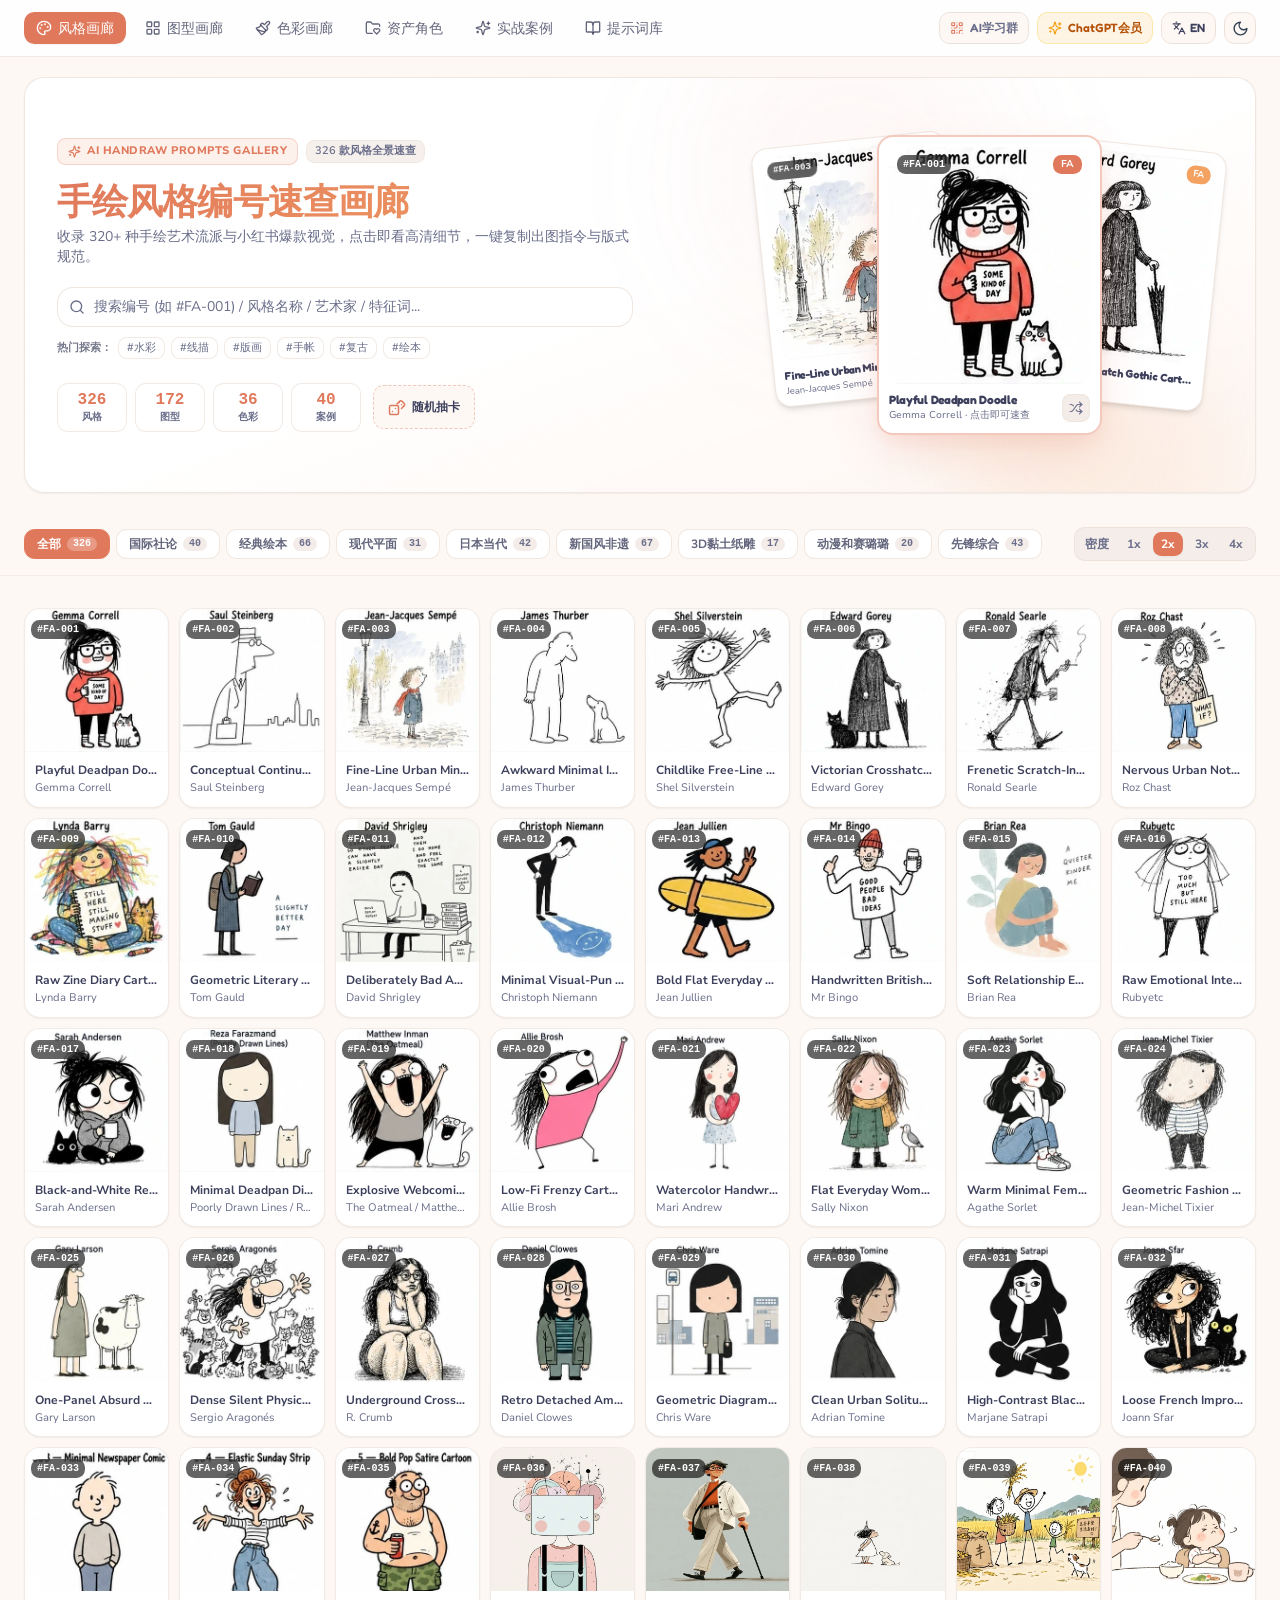
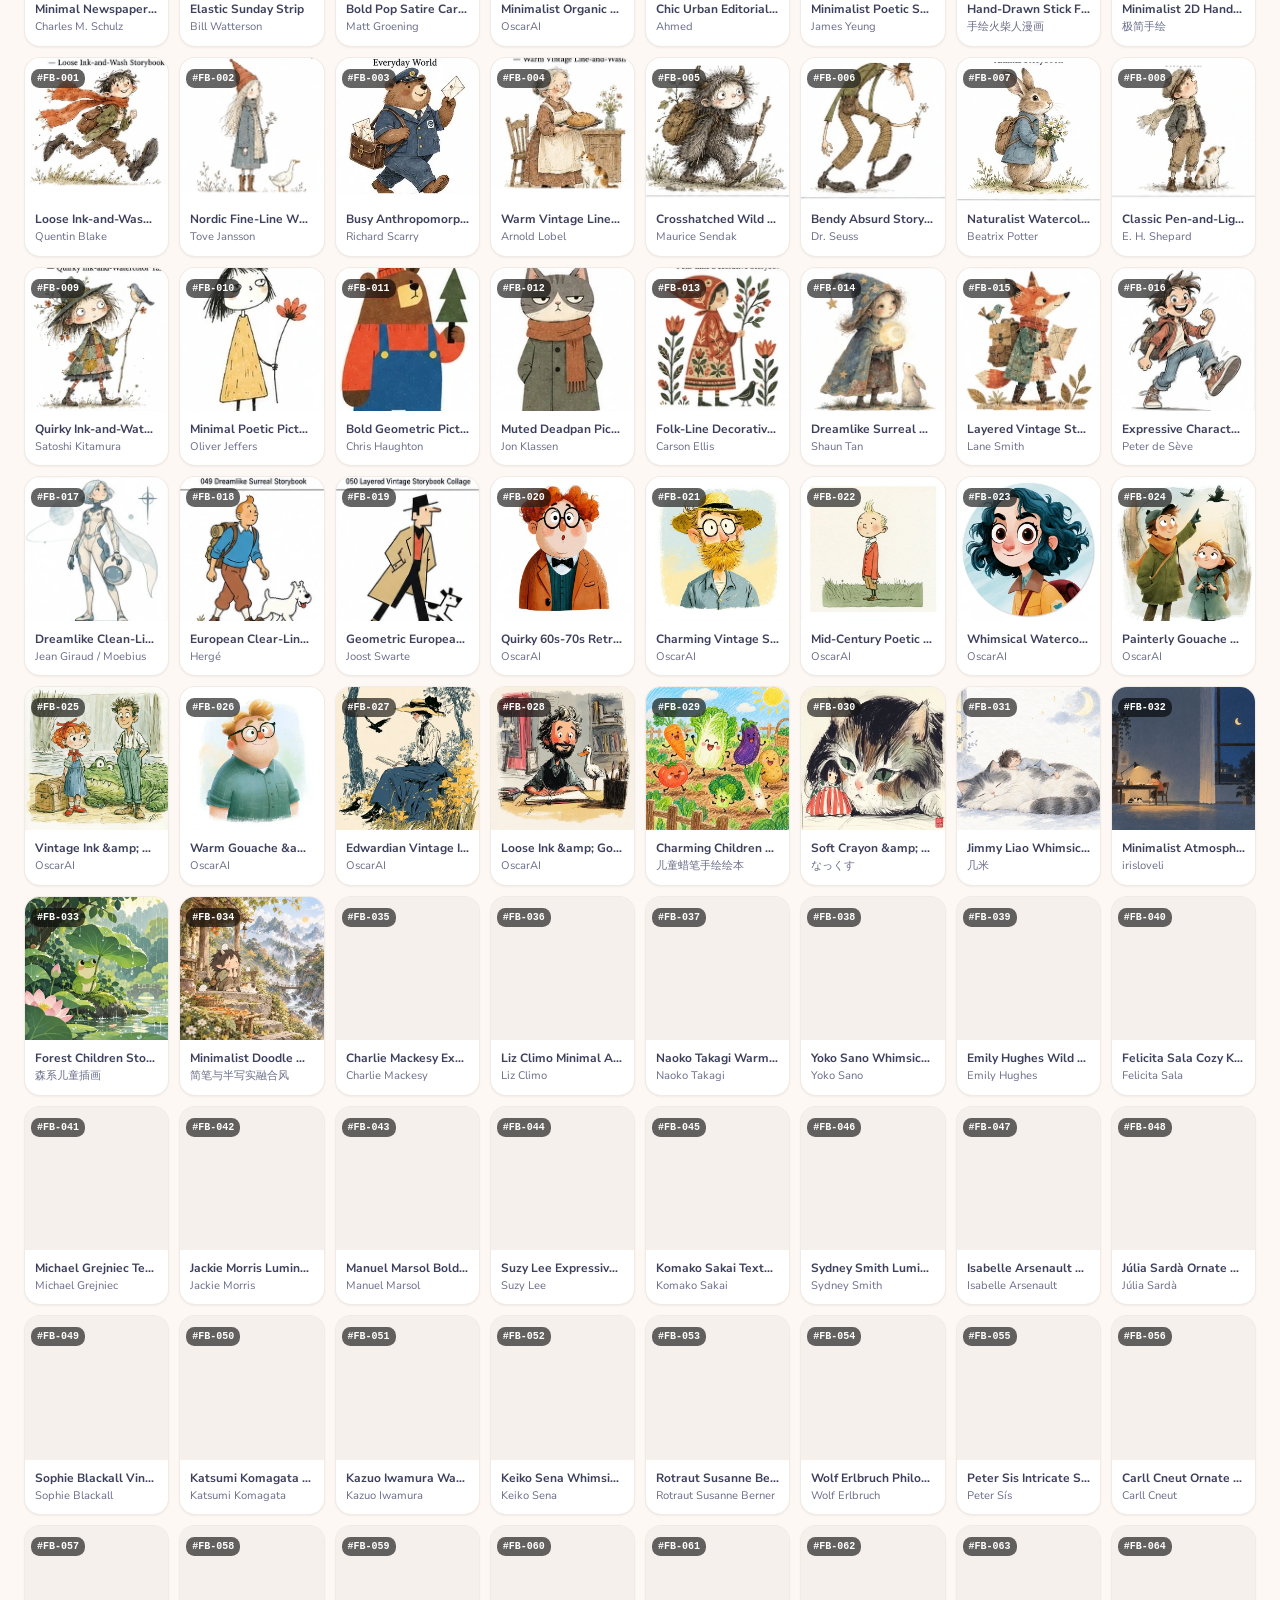
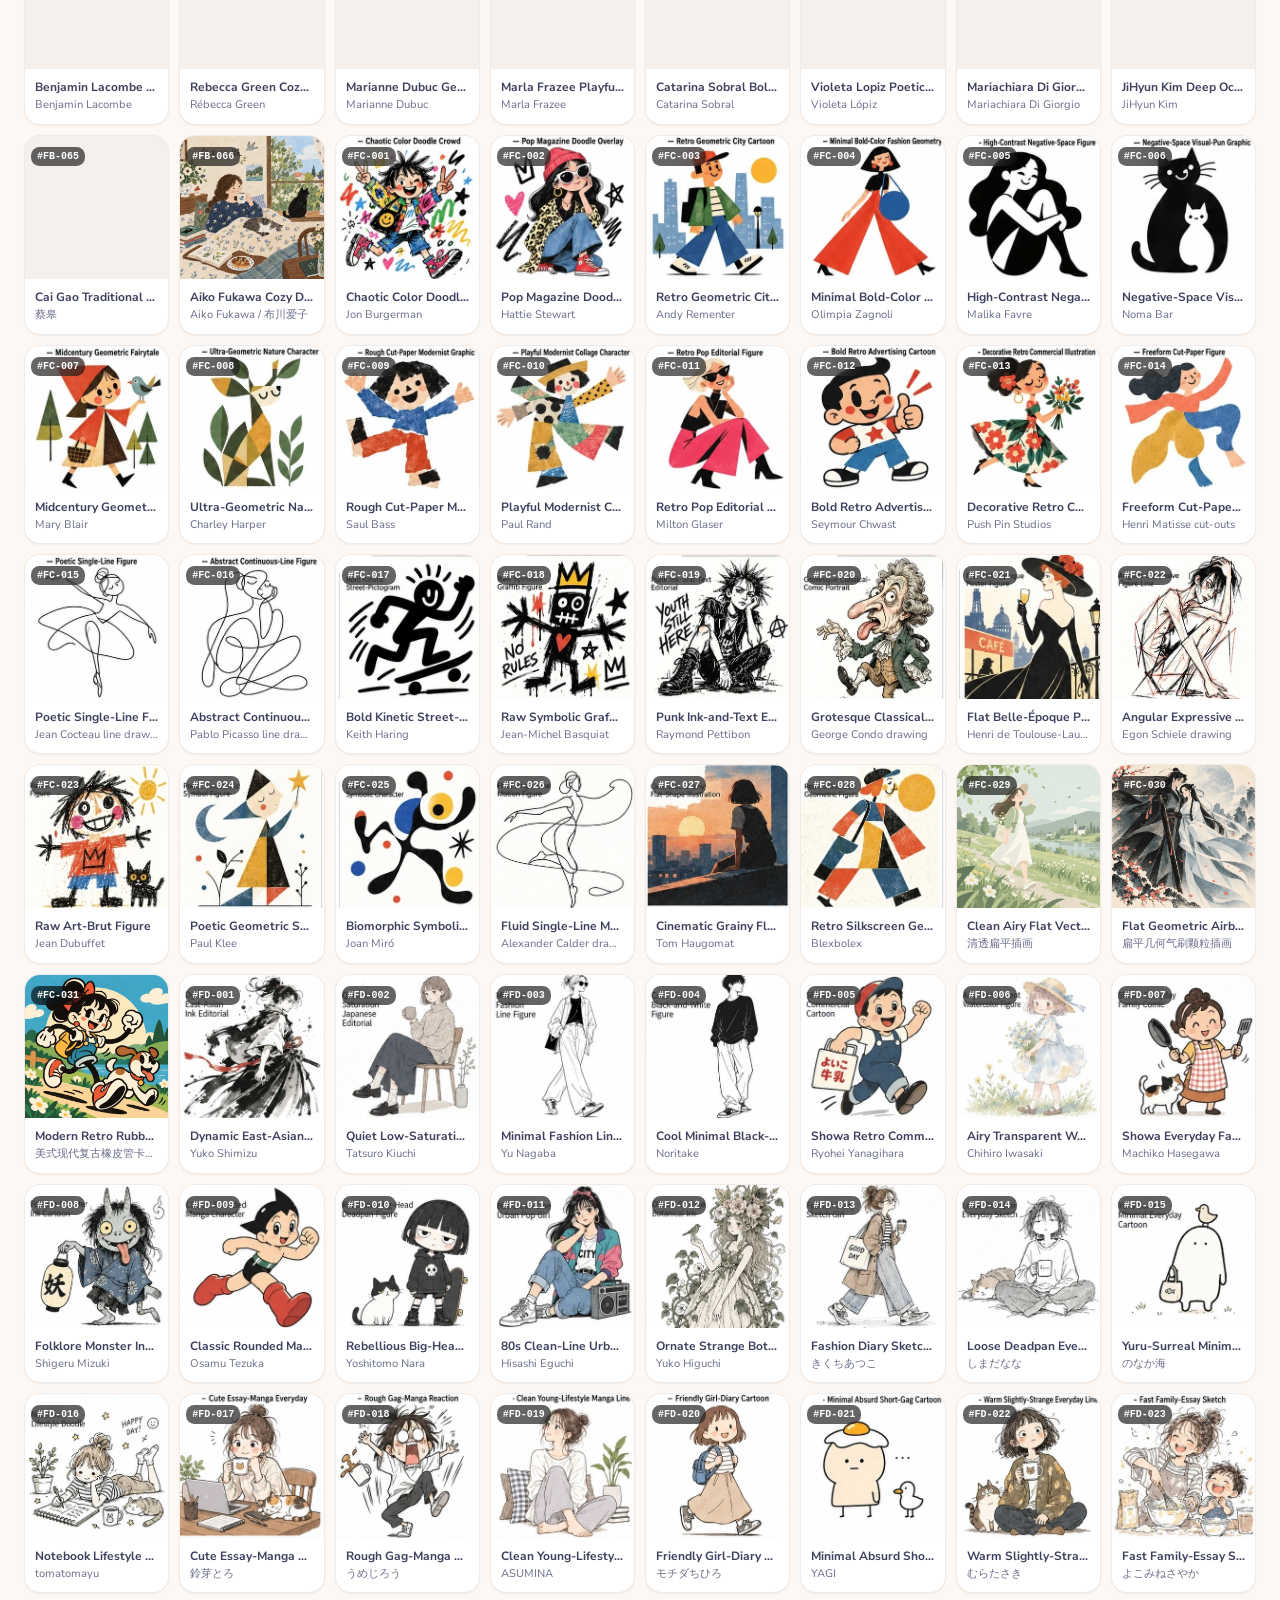
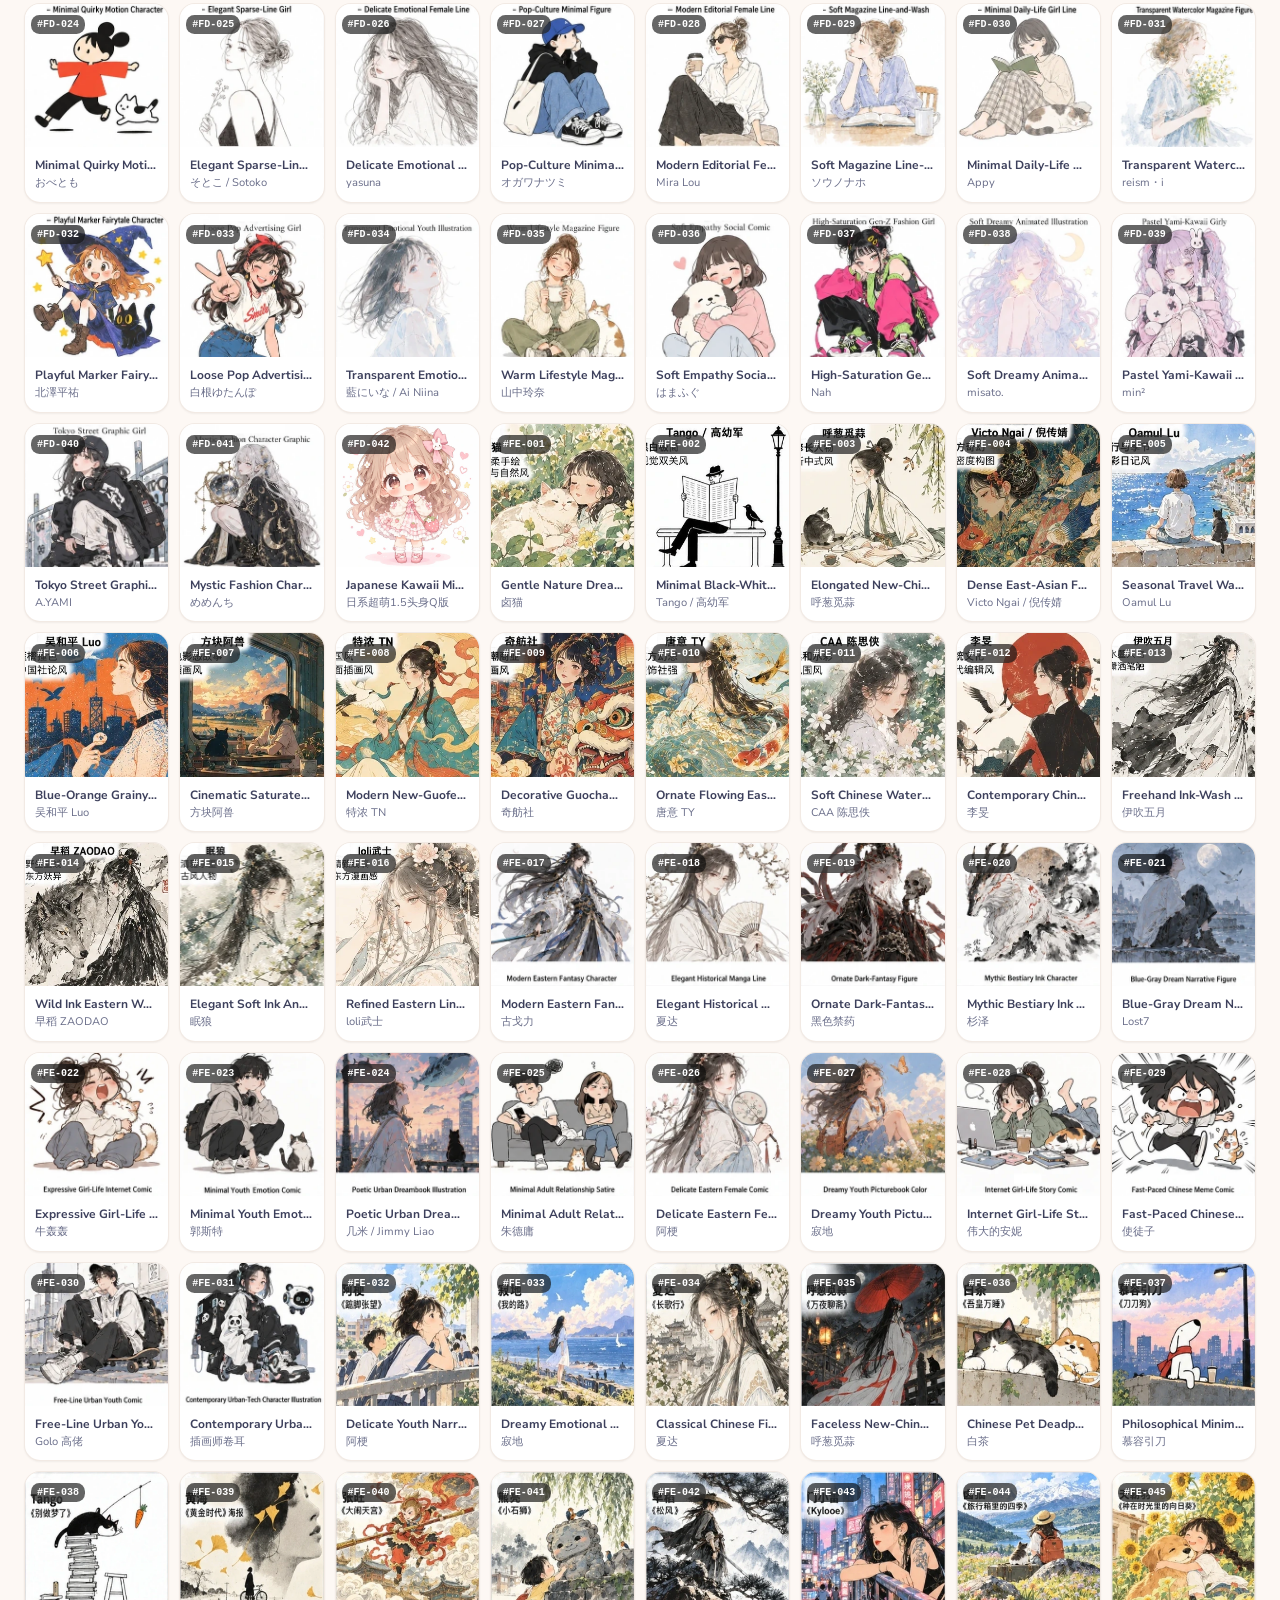
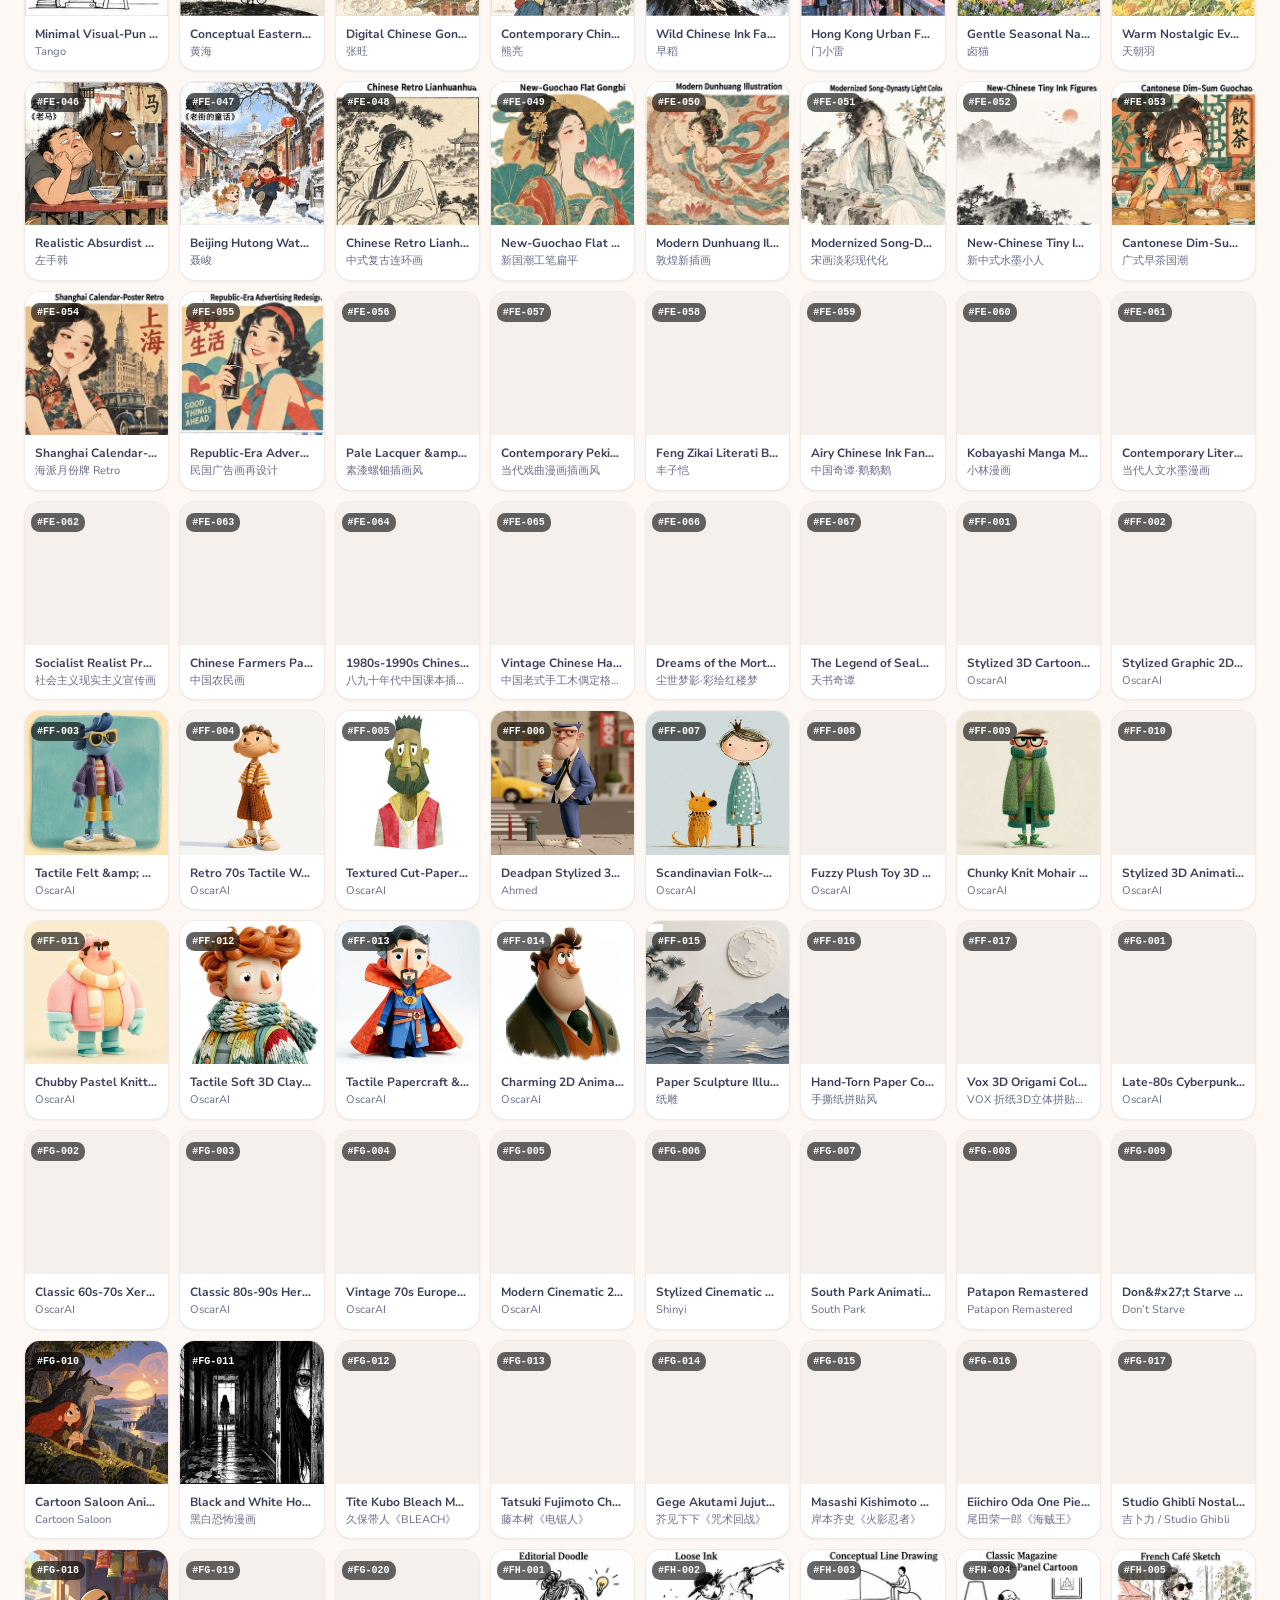
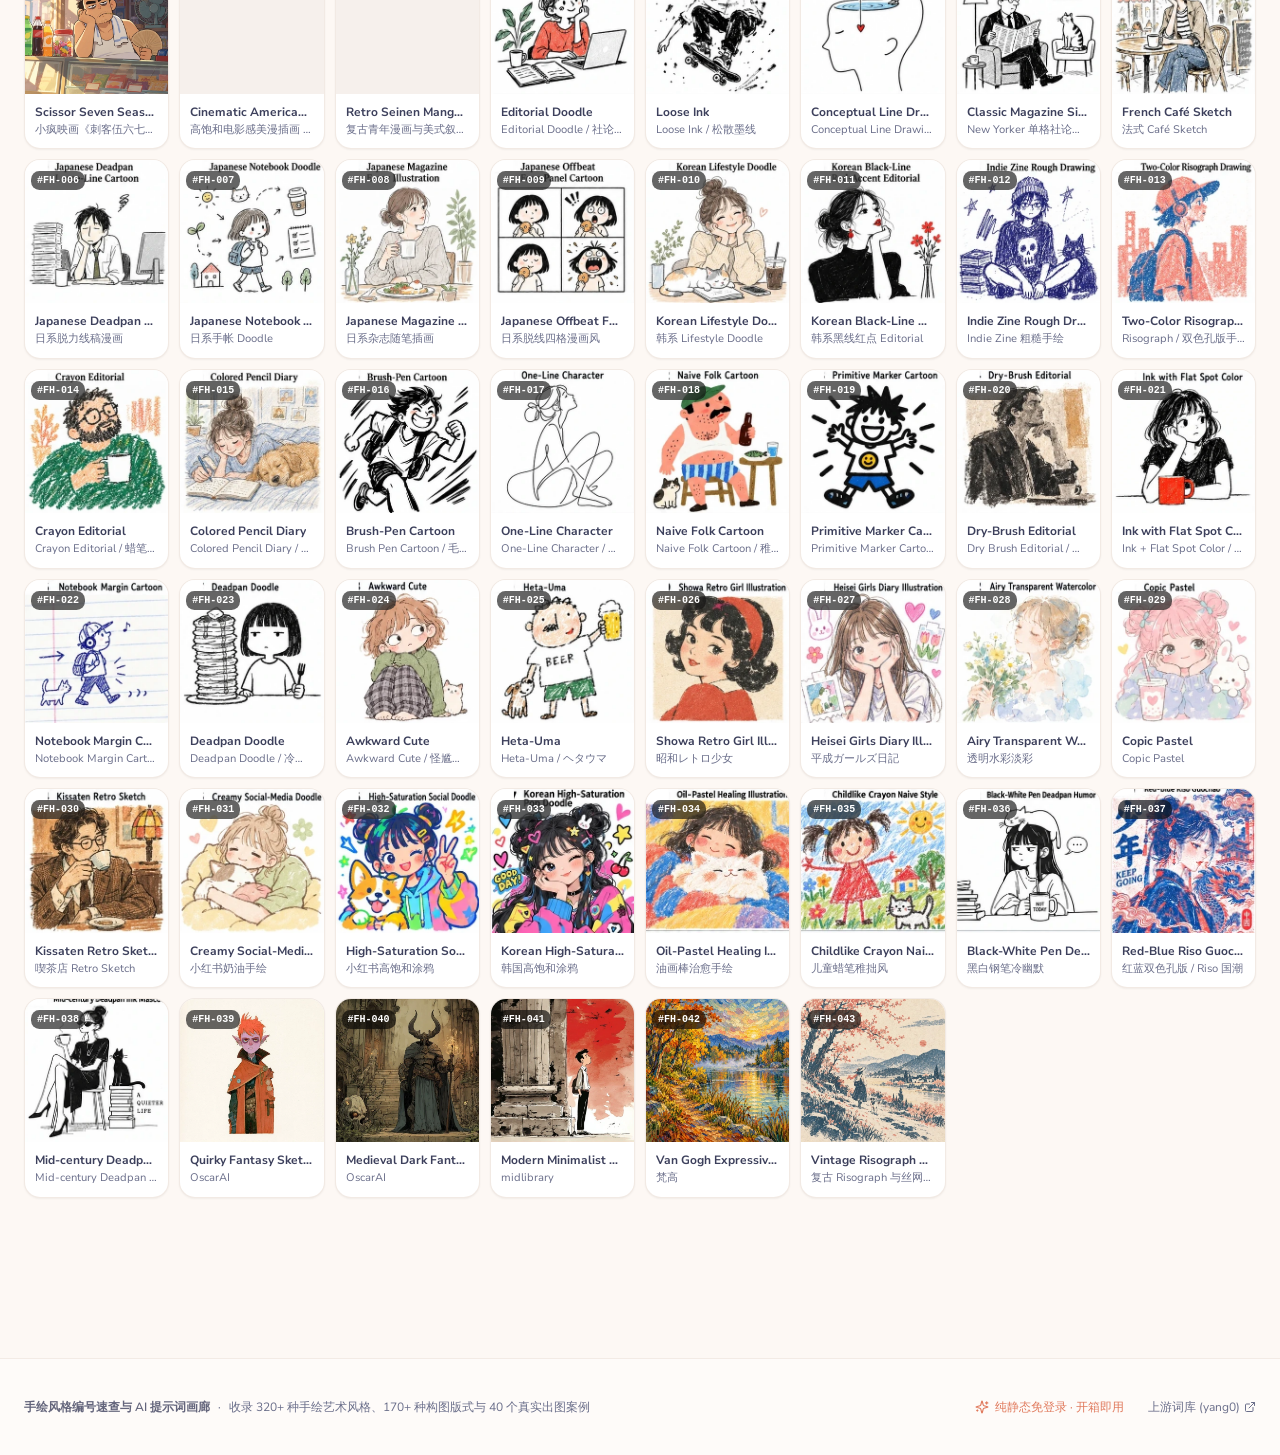
==== index.html @ fd971e76 "first commit" ====
<!DOCTYPE html><!--lLL59Sgv0tltePGH9wQk4--><html lang="zh-CN"><head><meta charSet="utf-8"/><meta name="viewport" content="width=device-width, initial-scale=1"/><link rel="preload" as="image" href="/assets/images/individual/FA/FA-003.webp"/><link rel="preload" as="image" href="/assets/images/individual/FA/FA-006.webp"/><link rel="preload" as="image" href="/assets/images/individual/FA/FA-001.webp"/><link rel="stylesheet" href="/_next/static/css/a8c3f9c250e40012.css" data-precedence="next"/><link rel="preload" as="script" fetchPriority="low" href="/_next/static/chunks/webpack-60785faceb2046e0.js"/><script src="/_next/static/chunks/4bd1b696-c023c6e3521b1417.js" async=""></script><script src="/_next/static/chunks/255-53a1bbc9e91bb317.js" async=""></script><script src="/_next/static/chunks/main-app-224a238ee8351d90.js" async=""></script><script src="/_next/static/chunks/137-3dc5d481a60df0d7.js" async=""></script><script src="/_next/static/chunks/619-ba102abea3e3d0e4.js" async=""></script><script src="/_next/static/chunks/141-52a8087c3ea4f1a8.js" async=""></script><script src="/_next/static/chunks/app/layout-be6c3257e88152ad.js" async=""></script><script src="/_next/static/chunks/app/not-found-c6d97f9d87665b32.js" async=""></script><script src="/_next/static/chunks/893-fdd76cc75ac80b54.js" async=""></script><script src="/_next/static/chunks/699-0515f97ca4f94f9f.js" async=""></script><script src="/_next/static/chunks/573-8366a5373d7b0334.js" async=""></script><script src="/_next/static/chunks/app/page-d9f7e948e05feb93.js" async=""></script><link rel="icon" href="/favicon.svg" type="image/svg+xml"/><link rel="preconnect" href="https://fonts.googleapis.com"/><link rel="preconnect" href="https://fonts.gstatic.com" crossorigin="anonymous"/><title>手绘风格编号速查与 AI 提示词画廊</title><meta name="description" content="320+ 种手绘艺术风格速查，170+ 种小红书构图版式，36 种经典配色方案，40 个真实出图案例与交互式提示词拼装工坊。"/><meta property="og:title" content="手绘风格编号速查与 AI 提示词画廊"/><meta property="og:description" content="320+ 种手绘风格编号速查，点击即看高清细节，一键复制提示词与参考拼图。"/><meta property="og:image" content="https://inshub.github.io/handraw-style-site/og-banner.jpg"/><meta name="twitter:card" content="summary_large_image"/><meta name="twitter:title" content="手绘风格编号速查与 AI 提示词画廊"/><meta name="twitter:description" content="320+ 种手绘风格编号速查，点击即看高清细节，一键复制提示词与参考拼图。"/><meta name="twitter:image" content="https://inshub.github.io/handraw-style-site/og-banner.jpg"/><link rel="icon" href="/favicon.svg"/><link href="https://fonts.googleapis.com/css2?family=Fredoka:wght@500;600;700&amp;family=Nunito+Sans:ital,opsz,wght@0,6..12,400..700;1,6..12,400..700&amp;display=swap" rel="stylesheet"/><script src="/_next/static/chunks/polyfills-42372ed130431b0a.js" noModule=""></script></head><body class="min-h-screen bg-background text-foreground antialiased selection:bg-terracotta-soft selection:text-primary"><div hidden=""><!--$--><!--/$--></div><script>((a,b,c,d,e,f,g,h)=>{let i=document.documentElement,j=["light","dark"];function k(b){var c;(Array.isArray(a)?a:[a]).forEach(a=>{let c="class"===a,d=c&&f?e.map(a=>f[a]||a):e;c?(i.classList.remove(...d),i.classList.add(f&&f[b]?f[b]:b)):i.setAttribute(a,b)}),c=b,h&&j.includes(c)&&(i.style.colorScheme=c)}if(d)k(d);else try{let a=localStorage.getItem(b)||c,d=g&&"system"===a?window.matchMedia("(prefers-color-scheme: dark)").matches?"dark":"light":a;k(d)}catch(a){}})("class","theme","system",null,["light","dark"],null,true,true)</script><div class="flex min-h-screen flex-col"><header class="sticky top-0 z-40 w-full border-b border-border/70 bg-card/85 backdrop-blur-md transition-colors"><div class="max-w-[1440px] mx-auto flex h-14 items-center justify-between px-4 sm:px-6"><nav class="flex items-center gap-1 sm:gap-1.5 overflow-x-auto no-scrollbar py-1"><a class="inline-flex items-center gap-1.5 px-3 py-1.5 text-xs sm:text-sm font-semibold rounded-lg transition-all whitespace-nowrap active:scale-[0.98] bg-primary text-primary-foreground shadow-sm hover:bg-terracotta-light" href="/"><svg xmlns="http://www.w3.org/2000/svg" width="24" height="24" viewBox="0 0 24 24" fill="none" stroke="currentColor" stroke-width="2" stroke-linecap="round" stroke-linejoin="round" class="lucide lucide-palette h-3.5 w-3.5 sm:h-4 sm:w-4"><circle cx="13.5" cy="6.5" r=".5" fill="currentColor"></circle><circle cx="17.5" cy="10.5" r=".5" fill="currentColor"></circle><circle cx="8.5" cy="7.5" r=".5" fill="currentColor"></circle><circle cx="6.5" cy="12.5" r=".5" fill="currentColor"></circle><path d="M12 2C6.5 2 2 6.5 2 12s4.5 10 10 10c.926 0 1.648-.746 1.648-1.688 0-.437-.18-.835-.437-1.125-.29-.289-.438-.652-.438-1.125a1.64 1.64 0 0 1 1.668-1.668h1.996c3.051 0 5.555-2.503 5.555-5.554C21.965 6.012 17.461 2 12 2z"></path></svg><span class="font-heading font-medium">风格画廊</span></a><a class="inline-flex items-center gap-1.5 px-3 py-1.5 text-xs sm:text-sm font-semibold rounded-lg transition-all whitespace-nowrap active:scale-[0.98] text-foreground/80 hover:text-primary hover:bg-terracotta-soft border border-transparent hover:border-terracotta/20" href="/layouts/"><svg xmlns="http://www.w3.org/2000/svg" width="24" height="24" viewBox="0 0 24 24" fill="none" stroke="currentColor" stroke-width="2" stroke-linecap="round" stroke-linejoin="round" class="lucide lucide-layout-grid h-3.5 w-3.5 sm:h-4 sm:w-4"><rect width="7" height="7" x="3" y="3" rx="1"></rect><rect width="7" height="7" x="14" y="3" rx="1"></rect><rect width="7" height="7" x="14" y="14" rx="1"></rect><rect width="7" height="7" x="3" y="14" rx="1"></rect></svg><span class="font-heading font-medium">图型画廊</span></a><a class="inline-flex items-center gap-1.5 px-3 py-1.5 text-xs sm:text-sm font-semibold rounded-lg transition-all whitespace-nowrap active:scale-[0.98] text-foreground/80 hover:text-primary hover:bg-terracotta-soft border border-transparent hover:border-terracotta/20" href="/colors/"><svg xmlns="http://www.w3.org/2000/svg" width="24" height="24" viewBox="0 0 24 24" fill="none" stroke="currentColor" stroke-width="2" stroke-linecap="round" stroke-linejoin="round" class="lucide lucide-paintbrush h-3.5 w-3.5 sm:h-4 sm:w-4"><path d="m14.622 17.897-10.68-2.913"></path><path d="M18.376 2.622a1 1 0 1 1 3.002 3.002L17.36 9.643a.5.5 0 0 0 0 .707l.944.944a2.41 2.41 0 0 1 0 3.408l-.944.944a.5.5 0 0 1-.707 0L8.354 7.348a.5.5 0 0 1 0-.707l.944-.944a2.41 2.41 0 0 1 3.408 0l.944.944a.5.5 0 0 0 .707 0z"></path><path d="M9 8c-1.804 2.71-3.97 3.46-6.583 3.948a.507.507 0 0 0-.302.819l7.32 8.883a1 1 0 0 0 1.185.204C12.735 20.405 16 16.792 16 15"></path></svg><span class="font-heading font-medium">色彩画廊</span></a><a class="inline-flex items-center gap-1.5 px-3 py-1.5 text-xs sm:text-sm font-semibold rounded-lg transition-all whitespace-nowrap active:scale-[0.98] text-foreground/80 hover:text-primary hover:bg-terracotta-soft border border-transparent hover:border-terracotta/20" href="/assets/"><svg xmlns="http://www.w3.org/2000/svg" width="24" height="24" viewBox="0 0 24 24" fill="none" stroke="currentColor" stroke-width="2" stroke-linecap="round" stroke-linejoin="round" class="lucide lucide-folder-heart h-3.5 w-3.5 sm:h-4 sm:w-4"><path d="M11 20H4a2 2 0 0 1-2-2V5a2 2 0 0 1 2-2h3.9a2 2 0 0 1 1.69.9l.81 1.2a2 2 0 0 0 1.67.9H20a2 2 0 0 1 2 2v1.5"></path><path d="M13.9 17.45c-1.2-1.2-1.14-2.8-.2-3.73a2.43 2.43 0 0 1 3.44 0l.36.34.34-.34a2.43 2.43 0 0 1 3.45-.01c.95.95 1 2.53-.2 3.74L17.5 21Z"></path></svg><span class="font-heading font-medium">资产角色</span></a><a class="inline-flex items-center gap-1.5 px-3 py-1.5 text-xs sm:text-sm font-semibold rounded-lg transition-all whitespace-nowrap active:scale-[0.98] text-foreground/80 hover:text-primary hover:bg-terracotta-soft border border-transparent hover:border-terracotta/20" href="/cases/"><svg xmlns="http://www.w3.org/2000/svg" width="24" height="24" viewBox="0 0 24 24" fill="none" stroke="currentColor" stroke-width="2" stroke-linecap="round" stroke-linejoin="round" class="lucide lucide-sparkles h-3.5 w-3.5 sm:h-4 sm:w-4"><path d="M9.937 15.5A2 2 0 0 0 8.5 14.063l-6.135-1.582a.5.5 0 0 1 0-.962L8.5 9.936A2 2 0 0 0 9.937 8.5l1.582-6.135a.5.5 0 0 1 .963 0L14.063 8.5A2 2 0 0 0 15.5 9.937l6.135 1.581a.5.5 0 0 1 0 .964L15.5 14.063a2 2 0 0 0-1.437 1.437l-1.582 6.135a.5.5 0 0 1-.963 0z"></path><path d="M20 3v4"></path><path d="M22 5h-4"></path><path d="M4 17v2"></path><path d="M5 18H3"></path></svg><span class="font-heading font-medium">实战案例</span></a><a class="inline-flex items-center gap-1.5 px-3 py-1.5 text-xs sm:text-sm font-semibold rounded-lg transition-all whitespace-nowrap active:scale-[0.98] text-foreground/80 hover:text-primary hover:bg-terracotta-soft border border-transparent hover:border-terracotta/20" href="/tutorials/"><svg xmlns="http://www.w3.org/2000/svg" width="24" height="24" viewBox="0 0 24 24" fill="none" stroke="currentColor" stroke-width="2" stroke-linecap="round" stroke-linejoin="round" class="lucide lucide-book-open h-3.5 w-3.5 sm:h-4 sm:w-4"><path d="M12 7v14"></path><path d="M3 18a1 1 0 0 1-1-1V4a1 1 0 0 1 1-1h5a4 4 0 0 1 4 4 4 4 0 0 1 4-4h5a1 1 0 0 1 1 1v13a1 1 0 0 1-1 1h-6a3 3 0 0 0-3 3 3 3 0 0 0-3-3z"></path></svg><span class="font-heading font-medium">提示词库</span></a></nav><div class="flex items-center gap-1.5 sm:gap-2 ml-2 shrink-0"><button class="justify-center whitespace-nowrap ring-offset-background focus-visible:outline-none focus-visible:ring-2 focus-visible:ring-ring focus-visible:ring-offset-2 disabled:pointer-events-none disabled:opacity-50 select-none border bg-background hover:bg-accent hidden md:inline-flex items-center gap-1.5 px-2.5 h-8 text-xs font-semibold rounded-lg border-border hover:border-terracotta hover:text-primary transition-all text-muted-foreground active:scale-[0.98]" title="查看 AI 学习共进群二维码" type="button" aria-haspopup="dialog" aria-expanded="false" data-state="closed"><svg xmlns="http://www.w3.org/2000/svg" width="24" height="24" viewBox="0 0 24 24" fill="none" stroke="currentColor" stroke-width="2" stroke-linecap="round" stroke-linejoin="round" class="lucide lucide-qr-code h-3.5 w-3.5 text-terracotta"><rect width="5" height="5" x="3" y="3" rx="1"></rect><rect width="5" height="5" x="16" y="3" rx="1"></rect><rect width="5" height="5" x="3" y="16" rx="1"></rect><path d="M21 16h-3a2 2 0 0 0-2 2v3"></path><path d="M21 21v.01"></path><path d="M12 7v3a2 2 0 0 1-2 2H7"></path><path d="M3 12h.01"></path><path d="M12 3h.01"></path><path d="M12 16v.01"></path><path d="M16 12h1"></path><path d="M21 12v.01"></path><path d="M12 21v-1"></path></svg><span class="font-heading">AI学习群</span></button><a href="https://www.cchub.top/" target="_blank" rel="noopener noreferrer" class="group hidden lg:inline-flex items-center justify-center gap-1.5 px-2.5 h-8 text-xs font-semibold rounded-lg border border-amber-300/40 bg-amber-500/10 text-amber-700 dark:text-amber-400 hover:bg-amber-500/20 transition-all active:scale-[0.98]" title="访问 ChatGPT 会员专区"><div class="inline-flex items-center justify-center select-none cursor-pointer text-amber-500 group-hover:scale-110 transition-transform"><svg fill="none" height="14" stroke="currentColor" stroke-linecap="round" stroke-linejoin="round" stroke-width="2" viewBox="0 0 24 24" width="14" xmlns="http://www.w3.org/2000/svg"><path d="M9.937 15.5A2 2 0 0 0 8.5 14.063l-6.135-1.582a.5.5 0 0 1 0-.962L8.5 9.936A2 2 0 0 0 9.937 8.5l1.582-6.135a.5.5 0 0 1 .963 0L14.063 8.5A2 2 0 0 0 15.5 9.937l6.135 1.581a.5.5 0 0 1 0 .964L15.5 14.063a2 2 0 0 0-1.437 1.437l-1.582 6.135a.5.5 0 0 1-.963 0z"></path><path d="M20 3v4"></path><path d="M22 5h-4"></path><path d="M4 17v2"></path><path d="M5 18H3"></path></svg></div><span class="font-heading">ChatGPT会员</span></a><button class="inline-flex items-center justify-center whitespace-nowrap ring-offset-background focus-visible:outline-none focus-visible:ring-2 focus-visible:ring-ring focus-visible:ring-offset-2 disabled:pointer-events-none disabled:opacity-50 select-none border border-input bg-background hover:bg-accent h-8 px-2.5 text-xs font-semibold gap-1 rounded-lg hover:border-terracotta hover:text-primary transition-all active:scale-[0.98]" aria-label="Switch Language"><svg xmlns="http://www.w3.org/2000/svg" width="24" height="24" viewBox="0 0 24 24" fill="none" stroke="currentColor" stroke-width="2" stroke-linecap="round" stroke-linejoin="round" class="lucide lucide-languages h-3.5 w-3.5"><path d="m5 8 6 6"></path><path d="m4 14 6-6 2-3"></path><path d="M2 5h12"></path><path d="M7 2h1"></path><path d="m22 22-5-10-5 10"></path><path d="M14 18h6"></path></svg><span class="font-heading">EN</span></button><button class="inline-flex items-center justify-center whitespace-nowrap text-sm font-medium ring-offset-background focus-visible:outline-none focus-visible:ring-2 focus-visible:ring-ring focus-visible:ring-offset-2 disabled:pointer-events-none disabled:opacity-50 select-none border border-input bg-background hover:bg-accent h-8 w-8 rounded-lg hover:border-terracotta hover:text-primary transition-all active:scale-[0.98]" aria-label="Toggle theme"><div class="inline-flex items-center justify-center select-none cursor-pointer text-slate-700 dark:text-slate-200"><svg fill="none" height="17" stroke="currentColor" stroke-linecap="round" stroke-linejoin="round" stroke-width="2" viewBox="0 0 24 24" width="17" xmlns="http://www.w3.org/2000/svg"><path d="M12 3a6 6 0 0 0 9 9 9 9 0 1 1-9-9Z"></path></svg></div></button></div></div></header><main class="flex-1"><div class="max-w-[1440px] mx-auto px-4 sm:px-6 pb-20"><div class="relative overflow-hidden rounded-2xl border border-border/80 bg-gradient-to-br from-card via-card/95 to-terracotta-soft/50 p-6 sm:p-8 my-5 shadow-sm transition-all"><div class="absolute top-0 right-1/4 -mt-16 -mr-16 w-80 h-80 rounded-full bg-primary/5 blur-3xl pointer-events-none"></div><div class="absolute bottom-0 right-10 -mb-20 w-64 h-64 rounded-full bg-warm-coral/10 blur-2xl pointer-events-none"></div><div class="grid grid-cols-1 lg:grid-cols-12 gap-8 items-center relative z-10"><div class="lg:col-span-7 space-y-4"><div class="flex flex-wrap items-center gap-2"><div class="inline-flex items-center gap-1.5 px-2.5 py-1 rounded-md text-[11px] font-extrabold uppercase tracking-wider text-primary bg-terracotta-soft border border-terracotta/25"><div class="inline-flex items-center justify-center select-none cursor-pointer text-primary"><svg fill="none" height="13" stroke="currentColor" stroke-linecap="round" stroke-linejoin="round" stroke-width="2" viewBox="0 0 24 24" width="13" xmlns="http://www.w3.org/2000/svg"><path d="M9.937 15.5A2 2 0 0 0 8.5 14.063l-6.135-1.582a.5.5 0 0 1 0-.962L8.5 9.936A2 2 0 0 0 9.937 8.5l1.582-6.135a.5.5 0 0 1 .963 0L14.063 8.5A2 2 0 0 0 15.5 9.937l6.135 1.581a.5.5 0 0 1 0 .964L15.5 14.063a2 2 0 0 0-1.437 1.437l-1.582 6.135a.5.5 0 0 1-.963 0z"></path><path d="M20 3v4"></path><path d="M22 5h-4"></path><path d="M4 17v2"></path><path d="M5 18H3"></path></svg></div><span>AI HANDRAW PROMPTS GALLERY</span></div><span class="hidden sm:inline-flex items-center text-[11px] font-semibold text-muted-foreground bg-muted/60 px-2 py-0.5 rounded-md border border-border/60">326<!-- --> 款风格全景速查</span></div><div class="space-y-1.5"><h1 class="text-2xl sm:text-3xl lg:text-4xl font-extrabold tracking-tight gradient-warm-text font-heading leading-tight">手绘风格编号速查画廊</h1><p class="text-xs sm:text-sm text-muted-foreground leading-relaxed max-w-xl">收录 320+ 种手绘艺术流派与小红书爆款视觉，点击即看高清细节，一键复制出图指令与版式规范。</p></div><div class="relative max-w-xl pt-1"><div class="relative flex items-center"><svg xmlns="http://www.w3.org/2000/svg" width="24" height="24" viewBox="0 0 24 24" fill="none" stroke="currentColor" stroke-width="2" stroke-linecap="round" stroke-linejoin="round" class="lucide lucide-search absolute left-3 h-4 w-4 text-muted-foreground pointer-events-none"><circle cx="11" cy="11" r="8"></circle><path d="m21 21-4.3-4.3"></path></svg><input type="search" class="flex w-full border px-3 py-1 transition-colors file:border-0 file:bg-transparent file:text-sm file:font-medium placeholder:text-muted-foreground focus-visible:outline-none disabled:cursor-not-allowed disabled:opacity-50 pl-9 pr-8 h-10 rounded-xl bg-card border-border/80 focus-visible:ring-1 focus-visible:ring-terracotta focus-visible:border-terracotta shadow-2xs text-xs sm:text-sm" placeholder="搜索编号 (如 #FA-001) / 风格名称 / 艺术家 / 特征词..." value=""/></div><div class="flex flex-wrap items-center gap-1.5 pt-2.5 text-xs text-muted-foreground"><span class="text-[11px] font-semibold text-foreground/70 shrink-0">热门探索：</span><button type="button" class="px-2 py-0.5 rounded-md text-[11px] font-medium transition-all border bg-card text-muted-foreground border-border/70 hover:border-terracotta/40 hover:text-primary hover:bg-terracotta-soft">#<!-- -->水彩</button><button type="button" class="px-2 py-0.5 rounded-md text-[11px] font-medium transition-all border bg-card text-muted-foreground border-border/70 hover:border-terracotta/40 hover:text-primary hover:bg-terracotta-soft">#<!-- -->线描</button><button type="button" class="px-2 py-0.5 rounded-md text-[11px] font-medium transition-all border bg-card text-muted-foreground border-border/70 hover:border-terracotta/40 hover:text-primary hover:bg-terracotta-soft">#<!-- -->版画</button><button type="button" class="px-2 py-0.5 rounded-md text-[11px] font-medium transition-all border bg-card text-muted-foreground border-border/70 hover:border-terracotta/40 hover:text-primary hover:bg-terracotta-soft">#<!-- -->手帐</button><button type="button" class="px-2 py-0.5 rounded-md text-[11px] font-medium transition-all border bg-card text-muted-foreground border-border/70 hover:border-terracotta/40 hover:text-primary hover:bg-terracotta-soft">#<!-- -->复古</button><button type="button" class="px-2 py-0.5 rounded-md text-[11px] font-medium transition-all border bg-card text-muted-foreground border-border/70 hover:border-terracotta/40 hover:text-primary hover:bg-terracotta-soft">#<!-- -->绘本</button></div></div><div class="pt-2 flex flex-wrap items-center gap-2 sm:gap-3"><div class="flex items-center gap-1.5 sm:gap-2"><div class="flex flex-col items-center justify-center min-w-[70px] px-3 py-1.5 rounded-lg border border-border/70 bg-card shadow-2xs"><span class="text-base font-extrabold text-primary font-mono leading-tight">326</span><span class="text-[10px] font-semibold text-muted-foreground">风格</span></div><a class="flex flex-col items-center justify-center min-w-[70px] px-3 py-1.5 rounded-lg border border-border/70 bg-card shadow-2xs hover:border-terracotta transition-all" href="/layouts/"><span class="text-base font-extrabold text-primary font-mono leading-tight">172</span><span class="text-[10px] font-semibold text-muted-foreground">图型</span></a><a class="flex flex-col items-center justify-center min-w-[70px] px-3 py-1.5 rounded-lg border border-border/70 bg-card shadow-2xs hover:border-terracotta transition-all" href="/colors/"><span class="text-base font-extrabold text-primary font-mono leading-tight">36</span><span class="text-[10px] font-semibold text-muted-foreground">色彩</span></a><a class="flex flex-col items-center justify-center min-w-[70px] px-3 py-1.5 rounded-lg border border-border/70 bg-card shadow-2xs hover:border-terracotta transition-all" href="/cases/"><span class="text-base font-extrabold text-primary font-mono leading-tight">40</span><span class="text-[10px] font-semibold text-muted-foreground">案例</span></a></div><button class="inline-flex items-center justify-center whitespace-nowrap ring-offset-background focus-visible:outline-none focus-visible:ring-2 focus-visible:ring-ring focus-visible:ring-offset-2 disabled:pointer-events-none disabled:opacity-50 select-none border bg-background text-xs group h-11 px-3.5 rounded-lg border-dashed border-terracotta/40 hover:border-terracotta hover:bg-terracotta-soft text-foreground hover:text-primary gap-1.5 font-bold transition-all shadow-2xs active:scale-[0.98]" title="随机漫游一种手绘风格"><div class="inline-flex items-center justify-center select-none cursor-pointer text-terracotta group-hover:scale-110 transition-transform"><svg fill="none" height="18" stroke="currentColor" stroke-linecap="round" stroke-linejoin="round" stroke-width="2" viewBox="0 0 24 24" width="18" xmlns="http://www.w3.org/2000/svg"><rect width="12" height="12" x="2" y="10" rx="2" ry="2"></rect><path d="m17.92 14 3.5-3.5a2.41 2.41 0 0 0 0-3.41l-2.6-2.6a2.41 2.41 0 0 0-3.41 0L12 8"></path><path d="M6 18h.01"></path><path d="M10 14h.01"></path><path d="M15 6h.01"></path><path d="M18 9h.01"></path></svg></div><span class="text-xs font-heading">随机抽卡</span></button></div></div><div class="lg:col-span-5 hidden lg:flex items-center justify-center relative min-h-[350px]"><div class="relative w-full max-w-[460px] h-[340px] flex items-center justify-center"><div class="absolute left-1 top-6 w-[180px] sm:w-[195px] aspect-[3/4] rounded-xl border border-border/80 bg-card p-2 shadow-md -rotate-6 hover:-rotate-1 hover:scale-105 hover:shadow-warm-glow hover:z-30 transition-all duration-300 cursor-pointer group z-10 flex flex-col justify-between" title="点击查看：Fine-Line Urban Miniature"><div class="relative w-full flex-1 rounded-lg overflow-hidden bg-muted/40"><img src="/assets/images/individual/FA/FA-003.webp" alt="Fine-Line Urban Miniature" class="w-full h-full object-cover group-hover:scale-105 transition-transform duration-500"/><span class="absolute top-1.5 left-1.5 px-1.5 py-0.5 rounded-md text-[9px] font-mono font-extrabold bg-black/60 text-white backdrop-blur-md shadow-2xs">#<!-- -->FA-003</span><span class="absolute top-1.5 right-1.5 px-1.5 py-0.5 rounded-md text-[9px] font-bold bg-primary text-white shadow-2xs">FA</span></div><div class="pt-2 px-0.5"><h4 class="font-heading font-bold text-[11px] text-foreground truncate block">Fine-Line Urban Miniature</h4><p class="text-[9px] text-muted-foreground truncate">Jean-Jacques Sempé</p></div></div><div class="absolute right-1 top-7 w-[180px] sm:w-[195px] aspect-[3/4] rounded-xl border border-border/80 bg-card p-2 shadow-md rotate-6 hover:rotate-1 hover:scale-105 hover:shadow-warm-glow hover:z-30 transition-all duration-300 cursor-pointer group z-10 flex flex-col justify-between" title="点击查看：Victorian Crosshatch Gothic Cartoon"><div class="relative w-full flex-1 rounded-lg overflow-hidden bg-muted/40"><img src="/assets/images/individual/FA/FA-006.webp" alt="Victorian Crosshatch Gothic Cartoon" class="w-full h-full object-cover group-hover:scale-105 transition-transform duration-500"/><span class="absolute top-1.5 left-1.5 px-1.5 py-0.5 rounded-md text-[9px] font-mono font-extrabold bg-black/60 text-white backdrop-blur-md shadow-2xs">#<!-- -->FA-006</span><span class="absolute top-1.5 right-1.5 px-1.5 py-0.5 rounded-md text-[9px] font-bold bg-warm-coral text-white shadow-2xs">FA</span></div><div class="pt-2 px-0.5"><h4 class="font-heading font-bold text-[11px] text-foreground truncate block">Victorian Crosshatch Gothic Cartoon</h4><p class="text-[9px] text-muted-foreground truncate">Edward Gorey</p></div></div><div class="relative w-[210px] sm:w-[225px] aspect-[3/4] rounded-xl border-2 border-primary/40 bg-card p-2.5 shadow-warm-glow-lg -rotate-0.5 hover:rotate-0 hover:scale-105 hover:border-primary transition-all duration-300 cursor-pointer group z-20 flex flex-col justify-between" title="点击筛选：Playful Deadpan Doodle，点击右下角按钮换一组"><div class="relative w-full flex-1 rounded-lg overflow-hidden bg-muted/40"><img src="/assets/images/individual/FA/FA-001.webp" alt="Playful Deadpan Doodle" class="w-full h-full object-cover group-hover:scale-105 transition-transform duration-500"/><span class="absolute top-2 left-2 px-1.5 py-0.5 rounded-md text-[10px] font-mono font-extrabold bg-black/60 text-white backdrop-blur-md shadow-2xs">#<!-- -->FA-001</span><span class="absolute top-2 right-2 px-2 py-0.5 rounded-md text-[10px] font-bold bg-primary text-white shadow-xs">FA</span></div><div class="pt-2 flex items-center justify-between gap-1.5"><div class="overflow-hidden"><h4 class="font-heading font-bold text-xs text-foreground truncate block">Playful Deadpan Doodle</h4><p class="text-[10px] text-muted-foreground truncate">Gemma Correll<!-- --> · 点击即可速查</p></div><button type="button" class="p-1.5 rounded-md bg-secondary hover:bg-terracotta-soft hover:text-primary text-muted-foreground border border-border/60 transition-colors shrink-0 shadow-2xs active:scale-95" title="全库换一组风格 (326款随机)"><svg xmlns="http://www.w3.org/2000/svg" width="24" height="24" viewBox="0 0 24 24" fill="none" stroke="currentColor" stroke-width="2" stroke-linecap="round" stroke-linejoin="round" class="lucide lucide-shuffle h-3.5 w-3.5"><path d="M2 18h1.4c1.3 0 2.5-.6 3.3-1.7l6.1-8.6c.7-1.1 2-1.7 3.3-1.7H22"></path><path d="m18 2 4 4-4 4"></path><path d="M2 6h1.9c1.5 0 2.9.9 3.6 2.2"></path><path d="M22 18h-5.9c-1.3 0-2.6-.7-3.3-1.8l-.5-.8"></path><path d="m18 14 4 4-4 4"></path></svg></button></div></div></div></div></div></div><div class="sticky top-14 z-30 py-3 bg-background/95 backdrop-blur-md border-b border-border/60 -mx-4 sm:-mx-6 px-4 sm:px-6 transition-colors"><div class="flex flex-col sm:flex-row sm:items-center justify-between gap-3"><div class="flex items-center gap-1.5 overflow-x-auto no-scrollbar py-1"><button type="button" class="inline-flex items-center gap-1.5 px-3 py-1.5 rounded-lg text-xs font-bold transition-all whitespace-nowrap border active:scale-[0.98] bg-primary text-primary-foreground border-primary shadow-xs"><span>全部</span><span class="px-1.5 py-0.5 rounded-md text-[10px] font-mono leading-none bg-white/25 text-white">326</span></button><button type="button" class="inline-flex items-center gap-1.5 px-3 py-1.5 rounded-lg text-xs font-bold transition-all whitespace-nowrap border shadow-2xs active:scale-[0.98] bg-card text-foreground/80 border-border/80 hover:border-terracotta/40 hover:text-primary hover:bg-terracotta-soft"><span>国际社论</span><span class="px-1.5 py-0.5 rounded-md text-[10px] font-mono leading-none bg-secondary text-muted-foreground">40</span></button><button type="button" class="inline-flex items-center gap-1.5 px-3 py-1.5 rounded-lg text-xs font-bold transition-all whitespace-nowrap border shadow-2xs active:scale-[0.98] bg-card text-foreground/80 border-border/80 hover:border-terracotta/40 hover:text-primary hover:bg-terracotta-soft"><span>经典绘本</span><span class="px-1.5 py-0.5 rounded-md text-[10px] font-mono leading-none bg-secondary text-muted-foreground">66</span></button><button type="button" class="inline-flex items-center gap-1.5 px-3 py-1.5 rounded-lg text-xs font-bold transition-all whitespace-nowrap border shadow-2xs active:scale-[0.98] bg-card text-foreground/80 border-border/80 hover:border-terracotta/40 hover:text-primary hover:bg-terracotta-soft"><span>现代平面</span><span class="px-1.5 py-0.5 rounded-md text-[10px] font-mono leading-none bg-secondary text-muted-foreground">31</span></button><button type="button" class="inline-flex items-center gap-1.5 px-3 py-1.5 rounded-lg text-xs font-bold transition-all whitespace-nowrap border shadow-2xs active:scale-[0.98] bg-card text-foreground/80 border-border/80 hover:border-terracotta/40 hover:text-primary hover:bg-terracotta-soft"><span>日本当代</span><span class="px-1.5 py-0.5 rounded-md text-[10px] font-mono leading-none bg-secondary text-muted-foreground">42</span></button><button type="button" class="inline-flex items-center gap-1.5 px-3 py-1.5 rounded-lg text-xs font-bold transition-all whitespace-nowrap border shadow-2xs active:scale-[0.98] bg-card text-foreground/80 border-border/80 hover:border-terracotta/40 hover:text-primary hover:bg-terracotta-soft"><span>新国风非遗</span><span class="px-1.5 py-0.5 rounded-md text-[10px] font-mono leading-none bg-secondary text-muted-foreground">67</span></button><button type="button" class="inline-flex items-center gap-1.5 px-3 py-1.5 rounded-lg text-xs font-bold transition-all whitespace-nowrap border shadow-2xs active:scale-[0.98] bg-card text-foreground/80 border-border/80 hover:border-terracotta/40 hover:text-primary hover:bg-terracotta-soft"><span>3D黏土纸雕</span><span class="px-1.5 py-0.5 rounded-md text-[10px] font-mono leading-none bg-secondary text-muted-foreground">17</span></button><button type="button" class="inline-flex items-center gap-1.5 px-3 py-1.5 rounded-lg text-xs font-bold transition-all whitespace-nowrap border shadow-2xs active:scale-[0.98] bg-card text-foreground/80 border-border/80 hover:border-terracotta/40 hover:text-primary hover:bg-terracotta-soft"><span>动漫和赛璐璐</span><span class="px-1.5 py-0.5 rounded-md text-[10px] font-mono leading-none bg-secondary text-muted-foreground">20</span></button><button type="button" class="inline-flex items-center gap-1.5 px-3 py-1.5 rounded-lg text-xs font-bold transition-all whitespace-nowrap border shadow-2xs active:scale-[0.98] bg-card text-foreground/80 border-border/80 hover:border-terracotta/40 hover:text-primary hover:bg-terracotta-soft"><span>先锋综合</span><span class="px-1.5 py-0.5 rounded-md text-[10px] font-mono leading-none bg-secondary text-muted-foreground">43</span></button></div><div class="self-end sm:self-auto shrink-0"><div class="inline-flex items-center gap-1 p-1 bg-secondary/80 border border-border/80 rounded-lg text-xs font-semibold"><span class="text-muted-foreground px-1.5 hidden sm:inline">密度</span><div class="flex items-center gap-1"><button class="inline-flex items-center justify-center whitespace-nowrap ring-offset-background active:scale-[0.98] focus-visible:outline-none focus-visible:ring-2 focus-visible:ring-ring focus-visible:ring-offset-2 disabled:pointer-events-none disabled:opacity-50 select-none h-6 px-2 text-xs font-bold rounded-md transition-all text-muted-foreground hover:text-foreground hover:bg-card">1x</button><button class="inline-flex items-center justify-center whitespace-nowrap ring-offset-background active:scale-[0.98] focus-visible:outline-none focus-visible:ring-2 focus-visible:ring-ring focus-visible:ring-offset-2 disabled:pointer-events-none disabled:opacity-50 select-none hover:bg-terracotta-light h-6 px-2 text-xs font-bold rounded-md transition-all bg-primary text-white shadow-sm">2x</button><button class="inline-flex items-center justify-center whitespace-nowrap ring-offset-background active:scale-[0.98] focus-visible:outline-none focus-visible:ring-2 focus-visible:ring-ring focus-visible:ring-offset-2 disabled:pointer-events-none disabled:opacity-50 select-none h-6 px-2 text-xs font-bold rounded-md transition-all text-muted-foreground hover:text-foreground hover:bg-card">3x</button><button class="inline-flex items-center justify-center whitespace-nowrap ring-offset-background active:scale-[0.98] focus-visible:outline-none focus-visible:ring-2 focus-visible:ring-ring focus-visible:ring-offset-2 disabled:pointer-events-none disabled:opacity-50 select-none h-6 px-2 text-xs font-bold rounded-md transition-all text-muted-foreground hover:text-foreground hover:bg-card">4x</button></div></div></div></div></div><div class="mt-8"><div class="grid transition-all duration-300 grid-cols-3 sm:grid-cols-4 md:grid-cols-5 lg:grid-cols-7 xl:grid-cols-8 gap-2.5"><div class="border text-card-foreground shadow-sm group cursor-zoom-in overflow-hidden rounded-xl border-border/70 bg-card hover:border-terracotta/60 hover:-translate-y-1.5 hover:shadow-warm-glow transition-all duration-300 ease-out select-none" type="button" aria-haspopup="dialog" aria-expanded="false" data-state="closed"><div class="relative aspect-square w-full bg-muted/60 overflow-hidden"><img src="/assets/images/individual/FA/FA-001.webp" alt="Playful Deadpan Doodle" loading="lazy" decoding="async" class="h-full w-full object-cover transition-transform duration-500 ease-out group-hover:scale-105"/><div class="absolute top-1.5 left-1.5"><span class="inline-flex items-center px-1.5 py-0.5 rounded-md text-[10px] font-extrabold font-mono bg-black/60 backdrop-blur-md text-white group-hover:bg-primary transition-all shadow-2xs">#<!-- -->FA-001</span></div></div><div class="transition-all p-2.5"><div class="flex items-center justify-between gap-1"><span class="font-bold text-foreground truncate block text-xs" title="Playful Deadpan Doodle">Playful Deadpan Doodle</span></div><span class="text-muted-foreground truncate block mt-0.5 text-[11px]" title="Gemma Correll">Gemma Correll</span></div></div><div class="border text-card-foreground shadow-sm group cursor-zoom-in overflow-hidden rounded-xl border-border/70 bg-card hover:border-terracotta/60 hover:-translate-y-1.5 hover:shadow-warm-glow transition-all duration-300 ease-out select-none" type="button" aria-haspopup="dialog" aria-expanded="false" data-state="closed"><div class="relative aspect-square w-full bg-muted/60 overflow-hidden"><img src="/assets/images/individual/FA/FA-002.webp" alt="Conceptual Continuous-Line Editorial" loading="lazy" decoding="async" class="h-full w-full object-cover transition-transform duration-500 ease-out group-hover:scale-105"/><div class="absolute top-1.5 left-1.5"><span class="inline-flex items-center px-1.5 py-0.5 rounded-md text-[10px] font-extrabold font-mono bg-black/60 backdrop-blur-md text-white group-hover:bg-primary transition-all shadow-2xs">#<!-- -->FA-002</span></div></div><div class="transition-all p-2.5"><div class="flex items-center justify-between gap-1"><span class="font-bold text-foreground truncate block text-xs" title="Conceptual Continuous-Line Editorial">Conceptual Continuous-Line Editorial</span></div><span class="text-muted-foreground truncate block mt-0.5 text-[11px]" title="Saul Steinberg">Saul Steinberg</span></div></div><div class="border text-card-foreground shadow-sm group cursor-zoom-in overflow-hidden rounded-xl border-border/70 bg-card hover:border-terracotta/60 hover:-translate-y-1.5 hover:shadow-warm-glow transition-all duration-300 ease-out select-none" type="button" aria-haspopup="dialog" aria-expanded="false" data-state="closed"><div class="relative aspect-square w-full bg-muted/60 overflow-hidden"><img src="/assets/images/individual/FA/FA-003.webp" alt="Fine-Line Urban Miniature" loading="lazy" decoding="async" class="h-full w-full object-cover transition-transform duration-500 ease-out group-hover:scale-105"/><div class="absolute top-1.5 left-1.5"><span class="inline-flex items-center px-1.5 py-0.5 rounded-md text-[10px] font-extrabold font-mono bg-black/60 backdrop-blur-md text-white group-hover:bg-primary transition-all shadow-2xs">#<!-- -->FA-003</span></div></div><div class="transition-all p-2.5"><div class="flex items-center justify-between gap-1"><span class="font-bold text-foreground truncate block text-xs" title="Fine-Line Urban Miniature">Fine-Line Urban Miniature</span></div><span class="text-muted-foreground truncate block mt-0.5 text-[11px]" title="Jean-Jacques Sempé">Jean-Jacques Sempé</span></div></div><div class="border text-card-foreground shadow-sm group cursor-zoom-in overflow-hidden rounded-xl border-border/70 bg-card hover:border-terracotta/60 hover:-translate-y-1.5 hover:shadow-warm-glow transition-all duration-300 ease-out select-none" type="button" aria-haspopup="dialog" aria-expanded="false" data-state="closed"><div class="relative aspect-square w-full bg-muted/60 overflow-hidden"><img src="/assets/images/individual/FA/FA-004.webp" alt="Awkward Minimal Ink Cartoon" loading="lazy" decoding="async" class="h-full w-full object-cover transition-transform duration-500 ease-out group-hover:scale-105"/><div class="absolute top-1.5 left-1.5"><span class="inline-flex items-center px-1.5 py-0.5 rounded-md text-[10px] font-extrabold font-mono bg-black/60 backdrop-blur-md text-white group-hover:bg-primary transition-all shadow-2xs">#<!-- -->FA-004</span></div></div><div class="transition-all p-2.5"><div class="flex items-center justify-between gap-1"><span class="font-bold text-foreground truncate block text-xs" title="Awkward Minimal Ink Cartoon">Awkward Minimal Ink Cartoon</span></div><span class="text-muted-foreground truncate block mt-0.5 text-[11px]" title="James Thurber">James Thurber</span></div></div><div class="border text-card-foreground shadow-sm group cursor-zoom-in overflow-hidden rounded-xl border-border/70 bg-card hover:border-terracotta/60 hover:-translate-y-1.5 hover:shadow-warm-glow transition-all duration-300 ease-out select-none" type="button" aria-haspopup="dialog" aria-expanded="false" data-state="closed"><div class="relative aspect-square w-full bg-muted/60 overflow-hidden"><img src="/assets/images/individual/FA/FA-005.webp" alt="Childlike Free-Line Humor" loading="lazy" decoding="async" class="h-full w-full object-cover transition-transform duration-500 ease-out group-hover:scale-105"/><div class="absolute top-1.5 left-1.5"><span class="inline-flex items-center px-1.5 py-0.5 rounded-md text-[10px] font-extrabold font-mono bg-black/60 backdrop-blur-md text-white group-hover:bg-primary transition-all shadow-2xs">#<!-- -->FA-005</span></div></div><div class="transition-all p-2.5"><div class="flex items-center justify-between gap-1"><span class="font-bold text-foreground truncate block text-xs" title="Childlike Free-Line Humor">Childlike Free-Line Humor</span></div><span class="text-muted-foreground truncate block mt-0.5 text-[11px]" title="Shel Silverstein">Shel Silverstein</span></div></div><div class="border text-card-foreground shadow-sm group cursor-zoom-in overflow-hidden rounded-xl border-border/70 bg-card hover:border-terracotta/60 hover:-translate-y-1.5 hover:shadow-warm-glow transition-all duration-300 ease-out select-none" type="button" aria-haspopup="dialog" aria-expanded="false" data-state="closed"><div class="relative aspect-square w-full bg-muted/60 overflow-hidden"><img src="/assets/images/individual/FA/FA-006.webp" alt="Victorian Crosshatch Gothic Cartoon" loading="lazy" decoding="async" class="h-full w-full object-cover transition-transform duration-500 ease-out group-hover:scale-105"/><div class="absolute top-1.5 left-1.5"><span class="inline-flex items-center px-1.5 py-0.5 rounded-md text-[10px] font-extrabold font-mono bg-black/60 backdrop-blur-md text-white group-hover:bg-primary transition-all shadow-2xs">#<!-- -->FA-006</span></div></div><div class="transition-all p-2.5"><div class="flex items-center justify-between gap-1"><span class="font-bold text-foreground truncate block text-xs" title="Victorian Crosshatch Gothic Cartoon">Victorian Crosshatch Gothic Cartoon</span></div><span class="text-muted-foreground truncate block mt-0.5 text-[11px]" title="Edward Gorey">Edward Gorey</span></div></div><div class="border text-card-foreground shadow-sm group cursor-zoom-in overflow-hidden rounded-xl border-border/70 bg-card hover:border-terracotta/60 hover:-translate-y-1.5 hover:shadow-warm-glow transition-all duration-300 ease-out select-none" type="button" aria-haspopup="dialog" aria-expanded="false" data-state="closed"><div class="relative aspect-square w-full bg-muted/60 overflow-hidden"><img src="/assets/images/individual/FA/FA-007.webp" alt="Frenetic Scratch-Ink Caricature" loading="lazy" decoding="async" class="h-full w-full object-cover transition-transform duration-500 ease-out group-hover:scale-105"/><div class="absolute top-1.5 left-1.5"><span class="inline-flex items-center px-1.5 py-0.5 rounded-md text-[10px] font-extrabold font-mono bg-black/60 backdrop-blur-md text-white group-hover:bg-primary transition-all shadow-2xs">#<!-- -->FA-007</span></div></div><div class="transition-all p-2.5"><div class="flex items-center justify-between gap-1"><span class="font-bold text-foreground truncate block text-xs" title="Frenetic Scratch-Ink Caricature">Frenetic Scratch-Ink Caricature</span></div><span class="text-muted-foreground truncate block mt-0.5 text-[11px]" title="Ronald Searle">Ronald Searle</span></div></div><div class="border text-card-foreground shadow-sm group cursor-zoom-in overflow-hidden rounded-xl border-border/70 bg-card hover:border-terracotta/60 hover:-translate-y-1.5 hover:shadow-warm-glow transition-all duration-300 ease-out select-none" type="button" aria-haspopup="dialog" aria-expanded="false" data-state="closed"><div class="relative aspect-square w-full bg-muted/60 overflow-hidden"><img src="/assets/images/individual/FA/FA-008.webp" alt="Nervous Urban Notebook Cartoon" loading="lazy" decoding="async" class="h-full w-full object-cover transition-transform duration-500 ease-out group-hover:scale-105"/><div class="absolute top-1.5 left-1.5"><span class="inline-flex items-center px-1.5 py-0.5 rounded-md text-[10px] font-extrabold font-mono bg-black/60 backdrop-blur-md text-white group-hover:bg-primary transition-all shadow-2xs">#<!-- -->FA-008</span></div></div><div class="transition-all p-2.5"><div class="flex items-center justify-between gap-1"><span class="font-bold text-foreground truncate block text-xs" title="Nervous Urban Notebook Cartoon">Nervous Urban Notebook Cartoon</span></div><span class="text-muted-foreground truncate block mt-0.5 text-[11px]" title="Roz Chast">Roz Chast</span></div></div><div class="border text-card-foreground shadow-sm group cursor-zoom-in overflow-hidden rounded-xl border-border/70 bg-card hover:border-terracotta/60 hover:-translate-y-1.5 hover:shadow-warm-glow transition-all duration-300 ease-out select-none" type="button" aria-haspopup="dialog" aria-expanded="false" data-state="closed"><div class="relative aspect-square w-full bg-muted/60 overflow-hidden"><img src="/assets/images/individual/FA/FA-009.webp" alt="Raw Zine Diary Cartoon" loading="lazy" decoding="async" class="h-full w-full object-cover transition-transform duration-500 ease-out group-hover:scale-105"/><div class="absolute top-1.5 left-1.5"><span class="inline-flex items-center px-1.5 py-0.5 rounded-md text-[10px] font-extrabold font-mono bg-black/60 backdrop-blur-md text-white group-hover:bg-primary transition-all shadow-2xs">#<!-- -->FA-009</span></div></div><div class="transition-all p-2.5"><div class="flex items-center justify-between gap-1"><span class="font-bold text-foreground truncate block text-xs" title="Raw Zine Diary Cartoon">Raw Zine Diary Cartoon</span></div><span class="text-muted-foreground truncate block mt-0.5 text-[11px]" title="Lynda Barry">Lynda Barry</span></div></div><div class="border text-card-foreground shadow-sm group cursor-zoom-in overflow-hidden rounded-xl border-border/70 bg-card hover:border-terracotta/60 hover:-translate-y-1.5 hover:shadow-warm-glow transition-all duration-300 ease-out select-none" type="button" aria-haspopup="dialog" aria-expanded="false" data-state="closed"><div class="relative aspect-square w-full bg-muted/60 overflow-hidden"><img src="/assets/images/individual/FA/FA-010.webp" alt="Geometric Literary Deadpan" loading="lazy" decoding="async" class="h-full w-full object-cover transition-transform duration-500 ease-out group-hover:scale-105"/><div class="absolute top-1.5 left-1.5"><span class="inline-flex items-center px-1.5 py-0.5 rounded-md text-[10px] font-extrabold font-mono bg-black/60 backdrop-blur-md text-white group-hover:bg-primary transition-all shadow-2xs">#<!-- -->FA-010</span></div></div><div class="transition-all p-2.5"><div class="flex items-center justify-between gap-1"><span class="font-bold text-foreground truncate block text-xs" title="Geometric Literary Deadpan">Geometric Literary Deadpan</span></div><span class="text-muted-foreground truncate block mt-0.5 text-[11px]" title="Tom Gauld">Tom Gauld</span></div></div><div class="border text-card-foreground shadow-sm group cursor-zoom-in overflow-hidden rounded-xl border-border/70 bg-card hover:border-terracotta/60 hover:-translate-y-1.5 hover:shadow-warm-glow transition-all duration-300 ease-out select-none" type="button" aria-haspopup="dialog" aria-expanded="false" data-state="closed"><div class="relative aspect-square w-full bg-muted/60 overflow-hidden"><img src="/assets/images/individual/FA/FA-011.webp" alt="Deliberately Bad Absurd Doodle" loading="lazy" decoding="async" class="h-full w-full object-cover transition-transform duration-500 ease-out group-hover:scale-105"/><div class="absolute top-1.5 left-1.5"><span class="inline-flex items-center px-1.5 py-0.5 rounded-md text-[10px] font-extrabold font-mono bg-black/60 backdrop-blur-md text-white group-hover:bg-primary transition-all shadow-2xs">#<!-- -->FA-011</span></div></div><div class="transition-all p-2.5"><div class="flex items-center justify-between gap-1"><span class="font-bold text-foreground truncate block text-xs" title="Deliberately Bad Absurd Doodle">Deliberately Bad Absurd Doodle</span></div><span class="text-muted-foreground truncate block mt-0.5 text-[11px]" title="David Shrigley">David Shrigley</span></div></div><div class="border text-card-foreground shadow-sm group cursor-zoom-in overflow-hidden rounded-xl border-border/70 bg-card hover:border-terracotta/60 hover:-translate-y-1.5 hover:shadow-warm-glow transition-all duration-300 ease-out select-none" type="button" aria-haspopup="dialog" aria-expanded="false" data-state="closed"><div class="relative aspect-square w-full bg-muted/60 overflow-hidden"><img src="/assets/images/individual/FA/FA-012.webp" alt="Minimal Visual-Pun Editorial" loading="lazy" decoding="async" class="h-full w-full object-cover transition-transform duration-500 ease-out group-hover:scale-105"/><div class="absolute top-1.5 left-1.5"><span class="inline-flex items-center px-1.5 py-0.5 rounded-md text-[10px] font-extrabold font-mono bg-black/60 backdrop-blur-md text-white group-hover:bg-primary transition-all shadow-2xs">#<!-- -->FA-012</span></div></div><div class="transition-all p-2.5"><div class="flex items-center justify-between gap-1"><span class="font-bold text-foreground truncate block text-xs" title="Minimal Visual-Pun Editorial">Minimal Visual-Pun Editorial</span></div><span class="text-muted-foreground truncate block mt-0.5 text-[11px]" title="Christoph Niemann">Christoph Niemann</span></div></div><div class="border text-card-foreground shadow-sm group cursor-zoom-in overflow-hidden rounded-xl border-border/70 bg-card hover:border-terracotta/60 hover:-translate-y-1.5 hover:shadow-warm-glow transition-all duration-300 ease-out select-none" type="button" aria-haspopup="dialog" aria-expanded="false" data-state="closed"><div class="relative aspect-square w-full bg-muted/60 overflow-hidden"><img src="/assets/images/individual/FA/FA-013.webp" alt="Bold Flat Everyday Satire" loading="lazy" decoding="async" class="h-full w-full object-cover transition-transform duration-500 ease-out group-hover:scale-105"/><div class="absolute top-1.5 left-1.5"><span class="inline-flex items-center px-1.5 py-0.5 rounded-md text-[10px] font-extrabold font-mono bg-black/60 backdrop-blur-md text-white group-hover:bg-primary transition-all shadow-2xs">#<!-- -->FA-013</span></div></div><div class="transition-all p-2.5"><div class="flex items-center justify-between gap-1"><span class="font-bold text-foreground truncate block text-xs" title="Bold Flat Everyday Satire">Bold Flat Everyday Satire</span></div><span class="text-muted-foreground truncate block mt-0.5 text-[11px]" title="Jean Jullien">Jean Jullien</span></div></div><div class="border text-card-foreground shadow-sm group cursor-zoom-in overflow-hidden rounded-xl border-border/70 bg-card hover:border-terracotta/60 hover:-translate-y-1.5 hover:shadow-warm-glow transition-all duration-300 ease-out select-none" type="button" aria-haspopup="dialog" aria-expanded="false" data-state="closed"><div class="relative aspect-square w-full bg-muted/60 overflow-hidden"><img src="/assets/images/individual/FA/FA-014.webp" alt="Handwritten British Anti-Inspiration Cartoon" loading="lazy" decoding="async" class="h-full w-full object-cover transition-transform duration-500 ease-out group-hover:scale-105"/><div class="absolute top-1.5 left-1.5"><span class="inline-flex items-center px-1.5 py-0.5 rounded-md text-[10px] font-extrabold font-mono bg-black/60 backdrop-blur-md text-white group-hover:bg-primary transition-all shadow-2xs">#<!-- -->FA-014</span></div></div><div class="transition-all p-2.5"><div class="flex items-center justify-between gap-1"><span class="font-bold text-foreground truncate block text-xs" title="Handwritten British Anti-Inspiration Cartoon">Handwritten British Anti-Inspiration Cartoon</span></div><span class="text-muted-foreground truncate block mt-0.5 text-[11px]" title="Mr Bingo">Mr Bingo</span></div></div><div class="border text-card-foreground shadow-sm group cursor-zoom-in overflow-hidden rounded-xl border-border/70 bg-card hover:border-terracotta/60 hover:-translate-y-1.5 hover:shadow-warm-glow transition-all duration-300 ease-out select-none" type="button" aria-haspopup="dialog" aria-expanded="false" data-state="closed"><div class="relative aspect-square w-full bg-muted/60 overflow-hidden"><img src="/assets/images/individual/FA/FA-015.webp" alt="Soft Relationship Editorial Line Art" loading="lazy" decoding="async" class="h-full w-full object-cover transition-transform duration-500 ease-out group-hover:scale-105"/><div class="absolute top-1.5 left-1.5"><span class="inline-flex items-center px-1.5 py-0.5 rounded-md text-[10px] font-extrabold font-mono bg-black/60 backdrop-blur-md text-white group-hover:bg-primary transition-all shadow-2xs">#<!-- -->FA-015</span></div></div><div class="transition-all p-2.5"><div class="flex items-center justify-between gap-1"><span class="font-bold text-foreground truncate block text-xs" title="Soft Relationship Editorial Line Art">Soft Relationship Editorial Line Art</span></div><span class="text-muted-foreground truncate block mt-0.5 text-[11px]" title="Brian Rea">Brian Rea</span></div></div><div class="border text-card-foreground shadow-sm group cursor-zoom-in overflow-hidden rounded-xl border-border/70 bg-card hover:border-terracotta/60 hover:-translate-y-1.5 hover:shadow-warm-glow transition-all duration-300 ease-out select-none" type="button" aria-haspopup="dialog" aria-expanded="false" data-state="closed"><div class="relative aspect-square w-full bg-muted/60 overflow-hidden"><img src="/assets/images/individual/FA/FA-016.webp" alt="Raw Emotional Internet Doodle" loading="lazy" decoding="async" class="h-full w-full object-cover transition-transform duration-500 ease-out group-hover:scale-105"/><div class="absolute top-1.5 left-1.5"><span class="inline-flex items-center px-1.5 py-0.5 rounded-md text-[10px] font-extrabold font-mono bg-black/60 backdrop-blur-md text-white group-hover:bg-primary transition-all shadow-2xs">#<!-- -->FA-016</span></div></div><div class="transition-all p-2.5"><div class="flex items-center justify-between gap-1"><span class="font-bold text-foreground truncate block text-xs" title="Raw Emotional Internet Doodle">Raw Emotional Internet Doodle</span></div><span class="text-muted-foreground truncate block mt-0.5 text-[11px]" title="Rubyetc">Rubyetc</span></div></div><div class="border text-card-foreground shadow-sm group cursor-zoom-in overflow-hidden rounded-xl border-border/70 bg-card hover:border-terracotta/60 hover:-translate-y-1.5 hover:shadow-warm-glow transition-all duration-300 ease-out select-none" type="button" aria-haspopup="dialog" aria-expanded="false" data-state="closed"><div class="relative aspect-square w-full bg-muted/60 overflow-hidden"><img src="/assets/images/individual/FA/FA-017.webp" alt="Black-and-White Reaction Diary Cartoon" loading="lazy" decoding="async" class="h-full w-full object-cover transition-transform duration-500 ease-out group-hover:scale-105"/><div class="absolute top-1.5 left-1.5"><span class="inline-flex items-center px-1.5 py-0.5 rounded-md text-[10px] font-extrabold font-mono bg-black/60 backdrop-blur-md text-white group-hover:bg-primary transition-all shadow-2xs">#<!-- -->FA-017</span></div></div><div class="transition-all p-2.5"><div class="flex items-center justify-between gap-1"><span class="font-bold text-foreground truncate block text-xs" title="Black-and-White Reaction Diary Cartoon">Black-and-White Reaction Diary Cartoon</span></div><span class="text-muted-foreground truncate block mt-0.5 text-[11px]" title="Sarah Andersen">Sarah Andersen</span></div></div><div class="border text-card-foreground shadow-sm group cursor-zoom-in overflow-hidden rounded-xl border-border/70 bg-card hover:border-terracotta/60 hover:-translate-y-1.5 hover:shadow-warm-glow transition-all duration-300 ease-out select-none" type="button" aria-haspopup="dialog" aria-expanded="false" data-state="closed"><div class="relative aspect-square w-full bg-muted/60 overflow-hidden"><img src="/assets/images/individual/FA/FA-018.webp" alt="Minimal Deadpan Dialogue Cartoon" loading="lazy" decoding="async" class="h-full w-full object-cover transition-transform duration-500 ease-out group-hover:scale-105"/><div class="absolute top-1.5 left-1.5"><span class="inline-flex items-center px-1.5 py-0.5 rounded-md text-[10px] font-extrabold font-mono bg-black/60 backdrop-blur-md text-white group-hover:bg-primary transition-all shadow-2xs">#<!-- -->FA-018</span></div></div><div class="transition-all p-2.5"><div class="flex items-center justify-between gap-1"><span class="font-bold text-foreground truncate block text-xs" title="Minimal Deadpan Dialogue Cartoon">Minimal Deadpan Dialogue Cartoon</span></div><span class="text-muted-foreground truncate block mt-0.5 text-[11px]" title="Poorly Drawn Lines / Reza Farazmand">Poorly Drawn Lines / Reza Farazmand</span></div></div><div class="border text-card-foreground shadow-sm group cursor-zoom-in overflow-hidden rounded-xl border-border/70 bg-card hover:border-terracotta/60 hover:-translate-y-1.5 hover:shadow-warm-glow transition-all duration-300 ease-out select-none" type="button" aria-haspopup="dialog" aria-expanded="false" data-state="closed"><div class="relative aspect-square w-full bg-muted/60 overflow-hidden"><img src="/assets/images/individual/FA/FA-019.webp" alt="Explosive Webcomic Exaggeration" loading="lazy" decoding="async" class="h-full w-full object-cover transition-transform duration-500 ease-out group-hover:scale-105"/><div class="absolute top-1.5 left-1.5"><span class="inline-flex items-center px-1.5 py-0.5 rounded-md text-[10px] font-extrabold font-mono bg-black/60 backdrop-blur-md text-white group-hover:bg-primary transition-all shadow-2xs">#<!-- -->FA-019</span></div></div><div class="transition-all p-2.5"><div class="flex items-center justify-between gap-1"><span class="font-bold text-foreground truncate block text-xs" title="Explosive Webcomic Exaggeration">Explosive Webcomic Exaggeration</span></div><span class="text-muted-foreground truncate block mt-0.5 text-[11px]" title="The Oatmeal / Matthew Inman">The Oatmeal / Matthew Inman</span></div></div><div class="border text-card-foreground shadow-sm group cursor-zoom-in overflow-hidden rounded-xl border-border/70 bg-card hover:border-terracotta/60 hover:-translate-y-1.5 hover:shadow-warm-glow transition-all duration-300 ease-out select-none" type="button" aria-haspopup="dialog" aria-expanded="false" data-state="closed"><div class="relative aspect-square w-full bg-muted/60 overflow-hidden"><img src="/assets/images/individual/FA/FA-020.webp" alt="Low-Fi Frenzy Cartoon" loading="lazy" decoding="async" class="h-full w-full object-cover transition-transform duration-500 ease-out group-hover:scale-105"/><div class="absolute top-1.5 left-1.5"><span class="inline-flex items-center px-1.5 py-0.5 rounded-md text-[10px] font-extrabold font-mono bg-black/60 backdrop-blur-md text-white group-hover:bg-primary transition-all shadow-2xs">#<!-- -->FA-020</span></div></div><div class="transition-all p-2.5"><div class="flex items-center justify-between gap-1"><span class="font-bold text-foreground truncate block text-xs" title="Low-Fi Frenzy Cartoon">Low-Fi Frenzy Cartoon</span></div><span class="text-muted-foreground truncate block mt-0.5 text-[11px]" title="Allie Brosh">Allie Brosh</span></div></div><div class="border text-card-foreground shadow-sm group cursor-zoom-in overflow-hidden rounded-xl border-border/70 bg-card hover:border-terracotta/60 hover:-translate-y-1.5 hover:shadow-warm-glow transition-all duration-300 ease-out select-none" type="button" aria-haspopup="dialog" aria-expanded="false" data-state="closed"><div class="relative aspect-square w-full bg-muted/60 overflow-hidden"><img src="/assets/images/individual/FA/FA-021.webp" alt="Watercolor Handwritten Life Notes" loading="lazy" decoding="async" class="h-full w-full object-cover transition-transform duration-500 ease-out group-hover:scale-105"/><div class="absolute top-1.5 left-1.5"><span class="inline-flex items-center px-1.5 py-0.5 rounded-md text-[10px] font-extrabold font-mono bg-black/60 backdrop-blur-md text-white group-hover:bg-primary transition-all shadow-2xs">#<!-- -->FA-021</span></div></div><div class="transition-all p-2.5"><div class="flex items-center justify-between gap-1"><span class="font-bold text-foreground truncate block text-xs" title="Watercolor Handwritten Life Notes">Watercolor Handwritten Life Notes</span></div><span class="text-muted-foreground truncate block mt-0.5 text-[11px]" title="Mari Andrew">Mari Andrew</span></div></div><div class="border text-card-foreground shadow-sm group cursor-zoom-in overflow-hidden rounded-xl border-border/70 bg-card hover:border-terracotta/60 hover:-translate-y-1.5 hover:shadow-warm-glow transition-all duration-300 ease-out select-none" type="button" aria-haspopup="dialog" aria-expanded="false" data-state="closed"><div class="relative aspect-square w-full bg-muted/60 overflow-hidden"><img src="/assets/images/individual/FA/FA-022.webp" alt="Flat Everyday Women Lifestyle" loading="lazy" decoding="async" class="h-full w-full object-cover transition-transform duration-500 ease-out group-hover:scale-105"/><div class="absolute top-1.5 left-1.5"><span class="inline-flex items-center px-1.5 py-0.5 rounded-md text-[10px] font-extrabold font-mono bg-black/60 backdrop-blur-md text-white group-hover:bg-primary transition-all shadow-2xs">#<!-- -->FA-022</span></div></div><div class="transition-all p-2.5"><div class="flex items-center justify-between gap-1"><span class="font-bold text-foreground truncate block text-xs" title="Flat Everyday Women Lifestyle">Flat Everyday Women Lifestyle</span></div><span class="text-muted-foreground truncate block mt-0.5 text-[11px]" title="Sally Nixon">Sally Nixon</span></div></div><div class="border text-card-foreground shadow-sm group cursor-zoom-in overflow-hidden rounded-xl border-border/70 bg-card hover:border-terracotta/60 hover:-translate-y-1.5 hover:shadow-warm-glow transition-all duration-300 ease-out select-none" type="button" aria-haspopup="dialog" aria-expanded="false" data-state="closed"><div class="relative aspect-square w-full bg-muted/60 overflow-hidden"><img src="/assets/images/individual/FA/FA-023.webp" alt="Warm Minimal Female Line Cartoon" loading="lazy" decoding="async" class="h-full w-full object-cover transition-transform duration-500 ease-out group-hover:scale-105"/><div class="absolute top-1.5 left-1.5"><span class="inline-flex items-center px-1.5 py-0.5 rounded-md text-[10px] font-extrabold font-mono bg-black/60 backdrop-blur-md text-white group-hover:bg-primary transition-all shadow-2xs">#<!-- -->FA-023</span></div></div><div class="transition-all p-2.5"><div class="flex items-center justify-between gap-1"><span class="font-bold text-foreground truncate block text-xs" title="Warm Minimal Female Line Cartoon">Warm Minimal Female Line Cartoon</span></div><span class="text-muted-foreground truncate block mt-0.5 text-[11px]" title="Agathe Sorlet">Agathe Sorlet</span></div></div><div class="border text-card-foreground shadow-sm group cursor-zoom-in overflow-hidden rounded-xl border-border/70 bg-card hover:border-terracotta/60 hover:-translate-y-1.5 hover:shadow-warm-glow transition-all duration-300 ease-out select-none" type="button" aria-haspopup="dialog" aria-expanded="false" data-state="closed"><div class="relative aspect-square w-full bg-muted/60 overflow-hidden"><img src="/assets/images/individual/FA/FA-024.webp" alt="Geometric Fashion Deadpan" loading="lazy" decoding="async" class="h-full w-full object-cover transition-transform duration-500 ease-out group-hover:scale-105"/><div class="absolute top-1.5 left-1.5"><span class="inline-flex items-center px-1.5 py-0.5 rounded-md text-[10px] font-extrabold font-mono bg-black/60 backdrop-blur-md text-white group-hover:bg-primary transition-all shadow-2xs">#<!-- -->FA-024</span></div></div><div class="transition-all p-2.5"><div class="flex items-center justify-between gap-1"><span class="font-bold text-foreground truncate block text-xs" title="Geometric Fashion Deadpan">Geometric Fashion Deadpan</span></div><span class="text-muted-foreground truncate block mt-0.5 text-[11px]" title="Jean-Michel Tixier">Jean-Michel Tixier</span></div></div><div class="border text-card-foreground shadow-sm group cursor-zoom-in overflow-hidden rounded-xl border-border/70 bg-card hover:border-terracotta/60 hover:-translate-y-1.5 hover:shadow-warm-glow transition-all duration-300 ease-out select-none" type="button" aria-haspopup="dialog" aria-expanded="false" data-state="closed"><div class="relative aspect-square w-full bg-muted/60 overflow-hidden"><img src="/assets/images/individual/FA/FA-025.webp" alt="One-Panel Absurd Social Cartoon" loading="lazy" decoding="async" class="h-full w-full object-cover transition-transform duration-500 ease-out group-hover:scale-105"/><div class="absolute top-1.5 left-1.5"><span class="inline-flex items-center px-1.5 py-0.5 rounded-md text-[10px] font-extrabold font-mono bg-black/60 backdrop-blur-md text-white group-hover:bg-primary transition-all shadow-2xs">#<!-- -->FA-025</span></div></div><div class="transition-all p-2.5"><div class="flex items-center justify-between gap-1"><span class="font-bold text-foreground truncate block text-xs" title="One-Panel Absurd Social Cartoon">One-Panel Absurd Social Cartoon</span></div><span class="text-muted-foreground truncate block mt-0.5 text-[11px]" title="Gary Larson">Gary Larson</span></div></div><div class="border text-card-foreground shadow-sm group cursor-zoom-in overflow-hidden rounded-xl border-border/70 bg-card hover:border-terracotta/60 hover:-translate-y-1.5 hover:shadow-warm-glow transition-all duration-300 ease-out select-none" type="button" aria-haspopup="dialog" aria-expanded="false" data-state="closed"><div class="relative aspect-square w-full bg-muted/60 overflow-hidden"><img src="/assets/images/individual/FA/FA-026.webp" alt="Dense Silent Physical Comedy" loading="lazy" decoding="async" class="h-full w-full object-cover transition-transform duration-500 ease-out group-hover:scale-105"/><div class="absolute top-1.5 left-1.5"><span class="inline-flex items-center px-1.5 py-0.5 rounded-md text-[10px] font-extrabold font-mono bg-black/60 backdrop-blur-md text-white group-hover:bg-primary transition-all shadow-2xs">#<!-- -->FA-026</span></div></div><div class="transition-all p-2.5"><div class="flex items-center justify-between gap-1"><span class="font-bold text-foreground truncate block text-xs" title="Dense Silent Physical Comedy">Dense Silent Physical Comedy</span></div><span class="text-muted-foreground truncate block mt-0.5 text-[11px]" title="Sergio Aragonés">Sergio Aragonés</span></div></div><div class="border text-card-foreground shadow-sm group cursor-zoom-in overflow-hidden rounded-xl border-border/70 bg-card hover:border-terracotta/60 hover:-translate-y-1.5 hover:shadow-warm-glow transition-all duration-300 ease-out select-none" type="button" aria-haspopup="dialog" aria-expanded="false" data-state="closed"><div class="relative aspect-square w-full bg-muted/60 overflow-hidden"><img src="/assets/images/individual/FA/FA-027.webp" alt="Underground Crosshatched Grotesque Cartoon" loading="lazy" decoding="async" class="h-full w-full object-cover transition-transform duration-500 ease-out group-hover:scale-105"/><div class="absolute top-1.5 left-1.5"><span class="inline-flex items-center px-1.5 py-0.5 rounded-md text-[10px] font-extrabold font-mono bg-black/60 backdrop-blur-md text-white group-hover:bg-primary transition-all shadow-2xs">#<!-- -->FA-027</span></div></div><div class="transition-all p-2.5"><div class="flex items-center justify-between gap-1"><span class="font-bold text-foreground truncate block text-xs" title="Underground Crosshatched Grotesque Cartoon">Underground Crosshatched Grotesque Cartoon</span></div><span class="text-muted-foreground truncate block mt-0.5 text-[11px]" title="R. Crumb">R. Crumb</span></div></div><div class="border text-card-foreground shadow-sm group cursor-zoom-in overflow-hidden rounded-xl border-border/70 bg-card hover:border-terracotta/60 hover:-translate-y-1.5 hover:shadow-warm-glow transition-all duration-300 ease-out select-none" type="button" aria-haspopup="dialog" aria-expanded="false" data-state="closed"><div class="relative aspect-square w-full bg-muted/60 overflow-hidden"><img src="/assets/images/individual/FA/FA-028.webp" alt="Retro Detached American Comic" loading="lazy" decoding="async" class="h-full w-full object-cover transition-transform duration-500 ease-out group-hover:scale-105"/><div class="absolute top-1.5 left-1.5"><span class="inline-flex items-center px-1.5 py-0.5 rounded-md text-[10px] font-extrabold font-mono bg-black/60 backdrop-blur-md text-white group-hover:bg-primary transition-all shadow-2xs">#<!-- -->FA-028</span></div></div><div class="transition-all p-2.5"><div class="flex items-center justify-between gap-1"><span class="font-bold text-foreground truncate block text-xs" title="Retro Detached American Comic">Retro Detached American Comic</span></div><span class="text-muted-foreground truncate block mt-0.5 text-[11px]" title="Daniel Clowes">Daniel Clowes</span></div></div><div class="border text-card-foreground shadow-sm group cursor-zoom-in overflow-hidden rounded-xl border-border/70 bg-card hover:border-terracotta/60 hover:-translate-y-1.5 hover:shadow-warm-glow transition-all duration-300 ease-out select-none" type="button" aria-haspopup="dialog" aria-expanded="false" data-state="closed"><div class="relative aspect-square w-full bg-muted/60 overflow-hidden"><img src="/assets/images/individual/FA/FA-029.webp" alt="Geometric Diagrammatic Narrative" loading="lazy" decoding="async" class="h-full w-full object-cover transition-transform duration-500 ease-out group-hover:scale-105"/><div class="absolute top-1.5 left-1.5"><span class="inline-flex items-center px-1.5 py-0.5 rounded-md text-[10px] font-extrabold font-mono bg-black/60 backdrop-blur-md text-white group-hover:bg-primary transition-all shadow-2xs">#<!-- -->FA-029</span></div></div><div class="transition-all p-2.5"><div class="flex items-center justify-between gap-1"><span class="font-bold text-foreground truncate block text-xs" title="Geometric Diagrammatic Narrative">Geometric Diagrammatic Narrative</span></div><span class="text-muted-foreground truncate block mt-0.5 text-[11px]" title="Chris Ware">Chris Ware</span></div></div><div class="border text-card-foreground shadow-sm group cursor-zoom-in overflow-hidden rounded-xl border-border/70 bg-card hover:border-terracotta/60 hover:-translate-y-1.5 hover:shadow-warm-glow transition-all duration-300 ease-out select-none" type="button" aria-haspopup="dialog" aria-expanded="false" data-state="closed"><div class="relative aspect-square w-full bg-muted/60 overflow-hidden"><img src="/assets/images/individual/FA/FA-030.webp" alt="Clean Urban Solitude Comic" loading="lazy" decoding="async" class="h-full w-full object-cover transition-transform duration-500 ease-out group-hover:scale-105"/><div class="absolute top-1.5 left-1.5"><span class="inline-flex items-center px-1.5 py-0.5 rounded-md text-[10px] font-extrabold font-mono bg-black/60 backdrop-blur-md text-white group-hover:bg-primary transition-all shadow-2xs">#<!-- -->FA-030</span></div></div><div class="transition-all p-2.5"><div class="flex items-center justify-between gap-1"><span class="font-bold text-foreground truncate block text-xs" title="Clean Urban Solitude Comic">Clean Urban Solitude Comic</span></div><span class="text-muted-foreground truncate block mt-0.5 text-[11px]" title="Adrian Tomine">Adrian Tomine</span></div></div><div class="border text-card-foreground shadow-sm group cursor-zoom-in overflow-hidden rounded-xl border-border/70 bg-card hover:border-terracotta/60 hover:-translate-y-1.5 hover:shadow-warm-glow transition-all duration-300 ease-out select-none" type="button" aria-haspopup="dialog" aria-expanded="false" data-state="closed"><div class="relative aspect-square w-full bg-muted/60 overflow-hidden"><img src="/assets/images/individual/FA/FA-031.webp" alt="High-Contrast Black-White Memoir Cartoon" loading="lazy" decoding="async" class="h-full w-full object-cover transition-transform duration-500 ease-out group-hover:scale-105"/><div class="absolute top-1.5 left-1.5"><span class="inline-flex items-center px-1.5 py-0.5 rounded-md text-[10px] font-extrabold font-mono bg-black/60 backdrop-blur-md text-white group-hover:bg-primary transition-all shadow-2xs">#<!-- -->FA-031</span></div></div><div class="transition-all p-2.5"><div class="flex items-center justify-between gap-1"><span class="font-bold text-foreground truncate block text-xs" title="High-Contrast Black-White Memoir Cartoon">High-Contrast Black-White Memoir Cartoon</span></div><span class="text-muted-foreground truncate block mt-0.5 text-[11px]" title="Marjane Satrapi">Marjane Satrapi</span></div></div><div class="border text-card-foreground shadow-sm group cursor-zoom-in overflow-hidden rounded-xl border-border/70 bg-card hover:border-terracotta/60 hover:-translate-y-1.5 hover:shadow-warm-glow transition-all duration-300 ease-out select-none" type="button" aria-haspopup="dialog" aria-expanded="false" data-state="closed"><div class="relative aspect-square w-full bg-muted/60 overflow-hidden"><img src="/assets/images/individual/FA/FA-032.webp" alt="Loose French Improvised Ink" loading="lazy" decoding="async" class="h-full w-full object-cover transition-transform duration-500 ease-out group-hover:scale-105"/><div class="absolute top-1.5 left-1.5"><span class="inline-flex items-center px-1.5 py-0.5 rounded-md text-[10px] font-extrabold font-mono bg-black/60 backdrop-blur-md text-white group-hover:bg-primary transition-all shadow-2xs">#<!-- -->FA-032</span></div></div><div class="transition-all p-2.5"><div class="flex items-center justify-between gap-1"><span class="font-bold text-foreground truncate block text-xs" title="Loose French Improvised Ink">Loose French Improvised Ink</span></div><span class="text-muted-foreground truncate block mt-0.5 text-[11px]" title="Joann Sfar">Joann Sfar</span></div></div><div class="border text-card-foreground shadow-sm group cursor-zoom-in overflow-hidden rounded-xl border-border/70 bg-card hover:border-terracotta/60 hover:-translate-y-1.5 hover:shadow-warm-glow transition-all duration-300 ease-out select-none" type="button" aria-haspopup="dialog" aria-expanded="false" data-state="closed"><div class="relative aspect-square w-full bg-muted/60 overflow-hidden"><img src="/assets/images/individual/FA/FA-033.webp" alt="Minimal Newspaper Comic" loading="lazy" decoding="async" class="h-full w-full object-cover transition-transform duration-500 ease-out group-hover:scale-105"/><div class="absolute top-1.5 left-1.5"><span class="inline-flex items-center px-1.5 py-0.5 rounded-md text-[10px] font-extrabold font-mono bg-black/60 backdrop-blur-md text-white group-hover:bg-primary transition-all shadow-2xs">#<!-- -->FA-033</span></div></div><div class="transition-all p-2.5"><div class="flex items-center justify-between gap-1"><span class="font-bold text-foreground truncate block text-xs" title="Minimal Newspaper Comic">Minimal Newspaper Comic</span></div><span class="text-muted-foreground truncate block mt-0.5 text-[11px]" title="Charles M. Schulz">Charles M. Schulz</span></div></div><div class="border text-card-foreground shadow-sm group cursor-zoom-in overflow-hidden rounded-xl border-border/70 bg-card hover:border-terracotta/60 hover:-translate-y-1.5 hover:shadow-warm-glow transition-all duration-300 ease-out select-none" type="button" aria-haspopup="dialog" aria-expanded="false" data-state="closed"><div class="relative aspect-square w-full bg-muted/60 overflow-hidden"><img src="/assets/images/individual/FA/FA-034.webp" alt="Elastic Sunday Strip" loading="lazy" decoding="async" class="h-full w-full object-cover transition-transform duration-500 ease-out group-hover:scale-105"/><div class="absolute top-1.5 left-1.5"><span class="inline-flex items-center px-1.5 py-0.5 rounded-md text-[10px] font-extrabold font-mono bg-black/60 backdrop-blur-md text-white group-hover:bg-primary transition-all shadow-2xs">#<!-- -->FA-034</span></div></div><div class="transition-all p-2.5"><div class="flex items-center justify-between gap-1"><span class="font-bold text-foreground truncate block text-xs" title="Elastic Sunday Strip">Elastic Sunday Strip</span></div><span class="text-muted-foreground truncate block mt-0.5 text-[11px]" title="Bill Watterson">Bill Watterson</span></div></div><div class="border text-card-foreground shadow-sm group cursor-zoom-in overflow-hidden rounded-xl border-border/70 bg-card hover:border-terracotta/60 hover:-translate-y-1.5 hover:shadow-warm-glow transition-all duration-300 ease-out select-none" type="button" aria-haspopup="dialog" aria-expanded="false" data-state="closed"><div class="relative aspect-square w-full bg-muted/60 overflow-hidden"><img src="/assets/images/individual/FA/FA-035.webp" alt="Bold Pop Satire Cartoon" loading="lazy" decoding="async" class="h-full w-full object-cover transition-transform duration-500 ease-out group-hover:scale-105"/><div class="absolute top-1.5 left-1.5"><span class="inline-flex items-center px-1.5 py-0.5 rounded-md text-[10px] font-extrabold font-mono bg-black/60 backdrop-blur-md text-white group-hover:bg-primary transition-all shadow-2xs">#<!-- -->FA-035</span></div></div><div class="transition-all p-2.5"><div class="flex items-center justify-between gap-1"><span class="font-bold text-foreground truncate block text-xs" title="Bold Pop Satire Cartoon">Bold Pop Satire Cartoon</span></div><span class="text-muted-foreground truncate block mt-0.5 text-[11px]" title="Matt Groening">Matt Groening</span></div></div><div class="border text-card-foreground shadow-sm group cursor-zoom-in overflow-hidden rounded-xl border-border/70 bg-card hover:border-terracotta/60 hover:-translate-y-1.5 hover:shadow-warm-glow transition-all duration-300 ease-out select-none" type="button" aria-haspopup="dialog" aria-expanded="false" data-state="closed"><div class="relative aspect-square w-full bg-muted/60 overflow-hidden"><img src="/assets/images/individual/FA/FA-036.webp" alt="Minimalist Organic Pastel Editorial" loading="lazy" decoding="async" class="h-full w-full object-cover transition-transform duration-500 ease-out group-hover:scale-105"/><div class="absolute top-1.5 left-1.5"><span class="inline-flex items-center px-1.5 py-0.5 rounded-md text-[10px] font-extrabold font-mono bg-black/60 backdrop-blur-md text-white group-hover:bg-primary transition-all shadow-2xs">#<!-- -->FA-036</span></div></div><div class="transition-all p-2.5"><div class="flex items-center justify-between gap-1"><span class="font-bold text-foreground truncate block text-xs" title="Minimalist Organic Pastel Editorial">Minimalist Organic Pastel Editorial</span></div><span class="text-muted-foreground truncate block mt-0.5 text-[11px]" title="OscarAI">OscarAI</span></div></div><div class="border text-card-foreground shadow-sm group cursor-zoom-in overflow-hidden rounded-xl border-border/70 bg-card hover:border-terracotta/60 hover:-translate-y-1.5 hover:shadow-warm-glow transition-all duration-300 ease-out select-none" type="button" aria-haspopup="dialog" aria-expanded="false" data-state="closed"><div class="relative aspect-square w-full bg-muted/60 overflow-hidden"><img src="/assets/images/individual/FA/FA-037.webp" alt="Chic Urban Editorial Motion Character" loading="lazy" decoding="async" class="h-full w-full object-cover transition-transform duration-500 ease-out group-hover:scale-105"/><div class="absolute top-1.5 left-1.5"><span class="inline-flex items-center px-1.5 py-0.5 rounded-md text-[10px] font-extrabold font-mono bg-black/60 backdrop-blur-md text-white group-hover:bg-primary transition-all shadow-2xs">#<!-- -->FA-037</span></div></div><div class="transition-all p-2.5"><div class="flex items-center justify-between gap-1"><span class="font-bold text-foreground truncate block text-xs" title="Chic Urban Editorial Motion Character">Chic Urban Editorial Motion Character</span></div><span class="text-muted-foreground truncate block mt-0.5 text-[11px]" title="Ahmed">Ahmed</span></div></div><div class="border text-card-foreground shadow-sm group cursor-zoom-in overflow-hidden rounded-xl border-border/70 bg-card hover:border-terracotta/60 hover:-translate-y-1.5 hover:shadow-warm-glow transition-all duration-300 ease-out select-none" type="button" aria-haspopup="dialog" aria-expanded="false" data-state="closed"><div class="relative aspect-square w-full bg-muted/60 overflow-hidden"><img src="/assets/images/individual/FA/FA-038.webp" alt="Minimalist Poetic Sempé Ink Doodle" loading="lazy" decoding="async" class="h-full w-full object-cover transition-transform duration-500 ease-out group-hover:scale-105"/><div class="absolute top-1.5 left-1.5"><span class="inline-flex items-center px-1.5 py-0.5 rounded-md text-[10px] font-extrabold font-mono bg-black/60 backdrop-blur-md text-white group-hover:bg-primary transition-all shadow-2xs">#<!-- -->FA-038</span></div></div><div class="transition-all p-2.5"><div class="flex items-center justify-between gap-1"><span class="font-bold text-foreground truncate block text-xs" title="Minimalist Poetic Sempé Ink Doodle">Minimalist Poetic Sempé Ink Doodle</span></div><span class="text-muted-foreground truncate block mt-0.5 text-[11px]" title="James Yeung">James Yeung</span></div></div><div class="border text-card-foreground shadow-sm group cursor-zoom-in overflow-hidden rounded-xl border-border/70 bg-card hover:border-terracotta/60 hover:-translate-y-1.5 hover:shadow-warm-glow transition-all duration-300 ease-out select-none" type="button" aria-haspopup="dialog" aria-expanded="false" data-state="closed"><div class="relative aspect-square w-full bg-muted/60 overflow-hidden"><img src="/assets/images/individual/FA/FA-039.webp" alt="Hand-Drawn Stick Figure Cartoon" loading="lazy" decoding="async" class="h-full w-full object-cover transition-transform duration-500 ease-out group-hover:scale-105"/><div class="absolute top-1.5 left-1.5"><span class="inline-flex items-center px-1.5 py-0.5 rounded-md text-[10px] font-extrabold font-mono bg-black/60 backdrop-blur-md text-white group-hover:bg-primary transition-all shadow-2xs">#<!-- -->FA-039</span></div></div><div class="transition-all p-2.5"><div class="flex items-center justify-between gap-1"><span class="font-bold text-foreground truncate block text-xs" title="Hand-Drawn Stick Figure Cartoon">Hand-Drawn Stick Figure Cartoon</span></div><span class="text-muted-foreground truncate block mt-0.5 text-[11px]" title="手绘火柴人漫画">手绘火柴人漫画</span></div></div><div class="border text-card-foreground shadow-sm group cursor-zoom-in overflow-hidden rounded-xl border-border/70 bg-card hover:border-terracotta/60 hover:-translate-y-1.5 hover:shadow-warm-glow transition-all duration-300 ease-out select-none" type="button" aria-haspopup="dialog" aria-expanded="false" data-state="closed"><div class="relative aspect-square w-full bg-muted/60 overflow-hidden"><img src="/assets/images/individual/FA/FA-040.webp" alt="Minimalist 2D Hand-Drawn Doodle" loading="lazy" decoding="async" class="h-full w-full object-cover transition-transform duration-500 ease-out group-hover:scale-105"/><div class="absolute top-1.5 left-1.5"><span class="inline-flex items-center px-1.5 py-0.5 rounded-md text-[10px] font-extrabold font-mono bg-black/60 backdrop-blur-md text-white group-hover:bg-primary transition-all shadow-2xs">#<!-- -->FA-040</span></div></div><div class="transition-all p-2.5"><div class="flex items-center justify-between gap-1"><span class="font-bold text-foreground truncate block text-xs" title="Minimalist 2D Hand-Drawn Doodle">Minimalist 2D Hand-Drawn Doodle</span></div><span class="text-muted-foreground truncate block mt-0.5 text-[11px]" title="极简手绘">极简手绘</span></div></div><div class="border text-card-foreground shadow-sm group cursor-zoom-in overflow-hidden rounded-xl border-border/70 bg-card hover:border-terracotta/60 hover:-translate-y-1.5 hover:shadow-warm-glow transition-all duration-300 ease-out select-none" type="button" aria-haspopup="dialog" aria-expanded="false" data-state="closed"><div class="relative aspect-square w-full bg-muted/60 overflow-hidden"><img src="/assets/images/individual/FB/FB-001.webp" alt="Loose Ink-and-Wash Storybook" loading="lazy" decoding="async" class="h-full w-full object-cover transition-transform duration-500 ease-out group-hover:scale-105"/><div class="absolute top-1.5 left-1.5"><span class="inline-flex items-center px-1.5 py-0.5 rounded-md text-[10px] font-extrabold font-mono bg-black/60 backdrop-blur-md text-white group-hover:bg-primary transition-all shadow-2xs">#<!-- -->FB-001</span></div></div><div class="transition-all p-2.5"><div class="flex items-center justify-between gap-1"><span class="font-bold text-foreground truncate block text-xs" title="Loose Ink-and-Wash Storybook">Loose Ink-and-Wash Storybook</span></div><span class="text-muted-foreground truncate block mt-0.5 text-[11px]" title="Quentin Blake">Quentin Blake</span></div></div><div class="border text-card-foreground shadow-sm group cursor-zoom-in overflow-hidden rounded-xl border-border/70 bg-card hover:border-terracotta/60 hover:-translate-y-1.5 hover:shadow-warm-glow transition-all duration-300 ease-out select-none" type="button" aria-haspopup="dialog" aria-expanded="false" data-state="closed"><div class="relative aspect-square w-full bg-muted/60 overflow-hidden"><img src="/assets/images/individual/FB/FB-002.webp" alt="Nordic Fine-Line Whimsy" loading="lazy" decoding="async" class="h-full w-full object-cover transition-transform duration-500 ease-out group-hover:scale-105"/><div class="absolute top-1.5 left-1.5"><span class="inline-flex items-center px-1.5 py-0.5 rounded-md text-[10px] font-extrabold font-mono bg-black/60 backdrop-blur-md text-white group-hover:bg-primary transition-all shadow-2xs">#<!-- -->FB-002</span></div></div><div class="transition-all p-2.5"><div class="flex items-center justify-between gap-1"><span class="font-bold text-foreground truncate block text-xs" title="Nordic Fine-Line Whimsy">Nordic Fine-Line Whimsy</span></div><span class="text-muted-foreground truncate block mt-0.5 text-[11px]" title="Tove Jansson">Tove Jansson</span></div></div><div class="border text-card-foreground shadow-sm group cursor-zoom-in overflow-hidden rounded-xl border-border/70 bg-card hover:border-terracotta/60 hover:-translate-y-1.5 hover:shadow-warm-glow transition-all duration-300 ease-out select-none" type="button" aria-haspopup="dialog" aria-expanded="false" data-state="closed"><div class="relative aspect-square w-full bg-muted/60 overflow-hidden"><img src="/assets/images/individual/FB/FB-003.webp" alt="Busy Anthropomorphic Everyday World" loading="lazy" decoding="async" class="h-full w-full object-cover transition-transform duration-500 ease-out group-hover:scale-105"/><div class="absolute top-1.5 left-1.5"><span class="inline-flex items-center px-1.5 py-0.5 rounded-md text-[10px] font-extrabold font-mono bg-black/60 backdrop-blur-md text-white group-hover:bg-primary transition-all shadow-2xs">#<!-- -->FB-003</span></div></div><div class="transition-all p-2.5"><div class="flex items-center justify-between gap-1"><span class="font-bold text-foreground truncate block text-xs" title="Busy Anthropomorphic Everyday World">Busy Anthropomorphic Everyday World</span></div><span class="text-muted-foreground truncate block mt-0.5 text-[11px]" title="Richard Scarry">Richard Scarry</span></div></div><div class="border text-card-foreground shadow-sm group cursor-zoom-in overflow-hidden rounded-xl border-border/70 bg-card hover:border-terracotta/60 hover:-translate-y-1.5 hover:shadow-warm-glow transition-all duration-300 ease-out select-none" type="button" aria-haspopup="dialog" aria-expanded="false" data-state="closed"><div class="relative aspect-square w-full bg-muted/60 overflow-hidden"><img src="/assets/images/individual/FB/FB-004.webp" alt="Warm Vintage Line-and-Wash" loading="lazy" decoding="async" class="h-full w-full object-cover transition-transform duration-500 ease-out group-hover:scale-105"/><div class="absolute top-1.5 left-1.5"><span class="inline-flex items-center px-1.5 py-0.5 rounded-md text-[10px] font-extrabold font-mono bg-black/60 backdrop-blur-md text-white group-hover:bg-primary transition-all shadow-2xs">#<!-- -->FB-004</span></div></div><div class="transition-all p-2.5"><div class="flex items-center justify-between gap-1"><span class="font-bold text-foreground truncate block text-xs" title="Warm Vintage Line-and-Wash">Warm Vintage Line-and-Wash</span></div><span class="text-muted-foreground truncate block mt-0.5 text-[11px]" title="Arnold Lobel">Arnold Lobel</span></div></div><div class="border text-card-foreground shadow-sm group cursor-zoom-in overflow-hidden rounded-xl border-border/70 bg-card hover:border-terracotta/60 hover:-translate-y-1.5 hover:shadow-warm-glow transition-all duration-300 ease-out select-none" type="button" aria-haspopup="dialog" aria-expanded="false" data-state="closed"><div class="relative aspect-square w-full bg-muted/60 overflow-hidden"><img src="/assets/images/individual/FB/FB-005.webp" alt="Crosshatched Wild Storybook" loading="lazy" decoding="async" class="h-full w-full object-cover transition-transform duration-500 ease-out group-hover:scale-105"/><div class="absolute top-1.5 left-1.5"><span class="inline-flex items-center px-1.5 py-0.5 rounded-md text-[10px] font-extrabold font-mono bg-black/60 backdrop-blur-md text-white group-hover:bg-primary transition-all shadow-2xs">#<!-- -->FB-005</span></div></div><div class="transition-all p-2.5"><div class="flex items-center justify-between gap-1"><span class="font-bold text-foreground truncate block text-xs" title="Crosshatched Wild Storybook">Crosshatched Wild Storybook</span></div><span class="text-muted-foreground truncate block mt-0.5 text-[11px]" title="Maurice Sendak">Maurice Sendak</span></div></div><div class="border text-card-foreground shadow-sm group cursor-zoom-in overflow-hidden rounded-xl border-border/70 bg-card hover:border-terracotta/60 hover:-translate-y-1.5 hover:shadow-warm-glow transition-all duration-300 ease-out select-none" type="button" aria-haspopup="dialog" aria-expanded="false" data-state="closed"><div class="relative aspect-square w-full bg-muted/60 overflow-hidden"><img src="/assets/images/individual/FB/FB-006.webp" alt="Bendy Absurd Storybook" loading="lazy" decoding="async" class="h-full w-full object-cover transition-transform duration-500 ease-out group-hover:scale-105"/><div class="absolute top-1.5 left-1.5"><span class="inline-flex items-center px-1.5 py-0.5 rounded-md text-[10px] font-extrabold font-mono bg-black/60 backdrop-blur-md text-white group-hover:bg-primary transition-all shadow-2xs">#<!-- -->FB-006</span></div></div><div class="transition-all p-2.5"><div class="flex items-center justify-between gap-1"><span class="font-bold text-foreground truncate block text-xs" title="Bendy Absurd Storybook">Bendy Absurd Storybook</span></div><span class="text-muted-foreground truncate block mt-0.5 text-[11px]" title="Dr. Seuss">Dr. Seuss</span></div></div><div class="border text-card-foreground shadow-sm group cursor-zoom-in overflow-hidden rounded-xl border-border/70 bg-card hover:border-terracotta/60 hover:-translate-y-1.5 hover:shadow-warm-glow transition-all duration-300 ease-out select-none" type="button" aria-haspopup="dialog" aria-expanded="false" data-state="closed"><div class="relative aspect-square w-full bg-muted/60 overflow-hidden"><img src="/assets/images/individual/FB/FB-007.webp" alt="Naturalist Watercolor Animal Storybook" loading="lazy" decoding="async" class="h-full w-full object-cover transition-transform duration-500 ease-out group-hover:scale-105"/><div class="absolute top-1.5 left-1.5"><span class="inline-flex items-center px-1.5 py-0.5 rounded-md text-[10px] font-extrabold font-mono bg-black/60 backdrop-blur-md text-white group-hover:bg-primary transition-all shadow-2xs">#<!-- -->FB-007</span></div></div><div class="transition-all p-2.5"><div class="flex items-center justify-between gap-1"><span class="font-bold text-foreground truncate block text-xs" title="Naturalist Watercolor Animal Storybook">Naturalist Watercolor Animal Storybook</span></div><span class="text-muted-foreground truncate block mt-0.5 text-[11px]" title="Beatrix Potter">Beatrix Potter</span></div></div><div class="border text-card-foreground shadow-sm group cursor-zoom-in overflow-hidden rounded-xl border-border/70 bg-card hover:border-terracotta/60 hover:-translate-y-1.5 hover:shadow-warm-glow transition-all duration-300 ease-out select-none" type="button" aria-haspopup="dialog" aria-expanded="false" data-state="closed"><div class="relative aspect-square w-full bg-muted/60 overflow-hidden"><img src="/assets/images/individual/FB/FB-008.webp" alt="Classic Pen-and-Light-Wash Storybook" loading="lazy" decoding="async" class="h-full w-full object-cover transition-transform duration-500 ease-out group-hover:scale-105"/><div class="absolute top-1.5 left-1.5"><span class="inline-flex items-center px-1.5 py-0.5 rounded-md text-[10px] font-extrabold font-mono bg-black/60 backdrop-blur-md text-white group-hover:bg-primary transition-all shadow-2xs">#<!-- -->FB-008</span></div></div><div class="transition-all p-2.5"><div class="flex items-center justify-between gap-1"><span class="font-bold text-foreground truncate block text-xs" title="Classic Pen-and-Light-Wash Storybook">Classic Pen-and-Light-Wash Storybook</span></div><span class="text-muted-foreground truncate block mt-0.5 text-[11px]" title="E. H. Shepard">E. H. Shepard</span></div></div><div class="border text-card-foreground shadow-sm group cursor-zoom-in overflow-hidden rounded-xl border-border/70 bg-card hover:border-terracotta/60 hover:-translate-y-1.5 hover:shadow-warm-glow transition-all duration-300 ease-out select-none" type="button" aria-haspopup="dialog" aria-expanded="false" data-state="closed"><div class="relative aspect-square w-full bg-muted/60 overflow-hidden"><img src="/assets/images/individual/FB/FB-009.webp" alt="Quirky Ink-and-Watercolor Tale" loading="lazy" decoding="async" class="h-full w-full object-cover transition-transform duration-500 ease-out group-hover:scale-105"/><div class="absolute top-1.5 left-1.5"><span class="inline-flex items-center px-1.5 py-0.5 rounded-md text-[10px] font-extrabold font-mono bg-black/60 backdrop-blur-md text-white group-hover:bg-primary transition-all shadow-2xs">#<!-- -->FB-009</span></div></div><div class="transition-all p-2.5"><div class="flex items-center justify-between gap-1"><span class="font-bold text-foreground truncate block text-xs" title="Quirky Ink-and-Watercolor Tale">Quirky Ink-and-Watercolor Tale</span></div><span class="text-muted-foreground truncate block mt-0.5 text-[11px]" title="Satoshi Kitamura">Satoshi Kitamura</span></div></div><div class="border text-card-foreground shadow-sm group cursor-zoom-in overflow-hidden rounded-xl border-border/70 bg-card hover:border-terracotta/60 hover:-translate-y-1.5 hover:shadow-warm-glow transition-all duration-300 ease-out select-none" type="button" aria-haspopup="dialog" aria-expanded="false" data-state="closed"><div class="relative aspect-square w-full bg-muted/60 overflow-hidden"><img src="/assets/images/individual/FB/FB-010.webp" alt="Minimal Poetic Picturebook Doodle" loading="lazy" decoding="async" class="h-full w-full object-cover transition-transform duration-500 ease-out group-hover:scale-105"/><div class="absolute top-1.5 left-1.5"><span class="inline-flex items-center px-1.5 py-0.5 rounded-md text-[10px] font-extrabold font-mono bg-black/60 backdrop-blur-md text-white group-hover:bg-primary transition-all shadow-2xs">#<!-- -->FB-010</span></div></div><div class="transition-all p-2.5"><div class="flex items-center justify-between gap-1"><span class="font-bold text-foreground truncate block text-xs" title="Minimal Poetic Picturebook Doodle">Minimal Poetic Picturebook Doodle</span></div><span class="text-muted-foreground truncate block mt-0.5 text-[11px]" title="Oliver Jeffers">Oliver Jeffers</span></div></div><div class="border text-card-foreground shadow-sm group cursor-zoom-in overflow-hidden rounded-xl border-border/70 bg-card hover:border-terracotta/60 hover:-translate-y-1.5 hover:shadow-warm-glow transition-all duration-300 ease-out select-none" type="button" aria-haspopup="dialog" aria-expanded="false" data-state="closed"><div class="relative aspect-square w-full bg-muted/60 overflow-hidden"><img src="/assets/images/individual/FB/FB-011.webp" alt="Bold Geometric Picturebook" loading="lazy" decoding="async" class="h-full w-full object-cover transition-transform duration-500 ease-out group-hover:scale-105"/><div class="absolute top-1.5 left-1.5"><span class="inline-flex items-center px-1.5 py-0.5 rounded-md text-[10px] font-extrabold font-mono bg-black/60 backdrop-blur-md text-white group-hover:bg-primary transition-all shadow-2xs">#<!-- -->FB-011</span></div></div><div class="transition-all p-2.5"><div class="flex items-center justify-between gap-1"><span class="font-bold text-foreground truncate block text-xs" title="Bold Geometric Picturebook">Bold Geometric Picturebook</span></div><span class="text-muted-foreground truncate block mt-0.5 text-[11px]" title="Chris Haughton">Chris Haughton</span></div></div><div class="border text-card-foreground shadow-sm group cursor-zoom-in overflow-hidden rounded-xl border-border/70 bg-card hover:border-terracotta/60 hover:-translate-y-1.5 hover:shadow-warm-glow transition-all duration-300 ease-out select-none" type="button" aria-haspopup="dialog" aria-expanded="false" data-state="closed"><div class="relative aspect-square w-full bg-muted/60 overflow-hidden"><img src="/assets/images/individual/FB/FB-012.webp" alt="Muted Deadpan Picturebook" loading="lazy" decoding="async" class="h-full w-full object-cover transition-transform duration-500 ease-out group-hover:scale-105"/><div class="absolute top-1.5 left-1.5"><span class="inline-flex items-center px-1.5 py-0.5 rounded-md text-[10px] font-extrabold font-mono bg-black/60 backdrop-blur-md text-white group-hover:bg-primary transition-all shadow-2xs">#<!-- -->FB-012</span></div></div><div class="transition-all p-2.5"><div class="flex items-center justify-between gap-1"><span class="font-bold text-foreground truncate block text-xs" title="Muted Deadpan Picturebook">Muted Deadpan Picturebook</span></div><span class="text-muted-foreground truncate block mt-0.5 text-[11px]" title="Jon Klassen">Jon Klassen</span></div></div><div class="border text-card-foreground shadow-sm group cursor-zoom-in overflow-hidden rounded-xl border-border/70 bg-card hover:border-terracotta/60 hover:-translate-y-1.5 hover:shadow-warm-glow transition-all duration-300 ease-out select-none" type="button" aria-haspopup="dialog" aria-expanded="false" data-state="closed"><div class="relative aspect-square w-full bg-muted/60 overflow-hidden"><img src="/assets/images/individual/FB/FB-013.webp" alt="Folk-Line Decorative Storybook" loading="lazy" decoding="async" class="h-full w-full object-cover transition-transform duration-500 ease-out group-hover:scale-105"/><div class="absolute top-1.5 left-1.5"><span class="inline-flex items-center px-1.5 py-0.5 rounded-md text-[10px] font-extrabold font-mono bg-black/60 backdrop-blur-md text-white group-hover:bg-primary transition-all shadow-2xs">#<!-- -->FB-013</span></div></div><div class="transition-all p-2.5"><div class="flex items-center justify-between gap-1"><span class="font-bold text-foreground truncate block text-xs" title="Folk-Line Decorative Storybook">Folk-Line Decorative Storybook</span></div><span class="text-muted-foreground truncate block mt-0.5 text-[11px]" title="Carson Ellis">Carson Ellis</span></div></div><div class="border text-card-foreground shadow-sm group cursor-zoom-in overflow-hidden rounded-xl border-border/70 bg-card hover:border-terracotta/60 hover:-translate-y-1.5 hover:shadow-warm-glow transition-all duration-300 ease-out select-none" type="button" aria-haspopup="dialog" aria-expanded="false" data-state="closed"><div class="relative aspect-square w-full bg-muted/60 overflow-hidden"><img src="/assets/images/individual/FB/FB-014.webp" alt="Dreamlike Surreal Storybook" loading="lazy" decoding="async" class="h-full w-full object-cover transition-transform duration-500 ease-out group-hover:scale-105"/><div class="absolute top-1.5 left-1.5"><span class="inline-flex items-center px-1.5 py-0.5 rounded-md text-[10px] font-extrabold font-mono bg-black/60 backdrop-blur-md text-white group-hover:bg-primary transition-all shadow-2xs">#<!-- -->FB-014</span></div></div><div class="transition-all p-2.5"><div class="flex items-center justify-between gap-1"><span class="font-bold text-foreground truncate block text-xs" title="Dreamlike Surreal Storybook">Dreamlike Surreal Storybook</span></div><span class="text-muted-foreground truncate block mt-0.5 text-[11px]" title="Shaun Tan">Shaun Tan</span></div></div><div class="border text-card-foreground shadow-sm group cursor-zoom-in overflow-hidden rounded-xl border-border/70 bg-card hover:border-terracotta/60 hover:-translate-y-1.5 hover:shadow-warm-glow transition-all duration-300 ease-out select-none" type="button" aria-haspopup="dialog" aria-expanded="false" data-state="closed"><div class="relative aspect-square w-full bg-muted/60 overflow-hidden"><img src="/assets/images/individual/FB/FB-015.webp" alt="Layered Vintage Storybook Collage" loading="lazy" decoding="async" class="h-full w-full object-cover transition-transform duration-500 ease-out group-hover:scale-105"/><div class="absolute top-1.5 left-1.5"><span class="inline-flex items-center px-1.5 py-0.5 rounded-md text-[10px] font-extrabold font-mono bg-black/60 backdrop-blur-md text-white group-hover:bg-primary transition-all shadow-2xs">#<!-- -->FB-015</span></div></div><div class="transition-all p-2.5"><div class="flex items-center justify-between gap-1"><span class="font-bold text-foreground truncate block text-xs" title="Layered Vintage Storybook Collage">Layered Vintage Storybook Collage</span></div><span class="text-muted-foreground truncate block mt-0.5 text-[11px]" title="Lane Smith">Lane Smith</span></div></div><div class="border text-card-foreground shadow-sm group cursor-zoom-in overflow-hidden rounded-xl border-border/70 bg-card hover:border-terracotta/60 hover:-translate-y-1.5 hover:shadow-warm-glow transition-all duration-300 ease-out select-none" type="button" aria-haspopup="dialog" aria-expanded="false" data-state="closed"><div class="relative aspect-square w-full bg-muted/60 overflow-hidden"><img src="/assets/images/individual/FB/FB-016.webp" alt="Expressive Character Sketch Cartoon" loading="lazy" decoding="async" class="h-full w-full object-cover transition-transform duration-500 ease-out group-hover:scale-105"/><div class="absolute top-1.5 left-1.5"><span class="inline-flex items-center px-1.5 py-0.5 rounded-md text-[10px] font-extrabold font-mono bg-black/60 backdrop-blur-md text-white group-hover:bg-primary transition-all shadow-2xs">#<!-- -->FB-016</span></div></div><div class="transition-all p-2.5"><div class="flex items-center justify-between gap-1"><span class="font-bold text-foreground truncate block text-xs" title="Expressive Character Sketch Cartoon">Expressive Character Sketch Cartoon</span></div><span class="text-muted-foreground truncate block mt-0.5 text-[11px]" title="Peter de Sève">Peter de Sève</span></div></div><div class="border text-card-foreground shadow-sm group cursor-zoom-in overflow-hidden rounded-xl border-border/70 bg-card hover:border-terracotta/60 hover:-translate-y-1.5 hover:shadow-warm-glow transition-all duration-300 ease-out select-none" type="button" aria-haspopup="dialog" aria-expanded="false" data-state="closed"><div class="relative aspect-square w-full bg-muted/60 overflow-hidden"><img src="/assets/images/individual/FB/FB-017.webp" alt="Dreamlike Clean-Line Sci-Fi Figure" loading="lazy" decoding="async" class="h-full w-full object-cover transition-transform duration-500 ease-out group-hover:scale-105"/><div class="absolute top-1.5 left-1.5"><span class="inline-flex items-center px-1.5 py-0.5 rounded-md text-[10px] font-extrabold font-mono bg-black/60 backdrop-blur-md text-white group-hover:bg-primary transition-all shadow-2xs">#<!-- -->FB-017</span></div></div><div class="transition-all p-2.5"><div class="flex items-center justify-between gap-1"><span class="font-bold text-foreground truncate block text-xs" title="Dreamlike Clean-Line Sci-Fi Figure">Dreamlike Clean-Line Sci-Fi Figure</span></div><span class="text-muted-foreground truncate block mt-0.5 text-[11px]" title="Jean Giraud / Moebius">Jean Giraud / Moebius</span></div></div><div class="border text-card-foreground shadow-sm group cursor-zoom-in overflow-hidden rounded-xl border-border/70 bg-card hover:border-terracotta/60 hover:-translate-y-1.5 hover:shadow-warm-glow transition-all duration-300 ease-out select-none" type="button" aria-haspopup="dialog" aria-expanded="false" data-state="closed"><div class="relative aspect-square w-full bg-muted/60 overflow-hidden"><img src="/assets/images/individual/FB/FB-018.webp" alt="European Clear-Line Adventure Figure" loading="lazy" decoding="async" class="h-full w-full object-cover transition-transform duration-500 ease-out group-hover:scale-105"/><div class="absolute top-1.5 left-1.5"><span class="inline-flex items-center px-1.5 py-0.5 rounded-md text-[10px] font-extrabold font-mono bg-black/60 backdrop-blur-md text-white group-hover:bg-primary transition-all shadow-2xs">#<!-- -->FB-018</span></div></div><div class="transition-all p-2.5"><div class="flex items-center justify-between gap-1"><span class="font-bold text-foreground truncate block text-xs" title="European Clear-Line Adventure Figure">European Clear-Line Adventure Figure</span></div><span class="text-muted-foreground truncate block mt-0.5 text-[11px]" title="Hergé">Hergé</span></div></div><div class="border text-card-foreground shadow-sm group cursor-zoom-in overflow-hidden rounded-xl border-border/70 bg-card hover:border-terracotta/60 hover:-translate-y-1.5 hover:shadow-warm-glow transition-all duration-300 ease-out select-none" type="button" aria-haspopup="dialog" aria-expanded="false" data-state="closed"><div class="relative aspect-square w-full bg-muted/60 overflow-hidden"><img src="/assets/images/individual/FB/FB-019.webp" alt="Geometric European Clear-Line Figure" loading="lazy" decoding="async" class="h-full w-full object-cover transition-transform duration-500 ease-out group-hover:scale-105"/><div class="absolute top-1.5 left-1.5"><span class="inline-flex items-center px-1.5 py-0.5 rounded-md text-[10px] font-extrabold font-mono bg-black/60 backdrop-blur-md text-white group-hover:bg-primary transition-all shadow-2xs">#<!-- -->FB-019</span></div></div><div class="transition-all p-2.5"><div class="flex items-center justify-between gap-1"><span class="font-bold text-foreground truncate block text-xs" title="Geometric European Clear-Line Figure">Geometric European Clear-Line Figure</span></div><span class="text-muted-foreground truncate block mt-0.5 text-[11px]" title="Joost Swarte">Joost Swarte</span></div></div><div class="border text-card-foreground shadow-sm group cursor-zoom-in overflow-hidden rounded-xl border-border/70 bg-card hover:border-terracotta/60 hover:-translate-y-1.5 hover:shadow-warm-glow transition-all duration-300 ease-out select-none" type="button" aria-haspopup="dialog" aria-expanded="false" data-state="closed"><div class="relative aspect-square w-full bg-muted/60 overflow-hidden"><img src="/assets/images/individual/FB/FB-020.webp" alt="Quirky 60s-70s Retro Storybook Illustration" loading="lazy" decoding="async" class="h-full w-full object-cover transition-transform duration-500 ease-out group-hover:scale-105"/><div class="absolute top-1.5 left-1.5"><span class="inline-flex items-center px-1.5 py-0.5 rounded-md text-[10px] font-extrabold font-mono bg-black/60 backdrop-blur-md text-white group-hover:bg-primary transition-all shadow-2xs">#<!-- -->FB-020</span></div></div><div class="transition-all p-2.5"><div class="flex items-center justify-between gap-1"><span class="font-bold text-foreground truncate block text-xs" title="Quirky 60s-70s Retro Storybook Illustration">Quirky 60s-70s Retro Storybook Illustration</span></div><span class="text-muted-foreground truncate block mt-0.5 text-[11px]" title="OscarAI">OscarAI</span></div></div><div class="border text-card-foreground shadow-sm group cursor-zoom-in overflow-hidden rounded-xl border-border/70 bg-card hover:border-terracotta/60 hover:-translate-y-1.5 hover:shadow-warm-glow transition-all duration-300 ease-out select-none" type="button" aria-haspopup="dialog" aria-expanded="false" data-state="closed"><div class="relative aspect-square w-full bg-muted/60 overflow-hidden"><img src="/assets/images/individual/FB/FB-021.webp" alt="Charming Vintage Storybook Illustration" loading="lazy" decoding="async" class="h-full w-full object-cover transition-transform duration-500 ease-out group-hover:scale-105"/><div class="absolute top-1.5 left-1.5"><span class="inline-flex items-center px-1.5 py-0.5 rounded-md text-[10px] font-extrabold font-mono bg-black/60 backdrop-blur-md text-white group-hover:bg-primary transition-all shadow-2xs">#<!-- -->FB-021</span></div></div><div class="transition-all p-2.5"><div class="flex items-center justify-between gap-1"><span class="font-bold text-foreground truncate block text-xs" title="Charming Vintage Storybook Illustration">Charming Vintage Storybook Illustration</span></div><span class="text-muted-foreground truncate block mt-0.5 text-[11px]" title="OscarAI">OscarAI</span></div></div><div class="border text-card-foreground shadow-sm group cursor-zoom-in overflow-hidden rounded-xl border-border/70 bg-card hover:border-terracotta/60 hover:-translate-y-1.5 hover:shadow-warm-glow transition-all duration-300 ease-out select-none" type="button" aria-haspopup="dialog" aria-expanded="false" data-state="closed"><div class="relative aspect-square w-full bg-muted/60 overflow-hidden"><img src="/assets/images/individual/FB/FB-022.webp" alt="Mid-Century Poetic Ink &amp;amp; Watercolor Storybook" loading="lazy" decoding="async" class="h-full w-full object-cover transition-transform duration-500 ease-out group-hover:scale-105"/><div class="absolute top-1.5 left-1.5"><span class="inline-flex items-center px-1.5 py-0.5 rounded-md text-[10px] font-extrabold font-mono bg-black/60 backdrop-blur-md text-white group-hover:bg-primary transition-all shadow-2xs">#<!-- -->FB-022</span></div></div><div class="transition-all p-2.5"><div class="flex items-center justify-between gap-1"><span class="font-bold text-foreground truncate block text-xs" title="Mid-Century Poetic Ink &amp;amp; Watercolor Storybook">Mid-Century Poetic Ink &amp;amp; Watercolor Storybook</span></div><span class="text-muted-foreground truncate block mt-0.5 text-[11px]" title="OscarAI">OscarAI</span></div></div><div class="border text-card-foreground shadow-sm group cursor-zoom-in overflow-hidden rounded-xl border-border/70 bg-card hover:border-terracotta/60 hover:-translate-y-1.5 hover:shadow-warm-glow transition-all duration-300 ease-out select-none" type="button" aria-haspopup="dialog" aria-expanded="false" data-state="closed"><div class="relative aspect-square w-full bg-muted/60 overflow-hidden"><img src="/assets/images/individual/FB/FB-023.webp" alt="Whimsical Watercolor Die-Cut Sticker Cartoon" loading="lazy" decoding="async" class="h-full w-full object-cover transition-transform duration-500 ease-out group-hover:scale-105"/><div class="absolute top-1.5 left-1.5"><span class="inline-flex items-center px-1.5 py-0.5 rounded-md text-[10px] font-extrabold font-mono bg-black/60 backdrop-blur-md text-white group-hover:bg-primary transition-all shadow-2xs">#<!-- -->FB-023</span></div></div><div class="transition-all p-2.5"><div class="flex items-center justify-between gap-1"><span class="font-bold text-foreground truncate block text-xs" title="Whimsical Watercolor Die-Cut Sticker Cartoon">Whimsical Watercolor Die-Cut Sticker Cartoon</span></div><span class="text-muted-foreground truncate block mt-0.5 text-[11px]" title="OscarAI">OscarAI</span></div></div><div class="border text-card-foreground shadow-sm group cursor-zoom-in overflow-hidden rounded-xl border-border/70 bg-card hover:border-terracotta/60 hover:-translate-y-1.5 hover:shadow-warm-glow transition-all duration-300 ease-out select-none" type="button" aria-haspopup="dialog" aria-expanded="false" data-state="closed"><div class="relative aspect-square w-full bg-muted/60 overflow-hidden"><img src="/assets/images/individual/FB/FB-024.webp" alt="Painterly Gouache Animation Storybook" loading="lazy" decoding="async" class="h-full w-full object-cover transition-transform duration-500 ease-out group-hover:scale-105"/><div class="absolute top-1.5 left-1.5"><span class="inline-flex items-center px-1.5 py-0.5 rounded-md text-[10px] font-extrabold font-mono bg-black/60 backdrop-blur-md text-white group-hover:bg-primary transition-all shadow-2xs">#<!-- -->FB-024</span></div></div><div class="transition-all p-2.5"><div class="flex items-center justify-between gap-1"><span class="font-bold text-foreground truncate block text-xs" title="Painterly Gouache Animation Storybook">Painterly Gouache Animation Storybook</span></div><span class="text-muted-foreground truncate block mt-0.5 text-[11px]" title="OscarAI">OscarAI</span></div></div><div class="border text-card-foreground shadow-sm group cursor-zoom-in overflow-hidden rounded-xl border-border/70 bg-card hover:border-terracotta/60 hover:-translate-y-1.5 hover:shadow-warm-glow transition-all duration-300 ease-out select-none" type="button" aria-haspopup="dialog" aria-expanded="false" data-state="closed"><div class="relative aspect-square w-full bg-muted/60 overflow-hidden"><img src="/assets/images/individual/FB/FB-025.webp" alt="Vintage Ink &amp;amp; Watercolor Comic Storybook" loading="lazy" decoding="async" class="h-full w-full object-cover transition-transform duration-500 ease-out group-hover:scale-105"/><div class="absolute top-1.5 left-1.5"><span class="inline-flex items-center px-1.5 py-0.5 rounded-md text-[10px] font-extrabold font-mono bg-black/60 backdrop-blur-md text-white group-hover:bg-primary transition-all shadow-2xs">#<!-- -->FB-025</span></div></div><div class="transition-all p-2.5"><div class="flex items-center justify-between gap-1"><span class="font-bold text-foreground truncate block text-xs" title="Vintage Ink &amp;amp; Watercolor Comic Storybook">Vintage Ink &amp;amp; Watercolor Comic Storybook</span></div><span class="text-muted-foreground truncate block mt-0.5 text-[11px]" title="OscarAI">OscarAI</span></div></div><div class="border text-card-foreground shadow-sm group cursor-zoom-in overflow-hidden rounded-xl border-border/70 bg-card hover:border-terracotta/60 hover:-translate-y-1.5 hover:shadow-warm-glow transition-all duration-300 ease-out select-none" type="button" aria-haspopup="dialog" aria-expanded="false" data-state="closed"><div class="relative aspect-square w-full bg-muted/60 overflow-hidden"><img src="/assets/images/individual/FB/FB-026.webp" alt="Warm Gouache &amp;amp; Colored Pencil Storybook Character" loading="lazy" decoding="async" class="h-full w-full object-cover transition-transform duration-500 ease-out group-hover:scale-105"/><div class="absolute top-1.5 left-1.5"><span class="inline-flex items-center px-1.5 py-0.5 rounded-md text-[10px] font-extrabold font-mono bg-black/60 backdrop-blur-md text-white group-hover:bg-primary transition-all shadow-2xs">#<!-- -->FB-026</span></div></div><div class="transition-all p-2.5"><div class="flex items-center justify-between gap-1"><span class="font-bold text-foreground truncate block text-xs" title="Warm Gouache &amp;amp; Colored Pencil Storybook Character">Warm Gouache &amp;amp; Colored Pencil Storybook Character</span></div><span class="text-muted-foreground truncate block mt-0.5 text-[11px]" title="OscarAI">OscarAI</span></div></div><div class="border text-card-foreground shadow-sm group cursor-zoom-in overflow-hidden rounded-xl border-border/70 bg-card hover:border-terracotta/60 hover:-translate-y-1.5 hover:shadow-warm-glow transition-all duration-300 ease-out select-none" type="button" aria-haspopup="dialog" aria-expanded="false" data-state="closed"><div class="relative aspect-square w-full bg-muted/60 overflow-hidden"><img src="/assets/images/individual/FB/FB-027.webp" alt="Edwardian Vintage Ink Fashion Editorial" loading="lazy" decoding="async" class="h-full w-full object-cover transition-transform duration-500 ease-out group-hover:scale-105"/><div class="absolute top-1.5 left-1.5"><span class="inline-flex items-center px-1.5 py-0.5 rounded-md text-[10px] font-extrabold font-mono bg-black/60 backdrop-blur-md text-white group-hover:bg-primary transition-all shadow-2xs">#<!-- -->FB-027</span></div></div><div class="transition-all p-2.5"><div class="flex items-center justify-between gap-1"><span class="font-bold text-foreground truncate block text-xs" title="Edwardian Vintage Ink Fashion Editorial">Edwardian Vintage Ink Fashion Editorial</span></div><span class="text-muted-foreground truncate block mt-0.5 text-[11px]" title="OscarAI">OscarAI</span></div></div><div class="border text-card-foreground shadow-sm group cursor-zoom-in overflow-hidden rounded-xl border-border/70 bg-card hover:border-terracotta/60 hover:-translate-y-1.5 hover:shadow-warm-glow transition-all duration-300 ease-out select-none" type="button" aria-haspopup="dialog" aria-expanded="false" data-state="closed"><div class="relative aspect-square w-full bg-muted/60 overflow-hidden"><img src="/assets/images/individual/FB/FB-028.webp" alt="Loose Ink &amp;amp; Gouache Storybook Studio" loading="lazy" decoding="async" class="h-full w-full object-cover transition-transform duration-500 ease-out group-hover:scale-105"/><div class="absolute top-1.5 left-1.5"><span class="inline-flex items-center px-1.5 py-0.5 rounded-md text-[10px] font-extrabold font-mono bg-black/60 backdrop-blur-md text-white group-hover:bg-primary transition-all shadow-2xs">#<!-- -->FB-028</span></div></div><div class="transition-all p-2.5"><div class="flex items-center justify-between gap-1"><span class="font-bold text-foreground truncate block text-xs" title="Loose Ink &amp;amp; Gouache Storybook Studio">Loose Ink &amp;amp; Gouache Storybook Studio</span></div><span class="text-muted-foreground truncate block mt-0.5 text-[11px]" title="OscarAI">OscarAI</span></div></div><div class="border text-card-foreground shadow-sm group cursor-zoom-in overflow-hidden rounded-xl border-border/70 bg-card hover:border-terracotta/60 hover:-translate-y-1.5 hover:shadow-warm-glow transition-all duration-300 ease-out select-none" type="button" aria-haspopup="dialog" aria-expanded="false" data-state="closed"><div class="relative aspect-square w-full bg-muted/60 overflow-hidden"><img src="/assets/images/individual/FB/FB-029.webp" alt="Charming Children Crayon Storybook" loading="lazy" decoding="async" class="h-full w-full object-cover transition-transform duration-500 ease-out group-hover:scale-105"/><div class="absolute top-1.5 left-1.5"><span class="inline-flex items-center px-1.5 py-0.5 rounded-md text-[10px] font-extrabold font-mono bg-black/60 backdrop-blur-md text-white group-hover:bg-primary transition-all shadow-2xs">#<!-- -->FB-029</span></div></div><div class="transition-all p-2.5"><div class="flex items-center justify-between gap-1"><span class="font-bold text-foreground truncate block text-xs" title="Charming Children Crayon Storybook">Charming Children Crayon Storybook</span></div><span class="text-muted-foreground truncate block mt-0.5 text-[11px]" title="儿童蜡笔手绘绘本">儿童蜡笔手绘绘本</span></div></div><div class="border text-card-foreground shadow-sm group cursor-zoom-in overflow-hidden rounded-xl border-border/70 bg-card hover:border-terracotta/60 hover:-translate-y-1.5 hover:shadow-warm-glow transition-all duration-300 ease-out select-none" type="button" aria-haspopup="dialog" aria-expanded="false" data-state="closed"><div class="relative aspect-square w-full bg-muted/60 overflow-hidden"><img src="/assets/images/individual/FB/FB-030.webp" alt="Soft Crayon &amp;amp; Sumi-e Cat Storybook" loading="lazy" decoding="async" class="h-full w-full object-cover transition-transform duration-500 ease-out group-hover:scale-105"/><div class="absolute top-1.5 left-1.5"><span class="inline-flex items-center px-1.5 py-0.5 rounded-md text-[10px] font-extrabold font-mono bg-black/60 backdrop-blur-md text-white group-hover:bg-primary transition-all shadow-2xs">#<!-- -->FB-030</span></div></div><div class="transition-all p-2.5"><div class="flex items-center justify-between gap-1"><span class="font-bold text-foreground truncate block text-xs" title="Soft Crayon &amp;amp; Sumi-e Cat Storybook">Soft Crayon &amp;amp; Sumi-e Cat Storybook</span></div><span class="text-muted-foreground truncate block mt-0.5 text-[11px]" title="なっくす">なっくす</span></div></div><div class="border text-card-foreground shadow-sm group cursor-zoom-in overflow-hidden rounded-xl border-border/70 bg-card hover:border-terracotta/60 hover:-translate-y-1.5 hover:shadow-warm-glow transition-all duration-300 ease-out select-none" type="button" aria-haspopup="dialog" aria-expanded="false" data-state="closed"><div class="relative aspect-square w-full bg-muted/60 overflow-hidden"><img src="/assets/images/individual/FB/FB-031.webp" alt="Jimmy Liao Whimsical &amp;amp; Poetic Storybook Watercolor" loading="lazy" decoding="async" class="h-full w-full object-cover transition-transform duration-500 ease-out group-hover:scale-105"/><div class="absolute top-1.5 left-1.5"><span class="inline-flex items-center px-1.5 py-0.5 rounded-md text-[10px] font-extrabold font-mono bg-black/60 backdrop-blur-md text-white group-hover:bg-primary transition-all shadow-2xs">#<!-- -->FB-031</span></div></div><div class="transition-all p-2.5"><div class="flex items-center justify-between gap-1"><span class="font-bold text-foreground truncate block text-xs" title="Jimmy Liao Whimsical &amp;amp; Poetic Storybook Watercolor">Jimmy Liao Whimsical &amp;amp; Poetic Storybook Watercolor</span></div><span class="text-muted-foreground truncate block mt-0.5 text-[11px]" title="几米">几米</span></div></div><div class="border text-card-foreground shadow-sm group cursor-zoom-in overflow-hidden rounded-xl border-border/70 bg-card hover:border-terracotta/60 hover:-translate-y-1.5 hover:shadow-warm-glow transition-all duration-300 ease-out select-none" type="button" aria-haspopup="dialog" aria-expanded="false" data-state="closed"><div class="relative aspect-square w-full bg-muted/60 overflow-hidden"><img src="/assets/images/individual/FB/FB-032.webp" alt="Minimalist Atmospheric Storybook &amp;amp; Vast Scale Contrast" loading="lazy" decoding="async" class="h-full w-full object-cover transition-transform duration-500 ease-out group-hover:scale-105"/><div class="absolute top-1.5 left-1.5"><span class="inline-flex items-center px-1.5 py-0.5 rounded-md text-[10px] font-extrabold font-mono bg-black/60 backdrop-blur-md text-white group-hover:bg-primary transition-all shadow-2xs">#<!-- -->FB-032</span></div></div><div class="transition-all p-2.5"><div class="flex items-center justify-between gap-1"><span class="font-bold text-foreground truncate block text-xs" title="Minimalist Atmospheric Storybook &amp;amp; Vast Scale Contrast">Minimalist Atmospheric Storybook &amp;amp; Vast Scale Contrast</span></div><span class="text-muted-foreground truncate block mt-0.5 text-[11px]" title="irisloveli">irisloveli</span></div></div><div class="border text-card-foreground shadow-sm group cursor-zoom-in overflow-hidden rounded-xl border-border/70 bg-card hover:border-terracotta/60 hover:-translate-y-1.5 hover:shadow-warm-glow transition-all duration-300 ease-out select-none" type="button" aria-haspopup="dialog" aria-expanded="false" data-state="closed"><div class="relative aspect-square w-full bg-muted/60 overflow-hidden"><img src="/assets/images/individual/FB/FB-033.webp" alt="Forest Children Storybook Illustration" loading="lazy" decoding="async" class="h-full w-full object-cover transition-transform duration-500 ease-out group-hover:scale-105"/><div class="absolute top-1.5 left-1.5"><span class="inline-flex items-center px-1.5 py-0.5 rounded-md text-[10px] font-extrabold font-mono bg-black/60 backdrop-blur-md text-white group-hover:bg-primary transition-all shadow-2xs">#<!-- -->FB-033</span></div></div><div class="transition-all p-2.5"><div class="flex items-center justify-between gap-1"><span class="font-bold text-foreground truncate block text-xs" title="Forest Children Storybook Illustration">Forest Children Storybook Illustration</span></div><span class="text-muted-foreground truncate block mt-0.5 text-[11px]" title="森系儿童插画">森系儿童插画</span></div></div><div class="border text-card-foreground shadow-sm group cursor-zoom-in overflow-hidden rounded-xl border-border/70 bg-card hover:border-terracotta/60 hover:-translate-y-1.5 hover:shadow-warm-glow transition-all duration-300 ease-out select-none" type="button" aria-haspopup="dialog" aria-expanded="false" data-state="closed"><div class="relative aspect-square w-full bg-muted/60 overflow-hidden"><img src="/assets/images/individual/FB/FB-034.webp" alt="Minimalist Doodle &amp;amp; Semi-Realistic Hybrid Illustration" loading="lazy" decoding="async" class="h-full w-full object-cover transition-transform duration-500 ease-out group-hover:scale-105"/><div class="absolute top-1.5 left-1.5"><span class="inline-flex items-center px-1.5 py-0.5 rounded-md text-[10px] font-extrabold font-mono bg-black/60 backdrop-blur-md text-white group-hover:bg-primary transition-all shadow-2xs">#<!-- -->FB-034</span></div></div><div class="transition-all p-2.5"><div class="flex items-center justify-between gap-1"><span class="font-bold text-foreground truncate block text-xs" title="Minimalist Doodle &amp;amp; Semi-Realistic Hybrid Illustration">Minimalist Doodle &amp;amp; Semi-Realistic Hybrid Illustration</span></div><span class="text-muted-foreground truncate block mt-0.5 text-[11px]" title="简笔与半写实融合风">简笔与半写实融合风</span></div></div><div class="border text-card-foreground shadow-sm group cursor-zoom-in overflow-hidden rounded-xl border-border/70 bg-card hover:border-terracotta/60 hover:-translate-y-1.5 hover:shadow-warm-glow transition-all duration-300 ease-out select-none" type="button" aria-haspopup="dialog" aria-expanded="false" data-state="closed"><div class="relative aspect-square w-full bg-muted/60 overflow-hidden"><img src="/assets/images/individual/FB/FB-035.webp" alt="Charlie Mackesy Expressive Ink &amp;amp; Watercolor Storybook" loading="lazy" decoding="async" class="h-full w-full object-cover transition-transform duration-500 ease-out group-hover:scale-105"/><div class="absolute top-1.5 left-1.5"><span class="inline-flex items-center px-1.5 py-0.5 rounded-md text-[10px] font-extrabold font-mono bg-black/60 backdrop-blur-md text-white group-hover:bg-primary transition-all shadow-2xs">#<!-- -->FB-035</span></div></div><div class="transition-all p-2.5"><div class="flex items-center justify-between gap-1"><span class="font-bold text-foreground truncate block text-xs" title="Charlie Mackesy Expressive Ink &amp;amp; Watercolor Storybook">Charlie Mackesy Expressive Ink &amp;amp; Watercolor Storybook</span></div><span class="text-muted-foreground truncate block mt-0.5 text-[11px]" title="Charlie Mackesy">Charlie Mackesy</span></div></div><div class="border text-card-foreground shadow-sm group cursor-zoom-in overflow-hidden rounded-xl border-border/70 bg-card hover:border-terracotta/60 hover:-translate-y-1.5 hover:shadow-warm-glow transition-all duration-300 ease-out select-none" type="button" aria-haspopup="dialog" aria-expanded="false" data-state="closed"><div class="relative aspect-square w-full bg-muted/60 overflow-hidden"><img src="/assets/images/individual/FB/FB-036.webp" alt="Liz Climo Minimal Animal Cartoon Storybook" loading="lazy" decoding="async" class="h-full w-full object-cover transition-transform duration-500 ease-out group-hover:scale-105"/><div class="absolute top-1.5 left-1.5"><span class="inline-flex items-center px-1.5 py-0.5 rounded-md text-[10px] font-extrabold font-mono bg-black/60 backdrop-blur-md text-white group-hover:bg-primary transition-all shadow-2xs">#<!-- -->FB-036</span></div></div><div class="transition-all p-2.5"><div class="flex items-center justify-between gap-1"><span class="font-bold text-foreground truncate block text-xs" title="Liz Climo Minimal Animal Cartoon Storybook">Liz Climo Minimal Animal Cartoon Storybook</span></div><span class="text-muted-foreground truncate block mt-0.5 text-[11px]" title="Liz Climo">Liz Climo</span></div></div><div class="border text-card-foreground shadow-sm group cursor-zoom-in overflow-hidden rounded-xl border-border/70 bg-card hover:border-terracotta/60 hover:-translate-y-1.5 hover:shadow-warm-glow transition-all duration-300 ease-out select-none" type="button" aria-haspopup="dialog" aria-expanded="false" data-state="closed"><div class="relative aspect-square w-full bg-muted/60 overflow-hidden"><img src="/assets/images/individual/FB/FB-037.webp" alt="Naoko Takagi Warm Daily Life Storybook" loading="lazy" decoding="async" class="h-full w-full object-cover transition-transform duration-500 ease-out group-hover:scale-105"/><div class="absolute top-1.5 left-1.5"><span class="inline-flex items-center px-1.5 py-0.5 rounded-md text-[10px] font-extrabold font-mono bg-black/60 backdrop-blur-md text-white group-hover:bg-primary transition-all shadow-2xs">#<!-- -->FB-037</span></div></div><div class="transition-all p-2.5"><div class="flex items-center justify-between gap-1"><span class="font-bold text-foreground truncate block text-xs" title="Naoko Takagi Warm Daily Life Storybook">Naoko Takagi Warm Daily Life Storybook</span></div><span class="text-muted-foreground truncate block mt-0.5 text-[11px]" title="Naoko Takagi">Naoko Takagi</span></div></div><div class="border text-card-foreground shadow-sm group cursor-zoom-in overflow-hidden rounded-xl border-border/70 bg-card hover:border-terracotta/60 hover:-translate-y-1.5 hover:shadow-warm-glow transition-all duration-300 ease-out select-none" type="button" aria-haspopup="dialog" aria-expanded="false" data-state="closed"><div class="relative aspect-square w-full bg-muted/60 overflow-hidden"><img src="/assets/images/individual/FB/FB-038.webp" alt="Yoko Sano Whimsical Crayon &amp;amp; Watercolor Storybook" loading="lazy" decoding="async" class="h-full w-full object-cover transition-transform duration-500 ease-out group-hover:scale-105"/><div class="absolute top-1.5 left-1.5"><span class="inline-flex items-center px-1.5 py-0.5 rounded-md text-[10px] font-extrabold font-mono bg-black/60 backdrop-blur-md text-white group-hover:bg-primary transition-all shadow-2xs">#<!-- -->FB-038</span></div></div><div class="transition-all p-2.5"><div class="flex items-center justify-between gap-1"><span class="font-bold text-foreground truncate block text-xs" title="Yoko Sano Whimsical Crayon &amp;amp; Watercolor Storybook">Yoko Sano Whimsical Crayon &amp;amp; Watercolor Storybook</span></div><span class="text-muted-foreground truncate block mt-0.5 text-[11px]" title="Yoko Sano">Yoko Sano</span></div></div><div class="border text-card-foreground shadow-sm group cursor-zoom-in overflow-hidden rounded-xl border-border/70 bg-card hover:border-terracotta/60 hover:-translate-y-1.5 hover:shadow-warm-glow transition-all duration-300 ease-out select-none" type="button" aria-haspopup="dialog" aria-expanded="false" data-state="closed"><div class="relative aspect-square w-full bg-muted/60 overflow-hidden"><img src="/assets/images/individual/FB/FB-039.webp" alt="Emily Hughes Wild Lush Botanical Storybook" loading="lazy" decoding="async" class="h-full w-full object-cover transition-transform duration-500 ease-out group-hover:scale-105"/><div class="absolute top-1.5 left-1.5"><span class="inline-flex items-center px-1.5 py-0.5 rounded-md text-[10px] font-extrabold font-mono bg-black/60 backdrop-blur-md text-white group-hover:bg-primary transition-all shadow-2xs">#<!-- -->FB-039</span></div></div><div class="transition-all p-2.5"><div class="flex items-center justify-between gap-1"><span class="font-bold text-foreground truncate block text-xs" title="Emily Hughes Wild Lush Botanical Storybook">Emily Hughes Wild Lush Botanical Storybook</span></div><span class="text-muted-foreground truncate block mt-0.5 text-[11px]" title="Emily Hughes">Emily Hughes</span></div></div><div class="border text-card-foreground shadow-sm group cursor-zoom-in overflow-hidden rounded-xl border-border/70 bg-card hover:border-terracotta/60 hover:-translate-y-1.5 hover:shadow-warm-glow transition-all duration-300 ease-out select-none" type="button" aria-haspopup="dialog" aria-expanded="false" data-state="closed"><div class="relative aspect-square w-full bg-muted/60 overflow-hidden"><img src="/assets/images/individual/FB/FB-040.webp" alt="Felicita Sala Cozy Kitchen &amp;amp; Nature Storybook" loading="lazy" decoding="async" class="h-full w-full object-cover transition-transform duration-500 ease-out group-hover:scale-105"/><div class="absolute top-1.5 left-1.5"><span class="inline-flex items-center px-1.5 py-0.5 rounded-md text-[10px] font-extrabold font-mono bg-black/60 backdrop-blur-md text-white group-hover:bg-primary transition-all shadow-2xs">#<!-- -->FB-040</span></div></div><div class="transition-all p-2.5"><div class="flex items-center justify-between gap-1"><span class="font-bold text-foreground truncate block text-xs" title="Felicita Sala Cozy Kitchen &amp;amp; Nature Storybook">Felicita Sala Cozy Kitchen &amp;amp; Nature Storybook</span></div><span class="text-muted-foreground truncate block mt-0.5 text-[11px]" title="Felicita Sala">Felicita Sala</span></div></div><div class="border text-card-foreground shadow-sm group cursor-zoom-in overflow-hidden rounded-xl border-border/70 bg-card hover:border-terracotta/60 hover:-translate-y-1.5 hover:shadow-warm-glow transition-all duration-300 ease-out select-none" type="button" aria-haspopup="dialog" aria-expanded="false" data-state="closed"><div class="relative aspect-square w-full bg-muted/60 overflow-hidden"><img src="/assets/images/individual/FB/FB-041.webp" alt="Michael Grejniec Textured Paper Watercolor Storybook" loading="lazy" decoding="async" class="h-full w-full object-cover transition-transform duration-500 ease-out group-hover:scale-105"/><div class="absolute top-1.5 left-1.5"><span class="inline-flex items-center px-1.5 py-0.5 rounded-md text-[10px] font-extrabold font-mono bg-black/60 backdrop-blur-md text-white group-hover:bg-primary transition-all shadow-2xs">#<!-- -->FB-041</span></div></div><div class="transition-all p-2.5"><div class="flex items-center justify-between gap-1"><span class="font-bold text-foreground truncate block text-xs" title="Michael Grejniec Textured Paper Watercolor Storybook">Michael Grejniec Textured Paper Watercolor Storybook</span></div><span class="text-muted-foreground truncate block mt-0.5 text-[11px]" title="Michael Grejniec">Michael Grejniec</span></div></div><div class="border text-card-foreground shadow-sm group cursor-zoom-in overflow-hidden rounded-xl border-border/70 bg-card hover:border-terracotta/60 hover:-translate-y-1.5 hover:shadow-warm-glow transition-all duration-300 ease-out select-none" type="button" aria-haspopup="dialog" aria-expanded="false" data-state="closed"><div class="relative aspect-square w-full bg-muted/60 overflow-hidden"><img src="/assets/images/individual/FB/FB-042.webp" alt="Jackie Morris Luminous Wildlife Watercolor Storybook" loading="lazy" decoding="async" class="h-full w-full object-cover transition-transform duration-500 ease-out group-hover:scale-105"/><div class="absolute top-1.5 left-1.5"><span class="inline-flex items-center px-1.5 py-0.5 rounded-md text-[10px] font-extrabold font-mono bg-black/60 backdrop-blur-md text-white group-hover:bg-primary transition-all shadow-2xs">#<!-- -->FB-042</span></div></div><div class="transition-all p-2.5"><div class="flex items-center justify-between gap-1"><span class="font-bold text-foreground truncate block text-xs" title="Jackie Morris Luminous Wildlife Watercolor Storybook">Jackie Morris Luminous Wildlife Watercolor Storybook</span></div><span class="text-muted-foreground truncate block mt-0.5 text-[11px]" title="Jackie Morris">Jackie Morris</span></div></div><div class="border text-card-foreground shadow-sm group cursor-zoom-in overflow-hidden rounded-xl border-border/70 bg-card hover:border-terracotta/60 hover:-translate-y-1.5 hover:shadow-warm-glow transition-all duration-300 ease-out select-none" type="button" aria-haspopup="dialog" aria-expanded="false" data-state="closed"><div class="relative aspect-square w-full bg-muted/60 overflow-hidden"><img src="/assets/images/individual/FB/FB-043.webp" alt="Manuel Marsol Bold Acrylic Cinematic Storybook" loading="lazy" decoding="async" class="h-full w-full object-cover transition-transform duration-500 ease-out group-hover:scale-105"/><div class="absolute top-1.5 left-1.5"><span class="inline-flex items-center px-1.5 py-0.5 rounded-md text-[10px] font-extrabold font-mono bg-black/60 backdrop-blur-md text-white group-hover:bg-primary transition-all shadow-2xs">#<!-- -->FB-043</span></div></div><div class="transition-all p-2.5"><div class="flex items-center justify-between gap-1"><span class="font-bold text-foreground truncate block text-xs" title="Manuel Marsol Bold Acrylic Cinematic Storybook">Manuel Marsol Bold Acrylic Cinematic Storybook</span></div><span class="text-muted-foreground truncate block mt-0.5 text-[11px]" title="Manuel Marsol">Manuel Marsol</span></div></div><div class="border text-card-foreground shadow-sm group cursor-zoom-in overflow-hidden rounded-xl border-border/70 bg-card hover:border-terracotta/60 hover:-translate-y-1.5 hover:shadow-warm-glow transition-all duration-300 ease-out select-none" type="button" aria-haspopup="dialog" aria-expanded="false" data-state="closed"><div class="relative aspect-square w-full bg-muted/60 overflow-hidden"><img src="/assets/images/individual/FB/FB-044.webp" alt="Suzy Lee Expressive Border Charcoal &amp;amp; Watercolor Storybook" loading="lazy" decoding="async" class="h-full w-full object-cover transition-transform duration-500 ease-out group-hover:scale-105"/><div class="absolute top-1.5 left-1.5"><span class="inline-flex items-center px-1.5 py-0.5 rounded-md text-[10px] font-extrabold font-mono bg-black/60 backdrop-blur-md text-white group-hover:bg-primary transition-all shadow-2xs">#<!-- -->FB-044</span></div></div><div class="transition-all p-2.5"><div class="flex items-center justify-between gap-1"><span class="font-bold text-foreground truncate block text-xs" title="Suzy Lee Expressive Border Charcoal &amp;amp; Watercolor Storybook">Suzy Lee Expressive Border Charcoal &amp;amp; Watercolor Storybook</span></div><span class="text-muted-foreground truncate block mt-0.5 text-[11px]" title="Suzy Lee">Suzy Lee</span></div></div><div class="border text-card-foreground shadow-sm group cursor-zoom-in overflow-hidden rounded-xl border-border/70 bg-card hover:border-terracotta/60 hover:-translate-y-1.5 hover:shadow-warm-glow transition-all duration-300 ease-out select-none" type="button" aria-haspopup="dialog" aria-expanded="false" data-state="closed"><div class="relative aspect-square w-full bg-muted/60 overflow-hidden"><img src="/assets/images/individual/FB/FB-045.webp" alt="Komako Sakai Textured Acrylic &amp;amp; Charcoal Storybook" loading="lazy" decoding="async" class="h-full w-full object-cover transition-transform duration-500 ease-out group-hover:scale-105"/><div class="absolute top-1.5 left-1.5"><span class="inline-flex items-center px-1.5 py-0.5 rounded-md text-[10px] font-extrabold font-mono bg-black/60 backdrop-blur-md text-white group-hover:bg-primary transition-all shadow-2xs">#<!-- -->FB-045</span></div></div><div class="transition-all p-2.5"><div class="flex items-center justify-between gap-1"><span class="font-bold text-foreground truncate block text-xs" title="Komako Sakai Textured Acrylic &amp;amp; Charcoal Storybook">Komako Sakai Textured Acrylic &amp;amp; Charcoal Storybook</span></div><span class="text-muted-foreground truncate block mt-0.5 text-[11px]" title="Komako Sakai">Komako Sakai</span></div></div><div class="border text-card-foreground shadow-sm group cursor-zoom-in overflow-hidden rounded-xl border-border/70 bg-card hover:border-terracotta/60 hover:-translate-y-1.5 hover:shadow-warm-glow transition-all duration-300 ease-out select-none" type="button" aria-haspopup="dialog" aria-expanded="false" data-state="closed"><div class="relative aspect-square w-full bg-muted/60 overflow-hidden"><img src="/assets/images/individual/FB/FB-046.webp" alt="Sydney Smith Luminous Atmospheric Watercolor Storybook" loading="lazy" decoding="async" class="h-full w-full object-cover transition-transform duration-500 ease-out group-hover:scale-105"/><div class="absolute top-1.5 left-1.5"><span class="inline-flex items-center px-1.5 py-0.5 rounded-md text-[10px] font-extrabold font-mono bg-black/60 backdrop-blur-md text-white group-hover:bg-primary transition-all shadow-2xs">#<!-- -->FB-046</span></div></div><div class="transition-all p-2.5"><div class="flex items-center justify-between gap-1"><span class="font-bold text-foreground truncate block text-xs" title="Sydney Smith Luminous Atmospheric Watercolor Storybook">Sydney Smith Luminous Atmospheric Watercolor Storybook</span></div><span class="text-muted-foreground truncate block mt-0.5 text-[11px]" title="Sydney Smith">Sydney Smith</span></div></div><div class="border text-card-foreground shadow-sm group cursor-zoom-in overflow-hidden rounded-xl border-border/70 bg-card hover:border-terracotta/60 hover:-translate-y-1.5 hover:shadow-warm-glow transition-all duration-300 ease-out select-none" type="button" aria-haspopup="dialog" aria-expanded="false" data-state="closed"><div class="relative aspect-square w-full bg-muted/60 overflow-hidden"><img src="/assets/images/individual/FB/FB-047.webp" alt="Isabelle Arsenault Poetic Pencil &amp;amp; Gouache Storybook" loading="lazy" decoding="async" class="h-full w-full object-cover transition-transform duration-500 ease-out group-hover:scale-105"/><div class="absolute top-1.5 left-1.5"><span class="inline-flex items-center px-1.5 py-0.5 rounded-md text-[10px] font-extrabold font-mono bg-black/60 backdrop-blur-md text-white group-hover:bg-primary transition-all shadow-2xs">#<!-- -->FB-047</span></div></div><div class="transition-all p-2.5"><div class="flex items-center justify-between gap-1"><span class="font-bold text-foreground truncate block text-xs" title="Isabelle Arsenault Poetic Pencil &amp;amp; Gouache Storybook">Isabelle Arsenault Poetic Pencil &amp;amp; Gouache Storybook</span></div><span class="text-muted-foreground truncate block mt-0.5 text-[11px]" title="Isabelle Arsenault">Isabelle Arsenault</span></div></div><div class="border text-card-foreground shadow-sm group cursor-zoom-in overflow-hidden rounded-xl border-border/70 bg-card hover:border-terracotta/60 hover:-translate-y-1.5 hover:shadow-warm-glow transition-all duration-300 ease-out select-none" type="button" aria-haspopup="dialog" aria-expanded="false" data-state="closed"><div class="relative aspect-square w-full bg-muted/60 overflow-hidden"><img src="/assets/images/individual/FB/FB-048.webp" alt="Júlia Sardà Ornate Gothic Whimsical Storybook" loading="lazy" decoding="async" class="h-full w-full object-cover transition-transform duration-500 ease-out group-hover:scale-105"/><div class="absolute top-1.5 left-1.5"><span class="inline-flex items-center px-1.5 py-0.5 rounded-md text-[10px] font-extrabold font-mono bg-black/60 backdrop-blur-md text-white group-hover:bg-primary transition-all shadow-2xs">#<!-- -->FB-048</span></div></div><div class="transition-all p-2.5"><div class="flex items-center justify-between gap-1"><span class="font-bold text-foreground truncate block text-xs" title="Júlia Sardà Ornate Gothic Whimsical Storybook">Júlia Sardà Ornate Gothic Whimsical Storybook</span></div><span class="text-muted-foreground truncate block mt-0.5 text-[11px]" title="Júlia Sardà">Júlia Sardà</span></div></div><div class="border text-card-foreground shadow-sm group cursor-zoom-in overflow-hidden rounded-xl border-border/70 bg-card hover:border-terracotta/60 hover:-translate-y-1.5 hover:shadow-warm-glow transition-all duration-300 ease-out select-none" type="button" aria-haspopup="dialog" aria-expanded="false" data-state="closed"><div class="relative aspect-square w-full bg-muted/60 overflow-hidden"><img src="/assets/images/individual/FB/FB-049.webp" alt="Sophie Blackall Vintage Chinese Ink &amp;amp; Watercolor Storybook" loading="lazy" decoding="async" class="h-full w-full object-cover transition-transform duration-500 ease-out group-hover:scale-105"/><div class="absolute top-1.5 left-1.5"><span class="inline-flex items-center px-1.5 py-0.5 rounded-md text-[10px] font-extrabold font-mono bg-black/60 backdrop-blur-md text-white group-hover:bg-primary transition-all shadow-2xs">#<!-- -->FB-049</span></div></div><div class="transition-all p-2.5"><div class="flex items-center justify-between gap-1"><span class="font-bold text-foreground truncate block text-xs" title="Sophie Blackall Vintage Chinese Ink &amp;amp; Watercolor Storybook">Sophie Blackall Vintage Chinese Ink &amp;amp; Watercolor Storybook</span></div><span class="text-muted-foreground truncate block mt-0.5 text-[11px]" title="Sophie Blackall">Sophie Blackall</span></div></div><div class="border text-card-foreground shadow-sm group cursor-zoom-in overflow-hidden rounded-xl border-border/70 bg-card hover:border-terracotta/60 hover:-translate-y-1.5 hover:shadow-warm-glow transition-all duration-300 ease-out select-none" type="button" aria-haspopup="dialog" aria-expanded="false" data-state="closed"><div class="relative aspect-square w-full bg-muted/60 overflow-hidden"><img src="/assets/images/individual/FB/FB-050.webp" alt="Katsumi Komagata Minimal Geometric Cut-Paper Storybook" loading="lazy" decoding="async" class="h-full w-full object-cover transition-transform duration-500 ease-out group-hover:scale-105"/><div class="absolute top-1.5 left-1.5"><span class="inline-flex items-center px-1.5 py-0.5 rounded-md text-[10px] font-extrabold font-mono bg-black/60 backdrop-blur-md text-white group-hover:bg-primary transition-all shadow-2xs">#<!-- -->FB-050</span></div></div><div class="transition-all p-2.5"><div class="flex items-center justify-between gap-1"><span class="font-bold text-foreground truncate block text-xs" title="Katsumi Komagata Minimal Geometric Cut-Paper Storybook">Katsumi Komagata Minimal Geometric Cut-Paper Storybook</span></div><span class="text-muted-foreground truncate block mt-0.5 text-[11px]" title="Katsumi Komagata">Katsumi Komagata</span></div></div><div class="border text-card-foreground shadow-sm group cursor-zoom-in overflow-hidden rounded-xl border-border/70 bg-card hover:border-terracotta/60 hover:-translate-y-1.5 hover:shadow-warm-glow transition-all duration-300 ease-out select-none" type="button" aria-haspopup="dialog" aria-expanded="false" data-state="closed"><div class="relative aspect-square w-full bg-muted/60 overflow-hidden"><img src="/assets/images/individual/FB/FB-051.webp" alt="Kazuo Iwamura Warm Forest Animals Watercolor Storybook" loading="lazy" decoding="async" class="h-full w-full object-cover transition-transform duration-500 ease-out group-hover:scale-105"/><div class="absolute top-1.5 left-1.5"><span class="inline-flex items-center px-1.5 py-0.5 rounded-md text-[10px] font-extrabold font-mono bg-black/60 backdrop-blur-md text-white group-hover:bg-primary transition-all shadow-2xs">#<!-- -->FB-051</span></div></div><div class="transition-all p-2.5"><div class="flex items-center justify-between gap-1"><span class="font-bold text-foreground truncate block text-xs" title="Kazuo Iwamura Warm Forest Animals Watercolor Storybook">Kazuo Iwamura Warm Forest Animals Watercolor Storybook</span></div><span class="text-muted-foreground truncate block mt-0.5 text-[11px]" title="Kazuo Iwamura">Kazuo Iwamura</span></div></div><div class="border text-card-foreground shadow-sm group cursor-zoom-in overflow-hidden rounded-xl border-border/70 bg-card hover:border-terracotta/60 hover:-translate-y-1.5 hover:shadow-warm-glow transition-all duration-300 ease-out select-none" type="button" aria-haspopup="dialog" aria-expanded="false" data-state="closed"><div class="relative aspect-square w-full bg-muted/60 overflow-hidden"><img src="/assets/images/individual/FB/FB-052.webp" alt="Keiko Sena Whimsical Collage Paper-Cut Storybook" loading="lazy" decoding="async" class="h-full w-full object-cover transition-transform duration-500 ease-out group-hover:scale-105"/><div class="absolute top-1.5 left-1.5"><span class="inline-flex items-center px-1.5 py-0.5 rounded-md text-[10px] font-extrabold font-mono bg-black/60 backdrop-blur-md text-white group-hover:bg-primary transition-all shadow-2xs">#<!-- -->FB-052</span></div></div><div class="transition-all p-2.5"><div class="flex items-center justify-between gap-1"><span class="font-bold text-foreground truncate block text-xs" title="Keiko Sena Whimsical Collage Paper-Cut Storybook">Keiko Sena Whimsical Collage Paper-Cut Storybook</span></div><span class="text-muted-foreground truncate block mt-0.5 text-[11px]" title="Keiko Sena">Keiko Sena</span></div></div><div class="border text-card-foreground shadow-sm group cursor-zoom-in overflow-hidden rounded-xl border-border/70 bg-card hover:border-terracotta/60 hover:-translate-y-1.5 hover:shadow-warm-glow transition-all duration-300 ease-out select-none" type="button" aria-haspopup="dialog" aria-expanded="false" data-state="closed"><div class="relative aspect-square w-full bg-muted/60 overflow-hidden"><img src="/assets/images/individual/FB/FB-053.webp" alt="Rotraut Susanne Berner Bustling Wimmelbuch Line &amp;amp; Wash Storybook" loading="lazy" decoding="async" class="h-full w-full object-cover transition-transform duration-500 ease-out group-hover:scale-105"/><div class="absolute top-1.5 left-1.5"><span class="inline-flex items-center px-1.5 py-0.5 rounded-md text-[10px] font-extrabold font-mono bg-black/60 backdrop-blur-md text-white group-hover:bg-primary transition-all shadow-2xs">#<!-- -->FB-053</span></div></div><div class="transition-all p-2.5"><div class="flex items-center justify-between gap-1"><span class="font-bold text-foreground truncate block text-xs" title="Rotraut Susanne Berner Bustling Wimmelbuch Line &amp;amp; Wash Storybook">Rotraut Susanne Berner Bustling Wimmelbuch Line &amp;amp; Wash Storybook</span></div><span class="text-muted-foreground truncate block mt-0.5 text-[11px]" title="Rotraut Susanne Berner">Rotraut Susanne Berner</span></div></div><div class="border text-card-foreground shadow-sm group cursor-zoom-in overflow-hidden rounded-xl border-border/70 bg-card hover:border-terracotta/60 hover:-translate-y-1.5 hover:shadow-warm-glow transition-all duration-300 ease-out select-none" type="button" aria-haspopup="dialog" aria-expanded="false" data-state="closed"><div class="relative aspect-square w-full bg-muted/60 overflow-hidden"><img src="/assets/images/individual/FB/FB-054.webp" alt="Wolf Erlbruch Philosophical Collage &amp;amp; Chalk Storybook" loading="lazy" decoding="async" class="h-full w-full object-cover transition-transform duration-500 ease-out group-hover:scale-105"/><div class="absolute top-1.5 left-1.5"><span class="inline-flex items-center px-1.5 py-0.5 rounded-md text-[10px] font-extrabold font-mono bg-black/60 backdrop-blur-md text-white group-hover:bg-primary transition-all shadow-2xs">#<!-- -->FB-054</span></div></div><div class="transition-all p-2.5"><div class="flex items-center justify-between gap-1"><span class="font-bold text-foreground truncate block text-xs" title="Wolf Erlbruch Philosophical Collage &amp;amp; Chalk Storybook">Wolf Erlbruch Philosophical Collage &amp;amp; Chalk Storybook</span></div><span class="text-muted-foreground truncate block mt-0.5 text-[11px]" title="Wolf Erlbruch">Wolf Erlbruch</span></div></div><div class="border text-card-foreground shadow-sm group cursor-zoom-in overflow-hidden rounded-xl border-border/70 bg-card hover:border-terracotta/60 hover:-translate-y-1.5 hover:shadow-warm-glow transition-all duration-300 ease-out select-none" type="button" aria-haspopup="dialog" aria-expanded="false" data-state="closed"><div class="relative aspect-square w-full bg-muted/60 overflow-hidden"><img src="/assets/images/individual/FB/FB-055.webp" alt="Peter Sis Intricate Stippled Map &amp;amp; Fantasy Storybook" loading="lazy" decoding="async" class="h-full w-full object-cover transition-transform duration-500 ease-out group-hover:scale-105"/><div class="absolute top-1.5 left-1.5"><span class="inline-flex items-center px-1.5 py-0.5 rounded-md text-[10px] font-extrabold font-mono bg-black/60 backdrop-blur-md text-white group-hover:bg-primary transition-all shadow-2xs">#<!-- -->FB-055</span></div></div><div class="transition-all p-2.5"><div class="flex items-center justify-between gap-1"><span class="font-bold text-foreground truncate block text-xs" title="Peter Sis Intricate Stippled Map &amp;amp; Fantasy Storybook">Peter Sis Intricate Stippled Map &amp;amp; Fantasy Storybook</span></div><span class="text-muted-foreground truncate block mt-0.5 text-[11px]" title="Peter Sís">Peter Sís</span></div></div><div class="border text-card-foreground shadow-sm group cursor-zoom-in overflow-hidden rounded-xl border-border/70 bg-card hover:border-terracotta/60 hover:-translate-y-1.5 hover:shadow-warm-glow transition-all duration-300 ease-out select-none" type="button" aria-haspopup="dialog" aria-expanded="false" data-state="closed"><div class="relative aspect-square w-full bg-muted/60 overflow-hidden"><img src="/assets/images/individual/FB/FB-056.webp" alt="Carll Cneut Ornate Flemish Baroque Gouache Storybook" loading="lazy" decoding="async" class="h-full w-full object-cover transition-transform duration-500 ease-out group-hover:scale-105"/><div class="absolute top-1.5 left-1.5"><span class="inline-flex items-center px-1.5 py-0.5 rounded-md text-[10px] font-extrabold font-mono bg-black/60 backdrop-blur-md text-white group-hover:bg-primary transition-all shadow-2xs">#<!-- -->FB-056</span></div></div><div class="transition-all p-2.5"><div class="flex items-center justify-between gap-1"><span class="font-bold text-foreground truncate block text-xs" title="Carll Cneut Ornate Flemish Baroque Gouache Storybook">Carll Cneut Ornate Flemish Baroque Gouache Storybook</span></div><span class="text-muted-foreground truncate block mt-0.5 text-[11px]" title="Carll Cneut">Carll Cneut</span></div></div><div class="border text-card-foreground shadow-sm group cursor-zoom-in overflow-hidden rounded-xl border-border/70 bg-card hover:border-terracotta/60 hover:-translate-y-1.5 hover:shadow-warm-glow transition-all duration-300 ease-out select-none" type="button" aria-haspopup="dialog" aria-expanded="false" data-state="closed"><div class="relative aspect-square w-full bg-muted/60 overflow-hidden"><img src="/assets/images/individual/FB/FB-057.webp" alt="Benjamin Lacombe Gothic Romantic Gouache Storybook" loading="lazy" decoding="async" class="h-full w-full object-cover transition-transform duration-500 ease-out group-hover:scale-105"/><div class="absolute top-1.5 left-1.5"><span class="inline-flex items-center px-1.5 py-0.5 rounded-md text-[10px] font-extrabold font-mono bg-black/60 backdrop-blur-md text-white group-hover:bg-primary transition-all shadow-2xs">#<!-- -->FB-057</span></div></div><div class="transition-all p-2.5"><div class="flex items-center justify-between gap-1"><span class="font-bold text-foreground truncate block text-xs" title="Benjamin Lacombe Gothic Romantic Gouache Storybook">Benjamin Lacombe Gothic Romantic Gouache Storybook</span></div><span class="text-muted-foreground truncate block mt-0.5 text-[11px]" title="Benjamin Lacombe">Benjamin Lacombe</span></div></div><div class="border text-card-foreground shadow-sm group cursor-zoom-in overflow-hidden rounded-xl border-border/70 bg-card hover:border-terracotta/60 hover:-translate-y-1.5 hover:shadow-warm-glow transition-all duration-300 ease-out select-none" type="button" aria-haspopup="dialog" aria-expanded="false" data-state="closed"><div class="relative aspect-square w-full bg-muted/60 overflow-hidden"><img src="/assets/images/individual/FB/FB-058.webp" alt="Rebecca Green Cozy Gouache &amp;amp; Colored Pencil Storybook" loading="lazy" decoding="async" class="h-full w-full object-cover transition-transform duration-500 ease-out group-hover:scale-105"/><div class="absolute top-1.5 left-1.5"><span class="inline-flex items-center px-1.5 py-0.5 rounded-md text-[10px] font-extrabold font-mono bg-black/60 backdrop-blur-md text-white group-hover:bg-primary transition-all shadow-2xs">#<!-- -->FB-058</span></div></div><div class="transition-all p-2.5"><div class="flex items-center justify-between gap-1"><span class="font-bold text-foreground truncate block text-xs" title="Rebecca Green Cozy Gouache &amp;amp; Colored Pencil Storybook">Rebecca Green Cozy Gouache &amp;amp; Colored Pencil Storybook</span></div><span class="text-muted-foreground truncate block mt-0.5 text-[11px]" title="Rébecca Green">Rébecca Green</span></div></div><div class="border text-card-foreground shadow-sm group cursor-zoom-in overflow-hidden rounded-xl border-border/70 bg-card hover:border-terracotta/60 hover:-translate-y-1.5 hover:shadow-warm-glow transition-all duration-300 ease-out select-none" type="button" aria-haspopup="dialog" aria-expanded="false" data-state="closed"><div class="relative aspect-square w-full bg-muted/60 overflow-hidden"><img src="/assets/images/individual/FB/FB-059.webp" alt="Marianne Dubuc Gentle Forest Animal Watercolor Storybook" loading="lazy" decoding="async" class="h-full w-full object-cover transition-transform duration-500 ease-out group-hover:scale-105"/><div class="absolute top-1.5 left-1.5"><span class="inline-flex items-center px-1.5 py-0.5 rounded-md text-[10px] font-extrabold font-mono bg-black/60 backdrop-blur-md text-white group-hover:bg-primary transition-all shadow-2xs">#<!-- -->FB-059</span></div></div><div class="transition-all p-2.5"><div class="flex items-center justify-between gap-1"><span class="font-bold text-foreground truncate block text-xs" title="Marianne Dubuc Gentle Forest Animal Watercolor Storybook">Marianne Dubuc Gentle Forest Animal Watercolor Storybook</span></div><span class="text-muted-foreground truncate block mt-0.5 text-[11px]" title="Marianne Dubuc">Marianne Dubuc</span></div></div><div class="border text-card-foreground shadow-sm group cursor-zoom-in overflow-hidden rounded-xl border-border/70 bg-card hover:border-terracotta/60 hover:-translate-y-1.5 hover:shadow-warm-glow transition-all duration-300 ease-out select-none" type="button" aria-haspopup="dialog" aria-expanded="false" data-state="closed"><div class="relative aspect-square w-full bg-muted/60 overflow-hidden"><img src="/assets/images/individual/FB/FB-060.webp" alt="Marla Frazee Playful Childlike Pencil &amp;amp; Watercolor Storybook" loading="lazy" decoding="async" class="h-full w-full object-cover transition-transform duration-500 ease-out group-hover:scale-105"/><div class="absolute top-1.5 left-1.5"><span class="inline-flex items-center px-1.5 py-0.5 rounded-md text-[10px] font-extrabold font-mono bg-black/60 backdrop-blur-md text-white group-hover:bg-primary transition-all shadow-2xs">#<!-- -->FB-060</span></div></div><div class="transition-all p-2.5"><div class="flex items-center justify-between gap-1"><span class="font-bold text-foreground truncate block text-xs" title="Marla Frazee Playful Childlike Pencil &amp;amp; Watercolor Storybook">Marla Frazee Playful Childlike Pencil &amp;amp; Watercolor Storybook</span></div><span class="text-muted-foreground truncate block mt-0.5 text-[11px]" title="Marla Frazee">Marla Frazee</span></div></div><div class="border text-card-foreground shadow-sm group cursor-zoom-in overflow-hidden rounded-xl border-border/70 bg-card hover:border-terracotta/60 hover:-translate-y-1.5 hover:shadow-warm-glow transition-all duration-300 ease-out select-none" type="button" aria-haspopup="dialog" aria-expanded="false" data-state="closed"><div class="relative aspect-square w-full bg-muted/60 overflow-hidden"><img src="/assets/images/individual/FB/FB-061.webp" alt="Catarina Sobral Bold Geometric Midcentury Graphic Storybook" loading="lazy" decoding="async" class="h-full w-full object-cover transition-transform duration-500 ease-out group-hover:scale-105"/><div class="absolute top-1.5 left-1.5"><span class="inline-flex items-center px-1.5 py-0.5 rounded-md text-[10px] font-extrabold font-mono bg-black/60 backdrop-blur-md text-white group-hover:bg-primary transition-all shadow-2xs">#<!-- -->FB-061</span></div></div><div class="transition-all p-2.5"><div class="flex items-center justify-between gap-1"><span class="font-bold text-foreground truncate block text-xs" title="Catarina Sobral Bold Geometric Midcentury Graphic Storybook">Catarina Sobral Bold Geometric Midcentury Graphic Storybook</span></div><span class="text-muted-foreground truncate block mt-0.5 text-[11px]" title="Catarina Sobral">Catarina Sobral</span></div></div><div class="border text-card-foreground shadow-sm group cursor-zoom-in overflow-hidden rounded-xl border-border/70 bg-card hover:border-terracotta/60 hover:-translate-y-1.5 hover:shadow-warm-glow transition-all duration-300 ease-out select-none" type="button" aria-haspopup="dialog" aria-expanded="false" data-state="closed"><div class="relative aspect-square w-full bg-muted/60 overflow-hidden"><img src="/assets/images/individual/FB/FB-062.webp" alt="Violeta Lopiz Poetic Minimal Ink &amp;amp; Botanical Storybook" loading="lazy" decoding="async" class="h-full w-full object-cover transition-transform duration-500 ease-out group-hover:scale-105"/><div class="absolute top-1.5 left-1.5"><span class="inline-flex items-center px-1.5 py-0.5 rounded-md text-[10px] font-extrabold font-mono bg-black/60 backdrop-blur-md text-white group-hover:bg-primary transition-all shadow-2xs">#<!-- -->FB-062</span></div></div><div class="transition-all p-2.5"><div class="flex items-center justify-between gap-1"><span class="font-bold text-foreground truncate block text-xs" title="Violeta Lopiz Poetic Minimal Ink &amp;amp; Botanical Storybook">Violeta Lopiz Poetic Minimal Ink &amp;amp; Botanical Storybook</span></div><span class="text-muted-foreground truncate block mt-0.5 text-[11px]" title="Violeta Lópiz">Violeta Lópiz</span></div></div><div class="border text-card-foreground shadow-sm group cursor-zoom-in overflow-hidden rounded-xl border-border/70 bg-card hover:border-terracotta/60 hover:-translate-y-1.5 hover:shadow-warm-glow transition-all duration-300 ease-out select-none" type="button" aria-haspopup="dialog" aria-expanded="false" data-state="closed"><div class="relative aspect-square w-full bg-muted/60 overflow-hidden"><img src="/assets/images/individual/FB/FB-063.webp" alt="Mariachiara Di Giorgio Luminous Atmospheric Water &amp;amp; Nature Storybook" loading="lazy" decoding="async" class="h-full w-full object-cover transition-transform duration-500 ease-out group-hover:scale-105"/><div class="absolute top-1.5 left-1.5"><span class="inline-flex items-center px-1.5 py-0.5 rounded-md text-[10px] font-extrabold font-mono bg-black/60 backdrop-blur-md text-white group-hover:bg-primary transition-all shadow-2xs">#<!-- -->FB-063</span></div></div><div class="transition-all p-2.5"><div class="flex items-center justify-between gap-1"><span class="font-bold text-foreground truncate block text-xs" title="Mariachiara Di Giorgio Luminous Atmospheric Water &amp;amp; Nature Storybook">Mariachiara Di Giorgio Luminous Atmospheric Water &amp;amp; Nature Storybook</span></div><span class="text-muted-foreground truncate block mt-0.5 text-[11px]" title="Mariachiara Di Giorgio">Mariachiara Di Giorgio</span></div></div><div class="border text-card-foreground shadow-sm group cursor-zoom-in overflow-hidden rounded-xl border-border/70 bg-card hover:border-terracotta/60 hover:-translate-y-1.5 hover:shadow-warm-glow transition-all duration-300 ease-out select-none" type="button" aria-haspopup="dialog" aria-expanded="false" data-state="closed"><div class="relative aspect-square w-full bg-muted/60 overflow-hidden"><img src="/assets/images/individual/FB/FB-064.webp" alt="JiHyun Kim Deep Ocean Sunlit Watercolor Storybook" loading="lazy" decoding="async" class="h-full w-full object-cover transition-transform duration-500 ease-out group-hover:scale-105"/><div class="absolute top-1.5 left-1.5"><span class="inline-flex items-center px-1.5 py-0.5 rounded-md text-[10px] font-extrabold font-mono bg-black/60 backdrop-blur-md text-white group-hover:bg-primary transition-all shadow-2xs">#<!-- -->FB-064</span></div></div><div class="transition-all p-2.5"><div class="flex items-center justify-between gap-1"><span class="font-bold text-foreground truncate block text-xs" title="JiHyun Kim Deep Ocean Sunlit Watercolor Storybook">JiHyun Kim Deep Ocean Sunlit Watercolor Storybook</span></div><span class="text-muted-foreground truncate block mt-0.5 text-[11px]" title="JiHyun Kim">JiHyun Kim</span></div></div><div class="border text-card-foreground shadow-sm group cursor-zoom-in overflow-hidden rounded-xl border-border/70 bg-card hover:border-terracotta/60 hover:-translate-y-1.5 hover:shadow-warm-glow transition-all duration-300 ease-out select-none" type="button" aria-haspopup="dialog" aria-expanded="false" data-state="closed"><div class="relative aspect-square w-full bg-muted/60 overflow-hidden"><img src="/assets/images/individual/FB/FB-065.webp" alt="Cai Gao Traditional Chinese Folk Warm Storybook" loading="lazy" decoding="async" class="h-full w-full object-cover transition-transform duration-500 ease-out group-hover:scale-105"/><div class="absolute top-1.5 left-1.5"><span class="inline-flex items-center px-1.5 py-0.5 rounded-md text-[10px] font-extrabold font-mono bg-black/60 backdrop-blur-md text-white group-hover:bg-primary transition-all shadow-2xs">#<!-- -->FB-065</span></div></div><div class="transition-all p-2.5"><div class="flex items-center justify-between gap-1"><span class="font-bold text-foreground truncate block text-xs" title="Cai Gao Traditional Chinese Folk Warm Storybook">Cai Gao Traditional Chinese Folk Warm Storybook</span></div><span class="text-muted-foreground truncate block mt-0.5 text-[11px]" title="蔡皋">蔡皋</span></div></div><div class="border text-card-foreground shadow-sm group cursor-zoom-in overflow-hidden rounded-xl border-border/70 bg-card hover:border-terracotta/60 hover:-translate-y-1.5 hover:shadow-warm-glow transition-all duration-300 ease-out select-none" type="button" aria-haspopup="dialog" aria-expanded="false" data-state="closed"><div class="relative aspect-square w-full bg-muted/60 overflow-hidden"><img src="/assets/images/individual/FB/FB-066.webp" alt="Aiko Fukawa Cozy Domestic Life &amp;amp; Floral Gouache Storybook" loading="lazy" decoding="async" class="h-full w-full object-cover transition-transform duration-500 ease-out group-hover:scale-105"/><div class="absolute top-1.5 left-1.5"><span class="inline-flex items-center px-1.5 py-0.5 rounded-md text-[10px] font-extrabold font-mono bg-black/60 backdrop-blur-md text-white group-hover:bg-primary transition-all shadow-2xs">#<!-- -->FB-066</span></div></div><div class="transition-all p-2.5"><div class="flex items-center justify-between gap-1"><span class="font-bold text-foreground truncate block text-xs" title="Aiko Fukawa Cozy Domestic Life &amp;amp; Floral Gouache Storybook">Aiko Fukawa Cozy Domestic Life &amp;amp; Floral Gouache Storybook</span></div><span class="text-muted-foreground truncate block mt-0.5 text-[11px]" title="Aiko Fukawa / 布川爱子">Aiko Fukawa / 布川爱子</span></div></div><div class="border text-card-foreground shadow-sm group cursor-zoom-in overflow-hidden rounded-xl border-border/70 bg-card hover:border-terracotta/60 hover:-translate-y-1.5 hover:shadow-warm-glow transition-all duration-300 ease-out select-none" type="button" aria-haspopup="dialog" aria-expanded="false" data-state="closed"><div class="relative aspect-square w-full bg-muted/60 overflow-hidden"><img src="/assets/images/individual/FC/FC-001.webp" alt="Chaotic Color Doodle Crowd" loading="lazy" decoding="async" class="h-full w-full object-cover transition-transform duration-500 ease-out group-hover:scale-105"/><div class="absolute top-1.5 left-1.5"><span class="inline-flex items-center px-1.5 py-0.5 rounded-md text-[10px] font-extrabold font-mono bg-black/60 backdrop-blur-md text-white group-hover:bg-primary transition-all shadow-2xs">#<!-- -->FC-001</span></div></div><div class="transition-all p-2.5"><div class="flex items-center justify-between gap-1"><span class="font-bold text-foreground truncate block text-xs" title="Chaotic Color Doodle Crowd">Chaotic Color Doodle Crowd</span></div><span class="text-muted-foreground truncate block mt-0.5 text-[11px]" title="Jon Burgerman">Jon Burgerman</span></div></div><div class="border text-card-foreground shadow-sm group cursor-zoom-in overflow-hidden rounded-xl border-border/70 bg-card hover:border-terracotta/60 hover:-translate-y-1.5 hover:shadow-warm-glow transition-all duration-300 ease-out select-none" type="button" aria-haspopup="dialog" aria-expanded="false" data-state="closed"><div class="relative aspect-square w-full bg-muted/60 overflow-hidden"><img src="/assets/images/individual/FC/FC-002.webp" alt="Pop Magazine Doodle Overlay" loading="lazy" decoding="async" class="h-full w-full object-cover transition-transform duration-500 ease-out group-hover:scale-105"/><div class="absolute top-1.5 left-1.5"><span class="inline-flex items-center px-1.5 py-0.5 rounded-md text-[10px] font-extrabold font-mono bg-black/60 backdrop-blur-md text-white group-hover:bg-primary transition-all shadow-2xs">#<!-- -->FC-002</span></div></div><div class="transition-all p-2.5"><div class="flex items-center justify-between gap-1"><span class="font-bold text-foreground truncate block text-xs" title="Pop Magazine Doodle Overlay">Pop Magazine Doodle Overlay</span></div><span class="text-muted-foreground truncate block mt-0.5 text-[11px]" title="Hattie Stewart">Hattie Stewart</span></div></div><div class="border text-card-foreground shadow-sm group cursor-zoom-in overflow-hidden rounded-xl border-border/70 bg-card hover:border-terracotta/60 hover:-translate-y-1.5 hover:shadow-warm-glow transition-all duration-300 ease-out select-none" type="button" aria-haspopup="dialog" aria-expanded="false" data-state="closed"><div class="relative aspect-square w-full bg-muted/60 overflow-hidden"><img src="/assets/images/individual/FC/FC-003.webp" alt="Retro Geometric City Cartoon" loading="lazy" decoding="async" class="h-full w-full object-cover transition-transform duration-500 ease-out group-hover:scale-105"/><div class="absolute top-1.5 left-1.5"><span class="inline-flex items-center px-1.5 py-0.5 rounded-md text-[10px] font-extrabold font-mono bg-black/60 backdrop-blur-md text-white group-hover:bg-primary transition-all shadow-2xs">#<!-- -->FC-003</span></div></div><div class="transition-all p-2.5"><div class="flex items-center justify-between gap-1"><span class="font-bold text-foreground truncate block text-xs" title="Retro Geometric City Cartoon">Retro Geometric City Cartoon</span></div><span class="text-muted-foreground truncate block mt-0.5 text-[11px]" title="Andy Rementer">Andy Rementer</span></div></div><div class="border text-card-foreground shadow-sm group cursor-zoom-in overflow-hidden rounded-xl border-border/70 bg-card hover:border-terracotta/60 hover:-translate-y-1.5 hover:shadow-warm-glow transition-all duration-300 ease-out select-none" type="button" aria-haspopup="dialog" aria-expanded="false" data-state="closed"><div class="relative aspect-square w-full bg-muted/60 overflow-hidden"><img src="/assets/images/individual/FC/FC-004.webp" alt="Minimal Bold-Color Fashion Geometry" loading="lazy" decoding="async" class="h-full w-full object-cover transition-transform duration-500 ease-out group-hover:scale-105"/><div class="absolute top-1.5 left-1.5"><span class="inline-flex items-center px-1.5 py-0.5 rounded-md text-[10px] font-extrabold font-mono bg-black/60 backdrop-blur-md text-white group-hover:bg-primary transition-all shadow-2xs">#<!-- -->FC-004</span></div></div><div class="transition-all p-2.5"><div class="flex items-center justify-between gap-1"><span class="font-bold text-foreground truncate block text-xs" title="Minimal Bold-Color Fashion Geometry">Minimal Bold-Color Fashion Geometry</span></div><span class="text-muted-foreground truncate block mt-0.5 text-[11px]" title="Olimpia Zagnoli">Olimpia Zagnoli</span></div></div><div class="border text-card-foreground shadow-sm group cursor-zoom-in overflow-hidden rounded-xl border-border/70 bg-card hover:border-terracotta/60 hover:-translate-y-1.5 hover:shadow-warm-glow transition-all duration-300 ease-out select-none" type="button" aria-haspopup="dialog" aria-expanded="false" data-state="closed"><div class="relative aspect-square w-full bg-muted/60 overflow-hidden"><img src="/assets/images/individual/FC/FC-005.webp" alt="High-Contrast Negative-Space Figure" loading="lazy" decoding="async" class="h-full w-full object-cover transition-transform duration-500 ease-out group-hover:scale-105"/><div class="absolute top-1.5 left-1.5"><span class="inline-flex items-center px-1.5 py-0.5 rounded-md text-[10px] font-extrabold font-mono bg-black/60 backdrop-blur-md text-white group-hover:bg-primary transition-all shadow-2xs">#<!-- -->FC-005</span></div></div><div class="transition-all p-2.5"><div class="flex items-center justify-between gap-1"><span class="font-bold text-foreground truncate block text-xs" title="High-Contrast Negative-Space Figure">High-Contrast Negative-Space Figure</span></div><span class="text-muted-foreground truncate block mt-0.5 text-[11px]" title="Malika Favre">Malika Favre</span></div></div><div class="border text-card-foreground shadow-sm group cursor-zoom-in overflow-hidden rounded-xl border-border/70 bg-card hover:border-terracotta/60 hover:-translate-y-1.5 hover:shadow-warm-glow transition-all duration-300 ease-out select-none" type="button" aria-haspopup="dialog" aria-expanded="false" data-state="closed"><div class="relative aspect-square w-full bg-muted/60 overflow-hidden"><img src="/assets/images/individual/FC/FC-006.webp" alt="Negative-Space Visual-Pun Graphic" loading="lazy" decoding="async" class="h-full w-full object-cover transition-transform duration-500 ease-out group-hover:scale-105"/><div class="absolute top-1.5 left-1.5"><span class="inline-flex items-center px-1.5 py-0.5 rounded-md text-[10px] font-extrabold font-mono bg-black/60 backdrop-blur-md text-white group-hover:bg-primary transition-all shadow-2xs">#<!-- -->FC-006</span></div></div><div class="transition-all p-2.5"><div class="flex items-center justify-between gap-1"><span class="font-bold text-foreground truncate block text-xs" title="Negative-Space Visual-Pun Graphic">Negative-Space Visual-Pun Graphic</span></div><span class="text-muted-foreground truncate block mt-0.5 text-[11px]" title="Noma Bar">Noma Bar</span></div></div><div class="border text-card-foreground shadow-sm group cursor-zoom-in overflow-hidden rounded-xl border-border/70 bg-card hover:border-terracotta/60 hover:-translate-y-1.5 hover:shadow-warm-glow transition-all duration-300 ease-out select-none" type="button" aria-haspopup="dialog" aria-expanded="false" data-state="closed"><div class="relative aspect-square w-full bg-muted/60 overflow-hidden"><img src="/assets/images/individual/FC/FC-007.webp" alt="Midcentury Geometric Fairytale" loading="lazy" decoding="async" class="h-full w-full object-cover transition-transform duration-500 ease-out group-hover:scale-105"/><div class="absolute top-1.5 left-1.5"><span class="inline-flex items-center px-1.5 py-0.5 rounded-md text-[10px] font-extrabold font-mono bg-black/60 backdrop-blur-md text-white group-hover:bg-primary transition-all shadow-2xs">#<!-- -->FC-007</span></div></div><div class="transition-all p-2.5"><div class="flex items-center justify-between gap-1"><span class="font-bold text-foreground truncate block text-xs" title="Midcentury Geometric Fairytale">Midcentury Geometric Fairytale</span></div><span class="text-muted-foreground truncate block mt-0.5 text-[11px]" title="Mary Blair">Mary Blair</span></div></div><div class="border text-card-foreground shadow-sm group cursor-zoom-in overflow-hidden rounded-xl border-border/70 bg-card hover:border-terracotta/60 hover:-translate-y-1.5 hover:shadow-warm-glow transition-all duration-300 ease-out select-none" type="button" aria-haspopup="dialog" aria-expanded="false" data-state="closed"><div class="relative aspect-square w-full bg-muted/60 overflow-hidden"><img src="/assets/images/individual/FC/FC-008.webp" alt="Ultra-Geometric Nature Character" loading="lazy" decoding="async" class="h-full w-full object-cover transition-transform duration-500 ease-out group-hover:scale-105"/><div class="absolute top-1.5 left-1.5"><span class="inline-flex items-center px-1.5 py-0.5 rounded-md text-[10px] font-extrabold font-mono bg-black/60 backdrop-blur-md text-white group-hover:bg-primary transition-all shadow-2xs">#<!-- -->FC-008</span></div></div><div class="transition-all p-2.5"><div class="flex items-center justify-between gap-1"><span class="font-bold text-foreground truncate block text-xs" title="Ultra-Geometric Nature Character">Ultra-Geometric Nature Character</span></div><span class="text-muted-foreground truncate block mt-0.5 text-[11px]" title="Charley Harper">Charley Harper</span></div></div><div class="border text-card-foreground shadow-sm group cursor-zoom-in overflow-hidden rounded-xl border-border/70 bg-card hover:border-terracotta/60 hover:-translate-y-1.5 hover:shadow-warm-glow transition-all duration-300 ease-out select-none" type="button" aria-haspopup="dialog" aria-expanded="false" data-state="closed"><div class="relative aspect-square w-full bg-muted/60 overflow-hidden"><img src="/assets/images/individual/FC/FC-009.webp" alt="Rough Cut-Paper Modernist Graphic" loading="lazy" decoding="async" class="h-full w-full object-cover transition-transform duration-500 ease-out group-hover:scale-105"/><div class="absolute top-1.5 left-1.5"><span class="inline-flex items-center px-1.5 py-0.5 rounded-md text-[10px] font-extrabold font-mono bg-black/60 backdrop-blur-md text-white group-hover:bg-primary transition-all shadow-2xs">#<!-- -->FC-009</span></div></div><div class="transition-all p-2.5"><div class="flex items-center justify-between gap-1"><span class="font-bold text-foreground truncate block text-xs" title="Rough Cut-Paper Modernist Graphic">Rough Cut-Paper Modernist Graphic</span></div><span class="text-muted-foreground truncate block mt-0.5 text-[11px]" title="Saul Bass">Saul Bass</span></div></div><div class="border text-card-foreground shadow-sm group cursor-zoom-in overflow-hidden rounded-xl border-border/70 bg-card hover:border-terracotta/60 hover:-translate-y-1.5 hover:shadow-warm-glow transition-all duration-300 ease-out select-none" type="button" aria-haspopup="dialog" aria-expanded="false" data-state="closed"><div class="relative aspect-square w-full bg-muted/60 overflow-hidden"><img src="/assets/images/individual/FC/FC-010.webp" alt="Playful Modernist Collage Character" loading="lazy" decoding="async" class="h-full w-full object-cover transition-transform duration-500 ease-out group-hover:scale-105"/><div class="absolute top-1.5 left-1.5"><span class="inline-flex items-center px-1.5 py-0.5 rounded-md text-[10px] font-extrabold font-mono bg-black/60 backdrop-blur-md text-white group-hover:bg-primary transition-all shadow-2xs">#<!-- -->FC-010</span></div></div><div class="transition-all p-2.5"><div class="flex items-center justify-between gap-1"><span class="font-bold text-foreground truncate block text-xs" title="Playful Modernist Collage Character">Playful Modernist Collage Character</span></div><span class="text-muted-foreground truncate block mt-0.5 text-[11px]" title="Paul Rand">Paul Rand</span></div></div><div class="border text-card-foreground shadow-sm group cursor-zoom-in overflow-hidden rounded-xl border-border/70 bg-card hover:border-terracotta/60 hover:-translate-y-1.5 hover:shadow-warm-glow transition-all duration-300 ease-out select-none" type="button" aria-haspopup="dialog" aria-expanded="false" data-state="closed"><div class="relative aspect-square w-full bg-muted/60 overflow-hidden"><img src="/assets/images/individual/FC/FC-011.webp" alt="Retro Pop Editorial Figure" loading="lazy" decoding="async" class="h-full w-full object-cover transition-transform duration-500 ease-out group-hover:scale-105"/><div class="absolute top-1.5 left-1.5"><span class="inline-flex items-center px-1.5 py-0.5 rounded-md text-[10px] font-extrabold font-mono bg-black/60 backdrop-blur-md text-white group-hover:bg-primary transition-all shadow-2xs">#<!-- -->FC-011</span></div></div><div class="transition-all p-2.5"><div class="flex items-center justify-between gap-1"><span class="font-bold text-foreground truncate block text-xs" title="Retro Pop Editorial Figure">Retro Pop Editorial Figure</span></div><span class="text-muted-foreground truncate block mt-0.5 text-[11px]" title="Milton Glaser">Milton Glaser</span></div></div><div class="border text-card-foreground shadow-sm group cursor-zoom-in overflow-hidden rounded-xl border-border/70 bg-card hover:border-terracotta/60 hover:-translate-y-1.5 hover:shadow-warm-glow transition-all duration-300 ease-out select-none" type="button" aria-haspopup="dialog" aria-expanded="false" data-state="closed"><div class="relative aspect-square w-full bg-muted/60 overflow-hidden"><img src="/assets/images/individual/FC/FC-012.webp" alt="Bold Retro Advertising Cartoon" loading="lazy" decoding="async" class="h-full w-full object-cover transition-transform duration-500 ease-out group-hover:scale-105"/><div class="absolute top-1.5 left-1.5"><span class="inline-flex items-center px-1.5 py-0.5 rounded-md text-[10px] font-extrabold font-mono bg-black/60 backdrop-blur-md text-white group-hover:bg-primary transition-all shadow-2xs">#<!-- -->FC-012</span></div></div><div class="transition-all p-2.5"><div class="flex items-center justify-between gap-1"><span class="font-bold text-foreground truncate block text-xs" title="Bold Retro Advertising Cartoon">Bold Retro Advertising Cartoon</span></div><span class="text-muted-foreground truncate block mt-0.5 text-[11px]" title="Seymour Chwast">Seymour Chwast</span></div></div><div class="border text-card-foreground shadow-sm group cursor-zoom-in overflow-hidden rounded-xl border-border/70 bg-card hover:border-terracotta/60 hover:-translate-y-1.5 hover:shadow-warm-glow transition-all duration-300 ease-out select-none" type="button" aria-haspopup="dialog" aria-expanded="false" data-state="closed"><div class="relative aspect-square w-full bg-muted/60 overflow-hidden"><img src="/assets/images/individual/FC/FC-013.webp" alt="Decorative Retro Commercial Illustration" loading="lazy" decoding="async" class="h-full w-full object-cover transition-transform duration-500 ease-out group-hover:scale-105"/><div class="absolute top-1.5 left-1.5"><span class="inline-flex items-center px-1.5 py-0.5 rounded-md text-[10px] font-extrabold font-mono bg-black/60 backdrop-blur-md text-white group-hover:bg-primary transition-all shadow-2xs">#<!-- -->FC-013</span></div></div><div class="transition-all p-2.5"><div class="flex items-center justify-between gap-1"><span class="font-bold text-foreground truncate block text-xs" title="Decorative Retro Commercial Illustration">Decorative Retro Commercial Illustration</span></div><span class="text-muted-foreground truncate block mt-0.5 text-[11px]" title="Push Pin Studios">Push Pin Studios</span></div></div><div class="border text-card-foreground shadow-sm group cursor-zoom-in overflow-hidden rounded-xl border-border/70 bg-card hover:border-terracotta/60 hover:-translate-y-1.5 hover:shadow-warm-glow transition-all duration-300 ease-out select-none" type="button" aria-haspopup="dialog" aria-expanded="false" data-state="closed"><div class="relative aspect-square w-full bg-muted/60 overflow-hidden"><img src="/assets/images/individual/FC/FC-014.webp" alt="Freeform Cut-Paper Figure" loading="lazy" decoding="async" class="h-full w-full object-cover transition-transform duration-500 ease-out group-hover:scale-105"/><div class="absolute top-1.5 left-1.5"><span class="inline-flex items-center px-1.5 py-0.5 rounded-md text-[10px] font-extrabold font-mono bg-black/60 backdrop-blur-md text-white group-hover:bg-primary transition-all shadow-2xs">#<!-- -->FC-014</span></div></div><div class="transition-all p-2.5"><div class="flex items-center justify-between gap-1"><span class="font-bold text-foreground truncate block text-xs" title="Freeform Cut-Paper Figure">Freeform Cut-Paper Figure</span></div><span class="text-muted-foreground truncate block mt-0.5 text-[11px]" title="Henri Matisse cut-outs">Henri Matisse cut-outs</span></div></div><div class="border text-card-foreground shadow-sm group cursor-zoom-in overflow-hidden rounded-xl border-border/70 bg-card hover:border-terracotta/60 hover:-translate-y-1.5 hover:shadow-warm-glow transition-all duration-300 ease-out select-none" type="button" aria-haspopup="dialog" aria-expanded="false" data-state="closed"><div class="relative aspect-square w-full bg-muted/60 overflow-hidden"><img src="/assets/images/individual/FC/FC-015.webp" alt="Poetic Single-Line Figure" loading="lazy" decoding="async" class="h-full w-full object-cover transition-transform duration-500 ease-out group-hover:scale-105"/><div class="absolute top-1.5 left-1.5"><span class="inline-flex items-center px-1.5 py-0.5 rounded-md text-[10px] font-extrabold font-mono bg-black/60 backdrop-blur-md text-white group-hover:bg-primary transition-all shadow-2xs">#<!-- -->FC-015</span></div></div><div class="transition-all p-2.5"><div class="flex items-center justify-between gap-1"><span class="font-bold text-foreground truncate block text-xs" title="Poetic Single-Line Figure">Poetic Single-Line Figure</span></div><span class="text-muted-foreground truncate block mt-0.5 text-[11px]" title="Jean Cocteau line drawing">Jean Cocteau line drawing</span></div></div><div class="border text-card-foreground shadow-sm group cursor-zoom-in overflow-hidden rounded-xl border-border/70 bg-card hover:border-terracotta/60 hover:-translate-y-1.5 hover:shadow-warm-glow transition-all duration-300 ease-out select-none" type="button" aria-haspopup="dialog" aria-expanded="false" data-state="closed"><div class="relative aspect-square w-full bg-muted/60 overflow-hidden"><img src="/assets/images/individual/FC/FC-016.webp" alt="Abstract Continuous-Line Figure" loading="lazy" decoding="async" class="h-full w-full object-cover transition-transform duration-500 ease-out group-hover:scale-105"/><div class="absolute top-1.5 left-1.5"><span class="inline-flex items-center px-1.5 py-0.5 rounded-md text-[10px] font-extrabold font-mono bg-black/60 backdrop-blur-md text-white group-hover:bg-primary transition-all shadow-2xs">#<!-- -->FC-016</span></div></div><div class="transition-all p-2.5"><div class="flex items-center justify-between gap-1"><span class="font-bold text-foreground truncate block text-xs" title="Abstract Continuous-Line Figure">Abstract Continuous-Line Figure</span></div><span class="text-muted-foreground truncate block mt-0.5 text-[11px]" title="Pablo Picasso line drawings">Pablo Picasso line drawings</span></div></div><div class="border text-card-foreground shadow-sm group cursor-zoom-in overflow-hidden rounded-xl border-border/70 bg-card hover:border-terracotta/60 hover:-translate-y-1.5 hover:shadow-warm-glow transition-all duration-300 ease-out select-none" type="button" aria-haspopup="dialog" aria-expanded="false" data-state="closed"><div class="relative aspect-square w-full bg-muted/60 overflow-hidden"><img src="/assets/images/individual/FC/FC-017.webp" alt="Bold Kinetic Street-Pictogram" loading="lazy" decoding="async" class="h-full w-full object-cover transition-transform duration-500 ease-out group-hover:scale-105"/><div class="absolute top-1.5 left-1.5"><span class="inline-flex items-center px-1.5 py-0.5 rounded-md text-[10px] font-extrabold font-mono bg-black/60 backdrop-blur-md text-white group-hover:bg-primary transition-all shadow-2xs">#<!-- -->FC-017</span></div></div><div class="transition-all p-2.5"><div class="flex items-center justify-between gap-1"><span class="font-bold text-foreground truncate block text-xs" title="Bold Kinetic Street-Pictogram">Bold Kinetic Street-Pictogram</span></div><span class="text-muted-foreground truncate block mt-0.5 text-[11px]" title="Keith Haring">Keith Haring</span></div></div><div class="border text-card-foreground shadow-sm group cursor-zoom-in overflow-hidden rounded-xl border-border/70 bg-card hover:border-terracotta/60 hover:-translate-y-1.5 hover:shadow-warm-glow transition-all duration-300 ease-out select-none" type="button" aria-haspopup="dialog" aria-expanded="false" data-state="closed"><div class="relative aspect-square w-full bg-muted/60 overflow-hidden"><img src="/assets/images/individual/FC/FC-018.webp" alt="Raw Symbolic Graffiti Figure" loading="lazy" decoding="async" class="h-full w-full object-cover transition-transform duration-500 ease-out group-hover:scale-105"/><div class="absolute top-1.5 left-1.5"><span class="inline-flex items-center px-1.5 py-0.5 rounded-md text-[10px] font-extrabold font-mono bg-black/60 backdrop-blur-md text-white group-hover:bg-primary transition-all shadow-2xs">#<!-- -->FC-018</span></div></div><div class="transition-all p-2.5"><div class="flex items-center justify-between gap-1"><span class="font-bold text-foreground truncate block text-xs" title="Raw Symbolic Graffiti Figure">Raw Symbolic Graffiti Figure</span></div><span class="text-muted-foreground truncate block mt-0.5 text-[11px]" title="Jean-Michel Basquiat">Jean-Michel Basquiat</span></div></div><div class="border text-card-foreground shadow-sm group cursor-zoom-in overflow-hidden rounded-xl border-border/70 bg-card hover:border-terracotta/60 hover:-translate-y-1.5 hover:shadow-warm-glow transition-all duration-300 ease-out select-none" type="button" aria-haspopup="dialog" aria-expanded="false" data-state="closed"><div class="relative aspect-square w-full bg-muted/60 overflow-hidden"><img src="/assets/images/individual/FC/FC-019.webp" alt="Punk Ink-and-Text Editorial" loading="lazy" decoding="async" class="h-full w-full object-cover transition-transform duration-500 ease-out group-hover:scale-105"/><div class="absolute top-1.5 left-1.5"><span class="inline-flex items-center px-1.5 py-0.5 rounded-md text-[10px] font-extrabold font-mono bg-black/60 backdrop-blur-md text-white group-hover:bg-primary transition-all shadow-2xs">#<!-- -->FC-019</span></div></div><div class="transition-all p-2.5"><div class="flex items-center justify-between gap-1"><span class="font-bold text-foreground truncate block text-xs" title="Punk Ink-and-Text Editorial">Punk Ink-and-Text Editorial</span></div><span class="text-muted-foreground truncate block mt-0.5 text-[11px]" title="Raymond Pettibon">Raymond Pettibon</span></div></div><div class="border text-card-foreground shadow-sm group cursor-zoom-in overflow-hidden rounded-xl border-border/70 bg-card hover:border-terracotta/60 hover:-translate-y-1.5 hover:shadow-warm-glow transition-all duration-300 ease-out select-none" type="button" aria-haspopup="dialog" aria-expanded="false" data-state="closed"><div class="relative aspect-square w-full bg-muted/60 overflow-hidden"><img src="/assets/images/individual/FC/FC-020.webp" alt="Grotesque Classical-Comic Portrait" loading="lazy" decoding="async" class="h-full w-full object-cover transition-transform duration-500 ease-out group-hover:scale-105"/><div class="absolute top-1.5 left-1.5"><span class="inline-flex items-center px-1.5 py-0.5 rounded-md text-[10px] font-extrabold font-mono bg-black/60 backdrop-blur-md text-white group-hover:bg-primary transition-all shadow-2xs">#<!-- -->FC-020</span></div></div><div class="transition-all p-2.5"><div class="flex items-center justify-between gap-1"><span class="font-bold text-foreground truncate block text-xs" title="Grotesque Classical-Comic Portrait">Grotesque Classical-Comic Portrait</span></div><span class="text-muted-foreground truncate block mt-0.5 text-[11px]" title="George Condo drawing">George Condo drawing</span></div></div><div class="border text-card-foreground shadow-sm group cursor-zoom-in overflow-hidden rounded-xl border-border/70 bg-card hover:border-terracotta/60 hover:-translate-y-1.5 hover:shadow-warm-glow transition-all duration-300 ease-out select-none" type="button" aria-haspopup="dialog" aria-expanded="false" data-state="closed"><div class="relative aspect-square w-full bg-muted/60 overflow-hidden"><img src="/assets/images/individual/FC/FC-021.webp" alt="Flat Belle-Époque Poster Figure" loading="lazy" decoding="async" class="h-full w-full object-cover transition-transform duration-500 ease-out group-hover:scale-105"/><div class="absolute top-1.5 left-1.5"><span class="inline-flex items-center px-1.5 py-0.5 rounded-md text-[10px] font-extrabold font-mono bg-black/60 backdrop-blur-md text-white group-hover:bg-primary transition-all shadow-2xs">#<!-- -->FC-021</span></div></div><div class="transition-all p-2.5"><div class="flex items-center justify-between gap-1"><span class="font-bold text-foreground truncate block text-xs" title="Flat Belle-Époque Poster Figure">Flat Belle-Époque Poster Figure</span></div><span class="text-muted-foreground truncate block mt-0.5 text-[11px]" title="Henri de Toulouse-Lautrec">Henri de Toulouse-Lautrec</span></div></div><div class="border text-card-foreground shadow-sm group cursor-zoom-in overflow-hidden rounded-xl border-border/70 bg-card hover:border-terracotta/60 hover:-translate-y-1.5 hover:shadow-warm-glow transition-all duration-300 ease-out select-none" type="button" aria-haspopup="dialog" aria-expanded="false" data-state="closed"><div class="relative aspect-square w-full bg-muted/60 overflow-hidden"><img src="/assets/images/individual/FC/FC-022.webp" alt="Angular Expressive Figure Line" loading="lazy" decoding="async" class="h-full w-full object-cover transition-transform duration-500 ease-out group-hover:scale-105"/><div class="absolute top-1.5 left-1.5"><span class="inline-flex items-center px-1.5 py-0.5 rounded-md text-[10px] font-extrabold font-mono bg-black/60 backdrop-blur-md text-white group-hover:bg-primary transition-all shadow-2xs">#<!-- -->FC-022</span></div></div><div class="transition-all p-2.5"><div class="flex items-center justify-between gap-1"><span class="font-bold text-foreground truncate block text-xs" title="Angular Expressive Figure Line">Angular Expressive Figure Line</span></div><span class="text-muted-foreground truncate block mt-0.5 text-[11px]" title="Egon Schiele drawing">Egon Schiele drawing</span></div></div><div class="border text-card-foreground shadow-sm group cursor-zoom-in overflow-hidden rounded-xl border-border/70 bg-card hover:border-terracotta/60 hover:-translate-y-1.5 hover:shadow-warm-glow transition-all duration-300 ease-out select-none" type="button" aria-haspopup="dialog" aria-expanded="false" data-state="closed"><div class="relative aspect-square w-full bg-muted/60 overflow-hidden"><img src="/assets/images/individual/FC/FC-023.webp" alt="Raw Art-Brut Figure" loading="lazy" decoding="async" class="h-full w-full object-cover transition-transform duration-500 ease-out group-hover:scale-105"/><div class="absolute top-1.5 left-1.5"><span class="inline-flex items-center px-1.5 py-0.5 rounded-md text-[10px] font-extrabold font-mono bg-black/60 backdrop-blur-md text-white group-hover:bg-primary transition-all shadow-2xs">#<!-- -->FC-023</span></div></div><div class="transition-all p-2.5"><div class="flex items-center justify-between gap-1"><span class="font-bold text-foreground truncate block text-xs" title="Raw Art-Brut Figure">Raw Art-Brut Figure</span></div><span class="text-muted-foreground truncate block mt-0.5 text-[11px]" title="Jean Dubuffet">Jean Dubuffet</span></div></div><div class="border text-card-foreground shadow-sm group cursor-zoom-in overflow-hidden rounded-xl border-border/70 bg-card hover:border-terracotta/60 hover:-translate-y-1.5 hover:shadow-warm-glow transition-all duration-300 ease-out select-none" type="button" aria-haspopup="dialog" aria-expanded="false" data-state="closed"><div class="relative aspect-square w-full bg-muted/60 overflow-hidden"><img src="/assets/images/individual/FC/FC-024.webp" alt="Poetic Geometric Symbol Figure" loading="lazy" decoding="async" class="h-full w-full object-cover transition-transform duration-500 ease-out group-hover:scale-105"/><div class="absolute top-1.5 left-1.5"><span class="inline-flex items-center px-1.5 py-0.5 rounded-md text-[10px] font-extrabold font-mono bg-black/60 backdrop-blur-md text-white group-hover:bg-primary transition-all shadow-2xs">#<!-- -->FC-024</span></div></div><div class="transition-all p-2.5"><div class="flex items-center justify-between gap-1"><span class="font-bold text-foreground truncate block text-xs" title="Poetic Geometric Symbol Figure">Poetic Geometric Symbol Figure</span></div><span class="text-muted-foreground truncate block mt-0.5 text-[11px]" title="Paul Klee">Paul Klee</span></div></div><div class="border text-card-foreground shadow-sm group cursor-zoom-in overflow-hidden rounded-xl border-border/70 bg-card hover:border-terracotta/60 hover:-translate-y-1.5 hover:shadow-warm-glow transition-all duration-300 ease-out select-none" type="button" aria-haspopup="dialog" aria-expanded="false" data-state="closed"><div class="relative aspect-square w-full bg-muted/60 overflow-hidden"><img src="/assets/images/individual/FC/FC-025.webp" alt="Biomorphic Symbolic Character" loading="lazy" decoding="async" class="h-full w-full object-cover transition-transform duration-500 ease-out group-hover:scale-105"/><div class="absolute top-1.5 left-1.5"><span class="inline-flex items-center px-1.5 py-0.5 rounded-md text-[10px] font-extrabold font-mono bg-black/60 backdrop-blur-md text-white group-hover:bg-primary transition-all shadow-2xs">#<!-- -->FC-025</span></div></div><div class="transition-all p-2.5"><div class="flex items-center justify-between gap-1"><span class="font-bold text-foreground truncate block text-xs" title="Biomorphic Symbolic Character">Biomorphic Symbolic Character</span></div><span class="text-muted-foreground truncate block mt-0.5 text-[11px]" title="Joan Miró">Joan Miró</span></div></div><div class="border text-card-foreground shadow-sm group cursor-zoom-in overflow-hidden rounded-xl border-border/70 bg-card hover:border-terracotta/60 hover:-translate-y-1.5 hover:shadow-warm-glow transition-all duration-300 ease-out select-none" type="button" aria-haspopup="dialog" aria-expanded="false" data-state="closed"><div class="relative aspect-square w-full bg-muted/60 overflow-hidden"><img src="/assets/images/individual/FC/FC-026.webp" alt="Fluid Single-Line Motion Figure" loading="lazy" decoding="async" class="h-full w-full object-cover transition-transform duration-500 ease-out group-hover:scale-105"/><div class="absolute top-1.5 left-1.5"><span class="inline-flex items-center px-1.5 py-0.5 rounded-md text-[10px] font-extrabold font-mono bg-black/60 backdrop-blur-md text-white group-hover:bg-primary transition-all shadow-2xs">#<!-- -->FC-026</span></div></div><div class="transition-all p-2.5"><div class="flex items-center justify-between gap-1"><span class="font-bold text-foreground truncate block text-xs" title="Fluid Single-Line Motion Figure">Fluid Single-Line Motion Figure</span></div><span class="text-muted-foreground truncate block mt-0.5 text-[11px]" title="Alexander Calder drawings">Alexander Calder drawings</span></div></div><div class="border text-card-foreground shadow-sm group cursor-zoom-in overflow-hidden rounded-xl border-border/70 bg-card hover:border-terracotta/60 hover:-translate-y-1.5 hover:shadow-warm-glow transition-all duration-300 ease-out select-none" type="button" aria-haspopup="dialog" aria-expanded="false" data-state="closed"><div class="relative aspect-square w-full bg-muted/60 overflow-hidden"><img src="/assets/images/individual/FC/FC-027.webp" alt="Cinematic Grainy Flat-Shape Illustration" loading="lazy" decoding="async" class="h-full w-full object-cover transition-transform duration-500 ease-out group-hover:scale-105"/><div class="absolute top-1.5 left-1.5"><span class="inline-flex items-center px-1.5 py-0.5 rounded-md text-[10px] font-extrabold font-mono bg-black/60 backdrop-blur-md text-white group-hover:bg-primary transition-all shadow-2xs">#<!-- -->FC-027</span></div></div><div class="transition-all p-2.5"><div class="flex items-center justify-between gap-1"><span class="font-bold text-foreground truncate block text-xs" title="Cinematic Grainy Flat-Shape Illustration">Cinematic Grainy Flat-Shape Illustration</span></div><span class="text-muted-foreground truncate block mt-0.5 text-[11px]" title="Tom Haugomat">Tom Haugomat</span></div></div><div class="border text-card-foreground shadow-sm group cursor-zoom-in overflow-hidden rounded-xl border-border/70 bg-card hover:border-terracotta/60 hover:-translate-y-1.5 hover:shadow-warm-glow transition-all duration-300 ease-out select-none" type="button" aria-haspopup="dialog" aria-expanded="false" data-state="closed"><div class="relative aspect-square w-full bg-muted/60 overflow-hidden"><img src="/assets/images/individual/FC/FC-028.webp" alt="Retro Silkscreen Geometric Figure" loading="lazy" decoding="async" class="h-full w-full object-cover transition-transform duration-500 ease-out group-hover:scale-105"/><div class="absolute top-1.5 left-1.5"><span class="inline-flex items-center px-1.5 py-0.5 rounded-md text-[10px] font-extrabold font-mono bg-black/60 backdrop-blur-md text-white group-hover:bg-primary transition-all shadow-2xs">#<!-- -->FC-028</span></div></div><div class="transition-all p-2.5"><div class="flex items-center justify-between gap-1"><span class="font-bold text-foreground truncate block text-xs" title="Retro Silkscreen Geometric Figure">Retro Silkscreen Geometric Figure</span></div><span class="text-muted-foreground truncate block mt-0.5 text-[11px]" title="Blexbolex">Blexbolex</span></div></div><div class="border text-card-foreground shadow-sm group cursor-zoom-in overflow-hidden rounded-xl border-border/70 bg-card hover:border-terracotta/60 hover:-translate-y-1.5 hover:shadow-warm-glow transition-all duration-300 ease-out select-none" type="button" aria-haspopup="dialog" aria-expanded="false" data-state="closed"><div class="relative aspect-square w-full bg-muted/60 overflow-hidden"><img src="/assets/images/individual/FC/FC-029.webp" alt="Clean Airy Flat Vector Illustration" loading="lazy" decoding="async" class="h-full w-full object-cover transition-transform duration-500 ease-out group-hover:scale-105"/><div class="absolute top-1.5 left-1.5"><span class="inline-flex items-center px-1.5 py-0.5 rounded-md text-[10px] font-extrabold font-mono bg-black/60 backdrop-blur-md text-white group-hover:bg-primary transition-all shadow-2xs">#<!-- -->FC-029</span></div></div><div class="transition-all p-2.5"><div class="flex items-center justify-between gap-1"><span class="font-bold text-foreground truncate block text-xs" title="Clean Airy Flat Vector Illustration">Clean Airy Flat Vector Illustration</span></div><span class="text-muted-foreground truncate block mt-0.5 text-[11px]" title="清透扁平插画">清透扁平插画</span></div></div><div class="border text-card-foreground shadow-sm group cursor-zoom-in overflow-hidden rounded-xl border-border/70 bg-card hover:border-terracotta/60 hover:-translate-y-1.5 hover:shadow-warm-glow transition-all duration-300 ease-out select-none" type="button" aria-haspopup="dialog" aria-expanded="false" data-state="closed"><div class="relative aspect-square w-full bg-muted/60 overflow-hidden"><img src="/assets/images/individual/FC/FC-030.webp" alt="Flat Geometric Airbrush Grain Illustration" loading="lazy" decoding="async" class="h-full w-full object-cover transition-transform duration-500 ease-out group-hover:scale-105"/><div class="absolute top-1.5 left-1.5"><span class="inline-flex items-center px-1.5 py-0.5 rounded-md text-[10px] font-extrabold font-mono bg-black/60 backdrop-blur-md text-white group-hover:bg-primary transition-all shadow-2xs">#<!-- -->FC-030</span></div></div><div class="transition-all p-2.5"><div class="flex items-center justify-between gap-1"><span class="font-bold text-foreground truncate block text-xs" title="Flat Geometric Airbrush Grain Illustration">Flat Geometric Airbrush Grain Illustration</span></div><span class="text-muted-foreground truncate block mt-0.5 text-[11px]" title="扁平几何气刷颗粒插画">扁平几何气刷颗粒插画</span></div></div><div class="border text-card-foreground shadow-sm group cursor-zoom-in overflow-hidden rounded-xl border-border/70 bg-card hover:border-terracotta/60 hover:-translate-y-1.5 hover:shadow-warm-glow transition-all duration-300 ease-out select-none" type="button" aria-haspopup="dialog" aria-expanded="false" data-state="closed"><div class="relative aspect-square w-full bg-muted/60 overflow-hidden"><img src="/assets/images/individual/FC/FC-031.webp" alt="Modern Retro Rubber-Hose Cartoon Illustration" loading="lazy" decoding="async" class="h-full w-full object-cover transition-transform duration-500 ease-out group-hover:scale-105"/><div class="absolute top-1.5 left-1.5"><span class="inline-flex items-center px-1.5 py-0.5 rounded-md text-[10px] font-extrabold font-mono bg-black/60 backdrop-blur-md text-white group-hover:bg-primary transition-all shadow-2xs">#<!-- -->FC-031</span></div></div><div class="transition-all p-2.5"><div class="flex items-center justify-between gap-1"><span class="font-bold text-foreground truncate block text-xs" title="Modern Retro Rubber-Hose Cartoon Illustration">Modern Retro Rubber-Hose Cartoon Illustration</span></div><span class="text-muted-foreground truncate block mt-0.5 text-[11px]" title="美式现代复古橡皮管卡通插画">美式现代复古橡皮管卡通插画</span></div></div><div class="border text-card-foreground shadow-sm group cursor-zoom-in overflow-hidden rounded-xl border-border/70 bg-card hover:border-terracotta/60 hover:-translate-y-1.5 hover:shadow-warm-glow transition-all duration-300 ease-out select-none" type="button" aria-haspopup="dialog" aria-expanded="false" data-state="closed"><div class="relative aspect-square w-full bg-muted/60 overflow-hidden"><img src="/assets/images/individual/FD/FD-001.webp" alt="Dynamic East-Asian Ink Editorial" loading="lazy" decoding="async" class="h-full w-full object-cover transition-transform duration-500 ease-out group-hover:scale-105"/><div class="absolute top-1.5 left-1.5"><span class="inline-flex items-center px-1.5 py-0.5 rounded-md text-[10px] font-extrabold font-mono bg-black/60 backdrop-blur-md text-white group-hover:bg-primary transition-all shadow-2xs">#<!-- -->FD-001</span></div></div><div class="transition-all p-2.5"><div class="flex items-center justify-between gap-1"><span class="font-bold text-foreground truncate block text-xs" title="Dynamic East-Asian Ink Editorial">Dynamic East-Asian Ink Editorial</span></div><span class="text-muted-foreground truncate block mt-0.5 text-[11px]" title="Yuko Shimizu">Yuko Shimizu</span></div></div><div class="border text-card-foreground shadow-sm group cursor-zoom-in overflow-hidden rounded-xl border-border/70 bg-card hover:border-terracotta/60 hover:-translate-y-1.5 hover:shadow-warm-glow transition-all duration-300 ease-out select-none" type="button" aria-haspopup="dialog" aria-expanded="false" data-state="closed"><div class="relative aspect-square w-full bg-muted/60 overflow-hidden"><img src="/assets/images/individual/FD/FD-002.webp" alt="Quiet Low-Saturation Japanese Editorial" loading="lazy" decoding="async" class="h-full w-full object-cover transition-transform duration-500 ease-out group-hover:scale-105"/><div class="absolute top-1.5 left-1.5"><span class="inline-flex items-center px-1.5 py-0.5 rounded-md text-[10px] font-extrabold font-mono bg-black/60 backdrop-blur-md text-white group-hover:bg-primary transition-all shadow-2xs">#<!-- -->FD-002</span></div></div><div class="transition-all p-2.5"><div class="flex items-center justify-between gap-1"><span class="font-bold text-foreground truncate block text-xs" title="Quiet Low-Saturation Japanese Editorial">Quiet Low-Saturation Japanese Editorial</span></div><span class="text-muted-foreground truncate block mt-0.5 text-[11px]" title="Tatsuro Kiuchi">Tatsuro Kiuchi</span></div></div><div class="border text-card-foreground shadow-sm group cursor-zoom-in overflow-hidden rounded-xl border-border/70 bg-card hover:border-terracotta/60 hover:-translate-y-1.5 hover:shadow-warm-glow transition-all duration-300 ease-out select-none" type="button" aria-haspopup="dialog" aria-expanded="false" data-state="closed"><div class="relative aspect-square w-full bg-muted/60 overflow-hidden"><img src="/assets/images/individual/FD/FD-003.webp" alt="Minimal Fashion Line Figure" loading="lazy" decoding="async" class="h-full w-full object-cover transition-transform duration-500 ease-out group-hover:scale-105"/><div class="absolute top-1.5 left-1.5"><span class="inline-flex items-center px-1.5 py-0.5 rounded-md text-[10px] font-extrabold font-mono bg-black/60 backdrop-blur-md text-white group-hover:bg-primary transition-all shadow-2xs">#<!-- -->FD-003</span></div></div><div class="transition-all p-2.5"><div class="flex items-center justify-between gap-1"><span class="font-bold text-foreground truncate block text-xs" title="Minimal Fashion Line Figure">Minimal Fashion Line Figure</span></div><span class="text-muted-foreground truncate block mt-0.5 text-[11px]" title="Yu Nagaba">Yu Nagaba</span></div></div><div class="border text-card-foreground shadow-sm group cursor-zoom-in overflow-hidden rounded-xl border-border/70 bg-card hover:border-terracotta/60 hover:-translate-y-1.5 hover:shadow-warm-glow transition-all duration-300 ease-out select-none" type="button" aria-haspopup="dialog" aria-expanded="false" data-state="closed"><div class="relative aspect-square w-full bg-muted/60 overflow-hidden"><img src="/assets/images/individual/FD/FD-004.webp" alt="Cool Minimal Black-and-White Figure" loading="lazy" decoding="async" class="h-full w-full object-cover transition-transform duration-500 ease-out group-hover:scale-105"/><div class="absolute top-1.5 left-1.5"><span class="inline-flex items-center px-1.5 py-0.5 rounded-md text-[10px] font-extrabold font-mono bg-black/60 backdrop-blur-md text-white group-hover:bg-primary transition-all shadow-2xs">#<!-- -->FD-004</span></div></div><div class="transition-all p-2.5"><div class="flex items-center justify-between gap-1"><span class="font-bold text-foreground truncate block text-xs" title="Cool Minimal Black-and-White Figure">Cool Minimal Black-and-White Figure</span></div><span class="text-muted-foreground truncate block mt-0.5 text-[11px]" title="Noritake">Noritake</span></div></div><div class="border text-card-foreground shadow-sm group cursor-zoom-in overflow-hidden rounded-xl border-border/70 bg-card hover:border-terracotta/60 hover:-translate-y-1.5 hover:shadow-warm-glow transition-all duration-300 ease-out select-none" type="button" aria-haspopup="dialog" aria-expanded="false" data-state="closed"><div class="relative aspect-square w-full bg-muted/60 overflow-hidden"><img src="/assets/images/individual/FD/FD-005.webp" alt="Showa Retro Commercial Cartoon" loading="lazy" decoding="async" class="h-full w-full object-cover transition-transform duration-500 ease-out group-hover:scale-105"/><div class="absolute top-1.5 left-1.5"><span class="inline-flex items-center px-1.5 py-0.5 rounded-md text-[10px] font-extrabold font-mono bg-black/60 backdrop-blur-md text-white group-hover:bg-primary transition-all shadow-2xs">#<!-- -->FD-005</span></div></div><div class="transition-all p-2.5"><div class="flex items-center justify-between gap-1"><span class="font-bold text-foreground truncate block text-xs" title="Showa Retro Commercial Cartoon">Showa Retro Commercial Cartoon</span></div><span class="text-muted-foreground truncate block mt-0.5 text-[11px]" title="Ryohei Yanagihara">Ryohei Yanagihara</span></div></div><div class="border text-card-foreground shadow-sm group cursor-zoom-in overflow-hidden rounded-xl border-border/70 bg-card hover:border-terracotta/60 hover:-translate-y-1.5 hover:shadow-warm-glow transition-all duration-300 ease-out select-none" type="button" aria-haspopup="dialog" aria-expanded="false" data-state="closed"><div class="relative aspect-square w-full bg-muted/60 overflow-hidden"><img src="/assets/images/individual/FD/FD-006.webp" alt="Airy Transparent Watercolor Figure" loading="lazy" decoding="async" class="h-full w-full object-cover transition-transform duration-500 ease-out group-hover:scale-105"/><div class="absolute top-1.5 left-1.5"><span class="inline-flex items-center px-1.5 py-0.5 rounded-md text-[10px] font-extrabold font-mono bg-black/60 backdrop-blur-md text-white group-hover:bg-primary transition-all shadow-2xs">#<!-- -->FD-006</span></div></div><div class="transition-all p-2.5"><div class="flex items-center justify-between gap-1"><span class="font-bold text-foreground truncate block text-xs" title="Airy Transparent Watercolor Figure">Airy Transparent Watercolor Figure</span></div><span class="text-muted-foreground truncate block mt-0.5 text-[11px]" title="Chihiro Iwasaki">Chihiro Iwasaki</span></div></div><div class="border text-card-foreground shadow-sm group cursor-zoom-in overflow-hidden rounded-xl border-border/70 bg-card hover:border-terracotta/60 hover:-translate-y-1.5 hover:shadow-warm-glow transition-all duration-300 ease-out select-none" type="button" aria-haspopup="dialog" aria-expanded="false" data-state="closed"><div class="relative aspect-square w-full bg-muted/60 overflow-hidden"><img src="/assets/images/individual/FD/FD-007.webp" alt="Showa Everyday Family Comic" loading="lazy" decoding="async" class="h-full w-full object-cover transition-transform duration-500 ease-out group-hover:scale-105"/><div class="absolute top-1.5 left-1.5"><span class="inline-flex items-center px-1.5 py-0.5 rounded-md text-[10px] font-extrabold font-mono bg-black/60 backdrop-blur-md text-white group-hover:bg-primary transition-all shadow-2xs">#<!-- -->FD-007</span></div></div><div class="transition-all p-2.5"><div class="flex items-center justify-between gap-1"><span class="font-bold text-foreground truncate block text-xs" title="Showa Everyday Family Comic">Showa Everyday Family Comic</span></div><span class="text-muted-foreground truncate block mt-0.5 text-[11px]" title="Machiko Hasegawa">Machiko Hasegawa</span></div></div><div class="border text-card-foreground shadow-sm group cursor-zoom-in overflow-hidden rounded-xl border-border/70 bg-card hover:border-terracotta/60 hover:-translate-y-1.5 hover:shadow-warm-glow transition-all duration-300 ease-out select-none" type="button" aria-haspopup="dialog" aria-expanded="false" data-state="closed"><div class="relative aspect-square w-full bg-muted/60 overflow-hidden"><img src="/assets/images/individual/FD/FD-008.webp" alt="Folklore Monster Ink Cartoon" loading="lazy" decoding="async" class="h-full w-full object-cover transition-transform duration-500 ease-out group-hover:scale-105"/><div class="absolute top-1.5 left-1.5"><span class="inline-flex items-center px-1.5 py-0.5 rounded-md text-[10px] font-extrabold font-mono bg-black/60 backdrop-blur-md text-white group-hover:bg-primary transition-all shadow-2xs">#<!-- -->FD-008</span></div></div><div class="transition-all p-2.5"><div class="flex items-center justify-between gap-1"><span class="font-bold text-foreground truncate block text-xs" title="Folklore Monster Ink Cartoon">Folklore Monster Ink Cartoon</span></div><span class="text-muted-foreground truncate block mt-0.5 text-[11px]" title="Shigeru Mizuki">Shigeru Mizuki</span></div></div><div class="border text-card-foreground shadow-sm group cursor-zoom-in overflow-hidden rounded-xl border-border/70 bg-card hover:border-terracotta/60 hover:-translate-y-1.5 hover:shadow-warm-glow transition-all duration-300 ease-out select-none" type="button" aria-haspopup="dialog" aria-expanded="false" data-state="closed"><div class="relative aspect-square w-full bg-muted/60 overflow-hidden"><img src="/assets/images/individual/FD/FD-009.webp" alt="Classic Rounded Manga Character" loading="lazy" decoding="async" class="h-full w-full object-cover transition-transform duration-500 ease-out group-hover:scale-105"/><div class="absolute top-1.5 left-1.5"><span class="inline-flex items-center px-1.5 py-0.5 rounded-md text-[10px] font-extrabold font-mono bg-black/60 backdrop-blur-md text-white group-hover:bg-primary transition-all shadow-2xs">#<!-- -->FD-009</span></div></div><div class="transition-all p-2.5"><div class="flex items-center justify-between gap-1"><span class="font-bold text-foreground truncate block text-xs" title="Classic Rounded Manga Character">Classic Rounded Manga Character</span></div><span class="text-muted-foreground truncate block mt-0.5 text-[11px]" title="Osamu Tezuka">Osamu Tezuka</span></div></div><div class="border text-card-foreground shadow-sm group cursor-zoom-in overflow-hidden rounded-xl border-border/70 bg-card hover:border-terracotta/60 hover:-translate-y-1.5 hover:shadow-warm-glow transition-all duration-300 ease-out select-none" type="button" aria-haspopup="dialog" aria-expanded="false" data-state="closed"><div class="relative aspect-square w-full bg-muted/60 overflow-hidden"><img src="/assets/images/individual/FD/FD-010.webp" alt="Rebellious Big-Head Deadpan Figure" loading="lazy" decoding="async" class="h-full w-full object-cover transition-transform duration-500 ease-out group-hover:scale-105"/><div class="absolute top-1.5 left-1.5"><span class="inline-flex items-center px-1.5 py-0.5 rounded-md text-[10px] font-extrabold font-mono bg-black/60 backdrop-blur-md text-white group-hover:bg-primary transition-all shadow-2xs">#<!-- -->FD-010</span></div></div><div class="transition-all p-2.5"><div class="flex items-center justify-between gap-1"><span class="font-bold text-foreground truncate block text-xs" title="Rebellious Big-Head Deadpan Figure">Rebellious Big-Head Deadpan Figure</span></div><span class="text-muted-foreground truncate block mt-0.5 text-[11px]" title="Yoshitomo Nara">Yoshitomo Nara</span></div></div><div class="border text-card-foreground shadow-sm group cursor-zoom-in overflow-hidden rounded-xl border-border/70 bg-card hover:border-terracotta/60 hover:-translate-y-1.5 hover:shadow-warm-glow transition-all duration-300 ease-out select-none" type="button" aria-haspopup="dialog" aria-expanded="false" data-state="closed"><div class="relative aspect-square w-full bg-muted/60 overflow-hidden"><img src="/assets/images/individual/FD/FD-011.webp" alt="80s Clean-Line Urban Pop Girl" loading="lazy" decoding="async" class="h-full w-full object-cover transition-transform duration-500 ease-out group-hover:scale-105"/><div class="absolute top-1.5 left-1.5"><span class="inline-flex items-center px-1.5 py-0.5 rounded-md text-[10px] font-extrabold font-mono bg-black/60 backdrop-blur-md text-white group-hover:bg-primary transition-all shadow-2xs">#<!-- -->FD-011</span></div></div><div class="transition-all p-2.5"><div class="flex items-center justify-between gap-1"><span class="font-bold text-foreground truncate block text-xs" title="80s Clean-Line Urban Pop Girl">80s Clean-Line Urban Pop Girl</span></div><span class="text-muted-foreground truncate block mt-0.5 text-[11px]" title="Hisashi Eguchi">Hisashi Eguchi</span></div></div><div class="border text-card-foreground shadow-sm group cursor-zoom-in overflow-hidden rounded-xl border-border/70 bg-card hover:border-terracotta/60 hover:-translate-y-1.5 hover:shadow-warm-glow transition-all duration-300 ease-out select-none" type="button" aria-haspopup="dialog" aria-expanded="false" data-state="closed"><div class="relative aspect-square w-full bg-muted/60 overflow-hidden"><img src="/assets/images/individual/FD/FD-012.webp" alt="Ornate Strange Botanical Ink" loading="lazy" decoding="async" class="h-full w-full object-cover transition-transform duration-500 ease-out group-hover:scale-105"/><div class="absolute top-1.5 left-1.5"><span class="inline-flex items-center px-1.5 py-0.5 rounded-md text-[10px] font-extrabold font-mono bg-black/60 backdrop-blur-md text-white group-hover:bg-primary transition-all shadow-2xs">#<!-- -->FD-012</span></div></div><div class="transition-all p-2.5"><div class="flex items-center justify-between gap-1"><span class="font-bold text-foreground truncate block text-xs" title="Ornate Strange Botanical Ink">Ornate Strange Botanical Ink</span></div><span class="text-muted-foreground truncate block mt-0.5 text-[11px]" title="Yuko Higuchi">Yuko Higuchi</span></div></div><div class="border text-card-foreground shadow-sm group cursor-zoom-in overflow-hidden rounded-xl border-border/70 bg-card hover:border-terracotta/60 hover:-translate-y-1.5 hover:shadow-warm-glow transition-all duration-300 ease-out select-none" type="button" aria-haspopup="dialog" aria-expanded="false" data-state="closed"><div class="relative aspect-square w-full bg-muted/60 overflow-hidden"><img src="/assets/images/individual/FD/FD-013.webp" alt="Fashion Diary Sketch Girl" loading="lazy" decoding="async" class="h-full w-full object-cover transition-transform duration-500 ease-out group-hover:scale-105"/><div class="absolute top-1.5 left-1.5"><span class="inline-flex items-center px-1.5 py-0.5 rounded-md text-[10px] font-extrabold font-mono bg-black/60 backdrop-blur-md text-white group-hover:bg-primary transition-all shadow-2xs">#<!-- -->FD-013</span></div></div><div class="transition-all p-2.5"><div class="flex items-center justify-between gap-1"><span class="font-bold text-foreground truncate block text-xs" title="Fashion Diary Sketch Girl">Fashion Diary Sketch Girl</span></div><span class="text-muted-foreground truncate block mt-0.5 text-[11px]" title="きくちあつこ">きくちあつこ</span></div></div><div class="border text-card-foreground shadow-sm group cursor-zoom-in overflow-hidden rounded-xl border-border/70 bg-card hover:border-terracotta/60 hover:-translate-y-1.5 hover:shadow-warm-glow transition-all duration-300 ease-out select-none" type="button" aria-haspopup="dialog" aria-expanded="false" data-state="closed"><div class="relative aspect-square w-full bg-muted/60 overflow-hidden"><img src="/assets/images/individual/FD/FD-014.webp" alt="Loose Deadpan Everyday Sketch" loading="lazy" decoding="async" class="h-full w-full object-cover transition-transform duration-500 ease-out group-hover:scale-105"/><div class="absolute top-1.5 left-1.5"><span class="inline-flex items-center px-1.5 py-0.5 rounded-md text-[10px] font-extrabold font-mono bg-black/60 backdrop-blur-md text-white group-hover:bg-primary transition-all shadow-2xs">#<!-- -->FD-014</span></div></div><div class="transition-all p-2.5"><div class="flex items-center justify-between gap-1"><span class="font-bold text-foreground truncate block text-xs" title="Loose Deadpan Everyday Sketch">Loose Deadpan Everyday Sketch</span></div><span class="text-muted-foreground truncate block mt-0.5 text-[11px]" title="しまだなな">しまだなな</span></div></div><div class="border text-card-foreground shadow-sm group cursor-zoom-in overflow-hidden rounded-xl border-border/70 bg-card hover:border-terracotta/60 hover:-translate-y-1.5 hover:shadow-warm-glow transition-all duration-300 ease-out select-none" type="button" aria-haspopup="dialog" aria-expanded="false" data-state="closed"><div class="relative aspect-square w-full bg-muted/60 overflow-hidden"><img src="/assets/images/individual/FD/FD-015.webp" alt="Yuru-Surreal Minimal Everyday Cartoon" loading="lazy" decoding="async" class="h-full w-full object-cover transition-transform duration-500 ease-out group-hover:scale-105"/><div class="absolute top-1.5 left-1.5"><span class="inline-flex items-center px-1.5 py-0.5 rounded-md text-[10px] font-extrabold font-mono bg-black/60 backdrop-blur-md text-white group-hover:bg-primary transition-all shadow-2xs">#<!-- -->FD-015</span></div></div><div class="transition-all p-2.5"><div class="flex items-center justify-between gap-1"><span class="font-bold text-foreground truncate block text-xs" title="Yuru-Surreal Minimal Everyday Cartoon">Yuru-Surreal Minimal Everyday Cartoon</span></div><span class="text-muted-foreground truncate block mt-0.5 text-[11px]" title="のなか海">のなか海</span></div></div><div class="border text-card-foreground shadow-sm group cursor-zoom-in overflow-hidden rounded-xl border-border/70 bg-card hover:border-terracotta/60 hover:-translate-y-1.5 hover:shadow-warm-glow transition-all duration-300 ease-out select-none" type="button" aria-haspopup="dialog" aria-expanded="false" data-state="closed"><div class="relative aspect-square w-full bg-muted/60 overflow-hidden"><img src="/assets/images/individual/FD/FD-016.webp" alt="Notebook Lifestyle Doodle" loading="lazy" decoding="async" class="h-full w-full object-cover transition-transform duration-500 ease-out group-hover:scale-105"/><div class="absolute top-1.5 left-1.5"><span class="inline-flex items-center px-1.5 py-0.5 rounded-md text-[10px] font-extrabold font-mono bg-black/60 backdrop-blur-md text-white group-hover:bg-primary transition-all shadow-2xs">#<!-- -->FD-016</span></div></div><div class="transition-all p-2.5"><div class="flex items-center justify-between gap-1"><span class="font-bold text-foreground truncate block text-xs" title="Notebook Lifestyle Doodle">Notebook Lifestyle Doodle</span></div><span class="text-muted-foreground truncate block mt-0.5 text-[11px]" title="tomatomayu">tomatomayu</span></div></div><div class="border text-card-foreground shadow-sm group cursor-zoom-in overflow-hidden rounded-xl border-border/70 bg-card hover:border-terracotta/60 hover:-translate-y-1.5 hover:shadow-warm-glow transition-all duration-300 ease-out select-none" type="button" aria-haspopup="dialog" aria-expanded="false" data-state="closed"><div class="relative aspect-square w-full bg-muted/60 overflow-hidden"><img src="/assets/images/individual/FD/FD-017.webp" alt="Cute Essay-Manga Everyday" loading="lazy" decoding="async" class="h-full w-full object-cover transition-transform duration-500 ease-out group-hover:scale-105"/><div class="absolute top-1.5 left-1.5"><span class="inline-flex items-center px-1.5 py-0.5 rounded-md text-[10px] font-extrabold font-mono bg-black/60 backdrop-blur-md text-white group-hover:bg-primary transition-all shadow-2xs">#<!-- -->FD-017</span></div></div><div class="transition-all p-2.5"><div class="flex items-center justify-between gap-1"><span class="font-bold text-foreground truncate block text-xs" title="Cute Essay-Manga Everyday">Cute Essay-Manga Everyday</span></div><span class="text-muted-foreground truncate block mt-0.5 text-[11px]" title="鈴芽とろ">鈴芽とろ</span></div></div><div class="border text-card-foreground shadow-sm group cursor-zoom-in overflow-hidden rounded-xl border-border/70 bg-card hover:border-terracotta/60 hover:-translate-y-1.5 hover:shadow-warm-glow transition-all duration-300 ease-out select-none" type="button" aria-haspopup="dialog" aria-expanded="false" data-state="closed"><div class="relative aspect-square w-full bg-muted/60 overflow-hidden"><img src="/assets/images/individual/FD/FD-018.webp" alt="Rough Gag-Manga Reaction" loading="lazy" decoding="async" class="h-full w-full object-cover transition-transform duration-500 ease-out group-hover:scale-105"/><div class="absolute top-1.5 left-1.5"><span class="inline-flex items-center px-1.5 py-0.5 rounded-md text-[10px] font-extrabold font-mono bg-black/60 backdrop-blur-md text-white group-hover:bg-primary transition-all shadow-2xs">#<!-- -->FD-018</span></div></div><div class="transition-all p-2.5"><div class="flex items-center justify-between gap-1"><span class="font-bold text-foreground truncate block text-xs" title="Rough Gag-Manga Reaction">Rough Gag-Manga Reaction</span></div><span class="text-muted-foreground truncate block mt-0.5 text-[11px]" title="うめじろう">うめじろう</span></div></div><div class="border text-card-foreground shadow-sm group cursor-zoom-in overflow-hidden rounded-xl border-border/70 bg-card hover:border-terracotta/60 hover:-translate-y-1.5 hover:shadow-warm-glow transition-all duration-300 ease-out select-none" type="button" aria-haspopup="dialog" aria-expanded="false" data-state="closed"><div class="relative aspect-square w-full bg-muted/60 overflow-hidden"><img src="/assets/images/individual/FD/FD-019.webp" alt="Clean Young-Lifestyle Manga Line" loading="lazy" decoding="async" class="h-full w-full object-cover transition-transform duration-500 ease-out group-hover:scale-105"/><div class="absolute top-1.5 left-1.5"><span class="inline-flex items-center px-1.5 py-0.5 rounded-md text-[10px] font-extrabold font-mono bg-black/60 backdrop-blur-md text-white group-hover:bg-primary transition-all shadow-2xs">#<!-- -->FD-019</span></div></div><div class="transition-all p-2.5"><div class="flex items-center justify-between gap-1"><span class="font-bold text-foreground truncate block text-xs" title="Clean Young-Lifestyle Manga Line">Clean Young-Lifestyle Manga Line</span></div><span class="text-muted-foreground truncate block mt-0.5 text-[11px]" title="ASUMINA">ASUMINA</span></div></div><div class="border text-card-foreground shadow-sm group cursor-zoom-in overflow-hidden rounded-xl border-border/70 bg-card hover:border-terracotta/60 hover:-translate-y-1.5 hover:shadow-warm-glow transition-all duration-300 ease-out select-none" type="button" aria-haspopup="dialog" aria-expanded="false" data-state="closed"><div class="relative aspect-square w-full bg-muted/60 overflow-hidden"><img src="/assets/images/individual/FD/FD-020.webp" alt="Friendly Girl-Diary Cartoon" loading="lazy" decoding="async" class="h-full w-full object-cover transition-transform duration-500 ease-out group-hover:scale-105"/><div class="absolute top-1.5 left-1.5"><span class="inline-flex items-center px-1.5 py-0.5 rounded-md text-[10px] font-extrabold font-mono bg-black/60 backdrop-blur-md text-white group-hover:bg-primary transition-all shadow-2xs">#<!-- -->FD-020</span></div></div><div class="transition-all p-2.5"><div class="flex items-center justify-between gap-1"><span class="font-bold text-foreground truncate block text-xs" title="Friendly Girl-Diary Cartoon">Friendly Girl-Diary Cartoon</span></div><span class="text-muted-foreground truncate block mt-0.5 text-[11px]" title="モチダちひろ">モチダちひろ</span></div></div><div class="border text-card-foreground shadow-sm group cursor-zoom-in overflow-hidden rounded-xl border-border/70 bg-card hover:border-terracotta/60 hover:-translate-y-1.5 hover:shadow-warm-glow transition-all duration-300 ease-out select-none" type="button" aria-haspopup="dialog" aria-expanded="false" data-state="closed"><div class="relative aspect-square w-full bg-muted/60 overflow-hidden"><img src="/assets/images/individual/FD/FD-021.webp" alt="Minimal Absurd Short-Gag Cartoon" loading="lazy" decoding="async" class="h-full w-full object-cover transition-transform duration-500 ease-out group-hover:scale-105"/><div class="absolute top-1.5 left-1.5"><span class="inline-flex items-center px-1.5 py-0.5 rounded-md text-[10px] font-extrabold font-mono bg-black/60 backdrop-blur-md text-white group-hover:bg-primary transition-all shadow-2xs">#<!-- -->FD-021</span></div></div><div class="transition-all p-2.5"><div class="flex items-center justify-between gap-1"><span class="font-bold text-foreground truncate block text-xs" title="Minimal Absurd Short-Gag Cartoon">Minimal Absurd Short-Gag Cartoon</span></div><span class="text-muted-foreground truncate block mt-0.5 text-[11px]" title="YAGI">YAGI</span></div></div><div class="border text-card-foreground shadow-sm group cursor-zoom-in overflow-hidden rounded-xl border-border/70 bg-card hover:border-terracotta/60 hover:-translate-y-1.5 hover:shadow-warm-glow transition-all duration-300 ease-out select-none" type="button" aria-haspopup="dialog" aria-expanded="false" data-state="closed"><div class="relative aspect-square w-full bg-muted/60 overflow-hidden"><img src="/assets/images/individual/FD/FD-022.webp" alt="Warm Slightly-Strange Everyday Line" loading="lazy" decoding="async" class="h-full w-full object-cover transition-transform duration-500 ease-out group-hover:scale-105"/><div class="absolute top-1.5 left-1.5"><span class="inline-flex items-center px-1.5 py-0.5 rounded-md text-[10px] font-extrabold font-mono bg-black/60 backdrop-blur-md text-white group-hover:bg-primary transition-all shadow-2xs">#<!-- -->FD-022</span></div></div><div class="transition-all p-2.5"><div class="flex items-center justify-between gap-1"><span class="font-bold text-foreground truncate block text-xs" title="Warm Slightly-Strange Everyday Line">Warm Slightly-Strange Everyday Line</span></div><span class="text-muted-foreground truncate block mt-0.5 text-[11px]" title="むらたさき">むらたさき</span></div></div><div class="border text-card-foreground shadow-sm group cursor-zoom-in overflow-hidden rounded-xl border-border/70 bg-card hover:border-terracotta/60 hover:-translate-y-1.5 hover:shadow-warm-glow transition-all duration-300 ease-out select-none" type="button" aria-haspopup="dialog" aria-expanded="false" data-state="closed"><div class="relative aspect-square w-full bg-muted/60 overflow-hidden"><img src="/assets/images/individual/FD/FD-023.webp" alt="Fast Family-Essay Sketch" loading="lazy" decoding="async" class="h-full w-full object-cover transition-transform duration-500 ease-out group-hover:scale-105"/><div class="absolute top-1.5 left-1.5"><span class="inline-flex items-center px-1.5 py-0.5 rounded-md text-[10px] font-extrabold font-mono bg-black/60 backdrop-blur-md text-white group-hover:bg-primary transition-all shadow-2xs">#<!-- -->FD-023</span></div></div><div class="transition-all p-2.5"><div class="flex items-center justify-between gap-1"><span class="font-bold text-foreground truncate block text-xs" title="Fast Family-Essay Sketch">Fast Family-Essay Sketch</span></div><span class="text-muted-foreground truncate block mt-0.5 text-[11px]" title="よこみねさやか">よこみねさやか</span></div></div><div class="border text-card-foreground shadow-sm group cursor-zoom-in overflow-hidden rounded-xl border-border/70 bg-card hover:border-terracotta/60 hover:-translate-y-1.5 hover:shadow-warm-glow transition-all duration-300 ease-out select-none" type="button" aria-haspopup="dialog" aria-expanded="false" data-state="closed"><div class="relative aspect-square w-full bg-muted/60 overflow-hidden"><img src="/assets/images/individual/FD/FD-024.webp" alt="Minimal Quirky Motion Character" loading="lazy" decoding="async" class="h-full w-full object-cover transition-transform duration-500 ease-out group-hover:scale-105"/><div class="absolute top-1.5 left-1.5"><span class="inline-flex items-center px-1.5 py-0.5 rounded-md text-[10px] font-extrabold font-mono bg-black/60 backdrop-blur-md text-white group-hover:bg-primary transition-all shadow-2xs">#<!-- -->FD-024</span></div></div><div class="transition-all p-2.5"><div class="flex items-center justify-between gap-1"><span class="font-bold text-foreground truncate block text-xs" title="Minimal Quirky Motion Character">Minimal Quirky Motion Character</span></div><span class="text-muted-foreground truncate block mt-0.5 text-[11px]" title="おべとも">おべとも</span></div></div><div class="border text-card-foreground shadow-sm group cursor-zoom-in overflow-hidden rounded-xl border-border/70 bg-card hover:border-terracotta/60 hover:-translate-y-1.5 hover:shadow-warm-glow transition-all duration-300 ease-out select-none" type="button" aria-haspopup="dialog" aria-expanded="false" data-state="closed"><div class="relative aspect-square w-full bg-muted/60 overflow-hidden"><img src="/assets/images/individual/FD/FD-025.webp" alt="Elegant Sparse-Line Girl" loading="lazy" decoding="async" class="h-full w-full object-cover transition-transform duration-500 ease-out group-hover:scale-105"/><div class="absolute top-1.5 left-1.5"><span class="inline-flex items-center px-1.5 py-0.5 rounded-md text-[10px] font-extrabold font-mono bg-black/60 backdrop-blur-md text-white group-hover:bg-primary transition-all shadow-2xs">#<!-- -->FD-025</span></div></div><div class="transition-all p-2.5"><div class="flex items-center justify-between gap-1"><span class="font-bold text-foreground truncate block text-xs" title="Elegant Sparse-Line Girl">Elegant Sparse-Line Girl</span></div><span class="text-muted-foreground truncate block mt-0.5 text-[11px]" title="そとこ / Sotoko">そとこ / Sotoko</span></div></div><div class="border text-card-foreground shadow-sm group cursor-zoom-in overflow-hidden rounded-xl border-border/70 bg-card hover:border-terracotta/60 hover:-translate-y-1.5 hover:shadow-warm-glow transition-all duration-300 ease-out select-none" type="button" aria-haspopup="dialog" aria-expanded="false" data-state="closed"><div class="relative aspect-square w-full bg-muted/60 overflow-hidden"><img src="/assets/images/individual/FD/FD-026.webp" alt="Delicate Emotional Female Line" loading="lazy" decoding="async" class="h-full w-full object-cover transition-transform duration-500 ease-out group-hover:scale-105"/><div class="absolute top-1.5 left-1.5"><span class="inline-flex items-center px-1.5 py-0.5 rounded-md text-[10px] font-extrabold font-mono bg-black/60 backdrop-blur-md text-white group-hover:bg-primary transition-all shadow-2xs">#<!-- -->FD-026</span></div></div><div class="transition-all p-2.5"><div class="flex items-center justify-between gap-1"><span class="font-bold text-foreground truncate block text-xs" title="Delicate Emotional Female Line">Delicate Emotional Female Line</span></div><span class="text-muted-foreground truncate block mt-0.5 text-[11px]" title="yasuna">yasuna</span></div></div><div class="border text-card-foreground shadow-sm group cursor-zoom-in overflow-hidden rounded-xl border-border/70 bg-card hover:border-terracotta/60 hover:-translate-y-1.5 hover:shadow-warm-glow transition-all duration-300 ease-out select-none" type="button" aria-haspopup="dialog" aria-expanded="false" data-state="closed"><div class="relative aspect-square w-full bg-muted/60 overflow-hidden"><img src="/assets/images/individual/FD/FD-027.webp" alt="Pop-Culture Minimal Figure" loading="lazy" decoding="async" class="h-full w-full object-cover transition-transform duration-500 ease-out group-hover:scale-105"/><div class="absolute top-1.5 left-1.5"><span class="inline-flex items-center px-1.5 py-0.5 rounded-md text-[10px] font-extrabold font-mono bg-black/60 backdrop-blur-md text-white group-hover:bg-primary transition-all shadow-2xs">#<!-- -->FD-027</span></div></div><div class="transition-all p-2.5"><div class="flex items-center justify-between gap-1"><span class="font-bold text-foreground truncate block text-xs" title="Pop-Culture Minimal Figure">Pop-Culture Minimal Figure</span></div><span class="text-muted-foreground truncate block mt-0.5 text-[11px]" title="オガワナツミ">オガワナツミ</span></div></div><div class="border text-card-foreground shadow-sm group cursor-zoom-in overflow-hidden rounded-xl border-border/70 bg-card hover:border-terracotta/60 hover:-translate-y-1.5 hover:shadow-warm-glow transition-all duration-300 ease-out select-none" type="button" aria-haspopup="dialog" aria-expanded="false" data-state="closed"><div class="relative aspect-square w-full bg-muted/60 overflow-hidden"><img src="/assets/images/individual/FD/FD-028.webp" alt="Modern Editorial Female Line" loading="lazy" decoding="async" class="h-full w-full object-cover transition-transform duration-500 ease-out group-hover:scale-105"/><div class="absolute top-1.5 left-1.5"><span class="inline-flex items-center px-1.5 py-0.5 rounded-md text-[10px] font-extrabold font-mono bg-black/60 backdrop-blur-md text-white group-hover:bg-primary transition-all shadow-2xs">#<!-- -->FD-028</span></div></div><div class="transition-all p-2.5"><div class="flex items-center justify-between gap-1"><span class="font-bold text-foreground truncate block text-xs" title="Modern Editorial Female Line">Modern Editorial Female Line</span></div><span class="text-muted-foreground truncate block mt-0.5 text-[11px]" title="Mira Lou">Mira Lou</span></div></div><div class="border text-card-foreground shadow-sm group cursor-zoom-in overflow-hidden rounded-xl border-border/70 bg-card hover:border-terracotta/60 hover:-translate-y-1.5 hover:shadow-warm-glow transition-all duration-300 ease-out select-none" type="button" aria-haspopup="dialog" aria-expanded="false" data-state="closed"><div class="relative aspect-square w-full bg-muted/60 overflow-hidden"><img src="/assets/images/individual/FD/FD-029.webp" alt="Soft Magazine Line-and-Wash" loading="lazy" decoding="async" class="h-full w-full object-cover transition-transform duration-500 ease-out group-hover:scale-105"/><div class="absolute top-1.5 left-1.5"><span class="inline-flex items-center px-1.5 py-0.5 rounded-md text-[10px] font-extrabold font-mono bg-black/60 backdrop-blur-md text-white group-hover:bg-primary transition-all shadow-2xs">#<!-- -->FD-029</span></div></div><div class="transition-all p-2.5"><div class="flex items-center justify-between gap-1"><span class="font-bold text-foreground truncate block text-xs" title="Soft Magazine Line-and-Wash">Soft Magazine Line-and-Wash</span></div><span class="text-muted-foreground truncate block mt-0.5 text-[11px]" title="ソウノナホ">ソウノナホ</span></div></div><div class="border text-card-foreground shadow-sm group cursor-zoom-in overflow-hidden rounded-xl border-border/70 bg-card hover:border-terracotta/60 hover:-translate-y-1.5 hover:shadow-warm-glow transition-all duration-300 ease-out select-none" type="button" aria-haspopup="dialog" aria-expanded="false" data-state="closed"><div class="relative aspect-square w-full bg-muted/60 overflow-hidden"><img src="/assets/images/individual/FD/FD-030.webp" alt="Minimal Daily-Life Girl Line" loading="lazy" decoding="async" class="h-full w-full object-cover transition-transform duration-500 ease-out group-hover:scale-105"/><div class="absolute top-1.5 left-1.5"><span class="inline-flex items-center px-1.5 py-0.5 rounded-md text-[10px] font-extrabold font-mono bg-black/60 backdrop-blur-md text-white group-hover:bg-primary transition-all shadow-2xs">#<!-- -->FD-030</span></div></div><div class="transition-all p-2.5"><div class="flex items-center justify-between gap-1"><span class="font-bold text-foreground truncate block text-xs" title="Minimal Daily-Life Girl Line">Minimal Daily-Life Girl Line</span></div><span class="text-muted-foreground truncate block mt-0.5 text-[11px]" title="Appy">Appy</span></div></div><div class="border text-card-foreground shadow-sm group cursor-zoom-in overflow-hidden rounded-xl border-border/70 bg-card hover:border-terracotta/60 hover:-translate-y-1.5 hover:shadow-warm-glow transition-all duration-300 ease-out select-none" type="button" aria-haspopup="dialog" aria-expanded="false" data-state="closed"><div class="relative aspect-square w-full bg-muted/60 overflow-hidden"><img src="/assets/images/individual/FD/FD-031.webp" alt="Transparent Watercolor Magazine Figure" loading="lazy" decoding="async" class="h-full w-full object-cover transition-transform duration-500 ease-out group-hover:scale-105"/><div class="absolute top-1.5 left-1.5"><span class="inline-flex items-center px-1.5 py-0.5 rounded-md text-[10px] font-extrabold font-mono bg-black/60 backdrop-blur-md text-white group-hover:bg-primary transition-all shadow-2xs">#<!-- -->FD-031</span></div></div><div class="transition-all p-2.5"><div class="flex items-center justify-between gap-1"><span class="font-bold text-foreground truncate block text-xs" title="Transparent Watercolor Magazine Figure">Transparent Watercolor Magazine Figure</span></div><span class="text-muted-foreground truncate block mt-0.5 text-[11px]" title="reism・i">reism・i</span></div></div><div class="border text-card-foreground shadow-sm group cursor-zoom-in overflow-hidden rounded-xl border-border/70 bg-card hover:border-terracotta/60 hover:-translate-y-1.5 hover:shadow-warm-glow transition-all duration-300 ease-out select-none" type="button" aria-haspopup="dialog" aria-expanded="false" data-state="closed"><div class="relative aspect-square w-full bg-muted/60 overflow-hidden"><img src="/assets/images/individual/FD/FD-032.webp" alt="Playful Marker Fairytale Character" loading="lazy" decoding="async" class="h-full w-full object-cover transition-transform duration-500 ease-out group-hover:scale-105"/><div class="absolute top-1.5 left-1.5"><span class="inline-flex items-center px-1.5 py-0.5 rounded-md text-[10px] font-extrabold font-mono bg-black/60 backdrop-blur-md text-white group-hover:bg-primary transition-all shadow-2xs">#<!-- -->FD-032</span></div></div><div class="transition-all p-2.5"><div class="flex items-center justify-between gap-1"><span class="font-bold text-foreground truncate block text-xs" title="Playful Marker Fairytale Character">Playful Marker Fairytale Character</span></div><span class="text-muted-foreground truncate block mt-0.5 text-[11px]" title="北澤平祐">北澤平祐</span></div></div><div class="border text-card-foreground shadow-sm group cursor-zoom-in overflow-hidden rounded-xl border-border/70 bg-card hover:border-terracotta/60 hover:-translate-y-1.5 hover:shadow-warm-glow transition-all duration-300 ease-out select-none" type="button" aria-haspopup="dialog" aria-expanded="false" data-state="closed"><div class="relative aspect-square w-full bg-muted/60 overflow-hidden"><img src="/assets/images/individual/FD/FD-033.webp" alt="Loose Pop Advertising Girl" loading="lazy" decoding="async" class="h-full w-full object-cover transition-transform duration-500 ease-out group-hover:scale-105"/><div class="absolute top-1.5 left-1.5"><span class="inline-flex items-center px-1.5 py-0.5 rounded-md text-[10px] font-extrabold font-mono bg-black/60 backdrop-blur-md text-white group-hover:bg-primary transition-all shadow-2xs">#<!-- -->FD-033</span></div></div><div class="transition-all p-2.5"><div class="flex items-center justify-between gap-1"><span class="font-bold text-foreground truncate block text-xs" title="Loose Pop Advertising Girl">Loose Pop Advertising Girl</span></div><span class="text-muted-foreground truncate block mt-0.5 text-[11px]" title="白根ゆたんぽ">白根ゆたんぽ</span></div></div><div class="border text-card-foreground shadow-sm group cursor-zoom-in overflow-hidden rounded-xl border-border/70 bg-card hover:border-terracotta/60 hover:-translate-y-1.5 hover:shadow-warm-glow transition-all duration-300 ease-out select-none" type="button" aria-haspopup="dialog" aria-expanded="false" data-state="closed"><div class="relative aspect-square w-full bg-muted/60 overflow-hidden"><img src="/assets/images/individual/FD/FD-034.webp" alt="Transparent Emotional Youth Illustration" loading="lazy" decoding="async" class="h-full w-full object-cover transition-transform duration-500 ease-out group-hover:scale-105"/><div class="absolute top-1.5 left-1.5"><span class="inline-flex items-center px-1.5 py-0.5 rounded-md text-[10px] font-extrabold font-mono bg-black/60 backdrop-blur-md text-white group-hover:bg-primary transition-all shadow-2xs">#<!-- -->FD-034</span></div></div><div class="transition-all p-2.5"><div class="flex items-center justify-between gap-1"><span class="font-bold text-foreground truncate block text-xs" title="Transparent Emotional Youth Illustration">Transparent Emotional Youth Illustration</span></div><span class="text-muted-foreground truncate block mt-0.5 text-[11px]" title="藍にいな / Ai Niina">藍にいな / Ai Niina</span></div></div><div class="border text-card-foreground shadow-sm group cursor-zoom-in overflow-hidden rounded-xl border-border/70 bg-card hover:border-terracotta/60 hover:-translate-y-1.5 hover:shadow-warm-glow transition-all duration-300 ease-out select-none" type="button" aria-haspopup="dialog" aria-expanded="false" data-state="closed"><div class="relative aspect-square w-full bg-muted/60 overflow-hidden"><img src="/assets/images/individual/FD/FD-035.webp" alt="Warm Lifestyle Magazine Figure" loading="lazy" decoding="async" class="h-full w-full object-cover transition-transform duration-500 ease-out group-hover:scale-105"/><div class="absolute top-1.5 left-1.5"><span class="inline-flex items-center px-1.5 py-0.5 rounded-md text-[10px] font-extrabold font-mono bg-black/60 backdrop-blur-md text-white group-hover:bg-primary transition-all shadow-2xs">#<!-- -->FD-035</span></div></div><div class="transition-all p-2.5"><div class="flex items-center justify-between gap-1"><span class="font-bold text-foreground truncate block text-xs" title="Warm Lifestyle Magazine Figure">Warm Lifestyle Magazine Figure</span></div><span class="text-muted-foreground truncate block mt-0.5 text-[11px]" title="山中玲奈">山中玲奈</span></div></div><div class="border text-card-foreground shadow-sm group cursor-zoom-in overflow-hidden rounded-xl border-border/70 bg-card hover:border-terracotta/60 hover:-translate-y-1.5 hover:shadow-warm-glow transition-all duration-300 ease-out select-none" type="button" aria-haspopup="dialog" aria-expanded="false" data-state="closed"><div class="relative aspect-square w-full bg-muted/60 overflow-hidden"><img src="/assets/images/individual/FD/FD-036.webp" alt="Soft Empathy Social Comic" loading="lazy" decoding="async" class="h-full w-full object-cover transition-transform duration-500 ease-out group-hover:scale-105"/><div class="absolute top-1.5 left-1.5"><span class="inline-flex items-center px-1.5 py-0.5 rounded-md text-[10px] font-extrabold font-mono bg-black/60 backdrop-blur-md text-white group-hover:bg-primary transition-all shadow-2xs">#<!-- -->FD-036</span></div></div><div class="transition-all p-2.5"><div class="flex items-center justify-between gap-1"><span class="font-bold text-foreground truncate block text-xs" title="Soft Empathy Social Comic">Soft Empathy Social Comic</span></div><span class="text-muted-foreground truncate block mt-0.5 text-[11px]" title="はまふぐ">はまふぐ</span></div></div><div class="border text-card-foreground shadow-sm group cursor-zoom-in overflow-hidden rounded-xl border-border/70 bg-card hover:border-terracotta/60 hover:-translate-y-1.5 hover:shadow-warm-glow transition-all duration-300 ease-out select-none" type="button" aria-haspopup="dialog" aria-expanded="false" data-state="closed"><div class="relative aspect-square w-full bg-muted/60 overflow-hidden"><img src="/assets/images/individual/FD/FD-037.webp" alt="High-Saturation Gen-Z Fashion Girl" loading="lazy" decoding="async" class="h-full w-full object-cover transition-transform duration-500 ease-out group-hover:scale-105"/><div class="absolute top-1.5 left-1.5"><span class="inline-flex items-center px-1.5 py-0.5 rounded-md text-[10px] font-extrabold font-mono bg-black/60 backdrop-blur-md text-white group-hover:bg-primary transition-all shadow-2xs">#<!-- -->FD-037</span></div></div><div class="transition-all p-2.5"><div class="flex items-center justify-between gap-1"><span class="font-bold text-foreground truncate block text-xs" title="High-Saturation Gen-Z Fashion Girl">High-Saturation Gen-Z Fashion Girl</span></div><span class="text-muted-foreground truncate block mt-0.5 text-[11px]" title="Nah">Nah</span></div></div><div class="border text-card-foreground shadow-sm group cursor-zoom-in overflow-hidden rounded-xl border-border/70 bg-card hover:border-terracotta/60 hover:-translate-y-1.5 hover:shadow-warm-glow transition-all duration-300 ease-out select-none" type="button" aria-haspopup="dialog" aria-expanded="false" data-state="closed"><div class="relative aspect-square w-full bg-muted/60 overflow-hidden"><img src="/assets/images/individual/FD/FD-038.webp" alt="Soft Dreamy Animated Illustration" loading="lazy" decoding="async" class="h-full w-full object-cover transition-transform duration-500 ease-out group-hover:scale-105"/><div class="absolute top-1.5 left-1.5"><span class="inline-flex items-center px-1.5 py-0.5 rounded-md text-[10px] font-extrabold font-mono bg-black/60 backdrop-blur-md text-white group-hover:bg-primary transition-all shadow-2xs">#<!-- -->FD-038</span></div></div><div class="transition-all p-2.5"><div class="flex items-center justify-between gap-1"><span class="font-bold text-foreground truncate block text-xs" title="Soft Dreamy Animated Illustration">Soft Dreamy Animated Illustration</span></div><span class="text-muted-foreground truncate block mt-0.5 text-[11px]" title="misato.">misato.</span></div></div><div class="border text-card-foreground shadow-sm group cursor-zoom-in overflow-hidden rounded-xl border-border/70 bg-card hover:border-terracotta/60 hover:-translate-y-1.5 hover:shadow-warm-glow transition-all duration-300 ease-out select-none" type="button" aria-haspopup="dialog" aria-expanded="false" data-state="closed"><div class="relative aspect-square w-full bg-muted/60 overflow-hidden"><img src="/assets/images/individual/FD/FD-039.webp" alt="Pastel Yami-Kawaii Girly" loading="lazy" decoding="async" class="h-full w-full object-cover transition-transform duration-500 ease-out group-hover:scale-105"/><div class="absolute top-1.5 left-1.5"><span class="inline-flex items-center px-1.5 py-0.5 rounded-md text-[10px] font-extrabold font-mono bg-black/60 backdrop-blur-md text-white group-hover:bg-primary transition-all shadow-2xs">#<!-- -->FD-039</span></div></div><div class="transition-all p-2.5"><div class="flex items-center justify-between gap-1"><span class="font-bold text-foreground truncate block text-xs" title="Pastel Yami-Kawaii Girly">Pastel Yami-Kawaii Girly</span></div><span class="text-muted-foreground truncate block mt-0.5 text-[11px]" title="min²">min²</span></div></div><div class="border text-card-foreground shadow-sm group cursor-zoom-in overflow-hidden rounded-xl border-border/70 bg-card hover:border-terracotta/60 hover:-translate-y-1.5 hover:shadow-warm-glow transition-all duration-300 ease-out select-none" type="button" aria-haspopup="dialog" aria-expanded="false" data-state="closed"><div class="relative aspect-square w-full bg-muted/60 overflow-hidden"><img src="/assets/images/individual/FD/FD-040.webp" alt="Tokyo Street Graphic Girl" loading="lazy" decoding="async" class="h-full w-full object-cover transition-transform duration-500 ease-out group-hover:scale-105"/><div class="absolute top-1.5 left-1.5"><span class="inline-flex items-center px-1.5 py-0.5 rounded-md text-[10px] font-extrabold font-mono bg-black/60 backdrop-blur-md text-white group-hover:bg-primary transition-all shadow-2xs">#<!-- -->FD-040</span></div></div><div class="transition-all p-2.5"><div class="flex items-center justify-between gap-1"><span class="font-bold text-foreground truncate block text-xs" title="Tokyo Street Graphic Girl">Tokyo Street Graphic Girl</span></div><span class="text-muted-foreground truncate block mt-0.5 text-[11px]" title="A.YAMI">A.YAMI</span></div></div><div class="border text-card-foreground shadow-sm group cursor-zoom-in overflow-hidden rounded-xl border-border/70 bg-card hover:border-terracotta/60 hover:-translate-y-1.5 hover:shadow-warm-glow transition-all duration-300 ease-out select-none" type="button" aria-haspopup="dialog" aria-expanded="false" data-state="closed"><div class="relative aspect-square w-full bg-muted/60 overflow-hidden"><img src="/assets/images/individual/FD/FD-041.webp" alt="Mystic Fashion Character Graphic" loading="lazy" decoding="async" class="h-full w-full object-cover transition-transform duration-500 ease-out group-hover:scale-105"/><div class="absolute top-1.5 left-1.5"><span class="inline-flex items-center px-1.5 py-0.5 rounded-md text-[10px] font-extrabold font-mono bg-black/60 backdrop-blur-md text-white group-hover:bg-primary transition-all shadow-2xs">#<!-- -->FD-041</span></div></div><div class="transition-all p-2.5"><div class="flex items-center justify-between gap-1"><span class="font-bold text-foreground truncate block text-xs" title="Mystic Fashion Character Graphic">Mystic Fashion Character Graphic</span></div><span class="text-muted-foreground truncate block mt-0.5 text-[11px]" title="めめんち">めめんち</span></div></div><div class="border text-card-foreground shadow-sm group cursor-zoom-in overflow-hidden rounded-xl border-border/70 bg-card hover:border-terracotta/60 hover:-translate-y-1.5 hover:shadow-warm-glow transition-all duration-300 ease-out select-none" type="button" aria-haspopup="dialog" aria-expanded="false" data-state="closed"><div class="relative aspect-square w-full bg-muted/60 overflow-hidden"><img src="/assets/images/individual/FD/FD-042.webp" alt="Japanese Kawaii Mini Chibi 2D Illustration" loading="lazy" decoding="async" class="h-full w-full object-cover transition-transform duration-500 ease-out group-hover:scale-105"/><div class="absolute top-1.5 left-1.5"><span class="inline-flex items-center px-1.5 py-0.5 rounded-md text-[10px] font-extrabold font-mono bg-black/60 backdrop-blur-md text-white group-hover:bg-primary transition-all shadow-2xs">#<!-- -->FD-042</span></div></div><div class="transition-all p-2.5"><div class="flex items-center justify-between gap-1"><span class="font-bold text-foreground truncate block text-xs" title="Japanese Kawaii Mini Chibi 2D Illustration">Japanese Kawaii Mini Chibi 2D Illustration</span></div><span class="text-muted-foreground truncate block mt-0.5 text-[11px]" title="日系超萌1.5头身Q版">日系超萌1.5头身Q版</span></div></div><div class="border text-card-foreground shadow-sm group cursor-zoom-in overflow-hidden rounded-xl border-border/70 bg-card hover:border-terracotta/60 hover:-translate-y-1.5 hover:shadow-warm-glow transition-all duration-300 ease-out select-none" type="button" aria-haspopup="dialog" aria-expanded="false" data-state="closed"><div class="relative aspect-square w-full bg-muted/60 overflow-hidden"><img src="/assets/images/individual/FE/FE-001.webp" alt="Gentle Nature Dreambook Illustration" loading="lazy" decoding="async" class="h-full w-full object-cover transition-transform duration-500 ease-out group-hover:scale-105"/><div class="absolute top-1.5 left-1.5"><span class="inline-flex items-center px-1.5 py-0.5 rounded-md text-[10px] font-extrabold font-mono bg-black/60 backdrop-blur-md text-white group-hover:bg-primary transition-all shadow-2xs">#<!-- -->FE-001</span></div></div><div class="transition-all p-2.5"><div class="flex items-center justify-between gap-1"><span class="font-bold text-foreground truncate block text-xs" title="Gentle Nature Dreambook Illustration">Gentle Nature Dreambook Illustration</span></div><span class="text-muted-foreground truncate block mt-0.5 text-[11px]" title="卤猫">卤猫</span></div></div><div class="border text-card-foreground shadow-sm group cursor-zoom-in overflow-hidden rounded-xl border-border/70 bg-card hover:border-terracotta/60 hover:-translate-y-1.5 hover:shadow-warm-glow transition-all duration-300 ease-out select-none" type="button" aria-haspopup="dialog" aria-expanded="false" data-state="closed"><div class="relative aspect-square w-full bg-muted/60 overflow-hidden"><img src="/assets/images/individual/FE/FE-002.webp" alt="Minimal Black-White Visual-Pun Cartoon" loading="lazy" decoding="async" class="h-full w-full object-cover transition-transform duration-500 ease-out group-hover:scale-105"/><div class="absolute top-1.5 left-1.5"><span class="inline-flex items-center px-1.5 py-0.5 rounded-md text-[10px] font-extrabold font-mono bg-black/60 backdrop-blur-md text-white group-hover:bg-primary transition-all shadow-2xs">#<!-- -->FE-002</span></div></div><div class="transition-all p-2.5"><div class="flex items-center justify-between gap-1"><span class="font-bold text-foreground truncate block text-xs" title="Minimal Black-White Visual-Pun Cartoon">Minimal Black-White Visual-Pun Cartoon</span></div><span class="text-muted-foreground truncate block mt-0.5 text-[11px]" title="Tango / 高幼军">Tango / 高幼军</span></div></div><div class="border text-card-foreground shadow-sm group cursor-zoom-in overflow-hidden rounded-xl border-border/70 bg-card hover:border-terracotta/60 hover:-translate-y-1.5 hover:shadow-warm-glow transition-all duration-300 ease-out select-none" type="button" aria-haspopup="dialog" aria-expanded="false" data-state="closed"><div class="relative aspect-square w-full bg-muted/60 overflow-hidden"><img src="/assets/images/individual/FE/FE-003.webp" alt="Elongated New-Chinese Minimal Figure" loading="lazy" decoding="async" class="h-full w-full object-cover transition-transform duration-500 ease-out group-hover:scale-105"/><div class="absolute top-1.5 left-1.5"><span class="inline-flex items-center px-1.5 py-0.5 rounded-md text-[10px] font-extrabold font-mono bg-black/60 backdrop-blur-md text-white group-hover:bg-primary transition-all shadow-2xs">#<!-- -->FE-003</span></div></div><div class="transition-all p-2.5"><div class="flex items-center justify-between gap-1"><span class="font-bold text-foreground truncate block text-xs" title="Elongated New-Chinese Minimal Figure">Elongated New-Chinese Minimal Figure</span></div><span class="text-muted-foreground truncate block mt-0.5 text-[11px]" title="呼葱觅蒜">呼葱觅蒜</span></div></div><div class="border text-card-foreground shadow-sm group cursor-zoom-in overflow-hidden rounded-xl border-border/70 bg-card hover:border-terracotta/60 hover:-translate-y-1.5 hover:shadow-warm-glow transition-all duration-300 ease-out select-none" type="button" aria-haspopup="dialog" aria-expanded="false" data-state="closed"><div class="relative aspect-square w-full bg-muted/60 overflow-hidden"><img src="/assets/images/individual/FE/FE-004.webp" alt="Dense East-Asian Fantasy Editorial" loading="lazy" decoding="async" class="h-full w-full object-cover transition-transform duration-500 ease-out group-hover:scale-105"/><div class="absolute top-1.5 left-1.5"><span class="inline-flex items-center px-1.5 py-0.5 rounded-md text-[10px] font-extrabold font-mono bg-black/60 backdrop-blur-md text-white group-hover:bg-primary transition-all shadow-2xs">#<!-- -->FE-004</span></div></div><div class="transition-all p-2.5"><div class="flex items-center justify-between gap-1"><span class="font-bold text-foreground truncate block text-xs" title="Dense East-Asian Fantasy Editorial">Dense East-Asian Fantasy Editorial</span></div><span class="text-muted-foreground truncate block mt-0.5 text-[11px]" title="Victo Ngai / 倪传婧">Victo Ngai / 倪传婧</span></div></div><div class="border text-card-foreground shadow-sm group cursor-zoom-in overflow-hidden rounded-xl border-border/70 bg-card hover:border-terracotta/60 hover:-translate-y-1.5 hover:shadow-warm-glow transition-all duration-300 ease-out select-none" type="button" aria-haspopup="dialog" aria-expanded="false" data-state="closed"><div class="relative aspect-square w-full bg-muted/60 overflow-hidden"><img src="/assets/images/individual/FE/FE-005.webp" alt="Seasonal Travel Watercolor Diary" loading="lazy" decoding="async" class="h-full w-full object-cover transition-transform duration-500 ease-out group-hover:scale-105"/><div class="absolute top-1.5 left-1.5"><span class="inline-flex items-center px-1.5 py-0.5 rounded-md text-[10px] font-extrabold font-mono bg-black/60 backdrop-blur-md text-white group-hover:bg-primary transition-all shadow-2xs">#<!-- -->FE-005</span></div></div><div class="transition-all p-2.5"><div class="flex items-center justify-between gap-1"><span class="font-bold text-foreground truncate block text-xs" title="Seasonal Travel Watercolor Diary">Seasonal Travel Watercolor Diary</span></div><span class="text-muted-foreground truncate block mt-0.5 text-[11px]" title="Oamul Lu">Oamul Lu</span></div></div><div class="border text-card-foreground shadow-sm group cursor-zoom-in overflow-hidden rounded-xl border-border/70 bg-card hover:border-terracotta/60 hover:-translate-y-1.5 hover:shadow-warm-glow transition-all duration-300 ease-out select-none" type="button" aria-haspopup="dialog" aria-expanded="false" data-state="closed"><div class="relative aspect-square w-full bg-muted/60 overflow-hidden"><img src="/assets/images/individual/FE/FE-006.webp" alt="Blue-Orange Grainy Chinese Editorial" loading="lazy" decoding="async" class="h-full w-full object-cover transition-transform duration-500 ease-out group-hover:scale-105"/><div class="absolute top-1.5 left-1.5"><span class="inline-flex items-center px-1.5 py-0.5 rounded-md text-[10px] font-extrabold font-mono bg-black/60 backdrop-blur-md text-white group-hover:bg-primary transition-all shadow-2xs">#<!-- -->FE-006</span></div></div><div class="transition-all p-2.5"><div class="flex items-center justify-between gap-1"><span class="font-bold text-foreground truncate block text-xs" title="Blue-Orange Grainy Chinese Editorial">Blue-Orange Grainy Chinese Editorial</span></div><span class="text-muted-foreground truncate block mt-0.5 text-[11px]" title="吴和平 Luo">吴和平 Luo</span></div></div><div class="border text-card-foreground shadow-sm group cursor-zoom-in overflow-hidden rounded-xl border-border/70 bg-card hover:border-terracotta/60 hover:-translate-y-1.5 hover:shadow-warm-glow transition-all duration-300 ease-out select-none" type="button" aria-haspopup="dialog" aria-expanded="false" data-state="closed"><div class="relative aspect-square w-full bg-muted/60 overflow-hidden"><img src="/assets/images/individual/FE/FE-007.webp" alt="Cinematic Saturated Story Illustration" loading="lazy" decoding="async" class="h-full w-full object-cover transition-transform duration-500 ease-out group-hover:scale-105"/><div class="absolute top-1.5 left-1.5"><span class="inline-flex items-center px-1.5 py-0.5 rounded-md text-[10px] font-extrabold font-mono bg-black/60 backdrop-blur-md text-white group-hover:bg-primary transition-all shadow-2xs">#<!-- -->FE-007</span></div></div><div class="transition-all p-2.5"><div class="flex items-center justify-between gap-1"><span class="font-bold text-foreground truncate block text-xs" title="Cinematic Saturated Story Illustration">Cinematic Saturated Story Illustration</span></div><span class="text-muted-foreground truncate block mt-0.5 text-[11px]" title="方块阿兽">方块阿兽</span></div></div><div class="border text-card-foreground shadow-sm group cursor-zoom-in overflow-hidden rounded-xl border-border/70 bg-card hover:border-terracotta/60 hover:-translate-y-1.5 hover:shadow-warm-glow transition-all duration-300 ease-out select-none" type="button" aria-haspopup="dialog" aria-expanded="false" data-state="closed"><div class="relative aspect-square w-full bg-muted/60 overflow-hidden"><img src="/assets/images/individual/FE/FE-008.webp" alt="Modern New-Guofeng Flat-Line Illustration" loading="lazy" decoding="async" class="h-full w-full object-cover transition-transform duration-500 ease-out group-hover:scale-105"/><div class="absolute top-1.5 left-1.5"><span class="inline-flex items-center px-1.5 py-0.5 rounded-md text-[10px] font-extrabold font-mono bg-black/60 backdrop-blur-md text-white group-hover:bg-primary transition-all shadow-2xs">#<!-- -->FE-008</span></div></div><div class="transition-all p-2.5"><div class="flex items-center justify-between gap-1"><span class="font-bold text-foreground truncate block text-xs" title="Modern New-Guofeng Flat-Line Illustration">Modern New-Guofeng Flat-Line Illustration</span></div><span class="text-muted-foreground truncate block mt-0.5 text-[11px]" title="特浓 TN">特浓 TN</span></div></div><div class="border text-card-foreground shadow-sm group cursor-zoom-in overflow-hidden rounded-xl border-border/70 bg-card hover:border-terracotta/60 hover:-translate-y-1.5 hover:shadow-warm-glow transition-all duration-300 ease-out select-none" type="button" aria-haspopup="dialog" aria-expanded="false" data-state="closed"><div class="relative aspect-square w-full bg-muted/60 overflow-hidden"><img src="/assets/images/individual/FE/FE-009.webp" alt="Decorative Guochao Character Illustration" loading="lazy" decoding="async" class="h-full w-full object-cover transition-transform duration-500 ease-out group-hover:scale-105"/><div class="absolute top-1.5 left-1.5"><span class="inline-flex items-center px-1.5 py-0.5 rounded-md text-[10px] font-extrabold font-mono bg-black/60 backdrop-blur-md text-white group-hover:bg-primary transition-all shadow-2xs">#<!-- -->FE-009</span></div></div><div class="transition-all p-2.5"><div class="flex items-center justify-between gap-1"><span class="font-bold text-foreground truncate block text-xs" title="Decorative Guochao Character Illustration">Decorative Guochao Character Illustration</span></div><span class="text-muted-foreground truncate block mt-0.5 text-[11px]" title="奇舫社">奇舫社</span></div></div><div class="border text-card-foreground shadow-sm group cursor-zoom-in overflow-hidden rounded-xl border-border/70 bg-card hover:border-terracotta/60 hover:-translate-y-1.5 hover:shadow-warm-glow transition-all duration-300 ease-out select-none" type="button" aria-haspopup="dialog" aria-expanded="false" data-state="closed"><div class="relative aspect-square w-full bg-muted/60 overflow-hidden"><img src="/assets/images/individual/FE/FE-010.webp" alt="Ornate Flowing Eastern Fantasy Figure" loading="lazy" decoding="async" class="h-full w-full object-cover transition-transform duration-500 ease-out group-hover:scale-105"/><div class="absolute top-1.5 left-1.5"><span class="inline-flex items-center px-1.5 py-0.5 rounded-md text-[10px] font-extrabold font-mono bg-black/60 backdrop-blur-md text-white group-hover:bg-primary transition-all shadow-2xs">#<!-- -->FE-010</span></div></div><div class="transition-all p-2.5"><div class="flex items-center justify-between gap-1"><span class="font-bold text-foreground truncate block text-xs" title="Ornate Flowing Eastern Fantasy Figure">Ornate Flowing Eastern Fantasy Figure</span></div><span class="text-muted-foreground truncate block mt-0.5 text-[11px]" title="唐意 TY">唐意 TY</span></div></div><div class="border text-card-foreground shadow-sm group cursor-zoom-in overflow-hidden rounded-xl border-border/70 bg-card hover:border-terracotta/60 hover:-translate-y-1.5 hover:shadow-warm-glow transition-all duration-300 ease-out select-none" type="button" aria-haspopup="dialog" aria-expanded="false" data-state="closed"><div class="relative aspect-square w-full bg-muted/60 overflow-hidden"><img src="/assets/images/individual/FE/FE-011.webp" alt="Soft Chinese Watercolor Atmosphere" loading="lazy" decoding="async" class="h-full w-full object-cover transition-transform duration-500 ease-out group-hover:scale-105"/><div class="absolute top-1.5 left-1.5"><span class="inline-flex items-center px-1.5 py-0.5 rounded-md text-[10px] font-extrabold font-mono bg-black/60 backdrop-blur-md text-white group-hover:bg-primary transition-all shadow-2xs">#<!-- -->FE-011</span></div></div><div class="transition-all p-2.5"><div class="flex items-center justify-between gap-1"><span class="font-bold text-foreground truncate block text-xs" title="Soft Chinese Watercolor Atmosphere">Soft Chinese Watercolor Atmosphere</span></div><span class="text-muted-foreground truncate block mt-0.5 text-[11px]" title="CAA 陈思佚">CAA 陈思佚</span></div></div><div class="border text-card-foreground shadow-sm group cursor-zoom-in overflow-hidden rounded-xl border-border/70 bg-card hover:border-terracotta/60 hover:-translate-y-1.5 hover:shadow-warm-glow transition-all duration-300 ease-out select-none" type="button" aria-haspopup="dialog" aria-expanded="false" data-state="closed"><div class="relative aspect-square w-full bg-muted/60 overflow-hidden"><img src="/assets/images/individual/FE/FE-012.webp" alt="Contemporary Chinese Cultural Editorial" loading="lazy" decoding="async" class="h-full w-full object-cover transition-transform duration-500 ease-out group-hover:scale-105"/><div class="absolute top-1.5 left-1.5"><span class="inline-flex items-center px-1.5 py-0.5 rounded-md text-[10px] font-extrabold font-mono bg-black/60 backdrop-blur-md text-white group-hover:bg-primary transition-all shadow-2xs">#<!-- -->FE-012</span></div></div><div class="transition-all p-2.5"><div class="flex items-center justify-between gap-1"><span class="font-bold text-foreground truncate block text-xs" title="Contemporary Chinese Cultural Editorial">Contemporary Chinese Cultural Editorial</span></div><span class="text-muted-foreground truncate block mt-0.5 text-[11px]" title="李旻">李旻</span></div></div><div class="border text-card-foreground shadow-sm group cursor-zoom-in overflow-hidden rounded-xl border-border/70 bg-card hover:border-terracotta/60 hover:-translate-y-1.5 hover:shadow-warm-glow transition-all duration-300 ease-out select-none" type="button" aria-haspopup="dialog" aria-expanded="false" data-state="closed"><div class="relative aspect-square w-full bg-muted/60 overflow-hidden"><img src="/assets/images/individual/FE/FE-013.webp" alt="Freehand Ink-Wash Ancient Figure" loading="lazy" decoding="async" class="h-full w-full object-cover transition-transform duration-500 ease-out group-hover:scale-105"/><div class="absolute top-1.5 left-1.5"><span class="inline-flex items-center px-1.5 py-0.5 rounded-md text-[10px] font-extrabold font-mono bg-black/60 backdrop-blur-md text-white group-hover:bg-primary transition-all shadow-2xs">#<!-- -->FE-013</span></div></div><div class="transition-all p-2.5"><div class="flex items-center justify-between gap-1"><span class="font-bold text-foreground truncate block text-xs" title="Freehand Ink-Wash Ancient Figure">Freehand Ink-Wash Ancient Figure</span></div><span class="text-muted-foreground truncate block mt-0.5 text-[11px]" title="伊吹五月">伊吹五月</span></div></div><div class="border text-card-foreground shadow-sm group cursor-zoom-in overflow-hidden rounded-xl border-border/70 bg-card hover:border-terracotta/60 hover:-translate-y-1.5 hover:shadow-warm-glow transition-all duration-300 ease-out select-none" type="button" aria-haspopup="dialog" aria-expanded="false" data-state="closed"><div class="relative aspect-square w-full bg-muted/60 overflow-hidden"><img src="/assets/images/individual/FE/FE-014.webp" alt="Wild Ink Eastern Weirdness" loading="lazy" decoding="async" class="h-full w-full object-cover transition-transform duration-500 ease-out group-hover:scale-105"/><div class="absolute top-1.5 left-1.5"><span class="inline-flex items-center px-1.5 py-0.5 rounded-md text-[10px] font-extrabold font-mono bg-black/60 backdrop-blur-md text-white group-hover:bg-primary transition-all shadow-2xs">#<!-- -->FE-014</span></div></div><div class="transition-all p-2.5"><div class="flex items-center justify-between gap-1"><span class="font-bold text-foreground truncate block text-xs" title="Wild Ink Eastern Weirdness">Wild Ink Eastern Weirdness</span></div><span class="text-muted-foreground truncate block mt-0.5 text-[11px]" title="早稻 ZAODAO">早稻 ZAODAO</span></div></div><div class="border text-card-foreground shadow-sm group cursor-zoom-in overflow-hidden rounded-xl border-border/70 bg-card hover:border-terracotta/60 hover:-translate-y-1.5 hover:shadow-warm-glow transition-all duration-300 ease-out select-none" type="button" aria-haspopup="dialog" aria-expanded="false" data-state="closed"><div class="relative aspect-square w-full bg-muted/60 overflow-hidden"><img src="/assets/images/individual/FE/FE-015.webp" alt="Elegant Soft Ink Ancient Figure" loading="lazy" decoding="async" class="h-full w-full object-cover transition-transform duration-500 ease-out group-hover:scale-105"/><div class="absolute top-1.5 left-1.5"><span class="inline-flex items-center px-1.5 py-0.5 rounded-md text-[10px] font-extrabold font-mono bg-black/60 backdrop-blur-md text-white group-hover:bg-primary transition-all shadow-2xs">#<!-- -->FE-015</span></div></div><div class="transition-all p-2.5"><div class="flex items-center justify-between gap-1"><span class="font-bold text-foreground truncate block text-xs" title="Elegant Soft Ink Ancient Figure">Elegant Soft Ink Ancient Figure</span></div><span class="text-muted-foreground truncate block mt-0.5 text-[11px]" title="眠狼">眠狼</span></div></div><div class="border text-card-foreground shadow-sm group cursor-zoom-in overflow-hidden rounded-xl border-border/70 bg-card hover:border-terracotta/60 hover:-translate-y-1.5 hover:shadow-warm-glow transition-all duration-300 ease-out select-none" type="button" aria-haspopup="dialog" aria-expanded="false" data-state="closed"><div class="relative aspect-square w-full bg-muted/60 overflow-hidden"><img src="/assets/images/individual/FE/FE-016.webp" alt="Refined Eastern Line-Art Character" loading="lazy" decoding="async" class="h-full w-full object-cover transition-transform duration-500 ease-out group-hover:scale-105"/><div class="absolute top-1.5 left-1.5"><span class="inline-flex items-center px-1.5 py-0.5 rounded-md text-[10px] font-extrabold font-mono bg-black/60 backdrop-blur-md text-white group-hover:bg-primary transition-all shadow-2xs">#<!-- -->FE-016</span></div></div><div class="transition-all p-2.5"><div class="flex items-center justify-between gap-1"><span class="font-bold text-foreground truncate block text-xs" title="Refined Eastern Line-Art Character">Refined Eastern Line-Art Character</span></div><span class="text-muted-foreground truncate block mt-0.5 text-[11px]" title="loli武士">loli武士</span></div></div><div class="border text-card-foreground shadow-sm group cursor-zoom-in overflow-hidden rounded-xl border-border/70 bg-card hover:border-terracotta/60 hover:-translate-y-1.5 hover:shadow-warm-glow transition-all duration-300 ease-out select-none" type="button" aria-haspopup="dialog" aria-expanded="false" data-state="closed"><div class="relative aspect-square w-full bg-muted/60 overflow-hidden"><img src="/assets/images/individual/FE/FE-017.webp" alt="Modern Eastern Fantasy Character" loading="lazy" decoding="async" class="h-full w-full object-cover transition-transform duration-500 ease-out group-hover:scale-105"/><div class="absolute top-1.5 left-1.5"><span class="inline-flex items-center px-1.5 py-0.5 rounded-md text-[10px] font-extrabold font-mono bg-black/60 backdrop-blur-md text-white group-hover:bg-primary transition-all shadow-2xs">#<!-- -->FE-017</span></div></div><div class="transition-all p-2.5"><div class="flex items-center justify-between gap-1"><span class="font-bold text-foreground truncate block text-xs" title="Modern Eastern Fantasy Character">Modern Eastern Fantasy Character</span></div><span class="text-muted-foreground truncate block mt-0.5 text-[11px]" title="古戈力">古戈力</span></div></div><div class="border text-card-foreground shadow-sm group cursor-zoom-in overflow-hidden rounded-xl border-border/70 bg-card hover:border-terracotta/60 hover:-translate-y-1.5 hover:shadow-warm-glow transition-all duration-300 ease-out select-none" type="button" aria-haspopup="dialog" aria-expanded="false" data-state="closed"><div class="relative aspect-square w-full bg-muted/60 overflow-hidden"><img src="/assets/images/individual/FE/FE-018.webp" alt="Elegant Historical Manga Line" loading="lazy" decoding="async" class="h-full w-full object-cover transition-transform duration-500 ease-out group-hover:scale-105"/><div class="absolute top-1.5 left-1.5"><span class="inline-flex items-center px-1.5 py-0.5 rounded-md text-[10px] font-extrabold font-mono bg-black/60 backdrop-blur-md text-white group-hover:bg-primary transition-all shadow-2xs">#<!-- -->FE-018</span></div></div><div class="transition-all p-2.5"><div class="flex items-center justify-between gap-1"><span class="font-bold text-foreground truncate block text-xs" title="Elegant Historical Manga Line">Elegant Historical Manga Line</span></div><span class="text-muted-foreground truncate block mt-0.5 text-[11px]" title="夏达">夏达</span></div></div><div class="border text-card-foreground shadow-sm group cursor-zoom-in overflow-hidden rounded-xl border-border/70 bg-card hover:border-terracotta/60 hover:-translate-y-1.5 hover:shadow-warm-glow transition-all duration-300 ease-out select-none" type="button" aria-haspopup="dialog" aria-expanded="false" data-state="closed"><div class="relative aspect-square w-full bg-muted/60 overflow-hidden"><img src="/assets/images/individual/FE/FE-019.webp" alt="Ornate Dark-Fantasy Figure" loading="lazy" decoding="async" class="h-full w-full object-cover transition-transform duration-500 ease-out group-hover:scale-105"/><div class="absolute top-1.5 left-1.5"><span class="inline-flex items-center px-1.5 py-0.5 rounded-md text-[10px] font-extrabold font-mono bg-black/60 backdrop-blur-md text-white group-hover:bg-primary transition-all shadow-2xs">#<!-- -->FE-019</span></div></div><div class="transition-all p-2.5"><div class="flex items-center justify-between gap-1"><span class="font-bold text-foreground truncate block text-xs" title="Ornate Dark-Fantasy Figure">Ornate Dark-Fantasy Figure</span></div><span class="text-muted-foreground truncate block mt-0.5 text-[11px]" title="黑色禁药">黑色禁药</span></div></div><div class="border text-card-foreground shadow-sm group cursor-zoom-in overflow-hidden rounded-xl border-border/70 bg-card hover:border-terracotta/60 hover:-translate-y-1.5 hover:shadow-warm-glow transition-all duration-300 ease-out select-none" type="button" aria-haspopup="dialog" aria-expanded="false" data-state="closed"><div class="relative aspect-square w-full bg-muted/60 overflow-hidden"><img src="/assets/images/individual/FE/FE-020.webp" alt="Mythic Bestiary Ink Character" loading="lazy" decoding="async" class="h-full w-full object-cover transition-transform duration-500 ease-out group-hover:scale-105"/><div class="absolute top-1.5 left-1.5"><span class="inline-flex items-center px-1.5 py-0.5 rounded-md text-[10px] font-extrabold font-mono bg-black/60 backdrop-blur-md text-white group-hover:bg-primary transition-all shadow-2xs">#<!-- -->FE-020</span></div></div><div class="transition-all p-2.5"><div class="flex items-center justify-between gap-1"><span class="font-bold text-foreground truncate block text-xs" title="Mythic Bestiary Ink Character">Mythic Bestiary Ink Character</span></div><span class="text-muted-foreground truncate block mt-0.5 text-[11px]" title="杉泽">杉泽</span></div></div><div class="border text-card-foreground shadow-sm group cursor-zoom-in overflow-hidden rounded-xl border-border/70 bg-card hover:border-terracotta/60 hover:-translate-y-1.5 hover:shadow-warm-glow transition-all duration-300 ease-out select-none" type="button" aria-haspopup="dialog" aria-expanded="false" data-state="closed"><div class="relative aspect-square w-full bg-muted/60 overflow-hidden"><img src="/assets/images/individual/FE/FE-021.webp" alt="Blue-Gray Dream Narrative Figure" loading="lazy" decoding="async" class="h-full w-full object-cover transition-transform duration-500 ease-out group-hover:scale-105"/><div class="absolute top-1.5 left-1.5"><span class="inline-flex items-center px-1.5 py-0.5 rounded-md text-[10px] font-extrabold font-mono bg-black/60 backdrop-blur-md text-white group-hover:bg-primary transition-all shadow-2xs">#<!-- -->FE-021</span></div></div><div class="transition-all p-2.5"><div class="flex items-center justify-between gap-1"><span class="font-bold text-foreground truncate block text-xs" title="Blue-Gray Dream Narrative Figure">Blue-Gray Dream Narrative Figure</span></div><span class="text-muted-foreground truncate block mt-0.5 text-[11px]" title="Lost7">Lost7</span></div></div><div class="border text-card-foreground shadow-sm group cursor-zoom-in overflow-hidden rounded-xl border-border/70 bg-card hover:border-terracotta/60 hover:-translate-y-1.5 hover:shadow-warm-glow transition-all duration-300 ease-out select-none" type="button" aria-haspopup="dialog" aria-expanded="false" data-state="closed"><div class="relative aspect-square w-full bg-muted/60 overflow-hidden"><img src="/assets/images/individual/FE/FE-022.webp" alt="Expressive Girl-Life Internet Comic" loading="lazy" decoding="async" class="h-full w-full object-cover transition-transform duration-500 ease-out group-hover:scale-105"/><div class="absolute top-1.5 left-1.5"><span class="inline-flex items-center px-1.5 py-0.5 rounded-md text-[10px] font-extrabold font-mono bg-black/60 backdrop-blur-md text-white group-hover:bg-primary transition-all shadow-2xs">#<!-- -->FE-022</span></div></div><div class="transition-all p-2.5"><div class="flex items-center justify-between gap-1"><span class="font-bold text-foreground truncate block text-xs" title="Expressive Girl-Life Internet Comic">Expressive Girl-Life Internet Comic</span></div><span class="text-muted-foreground truncate block mt-0.5 text-[11px]" title="牛轰轰">牛轰轰</span></div></div><div class="border text-card-foreground shadow-sm group cursor-zoom-in overflow-hidden rounded-xl border-border/70 bg-card hover:border-terracotta/60 hover:-translate-y-1.5 hover:shadow-warm-glow transition-all duration-300 ease-out select-none" type="button" aria-haspopup="dialog" aria-expanded="false" data-state="closed"><div class="relative aspect-square w-full bg-muted/60 overflow-hidden"><img src="/assets/images/individual/FE/FE-023.webp" alt="Minimal Youth Emotion Comic" loading="lazy" decoding="async" class="h-full w-full object-cover transition-transform duration-500 ease-out group-hover:scale-105"/><div class="absolute top-1.5 left-1.5"><span class="inline-flex items-center px-1.5 py-0.5 rounded-md text-[10px] font-extrabold font-mono bg-black/60 backdrop-blur-md text-white group-hover:bg-primary transition-all shadow-2xs">#<!-- -->FE-023</span></div></div><div class="transition-all p-2.5"><div class="flex items-center justify-between gap-1"><span class="font-bold text-foreground truncate block text-xs" title="Minimal Youth Emotion Comic">Minimal Youth Emotion Comic</span></div><span class="text-muted-foreground truncate block mt-0.5 text-[11px]" title="郭斯特">郭斯特</span></div></div><div class="border text-card-foreground shadow-sm group cursor-zoom-in overflow-hidden rounded-xl border-border/70 bg-card hover:border-terracotta/60 hover:-translate-y-1.5 hover:shadow-warm-glow transition-all duration-300 ease-out select-none" type="button" aria-haspopup="dialog" aria-expanded="false" data-state="closed"><div class="relative aspect-square w-full bg-muted/60 overflow-hidden"><img src="/assets/images/individual/FE/FE-024.webp" alt="Poetic Urban Dreambook Illustration" loading="lazy" decoding="async" class="h-full w-full object-cover transition-transform duration-500 ease-out group-hover:scale-105"/><div class="absolute top-1.5 left-1.5"><span class="inline-flex items-center px-1.5 py-0.5 rounded-md text-[10px] font-extrabold font-mono bg-black/60 backdrop-blur-md text-white group-hover:bg-primary transition-all shadow-2xs">#<!-- -->FE-024</span></div></div><div class="transition-all p-2.5"><div class="flex items-center justify-between gap-1"><span class="font-bold text-foreground truncate block text-xs" title="Poetic Urban Dreambook Illustration">Poetic Urban Dreambook Illustration</span></div><span class="text-muted-foreground truncate block mt-0.5 text-[11px]" title="几米 / Jimmy Liao">几米 / Jimmy Liao</span></div></div><div class="border text-card-foreground shadow-sm group cursor-zoom-in overflow-hidden rounded-xl border-border/70 bg-card hover:border-terracotta/60 hover:-translate-y-1.5 hover:shadow-warm-glow transition-all duration-300 ease-out select-none" type="button" aria-haspopup="dialog" aria-expanded="false" data-state="closed"><div class="relative aspect-square w-full bg-muted/60 overflow-hidden"><img src="/assets/images/individual/FE/FE-025.webp" alt="Minimal Adult Relationship Satire" loading="lazy" decoding="async" class="h-full w-full object-cover transition-transform duration-500 ease-out group-hover:scale-105"/><div class="absolute top-1.5 left-1.5"><span class="inline-flex items-center px-1.5 py-0.5 rounded-md text-[10px] font-extrabold font-mono bg-black/60 backdrop-blur-md text-white group-hover:bg-primary transition-all shadow-2xs">#<!-- -->FE-025</span></div></div><div class="transition-all p-2.5"><div class="flex items-center justify-between gap-1"><span class="font-bold text-foreground truncate block text-xs" title="Minimal Adult Relationship Satire">Minimal Adult Relationship Satire</span></div><span class="text-muted-foreground truncate block mt-0.5 text-[11px]" title="朱德庸">朱德庸</span></div></div><div class="border text-card-foreground shadow-sm group cursor-zoom-in overflow-hidden rounded-xl border-border/70 bg-card hover:border-terracotta/60 hover:-translate-y-1.5 hover:shadow-warm-glow transition-all duration-300 ease-out select-none" type="button" aria-haspopup="dialog" aria-expanded="false" data-state="closed"><div class="relative aspect-square w-full bg-muted/60 overflow-hidden"><img src="/assets/images/individual/FE/FE-026.webp" alt="Delicate Eastern Female Comic" loading="lazy" decoding="async" class="h-full w-full object-cover transition-transform duration-500 ease-out group-hover:scale-105"/><div class="absolute top-1.5 left-1.5"><span class="inline-flex items-center px-1.5 py-0.5 rounded-md text-[10px] font-extrabold font-mono bg-black/60 backdrop-blur-md text-white group-hover:bg-primary transition-all shadow-2xs">#<!-- -->FE-026</span></div></div><div class="transition-all p-2.5"><div class="flex items-center justify-between gap-1"><span class="font-bold text-foreground truncate block text-xs" title="Delicate Eastern Female Comic">Delicate Eastern Female Comic</span></div><span class="text-muted-foreground truncate block mt-0.5 text-[11px]" title="阿梗">阿梗</span></div></div><div class="border text-card-foreground shadow-sm group cursor-zoom-in overflow-hidden rounded-xl border-border/70 bg-card hover:border-terracotta/60 hover:-translate-y-1.5 hover:shadow-warm-glow transition-all duration-300 ease-out select-none" type="button" aria-haspopup="dialog" aria-expanded="false" data-state="closed"><div class="relative aspect-square w-full bg-muted/60 overflow-hidden"><img src="/assets/images/individual/FE/FE-027.webp" alt="Dreamy Youth Picturebook Color" loading="lazy" decoding="async" class="h-full w-full object-cover transition-transform duration-500 ease-out group-hover:scale-105"/><div class="absolute top-1.5 left-1.5"><span class="inline-flex items-center px-1.5 py-0.5 rounded-md text-[10px] font-extrabold font-mono bg-black/60 backdrop-blur-md text-white group-hover:bg-primary transition-all shadow-2xs">#<!-- -->FE-027</span></div></div><div class="transition-all p-2.5"><div class="flex items-center justify-between gap-1"><span class="font-bold text-foreground truncate block text-xs" title="Dreamy Youth Picturebook Color">Dreamy Youth Picturebook Color</span></div><span class="text-muted-foreground truncate block mt-0.5 text-[11px]" title="寂地">寂地</span></div></div><div class="border text-card-foreground shadow-sm group cursor-zoom-in overflow-hidden rounded-xl border-border/70 bg-card hover:border-terracotta/60 hover:-translate-y-1.5 hover:shadow-warm-glow transition-all duration-300 ease-out select-none" type="button" aria-haspopup="dialog" aria-expanded="false" data-state="closed"><div class="relative aspect-square w-full bg-muted/60 overflow-hidden"><img src="/assets/images/individual/FE/FE-028.webp" alt="Internet Girl-Life Story Comic" loading="lazy" decoding="async" class="h-full w-full object-cover transition-transform duration-500 ease-out group-hover:scale-105"/><div class="absolute top-1.5 left-1.5"><span class="inline-flex items-center px-1.5 py-0.5 rounded-md text-[10px] font-extrabold font-mono bg-black/60 backdrop-blur-md text-white group-hover:bg-primary transition-all shadow-2xs">#<!-- -->FE-028</span></div></div><div class="transition-all p-2.5"><div class="flex items-center justify-between gap-1"><span class="font-bold text-foreground truncate block text-xs" title="Internet Girl-Life Story Comic">Internet Girl-Life Story Comic</span></div><span class="text-muted-foreground truncate block mt-0.5 text-[11px]" title="伟大的安妮">伟大的安妮</span></div></div><div class="border text-card-foreground shadow-sm group cursor-zoom-in overflow-hidden rounded-xl border-border/70 bg-card hover:border-terracotta/60 hover:-translate-y-1.5 hover:shadow-warm-glow transition-all duration-300 ease-out select-none" type="button" aria-haspopup="dialog" aria-expanded="false" data-state="closed"><div class="relative aspect-square w-full bg-muted/60 overflow-hidden"><img src="/assets/images/individual/FE/FE-029.webp" alt="Fast-Paced Chinese Meme Comic" loading="lazy" decoding="async" class="h-full w-full object-cover transition-transform duration-500 ease-out group-hover:scale-105"/><div class="absolute top-1.5 left-1.5"><span class="inline-flex items-center px-1.5 py-0.5 rounded-md text-[10px] font-extrabold font-mono bg-black/60 backdrop-blur-md text-white group-hover:bg-primary transition-all shadow-2xs">#<!-- -->FE-029</span></div></div><div class="transition-all p-2.5"><div class="flex items-center justify-between gap-1"><span class="font-bold text-foreground truncate block text-xs" title="Fast-Paced Chinese Meme Comic">Fast-Paced Chinese Meme Comic</span></div><span class="text-muted-foreground truncate block mt-0.5 text-[11px]" title="使徒子">使徒子</span></div></div><div class="border text-card-foreground shadow-sm group cursor-zoom-in overflow-hidden rounded-xl border-border/70 bg-card hover:border-terracotta/60 hover:-translate-y-1.5 hover:shadow-warm-glow transition-all duration-300 ease-out select-none" type="button" aria-haspopup="dialog" aria-expanded="false" data-state="closed"><div class="relative aspect-square w-full bg-muted/60 overflow-hidden"><img src="/assets/images/individual/FE/FE-030.webp" alt="Free-Line Urban Youth Comic" loading="lazy" decoding="async" class="h-full w-full object-cover transition-transform duration-500 ease-out group-hover:scale-105"/><div class="absolute top-1.5 left-1.5"><span class="inline-flex items-center px-1.5 py-0.5 rounded-md text-[10px] font-extrabold font-mono bg-black/60 backdrop-blur-md text-white group-hover:bg-primary transition-all shadow-2xs">#<!-- -->FE-030</span></div></div><div class="transition-all p-2.5"><div class="flex items-center justify-between gap-1"><span class="font-bold text-foreground truncate block text-xs" title="Free-Line Urban Youth Comic">Free-Line Urban Youth Comic</span></div><span class="text-muted-foreground truncate block mt-0.5 text-[11px]" title="Golo 高佬">Golo 高佬</span></div></div><div class="border text-card-foreground shadow-sm group cursor-zoom-in overflow-hidden rounded-xl border-border/70 bg-card hover:border-terracotta/60 hover:-translate-y-1.5 hover:shadow-warm-glow transition-all duration-300 ease-out select-none" type="button" aria-haspopup="dialog" aria-expanded="false" data-state="closed"><div class="relative aspect-square w-full bg-muted/60 overflow-hidden"><img src="/assets/images/individual/FE/FE-031.webp" alt="Contemporary Urban-Tech Character Illustration" loading="lazy" decoding="async" class="h-full w-full object-cover transition-transform duration-500 ease-out group-hover:scale-105"/><div class="absolute top-1.5 left-1.5"><span class="inline-flex items-center px-1.5 py-0.5 rounded-md text-[10px] font-extrabold font-mono bg-black/60 backdrop-blur-md text-white group-hover:bg-primary transition-all shadow-2xs">#<!-- -->FE-031</span></div></div><div class="transition-all p-2.5"><div class="flex items-center justify-between gap-1"><span class="font-bold text-foreground truncate block text-xs" title="Contemporary Urban-Tech Character Illustration">Contemporary Urban-Tech Character Illustration</span></div><span class="text-muted-foreground truncate block mt-0.5 text-[11px]" title="插画师卷耳">插画师卷耳</span></div></div><div class="border text-card-foreground shadow-sm group cursor-zoom-in overflow-hidden rounded-xl border-border/70 bg-card hover:border-terracotta/60 hover:-translate-y-1.5 hover:shadow-warm-glow transition-all duration-300 ease-out select-none" type="button" aria-haspopup="dialog" aria-expanded="false" data-state="closed"><div class="relative aspect-square w-full bg-muted/60 overflow-hidden"><img src="/assets/images/individual/FE/FE-032.webp" alt="Delicate Youth Narrative Comic" loading="lazy" decoding="async" class="h-full w-full object-cover transition-transform duration-500 ease-out group-hover:scale-105"/><div class="absolute top-1.5 left-1.5"><span class="inline-flex items-center px-1.5 py-0.5 rounded-md text-[10px] font-extrabold font-mono bg-black/60 backdrop-blur-md text-white group-hover:bg-primary transition-all shadow-2xs">#<!-- -->FE-032</span></div></div><div class="transition-all p-2.5"><div class="flex items-center justify-between gap-1"><span class="font-bold text-foreground truncate block text-xs" title="Delicate Youth Narrative Comic">Delicate Youth Narrative Comic</span></div><span class="text-muted-foreground truncate block mt-0.5 text-[11px]" title="阿梗">阿梗</span></div></div><div class="border text-card-foreground shadow-sm group cursor-zoom-in overflow-hidden rounded-xl border-border/70 bg-card hover:border-terracotta/60 hover:-translate-y-1.5 hover:shadow-warm-glow transition-all duration-300 ease-out select-none" type="button" aria-haspopup="dialog" aria-expanded="false" data-state="closed"><div class="relative aspect-square w-full bg-muted/60 overflow-hidden"><img src="/assets/images/individual/FE/FE-033.webp" alt="Dreamy Emotional Picturebook Comic" loading="lazy" decoding="async" class="h-full w-full object-cover transition-transform duration-500 ease-out group-hover:scale-105"/><div class="absolute top-1.5 left-1.5"><span class="inline-flex items-center px-1.5 py-0.5 rounded-md text-[10px] font-extrabold font-mono bg-black/60 backdrop-blur-md text-white group-hover:bg-primary transition-all shadow-2xs">#<!-- -->FE-033</span></div></div><div class="transition-all p-2.5"><div class="flex items-center justify-between gap-1"><span class="font-bold text-foreground truncate block text-xs" title="Dreamy Emotional Picturebook Comic">Dreamy Emotional Picturebook Comic</span></div><span class="text-muted-foreground truncate block mt-0.5 text-[11px]" title="寂地">寂地</span></div></div><div class="border text-card-foreground shadow-sm group cursor-zoom-in overflow-hidden rounded-xl border-border/70 bg-card hover:border-terracotta/60 hover:-translate-y-1.5 hover:shadow-warm-glow transition-all duration-300 ease-out select-none" type="button" aria-haspopup="dialog" aria-expanded="false" data-state="closed"><div class="relative aspect-square w-full bg-muted/60 overflow-hidden"><img src="/assets/images/individual/FE/FE-034.webp" alt="Classical Chinese Fine-Line Manga" loading="lazy" decoding="async" class="h-full w-full object-cover transition-transform duration-500 ease-out group-hover:scale-105"/><div class="absolute top-1.5 left-1.5"><span class="inline-flex items-center px-1.5 py-0.5 rounded-md text-[10px] font-extrabold font-mono bg-black/60 backdrop-blur-md text-white group-hover:bg-primary transition-all shadow-2xs">#<!-- -->FE-034</span></div></div><div class="transition-all p-2.5"><div class="flex items-center justify-between gap-1"><span class="font-bold text-foreground truncate block text-xs" title="Classical Chinese Fine-Line Manga">Classical Chinese Fine-Line Manga</span></div><span class="text-muted-foreground truncate block mt-0.5 text-[11px]" title="夏达">夏达</span></div></div><div class="border text-card-foreground shadow-sm group cursor-zoom-in overflow-hidden rounded-xl border-border/70 bg-card hover:border-terracotta/60 hover:-translate-y-1.5 hover:shadow-warm-glow transition-all duration-300 ease-out select-none" type="button" aria-haspopup="dialog" aria-expanded="false" data-state="closed"><div class="relative aspect-square w-full bg-muted/60 overflow-hidden"><img src="/assets/images/individual/FE/FE-035.webp" alt="Faceless New-Chinese Figure Illustration" loading="lazy" decoding="async" class="h-full w-full object-cover transition-transform duration-500 ease-out group-hover:scale-105"/><div class="absolute top-1.5 left-1.5"><span class="inline-flex items-center px-1.5 py-0.5 rounded-md text-[10px] font-extrabold font-mono bg-black/60 backdrop-blur-md text-white group-hover:bg-primary transition-all shadow-2xs">#<!-- -->FE-035</span></div></div><div class="transition-all p-2.5"><div class="flex items-center justify-between gap-1"><span class="font-bold text-foreground truncate block text-xs" title="Faceless New-Chinese Figure Illustration">Faceless New-Chinese Figure Illustration</span></div><span class="text-muted-foreground truncate block mt-0.5 text-[11px]" title="呼葱觅蒜">呼葱觅蒜</span></div></div><div class="border text-card-foreground shadow-sm group cursor-zoom-in overflow-hidden rounded-xl border-border/70 bg-card hover:border-terracotta/60 hover:-translate-y-1.5 hover:shadow-warm-glow transition-all duration-300 ease-out select-none" type="button" aria-haspopup="dialog" aria-expanded="false" data-state="closed"><div class="relative aspect-square w-full bg-muted/60 overflow-hidden"><img src="/assets/images/individual/FE/FE-036.webp" alt="Chinese Pet Deadpan Cartoon" loading="lazy" decoding="async" class="h-full w-full object-cover transition-transform duration-500 ease-out group-hover:scale-105"/><div class="absolute top-1.5 left-1.5"><span class="inline-flex items-center px-1.5 py-0.5 rounded-md text-[10px] font-extrabold font-mono bg-black/60 backdrop-blur-md text-white group-hover:bg-primary transition-all shadow-2xs">#<!-- -->FE-036</span></div></div><div class="transition-all p-2.5"><div class="flex items-center justify-between gap-1"><span class="font-bold text-foreground truncate block text-xs" title="Chinese Pet Deadpan Cartoon">Chinese Pet Deadpan Cartoon</span></div><span class="text-muted-foreground truncate block mt-0.5 text-[11px]" title="白茶">白茶</span></div></div><div class="border text-card-foreground shadow-sm group cursor-zoom-in overflow-hidden rounded-xl border-border/70 bg-card hover:border-terracotta/60 hover:-translate-y-1.5 hover:shadow-warm-glow transition-all duration-300 ease-out select-none" type="button" aria-haspopup="dialog" aria-expanded="false" data-state="closed"><div class="relative aspect-square w-full bg-muted/60 overflow-hidden"><img src="/assets/images/individual/FE/FE-037.webp" alt="Philosophical Minimal Dog Cartoon" loading="lazy" decoding="async" class="h-full w-full object-cover transition-transform duration-500 ease-out group-hover:scale-105"/><div class="absolute top-1.5 left-1.5"><span class="inline-flex items-center px-1.5 py-0.5 rounded-md text-[10px] font-extrabold font-mono bg-black/60 backdrop-blur-md text-white group-hover:bg-primary transition-all shadow-2xs">#<!-- -->FE-037</span></div></div><div class="transition-all p-2.5"><div class="flex items-center justify-between gap-1"><span class="font-bold text-foreground truncate block text-xs" title="Philosophical Minimal Dog Cartoon">Philosophical Minimal Dog Cartoon</span></div><span class="text-muted-foreground truncate block mt-0.5 text-[11px]" title="慕容引刀">慕容引刀</span></div></div><div class="border text-card-foreground shadow-sm group cursor-zoom-in overflow-hidden rounded-xl border-border/70 bg-card hover:border-terracotta/60 hover:-translate-y-1.5 hover:shadow-warm-glow transition-all duration-300 ease-out select-none" type="button" aria-haspopup="dialog" aria-expanded="false" data-state="closed"><div class="relative aspect-square w-full bg-muted/60 overflow-hidden"><img src="/assets/images/individual/FE/FE-038.webp" alt="Minimal Visual-Pun Cartoon" loading="lazy" decoding="async" class="h-full w-full object-cover transition-transform duration-500 ease-out group-hover:scale-105"/><div class="absolute top-1.5 left-1.5"><span class="inline-flex items-center px-1.5 py-0.5 rounded-md text-[10px] font-extrabold font-mono bg-black/60 backdrop-blur-md text-white group-hover:bg-primary transition-all shadow-2xs">#<!-- -->FE-038</span></div></div><div class="transition-all p-2.5"><div class="flex items-center justify-between gap-1"><span class="font-bold text-foreground truncate block text-xs" title="Minimal Visual-Pun Cartoon">Minimal Visual-Pun Cartoon</span></div><span class="text-muted-foreground truncate block mt-0.5 text-[11px]" title="Tango">Tango</span></div></div><div class="border text-card-foreground shadow-sm group cursor-zoom-in overflow-hidden rounded-xl border-border/70 bg-card hover:border-terracotta/60 hover:-translate-y-1.5 hover:shadow-warm-glow transition-all duration-300 ease-out select-none" type="button" aria-haspopup="dialog" aria-expanded="false" data-state="closed"><div class="relative aspect-square w-full bg-muted/60 overflow-hidden"><img src="/assets/images/individual/FE/FE-039.webp" alt="Conceptual Eastern Film Poster Design" loading="lazy" decoding="async" class="h-full w-full object-cover transition-transform duration-500 ease-out group-hover:scale-105"/><div class="absolute top-1.5 left-1.5"><span class="inline-flex items-center px-1.5 py-0.5 rounded-md text-[10px] font-extrabold font-mono bg-black/60 backdrop-blur-md text-white group-hover:bg-primary transition-all shadow-2xs">#<!-- -->FE-039</span></div></div><div class="transition-all p-2.5"><div class="flex items-center justify-between gap-1"><span class="font-bold text-foreground truncate block text-xs" title="Conceptual Eastern Film Poster Design">Conceptual Eastern Film Poster Design</span></div><span class="text-muted-foreground truncate block mt-0.5 text-[11px]" title="黄海">黄海</span></div></div><div class="border text-card-foreground shadow-sm group cursor-zoom-in overflow-hidden rounded-xl border-border/70 bg-card hover:border-terracotta/60 hover:-translate-y-1.5 hover:shadow-warm-glow transition-all duration-300 ease-out select-none" type="button" aria-haspopup="dialog" aria-expanded="false" data-state="closed"><div class="relative aspect-square w-full bg-muted/60 overflow-hidden"><img src="/assets/images/individual/FE/FE-040.webp" alt="Digital Chinese Gongbi Fantasy" loading="lazy" decoding="async" class="h-full w-full object-cover transition-transform duration-500 ease-out group-hover:scale-105"/><div class="absolute top-1.5 left-1.5"><span class="inline-flex items-center px-1.5 py-0.5 rounded-md text-[10px] font-extrabold font-mono bg-black/60 backdrop-blur-md text-white group-hover:bg-primary transition-all shadow-2xs">#<!-- -->FE-040</span></div></div><div class="transition-all p-2.5"><div class="flex items-center justify-between gap-1"><span class="font-bold text-foreground truncate block text-xs" title="Digital Chinese Gongbi Fantasy">Digital Chinese Gongbi Fantasy</span></div><span class="text-muted-foreground truncate block mt-0.5 text-[11px]" title="张旺">张旺</span></div></div><div class="border text-card-foreground shadow-sm group cursor-zoom-in overflow-hidden rounded-xl border-border/70 bg-card hover:border-terracotta/60 hover:-translate-y-1.5 hover:shadow-warm-glow transition-all duration-300 ease-out select-none" type="button" aria-haspopup="dialog" aria-expanded="false" data-state="closed"><div class="relative aspect-square w-full bg-muted/60 overflow-hidden"><img src="/assets/images/individual/FE/FE-041.webp" alt="Contemporary Chinese Ink Picturebook" loading="lazy" decoding="async" class="h-full w-full object-cover transition-transform duration-500 ease-out group-hover:scale-105"/><div class="absolute top-1.5 left-1.5"><span class="inline-flex items-center px-1.5 py-0.5 rounded-md text-[10px] font-extrabold font-mono bg-black/60 backdrop-blur-md text-white group-hover:bg-primary transition-all shadow-2xs">#<!-- -->FE-041</span></div></div><div class="transition-all p-2.5"><div class="flex items-center justify-between gap-1"><span class="font-bold text-foreground truncate block text-xs" title="Contemporary Chinese Ink Picturebook">Contemporary Chinese Ink Picturebook</span></div><span class="text-muted-foreground truncate block mt-0.5 text-[11px]" title="熊亮">熊亮</span></div></div><div class="border text-card-foreground shadow-sm group cursor-zoom-in overflow-hidden rounded-xl border-border/70 bg-card hover:border-terracotta/60 hover:-translate-y-1.5 hover:shadow-warm-glow transition-all duration-300 ease-out select-none" type="button" aria-haspopup="dialog" aria-expanded="false" data-state="closed"><div class="relative aspect-square w-full bg-muted/60 overflow-hidden"><img src="/assets/images/individual/FE/FE-042.webp" alt="Wild Chinese Ink Fantasy Comic" loading="lazy" decoding="async" class="h-full w-full object-cover transition-transform duration-500 ease-out group-hover:scale-105"/><div class="absolute top-1.5 left-1.5"><span class="inline-flex items-center px-1.5 py-0.5 rounded-md text-[10px] font-extrabold font-mono bg-black/60 backdrop-blur-md text-white group-hover:bg-primary transition-all shadow-2xs">#<!-- -->FE-042</span></div></div><div class="transition-all p-2.5"><div class="flex items-center justify-between gap-1"><span class="font-bold text-foreground truncate block text-xs" title="Wild Chinese Ink Fantasy Comic">Wild Chinese Ink Fantasy Comic</span></div><span class="text-muted-foreground truncate block mt-0.5 text-[11px]" title="早稻">早稻</span></div></div><div class="border text-card-foreground shadow-sm group cursor-zoom-in overflow-hidden rounded-xl border-border/70 bg-card hover:border-terracotta/60 hover:-translate-y-1.5 hover:shadow-warm-glow transition-all duration-300 ease-out select-none" type="button" aria-haspopup="dialog" aria-expanded="false" data-state="closed"><div class="relative aspect-square w-full bg-muted/60 overflow-hidden"><img src="/assets/images/individual/FE/FE-043.webp" alt="Hong Kong Urban Female Comic Illustration" loading="lazy" decoding="async" class="h-full w-full object-cover transition-transform duration-500 ease-out group-hover:scale-105"/><div class="absolute top-1.5 left-1.5"><span class="inline-flex items-center px-1.5 py-0.5 rounded-md text-[10px] font-extrabold font-mono bg-black/60 backdrop-blur-md text-white group-hover:bg-primary transition-all shadow-2xs">#<!-- -->FE-043</span></div></div><div class="transition-all p-2.5"><div class="flex items-center justify-between gap-1"><span class="font-bold text-foreground truncate block text-xs" title="Hong Kong Urban Female Comic Illustration">Hong Kong Urban Female Comic Illustration</span></div><span class="text-muted-foreground truncate block mt-0.5 text-[11px]" title="门小雷">门小雷</span></div></div><div class="border text-card-foreground shadow-sm group cursor-zoom-in overflow-hidden rounded-xl border-border/70 bg-card hover:border-terracotta/60 hover:-translate-y-1.5 hover:shadow-warm-glow transition-all duration-300 ease-out select-none" type="button" aria-haspopup="dialog" aria-expanded="false" data-state="closed"><div class="relative aspect-square w-full bg-muted/60 overflow-hidden"><img src="/assets/images/individual/FE/FE-044.webp" alt="Gentle Seasonal Nature Illustration" loading="lazy" decoding="async" class="h-full w-full object-cover transition-transform duration-500 ease-out group-hover:scale-105"/><div class="absolute top-1.5 left-1.5"><span class="inline-flex items-center px-1.5 py-0.5 rounded-md text-[10px] font-extrabold font-mono bg-black/60 backdrop-blur-md text-white group-hover:bg-primary transition-all shadow-2xs">#<!-- -->FE-044</span></div></div><div class="transition-all p-2.5"><div class="flex items-center justify-between gap-1"><span class="font-bold text-foreground truncate block text-xs" title="Gentle Seasonal Nature Illustration">Gentle Seasonal Nature Illustration</span></div><span class="text-muted-foreground truncate block mt-0.5 text-[11px]" title="卤猫">卤猫</span></div></div><div class="border text-card-foreground shadow-sm group cursor-zoom-in overflow-hidden rounded-xl border-border/70 bg-card hover:border-terracotta/60 hover:-translate-y-1.5 hover:shadow-warm-glow transition-all duration-300 ease-out select-none" type="button" aria-haspopup="dialog" aria-expanded="false" data-state="closed"><div class="relative aspect-square w-full bg-muted/60 overflow-hidden"><img src="/assets/images/individual/FE/FE-045.webp" alt="Warm Nostalgic Everyday Picturebook" loading="lazy" decoding="async" class="h-full w-full object-cover transition-transform duration-500 ease-out group-hover:scale-105"/><div class="absolute top-1.5 left-1.5"><span class="inline-flex items-center px-1.5 py-0.5 rounded-md text-[10px] font-extrabold font-mono bg-black/60 backdrop-blur-md text-white group-hover:bg-primary transition-all shadow-2xs">#<!-- -->FE-045</span></div></div><div class="transition-all p-2.5"><div class="flex items-center justify-between gap-1"><span class="font-bold text-foreground truncate block text-xs" title="Warm Nostalgic Everyday Picturebook">Warm Nostalgic Everyday Picturebook</span></div><span class="text-muted-foreground truncate block mt-0.5 text-[11px]" title="天朝羽">天朝羽</span></div></div><div class="border text-card-foreground shadow-sm group cursor-zoom-in overflow-hidden rounded-xl border-border/70 bg-card hover:border-terracotta/60 hover:-translate-y-1.5 hover:shadow-warm-glow transition-all duration-300 ease-out select-none" type="button" aria-haspopup="dialog" aria-expanded="false" data-state="closed"><div class="relative aspect-square w-full bg-muted/60 overflow-hidden"><img src="/assets/images/individual/FE/FE-046.webp" alt="Realistic Absurdist Webcomic" loading="lazy" decoding="async" class="h-full w-full object-cover transition-transform duration-500 ease-out group-hover:scale-105"/><div class="absolute top-1.5 left-1.5"><span class="inline-flex items-center px-1.5 py-0.5 rounded-md text-[10px] font-extrabold font-mono bg-black/60 backdrop-blur-md text-white group-hover:bg-primary transition-all shadow-2xs">#<!-- -->FE-046</span></div></div><div class="transition-all p-2.5"><div class="flex items-center justify-between gap-1"><span class="font-bold text-foreground truncate block text-xs" title="Realistic Absurdist Webcomic">Realistic Absurdist Webcomic</span></div><span class="text-muted-foreground truncate block mt-0.5 text-[11px]" title="左手韩">左手韩</span></div></div><div class="border text-card-foreground shadow-sm group cursor-zoom-in overflow-hidden rounded-xl border-border/70 bg-card hover:border-terracotta/60 hover:-translate-y-1.5 hover:shadow-warm-glow transition-all duration-300 ease-out select-none" type="button" aria-haspopup="dialog" aria-expanded="false" data-state="closed"><div class="relative aspect-square w-full bg-muted/60 overflow-hidden"><img src="/assets/images/individual/FE/FE-047.webp" alt="Beijing Hutong Watercolor Graphic Novel" loading="lazy" decoding="async" class="h-full w-full object-cover transition-transform duration-500 ease-out group-hover:scale-105"/><div class="absolute top-1.5 left-1.5"><span class="inline-flex items-center px-1.5 py-0.5 rounded-md text-[10px] font-extrabold font-mono bg-black/60 backdrop-blur-md text-white group-hover:bg-primary transition-all shadow-2xs">#<!-- -->FE-047</span></div></div><div class="transition-all p-2.5"><div class="flex items-center justify-between gap-1"><span class="font-bold text-foreground truncate block text-xs" title="Beijing Hutong Watercolor Graphic Novel">Beijing Hutong Watercolor Graphic Novel</span></div><span class="text-muted-foreground truncate block mt-0.5 text-[11px]" title="聂峻">聂峻</span></div></div><div class="border text-card-foreground shadow-sm group cursor-zoom-in overflow-hidden rounded-xl border-border/70 bg-card hover:border-terracotta/60 hover:-translate-y-1.5 hover:shadow-warm-glow transition-all duration-300 ease-out select-none" type="button" aria-haspopup="dialog" aria-expanded="false" data-state="closed"><div class="relative aspect-square w-full bg-muted/60 overflow-hidden"><img src="/assets/images/individual/FE/FE-048.webp" alt="Chinese Retro Lianhuanhua" loading="lazy" decoding="async" class="h-full w-full object-cover transition-transform duration-500 ease-out group-hover:scale-105"/><div class="absolute top-1.5 left-1.5"><span class="inline-flex items-center px-1.5 py-0.5 rounded-md text-[10px] font-extrabold font-mono bg-black/60 backdrop-blur-md text-white group-hover:bg-primary transition-all shadow-2xs">#<!-- -->FE-048</span></div></div><div class="transition-all p-2.5"><div class="flex items-center justify-between gap-1"><span class="font-bold text-foreground truncate block text-xs" title="Chinese Retro Lianhuanhua">Chinese Retro Lianhuanhua</span></div><span class="text-muted-foreground truncate block mt-0.5 text-[11px]" title="中式复古连环画">中式复古连环画</span></div></div><div class="border text-card-foreground shadow-sm group cursor-zoom-in overflow-hidden rounded-xl border-border/70 bg-card hover:border-terracotta/60 hover:-translate-y-1.5 hover:shadow-warm-glow transition-all duration-300 ease-out select-none" type="button" aria-haspopup="dialog" aria-expanded="false" data-state="closed"><div class="relative aspect-square w-full bg-muted/60 overflow-hidden"><img src="/assets/images/individual/FE/FE-049.webp" alt="New-Guochao Flat Gongbi" loading="lazy" decoding="async" class="h-full w-full object-cover transition-transform duration-500 ease-out group-hover:scale-105"/><div class="absolute top-1.5 left-1.5"><span class="inline-flex items-center px-1.5 py-0.5 rounded-md text-[10px] font-extrabold font-mono bg-black/60 backdrop-blur-md text-white group-hover:bg-primary transition-all shadow-2xs">#<!-- -->FE-049</span></div></div><div class="transition-all p-2.5"><div class="flex items-center justify-between gap-1"><span class="font-bold text-foreground truncate block text-xs" title="New-Guochao Flat Gongbi">New-Guochao Flat Gongbi</span></div><span class="text-muted-foreground truncate block mt-0.5 text-[11px]" title="新国潮工笔扁平">新国潮工笔扁平</span></div></div><div class="border text-card-foreground shadow-sm group cursor-zoom-in overflow-hidden rounded-xl border-border/70 bg-card hover:border-terracotta/60 hover:-translate-y-1.5 hover:shadow-warm-glow transition-all duration-300 ease-out select-none" type="button" aria-haspopup="dialog" aria-expanded="false" data-state="closed"><div class="relative aspect-square w-full bg-muted/60 overflow-hidden"><img src="/assets/images/individual/FE/FE-050.webp" alt="Modern Dunhuang Illustration" loading="lazy" decoding="async" class="h-full w-full object-cover transition-transform duration-500 ease-out group-hover:scale-105"/><div class="absolute top-1.5 left-1.5"><span class="inline-flex items-center px-1.5 py-0.5 rounded-md text-[10px] font-extrabold font-mono bg-black/60 backdrop-blur-md text-white group-hover:bg-primary transition-all shadow-2xs">#<!-- -->FE-050</span></div></div><div class="transition-all p-2.5"><div class="flex items-center justify-between gap-1"><span class="font-bold text-foreground truncate block text-xs" title="Modern Dunhuang Illustration">Modern Dunhuang Illustration</span></div><span class="text-muted-foreground truncate block mt-0.5 text-[11px]" title="敦煌新插画">敦煌新插画</span></div></div><div class="border text-card-foreground shadow-sm group cursor-zoom-in overflow-hidden rounded-xl border-border/70 bg-card hover:border-terracotta/60 hover:-translate-y-1.5 hover:shadow-warm-glow transition-all duration-300 ease-out select-none" type="button" aria-haspopup="dialog" aria-expanded="false" data-state="closed"><div class="relative aspect-square w-full bg-muted/60 overflow-hidden"><img src="/assets/images/individual/FE/FE-051.webp" alt="Modernized Song-Dynasty Light Color" loading="lazy" decoding="async" class="h-full w-full object-cover transition-transform duration-500 ease-out group-hover:scale-105"/><div class="absolute top-1.5 left-1.5"><span class="inline-flex items-center px-1.5 py-0.5 rounded-md text-[10px] font-extrabold font-mono bg-black/60 backdrop-blur-md text-white group-hover:bg-primary transition-all shadow-2xs">#<!-- -->FE-051</span></div></div><div class="transition-all p-2.5"><div class="flex items-center justify-between gap-1"><span class="font-bold text-foreground truncate block text-xs" title="Modernized Song-Dynasty Light Color">Modernized Song-Dynasty Light Color</span></div><span class="text-muted-foreground truncate block mt-0.5 text-[11px]" title="宋画淡彩现代化">宋画淡彩现代化</span></div></div><div class="border text-card-foreground shadow-sm group cursor-zoom-in overflow-hidden rounded-xl border-border/70 bg-card hover:border-terracotta/60 hover:-translate-y-1.5 hover:shadow-warm-glow transition-all duration-300 ease-out select-none" type="button" aria-haspopup="dialog" aria-expanded="false" data-state="closed"><div class="relative aspect-square w-full bg-muted/60 overflow-hidden"><img src="/assets/images/individual/FE/FE-052.webp" alt="New-Chinese Tiny Ink Figures" loading="lazy" decoding="async" class="h-full w-full object-cover transition-transform duration-500 ease-out group-hover:scale-105"/><div class="absolute top-1.5 left-1.5"><span class="inline-flex items-center px-1.5 py-0.5 rounded-md text-[10px] font-extrabold font-mono bg-black/60 backdrop-blur-md text-white group-hover:bg-primary transition-all shadow-2xs">#<!-- -->FE-052</span></div></div><div class="transition-all p-2.5"><div class="flex items-center justify-between gap-1"><span class="font-bold text-foreground truncate block text-xs" title="New-Chinese Tiny Ink Figures">New-Chinese Tiny Ink Figures</span></div><span class="text-muted-foreground truncate block mt-0.5 text-[11px]" title="新中式水墨小人">新中式水墨小人</span></div></div><div class="border text-card-foreground shadow-sm group cursor-zoom-in overflow-hidden rounded-xl border-border/70 bg-card hover:border-terracotta/60 hover:-translate-y-1.5 hover:shadow-warm-glow transition-all duration-300 ease-out select-none" type="button" aria-haspopup="dialog" aria-expanded="false" data-state="closed"><div class="relative aspect-square w-full bg-muted/60 overflow-hidden"><img src="/assets/images/individual/FE/FE-053.webp" alt="Cantonese Dim-Sum Guochao" loading="lazy" decoding="async" class="h-full w-full object-cover transition-transform duration-500 ease-out group-hover:scale-105"/><div class="absolute top-1.5 left-1.5"><span class="inline-flex items-center px-1.5 py-0.5 rounded-md text-[10px] font-extrabold font-mono bg-black/60 backdrop-blur-md text-white group-hover:bg-primary transition-all shadow-2xs">#<!-- -->FE-053</span></div></div><div class="transition-all p-2.5"><div class="flex items-center justify-between gap-1"><span class="font-bold text-foreground truncate block text-xs" title="Cantonese Dim-Sum Guochao">Cantonese Dim-Sum Guochao</span></div><span class="text-muted-foreground truncate block mt-0.5 text-[11px]" title="广式早茶国潮">广式早茶国潮</span></div></div><div class="border text-card-foreground shadow-sm group cursor-zoom-in overflow-hidden rounded-xl border-border/70 bg-card hover:border-terracotta/60 hover:-translate-y-1.5 hover:shadow-warm-glow transition-all duration-300 ease-out select-none" type="button" aria-haspopup="dialog" aria-expanded="false" data-state="closed"><div class="relative aspect-square w-full bg-muted/60 overflow-hidden"><img src="/assets/images/individual/FE/FE-054.webp" alt="Shanghai Calendar-Poster Retro" loading="lazy" decoding="async" class="h-full w-full object-cover transition-transform duration-500 ease-out group-hover:scale-105"/><div class="absolute top-1.5 left-1.5"><span class="inline-flex items-center px-1.5 py-0.5 rounded-md text-[10px] font-extrabold font-mono bg-black/60 backdrop-blur-md text-white group-hover:bg-primary transition-all shadow-2xs">#<!-- -->FE-054</span></div></div><div class="transition-all p-2.5"><div class="flex items-center justify-between gap-1"><span class="font-bold text-foreground truncate block text-xs" title="Shanghai Calendar-Poster Retro">Shanghai Calendar-Poster Retro</span></div><span class="text-muted-foreground truncate block mt-0.5 text-[11px]" title="海派月份牌 Retro">海派月份牌 Retro</span></div></div><div class="border text-card-foreground shadow-sm group cursor-zoom-in overflow-hidden rounded-xl border-border/70 bg-card hover:border-terracotta/60 hover:-translate-y-1.5 hover:shadow-warm-glow transition-all duration-300 ease-out select-none" type="button" aria-haspopup="dialog" aria-expanded="false" data-state="closed"><div class="relative aspect-square w-full bg-muted/60 overflow-hidden"><img src="/assets/images/individual/FE/FE-055.webp" alt="Republic-Era Advertising Redesign" loading="lazy" decoding="async" class="h-full w-full object-cover transition-transform duration-500 ease-out group-hover:scale-105"/><div class="absolute top-1.5 left-1.5"><span class="inline-flex items-center px-1.5 py-0.5 rounded-md text-[10px] font-extrabold font-mono bg-black/60 backdrop-blur-md text-white group-hover:bg-primary transition-all shadow-2xs">#<!-- -->FE-055</span></div></div><div class="transition-all p-2.5"><div class="flex items-center justify-between gap-1"><span class="font-bold text-foreground truncate block text-xs" title="Republic-Era Advertising Redesign">Republic-Era Advertising Redesign</span></div><span class="text-muted-foreground truncate block mt-0.5 text-[11px]" title="民国广告画再设计">民国广告画再设计</span></div></div><div class="border text-card-foreground shadow-sm group cursor-zoom-in overflow-hidden rounded-xl border-border/70 bg-card hover:border-terracotta/60 hover:-translate-y-1.5 hover:shadow-warm-glow transition-all duration-300 ease-out select-none" type="button" aria-haspopup="dialog" aria-expanded="false" data-state="closed"><div class="relative aspect-square w-full bg-muted/60 overflow-hidden"><img src="/assets/images/individual/FE/FE-056.webp" alt="Pale Lacquer &amp;amp; Raden Decorative Illustration" loading="lazy" decoding="async" class="h-full w-full object-cover transition-transform duration-500 ease-out group-hover:scale-105"/><div class="absolute top-1.5 left-1.5"><span class="inline-flex items-center px-1.5 py-0.5 rounded-md text-[10px] font-extrabold font-mono bg-black/60 backdrop-blur-md text-white group-hover:bg-primary transition-all shadow-2xs">#<!-- -->FE-056</span></div></div><div class="transition-all p-2.5"><div class="flex items-center justify-between gap-1"><span class="font-bold text-foreground truncate block text-xs" title="Pale Lacquer &amp;amp; Raden Decorative Illustration">Pale Lacquer &amp;amp; Raden Decorative Illustration</span></div><span class="text-muted-foreground truncate block mt-0.5 text-[11px]" title="素漆螺钿插画风">素漆螺钿插画风</span></div></div><div class="border text-card-foreground shadow-sm group cursor-zoom-in overflow-hidden rounded-xl border-border/70 bg-card hover:border-terracotta/60 hover:-translate-y-1.5 hover:shadow-warm-glow transition-all duration-300 ease-out select-none" type="button" aria-haspopup="dialog" aria-expanded="false" data-state="closed"><div class="relative aspect-square w-full bg-muted/60 overflow-hidden"><img src="/assets/images/individual/FE/FE-057.webp" alt="Contemporary Peking Opera Comic Illustration" loading="lazy" decoding="async" class="h-full w-full object-cover transition-transform duration-500 ease-out group-hover:scale-105"/><div class="absolute top-1.5 left-1.5"><span class="inline-flex items-center px-1.5 py-0.5 rounded-md text-[10px] font-extrabold font-mono bg-black/60 backdrop-blur-md text-white group-hover:bg-primary transition-all shadow-2xs">#<!-- -->FE-057</span></div></div><div class="transition-all p-2.5"><div class="flex items-center justify-between gap-1"><span class="font-bold text-foreground truncate block text-xs" title="Contemporary Peking Opera Comic Illustration">Contemporary Peking Opera Comic Illustration</span></div><span class="text-muted-foreground truncate block mt-0.5 text-[11px]" title="当代戏曲漫画插画风">当代戏曲漫画插画风</span></div></div><div class="border text-card-foreground shadow-sm group cursor-zoom-in overflow-hidden rounded-xl border-border/70 bg-card hover:border-terracotta/60 hover:-translate-y-1.5 hover:shadow-warm-glow transition-all duration-300 ease-out select-none" type="button" aria-haspopup="dialog" aria-expanded="false" data-state="closed"><div class="relative aspect-square w-full bg-muted/60 overflow-hidden"><img src="/assets/images/individual/FE/FE-058.webp" alt="Feng Zikai Literati Brushwork &amp;amp; Whimsical Ink Sketch" loading="lazy" decoding="async" class="h-full w-full object-cover transition-transform duration-500 ease-out group-hover:scale-105"/><div class="absolute top-1.5 left-1.5"><span class="inline-flex items-center px-1.5 py-0.5 rounded-md text-[10px] font-extrabold font-mono bg-black/60 backdrop-blur-md text-white group-hover:bg-primary transition-all shadow-2xs">#<!-- -->FE-058</span></div></div><div class="transition-all p-2.5"><div class="flex items-center justify-between gap-1"><span class="font-bold text-foreground truncate block text-xs" title="Feng Zikai Literati Brushwork &amp;amp; Whimsical Ink Sketch">Feng Zikai Literati Brushwork &amp;amp; Whimsical Ink Sketch</span></div><span class="text-muted-foreground truncate block mt-0.5 text-[11px]" title="丰子恺">丰子恺</span></div></div><div class="border text-card-foreground shadow-sm group cursor-zoom-in overflow-hidden rounded-xl border-border/70 bg-card hover:border-terracotta/60 hover:-translate-y-1.5 hover:shadow-warm-glow transition-all duration-300 ease-out select-none" type="button" aria-haspopup="dialog" aria-expanded="false" data-state="closed"><div class="relative aspect-square w-full bg-muted/60 overflow-hidden"><img src="/assets/images/individual/FE/FE-059.webp" alt="Airy Chinese Ink Fantasy Animation" loading="lazy" decoding="async" class="h-full w-full object-cover transition-transform duration-500 ease-out group-hover:scale-105"/><div class="absolute top-1.5 left-1.5"><span class="inline-flex items-center px-1.5 py-0.5 rounded-md text-[10px] font-extrabold font-mono bg-black/60 backdrop-blur-md text-white group-hover:bg-primary transition-all shadow-2xs">#<!-- -->FE-059</span></div></div><div class="transition-all p-2.5"><div class="flex items-center justify-between gap-1"><span class="font-bold text-foreground truncate block text-xs" title="Airy Chinese Ink Fantasy Animation">Airy Chinese Ink Fantasy Animation</span></div><span class="text-muted-foreground truncate block mt-0.5 text-[11px]" title="中国奇谭·鹅鹅鹅">中国奇谭·鹅鹅鹅</span></div></div><div class="border text-card-foreground shadow-sm group cursor-zoom-in overflow-hidden rounded-xl border-border/70 bg-card hover:border-terracotta/60 hover:-translate-y-1.5 hover:shadow-warm-glow transition-all duration-300 ease-out select-none" type="button" aria-haspopup="dialog" aria-expanded="false" data-state="closed"><div class="relative aspect-square w-full bg-muted/60 overflow-hidden"><img src="/assets/images/individual/FE/FE-060.webp" alt="Kobayashi Manga Minimal Ink Style" loading="lazy" decoding="async" class="h-full w-full object-cover transition-transform duration-500 ease-out group-hover:scale-105"/><div class="absolute top-1.5 left-1.5"><span class="inline-flex items-center px-1.5 py-0.5 rounded-md text-[10px] font-extrabold font-mono bg-black/60 backdrop-blur-md text-white group-hover:bg-primary transition-all shadow-2xs">#<!-- -->FE-060</span></div></div><div class="transition-all p-2.5"><div class="flex items-center justify-between gap-1"><span class="font-bold text-foreground truncate block text-xs" title="Kobayashi Manga Minimal Ink Style">Kobayashi Manga Minimal Ink Style</span></div><span class="text-muted-foreground truncate block mt-0.5 text-[11px]" title="小林漫画">小林漫画</span></div></div><div class="border text-card-foreground shadow-sm group cursor-zoom-in overflow-hidden rounded-xl border-border/70 bg-card hover:border-terracotta/60 hover:-translate-y-1.5 hover:shadow-warm-glow transition-all duration-300 ease-out select-none" type="button" aria-haspopup="dialog" aria-expanded="false" data-state="closed"><div class="relative aspect-square w-full bg-muted/60 overflow-hidden"><img src="/assets/images/individual/FE/FE-061.webp" alt="Contemporary Literati Ink Cartoon" loading="lazy" decoding="async" class="h-full w-full object-cover transition-transform duration-500 ease-out group-hover:scale-105"/><div class="absolute top-1.5 left-1.5"><span class="inline-flex items-center px-1.5 py-0.5 rounded-md text-[10px] font-extrabold font-mono bg-black/60 backdrop-blur-md text-white group-hover:bg-primary transition-all shadow-2xs">#<!-- -->FE-061</span></div></div><div class="transition-all p-2.5"><div class="flex items-center justify-between gap-1"><span class="font-bold text-foreground truncate block text-xs" title="Contemporary Literati Ink Cartoon">Contemporary Literati Ink Cartoon</span></div><span class="text-muted-foreground truncate block mt-0.5 text-[11px]" title="当代人文水墨漫画">当代人文水墨漫画</span></div></div><div class="border text-card-foreground shadow-sm group cursor-zoom-in overflow-hidden rounded-xl border-border/70 bg-card hover:border-terracotta/60 hover:-translate-y-1.5 hover:shadow-warm-glow transition-all duration-300 ease-out select-none" type="button" aria-haspopup="dialog" aria-expanded="false" data-state="closed"><div class="relative aspect-square w-full bg-muted/60 overflow-hidden"><img src="/assets/images/individual/FE/FE-062.webp" alt="Socialist Realist Propaganda Poster" loading="lazy" decoding="async" class="h-full w-full object-cover transition-transform duration-500 ease-out group-hover:scale-105"/><div class="absolute top-1.5 left-1.5"><span class="inline-flex items-center px-1.5 py-0.5 rounded-md text-[10px] font-extrabold font-mono bg-black/60 backdrop-blur-md text-white group-hover:bg-primary transition-all shadow-2xs">#<!-- -->FE-062</span></div></div><div class="transition-all p-2.5"><div class="flex items-center justify-between gap-1"><span class="font-bold text-foreground truncate block text-xs" title="Socialist Realist Propaganda Poster">Socialist Realist Propaganda Poster</span></div><span class="text-muted-foreground truncate block mt-0.5 text-[11px]" title="社会主义现实主义宣传画">社会主义现实主义宣传画</span></div></div><div class="border text-card-foreground shadow-sm group cursor-zoom-in overflow-hidden rounded-xl border-border/70 bg-card hover:border-terracotta/60 hover:-translate-y-1.5 hover:shadow-warm-glow transition-all duration-300 ease-out select-none" type="button" aria-haspopup="dialog" aria-expanded="false" data-state="closed"><div class="relative aspect-square w-full bg-muted/60 overflow-hidden"><img src="/assets/images/individual/FE/FE-063.webp" alt="Chinese Farmers Painting" loading="lazy" decoding="async" class="h-full w-full object-cover transition-transform duration-500 ease-out group-hover:scale-105"/><div class="absolute top-1.5 left-1.5"><span class="inline-flex items-center px-1.5 py-0.5 rounded-md text-[10px] font-extrabold font-mono bg-black/60 backdrop-blur-md text-white group-hover:bg-primary transition-all shadow-2xs">#<!-- -->FE-063</span></div></div><div class="transition-all p-2.5"><div class="flex items-center justify-between gap-1"><span class="font-bold text-foreground truncate block text-xs" title="Chinese Farmers Painting">Chinese Farmers Painting</span></div><span class="text-muted-foreground truncate block mt-0.5 text-[11px]" title="中国农民画">中国农民画</span></div></div><div class="border text-card-foreground shadow-sm group cursor-zoom-in overflow-hidden rounded-xl border-border/70 bg-card hover:border-terracotta/60 hover:-translate-y-1.5 hover:shadow-warm-glow transition-all duration-300 ease-out select-none" type="button" aria-haspopup="dialog" aria-expanded="false" data-state="closed"><div class="relative aspect-square w-full bg-muted/60 overflow-hidden"><img src="/assets/images/individual/FE/FE-064.webp" alt="1980s-1990s Chinese Textbook Illustration" loading="lazy" decoding="async" class="h-full w-full object-cover transition-transform duration-500 ease-out group-hover:scale-105"/><div class="absolute top-1.5 left-1.5"><span class="inline-flex items-center px-1.5 py-0.5 rounded-md text-[10px] font-extrabold font-mono bg-black/60 backdrop-blur-md text-white group-hover:bg-primary transition-all shadow-2xs">#<!-- -->FE-064</span></div></div><div class="transition-all p-2.5"><div class="flex items-center justify-between gap-1"><span class="font-bold text-foreground truncate block text-xs" title="1980s-1990s Chinese Textbook Illustration">1980s-1990s Chinese Textbook Illustration</span></div><span class="text-muted-foreground truncate block mt-0.5 text-[11px]" title="八九十年代中国课本插图风">八九十年代中国课本插图风</span></div></div><div class="border text-card-foreground shadow-sm group cursor-zoom-in overflow-hidden rounded-xl border-border/70 bg-card hover:border-terracotta/60 hover:-translate-y-1.5 hover:shadow-warm-glow transition-all duration-300 ease-out select-none" type="button" aria-haspopup="dialog" aria-expanded="false" data-state="closed"><div class="relative aspect-square w-full bg-muted/60 overflow-hidden"><img src="/assets/images/individual/FE/FE-065.webp" alt="Vintage Chinese Handmade Puppet Stop-Motion Animation" loading="lazy" decoding="async" class="h-full w-full object-cover transition-transform duration-500 ease-out group-hover:scale-105"/><div class="absolute top-1.5 left-1.5"><span class="inline-flex items-center px-1.5 py-0.5 rounded-md text-[10px] font-extrabold font-mono bg-black/60 backdrop-blur-md text-white group-hover:bg-primary transition-all shadow-2xs">#<!-- -->FE-065</span></div></div><div class="transition-all p-2.5"><div class="flex items-center justify-between gap-1"><span class="font-bold text-foreground truncate block text-xs" title="Vintage Chinese Handmade Puppet Stop-Motion Animation">Vintage Chinese Handmade Puppet Stop-Motion Animation</span></div><span class="text-muted-foreground truncate block mt-0.5 text-[11px]" title="中国老式手工木偶定格动画风">中国老式手工木偶定格动画风</span></div></div><div class="border text-card-foreground shadow-sm group cursor-zoom-in overflow-hidden rounded-xl border-border/70 bg-card hover:border-terracotta/60 hover:-translate-y-1.5 hover:shadow-warm-glow transition-all duration-300 ease-out select-none" type="button" aria-haspopup="dialog" aria-expanded="false" data-state="closed"><div class="relative aspect-square w-full bg-muted/60 overflow-hidden"><img src="/assets/images/individual/FE/FE-066.webp" alt="Dreams of the Mortal World: Red Chamber Color Illustration" loading="lazy" decoding="async" class="h-full w-full object-cover transition-transform duration-500 ease-out group-hover:scale-105"/><div class="absolute top-1.5 left-1.5"><span class="inline-flex items-center px-1.5 py-0.5 rounded-md text-[10px] font-extrabold font-mono bg-black/60 backdrop-blur-md text-white group-hover:bg-primary transition-all shadow-2xs">#<!-- -->FE-066</span></div></div><div class="transition-all p-2.5"><div class="flex items-center justify-between gap-1"><span class="font-bold text-foreground truncate block text-xs" title="Dreams of the Mortal World: Red Chamber Color Illustration">Dreams of the Mortal World: Red Chamber Color Illustration</span></div><span class="text-muted-foreground truncate block mt-0.5 text-[11px]" title="尘世梦影·彩绘红楼梦">尘世梦影·彩绘红楼梦</span></div></div><div class="border text-card-foreground shadow-sm group cursor-zoom-in overflow-hidden rounded-xl border-border/70 bg-card hover:border-terracotta/60 hover:-translate-y-1.5 hover:shadow-warm-glow transition-all duration-300 ease-out select-none" type="button" aria-haspopup="dialog" aria-expanded="false" data-state="closed"><div class="relative aspect-square w-full bg-muted/60 overflow-hidden"><img src="/assets/images/individual/FE/FE-067.webp" alt="The Legend of Sealed Book Animation Style" loading="lazy" decoding="async" class="h-full w-full object-cover transition-transform duration-500 ease-out group-hover:scale-105"/><div class="absolute top-1.5 left-1.5"><span class="inline-flex items-center px-1.5 py-0.5 rounded-md text-[10px] font-extrabold font-mono bg-black/60 backdrop-blur-md text-white group-hover:bg-primary transition-all shadow-2xs">#<!-- -->FE-067</span></div></div><div class="transition-all p-2.5"><div class="flex items-center justify-between gap-1"><span class="font-bold text-foreground truncate block text-xs" title="The Legend of Sealed Book Animation Style">The Legend of Sealed Book Animation Style</span></div><span class="text-muted-foreground truncate block mt-0.5 text-[11px]" title="天书奇谭">天书奇谭</span></div></div><div class="border text-card-foreground shadow-sm group cursor-zoom-in overflow-hidden rounded-xl border-border/70 bg-card hover:border-terracotta/60 hover:-translate-y-1.5 hover:shadow-warm-glow transition-all duration-300 ease-out select-none" type="button" aria-haspopup="dialog" aria-expanded="false" data-state="closed"><div class="relative aspect-square w-full bg-muted/60 overflow-hidden"><img src="/assets/images/individual/FF/FF-001.webp" alt="Stylized 3D Cartoon Personality" loading="lazy" decoding="async" class="h-full w-full object-cover transition-transform duration-500 ease-out group-hover:scale-105"/><div class="absolute top-1.5 left-1.5"><span class="inline-flex items-center px-1.5 py-0.5 rounded-md text-[10px] font-extrabold font-mono bg-black/60 backdrop-blur-md text-white group-hover:bg-primary transition-all shadow-2xs">#<!-- -->FF-001</span></div></div><div class="transition-all p-2.5"><div class="flex items-center justify-between gap-1"><span class="font-bold text-foreground truncate block text-xs" title="Stylized 3D Cartoon Personality">Stylized 3D Cartoon Personality</span></div><span class="text-muted-foreground truncate block mt-0.5 text-[11px]" title="OscarAI">OscarAI</span></div></div><div class="border text-card-foreground shadow-sm group cursor-zoom-in overflow-hidden rounded-xl border-border/70 bg-card hover:border-terracotta/60 hover:-translate-y-1.5 hover:shadow-warm-glow transition-all duration-300 ease-out select-none" type="button" aria-haspopup="dialog" aria-expanded="false" data-state="closed"><div class="relative aspect-square w-full bg-muted/60 overflow-hidden"><img src="/assets/images/individual/FF/FF-002.webp" alt="Stylized Graphic 2D Animation Character" loading="lazy" decoding="async" class="h-full w-full object-cover transition-transform duration-500 ease-out group-hover:scale-105"/><div class="absolute top-1.5 left-1.5"><span class="inline-flex items-center px-1.5 py-0.5 rounded-md text-[10px] font-extrabold font-mono bg-black/60 backdrop-blur-md text-white group-hover:bg-primary transition-all shadow-2xs">#<!-- -->FF-002</span></div></div><div class="transition-all p-2.5"><div class="flex items-center justify-between gap-1"><span class="font-bold text-foreground truncate block text-xs" title="Stylized Graphic 2D Animation Character">Stylized Graphic 2D Animation Character</span></div><span class="text-muted-foreground truncate block mt-0.5 text-[11px]" title="OscarAI">OscarAI</span></div></div><div class="border text-card-foreground shadow-sm group cursor-zoom-in overflow-hidden rounded-xl border-border/70 bg-card hover:border-terracotta/60 hover:-translate-y-1.5 hover:shadow-warm-glow transition-all duration-300 ease-out select-none" type="button" aria-haspopup="dialog" aria-expanded="false" data-state="closed"><div class="relative aspect-square w-full bg-muted/60 overflow-hidden"><img src="/assets/images/individual/FF/FF-003.webp" alt="Tactile Felt &amp;amp; Knitted 3D Puppet" loading="lazy" decoding="async" class="h-full w-full object-cover transition-transform duration-500 ease-out group-hover:scale-105"/><div class="absolute top-1.5 left-1.5"><span class="inline-flex items-center px-1.5 py-0.5 rounded-md text-[10px] font-extrabold font-mono bg-black/60 backdrop-blur-md text-white group-hover:bg-primary transition-all shadow-2xs">#<!-- -->FF-003</span></div></div><div class="transition-all p-2.5"><div class="flex items-center justify-between gap-1"><span class="font-bold text-foreground truncate block text-xs" title="Tactile Felt &amp;amp; Knitted 3D Puppet">Tactile Felt &amp;amp; Knitted 3D Puppet</span></div><span class="text-muted-foreground truncate block mt-0.5 text-[11px]" title="OscarAI">OscarAI</span></div></div><div class="border text-card-foreground shadow-sm group cursor-zoom-in overflow-hidden rounded-xl border-border/70 bg-card hover:border-terracotta/60 hover:-translate-y-1.5 hover:shadow-warm-glow transition-all duration-300 ease-out select-none" type="button" aria-haspopup="dialog" aria-expanded="false" data-state="closed"><div class="relative aspect-square w-full bg-muted/60 overflow-hidden"><img src="/assets/images/individual/FF/FF-004.webp" alt="Retro 70s Tactile Wool &amp;amp; Clay Stop-Motion Puppet" loading="lazy" decoding="async" class="h-full w-full object-cover transition-transform duration-500 ease-out group-hover:scale-105"/><div class="absolute top-1.5 left-1.5"><span class="inline-flex items-center px-1.5 py-0.5 rounded-md text-[10px] font-extrabold font-mono bg-black/60 backdrop-blur-md text-white group-hover:bg-primary transition-all shadow-2xs">#<!-- -->FF-004</span></div></div><div class="transition-all p-2.5"><div class="flex items-center justify-between gap-1"><span class="font-bold text-foreground truncate block text-xs" title="Retro 70s Tactile Wool &amp;amp; Clay Stop-Motion Puppet">Retro 70s Tactile Wool &amp;amp; Clay Stop-Motion Puppet</span></div><span class="text-muted-foreground truncate block mt-0.5 text-[11px]" title="OscarAI">OscarAI</span></div></div><div class="border text-card-foreground shadow-sm group cursor-zoom-in overflow-hidden rounded-xl border-border/70 bg-card hover:border-terracotta/60 hover:-translate-y-1.5 hover:shadow-warm-glow transition-all duration-300 ease-out select-none" type="button" aria-haspopup="dialog" aria-expanded="false" data-state="closed"><div class="relative aspect-square w-full bg-muted/60 overflow-hidden"><img src="/assets/images/individual/FF/FF-005.webp" alt="Textured Cut-Paper Collage Storybook" loading="lazy" decoding="async" class="h-full w-full object-cover transition-transform duration-500 ease-out group-hover:scale-105"/><div class="absolute top-1.5 left-1.5"><span class="inline-flex items-center px-1.5 py-0.5 rounded-md text-[10px] font-extrabold font-mono bg-black/60 backdrop-blur-md text-white group-hover:bg-primary transition-all shadow-2xs">#<!-- -->FF-005</span></div></div><div class="transition-all p-2.5"><div class="flex items-center justify-between gap-1"><span class="font-bold text-foreground truncate block text-xs" title="Textured Cut-Paper Collage Storybook">Textured Cut-Paper Collage Storybook</span></div><span class="text-muted-foreground truncate block mt-0.5 text-[11px]" title="OscarAI">OscarAI</span></div></div><div class="border text-card-foreground shadow-sm group cursor-zoom-in overflow-hidden rounded-xl border-border/70 bg-card hover:border-terracotta/60 hover:-translate-y-1.5 hover:shadow-warm-glow transition-all duration-300 ease-out select-none" type="button" aria-haspopup="dialog" aria-expanded="false" data-state="closed"><div class="relative aspect-square w-full bg-muted/60 overflow-hidden"><img src="/assets/images/individual/FF/FF-006.webp" alt="Deadpan Stylized 3D Urban Character" loading="lazy" decoding="async" class="h-full w-full object-cover transition-transform duration-500 ease-out group-hover:scale-105"/><div class="absolute top-1.5 left-1.5"><span class="inline-flex items-center px-1.5 py-0.5 rounded-md text-[10px] font-extrabold font-mono bg-black/60 backdrop-blur-md text-white group-hover:bg-primary transition-all shadow-2xs">#<!-- -->FF-006</span></div></div><div class="transition-all p-2.5"><div class="flex items-center justify-between gap-1"><span class="font-bold text-foreground truncate block text-xs" title="Deadpan Stylized 3D Urban Character">Deadpan Stylized 3D Urban Character</span></div><span class="text-muted-foreground truncate block mt-0.5 text-[11px]" title="Ahmed">Ahmed</span></div></div><div class="border text-card-foreground shadow-sm group cursor-zoom-in overflow-hidden rounded-xl border-border/70 bg-card hover:border-terracotta/60 hover:-translate-y-1.5 hover:shadow-warm-glow transition-all duration-300 ease-out select-none" type="button" aria-haspopup="dialog" aria-expanded="false" data-state="closed"><div class="relative aspect-square w-full bg-muted/60 overflow-hidden"><img src="/assets/images/individual/FF/FF-007.webp" alt="Scandinavian Folk-Art Naive Storybook" loading="lazy" decoding="async" class="h-full w-full object-cover transition-transform duration-500 ease-out group-hover:scale-105"/><div class="absolute top-1.5 left-1.5"><span class="inline-flex items-center px-1.5 py-0.5 rounded-md text-[10px] font-extrabold font-mono bg-black/60 backdrop-blur-md text-white group-hover:bg-primary transition-all shadow-2xs">#<!-- -->FF-007</span></div></div><div class="transition-all p-2.5"><div class="flex items-center justify-between gap-1"><span class="font-bold text-foreground truncate block text-xs" title="Scandinavian Folk-Art Naive Storybook">Scandinavian Folk-Art Naive Storybook</span></div><span class="text-muted-foreground truncate block mt-0.5 text-[11px]" title="OscarAI">OscarAI</span></div></div><div class="border text-card-foreground shadow-sm group cursor-zoom-in overflow-hidden rounded-xl border-border/70 bg-card hover:border-terracotta/60 hover:-translate-y-1.5 hover:shadow-warm-glow transition-all duration-300 ease-out select-none" type="button" aria-haspopup="dialog" aria-expanded="false" data-state="closed"><div class="relative aspect-square w-full bg-muted/60 overflow-hidden"><img src="/assets/images/individual/FF/FF-008.webp" alt="Fuzzy Plush Toy 3D Character" loading="lazy" decoding="async" class="h-full w-full object-cover transition-transform duration-500 ease-out group-hover:scale-105"/><div class="absolute top-1.5 left-1.5"><span class="inline-flex items-center px-1.5 py-0.5 rounded-md text-[10px] font-extrabold font-mono bg-black/60 backdrop-blur-md text-white group-hover:bg-primary transition-all shadow-2xs">#<!-- -->FF-008</span></div></div><div class="transition-all p-2.5"><div class="flex items-center justify-between gap-1"><span class="font-bold text-foreground truncate block text-xs" title="Fuzzy Plush Toy 3D Character">Fuzzy Plush Toy 3D Character</span></div><span class="text-muted-foreground truncate block mt-0.5 text-[11px]" title="OscarAI">OscarAI</span></div></div><div class="border text-card-foreground shadow-sm group cursor-zoom-in overflow-hidden rounded-xl border-border/70 bg-card hover:border-terracotta/60 hover:-translate-y-1.5 hover:shadow-warm-glow transition-all duration-300 ease-out select-none" type="button" aria-haspopup="dialog" aria-expanded="false" data-state="closed"><div class="relative aspect-square w-full bg-muted/60 overflow-hidden"><img src="/assets/images/individual/FF/FF-009.webp" alt="Chunky Knit Mohair Stop-Motion Puppet" loading="lazy" decoding="async" class="h-full w-full object-cover transition-transform duration-500 ease-out group-hover:scale-105"/><div class="absolute top-1.5 left-1.5"><span class="inline-flex items-center px-1.5 py-0.5 rounded-md text-[10px] font-extrabold font-mono bg-black/60 backdrop-blur-md text-white group-hover:bg-primary transition-all shadow-2xs">#<!-- -->FF-009</span></div></div><div class="transition-all p-2.5"><div class="flex items-center justify-between gap-1"><span class="font-bold text-foreground truncate block text-xs" title="Chunky Knit Mohair Stop-Motion Puppet">Chunky Knit Mohair Stop-Motion Puppet</span></div><span class="text-muted-foreground truncate block mt-0.5 text-[11px]" title="OscarAI">OscarAI</span></div></div><div class="border text-card-foreground shadow-sm group cursor-zoom-in overflow-hidden rounded-xl border-border/70 bg-card hover:border-terracotta/60 hover:-translate-y-1.5 hover:shadow-warm-glow transition-all duration-300 ease-out select-none" type="button" aria-haspopup="dialog" aria-expanded="false" data-state="closed"><div class="relative aspect-square w-full bg-muted/60 overflow-hidden"><img src="/assets/images/individual/FF/FF-010.webp" alt="Stylized 3D Animation Feature Character" loading="lazy" decoding="async" class="h-full w-full object-cover transition-transform duration-500 ease-out group-hover:scale-105"/><div class="absolute top-1.5 left-1.5"><span class="inline-flex items-center px-1.5 py-0.5 rounded-md text-[10px] font-extrabold font-mono bg-black/60 backdrop-blur-md text-white group-hover:bg-primary transition-all shadow-2xs">#<!-- -->FF-010</span></div></div><div class="transition-all p-2.5"><div class="flex items-center justify-between gap-1"><span class="font-bold text-foreground truncate block text-xs" title="Stylized 3D Animation Feature Character">Stylized 3D Animation Feature Character</span></div><span class="text-muted-foreground truncate block mt-0.5 text-[11px]" title="OscarAI">OscarAI</span></div></div><div class="border text-card-foreground shadow-sm group cursor-zoom-in overflow-hidden rounded-xl border-border/70 bg-card hover:border-terracotta/60 hover:-translate-y-1.5 hover:shadow-warm-glow transition-all duration-300 ease-out select-none" type="button" aria-haspopup="dialog" aria-expanded="false" data-state="closed"><div class="relative aspect-square w-full bg-muted/60 overflow-hidden"><img src="/assets/images/individual/FF/FF-011.webp" alt="Chubby Pastel Knitted Toy 3D Character" loading="lazy" decoding="async" class="h-full w-full object-cover transition-transform duration-500 ease-out group-hover:scale-105"/><div class="absolute top-1.5 left-1.5"><span class="inline-flex items-center px-1.5 py-0.5 rounded-md text-[10px] font-extrabold font-mono bg-black/60 backdrop-blur-md text-white group-hover:bg-primary transition-all shadow-2xs">#<!-- -->FF-011</span></div></div><div class="transition-all p-2.5"><div class="flex items-center justify-between gap-1"><span class="font-bold text-foreground truncate block text-xs" title="Chubby Pastel Knitted Toy 3D Character">Chubby Pastel Knitted Toy 3D Character</span></div><span class="text-muted-foreground truncate block mt-0.5 text-[11px]" title="OscarAI">OscarAI</span></div></div><div class="border text-card-foreground shadow-sm group cursor-zoom-in overflow-hidden rounded-xl border-border/70 bg-card hover:border-terracotta/60 hover:-translate-y-1.5 hover:shadow-warm-glow transition-all duration-300 ease-out select-none" type="button" aria-haspopup="dialog" aria-expanded="false" data-state="closed"><div class="relative aspect-square w-full bg-muted/60 overflow-hidden"><img src="/assets/images/individual/FF/FF-012.webp" alt="Tactile Soft 3D Claymation &amp;amp; Storybook Character" loading="lazy" decoding="async" class="h-full w-full object-cover transition-transform duration-500 ease-out group-hover:scale-105"/><div class="absolute top-1.5 left-1.5"><span class="inline-flex items-center px-1.5 py-0.5 rounded-md text-[10px] font-extrabold font-mono bg-black/60 backdrop-blur-md text-white group-hover:bg-primary transition-all shadow-2xs">#<!-- -->FF-012</span></div></div><div class="transition-all p-2.5"><div class="flex items-center justify-between gap-1"><span class="font-bold text-foreground truncate block text-xs" title="Tactile Soft 3D Claymation &amp;amp; Storybook Character">Tactile Soft 3D Claymation &amp;amp; Storybook Character</span></div><span class="text-muted-foreground truncate block mt-0.5 text-[11px]" title="OscarAI">OscarAI</span></div></div><div class="border text-card-foreground shadow-sm group cursor-zoom-in overflow-hidden rounded-xl border-border/70 bg-card hover:border-terracotta/60 hover:-translate-y-1.5 hover:shadow-warm-glow transition-all duration-300 ease-out select-none" type="button" aria-haspopup="dialog" aria-expanded="false" data-state="closed"><div class="relative aspect-square w-full bg-muted/60 overflow-hidden"><img src="/assets/images/individual/FF/FF-013.webp" alt="Tactile Papercraft &amp;amp; Fabric 3D Cartoon" loading="lazy" decoding="async" class="h-full w-full object-cover transition-transform duration-500 ease-out group-hover:scale-105"/><div class="absolute top-1.5 left-1.5"><span class="inline-flex items-center px-1.5 py-0.5 rounded-md text-[10px] font-extrabold font-mono bg-black/60 backdrop-blur-md text-white group-hover:bg-primary transition-all shadow-2xs">#<!-- -->FF-013</span></div></div><div class="transition-all p-2.5"><div class="flex items-center justify-between gap-1"><span class="font-bold text-foreground truncate block text-xs" title="Tactile Papercraft &amp;amp; Fabric 3D Cartoon">Tactile Papercraft &amp;amp; Fabric 3D Cartoon</span></div><span class="text-muted-foreground truncate block mt-0.5 text-[11px]" title="OscarAI">OscarAI</span></div></div><div class="border text-card-foreground shadow-sm group cursor-zoom-in overflow-hidden rounded-xl border-border/70 bg-card hover:border-terracotta/60 hover:-translate-y-1.5 hover:shadow-warm-glow transition-all duration-300 ease-out select-none" type="button" aria-haspopup="dialog" aria-expanded="false" data-state="closed"><div class="relative aspect-square w-full bg-muted/60 overflow-hidden"><img src="/assets/images/individual/FF/FF-014.webp" alt="Charming 2D Animation Feature Character Visdev" loading="lazy" decoding="async" class="h-full w-full object-cover transition-transform duration-500 ease-out group-hover:scale-105"/><div class="absolute top-1.5 left-1.5"><span class="inline-flex items-center px-1.5 py-0.5 rounded-md text-[10px] font-extrabold font-mono bg-black/60 backdrop-blur-md text-white group-hover:bg-primary transition-all shadow-2xs">#<!-- -->FF-014</span></div></div><div class="transition-all p-2.5"><div class="flex items-center justify-between gap-1"><span class="font-bold text-foreground truncate block text-xs" title="Charming 2D Animation Feature Character Visdev">Charming 2D Animation Feature Character Visdev</span></div><span class="text-muted-foreground truncate block mt-0.5 text-[11px]" title="OscarAI">OscarAI</span></div></div><div class="border text-card-foreground shadow-sm group cursor-zoom-in overflow-hidden rounded-xl border-border/70 bg-card hover:border-terracotta/60 hover:-translate-y-1.5 hover:shadow-warm-glow transition-all duration-300 ease-out select-none" type="button" aria-haspopup="dialog" aria-expanded="false" data-state="closed"><div class="relative aspect-square w-full bg-muted/60 overflow-hidden"><img src="/assets/images/individual/FF/FF-015.webp" alt="Paper Sculpture Illustration" loading="lazy" decoding="async" class="h-full w-full object-cover transition-transform duration-500 ease-out group-hover:scale-105"/><div class="absolute top-1.5 left-1.5"><span class="inline-flex items-center px-1.5 py-0.5 rounded-md text-[10px] font-extrabold font-mono bg-black/60 backdrop-blur-md text-white group-hover:bg-primary transition-all shadow-2xs">#<!-- -->FF-015</span></div></div><div class="transition-all p-2.5"><div class="flex items-center justify-between gap-1"><span class="font-bold text-foreground truncate block text-xs" title="Paper Sculpture Illustration">Paper Sculpture Illustration</span></div><span class="text-muted-foreground truncate block mt-0.5 text-[11px]" title="纸雕">纸雕</span></div></div><div class="border text-card-foreground shadow-sm group cursor-zoom-in overflow-hidden rounded-xl border-border/70 bg-card hover:border-terracotta/60 hover:-translate-y-1.5 hover:shadow-warm-glow transition-all duration-300 ease-out select-none" type="button" aria-haspopup="dialog" aria-expanded="false" data-state="closed"><div class="relative aspect-square w-full bg-muted/60 overflow-hidden"><img src="/assets/images/individual/FF/FF-016.webp" alt="Hand-Torn Paper Collage Illustration" loading="lazy" decoding="async" class="h-full w-full object-cover transition-transform duration-500 ease-out group-hover:scale-105"/><div class="absolute top-1.5 left-1.5"><span class="inline-flex items-center px-1.5 py-0.5 rounded-md text-[10px] font-extrabold font-mono bg-black/60 backdrop-blur-md text-white group-hover:bg-primary transition-all shadow-2xs">#<!-- -->FF-016</span></div></div><div class="transition-all p-2.5"><div class="flex items-center justify-between gap-1"><span class="font-bold text-foreground truncate block text-xs" title="Hand-Torn Paper Collage Illustration">Hand-Torn Paper Collage Illustration</span></div><span class="text-muted-foreground truncate block mt-0.5 text-[11px]" title="手撕纸拼贴风">手撕纸拼贴风</span></div></div><div class="border text-card-foreground shadow-sm group cursor-zoom-in overflow-hidden rounded-xl border-border/70 bg-card hover:border-terracotta/60 hover:-translate-y-1.5 hover:shadow-warm-glow transition-all duration-300 ease-out select-none" type="button" aria-haspopup="dialog" aria-expanded="false" data-state="closed"><div class="relative aspect-square w-full bg-muted/60 overflow-hidden"><img src="/assets/images/individual/FF/FF-017.webp" alt="Vox 3D Origami Collage Animation" loading="lazy" decoding="async" class="h-full w-full object-cover transition-transform duration-500 ease-out group-hover:scale-105"/><div class="absolute top-1.5 left-1.5"><span class="inline-flex items-center px-1.5 py-0.5 rounded-md text-[10px] font-extrabold font-mono bg-black/60 backdrop-blur-md text-white group-hover:bg-primary transition-all shadow-2xs">#<!-- -->FF-017</span></div></div><div class="transition-all p-2.5"><div class="flex items-center justify-between gap-1"><span class="font-bold text-foreground truncate block text-xs" title="Vox 3D Origami Collage Animation">Vox 3D Origami Collage Animation</span></div><span class="text-muted-foreground truncate block mt-0.5 text-[11px]" title="VOX 折纸3D立体拼贴动画">VOX 折纸3D立体拼贴动画</span></div></div><div class="border text-card-foreground shadow-sm group cursor-zoom-in overflow-hidden rounded-xl border-border/70 bg-card hover:border-terracotta/60 hover:-translate-y-1.5 hover:shadow-warm-glow transition-all duration-300 ease-out select-none" type="button" aria-haspopup="dialog" aria-expanded="false" data-state="closed"><div class="relative aspect-square w-full bg-muted/60 overflow-hidden"><img src="/assets/images/individual/FG/FG-001.webp" alt="Late-80s Cyberpunk Dark OVA Cel Anime" loading="lazy" decoding="async" class="h-full w-full object-cover transition-transform duration-500 ease-out group-hover:scale-105"/><div class="absolute top-1.5 left-1.5"><span class="inline-flex items-center px-1.5 py-0.5 rounded-md text-[10px] font-extrabold font-mono bg-black/60 backdrop-blur-md text-white group-hover:bg-primary transition-all shadow-2xs">#<!-- -->FG-001</span></div></div><div class="transition-all p-2.5"><div class="flex items-center justify-between gap-1"><span class="font-bold text-foreground truncate block text-xs" title="Late-80s Cyberpunk Dark OVA Cel Anime">Late-80s Cyberpunk Dark OVA Cel Anime</span></div><span class="text-muted-foreground truncate block mt-0.5 text-[11px]" title="OscarAI">OscarAI</span></div></div><div class="border text-card-foreground shadow-sm group cursor-zoom-in overflow-hidden rounded-xl border-border/70 bg-card hover:border-terracotta/60 hover:-translate-y-1.5 hover:shadow-warm-glow transition-all duration-300 ease-out select-none" type="button" aria-haspopup="dialog" aria-expanded="false" data-state="closed"><div class="relative aspect-square w-full bg-muted/60 overflow-hidden"><img src="/assets/images/individual/FG/FG-002.webp" alt="Classic 60s-70s Xerox Cel Animation" loading="lazy" decoding="async" class="h-full w-full object-cover transition-transform duration-500 ease-out group-hover:scale-105"/><div class="absolute top-1.5 left-1.5"><span class="inline-flex items-center px-1.5 py-0.5 rounded-md text-[10px] font-extrabold font-mono bg-black/60 backdrop-blur-md text-white group-hover:bg-primary transition-all shadow-2xs">#<!-- -->FG-002</span></div></div><div class="transition-all p-2.5"><div class="flex items-center justify-between gap-1"><span class="font-bold text-foreground truncate block text-xs" title="Classic 60s-70s Xerox Cel Animation">Classic 60s-70s Xerox Cel Animation</span></div><span class="text-muted-foreground truncate block mt-0.5 text-[11px]" title="OscarAI">OscarAI</span></div></div><div class="border text-card-foreground shadow-sm group cursor-zoom-in overflow-hidden rounded-xl border-border/70 bg-card hover:border-terracotta/60 hover:-translate-y-1.5 hover:shadow-warm-glow transition-all duration-300 ease-out select-none" type="button" aria-haspopup="dialog" aria-expanded="false" data-state="closed"><div class="relative aspect-square w-full bg-muted/60 overflow-hidden"><img src="/assets/images/individual/FG/FG-003.webp" alt="Classic 80s-90s Heroic Fantasy Cel Anime" loading="lazy" decoding="async" class="h-full w-full object-cover transition-transform duration-500 ease-out group-hover:scale-105"/><div class="absolute top-1.5 left-1.5"><span class="inline-flex items-center px-1.5 py-0.5 rounded-md text-[10px] font-extrabold font-mono bg-black/60 backdrop-blur-md text-white group-hover:bg-primary transition-all shadow-2xs">#<!-- -->FG-003</span></div></div><div class="transition-all p-2.5"><div class="flex items-center justify-between gap-1"><span class="font-bold text-foreground truncate block text-xs" title="Classic 80s-90s Heroic Fantasy Cel Anime">Classic 80s-90s Heroic Fantasy Cel Anime</span></div><span class="text-muted-foreground truncate block mt-0.5 text-[11px]" title="OscarAI">OscarAI</span></div></div><div class="border text-card-foreground shadow-sm group cursor-zoom-in overflow-hidden rounded-xl border-border/70 bg-card hover:border-terracotta/60 hover:-translate-y-1.5 hover:shadow-warm-glow transition-all duration-300 ease-out select-none" type="button" aria-haspopup="dialog" aria-expanded="false" data-state="closed"><div class="relative aspect-square w-full bg-muted/60 overflow-hidden"><img src="/assets/images/individual/FG/FG-004.webp" alt="Vintage 70s European Comic Animation Cel" loading="lazy" decoding="async" class="h-full w-full object-cover transition-transform duration-500 ease-out group-hover:scale-105"/><div class="absolute top-1.5 left-1.5"><span class="inline-flex items-center px-1.5 py-0.5 rounded-md text-[10px] font-extrabold font-mono bg-black/60 backdrop-blur-md text-white group-hover:bg-primary transition-all shadow-2xs">#<!-- -->FG-004</span></div></div><div class="transition-all p-2.5"><div class="flex items-center justify-between gap-1"><span class="font-bold text-foreground truncate block text-xs" title="Vintage 70s European Comic Animation Cel">Vintage 70s European Comic Animation Cel</span></div><span class="text-muted-foreground truncate block mt-0.5 text-[11px]" title="OscarAI">OscarAI</span></div></div><div class="border text-card-foreground shadow-sm group cursor-zoom-in overflow-hidden rounded-xl border-border/70 bg-card hover:border-terracotta/60 hover:-translate-y-1.5 hover:shadow-warm-glow transition-all duration-300 ease-out select-none" type="button" aria-haspopup="dialog" aria-expanded="false" data-state="closed"><div class="relative aspect-square w-full bg-muted/60 overflow-hidden"><img src="/assets/images/individual/FG/FG-005.webp" alt="Modern Cinematic 2D Character Animation" loading="lazy" decoding="async" class="h-full w-full object-cover transition-transform duration-500 ease-out group-hover:scale-105"/><div class="absolute top-1.5 left-1.5"><span class="inline-flex items-center px-1.5 py-0.5 rounded-md text-[10px] font-extrabold font-mono bg-black/60 backdrop-blur-md text-white group-hover:bg-primary transition-all shadow-2xs">#<!-- -->FG-005</span></div></div><div class="transition-all p-2.5"><div class="flex items-center justify-between gap-1"><span class="font-bold text-foreground truncate block text-xs" title="Modern Cinematic 2D Character Animation">Modern Cinematic 2D Character Animation</span></div><span class="text-muted-foreground truncate block mt-0.5 text-[11px]" title="OscarAI">OscarAI</span></div></div><div class="border text-card-foreground shadow-sm group cursor-zoom-in overflow-hidden rounded-xl border-border/70 bg-card hover:border-terracotta/60 hover:-translate-y-1.5 hover:shadow-warm-glow transition-all duration-300 ease-out select-none" type="button" aria-haspopup="dialog" aria-expanded="false" data-state="closed"><div class="relative aspect-square w-full bg-muted/60 overflow-hidden"><img src="/assets/images/individual/FG/FG-006.webp" alt="Stylized Cinematic Action-Comedy Character" loading="lazy" decoding="async" class="h-full w-full object-cover transition-transform duration-500 ease-out group-hover:scale-105"/><div class="absolute top-1.5 left-1.5"><span class="inline-flex items-center px-1.5 py-0.5 rounded-md text-[10px] font-extrabold font-mono bg-black/60 backdrop-blur-md text-white group-hover:bg-primary transition-all shadow-2xs">#<!-- -->FG-006</span></div></div><div class="transition-all p-2.5"><div class="flex items-center justify-between gap-1"><span class="font-bold text-foreground truncate block text-xs" title="Stylized Cinematic Action-Comedy Character">Stylized Cinematic Action-Comedy Character</span></div><span class="text-muted-foreground truncate block mt-0.5 text-[11px]" title="Shinyi">Shinyi</span></div></div><div class="border text-card-foreground shadow-sm group cursor-zoom-in overflow-hidden rounded-xl border-border/70 bg-card hover:border-terracotta/60 hover:-translate-y-1.5 hover:shadow-warm-glow transition-all duration-300 ease-out select-none" type="button" aria-haspopup="dialog" aria-expanded="false" data-state="closed"><div class="relative aspect-square w-full bg-muted/60 overflow-hidden"><img src="/assets/images/individual/FG/FG-007.webp" alt="South Park Animation Style" loading="lazy" decoding="async" class="h-full w-full object-cover transition-transform duration-500 ease-out group-hover:scale-105"/><div class="absolute top-1.5 left-1.5"><span class="inline-flex items-center px-1.5 py-0.5 rounded-md text-[10px] font-extrabold font-mono bg-black/60 backdrop-blur-md text-white group-hover:bg-primary transition-all shadow-2xs">#<!-- -->FG-007</span></div></div><div class="transition-all p-2.5"><div class="flex items-center justify-between gap-1"><span class="font-bold text-foreground truncate block text-xs" title="South Park Animation Style">South Park Animation Style</span></div><span class="text-muted-foreground truncate block mt-0.5 text-[11px]" title="South Park">South Park</span></div></div><div class="border text-card-foreground shadow-sm group cursor-zoom-in overflow-hidden rounded-xl border-border/70 bg-card hover:border-terracotta/60 hover:-translate-y-1.5 hover:shadow-warm-glow transition-all duration-300 ease-out select-none" type="button" aria-haspopup="dialog" aria-expanded="false" data-state="closed"><div class="relative aspect-square w-full bg-muted/60 overflow-hidden"><img src="/assets/images/individual/FG/FG-008.webp" alt="Patapon Remastered" loading="lazy" decoding="async" class="h-full w-full object-cover transition-transform duration-500 ease-out group-hover:scale-105"/><div class="absolute top-1.5 left-1.5"><span class="inline-flex items-center px-1.5 py-0.5 rounded-md text-[10px] font-extrabold font-mono bg-black/60 backdrop-blur-md text-white group-hover:bg-primary transition-all shadow-2xs">#<!-- -->FG-008</span></div></div><div class="transition-all p-2.5"><div class="flex items-center justify-between gap-1"><span class="font-bold text-foreground truncate block text-xs" title="Patapon Remastered">Patapon Remastered</span></div><span class="text-muted-foreground truncate block mt-0.5 text-[11px]" title="Patapon Remastered">Patapon Remastered</span></div></div><div class="border text-card-foreground shadow-sm group cursor-zoom-in overflow-hidden rounded-xl border-border/70 bg-card hover:border-terracotta/60 hover:-translate-y-1.5 hover:shadow-warm-glow transition-all duration-300 ease-out select-none" type="button" aria-haspopup="dialog" aria-expanded="false" data-state="closed"><div class="relative aspect-square w-full bg-muted/60 overflow-hidden"><img src="/assets/images/individual/FG/FG-009.webp" alt="Don&amp;#x27;t Starve Animation Style" loading="lazy" decoding="async" class="h-full w-full object-cover transition-transform duration-500 ease-out group-hover:scale-105"/><div class="absolute top-1.5 left-1.5"><span class="inline-flex items-center px-1.5 py-0.5 rounded-md text-[10px] font-extrabold font-mono bg-black/60 backdrop-blur-md text-white group-hover:bg-primary transition-all shadow-2xs">#<!-- -->FG-009</span></div></div><div class="transition-all p-2.5"><div class="flex items-center justify-between gap-1"><span class="font-bold text-foreground truncate block text-xs" title="Don&amp;#x27;t Starve Animation Style">Don&amp;#x27;t Starve Animation Style</span></div><span class="text-muted-foreground truncate block mt-0.5 text-[11px]" title="Don’t Starve">Don’t Starve</span></div></div><div class="border text-card-foreground shadow-sm group cursor-zoom-in overflow-hidden rounded-xl border-border/70 bg-card hover:border-terracotta/60 hover:-translate-y-1.5 hover:shadow-warm-glow transition-all duration-300 ease-out select-none" type="button" aria-haspopup="dialog" aria-expanded="false" data-state="closed"><div class="relative aspect-square w-full bg-muted/60 overflow-hidden"><img src="/assets/images/individual/FG/FG-010.webp" alt="Cartoon Saloon Animation Style" loading="lazy" decoding="async" class="h-full w-full object-cover transition-transform duration-500 ease-out group-hover:scale-105"/><div class="absolute top-1.5 left-1.5"><span class="inline-flex items-center px-1.5 py-0.5 rounded-md text-[10px] font-extrabold font-mono bg-black/60 backdrop-blur-md text-white group-hover:bg-primary transition-all shadow-2xs">#<!-- -->FG-010</span></div></div><div class="transition-all p-2.5"><div class="flex items-center justify-between gap-1"><span class="font-bold text-foreground truncate block text-xs" title="Cartoon Saloon Animation Style">Cartoon Saloon Animation Style</span></div><span class="text-muted-foreground truncate block mt-0.5 text-[11px]" title="Cartoon Saloon">Cartoon Saloon</span></div></div><div class="border text-card-foreground shadow-sm group cursor-zoom-in overflow-hidden rounded-xl border-border/70 bg-card hover:border-terracotta/60 hover:-translate-y-1.5 hover:shadow-warm-glow transition-all duration-300 ease-out select-none" type="button" aria-haspopup="dialog" aria-expanded="false" data-state="closed"><div class="relative aspect-square w-full bg-muted/60 overflow-hidden"><img src="/assets/images/individual/FG/FG-011.webp" alt="Black and White Horror Manga Style" loading="lazy" decoding="async" class="h-full w-full object-cover transition-transform duration-500 ease-out group-hover:scale-105"/><div class="absolute top-1.5 left-1.5"><span class="inline-flex items-center px-1.5 py-0.5 rounded-md text-[10px] font-extrabold font-mono bg-black/60 backdrop-blur-md text-white group-hover:bg-primary transition-all shadow-2xs">#<!-- -->FG-011</span></div></div><div class="transition-all p-2.5"><div class="flex items-center justify-between gap-1"><span class="font-bold text-foreground truncate block text-xs" title="Black and White Horror Manga Style">Black and White Horror Manga Style</span></div><span class="text-muted-foreground truncate block mt-0.5 text-[11px]" title="黑白恐怖漫画">黑白恐怖漫画</span></div></div><div class="border text-card-foreground shadow-sm group cursor-zoom-in overflow-hidden rounded-xl border-border/70 bg-card hover:border-terracotta/60 hover:-translate-y-1.5 hover:shadow-warm-glow transition-all duration-300 ease-out select-none" type="button" aria-haspopup="dialog" aria-expanded="false" data-state="closed"><div class="relative aspect-square w-full bg-muted/60 overflow-hidden"><img src="/assets/images/individual/FG/FG-012.webp" alt="Tite Kubo Bleach Manga Style" loading="lazy" decoding="async" class="h-full w-full object-cover transition-transform duration-500 ease-out group-hover:scale-105"/><div class="absolute top-1.5 left-1.5"><span class="inline-flex items-center px-1.5 py-0.5 rounded-md text-[10px] font-extrabold font-mono bg-black/60 backdrop-blur-md text-white group-hover:bg-primary transition-all shadow-2xs">#<!-- -->FG-012</span></div></div><div class="transition-all p-2.5"><div class="flex items-center justify-between gap-1"><span class="font-bold text-foreground truncate block text-xs" title="Tite Kubo Bleach Manga Style">Tite Kubo Bleach Manga Style</span></div><span class="text-muted-foreground truncate block mt-0.5 text-[11px]" title="久保带人《BLEACH》">久保带人《BLEACH》</span></div></div><div class="border text-card-foreground shadow-sm group cursor-zoom-in overflow-hidden rounded-xl border-border/70 bg-card hover:border-terracotta/60 hover:-translate-y-1.5 hover:shadow-warm-glow transition-all duration-300 ease-out select-none" type="button" aria-haspopup="dialog" aria-expanded="false" data-state="closed"><div class="relative aspect-square w-full bg-muted/60 overflow-hidden"><img src="/assets/images/individual/FG/FG-013.webp" alt="Tatsuki Fujimoto Chainsaw Man Manga Style" loading="lazy" decoding="async" class="h-full w-full object-cover transition-transform duration-500 ease-out group-hover:scale-105"/><div class="absolute top-1.5 left-1.5"><span class="inline-flex items-center px-1.5 py-0.5 rounded-md text-[10px] font-extrabold font-mono bg-black/60 backdrop-blur-md text-white group-hover:bg-primary transition-all shadow-2xs">#<!-- -->FG-013</span></div></div><div class="transition-all p-2.5"><div class="flex items-center justify-between gap-1"><span class="font-bold text-foreground truncate block text-xs" title="Tatsuki Fujimoto Chainsaw Man Manga Style">Tatsuki Fujimoto Chainsaw Man Manga Style</span></div><span class="text-muted-foreground truncate block mt-0.5 text-[11px]" title="藤本树《电锯人》">藤本树《电锯人》</span></div></div><div class="border text-card-foreground shadow-sm group cursor-zoom-in overflow-hidden rounded-xl border-border/70 bg-card hover:border-terracotta/60 hover:-translate-y-1.5 hover:shadow-warm-glow transition-all duration-300 ease-out select-none" type="button" aria-haspopup="dialog" aria-expanded="false" data-state="closed"><div class="relative aspect-square w-full bg-muted/60 overflow-hidden"><img src="/assets/images/individual/FG/FG-014.webp" alt="Gege Akutami Jujutsu Kaisen Manga Style" loading="lazy" decoding="async" class="h-full w-full object-cover transition-transform duration-500 ease-out group-hover:scale-105"/><div class="absolute top-1.5 left-1.5"><span class="inline-flex items-center px-1.5 py-0.5 rounded-md text-[10px] font-extrabold font-mono bg-black/60 backdrop-blur-md text-white group-hover:bg-primary transition-all shadow-2xs">#<!-- -->FG-014</span></div></div><div class="transition-all p-2.5"><div class="flex items-center justify-between gap-1"><span class="font-bold text-foreground truncate block text-xs" title="Gege Akutami Jujutsu Kaisen Manga Style">Gege Akutami Jujutsu Kaisen Manga Style</span></div><span class="text-muted-foreground truncate block mt-0.5 text-[11px]" title="芥见下下《咒术回战》">芥见下下《咒术回战》</span></div></div><div class="border text-card-foreground shadow-sm group cursor-zoom-in overflow-hidden rounded-xl border-border/70 bg-card hover:border-terracotta/60 hover:-translate-y-1.5 hover:shadow-warm-glow transition-all duration-300 ease-out select-none" type="button" aria-haspopup="dialog" aria-expanded="false" data-state="closed"><div class="relative aspect-square w-full bg-muted/60 overflow-hidden"><img src="/assets/images/individual/FG/FG-015.webp" alt="Masashi Kishimoto Naruto Manga Style" loading="lazy" decoding="async" class="h-full w-full object-cover transition-transform duration-500 ease-out group-hover:scale-105"/><div class="absolute top-1.5 left-1.5"><span class="inline-flex items-center px-1.5 py-0.5 rounded-md text-[10px] font-extrabold font-mono bg-black/60 backdrop-blur-md text-white group-hover:bg-primary transition-all shadow-2xs">#<!-- -->FG-015</span></div></div><div class="transition-all p-2.5"><div class="flex items-center justify-between gap-1"><span class="font-bold text-foreground truncate block text-xs" title="Masashi Kishimoto Naruto Manga Style">Masashi Kishimoto Naruto Manga Style</span></div><span class="text-muted-foreground truncate block mt-0.5 text-[11px]" title="岸本齐史《火影忍者》">岸本齐史《火影忍者》</span></div></div><div class="border text-card-foreground shadow-sm group cursor-zoom-in overflow-hidden rounded-xl border-border/70 bg-card hover:border-terracotta/60 hover:-translate-y-1.5 hover:shadow-warm-glow transition-all duration-300 ease-out select-none" type="button" aria-haspopup="dialog" aria-expanded="false" data-state="closed"><div class="relative aspect-square w-full bg-muted/60 overflow-hidden"><img src="/assets/images/individual/FG/FG-016.webp" alt="Eiichiro Oda One Piece Manga Style" loading="lazy" decoding="async" class="h-full w-full object-cover transition-transform duration-500 ease-out group-hover:scale-105"/><div class="absolute top-1.5 left-1.5"><span class="inline-flex items-center px-1.5 py-0.5 rounded-md text-[10px] font-extrabold font-mono bg-black/60 backdrop-blur-md text-white group-hover:bg-primary transition-all shadow-2xs">#<!-- -->FG-016</span></div></div><div class="transition-all p-2.5"><div class="flex items-center justify-between gap-1"><span class="font-bold text-foreground truncate block text-xs" title="Eiichiro Oda One Piece Manga Style">Eiichiro Oda One Piece Manga Style</span></div><span class="text-muted-foreground truncate block mt-0.5 text-[11px]" title="尾田荣一郎《海贼王》">尾田荣一郎《海贼王》</span></div></div><div class="border text-card-foreground shadow-sm group cursor-zoom-in overflow-hidden rounded-xl border-border/70 bg-card hover:border-terracotta/60 hover:-translate-y-1.5 hover:shadow-warm-glow transition-all duration-300 ease-out select-none" type="button" aria-haspopup="dialog" aria-expanded="false" data-state="closed"><div class="relative aspect-square w-full bg-muted/60 overflow-hidden"><img src="/assets/images/individual/FG/FG-017.webp" alt="Studio Ghibli Nostalgic Hand-Drawn Cel Anime &amp;amp; Painterly Landscape" loading="lazy" decoding="async" class="h-full w-full object-cover transition-transform duration-500 ease-out group-hover:scale-105"/><div class="absolute top-1.5 left-1.5"><span class="inline-flex items-center px-1.5 py-0.5 rounded-md text-[10px] font-extrabold font-mono bg-black/60 backdrop-blur-md text-white group-hover:bg-primary transition-all shadow-2xs">#<!-- -->FG-017</span></div></div><div class="transition-all p-2.5"><div class="flex items-center justify-between gap-1"><span class="font-bold text-foreground truncate block text-xs" title="Studio Ghibli Nostalgic Hand-Drawn Cel Anime &amp;amp; Painterly Landscape">Studio Ghibli Nostalgic Hand-Drawn Cel Anime &amp;amp; Painterly Landscape</span></div><span class="text-muted-foreground truncate block mt-0.5 text-[11px]" title="吉卜力 / Studio Ghibli">吉卜力 / Studio Ghibli</span></div></div><div class="border text-card-foreground shadow-sm group cursor-zoom-in overflow-hidden rounded-xl border-border/70 bg-card hover:border-terracotta/60 hover:-translate-y-1.5 hover:shadow-warm-glow transition-all duration-300 ease-out select-none" type="button" aria-haspopup="dialog" aria-expanded="false" data-state="closed"><div class="relative aspect-square w-full bg-muted/60 overflow-hidden"><img src="/assets/images/individual/FG/FG-018.webp" alt="Scissor Seven Season 1 Anime Style, Simple Composition, Highly Generalized Character Design" loading="lazy" decoding="async" class="h-full w-full object-cover transition-transform duration-500 ease-out group-hover:scale-105"/><div class="absolute top-1.5 left-1.5"><span class="inline-flex items-center px-1.5 py-0.5 rounded-md text-[10px] font-extrabold font-mono bg-black/60 backdrop-blur-md text-white group-hover:bg-primary transition-all shadow-2xs">#<!-- -->FG-018</span></div></div><div class="transition-all p-2.5"><div class="flex items-center justify-between gap-1"><span class="font-bold text-foreground truncate block text-xs" title="Scissor Seven Season 1 Anime Style, Simple Composition, Highly Generalized Character Design">Scissor Seven Season 1 Anime Style, Simple Composition, Highly Generalized Character Design</span></div><span class="text-muted-foreground truncate block mt-0.5 text-[11px]" title="小疯映画《刺客伍六七》 / Scissor Seven (Sharefun Studio)">小疯映画《刺客伍六七》 / Scissor Seven (Sharefun Studio)</span></div></div><div class="border text-card-foreground shadow-sm group cursor-zoom-in overflow-hidden rounded-xl border-border/70 bg-card hover:border-terracotta/60 hover:-translate-y-1.5 hover:shadow-warm-glow transition-all duration-300 ease-out select-none" type="button" aria-haspopup="dialog" aria-expanded="false" data-state="closed"><div class="relative aspect-square w-full bg-muted/60 overflow-hidden"><img src="/assets/images/individual/FG/FG-019.webp" alt="Cinematic American Comic Illustration, Expressive Anime Emotion, Digital Impasto" loading="lazy" decoding="async" class="h-full w-full object-cover transition-transform duration-500 ease-out group-hover:scale-105"/><div class="absolute top-1.5 left-1.5"><span class="inline-flex items-center px-1.5 py-0.5 rounded-md text-[10px] font-extrabold font-mono bg-black/60 backdrop-blur-md text-white group-hover:bg-primary transition-all shadow-2xs">#<!-- -->FG-019</span></div></div><div class="transition-all p-2.5"><div class="flex items-center justify-between gap-1"><span class="font-bold text-foreground truncate block text-xs" title="Cinematic American Comic Illustration, Expressive Anime Emotion, Digital Impasto">Cinematic American Comic Illustration, Expressive Anime Emotion, Digital Impasto</span></div><span class="text-muted-foreground truncate block mt-0.5 text-[11px]" title="高饱和电影感美漫插画 / Cinematic American Comic Illustration">高饱和电影感美漫插画 / Cinematic American Comic Illustration</span></div></div><div class="border text-card-foreground shadow-sm group cursor-zoom-in overflow-hidden rounded-xl border-border/70 bg-card hover:border-terracotta/60 hover:-translate-y-1.5 hover:shadow-warm-glow transition-all duration-300 ease-out select-none" type="button" aria-haspopup="dialog" aria-expanded="false" data-state="closed"><div class="relative aspect-square w-full bg-muted/60 overflow-hidden"><img src="/assets/images/individual/FG/FG-020.webp" alt="Retro Seinen Manga Line Art, American Narrative Illustration, Digital Cel Shading" loading="lazy" decoding="async" class="h-full w-full object-cover transition-transform duration-500 ease-out group-hover:scale-105"/><div class="absolute top-1.5 left-1.5"><span class="inline-flex items-center px-1.5 py-0.5 rounded-md text-[10px] font-extrabold font-mono bg-black/60 backdrop-blur-md text-white group-hover:bg-primary transition-all shadow-2xs">#<!-- -->FG-020</span></div></div><div class="transition-all p-2.5"><div class="flex items-center justify-between gap-1"><span class="font-bold text-foreground truncate block text-xs" title="Retro Seinen Manga Line Art, American Narrative Illustration, Digital Cel Shading">Retro Seinen Manga Line Art, American Narrative Illustration, Digital Cel Shading</span></div><span class="text-muted-foreground truncate block mt-0.5 text-[11px]" title="复古青年漫画与美式叙事插画 / Retro Seinen Manga &amp;amp; American Narrative Illustration">复古青年漫画与美式叙事插画 / Retro Seinen Manga &amp;amp; American Narrative Illustration</span></div></div><div class="border text-card-foreground shadow-sm group cursor-zoom-in overflow-hidden rounded-xl border-border/70 bg-card hover:border-terracotta/60 hover:-translate-y-1.5 hover:shadow-warm-glow transition-all duration-300 ease-out select-none" type="button" aria-haspopup="dialog" aria-expanded="false" data-state="closed"><div class="relative aspect-square w-full bg-muted/60 overflow-hidden"><img src="/assets/images/individual/FH/FH-001.webp" alt="Editorial Doodle" loading="lazy" decoding="async" class="h-full w-full object-cover transition-transform duration-500 ease-out group-hover:scale-105"/><div class="absolute top-1.5 left-1.5"><span class="inline-flex items-center px-1.5 py-0.5 rounded-md text-[10px] font-extrabold font-mono bg-black/60 backdrop-blur-md text-white group-hover:bg-primary transition-all shadow-2xs">#<!-- -->FH-001</span></div></div><div class="transition-all p-2.5"><div class="flex items-center justify-between gap-1"><span class="font-bold text-foreground truncate block text-xs" title="Editorial Doodle">Editorial Doodle</span></div><span class="text-muted-foreground truncate block mt-0.5 text-[11px]" title="Editorial Doodle / 社论涂鸦">Editorial Doodle / 社论涂鸦</span></div></div><div class="border text-card-foreground shadow-sm group cursor-zoom-in overflow-hidden rounded-xl border-border/70 bg-card hover:border-terracotta/60 hover:-translate-y-1.5 hover:shadow-warm-glow transition-all duration-300 ease-out select-none" type="button" aria-haspopup="dialog" aria-expanded="false" data-state="closed"><div class="relative aspect-square w-full bg-muted/60 overflow-hidden"><img src="/assets/images/individual/FH/FH-002.webp" alt="Loose Ink" loading="lazy" decoding="async" class="h-full w-full object-cover transition-transform duration-500 ease-out group-hover:scale-105"/><div class="absolute top-1.5 left-1.5"><span class="inline-flex items-center px-1.5 py-0.5 rounded-md text-[10px] font-extrabold font-mono bg-black/60 backdrop-blur-md text-white group-hover:bg-primary transition-all shadow-2xs">#<!-- -->FH-002</span></div></div><div class="transition-all p-2.5"><div class="flex items-center justify-between gap-1"><span class="font-bold text-foreground truncate block text-xs" title="Loose Ink">Loose Ink</span></div><span class="text-muted-foreground truncate block mt-0.5 text-[11px]" title="Loose Ink / 松散墨线">Loose Ink / 松散墨线</span></div></div><div class="border text-card-foreground shadow-sm group cursor-zoom-in overflow-hidden rounded-xl border-border/70 bg-card hover:border-terracotta/60 hover:-translate-y-1.5 hover:shadow-warm-glow transition-all duration-300 ease-out select-none" type="button" aria-haspopup="dialog" aria-expanded="false" data-state="closed"><div class="relative aspect-square w-full bg-muted/60 overflow-hidden"><img src="/assets/images/individual/FH/FH-003.webp" alt="Conceptual Line Drawing" loading="lazy" decoding="async" class="h-full w-full object-cover transition-transform duration-500 ease-out group-hover:scale-105"/><div class="absolute top-1.5 left-1.5"><span class="inline-flex items-center px-1.5 py-0.5 rounded-md text-[10px] font-extrabold font-mono bg-black/60 backdrop-blur-md text-white group-hover:bg-primary transition-all shadow-2xs">#<!-- -->FH-003</span></div></div><div class="transition-all p-2.5"><div class="flex items-center justify-between gap-1"><span class="font-bold text-foreground truncate block text-xs" title="Conceptual Line Drawing">Conceptual Line Drawing</span></div><span class="text-muted-foreground truncate block mt-0.5 text-[11px]" title="Conceptual Line Drawing / 概念线描">Conceptual Line Drawing / 概念线描</span></div></div><div class="border text-card-foreground shadow-sm group cursor-zoom-in overflow-hidden rounded-xl border-border/70 bg-card hover:border-terracotta/60 hover:-translate-y-1.5 hover:shadow-warm-glow transition-all duration-300 ease-out select-none" type="button" aria-haspopup="dialog" aria-expanded="false" data-state="closed"><div class="relative aspect-square w-full bg-muted/60 overflow-hidden"><img src="/assets/images/individual/FH/FH-004.webp" alt="Classic Magazine Single-Panel Cartoon" loading="lazy" decoding="async" class="h-full w-full object-cover transition-transform duration-500 ease-out group-hover:scale-105"/><div class="absolute top-1.5 left-1.5"><span class="inline-flex items-center px-1.5 py-0.5 rounded-md text-[10px] font-extrabold font-mono bg-black/60 backdrop-blur-md text-white group-hover:bg-primary transition-all shadow-2xs">#<!-- -->FH-004</span></div></div><div class="transition-all p-2.5"><div class="flex items-center justify-between gap-1"><span class="font-bold text-foreground truncate block text-xs" title="Classic Magazine Single-Panel Cartoon">Classic Magazine Single-Panel Cartoon</span></div><span class="text-muted-foreground truncate block mt-0.5 text-[11px]" title="New Yorker 单格社论漫画">New Yorker 单格社论漫画</span></div></div><div class="border text-card-foreground shadow-sm group cursor-zoom-in overflow-hidden rounded-xl border-border/70 bg-card hover:border-terracotta/60 hover:-translate-y-1.5 hover:shadow-warm-glow transition-all duration-300 ease-out select-none" type="button" aria-haspopup="dialog" aria-expanded="false" data-state="closed"><div class="relative aspect-square w-full bg-muted/60 overflow-hidden"><img src="/assets/images/individual/FH/FH-005.webp" alt="French Café Sketch" loading="lazy" decoding="async" class="h-full w-full object-cover transition-transform duration-500 ease-out group-hover:scale-105"/><div class="absolute top-1.5 left-1.5"><span class="inline-flex items-center px-1.5 py-0.5 rounded-md text-[10px] font-extrabold font-mono bg-black/60 backdrop-blur-md text-white group-hover:bg-primary transition-all shadow-2xs">#<!-- -->FH-005</span></div></div><div class="transition-all p-2.5"><div class="flex items-center justify-between gap-1"><span class="font-bold text-foreground truncate block text-xs" title="French Café Sketch">French Café Sketch</span></div><span class="text-muted-foreground truncate block mt-0.5 text-[11px]" title="法式 Café Sketch">法式 Café Sketch</span></div></div><div class="border text-card-foreground shadow-sm group cursor-zoom-in overflow-hidden rounded-xl border-border/70 bg-card hover:border-terracotta/60 hover:-translate-y-1.5 hover:shadow-warm-glow transition-all duration-300 ease-out select-none" type="button" aria-haspopup="dialog" aria-expanded="false" data-state="closed"><div class="relative aspect-square w-full bg-muted/60 overflow-hidden"><img src="/assets/images/individual/FH/FH-006.webp" alt="Japanese Deadpan Loose-Line Cartoon" loading="lazy" decoding="async" class="h-full w-full object-cover transition-transform duration-500 ease-out group-hover:scale-105"/><div class="absolute top-1.5 left-1.5"><span class="inline-flex items-center px-1.5 py-0.5 rounded-md text-[10px] font-extrabold font-mono bg-black/60 backdrop-blur-md text-white group-hover:bg-primary transition-all shadow-2xs">#<!-- -->FH-006</span></div></div><div class="transition-all p-2.5"><div class="flex items-center justify-between gap-1"><span class="font-bold text-foreground truncate block text-xs" title="Japanese Deadpan Loose-Line Cartoon">Japanese Deadpan Loose-Line Cartoon</span></div><span class="text-muted-foreground truncate block mt-0.5 text-[11px]" title="日系脱力线稿漫画">日系脱力线稿漫画</span></div></div><div class="border text-card-foreground shadow-sm group cursor-zoom-in overflow-hidden rounded-xl border-border/70 bg-card hover:border-terracotta/60 hover:-translate-y-1.5 hover:shadow-warm-glow transition-all duration-300 ease-out select-none" type="button" aria-haspopup="dialog" aria-expanded="false" data-state="closed"><div class="relative aspect-square w-full bg-muted/60 overflow-hidden"><img src="/assets/images/individual/FH/FH-007.webp" alt="Japanese Notebook Doodle" loading="lazy" decoding="async" class="h-full w-full object-cover transition-transform duration-500 ease-out group-hover:scale-105"/><div class="absolute top-1.5 left-1.5"><span class="inline-flex items-center px-1.5 py-0.5 rounded-md text-[10px] font-extrabold font-mono bg-black/60 backdrop-blur-md text-white group-hover:bg-primary transition-all shadow-2xs">#<!-- -->FH-007</span></div></div><div class="transition-all p-2.5"><div class="flex items-center justify-between gap-1"><span class="font-bold text-foreground truncate block text-xs" title="Japanese Notebook Doodle">Japanese Notebook Doodle</span></div><span class="text-muted-foreground truncate block mt-0.5 text-[11px]" title="日系手帐 Doodle">日系手帐 Doodle</span></div></div><div class="border text-card-foreground shadow-sm group cursor-zoom-in overflow-hidden rounded-xl border-border/70 bg-card hover:border-terracotta/60 hover:-translate-y-1.5 hover:shadow-warm-glow transition-all duration-300 ease-out select-none" type="button" aria-haspopup="dialog" aria-expanded="false" data-state="closed"><div class="relative aspect-square w-full bg-muted/60 overflow-hidden"><img src="/assets/images/individual/FH/FH-008.webp" alt="Japanese Magazine Essay Illustration" loading="lazy" decoding="async" class="h-full w-full object-cover transition-transform duration-500 ease-out group-hover:scale-105"/><div class="absolute top-1.5 left-1.5"><span class="inline-flex items-center px-1.5 py-0.5 rounded-md text-[10px] font-extrabold font-mono bg-black/60 backdrop-blur-md text-white group-hover:bg-primary transition-all shadow-2xs">#<!-- -->FH-008</span></div></div><div class="transition-all p-2.5"><div class="flex items-center justify-between gap-1"><span class="font-bold text-foreground truncate block text-xs" title="Japanese Magazine Essay Illustration">Japanese Magazine Essay Illustration</span></div><span class="text-muted-foreground truncate block mt-0.5 text-[11px]" title="日系杂志随笔插画">日系杂志随笔插画</span></div></div><div class="border text-card-foreground shadow-sm group cursor-zoom-in overflow-hidden rounded-xl border-border/70 bg-card hover:border-terracotta/60 hover:-translate-y-1.5 hover:shadow-warm-glow transition-all duration-300 ease-out select-none" type="button" aria-haspopup="dialog" aria-expanded="false" data-state="closed"><div class="relative aspect-square w-full bg-muted/60 overflow-hidden"><img src="/assets/images/individual/FH/FH-009.webp" alt="Japanese Offbeat Four-Panel Cartoon" loading="lazy" decoding="async" class="h-full w-full object-cover transition-transform duration-500 ease-out group-hover:scale-105"/><div class="absolute top-1.5 left-1.5"><span class="inline-flex items-center px-1.5 py-0.5 rounded-md text-[10px] font-extrabold font-mono bg-black/60 backdrop-blur-md text-white group-hover:bg-primary transition-all shadow-2xs">#<!-- -->FH-009</span></div></div><div class="transition-all p-2.5"><div class="flex items-center justify-between gap-1"><span class="font-bold text-foreground truncate block text-xs" title="Japanese Offbeat Four-Panel Cartoon">Japanese Offbeat Four-Panel Cartoon</span></div><span class="text-muted-foreground truncate block mt-0.5 text-[11px]" title="日系脱线四格漫画风">日系脱线四格漫画风</span></div></div><div class="border text-card-foreground shadow-sm group cursor-zoom-in overflow-hidden rounded-xl border-border/70 bg-card hover:border-terracotta/60 hover:-translate-y-1.5 hover:shadow-warm-glow transition-all duration-300 ease-out select-none" type="button" aria-haspopup="dialog" aria-expanded="false" data-state="closed"><div class="relative aspect-square w-full bg-muted/60 overflow-hidden"><img src="/assets/images/individual/FH/FH-010.webp" alt="Korean Lifestyle Doodle" loading="lazy" decoding="async" class="h-full w-full object-cover transition-transform duration-500 ease-out group-hover:scale-105"/><div class="absolute top-1.5 left-1.5"><span class="inline-flex items-center px-1.5 py-0.5 rounded-md text-[10px] font-extrabold font-mono bg-black/60 backdrop-blur-md text-white group-hover:bg-primary transition-all shadow-2xs">#<!-- -->FH-010</span></div></div><div class="transition-all p-2.5"><div class="flex items-center justify-between gap-1"><span class="font-bold text-foreground truncate block text-xs" title="Korean Lifestyle Doodle">Korean Lifestyle Doodle</span></div><span class="text-muted-foreground truncate block mt-0.5 text-[11px]" title="韩系 Lifestyle Doodle">韩系 Lifestyle Doodle</span></div></div><div class="border text-card-foreground shadow-sm group cursor-zoom-in overflow-hidden rounded-xl border-border/70 bg-card hover:border-terracotta/60 hover:-translate-y-1.5 hover:shadow-warm-glow transition-all duration-300 ease-out select-none" type="button" aria-haspopup="dialog" aria-expanded="false" data-state="closed"><div class="relative aspect-square w-full bg-muted/60 overflow-hidden"><img src="/assets/images/individual/FH/FH-011.webp" alt="Korean Black-Line Red-Accent Editorial" loading="lazy" decoding="async" class="h-full w-full object-cover transition-transform duration-500 ease-out group-hover:scale-105"/><div class="absolute top-1.5 left-1.5"><span class="inline-flex items-center px-1.5 py-0.5 rounded-md text-[10px] font-extrabold font-mono bg-black/60 backdrop-blur-md text-white group-hover:bg-primary transition-all shadow-2xs">#<!-- -->FH-011</span></div></div><div class="transition-all p-2.5"><div class="flex items-center justify-between gap-1"><span class="font-bold text-foreground truncate block text-xs" title="Korean Black-Line Red-Accent Editorial">Korean Black-Line Red-Accent Editorial</span></div><span class="text-muted-foreground truncate block mt-0.5 text-[11px]" title="韩系黑线红点 Editorial">韩系黑线红点 Editorial</span></div></div><div class="border text-card-foreground shadow-sm group cursor-zoom-in overflow-hidden rounded-xl border-border/70 bg-card hover:border-terracotta/60 hover:-translate-y-1.5 hover:shadow-warm-glow transition-all duration-300 ease-out select-none" type="button" aria-haspopup="dialog" aria-expanded="false" data-state="closed"><div class="relative aspect-square w-full bg-muted/60 overflow-hidden"><img src="/assets/images/individual/FH/FH-012.webp" alt="Indie Zine Rough Drawing" loading="lazy" decoding="async" class="h-full w-full object-cover transition-transform duration-500 ease-out group-hover:scale-105"/><div class="absolute top-1.5 left-1.5"><span class="inline-flex items-center px-1.5 py-0.5 rounded-md text-[10px] font-extrabold font-mono bg-black/60 backdrop-blur-md text-white group-hover:bg-primary transition-all shadow-2xs">#<!-- -->FH-012</span></div></div><div class="transition-all p-2.5"><div class="flex items-center justify-between gap-1"><span class="font-bold text-foreground truncate block text-xs" title="Indie Zine Rough Drawing">Indie Zine Rough Drawing</span></div><span class="text-muted-foreground truncate block mt-0.5 text-[11px]" title="Indie Zine 粗糙手绘">Indie Zine 粗糙手绘</span></div></div><div class="border text-card-foreground shadow-sm group cursor-zoom-in overflow-hidden rounded-xl border-border/70 bg-card hover:border-terracotta/60 hover:-translate-y-1.5 hover:shadow-warm-glow transition-all duration-300 ease-out select-none" type="button" aria-haspopup="dialog" aria-expanded="false" data-state="closed"><div class="relative aspect-square w-full bg-muted/60 overflow-hidden"><img src="/assets/images/individual/FH/FH-013.webp" alt="Two-Color Risograph Drawing" loading="lazy" decoding="async" class="h-full w-full object-cover transition-transform duration-500 ease-out group-hover:scale-105"/><div class="absolute top-1.5 left-1.5"><span class="inline-flex items-center px-1.5 py-0.5 rounded-md text-[10px] font-extrabold font-mono bg-black/60 backdrop-blur-md text-white group-hover:bg-primary transition-all shadow-2xs">#<!-- -->FH-013</span></div></div><div class="transition-all p-2.5"><div class="flex items-center justify-between gap-1"><span class="font-bold text-foreground truncate block text-xs" title="Two-Color Risograph Drawing">Two-Color Risograph Drawing</span></div><span class="text-muted-foreground truncate block mt-0.5 text-[11px]" title="Risograph / 双色孔版手绘">Risograph / 双色孔版手绘</span></div></div><div class="border text-card-foreground shadow-sm group cursor-zoom-in overflow-hidden rounded-xl border-border/70 bg-card hover:border-terracotta/60 hover:-translate-y-1.5 hover:shadow-warm-glow transition-all duration-300 ease-out select-none" type="button" aria-haspopup="dialog" aria-expanded="false" data-state="closed"><div class="relative aspect-square w-full bg-muted/60 overflow-hidden"><img src="/assets/images/individual/FH/FH-014.webp" alt="Crayon Editorial" loading="lazy" decoding="async" class="h-full w-full object-cover transition-transform duration-500 ease-out group-hover:scale-105"/><div class="absolute top-1.5 left-1.5"><span class="inline-flex items-center px-1.5 py-0.5 rounded-md text-[10px] font-extrabold font-mono bg-black/60 backdrop-blur-md text-white group-hover:bg-primary transition-all shadow-2xs">#<!-- -->FH-014</span></div></div><div class="transition-all p-2.5"><div class="flex items-center justify-between gap-1"><span class="font-bold text-foreground truncate block text-xs" title="Crayon Editorial">Crayon Editorial</span></div><span class="text-muted-foreground truncate block mt-0.5 text-[11px]" title="Crayon Editorial / 蜡笔社论">Crayon Editorial / 蜡笔社论</span></div></div><div class="border text-card-foreground shadow-sm group cursor-zoom-in overflow-hidden rounded-xl border-border/70 bg-card hover:border-terracotta/60 hover:-translate-y-1.5 hover:shadow-warm-glow transition-all duration-300 ease-out select-none" type="button" aria-haspopup="dialog" aria-expanded="false" data-state="closed"><div class="relative aspect-square w-full bg-muted/60 overflow-hidden"><img src="/assets/images/individual/FH/FH-015.webp" alt="Colored Pencil Diary" loading="lazy" decoding="async" class="h-full w-full object-cover transition-transform duration-500 ease-out group-hover:scale-105"/><div class="absolute top-1.5 left-1.5"><span class="inline-flex items-center px-1.5 py-0.5 rounded-md text-[10px] font-extrabold font-mono bg-black/60 backdrop-blur-md text-white group-hover:bg-primary transition-all shadow-2xs">#<!-- -->FH-015</span></div></div><div class="transition-all p-2.5"><div class="flex items-center justify-between gap-1"><span class="font-bold text-foreground truncate block text-xs" title="Colored Pencil Diary">Colored Pencil Diary</span></div><span class="text-muted-foreground truncate block mt-0.5 text-[11px]" title="Colored Pencil Diary / 彩铅日记">Colored Pencil Diary / 彩铅日记</span></div></div><div class="border text-card-foreground shadow-sm group cursor-zoom-in overflow-hidden rounded-xl border-border/70 bg-card hover:border-terracotta/60 hover:-translate-y-1.5 hover:shadow-warm-glow transition-all duration-300 ease-out select-none" type="button" aria-haspopup="dialog" aria-expanded="false" data-state="closed"><div class="relative aspect-square w-full bg-muted/60 overflow-hidden"><img src="/assets/images/individual/FH/FH-016.webp" alt="Brush-Pen Cartoon" loading="lazy" decoding="async" class="h-full w-full object-cover transition-transform duration-500 ease-out group-hover:scale-105"/><div class="absolute top-1.5 left-1.5"><span class="inline-flex items-center px-1.5 py-0.5 rounded-md text-[10px] font-extrabold font-mono bg-black/60 backdrop-blur-md text-white group-hover:bg-primary transition-all shadow-2xs">#<!-- -->FH-016</span></div></div><div class="transition-all p-2.5"><div class="flex items-center justify-between gap-1"><span class="font-bold text-foreground truncate block text-xs" title="Brush-Pen Cartoon">Brush-Pen Cartoon</span></div><span class="text-muted-foreground truncate block mt-0.5 text-[11px]" title="Brush Pen Cartoon / 毛笔漫画">Brush Pen Cartoon / 毛笔漫画</span></div></div><div class="border text-card-foreground shadow-sm group cursor-zoom-in overflow-hidden rounded-xl border-border/70 bg-card hover:border-terracotta/60 hover:-translate-y-1.5 hover:shadow-warm-glow transition-all duration-300 ease-out select-none" type="button" aria-haspopup="dialog" aria-expanded="false" data-state="closed"><div class="relative aspect-square w-full bg-muted/60 overflow-hidden"><img src="/assets/images/individual/FH/FH-017.webp" alt="One-Line Character" loading="lazy" decoding="async" class="h-full w-full object-cover transition-transform duration-500 ease-out group-hover:scale-105"/><div class="absolute top-1.5 left-1.5"><span class="inline-flex items-center px-1.5 py-0.5 rounded-md text-[10px] font-extrabold font-mono bg-black/60 backdrop-blur-md text-white group-hover:bg-primary transition-all shadow-2xs">#<!-- -->FH-017</span></div></div><div class="transition-all p-2.5"><div class="flex items-center justify-between gap-1"><span class="font-bold text-foreground truncate block text-xs" title="One-Line Character">One-Line Character</span></div><span class="text-muted-foreground truncate block mt-0.5 text-[11px]" title="One-Line Character / 单线人物画">One-Line Character / 单线人物画</span></div></div><div class="border text-card-foreground shadow-sm group cursor-zoom-in overflow-hidden rounded-xl border-border/70 bg-card hover:border-terracotta/60 hover:-translate-y-1.5 hover:shadow-warm-glow transition-all duration-300 ease-out select-none" type="button" aria-haspopup="dialog" aria-expanded="false" data-state="closed"><div class="relative aspect-square w-full bg-muted/60 overflow-hidden"><img src="/assets/images/individual/FH/FH-018.webp" alt="Naive Folk Cartoon" loading="lazy" decoding="async" class="h-full w-full object-cover transition-transform duration-500 ease-out group-hover:scale-105"/><div class="absolute top-1.5 left-1.5"><span class="inline-flex items-center px-1.5 py-0.5 rounded-md text-[10px] font-extrabold font-mono bg-black/60 backdrop-blur-md text-white group-hover:bg-primary transition-all shadow-2xs">#<!-- -->FH-018</span></div></div><div class="transition-all p-2.5"><div class="flex items-center justify-between gap-1"><span class="font-bold text-foreground truncate block text-xs" title="Naive Folk Cartoon">Naive Folk Cartoon</span></div><span class="text-muted-foreground truncate block mt-0.5 text-[11px]" title="Naive Folk Cartoon / 稚拙民间漫画">Naive Folk Cartoon / 稚拙民间漫画</span></div></div><div class="border text-card-foreground shadow-sm group cursor-zoom-in overflow-hidden rounded-xl border-border/70 bg-card hover:border-terracotta/60 hover:-translate-y-1.5 hover:shadow-warm-glow transition-all duration-300 ease-out select-none" type="button" aria-haspopup="dialog" aria-expanded="false" data-state="closed"><div class="relative aspect-square w-full bg-muted/60 overflow-hidden"><img src="/assets/images/individual/FH/FH-019.webp" alt="Primitive Marker Cartoon" loading="lazy" decoding="async" class="h-full w-full object-cover transition-transform duration-500 ease-out group-hover:scale-105"/><div class="absolute top-1.5 left-1.5"><span class="inline-flex items-center px-1.5 py-0.5 rounded-md text-[10px] font-extrabold font-mono bg-black/60 backdrop-blur-md text-white group-hover:bg-primary transition-all shadow-2xs">#<!-- -->FH-019</span></div></div><div class="transition-all p-2.5"><div class="flex items-center justify-between gap-1"><span class="font-bold text-foreground truncate block text-xs" title="Primitive Marker Cartoon">Primitive Marker Cartoon</span></div><span class="text-muted-foreground truncate block mt-0.5 text-[11px]" title="Primitive Marker Cartoon / 粗马克笔人物">Primitive Marker Cartoon / 粗马克笔人物</span></div></div><div class="border text-card-foreground shadow-sm group cursor-zoom-in overflow-hidden rounded-xl border-border/70 bg-card hover:border-terracotta/60 hover:-translate-y-1.5 hover:shadow-warm-glow transition-all duration-300 ease-out select-none" type="button" aria-haspopup="dialog" aria-expanded="false" data-state="closed"><div class="relative aspect-square w-full bg-muted/60 overflow-hidden"><img src="/assets/images/individual/FH/FH-020.webp" alt="Dry-Brush Editorial" loading="lazy" decoding="async" class="h-full w-full object-cover transition-transform duration-500 ease-out group-hover:scale-105"/><div class="absolute top-1.5 left-1.5"><span class="inline-flex items-center px-1.5 py-0.5 rounded-md text-[10px] font-extrabold font-mono bg-black/60 backdrop-blur-md text-white group-hover:bg-primary transition-all shadow-2xs">#<!-- -->FH-020</span></div></div><div class="transition-all p-2.5"><div class="flex items-center justify-between gap-1"><span class="font-bold text-foreground truncate block text-xs" title="Dry-Brush Editorial">Dry-Brush Editorial</span></div><span class="text-muted-foreground truncate block mt-0.5 text-[11px]" title="Dry Brush Editorial / 干笔社论">Dry Brush Editorial / 干笔社论</span></div></div><div class="border text-card-foreground shadow-sm group cursor-zoom-in overflow-hidden rounded-xl border-border/70 bg-card hover:border-terracotta/60 hover:-translate-y-1.5 hover:shadow-warm-glow transition-all duration-300 ease-out select-none" type="button" aria-haspopup="dialog" aria-expanded="false" data-state="closed"><div class="relative aspect-square w-full bg-muted/60 overflow-hidden"><img src="/assets/images/individual/FH/FH-021.webp" alt="Ink with Flat Spot Color" loading="lazy" decoding="async" class="h-full w-full object-cover transition-transform duration-500 ease-out group-hover:scale-105"/><div class="absolute top-1.5 left-1.5"><span class="inline-flex items-center px-1.5 py-0.5 rounded-md text-[10px] font-extrabold font-mono bg-black/60 backdrop-blur-md text-white group-hover:bg-primary transition-all shadow-2xs">#<!-- -->FH-021</span></div></div><div class="transition-all p-2.5"><div class="flex items-center justify-between gap-1"><span class="font-bold text-foreground truncate block text-xs" title="Ink with Flat Spot Color">Ink with Flat Spot Color</span></div><span class="text-muted-foreground truncate block mt-0.5 text-[11px]" title="Ink + Flat Spot Color / 墨线点色">Ink + Flat Spot Color / 墨线点色</span></div></div><div class="border text-card-foreground shadow-sm group cursor-zoom-in overflow-hidden rounded-xl border-border/70 bg-card hover:border-terracotta/60 hover:-translate-y-1.5 hover:shadow-warm-glow transition-all duration-300 ease-out select-none" type="button" aria-haspopup="dialog" aria-expanded="false" data-state="closed"><div class="relative aspect-square w-full bg-muted/60 overflow-hidden"><img src="/assets/images/individual/FH/FH-022.webp" alt="Notebook Margin Cartoon" loading="lazy" decoding="async" class="h-full w-full object-cover transition-transform duration-500 ease-out group-hover:scale-105"/><div class="absolute top-1.5 left-1.5"><span class="inline-flex items-center px-1.5 py-0.5 rounded-md text-[10px] font-extrabold font-mono bg-black/60 backdrop-blur-md text-white group-hover:bg-primary transition-all shadow-2xs">#<!-- -->FH-022</span></div></div><div class="transition-all p-2.5"><div class="flex items-center justify-between gap-1"><span class="font-bold text-foreground truncate block text-xs" title="Notebook Margin Cartoon">Notebook Margin Cartoon</span></div><span class="text-muted-foreground truncate block mt-0.5 text-[11px]" title="Notebook Margin Cartoon / 课本边角漫画">Notebook Margin Cartoon / 课本边角漫画</span></div></div><div class="border text-card-foreground shadow-sm group cursor-zoom-in overflow-hidden rounded-xl border-border/70 bg-card hover:border-terracotta/60 hover:-translate-y-1.5 hover:shadow-warm-glow transition-all duration-300 ease-out select-none" type="button" aria-haspopup="dialog" aria-expanded="false" data-state="closed"><div class="relative aspect-square w-full bg-muted/60 overflow-hidden"><img src="/assets/images/individual/FH/FH-023.webp" alt="Deadpan Doodle" loading="lazy" decoding="async" class="h-full w-full object-cover transition-transform duration-500 ease-out group-hover:scale-105"/><div class="absolute top-1.5 left-1.5"><span class="inline-flex items-center px-1.5 py-0.5 rounded-md text-[10px] font-extrabold font-mono bg-black/60 backdrop-blur-md text-white group-hover:bg-primary transition-all shadow-2xs">#<!-- -->FH-023</span></div></div><div class="transition-all p-2.5"><div class="flex items-center justify-between gap-1"><span class="font-bold text-foreground truncate block text-xs" title="Deadpan Doodle">Deadpan Doodle</span></div><span class="text-muted-foreground truncate block mt-0.5 text-[11px]" title="Deadpan Doodle / 冷脸涂鸦">Deadpan Doodle / 冷脸涂鸦</span></div></div><div class="border text-card-foreground shadow-sm group cursor-zoom-in overflow-hidden rounded-xl border-border/70 bg-card hover:border-terracotta/60 hover:-translate-y-1.5 hover:shadow-warm-glow transition-all duration-300 ease-out select-none" type="button" aria-haspopup="dialog" aria-expanded="false" data-state="closed"><div class="relative aspect-square w-full bg-muted/60 overflow-hidden"><img src="/assets/images/individual/FH/FH-024.webp" alt="Awkward Cute" loading="lazy" decoding="async" class="h-full w-full object-cover transition-transform duration-500 ease-out group-hover:scale-105"/><div class="absolute top-1.5 left-1.5"><span class="inline-flex items-center px-1.5 py-0.5 rounded-md text-[10px] font-extrabold font-mono bg-black/60 backdrop-blur-md text-white group-hover:bg-primary transition-all shadow-2xs">#<!-- -->FH-024</span></div></div><div class="transition-all p-2.5"><div class="flex items-center justify-between gap-1"><span class="font-bold text-foreground truncate block text-xs" title="Awkward Cute">Awkward Cute</span></div><span class="text-muted-foreground truncate block mt-0.5 text-[11px]" title="Awkward Cute / 怪尴尬手绘">Awkward Cute / 怪尴尬手绘</span></div></div><div class="border text-card-foreground shadow-sm group cursor-zoom-in overflow-hidden rounded-xl border-border/70 bg-card hover:border-terracotta/60 hover:-translate-y-1.5 hover:shadow-warm-glow transition-all duration-300 ease-out select-none" type="button" aria-haspopup="dialog" aria-expanded="false" data-state="closed"><div class="relative aspect-square w-full bg-muted/60 overflow-hidden"><img src="/assets/images/individual/FH/FH-025.webp" alt="Heta-Uma" loading="lazy" decoding="async" class="h-full w-full object-cover transition-transform duration-500 ease-out group-hover:scale-105"/><div class="absolute top-1.5 left-1.5"><span class="inline-flex items-center px-1.5 py-0.5 rounded-md text-[10px] font-extrabold font-mono bg-black/60 backdrop-blur-md text-white group-hover:bg-primary transition-all shadow-2xs">#<!-- -->FH-025</span></div></div><div class="transition-all p-2.5"><div class="flex items-center justify-between gap-1"><span class="font-bold text-foreground truncate block text-xs" title="Heta-Uma">Heta-Uma</span></div><span class="text-muted-foreground truncate block mt-0.5 text-[11px]" title="Heta-Uma / ヘタウマ">Heta-Uma / ヘタウマ</span></div></div><div class="border text-card-foreground shadow-sm group cursor-zoom-in overflow-hidden rounded-xl border-border/70 bg-card hover:border-terracotta/60 hover:-translate-y-1.5 hover:shadow-warm-glow transition-all duration-300 ease-out select-none" type="button" aria-haspopup="dialog" aria-expanded="false" data-state="closed"><div class="relative aspect-square w-full bg-muted/60 overflow-hidden"><img src="/assets/images/individual/FH/FH-026.webp" alt="Showa Retro Girl Illustration" loading="lazy" decoding="async" class="h-full w-full object-cover transition-transform duration-500 ease-out group-hover:scale-105"/><div class="absolute top-1.5 left-1.5"><span class="inline-flex items-center px-1.5 py-0.5 rounded-md text-[10px] font-extrabold font-mono bg-black/60 backdrop-blur-md text-white group-hover:bg-primary transition-all shadow-2xs">#<!-- -->FH-026</span></div></div><div class="transition-all p-2.5"><div class="flex items-center justify-between gap-1"><span class="font-bold text-foreground truncate block text-xs" title="Showa Retro Girl Illustration">Showa Retro Girl Illustration</span></div><span class="text-muted-foreground truncate block mt-0.5 text-[11px]" title="昭和レトロ少女">昭和レトロ少女</span></div></div><div class="border text-card-foreground shadow-sm group cursor-zoom-in overflow-hidden rounded-xl border-border/70 bg-card hover:border-terracotta/60 hover:-translate-y-1.5 hover:shadow-warm-glow transition-all duration-300 ease-out select-none" type="button" aria-haspopup="dialog" aria-expanded="false" data-state="closed"><div class="relative aspect-square w-full bg-muted/60 overflow-hidden"><img src="/assets/images/individual/FH/FH-027.webp" alt="Heisei Girls Diary Illustration" loading="lazy" decoding="async" class="h-full w-full object-cover transition-transform duration-500 ease-out group-hover:scale-105"/><div class="absolute top-1.5 left-1.5"><span class="inline-flex items-center px-1.5 py-0.5 rounded-md text-[10px] font-extrabold font-mono bg-black/60 backdrop-blur-md text-white group-hover:bg-primary transition-all shadow-2xs">#<!-- -->FH-027</span></div></div><div class="transition-all p-2.5"><div class="flex items-center justify-between gap-1"><span class="font-bold text-foreground truncate block text-xs" title="Heisei Girls Diary Illustration">Heisei Girls Diary Illustration</span></div><span class="text-muted-foreground truncate block mt-0.5 text-[11px]" title="平成ガールズ日記">平成ガールズ日記</span></div></div><div class="border text-card-foreground shadow-sm group cursor-zoom-in overflow-hidden rounded-xl border-border/70 bg-card hover:border-terracotta/60 hover:-translate-y-1.5 hover:shadow-warm-glow transition-all duration-300 ease-out select-none" type="button" aria-haspopup="dialog" aria-expanded="false" data-state="closed"><div class="relative aspect-square w-full bg-muted/60 overflow-hidden"><img src="/assets/images/individual/FH/FH-028.webp" alt="Airy Transparent Watercolor" loading="lazy" decoding="async" class="h-full w-full object-cover transition-transform duration-500 ease-out group-hover:scale-105"/><div class="absolute top-1.5 left-1.5"><span class="inline-flex items-center px-1.5 py-0.5 rounded-md text-[10px] font-extrabold font-mono bg-black/60 backdrop-blur-md text-white group-hover:bg-primary transition-all shadow-2xs">#<!-- -->FH-028</span></div></div><div class="transition-all p-2.5"><div class="flex items-center justify-between gap-1"><span class="font-bold text-foreground truncate block text-xs" title="Airy Transparent Watercolor">Airy Transparent Watercolor</span></div><span class="text-muted-foreground truncate block mt-0.5 text-[11px]" title="透明水彩淡彩">透明水彩淡彩</span></div></div><div class="border text-card-foreground shadow-sm group cursor-zoom-in overflow-hidden rounded-xl border-border/70 bg-card hover:border-terracotta/60 hover:-translate-y-1.5 hover:shadow-warm-glow transition-all duration-300 ease-out select-none" type="button" aria-haspopup="dialog" aria-expanded="false" data-state="closed"><div class="relative aspect-square w-full bg-muted/60 overflow-hidden"><img src="/assets/images/individual/FH/FH-029.webp" alt="Copic Pastel" loading="lazy" decoding="async" class="h-full w-full object-cover transition-transform duration-500 ease-out group-hover:scale-105"/><div class="absolute top-1.5 left-1.5"><span class="inline-flex items-center px-1.5 py-0.5 rounded-md text-[10px] font-extrabold font-mono bg-black/60 backdrop-blur-md text-white group-hover:bg-primary transition-all shadow-2xs">#<!-- -->FH-029</span></div></div><div class="transition-all p-2.5"><div class="flex items-center justify-between gap-1"><span class="font-bold text-foreground truncate block text-xs" title="Copic Pastel">Copic Pastel</span></div><span class="text-muted-foreground truncate block mt-0.5 text-[11px]" title="Copic Pastel">Copic Pastel</span></div></div><div class="border text-card-foreground shadow-sm group cursor-zoom-in overflow-hidden rounded-xl border-border/70 bg-card hover:border-terracotta/60 hover:-translate-y-1.5 hover:shadow-warm-glow transition-all duration-300 ease-out select-none" type="button" aria-haspopup="dialog" aria-expanded="false" data-state="closed"><div class="relative aspect-square w-full bg-muted/60 overflow-hidden"><img src="/assets/images/individual/FH/FH-030.webp" alt="Kissaten Retro Sketch" loading="lazy" decoding="async" class="h-full w-full object-cover transition-transform duration-500 ease-out group-hover:scale-105"/><div class="absolute top-1.5 left-1.5"><span class="inline-flex items-center px-1.5 py-0.5 rounded-md text-[10px] font-extrabold font-mono bg-black/60 backdrop-blur-md text-white group-hover:bg-primary transition-all shadow-2xs">#<!-- -->FH-030</span></div></div><div class="transition-all p-2.5"><div class="flex items-center justify-between gap-1"><span class="font-bold text-foreground truncate block text-xs" title="Kissaten Retro Sketch">Kissaten Retro Sketch</span></div><span class="text-muted-foreground truncate block mt-0.5 text-[11px]" title="喫茶店 Retro Sketch">喫茶店 Retro Sketch</span></div></div><div class="border text-card-foreground shadow-sm group cursor-zoom-in overflow-hidden rounded-xl border-border/70 bg-card hover:border-terracotta/60 hover:-translate-y-1.5 hover:shadow-warm-glow transition-all duration-300 ease-out select-none" type="button" aria-haspopup="dialog" aria-expanded="false" data-state="closed"><div class="relative aspect-square w-full bg-muted/60 overflow-hidden"><img src="/assets/images/individual/FH/FH-031.webp" alt="Creamy Social-Media Doodle" loading="lazy" decoding="async" class="h-full w-full object-cover transition-transform duration-500 ease-out group-hover:scale-105"/><div class="absolute top-1.5 left-1.5"><span class="inline-flex items-center px-1.5 py-0.5 rounded-md text-[10px] font-extrabold font-mono bg-black/60 backdrop-blur-md text-white group-hover:bg-primary transition-all shadow-2xs">#<!-- -->FH-031</span></div></div><div class="transition-all p-2.5"><div class="flex items-center justify-between gap-1"><span class="font-bold text-foreground truncate block text-xs" title="Creamy Social-Media Doodle">Creamy Social-Media Doodle</span></div><span class="text-muted-foreground truncate block mt-0.5 text-[11px]" title="小红书奶油手绘">小红书奶油手绘</span></div></div><div class="border text-card-foreground shadow-sm group cursor-zoom-in overflow-hidden rounded-xl border-border/70 bg-card hover:border-terracotta/60 hover:-translate-y-1.5 hover:shadow-warm-glow transition-all duration-300 ease-out select-none" type="button" aria-haspopup="dialog" aria-expanded="false" data-state="closed"><div class="relative aspect-square w-full bg-muted/60 overflow-hidden"><img src="/assets/images/individual/FH/FH-032.webp" alt="High-Saturation Social Doodle" loading="lazy" decoding="async" class="h-full w-full object-cover transition-transform duration-500 ease-out group-hover:scale-105"/><div class="absolute top-1.5 left-1.5"><span class="inline-flex items-center px-1.5 py-0.5 rounded-md text-[10px] font-extrabold font-mono bg-black/60 backdrop-blur-md text-white group-hover:bg-primary transition-all shadow-2xs">#<!-- -->FH-032</span></div></div><div class="transition-all p-2.5"><div class="flex items-center justify-between gap-1"><span class="font-bold text-foreground truncate block text-xs" title="High-Saturation Social Doodle">High-Saturation Social Doodle</span></div><span class="text-muted-foreground truncate block mt-0.5 text-[11px]" title="小红书高饱和涂鸦">小红书高饱和涂鸦</span></div></div><div class="border text-card-foreground shadow-sm group cursor-zoom-in overflow-hidden rounded-xl border-border/70 bg-card hover:border-terracotta/60 hover:-translate-y-1.5 hover:shadow-warm-glow transition-all duration-300 ease-out select-none" type="button" aria-haspopup="dialog" aria-expanded="false" data-state="closed"><div class="relative aspect-square w-full bg-muted/60 overflow-hidden"><img src="/assets/images/individual/FH/FH-033.webp" alt="Korean High-Saturation Pop Doodle" loading="lazy" decoding="async" class="h-full w-full object-cover transition-transform duration-500 ease-out group-hover:scale-105"/><div class="absolute top-1.5 left-1.5"><span class="inline-flex items-center px-1.5 py-0.5 rounded-md text-[10px] font-extrabold font-mono bg-black/60 backdrop-blur-md text-white group-hover:bg-primary transition-all shadow-2xs">#<!-- -->FH-033</span></div></div><div class="transition-all p-2.5"><div class="flex items-center justify-between gap-1"><span class="font-bold text-foreground truncate block text-xs" title="Korean High-Saturation Pop Doodle">Korean High-Saturation Pop Doodle</span></div><span class="text-muted-foreground truncate block mt-0.5 text-[11px]" title="韩国高饱和涂鸦">韩国高饱和涂鸦</span></div></div><div class="border text-card-foreground shadow-sm group cursor-zoom-in overflow-hidden rounded-xl border-border/70 bg-card hover:border-terracotta/60 hover:-translate-y-1.5 hover:shadow-warm-glow transition-all duration-300 ease-out select-none" type="button" aria-haspopup="dialog" aria-expanded="false" data-state="closed"><div class="relative aspect-square w-full bg-muted/60 overflow-hidden"><img src="/assets/images/individual/FH/FH-034.webp" alt="Oil-Pastel Healing Illustration" loading="lazy" decoding="async" class="h-full w-full object-cover transition-transform duration-500 ease-out group-hover:scale-105"/><div class="absolute top-1.5 left-1.5"><span class="inline-flex items-center px-1.5 py-0.5 rounded-md text-[10px] font-extrabold font-mono bg-black/60 backdrop-blur-md text-white group-hover:bg-primary transition-all shadow-2xs">#<!-- -->FH-034</span></div></div><div class="transition-all p-2.5"><div class="flex items-center justify-between gap-1"><span class="font-bold text-foreground truncate block text-xs" title="Oil-Pastel Healing Illustration">Oil-Pastel Healing Illustration</span></div><span class="text-muted-foreground truncate block mt-0.5 text-[11px]" title="油画棒治愈手绘">油画棒治愈手绘</span></div></div><div class="border text-card-foreground shadow-sm group cursor-zoom-in overflow-hidden rounded-xl border-border/70 bg-card hover:border-terracotta/60 hover:-translate-y-1.5 hover:shadow-warm-glow transition-all duration-300 ease-out select-none" type="button" aria-haspopup="dialog" aria-expanded="false" data-state="closed"><div class="relative aspect-square w-full bg-muted/60 overflow-hidden"><img src="/assets/images/individual/FH/FH-035.webp" alt="Childlike Crayon Naive Style" loading="lazy" decoding="async" class="h-full w-full object-cover transition-transform duration-500 ease-out group-hover:scale-105"/><div class="absolute top-1.5 left-1.5"><span class="inline-flex items-center px-1.5 py-0.5 rounded-md text-[10px] font-extrabold font-mono bg-black/60 backdrop-blur-md text-white group-hover:bg-primary transition-all shadow-2xs">#<!-- -->FH-035</span></div></div><div class="transition-all p-2.5"><div class="flex items-center justify-between gap-1"><span class="font-bold text-foreground truncate block text-xs" title="Childlike Crayon Naive Style">Childlike Crayon Naive Style</span></div><span class="text-muted-foreground truncate block mt-0.5 text-[11px]" title="儿童蜡笔稚拙风">儿童蜡笔稚拙风</span></div></div><div class="border text-card-foreground shadow-sm group cursor-zoom-in overflow-hidden rounded-xl border-border/70 bg-card hover:border-terracotta/60 hover:-translate-y-1.5 hover:shadow-warm-glow transition-all duration-300 ease-out select-none" type="button" aria-haspopup="dialog" aria-expanded="false" data-state="closed"><div class="relative aspect-square w-full bg-muted/60 overflow-hidden"><img src="/assets/images/individual/FH/FH-036.webp" alt="Black-White Pen Deadpan Humor" loading="lazy" decoding="async" class="h-full w-full object-cover transition-transform duration-500 ease-out group-hover:scale-105"/><div class="absolute top-1.5 left-1.5"><span class="inline-flex items-center px-1.5 py-0.5 rounded-md text-[10px] font-extrabold font-mono bg-black/60 backdrop-blur-md text-white group-hover:bg-primary transition-all shadow-2xs">#<!-- -->FH-036</span></div></div><div class="transition-all p-2.5"><div class="flex items-center justify-between gap-1"><span class="font-bold text-foreground truncate block text-xs" title="Black-White Pen Deadpan Humor">Black-White Pen Deadpan Humor</span></div><span class="text-muted-foreground truncate block mt-0.5 text-[11px]" title="黑白钢笔冷幽默">黑白钢笔冷幽默</span></div></div><div class="border text-card-foreground shadow-sm group cursor-zoom-in overflow-hidden rounded-xl border-border/70 bg-card hover:border-terracotta/60 hover:-translate-y-1.5 hover:shadow-warm-glow transition-all duration-300 ease-out select-none" type="button" aria-haspopup="dialog" aria-expanded="false" data-state="closed"><div class="relative aspect-square w-full bg-muted/60 overflow-hidden"><img src="/assets/images/individual/FH/FH-037.webp" alt="Red-Blue Riso Guochao" loading="lazy" decoding="async" class="h-full w-full object-cover transition-transform duration-500 ease-out group-hover:scale-105"/><div class="absolute top-1.5 left-1.5"><span class="inline-flex items-center px-1.5 py-0.5 rounded-md text-[10px] font-extrabold font-mono bg-black/60 backdrop-blur-md text-white group-hover:bg-primary transition-all shadow-2xs">#<!-- -->FH-037</span></div></div><div class="transition-all p-2.5"><div class="flex items-center justify-between gap-1"><span class="font-bold text-foreground truncate block text-xs" title="Red-Blue Riso Guochao">Red-Blue Riso Guochao</span></div><span class="text-muted-foreground truncate block mt-0.5 text-[11px]" title="红蓝双色孔版 / Riso 国潮">红蓝双色孔版 / Riso 国潮</span></div></div><div class="border text-card-foreground shadow-sm group cursor-zoom-in overflow-hidden rounded-xl border-border/70 bg-card hover:border-terracotta/60 hover:-translate-y-1.5 hover:shadow-warm-glow transition-all duration-300 ease-out select-none" type="button" aria-haspopup="dialog" aria-expanded="false" data-state="closed"><div class="relative aspect-square w-full bg-muted/60 overflow-hidden"><img src="/assets/images/individual/FH/FH-038.webp" alt="Mid-century Deadpan Ink Mascot" loading="lazy" decoding="async" class="h-full w-full object-cover transition-transform duration-500 ease-out group-hover:scale-105"/><div class="absolute top-1.5 left-1.5"><span class="inline-flex items-center px-1.5 py-0.5 rounded-md text-[10px] font-extrabold font-mono bg-black/60 backdrop-blur-md text-white group-hover:bg-primary transition-all shadow-2xs">#<!-- -->FH-038</span></div></div><div class="transition-all p-2.5"><div class="flex items-center justify-between gap-1"><span class="font-bold text-foreground truncate block text-xs" title="Mid-century Deadpan Ink Mascot">Mid-century Deadpan Ink Mascot</span></div><span class="text-muted-foreground truncate block mt-0.5 text-[11px]" title="Mid-century Deadpan Ink Mascot">Mid-century Deadpan Ink Mascot</span></div></div><div class="border text-card-foreground shadow-sm group cursor-zoom-in overflow-hidden rounded-xl border-border/70 bg-card hover:border-terracotta/60 hover:-translate-y-1.5 hover:shadow-warm-glow transition-all duration-300 ease-out select-none" type="button" aria-haspopup="dialog" aria-expanded="false" data-state="closed"><div class="relative aspect-square w-full bg-muted/60 overflow-hidden"><img src="/assets/images/individual/FH/FH-039.webp" alt="Quirky Fantasy Sketchbook Character Concept" loading="lazy" decoding="async" class="h-full w-full object-cover transition-transform duration-500 ease-out group-hover:scale-105"/><div class="absolute top-1.5 left-1.5"><span class="inline-flex items-center px-1.5 py-0.5 rounded-md text-[10px] font-extrabold font-mono bg-black/60 backdrop-blur-md text-white group-hover:bg-primary transition-all shadow-2xs">#<!-- -->FH-039</span></div></div><div class="transition-all p-2.5"><div class="flex items-center justify-between gap-1"><span class="font-bold text-foreground truncate block text-xs" title="Quirky Fantasy Sketchbook Character Concept">Quirky Fantasy Sketchbook Character Concept</span></div><span class="text-muted-foreground truncate block mt-0.5 text-[11px]" title="OscarAI">OscarAI</span></div></div><div class="border text-card-foreground shadow-sm group cursor-zoom-in overflow-hidden rounded-xl border-border/70 bg-card hover:border-terracotta/60 hover:-translate-y-1.5 hover:shadow-warm-glow transition-all duration-300 ease-out select-none" type="button" aria-haspopup="dialog" aria-expanded="false" data-state="closed"><div class="relative aspect-square w-full bg-muted/60 overflow-hidden"><img src="/assets/images/individual/FH/FH-040.webp" alt="Medieval Dark Fantasy Ink &amp;amp; Ochre Illustration" loading="lazy" decoding="async" class="h-full w-full object-cover transition-transform duration-500 ease-out group-hover:scale-105"/><div class="absolute top-1.5 left-1.5"><span class="inline-flex items-center px-1.5 py-0.5 rounded-md text-[10px] font-extrabold font-mono bg-black/60 backdrop-blur-md text-white group-hover:bg-primary transition-all shadow-2xs">#<!-- -->FH-040</span></div></div><div class="transition-all p-2.5"><div class="flex items-center justify-between gap-1"><span class="font-bold text-foreground truncate block text-xs" title="Medieval Dark Fantasy Ink &amp;amp; Ochre Illustration">Medieval Dark Fantasy Ink &amp;amp; Ochre Illustration</span></div><span class="text-muted-foreground truncate block mt-0.5 text-[11px]" title="OscarAI">OscarAI</span></div></div><div class="border text-card-foreground shadow-sm group cursor-zoom-in overflow-hidden rounded-xl border-border/70 bg-card hover:border-terracotta/60 hover:-translate-y-1.5 hover:shadow-warm-glow transition-all duration-300 ease-out select-none" type="button" aria-haspopup="dialog" aria-expanded="false" data-state="closed"><div class="relative aspect-square w-full bg-muted/60 overflow-hidden"><img src="/assets/images/individual/FH/FH-041.webp" alt="Modern Minimalist Sumi-e &amp;amp; Red Gouache Illustration" loading="lazy" decoding="async" class="h-full w-full object-cover transition-transform duration-500 ease-out group-hover:scale-105"/><div class="absolute top-1.5 left-1.5"><span class="inline-flex items-center px-1.5 py-0.5 rounded-md text-[10px] font-extrabold font-mono bg-black/60 backdrop-blur-md text-white group-hover:bg-primary transition-all shadow-2xs">#<!-- -->FH-041</span></div></div><div class="transition-all p-2.5"><div class="flex items-center justify-between gap-1"><span class="font-bold text-foreground truncate block text-xs" title="Modern Minimalist Sumi-e &amp;amp; Red Gouache Illustration">Modern Minimalist Sumi-e &amp;amp; Red Gouache Illustration</span></div><span class="text-muted-foreground truncate block mt-0.5 text-[11px]" title="midlibrary">midlibrary</span></div></div><div class="border text-card-foreground shadow-sm group cursor-zoom-in overflow-hidden rounded-xl border-border/70 bg-card hover:border-terracotta/60 hover:-translate-y-1.5 hover:shadow-warm-glow transition-all duration-300 ease-out select-none" type="button" aria-haspopup="dialog" aria-expanded="false" data-state="closed"><div class="relative aspect-square w-full bg-muted/60 overflow-hidden"><img src="/assets/images/individual/FH/FH-042.webp" alt="Van Gogh Expressive Impasto Oil Painting" loading="lazy" decoding="async" class="h-full w-full object-cover transition-transform duration-500 ease-out group-hover:scale-105"/><div class="absolute top-1.5 left-1.5"><span class="inline-flex items-center px-1.5 py-0.5 rounded-md text-[10px] font-extrabold font-mono bg-black/60 backdrop-blur-md text-white group-hover:bg-primary transition-all shadow-2xs">#<!-- -->FH-042</span></div></div><div class="transition-all p-2.5"><div class="flex items-center justify-between gap-1"><span class="font-bold text-foreground truncate block text-xs" title="Van Gogh Expressive Impasto Oil Painting">Van Gogh Expressive Impasto Oil Painting</span></div><span class="text-muted-foreground truncate block mt-0.5 text-[11px]" title="梵高">梵高</span></div></div><div class="border text-card-foreground shadow-sm group cursor-zoom-in overflow-hidden rounded-xl border-border/70 bg-card hover:border-terracotta/60 hover:-translate-y-1.5 hover:shadow-warm-glow transition-all duration-300 ease-out select-none" type="button" aria-haspopup="dialog" aria-expanded="false" data-state="closed"><div class="relative aspect-square w-full bg-muted/60 overflow-hidden"><img src="/assets/images/individual/FH/FH-043.webp" alt="Vintage Risograph and Silkscreen Print Illustration" loading="lazy" decoding="async" class="h-full w-full object-cover transition-transform duration-500 ease-out group-hover:scale-105"/><div class="absolute top-1.5 left-1.5"><span class="inline-flex items-center px-1.5 py-0.5 rounded-md text-[10px] font-extrabold font-mono bg-black/60 backdrop-blur-md text-white group-hover:bg-primary transition-all shadow-2xs">#<!-- -->FH-043</span></div></div><div class="transition-all p-2.5"><div class="flex items-center justify-between gap-1"><span class="font-bold text-foreground truncate block text-xs" title="Vintage Risograph and Silkscreen Print Illustration">Vintage Risograph and Silkscreen Print Illustration</span></div><span class="text-muted-foreground truncate block mt-0.5 text-[11px]" title="复古 Risograph 与丝网印刷插画">复古 Risograph 与丝网印刷插画</span></div></div></div></div></div><!--$--><!--/$--></main><footer class="w-full border-t border-border/60 bg-card/50 py-10 text-xs text-muted-foreground transition-colors mt-20"><div class="max-w-[1440px] mx-auto px-4 sm:px-6 flex flex-col md:flex-row items-center justify-between gap-4"><div class="flex flex-col sm:flex-row items-center gap-2 text-center sm:text-left"><span class="font-semibold text-foreground/80">手绘风格编号速查与 AI 提示词画廊</span><span class="hidden sm:inline">·</span><span>收录 320+ 种手绘艺术风格、170+ 种构图版式与 40 个真实出图案例</span></div><div class="flex items-center gap-6"><div class="flex items-center gap-1.5 text-primary"><svg xmlns="http://www.w3.org/2000/svg" width="24" height="24" viewBox="0 0 24 24" fill="none" stroke="currentColor" stroke-width="2" stroke-linecap="round" stroke-linejoin="round" class="lucide lucide-sparkles h-3.5 w-3.5"><path d="M9.937 15.5A2 2 0 0 0 8.5 14.063l-6.135-1.582a.5.5 0 0 1 0-.962L8.5 9.936A2 2 0 0 0 9.937 8.5l1.582-6.135a.5.5 0 0 1 .963 0L14.063 8.5A2 2 0 0 0 15.5 9.937l6.135 1.581a.5.5 0 0 1 0 .964L15.5 14.063a2 2 0 0 0-1.437 1.437l-1.582 6.135a.5.5 0 0 1-.963 0z"></path><path d="M20 3v4"></path><path d="M22 5h-4"></path><path d="M4 17v2"></path><path d="M5 18H3"></path></svg><span>纯静态免登录 · 开箱即用</span></div><a href="https://github.com/yang0/handraw-style" target="_blank" rel="noopener noreferrer" class="flex items-center gap-1 hover:text-primary transition-colors"><span>上游词库 (yang0)</span><svg xmlns="http://www.w3.org/2000/svg" width="24" height="24" viewBox="0 0 24 24" fill="none" stroke="currentColor" stroke-width="2" stroke-linecap="round" stroke-linejoin="round" class="lucide lucide-external-link h-3 w-3"><path d="M15 3h6v6"></path><path d="M10 14 21 3"></path><path d="M18 13v6a2 2 0 0 1-2 2H5a2 2 0 0 1-2-2V8a2 2 0 0 1 2-2h6"></path></svg></a></div></div></footer><button class="inline-flex items-center justify-center whitespace-nowrap text-sm font-medium ring-offset-background active:scale-[0.98] focus-visible:outline-none focus-visible:ring-2 focus-visible:ring-ring focus-visible:ring-offset-2 disabled:pointer-events-none disabled:opacity-50 select-none group fixed bottom-6 right-6 z-50 h-11 w-11 rounded-full shadow-lg transition-all duration-300 bg-primary hover:bg-terracotta-light text-white translate-y-4 opacity-0 pointer-events-none" aria-label="Scroll to top"><div class="inline-flex items-center justify-center select-none cursor-pointer group-hover:-translate-y-0.5 transition-transform"><svg fill="none" height="20" stroke="currentColor" stroke-linecap="round" stroke-linejoin="round" stroke-width="2" viewBox="0 0 24 24" width="20" xmlns="http://www.w3.org/2000/svg"><path d="m5 12 7-7 7 7"></path><path d="M12 19V5"></path></svg></div></button></div><script src="/_next/static/chunks/webpack-60785faceb2046e0.js" id="_R_" async=""></script><script>(self.__next_f=self.__next_f||[]).push([0])</script><script>self.__next_f.push([1,"1:\"$Sreact.fragment\"\n2:I[6579,[\"137\",\"static/chunks/137-3dc5d481a60df0d7.js\",\"619\",\"static/chunks/619-ba102abea3e3d0e4.js\",\"141\",\"static/chunks/141-52a8087c3ea4f1a8.js\",\"177\",\"static/chunks/app/layout-be6c3257e88152ad.js\"],\"ThemeProvider\"]\n3:I[979,[\"137\",\"static/chunks/137-3dc5d481a60df0d7.js\",\"619\",\"static/chunks/619-ba102abea3e3d0e4.js\",\"141\",\"static/chunks/141-52a8087c3ea4f1a8.js\",\"177\",\"static/chunks/app/layout-be6c3257e88152ad.js\"],\"LayoutClientWrapper\"]\n4:I[9766,[],\"\"]\n5:I[8924,[],\"\"]\n6:I[2619,[\"619\",\"static/chunks/619-ba102abea3e3d0e4.js\",\"345\",\"static/chunks/app/not-found-c6d97f9d87665b32.js\"],\"\"]\n7:I[1959,[],\"ClientPageRoot\"]\n8:I[8763,[\"137\",\"static/chunks/137-3dc5d481a60df0d7.js\",\"619\",\"static/chunks/619-ba102abea3e3d0e4.js\",\"141\",\"static/chunks/141-52a8087c3ea4f1a8.js\",\"893\",\"static/chunks/893-fdd76cc75ac80b54.js\",\"699\",\"static/chunks/699-0515f97ca4f94f9f.js\",\"573\",\"static/chunks/573-8366a5373d7b0334.js\",\"974\",\"static/chunks/app/page-d9f7e948e05feb93.js\"],\"default\"]\nb:I[4431,[],\"OutletBoundary\"]\nd:I[2897,[],\"AsyncMetadataOutlet\"]\nf:I[4431,[],\"ViewportBoundary\"]\n11:I[4431,[],\"MetadataBoundary\"]\n12:\"$Sreact.suspense\"\n14:I[7150,[],\"\"]\n:HL[\"/_next/static/css/a8c3f9c250e40012.css\",\"style\"]\n"])</script><script>self.__next_f.push([1,"0:{\"P\":null,\"b\":\"lLL59Sgv0tltePGH9wQk4\",\"p\":\"\",\"c\":[\"\",\"\"],\"i\":false,\"f\":[[[\"\",{\"children\":[\"__PAGE__\",{}]},\"$undefined\",\"$undefined\",true],[\"\",[\"$\",\"$1\",\"c\",{\"children\":[[[\"$\",\"link\",\"0\",{\"rel\":\"stylesheet\",\"href\":\"/_next/static/css/a8c3f9c250e40012.css\",\"precedence\":\"next\",\"crossOrigin\":\"$undefined\",\"nonce\":\"$undefined\"}]],[\"$\",\"html\",null,{\"lang\":\"zh-CN\",\"suppressHydrationWarning\":true,\"children\":[[\"$\",\"head\",null,{\"children\":[[\"$\",\"link\",null,{\"rel\":\"icon\",\"href\":\"/favicon.svg\",\"type\":\"image/svg+xml\"}],[\"$\",\"link\",null,{\"rel\":\"preconnect\",\"href\":\"https://fonts.googleapis.com\"}],[\"$\",\"link\",null,{\"rel\":\"preconnect\",\"href\":\"https://fonts.gstatic.com\",\"crossOrigin\":\"anonymous\"}],[\"$\",\"link\",null,{\"href\":\"https://fonts.googleapis.com/css2?family=Fredoka:wght@500;600;700\u0026family=Nunito+Sans:ital,opsz,wght@0,6..12,400..700;1,6..12,400..700\u0026display=swap\",\"rel\":\"stylesheet\"}]]}],[\"$\",\"body\",null,{\"className\":\"min-h-screen bg-background text-foreground antialiased selection:bg-terracotta-soft selection:text-primary\",\"children\":[\"$\",\"$L2\",null,{\"attribute\":\"class\",\"defaultTheme\":\"system\",\"enableSystem\":true,\"disableTransitionOnChange\":true,\"children\":[\"$\",\"$L3\",null,{\"children\":[\"$\",\"$L4\",null,{\"parallelRouterKey\":\"children\",\"error\":\"$undefined\",\"errorStyles\":\"$undefined\",\"errorScripts\":\"$undefined\",\"template\":[\"$\",\"$L5\",null,{}],\"templateStyles\":\"$undefined\",\"templateScripts\":\"$undefined\",\"notFound\":[[\"$\",\"div\",null,{\"className\":\"flex min-h-[60vh] flex-col items-center justify-center text-center px-4 space-y-4\",\"children\":[[\"$\",\"div\",null,{\"className\":\"p-3 bg-terracotta-soft rounded-2xl text-primary\",\"children\":[\"$\",\"svg\",null,{\"ref\":\"$undefined\",\"xmlns\":\"http://www.w3.org/2000/svg\",\"width\":24,\"height\":24,\"viewBox\":\"0 0 24 24\",\"fill\":\"none\",\"stroke\":\"currentColor\",\"strokeWidth\":2,\"strokeLinecap\":\"round\",\"strokeLinejoin\":\"round\",\"className\":\"lucide lucide-compass h-10 w-10 animate-spin\",\"children\":[[\"$\",\"path\",\"9ktpf1\",{\"d\":\"m16.24 7.76-1.804 5.411a2 2 0 0 1-1.265 1.265L7.76 16.24l1.804-5.411a2 2 0 0 1 1.265-1.265z\"}],[\"$\",\"circle\",\"1mglay\",{\"cx\":\"12\",\"cy\":\"12\",\"r\":\"10\"}],\"$undefined\"]}]}],[\"$\",\"h1\",null,{\"className\":\"text-3xl font-extrabold text-foreground\",\"children\":\"404 - 页面未找到\"}],[\"$\",\"p\",null,{\"className\":\"text-sm text-muted-foreground max-w-md\",\"children\":\"抱歉，该手绘风格或页面可能已被迁移或不存在。\"}],[\"$\",\"$L6\",null,{\"href\":\"/\",\"children\":\"返回风格画廊首页\",\"className\":\"inline-flex items-center justify-center whitespace-nowrap rounded-lg text-sm ring-offset-background transition-all active:scale-[0.98] focus-visible:outline-none focus-visible:ring-2 focus-visible:ring-ring focus-visible:ring-offset-2 disabled:pointer-events-none disabled:opacity-50 select-none bg-primary text-primary-foreground hover:bg-terracotta-light shadow-sm h-9 px-4 py-2 font-bold\",\"ref\":null}]]}],[]],\"forbidden\":\"$undefined\",\"unauthorized\":\"$undefined\"}]}]}]}]]}]]}],{\"children\":[\"__PAGE__\",[\"$\",\"$1\",\"c\",{\"children\":[[\"$\",\"$L7\",null,{\"Component\":\"$8\",\"searchParams\":{},\"params\":{},\"promises\":[\"$@9\",\"$@a\"]}],null,[\"$\",\"$Lb\",null,{\"children\":[\"$Lc\",[\"$\",\"$Ld\",null,{\"promise\":\"$@e\"}]]}]]}],{},null,false]},null,false],[\"$\",\"$1\",\"h\",{\"children\":[null,[[\"$\",\"$Lf\",null,{\"children\":\"$L10\"}],null],[\"$\",\"$L11\",null,{\"children\":[\"$\",\"div\",null,{\"hidden\":true,\"children\":[\"$\",\"$12\",null,{\"fallback\":null,\"children\":\"$L13\"}]}]}]]}],false]],\"m\":\"$undefined\",\"G\":[\"$14\",[]],\"s\":false,\"S\":true}\n"])</script><script>self.__next_f.push([1,"9:{}\na:\"$0:f:0:1:2:children:1:props:children:0:props:params\"\n"])</script><script>self.__next_f.push([1,"10:[[\"$\",\"meta\",\"0\",{\"charSet\":\"utf-8\"}],[\"$\",\"meta\",\"1\",{\"name\":\"viewport\",\"content\":\"width=device-width, initial-scale=1\"}]]\nc:null\n"])</script><script>self.__next_f.push([1,"15:I[622,[],\"IconMark\"]\n"])</script><script>self.__next_f.push([1,"e:{\"metadata\":[[\"$\",\"title\",\"0\",{\"children\":\"手绘风格编号速查与 AI 提示词画廊\"}],[\"$\",\"meta\",\"1\",{\"name\":\"description\",\"content\":\"320+ 种手绘艺术风格速查，170+ 种小红书构图版式，36 种经典配色方案，40 个真实出图案例与交互式提示词拼装工坊。\"}],[\"$\",\"meta\",\"2\",{\"property\":\"og:title\",\"content\":\"手绘风格编号速查与 AI 提示词画廊\"}],[\"$\",\"meta\",\"3\",{\"property\":\"og:description\",\"content\":\"320+ 种手绘风格编号速查，点击即看高清细节，一键复制提示词与参考拼图。\"}],[\"$\",\"meta\",\"4\",{\"property\":\"og:image\",\"content\":\"https://inshub.github.io/handraw-style-site/og-banner.jpg\"}],[\"$\",\"meta\",\"5\",{\"name\":\"twitter:card\",\"content\":\"summary_large_image\"}],[\"$\",\"meta\",\"6\",{\"name\":\"twitter:title\",\"content\":\"手绘风格编号速查与 AI 提示词画廊\"}],[\"$\",\"meta\",\"7\",{\"name\":\"twitter:description\",\"content\":\"320+ 种手绘风格编号速查，点击即看高清细节，一键复制提示词与参考拼图。\"}],[\"$\",\"meta\",\"8\",{\"name\":\"twitter:image\",\"content\":\"https://inshub.github.io/handraw-style-site/og-banner.jpg\"}],[\"$\",\"link\",\"9\",{\"rel\":\"icon\",\"href\":\"/favicon.svg\"}],[\"$\",\"$L15\",\"10\",{}]],\"error\":null,\"digest\":\"$undefined\"}\n"])</script><script>self.__next_f.push([1,"13:\"$e:metadata\"\n"])</script></body></html>
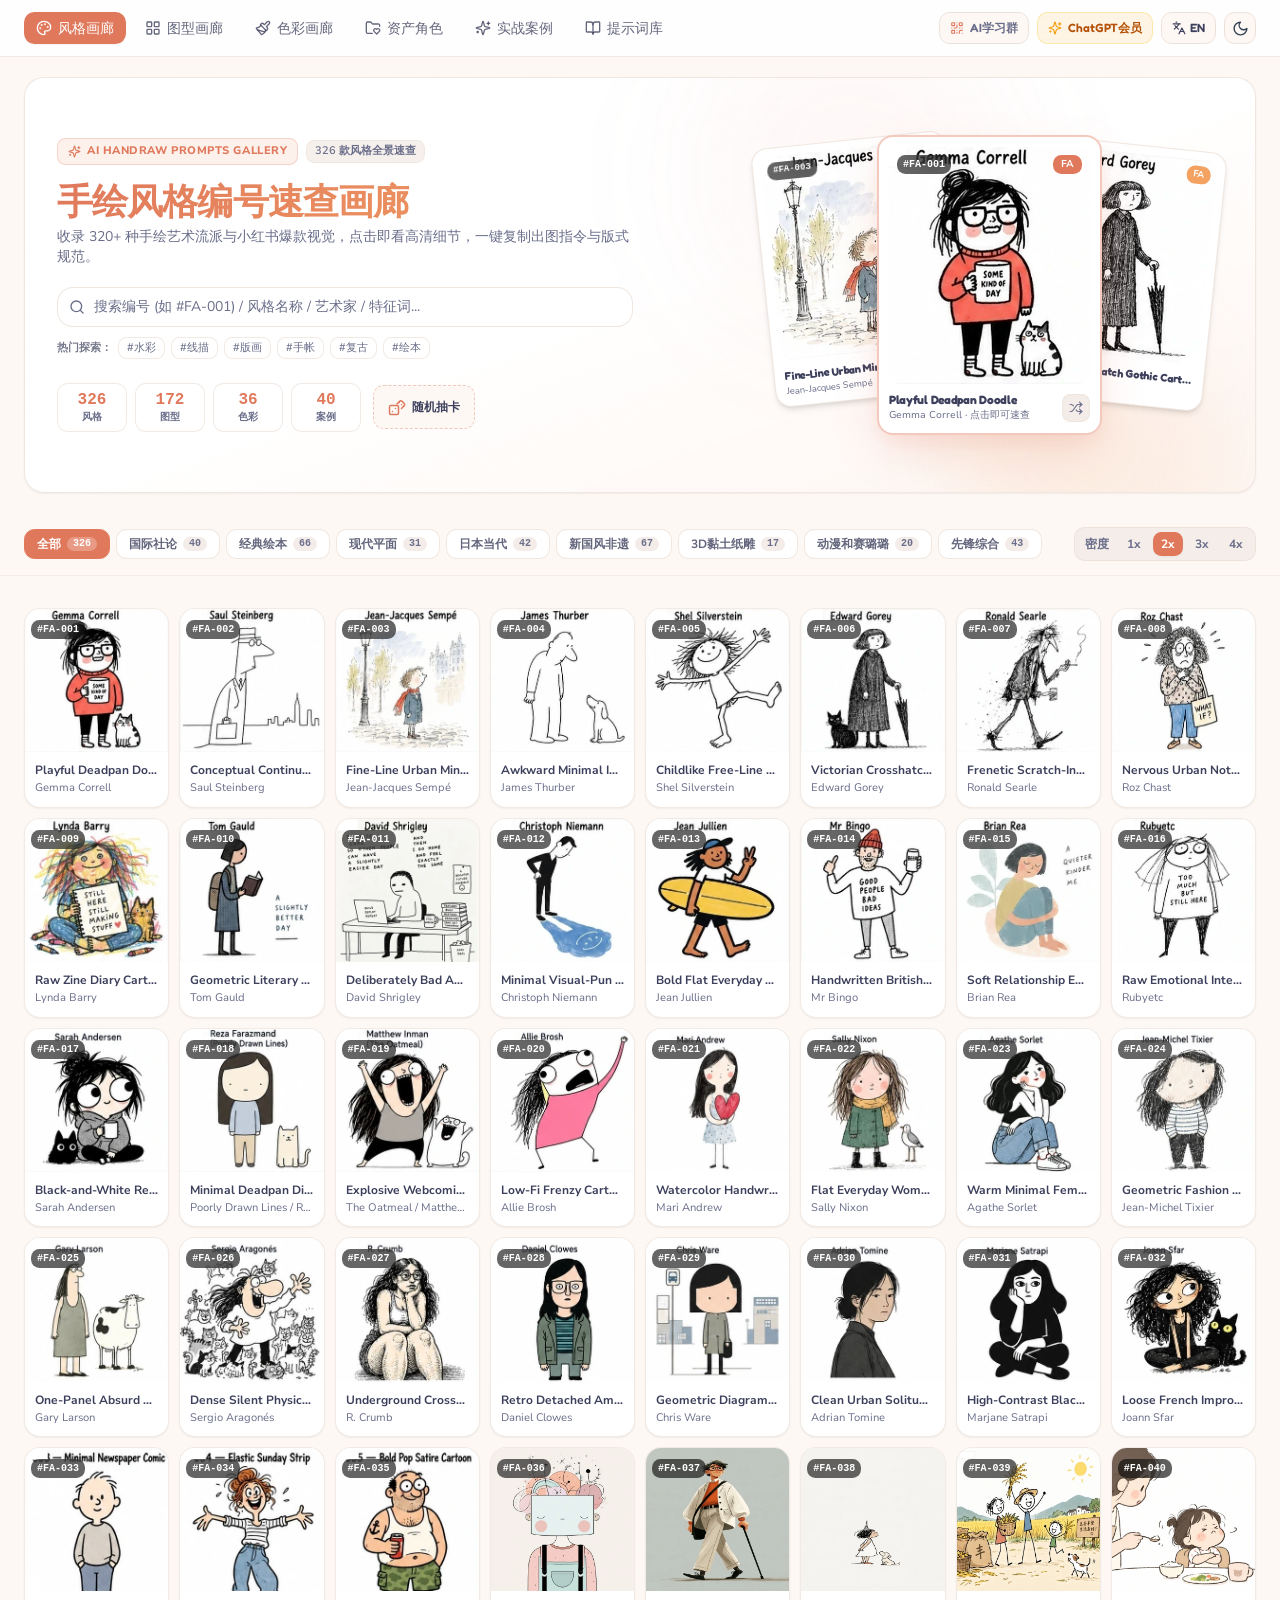
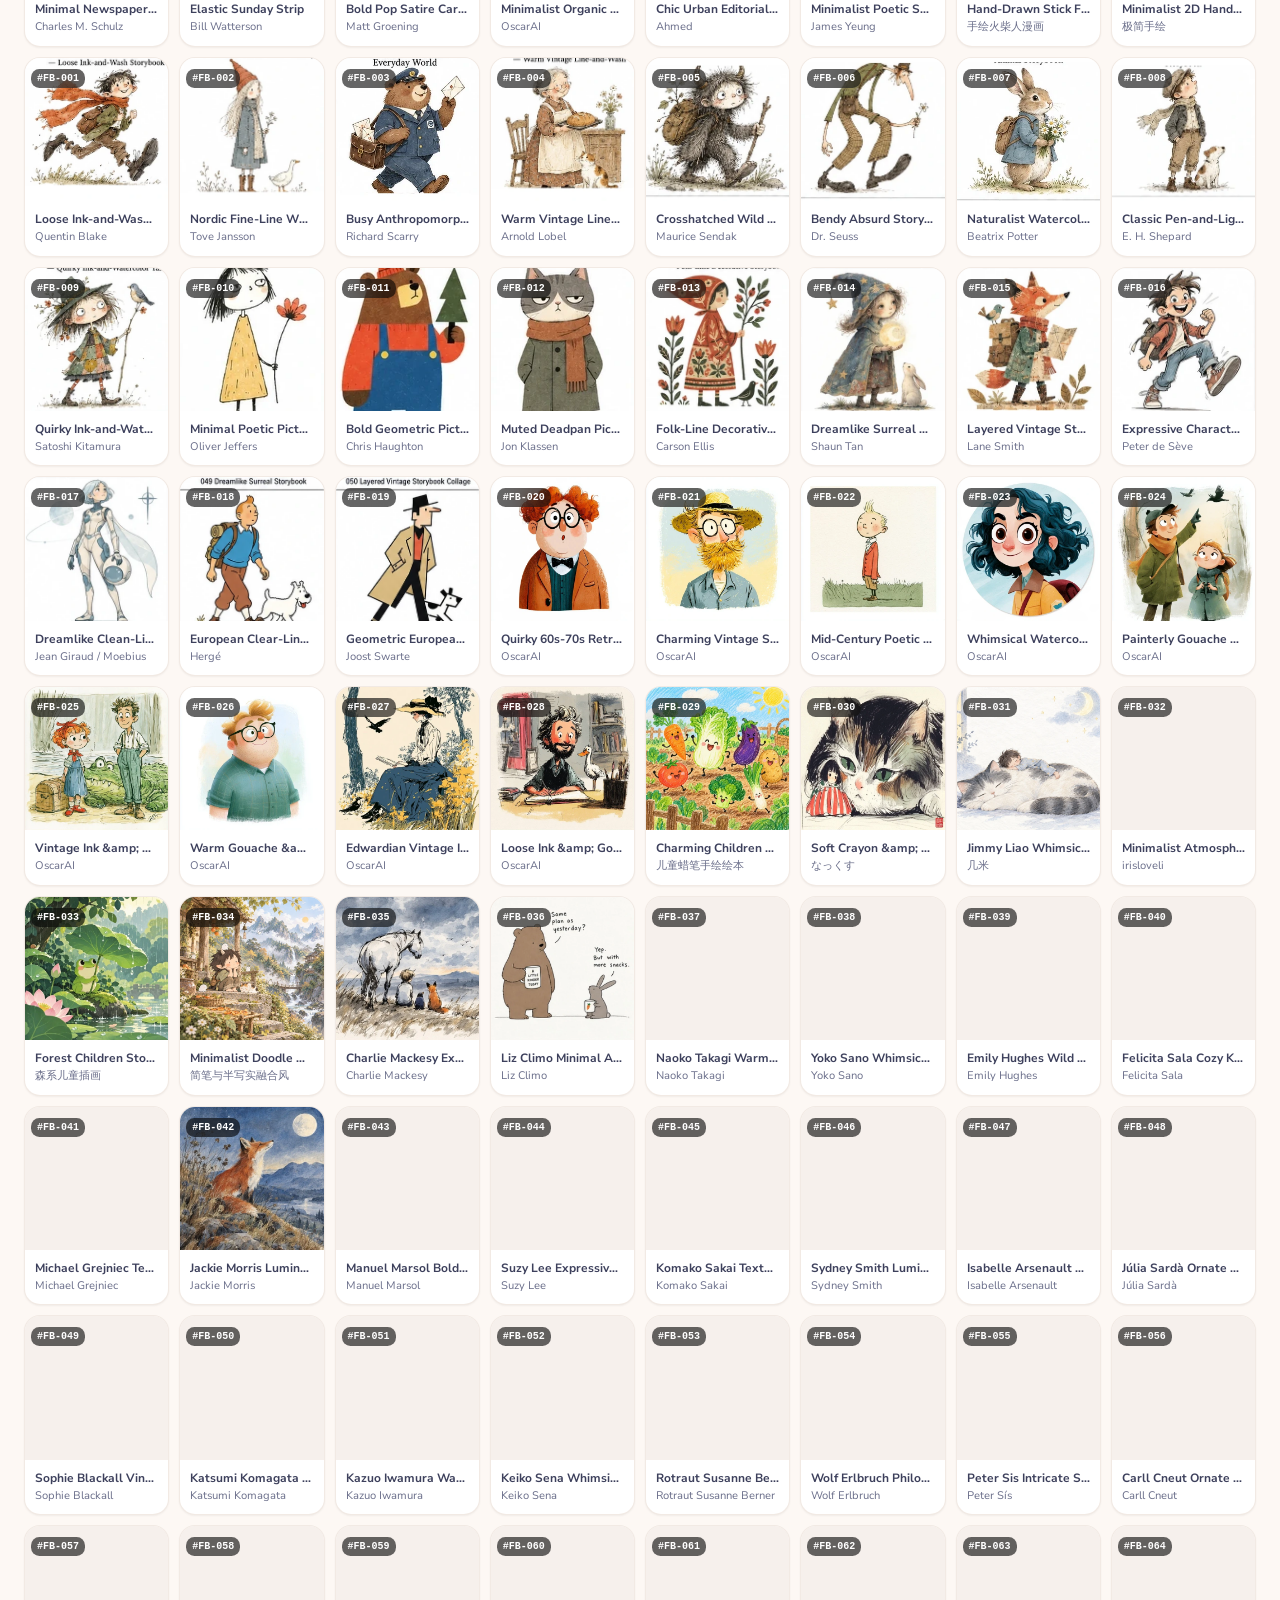
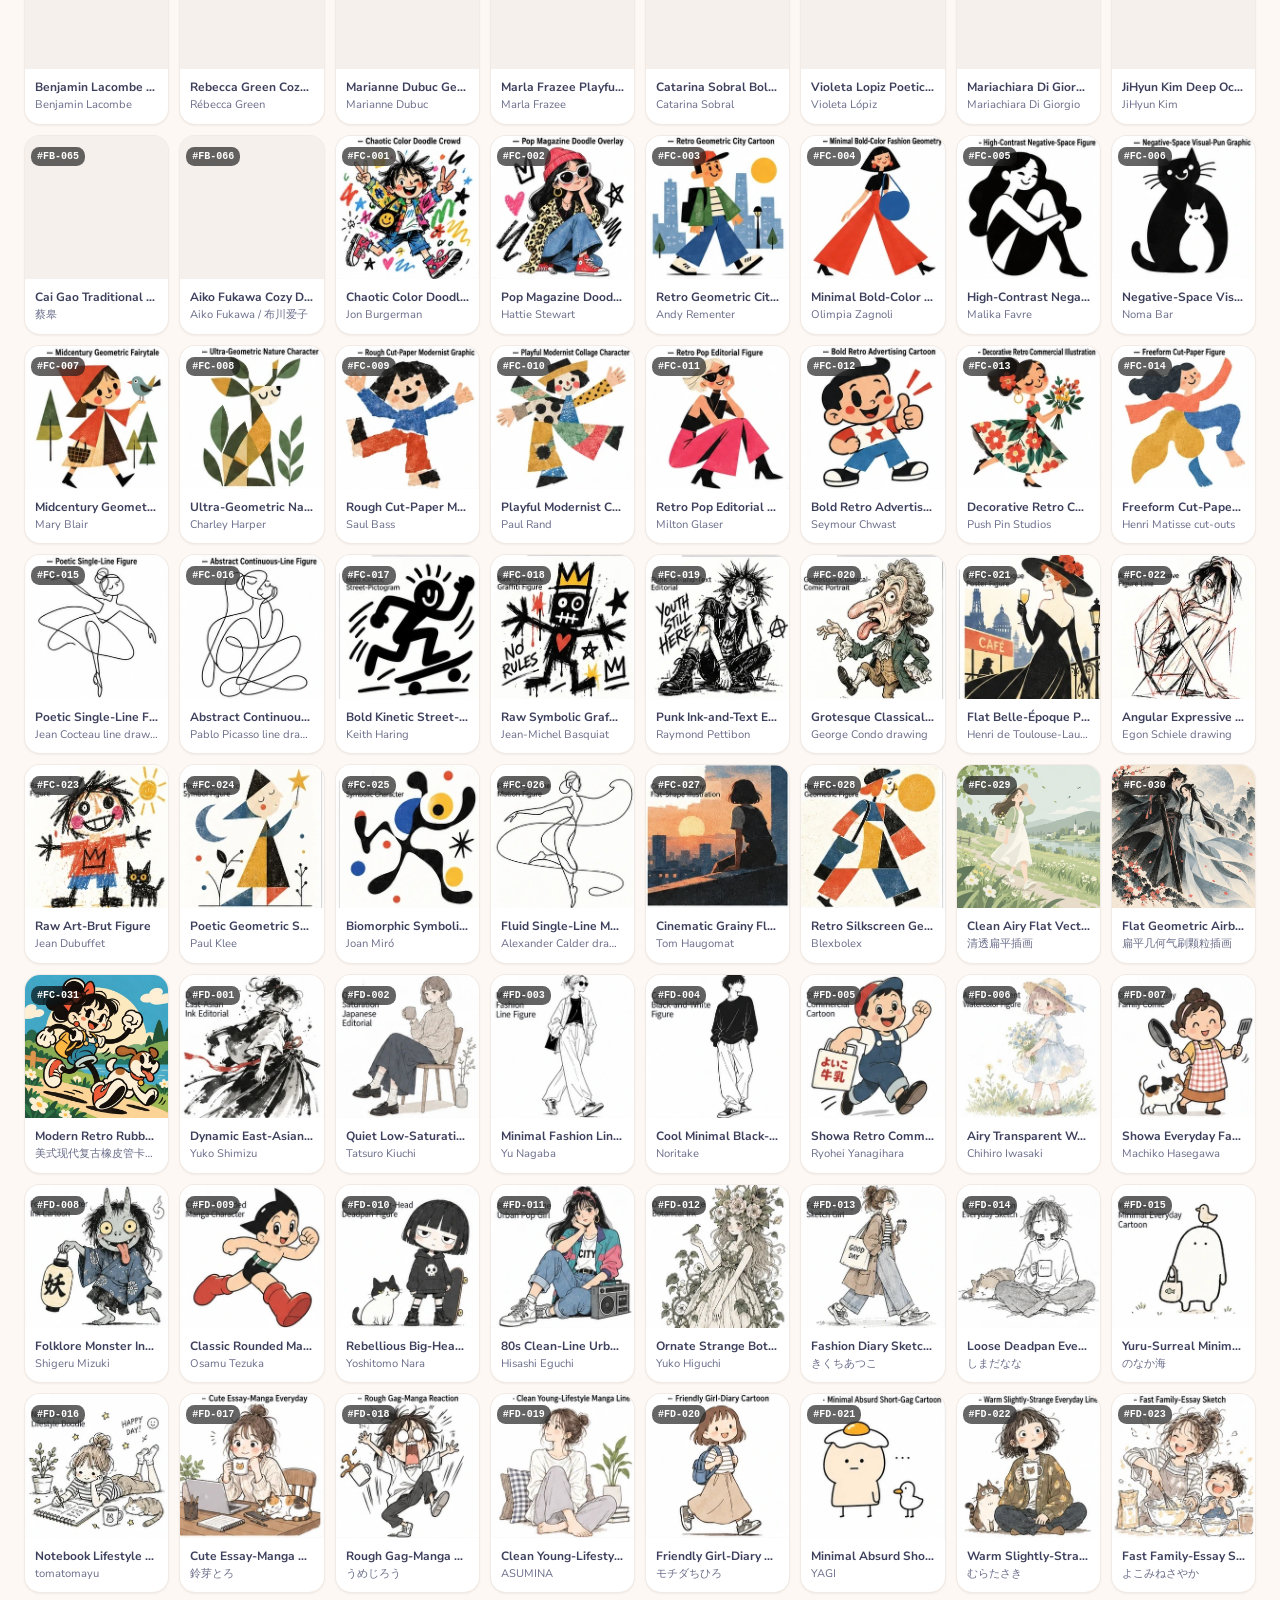
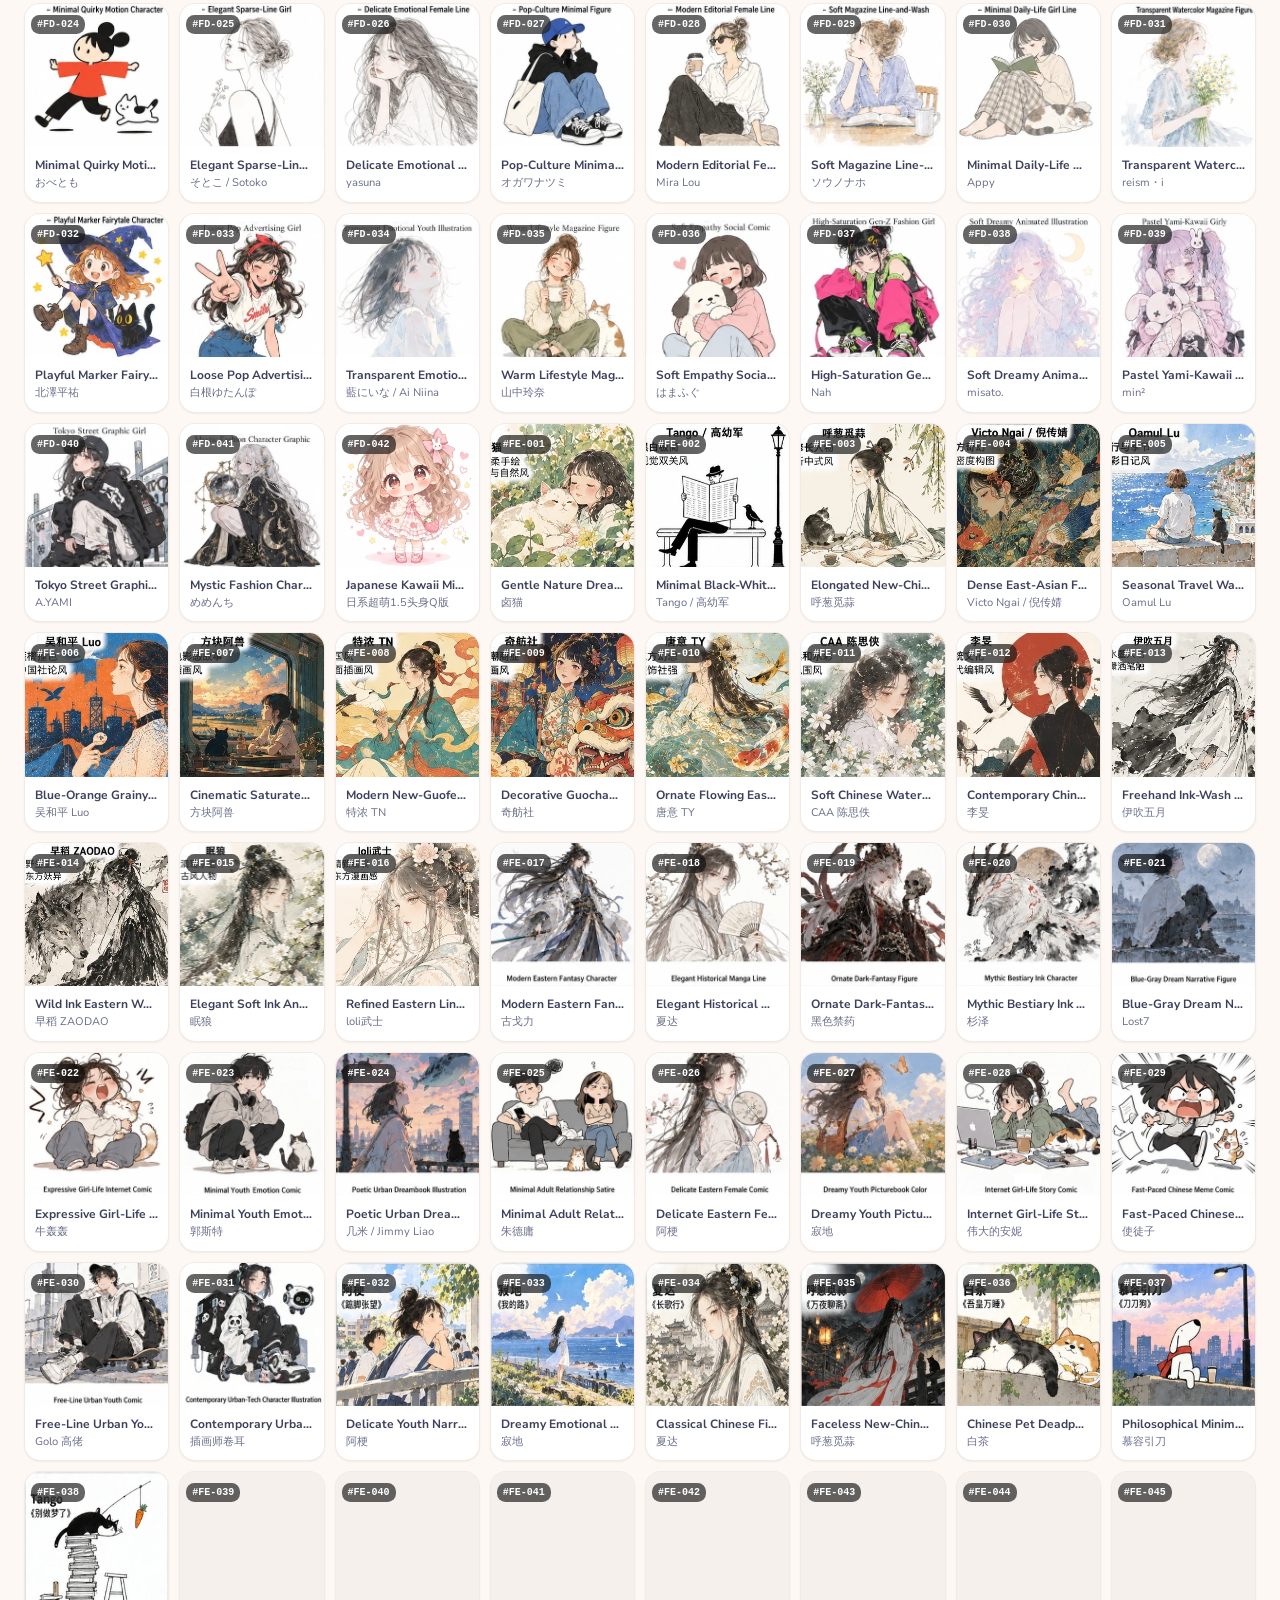
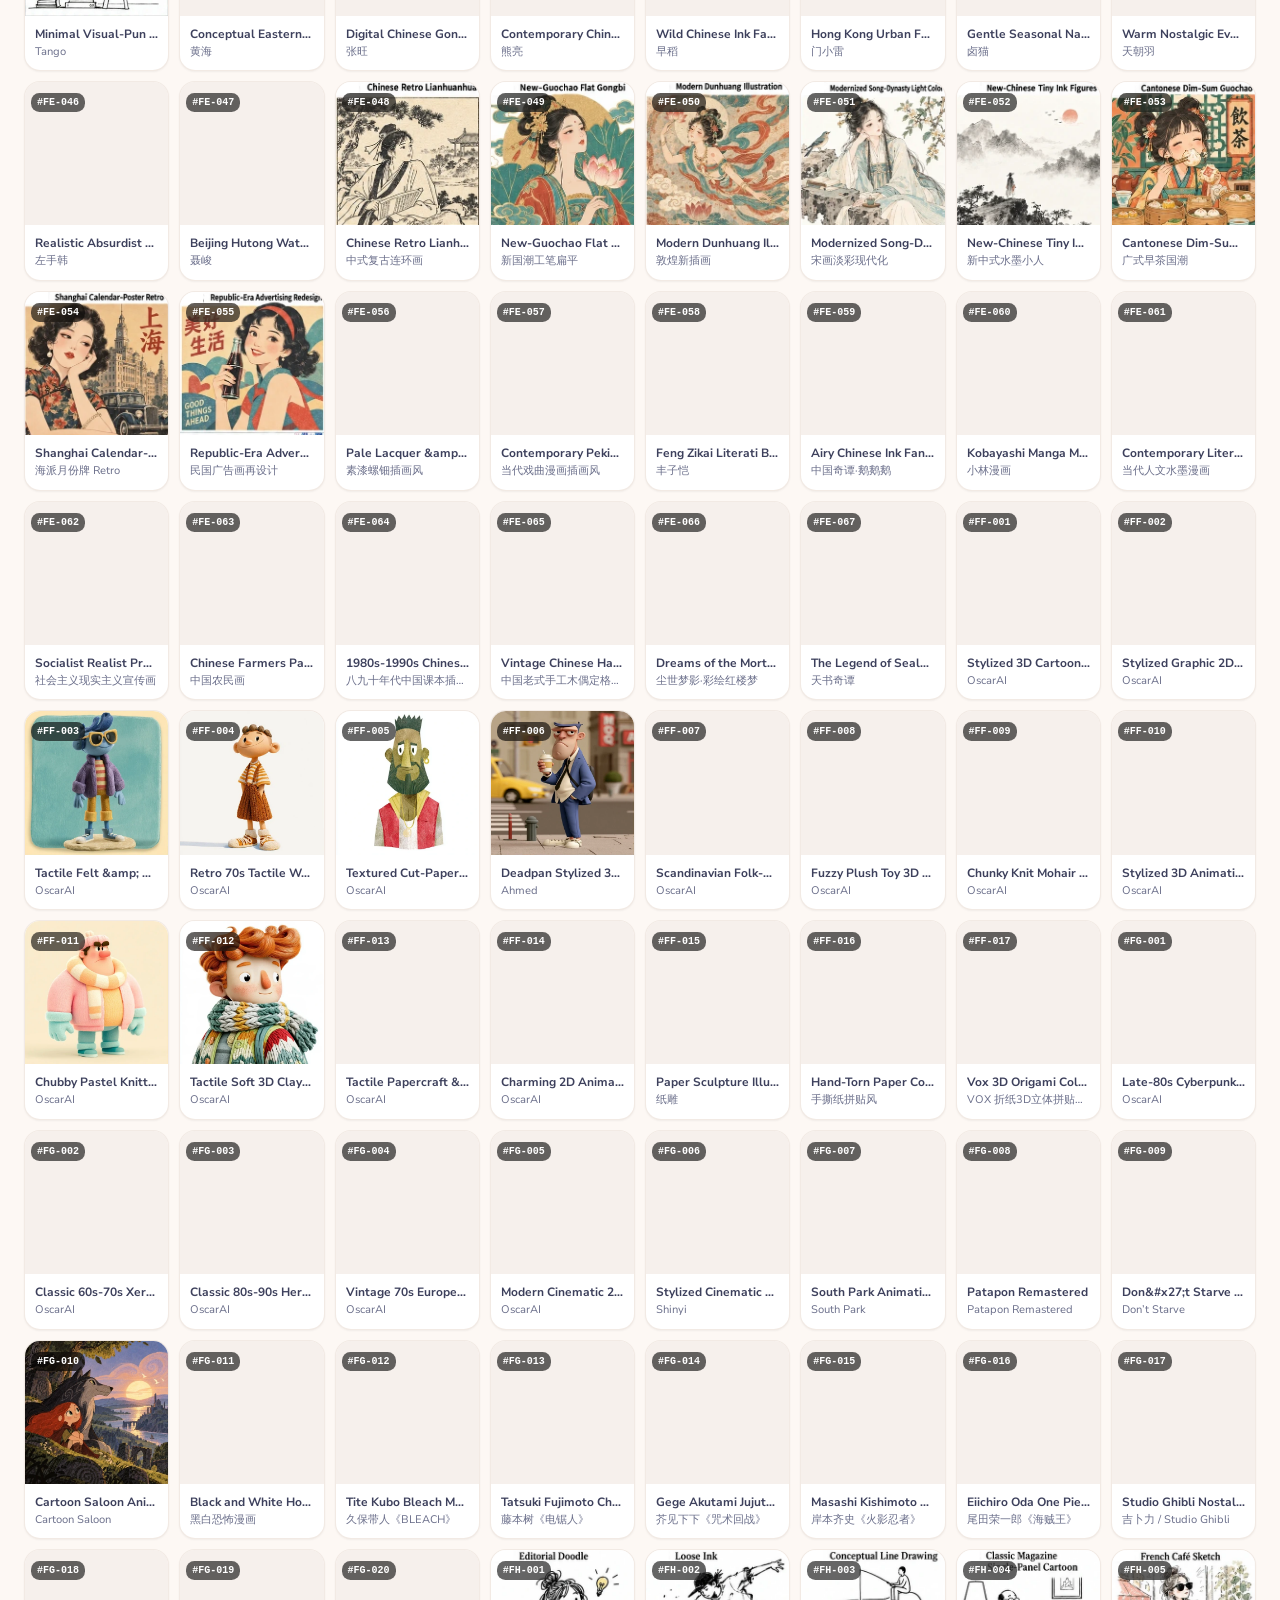
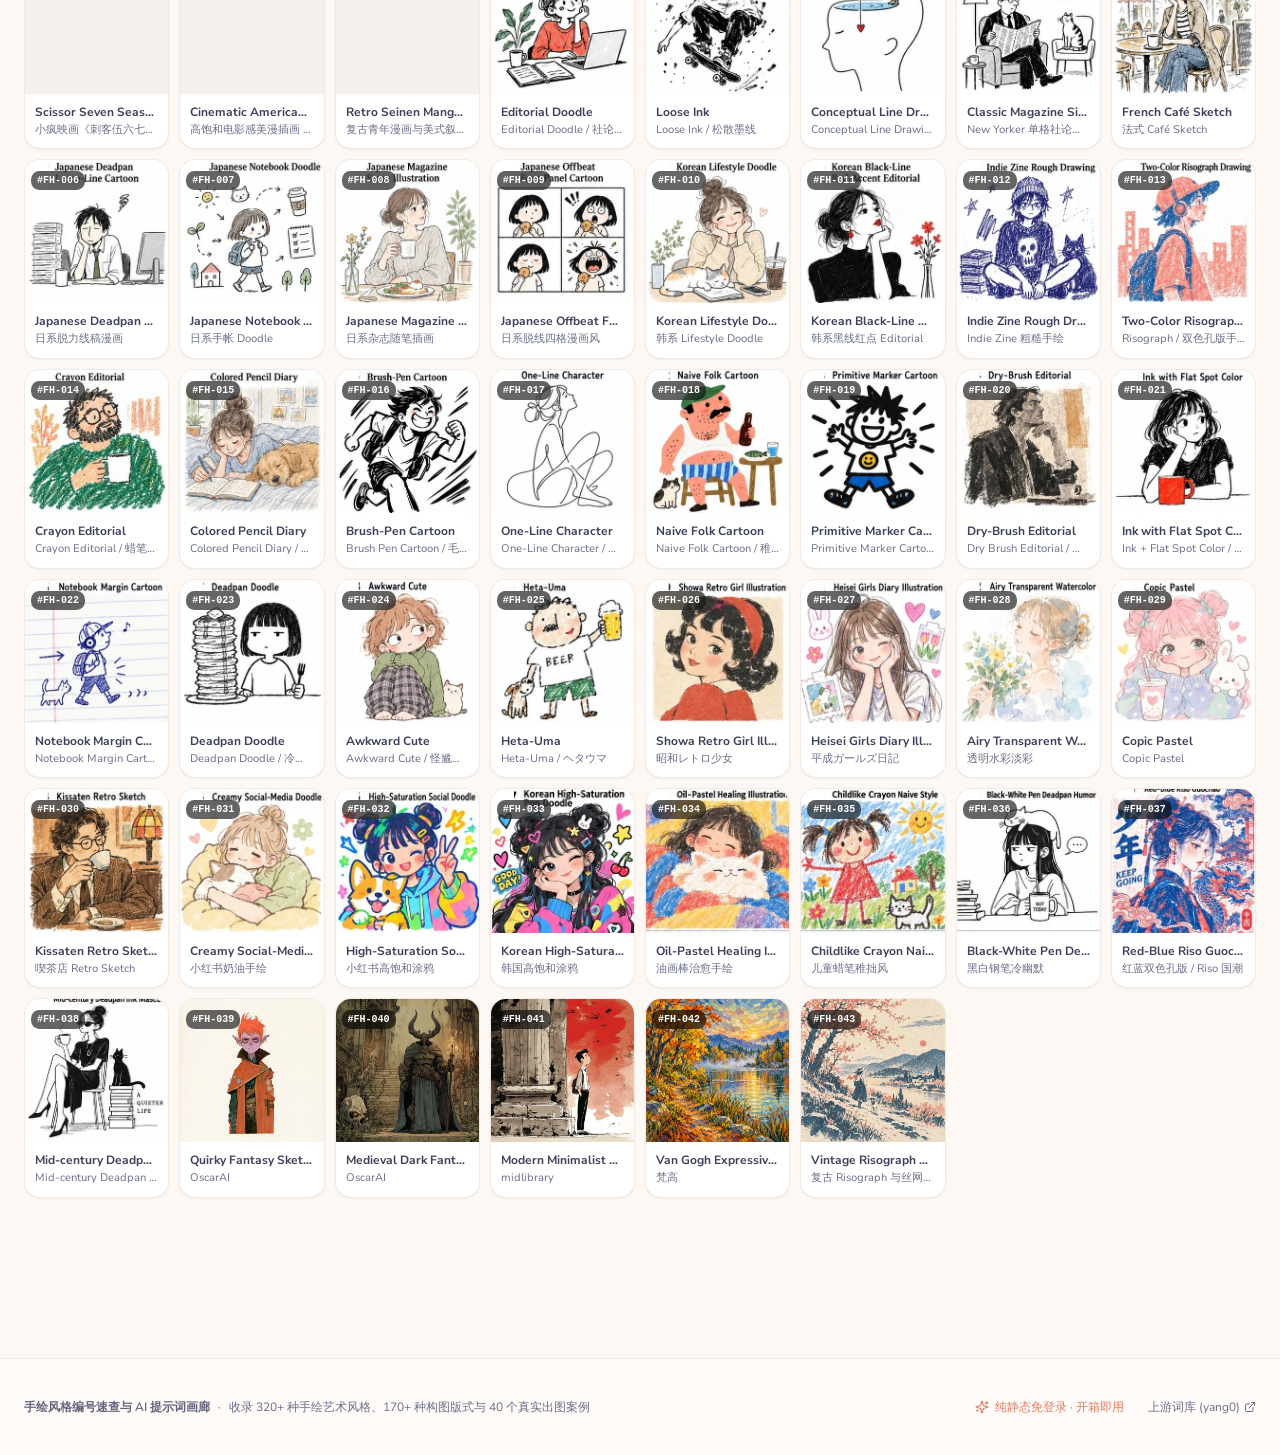
==== commit 6dd82277: "build: update static export files and build artifacts Co-Authored-By: Claude Opus 5.5 <noreply@anthr" ====
--- a/index.html
+++ b/index.html
@@ -1 +1 @@
-<!DOCTYPE html><!--lLL59Sgv0tltePGH9wQk4--><html lang="zh-CN"><head><meta charSet="utf-8"/><meta name="viewport" content="width=device-width, initial-scale=1"/><link rel="preload" as="image" href="/assets/images/individual/FA/FA-003.webp"/><link rel="preload" as="image" href="/assets/images/individual/FA/FA-006.webp"/><link rel="preload" as="image" href="/assets/images/individual/FA/FA-001.webp"/><link rel="stylesheet" href="/_next/static/css/a8c3f9c250e40012.css" data-precedence="next"/><link rel="preload" as="script" fetchPriority="low" href="/_next/static/chunks/webpack-60785faceb2046e0.js"/><script src="/_next/static/chunks/4bd1b696-c023c6e3521b1417.js" async=""></script><script src="/_next/static/chunks/255-53a1bbc9e91bb317.js" async=""></script><script src="/_next/static/chunks/main-app-224a238ee8351d90.js" async=""></script><script src="/_next/static/chunks/137-3dc5d481a60df0d7.js" async=""></script><script src="/_next/static/chunks/619-ba102abea3e3d0e4.js" async=""></script><script src="/_next/static/chunks/141-52a8087c3ea4f1a8.js" async=""></script><script src="/_next/static/chunks/app/layout-be6c3257e88152ad.js" async=""></script><script src="/_next/static/chunks/app/not-found-c6d97f9d87665b32.js" async=""></script><script src="/_next/static/chunks/893-fdd76cc75ac80b54.js" async=""></script><script src="/_next/static/chunks/699-0515f97ca4f94f9f.js" async=""></script><script src="/_next/static/chunks/573-8366a5373d7b0334.js" async=""></script><script src="/_next/static/chunks/app/page-d9f7e948e05feb93.js" async=""></script><link rel="icon" href="/favicon.svg" type="image/svg+xml"/><link rel="preconnect" href="https://fonts.googleapis.com"/><link rel="preconnect" href="https://fonts.gstatic.com" crossorigin="anonymous"/><title>手绘风格编号速查与 AI 提示词画廊</title><meta name="description" content="320+ 种手绘艺术风格速查，170+ 种小红书构图版式，36 种经典配色方案，40 个真实出图案例与交互式提示词拼装工坊。"/><meta property="og:title" content="手绘风格编号速查与 AI 提示词画廊"/><meta property="og:description" content="320+ 种手绘风格编号速查，点击即看高清细节，一键复制提示词与参考拼图。"/><meta property="og:image" content="https://inshub.github.io/handraw-style-site/og-banner.jpg"/><meta name="twitter:card" content="summary_large_image"/><meta name="twitter:title" content="手绘风格编号速查与 AI 提示词画廊"/><meta name="twitter:description" content="320+ 种手绘风格编号速查，点击即看高清细节，一键复制提示词与参考拼图。"/><meta name="twitter:image" content="https://inshub.github.io/handraw-style-site/og-banner.jpg"/><link rel="icon" href="/favicon.svg"/><link href="https://fonts.googleapis.com/css2?family=Fredoka:wght@500;600;700&amp;family=Nunito+Sans:ital,opsz,wght@0,6..12,400..700;1,6..12,400..700&amp;display=swap" rel="stylesheet"/><script src="/_next/static/chunks/polyfills-42372ed130431b0a.js" noModule=""></script></head><body class="min-h-screen bg-background text-foreground antialiased selection:bg-terracotta-soft selection:text-primary"><div hidden=""><!--$--><!--/$--></div><script>((a,b,c,d,e,f,g,h)=>{let i=document.documentElement,j=["light","dark"];function k(b){var c;(Array.isArray(a)?a:[a]).forEach(a=>{let c="class"===a,d=c&&f?e.map(a=>f[a]||a):e;c?(i.classList.remove(...d),i.classList.add(f&&f[b]?f[b]:b)):i.setAttribute(a,b)}),c=b,h&&j.includes(c)&&(i.style.colorScheme=c)}if(d)k(d);else try{let a=localStorage.getItem(b)||c,d=g&&"system"===a?window.matchMedia("(prefers-color-scheme: dark)").matches?"dark":"light":a;k(d)}catch(a){}})("class","theme","system",null,["light","dark"],null,true,true)</script><div class="flex min-h-screen flex-col"><header class="sticky top-0 z-40 w-full border-b border-border/70 bg-card/85 backdrop-blur-md transition-colors"><div class="max-w-[1440px] mx-auto flex h-14 items-center justify-between px-4 sm:px-6"><nav class="flex items-center gap-1 sm:gap-1.5 overflow-x-auto no-scrollbar py-1"><a class="inline-flex items-center gap-1.5 px-3 py-1.5 text-xs sm:text-sm font-semibold rounded-lg transition-all whitespace-nowrap active:scale-[0.98] bg-primary text-primary-foreground shadow-sm hover:bg-terracotta-light" href="/"><svg xmlns="http://www.w3.org/2000/svg" width="24" height="24" viewBox="0 0 24 24" fill="none" stroke="currentColor" stroke-width="2" stroke-linecap="round" stroke-linejoin="round" class="lucide lucide-palette h-3.5 w-3.5 sm:h-4 sm:w-4"><circle cx="13.5" cy="6.5" r=".5" fill="currentColor"></circle><circle cx="17.5" cy="10.5" r=".5" fill="currentColor"></circle><circle cx="8.5" cy="7.5" r=".5" fill="currentColor"></circle><circle cx="6.5" cy="12.5" r=".5" fill="currentColor"></circle><path d="M12 2C6.5 2 2 6.5 2 12s4.5 10 10 10c.926 0 1.648-.746 1.648-1.688 0-.437-.18-.835-.437-1.125-.29-.289-.438-.652-.438-1.125a1.64 1.64 0 0 1 1.668-1.668h1.996c3.051 0 5.555-2.503 5.555-5.554C21.965 6.012 17.461 2 12 2z"></path></svg><span class="font-heading font-medium">风格画廊</span></a><a class="inline-flex items-center gap-1.5 px-3 py-1.5 text-xs sm:text-sm font-semibold rounded-lg transition-all whitespace-nowrap active:scale-[0.98] text-foreground/80 hover:text-primary hover:bg-terracotta-soft border border-transparent hover:border-terracotta/20" href="/layouts/"><svg xmlns="http://www.w3.org/2000/svg" width="24" height="24" viewBox="0 0 24 24" fill="none" stroke="currentColor" stroke-width="2" stroke-linecap="round" stroke-linejoin="round" class="lucide lucide-layout-grid h-3.5 w-3.5 sm:h-4 sm:w-4"><rect width="7" height="7" x="3" y="3" rx="1"></rect><rect width="7" height="7" x="14" y="3" rx="1"></rect><rect width="7" height="7" x="14" y="14" rx="1"></rect><rect width="7" height="7" x="3" y="14" rx="1"></rect></svg><span class="font-heading font-medium">图型画廊</span></a><a class="inline-flex items-center gap-1.5 px-3 py-1.5 text-xs sm:text-sm font-semibold rounded-lg transition-all whitespace-nowrap active:scale-[0.98] text-foreground/80 hover:text-primary hover:bg-terracotta-soft border border-transparent hover:border-terracotta/20" href="/colors/"><svg xmlns="http://www.w3.org/2000/svg" width="24" height="24" viewBox="0 0 24 24" fill="none" stroke="currentColor" stroke-width="2" stroke-linecap="round" stroke-linejoin="round" class="lucide lucide-paintbrush h-3.5 w-3.5 sm:h-4 sm:w-4"><path d="m14.622 17.897-10.68-2.913"></path><path d="M18.376 2.622a1 1 0 1 1 3.002 3.002L17.36 9.643a.5.5 0 0 0 0 .707l.944.944a2.41 2.41 0 0 1 0 3.408l-.944.944a.5.5 0 0 1-.707 0L8.354 7.348a.5.5 0 0 1 0-.707l.944-.944a2.41 2.41 0 0 1 3.408 0l.944.944a.5.5 0 0 0 .707 0z"></path><path d="M9 8c-1.804 2.71-3.97 3.46-6.583 3.948a.507.507 0 0 0-.302.819l7.32 8.883a1 1 0 0 0 1.185.204C12.735 20.405 16 16.792 16 15"></path></svg><span class="font-heading font-medium">色彩画廊</span></a><a class="inline-flex items-center gap-1.5 px-3 py-1.5 text-xs sm:text-sm font-semibold rounded-lg transition-all whitespace-nowrap active:scale-[0.98] text-foreground/80 hover:text-primary hover:bg-terracotta-soft border border-transparent hover:border-terracotta/20" href="/assets/"><svg xmlns="http://www.w3.org/2000/svg" width="24" height="24" viewBox="0 0 24 24" fill="none" stroke="currentColor" stroke-width="2" stroke-linecap="round" stroke-linejoin="round" class="lucide lucide-folder-heart h-3.5 w-3.5 sm:h-4 sm:w-4"><path d="M11 20H4a2 2 0 0 1-2-2V5a2 2 0 0 1 2-2h3.9a2 2 0 0 1 1.69.9l.81 1.2a2 2 0 0 0 1.67.9H20a2 2 0 0 1 2 2v1.5"></path><path d="M13.9 17.45c-1.2-1.2-1.14-2.8-.2-3.73a2.43 2.43 0 0 1 3.44 0l.36.34.34-.34a2.43 2.43 0 0 1 3.45-.01c.95.95 1 2.53-.2 3.74L17.5 21Z"></path></svg><span class="font-heading font-medium">资产角色</span></a><a class="inline-flex items-center gap-1.5 px-3 py-1.5 text-xs sm:text-sm font-semibold rounded-lg transition-all whitespace-nowrap active:scale-[0.98] text-foreground/80 hover:text-primary hover:bg-terracotta-soft border border-transparent hover:border-terracotta/20" href="/cases/"><svg xmlns="http://www.w3.org/2000/svg" width="24" height="24" viewBox="0 0 24 24" fill="none" stroke="currentColor" stroke-width="2" stroke-linecap="round" stroke-linejoin="round" class="lucide lucide-sparkles h-3.5 w-3.5 sm:h-4 sm:w-4"><path d="M9.937 15.5A2 2 0 0 0 8.5 14.063l-6.135-1.582a.5.5 0 0 1 0-.962L8.5 9.936A2 2 0 0 0 9.937 8.5l1.582-6.135a.5.5 0 0 1 .963 0L14.063 8.5A2 2 0 0 0 15.5 9.937l6.135 1.581a.5.5 0 0 1 0 .964L15.5 14.063a2 2 0 0 0-1.437 1.437l-1.582 6.135a.5.5 0 0 1-.963 0z"></path><path d="M20 3v4"></path><path d="M22 5h-4"></path><path d="M4 17v2"></path><path d="M5 18H3"></path></svg><span class="font-heading font-medium">实战案例</span></a><a class="inline-flex items-center gap-1.5 px-3 py-1.5 text-xs sm:text-sm font-semibold rounded-lg transition-all whitespace-nowrap active:scale-[0.98] text-foreground/80 hover:text-primary hover:bg-terracotta-soft border border-transparent hover:border-terracotta/20" href="/tutorials/"><svg xmlns="http://www.w3.org/2000/svg" width="24" height="24" viewBox="0 0 24 24" fill="none" stroke="currentColor" stroke-width="2" stroke-linecap="round" stroke-linejoin="round" class="lucide lucide-book-open h-3.5 w-3.5 sm:h-4 sm:w-4"><path d="M12 7v14"></path><path d="M3 18a1 1 0 0 1-1-1V4a1 1 0 0 1 1-1h5a4 4 0 0 1 4 4 4 4 0 0 1 4-4h5a1 1 0 0 1 1 1v13a1 1 0 0 1-1 1h-6a3 3 0 0 0-3 3 3 3 0 0 0-3-3z"></path></svg><span class="font-heading font-medium">提示词库</span></a></nav><div class="flex items-center gap-1.5 sm:gap-2 ml-2 shrink-0"><button class="justify-center whitespace-nowrap ring-offset-background focus-visible:outline-none focus-visible:ring-2 focus-visible:ring-ring focus-visible:ring-offset-2 disabled:pointer-events-none disabled:opacity-50 select-none border bg-background hover:bg-accent hidden md:inline-flex items-center gap-1.5 px-2.5 h-8 text-xs font-semibold rounded-lg border-border hover:border-terracotta hover:text-primary transition-all text-muted-foreground active:scale-[0.98]" title="查看 AI 学习共进群二维码" type="button" aria-haspopup="dialog" aria-expanded="false" data-state="closed"><svg xmlns="http://www.w3.org/2000/svg" width="24" height="24" viewBox="0 0 24 24" fill="none" stroke="currentColor" stroke-width="2" stroke-linecap="round" stroke-linejoin="round" class="lucide lucide-qr-code h-3.5 w-3.5 text-terracotta"><rect width="5" height="5" x="3" y="3" rx="1"></rect><rect width="5" height="5" x="16" y="3" rx="1"></rect><rect width="5" height="5" x="3" y="16" rx="1"></rect><path d="M21 16h-3a2 2 0 0 0-2 2v3"></path><path d="M21 21v.01"></path><path d="M12 7v3a2 2 0 0 1-2 2H7"></path><path d="M3 12h.01"></path><path d="M12 3h.01"></path><path d="M12 16v.01"></path><path d="M16 12h1"></path><path d="M21 12v.01"></path><path d="M12 21v-1"></path></svg><span class="font-heading">AI学习群</span></button><a href="https://www.cchub.top/" target="_blank" rel="noopener noreferrer" class="group hidden lg:inline-flex items-center justify-center gap-1.5 px-2.5 h-8 text-xs font-semibold rounded-lg border border-amber-300/40 bg-amber-500/10 text-amber-700 dark:text-amber-400 hover:bg-amber-500/20 transition-all active:scale-[0.98]" title="访问 ChatGPT 会员专区"><div class="inline-flex items-center justify-center select-none cursor-pointer text-amber-500 group-hover:scale-110 transition-transform"><svg fill="none" height="14" stroke="currentColor" stroke-linecap="round" stroke-linejoin="round" stroke-width="2" viewBox="0 0 24 24" width="14" xmlns="http://www.w3.org/2000/svg"><path d="M9.937 15.5A2 2 0 0 0 8.5 14.063l-6.135-1.582a.5.5 0 0 1 0-.962L8.5 9.936A2 2 0 0 0 9.937 8.5l1.582-6.135a.5.5 0 0 1 .963 0L14.063 8.5A2 2 0 0 0 15.5 9.937l6.135 1.581a.5.5 0 0 1 0 .964L15.5 14.063a2 2 0 0 0-1.437 1.437l-1.582 6.135a.5.5 0 0 1-.963 0z"></path><path d="M20 3v4"></path><path d="M22 5h-4"></path><path d="M4 17v2"></path><path d="M5 18H3"></path></svg></div><span class="font-heading">ChatGPT会员</span></a><button class="inline-flex items-center justify-center whitespace-nowrap ring-offset-background focus-visible:outline-none focus-visible:ring-2 focus-visible:ring-ring focus-visible:ring-offset-2 disabled:pointer-events-none disabled:opacity-50 select-none border border-input bg-background hover:bg-accent h-8 px-2.5 text-xs font-semibold gap-1 rounded-lg hover:border-terracotta hover:text-primary transition-all active:scale-[0.98]" aria-label="Switch Language"><svg xmlns="http://www.w3.org/2000/svg" width="24" height="24" viewBox="0 0 24 24" fill="none" stroke="currentColor" stroke-width="2" stroke-linecap="round" stroke-linejoin="round" class="lucide lucide-languages h-3.5 w-3.5"><path d="m5 8 6 6"></path><path d="m4 14 6-6 2-3"></path><path d="M2 5h12"></path><path d="M7 2h1"></path><path d="m22 22-5-10-5 10"></path><path d="M14 18h6"></path></svg><span class="font-heading">EN</span></button><button class="inline-flex items-center justify-center whitespace-nowrap text-sm font-medium ring-offset-background focus-visible:outline-none focus-visible:ring-2 focus-visible:ring-ring focus-visible:ring-offset-2 disabled:pointer-events-none disabled:opacity-50 select-none border border-input bg-background hover:bg-accent h-8 w-8 rounded-lg hover:border-terracotta hover:text-primary transition-all active:scale-[0.98]" aria-label="Toggle theme"><div class="inline-flex items-center justify-center select-none cursor-pointer text-slate-700 dark:text-slate-200"><svg fill="none" height="17" stroke="currentColor" stroke-linecap="round" stroke-linejoin="round" stroke-width="2" viewBox="0 0 24 24" width="17" xmlns="http://www.w3.org/2000/svg"><path d="M12 3a6 6 0 0 0 9 9 9 9 0 1 1-9-9Z"></path></svg></div></button></div></div></header><main class="flex-1"><div class="max-w-[1440px] mx-auto px-4 sm:px-6 pb-20"><div class="relative overflow-hidden rounded-2xl border border-border/80 bg-gradient-to-br from-card via-card/95 to-terracotta-soft/50 p-6 sm:p-8 my-5 shadow-sm transition-all"><div class="absolute top-0 right-1/4 -mt-16 -mr-16 w-80 h-80 rounded-full bg-primary/5 blur-3xl pointer-events-none"></div><div class="absolute bottom-0 right-10 -mb-20 w-64 h-64 rounded-full bg-warm-coral/10 blur-2xl pointer-events-none"></div><div class="grid grid-cols-1 lg:grid-cols-12 gap-8 items-center relative z-10"><div class="lg:col-span-7 space-y-4"><div class="flex flex-wrap items-center gap-2"><div class="inline-flex items-center gap-1.5 px-2.5 py-1 rounded-md text-[11px] font-extrabold uppercase tracking-wider text-primary bg-terracotta-soft border border-terracotta/25"><div class="inline-flex items-center justify-center select-none cursor-pointer text-primary"><svg fill="none" height="13" stroke="currentColor" stroke-linecap="round" stroke-linejoin="round" stroke-width="2" viewBox="0 0 24 24" width="13" xmlns="http://www.w3.org/2000/svg"><path d="M9.937 15.5A2 2 0 0 0 8.5 14.063l-6.135-1.582a.5.5 0 0 1 0-.962L8.5 9.936A2 2 0 0 0 9.937 8.5l1.582-6.135a.5.5 0 0 1 .963 0L14.063 8.5A2 2 0 0 0 15.5 9.937l6.135 1.581a.5.5 0 0 1 0 .964L15.5 14.063a2 2 0 0 0-1.437 1.437l-1.582 6.135a.5.5 0 0 1-.963 0z"></path><path d="M20 3v4"></path><path d="M22 5h-4"></path><path d="M4 17v2"></path><path d="M5 18H3"></path></svg></div><span>AI HANDRAW PROMPTS GALLERY</span></div><span class="hidden sm:inline-flex items-center text-[11px] font-semibold text-muted-foreground bg-muted/60 px-2 py-0.5 rounded-md border border-border/60">326<!-- --> 款风格全景速查</span></div><div class="space-y-1.5"><h1 class="text-2xl sm:text-3xl lg:text-4xl font-extrabold tracking-tight gradient-warm-text font-heading leading-tight">手绘风格编号速查画廊</h1><p class="text-xs sm:text-sm text-muted-foreground leading-relaxed max-w-xl">收录 320+ 种手绘艺术流派与小红书爆款视觉，点击即看高清细节，一键复制出图指令与版式规范。</p></div><div class="relative max-w-xl pt-1"><div class="relative flex items-center"><svg xmlns="http://www.w3.org/2000/svg" width="24" height="24" viewBox="0 0 24 24" fill="none" stroke="currentColor" stroke-width="2" stroke-linecap="round" stroke-linejoin="round" class="lucide lucide-search absolute left-3 h-4 w-4 text-muted-foreground pointer-events-none"><circle cx="11" cy="11" r="8"></circle><path d="m21 21-4.3-4.3"></path></svg><input type="search" class="flex w-full border px-3 py-1 transition-colors file:border-0 file:bg-transparent file:text-sm file:font-medium placeholder:text-muted-foreground focus-visible:outline-none disabled:cursor-not-allowed disabled:opacity-50 pl-9 pr-8 h-10 rounded-xl bg-card border-border/80 focus-visible:ring-1 focus-visible:ring-terracotta focus-visible:border-terracotta shadow-2xs text-xs sm:text-sm" placeholder="搜索编号 (如 #FA-001) / 风格名称 / 艺术家 / 特征词..." value=""/></div><div class="flex flex-wrap items-center gap-1.5 pt-2.5 text-xs text-muted-foreground"><span class="text-[11px] font-semibold text-foreground/70 shrink-0">热门探索：</span><button type="button" class="px-2 py-0.5 rounded-md text-[11px] font-medium transition-all border bg-card text-muted-foreground border-border/70 hover:border-terracotta/40 hover:text-primary hover:bg-terracotta-soft">#<!-- -->水彩</button><button type="button" class="px-2 py-0.5 rounded-md text-[11px] font-medium transition-all border bg-card text-muted-foreground border-border/70 hover:border-terracotta/40 hover:text-primary hover:bg-terracotta-soft">#<!-- -->线描</button><button type="button" class="px-2 py-0.5 rounded-md text-[11px] font-medium transition-all border bg-card text-muted-foreground border-border/70 hover:border-terracotta/40 hover:text-primary hover:bg-terracotta-soft">#<!-- -->版画</button><button type="button" class="px-2 py-0.5 rounded-md text-[11px] font-medium transition-all border bg-card text-muted-foreground border-border/70 hover:border-terracotta/40 hover:text-primary hover:bg-terracotta-soft">#<!-- -->手帐</button><button type="button" class="px-2 py-0.5 rounded-md text-[11px] font-medium transition-all border bg-card text-muted-foreground border-border/70 hover:border-terracotta/40 hover:text-primary hover:bg-terracotta-soft">#<!-- -->复古</button><button type="button" class="px-2 py-0.5 rounded-md text-[11px] font-medium transition-all border bg-card text-muted-foreground border-border/70 hover:border-terracotta/40 hover:text-primary hover:bg-terracotta-soft">#<!-- -->绘本</button></div></div><div class="pt-2 flex flex-wrap items-center gap-2 sm:gap-3"><div class="flex items-center gap-1.5 sm:gap-2"><div class="flex flex-col items-center justify-center min-w-[70px] px-3 py-1.5 rounded-lg border border-border/70 bg-card shadow-2xs"><span class="text-base font-extrabold text-primary font-mono leading-tight">326</span><span class="text-[10px] font-semibold text-muted-foreground">风格</span></div><a class="flex flex-col items-center justify-center min-w-[70px] px-3 py-1.5 rounded-lg border border-border/70 bg-card shadow-2xs hover:border-terracotta transition-all" href="/layouts/"><span class="text-base font-extrabold text-primary font-mono leading-tight">172</span><span class="text-[10px] font-semibold text-muted-foreground">图型</span></a><a class="flex flex-col items-center justify-center min-w-[70px] px-3 py-1.5 rounded-lg border border-border/70 bg-card shadow-2xs hover:border-terracotta transition-all" href="/colors/"><span class="text-base font-extrabold text-primary font-mono leading-tight">36</span><span class="text-[10px] font-semibold text-muted-foreground">色彩</span></a><a class="flex flex-col items-center justify-center min-w-[70px] px-3 py-1.5 rounded-lg border border-border/70 bg-card shadow-2xs hover:border-terracotta transition-all" href="/cases/"><span class="text-base font-extrabold text-primary font-mono leading-tight">40</span><span class="text-[10px] font-semibold text-muted-foreground">案例</span></a></div><button class="inline-flex items-center justify-center whitespace-nowrap ring-offset-background focus-visible:outline-none focus-visible:ring-2 focus-visible:ring-ring focus-visible:ring-offset-2 disabled:pointer-events-none disabled:opacity-50 select-none border bg-background text-xs group h-11 px-3.5 rounded-lg border-dashed border-terracotta/40 hover:border-terracotta hover:bg-terracotta-soft text-foreground hover:text-primary gap-1.5 font-bold transition-all shadow-2xs active:scale-[0.98]" title="随机漫游一种手绘风格"><div class="inline-flex items-center justify-center select-none cursor-pointer text-terracotta group-hover:scale-110 transition-transform"><svg fill="none" height="18" stroke="currentColor" stroke-linecap="round" stroke-linejoin="round" stroke-width="2" viewBox="0 0 24 24" width="18" xmlns="http://www.w3.org/2000/svg"><rect width="12" height="12" x="2" y="10" rx="2" ry="2"></rect><path d="m17.92 14 3.5-3.5a2.41 2.41 0 0 0 0-3.41l-2.6-2.6a2.41 2.41 0 0 0-3.41 0L12 8"></path><path d="M6 18h.01"></path><path d="M10 14h.01"></path><path d="M15 6h.01"></path><path d="M18 9h.01"></path></svg></div><span class="text-xs font-heading">随机抽卡</span></button></div></div><div class="lg:col-span-5 hidden lg:flex items-center justify-center relative min-h-[350px]"><div class="relative w-full max-w-[460px] h-[340px] flex items-center justify-center"><div class="absolute left-1 top-6 w-[180px] sm:w-[195px] aspect-[3/4] rounded-xl border border-border/80 bg-card p-2 shadow-md -rotate-6 hover:-rotate-1 hover:scale-105 hover:shadow-warm-glow hover:z-30 transition-all duration-300 cursor-pointer group z-10 flex flex-col justify-between" title="点击查看：Fine-Line Urban Miniature"><div class="relative w-full flex-1 rounded-lg overflow-hidden bg-muted/40"><img src="/assets/images/individual/FA/FA-003.webp" alt="Fine-Line Urban Miniature" class="w-full h-full object-cover group-hover:scale-105 transition-transform duration-500"/><span class="absolute top-1.5 left-1.5 px-1.5 py-0.5 rounded-md text-[9px] font-mono font-extrabold bg-black/60 text-white backdrop-blur-md shadow-2xs">#<!-- -->FA-003</span><span class="absolute top-1.5 right-1.5 px-1.5 py-0.5 rounded-md text-[9px] font-bold bg-primary text-white shadow-2xs">FA</span></div><div class="pt-2 px-0.5"><h4 class="font-heading font-bold text-[11px] text-foreground truncate block">Fine-Line Urban Miniature</h4><p class="text-[9px] text-muted-foreground truncate">Jean-Jacques Sempé</p></div></div><div class="absolute right-1 top-7 w-[180px] sm:w-[195px] aspect-[3/4] rounded-xl border border-border/80 bg-card p-2 shadow-md rotate-6 hover:rotate-1 hover:scale-105 hover:shadow-warm-glow hover:z-30 transition-all duration-300 cursor-pointer group z-10 flex flex-col justify-between" title="点击查看：Victorian Crosshatch Gothic Cartoon"><div class="relative w-full flex-1 rounded-lg overflow-hidden bg-muted/40"><img src="/assets/images/individual/FA/FA-006.webp" alt="Victorian Crosshatch Gothic Cartoon" class="w-full h-full object-cover group-hover:scale-105 transition-transform duration-500"/><span class="absolute top-1.5 left-1.5 px-1.5 py-0.5 rounded-md text-[9px] font-mono font-extrabold bg-black/60 text-white backdrop-blur-md shadow-2xs">#<!-- -->FA-006</span><span class="absolute top-1.5 right-1.5 px-1.5 py-0.5 rounded-md text-[9px] font-bold bg-warm-coral text-white shadow-2xs">FA</span></div><div class="pt-2 px-0.5"><h4 class="font-heading font-bold text-[11px] text-foreground truncate block">Victorian Crosshatch Gothic Cartoon</h4><p class="text-[9px] text-muted-foreground truncate">Edward Gorey</p></div></div><div class="relative w-[210px] sm:w-[225px] aspect-[3/4] rounded-xl border-2 border-primary/40 bg-card p-2.5 shadow-warm-glow-lg -rotate-0.5 hover:rotate-0 hover:scale-105 hover:border-primary transition-all duration-300 cursor-pointer group z-20 flex flex-col justify-between" title="点击筛选：Playful Deadpan Doodle，点击右下角按钮换一组"><div class="relative w-full flex-1 rounded-lg overflow-hidden bg-muted/40"><img src="/assets/images/individual/FA/FA-001.webp" alt="Playful Deadpan Doodle" class="w-full h-full object-cover group-hover:scale-105 transition-transform duration-500"/><span class="absolute top-2 left-2 px-1.5 py-0.5 rounded-md text-[10px] font-mono font-extrabold bg-black/60 text-white backdrop-blur-md shadow-2xs">#<!-- -->FA-001</span><span class="absolute top-2 right-2 px-2 py-0.5 rounded-md text-[10px] font-bold bg-primary text-white shadow-xs">FA</span></div><div class="pt-2 flex items-center justify-between gap-1.5"><div class="overflow-hidden"><h4 class="font-heading font-bold text-xs text-foreground truncate block">Playful Deadpan Doodle</h4><p class="text-[10px] text-muted-foreground truncate">Gemma Correll<!-- --> · 点击即可速查</p></div><button type="button" class="p-1.5 rounded-md bg-secondary hover:bg-terracotta-soft hover:text-primary text-muted-foreground border border-border/60 transition-colors shrink-0 shadow-2xs active:scale-95" title="全库换一组风格 (326款随机)"><svg xmlns="http://www.w3.org/2000/svg" width="24" height="24" viewBox="0 0 24 24" fill="none" stroke="currentColor" stroke-width="2" stroke-linecap="round" stroke-linejoin="round" class="lucide lucide-shuffle h-3.5 w-3.5"><path d="M2 18h1.4c1.3 0 2.5-.6 3.3-1.7l6.1-8.6c.7-1.1 2-1.7 3.3-1.7H22"></path><path d="m18 2 4 4-4 4"></path><path d="M2 6h1.9c1.5 0 2.9.9 3.6 2.2"></path><path d="M22 18h-5.9c-1.3 0-2.6-.7-3.3-1.8l-.5-.8"></path><path d="m18 14 4 4-4 4"></path></svg></button></div></div></div></div></div></div><div class="sticky top-14 z-30 py-3 bg-background/95 backdrop-blur-md border-b border-border/60 -mx-4 sm:-mx-6 px-4 sm:px-6 transition-colors"><div class="flex flex-col sm:flex-row sm:items-center justify-between gap-3"><div class="flex items-center gap-1.5 overflow-x-auto no-scrollbar py-1"><button type="button" class="inline-flex items-center gap-1.5 px-3 py-1.5 rounded-lg text-xs font-bold transition-all whitespace-nowrap border active:scale-[0.98] bg-primary text-primary-foreground border-primary shadow-xs"><span>全部</span><span class="px-1.5 py-0.5 rounded-md text-[10px] font-mono leading-none bg-white/25 text-white">326</span></button><button type="button" class="inline-flex items-center gap-1.5 px-3 py-1.5 rounded-lg text-xs font-bold transition-all whitespace-nowrap border shadow-2xs active:scale-[0.98] bg-card text-foreground/80 border-border/80 hover:border-terracotta/40 hover:text-primary hover:bg-terracotta-soft"><span>国际社论</span><span class="px-1.5 py-0.5 rounded-md text-[10px] font-mono leading-none bg-secondary text-muted-foreground">40</span></button><button type="button" class="inline-flex items-center gap-1.5 px-3 py-1.5 rounded-lg text-xs font-bold transition-all whitespace-nowrap border shadow-2xs active:scale-[0.98] bg-card text-foreground/80 border-border/80 hover:border-terracotta/40 hover:text-primary hover:bg-terracotta-soft"><span>经典绘本</span><span class="px-1.5 py-0.5 rounded-md text-[10px] font-mono leading-none bg-secondary text-muted-foreground">66</span></button><button type="button" class="inline-flex items-center gap-1.5 px-3 py-1.5 rounded-lg text-xs font-bold transition-all whitespace-nowrap border shadow-2xs active:scale-[0.98] bg-card text-foreground/80 border-border/80 hover:border-terracotta/40 hover:text-primary hover:bg-terracotta-soft"><span>现代平面</span><span class="px-1.5 py-0.5 rounded-md text-[10px] font-mono leading-none bg-secondary text-muted-foreground">31</span></button><button type="button" class="inline-flex items-center gap-1.5 px-3 py-1.5 rounded-lg text-xs font-bold transition-all whitespace-nowrap border shadow-2xs active:scale-[0.98] bg-card text-foreground/80 border-border/80 hover:border-terracotta/40 hover:text-primary hover:bg-terracotta-soft"><span>日本当代</span><span class="px-1.5 py-0.5 rounded-md text-[10px] font-mono leading-none bg-secondary text-muted-foreground">42</span></button><button type="button" class="inline-flex items-center gap-1.5 px-3 py-1.5 rounded-lg text-xs font-bold transition-all whitespace-nowrap border shadow-2xs active:scale-[0.98] bg-card text-foreground/80 border-border/80 hover:border-terracotta/40 hover:text-primary hover:bg-terracotta-soft"><span>新国风非遗</span><span class="px-1.5 py-0.5 rounded-md text-[10px] font-mono leading-none bg-secondary text-muted-foreground">67</span></button><button type="button" class="inline-flex items-center gap-1.5 px-3 py-1.5 rounded-lg text-xs font-bold transition-all whitespace-nowrap border shadow-2xs active:scale-[0.98] bg-card text-foreground/80 border-border/80 hover:border-terracotta/40 hover:text-primary hover:bg-terracotta-soft"><span>3D黏土纸雕</span><span class="px-1.5 py-0.5 rounded-md text-[10px] font-mono leading-none bg-secondary text-muted-foreground">17</span></button><button type="button" class="inline-flex items-center gap-1.5 px-3 py-1.5 rounded-lg text-xs font-bold transition-all whitespace-nowrap border shadow-2xs active:scale-[0.98] bg-card text-foreground/80 border-border/80 hover:border-terracotta/40 hover:text-primary hover:bg-terracotta-soft"><span>动漫和赛璐璐</span><span class="px-1.5 py-0.5 rounded-md text-[10px] font-mono leading-none bg-secondary text-muted-foreground">20</span></button><button type="button" class="inline-flex items-center gap-1.5 px-3 py-1.5 rounded-lg text-xs font-bold transition-all whitespace-nowrap border shadow-2xs active:scale-[0.98] bg-card text-foreground/80 border-border/80 hover:border-terracotta/40 hover:text-primary hover:bg-terracotta-soft"><span>先锋综合</span><span class="px-1.5 py-0.5 rounded-md text-[10px] font-mono leading-none bg-secondary text-muted-foreground">43</span></button></div><div class="self-end sm:self-auto shrink-0"><div class="inline-flex items-center gap-1 p-1 bg-secondary/80 border border-border/80 rounded-lg text-xs font-semibold"><span class="text-muted-foreground px-1.5 hidden sm:inline">密度</span><div class="flex items-center gap-1"><button class="inline-flex items-center justify-center whitespace-nowrap ring-offset-background active:scale-[0.98] focus-visible:outline-none focus-visible:ring-2 focus-visible:ring-ring focus-visible:ring-offset-2 disabled:pointer-events-none disabled:opacity-50 select-none h-6 px-2 text-xs font-bold rounded-md transition-all text-muted-foreground hover:text-foreground hover:bg-card">1x</button><button class="inline-flex items-center justify-center whitespace-nowrap ring-offset-background active:scale-[0.98] focus-visible:outline-none focus-visible:ring-2 focus-visible:ring-ring focus-visible:ring-offset-2 disabled:pointer-events-none disabled:opacity-50 select-none hover:bg-terracotta-light h-6 px-2 text-xs font-bold rounded-md transition-all bg-primary text-white shadow-sm">2x</button><button class="inline-flex items-center justify-center whitespace-nowrap ring-offset-background active:scale-[0.98] focus-visible:outline-none focus-visible:ring-2 focus-visible:ring-ring focus-visible:ring-offset-2 disabled:pointer-events-none disabled:opacity-50 select-none h-6 px-2 text-xs font-bold rounded-md transition-all text-muted-foreground hover:text-foreground hover:bg-card">3x</button><button class="inline-flex items-center justify-center whitespace-nowrap ring-offset-background active:scale-[0.98] focus-visible:outline-none focus-visible:ring-2 focus-visible:ring-ring focus-visible:ring-offset-2 disabled:pointer-events-none disabled:opacity-50 select-none h-6 px-2 text-xs font-bold rounded-md transition-all text-muted-foreground hover:text-foreground hover:bg-card">4x</button></div></div></div></div></div><div class="mt-8"><div class="grid transition-all duration-300 grid-cols-3 sm:grid-cols-4 md:grid-cols-5 lg:grid-cols-7 xl:grid-cols-8 gap-2.5"><div class="border text-card-foreground shadow-sm group cursor-zoom-in overflow-hidden rounded-xl border-border/70 bg-card hover:border-terracotta/60 hover:-translate-y-1.5 hover:shadow-warm-glow transition-all duration-300 ease-out select-none" type="button" aria-haspopup="dialog" aria-expanded="false" data-state="closed"><div class="relative aspect-square w-full bg-muted/60 overflow-hidden"><img src="/assets/images/individual/FA/FA-001.webp" alt="Playful Deadpan Doodle" loading="lazy" decoding="async" class="h-full w-full object-cover transition-transform duration-500 ease-out group-hover:scale-105"/><div class="absolute top-1.5 left-1.5"><span class="inline-flex items-center px-1.5 py-0.5 rounded-md text-[10px] font-extrabold font-mono bg-black/60 backdrop-blur-md text-white group-hover:bg-primary transition-all shadow-2xs">#<!-- -->FA-001</span></div></div><div class="transition-all p-2.5"><div class="flex items-center justify-between gap-1"><span class="font-bold text-foreground truncate block text-xs" title="Playful Deadpan Doodle">Playful Deadpan Doodle</span></div><span class="text-muted-foreground truncate block mt-0.5 text-[11px]" title="Gemma Correll">Gemma Correll</span></div></div><div class="border text-card-foreground shadow-sm group cursor-zoom-in overflow-hidden rounded-xl border-border/70 bg-card hover:border-terracotta/60 hover:-translate-y-1.5 hover:shadow-warm-glow transition-all duration-300 ease-out select-none" type="button" aria-haspopup="dialog" aria-expanded="false" data-state="closed"><div class="relative aspect-square w-full bg-muted/60 overflow-hidden"><img src="/assets/images/individual/FA/FA-002.webp" alt="Conceptual Continuous-Line Editorial" loading="lazy" decoding="async" class="h-full w-full object-cover transition-transform duration-500 ease-out group-hover:scale-105"/><div class="absolute top-1.5 left-1.5"><span class="inline-flex items-center px-1.5 py-0.5 rounded-md text-[10px] font-extrabold font-mono bg-black/60 backdrop-blur-md text-white group-hover:bg-primary transition-all shadow-2xs">#<!-- -->FA-002</span></div></div><div class="transition-all p-2.5"><div class="flex items-center justify-between gap-1"><span class="font-bold text-foreground truncate block text-xs" title="Conceptual Continuous-Line Editorial">Conceptual Continuous-Line Editorial</span></div><span class="text-muted-foreground truncate block mt-0.5 text-[11px]" title="Saul Steinberg">Saul Steinberg</span></div></div><div class="border text-card-foreground shadow-sm group cursor-zoom-in overflow-hidden rounded-xl border-border/70 bg-card hover:border-terracotta/60 hover:-translate-y-1.5 hover:shadow-warm-glow transition-all duration-300 ease-out select-none" type="button" aria-haspopup="dialog" aria-expanded="false" data-state="closed"><div class="relative aspect-square w-full bg-muted/60 overflow-hidden"><img src="/assets/images/individual/FA/FA-003.webp" alt="Fine-Line Urban Miniature" loading="lazy" decoding="async" class="h-full w-full object-cover transition-transform duration-500 ease-out group-hover:scale-105"/><div class="absolute top-1.5 left-1.5"><span class="inline-flex items-center px-1.5 py-0.5 rounded-md text-[10px] font-extrabold font-mono bg-black/60 backdrop-blur-md text-white group-hover:bg-primary transition-all shadow-2xs">#<!-- -->FA-003</span></div></div><div class="transition-all p-2.5"><div class="flex items-center justify-between gap-1"><span class="font-bold text-foreground truncate block text-xs" title="Fine-Line Urban Miniature">Fine-Line Urban Miniature</span></div><span class="text-muted-foreground truncate block mt-0.5 text-[11px]" title="Jean-Jacques Sempé">Jean-Jacques Sempé</span></div></div><div class="border text-card-foreground shadow-sm group cursor-zoom-in overflow-hidden rounded-xl border-border/70 bg-card hover:border-terracotta/60 hover:-translate-y-1.5 hover:shadow-warm-glow transition-all duration-300 ease-out select-none" type="button" aria-haspopup="dialog" aria-expanded="false" data-state="closed"><div class="relative aspect-square w-full bg-muted/60 overflow-hidden"><img src="/assets/images/individual/FA/FA-004.webp" alt="Awkward Minimal Ink Cartoon" loading="lazy" decoding="async" class="h-full w-full object-cover transition-transform duration-500 ease-out group-hover:scale-105"/><div class="absolute top-1.5 left-1.5"><span class="inline-flex items-center px-1.5 py-0.5 rounded-md text-[10px] font-extrabold font-mono bg-black/60 backdrop-blur-md text-white group-hover:bg-primary transition-all shadow-2xs">#<!-- -->FA-004</span></div></div><div class="transition-all p-2.5"><div class="flex items-center justify-between gap-1"><span class="font-bold text-foreground truncate block text-xs" title="Awkward Minimal Ink Cartoon">Awkward Minimal Ink Cartoon</span></div><span class="text-muted-foreground truncate block mt-0.5 text-[11px]" title="James Thurber">James Thurber</span></div></div><div class="border text-card-foreground shadow-sm group cursor-zoom-in overflow-hidden rounded-xl border-border/70 bg-card hover:border-terracotta/60 hover:-translate-y-1.5 hover:shadow-warm-glow transition-all duration-300 ease-out select-none" type="button" aria-haspopup="dialog" aria-expanded="false" data-state="closed"><div class="relative aspect-square w-full bg-muted/60 overflow-hidden"><img src="/assets/images/individual/FA/FA-005.webp" alt="Childlike Free-Line Humor" loading="lazy" decoding="async" class="h-full w-full object-cover transition-transform duration-500 ease-out group-hover:scale-105"/><div class="absolute top-1.5 left-1.5"><span class="inline-flex items-center px-1.5 py-0.5 rounded-md text-[10px] font-extrabold font-mono bg-black/60 backdrop-blur-md text-white group-hover:bg-primary transition-all shadow-2xs">#<!-- -->FA-005</span></div></div><div class="transition-all p-2.5"><div class="flex items-center justify-between gap-1"><span class="font-bold text-foreground truncate block text-xs" title="Childlike Free-Line Humor">Childlike Free-Line Humor</span></div><span class="text-muted-foreground truncate block mt-0.5 text-[11px]" title="Shel Silverstein">Shel Silverstein</span></div></div><div class="border text-card-foreground shadow-sm group cursor-zoom-in overflow-hidden rounded-xl border-border/70 bg-card hover:border-terracotta/60 hover:-translate-y-1.5 hover:shadow-warm-glow transition-all duration-300 ease-out select-none" type="button" aria-haspopup="dialog" aria-expanded="false" data-state="closed"><div class="relative aspect-square w-full bg-muted/60 overflow-hidden"><img src="/assets/images/individual/FA/FA-006.webp" alt="Victorian Crosshatch Gothic Cartoon" loading="lazy" decoding="async" class="h-full w-full object-cover transition-transform duration-500 ease-out group-hover:scale-105"/><div class="absolute top-1.5 left-1.5"><span class="inline-flex items-center px-1.5 py-0.5 rounded-md text-[10px] font-extrabold font-mono bg-black/60 backdrop-blur-md text-white group-hover:bg-primary transition-all shadow-2xs">#<!-- -->FA-006</span></div></div><div class="transition-all p-2.5"><div class="flex items-center justify-between gap-1"><span class="font-bold text-foreground truncate block text-xs" title="Victorian Crosshatch Gothic Cartoon">Victorian Crosshatch Gothic Cartoon</span></div><span class="text-muted-foreground truncate block mt-0.5 text-[11px]" title="Edward Gorey">Edward Gorey</span></div></div><div class="border text-card-foreground shadow-sm group cursor-zoom-in overflow-hidden rounded-xl border-border/70 bg-card hover:border-terracotta/60 hover:-translate-y-1.5 hover:shadow-warm-glow transition-all duration-300 ease-out select-none" type="button" aria-haspopup="dialog" aria-expanded="false" data-state="closed"><div class="relative aspect-square w-full bg-muted/60 overflow-hidden"><img src="/assets/images/individual/FA/FA-007.webp" alt="Frenetic Scratch-Ink Caricature" loading="lazy" decoding="async" class="h-full w-full object-cover transition-transform duration-500 ease-out group-hover:scale-105"/><div class="absolute top-1.5 left-1.5"><span class="inline-flex items-center px-1.5 py-0.5 rounded-md text-[10px] font-extrabold font-mono bg-black/60 backdrop-blur-md text-white group-hover:bg-primary transition-all shadow-2xs">#<!-- -->FA-007</span></div></div><div class="transition-all p-2.5"><div class="flex items-center justify-between gap-1"><span class="font-bold text-foreground truncate block text-xs" title="Frenetic Scratch-Ink Caricature">Frenetic Scratch-Ink Caricature</span></div><span class="text-muted-foreground truncate block mt-0.5 text-[11px]" title="Ronald Searle">Ronald Searle</span></div></div><div class="border text-card-foreground shadow-sm group cursor-zoom-in overflow-hidden rounded-xl border-border/70 bg-card hover:border-terracotta/60 hover:-translate-y-1.5 hover:shadow-warm-glow transition-all duration-300 ease-out select-none" type="button" aria-haspopup="dialog" aria-expanded="false" data-state="closed"><div class="relative aspect-square w-full bg-muted/60 overflow-hidden"><img src="/assets/images/individual/FA/FA-008.webp" alt="Nervous Urban Notebook Cartoon" loading="lazy" decoding="async" class="h-full w-full object-cover transition-transform duration-500 ease-out group-hover:scale-105"/><div class="absolute top-1.5 left-1.5"><span class="inline-flex items-center px-1.5 py-0.5 rounded-md text-[10px] font-extrabold font-mono bg-black/60 backdrop-blur-md text-white group-hover:bg-primary transition-all shadow-2xs">#<!-- -->FA-008</span></div></div><div class="transition-all p-2.5"><div class="flex items-center justify-between gap-1"><span class="font-bold text-foreground truncate block text-xs" title="Nervous Urban Notebook Cartoon">Nervous Urban Notebook Cartoon</span></div><span class="text-muted-foreground truncate block mt-0.5 text-[11px]" title="Roz Chast">Roz Chast</span></div></div><div class="border text-card-foreground shadow-sm group cursor-zoom-in overflow-hidden rounded-xl border-border/70 bg-card hover:border-terracotta/60 hover:-translate-y-1.5 hover:shadow-warm-glow transition-all duration-300 ease-out select-none" type="button" aria-haspopup="dialog" aria-expanded="false" data-state="closed"><div class="relative aspect-square w-full bg-muted/60 overflow-hidden"><img src="/assets/images/individual/FA/FA-009.webp" alt="Raw Zine Diary Cartoon" loading="lazy" decoding="async" class="h-full w-full object-cover transition-transform duration-500 ease-out group-hover:scale-105"/><div class="absolute top-1.5 left-1.5"><span class="inline-flex items-center px-1.5 py-0.5 rounded-md text-[10px] font-extrabold font-mono bg-black/60 backdrop-blur-md text-white group-hover:bg-primary transition-all shadow-2xs">#<!-- -->FA-009</span></div></div><div class="transition-all p-2.5"><div class="flex items-center justify-between gap-1"><span class="font-bold text-foreground truncate block text-xs" title="Raw Zine Diary Cartoon">Raw Zine Diary Cartoon</span></div><span class="text-muted-foreground truncate block mt-0.5 text-[11px]" title="Lynda Barry">Lynda Barry</span></div></div><div class="border text-card-foreground shadow-sm group cursor-zoom-in overflow-hidden rounded-xl border-border/70 bg-card hover:border-terracotta/60 hover:-translate-y-1.5 hover:shadow-warm-glow transition-all duration-300 ease-out select-none" type="button" aria-haspopup="dialog" aria-expanded="false" data-state="closed"><div class="relative aspect-square w-full bg-muted/60 overflow-hidden"><img src="/assets/images/individual/FA/FA-010.webp" alt="Geometric Literary Deadpan" loading="lazy" decoding="async" class="h-full w-full object-cover transition-transform duration-500 ease-out group-hover:scale-105"/><div class="absolute top-1.5 left-1.5"><span class="inline-flex items-center px-1.5 py-0.5 rounded-md text-[10px] font-extrabold font-mono bg-black/60 backdrop-blur-md text-white group-hover:bg-primary transition-all shadow-2xs">#<!-- -->FA-010</span></div></div><div class="transition-all p-2.5"><div class="flex items-center justify-between gap-1"><span class="font-bold text-foreground truncate block text-xs" title="Geometric Literary Deadpan">Geometric Literary Deadpan</span></div><span class="text-muted-foreground truncate block mt-0.5 text-[11px]" title="Tom Gauld">Tom Gauld</span></div></div><div class="border text-card-foreground shadow-sm group cursor-zoom-in overflow-hidden rounded-xl border-border/70 bg-card hover:border-terracotta/60 hover:-translate-y-1.5 hover:shadow-warm-glow transition-all duration-300 ease-out select-none" type="button" aria-haspopup="dialog" aria-expanded="false" data-state="closed"><div class="relative aspect-square w-full bg-muted/60 overflow-hidden"><img src="/assets/images/individual/FA/FA-011.webp" alt="Deliberately Bad Absurd Doodle" loading="lazy" decoding="async" class="h-full w-full object-cover transition-transform duration-500 ease-out group-hover:scale-105"/><div class="absolute top-1.5 left-1.5"><span class="inline-flex items-center px-1.5 py-0.5 rounded-md text-[10px] font-extrabold font-mono bg-black/60 backdrop-blur-md text-white group-hover:bg-primary transition-all shadow-2xs">#<!-- -->FA-011</span></div></div><div class="transition-all p-2.5"><div class="flex items-center justify-between gap-1"><span class="font-bold text-foreground truncate block text-xs" title="Deliberately Bad Absurd Doodle">Deliberately Bad Absurd Doodle</span></div><span class="text-muted-foreground truncate block mt-0.5 text-[11px]" title="David Shrigley">David Shrigley</span></div></div><div class="border text-card-foreground shadow-sm group cursor-zoom-in overflow-hidden rounded-xl border-border/70 bg-card hover:border-terracotta/60 hover:-translate-y-1.5 hover:shadow-warm-glow transition-all duration-300 ease-out select-none" type="button" aria-haspopup="dialog" aria-expanded="false" data-state="closed"><div class="relative aspect-square w-full bg-muted/60 overflow-hidden"><img src="/assets/images/individual/FA/FA-012.webp" alt="Minimal Visual-Pun Editorial" loading="lazy" decoding="async" class="h-full w-full object-cover transition-transform duration-500 ease-out group-hover:scale-105"/><div class="absolute top-1.5 left-1.5"><span class="inline-flex items-center px-1.5 py-0.5 rounded-md text-[10px] font-extrabold font-mono bg-black/60 backdrop-blur-md text-white group-hover:bg-primary transition-all shadow-2xs">#<!-- -->FA-012</span></div></div><div class="transition-all p-2.5"><div class="flex items-center justify-between gap-1"><span class="font-bold text-foreground truncate block text-xs" title="Minimal Visual-Pun Editorial">Minimal Visual-Pun Editorial</span></div><span class="text-muted-foreground truncate block mt-0.5 text-[11px]" title="Christoph Niemann">Christoph Niemann</span></div></div><div class="border text-card-foreground shadow-sm group cursor-zoom-in overflow-hidden rounded-xl border-border/70 bg-card hover:border-terracotta/60 hover:-translate-y-1.5 hover:shadow-warm-glow transition-all duration-300 ease-out select-none" type="button" aria-haspopup="dialog" aria-expanded="false" data-state="closed"><div class="relative aspect-square w-full bg-muted/60 overflow-hidden"><img src="/assets/images/individual/FA/FA-013.webp" alt="Bold Flat Everyday Satire" loading="lazy" decoding="async" class="h-full w-full object-cover transition-transform duration-500 ease-out group-hover:scale-105"/><div class="absolute top-1.5 left-1.5"><span class="inline-flex items-center px-1.5 py-0.5 rounded-md text-[10px] font-extrabold font-mono bg-black/60 backdrop-blur-md text-white group-hover:bg-primary transition-all shadow-2xs">#<!-- -->FA-013</span></div></div><div class="transition-all p-2.5"><div class="flex items-center justify-between gap-1"><span class="font-bold text-foreground truncate block text-xs" title="Bold Flat Everyday Satire">Bold Flat Everyday Satire</span></div><span class="text-muted-foreground truncate block mt-0.5 text-[11px]" title="Jean Jullien">Jean Jullien</span></div></div><div class="border text-card-foreground shadow-sm group cursor-zoom-in overflow-hidden rounded-xl border-border/70 bg-card hover:border-terracotta/60 hover:-translate-y-1.5 hover:shadow-warm-glow transition-all duration-300 ease-out select-none" type="button" aria-haspopup="dialog" aria-expanded="false" data-state="closed"><div class="relative aspect-square w-full bg-muted/60 overflow-hidden"><img src="/assets/images/individual/FA/FA-014.webp" alt="Handwritten British Anti-Inspiration Cartoon" loading="lazy" decoding="async" class="h-full w-full object-cover transition-transform duration-500 ease-out group-hover:scale-105"/><div class="absolute top-1.5 left-1.5"><span class="inline-flex items-center px-1.5 py-0.5 rounded-md text-[10px] font-extrabold font-mono bg-black/60 backdrop-blur-md text-white group-hover:bg-primary transition-all shadow-2xs">#<!-- -->FA-014</span></div></div><div class="transition-all p-2.5"><div class="flex items-center justify-between gap-1"><span class="font-bold text-foreground truncate block text-xs" title="Handwritten British Anti-Inspiration Cartoon">Handwritten British Anti-Inspiration Cartoon</span></div><span class="text-muted-foreground truncate block mt-0.5 text-[11px]" title="Mr Bingo">Mr Bingo</span></div></div><div class="border text-card-foreground shadow-sm group cursor-zoom-in overflow-hidden rounded-xl border-border/70 bg-card hover:border-terracotta/60 hover:-translate-y-1.5 hover:shadow-warm-glow transition-all duration-300 ease-out select-none" type="button" aria-haspopup="dialog" aria-expanded="false" data-state="closed"><div class="relative aspect-square w-full bg-muted/60 overflow-hidden"><img src="/assets/images/individual/FA/FA-015.webp" alt="Soft Relationship Editorial Line Art" loading="lazy" decoding="async" class="h-full w-full object-cover transition-transform duration-500 ease-out group-hover:scale-105"/><div class="absolute top-1.5 left-1.5"><span class="inline-flex items-center px-1.5 py-0.5 rounded-md text-[10px] font-extrabold font-mono bg-black/60 backdrop-blur-md text-white group-hover:bg-primary transition-all shadow-2xs">#<!-- -->FA-015</span></div></div><div class="transition-all p-2.5"><div class="flex items-center justify-between gap-1"><span class="font-bold text-foreground truncate block text-xs" title="Soft Relationship Editorial Line Art">Soft Relationship Editorial Line Art</span></div><span class="text-muted-foreground truncate block mt-0.5 text-[11px]" title="Brian Rea">Brian Rea</span></div></div><div class="border text-card-foreground shadow-sm group cursor-zoom-in overflow-hidden rounded-xl border-border/70 bg-card hover:border-terracotta/60 hover:-translate-y-1.5 hover:shadow-warm-glow transition-all duration-300 ease-out select-none" type="button" aria-haspopup="dialog" aria-expanded="false" data-state="closed"><div class="relative aspect-square w-full bg-muted/60 overflow-hidden"><img src="/assets/images/individual/FA/FA-016.webp" alt="Raw Emotional Internet Doodle" loading="lazy" decoding="async" class="h-full w-full object-cover transition-transform duration-500 ease-out group-hover:scale-105"/><div class="absolute top-1.5 left-1.5"><span class="inline-flex items-center px-1.5 py-0.5 rounded-md text-[10px] font-extrabold font-mono bg-black/60 backdrop-blur-md text-white group-hover:bg-primary transition-all shadow-2xs">#<!-- -->FA-016</span></div></div><div class="transition-all p-2.5"><div class="flex items-center justify-between gap-1"><span class="font-bold text-foreground truncate block text-xs" title="Raw Emotional Internet Doodle">Raw Emotional Internet Doodle</span></div><span class="text-muted-foreground truncate block mt-0.5 text-[11px]" title="Rubyetc">Rubyetc</span></div></div><div class="border text-card-foreground shadow-sm group cursor-zoom-in overflow-hidden rounded-xl border-border/70 bg-card hover:border-terracotta/60 hover:-translate-y-1.5 hover:shadow-warm-glow transition-all duration-300 ease-out select-none" type="button" aria-haspopup="dialog" aria-expanded="false" data-state="closed"><div class="relative aspect-square w-full bg-muted/60 overflow-hidden"><img src="/assets/images/individual/FA/FA-017.webp" alt="Black-and-White Reaction Diary Cartoon" loading="lazy" decoding="async" class="h-full w-full object-cover transition-transform duration-500 ease-out group-hover:scale-105"/><div class="absolute top-1.5 left-1.5"><span class="inline-flex items-center px-1.5 py-0.5 rounded-md text-[10px] font-extrabold font-mono bg-black/60 backdrop-blur-md text-white group-hover:bg-primary transition-all shadow-2xs">#<!-- -->FA-017</span></div></div><div class="transition-all p-2.5"><div class="flex items-center justify-between gap-1"><span class="font-bold text-foreground truncate block text-xs" title="Black-and-White Reaction Diary Cartoon">Black-and-White Reaction Diary Cartoon</span></div><span class="text-muted-foreground truncate block mt-0.5 text-[11px]" title="Sarah Andersen">Sarah Andersen</span></div></div><div class="border text-card-foreground shadow-sm group cursor-zoom-in overflow-hidden rounded-xl border-border/70 bg-card hover:border-terracotta/60 hover:-translate-y-1.5 hover:shadow-warm-glow transition-all duration-300 ease-out select-none" type="button" aria-haspopup="dialog" aria-expanded="false" data-state="closed"><div class="relative aspect-square w-full bg-muted/60 overflow-hidden"><img src="/assets/images/individual/FA/FA-018.webp" alt="Minimal Deadpan Dialogue Cartoon" loading="lazy" decoding="async" class="h-full w-full object-cover transition-transform duration-500 ease-out group-hover:scale-105"/><div class="absolute top-1.5 left-1.5"><span class="inline-flex items-center px-1.5 py-0.5 rounded-md text-[10px] font-extrabold font-mono bg-black/60 backdrop-blur-md text-white group-hover:bg-primary transition-all shadow-2xs">#<!-- -->FA-018</span></div></div><div class="transition-all p-2.5"><div class="flex items-center justify-between gap-1"><span class="font-bold text-foreground truncate block text-xs" title="Minimal Deadpan Dialogue Cartoon">Minimal Deadpan Dialogue Cartoon</span></div><span class="text-muted-foreground truncate block mt-0.5 text-[11px]" title="Poorly Drawn Lines / Reza Farazmand">Poorly Drawn Lines / Reza Farazmand</span></div></div><div class="border text-card-foreground shadow-sm group cursor-zoom-in overflow-hidden rounded-xl border-border/70 bg-card hover:border-terracotta/60 hover:-translate-y-1.5 hover:shadow-warm-glow transition-all duration-300 ease-out select-none" type="button" aria-haspopup="dialog" aria-expanded="false" data-state="closed"><div class="relative aspect-square w-full bg-muted/60 overflow-hidden"><img src="/assets/images/individual/FA/FA-019.webp" alt="Explosive Webcomic Exaggeration" loading="lazy" decoding="async" class="h-full w-full object-cover transition-transform duration-500 ease-out group-hover:scale-105"/><div class="absolute top-1.5 left-1.5"><span class="inline-flex items-center px-1.5 py-0.5 rounded-md text-[10px] font-extrabold font-mono bg-black/60 backdrop-blur-md text-white group-hover:bg-primary transition-all shadow-2xs">#<!-- -->FA-019</span></div></div><div class="transition-all p-2.5"><div class="flex items-center justify-between gap-1"><span class="font-bold text-foreground truncate block text-xs" title="Explosive Webcomic Exaggeration">Explosive Webcomic Exaggeration</span></div><span class="text-muted-foreground truncate block mt-0.5 text-[11px]" title="The Oatmeal / Matthew Inman">The Oatmeal / Matthew Inman</span></div></div><div class="border text-card-foreground shadow-sm group cursor-zoom-in overflow-hidden rounded-xl border-border/70 bg-card hover:border-terracotta/60 hover:-translate-y-1.5 hover:shadow-warm-glow transition-all duration-300 ease-out select-none" type="button" aria-haspopup="dialog" aria-expanded="false" data-state="closed"><div class="relative aspect-square w-full bg-muted/60 overflow-hidden"><img src="/assets/images/individual/FA/FA-020.webp" alt="Low-Fi Frenzy Cartoon" loading="lazy" decoding="async" class="h-full w-full object-cover transition-transform duration-500 ease-out group-hover:scale-105"/><div class="absolute top-1.5 left-1.5"><span class="inline-flex items-center px-1.5 py-0.5 rounded-md text-[10px] font-extrabold font-mono bg-black/60 backdrop-blur-md text-white group-hover:bg-primary transition-all shadow-2xs">#<!-- -->FA-020</span></div></div><div class="transition-all p-2.5"><div class="flex items-center justify-between gap-1"><span class="font-bold text-foreground truncate block text-xs" title="Low-Fi Frenzy Cartoon">Low-Fi Frenzy Cartoon</span></div><span class="text-muted-foreground truncate block mt-0.5 text-[11px]" title="Allie Brosh">Allie Brosh</span></div></div><div class="border text-card-foreground shadow-sm group cursor-zoom-in overflow-hidden rounded-xl border-border/70 bg-card hover:border-terracotta/60 hover:-translate-y-1.5 hover:shadow-warm-glow transition-all duration-300 ease-out select-none" type="button" aria-haspopup="dialog" aria-expanded="false" data-state="closed"><div class="relative aspect-square w-full bg-muted/60 overflow-hidden"><img src="/assets/images/individual/FA/FA-021.webp" alt="Watercolor Handwritten Life Notes" loading="lazy" decoding="async" class="h-full w-full object-cover transition-transform duration-500 ease-out group-hover:scale-105"/><div class="absolute top-1.5 left-1.5"><span class="inline-flex items-center px-1.5 py-0.5 rounded-md text-[10px] font-extrabold font-mono bg-black/60 backdrop-blur-md text-white group-hover:bg-primary transition-all shadow-2xs">#<!-- -->FA-021</span></div></div><div class="transition-all p-2.5"><div class="flex items-center justify-between gap-1"><span class="font-bold text-foreground truncate block text-xs" title="Watercolor Handwritten Life Notes">Watercolor Handwritten Life Notes</span></div><span class="text-muted-foreground truncate block mt-0.5 text-[11px]" title="Mari Andrew">Mari Andrew</span></div></div><div class="border text-card-foreground shadow-sm group cursor-zoom-in overflow-hidden rounded-xl border-border/70 bg-card hover:border-terracotta/60 hover:-translate-y-1.5 hover:shadow-warm-glow transition-all duration-300 ease-out select-none" type="button" aria-haspopup="dialog" aria-expanded="false" data-state="closed"><div class="relative aspect-square w-full bg-muted/60 overflow-hidden"><img src="/assets/images/individual/FA/FA-022.webp" alt="Flat Everyday Women Lifestyle" loading="lazy" decoding="async" class="h-full w-full object-cover transition-transform duration-500 ease-out group-hover:scale-105"/><div class="absolute top-1.5 left-1.5"><span class="inline-flex items-center px-1.5 py-0.5 rounded-md text-[10px] font-extrabold font-mono bg-black/60 backdrop-blur-md text-white group-hover:bg-primary transition-all shadow-2xs">#<!-- -->FA-022</span></div></div><div class="transition-all p-2.5"><div class="flex items-center justify-between gap-1"><span class="font-bold text-foreground truncate block text-xs" title="Flat Everyday Women Lifestyle">Flat Everyday Women Lifestyle</span></div><span class="text-muted-foreground truncate block mt-0.5 text-[11px]" title="Sally Nixon">Sally Nixon</span></div></div><div class="border text-card-foreground shadow-sm group cursor-zoom-in overflow-hidden rounded-xl border-border/70 bg-card hover:border-terracotta/60 hover:-translate-y-1.5 hover:shadow-warm-glow transition-all duration-300 ease-out select-none" type="button" aria-haspopup="dialog" aria-expanded="false" data-state="closed"><div class="relative aspect-square w-full bg-muted/60 overflow-hidden"><img src="/assets/images/individual/FA/FA-023.webp" alt="Warm Minimal Female Line Cartoon" loading="lazy" decoding="async" class="h-full w-full object-cover transition-transform duration-500 ease-out group-hover:scale-105"/><div class="absolute top-1.5 left-1.5"><span class="inline-flex items-center px-1.5 py-0.5 rounded-md text-[10px] font-extrabold font-mono bg-black/60 backdrop-blur-md text-white group-hover:bg-primary transition-all shadow-2xs">#<!-- -->FA-023</span></div></div><div class="transition-all p-2.5"><div class="flex items-center justify-between gap-1"><span class="font-bold text-foreground truncate block text-xs" title="Warm Minimal Female Line Cartoon">Warm Minimal Female Line Cartoon</span></div><span class="text-muted-foreground truncate block mt-0.5 text-[11px]" title="Agathe Sorlet">Agathe Sorlet</span></div></div><div class="border text-card-foreground shadow-sm group cursor-zoom-in overflow-hidden rounded-xl border-border/70 bg-card hover:border-terracotta/60 hover:-translate-y-1.5 hover:shadow-warm-glow transition-all duration-300 ease-out select-none" type="button" aria-haspopup="dialog" aria-expanded="false" data-state="closed"><div class="relative aspect-square w-full bg-muted/60 overflow-hidden"><img src="/assets/images/individual/FA/FA-024.webp" alt="Geometric Fashion Deadpan" loading="lazy" decoding="async" class="h-full w-full object-cover transition-transform duration-500 ease-out group-hover:scale-105"/><div class="absolute top-1.5 left-1.5"><span class="inline-flex items-center px-1.5 py-0.5 rounded-md text-[10px] font-extrabold font-mono bg-black/60 backdrop-blur-md text-white group-hover:bg-primary transition-all shadow-2xs">#<!-- -->FA-024</span></div></div><div class="transition-all p-2.5"><div class="flex items-center justify-between gap-1"><span class="font-bold text-foreground truncate block text-xs" title="Geometric Fashion Deadpan">Geometric Fashion Deadpan</span></div><span class="text-muted-foreground truncate block mt-0.5 text-[11px]" title="Jean-Michel Tixier">Jean-Michel Tixier</span></div></div><div class="border text-card-foreground shadow-sm group cursor-zoom-in overflow-hidden rounded-xl border-border/70 bg-card hover:border-terracotta/60 hover:-translate-y-1.5 hover:shadow-warm-glow transition-all duration-300 ease-out select-none" type="button" aria-haspopup="dialog" aria-expanded="false" data-state="closed"><div class="relative aspect-square w-full bg-muted/60 overflow-hidden"><img src="/assets/images/individual/FA/FA-025.webp" alt="One-Panel Absurd Social Cartoon" loading="lazy" decoding="async" class="h-full w-full object-cover transition-transform duration-500 ease-out group-hover:scale-105"/><div class="absolute top-1.5 left-1.5"><span class="inline-flex items-center px-1.5 py-0.5 rounded-md text-[10px] font-extrabold font-mono bg-black/60 backdrop-blur-md text-white group-hover:bg-primary transition-all shadow-2xs">#<!-- -->FA-025</span></div></div><div class="transition-all p-2.5"><div class="flex items-center justify-between gap-1"><span class="font-bold text-foreground truncate block text-xs" title="One-Panel Absurd Social Cartoon">One-Panel Absurd Social Cartoon</span></div><span class="text-muted-foreground truncate block mt-0.5 text-[11px]" title="Gary Larson">Gary Larson</span></div></div><div class="border text-card-foreground shadow-sm group cursor-zoom-in overflow-hidden rounded-xl border-border/70 bg-card hover:border-terracotta/60 hover:-translate-y-1.5 hover:shadow-warm-glow transition-all duration-300 ease-out select-none" type="button" aria-haspopup="dialog" aria-expanded="false" data-state="closed"><div class="relative aspect-square w-full bg-muted/60 overflow-hidden"><img src="/assets/images/individual/FA/FA-026.webp" alt="Dense Silent Physical Comedy" loading="lazy" decoding="async" class="h-full w-full object-cover transition-transform duration-500 ease-out group-hover:scale-105"/><div class="absolute top-1.5 left-1.5"><span class="inline-flex items-center px-1.5 py-0.5 rounded-md text-[10px] font-extrabold font-mono bg-black/60 backdrop-blur-md text-white group-hover:bg-primary transition-all shadow-2xs">#<!-- -->FA-026</span></div></div><div class="transition-all p-2.5"><div class="flex items-center justify-between gap-1"><span class="font-bold text-foreground truncate block text-xs" title="Dense Silent Physical Comedy">Dense Silent Physical Comedy</span></div><span class="text-muted-foreground truncate block mt-0.5 text-[11px]" title="Sergio Aragonés">Sergio Aragonés</span></div></div><div class="border text-card-foreground shadow-sm group cursor-zoom-in overflow-hidden rounded-xl border-border/70 bg-card hover:border-terracotta/60 hover:-translate-y-1.5 hover:shadow-warm-glow transition-all duration-300 ease-out select-none" type="button" aria-haspopup="dialog" aria-expanded="false" data-state="closed"><div class="relative aspect-square w-full bg-muted/60 overflow-hidden"><img src="/assets/images/individual/FA/FA-027.webp" alt="Underground Crosshatched Grotesque Cartoon" loading="lazy" decoding="async" class="h-full w-full object-cover transition-transform duration-500 ease-out group-hover:scale-105"/><div class="absolute top-1.5 left-1.5"><span class="inline-flex items-center px-1.5 py-0.5 rounded-md text-[10px] font-extrabold font-mono bg-black/60 backdrop-blur-md text-white group-hover:bg-primary transition-all shadow-2xs">#<!-- -->FA-027</span></div></div><div class="transition-all p-2.5"><div class="flex items-center justify-between gap-1"><span class="font-bold text-foreground truncate block text-xs" title="Underground Crosshatched Grotesque Cartoon">Underground Crosshatched Grotesque Cartoon</span></div><span class="text-muted-foreground truncate block mt-0.5 text-[11px]" title="R. Crumb">R. Crumb</span></div></div><div class="border text-card-foreground shadow-sm group cursor-zoom-in overflow-hidden rounded-xl border-border/70 bg-card hover:border-terracotta/60 hover:-translate-y-1.5 hover:shadow-warm-glow transition-all duration-300 ease-out select-none" type="button" aria-haspopup="dialog" aria-expanded="false" data-state="closed"><div class="relative aspect-square w-full bg-muted/60 overflow-hidden"><img src="/assets/images/individual/FA/FA-028.webp" alt="Retro Detached American Comic" loading="lazy" decoding="async" class="h-full w-full object-cover transition-transform duration-500 ease-out group-hover:scale-105"/><div class="absolute top-1.5 left-1.5"><span class="inline-flex items-center px-1.5 py-0.5 rounded-md text-[10px] font-extrabold font-mono bg-black/60 backdrop-blur-md text-white group-hover:bg-primary transition-all shadow-2xs">#<!-- -->FA-028</span></div></div><div class="transition-all p-2.5"><div class="flex items-center justify-between gap-1"><span class="font-bold text-foreground truncate block text-xs" title="Retro Detached American Comic">Retro Detached American Comic</span></div><span class="text-muted-foreground truncate block mt-0.5 text-[11px]" title="Daniel Clowes">Daniel Clowes</span></div></div><div class="border text-card-foreground shadow-sm group cursor-zoom-in overflow-hidden rounded-xl border-border/70 bg-card hover:border-terracotta/60 hover:-translate-y-1.5 hover:shadow-warm-glow transition-all duration-300 ease-out select-none" type="button" aria-haspopup="dialog" aria-expanded="false" data-state="closed"><div class="relative aspect-square w-full bg-muted/60 overflow-hidden"><img src="/assets/images/individual/FA/FA-029.webp" alt="Geometric Diagrammatic Narrative" loading="lazy" decoding="async" class="h-full w-full object-cover transition-transform duration-500 ease-out group-hover:scale-105"/><div class="absolute top-1.5 left-1.5"><span class="inline-flex items-center px-1.5 py-0.5 rounded-md text-[10px] font-extrabold font-mono bg-black/60 backdrop-blur-md text-white group-hover:bg-primary transition-all shadow-2xs">#<!-- -->FA-029</span></div></div><div class="transition-all p-2.5"><div class="flex items-center justify-between gap-1"><span class="font-bold text-foreground truncate block text-xs" title="Geometric Diagrammatic Narrative">Geometric Diagrammatic Narrative</span></div><span class="text-muted-foreground truncate block mt-0.5 text-[11px]" title="Chris Ware">Chris Ware</span></div></div><div class="border text-card-foreground shadow-sm group cursor-zoom-in overflow-hidden rounded-xl border-border/70 bg-card hover:border-terracotta/60 hover:-translate-y-1.5 hover:shadow-warm-glow transition-all duration-300 ease-out select-none" type="button" aria-haspopup="dialog" aria-expanded="false" data-state="closed"><div class="relative aspect-square w-full bg-muted/60 overflow-hidden"><img src="/assets/images/individual/FA/FA-030.webp" alt="Clean Urban Solitude Comic" loading="lazy" decoding="async" class="h-full w-full object-cover transition-transform duration-500 ease-out group-hover:scale-105"/><div class="absolute top-1.5 left-1.5"><span class="inline-flex items-center px-1.5 py-0.5 rounded-md text-[10px] font-extrabold font-mono bg-black/60 backdrop-blur-md text-white group-hover:bg-primary transition-all shadow-2xs">#<!-- -->FA-030</span></div></div><div class="transition-all p-2.5"><div class="flex items-center justify-between gap-1"><span class="font-bold text-foreground truncate block text-xs" title="Clean Urban Solitude Comic">Clean Urban Solitude Comic</span></div><span class="text-muted-foreground truncate block mt-0.5 text-[11px]" title="Adrian Tomine">Adrian Tomine</span></div></div><div class="border text-card-foreground shadow-sm group cursor-zoom-in overflow-hidden rounded-xl border-border/70 bg-card hover:border-terracotta/60 hover:-translate-y-1.5 hover:shadow-warm-glow transition-all duration-300 ease-out select-none" type="button" aria-haspopup="dialog" aria-expanded="false" data-state="closed"><div class="relative aspect-square w-full bg-muted/60 overflow-hidden"><img src="/assets/images/individual/FA/FA-031.webp" alt="High-Contrast Black-White Memoir Cartoon" loading="lazy" decoding="async" class="h-full w-full object-cover transition-transform duration-500 ease-out group-hover:scale-105"/><div class="absolute top-1.5 left-1.5"><span class="inline-flex items-center px-1.5 py-0.5 rounded-md text-[10px] font-extrabold font-mono bg-black/60 backdrop-blur-md text-white group-hover:bg-primary transition-all shadow-2xs">#<!-- -->FA-031</span></div></div><div class="transition-all p-2.5"><div class="flex items-center justify-between gap-1"><span class="font-bold text-foreground truncate block text-xs" title="High-Contrast Black-White Memoir Cartoon">High-Contrast Black-White Memoir Cartoon</span></div><span class="text-muted-foreground truncate block mt-0.5 text-[11px]" title="Marjane Satrapi">Marjane Satrapi</span></div></div><div class="border text-card-foreground shadow-sm group cursor-zoom-in overflow-hidden rounded-xl border-border/70 bg-card hover:border-terracotta/60 hover:-translate-y-1.5 hover:shadow-warm-glow transition-all duration-300 ease-out select-none" type="button" aria-haspopup="dialog" aria-expanded="false" data-state="closed"><div class="relative aspect-square w-full bg-muted/60 overflow-hidden"><img src="/assets/images/individual/FA/FA-032.webp" alt="Loose French Improvised Ink" loading="lazy" decoding="async" class="h-full w-full object-cover transition-transform duration-500 ease-out group-hover:scale-105"/><div class="absolute top-1.5 left-1.5"><span class="inline-flex items-center px-1.5 py-0.5 rounded-md text-[10px] font-extrabold font-mono bg-black/60 backdrop-blur-md text-white group-hover:bg-primary transition-all shadow-2xs">#<!-- -->FA-032</span></div></div><div class="transition-all p-2.5"><div class="flex items-center justify-between gap-1"><span class="font-bold text-foreground truncate block text-xs" title="Loose French Improvised Ink">Loose French Improvised Ink</span></div><span class="text-muted-foreground truncate block mt-0.5 text-[11px]" title="Joann Sfar">Joann Sfar</span></div></div><div class="border text-card-foreground shadow-sm group cursor-zoom-in overflow-hidden rounded-xl border-border/70 bg-card hover:border-terracotta/60 hover:-translate-y-1.5 hover:shadow-warm-glow transition-all duration-300 ease-out select-none" type="button" aria-haspopup="dialog" aria-expanded="false" data-state="closed"><div class="relative aspect-square w-full bg-muted/60 overflow-hidden"><img src="/assets/images/individual/FA/FA-033.webp" alt="Minimal Newspaper Comic" loading="lazy" decoding="async" class="h-full w-full object-cover transition-transform duration-500 ease-out group-hover:scale-105"/><div class="absolute top-1.5 left-1.5"><span class="inline-flex items-center px-1.5 py-0.5 rounded-md text-[10px] font-extrabold font-mono bg-black/60 backdrop-blur-md text-white group-hover:bg-primary transition-all shadow-2xs">#<!-- -->FA-033</span></div></div><div class="transition-all p-2.5"><div class="flex items-center justify-between gap-1"><span class="font-bold text-foreground truncate block text-xs" title="Minimal Newspaper Comic">Minimal Newspaper Comic</span></div><span class="text-muted-foreground truncate block mt-0.5 text-[11px]" title="Charles M. Schulz">Charles M. Schulz</span></div></div><div class="border text-card-foreground shadow-sm group cursor-zoom-in overflow-hidden rounded-xl border-border/70 bg-card hover:border-terracotta/60 hover:-translate-y-1.5 hover:shadow-warm-glow transition-all duration-300 ease-out select-none" type="button" aria-haspopup="dialog" aria-expanded="false" data-state="closed"><div class="relative aspect-square w-full bg-muted/60 overflow-hidden"><img src="/assets/images/individual/FA/FA-034.webp" alt="Elastic Sunday Strip" loading="lazy" decoding="async" class="h-full w-full object-cover transition-transform duration-500 ease-out group-hover:scale-105"/><div class="absolute top-1.5 left-1.5"><span class="inline-flex items-center px-1.5 py-0.5 rounded-md text-[10px] font-extrabold font-mono bg-black/60 backdrop-blur-md text-white group-hover:bg-primary transition-all shadow-2xs">#<!-- -->FA-034</span></div></div><div class="transition-all p-2.5"><div class="flex items-center justify-between gap-1"><span class="font-bold text-foreground truncate block text-xs" title="Elastic Sunday Strip">Elastic Sunday Strip</span></div><span class="text-muted-foreground truncate block mt-0.5 text-[11px]" title="Bill Watterson">Bill Watterson</span></div></div><div class="border text-card-foreground shadow-sm group cursor-zoom-in overflow-hidden rounded-xl border-border/70 bg-card hover:border-terracotta/60 hover:-translate-y-1.5 hover:shadow-warm-glow transition-all duration-300 ease-out select-none" type="button" aria-haspopup="dialog" aria-expanded="false" data-state="closed"><div class="relative aspect-square w-full bg-muted/60 overflow-hidden"><img src="/assets/images/individual/FA/FA-035.webp" alt="Bold Pop Satire Cartoon" loading="lazy" decoding="async" class="h-full w-full object-cover transition-transform duration-500 ease-out group-hover:scale-105"/><div class="absolute top-1.5 left-1.5"><span class="inline-flex items-center px-1.5 py-0.5 rounded-md text-[10px] font-extrabold font-mono bg-black/60 backdrop-blur-md text-white group-hover:bg-primary transition-all shadow-2xs">#<!-- -->FA-035</span></div></div><div class="transition-all p-2.5"><div class="flex items-center justify-between gap-1"><span class="font-bold text-foreground truncate block text-xs" title="Bold Pop Satire Cartoon">Bold Pop Satire Cartoon</span></div><span class="text-muted-foreground truncate block mt-0.5 text-[11px]" title="Matt Groening">Matt Groening</span></div></div><div class="border text-card-foreground shadow-sm group cursor-zoom-in overflow-hidden rounded-xl border-border/70 bg-card hover:border-terracotta/60 hover:-translate-y-1.5 hover:shadow-warm-glow transition-all duration-300 ease-out select-none" type="button" aria-haspopup="dialog" aria-expanded="false" data-state="closed"><div class="relative aspect-square w-full bg-muted/60 overflow-hidden"><img src="/assets/images/individual/FA/FA-036.webp" alt="Minimalist Organic Pastel Editorial" loading="lazy" decoding="async" class="h-full w-full object-cover transition-transform duration-500 ease-out group-hover:scale-105"/><div class="absolute top-1.5 left-1.5"><span class="inline-flex items-center px-1.5 py-0.5 rounded-md text-[10px] font-extrabold font-mono bg-black/60 backdrop-blur-md text-white group-hover:bg-primary transition-all shadow-2xs">#<!-- -->FA-036</span></div></div><div class="transition-all p-2.5"><div class="flex items-center justify-between gap-1"><span class="font-bold text-foreground truncate block text-xs" title="Minimalist Organic Pastel Editorial">Minimalist Organic Pastel Editorial</span></div><span class="text-muted-foreground truncate block mt-0.5 text-[11px]" title="OscarAI">OscarAI</span></div></div><div class="border text-card-foreground shadow-sm group cursor-zoom-in overflow-hidden rounded-xl border-border/70 bg-card hover:border-terracotta/60 hover:-translate-y-1.5 hover:shadow-warm-glow transition-all duration-300 ease-out select-none" type="button" aria-haspopup="dialog" aria-expanded="false" data-state="closed"><div class="relative aspect-square w-full bg-muted/60 overflow-hidden"><img src="/assets/images/individual/FA/FA-037.webp" alt="Chic Urban Editorial Motion Character" loading="lazy" decoding="async" class="h-full w-full object-cover transition-transform duration-500 ease-out group-hover:scale-105"/><div class="absolute top-1.5 left-1.5"><span class="inline-flex items-center px-1.5 py-0.5 rounded-md text-[10px] font-extrabold font-mono bg-black/60 backdrop-blur-md text-white group-hover:bg-primary transition-all shadow-2xs">#<!-- -->FA-037</span></div></div><div class="transition-all p-2.5"><div class="flex items-center justify-between gap-1"><span class="font-bold text-foreground truncate block text-xs" title="Chic Urban Editorial Motion Character">Chic Urban Editorial Motion Character</span></div><span class="text-muted-foreground truncate block mt-0.5 text-[11px]" title="Ahmed">Ahmed</span></div></div><div class="border text-card-foreground shadow-sm group cursor-zoom-in overflow-hidden rounded-xl border-border/70 bg-card hover:border-terracotta/60 hover:-translate-y-1.5 hover:shadow-warm-glow transition-all duration-300 ease-out select-none" type="button" aria-haspopup="dialog" aria-expanded="false" data-state="closed"><div class="relative aspect-square w-full bg-muted/60 overflow-hidden"><img src="/assets/images/individual/FA/FA-038.webp" alt="Minimalist Poetic Sempé Ink Doodle" loading="lazy" decoding="async" class="h-full w-full object-cover transition-transform duration-500 ease-out group-hover:scale-105"/><div class="absolute top-1.5 left-1.5"><span class="inline-flex items-center px-1.5 py-0.5 rounded-md text-[10px] font-extrabold font-mono bg-black/60 backdrop-blur-md text-white group-hover:bg-primary transition-all shadow-2xs">#<!-- -->FA-038</span></div></div><div class="transition-all p-2.5"><div class="flex items-center justify-between gap-1"><span class="font-bold text-foreground truncate block text-xs" title="Minimalist Poetic Sempé Ink Doodle">Minimalist Poetic Sempé Ink Doodle</span></div><span class="text-muted-foreground truncate block mt-0.5 text-[11px]" title="James Yeung">James Yeung</span></div></div><div class="border text-card-foreground shadow-sm group cursor-zoom-in overflow-hidden rounded-xl border-border/70 bg-card hover:border-terracotta/60 hover:-translate-y-1.5 hover:shadow-warm-glow transition-all duration-300 ease-out select-none" type="button" aria-haspopup="dialog" aria-expanded="false" data-state="closed"><div class="relative aspect-square w-full bg-muted/60 overflow-hidden"><img src="/assets/images/individual/FA/FA-039.webp" alt="Hand-Drawn Stick Figure Cartoon" loading="lazy" decoding="async" class="h-full w-full object-cover transition-transform duration-500 ease-out group-hover:scale-105"/><div class="absolute top-1.5 left-1.5"><span class="inline-flex items-center px-1.5 py-0.5 rounded-md text-[10px] font-extrabold font-mono bg-black/60 backdrop-blur-md text-white group-hover:bg-primary transition-all shadow-2xs">#<!-- -->FA-039</span></div></div><div class="transition-all p-2.5"><div class="flex items-center justify-between gap-1"><span class="font-bold text-foreground truncate block text-xs" title="Hand-Drawn Stick Figure Cartoon">Hand-Drawn Stick Figure Cartoon</span></div><span class="text-muted-foreground truncate block mt-0.5 text-[11px]" title="手绘火柴人漫画">手绘火柴人漫画</span></div></div><div class="border text-card-foreground shadow-sm group cursor-zoom-in overflow-hidden rounded-xl border-border/70 bg-card hover:border-terracotta/60 hover:-translate-y-1.5 hover:shadow-warm-glow transition-all duration-300 ease-out select-none" type="button" aria-haspopup="dialog" aria-expanded="false" data-state="closed"><div class="relative aspect-square w-full bg-muted/60 overflow-hidden"><img src="/assets/images/individual/FA/FA-040.webp" alt="Minimalist 2D Hand-Drawn Doodle" loading="lazy" decoding="async" class="h-full w-full object-cover transition-transform duration-500 ease-out group-hover:scale-105"/><div class="absolute top-1.5 left-1.5"><span class="inline-flex items-center px-1.5 py-0.5 rounded-md text-[10px] font-extrabold font-mono bg-black/60 backdrop-blur-md text-white group-hover:bg-primary transition-all shadow-2xs">#<!-- -->FA-040</span></div></div><div class="transition-all p-2.5"><div class="flex items-center justify-between gap-1"><span class="font-bold text-foreground truncate block text-xs" title="Minimalist 2D Hand-Drawn Doodle">Minimalist 2D Hand-Drawn Doodle</span></div><span class="text-muted-foreground truncate block mt-0.5 text-[11px]" title="极简手绘">极简手绘</span></div></div><div class="border text-card-foreground shadow-sm group cursor-zoom-in overflow-hidden rounded-xl border-border/70 bg-card hover:border-terracotta/60 hover:-translate-y-1.5 hover:shadow-warm-glow transition-all duration-300 ease-out select-none" type="button" aria-haspopup="dialog" aria-expanded="false" data-state="closed"><div class="relative aspect-square w-full bg-muted/60 overflow-hidden"><img src="/assets/images/individual/FB/FB-001.webp" alt="Loose Ink-and-Wash Storybook" loading="lazy" decoding="async" class="h-full w-full object-cover transition-transform duration-500 ease-out group-hover:scale-105"/><div class="absolute top-1.5 left-1.5"><span class="inline-flex items-center px-1.5 py-0.5 rounded-md text-[10px] font-extrabold font-mono bg-black/60 backdrop-blur-md text-white group-hover:bg-primary transition-all shadow-2xs">#<!-- -->FB-001</span></div></div><div class="transition-all p-2.5"><div class="flex items-center justify-between gap-1"><span class="font-bold text-foreground truncate block text-xs" title="Loose Ink-and-Wash Storybook">Loose Ink-and-Wash Storybook</span></div><span class="text-muted-foreground truncate block mt-0.5 text-[11px]" title="Quentin Blake">Quentin Blake</span></div></div><div class="border text-card-foreground shadow-sm group cursor-zoom-in overflow-hidden rounded-xl border-border/70 bg-card hover:border-terracotta/60 hover:-translate-y-1.5 hover:shadow-warm-glow transition-all duration-300 ease-out select-none" type="button" aria-haspopup="dialog" aria-expanded="false" data-state="closed"><div class="relative aspect-square w-full bg-muted/60 overflow-hidden"><img src="/assets/images/individual/FB/FB-002.webp" alt="Nordic Fine-Line Whimsy" loading="lazy" decoding="async" class="h-full w-full object-cover transition-transform duration-500 ease-out group-hover:scale-105"/><div class="absolute top-1.5 left-1.5"><span class="inline-flex items-center px-1.5 py-0.5 rounded-md text-[10px] font-extrabold font-mono bg-black/60 backdrop-blur-md text-white group-hover:bg-primary transition-all shadow-2xs">#<!-- -->FB-002</span></div></div><div class="transition-all p-2.5"><div class="flex items-center justify-between gap-1"><span class="font-bold text-foreground truncate block text-xs" title="Nordic Fine-Line Whimsy">Nordic Fine-Line Whimsy</span></div><span class="text-muted-foreground truncate block mt-0.5 text-[11px]" title="Tove Jansson">Tove Jansson</span></div></div><div class="border text-card-foreground shadow-sm group cursor-zoom-in overflow-hidden rounded-xl border-border/70 bg-card hover:border-terracotta/60 hover:-translate-y-1.5 hover:shadow-warm-glow transition-all duration-300 ease-out select-none" type="button" aria-haspopup="dialog" aria-expanded="false" data-state="closed"><div class="relative aspect-square w-full bg-muted/60 overflow-hidden"><img src="/assets/images/individual/FB/FB-003.webp" alt="Busy Anthropomorphic Everyday World" loading="lazy" decoding="async" class="h-full w-full object-cover transition-transform duration-500 ease-out group-hover:scale-105"/><div class="absolute top-1.5 left-1.5"><span class="inline-flex items-center px-1.5 py-0.5 rounded-md text-[10px] font-extrabold font-mono bg-black/60 backdrop-blur-md text-white group-hover:bg-primary transition-all shadow-2xs">#<!-- -->FB-003</span></div></div><div class="transition-all p-2.5"><div class="flex items-center justify-between gap-1"><span class="font-bold text-foreground truncate block text-xs" title="Busy Anthropomorphic Everyday World">Busy Anthropomorphic Everyday World</span></div><span class="text-muted-foreground truncate block mt-0.5 text-[11px]" title="Richard Scarry">Richard Scarry</span></div></div><div class="border text-card-foreground shadow-sm group cursor-zoom-in overflow-hidden rounded-xl border-border/70 bg-card hover:border-terracotta/60 hover:-translate-y-1.5 hover:shadow-warm-glow transition-all duration-300 ease-out select-none" type="button" aria-haspopup="dialog" aria-expanded="false" data-state="closed"><div class="relative aspect-square w-full bg-muted/60 overflow-hidden"><img src="/assets/images/individual/FB/FB-004.webp" alt="Warm Vintage Line-and-Wash" loading="lazy" decoding="async" class="h-full w-full object-cover transition-transform duration-500 ease-out group-hover:scale-105"/><div class="absolute top-1.5 left-1.5"><span class="inline-flex items-center px-1.5 py-0.5 rounded-md text-[10px] font-extrabold font-mono bg-black/60 backdrop-blur-md text-white group-hover:bg-primary transition-all shadow-2xs">#<!-- -->FB-004</span></div></div><div class="transition-all p-2.5"><div class="flex items-center justify-between gap-1"><span class="font-bold text-foreground truncate block text-xs" title="Warm Vintage Line-and-Wash">Warm Vintage Line-and-Wash</span></div><span class="text-muted-foreground truncate block mt-0.5 text-[11px]" title="Arnold Lobel">Arnold Lobel</span></div></div><div class="border text-card-foreground shadow-sm group cursor-zoom-in overflow-hidden rounded-xl border-border/70 bg-card hover:border-terracotta/60 hover:-translate-y-1.5 hover:shadow-warm-glow transition-all duration-300 ease-out select-none" type="button" aria-haspopup="dialog" aria-expanded="false" data-state="closed"><div class="relative aspect-square w-full bg-muted/60 overflow-hidden"><img src="/assets/images/individual/FB/FB-005.webp" alt="Crosshatched Wild Storybook" loading="lazy" decoding="async" class="h-full w-full object-cover transition-transform duration-500 ease-out group-hover:scale-105"/><div class="absolute top-1.5 left-1.5"><span class="inline-flex items-center px-1.5 py-0.5 rounded-md text-[10px] font-extrabold font-mono bg-black/60 backdrop-blur-md text-white group-hover:bg-primary transition-all shadow-2xs">#<!-- -->FB-005</span></div></div><div class="transition-all p-2.5"><div class="flex items-center justify-between gap-1"><span class="font-bold text-foreground truncate block text-xs" title="Crosshatched Wild Storybook">Crosshatched Wild Storybook</span></div><span class="text-muted-foreground truncate block mt-0.5 text-[11px]" title="Maurice Sendak">Maurice Sendak</span></div></div><div class="border text-card-foreground shadow-sm group cursor-zoom-in overflow-hidden rounded-xl border-border/70 bg-card hover:border-terracotta/60 hover:-translate-y-1.5 hover:shadow-warm-glow transition-all duration-300 ease-out select-none" type="button" aria-haspopup="dialog" aria-expanded="false" data-state="closed"><div class="relative aspect-square w-full bg-muted/60 overflow-hidden"><img src="/assets/images/individual/FB/FB-006.webp" alt="Bendy Absurd Storybook" loading="lazy" decoding="async" class="h-full w-full object-cover transition-transform duration-500 ease-out group-hover:scale-105"/><div class="absolute top-1.5 left-1.5"><span class="inline-flex items-center px-1.5 py-0.5 rounded-md text-[10px] font-extrabold font-mono bg-black/60 backdrop-blur-md text-white group-hover:bg-primary transition-all shadow-2xs">#<!-- -->FB-006</span></div></div><div class="transition-all p-2.5"><div class="flex items-center justify-between gap-1"><span class="font-bold text-foreground truncate block text-xs" title="Bendy Absurd Storybook">Bendy Absurd Storybook</span></div><span class="text-muted-foreground truncate block mt-0.5 text-[11px]" title="Dr. Seuss">Dr. Seuss</span></div></div><div class="border text-card-foreground shadow-sm group cursor-zoom-in overflow-hidden rounded-xl border-border/70 bg-card hover:border-terracotta/60 hover:-translate-y-1.5 hover:shadow-warm-glow transition-all duration-300 ease-out select-none" type="button" aria-haspopup="dialog" aria-expanded="false" data-state="closed"><div class="relative aspect-square w-full bg-muted/60 overflow-hidden"><img src="/assets/images/individual/FB/FB-007.webp" alt="Naturalist Watercolor Animal Storybook" loading="lazy" decoding="async" class="h-full w-full object-cover transition-transform duration-500 ease-out group-hover:scale-105"/><div class="absolute top-1.5 left-1.5"><span class="inline-flex items-center px-1.5 py-0.5 rounded-md text-[10px] font-extrabold font-mono bg-black/60 backdrop-blur-md text-white group-hover:bg-primary transition-all shadow-2xs">#<!-- -->FB-007</span></div></div><div class="transition-all p-2.5"><div class="flex items-center justify-between gap-1"><span class="font-bold text-foreground truncate block text-xs" title="Naturalist Watercolor Animal Storybook">Naturalist Watercolor Animal Storybook</span></div><span class="text-muted-foreground truncate block mt-0.5 text-[11px]" title="Beatrix Potter">Beatrix Potter</span></div></div><div class="border text-card-foreground shadow-sm group cursor-zoom-in overflow-hidden rounded-xl border-border/70 bg-card hover:border-terracotta/60 hover:-translate-y-1.5 hover:shadow-warm-glow transition-all duration-300 ease-out select-none" type="button" aria-haspopup="dialog" aria-expanded="false" data-state="closed"><div class="relative aspect-square w-full bg-muted/60 overflow-hidden"><img src="/assets/images/individual/FB/FB-008.webp" alt="Classic Pen-and-Light-Wash Storybook" loading="lazy" decoding="async" class="h-full w-full object-cover transition-transform duration-500 ease-out group-hover:scale-105"/><div class="absolute top-1.5 left-1.5"><span class="inline-flex items-center px-1.5 py-0.5 rounded-md text-[10px] font-extrabold font-mono bg-black/60 backdrop-blur-md text-white group-hover:bg-primary transition-all shadow-2xs">#<!-- -->FB-008</span></div></div><div class="transition-all p-2.5"><div class="flex items-center justify-between gap-1"><span class="font-bold text-foreground truncate block text-xs" title="Classic Pen-and-Light-Wash Storybook">Classic Pen-and-Light-Wash Storybook</span></div><span class="text-muted-foreground truncate block mt-0.5 text-[11px]" title="E. H. Shepard">E. H. Shepard</span></div></div><div class="border text-card-foreground shadow-sm group cursor-zoom-in overflow-hidden rounded-xl border-border/70 bg-card hover:border-terracotta/60 hover:-translate-y-1.5 hover:shadow-warm-glow transition-all duration-300 ease-out select-none" type="button" aria-haspopup="dialog" aria-expanded="false" data-state="closed"><div class="relative aspect-square w-full bg-muted/60 overflow-hidden"><img src="/assets/images/individual/FB/FB-009.webp" alt="Quirky Ink-and-Watercolor Tale" loading="lazy" decoding="async" class="h-full w-full object-cover transition-transform duration-500 ease-out group-hover:scale-105"/><div class="absolute top-1.5 left-1.5"><span class="inline-flex items-center px-1.5 py-0.5 rounded-md text-[10px] font-extrabold font-mono bg-black/60 backdrop-blur-md text-white group-hover:bg-primary transition-all shadow-2xs">#<!-- -->FB-009</span></div></div><div class="transition-all p-2.5"><div class="flex items-center justify-between gap-1"><span class="font-bold text-foreground truncate block text-xs" title="Quirky Ink-and-Watercolor Tale">Quirky Ink-and-Watercolor Tale</span></div><span class="text-muted-foreground truncate block mt-0.5 text-[11px]" title="Satoshi Kitamura">Satoshi Kitamura</span></div></div><div class="border text-card-foreground shadow-sm group cursor-zoom-in overflow-hidden rounded-xl border-border/70 bg-card hover:border-terracotta/60 hover:-translate-y-1.5 hover:shadow-warm-glow transition-all duration-300 ease-out select-none" type="button" aria-haspopup="dialog" aria-expanded="false" data-state="closed"><div class="relative aspect-square w-full bg-muted/60 overflow-hidden"><img src="/assets/images/individual/FB/FB-010.webp" alt="Minimal Poetic Picturebook Doodle" loading="lazy" decoding="async" class="h-full w-full object-cover transition-transform duration-500 ease-out group-hover:scale-105"/><div class="absolute top-1.5 left-1.5"><span class="inline-flex items-center px-1.5 py-0.5 rounded-md text-[10px] font-extrabold font-mono bg-black/60 backdrop-blur-md text-white group-hover:bg-primary transition-all shadow-2xs">#<!-- -->FB-010</span></div></div><div class="transition-all p-2.5"><div class="flex items-center justify-between gap-1"><span class="font-bold text-foreground truncate block text-xs" title="Minimal Poetic Picturebook Doodle">Minimal Poetic Picturebook Doodle</span></div><span class="text-muted-foreground truncate block mt-0.5 text-[11px]" title="Oliver Jeffers">Oliver Jeffers</span></div></div><div class="border text-card-foreground shadow-sm group cursor-zoom-in overflow-hidden rounded-xl border-border/70 bg-card hover:border-terracotta/60 hover:-translate-y-1.5 hover:shadow-warm-glow transition-all duration-300 ease-out select-none" type="button" aria-haspopup="dialog" aria-expanded="false" data-state="closed"><div class="relative aspect-square w-full bg-muted/60 overflow-hidden"><img src="/assets/images/individual/FB/FB-011.webp" alt="Bold Geometric Picturebook" loading="lazy" decoding="async" class="h-full w-full object-cover transition-transform duration-500 ease-out group-hover:scale-105"/><div class="absolute top-1.5 left-1.5"><span class="inline-flex items-center px-1.5 py-0.5 rounded-md text-[10px] font-extrabold font-mono bg-black/60 backdrop-blur-md text-white group-hover:bg-primary transition-all shadow-2xs">#<!-- -->FB-011</span></div></div><div class="transition-all p-2.5"><div class="flex items-center justify-between gap-1"><span class="font-bold text-foreground truncate block text-xs" title="Bold Geometric Picturebook">Bold Geometric Picturebook</span></div><span class="text-muted-foreground truncate block mt-0.5 text-[11px]" title="Chris Haughton">Chris Haughton</span></div></div><div class="border text-card-foreground shadow-sm group cursor-zoom-in overflow-hidden rounded-xl border-border/70 bg-card hover:border-terracotta/60 hover:-translate-y-1.5 hover:shadow-warm-glow transition-all duration-300 ease-out select-none" type="button" aria-haspopup="dialog" aria-expanded="false" data-state="closed"><div class="relative aspect-square w-full bg-muted/60 overflow-hidden"><img src="/assets/images/individual/FB/FB-012.webp" alt="Muted Deadpan Picturebook" loading="lazy" decoding="async" class="h-full w-full object-cover transition-transform duration-500 ease-out group-hover:scale-105"/><div class="absolute top-1.5 left-1.5"><span class="inline-flex items-center px-1.5 py-0.5 rounded-md text-[10px] font-extrabold font-mono bg-black/60 backdrop-blur-md text-white group-hover:bg-primary transition-all shadow-2xs">#<!-- -->FB-012</span></div></div><div class="transition-all p-2.5"><div class="flex items-center justify-between gap-1"><span class="font-bold text-foreground truncate block text-xs" title="Muted Deadpan Picturebook">Muted Deadpan Picturebook</span></div><span class="text-muted-foreground truncate block mt-0.5 text-[11px]" title="Jon Klassen">Jon Klassen</span></div></div><div class="border text-card-foreground shadow-sm group cursor-zoom-in overflow-hidden rounded-xl border-border/70 bg-card hover:border-terracotta/60 hover:-translate-y-1.5 hover:shadow-warm-glow transition-all duration-300 ease-out select-none" type="button" aria-haspopup="dialog" aria-expanded="false" data-state="closed"><div class="relative aspect-square w-full bg-muted/60 overflow-hidden"><img src="/assets/images/individual/FB/FB-013.webp" alt="Folk-Line Decorative Storybook" loading="lazy" decoding="async" class="h-full w-full object-cover transition-transform duration-500 ease-out group-hover:scale-105"/><div class="absolute top-1.5 left-1.5"><span class="inline-flex items-center px-1.5 py-0.5 rounded-md text-[10px] font-extrabold font-mono bg-black/60 backdrop-blur-md text-white group-hover:bg-primary transition-all shadow-2xs">#<!-- -->FB-013</span></div></div><div class="transition-all p-2.5"><div class="flex items-center justify-between gap-1"><span class="font-bold text-foreground truncate block text-xs" title="Folk-Line Decorative Storybook">Folk-Line Decorative Storybook</span></div><span class="text-muted-foreground truncate block mt-0.5 text-[11px]" title="Carson Ellis">Carson Ellis</span></div></div><div class="border text-card-foreground shadow-sm group cursor-zoom-in overflow-hidden rounded-xl border-border/70 bg-card hover:border-terracotta/60 hover:-translate-y-1.5 hover:shadow-warm-glow transition-all duration-300 ease-out select-none" type="button" aria-haspopup="dialog" aria-expanded="false" data-state="closed"><div class="relative aspect-square w-full bg-muted/60 overflow-hidden"><img src="/assets/images/individual/FB/FB-014.webp" alt="Dreamlike Surreal Storybook" loading="lazy" decoding="async" class="h-full w-full object-cover transition-transform duration-500 ease-out group-hover:scale-105"/><div class="absolute top-1.5 left-1.5"><span class="inline-flex items-center px-1.5 py-0.5 rounded-md text-[10px] font-extrabold font-mono bg-black/60 backdrop-blur-md text-white group-hover:bg-primary transition-all shadow-2xs">#<!-- -->FB-014</span></div></div><div class="transition-all p-2.5"><div class="flex items-center justify-between gap-1"><span class="font-bold text-foreground truncate block text-xs" title="Dreamlike Surreal Storybook">Dreamlike Surreal Storybook</span></div><span class="text-muted-foreground truncate block mt-0.5 text-[11px]" title="Shaun Tan">Shaun Tan</span></div></div><div class="border text-card-foreground shadow-sm group cursor-zoom-in overflow-hidden rounded-xl border-border/70 bg-card hover:border-terracotta/60 hover:-translate-y-1.5 hover:shadow-warm-glow transition-all duration-300 ease-out select-none" type="button" aria-haspopup="dialog" aria-expanded="false" data-state="closed"><div class="relative aspect-square w-full bg-muted/60 overflow-hidden"><img src="/assets/images/individual/FB/FB-015.webp" alt="Layered Vintage Storybook Collage" loading="lazy" decoding="async" class="h-full w-full object-cover transition-transform duration-500 ease-out group-hover:scale-105"/><div class="absolute top-1.5 left-1.5"><span class="inline-flex items-center px-1.5 py-0.5 rounded-md text-[10px] font-extrabold font-mono bg-black/60 backdrop-blur-md text-white group-hover:bg-primary transition-all shadow-2xs">#<!-- -->FB-015</span></div></div><div class="transition-all p-2.5"><div class="flex items-center justify-between gap-1"><span class="font-bold text-foreground truncate block text-xs" title="Layered Vintage Storybook Collage">Layered Vintage Storybook Collage</span></div><span class="text-muted-foreground truncate block mt-0.5 text-[11px]" title="Lane Smith">Lane Smith</span></div></div><div class="border text-card-foreground shadow-sm group cursor-zoom-in overflow-hidden rounded-xl border-border/70 bg-card hover:border-terracotta/60 hover:-translate-y-1.5 hover:shadow-warm-glow transition-all duration-300 ease-out select-none" type="button" aria-haspopup="dialog" aria-expanded="false" data-state="closed"><div class="relative aspect-square w-full bg-muted/60 overflow-hidden"><img src="/assets/images/individual/FB/FB-016.webp" alt="Expressive Character Sketch Cartoon" loading="lazy" decoding="async" class="h-full w-full object-cover transition-transform duration-500 ease-out group-hover:scale-105"/><div class="absolute top-1.5 left-1.5"><span class="inline-flex items-center px-1.5 py-0.5 rounded-md text-[10px] font-extrabold font-mono bg-black/60 backdrop-blur-md text-white group-hover:bg-primary transition-all shadow-2xs">#<!-- -->FB-016</span></div></div><div class="transition-all p-2.5"><div class="flex items-center justify-between gap-1"><span class="font-bold text-foreground truncate block text-xs" title="Expressive Character Sketch Cartoon">Expressive Character Sketch Cartoon</span></div><span class="text-muted-foreground truncate block mt-0.5 text-[11px]" title="Peter de Sève">Peter de Sève</span></div></div><div class="border text-card-foreground shadow-sm group cursor-zoom-in overflow-hidden rounded-xl border-border/70 bg-card hover:border-terracotta/60 hover:-translate-y-1.5 hover:shadow-warm-glow transition-all duration-300 ease-out select-none" type="button" aria-haspopup="dialog" aria-expanded="false" data-state="closed"><div class="relative aspect-square w-full bg-muted/60 overflow-hidden"><img src="/assets/images/individual/FB/FB-017.webp" alt="Dreamlike Clean-Line Sci-Fi Figure" loading="lazy" decoding="async" class="h-full w-full object-cover transition-transform duration-500 ease-out group-hover:scale-105"/><div class="absolute top-1.5 left-1.5"><span class="inline-flex items-center px-1.5 py-0.5 rounded-md text-[10px] font-extrabold font-mono bg-black/60 backdrop-blur-md text-white group-hover:bg-primary transition-all shadow-2xs">#<!-- -->FB-017</span></div></div><div class="transition-all p-2.5"><div class="flex items-center justify-between gap-1"><span class="font-bold text-foreground truncate block text-xs" title="Dreamlike Clean-Line Sci-Fi Figure">Dreamlike Clean-Line Sci-Fi Figure</span></div><span class="text-muted-foreground truncate block mt-0.5 text-[11px]" title="Jean Giraud / Moebius">Jean Giraud / Moebius</span></div></div><div class="border text-card-foreground shadow-sm group cursor-zoom-in overflow-hidden rounded-xl border-border/70 bg-card hover:border-terracotta/60 hover:-translate-y-1.5 hover:shadow-warm-glow transition-all duration-300 ease-out select-none" type="button" aria-haspopup="dialog" aria-expanded="false" data-state="closed"><div class="relative aspect-square w-full bg-muted/60 overflow-hidden"><img src="/assets/images/individual/FB/FB-018.webp" alt="European Clear-Line Adventure Figure" loading="lazy" decoding="async" class="h-full w-full object-cover transition-transform duration-500 ease-out group-hover:scale-105"/><div class="absolute top-1.5 left-1.5"><span class="inline-flex items-center px-1.5 py-0.5 rounded-md text-[10px] font-extrabold font-mono bg-black/60 backdrop-blur-md text-white group-hover:bg-primary transition-all shadow-2xs">#<!-- -->FB-018</span></div></div><div class="transition-all p-2.5"><div class="flex items-center justify-between gap-1"><span class="font-bold text-foreground truncate block text-xs" title="European Clear-Line Adventure Figure">European Clear-Line Adventure Figure</span></div><span class="text-muted-foreground truncate block mt-0.5 text-[11px]" title="Hergé">Hergé</span></div></div><div class="border text-card-foreground shadow-sm group cursor-zoom-in overflow-hidden rounded-xl border-border/70 bg-card hover:border-terracotta/60 hover:-translate-y-1.5 hover:shadow-warm-glow transition-all duration-300 ease-out select-none" type="button" aria-haspopup="dialog" aria-expanded="false" data-state="closed"><div class="relative aspect-square w-full bg-muted/60 overflow-hidden"><img src="/assets/images/individual/FB/FB-019.webp" alt="Geometric European Clear-Line Figure" loading="lazy" decoding="async" class="h-full w-full object-cover transition-transform duration-500 ease-out group-hover:scale-105"/><div class="absolute top-1.5 left-1.5"><span class="inline-flex items-center px-1.5 py-0.5 rounded-md text-[10px] font-extrabold font-mono bg-black/60 backdrop-blur-md text-white group-hover:bg-primary transition-all shadow-2xs">#<!-- -->FB-019</span></div></div><div class="transition-all p-2.5"><div class="flex items-center justify-between gap-1"><span class="font-bold text-foreground truncate block text-xs" title="Geometric European Clear-Line Figure">Geometric European Clear-Line Figure</span></div><span class="text-muted-foreground truncate block mt-0.5 text-[11px]" title="Joost Swarte">Joost Swarte</span></div></div><div class="border text-card-foreground shadow-sm group cursor-zoom-in overflow-hidden rounded-xl border-border/70 bg-card hover:border-terracotta/60 hover:-translate-y-1.5 hover:shadow-warm-glow transition-all duration-300 ease-out select-none" type="button" aria-haspopup="dialog" aria-expanded="false" data-state="closed"><div class="relative aspect-square w-full bg-muted/60 overflow-hidden"><img src="/assets/images/individual/FB/FB-020.webp" alt="Quirky 60s-70s Retro Storybook Illustration" loading="lazy" decoding="async" class="h-full w-full object-cover transition-transform duration-500 ease-out group-hover:scale-105"/><div class="absolute top-1.5 left-1.5"><span class="inline-flex items-center px-1.5 py-0.5 rounded-md text-[10px] font-extrabold font-mono bg-black/60 backdrop-blur-md text-white group-hover:bg-primary transition-all shadow-2xs">#<!-- -->FB-020</span></div></div><div class="transition-all p-2.5"><div class="flex items-center justify-between gap-1"><span class="font-bold text-foreground truncate block text-xs" title="Quirky 60s-70s Retro Storybook Illustration">Quirky 60s-70s Retro Storybook Illustration</span></div><span class="text-muted-foreground truncate block mt-0.5 text-[11px]" title="OscarAI">OscarAI</span></div></div><div class="border text-card-foreground shadow-sm group cursor-zoom-in overflow-hidden rounded-xl border-border/70 bg-card hover:border-terracotta/60 hover:-translate-y-1.5 hover:shadow-warm-glow transition-all duration-300 ease-out select-none" type="button" aria-haspopup="dialog" aria-expanded="false" data-state="closed"><div class="relative aspect-square w-full bg-muted/60 overflow-hidden"><img src="/assets/images/individual/FB/FB-021.webp" alt="Charming Vintage Storybook Illustration" loading="lazy" decoding="async" class="h-full w-full object-cover transition-transform duration-500 ease-out group-hover:scale-105"/><div class="absolute top-1.5 left-1.5"><span class="inline-flex items-center px-1.5 py-0.5 rounded-md text-[10px] font-extrabold font-mono bg-black/60 backdrop-blur-md text-white group-hover:bg-primary transition-all shadow-2xs">#<!-- -->FB-021</span></div></div><div class="transition-all p-2.5"><div class="flex items-center justify-between gap-1"><span class="font-bold text-foreground truncate block text-xs" title="Charming Vintage Storybook Illustration">Charming Vintage Storybook Illustration</span></div><span class="text-muted-foreground truncate block mt-0.5 text-[11px]" title="OscarAI">OscarAI</span></div></div><div class="border text-card-foreground shadow-sm group cursor-zoom-in overflow-hidden rounded-xl border-border/70 bg-card hover:border-terracotta/60 hover:-translate-y-1.5 hover:shadow-warm-glow transition-all duration-300 ease-out select-none" type="button" aria-haspopup="dialog" aria-expanded="false" data-state="closed"><div class="relative aspect-square w-full bg-muted/60 overflow-hidden"><img src="/assets/images/individual/FB/FB-022.webp" alt="Mid-Century Poetic Ink &amp;amp; Watercolor Storybook" loading="lazy" decoding="async" class="h-full w-full object-cover transition-transform duration-500 ease-out group-hover:scale-105"/><div class="absolute top-1.5 left-1.5"><span class="inline-flex items-center px-1.5 py-0.5 rounded-md text-[10px] font-extrabold font-mono bg-black/60 backdrop-blur-md text-white group-hover:bg-primary transition-all shadow-2xs">#<!-- -->FB-022</span></div></div><div class="transition-all p-2.5"><div class="flex items-center justify-between gap-1"><span class="font-bold text-foreground truncate block text-xs" title="Mid-Century Poetic Ink &amp;amp; Watercolor Storybook">Mid-Century Poetic Ink &amp;amp; Watercolor Storybook</span></div><span class="text-muted-foreground truncate block mt-0.5 text-[11px]" title="OscarAI">OscarAI</span></div></div><div class="border text-card-foreground shadow-sm group cursor-zoom-in overflow-hidden rounded-xl border-border/70 bg-card hover:border-terracotta/60 hover:-translate-y-1.5 hover:shadow-warm-glow transition-all duration-300 ease-out select-none" type="button" aria-haspopup="dialog" aria-expanded="false" data-state="closed"><div class="relative aspect-square w-full bg-muted/60 overflow-hidden"><img src="/assets/images/individual/FB/FB-023.webp" alt="Whimsical Watercolor Die-Cut Sticker Cartoon" loading="lazy" decoding="async" class="h-full w-full object-cover transition-transform duration-500 ease-out group-hover:scale-105"/><div class="absolute top-1.5 left-1.5"><span class="inline-flex items-center px-1.5 py-0.5 rounded-md text-[10px] font-extrabold font-mono bg-black/60 backdrop-blur-md text-white group-hover:bg-primary transition-all shadow-2xs">#<!-- -->FB-023</span></div></div><div class="transition-all p-2.5"><div class="flex items-center justify-between gap-1"><span class="font-bold text-foreground truncate block text-xs" title="Whimsical Watercolor Die-Cut Sticker Cartoon">Whimsical Watercolor Die-Cut Sticker Cartoon</span></div><span class="text-muted-foreground truncate block mt-0.5 text-[11px]" title="OscarAI">OscarAI</span></div></div><div class="border text-card-foreground shadow-sm group cursor-zoom-in overflow-hidden rounded-xl border-border/70 bg-card hover:border-terracotta/60 hover:-translate-y-1.5 hover:shadow-warm-glow transition-all duration-300 ease-out select-none" type="button" aria-haspopup="dialog" aria-expanded="false" data-state="closed"><div class="relative aspect-square w-full bg-muted/60 overflow-hidden"><img src="/assets/images/individual/FB/FB-024.webp" alt="Painterly Gouache Animation Storybook" loading="lazy" decoding="async" class="h-full w-full object-cover transition-transform duration-500 ease-out group-hover:scale-105"/><div class="absolute top-1.5 left-1.5"><span class="inline-flex items-center px-1.5 py-0.5 rounded-md text-[10px] font-extrabold font-mono bg-black/60 backdrop-blur-md text-white group-hover:bg-primary transition-all shadow-2xs">#<!-- -->FB-024</span></div></div><div class="transition-all p-2.5"><div class="flex items-center justify-between gap-1"><span class="font-bold text-foreground truncate block text-xs" title="Painterly Gouache Animation Storybook">Painterly Gouache Animation Storybook</span></div><span class="text-muted-foreground truncate block mt-0.5 text-[11px]" title="OscarAI">OscarAI</span></div></div><div class="border text-card-foreground shadow-sm group cursor-zoom-in overflow-hidden rounded-xl border-border/70 bg-card hover:border-terracotta/60 hover:-translate-y-1.5 hover:shadow-warm-glow transition-all duration-300 ease-out select-none" type="button" aria-haspopup="dialog" aria-expanded="false" data-state="closed"><div class="relative aspect-square w-full bg-muted/60 overflow-hidden"><img src="/assets/images/individual/FB/FB-025.webp" alt="Vintage Ink &amp;amp; Watercolor Comic Storybook" loading="lazy" decoding="async" class="h-full w-full object-cover transition-transform duration-500 ease-out group-hover:scale-105"/><div class="absolute top-1.5 left-1.5"><span class="inline-flex items-center px-1.5 py-0.5 rounded-md text-[10px] font-extrabold font-mono bg-black/60 backdrop-blur-md text-white group-hover:bg-primary transition-all shadow-2xs">#<!-- -->FB-025</span></div></div><div class="transition-all p-2.5"><div class="flex items-center justify-between gap-1"><span class="font-bold text-foreground truncate block text-xs" title="Vintage Ink &amp;amp; Watercolor Comic Storybook">Vintage Ink &amp;amp; Watercolor Comic Storybook</span></div><span class="text-muted-foreground truncate block mt-0.5 text-[11px]" title="OscarAI">OscarAI</span></div></div><div class="border text-card-foreground shadow-sm group cursor-zoom-in overflow-hidden rounded-xl border-border/70 bg-card hover:border-terracotta/60 hover:-translate-y-1.5 hover:shadow-warm-glow transition-all duration-300 ease-out select-none" type="button" aria-haspopup="dialog" aria-expanded="false" data-state="closed"><div class="relative aspect-square w-full bg-muted/60 overflow-hidden"><img src="/assets/images/individual/FB/FB-026.webp" alt="Warm Gouache &amp;amp; Colored Pencil Storybook Character" loading="lazy" decoding="async" class="h-full w-full object-cover transition-transform duration-500 ease-out group-hover:scale-105"/><div class="absolute top-1.5 left-1.5"><span class="inline-flex items-center px-1.5 py-0.5 rounded-md text-[10px] font-extrabold font-mono bg-black/60 backdrop-blur-md text-white group-hover:bg-primary transition-all shadow-2xs">#<!-- -->FB-026</span></div></div><div class="transition-all p-2.5"><div class="flex items-center justify-between gap-1"><span class="font-bold text-foreground truncate block text-xs" title="Warm Gouache &amp;amp; Colored Pencil Storybook Character">Warm Gouache &amp;amp; Colored Pencil Storybook Character</span></div><span class="text-muted-foreground truncate block mt-0.5 text-[11px]" title="OscarAI">OscarAI</span></div></div><div class="border text-card-foreground shadow-sm group cursor-zoom-in overflow-hidden rounded-xl border-border/70 bg-card hover:border-terracotta/60 hover:-translate-y-1.5 hover:shadow-warm-glow transition-all duration-300 ease-out select-none" type="button" aria-haspopup="dialog" aria-expanded="false" data-state="closed"><div class="relative aspect-square w-full bg-muted/60 overflow-hidden"><img src="/assets/images/individual/FB/FB-027.webp" alt="Edwardian Vintage Ink Fashion Editorial" loading="lazy" decoding="async" class="h-full w-full object-cover transition-transform duration-500 ease-out group-hover:scale-105"/><div class="absolute top-1.5 left-1.5"><span class="inline-flex items-center px-1.5 py-0.5 rounded-md text-[10px] font-extrabold font-mono bg-black/60 backdrop-blur-md text-white group-hover:bg-primary transition-all shadow-2xs">#<!-- -->FB-027</span></div></div><div class="transition-all p-2.5"><div class="flex items-center justify-between gap-1"><span class="font-bold text-foreground truncate block text-xs" title="Edwardian Vintage Ink Fashion Editorial">Edwardian Vintage Ink Fashion Editorial</span></div><span class="text-muted-foreground truncate block mt-0.5 text-[11px]" title="OscarAI">OscarAI</span></div></div><div class="border text-card-foreground shadow-sm group cursor-zoom-in overflow-hidden rounded-xl border-border/70 bg-card hover:border-terracotta/60 hover:-translate-y-1.5 hover:shadow-warm-glow transition-all duration-300 ease-out select-none" type="button" aria-haspopup="dialog" aria-expanded="false" data-state="closed"><div class="relative aspect-square w-full bg-muted/60 overflow-hidden"><img src="/assets/images/individual/FB/FB-028.webp" alt="Loose Ink &amp;amp; Gouache Storybook Studio" loading="lazy" decoding="async" class="h-full w-full object-cover transition-transform duration-500 ease-out group-hover:scale-105"/><div class="absolute top-1.5 left-1.5"><span class="inline-flex items-center px-1.5 py-0.5 rounded-md text-[10px] font-extrabold font-mono bg-black/60 backdrop-blur-md text-white group-hover:bg-primary transition-all shadow-2xs">#<!-- -->FB-028</span></div></div><div class="transition-all p-2.5"><div class="flex items-center justify-between gap-1"><span class="font-bold text-foreground truncate block text-xs" title="Loose Ink &amp;amp; Gouache Storybook Studio">Loose Ink &amp;amp; Gouache Storybook Studio</span></div><span class="text-muted-foreground truncate block mt-0.5 text-[11px]" title="OscarAI">OscarAI</span></div></div><div class="border text-card-foreground shadow-sm group cursor-zoom-in overflow-hidden rounded-xl border-border/70 bg-card hover:border-terracotta/60 hover:-translate-y-1.5 hover:shadow-warm-glow transition-all duration-300 ease-out select-none" type="button" aria-haspopup="dialog" aria-expanded="false" data-state="closed"><div class="relative aspect-square w-full bg-muted/60 overflow-hidden"><img src="/assets/images/individual/FB/FB-029.webp" alt="Charming Children Crayon Storybook" loading="lazy" decoding="async" class="h-full w-full object-cover transition-transform duration-500 ease-out group-hover:scale-105"/><div class="absolute top-1.5 left-1.5"><span class="inline-flex items-center px-1.5 py-0.5 rounded-md text-[10px] font-extrabold font-mono bg-black/60 backdrop-blur-md text-white group-hover:bg-primary transition-all shadow-2xs">#<!-- -->FB-029</span></div></div><div class="transition-all p-2.5"><div class="flex items-center justify-between gap-1"><span class="font-bold text-foreground truncate block text-xs" title="Charming Children Crayon Storybook">Charming Children Crayon Storybook</span></div><span class="text-muted-foreground truncate block mt-0.5 text-[11px]" title="儿童蜡笔手绘绘本">儿童蜡笔手绘绘本</span></div></div><div class="border text-card-foreground shadow-sm group cursor-zoom-in overflow-hidden rounded-xl border-border/70 bg-card hover:border-terracotta/60 hover:-translate-y-1.5 hover:shadow-warm-glow transition-all duration-300 ease-out select-none" type="button" aria-haspopup="dialog" aria-expanded="false" data-state="closed"><div class="relative aspect-square w-full bg-muted/60 overflow-hidden"><img src="/assets/images/individual/FB/FB-030.webp" alt="Soft Crayon &amp;amp; Sumi-e Cat Storybook" loading="lazy" decoding="async" class="h-full w-full object-cover transition-transform duration-500 ease-out group-hover:scale-105"/><div class="absolute top-1.5 left-1.5"><span class="inline-flex items-center px-1.5 py-0.5 rounded-md text-[10px] font-extrabold font-mono bg-black/60 backdrop-blur-md text-white group-hover:bg-primary transition-all shadow-2xs">#<!-- -->FB-030</span></div></div><div class="transition-all p-2.5"><div class="flex items-center justify-between gap-1"><span class="font-bold text-foreground truncate block text-xs" title="Soft Crayon &amp;amp; Sumi-e Cat Storybook">Soft Crayon &amp;amp; Sumi-e Cat Storybook</span></div><span class="text-muted-foreground truncate block mt-0.5 text-[11px]" title="なっくす">なっくす</span></div></div><div class="border text-card-foreground shadow-sm group cursor-zoom-in overflow-hidden rounded-xl border-border/70 bg-card hover:border-terracotta/60 hover:-translate-y-1.5 hover:shadow-warm-glow transition-all duration-300 ease-out select-none" type="button" aria-haspopup="dialog" aria-expanded="false" data-state="closed"><div class="relative aspect-square w-full bg-muted/60 overflow-hidden"><img src="/assets/images/individual/FB/FB-031.webp" alt="Jimmy Liao Whimsical &amp;amp; Poetic Storybook Watercolor" loading="lazy" decoding="async" class="h-full w-full object-cover transition-transform duration-500 ease-out group-hover:scale-105"/><div class="absolute top-1.5 left-1.5"><span class="inline-flex items-center px-1.5 py-0.5 rounded-md text-[10px] font-extrabold font-mono bg-black/60 backdrop-blur-md text-white group-hover:bg-primary transition-all shadow-2xs">#<!-- -->FB-031</span></div></div><div class="transition-all p-2.5"><div class="flex items-center justify-between gap-1"><span class="font-bold text-foreground truncate block text-xs" title="Jimmy Liao Whimsical &amp;amp; Poetic Storybook Watercolor">Jimmy Liao Whimsical &amp;amp; Poetic Storybook Watercolor</span></div><span class="text-muted-foreground truncate block mt-0.5 text-[11px]" title="几米">几米</span></div></div><div class="border text-card-foreground shadow-sm group cursor-zoom-in overflow-hidden rounded-xl border-border/70 bg-card hover:border-terracotta/60 hover:-translate-y-1.5 hover:shadow-warm-glow transition-all duration-300 ease-out select-none" type="button" aria-haspopup="dialog" aria-expanded="false" data-state="closed"><div class="relative aspect-square w-full bg-muted/60 overflow-hidden"><img src="/assets/images/individual/FB/FB-032.webp" alt="Minimalist Atmospheric Storybook &amp;amp; Vast Scale Contrast" loading="lazy" decoding="async" class="h-full w-full object-cover transition-transform duration-500 ease-out group-hover:scale-105"/><div class="absolute top-1.5 left-1.5"><span class="inline-flex items-center px-1.5 py-0.5 rounded-md text-[10px] font-extrabold font-mono bg-black/60 backdrop-blur-md text-white group-hover:bg-primary transition-all shadow-2xs">#<!-- -->FB-032</span></div></div><div class="transition-all p-2.5"><div class="flex items-center justify-between gap-1"><span class="font-bold text-foreground truncate block text-xs" title="Minimalist Atmospheric Storybook &amp;amp; Vast Scale Contrast">Minimalist Atmospheric Storybook &amp;amp; Vast Scale Contrast</span></div><span class="text-muted-foreground truncate block mt-0.5 text-[11px]" title="irisloveli">irisloveli</span></div></div><div class="border text-card-foreground shadow-sm group cursor-zoom-in overflow-hidden rounded-xl border-border/70 bg-card hover:border-terracotta/60 hover:-translate-y-1.5 hover:shadow-warm-glow transition-all duration-300 ease-out select-none" type="button" aria-haspopup="dialog" aria-expanded="false" data-state="closed"><div class="relative aspect-square w-full bg-muted/60 overflow-hidden"><img src="/assets/images/individual/FB/FB-033.webp" alt="Forest Children Storybook Illustration" loading="lazy" decoding="async" class="h-full w-full object-cover transition-transform duration-500 ease-out group-hover:scale-105"/><div class="absolute top-1.5 left-1.5"><span class="inline-flex items-center px-1.5 py-0.5 rounded-md text-[10px] font-extrabold font-mono bg-black/60 backdrop-blur-md text-white group-hover:bg-primary transition-all shadow-2xs">#<!-- -->FB-033</span></div></div><div class="transition-all p-2.5"><div class="flex items-center justify-between gap-1"><span class="font-bold text-foreground truncate block text-xs" title="Forest Children Storybook Illustration">Forest Children Storybook Illustration</span></div><span class="text-muted-foreground truncate block mt-0.5 text-[11px]" title="森系儿童插画">森系儿童插画</span></div></div><div class="border text-card-foreground shadow-sm group cursor-zoom-in overflow-hidden rounded-xl border-border/70 bg-card hover:border-terracotta/60 hover:-translate-y-1.5 hover:shadow-warm-glow transition-all duration-300 ease-out select-none" type="button" aria-haspopup="dialog" aria-expanded="false" data-state="closed"><div class="relative aspect-square w-full bg-muted/60 overflow-hidden"><img src="/assets/images/individual/FB/FB-034.webp" alt="Minimalist Doodle &amp;amp; Semi-Realistic Hybrid Illustration" loading="lazy" decoding="async" class="h-full w-full object-cover transition-transform duration-500 ease-out group-hover:scale-105"/><div class="absolute top-1.5 left-1.5"><span class="inline-flex items-center px-1.5 py-0.5 rounded-md text-[10px] font-extrabold font-mono bg-black/60 backdrop-blur-md text-white group-hover:bg-primary transition-all shadow-2xs">#<!-- -->FB-034</span></div></div><div class="transition-all p-2.5"><div class="flex items-center justify-between gap-1"><span class="font-bold text-foreground truncate block text-xs" title="Minimalist Doodle &amp;amp; Semi-Realistic Hybrid Illustration">Minimalist Doodle &amp;amp; Semi-Realistic Hybrid Illustration</span></div><span class="text-muted-foreground truncate block mt-0.5 text-[11px]" title="简笔与半写实融合风">简笔与半写实融合风</span></div></div><div class="border text-card-foreground shadow-sm group cursor-zoom-in overflow-hidden rounded-xl border-border/70 bg-card hover:border-terracotta/60 hover:-translate-y-1.5 hover:shadow-warm-glow transition-all duration-300 ease-out select-none" type="button" aria-haspopup="dialog" aria-expanded="false" data-state="closed"><div class="relative aspect-square w-full bg-muted/60 overflow-hidden"><img src="/assets/images/individual/FB/FB-035.webp" alt="Charlie Mackesy Expressive Ink &amp;amp; Watercolor Storybook" loading="lazy" decoding="async" class="h-full w-full object-cover transition-transform duration-500 ease-out group-hover:scale-105"/><div class="absolute top-1.5 left-1.5"><span class="inline-flex items-center px-1.5 py-0.5 rounded-md text-[10px] font-extrabold font-mono bg-black/60 backdrop-blur-md text-white group-hover:bg-primary transition-all shadow-2xs">#<!-- -->FB-035</span></div></div><div class="transition-all p-2.5"><div class="flex items-center justify-between gap-1"><span class="font-bold text-foreground truncate block text-xs" title="Charlie Mackesy Expressive Ink &amp;amp; Watercolor Storybook">Charlie Mackesy Expressive Ink &amp;amp; Watercolor Storybook</span></div><span class="text-muted-foreground truncate block mt-0.5 text-[11px]" title="Charlie Mackesy">Charlie Mackesy</span></div></div><div class="border text-card-foreground shadow-sm group cursor-zoom-in overflow-hidden rounded-xl border-border/70 bg-card hover:border-terracotta/60 hover:-translate-y-1.5 hover:shadow-warm-glow transition-all duration-300 ease-out select-none" type="button" aria-haspopup="dialog" aria-expanded="false" data-state="closed"><div class="relative aspect-square w-full bg-muted/60 overflow-hidden"><img src="/assets/images/individual/FB/FB-036.webp" alt="Liz Climo Minimal Animal Cartoon Storybook" loading="lazy" decoding="async" class="h-full w-full object-cover transition-transform duration-500 ease-out group-hover:scale-105"/><div class="absolute top-1.5 left-1.5"><span class="inline-flex items-center px-1.5 py-0.5 rounded-md text-[10px] font-extrabold font-mono bg-black/60 backdrop-blur-md text-white group-hover:bg-primary transition-all shadow-2xs">#<!-- -->FB-036</span></div></div><div class="transition-all p-2.5"><div class="flex items-center justify-between gap-1"><span class="font-bold text-foreground truncate block text-xs" title="Liz Climo Minimal Animal Cartoon Storybook">Liz Climo Minimal Animal Cartoon Storybook</span></div><span class="text-muted-foreground truncate block mt-0.5 text-[11px]" title="Liz Climo">Liz Climo</span></div></div><div class="border text-card-foreground shadow-sm group cursor-zoom-in overflow-hidden rounded-xl border-border/70 bg-card hover:border-terracotta/60 hover:-translate-y-1.5 hover:shadow-warm-glow transition-all duration-300 ease-out select-none" type="button" aria-haspopup="dialog" aria-expanded="false" data-state="closed"><div class="relative aspect-square w-full bg-muted/60 overflow-hidden"><img src="/assets/images/individual/FB/FB-037.webp" alt="Naoko Takagi Warm Daily Life Storybook" loading="lazy" decoding="async" class="h-full w-full object-cover transition-transform duration-500 ease-out group-hover:scale-105"/><div class="absolute top-1.5 left-1.5"><span class="inline-flex items-center px-1.5 py-0.5 rounded-md text-[10px] font-extrabold font-mono bg-black/60 backdrop-blur-md text-white group-hover:bg-primary transition-all shadow-2xs">#<!-- -->FB-037</span></div></div><div class="transition-all p-2.5"><div class="flex items-center justify-between gap-1"><span class="font-bold text-foreground truncate block text-xs" title="Naoko Takagi Warm Daily Life Storybook">Naoko Takagi Warm Daily Life Storybook</span></div><span class="text-muted-foreground truncate block mt-0.5 text-[11px]" title="Naoko Takagi">Naoko Takagi</span></div></div><div class="border text-card-foreground shadow-sm group cursor-zoom-in overflow-hidden rounded-xl border-border/70 bg-card hover:border-terracotta/60 hover:-translate-y-1.5 hover:shadow-warm-glow transition-all duration-300 ease-out select-none" type="button" aria-haspopup="dialog" aria-expanded="false" data-state="closed"><div class="relative aspect-square w-full bg-muted/60 overflow-hidden"><img src="/assets/images/individual/FB/FB-038.webp" alt="Yoko Sano Whimsical Crayon &amp;amp; Watercolor Storybook" loading="lazy" decoding="async" class="h-full w-full object-cover transition-transform duration-500 ease-out group-hover:scale-105"/><div class="absolute top-1.5 left-1.5"><span class="inline-flex items-center px-1.5 py-0.5 rounded-md text-[10px] font-extrabold font-mono bg-black/60 backdrop-blur-md text-white group-hover:bg-primary transition-all shadow-2xs">#<!-- -->FB-038</span></div></div><div class="transition-all p-2.5"><div class="flex items-center justify-between gap-1"><span class="font-bold text-foreground truncate block text-xs" title="Yoko Sano Whimsical Crayon &amp;amp; Watercolor Storybook">Yoko Sano Whimsical Crayon &amp;amp; Watercolor Storybook</span></div><span class="text-muted-foreground truncate block mt-0.5 text-[11px]" title="Yoko Sano">Yoko Sano</span></div></div><div class="border text-card-foreground shadow-sm group cursor-zoom-in overflow-hidden rounded-xl border-border/70 bg-card hover:border-terracotta/60 hover:-translate-y-1.5 hover:shadow-warm-glow transition-all duration-300 ease-out select-none" type="button" aria-haspopup="dialog" aria-expanded="false" data-state="closed"><div class="relative aspect-square w-full bg-muted/60 overflow-hidden"><img src="/assets/images/individual/FB/FB-039.webp" alt="Emily Hughes Wild Lush Botanical Storybook" loading="lazy" decoding="async" class="h-full w-full object-cover transition-transform duration-500 ease-out group-hover:scale-105"/><div class="absolute top-1.5 left-1.5"><span class="inline-flex items-center px-1.5 py-0.5 rounded-md text-[10px] font-extrabold font-mono bg-black/60 backdrop-blur-md text-white group-hover:bg-primary transition-all shadow-2xs">#<!-- -->FB-039</span></div></div><div class="transition-all p-2.5"><div class="flex items-center justify-between gap-1"><span class="font-bold text-foreground truncate block text-xs" title="Emily Hughes Wild Lush Botanical Storybook">Emily Hughes Wild Lush Botanical Storybook</span></div><span class="text-muted-foreground truncate block mt-0.5 text-[11px]" title="Emily Hughes">Emily Hughes</span></div></div><div class="border text-card-foreground shadow-sm group cursor-zoom-in overflow-hidden rounded-xl border-border/70 bg-card hover:border-terracotta/60 hover:-translate-y-1.5 hover:shadow-warm-glow transition-all duration-300 ease-out select-none" type="button" aria-haspopup="dialog" aria-expanded="false" data-state="closed"><div class="relative aspect-square w-full bg-muted/60 overflow-hidden"><img src="/assets/images/individual/FB/FB-040.webp" alt="Felicita Sala Cozy Kitchen &amp;amp; Nature Storybook" loading="lazy" decoding="async" class="h-full w-full object-cover transition-transform duration-500 ease-out group-hover:scale-105"/><div class="absolute top-1.5 left-1.5"><span class="inline-flex items-center px-1.5 py-0.5 rounded-md text-[10px] font-extrabold font-mono bg-black/60 backdrop-blur-md text-white group-hover:bg-primary transition-all shadow-2xs">#<!-- -->FB-040</span></div></div><div class="transition-all p-2.5"><div class="flex items-center justify-between gap-1"><span class="font-bold text-foreground truncate block text-xs" title="Felicita Sala Cozy Kitchen &amp;amp; Nature Storybook">Felicita Sala Cozy Kitchen &amp;amp; Nature Storybook</span></div><span class="text-muted-foreground truncate block mt-0.5 text-[11px]" title="Felicita Sala">Felicita Sala</span></div></div><div class="border text-card-foreground shadow-sm group cursor-zoom-in overflow-hidden rounded-xl border-border/70 bg-card hover:border-terracotta/60 hover:-translate-y-1.5 hover:shadow-warm-glow transition-all duration-300 ease-out select-none" type="button" aria-haspopup="dialog" aria-expanded="false" data-state="closed"><div class="relative aspect-square w-full bg-muted/60 overflow-hidden"><img src="/assets/images/individual/FB/FB-041.webp" alt="Michael Grejniec Textured Paper Watercolor Storybook" loading="lazy" decoding="async" class="h-full w-full object-cover transition-transform duration-500 ease-out group-hover:scale-105"/><div class="absolute top-1.5 left-1.5"><span class="inline-flex items-center px-1.5 py-0.5 rounded-md text-[10px] font-extrabold font-mono bg-black/60 backdrop-blur-md text-white group-hover:bg-primary transition-all shadow-2xs">#<!-- -->FB-041</span></div></div><div class="transition-all p-2.5"><div class="flex items-center justify-between gap-1"><span class="font-bold text-foreground truncate block text-xs" title="Michael Grejniec Textured Paper Watercolor Storybook">Michael Grejniec Textured Paper Watercolor Storybook</span></div><span class="text-muted-foreground truncate block mt-0.5 text-[11px]" title="Michael Grejniec">Michael Grejniec</span></div></div><div class="border text-card-foreground shadow-sm group cursor-zoom-in overflow-hidden rounded-xl border-border/70 bg-card hover:border-terracotta/60 hover:-translate-y-1.5 hover:shadow-warm-glow transition-all duration-300 ease-out select-none" type="button" aria-haspopup="dialog" aria-expanded="false" data-state="closed"><div class="relative aspect-square w-full bg-muted/60 overflow-hidden"><img src="/assets/images/individual/FB/FB-042.webp" alt="Jackie Morris Luminous Wildlife Watercolor Storybook" loading="lazy" decoding="async" class="h-full w-full object-cover transition-transform duration-500 ease-out group-hover:scale-105"/><div class="absolute top-1.5 left-1.5"><span class="inline-flex items-center px-1.5 py-0.5 rounded-md text-[10px] font-extrabold font-mono bg-black/60 backdrop-blur-md text-white group-hover:bg-primary transition-all shadow-2xs">#<!-- -->FB-042</span></div></div><div class="transition-all p-2.5"><div class="flex items-center justify-between gap-1"><span class="font-bold text-foreground truncate block text-xs" title="Jackie Morris Luminous Wildlife Watercolor Storybook">Jackie Morris Luminous Wildlife Watercolor Storybook</span></div><span class="text-muted-foreground truncate block mt-0.5 text-[11px]" title="Jackie Morris">Jackie Morris</span></div></div><div class="border text-card-foreground shadow-sm group cursor-zoom-in overflow-hidden rounded-xl border-border/70 bg-card hover:border-terracotta/60 hover:-translate-y-1.5 hover:shadow-warm-glow transition-all duration-300 ease-out select-none" type="button" aria-haspopup="dialog" aria-expanded="false" data-state="closed"><div class="relative aspect-square w-full bg-muted/60 overflow-hidden"><img src="/assets/images/individual/FB/FB-043.webp" alt="Manuel Marsol Bold Acrylic Cinematic Storybook" loading="lazy" decoding="async" class="h-full w-full object-cover transition-transform duration-500 ease-out group-hover:scale-105"/><div class="absolute top-1.5 left-1.5"><span class="inline-flex items-center px-1.5 py-0.5 rounded-md text-[10px] font-extrabold font-mono bg-black/60 backdrop-blur-md text-white group-hover:bg-primary transition-all shadow-2xs">#<!-- -->FB-043</span></div></div><div class="transition-all p-2.5"><div class="flex items-center justify-between gap-1"><span class="font-bold text-foreground truncate block text-xs" title="Manuel Marsol Bold Acrylic Cinematic Storybook">Manuel Marsol Bold Acrylic Cinematic Storybook</span></div><span class="text-muted-foreground truncate block mt-0.5 text-[11px]" title="Manuel Marsol">Manuel Marsol</span></div></div><div class="border text-card-foreground shadow-sm group cursor-zoom-in overflow-hidden rounded-xl border-border/70 bg-card hover:border-terracotta/60 hover:-translate-y-1.5 hover:shadow-warm-glow transition-all duration-300 ease-out select-none" type="button" aria-haspopup="dialog" aria-expanded="false" data-state="closed"><div class="relative aspect-square w-full bg-muted/60 overflow-hidden"><img src="/assets/images/individual/FB/FB-044.webp" alt="Suzy Lee Expressive Border Charcoal &amp;amp; Watercolor Storybook" loading="lazy" decoding="async" class="h-full w-full object-cover transition-transform duration-500 ease-out group-hover:scale-105"/><div class="absolute top-1.5 left-1.5"><span class="inline-flex items-center px-1.5 py-0.5 rounded-md text-[10px] font-extrabold font-mono bg-black/60 backdrop-blur-md text-white group-hover:bg-primary transition-all shadow-2xs">#<!-- -->FB-044</span></div></div><div class="transition-all p-2.5"><div class="flex items-center justify-between gap-1"><span class="font-bold text-foreground truncate block text-xs" title="Suzy Lee Expressive Border Charcoal &amp;amp; Watercolor Storybook">Suzy Lee Expressive Border Charcoal &amp;amp; Watercolor Storybook</span></div><span class="text-muted-foreground truncate block mt-0.5 text-[11px]" title="Suzy Lee">Suzy Lee</span></div></div><div class="border text-card-foreground shadow-sm group cursor-zoom-in overflow-hidden rounded-xl border-border/70 bg-card hover:border-terracotta/60 hover:-translate-y-1.5 hover:shadow-warm-glow transition-all duration-300 ease-out select-none" type="button" aria-haspopup="dialog" aria-expanded="false" data-state="closed"><div class="relative aspect-square w-full bg-muted/60 overflow-hidden"><img src="/assets/images/individual/FB/FB-045.webp" alt="Komako Sakai Textured Acrylic &amp;amp; Charcoal Storybook" loading="lazy" decoding="async" class="h-full w-full object-cover transition-transform duration-500 ease-out group-hover:scale-105"/><div class="absolute top-1.5 left-1.5"><span class="inline-flex items-center px-1.5 py-0.5 rounded-md text-[10px] font-extrabold font-mono bg-black/60 backdrop-blur-md text-white group-hover:bg-primary transition-all shadow-2xs">#<!-- -->FB-045</span></div></div><div class="transition-all p-2.5"><div class="flex items-center justify-between gap-1"><span class="font-bold text-foreground truncate block text-xs" title="Komako Sakai Textured Acrylic &amp;amp; Charcoal Storybook">Komako Sakai Textured Acrylic &amp;amp; Charcoal Storybook</span></div><span class="text-muted-foreground truncate block mt-0.5 text-[11px]" title="Komako Sakai">Komako Sakai</span></div></div><div class="border text-card-foreground shadow-sm group cursor-zoom-in overflow-hidden rounded-xl border-border/70 bg-card hover:border-terracotta/60 hover:-translate-y-1.5 hover:shadow-warm-glow transition-all duration-300 ease-out select-none" type="button" aria-haspopup="dialog" aria-expanded="false" data-state="closed"><div class="relative aspect-square w-full bg-muted/60 overflow-hidden"><img src="/assets/images/individual/FB/FB-046.webp" alt="Sydney Smith Luminous Atmospheric Watercolor Storybook" loading="lazy" decoding="async" class="h-full w-full object-cover transition-transform duration-500 ease-out group-hover:scale-105"/><div class="absolute top-1.5 left-1.5"><span class="inline-flex items-center px-1.5 py-0.5 rounded-md text-[10px] font-extrabold font-mono bg-black/60 backdrop-blur-md text-white group-hover:bg-primary transition-all shadow-2xs">#<!-- -->FB-046</span></div></div><div class="transition-all p-2.5"><div class="flex items-center justify-between gap-1"><span class="font-bold text-foreground truncate block text-xs" title="Sydney Smith Luminous Atmospheric Watercolor Storybook">Sydney Smith Luminous Atmospheric Watercolor Storybook</span></div><span class="text-muted-foreground truncate block mt-0.5 text-[11px]" title="Sydney Smith">Sydney Smith</span></div></div><div class="border text-card-foreground shadow-sm group cursor-zoom-in overflow-hidden rounded-xl border-border/70 bg-card hover:border-terracotta/60 hover:-translate-y-1.5 hover:shadow-warm-glow transition-all duration-300 ease-out select-none" type="button" aria-haspopup="dialog" aria-expanded="false" data-state="closed"><div class="relative aspect-square w-full bg-muted/60 overflow-hidden"><img src="/assets/images/individual/FB/FB-047.webp" alt="Isabelle Arsenault Poetic Pencil &amp;amp; Gouache Storybook" loading="lazy" decoding="async" class="h-full w-full object-cover transition-transform duration-500 ease-out group-hover:scale-105"/><div class="absolute top-1.5 left-1.5"><span class="inline-flex items-center px-1.5 py-0.5 rounded-md text-[10px] font-extrabold font-mono bg-black/60 backdrop-blur-md text-white group-hover:bg-primary transition-all shadow-2xs">#<!-- -->FB-047</span></div></div><div class="transition-all p-2.5"><div class="flex items-center justify-between gap-1"><span class="font-bold text-foreground truncate block text-xs" title="Isabelle Arsenault Poetic Pencil &amp;amp; Gouache Storybook">Isabelle Arsenault Poetic Pencil &amp;amp; Gouache Storybook</span></div><span class="text-muted-foreground truncate block mt-0.5 text-[11px]" title="Isabelle Arsenault">Isabelle Arsenault</span></div></div><div class="border text-card-foreground shadow-sm group cursor-zoom-in overflow-hidden rounded-xl border-border/70 bg-card hover:border-terracotta/60 hover:-translate-y-1.5 hover:shadow-warm-glow transition-all duration-300 ease-out select-none" type="button" aria-haspopup="dialog" aria-expanded="false" data-state="closed"><div class="relative aspect-square w-full bg-muted/60 overflow-hidden"><img src="/assets/images/individual/FB/FB-048.webp" alt="Júlia Sardà Ornate Gothic Whimsical Storybook" loading="lazy" decoding="async" class="h-full w-full object-cover transition-transform duration-500 ease-out group-hover:scale-105"/><div class="absolute top-1.5 left-1.5"><span class="inline-flex items-center px-1.5 py-0.5 rounded-md text-[10px] font-extrabold font-mono bg-black/60 backdrop-blur-md text-white group-hover:bg-primary transition-all shadow-2xs">#<!-- -->FB-048</span></div></div><div class="transition-all p-2.5"><div class="flex items-center justify-between gap-1"><span class="font-bold text-foreground truncate block text-xs" title="Júlia Sardà Ornate Gothic Whimsical Storybook">Júlia Sardà Ornate Gothic Whimsical Storybook</span></div><span class="text-muted-foreground truncate block mt-0.5 text-[11px]" title="Júlia Sardà">Júlia Sardà</span></div></div><div class="border text-card-foreground shadow-sm group cursor-zoom-in overflow-hidden rounded-xl border-border/70 bg-card hover:border-terracotta/60 hover:-translate-y-1.5 hover:shadow-warm-glow transition-all duration-300 ease-out select-none" type="button" aria-haspopup="dialog" aria-expanded="false" data-state="closed"><div class="relative aspect-square w-full bg-muted/60 overflow-hidden"><img src="/assets/images/individual/FB/FB-049.webp" alt="Sophie Blackall Vintage Chinese Ink &amp;amp; Watercolor Storybook" loading="lazy" decoding="async" class="h-full w-full object-cover transition-transform duration-500 ease-out group-hover:scale-105"/><div class="absolute top-1.5 left-1.5"><span class="inline-flex items-center px-1.5 py-0.5 rounded-md text-[10px] font-extrabold font-mono bg-black/60 backdrop-blur-md text-white group-hover:bg-primary transition-all shadow-2xs">#<!-- -->FB-049</span></div></div><div class="transition-all p-2.5"><div class="flex items-center justify-between gap-1"><span class="font-bold text-foreground truncate block text-xs" title="Sophie Blackall Vintage Chinese Ink &amp;amp; Watercolor Storybook">Sophie Blackall Vintage Chinese Ink &amp;amp; Watercolor Storybook</span></div><span class="text-muted-foreground truncate block mt-0.5 text-[11px]" title="Sophie Blackall">Sophie Blackall</span></div></div><div class="border text-card-foreground shadow-sm group cursor-zoom-in overflow-hidden rounded-xl border-border/70 bg-card hover:border-terracotta/60 hover:-translate-y-1.5 hover:shadow-warm-glow transition-all duration-300 ease-out select-none" type="button" aria-haspopup="dialog" aria-expanded="false" data-state="closed"><div class="relative aspect-square w-full bg-muted/60 overflow-hidden"><img src="/assets/images/individual/FB/FB-050.webp" alt="Katsumi Komagata Minimal Geometric Cut-Paper Storybook" loading="lazy" decoding="async" class="h-full w-full object-cover transition-transform duration-500 ease-out group-hover:scale-105"/><div class="absolute top-1.5 left-1.5"><span class="inline-flex items-center px-1.5 py-0.5 rounded-md text-[10px] font-extrabold font-mono bg-black/60 backdrop-blur-md text-white group-hover:bg-primary transition-all shadow-2xs">#<!-- -->FB-050</span></div></div><div class="transition-all p-2.5"><div class="flex items-center justify-between gap-1"><span class="font-bold text-foreground truncate block text-xs" title="Katsumi Komagata Minimal Geometric Cut-Paper Storybook">Katsumi Komagata Minimal Geometric Cut-Paper Storybook</span></div><span class="text-muted-foreground truncate block mt-0.5 text-[11px]" title="Katsumi Komagata">Katsumi Komagata</span></div></div><div class="border text-card-foreground shadow-sm group cursor-zoom-in overflow-hidden rounded-xl border-border/70 bg-card hover:border-terracotta/60 hover:-translate-y-1.5 hover:shadow-warm-glow transition-all duration-300 ease-out select-none" type="button" aria-haspopup="dialog" aria-expanded="false" data-state="closed"><div class="relative aspect-square w-full bg-muted/60 overflow-hidden"><img src="/assets/images/individual/FB/FB-051.webp" alt="Kazuo Iwamura Warm Forest Animals Watercolor Storybook" loading="lazy" decoding="async" class="h-full w-full object-cover transition-transform duration-500 ease-out group-hover:scale-105"/><div class="absolute top-1.5 left-1.5"><span class="inline-flex items-center px-1.5 py-0.5 rounded-md text-[10px] font-extrabold font-mono bg-black/60 backdrop-blur-md text-white group-hover:bg-primary transition-all shadow-2xs">#<!-- -->FB-051</span></div></div><div class="transition-all p-2.5"><div class="flex items-center justify-between gap-1"><span class="font-bold text-foreground truncate block text-xs" title="Kazuo Iwamura Warm Forest Animals Watercolor Storybook">Kazuo Iwamura Warm Forest Animals Watercolor Storybook</span></div><span class="text-muted-foreground truncate block mt-0.5 text-[11px]" title="Kazuo Iwamura">Kazuo Iwamura</span></div></div><div class="border text-card-foreground shadow-sm group cursor-zoom-in overflow-hidden rounded-xl border-border/70 bg-card hover:border-terracotta/60 hover:-translate-y-1.5 hover:shadow-warm-glow transition-all duration-300 ease-out select-none" type="button" aria-haspopup="dialog" aria-expanded="false" data-state="closed"><div class="relative aspect-square w-full bg-muted/60 overflow-hidden"><img src="/assets/images/individual/FB/FB-052.webp" alt="Keiko Sena Whimsical Collage Paper-Cut Storybook" loading="lazy" decoding="async" class="h-full w-full object-cover transition-transform duration-500 ease-out group-hover:scale-105"/><div class="absolute top-1.5 left-1.5"><span class="inline-flex items-center px-1.5 py-0.5 rounded-md text-[10px] font-extrabold font-mono bg-black/60 backdrop-blur-md text-white group-hover:bg-primary transition-all shadow-2xs">#<!-- -->FB-052</span></div></div><div class="transition-all p-2.5"><div class="flex items-center justify-between gap-1"><span class="font-bold text-foreground truncate block text-xs" title="Keiko Sena Whimsical Collage Paper-Cut Storybook">Keiko Sena Whimsical Collage Paper-Cut Storybook</span></div><span class="text-muted-foreground truncate block mt-0.5 text-[11px]" title="Keiko Sena">Keiko Sena</span></div></div><div class="border text-card-foreground shadow-sm group cursor-zoom-in overflow-hidden rounded-xl border-border/70 bg-card hover:border-terracotta/60 hover:-translate-y-1.5 hover:shadow-warm-glow transition-all duration-300 ease-out select-none" type="button" aria-haspopup="dialog" aria-expanded="false" data-state="closed"><div class="relative aspect-square w-full bg-muted/60 overflow-hidden"><img src="/assets/images/individual/FB/FB-053.webp" alt="Rotraut Susanne Berner Bustling Wimmelbuch Line &amp;amp; Wash Storybook" loading="lazy" decoding="async" class="h-full w-full object-cover transition-transform duration-500 ease-out group-hover:scale-105"/><div class="absolute top-1.5 left-1.5"><span class="inline-flex items-center px-1.5 py-0.5 rounded-md text-[10px] font-extrabold font-mono bg-black/60 backdrop-blur-md text-white group-hover:bg-primary transition-all shadow-2xs">#<!-- -->FB-053</span></div></div><div class="transition-all p-2.5"><div class="flex items-center justify-between gap-1"><span class="font-bold text-foreground truncate block text-xs" title="Rotraut Susanne Berner Bustling Wimmelbuch Line &amp;amp; Wash Storybook">Rotraut Susanne Berner Bustling Wimmelbuch Line &amp;amp; Wash Storybook</span></div><span class="text-muted-foreground truncate block mt-0.5 text-[11px]" title="Rotraut Susanne Berner">Rotraut Susanne Berner</span></div></div><div class="border text-card-foreground shadow-sm group cursor-zoom-in overflow-hidden rounded-xl border-border/70 bg-card hover:border-terracotta/60 hover:-translate-y-1.5 hover:shadow-warm-glow transition-all duration-300 ease-out select-none" type="button" aria-haspopup="dialog" aria-expanded="false" data-state="closed"><div class="relative aspect-square w-full bg-muted/60 overflow-hidden"><img src="/assets/images/individual/FB/FB-054.webp" alt="Wolf Erlbruch Philosophical Collage &amp;amp; Chalk Storybook" loading="lazy" decoding="async" class="h-full w-full object-cover transition-transform duration-500 ease-out group-hover:scale-105"/><div class="absolute top-1.5 left-1.5"><span class="inline-flex items-center px-1.5 py-0.5 rounded-md text-[10px] font-extrabold font-mono bg-black/60 backdrop-blur-md text-white group-hover:bg-primary transition-all shadow-2xs">#<!-- -->FB-054</span></div></div><div class="transition-all p-2.5"><div class="flex items-center justify-between gap-1"><span class="font-bold text-foreground truncate block text-xs" title="Wolf Erlbruch Philosophical Collage &amp;amp; Chalk Storybook">Wolf Erlbruch Philosophical Collage &amp;amp; Chalk Storybook</span></div><span class="text-muted-foreground truncate block mt-0.5 text-[11px]" title="Wolf Erlbruch">Wolf Erlbruch</span></div></div><div class="border text-card-foreground shadow-sm group cursor-zoom-in overflow-hidden rounded-xl border-border/70 bg-card hover:border-terracotta/60 hover:-translate-y-1.5 hover:shadow-warm-glow transition-all duration-300 ease-out select-none" type="button" aria-haspopup="dialog" aria-expanded="false" data-state="closed"><div class="relative aspect-square w-full bg-muted/60 overflow-hidden"><img src="/assets/images/individual/FB/FB-055.webp" alt="Peter Sis Intricate Stippled Map &amp;amp; Fantasy Storybook" loading="lazy" decoding="async" class="h-full w-full object-cover transition-transform duration-500 ease-out group-hover:scale-105"/><div class="absolute top-1.5 left-1.5"><span class="inline-flex items-center px-1.5 py-0.5 rounded-md text-[10px] font-extrabold font-mono bg-black/60 backdrop-blur-md text-white group-hover:bg-primary transition-all shadow-2xs">#<!-- -->FB-055</span></div></div><div class="transition-all p-2.5"><div class="flex items-center justify-between gap-1"><span class="font-bold text-foreground truncate block text-xs" title="Peter Sis Intricate Stippled Map &amp;amp; Fantasy Storybook">Peter Sis Intricate Stippled Map &amp;amp; Fantasy Storybook</span></div><span class="text-muted-foreground truncate block mt-0.5 text-[11px]" title="Peter Sís">Peter Sís</span></div></div><div class="border text-card-foreground shadow-sm group cursor-zoom-in overflow-hidden rounded-xl border-border/70 bg-card hover:border-terracotta/60 hover:-translate-y-1.5 hover:shadow-warm-glow transition-all duration-300 ease-out select-none" type="button" aria-haspopup="dialog" aria-expanded="false" data-state="closed"><div class="relative aspect-square w-full bg-muted/60 overflow-hidden"><img src="/assets/images/individual/FB/FB-056.webp" alt="Carll Cneut Ornate Flemish Baroque Gouache Storybook" loading="lazy" decoding="async" class="h-full w-full object-cover transition-transform duration-500 ease-out group-hover:scale-105"/><div class="absolute top-1.5 left-1.5"><span class="inline-flex items-center px-1.5 py-0.5 rounded-md text-[10px] font-extrabold font-mono bg-black/60 backdrop-blur-md text-white group-hover:bg-primary transition-all shadow-2xs">#<!-- -->FB-056</span></div></div><div class="transition-all p-2.5"><div class="flex items-center justify-between gap-1"><span class="font-bold text-foreground truncate block text-xs" title="Carll Cneut Ornate Flemish Baroque Gouache Storybook">Carll Cneut Ornate Flemish Baroque Gouache Storybook</span></div><span class="text-muted-foreground truncate block mt-0.5 text-[11px]" title="Carll Cneut">Carll Cneut</span></div></div><div class="border text-card-foreground shadow-sm group cursor-zoom-in overflow-hidden rounded-xl border-border/70 bg-card hover:border-terracotta/60 hover:-translate-y-1.5 hover:shadow-warm-glow transition-all duration-300 ease-out select-none" type="button" aria-haspopup="dialog" aria-expanded="false" data-state="closed"><div class="relative aspect-square w-full bg-muted/60 overflow-hidden"><img src="/assets/images/individual/FB/FB-057.webp" alt="Benjamin Lacombe Gothic Romantic Gouache Storybook" loading="lazy" decoding="async" class="h-full w-full object-cover transition-transform duration-500 ease-out group-hover:scale-105"/><div class="absolute top-1.5 left-1.5"><span class="inline-flex items-center px-1.5 py-0.5 rounded-md text-[10px] font-extrabold font-mono bg-black/60 backdrop-blur-md text-white group-hover:bg-primary transition-all shadow-2xs">#<!-- -->FB-057</span></div></div><div class="transition-all p-2.5"><div class="flex items-center justify-between gap-1"><span class="font-bold text-foreground truncate block text-xs" title="Benjamin Lacombe Gothic Romantic Gouache Storybook">Benjamin Lacombe Gothic Romantic Gouache Storybook</span></div><span class="text-muted-foreground truncate block mt-0.5 text-[11px]" title="Benjamin Lacombe">Benjamin Lacombe</span></div></div><div class="border text-card-foreground shadow-sm group cursor-zoom-in overflow-hidden rounded-xl border-border/70 bg-card hover:border-terracotta/60 hover:-translate-y-1.5 hover:shadow-warm-glow transition-all duration-300 ease-out select-none" type="button" aria-haspopup="dialog" aria-expanded="false" data-state="closed"><div class="relative aspect-square w-full bg-muted/60 overflow-hidden"><img src="/assets/images/individual/FB/FB-058.webp" alt="Rebecca Green Cozy Gouache &amp;amp; Colored Pencil Storybook" loading="lazy" decoding="async" class="h-full w-full object-cover transition-transform duration-500 ease-out group-hover:scale-105"/><div class="absolute top-1.5 left-1.5"><span class="inline-flex items-center px-1.5 py-0.5 rounded-md text-[10px] font-extrabold font-mono bg-black/60 backdrop-blur-md text-white group-hover:bg-primary transition-all shadow-2xs">#<!-- -->FB-058</span></div></div><div class="transition-all p-2.5"><div class="flex items-center justify-between gap-1"><span class="font-bold text-foreground truncate block text-xs" title="Rebecca Green Cozy Gouache &amp;amp; Colored Pencil Storybook">Rebecca Green Cozy Gouache &amp;amp; Colored Pencil Storybook</span></div><span class="text-muted-foreground truncate block mt-0.5 text-[11px]" title="Rébecca Green">Rébecca Green</span></div></div><div class="border text-card-foreground shadow-sm group cursor-zoom-in overflow-hidden rounded-xl border-border/70 bg-card hover:border-terracotta/60 hover:-translate-y-1.5 hover:shadow-warm-glow transition-all duration-300 ease-out select-none" type="button" aria-haspopup="dialog" aria-expanded="false" data-state="closed"><div class="relative aspect-square w-full bg-muted/60 overflow-hidden"><img src="/assets/images/individual/FB/FB-059.webp" alt="Marianne Dubuc Gentle Forest Animal Watercolor Storybook" loading="lazy" decoding="async" class="h-full w-full object-cover transition-transform duration-500 ease-out group-hover:scale-105"/><div class="absolute top-1.5 left-1.5"><span class="inline-flex items-center px-1.5 py-0.5 rounded-md text-[10px] font-extrabold font-mono bg-black/60 backdrop-blur-md text-white group-hover:bg-primary transition-all shadow-2xs">#<!-- -->FB-059</span></div></div><div class="transition-all p-2.5"><div class="flex items-center justify-between gap-1"><span class="font-bold text-foreground truncate block text-xs" title="Marianne Dubuc Gentle Forest Animal Watercolor Storybook">Marianne Dubuc Gentle Forest Animal Watercolor Storybook</span></div><span class="text-muted-foreground truncate block mt-0.5 text-[11px]" title="Marianne Dubuc">Marianne Dubuc</span></div></div><div class="border text-card-foreground shadow-sm group cursor-zoom-in overflow-hidden rounded-xl border-border/70 bg-card hover:border-terracotta/60 hover:-translate-y-1.5 hover:shadow-warm-glow transition-all duration-300 ease-out select-none" type="button" aria-haspopup="dialog" aria-expanded="false" data-state="closed"><div class="relative aspect-square w-full bg-muted/60 overflow-hidden"><img src="/assets/images/individual/FB/FB-060.webp" alt="Marla Frazee Playful Childlike Pencil &amp;amp; Watercolor Storybook" loading="lazy" decoding="async" class="h-full w-full object-cover transition-transform duration-500 ease-out group-hover:scale-105"/><div class="absolute top-1.5 left-1.5"><span class="inline-flex items-center px-1.5 py-0.5 rounded-md text-[10px] font-extrabold font-mono bg-black/60 backdrop-blur-md text-white group-hover:bg-primary transition-all shadow-2xs">#<!-- -->FB-060</span></div></div><div class="transition-all p-2.5"><div class="flex items-center justify-between gap-1"><span class="font-bold text-foreground truncate block text-xs" title="Marla Frazee Playful Childlike Pencil &amp;amp; Watercolor Storybook">Marla Frazee Playful Childlike Pencil &amp;amp; Watercolor Storybook</span></div><span class="text-muted-foreground truncate block mt-0.5 text-[11px]" title="Marla Frazee">Marla Frazee</span></div></div><div class="border text-card-foreground shadow-sm group cursor-zoom-in overflow-hidden rounded-xl border-border/70 bg-card hover:border-terracotta/60 hover:-translate-y-1.5 hover:shadow-warm-glow transition-all duration-300 ease-out select-none" type="button" aria-haspopup="dialog" aria-expanded="false" data-state="closed"><div class="relative aspect-square w-full bg-muted/60 overflow-hidden"><img src="/assets/images/individual/FB/FB-061.webp" alt="Catarina Sobral Bold Geometric Midcentury Graphic Storybook" loading="lazy" decoding="async" class="h-full w-full object-cover transition-transform duration-500 ease-out group-hover:scale-105"/><div class="absolute top-1.5 left-1.5"><span class="inline-flex items-center px-1.5 py-0.5 rounded-md text-[10px] font-extrabold font-mono bg-black/60 backdrop-blur-md text-white group-hover:bg-primary transition-all shadow-2xs">#<!-- -->FB-061</span></div></div><div class="transition-all p-2.5"><div class="flex items-center justify-between gap-1"><span class="font-bold text-foreground truncate block text-xs" title="Catarina Sobral Bold Geometric Midcentury Graphic Storybook">Catarina Sobral Bold Geometric Midcentury Graphic Storybook</span></div><span class="text-muted-foreground truncate block mt-0.5 text-[11px]" title="Catarina Sobral">Catarina Sobral</span></div></div><div class="border text-card-foreground shadow-sm group cursor-zoom-in overflow-hidden rounded-xl border-border/70 bg-card hover:border-terracotta/60 hover:-translate-y-1.5 hover:shadow-warm-glow transition-all duration-300 ease-out select-none" type="button" aria-haspopup="dialog" aria-expanded="false" data-state="closed"><div class="relative aspect-square w-full bg-muted/60 overflow-hidden"><img src="/assets/images/individual/FB/FB-062.webp" alt="Violeta Lopiz Poetic Minimal Ink &amp;amp; Botanical Storybook" loading="lazy" decoding="async" class="h-full w-full object-cover transition-transform duration-500 ease-out group-hover:scale-105"/><div class="absolute top-1.5 left-1.5"><span class="inline-flex items-center px-1.5 py-0.5 rounded-md text-[10px] font-extrabold font-mono bg-black/60 backdrop-blur-md text-white group-hover:bg-primary transition-all shadow-2xs">#<!-- -->FB-062</span></div></div><div class="transition-all p-2.5"><div class="flex items-center justify-between gap-1"><span class="font-bold text-foreground truncate block text-xs" title="Violeta Lopiz Poetic Minimal Ink &amp;amp; Botanical Storybook">Violeta Lopiz Poetic Minimal Ink &amp;amp; Botanical Storybook</span></div><span class="text-muted-foreground truncate block mt-0.5 text-[11px]" title="Violeta Lópiz">Violeta Lópiz</span></div></div><div class="border text-card-foreground shadow-sm group cursor-zoom-in overflow-hidden rounded-xl border-border/70 bg-card hover:border-terracotta/60 hover:-translate-y-1.5 hover:shadow-warm-glow transition-all duration-300 ease-out select-none" type="button" aria-haspopup="dialog" aria-expanded="false" data-state="closed"><div class="relative aspect-square w-full bg-muted/60 overflow-hidden"><img src="/assets/images/individual/FB/FB-063.webp" alt="Mariachiara Di Giorgio Luminous Atmospheric Water &amp;amp; Nature Storybook" loading="lazy" decoding="async" class="h-full w-full object-cover transition-transform duration-500 ease-out group-hover:scale-105"/><div class="absolute top-1.5 left-1.5"><span class="inline-flex items-center px-1.5 py-0.5 rounded-md text-[10px] font-extrabold font-mono bg-black/60 backdrop-blur-md text-white group-hover:bg-primary transition-all shadow-2xs">#<!-- -->FB-063</span></div></div><div class="transition-all p-2.5"><div class="flex items-center justify-between gap-1"><span class="font-bold text-foreground truncate block text-xs" title="Mariachiara Di Giorgio Luminous Atmospheric Water &amp;amp; Nature Storybook">Mariachiara Di Giorgio Luminous Atmospheric Water &amp;amp; Nature Storybook</span></div><span class="text-muted-foreground truncate block mt-0.5 text-[11px]" title="Mariachiara Di Giorgio">Mariachiara Di Giorgio</span></div></div><div class="border text-card-foreground shadow-sm group cursor-zoom-in overflow-hidden rounded-xl border-border/70 bg-card hover:border-terracotta/60 hover:-translate-y-1.5 hover:shadow-warm-glow transition-all duration-300 ease-out select-none" type="button" aria-haspopup="dialog" aria-expanded="false" data-state="closed"><div class="relative aspect-square w-full bg-muted/60 overflow-hidden"><img src="/assets/images/individual/FB/FB-064.webp" alt="JiHyun Kim Deep Ocean Sunlit Watercolor Storybook" loading="lazy" decoding="async" class="h-full w-full object-cover transition-transform duration-500 ease-out group-hover:scale-105"/><div class="absolute top-1.5 left-1.5"><span class="inline-flex items-center px-1.5 py-0.5 rounded-md text-[10px] font-extrabold font-mono bg-black/60 backdrop-blur-md text-white group-hover:bg-primary transition-all shadow-2xs">#<!-- -->FB-064</span></div></div><div class="transition-all p-2.5"><div class="flex items-center justify-between gap-1"><span class="font-bold text-foreground truncate block text-xs" title="JiHyun Kim Deep Ocean Sunlit Watercolor Storybook">JiHyun Kim Deep Ocean Sunlit Watercolor Storybook</span></div><span class="text-muted-foreground truncate block mt-0.5 text-[11px]" title="JiHyun Kim">JiHyun Kim</span></div></div><div class="border text-card-foreground shadow-sm group cursor-zoom-in overflow-hidden rounded-xl border-border/70 bg-card hover:border-terracotta/60 hover:-translate-y-1.5 hover:shadow-warm-glow transition-all duration-300 ease-out select-none" type="button" aria-haspopup="dialog" aria-expanded="false" data-state="closed"><div class="relative aspect-square w-full bg-muted/60 overflow-hidden"><img src="/assets/images/individual/FB/FB-065.webp" alt="Cai Gao Traditional Chinese Folk Warm Storybook" loading="lazy" decoding="async" class="h-full w-full object-cover transition-transform duration-500 ease-out group-hover:scale-105"/><div class="absolute top-1.5 left-1.5"><span class="inline-flex items-center px-1.5 py-0.5 rounded-md text-[10px] font-extrabold font-mono bg-black/60 backdrop-blur-md text-white group-hover:bg-primary transition-all shadow-2xs">#<!-- -->FB-065</span></div></div><div class="transition-all p-2.5"><div class="flex items-center justify-between gap-1"><span class="font-bold text-foreground truncate block text-xs" title="Cai Gao Traditional Chinese Folk Warm Storybook">Cai Gao Traditional Chinese Folk Warm Storybook</span></div><span class="text-muted-foreground truncate block mt-0.5 text-[11px]" title="蔡皋">蔡皋</span></div></div><div class="border text-card-foreground shadow-sm group cursor-zoom-in overflow-hidden rounded-xl border-border/70 bg-card hover:border-terracotta/60 hover:-translate-y-1.5 hover:shadow-warm-glow transition-all duration-300 ease-out select-none" type="button" aria-haspopup="dialog" aria-expanded="false" data-state="closed"><div class="relative aspect-square w-full bg-muted/60 overflow-hidden"><img src="/assets/images/individual/FB/FB-066.webp" alt="Aiko Fukawa Cozy Domestic Life &amp;amp; Floral Gouache Storybook" loading="lazy" decoding="async" class="h-full w-full object-cover transition-transform duration-500 ease-out group-hover:scale-105"/><div class="absolute top-1.5 left-1.5"><span class="inline-flex items-center px-1.5 py-0.5 rounded-md text-[10px] font-extrabold font-mono bg-black/60 backdrop-blur-md text-white group-hover:bg-primary transition-all shadow-2xs">#<!-- -->FB-066</span></div></div><div class="transition-all p-2.5"><div class="flex items-center justify-between gap-1"><span class="font-bold text-foreground truncate block text-xs" title="Aiko Fukawa Cozy Domestic Life &amp;amp; Floral Gouache Storybook">Aiko Fukawa Cozy Domestic Life &amp;amp; Floral Gouache Storybook</span></div><span class="text-muted-foreground truncate block mt-0.5 text-[11px]" title="Aiko Fukawa / 布川爱子">Aiko Fukawa / 布川爱子</span></div></div><div class="border text-card-foreground shadow-sm group cursor-zoom-in overflow-hidden rounded-xl border-border/70 bg-card hover:border-terracotta/60 hover:-translate-y-1.5 hover:shadow-warm-glow transition-all duration-300 ease-out select-none" type="button" aria-haspopup="dialog" aria-expanded="false" data-state="closed"><div class="relative aspect-square w-full bg-muted/60 overflow-hidden"><img src="/assets/images/individual/FC/FC-001.webp" alt="Chaotic Color Doodle Crowd" loading="lazy" decoding="async" class="h-full w-full object-cover transition-transform duration-500 ease-out group-hover:scale-105"/><div class="absolute top-1.5 left-1.5"><span class="inline-flex items-center px-1.5 py-0.5 rounded-md text-[10px] font-extrabold font-mono bg-black/60 backdrop-blur-md text-white group-hover:bg-primary transition-all shadow-2xs">#<!-- -->FC-001</span></div></div><div class="transition-all p-2.5"><div class="flex items-center justify-between gap-1"><span class="font-bold text-foreground truncate block text-xs" title="Chaotic Color Doodle Crowd">Chaotic Color Doodle Crowd</span></div><span class="text-muted-foreground truncate block mt-0.5 text-[11px]" title="Jon Burgerman">Jon Burgerman</span></div></div><div class="border text-card-foreground shadow-sm group cursor-zoom-in overflow-hidden rounded-xl border-border/70 bg-card hover:border-terracotta/60 hover:-translate-y-1.5 hover:shadow-warm-glow transition-all duration-300 ease-out select-none" type="button" aria-haspopup="dialog" aria-expanded="false" data-state="closed"><div class="relative aspect-square w-full bg-muted/60 overflow-hidden"><img src="/assets/images/individual/FC/FC-002.webp" alt="Pop Magazine Doodle Overlay" loading="lazy" decoding="async" class="h-full w-full object-cover transition-transform duration-500 ease-out group-hover:scale-105"/><div class="absolute top-1.5 left-1.5"><span class="inline-flex items-center px-1.5 py-0.5 rounded-md text-[10px] font-extrabold font-mono bg-black/60 backdrop-blur-md text-white group-hover:bg-primary transition-all shadow-2xs">#<!-- -->FC-002</span></div></div><div class="transition-all p-2.5"><div class="flex items-center justify-between gap-1"><span class="font-bold text-foreground truncate block text-xs" title="Pop Magazine Doodle Overlay">Pop Magazine Doodle Overlay</span></div><span class="text-muted-foreground truncate block mt-0.5 text-[11px]" title="Hattie Stewart">Hattie Stewart</span></div></div><div class="border text-card-foreground shadow-sm group cursor-zoom-in overflow-hidden rounded-xl border-border/70 bg-card hover:border-terracotta/60 hover:-translate-y-1.5 hover:shadow-warm-glow transition-all duration-300 ease-out select-none" type="button" aria-haspopup="dialog" aria-expanded="false" data-state="closed"><div class="relative aspect-square w-full bg-muted/60 overflow-hidden"><img src="/assets/images/individual/FC/FC-003.webp" alt="Retro Geometric City Cartoon" loading="lazy" decoding="async" class="h-full w-full object-cover transition-transform duration-500 ease-out group-hover:scale-105"/><div class="absolute top-1.5 left-1.5"><span class="inline-flex items-center px-1.5 py-0.5 rounded-md text-[10px] font-extrabold font-mono bg-black/60 backdrop-blur-md text-white group-hover:bg-primary transition-all shadow-2xs">#<!-- -->FC-003</span></div></div><div class="transition-all p-2.5"><div class="flex items-center justify-between gap-1"><span class="font-bold text-foreground truncate block text-xs" title="Retro Geometric City Cartoon">Retro Geometric City Cartoon</span></div><span class="text-muted-foreground truncate block mt-0.5 text-[11px]" title="Andy Rementer">Andy Rementer</span></div></div><div class="border text-card-foreground shadow-sm group cursor-zoom-in overflow-hidden rounded-xl border-border/70 bg-card hover:border-terracotta/60 hover:-translate-y-1.5 hover:shadow-warm-glow transition-all duration-300 ease-out select-none" type="button" aria-haspopup="dialog" aria-expanded="false" data-state="closed"><div class="relative aspect-square w-full bg-muted/60 overflow-hidden"><img src="/assets/images/individual/FC/FC-004.webp" alt="Minimal Bold-Color Fashion Geometry" loading="lazy" decoding="async" class="h-full w-full object-cover transition-transform duration-500 ease-out group-hover:scale-105"/><div class="absolute top-1.5 left-1.5"><span class="inline-flex items-center px-1.5 py-0.5 rounded-md text-[10px] font-extrabold font-mono bg-black/60 backdrop-blur-md text-white group-hover:bg-primary transition-all shadow-2xs">#<!-- -->FC-004</span></div></div><div class="transition-all p-2.5"><div class="flex items-center justify-between gap-1"><span class="font-bold text-foreground truncate block text-xs" title="Minimal Bold-Color Fashion Geometry">Minimal Bold-Color Fashion Geometry</span></div><span class="text-muted-foreground truncate block mt-0.5 text-[11px]" title="Olimpia Zagnoli">Olimpia Zagnoli</span></div></div><div class="border text-card-foreground shadow-sm group cursor-zoom-in overflow-hidden rounded-xl border-border/70 bg-card hover:border-terracotta/60 hover:-translate-y-1.5 hover:shadow-warm-glow transition-all duration-300 ease-out select-none" type="button" aria-haspopup="dialog" aria-expanded="false" data-state="closed"><div class="relative aspect-square w-full bg-muted/60 overflow-hidden"><img src="/assets/images/individual/FC/FC-005.webp" alt="High-Contrast Negative-Space Figure" loading="lazy" decoding="async" class="h-full w-full object-cover transition-transform duration-500 ease-out group-hover:scale-105"/><div class="absolute top-1.5 left-1.5"><span class="inline-flex items-center px-1.5 py-0.5 rounded-md text-[10px] font-extrabold font-mono bg-black/60 backdrop-blur-md text-white group-hover:bg-primary transition-all shadow-2xs">#<!-- -->FC-005</span></div></div><div class="transition-all p-2.5"><div class="flex items-center justify-between gap-1"><span class="font-bold text-foreground truncate block text-xs" title="High-Contrast Negative-Space Figure">High-Contrast Negative-Space Figure</span></div><span class="text-muted-foreground truncate block mt-0.5 text-[11px]" title="Malika Favre">Malika Favre</span></div></div><div class="border text-card-foreground shadow-sm group cursor-zoom-in overflow-hidden rounded-xl border-border/70 bg-card hover:border-terracotta/60 hover:-translate-y-1.5 hover:shadow-warm-glow transition-all duration-300 ease-out select-none" type="button" aria-haspopup="dialog" aria-expanded="false" data-state="closed"><div class="relative aspect-square w-full bg-muted/60 overflow-hidden"><img src="/assets/images/individual/FC/FC-006.webp" alt="Negative-Space Visual-Pun Graphic" loading="lazy" decoding="async" class="h-full w-full object-cover transition-transform duration-500 ease-out group-hover:scale-105"/><div class="absolute top-1.5 left-1.5"><span class="inline-flex items-center px-1.5 py-0.5 rounded-md text-[10px] font-extrabold font-mono bg-black/60 backdrop-blur-md text-white group-hover:bg-primary transition-all shadow-2xs">#<!-- -->FC-006</span></div></div><div class="transition-all p-2.5"><div class="flex items-center justify-between gap-1"><span class="font-bold text-foreground truncate block text-xs" title="Negative-Space Visual-Pun Graphic">Negative-Space Visual-Pun Graphic</span></div><span class="text-muted-foreground truncate block mt-0.5 text-[11px]" title="Noma Bar">Noma Bar</span></div></div><div class="border text-card-foreground shadow-sm group cursor-zoom-in overflow-hidden rounded-xl border-border/70 bg-card hover:border-terracotta/60 hover:-translate-y-1.5 hover:shadow-warm-glow transition-all duration-300 ease-out select-none" type="button" aria-haspopup="dialog" aria-expanded="false" data-state="closed"><div class="relative aspect-square w-full bg-muted/60 overflow-hidden"><img src="/assets/images/individual/FC/FC-007.webp" alt="Midcentury Geometric Fairytale" loading="lazy" decoding="async" class="h-full w-full object-cover transition-transform duration-500 ease-out group-hover:scale-105"/><div class="absolute top-1.5 left-1.5"><span class="inline-flex items-center px-1.5 py-0.5 rounded-md text-[10px] font-extrabold font-mono bg-black/60 backdrop-blur-md text-white group-hover:bg-primary transition-all shadow-2xs">#<!-- -->FC-007</span></div></div><div class="transition-all p-2.5"><div class="flex items-center justify-between gap-1"><span class="font-bold text-foreground truncate block text-xs" title="Midcentury Geometric Fairytale">Midcentury Geometric Fairytale</span></div><span class="text-muted-foreground truncate block mt-0.5 text-[11px]" title="Mary Blair">Mary Blair</span></div></div><div class="border text-card-foreground shadow-sm group cursor-zoom-in overflow-hidden rounded-xl border-border/70 bg-card hover:border-terracotta/60 hover:-translate-y-1.5 hover:shadow-warm-glow transition-all duration-300 ease-out select-none" type="button" aria-haspopup="dialog" aria-expanded="false" data-state="closed"><div class="relative aspect-square w-full bg-muted/60 overflow-hidden"><img src="/assets/images/individual/FC/FC-008.webp" alt="Ultra-Geometric Nature Character" loading="lazy" decoding="async" class="h-full w-full object-cover transition-transform duration-500 ease-out group-hover:scale-105"/><div class="absolute top-1.5 left-1.5"><span class="inline-flex items-center px-1.5 py-0.5 rounded-md text-[10px] font-extrabold font-mono bg-black/60 backdrop-blur-md text-white group-hover:bg-primary transition-all shadow-2xs">#<!-- -->FC-008</span></div></div><div class="transition-all p-2.5"><div class="flex items-center justify-between gap-1"><span class="font-bold text-foreground truncate block text-xs" title="Ultra-Geometric Nature Character">Ultra-Geometric Nature Character</span></div><span class="text-muted-foreground truncate block mt-0.5 text-[11px]" title="Charley Harper">Charley Harper</span></div></div><div class="border text-card-foreground shadow-sm group cursor-zoom-in overflow-hidden rounded-xl border-border/70 bg-card hover:border-terracotta/60 hover:-translate-y-1.5 hover:shadow-warm-glow transition-all duration-300 ease-out select-none" type="button" aria-haspopup="dialog" aria-expanded="false" data-state="closed"><div class="relative aspect-square w-full bg-muted/60 overflow-hidden"><img src="/assets/images/individual/FC/FC-009.webp" alt="Rough Cut-Paper Modernist Graphic" loading="lazy" decoding="async" class="h-full w-full object-cover transition-transform duration-500 ease-out group-hover:scale-105"/><div class="absolute top-1.5 left-1.5"><span class="inline-flex items-center px-1.5 py-0.5 rounded-md text-[10px] font-extrabold font-mono bg-black/60 backdrop-blur-md text-white group-hover:bg-primary transition-all shadow-2xs">#<!-- -->FC-009</span></div></div><div class="transition-all p-2.5"><div class="flex items-center justify-between gap-1"><span class="font-bold text-foreground truncate block text-xs" title="Rough Cut-Paper Modernist Graphic">Rough Cut-Paper Modernist Graphic</span></div><span class="text-muted-foreground truncate block mt-0.5 text-[11px]" title="Saul Bass">Saul Bass</span></div></div><div class="border text-card-foreground shadow-sm group cursor-zoom-in overflow-hidden rounded-xl border-border/70 bg-card hover:border-terracotta/60 hover:-translate-y-1.5 hover:shadow-warm-glow transition-all duration-300 ease-out select-none" type="button" aria-haspopup="dialog" aria-expanded="false" data-state="closed"><div class="relative aspect-square w-full bg-muted/60 overflow-hidden"><img src="/assets/images/individual/FC/FC-010.webp" alt="Playful Modernist Collage Character" loading="lazy" decoding="async" class="h-full w-full object-cover transition-transform duration-500 ease-out group-hover:scale-105"/><div class="absolute top-1.5 left-1.5"><span class="inline-flex items-center px-1.5 py-0.5 rounded-md text-[10px] font-extrabold font-mono bg-black/60 backdrop-blur-md text-white group-hover:bg-primary transition-all shadow-2xs">#<!-- -->FC-010</span></div></div><div class="transition-all p-2.5"><div class="flex items-center justify-between gap-1"><span class="font-bold text-foreground truncate block text-xs" title="Playful Modernist Collage Character">Playful Modernist Collage Character</span></div><span class="text-muted-foreground truncate block mt-0.5 text-[11px]" title="Paul Rand">Paul Rand</span></div></div><div class="border text-card-foreground shadow-sm group cursor-zoom-in overflow-hidden rounded-xl border-border/70 bg-card hover:border-terracotta/60 hover:-translate-y-1.5 hover:shadow-warm-glow transition-all duration-300 ease-out select-none" type="button" aria-haspopup="dialog" aria-expanded="false" data-state="closed"><div class="relative aspect-square w-full bg-muted/60 overflow-hidden"><img src="/assets/images/individual/FC/FC-011.webp" alt="Retro Pop Editorial Figure" loading="lazy" decoding="async" class="h-full w-full object-cover transition-transform duration-500 ease-out group-hover:scale-105"/><div class="absolute top-1.5 left-1.5"><span class="inline-flex items-center px-1.5 py-0.5 rounded-md text-[10px] font-extrabold font-mono bg-black/60 backdrop-blur-md text-white group-hover:bg-primary transition-all shadow-2xs">#<!-- -->FC-011</span></div></div><div class="transition-all p-2.5"><div class="flex items-center justify-between gap-1"><span class="font-bold text-foreground truncate block text-xs" title="Retro Pop Editorial Figure">Retro Pop Editorial Figure</span></div><span class="text-muted-foreground truncate block mt-0.5 text-[11px]" title="Milton Glaser">Milton Glaser</span></div></div><div class="border text-card-foreground shadow-sm group cursor-zoom-in overflow-hidden rounded-xl border-border/70 bg-card hover:border-terracotta/60 hover:-translate-y-1.5 hover:shadow-warm-glow transition-all duration-300 ease-out select-none" type="button" aria-haspopup="dialog" aria-expanded="false" data-state="closed"><div class="relative aspect-square w-full bg-muted/60 overflow-hidden"><img src="/assets/images/individual/FC/FC-012.webp" alt="Bold Retro Advertising Cartoon" loading="lazy" decoding="async" class="h-full w-full object-cover transition-transform duration-500 ease-out group-hover:scale-105"/><div class="absolute top-1.5 left-1.5"><span class="inline-flex items-center px-1.5 py-0.5 rounded-md text-[10px] font-extrabold font-mono bg-black/60 backdrop-blur-md text-white group-hover:bg-primary transition-all shadow-2xs">#<!-- -->FC-012</span></div></div><div class="transition-all p-2.5"><div class="flex items-center justify-between gap-1"><span class="font-bold text-foreground truncate block text-xs" title="Bold Retro Advertising Cartoon">Bold Retro Advertising Cartoon</span></div><span class="text-muted-foreground truncate block mt-0.5 text-[11px]" title="Seymour Chwast">Seymour Chwast</span></div></div><div class="border text-card-foreground shadow-sm group cursor-zoom-in overflow-hidden rounded-xl border-border/70 bg-card hover:border-terracotta/60 hover:-translate-y-1.5 hover:shadow-warm-glow transition-all duration-300 ease-out select-none" type="button" aria-haspopup="dialog" aria-expanded="false" data-state="closed"><div class="relative aspect-square w-full bg-muted/60 overflow-hidden"><img src="/assets/images/individual/FC/FC-013.webp" alt="Decorative Retro Commercial Illustration" loading="lazy" decoding="async" class="h-full w-full object-cover transition-transform duration-500 ease-out group-hover:scale-105"/><div class="absolute top-1.5 left-1.5"><span class="inline-flex items-center px-1.5 py-0.5 rounded-md text-[10px] font-extrabold font-mono bg-black/60 backdrop-blur-md text-white group-hover:bg-primary transition-all shadow-2xs">#<!-- -->FC-013</span></div></div><div class="transition-all p-2.5"><div class="flex items-center justify-between gap-1"><span class="font-bold text-foreground truncate block text-xs" title="Decorative Retro Commercial Illustration">Decorative Retro Commercial Illustration</span></div><span class="text-muted-foreground truncate block mt-0.5 text-[11px]" title="Push Pin Studios">Push Pin Studios</span></div></div><div class="border text-card-foreground shadow-sm group cursor-zoom-in overflow-hidden rounded-xl border-border/70 bg-card hover:border-terracotta/60 hover:-translate-y-1.5 hover:shadow-warm-glow transition-all duration-300 ease-out select-none" type="button" aria-haspopup="dialog" aria-expanded="false" data-state="closed"><div class="relative aspect-square w-full bg-muted/60 overflow-hidden"><img src="/assets/images/individual/FC/FC-014.webp" alt="Freeform Cut-Paper Figure" loading="lazy" decoding="async" class="h-full w-full object-cover transition-transform duration-500 ease-out group-hover:scale-105"/><div class="absolute top-1.5 left-1.5"><span class="inline-flex items-center px-1.5 py-0.5 rounded-md text-[10px] font-extrabold font-mono bg-black/60 backdrop-blur-md text-white group-hover:bg-primary transition-all shadow-2xs">#<!-- -->FC-014</span></div></div><div class="transition-all p-2.5"><div class="flex items-center justify-between gap-1"><span class="font-bold text-foreground truncate block text-xs" title="Freeform Cut-Paper Figure">Freeform Cut-Paper Figure</span></div><span class="text-muted-foreground truncate block mt-0.5 text-[11px]" title="Henri Matisse cut-outs">Henri Matisse cut-outs</span></div></div><div class="border text-card-foreground shadow-sm group cursor-zoom-in overflow-hidden rounded-xl border-border/70 bg-card hover:border-terracotta/60 hover:-translate-y-1.5 hover:shadow-warm-glow transition-all duration-300 ease-out select-none" type="button" aria-haspopup="dialog" aria-expanded="false" data-state="closed"><div class="relative aspect-square w-full bg-muted/60 overflow-hidden"><img src="/assets/images/individual/FC/FC-015.webp" alt="Poetic Single-Line Figure" loading="lazy" decoding="async" class="h-full w-full object-cover transition-transform duration-500 ease-out group-hover:scale-105"/><div class="absolute top-1.5 left-1.5"><span class="inline-flex items-center px-1.5 py-0.5 rounded-md text-[10px] font-extrabold font-mono bg-black/60 backdrop-blur-md text-white group-hover:bg-primary transition-all shadow-2xs">#<!-- -->FC-015</span></div></div><div class="transition-all p-2.5"><div class="flex items-center justify-between gap-1"><span class="font-bold text-foreground truncate block text-xs" title="Poetic Single-Line Figure">Poetic Single-Line Figure</span></div><span class="text-muted-foreground truncate block mt-0.5 text-[11px]" title="Jean Cocteau line drawing">Jean Cocteau line drawing</span></div></div><div class="border text-card-foreground shadow-sm group cursor-zoom-in overflow-hidden rounded-xl border-border/70 bg-card hover:border-terracotta/60 hover:-translate-y-1.5 hover:shadow-warm-glow transition-all duration-300 ease-out select-none" type="button" aria-haspopup="dialog" aria-expanded="false" data-state="closed"><div class="relative aspect-square w-full bg-muted/60 overflow-hidden"><img src="/assets/images/individual/FC/FC-016.webp" alt="Abstract Continuous-Line Figure" loading="lazy" decoding="async" class="h-full w-full object-cover transition-transform duration-500 ease-out group-hover:scale-105"/><div class="absolute top-1.5 left-1.5"><span class="inline-flex items-center px-1.5 py-0.5 rounded-md text-[10px] font-extrabold font-mono bg-black/60 backdrop-blur-md text-white group-hover:bg-primary transition-all shadow-2xs">#<!-- -->FC-016</span></div></div><div class="transition-all p-2.5"><div class="flex items-center justify-between gap-1"><span class="font-bold text-foreground truncate block text-xs" title="Abstract Continuous-Line Figure">Abstract Continuous-Line Figure</span></div><span class="text-muted-foreground truncate block mt-0.5 text-[11px]" title="Pablo Picasso line drawings">Pablo Picasso line drawings</span></div></div><div class="border text-card-foreground shadow-sm group cursor-zoom-in overflow-hidden rounded-xl border-border/70 bg-card hover:border-terracotta/60 hover:-translate-y-1.5 hover:shadow-warm-glow transition-all duration-300 ease-out select-none" type="button" aria-haspopup="dialog" aria-expanded="false" data-state="closed"><div class="relative aspect-square w-full bg-muted/60 overflow-hidden"><img src="/assets/images/individual/FC/FC-017.webp" alt="Bold Kinetic Street-Pictogram" loading="lazy" decoding="async" class="h-full w-full object-cover transition-transform duration-500 ease-out group-hover:scale-105"/><div class="absolute top-1.5 left-1.5"><span class="inline-flex items-center px-1.5 py-0.5 rounded-md text-[10px] font-extrabold font-mono bg-black/60 backdrop-blur-md text-white group-hover:bg-primary transition-all shadow-2xs">#<!-- -->FC-017</span></div></div><div class="transition-all p-2.5"><div class="flex items-center justify-between gap-1"><span class="font-bold text-foreground truncate block text-xs" title="Bold Kinetic Street-Pictogram">Bold Kinetic Street-Pictogram</span></div><span class="text-muted-foreground truncate block mt-0.5 text-[11px]" title="Keith Haring">Keith Haring</span></div></div><div class="border text-card-foreground shadow-sm group cursor-zoom-in overflow-hidden rounded-xl border-border/70 bg-card hover:border-terracotta/60 hover:-translate-y-1.5 hover:shadow-warm-glow transition-all duration-300 ease-out select-none" type="button" aria-haspopup="dialog" aria-expanded="false" data-state="closed"><div class="relative aspect-square w-full bg-muted/60 overflow-hidden"><img src="/assets/images/individual/FC/FC-018.webp" alt="Raw Symbolic Graffiti Figure" loading="lazy" decoding="async" class="h-full w-full object-cover transition-transform duration-500 ease-out group-hover:scale-105"/><div class="absolute top-1.5 left-1.5"><span class="inline-flex items-center px-1.5 py-0.5 rounded-md text-[10px] font-extrabold font-mono bg-black/60 backdrop-blur-md text-white group-hover:bg-primary transition-all shadow-2xs">#<!-- -->FC-018</span></div></div><div class="transition-all p-2.5"><div class="flex items-center justify-between gap-1"><span class="font-bold text-foreground truncate block text-xs" title="Raw Symbolic Graffiti Figure">Raw Symbolic Graffiti Figure</span></div><span class="text-muted-foreground truncate block mt-0.5 text-[11px]" title="Jean-Michel Basquiat">Jean-Michel Basquiat</span></div></div><div class="border text-card-foreground shadow-sm group cursor-zoom-in overflow-hidden rounded-xl border-border/70 bg-card hover:border-terracotta/60 hover:-translate-y-1.5 hover:shadow-warm-glow transition-all duration-300 ease-out select-none" type="button" aria-haspopup="dialog" aria-expanded="false" data-state="closed"><div class="relative aspect-square w-full bg-muted/60 overflow-hidden"><img src="/assets/images/individual/FC/FC-019.webp" alt="Punk Ink-and-Text Editorial" loading="lazy" decoding="async" class="h-full w-full object-cover transition-transform duration-500 ease-out group-hover:scale-105"/><div class="absolute top-1.5 left-1.5"><span class="inline-flex items-center px-1.5 py-0.5 rounded-md text-[10px] font-extrabold font-mono bg-black/60 backdrop-blur-md text-white group-hover:bg-primary transition-all shadow-2xs">#<!-- -->FC-019</span></div></div><div class="transition-all p-2.5"><div class="flex items-center justify-between gap-1"><span class="font-bold text-foreground truncate block text-xs" title="Punk Ink-and-Text Editorial">Punk Ink-and-Text Editorial</span></div><span class="text-muted-foreground truncate block mt-0.5 text-[11px]" title="Raymond Pettibon">Raymond Pettibon</span></div></div><div class="border text-card-foreground shadow-sm group cursor-zoom-in overflow-hidden rounded-xl border-border/70 bg-card hover:border-terracotta/60 hover:-translate-y-1.5 hover:shadow-warm-glow transition-all duration-300 ease-out select-none" type="button" aria-haspopup="dialog" aria-expanded="false" data-state="closed"><div class="relative aspect-square w-full bg-muted/60 overflow-hidden"><img src="/assets/images/individual/FC/FC-020.webp" alt="Grotesque Classical-Comic Portrait" loading="lazy" decoding="async" class="h-full w-full object-cover transition-transform duration-500 ease-out group-hover:scale-105"/><div class="absolute top-1.5 left-1.5"><span class="inline-flex items-center px-1.5 py-0.5 rounded-md text-[10px] font-extrabold font-mono bg-black/60 backdrop-blur-md text-white group-hover:bg-primary transition-all shadow-2xs">#<!-- -->FC-020</span></div></div><div class="transition-all p-2.5"><div class="flex items-center justify-between gap-1"><span class="font-bold text-foreground truncate block text-xs" title="Grotesque Classical-Comic Portrait">Grotesque Classical-Comic Portrait</span></div><span class="text-muted-foreground truncate block mt-0.5 text-[11px]" title="George Condo drawing">George Condo drawing</span></div></div><div class="border text-card-foreground shadow-sm group cursor-zoom-in overflow-hidden rounded-xl border-border/70 bg-card hover:border-terracotta/60 hover:-translate-y-1.5 hover:shadow-warm-glow transition-all duration-300 ease-out select-none" type="button" aria-haspopup="dialog" aria-expanded="false" data-state="closed"><div class="relative aspect-square w-full bg-muted/60 overflow-hidden"><img src="/assets/images/individual/FC/FC-021.webp" alt="Flat Belle-Époque Poster Figure" loading="lazy" decoding="async" class="h-full w-full object-cover transition-transform duration-500 ease-out group-hover:scale-105"/><div class="absolute top-1.5 left-1.5"><span class="inline-flex items-center px-1.5 py-0.5 rounded-md text-[10px] font-extrabold font-mono bg-black/60 backdrop-blur-md text-white group-hover:bg-primary transition-all shadow-2xs">#<!-- -->FC-021</span></div></div><div class="transition-all p-2.5"><div class="flex items-center justify-between gap-1"><span class="font-bold text-foreground truncate block text-xs" title="Flat Belle-Époque Poster Figure">Flat Belle-Époque Poster Figure</span></div><span class="text-muted-foreground truncate block mt-0.5 text-[11px]" title="Henri de Toulouse-Lautrec">Henri de Toulouse-Lautrec</span></div></div><div class="border text-card-foreground shadow-sm group cursor-zoom-in overflow-hidden rounded-xl border-border/70 bg-card hover:border-terracotta/60 hover:-translate-y-1.5 hover:shadow-warm-glow transition-all duration-300 ease-out select-none" type="button" aria-haspopup="dialog" aria-expanded="false" data-state="closed"><div class="relative aspect-square w-full bg-muted/60 overflow-hidden"><img src="/assets/images/individual/FC/FC-022.webp" alt="Angular Expressive Figure Line" loading="lazy" decoding="async" class="h-full w-full object-cover transition-transform duration-500 ease-out group-hover:scale-105"/><div class="absolute top-1.5 left-1.5"><span class="inline-flex items-center px-1.5 py-0.5 rounded-md text-[10px] font-extrabold font-mono bg-black/60 backdrop-blur-md text-white group-hover:bg-primary transition-all shadow-2xs">#<!-- -->FC-022</span></div></div><div class="transition-all p-2.5"><div class="flex items-center justify-between gap-1"><span class="font-bold text-foreground truncate block text-xs" title="Angular Expressive Figure Line">Angular Expressive Figure Line</span></div><span class="text-muted-foreground truncate block mt-0.5 text-[11px]" title="Egon Schiele drawing">Egon Schiele drawing</span></div></div><div class="border text-card-foreground shadow-sm group cursor-zoom-in overflow-hidden rounded-xl border-border/70 bg-card hover:border-terracotta/60 hover:-translate-y-1.5 hover:shadow-warm-glow transition-all duration-300 ease-out select-none" type="button" aria-haspopup="dialog" aria-expanded="false" data-state="closed"><div class="relative aspect-square w-full bg-muted/60 overflow-hidden"><img src="/assets/images/individual/FC/FC-023.webp" alt="Raw Art-Brut Figure" loading="lazy" decoding="async" class="h-full w-full object-cover transition-transform duration-500 ease-out group-hover:scale-105"/><div class="absolute top-1.5 left-1.5"><span class="inline-flex items-center px-1.5 py-0.5 rounded-md text-[10px] font-extrabold font-mono bg-black/60 backdrop-blur-md text-white group-hover:bg-primary transition-all shadow-2xs">#<!-- -->FC-023</span></div></div><div class="transition-all p-2.5"><div class="flex items-center justify-between gap-1"><span class="font-bold text-foreground truncate block text-xs" title="Raw Art-Brut Figure">Raw Art-Brut Figure</span></div><span class="text-muted-foreground truncate block mt-0.5 text-[11px]" title="Jean Dubuffet">Jean Dubuffet</span></div></div><div class="border text-card-foreground shadow-sm group cursor-zoom-in overflow-hidden rounded-xl border-border/70 bg-card hover:border-terracotta/60 hover:-translate-y-1.5 hover:shadow-warm-glow transition-all duration-300 ease-out select-none" type="button" aria-haspopup="dialog" aria-expanded="false" data-state="closed"><div class="relative aspect-square w-full bg-muted/60 overflow-hidden"><img src="/assets/images/individual/FC/FC-024.webp" alt="Poetic Geometric Symbol Figure" loading="lazy" decoding="async" class="h-full w-full object-cover transition-transform duration-500 ease-out group-hover:scale-105"/><div class="absolute top-1.5 left-1.5"><span class="inline-flex items-center px-1.5 py-0.5 rounded-md text-[10px] font-extrabold font-mono bg-black/60 backdrop-blur-md text-white group-hover:bg-primary transition-all shadow-2xs">#<!-- -->FC-024</span></div></div><div class="transition-all p-2.5"><div class="flex items-center justify-between gap-1"><span class="font-bold text-foreground truncate block text-xs" title="Poetic Geometric Symbol Figure">Poetic Geometric Symbol Figure</span></div><span class="text-muted-foreground truncate block mt-0.5 text-[11px]" title="Paul Klee">Paul Klee</span></div></div><div class="border text-card-foreground shadow-sm group cursor-zoom-in overflow-hidden rounded-xl border-border/70 bg-card hover:border-terracotta/60 hover:-translate-y-1.5 hover:shadow-warm-glow transition-all duration-300 ease-out select-none" type="button" aria-haspopup="dialog" aria-expanded="false" data-state="closed"><div class="relative aspect-square w-full bg-muted/60 overflow-hidden"><img src="/assets/images/individual/FC/FC-025.webp" alt="Biomorphic Symbolic Character" loading="lazy" decoding="async" class="h-full w-full object-cover transition-transform duration-500 ease-out group-hover:scale-105"/><div class="absolute top-1.5 left-1.5"><span class="inline-flex items-center px-1.5 py-0.5 rounded-md text-[10px] font-extrabold font-mono bg-black/60 backdrop-blur-md text-white group-hover:bg-primary transition-all shadow-2xs">#<!-- -->FC-025</span></div></div><div class="transition-all p-2.5"><div class="flex items-center justify-between gap-1"><span class="font-bold text-foreground truncate block text-xs" title="Biomorphic Symbolic Character">Biomorphic Symbolic Character</span></div><span class="text-muted-foreground truncate block mt-0.5 text-[11px]" title="Joan Miró">Joan Miró</span></div></div><div class="border text-card-foreground shadow-sm group cursor-zoom-in overflow-hidden rounded-xl border-border/70 bg-card hover:border-terracotta/60 hover:-translate-y-1.5 hover:shadow-warm-glow transition-all duration-300 ease-out select-none" type="button" aria-haspopup="dialog" aria-expanded="false" data-state="closed"><div class="relative aspect-square w-full bg-muted/60 overflow-hidden"><img src="/assets/images/individual/FC/FC-026.webp" alt="Fluid Single-Line Motion Figure" loading="lazy" decoding="async" class="h-full w-full object-cover transition-transform duration-500 ease-out group-hover:scale-105"/><div class="absolute top-1.5 left-1.5"><span class="inline-flex items-center px-1.5 py-0.5 rounded-md text-[10px] font-extrabold font-mono bg-black/60 backdrop-blur-md text-white group-hover:bg-primary transition-all shadow-2xs">#<!-- -->FC-026</span></div></div><div class="transition-all p-2.5"><div class="flex items-center justify-between gap-1"><span class="font-bold text-foreground truncate block text-xs" title="Fluid Single-Line Motion Figure">Fluid Single-Line Motion Figure</span></div><span class="text-muted-foreground truncate block mt-0.5 text-[11px]" title="Alexander Calder drawings">Alexander Calder drawings</span></div></div><div class="border text-card-foreground shadow-sm group cursor-zoom-in overflow-hidden rounded-xl border-border/70 bg-card hover:border-terracotta/60 hover:-translate-y-1.5 hover:shadow-warm-glow transition-all duration-300 ease-out select-none" type="button" aria-haspopup="dialog" aria-expanded="false" data-state="closed"><div class="relative aspect-square w-full bg-muted/60 overflow-hidden"><img src="/assets/images/individual/FC/FC-027.webp" alt="Cinematic Grainy Flat-Shape Illustration" loading="lazy" decoding="async" class="h-full w-full object-cover transition-transform duration-500 ease-out group-hover:scale-105"/><div class="absolute top-1.5 left-1.5"><span class="inline-flex items-center px-1.5 py-0.5 rounded-md text-[10px] font-extrabold font-mono bg-black/60 backdrop-blur-md text-white group-hover:bg-primary transition-all shadow-2xs">#<!-- -->FC-027</span></div></div><div class="transition-all p-2.5"><div class="flex items-center justify-between gap-1"><span class="font-bold text-foreground truncate block text-xs" title="Cinematic Grainy Flat-Shape Illustration">Cinematic Grainy Flat-Shape Illustration</span></div><span class="text-muted-foreground truncate block mt-0.5 text-[11px]" title="Tom Haugomat">Tom Haugomat</span></div></div><div class="border text-card-foreground shadow-sm group cursor-zoom-in overflow-hidden rounded-xl border-border/70 bg-card hover:border-terracotta/60 hover:-translate-y-1.5 hover:shadow-warm-glow transition-all duration-300 ease-out select-none" type="button" aria-haspopup="dialog" aria-expanded="false" data-state="closed"><div class="relative aspect-square w-full bg-muted/60 overflow-hidden"><img src="/assets/images/individual/FC/FC-028.webp" alt="Retro Silkscreen Geometric Figure" loading="lazy" decoding="async" class="h-full w-full object-cover transition-transform duration-500 ease-out group-hover:scale-105"/><div class="absolute top-1.5 left-1.5"><span class="inline-flex items-center px-1.5 py-0.5 rounded-md text-[10px] font-extrabold font-mono bg-black/60 backdrop-blur-md text-white group-hover:bg-primary transition-all shadow-2xs">#<!-- -->FC-028</span></div></div><div class="transition-all p-2.5"><div class="flex items-center justify-between gap-1"><span class="font-bold text-foreground truncate block text-xs" title="Retro Silkscreen Geometric Figure">Retro Silkscreen Geometric Figure</span></div><span class="text-muted-foreground truncate block mt-0.5 text-[11px]" title="Blexbolex">Blexbolex</span></div></div><div class="border text-card-foreground shadow-sm group cursor-zoom-in overflow-hidden rounded-xl border-border/70 bg-card hover:border-terracotta/60 hover:-translate-y-1.5 hover:shadow-warm-glow transition-all duration-300 ease-out select-none" type="button" aria-haspopup="dialog" aria-expanded="false" data-state="closed"><div class="relative aspect-square w-full bg-muted/60 overflow-hidden"><img src="/assets/images/individual/FC/FC-029.webp" alt="Clean Airy Flat Vector Illustration" loading="lazy" decoding="async" class="h-full w-full object-cover transition-transform duration-500 ease-out group-hover:scale-105"/><div class="absolute top-1.5 left-1.5"><span class="inline-flex items-center px-1.5 py-0.5 rounded-md text-[10px] font-extrabold font-mono bg-black/60 backdrop-blur-md text-white group-hover:bg-primary transition-all shadow-2xs">#<!-- -->FC-029</span></div></div><div class="transition-all p-2.5"><div class="flex items-center justify-between gap-1"><span class="font-bold text-foreground truncate block text-xs" title="Clean Airy Flat Vector Illustration">Clean Airy Flat Vector Illustration</span></div><span class="text-muted-foreground truncate block mt-0.5 text-[11px]" title="清透扁平插画">清透扁平插画</span></div></div><div class="border text-card-foreground shadow-sm group cursor-zoom-in overflow-hidden rounded-xl border-border/70 bg-card hover:border-terracotta/60 hover:-translate-y-1.5 hover:shadow-warm-glow transition-all duration-300 ease-out select-none" type="button" aria-haspopup="dialog" aria-expanded="false" data-state="closed"><div class="relative aspect-square w-full bg-muted/60 overflow-hidden"><img src="/assets/images/individual/FC/FC-030.webp" alt="Flat Geometric Airbrush Grain Illustration" loading="lazy" decoding="async" class="h-full w-full object-cover transition-transform duration-500 ease-out group-hover:scale-105"/><div class="absolute top-1.5 left-1.5"><span class="inline-flex items-center px-1.5 py-0.5 rounded-md text-[10px] font-extrabold font-mono bg-black/60 backdrop-blur-md text-white group-hover:bg-primary transition-all shadow-2xs">#<!-- -->FC-030</span></div></div><div class="transition-all p-2.5"><div class="flex items-center justify-between gap-1"><span class="font-bold text-foreground truncate block text-xs" title="Flat Geometric Airbrush Grain Illustration">Flat Geometric Airbrush Grain Illustration</span></div><span class="text-muted-foreground truncate block mt-0.5 text-[11px]" title="扁平几何气刷颗粒插画">扁平几何气刷颗粒插画</span></div></div><div class="border text-card-foreground shadow-sm group cursor-zoom-in overflow-hidden rounded-xl border-border/70 bg-card hover:border-terracotta/60 hover:-translate-y-1.5 hover:shadow-warm-glow transition-all duration-300 ease-out select-none" type="button" aria-haspopup="dialog" aria-expanded="false" data-state="closed"><div class="relative aspect-square w-full bg-muted/60 overflow-hidden"><img src="/assets/images/individual/FC/FC-031.webp" alt="Modern Retro Rubber-Hose Cartoon Illustration" loading="lazy" decoding="async" class="h-full w-full object-cover transition-transform duration-500 ease-out group-hover:scale-105"/><div class="absolute top-1.5 left-1.5"><span class="inline-flex items-center px-1.5 py-0.5 rounded-md text-[10px] font-extrabold font-mono bg-black/60 backdrop-blur-md text-white group-hover:bg-primary transition-all shadow-2xs">#<!-- -->FC-031</span></div></div><div class="transition-all p-2.5"><div class="flex items-center justify-between gap-1"><span class="font-bold text-foreground truncate block text-xs" title="Modern Retro Rubber-Hose Cartoon Illustration">Modern Retro Rubber-Hose Cartoon Illustration</span></div><span class="text-muted-foreground truncate block mt-0.5 text-[11px]" title="美式现代复古橡皮管卡通插画">美式现代复古橡皮管卡通插画</span></div></div><div class="border text-card-foreground shadow-sm group cursor-zoom-in overflow-hidden rounded-xl border-border/70 bg-card hover:border-terracotta/60 hover:-translate-y-1.5 hover:shadow-warm-glow transition-all duration-300 ease-out select-none" type="button" aria-haspopup="dialog" aria-expanded="false" data-state="closed"><div class="relative aspect-square w-full bg-muted/60 overflow-hidden"><img src="/assets/images/individual/FD/FD-001.webp" alt="Dynamic East-Asian Ink Editorial" loading="lazy" decoding="async" class="h-full w-full object-cover transition-transform duration-500 ease-out group-hover:scale-105"/><div class="absolute top-1.5 left-1.5"><span class="inline-flex items-center px-1.5 py-0.5 rounded-md text-[10px] font-extrabold font-mono bg-black/60 backdrop-blur-md text-white group-hover:bg-primary transition-all shadow-2xs">#<!-- -->FD-001</span></div></div><div class="transition-all p-2.5"><div class="flex items-center justify-between gap-1"><span class="font-bold text-foreground truncate block text-xs" title="Dynamic East-Asian Ink Editorial">Dynamic East-Asian Ink Editorial</span></div><span class="text-muted-foreground truncate block mt-0.5 text-[11px]" title="Yuko Shimizu">Yuko Shimizu</span></div></div><div class="border text-card-foreground shadow-sm group cursor-zoom-in overflow-hidden rounded-xl border-border/70 bg-card hover:border-terracotta/60 hover:-translate-y-1.5 hover:shadow-warm-glow transition-all duration-300 ease-out select-none" type="button" aria-haspopup="dialog" aria-expanded="false" data-state="closed"><div class="relative aspect-square w-full bg-muted/60 overflow-hidden"><img src="/assets/images/individual/FD/FD-002.webp" alt="Quiet Low-Saturation Japanese Editorial" loading="lazy" decoding="async" class="h-full w-full object-cover transition-transform duration-500 ease-out group-hover:scale-105"/><div class="absolute top-1.5 left-1.5"><span class="inline-flex items-center px-1.5 py-0.5 rounded-md text-[10px] font-extrabold font-mono bg-black/60 backdrop-blur-md text-white group-hover:bg-primary transition-all shadow-2xs">#<!-- -->FD-002</span></div></div><div class="transition-all p-2.5"><div class="flex items-center justify-between gap-1"><span class="font-bold text-foreground truncate block text-xs" title="Quiet Low-Saturation Japanese Editorial">Quiet Low-Saturation Japanese Editorial</span></div><span class="text-muted-foreground truncate block mt-0.5 text-[11px]" title="Tatsuro Kiuchi">Tatsuro Kiuchi</span></div></div><div class="border text-card-foreground shadow-sm group cursor-zoom-in overflow-hidden rounded-xl border-border/70 bg-card hover:border-terracotta/60 hover:-translate-y-1.5 hover:shadow-warm-glow transition-all duration-300 ease-out select-none" type="button" aria-haspopup="dialog" aria-expanded="false" data-state="closed"><div class="relative aspect-square w-full bg-muted/60 overflow-hidden"><img src="/assets/images/individual/FD/FD-003.webp" alt="Minimal Fashion Line Figure" loading="lazy" decoding="async" class="h-full w-full object-cover transition-transform duration-500 ease-out group-hover:scale-105"/><div class="absolute top-1.5 left-1.5"><span class="inline-flex items-center px-1.5 py-0.5 rounded-md text-[10px] font-extrabold font-mono bg-black/60 backdrop-blur-md text-white group-hover:bg-primary transition-all shadow-2xs">#<!-- -->FD-003</span></div></div><div class="transition-all p-2.5"><div class="flex items-center justify-between gap-1"><span class="font-bold text-foreground truncate block text-xs" title="Minimal Fashion Line Figure">Minimal Fashion Line Figure</span></div><span class="text-muted-foreground truncate block mt-0.5 text-[11px]" title="Yu Nagaba">Yu Nagaba</span></div></div><div class="border text-card-foreground shadow-sm group cursor-zoom-in overflow-hidden rounded-xl border-border/70 bg-card hover:border-terracotta/60 hover:-translate-y-1.5 hover:shadow-warm-glow transition-all duration-300 ease-out select-none" type="button" aria-haspopup="dialog" aria-expanded="false" data-state="closed"><div class="relative aspect-square w-full bg-muted/60 overflow-hidden"><img src="/assets/images/individual/FD/FD-004.webp" alt="Cool Minimal Black-and-White Figure" loading="lazy" decoding="async" class="h-full w-full object-cover transition-transform duration-500 ease-out group-hover:scale-105"/><div class="absolute top-1.5 left-1.5"><span class="inline-flex items-center px-1.5 py-0.5 rounded-md text-[10px] font-extrabold font-mono bg-black/60 backdrop-blur-md text-white group-hover:bg-primary transition-all shadow-2xs">#<!-- -->FD-004</span></div></div><div class="transition-all p-2.5"><div class="flex items-center justify-between gap-1"><span class="font-bold text-foreground truncate block text-xs" title="Cool Minimal Black-and-White Figure">Cool Minimal Black-and-White Figure</span></div><span class="text-muted-foreground truncate block mt-0.5 text-[11px]" title="Noritake">Noritake</span></div></div><div class="border text-card-foreground shadow-sm group cursor-zoom-in overflow-hidden rounded-xl border-border/70 bg-card hover:border-terracotta/60 hover:-translate-y-1.5 hover:shadow-warm-glow transition-all duration-300 ease-out select-none" type="button" aria-haspopup="dialog" aria-expanded="false" data-state="closed"><div class="relative aspect-square w-full bg-muted/60 overflow-hidden"><img src="/assets/images/individual/FD/FD-005.webp" alt="Showa Retro Commercial Cartoon" loading="lazy" decoding="async" class="h-full w-full object-cover transition-transform duration-500 ease-out group-hover:scale-105"/><div class="absolute top-1.5 left-1.5"><span class="inline-flex items-center px-1.5 py-0.5 rounded-md text-[10px] font-extrabold font-mono bg-black/60 backdrop-blur-md text-white group-hover:bg-primary transition-all shadow-2xs">#<!-- -->FD-005</span></div></div><div class="transition-all p-2.5"><div class="flex items-center justify-between gap-1"><span class="font-bold text-foreground truncate block text-xs" title="Showa Retro Commercial Cartoon">Showa Retro Commercial Cartoon</span></div><span class="text-muted-foreground truncate block mt-0.5 text-[11px]" title="Ryohei Yanagihara">Ryohei Yanagihara</span></div></div><div class="border text-card-foreground shadow-sm group cursor-zoom-in overflow-hidden rounded-xl border-border/70 bg-card hover:border-terracotta/60 hover:-translate-y-1.5 hover:shadow-warm-glow transition-all duration-300 ease-out select-none" type="button" aria-haspopup="dialog" aria-expanded="false" data-state="closed"><div class="relative aspect-square w-full bg-muted/60 overflow-hidden"><img src="/assets/images/individual/FD/FD-006.webp" alt="Airy Transparent Watercolor Figure" loading="lazy" decoding="async" class="h-full w-full object-cover transition-transform duration-500 ease-out group-hover:scale-105"/><div class="absolute top-1.5 left-1.5"><span class="inline-flex items-center px-1.5 py-0.5 rounded-md text-[10px] font-extrabold font-mono bg-black/60 backdrop-blur-md text-white group-hover:bg-primary transition-all shadow-2xs">#<!-- -->FD-006</span></div></div><div class="transition-all p-2.5"><div class="flex items-center justify-between gap-1"><span class="font-bold text-foreground truncate block text-xs" title="Airy Transparent Watercolor Figure">Airy Transparent Watercolor Figure</span></div><span class="text-muted-foreground truncate block mt-0.5 text-[11px]" title="Chihiro Iwasaki">Chihiro Iwasaki</span></div></div><div class="border text-card-foreground shadow-sm group cursor-zoom-in overflow-hidden rounded-xl border-border/70 bg-card hover:border-terracotta/60 hover:-translate-y-1.5 hover:shadow-warm-glow transition-all duration-300 ease-out select-none" type="button" aria-haspopup="dialog" aria-expanded="false" data-state="closed"><div class="relative aspect-square w-full bg-muted/60 overflow-hidden"><img src="/assets/images/individual/FD/FD-007.webp" alt="Showa Everyday Family Comic" loading="lazy" decoding="async" class="h-full w-full object-cover transition-transform duration-500 ease-out group-hover:scale-105"/><div class="absolute top-1.5 left-1.5"><span class="inline-flex items-center px-1.5 py-0.5 rounded-md text-[10px] font-extrabold font-mono bg-black/60 backdrop-blur-md text-white group-hover:bg-primary transition-all shadow-2xs">#<!-- -->FD-007</span></div></div><div class="transition-all p-2.5"><div class="flex items-center justify-between gap-1"><span class="font-bold text-foreground truncate block text-xs" title="Showa Everyday Family Comic">Showa Everyday Family Comic</span></div><span class="text-muted-foreground truncate block mt-0.5 text-[11px]" title="Machiko Hasegawa">Machiko Hasegawa</span></div></div><div class="border text-card-foreground shadow-sm group cursor-zoom-in overflow-hidden rounded-xl border-border/70 bg-card hover:border-terracotta/60 hover:-translate-y-1.5 hover:shadow-warm-glow transition-all duration-300 ease-out select-none" type="button" aria-haspopup="dialog" aria-expanded="false" data-state="closed"><div class="relative aspect-square w-full bg-muted/60 overflow-hidden"><img src="/assets/images/individual/FD/FD-008.webp" alt="Folklore Monster Ink Cartoon" loading="lazy" decoding="async" class="h-full w-full object-cover transition-transform duration-500 ease-out group-hover:scale-105"/><div class="absolute top-1.5 left-1.5"><span class="inline-flex items-center px-1.5 py-0.5 rounded-md text-[10px] font-extrabold font-mono bg-black/60 backdrop-blur-md text-white group-hover:bg-primary transition-all shadow-2xs">#<!-- -->FD-008</span></div></div><div class="transition-all p-2.5"><div class="flex items-center justify-between gap-1"><span class="font-bold text-foreground truncate block text-xs" title="Folklore Monster Ink Cartoon">Folklore Monster Ink Cartoon</span></div><span class="text-muted-foreground truncate block mt-0.5 text-[11px]" title="Shigeru Mizuki">Shigeru Mizuki</span></div></div><div class="border text-card-foreground shadow-sm group cursor-zoom-in overflow-hidden rounded-xl border-border/70 bg-card hover:border-terracotta/60 hover:-translate-y-1.5 hover:shadow-warm-glow transition-all duration-300 ease-out select-none" type="button" aria-haspopup="dialog" aria-expanded="false" data-state="closed"><div class="relative aspect-square w-full bg-muted/60 overflow-hidden"><img src="/assets/images/individual/FD/FD-009.webp" alt="Classic Rounded Manga Character" loading="lazy" decoding="async" class="h-full w-full object-cover transition-transform duration-500 ease-out group-hover:scale-105"/><div class="absolute top-1.5 left-1.5"><span class="inline-flex items-center px-1.5 py-0.5 rounded-md text-[10px] font-extrabold font-mono bg-black/60 backdrop-blur-md text-white group-hover:bg-primary transition-all shadow-2xs">#<!-- -->FD-009</span></div></div><div class="transition-all p-2.5"><div class="flex items-center justify-between gap-1"><span class="font-bold text-foreground truncate block text-xs" title="Classic Rounded Manga Character">Classic Rounded Manga Character</span></div><span class="text-muted-foreground truncate block mt-0.5 text-[11px]" title="Osamu Tezuka">Osamu Tezuka</span></div></div><div class="border text-card-foreground shadow-sm group cursor-zoom-in overflow-hidden rounded-xl border-border/70 bg-card hover:border-terracotta/60 hover:-translate-y-1.5 hover:shadow-warm-glow transition-all duration-300 ease-out select-none" type="button" aria-haspopup="dialog" aria-expanded="false" data-state="closed"><div class="relative aspect-square w-full bg-muted/60 overflow-hidden"><img src="/assets/images/individual/FD/FD-010.webp" alt="Rebellious Big-Head Deadpan Figure" loading="lazy" decoding="async" class="h-full w-full object-cover transition-transform duration-500 ease-out group-hover:scale-105"/><div class="absolute top-1.5 left-1.5"><span class="inline-flex items-center px-1.5 py-0.5 rounded-md text-[10px] font-extrabold font-mono bg-black/60 backdrop-blur-md text-white group-hover:bg-primary transition-all shadow-2xs">#<!-- -->FD-010</span></div></div><div class="transition-all p-2.5"><div class="flex items-center justify-between gap-1"><span class="font-bold text-foreground truncate block text-xs" title="Rebellious Big-Head Deadpan Figure">Rebellious Big-Head Deadpan Figure</span></div><span class="text-muted-foreground truncate block mt-0.5 text-[11px]" title="Yoshitomo Nara">Yoshitomo Nara</span></div></div><div class="border text-card-foreground shadow-sm group cursor-zoom-in overflow-hidden rounded-xl border-border/70 bg-card hover:border-terracotta/60 hover:-translate-y-1.5 hover:shadow-warm-glow transition-all duration-300 ease-out select-none" type="button" aria-haspopup="dialog" aria-expanded="false" data-state="closed"><div class="relative aspect-square w-full bg-muted/60 overflow-hidden"><img src="/assets/images/individual/FD/FD-011.webp" alt="80s Clean-Line Urban Pop Girl" loading="lazy" decoding="async" class="h-full w-full object-cover transition-transform duration-500 ease-out group-hover:scale-105"/><div class="absolute top-1.5 left-1.5"><span class="inline-flex items-center px-1.5 py-0.5 rounded-md text-[10px] font-extrabold font-mono bg-black/60 backdrop-blur-md text-white group-hover:bg-primary transition-all shadow-2xs">#<!-- -->FD-011</span></div></div><div class="transition-all p-2.5"><div class="flex items-center justify-between gap-1"><span class="font-bold text-foreground truncate block text-xs" title="80s Clean-Line Urban Pop Girl">80s Clean-Line Urban Pop Girl</span></div><span class="text-muted-foreground truncate block mt-0.5 text-[11px]" title="Hisashi Eguchi">Hisashi Eguchi</span></div></div><div class="border text-card-foreground shadow-sm group cursor-zoom-in overflow-hidden rounded-xl border-border/70 bg-card hover:border-terracotta/60 hover:-translate-y-1.5 hover:shadow-warm-glow transition-all duration-300 ease-out select-none" type="button" aria-haspopup="dialog" aria-expanded="false" data-state="closed"><div class="relative aspect-square w-full bg-muted/60 overflow-hidden"><img src="/assets/images/individual/FD/FD-012.webp" alt="Ornate Strange Botanical Ink" loading="lazy" decoding="async" class="h-full w-full object-cover transition-transform duration-500 ease-out group-hover:scale-105"/><div class="absolute top-1.5 left-1.5"><span class="inline-flex items-center px-1.5 py-0.5 rounded-md text-[10px] font-extrabold font-mono bg-black/60 backdrop-blur-md text-white group-hover:bg-primary transition-all shadow-2xs">#<!-- -->FD-012</span></div></div><div class="transition-all p-2.5"><div class="flex items-center justify-between gap-1"><span class="font-bold text-foreground truncate block text-xs" title="Ornate Strange Botanical Ink">Ornate Strange Botanical Ink</span></div><span class="text-muted-foreground truncate block mt-0.5 text-[11px]" title="Yuko Higuchi">Yuko Higuchi</span></div></div><div class="border text-card-foreground shadow-sm group cursor-zoom-in overflow-hidden rounded-xl border-border/70 bg-card hover:border-terracotta/60 hover:-translate-y-1.5 hover:shadow-warm-glow transition-all duration-300 ease-out select-none" type="button" aria-haspopup="dialog" aria-expanded="false" data-state="closed"><div class="relative aspect-square w-full bg-muted/60 overflow-hidden"><img src="/assets/images/individual/FD/FD-013.webp" alt="Fashion Diary Sketch Girl" loading="lazy" decoding="async" class="h-full w-full object-cover transition-transform duration-500 ease-out group-hover:scale-105"/><div class="absolute top-1.5 left-1.5"><span class="inline-flex items-center px-1.5 py-0.5 rounded-md text-[10px] font-extrabold font-mono bg-black/60 backdrop-blur-md text-white group-hover:bg-primary transition-all shadow-2xs">#<!-- -->FD-013</span></div></div><div class="transition-all p-2.5"><div class="flex items-center justify-between gap-1"><span class="font-bold text-foreground truncate block text-xs" title="Fashion Diary Sketch Girl">Fashion Diary Sketch Girl</span></div><span class="text-muted-foreground truncate block mt-0.5 text-[11px]" title="きくちあつこ">きくちあつこ</span></div></div><div class="border text-card-foreground shadow-sm group cursor-zoom-in overflow-hidden rounded-xl border-border/70 bg-card hover:border-terracotta/60 hover:-translate-y-1.5 hover:shadow-warm-glow transition-all duration-300 ease-out select-none" type="button" aria-haspopup="dialog" aria-expanded="false" data-state="closed"><div class="relative aspect-square w-full bg-muted/60 overflow-hidden"><img src="/assets/images/individual/FD/FD-014.webp" alt="Loose Deadpan Everyday Sketch" loading="lazy" decoding="async" class="h-full w-full object-cover transition-transform duration-500 ease-out group-hover:scale-105"/><div class="absolute top-1.5 left-1.5"><span class="inline-flex items-center px-1.5 py-0.5 rounded-md text-[10px] font-extrabold font-mono bg-black/60 backdrop-blur-md text-white group-hover:bg-primary transition-all shadow-2xs">#<!-- -->FD-014</span></div></div><div class="transition-all p-2.5"><div class="flex items-center justify-between gap-1"><span class="font-bold text-foreground truncate block text-xs" title="Loose Deadpan Everyday Sketch">Loose Deadpan Everyday Sketch</span></div><span class="text-muted-foreground truncate block mt-0.5 text-[11px]" title="しまだなな">しまだなな</span></div></div><div class="border text-card-foreground shadow-sm group cursor-zoom-in overflow-hidden rounded-xl border-border/70 bg-card hover:border-terracotta/60 hover:-translate-y-1.5 hover:shadow-warm-glow transition-all duration-300 ease-out select-none" type="button" aria-haspopup="dialog" aria-expanded="false" data-state="closed"><div class="relative aspect-square w-full bg-muted/60 overflow-hidden"><img src="/assets/images/individual/FD/FD-015.webp" alt="Yuru-Surreal Minimal Everyday Cartoon" loading="lazy" decoding="async" class="h-full w-full object-cover transition-transform duration-500 ease-out group-hover:scale-105"/><div class="absolute top-1.5 left-1.5"><span class="inline-flex items-center px-1.5 py-0.5 rounded-md text-[10px] font-extrabold font-mono bg-black/60 backdrop-blur-md text-white group-hover:bg-primary transition-all shadow-2xs">#<!-- -->FD-015</span></div></div><div class="transition-all p-2.5"><div class="flex items-center justify-between gap-1"><span class="font-bold text-foreground truncate block text-xs" title="Yuru-Surreal Minimal Everyday Cartoon">Yuru-Surreal Minimal Everyday Cartoon</span></div><span class="text-muted-foreground truncate block mt-0.5 text-[11px]" title="のなか海">のなか海</span></div></div><div class="border text-card-foreground shadow-sm group cursor-zoom-in overflow-hidden rounded-xl border-border/70 bg-card hover:border-terracotta/60 hover:-translate-y-1.5 hover:shadow-warm-glow transition-all duration-300 ease-out select-none" type="button" aria-haspopup="dialog" aria-expanded="false" data-state="closed"><div class="relative aspect-square w-full bg-muted/60 overflow-hidden"><img src="/assets/images/individual/FD/FD-016.webp" alt="Notebook Lifestyle Doodle" loading="lazy" decoding="async" class="h-full w-full object-cover transition-transform duration-500 ease-out group-hover:scale-105"/><div class="absolute top-1.5 left-1.5"><span class="inline-flex items-center px-1.5 py-0.5 rounded-md text-[10px] font-extrabold font-mono bg-black/60 backdrop-blur-md text-white group-hover:bg-primary transition-all shadow-2xs">#<!-- -->FD-016</span></div></div><div class="transition-all p-2.5"><div class="flex items-center justify-between gap-1"><span class="font-bold text-foreground truncate block text-xs" title="Notebook Lifestyle Doodle">Notebook Lifestyle Doodle</span></div><span class="text-muted-foreground truncate block mt-0.5 text-[11px]" title="tomatomayu">tomatomayu</span></div></div><div class="border text-card-foreground shadow-sm group cursor-zoom-in overflow-hidden rounded-xl border-border/70 bg-card hover:border-terracotta/60 hover:-translate-y-1.5 hover:shadow-warm-glow transition-all duration-300 ease-out select-none" type="button" aria-haspopup="dialog" aria-expanded="false" data-state="closed"><div class="relative aspect-square w-full bg-muted/60 overflow-hidden"><img src="/assets/images/individual/FD/FD-017.webp" alt="Cute Essay-Manga Everyday" loading="lazy" decoding="async" class="h-full w-full object-cover transition-transform duration-500 ease-out group-hover:scale-105"/><div class="absolute top-1.5 left-1.5"><span class="inline-flex items-center px-1.5 py-0.5 rounded-md text-[10px] font-extrabold font-mono bg-black/60 backdrop-blur-md text-white group-hover:bg-primary transition-all shadow-2xs">#<!-- -->FD-017</span></div></div><div class="transition-all p-2.5"><div class="flex items-center justify-between gap-1"><span class="font-bold text-foreground truncate block text-xs" title="Cute Essay-Manga Everyday">Cute Essay-Manga Everyday</span></div><span class="text-muted-foreground truncate block mt-0.5 text-[11px]" title="鈴芽とろ">鈴芽とろ</span></div></div><div class="border text-card-foreground shadow-sm group cursor-zoom-in overflow-hidden rounded-xl border-border/70 bg-card hover:border-terracotta/60 hover:-translate-y-1.5 hover:shadow-warm-glow transition-all duration-300 ease-out select-none" type="button" aria-haspopup="dialog" aria-expanded="false" data-state="closed"><div class="relative aspect-square w-full bg-muted/60 overflow-hidden"><img src="/assets/images/individual/FD/FD-018.webp" alt="Rough Gag-Manga Reaction" loading="lazy" decoding="async" class="h-full w-full object-cover transition-transform duration-500 ease-out group-hover:scale-105"/><div class="absolute top-1.5 left-1.5"><span class="inline-flex items-center px-1.5 py-0.5 rounded-md text-[10px] font-extrabold font-mono bg-black/60 backdrop-blur-md text-white group-hover:bg-primary transition-all shadow-2xs">#<!-- -->FD-018</span></div></div><div class="transition-all p-2.5"><div class="flex items-center justify-between gap-1"><span class="font-bold text-foreground truncate block text-xs" title="Rough Gag-Manga Reaction">Rough Gag-Manga Reaction</span></div><span class="text-muted-foreground truncate block mt-0.5 text-[11px]" title="うめじろう">うめじろう</span></div></div><div class="border text-card-foreground shadow-sm group cursor-zoom-in overflow-hidden rounded-xl border-border/70 bg-card hover:border-terracotta/60 hover:-translate-y-1.5 hover:shadow-warm-glow transition-all duration-300 ease-out select-none" type="button" aria-haspopup="dialog" aria-expanded="false" data-state="closed"><div class="relative aspect-square w-full bg-muted/60 overflow-hidden"><img src="/assets/images/individual/FD/FD-019.webp" alt="Clean Young-Lifestyle Manga Line" loading="lazy" decoding="async" class="h-full w-full object-cover transition-transform duration-500 ease-out group-hover:scale-105"/><div class="absolute top-1.5 left-1.5"><span class="inline-flex items-center px-1.5 py-0.5 rounded-md text-[10px] font-extrabold font-mono bg-black/60 backdrop-blur-md text-white group-hover:bg-primary transition-all shadow-2xs">#<!-- -->FD-019</span></div></div><div class="transition-all p-2.5"><div class="flex items-center justify-between gap-1"><span class="font-bold text-foreground truncate block text-xs" title="Clean Young-Lifestyle Manga Line">Clean Young-Lifestyle Manga Line</span></div><span class="text-muted-foreground truncate block mt-0.5 text-[11px]" title="ASUMINA">ASUMINA</span></div></div><div class="border text-card-foreground shadow-sm group cursor-zoom-in overflow-hidden rounded-xl border-border/70 bg-card hover:border-terracotta/60 hover:-translate-y-1.5 hover:shadow-warm-glow transition-all duration-300 ease-out select-none" type="button" aria-haspopup="dialog" aria-expanded="false" data-state="closed"><div class="relative aspect-square w-full bg-muted/60 overflow-hidden"><img src="/assets/images/individual/FD/FD-020.webp" alt="Friendly Girl-Diary Cartoon" loading="lazy" decoding="async" class="h-full w-full object-cover transition-transform duration-500 ease-out group-hover:scale-105"/><div class="absolute top-1.5 left-1.5"><span class="inline-flex items-center px-1.5 py-0.5 rounded-md text-[10px] font-extrabold font-mono bg-black/60 backdrop-blur-md text-white group-hover:bg-primary transition-all shadow-2xs">#<!-- -->FD-020</span></div></div><div class="transition-all p-2.5"><div class="flex items-center justify-between gap-1"><span class="font-bold text-foreground truncate block text-xs" title="Friendly Girl-Diary Cartoon">Friendly Girl-Diary Cartoon</span></div><span class="text-muted-foreground truncate block mt-0.5 text-[11px]" title="モチダちひろ">モチダちひろ</span></div></div><div class="border text-card-foreground shadow-sm group cursor-zoom-in overflow-hidden rounded-xl border-border/70 bg-card hover:border-terracotta/60 hover:-translate-y-1.5 hover:shadow-warm-glow transition-all duration-300 ease-out select-none" type="button" aria-haspopup="dialog" aria-expanded="false" data-state="closed"><div class="relative aspect-square w-full bg-muted/60 overflow-hidden"><img src="/assets/images/individual/FD/FD-021.webp" alt="Minimal Absurd Short-Gag Cartoon" loading="lazy" decoding="async" class="h-full w-full object-cover transition-transform duration-500 ease-out group-hover:scale-105"/><div class="absolute top-1.5 left-1.5"><span class="inline-flex items-center px-1.5 py-0.5 rounded-md text-[10px] font-extrabold font-mono bg-black/60 backdrop-blur-md text-white group-hover:bg-primary transition-all shadow-2xs">#<!-- -->FD-021</span></div></div><div class="transition-all p-2.5"><div class="flex items-center justify-between gap-1"><span class="font-bold text-foreground truncate block text-xs" title="Minimal Absurd Short-Gag Cartoon">Minimal Absurd Short-Gag Cartoon</span></div><span class="text-muted-foreground truncate block mt-0.5 text-[11px]" title="YAGI">YAGI</span></div></div><div class="border text-card-foreground shadow-sm group cursor-zoom-in overflow-hidden rounded-xl border-border/70 bg-card hover:border-terracotta/60 hover:-translate-y-1.5 hover:shadow-warm-glow transition-all duration-300 ease-out select-none" type="button" aria-haspopup="dialog" aria-expanded="false" data-state="closed"><div class="relative aspect-square w-full bg-muted/60 overflow-hidden"><img src="/assets/images/individual/FD/FD-022.webp" alt="Warm Slightly-Strange Everyday Line" loading="lazy" decoding="async" class="h-full w-full object-cover transition-transform duration-500 ease-out group-hover:scale-105"/><div class="absolute top-1.5 left-1.5"><span class="inline-flex items-center px-1.5 py-0.5 rounded-md text-[10px] font-extrabold font-mono bg-black/60 backdrop-blur-md text-white group-hover:bg-primary transition-all shadow-2xs">#<!-- -->FD-022</span></div></div><div class="transition-all p-2.5"><div class="flex items-center justify-between gap-1"><span class="font-bold text-foreground truncate block text-xs" title="Warm Slightly-Strange Everyday Line">Warm Slightly-Strange Everyday Line</span></div><span class="text-muted-foreground truncate block mt-0.5 text-[11px]" title="むらたさき">むらたさき</span></div></div><div class="border text-card-foreground shadow-sm group cursor-zoom-in overflow-hidden rounded-xl border-border/70 bg-card hover:border-terracotta/60 hover:-translate-y-1.5 hover:shadow-warm-glow transition-all duration-300 ease-out select-none" type="button" aria-haspopup="dialog" aria-expanded="false" data-state="closed"><div class="relative aspect-square w-full bg-muted/60 overflow-hidden"><img src="/assets/images/individual/FD/FD-023.webp" alt="Fast Family-Essay Sketch" loading="lazy" decoding="async" class="h-full w-full object-cover transition-transform duration-500 ease-out group-hover:scale-105"/><div class="absolute top-1.5 left-1.5"><span class="inline-flex items-center px-1.5 py-0.5 rounded-md text-[10px] font-extrabold font-mono bg-black/60 backdrop-blur-md text-white group-hover:bg-primary transition-all shadow-2xs">#<!-- -->FD-023</span></div></div><div class="transition-all p-2.5"><div class="flex items-center justify-between gap-1"><span class="font-bold text-foreground truncate block text-xs" title="Fast Family-Essay Sketch">Fast Family-Essay Sketch</span></div><span class="text-muted-foreground truncate block mt-0.5 text-[11px]" title="よこみねさやか">よこみねさやか</span></div></div><div class="border text-card-foreground shadow-sm group cursor-zoom-in overflow-hidden rounded-xl border-border/70 bg-card hover:border-terracotta/60 hover:-translate-y-1.5 hover:shadow-warm-glow transition-all duration-300 ease-out select-none" type="button" aria-haspopup="dialog" aria-expanded="false" data-state="closed"><div class="relative aspect-square w-full bg-muted/60 overflow-hidden"><img src="/assets/images/individual/FD/FD-024.webp" alt="Minimal Quirky Motion Character" loading="lazy" decoding="async" class="h-full w-full object-cover transition-transform duration-500 ease-out group-hover:scale-105"/><div class="absolute top-1.5 left-1.5"><span class="inline-flex items-center px-1.5 py-0.5 rounded-md text-[10px] font-extrabold font-mono bg-black/60 backdrop-blur-md text-white group-hover:bg-primary transition-all shadow-2xs">#<!-- -->FD-024</span></div></div><div class="transition-all p-2.5"><div class="flex items-center justify-between gap-1"><span class="font-bold text-foreground truncate block text-xs" title="Minimal Quirky Motion Character">Minimal Quirky Motion Character</span></div><span class="text-muted-foreground truncate block mt-0.5 text-[11px]" title="おべとも">おべとも</span></div></div><div class="border text-card-foreground shadow-sm group cursor-zoom-in overflow-hidden rounded-xl border-border/70 bg-card hover:border-terracotta/60 hover:-translate-y-1.5 hover:shadow-warm-glow transition-all duration-300 ease-out select-none" type="button" aria-haspopup="dialog" aria-expanded="false" data-state="closed"><div class="relative aspect-square w-full bg-muted/60 overflow-hidden"><img src="/assets/images/individual/FD/FD-025.webp" alt="Elegant Sparse-Line Girl" loading="lazy" decoding="async" class="h-full w-full object-cover transition-transform duration-500 ease-out group-hover:scale-105"/><div class="absolute top-1.5 left-1.5"><span class="inline-flex items-center px-1.5 py-0.5 rounded-md text-[10px] font-extrabold font-mono bg-black/60 backdrop-blur-md text-white group-hover:bg-primary transition-all shadow-2xs">#<!-- -->FD-025</span></div></div><div class="transition-all p-2.5"><div class="flex items-center justify-between gap-1"><span class="font-bold text-foreground truncate block text-xs" title="Elegant Sparse-Line Girl">Elegant Sparse-Line Girl</span></div><span class="text-muted-foreground truncate block mt-0.5 text-[11px]" title="そとこ / Sotoko">そとこ / Sotoko</span></div></div><div class="border text-card-foreground shadow-sm group cursor-zoom-in overflow-hidden rounded-xl border-border/70 bg-card hover:border-terracotta/60 hover:-translate-y-1.5 hover:shadow-warm-glow transition-all duration-300 ease-out select-none" type="button" aria-haspopup="dialog" aria-expanded="false" data-state="closed"><div class="relative aspect-square w-full bg-muted/60 overflow-hidden"><img src="/assets/images/individual/FD/FD-026.webp" alt="Delicate Emotional Female Line" loading="lazy" decoding="async" class="h-full w-full object-cover transition-transform duration-500 ease-out group-hover:scale-105"/><div class="absolute top-1.5 left-1.5"><span class="inline-flex items-center px-1.5 py-0.5 rounded-md text-[10px] font-extrabold font-mono bg-black/60 backdrop-blur-md text-white group-hover:bg-primary transition-all shadow-2xs">#<!-- -->FD-026</span></div></div><div class="transition-all p-2.5"><div class="flex items-center justify-between gap-1"><span class="font-bold text-foreground truncate block text-xs" title="Delicate Emotional Female Line">Delicate Emotional Female Line</span></div><span class="text-muted-foreground truncate block mt-0.5 text-[11px]" title="yasuna">yasuna</span></div></div><div class="border text-card-foreground shadow-sm group cursor-zoom-in overflow-hidden rounded-xl border-border/70 bg-card hover:border-terracotta/60 hover:-translate-y-1.5 hover:shadow-warm-glow transition-all duration-300 ease-out select-none" type="button" aria-haspopup="dialog" aria-expanded="false" data-state="closed"><div class="relative aspect-square w-full bg-muted/60 overflow-hidden"><img src="/assets/images/individual/FD/FD-027.webp" alt="Pop-Culture Minimal Figure" loading="lazy" decoding="async" class="h-full w-full object-cover transition-transform duration-500 ease-out group-hover:scale-105"/><div class="absolute top-1.5 left-1.5"><span class="inline-flex items-center px-1.5 py-0.5 rounded-md text-[10px] font-extrabold font-mono bg-black/60 backdrop-blur-md text-white group-hover:bg-primary transition-all shadow-2xs">#<!-- -->FD-027</span></div></div><div class="transition-all p-2.5"><div class="flex items-center justify-between gap-1"><span class="font-bold text-foreground truncate block text-xs" title="Pop-Culture Minimal Figure">Pop-Culture Minimal Figure</span></div><span class="text-muted-foreground truncate block mt-0.5 text-[11px]" title="オガワナツミ">オガワナツミ</span></div></div><div class="border text-card-foreground shadow-sm group cursor-zoom-in overflow-hidden rounded-xl border-border/70 bg-card hover:border-terracotta/60 hover:-translate-y-1.5 hover:shadow-warm-glow transition-all duration-300 ease-out select-none" type="button" aria-haspopup="dialog" aria-expanded="false" data-state="closed"><div class="relative aspect-square w-full bg-muted/60 overflow-hidden"><img src="/assets/images/individual/FD/FD-028.webp" alt="Modern Editorial Female Line" loading="lazy" decoding="async" class="h-full w-full object-cover transition-transform duration-500 ease-out group-hover:scale-105"/><div class="absolute top-1.5 left-1.5"><span class="inline-flex items-center px-1.5 py-0.5 rounded-md text-[10px] font-extrabold font-mono bg-black/60 backdrop-blur-md text-white group-hover:bg-primary transition-all shadow-2xs">#<!-- -->FD-028</span></div></div><div class="transition-all p-2.5"><div class="flex items-center justify-between gap-1"><span class="font-bold text-foreground truncate block text-xs" title="Modern Editorial Female Line">Modern Editorial Female Line</span></div><span class="text-muted-foreground truncate block mt-0.5 text-[11px]" title="Mira Lou">Mira Lou</span></div></div><div class="border text-card-foreground shadow-sm group cursor-zoom-in overflow-hidden rounded-xl border-border/70 bg-card hover:border-terracotta/60 hover:-translate-y-1.5 hover:shadow-warm-glow transition-all duration-300 ease-out select-none" type="button" aria-haspopup="dialog" aria-expanded="false" data-state="closed"><div class="relative aspect-square w-full bg-muted/60 overflow-hidden"><img src="/assets/images/individual/FD/FD-029.webp" alt="Soft Magazine Line-and-Wash" loading="lazy" decoding="async" class="h-full w-full object-cover transition-transform duration-500 ease-out group-hover:scale-105"/><div class="absolute top-1.5 left-1.5"><span class="inline-flex items-center px-1.5 py-0.5 rounded-md text-[10px] font-extrabold font-mono bg-black/60 backdrop-blur-md text-white group-hover:bg-primary transition-all shadow-2xs">#<!-- -->FD-029</span></div></div><div class="transition-all p-2.5"><div class="flex items-center justify-between gap-1"><span class="font-bold text-foreground truncate block text-xs" title="Soft Magazine Line-and-Wash">Soft Magazine Line-and-Wash</span></div><span class="text-muted-foreground truncate block mt-0.5 text-[11px]" title="ソウノナホ">ソウノナホ</span></div></div><div class="border text-card-foreground shadow-sm group cursor-zoom-in overflow-hidden rounded-xl border-border/70 bg-card hover:border-terracotta/60 hover:-translate-y-1.5 hover:shadow-warm-glow transition-all duration-300 ease-out select-none" type="button" aria-haspopup="dialog" aria-expanded="false" data-state="closed"><div class="relative aspect-square w-full bg-muted/60 overflow-hidden"><img src="/assets/images/individual/FD/FD-030.webp" alt="Minimal Daily-Life Girl Line" loading="lazy" decoding="async" class="h-full w-full object-cover transition-transform duration-500 ease-out group-hover:scale-105"/><div class="absolute top-1.5 left-1.5"><span class="inline-flex items-center px-1.5 py-0.5 rounded-md text-[10px] font-extrabold font-mono bg-black/60 backdrop-blur-md text-white group-hover:bg-primary transition-all shadow-2xs">#<!-- -->FD-030</span></div></div><div class="transition-all p-2.5"><div class="flex items-center justify-between gap-1"><span class="font-bold text-foreground truncate block text-xs" title="Minimal Daily-Life Girl Line">Minimal Daily-Life Girl Line</span></div><span class="text-muted-foreground truncate block mt-0.5 text-[11px]" title="Appy">Appy</span></div></div><div class="border text-card-foreground shadow-sm group cursor-zoom-in overflow-hidden rounded-xl border-border/70 bg-card hover:border-terracotta/60 hover:-translate-y-1.5 hover:shadow-warm-glow transition-all duration-300 ease-out select-none" type="button" aria-haspopup="dialog" aria-expanded="false" data-state="closed"><div class="relative aspect-square w-full bg-muted/60 overflow-hidden"><img src="/assets/images/individual/FD/FD-031.webp" alt="Transparent Watercolor Magazine Figure" loading="lazy" decoding="async" class="h-full w-full object-cover transition-transform duration-500 ease-out group-hover:scale-105"/><div class="absolute top-1.5 left-1.5"><span class="inline-flex items-center px-1.5 py-0.5 rounded-md text-[10px] font-extrabold font-mono bg-black/60 backdrop-blur-md text-white group-hover:bg-primary transition-all shadow-2xs">#<!-- -->FD-031</span></div></div><div class="transition-all p-2.5"><div class="flex items-center justify-between gap-1"><span class="font-bold text-foreground truncate block text-xs" title="Transparent Watercolor Magazine Figure">Transparent Watercolor Magazine Figure</span></div><span class="text-muted-foreground truncate block mt-0.5 text-[11px]" title="reism・i">reism・i</span></div></div><div class="border text-card-foreground shadow-sm group cursor-zoom-in overflow-hidden rounded-xl border-border/70 bg-card hover:border-terracotta/60 hover:-translate-y-1.5 hover:shadow-warm-glow transition-all duration-300 ease-out select-none" type="button" aria-haspopup="dialog" aria-expanded="false" data-state="closed"><div class="relative aspect-square w-full bg-muted/60 overflow-hidden"><img src="/assets/images/individual/FD/FD-032.webp" alt="Playful Marker Fairytale Character" loading="lazy" decoding="async" class="h-full w-full object-cover transition-transform duration-500 ease-out group-hover:scale-105"/><div class="absolute top-1.5 left-1.5"><span class="inline-flex items-center px-1.5 py-0.5 rounded-md text-[10px] font-extrabold font-mono bg-black/60 backdrop-blur-md text-white group-hover:bg-primary transition-all shadow-2xs">#<!-- -->FD-032</span></div></div><div class="transition-all p-2.5"><div class="flex items-center justify-between gap-1"><span class="font-bold text-foreground truncate block text-xs" title="Playful Marker Fairytale Character">Playful Marker Fairytale Character</span></div><span class="text-muted-foreground truncate block mt-0.5 text-[11px]" title="北澤平祐">北澤平祐</span></div></div><div class="border text-card-foreground shadow-sm group cursor-zoom-in overflow-hidden rounded-xl border-border/70 bg-card hover:border-terracotta/60 hover:-translate-y-1.5 hover:shadow-warm-glow transition-all duration-300 ease-out select-none" type="button" aria-haspopup="dialog" aria-expanded="false" data-state="closed"><div class="relative aspect-square w-full bg-muted/60 overflow-hidden"><img src="/assets/images/individual/FD/FD-033.webp" alt="Loose Pop Advertising Girl" loading="lazy" decoding="async" class="h-full w-full object-cover transition-transform duration-500 ease-out group-hover:scale-105"/><div class="absolute top-1.5 left-1.5"><span class="inline-flex items-center px-1.5 py-0.5 rounded-md text-[10px] font-extrabold font-mono bg-black/60 backdrop-blur-md text-white group-hover:bg-primary transition-all shadow-2xs">#<!-- -->FD-033</span></div></div><div class="transition-all p-2.5"><div class="flex items-center justify-between gap-1"><span class="font-bold text-foreground truncate block text-xs" title="Loose Pop Advertising Girl">Loose Pop Advertising Girl</span></div><span class="text-muted-foreground truncate block mt-0.5 text-[11px]" title="白根ゆたんぽ">白根ゆたんぽ</span></div></div><div class="border text-card-foreground shadow-sm group cursor-zoom-in overflow-hidden rounded-xl border-border/70 bg-card hover:border-terracotta/60 hover:-translate-y-1.5 hover:shadow-warm-glow transition-all duration-300 ease-out select-none" type="button" aria-haspopup="dialog" aria-expanded="false" data-state="closed"><div class="relative aspect-square w-full bg-muted/60 overflow-hidden"><img src="/assets/images/individual/FD/FD-034.webp" alt="Transparent Emotional Youth Illustration" loading="lazy" decoding="async" class="h-full w-full object-cover transition-transform duration-500 ease-out group-hover:scale-105"/><div class="absolute top-1.5 left-1.5"><span class="inline-flex items-center px-1.5 py-0.5 rounded-md text-[10px] font-extrabold font-mono bg-black/60 backdrop-blur-md text-white group-hover:bg-primary transition-all shadow-2xs">#<!-- -->FD-034</span></div></div><div class="transition-all p-2.5"><div class="flex items-center justify-between gap-1"><span class="font-bold text-foreground truncate block text-xs" title="Transparent Emotional Youth Illustration">Transparent Emotional Youth Illustration</span></div><span class="text-muted-foreground truncate block mt-0.5 text-[11px]" title="藍にいな / Ai Niina">藍にいな / Ai Niina</span></div></div><div class="border text-card-foreground shadow-sm group cursor-zoom-in overflow-hidden rounded-xl border-border/70 bg-card hover:border-terracotta/60 hover:-translate-y-1.5 hover:shadow-warm-glow transition-all duration-300 ease-out select-none" type="button" aria-haspopup="dialog" aria-expanded="false" data-state="closed"><div class="relative aspect-square w-full bg-muted/60 overflow-hidden"><img src="/assets/images/individual/FD/FD-035.webp" alt="Warm Lifestyle Magazine Figure" loading="lazy" decoding="async" class="h-full w-full object-cover transition-transform duration-500 ease-out group-hover:scale-105"/><div class="absolute top-1.5 left-1.5"><span class="inline-flex items-center px-1.5 py-0.5 rounded-md text-[10px] font-extrabold font-mono bg-black/60 backdrop-blur-md text-white group-hover:bg-primary transition-all shadow-2xs">#<!-- -->FD-035</span></div></div><div class="transition-all p-2.5"><div class="flex items-center justify-between gap-1"><span class="font-bold text-foreground truncate block text-xs" title="Warm Lifestyle Magazine Figure">Warm Lifestyle Magazine Figure</span></div><span class="text-muted-foreground truncate block mt-0.5 text-[11px]" title="山中玲奈">山中玲奈</span></div></div><div class="border text-card-foreground shadow-sm group cursor-zoom-in overflow-hidden rounded-xl border-border/70 bg-card hover:border-terracotta/60 hover:-translate-y-1.5 hover:shadow-warm-glow transition-all duration-300 ease-out select-none" type="button" aria-haspopup="dialog" aria-expanded="false" data-state="closed"><div class="relative aspect-square w-full bg-muted/60 overflow-hidden"><img src="/assets/images/individual/FD/FD-036.webp" alt="Soft Empathy Social Comic" loading="lazy" decoding="async" class="h-full w-full object-cover transition-transform duration-500 ease-out group-hover:scale-105"/><div class="absolute top-1.5 left-1.5"><span class="inline-flex items-center px-1.5 py-0.5 rounded-md text-[10px] font-extrabold font-mono bg-black/60 backdrop-blur-md text-white group-hover:bg-primary transition-all shadow-2xs">#<!-- -->FD-036</span></div></div><div class="transition-all p-2.5"><div class="flex items-center justify-between gap-1"><span class="font-bold text-foreground truncate block text-xs" title="Soft Empathy Social Comic">Soft Empathy Social Comic</span></div><span class="text-muted-foreground truncate block mt-0.5 text-[11px]" title="はまふぐ">はまふぐ</span></div></div><div class="border text-card-foreground shadow-sm group cursor-zoom-in overflow-hidden rounded-xl border-border/70 bg-card hover:border-terracotta/60 hover:-translate-y-1.5 hover:shadow-warm-glow transition-all duration-300 ease-out select-none" type="button" aria-haspopup="dialog" aria-expanded="false" data-state="closed"><div class="relative aspect-square w-full bg-muted/60 overflow-hidden"><img src="/assets/images/individual/FD/FD-037.webp" alt="High-Saturation Gen-Z Fashion Girl" loading="lazy" decoding="async" class="h-full w-full object-cover transition-transform duration-500 ease-out group-hover:scale-105"/><div class="absolute top-1.5 left-1.5"><span class="inline-flex items-center px-1.5 py-0.5 rounded-md text-[10px] font-extrabold font-mono bg-black/60 backdrop-blur-md text-white group-hover:bg-primary transition-all shadow-2xs">#<!-- -->FD-037</span></div></div><div class="transition-all p-2.5"><div class="flex items-center justify-between gap-1"><span class="font-bold text-foreground truncate block text-xs" title="High-Saturation Gen-Z Fashion Girl">High-Saturation Gen-Z Fashion Girl</span></div><span class="text-muted-foreground truncate block mt-0.5 text-[11px]" title="Nah">Nah</span></div></div><div class="border text-card-foreground shadow-sm group cursor-zoom-in overflow-hidden rounded-xl border-border/70 bg-card hover:border-terracotta/60 hover:-translate-y-1.5 hover:shadow-warm-glow transition-all duration-300 ease-out select-none" type="button" aria-haspopup="dialog" aria-expanded="false" data-state="closed"><div class="relative aspect-square w-full bg-muted/60 overflow-hidden"><img src="/assets/images/individual/FD/FD-038.webp" alt="Soft Dreamy Animated Illustration" loading="lazy" decoding="async" class="h-full w-full object-cover transition-transform duration-500 ease-out group-hover:scale-105"/><div class="absolute top-1.5 left-1.5"><span class="inline-flex items-center px-1.5 py-0.5 rounded-md text-[10px] font-extrabold font-mono bg-black/60 backdrop-blur-md text-white group-hover:bg-primary transition-all shadow-2xs">#<!-- -->FD-038</span></div></div><div class="transition-all p-2.5"><div class="flex items-center justify-between gap-1"><span class="font-bold text-foreground truncate block text-xs" title="Soft Dreamy Animated Illustration">Soft Dreamy Animated Illustration</span></div><span class="text-muted-foreground truncate block mt-0.5 text-[11px]" title="misato.">misato.</span></div></div><div class="border text-card-foreground shadow-sm group cursor-zoom-in overflow-hidden rounded-xl border-border/70 bg-card hover:border-terracotta/60 hover:-translate-y-1.5 hover:shadow-warm-glow transition-all duration-300 ease-out select-none" type="button" aria-haspopup="dialog" aria-expanded="false" data-state="closed"><div class="relative aspect-square w-full bg-muted/60 overflow-hidden"><img src="/assets/images/individual/FD/FD-039.webp" alt="Pastel Yami-Kawaii Girly" loading="lazy" decoding="async" class="h-full w-full object-cover transition-transform duration-500 ease-out group-hover:scale-105"/><div class="absolute top-1.5 left-1.5"><span class="inline-flex items-center px-1.5 py-0.5 rounded-md text-[10px] font-extrabold font-mono bg-black/60 backdrop-blur-md text-white group-hover:bg-primary transition-all shadow-2xs">#<!-- -->FD-039</span></div></div><div class="transition-all p-2.5"><div class="flex items-center justify-between gap-1"><span class="font-bold text-foreground truncate block text-xs" title="Pastel Yami-Kawaii Girly">Pastel Yami-Kawaii Girly</span></div><span class="text-muted-foreground truncate block mt-0.5 text-[11px]" title="min²">min²</span></div></div><div class="border text-card-foreground shadow-sm group cursor-zoom-in overflow-hidden rounded-xl border-border/70 bg-card hover:border-terracotta/60 hover:-translate-y-1.5 hover:shadow-warm-glow transition-all duration-300 ease-out select-none" type="button" aria-haspopup="dialog" aria-expanded="false" data-state="closed"><div class="relative aspect-square w-full bg-muted/60 overflow-hidden"><img src="/assets/images/individual/FD/FD-040.webp" alt="Tokyo Street Graphic Girl" loading="lazy" decoding="async" class="h-full w-full object-cover transition-transform duration-500 ease-out group-hover:scale-105"/><div class="absolute top-1.5 left-1.5"><span class="inline-flex items-center px-1.5 py-0.5 rounded-md text-[10px] font-extrabold font-mono bg-black/60 backdrop-blur-md text-white group-hover:bg-primary transition-all shadow-2xs">#<!-- -->FD-040</span></div></div><div class="transition-all p-2.5"><div class="flex items-center justify-between gap-1"><span class="font-bold text-foreground truncate block text-xs" title="Tokyo Street Graphic Girl">Tokyo Street Graphic Girl</span></div><span class="text-muted-foreground truncate block mt-0.5 text-[11px]" title="A.YAMI">A.YAMI</span></div></div><div class="border text-card-foreground shadow-sm group cursor-zoom-in overflow-hidden rounded-xl border-border/70 bg-card hover:border-terracotta/60 hover:-translate-y-1.5 hover:shadow-warm-glow transition-all duration-300 ease-out select-none" type="button" aria-haspopup="dialog" aria-expanded="false" data-state="closed"><div class="relative aspect-square w-full bg-muted/60 overflow-hidden"><img src="/assets/images/individual/FD/FD-041.webp" alt="Mystic Fashion Character Graphic" loading="lazy" decoding="async" class="h-full w-full object-cover transition-transform duration-500 ease-out group-hover:scale-105"/><div class="absolute top-1.5 left-1.5"><span class="inline-flex items-center px-1.5 py-0.5 rounded-md text-[10px] font-extrabold font-mono bg-black/60 backdrop-blur-md text-white group-hover:bg-primary transition-all shadow-2xs">#<!-- -->FD-041</span></div></div><div class="transition-all p-2.5"><div class="flex items-center justify-between gap-1"><span class="font-bold text-foreground truncate block text-xs" title="Mystic Fashion Character Graphic">Mystic Fashion Character Graphic</span></div><span class="text-muted-foreground truncate block mt-0.5 text-[11px]" title="めめんち">めめんち</span></div></div><div class="border text-card-foreground shadow-sm group cursor-zoom-in overflow-hidden rounded-xl border-border/70 bg-card hover:border-terracotta/60 hover:-translate-y-1.5 hover:shadow-warm-glow transition-all duration-300 ease-out select-none" type="button" aria-haspopup="dialog" aria-expanded="false" data-state="closed"><div class="relative aspect-square w-full bg-muted/60 overflow-hidden"><img src="/assets/images/individual/FD/FD-042.webp" alt="Japanese Kawaii Mini Chibi 2D Illustration" loading="lazy" decoding="async" class="h-full w-full object-cover transition-transform duration-500 ease-out group-hover:scale-105"/><div class="absolute top-1.5 left-1.5"><span class="inline-flex items-center px-1.5 py-0.5 rounded-md text-[10px] font-extrabold font-mono bg-black/60 backdrop-blur-md text-white group-hover:bg-primary transition-all shadow-2xs">#<!-- -->FD-042</span></div></div><div class="transition-all p-2.5"><div class="flex items-center justify-between gap-1"><span class="font-bold text-foreground truncate block text-xs" title="Japanese Kawaii Mini Chibi 2D Illustration">Japanese Kawaii Mini Chibi 2D Illustration</span></div><span class="text-muted-foreground truncate block mt-0.5 text-[11px]" title="日系超萌1.5头身Q版">日系超萌1.5头身Q版</span></div></div><div class="border text-card-foreground shadow-sm group cursor-zoom-in overflow-hidden rounded-xl border-border/70 bg-card hover:border-terracotta/60 hover:-translate-y-1.5 hover:shadow-warm-glow transition-all duration-300 ease-out select-none" type="button" aria-haspopup="dialog" aria-expanded="false" data-state="closed"><div class="relative aspect-square w-full bg-muted/60 overflow-hidden"><img src="/assets/images/individual/FE/FE-001.webp" alt="Gentle Nature Dreambook Illustration" loading="lazy" decoding="async" class="h-full w-full object-cover transition-transform duration-500 ease-out group-hover:scale-105"/><div class="absolute top-1.5 left-1.5"><span class="inline-flex items-center px-1.5 py-0.5 rounded-md text-[10px] font-extrabold font-mono bg-black/60 backdrop-blur-md text-white group-hover:bg-primary transition-all shadow-2xs">#<!-- -->FE-001</span></div></div><div class="transition-all p-2.5"><div class="flex items-center justify-between gap-1"><span class="font-bold text-foreground truncate block text-xs" title="Gentle Nature Dreambook Illustration">Gentle Nature Dreambook Illustration</span></div><span class="text-muted-foreground truncate block mt-0.5 text-[11px]" title="卤猫">卤猫</span></div></div><div class="border text-card-foreground shadow-sm group cursor-zoom-in overflow-hidden rounded-xl border-border/70 bg-card hover:border-terracotta/60 hover:-translate-y-1.5 hover:shadow-warm-glow transition-all duration-300 ease-out select-none" type="button" aria-haspopup="dialog" aria-expanded="false" data-state="closed"><div class="relative aspect-square w-full bg-muted/60 overflow-hidden"><img src="/assets/images/individual/FE/FE-002.webp" alt="Minimal Black-White Visual-Pun Cartoon" loading="lazy" decoding="async" class="h-full w-full object-cover transition-transform duration-500 ease-out group-hover:scale-105"/><div class="absolute top-1.5 left-1.5"><span class="inline-flex items-center px-1.5 py-0.5 rounded-md text-[10px] font-extrabold font-mono bg-black/60 backdrop-blur-md text-white group-hover:bg-primary transition-all shadow-2xs">#<!-- -->FE-002</span></div></div><div class="transition-all p-2.5"><div class="flex items-center justify-between gap-1"><span class="font-bold text-foreground truncate block text-xs" title="Minimal Black-White Visual-Pun Cartoon">Minimal Black-White Visual-Pun Cartoon</span></div><span class="text-muted-foreground truncate block mt-0.5 text-[11px]" title="Tango / 高幼军">Tango / 高幼军</span></div></div><div class="border text-card-foreground shadow-sm group cursor-zoom-in overflow-hidden rounded-xl border-border/70 bg-card hover:border-terracotta/60 hover:-translate-y-1.5 hover:shadow-warm-glow transition-all duration-300 ease-out select-none" type="button" aria-haspopup="dialog" aria-expanded="false" data-state="closed"><div class="relative aspect-square w-full bg-muted/60 overflow-hidden"><img src="/assets/images/individual/FE/FE-003.webp" alt="Elongated New-Chinese Minimal Figure" loading="lazy" decoding="async" class="h-full w-full object-cover transition-transform duration-500 ease-out group-hover:scale-105"/><div class="absolute top-1.5 left-1.5"><span class="inline-flex items-center px-1.5 py-0.5 rounded-md text-[10px] font-extrabold font-mono bg-black/60 backdrop-blur-md text-white group-hover:bg-primary transition-all shadow-2xs">#<!-- -->FE-003</span></div></div><div class="transition-all p-2.5"><div class="flex items-center justify-between gap-1"><span class="font-bold text-foreground truncate block text-xs" title="Elongated New-Chinese Minimal Figure">Elongated New-Chinese Minimal Figure</span></div><span class="text-muted-foreground truncate block mt-0.5 text-[11px]" title="呼葱觅蒜">呼葱觅蒜</span></div></div><div class="border text-card-foreground shadow-sm group cursor-zoom-in overflow-hidden rounded-xl border-border/70 bg-card hover:border-terracotta/60 hover:-translate-y-1.5 hover:shadow-warm-glow transition-all duration-300 ease-out select-none" type="button" aria-haspopup="dialog" aria-expanded="false" data-state="closed"><div class="relative aspect-square w-full bg-muted/60 overflow-hidden"><img src="/assets/images/individual/FE/FE-004.webp" alt="Dense East-Asian Fantasy Editorial" loading="lazy" decoding="async" class="h-full w-full object-cover transition-transform duration-500 ease-out group-hover:scale-105"/><div class="absolute top-1.5 left-1.5"><span class="inline-flex items-center px-1.5 py-0.5 rounded-md text-[10px] font-extrabold font-mono bg-black/60 backdrop-blur-md text-white group-hover:bg-primary transition-all shadow-2xs">#<!-- -->FE-004</span></div></div><div class="transition-all p-2.5"><div class="flex items-center justify-between gap-1"><span class="font-bold text-foreground truncate block text-xs" title="Dense East-Asian Fantasy Editorial">Dense East-Asian Fantasy Editorial</span></div><span class="text-muted-foreground truncate block mt-0.5 text-[11px]" title="Victo Ngai / 倪传婧">Victo Ngai / 倪传婧</span></div></div><div class="border text-card-foreground shadow-sm group cursor-zoom-in overflow-hidden rounded-xl border-border/70 bg-card hover:border-terracotta/60 hover:-translate-y-1.5 hover:shadow-warm-glow transition-all duration-300 ease-out select-none" type="button" aria-haspopup="dialog" aria-expanded="false" data-state="closed"><div class="relative aspect-square w-full bg-muted/60 overflow-hidden"><img src="/assets/images/individual/FE/FE-005.webp" alt="Seasonal Travel Watercolor Diary" loading="lazy" decoding="async" class="h-full w-full object-cover transition-transform duration-500 ease-out group-hover:scale-105"/><div class="absolute top-1.5 left-1.5"><span class="inline-flex items-center px-1.5 py-0.5 rounded-md text-[10px] font-extrabold font-mono bg-black/60 backdrop-blur-md text-white group-hover:bg-primary transition-all shadow-2xs">#<!-- -->FE-005</span></div></div><div class="transition-all p-2.5"><div class="flex items-center justify-between gap-1"><span class="font-bold text-foreground truncate block text-xs" title="Seasonal Travel Watercolor Diary">Seasonal Travel Watercolor Diary</span></div><span class="text-muted-foreground truncate block mt-0.5 text-[11px]" title="Oamul Lu">Oamul Lu</span></div></div><div class="border text-card-foreground shadow-sm group cursor-zoom-in overflow-hidden rounded-xl border-border/70 bg-card hover:border-terracotta/60 hover:-translate-y-1.5 hover:shadow-warm-glow transition-all duration-300 ease-out select-none" type="button" aria-haspopup="dialog" aria-expanded="false" data-state="closed"><div class="relative aspect-square w-full bg-muted/60 overflow-hidden"><img src="/assets/images/individual/FE/FE-006.webp" alt="Blue-Orange Grainy Chinese Editorial" loading="lazy" decoding="async" class="h-full w-full object-cover transition-transform duration-500 ease-out group-hover:scale-105"/><div class="absolute top-1.5 left-1.5"><span class="inline-flex items-center px-1.5 py-0.5 rounded-md text-[10px] font-extrabold font-mono bg-black/60 backdrop-blur-md text-white group-hover:bg-primary transition-all shadow-2xs">#<!-- -->FE-006</span></div></div><div class="transition-all p-2.5"><div class="flex items-center justify-between gap-1"><span class="font-bold text-foreground truncate block text-xs" title="Blue-Orange Grainy Chinese Editorial">Blue-Orange Grainy Chinese Editorial</span></div><span class="text-muted-foreground truncate block mt-0.5 text-[11px]" title="吴和平 Luo">吴和平 Luo</span></div></div><div class="border text-card-foreground shadow-sm group cursor-zoom-in overflow-hidden rounded-xl border-border/70 bg-card hover:border-terracotta/60 hover:-translate-y-1.5 hover:shadow-warm-glow transition-all duration-300 ease-out select-none" type="button" aria-haspopup="dialog" aria-expanded="false" data-state="closed"><div class="relative aspect-square w-full bg-muted/60 overflow-hidden"><img src="/assets/images/individual/FE/FE-007.webp" alt="Cinematic Saturated Story Illustration" loading="lazy" decoding="async" class="h-full w-full object-cover transition-transform duration-500 ease-out group-hover:scale-105"/><div class="absolute top-1.5 left-1.5"><span class="inline-flex items-center px-1.5 py-0.5 rounded-md text-[10px] font-extrabold font-mono bg-black/60 backdrop-blur-md text-white group-hover:bg-primary transition-all shadow-2xs">#<!-- -->FE-007</span></div></div><div class="transition-all p-2.5"><div class="flex items-center justify-between gap-1"><span class="font-bold text-foreground truncate block text-xs" title="Cinematic Saturated Story Illustration">Cinematic Saturated Story Illustration</span></div><span class="text-muted-foreground truncate block mt-0.5 text-[11px]" title="方块阿兽">方块阿兽</span></div></div><div class="border text-card-foreground shadow-sm group cursor-zoom-in overflow-hidden rounded-xl border-border/70 bg-card hover:border-terracotta/60 hover:-translate-y-1.5 hover:shadow-warm-glow transition-all duration-300 ease-out select-none" type="button" aria-haspopup="dialog" aria-expanded="false" data-state="closed"><div class="relative aspect-square w-full bg-muted/60 overflow-hidden"><img src="/assets/images/individual/FE/FE-008.webp" alt="Modern New-Guofeng Flat-Line Illustration" loading="lazy" decoding="async" class="h-full w-full object-cover transition-transform duration-500 ease-out group-hover:scale-105"/><div class="absolute top-1.5 left-1.5"><span class="inline-flex items-center px-1.5 py-0.5 rounded-md text-[10px] font-extrabold font-mono bg-black/60 backdrop-blur-md text-white group-hover:bg-primary transition-all shadow-2xs">#<!-- -->FE-008</span></div></div><div class="transition-all p-2.5"><div class="flex items-center justify-between gap-1"><span class="font-bold text-foreground truncate block text-xs" title="Modern New-Guofeng Flat-Line Illustration">Modern New-Guofeng Flat-Line Illustration</span></div><span class="text-muted-foreground truncate block mt-0.5 text-[11px]" title="特浓 TN">特浓 TN</span></div></div><div class="border text-card-foreground shadow-sm group cursor-zoom-in overflow-hidden rounded-xl border-border/70 bg-card hover:border-terracotta/60 hover:-translate-y-1.5 hover:shadow-warm-glow transition-all duration-300 ease-out select-none" type="button" aria-haspopup="dialog" aria-expanded="false" data-state="closed"><div class="relative aspect-square w-full bg-muted/60 overflow-hidden"><img src="/assets/images/individual/FE/FE-009.webp" alt="Decorative Guochao Character Illustration" loading="lazy" decoding="async" class="h-full w-full object-cover transition-transform duration-500 ease-out group-hover:scale-105"/><div class="absolute top-1.5 left-1.5"><span class="inline-flex items-center px-1.5 py-0.5 rounded-md text-[10px] font-extrabold font-mono bg-black/60 backdrop-blur-md text-white group-hover:bg-primary transition-all shadow-2xs">#<!-- -->FE-009</span></div></div><div class="transition-all p-2.5"><div class="flex items-center justify-between gap-1"><span class="font-bold text-foreground truncate block text-xs" title="Decorative Guochao Character Illustration">Decorative Guochao Character Illustration</span></div><span class="text-muted-foreground truncate block mt-0.5 text-[11px]" title="奇舫社">奇舫社</span></div></div><div class="border text-card-foreground shadow-sm group cursor-zoom-in overflow-hidden rounded-xl border-border/70 bg-card hover:border-terracotta/60 hover:-translate-y-1.5 hover:shadow-warm-glow transition-all duration-300 ease-out select-none" type="button" aria-haspopup="dialog" aria-expanded="false" data-state="closed"><div class="relative aspect-square w-full bg-muted/60 overflow-hidden"><img src="/assets/images/individual/FE/FE-010.webp" alt="Ornate Flowing Eastern Fantasy Figure" loading="lazy" decoding="async" class="h-full w-full object-cover transition-transform duration-500 ease-out group-hover:scale-105"/><div class="absolute top-1.5 left-1.5"><span class="inline-flex items-center px-1.5 py-0.5 rounded-md text-[10px] font-extrabold font-mono bg-black/60 backdrop-blur-md text-white group-hover:bg-primary transition-all shadow-2xs">#<!-- -->FE-010</span></div></div><div class="transition-all p-2.5"><div class="flex items-center justify-between gap-1"><span class="font-bold text-foreground truncate block text-xs" title="Ornate Flowing Eastern Fantasy Figure">Ornate Flowing Eastern Fantasy Figure</span></div><span class="text-muted-foreground truncate block mt-0.5 text-[11px]" title="唐意 TY">唐意 TY</span></div></div><div class="border text-card-foreground shadow-sm group cursor-zoom-in overflow-hidden rounded-xl border-border/70 bg-card hover:border-terracotta/60 hover:-translate-y-1.5 hover:shadow-warm-glow transition-all duration-300 ease-out select-none" type="button" aria-haspopup="dialog" aria-expanded="false" data-state="closed"><div class="relative aspect-square w-full bg-muted/60 overflow-hidden"><img src="/assets/images/individual/FE/FE-011.webp" alt="Soft Chinese Watercolor Atmosphere" loading="lazy" decoding="async" class="h-full w-full object-cover transition-transform duration-500 ease-out group-hover:scale-105"/><div class="absolute top-1.5 left-1.5"><span class="inline-flex items-center px-1.5 py-0.5 rounded-md text-[10px] font-extrabold font-mono bg-black/60 backdrop-blur-md text-white group-hover:bg-primary transition-all shadow-2xs">#<!-- -->FE-011</span></div></div><div class="transition-all p-2.5"><div class="flex items-center justify-between gap-1"><span class="font-bold text-foreground truncate block text-xs" title="Soft Chinese Watercolor Atmosphere">Soft Chinese Watercolor Atmosphere</span></div><span class="text-muted-foreground truncate block mt-0.5 text-[11px]" title="CAA 陈思佚">CAA 陈思佚</span></div></div><div class="border text-card-foreground shadow-sm group cursor-zoom-in overflow-hidden rounded-xl border-border/70 bg-card hover:border-terracotta/60 hover:-translate-y-1.5 hover:shadow-warm-glow transition-all duration-300 ease-out select-none" type="button" aria-haspopup="dialog" aria-expanded="false" data-state="closed"><div class="relative aspect-square w-full bg-muted/60 overflow-hidden"><img src="/assets/images/individual/FE/FE-012.webp" alt="Contemporary Chinese Cultural Editorial" loading="lazy" decoding="async" class="h-full w-full object-cover transition-transform duration-500 ease-out group-hover:scale-105"/><div class="absolute top-1.5 left-1.5"><span class="inline-flex items-center px-1.5 py-0.5 rounded-md text-[10px] font-extrabold font-mono bg-black/60 backdrop-blur-md text-white group-hover:bg-primary transition-all shadow-2xs">#<!-- -->FE-012</span></div></div><div class="transition-all p-2.5"><div class="flex items-center justify-between gap-1"><span class="font-bold text-foreground truncate block text-xs" title="Contemporary Chinese Cultural Editorial">Contemporary Chinese Cultural Editorial</span></div><span class="text-muted-foreground truncate block mt-0.5 text-[11px]" title="李旻">李旻</span></div></div><div class="border text-card-foreground shadow-sm group cursor-zoom-in overflow-hidden rounded-xl border-border/70 bg-card hover:border-terracotta/60 hover:-translate-y-1.5 hover:shadow-warm-glow transition-all duration-300 ease-out select-none" type="button" aria-haspopup="dialog" aria-expanded="false" data-state="closed"><div class="relative aspect-square w-full bg-muted/60 overflow-hidden"><img src="/assets/images/individual/FE/FE-013.webp" alt="Freehand Ink-Wash Ancient Figure" loading="lazy" decoding="async" class="h-full w-full object-cover transition-transform duration-500 ease-out group-hover:scale-105"/><div class="absolute top-1.5 left-1.5"><span class="inline-flex items-center px-1.5 py-0.5 rounded-md text-[10px] font-extrabold font-mono bg-black/60 backdrop-blur-md text-white group-hover:bg-primary transition-all shadow-2xs">#<!-- -->FE-013</span></div></div><div class="transition-all p-2.5"><div class="flex items-center justify-between gap-1"><span class="font-bold text-foreground truncate block text-xs" title="Freehand Ink-Wash Ancient Figure">Freehand Ink-Wash Ancient Figure</span></div><span class="text-muted-foreground truncate block mt-0.5 text-[11px]" title="伊吹五月">伊吹五月</span></div></div><div class="border text-card-foreground shadow-sm group cursor-zoom-in overflow-hidden rounded-xl border-border/70 bg-card hover:border-terracotta/60 hover:-translate-y-1.5 hover:shadow-warm-glow transition-all duration-300 ease-out select-none" type="button" aria-haspopup="dialog" aria-expanded="false" data-state="closed"><div class="relative aspect-square w-full bg-muted/60 overflow-hidden"><img src="/assets/images/individual/FE/FE-014.webp" alt="Wild Ink Eastern Weirdness" loading="lazy" decoding="async" class="h-full w-full object-cover transition-transform duration-500 ease-out group-hover:scale-105"/><div class="absolute top-1.5 left-1.5"><span class="inline-flex items-center px-1.5 py-0.5 rounded-md text-[10px] font-extrabold font-mono bg-black/60 backdrop-blur-md text-white group-hover:bg-primary transition-all shadow-2xs">#<!-- -->FE-014</span></div></div><div class="transition-all p-2.5"><div class="flex items-center justify-between gap-1"><span class="font-bold text-foreground truncate block text-xs" title="Wild Ink Eastern Weirdness">Wild Ink Eastern Weirdness</span></div><span class="text-muted-foreground truncate block mt-0.5 text-[11px]" title="早稻 ZAODAO">早稻 ZAODAO</span></div></div><div class="border text-card-foreground shadow-sm group cursor-zoom-in overflow-hidden rounded-xl border-border/70 bg-card hover:border-terracotta/60 hover:-translate-y-1.5 hover:shadow-warm-glow transition-all duration-300 ease-out select-none" type="button" aria-haspopup="dialog" aria-expanded="false" data-state="closed"><div class="relative aspect-square w-full bg-muted/60 overflow-hidden"><img src="/assets/images/individual/FE/FE-015.webp" alt="Elegant Soft Ink Ancient Figure" loading="lazy" decoding="async" class="h-full w-full object-cover transition-transform duration-500 ease-out group-hover:scale-105"/><div class="absolute top-1.5 left-1.5"><span class="inline-flex items-center px-1.5 py-0.5 rounded-md text-[10px] font-extrabold font-mono bg-black/60 backdrop-blur-md text-white group-hover:bg-primary transition-all shadow-2xs">#<!-- -->FE-015</span></div></div><div class="transition-all p-2.5"><div class="flex items-center justify-between gap-1"><span class="font-bold text-foreground truncate block text-xs" title="Elegant Soft Ink Ancient Figure">Elegant Soft Ink Ancient Figure</span></div><span class="text-muted-foreground truncate block mt-0.5 text-[11px]" title="眠狼">眠狼</span></div></div><div class="border text-card-foreground shadow-sm group cursor-zoom-in overflow-hidden rounded-xl border-border/70 bg-card hover:border-terracotta/60 hover:-translate-y-1.5 hover:shadow-warm-glow transition-all duration-300 ease-out select-none" type="button" aria-haspopup="dialog" aria-expanded="false" data-state="closed"><div class="relative aspect-square w-full bg-muted/60 overflow-hidden"><img src="/assets/images/individual/FE/FE-016.webp" alt="Refined Eastern Line-Art Character" loading="lazy" decoding="async" class="h-full w-full object-cover transition-transform duration-500 ease-out group-hover:scale-105"/><div class="absolute top-1.5 left-1.5"><span class="inline-flex items-center px-1.5 py-0.5 rounded-md text-[10px] font-extrabold font-mono bg-black/60 backdrop-blur-md text-white group-hover:bg-primary transition-all shadow-2xs">#<!-- -->FE-016</span></div></div><div class="transition-all p-2.5"><div class="flex items-center justify-between gap-1"><span class="font-bold text-foreground truncate block text-xs" title="Refined Eastern Line-Art Character">Refined Eastern Line-Art Character</span></div><span class="text-muted-foreground truncate block mt-0.5 text-[11px]" title="loli武士">loli武士</span></div></div><div class="border text-card-foreground shadow-sm group cursor-zoom-in overflow-hidden rounded-xl border-border/70 bg-card hover:border-terracotta/60 hover:-translate-y-1.5 hover:shadow-warm-glow transition-all duration-300 ease-out select-none" type="button" aria-haspopup="dialog" aria-expanded="false" data-state="closed"><div class="relative aspect-square w-full bg-muted/60 overflow-hidden"><img src="/assets/images/individual/FE/FE-017.webp" alt="Modern Eastern Fantasy Character" loading="lazy" decoding="async" class="h-full w-full object-cover transition-transform duration-500 ease-out group-hover:scale-105"/><div class="absolute top-1.5 left-1.5"><span class="inline-flex items-center px-1.5 py-0.5 rounded-md text-[10px] font-extrabold font-mono bg-black/60 backdrop-blur-md text-white group-hover:bg-primary transition-all shadow-2xs">#<!-- -->FE-017</span></div></div><div class="transition-all p-2.5"><div class="flex items-center justify-between gap-1"><span class="font-bold text-foreground truncate block text-xs" title="Modern Eastern Fantasy Character">Modern Eastern Fantasy Character</span></div><span class="text-muted-foreground truncate block mt-0.5 text-[11px]" title="古戈力">古戈力</span></div></div><div class="border text-card-foreground shadow-sm group cursor-zoom-in overflow-hidden rounded-xl border-border/70 bg-card hover:border-terracotta/60 hover:-translate-y-1.5 hover:shadow-warm-glow transition-all duration-300 ease-out select-none" type="button" aria-haspopup="dialog" aria-expanded="false" data-state="closed"><div class="relative aspect-square w-full bg-muted/60 overflow-hidden"><img src="/assets/images/individual/FE/FE-018.webp" alt="Elegant Historical Manga Line" loading="lazy" decoding="async" class="h-full w-full object-cover transition-transform duration-500 ease-out group-hover:scale-105"/><div class="absolute top-1.5 left-1.5"><span class="inline-flex items-center px-1.5 py-0.5 rounded-md text-[10px] font-extrabold font-mono bg-black/60 backdrop-blur-md text-white group-hover:bg-primary transition-all shadow-2xs">#<!-- -->FE-018</span></div></div><div class="transition-all p-2.5"><div class="flex items-center justify-between gap-1"><span class="font-bold text-foreground truncate block text-xs" title="Elegant Historical Manga Line">Elegant Historical Manga Line</span></div><span class="text-muted-foreground truncate block mt-0.5 text-[11px]" title="夏达">夏达</span></div></div><div class="border text-card-foreground shadow-sm group cursor-zoom-in overflow-hidden rounded-xl border-border/70 bg-card hover:border-terracotta/60 hover:-translate-y-1.5 hover:shadow-warm-glow transition-all duration-300 ease-out select-none" type="button" aria-haspopup="dialog" aria-expanded="false" data-state="closed"><div class="relative aspect-square w-full bg-muted/60 overflow-hidden"><img src="/assets/images/individual/FE/FE-019.webp" alt="Ornate Dark-Fantasy Figure" loading="lazy" decoding="async" class="h-full w-full object-cover transition-transform duration-500 ease-out group-hover:scale-105"/><div class="absolute top-1.5 left-1.5"><span class="inline-flex items-center px-1.5 py-0.5 rounded-md text-[10px] font-extrabold font-mono bg-black/60 backdrop-blur-md text-white group-hover:bg-primary transition-all shadow-2xs">#<!-- -->FE-019</span></div></div><div class="transition-all p-2.5"><div class="flex items-center justify-between gap-1"><span class="font-bold text-foreground truncate block text-xs" title="Ornate Dark-Fantasy Figure">Ornate Dark-Fantasy Figure</span></div><span class="text-muted-foreground truncate block mt-0.5 text-[11px]" title="黑色禁药">黑色禁药</span></div></div><div class="border text-card-foreground shadow-sm group cursor-zoom-in overflow-hidden rounded-xl border-border/70 bg-card hover:border-terracotta/60 hover:-translate-y-1.5 hover:shadow-warm-glow transition-all duration-300 ease-out select-none" type="button" aria-haspopup="dialog" aria-expanded="false" data-state="closed"><div class="relative aspect-square w-full bg-muted/60 overflow-hidden"><img src="/assets/images/individual/FE/FE-020.webp" alt="Mythic Bestiary Ink Character" loading="lazy" decoding="async" class="h-full w-full object-cover transition-transform duration-500 ease-out group-hover:scale-105"/><div class="absolute top-1.5 left-1.5"><span class="inline-flex items-center px-1.5 py-0.5 rounded-md text-[10px] font-extrabold font-mono bg-black/60 backdrop-blur-md text-white group-hover:bg-primary transition-all shadow-2xs">#<!-- -->FE-020</span></div></div><div class="transition-all p-2.5"><div class="flex items-center justify-between gap-1"><span class="font-bold text-foreground truncate block text-xs" title="Mythic Bestiary Ink Character">Mythic Bestiary Ink Character</span></div><span class="text-muted-foreground truncate block mt-0.5 text-[11px]" title="杉泽">杉泽</span></div></div><div class="border text-card-foreground shadow-sm group cursor-zoom-in overflow-hidden rounded-xl border-border/70 bg-card hover:border-terracotta/60 hover:-translate-y-1.5 hover:shadow-warm-glow transition-all duration-300 ease-out select-none" type="button" aria-haspopup="dialog" aria-expanded="false" data-state="closed"><div class="relative aspect-square w-full bg-muted/60 overflow-hidden"><img src="/assets/images/individual/FE/FE-021.webp" alt="Blue-Gray Dream Narrative Figure" loading="lazy" decoding="async" class="h-full w-full object-cover transition-transform duration-500 ease-out group-hover:scale-105"/><div class="absolute top-1.5 left-1.5"><span class="inline-flex items-center px-1.5 py-0.5 rounded-md text-[10px] font-extrabold font-mono bg-black/60 backdrop-blur-md text-white group-hover:bg-primary transition-all shadow-2xs">#<!-- -->FE-021</span></div></div><div class="transition-all p-2.5"><div class="flex items-center justify-between gap-1"><span class="font-bold text-foreground truncate block text-xs" title="Blue-Gray Dream Narrative Figure">Blue-Gray Dream Narrative Figure</span></div><span class="text-muted-foreground truncate block mt-0.5 text-[11px]" title="Lost7">Lost7</span></div></div><div class="border text-card-foreground shadow-sm group cursor-zoom-in overflow-hidden rounded-xl border-border/70 bg-card hover:border-terracotta/60 hover:-translate-y-1.5 hover:shadow-warm-glow transition-all duration-300 ease-out select-none" type="button" aria-haspopup="dialog" aria-expanded="false" data-state="closed"><div class="relative aspect-square w-full bg-muted/60 overflow-hidden"><img src="/assets/images/individual/FE/FE-022.webp" alt="Expressive Girl-Life Internet Comic" loading="lazy" decoding="async" class="h-full w-full object-cover transition-transform duration-500 ease-out group-hover:scale-105"/><div class="absolute top-1.5 left-1.5"><span class="inline-flex items-center px-1.5 py-0.5 rounded-md text-[10px] font-extrabold font-mono bg-black/60 backdrop-blur-md text-white group-hover:bg-primary transition-all shadow-2xs">#<!-- -->FE-022</span></div></div><div class="transition-all p-2.5"><div class="flex items-center justify-between gap-1"><span class="font-bold text-foreground truncate block text-xs" title="Expressive Girl-Life Internet Comic">Expressive Girl-Life Internet Comic</span></div><span class="text-muted-foreground truncate block mt-0.5 text-[11px]" title="牛轰轰">牛轰轰</span></div></div><div class="border text-card-foreground shadow-sm group cursor-zoom-in overflow-hidden rounded-xl border-border/70 bg-card hover:border-terracotta/60 hover:-translate-y-1.5 hover:shadow-warm-glow transition-all duration-300 ease-out select-none" type="button" aria-haspopup="dialog" aria-expanded="false" data-state="closed"><div class="relative aspect-square w-full bg-muted/60 overflow-hidden"><img src="/assets/images/individual/FE/FE-023.webp" alt="Minimal Youth Emotion Comic" loading="lazy" decoding="async" class="h-full w-full object-cover transition-transform duration-500 ease-out group-hover:scale-105"/><div class="absolute top-1.5 left-1.5"><span class="inline-flex items-center px-1.5 py-0.5 rounded-md text-[10px] font-extrabold font-mono bg-black/60 backdrop-blur-md text-white group-hover:bg-primary transition-all shadow-2xs">#<!-- -->FE-023</span></div></div><div class="transition-all p-2.5"><div class="flex items-center justify-between gap-1"><span class="font-bold text-foreground truncate block text-xs" title="Minimal Youth Emotion Comic">Minimal Youth Emotion Comic</span></div><span class="text-muted-foreground truncate block mt-0.5 text-[11px]" title="郭斯特">郭斯特</span></div></div><div class="border text-card-foreground shadow-sm group cursor-zoom-in overflow-hidden rounded-xl border-border/70 bg-card hover:border-terracotta/60 hover:-translate-y-1.5 hover:shadow-warm-glow transition-all duration-300 ease-out select-none" type="button" aria-haspopup="dialog" aria-expanded="false" data-state="closed"><div class="relative aspect-square w-full bg-muted/60 overflow-hidden"><img src="/assets/images/individual/FE/FE-024.webp" alt="Poetic Urban Dreambook Illustration" loading="lazy" decoding="async" class="h-full w-full object-cover transition-transform duration-500 ease-out group-hover:scale-105"/><div class="absolute top-1.5 left-1.5"><span class="inline-flex items-center px-1.5 py-0.5 rounded-md text-[10px] font-extrabold font-mono bg-black/60 backdrop-blur-md text-white group-hover:bg-primary transition-all shadow-2xs">#<!-- -->FE-024</span></div></div><div class="transition-all p-2.5"><div class="flex items-center justify-between gap-1"><span class="font-bold text-foreground truncate block text-xs" title="Poetic Urban Dreambook Illustration">Poetic Urban Dreambook Illustration</span></div><span class="text-muted-foreground truncate block mt-0.5 text-[11px]" title="几米 / Jimmy Liao">几米 / Jimmy Liao</span></div></div><div class="border text-card-foreground shadow-sm group cursor-zoom-in overflow-hidden rounded-xl border-border/70 bg-card hover:border-terracotta/60 hover:-translate-y-1.5 hover:shadow-warm-glow transition-all duration-300 ease-out select-none" type="button" aria-haspopup="dialog" aria-expanded="false" data-state="closed"><div class="relative aspect-square w-full bg-muted/60 overflow-hidden"><img src="/assets/images/individual/FE/FE-025.webp" alt="Minimal Adult Relationship Satire" loading="lazy" decoding="async" class="h-full w-full object-cover transition-transform duration-500 ease-out group-hover:scale-105"/><div class="absolute top-1.5 left-1.5"><span class="inline-flex items-center px-1.5 py-0.5 rounded-md text-[10px] font-extrabold font-mono bg-black/60 backdrop-blur-md text-white group-hover:bg-primary transition-all shadow-2xs">#<!-- -->FE-025</span></div></div><div class="transition-all p-2.5"><div class="flex items-center justify-between gap-1"><span class="font-bold text-foreground truncate block text-xs" title="Minimal Adult Relationship Satire">Minimal Adult Relationship Satire</span></div><span class="text-muted-foreground truncate block mt-0.5 text-[11px]" title="朱德庸">朱德庸</span></div></div><div class="border text-card-foreground shadow-sm group cursor-zoom-in overflow-hidden rounded-xl border-border/70 bg-card hover:border-terracotta/60 hover:-translate-y-1.5 hover:shadow-warm-glow transition-all duration-300 ease-out select-none" type="button" aria-haspopup="dialog" aria-expanded="false" data-state="closed"><div class="relative aspect-square w-full bg-muted/60 overflow-hidden"><img src="/assets/images/individual/FE/FE-026.webp" alt="Delicate Eastern Female Comic" loading="lazy" decoding="async" class="h-full w-full object-cover transition-transform duration-500 ease-out group-hover:scale-105"/><div class="absolute top-1.5 left-1.5"><span class="inline-flex items-center px-1.5 py-0.5 rounded-md text-[10px] font-extrabold font-mono bg-black/60 backdrop-blur-md text-white group-hover:bg-primary transition-all shadow-2xs">#<!-- -->FE-026</span></div></div><div class="transition-all p-2.5"><div class="flex items-center justify-between gap-1"><span class="font-bold text-foreground truncate block text-xs" title="Delicate Eastern Female Comic">Delicate Eastern Female Comic</span></div><span class="text-muted-foreground truncate block mt-0.5 text-[11px]" title="阿梗">阿梗</span></div></div><div class="border text-card-foreground shadow-sm group cursor-zoom-in overflow-hidden rounded-xl border-border/70 bg-card hover:border-terracotta/60 hover:-translate-y-1.5 hover:shadow-warm-glow transition-all duration-300 ease-out select-none" type="button" aria-haspopup="dialog" aria-expanded="false" data-state="closed"><div class="relative aspect-square w-full bg-muted/60 overflow-hidden"><img src="/assets/images/individual/FE/FE-027.webp" alt="Dreamy Youth Picturebook Color" loading="lazy" decoding="async" class="h-full w-full object-cover transition-transform duration-500 ease-out group-hover:scale-105"/><div class="absolute top-1.5 left-1.5"><span class="inline-flex items-center px-1.5 py-0.5 rounded-md text-[10px] font-extrabold font-mono bg-black/60 backdrop-blur-md text-white group-hover:bg-primary transition-all shadow-2xs">#<!-- -->FE-027</span></div></div><div class="transition-all p-2.5"><div class="flex items-center justify-between gap-1"><span class="font-bold text-foreground truncate block text-xs" title="Dreamy Youth Picturebook Color">Dreamy Youth Picturebook Color</span></div><span class="text-muted-foreground truncate block mt-0.5 text-[11px]" title="寂地">寂地</span></div></div><div class="border text-card-foreground shadow-sm group cursor-zoom-in overflow-hidden rounded-xl border-border/70 bg-card hover:border-terracotta/60 hover:-translate-y-1.5 hover:shadow-warm-glow transition-all duration-300 ease-out select-none" type="button" aria-haspopup="dialog" aria-expanded="false" data-state="closed"><div class="relative aspect-square w-full bg-muted/60 overflow-hidden"><img src="/assets/images/individual/FE/FE-028.webp" alt="Internet Girl-Life Story Comic" loading="lazy" decoding="async" class="h-full w-full object-cover transition-transform duration-500 ease-out group-hover:scale-105"/><div class="absolute top-1.5 left-1.5"><span class="inline-flex items-center px-1.5 py-0.5 rounded-md text-[10px] font-extrabold font-mono bg-black/60 backdrop-blur-md text-white group-hover:bg-primary transition-all shadow-2xs">#<!-- -->FE-028</span></div></div><div class="transition-all p-2.5"><div class="flex items-center justify-between gap-1"><span class="font-bold text-foreground truncate block text-xs" title="Internet Girl-Life Story Comic">Internet Girl-Life Story Comic</span></div><span class="text-muted-foreground truncate block mt-0.5 text-[11px]" title="伟大的安妮">伟大的安妮</span></div></div><div class="border text-card-foreground shadow-sm group cursor-zoom-in overflow-hidden rounded-xl border-border/70 bg-card hover:border-terracotta/60 hover:-translate-y-1.5 hover:shadow-warm-glow transition-all duration-300 ease-out select-none" type="button" aria-haspopup="dialog" aria-expanded="false" data-state="closed"><div class="relative aspect-square w-full bg-muted/60 overflow-hidden"><img src="/assets/images/individual/FE/FE-029.webp" alt="Fast-Paced Chinese Meme Comic" loading="lazy" decoding="async" class="h-full w-full object-cover transition-transform duration-500 ease-out group-hover:scale-105"/><div class="absolute top-1.5 left-1.5"><span class="inline-flex items-center px-1.5 py-0.5 rounded-md text-[10px] font-extrabold font-mono bg-black/60 backdrop-blur-md text-white group-hover:bg-primary transition-all shadow-2xs">#<!-- -->FE-029</span></div></div><div class="transition-all p-2.5"><div class="flex items-center justify-between gap-1"><span class="font-bold text-foreground truncate block text-xs" title="Fast-Paced Chinese Meme Comic">Fast-Paced Chinese Meme Comic</span></div><span class="text-muted-foreground truncate block mt-0.5 text-[11px]" title="使徒子">使徒子</span></div></div><div class="border text-card-foreground shadow-sm group cursor-zoom-in overflow-hidden rounded-xl border-border/70 bg-card hover:border-terracotta/60 hover:-translate-y-1.5 hover:shadow-warm-glow transition-all duration-300 ease-out select-none" type="button" aria-haspopup="dialog" aria-expanded="false" data-state="closed"><div class="relative aspect-square w-full bg-muted/60 overflow-hidden"><img src="/assets/images/individual/FE/FE-030.webp" alt="Free-Line Urban Youth Comic" loading="lazy" decoding="async" class="h-full w-full object-cover transition-transform duration-500 ease-out group-hover:scale-105"/><div class="absolute top-1.5 left-1.5"><span class="inline-flex items-center px-1.5 py-0.5 rounded-md text-[10px] font-extrabold font-mono bg-black/60 backdrop-blur-md text-white group-hover:bg-primary transition-all shadow-2xs">#<!-- -->FE-030</span></div></div><div class="transition-all p-2.5"><div class="flex items-center justify-between gap-1"><span class="font-bold text-foreground truncate block text-xs" title="Free-Line Urban Youth Comic">Free-Line Urban Youth Comic</span></div><span class="text-muted-foreground truncate block mt-0.5 text-[11px]" title="Golo 高佬">Golo 高佬</span></div></div><div class="border text-card-foreground shadow-sm group cursor-zoom-in overflow-hidden rounded-xl border-border/70 bg-card hover:border-terracotta/60 hover:-translate-y-1.5 hover:shadow-warm-glow transition-all duration-300 ease-out select-none" type="button" aria-haspopup="dialog" aria-expanded="false" data-state="closed"><div class="relative aspect-square w-full bg-muted/60 overflow-hidden"><img src="/assets/images/individual/FE/FE-031.webp" alt="Contemporary Urban-Tech Character Illustration" loading="lazy" decoding="async" class="h-full w-full object-cover transition-transform duration-500 ease-out group-hover:scale-105"/><div class="absolute top-1.5 left-1.5"><span class="inline-flex items-center px-1.5 py-0.5 rounded-md text-[10px] font-extrabold font-mono bg-black/60 backdrop-blur-md text-white group-hover:bg-primary transition-all shadow-2xs">#<!-- -->FE-031</span></div></div><div class="transition-all p-2.5"><div class="flex items-center justify-between gap-1"><span class="font-bold text-foreground truncate block text-xs" title="Contemporary Urban-Tech Character Illustration">Contemporary Urban-Tech Character Illustration</span></div><span class="text-muted-foreground truncate block mt-0.5 text-[11px]" title="插画师卷耳">插画师卷耳</span></div></div><div class="border text-card-foreground shadow-sm group cursor-zoom-in overflow-hidden rounded-xl border-border/70 bg-card hover:border-terracotta/60 hover:-translate-y-1.5 hover:shadow-warm-glow transition-all duration-300 ease-out select-none" type="button" aria-haspopup="dialog" aria-expanded="false" data-state="closed"><div class="relative aspect-square w-full bg-muted/60 overflow-hidden"><img src="/assets/images/individual/FE/FE-032.webp" alt="Delicate Youth Narrative Comic" loading="lazy" decoding="async" class="h-full w-full object-cover transition-transform duration-500 ease-out group-hover:scale-105"/><div class="absolute top-1.5 left-1.5"><span class="inline-flex items-center px-1.5 py-0.5 rounded-md text-[10px] font-extrabold font-mono bg-black/60 backdrop-blur-md text-white group-hover:bg-primary transition-all shadow-2xs">#<!-- -->FE-032</span></div></div><div class="transition-all p-2.5"><div class="flex items-center justify-between gap-1"><span class="font-bold text-foreground truncate block text-xs" title="Delicate Youth Narrative Comic">Delicate Youth Narrative Comic</span></div><span class="text-muted-foreground truncate block mt-0.5 text-[11px]" title="阿梗">阿梗</span></div></div><div class="border text-card-foreground shadow-sm group cursor-zoom-in overflow-hidden rounded-xl border-border/70 bg-card hover:border-terracotta/60 hover:-translate-y-1.5 hover:shadow-warm-glow transition-all duration-300 ease-out select-none" type="button" aria-haspopup="dialog" aria-expanded="false" data-state="closed"><div class="relative aspect-square w-full bg-muted/60 overflow-hidden"><img src="/assets/images/individual/FE/FE-033.webp" alt="Dreamy Emotional Picturebook Comic" loading="lazy" decoding="async" class="h-full w-full object-cover transition-transform duration-500 ease-out group-hover:scale-105"/><div class="absolute top-1.5 left-1.5"><span class="inline-flex items-center px-1.5 py-0.5 rounded-md text-[10px] font-extrabold font-mono bg-black/60 backdrop-blur-md text-white group-hover:bg-primary transition-all shadow-2xs">#<!-- -->FE-033</span></div></div><div class="transition-all p-2.5"><div class="flex items-center justify-between gap-1"><span class="font-bold text-foreground truncate block text-xs" title="Dreamy Emotional Picturebook Comic">Dreamy Emotional Picturebook Comic</span></div><span class="text-muted-foreground truncate block mt-0.5 text-[11px]" title="寂地">寂地</span></div></div><div class="border text-card-foreground shadow-sm group cursor-zoom-in overflow-hidden rounded-xl border-border/70 bg-card hover:border-terracotta/60 hover:-translate-y-1.5 hover:shadow-warm-glow transition-all duration-300 ease-out select-none" type="button" aria-haspopup="dialog" aria-expanded="false" data-state="closed"><div class="relative aspect-square w-full bg-muted/60 overflow-hidden"><img src="/assets/images/individual/FE/FE-034.webp" alt="Classical Chinese Fine-Line Manga" loading="lazy" decoding="async" class="h-full w-full object-cover transition-transform duration-500 ease-out group-hover:scale-105"/><div class="absolute top-1.5 left-1.5"><span class="inline-flex items-center px-1.5 py-0.5 rounded-md text-[10px] font-extrabold font-mono bg-black/60 backdrop-blur-md text-white group-hover:bg-primary transition-all shadow-2xs">#<!-- -->FE-034</span></div></div><div class="transition-all p-2.5"><div class="flex items-center justify-between gap-1"><span class="font-bold text-foreground truncate block text-xs" title="Classical Chinese Fine-Line Manga">Classical Chinese Fine-Line Manga</span></div><span class="text-muted-foreground truncate block mt-0.5 text-[11px]" title="夏达">夏达</span></div></div><div class="border text-card-foreground shadow-sm group cursor-zoom-in overflow-hidden rounded-xl border-border/70 bg-card hover:border-terracotta/60 hover:-translate-y-1.5 hover:shadow-warm-glow transition-all duration-300 ease-out select-none" type="button" aria-haspopup="dialog" aria-expanded="false" data-state="closed"><div class="relative aspect-square w-full bg-muted/60 overflow-hidden"><img src="/assets/images/individual/FE/FE-035.webp" alt="Faceless New-Chinese Figure Illustration" loading="lazy" decoding="async" class="h-full w-full object-cover transition-transform duration-500 ease-out group-hover:scale-105"/><div class="absolute top-1.5 left-1.5"><span class="inline-flex items-center px-1.5 py-0.5 rounded-md text-[10px] font-extrabold font-mono bg-black/60 backdrop-blur-md text-white group-hover:bg-primary transition-all shadow-2xs">#<!-- -->FE-035</span></div></div><div class="transition-all p-2.5"><div class="flex items-center justify-between gap-1"><span class="font-bold text-foreground truncate block text-xs" title="Faceless New-Chinese Figure Illustration">Faceless New-Chinese Figure Illustration</span></div><span class="text-muted-foreground truncate block mt-0.5 text-[11px]" title="呼葱觅蒜">呼葱觅蒜</span></div></div><div class="border text-card-foreground shadow-sm group cursor-zoom-in overflow-hidden rounded-xl border-border/70 bg-card hover:border-terracotta/60 hover:-translate-y-1.5 hover:shadow-warm-glow transition-all duration-300 ease-out select-none" type="button" aria-haspopup="dialog" aria-expanded="false" data-state="closed"><div class="relative aspect-square w-full bg-muted/60 overflow-hidden"><img src="/assets/images/individual/FE/FE-036.webp" alt="Chinese Pet Deadpan Cartoon" loading="lazy" decoding="async" class="h-full w-full object-cover transition-transform duration-500 ease-out group-hover:scale-105"/><div class="absolute top-1.5 left-1.5"><span class="inline-flex items-center px-1.5 py-0.5 rounded-md text-[10px] font-extrabold font-mono bg-black/60 backdrop-blur-md text-white group-hover:bg-primary transition-all shadow-2xs">#<!-- -->FE-036</span></div></div><div class="transition-all p-2.5"><div class="flex items-center justify-between gap-1"><span class="font-bold text-foreground truncate block text-xs" title="Chinese Pet Deadpan Cartoon">Chinese Pet Deadpan Cartoon</span></div><span class="text-muted-foreground truncate block mt-0.5 text-[11px]" title="白茶">白茶</span></div></div><div class="border text-card-foreground shadow-sm group cursor-zoom-in overflow-hidden rounded-xl border-border/70 bg-card hover:border-terracotta/60 hover:-translate-y-1.5 hover:shadow-warm-glow transition-all duration-300 ease-out select-none" type="button" aria-haspopup="dialog" aria-expanded="false" data-state="cl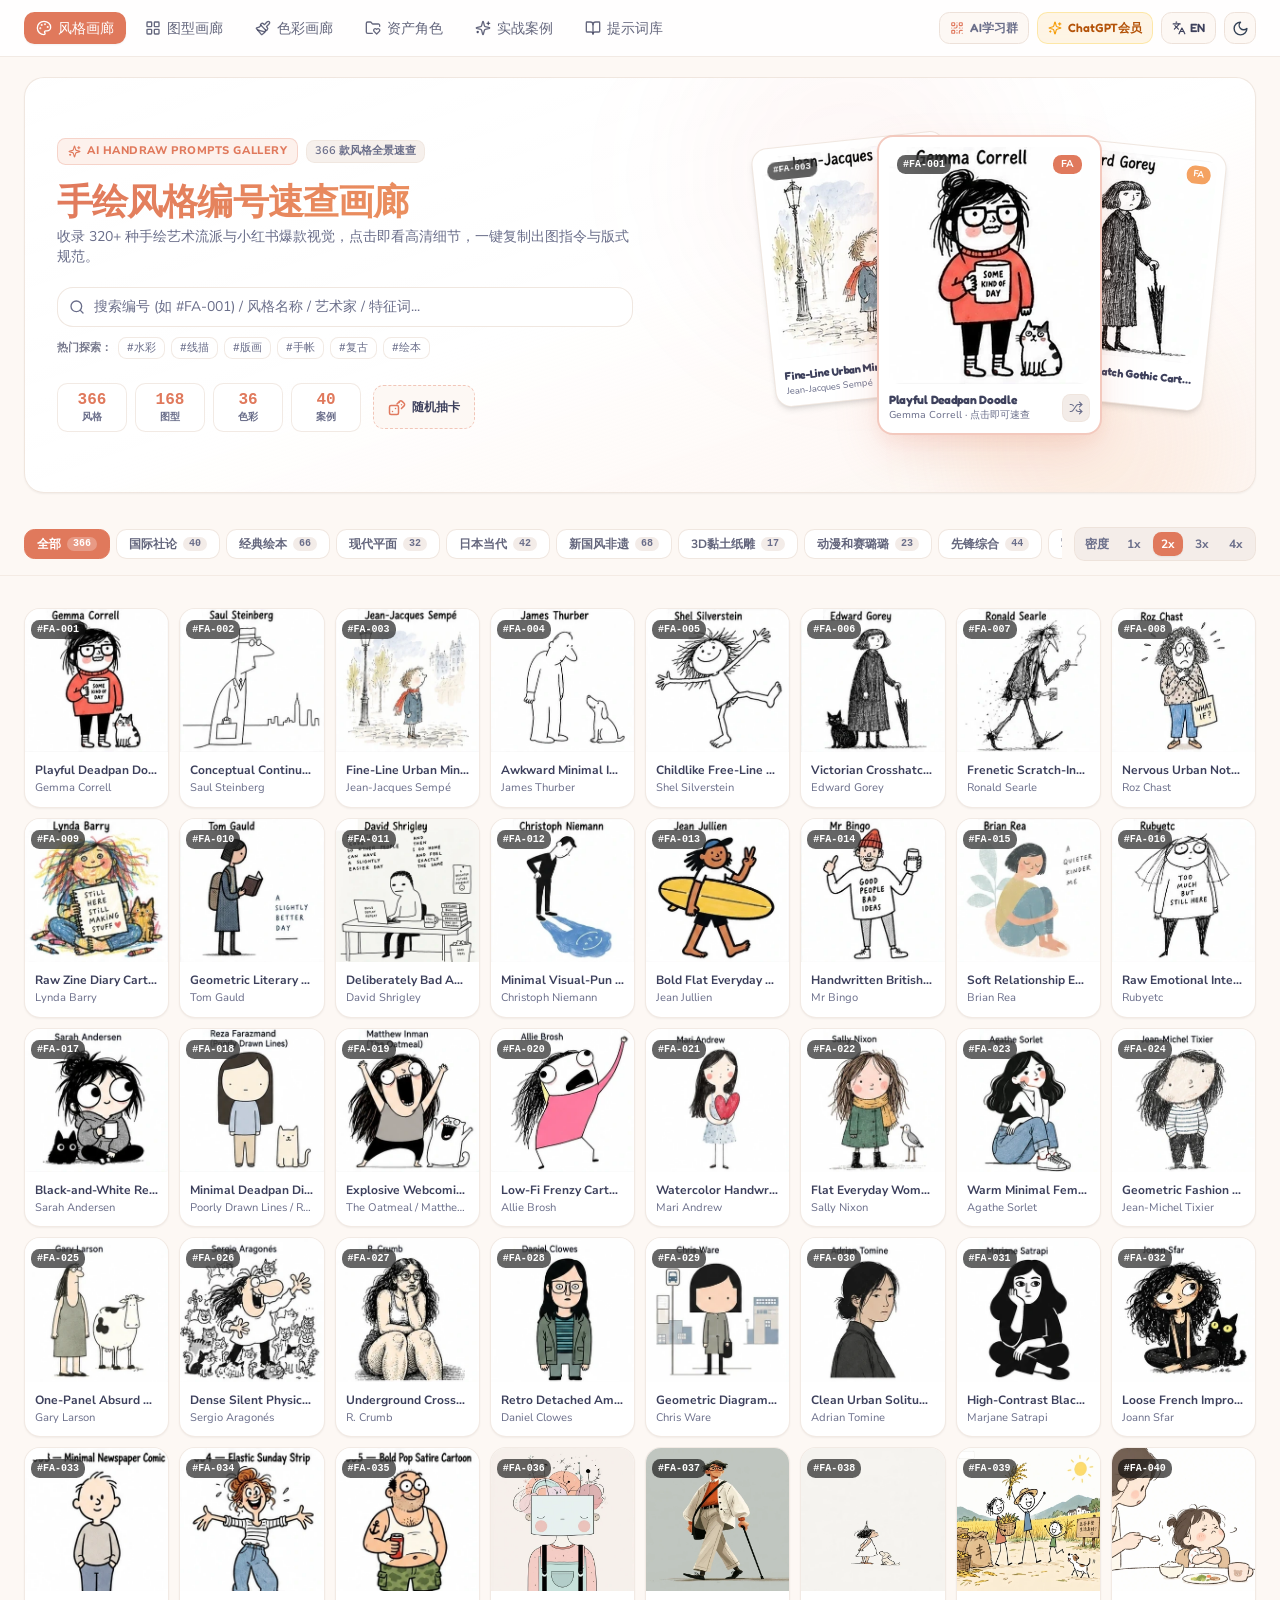
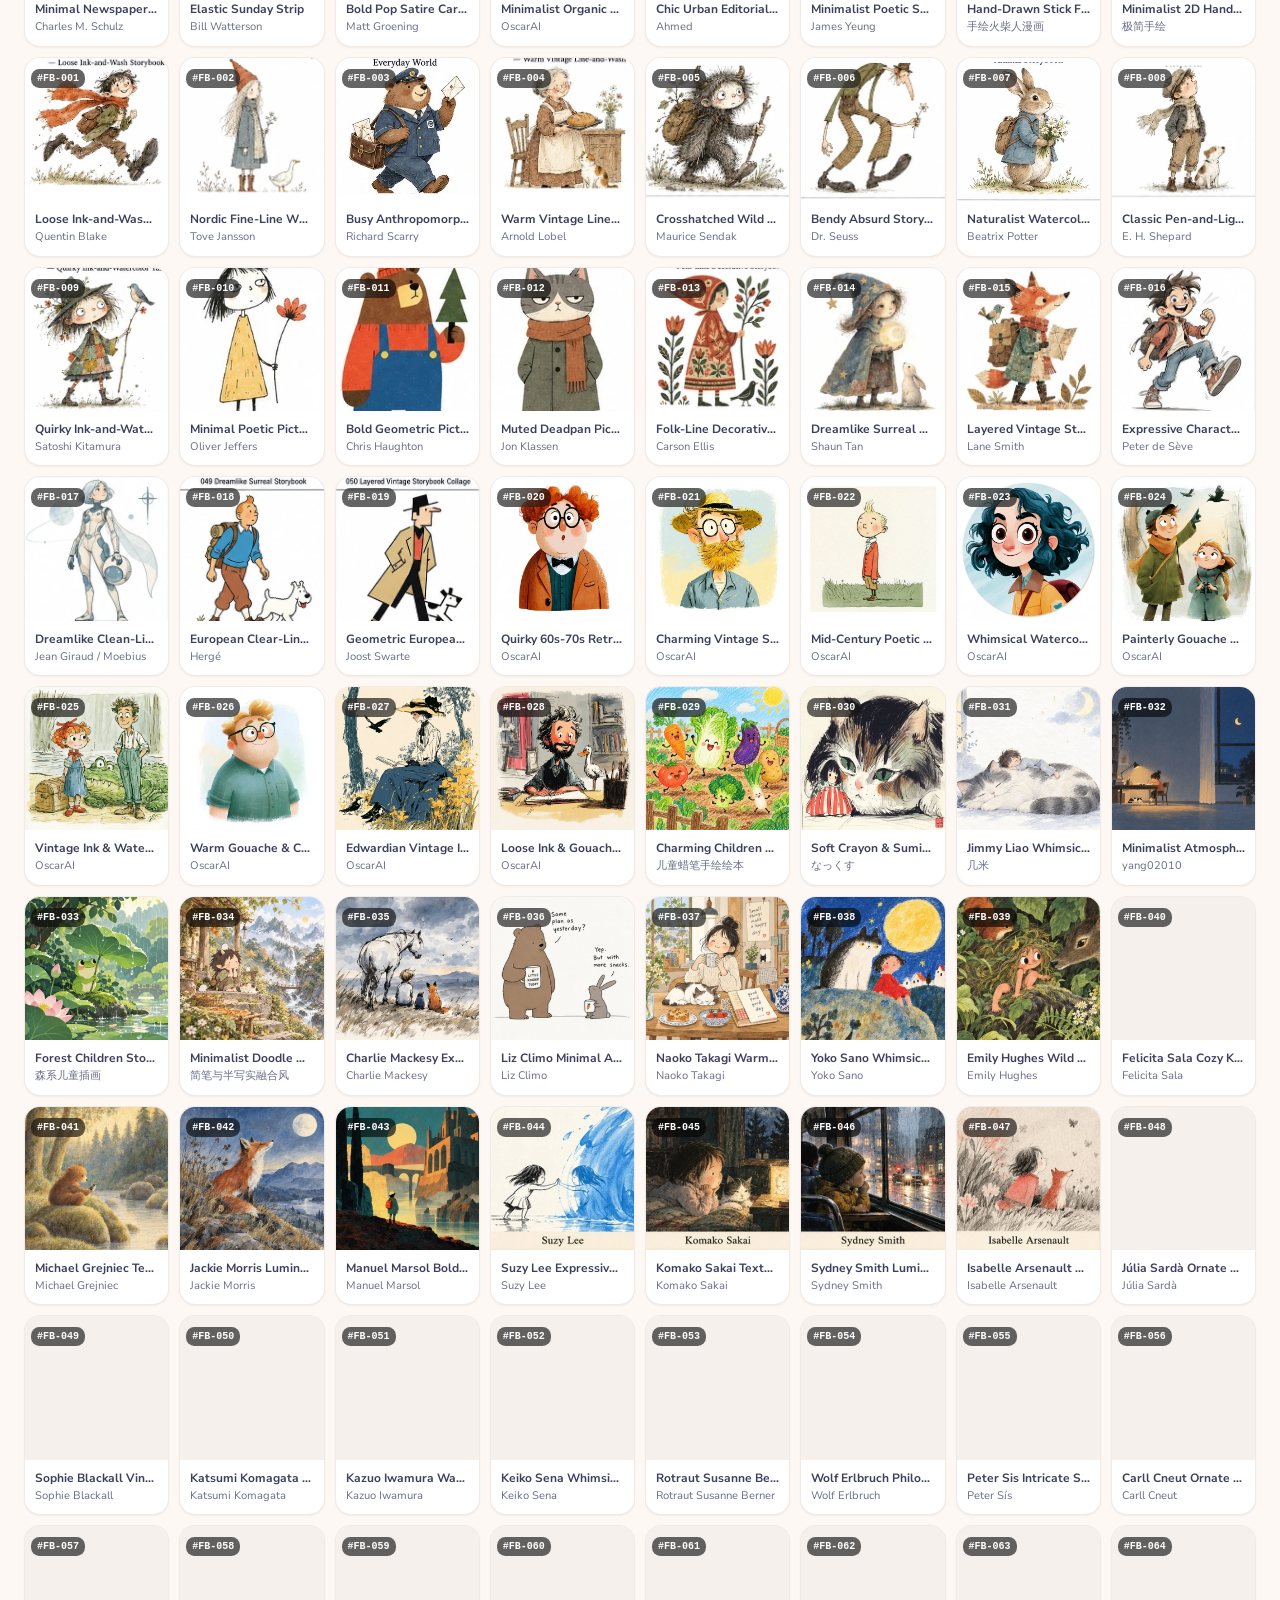
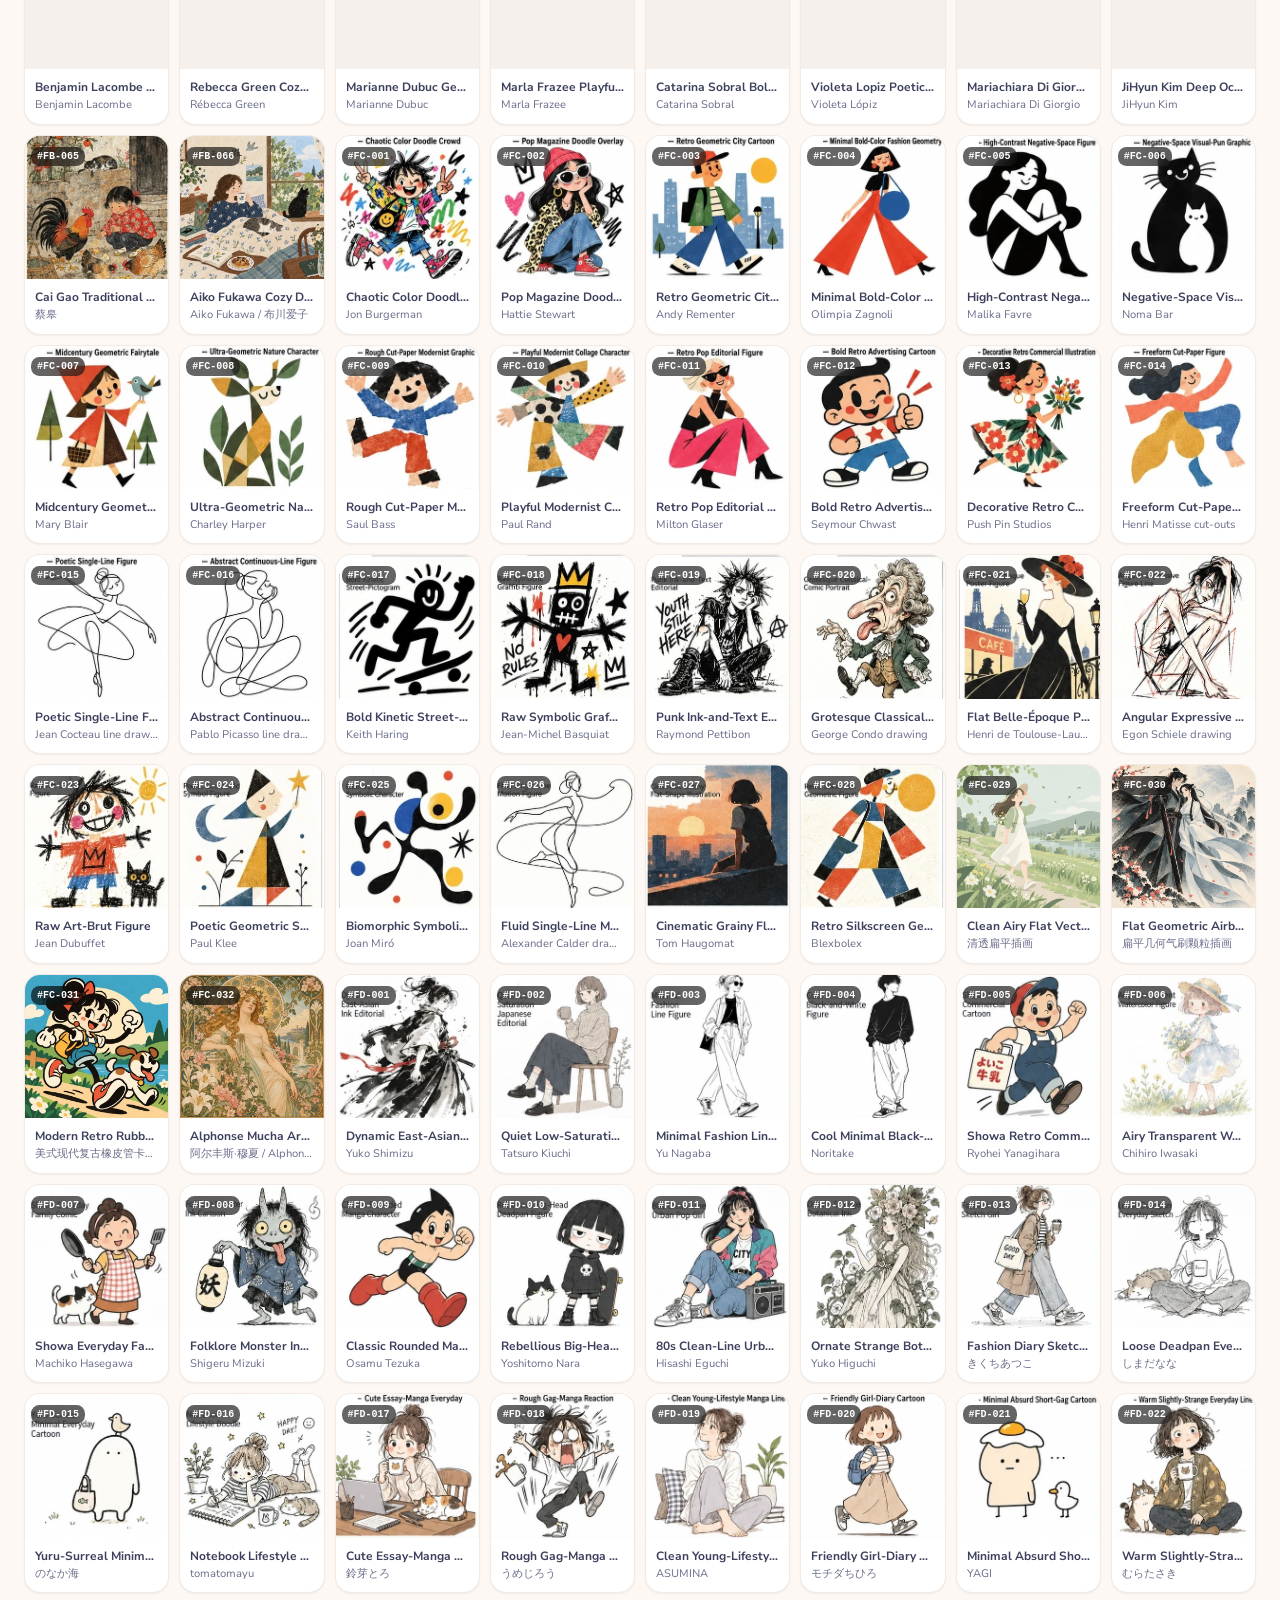
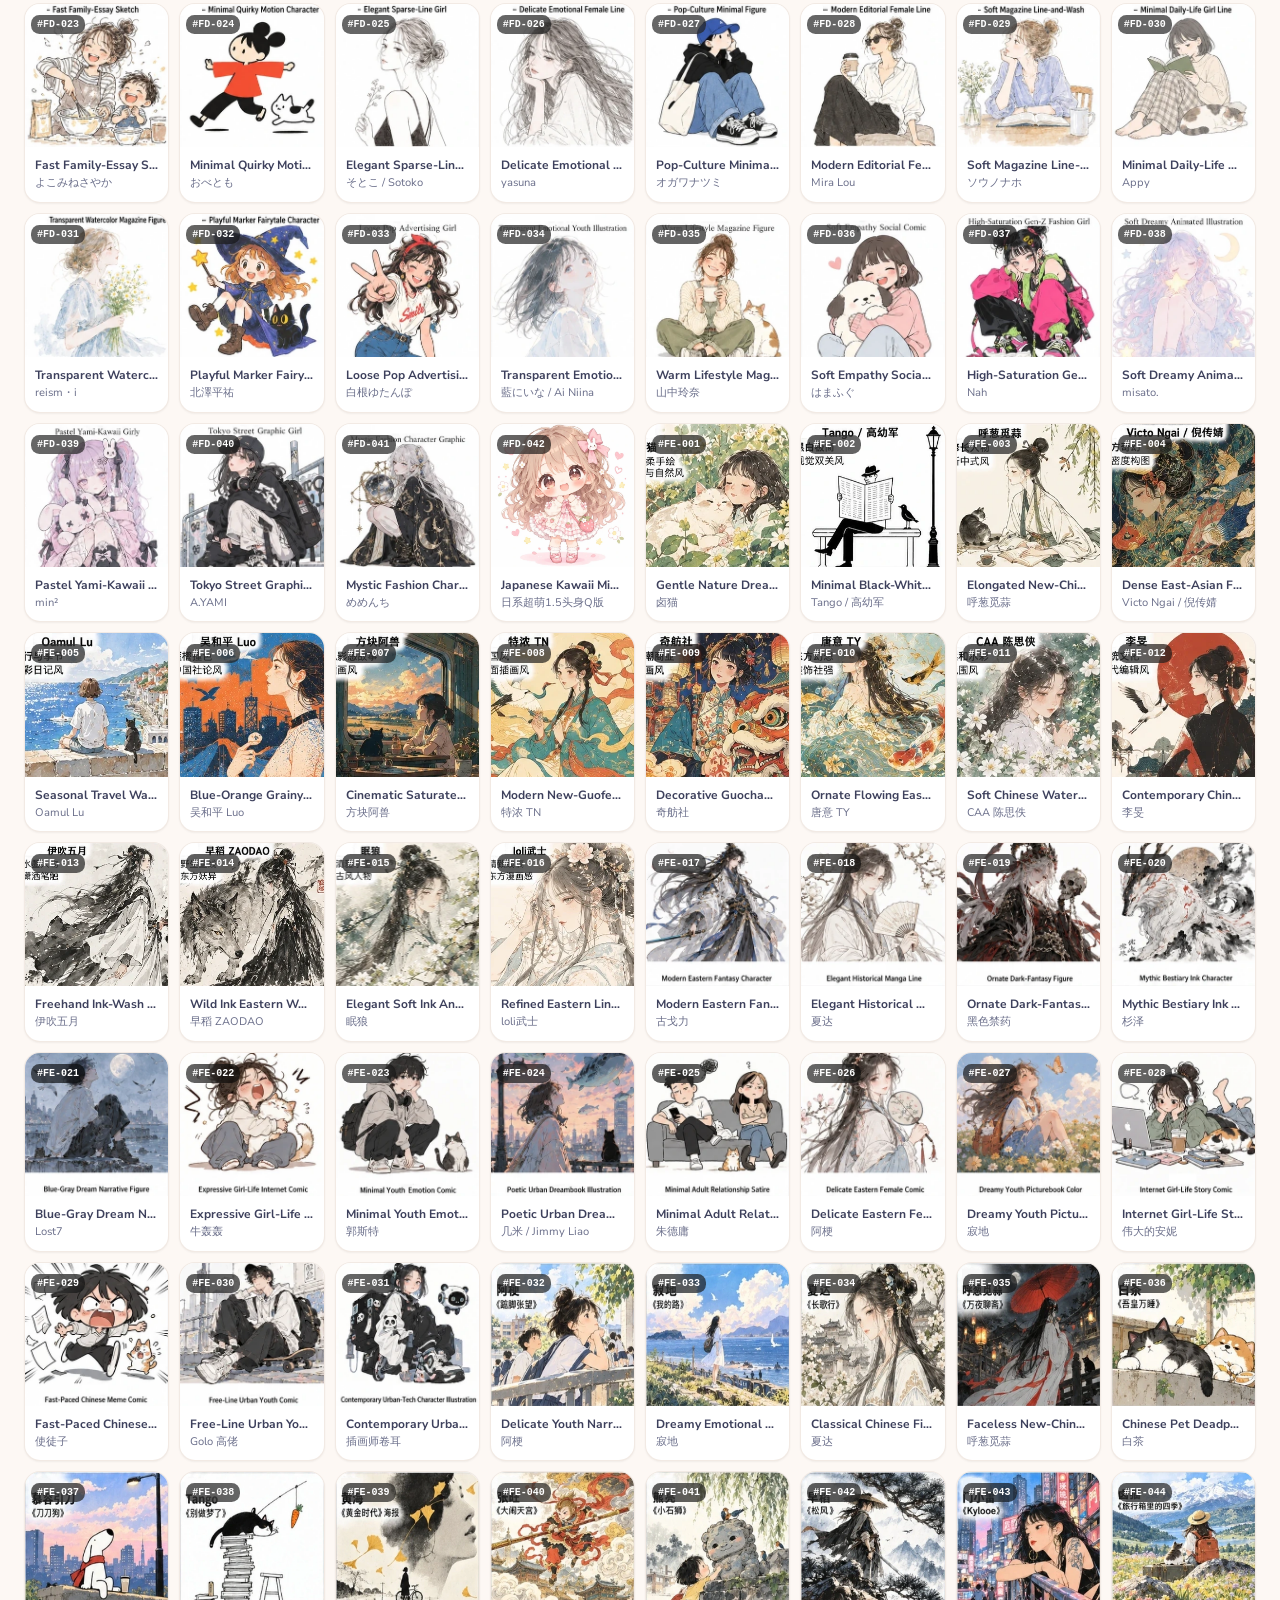
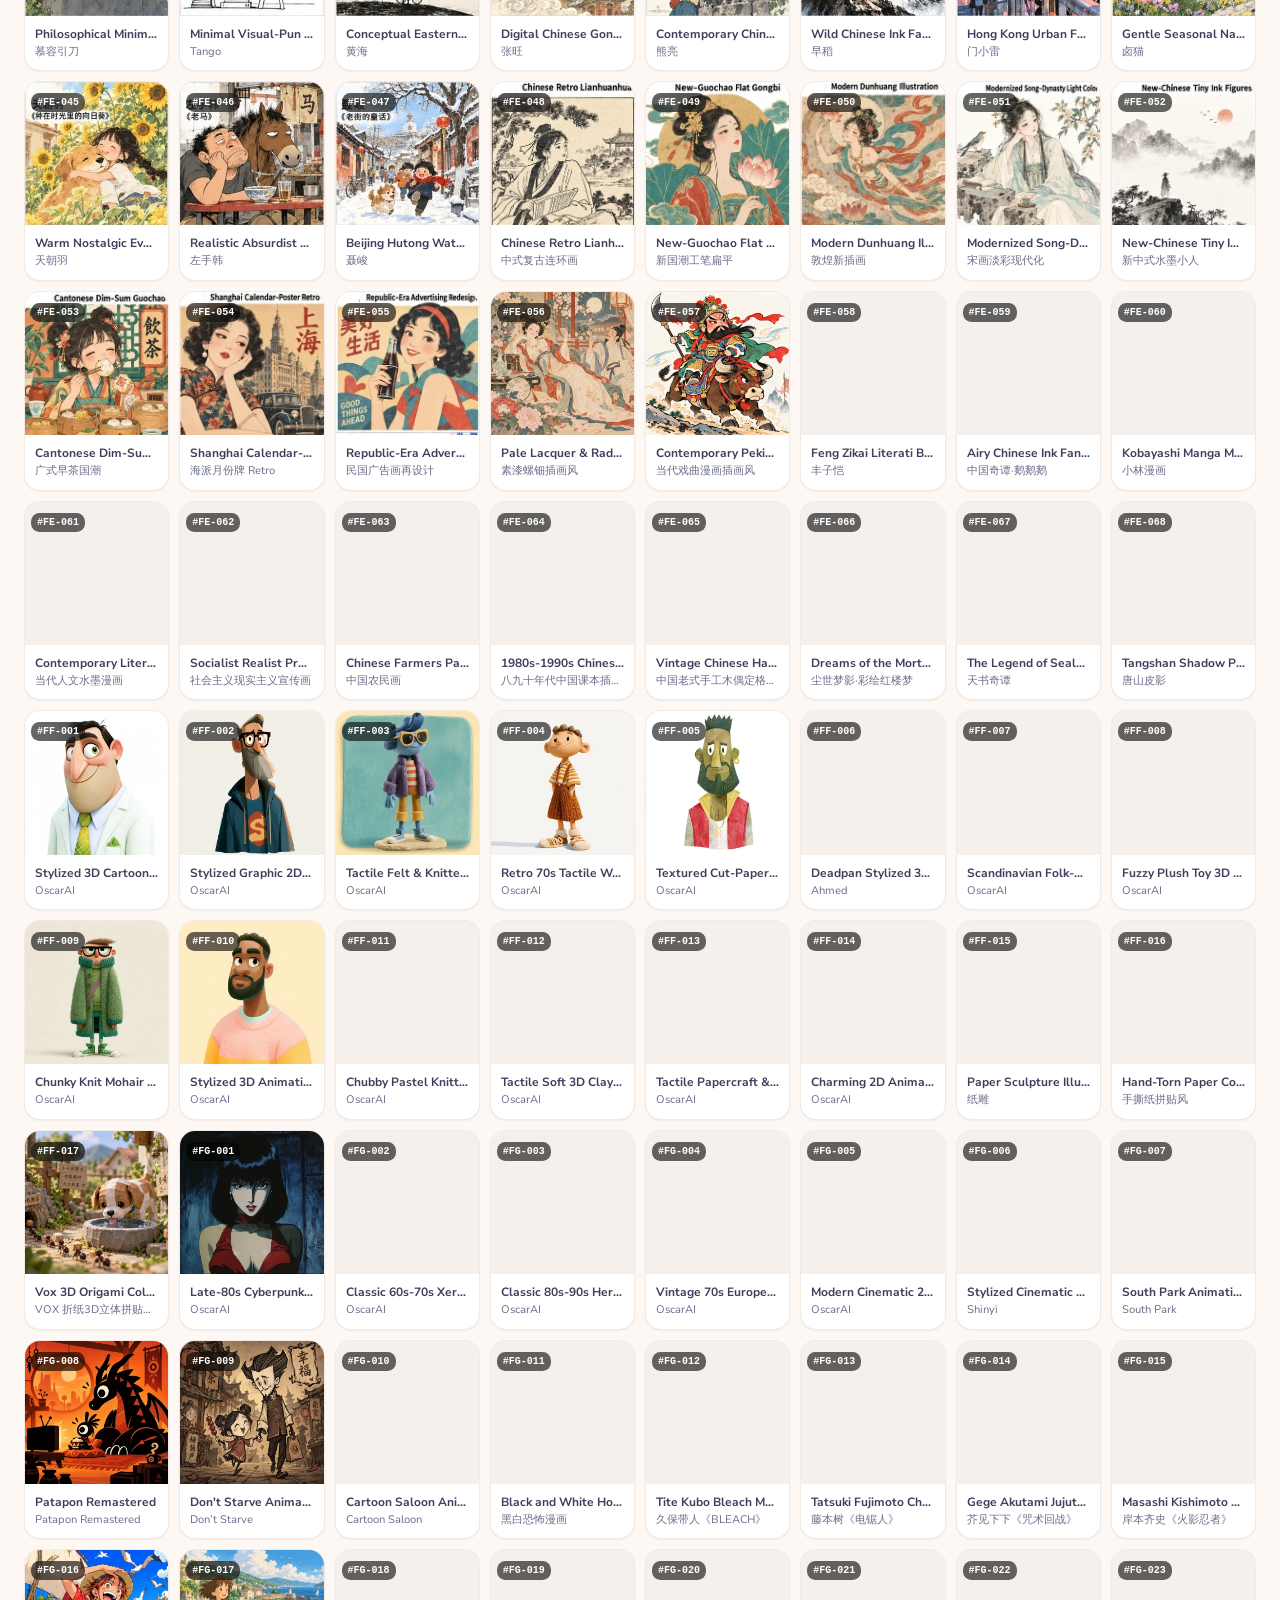
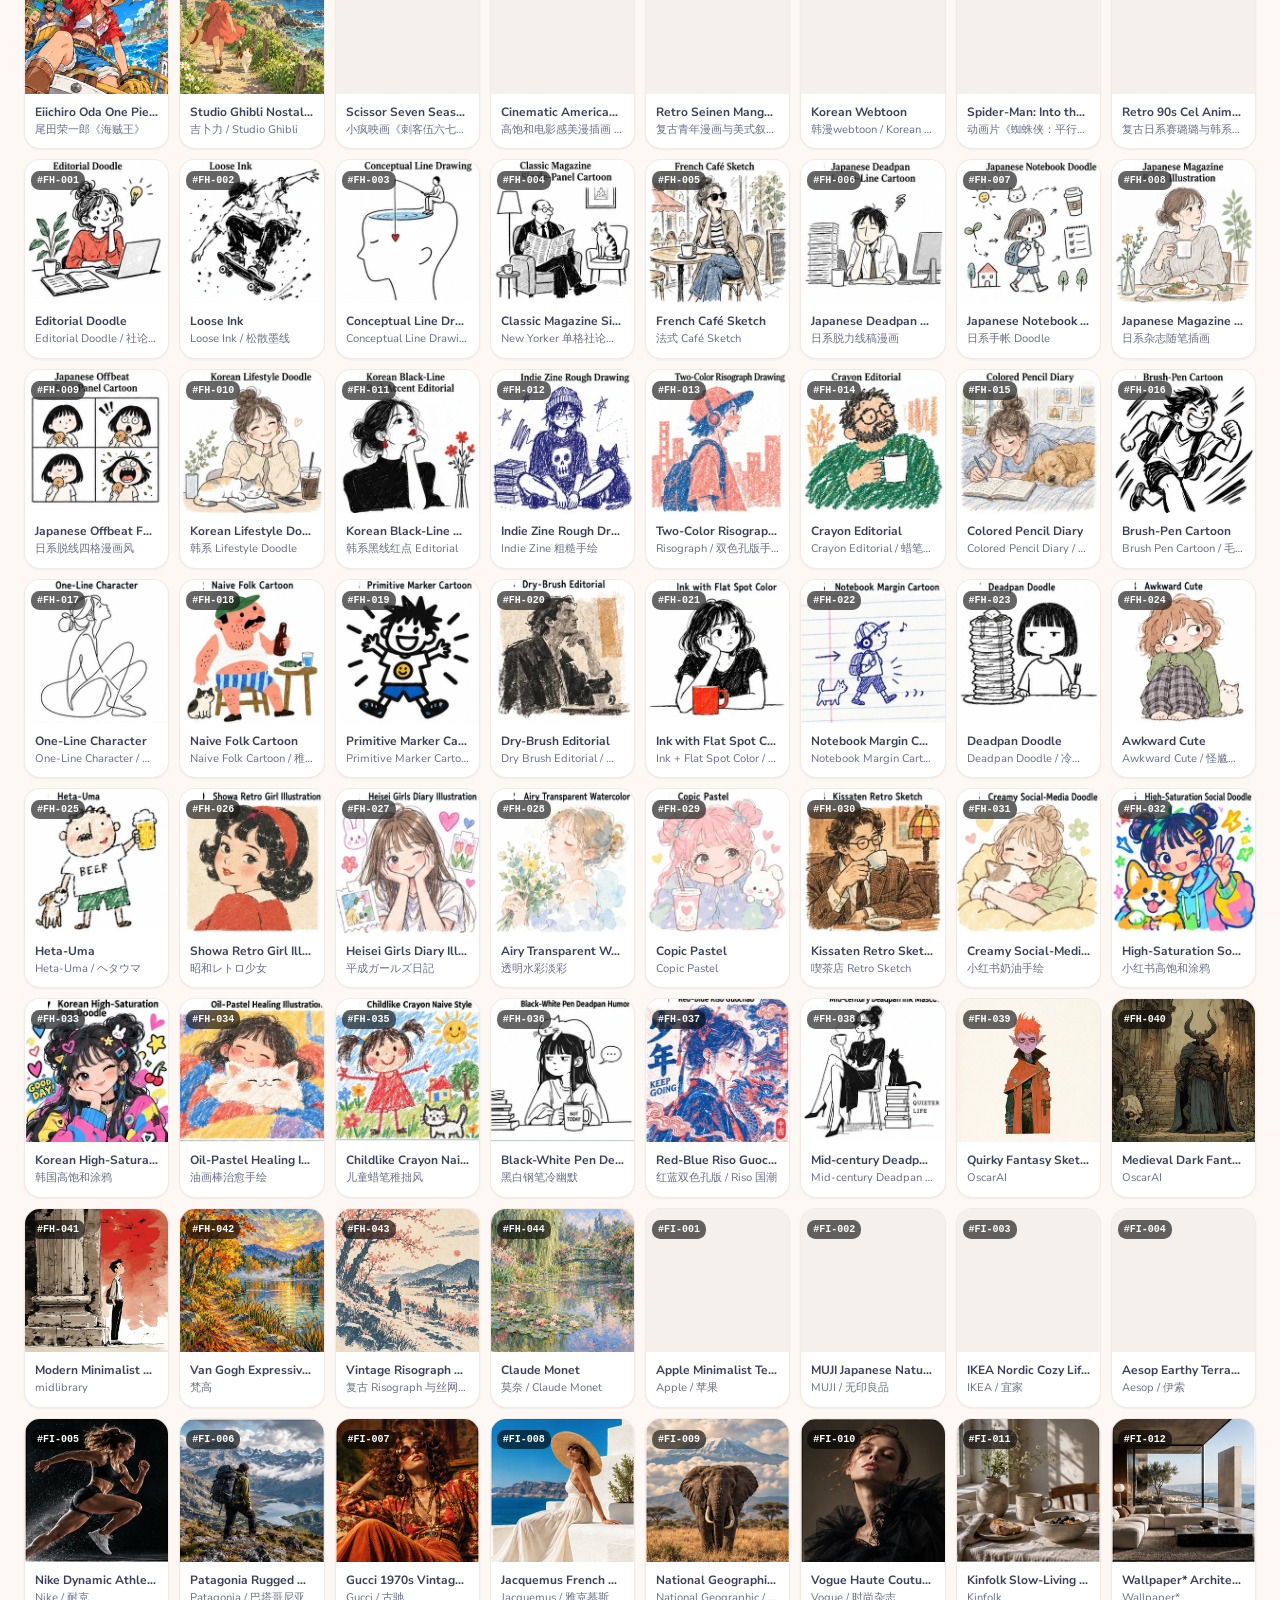
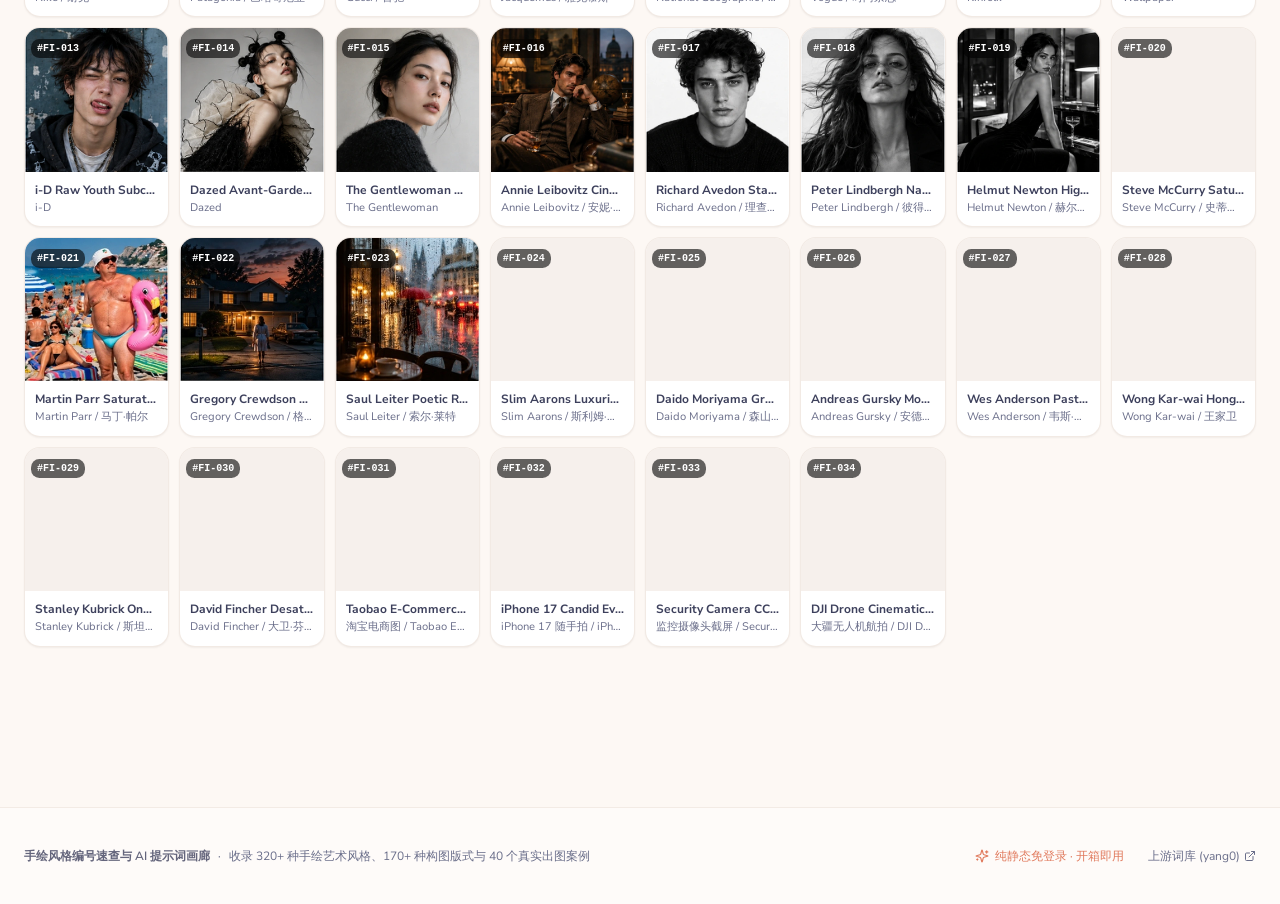
==== commit 2cd06083: "upate" ====
--- a/index.html
+++ b/index.html
@@ -1 +1 @@
-<!DOCTYPE html><!--HrJQU9SCT5AfwvfDHWkjG--><html lang="zh-CN"><head><meta charSet="utf-8"/><meta name="viewport" content="width=device-width, initial-scale=1"/><link rel="preload" as="image" href="/assets/images/individual/FA/FA-003.webp"/><link rel="preload" as="image" href="/assets/images/individual/FA/FA-006.webp"/><link rel="preload" as="image" href="/assets/images/individual/FA/FA-001.webp"/><link rel="stylesheet" href="/_next/static/css/a8c3f9c250e40012.css" data-precedence="next"/><link rel="preload" as="script" fetchPriority="low" href="/_next/static/chunks/webpack-60785faceb2046e0.js"/><script src="/_next/static/chunks/4bd1b696-c023c6e3521b1417.js" async=""></script><script src="/_next/static/chunks/255-53a1bbc9e91bb317.js" async=""></script><script src="/_next/static/chunks/main-app-224a238ee8351d90.js" async=""></script><script src="/_next/static/chunks/137-3dc5d481a60df0d7.js" async=""></script><script src="/_next/static/chunks/619-ba102abea3e3d0e4.js" async=""></script><script src="/_next/static/chunks/141-52a8087c3ea4f1a8.js" async=""></script><script src="/_next/static/chunks/app/layout-be6c3257e88152ad.js" async=""></script><script src="/_next/static/chunks/app/not-found-c6d97f9d87665b32.js" async=""></script><script src="/_next/static/chunks/893-fdd76cc75ac80b54.js" async=""></script><script src="/_next/static/chunks/699-0515f97ca4f94f9f.js" async=""></script><script src="/_next/static/chunks/573-8366a5373d7b0334.js" async=""></script><script src="/_next/static/chunks/app/page-d9f7e948e05feb93.js" async=""></script><link rel="icon" href="/favicon.svg" type="image/svg+xml"/><link rel="preconnect" href="https://fonts.googleapis.com"/><link rel="preconnect" href="https://fonts.gstatic.com" crossorigin="anonymous"/><title>手绘风格编号速查与 AI 提示词画廊</title><meta name="description" content="320+ 种手绘艺术风格速查，170+ 种小红书构图版式，36 种经典配色方案，40 个真实出图案例与交互式提示词拼装工坊。"/><meta property="og:title" content="手绘风格编号速查与 AI 提示词画廊"/><meta property="og:description" content="320+ 种手绘风格编号速查，点击即看高清细节，一键复制提示词与参考拼图。"/><meta property="og:image" content="https://inshub.github.io/handraw-style-site/og-banner.jpg"/><meta name="twitter:card" content="summary_large_image"/><meta name="twitter:title" content="手绘风格编号速查与 AI 提示词画廊"/><meta name="twitter:description" content="320+ 种手绘风格编号速查，点击即看高清细节，一键复制提示词与参考拼图。"/><meta name="twitter:image" content="https://inshub.github.io/handraw-style-site/og-banner.jpg"/><link rel="icon" href="/favicon.svg"/><link href="https://fonts.googleapis.com/css2?family=Fredoka:wght@500;600;700&amp;family=Nunito+Sans:ital,opsz,wght@0,6..12,400..700;1,6..12,400..700&amp;display=swap" rel="stylesheet"/><script src="/_next/static/chunks/polyfills-42372ed130431b0a.js" noModule=""></script></head><body class="min-h-screen bg-background text-foreground antialiased selection:bg-terracotta-soft selection:text-primary"><div hidden=""><!--$--><!--/$--></div><script>((a,b,c,d,e,f,g,h)=>{let i=document.documentElement,j=["light","dark"];function k(b){var c;(Array.isArray(a)?a:[a]).forEach(a=>{let c="class"===a,d=c&&f?e.map(a=>f[a]||a):e;c?(i.classList.remove(...d),i.classList.add(f&&f[b]?f[b]:b)):i.setAttribute(a,b)}),c=b,h&&j.includes(c)&&(i.style.colorScheme=c)}if(d)k(d);else try{let a=localStorage.getItem(b)||c,d=g&&"system"===a?window.matchMedia("(prefers-color-scheme: dark)").matches?"dark":"light":a;k(d)}catch(a){}})("class","theme","system",null,["light","dark"],null,true,true)</script><div class="flex min-h-screen flex-col"><header class="sticky top-0 z-40 w-full border-b border-border/70 bg-card/85 backdrop-blur-md transition-colors"><div class="max-w-[1440px] mx-auto flex h-14 items-center justify-between px-4 sm:px-6"><nav class="flex items-center gap-1 sm:gap-1.5 overflow-x-auto no-scrollbar py-1"><a class="inline-flex items-center gap-1.5 px-3 py-1.5 text-xs sm:text-sm font-semibold rounded-lg transition-all whitespace-nowrap active:scale-[0.98] bg-primary text-primary-foreground shadow-sm hover:bg-terracotta-light" href="/"><svg xmlns="http://www.w3.org/2000/svg" width="24" height="24" viewBox="0 0 24 24" fill="none" stroke="currentColor" stroke-width="2" stroke-linecap="round" stroke-linejoin="round" class="lucide lucide-palette h-3.5 w-3.5 sm:h-4 sm:w-4"><circle cx="13.5" cy="6.5" r=".5" fill="currentColor"></circle><circle cx="17.5" cy="10.5" r=".5" fill="currentColor"></circle><circle cx="8.5" cy="7.5" r=".5" fill="currentColor"></circle><circle cx="6.5" cy="12.5" r=".5" fill="currentColor"></circle><path d="M12 2C6.5 2 2 6.5 2 12s4.5 10 10 10c.926 0 1.648-.746 1.648-1.688 0-.437-.18-.835-.437-1.125-.29-.289-.438-.652-.438-1.125a1.64 1.64 0 0 1 1.668-1.668h1.996c3.051 0 5.555-2.503 5.555-5.554C21.965 6.012 17.461 2 12 2z"></path></svg><span class="font-heading font-medium">风格画廊</span></a><a class="inline-flex items-center gap-1.5 px-3 py-1.5 text-xs sm:text-sm font-semibold rounded-lg transition-all whitespace-nowrap active:scale-[0.98] text-foreground/80 hover:text-primary hover:bg-terracotta-soft border border-transparent hover:border-terracotta/20" href="/layouts/"><svg xmlns="http://www.w3.org/2000/svg" width="24" height="24" viewBox="0 0 24 24" fill="none" stroke="currentColor" stroke-width="2" stroke-linecap="round" stroke-linejoin="round" class="lucide lucide-layout-grid h-3.5 w-3.5 sm:h-4 sm:w-4"><rect width="7" height="7" x="3" y="3" rx="1"></rect><rect width="7" height="7" x="14" y="3" rx="1"></rect><rect width="7" height="7" x="14" y="14" rx="1"></rect><rect width="7" height="7" x="3" y="14" rx="1"></rect></svg><span class="font-heading font-medium">图型画廊</span></a><a class="inline-flex items-center gap-1.5 px-3 py-1.5 text-xs sm:text-sm font-semibold rounded-lg transition-all whitespace-nowrap active:scale-[0.98] text-foreground/80 hover:text-primary hover:bg-terracotta-soft border border-transparent hover:border-terracotta/20" href="/colors/"><svg xmlns="http://www.w3.org/2000/svg" width="24" height="24" viewBox="0 0 24 24" fill="none" stroke="currentColor" stroke-width="2" stroke-linecap="round" stroke-linejoin="round" class="lucide lucide-paintbrush h-3.5 w-3.5 sm:h-4 sm:w-4"><path d="m14.622 17.897-10.68-2.913"></path><path d="M18.376 2.622a1 1 0 1 1 3.002 3.002L17.36 9.643a.5.5 0 0 0 0 .707l.944.944a2.41 2.41 0 0 1 0 3.408l-.944.944a.5.5 0 0 1-.707 0L8.354 7.348a.5.5 0 0 1 0-.707l.944-.944a2.41 2.41 0 0 1 3.408 0l.944.944a.5.5 0 0 0 .707 0z"></path><path d="M9 8c-1.804 2.71-3.97 3.46-6.583 3.948a.507.507 0 0 0-.302.819l7.32 8.883a1 1 0 0 0 1.185.204C12.735 20.405 16 16.792 16 15"></path></svg><span class="font-heading font-medium">色彩画廊</span></a><a class="inline-flex items-center gap-1.5 px-3 py-1.5 text-xs sm:text-sm font-semibold rounded-lg transition-all whitespace-nowrap active:scale-[0.98] text-foreground/80 hover:text-primary hover:bg-terracotta-soft border border-transparent hover:border-terracotta/20" href="/assets/"><svg xmlns="http://www.w3.org/2000/svg" width="24" height="24" viewBox="0 0 24 24" fill="none" stroke="currentColor" stroke-width="2" stroke-linecap="round" stroke-linejoin="round" class="lucide lucide-folder-heart h-3.5 w-3.5 sm:h-4 sm:w-4"><path d="M11 20H4a2 2 0 0 1-2-2V5a2 2 0 0 1 2-2h3.9a2 2 0 0 1 1.69.9l.81 1.2a2 2 0 0 0 1.67.9H20a2 2 0 0 1 2 2v1.5"></path><path d="M13.9 17.45c-1.2-1.2-1.14-2.8-.2-3.73a2.43 2.43 0 0 1 3.44 0l.36.34.34-.34a2.43 2.43 0 0 1 3.45-.01c.95.95 1 2.53-.2 3.74L17.5 21Z"></path></svg><span class="font-heading font-medium">资产角色</span></a><a class="inline-flex items-center gap-1.5 px-3 py-1.5 text-xs sm:text-sm font-semibold rounded-lg transition-all whitespace-nowrap active:scale-[0.98] text-foreground/80 hover:text-primary hover:bg-terracotta-soft border border-transparent hover:border-terracotta/20" href="/cases/"><svg xmlns="http://www.w3.org/2000/svg" width="24" height="24" viewBox="0 0 24 24" fill="none" stroke="currentColor" stroke-width="2" stroke-linecap="round" stroke-linejoin="round" class="lucide lucide-sparkles h-3.5 w-3.5 sm:h-4 sm:w-4"><path d="M9.937 15.5A2 2 0 0 0 8.5 14.063l-6.135-1.582a.5.5 0 0 1 0-.962L8.5 9.936A2 2 0 0 0 9.937 8.5l1.582-6.135a.5.5 0 0 1 .963 0L14.063 8.5A2 2 0 0 0 15.5 9.937l6.135 1.581a.5.5 0 0 1 0 .964L15.5 14.063a2 2 0 0 0-1.437 1.437l-1.582 6.135a.5.5 0 0 1-.963 0z"></path><path d="M20 3v4"></path><path d="M22 5h-4"></path><path d="M4 17v2"></path><path d="M5 18H3"></path></svg><span class="font-heading font-medium">实战案例</span></a><a class="inline-flex items-center gap-1.5 px-3 py-1.5 text-xs sm:text-sm font-semibold rounded-lg transition-all whitespace-nowrap active:scale-[0.98] text-foreground/80 hover:text-primary hover:bg-terracotta-soft border border-transparent hover:border-terracotta/20" href="/tutorials/"><svg xmlns="http://www.w3.org/2000/svg" width="24" height="24" viewBox="0 0 24 24" fill="none" stroke="currentColor" stroke-width="2" stroke-linecap="round" stroke-linejoin="round" class="lucide lucide-book-open h-3.5 w-3.5 sm:h-4 sm:w-4"><path d="M12 7v14"></path><path d="M3 18a1 1 0 0 1-1-1V4a1 1 0 0 1 1-1h5a4 4 0 0 1 4 4 4 4 0 0 1 4-4h5a1 1 0 0 1 1 1v13a1 1 0 0 1-1 1h-6a3 3 0 0 0-3 3 3 3 0 0 0-3-3z"></path></svg><span class="font-heading font-medium">提示词库</span></a></nav><div class="flex items-center gap-1.5 sm:gap-2 ml-2 shrink-0"><button class="justify-center whitespace-nowrap ring-offset-background focus-visible:outline-none focus-visible:ring-2 focus-visible:ring-ring focus-visible:ring-offset-2 disabled:pointer-events-none disabled:opacity-50 select-none border bg-background hover:bg-accent hidden md:inline-flex items-center gap-1.5 px-2.5 h-8 text-xs font-semibold rounded-lg border-border hover:border-terracotta hover:text-primary transition-all text-muted-foreground active:scale-[0.98]" title="查看 AI 学习共进群二维码" type="button" aria-haspopup="dialog" aria-expanded="false" data-state="closed"><svg xmlns="http://www.w3.org/2000/svg" width="24" height="24" viewBox="0 0 24 24" fill="none" stroke="currentColor" stroke-width="2" stroke-linecap="round" stroke-linejoin="round" class="lucide lucide-qr-code h-3.5 w-3.5 text-terracotta"><rect width="5" height="5" x="3" y="3" rx="1"></rect><rect width="5" height="5" x="16" y="3" rx="1"></rect><rect width="5" height="5" x="3" y="16" rx="1"></rect><path d="M21 16h-3a2 2 0 0 0-2 2v3"></path><path d="M21 21v.01"></path><path d="M12 7v3a2 2 0 0 1-2 2H7"></path><path d="M3 12h.01"></path><path d="M12 3h.01"></path><path d="M12 16v.01"></path><path d="M16 12h1"></path><path d="M21 12v.01"></path><path d="M12 21v-1"></path></svg><span class="font-heading">AI学习群</span></button><a href="https://www.cchub.top/" target="_blank" rel="noopener noreferrer" class="group hidden lg:inline-flex items-center justify-center gap-1.5 px-2.5 h-8 text-xs font-semibold rounded-lg border border-amber-300/40 bg-amber-500/10 text-amber-700 dark:text-amber-400 hover:bg-amber-500/20 transition-all active:scale-[0.98]" title="访问 ChatGPT 会员专区"><div class="inline-flex items-center justify-center select-none cursor-pointer text-amber-500 group-hover:scale-110 transition-transform"><svg fill="none" height="14" stroke="currentColor" stroke-linecap="round" stroke-linejoin="round" stroke-width="2" viewBox="0 0 24 24" width="14" xmlns="http://www.w3.org/2000/svg"><path d="M9.937 15.5A2 2 0 0 0 8.5 14.063l-6.135-1.582a.5.5 0 0 1 0-.962L8.5 9.936A2 2 0 0 0 9.937 8.5l1.582-6.135a.5.5 0 0 1 .963 0L14.063 8.5A2 2 0 0 0 15.5 9.937l6.135 1.581a.5.5 0 0 1 0 .964L15.5 14.063a2 2 0 0 0-1.437 1.437l-1.582 6.135a.5.5 0 0 1-.963 0z"></path><path d="M20 3v4"></path><path d="M22 5h-4"></path><path d="M4 17v2"></path><path d="M5 18H3"></path></svg></div><span class="font-heading">ChatGPT会员</span></a><button class="inline-flex items-center justify-center whitespace-nowrap ring-offset-background focus-visible:outline-none focus-visible:ring-2 focus-visible:ring-ring focus-visible:ring-offset-2 disabled:pointer-events-none disabled:opacity-50 select-none border border-input bg-background hover:bg-accent h-8 px-2.5 text-xs font-semibold gap-1 rounded-lg hover:border-terracotta hover:text-primary transition-all active:scale-[0.98]" aria-label="Switch Language"><svg xmlns="http://www.w3.org/2000/svg" width="24" height="24" viewBox="0 0 24 24" fill="none" stroke="currentColor" stroke-width="2" stroke-linecap="round" stroke-linejoin="round" class="lucide lucide-languages h-3.5 w-3.5"><path d="m5 8 6 6"></path><path d="m4 14 6-6 2-3"></path><path d="M2 5h12"></path><path d="M7 2h1"></path><path d="m22 22-5-10-5 10"></path><path d="M14 18h6"></path></svg><span class="font-heading">EN</span></button><button class="inline-flex items-center justify-center whitespace-nowrap text-sm font-medium ring-offset-background focus-visible:outline-none focus-visible:ring-2 focus-visible:ring-ring focus-visible:ring-offset-2 disabled:pointer-events-none disabled:opacity-50 select-none border border-input bg-background hover:bg-accent h-8 w-8 rounded-lg hover:border-terracotta hover:text-primary transition-all active:scale-[0.98]" aria-label="Toggle theme"><div class="inline-flex items-center justify-center select-none cursor-pointer text-slate-700 dark:text-slate-200"><svg fill="none" height="17" stroke="currentColor" stroke-linecap="round" stroke-linejoin="round" stroke-width="2" viewBox="0 0 24 24" width="17" xmlns="http://www.w3.org/2000/svg"><path d="M12 3a6 6 0 0 0 9 9 9 9 0 1 1-9-9Z"></path></svg></div></button></div></div></header><main class="flex-1"><div class="max-w-[1440px] mx-auto px-4 sm:px-6 pb-20"><div class="relative overflow-hidden rounded-2xl border border-border/80 bg-gradient-to-br from-card via-card/95 to-terracotta-soft/50 p-6 sm:p-8 my-5 shadow-sm transition-all"><div class="absolute top-0 right-1/4 -mt-16 -mr-16 w-80 h-80 rounded-full bg-primary/5 blur-3xl pointer-events-none"></div><div class="absolute bottom-0 right-10 -mb-20 w-64 h-64 rounded-full bg-warm-coral/10 blur-2xl pointer-events-none"></div><div class="grid grid-cols-1 lg:grid-cols-12 gap-8 items-center relative z-10"><div class="lg:col-span-7 space-y-4"><div class="flex flex-wrap items-center gap-2"><div class="inline-flex items-center gap-1.5 px-2.5 py-1 rounded-md text-[11px] font-extrabold uppercase tracking-wider text-primary bg-terracotta-soft border border-terracotta/25"><div class="inline-flex items-center justify-center select-none cursor-pointer text-primary"><svg fill="none" height="13" stroke="currentColor" stroke-linecap="round" stroke-linejoin="round" stroke-width="2" viewBox="0 0 24 24" width="13" xmlns="http://www.w3.org/2000/svg"><path d="M9.937 15.5A2 2 0 0 0 8.5 14.063l-6.135-1.582a.5.5 0 0 1 0-.962L8.5 9.936A2 2 0 0 0 9.937 8.5l1.582-6.135a.5.5 0 0 1 .963 0L14.063 8.5A2 2 0 0 0 15.5 9.937l6.135 1.581a.5.5 0 0 1 0 .964L15.5 14.063a2 2 0 0 0-1.437 1.437l-1.582 6.135a.5.5 0 0 1-.963 0z"></path><path d="M20 3v4"></path><path d="M22 5h-4"></path><path d="M4 17v2"></path><path d="M5 18H3"></path></svg></div><span>AI HANDRAW PROMPTS GALLERY</span></div><span class="hidden sm:inline-flex items-center text-[11px] font-semibold text-muted-foreground bg-muted/60 px-2 py-0.5 rounded-md border border-border/60">326<!-- --> 款风格全景速查</span></div><div class="space-y-1.5"><h1 class="text-2xl sm:text-3xl lg:text-4xl font-extrabold tracking-tight gradient-warm-text font-heading leading-tight">手绘风格编号速查画廊</h1><p class="text-xs sm:text-sm text-muted-foreground leading-relaxed max-w-xl">收录 320+ 种手绘艺术流派与小红书爆款视觉，点击即看高清细节，一键复制出图指令与版式规范。</p></div><div class="relative max-w-xl pt-1"><div class="relative flex items-center"><svg xmlns="http://www.w3.org/2000/svg" width="24" height="24" viewBox="0 0 24 24" fill="none" stroke="currentColor" stroke-width="2" stroke-linecap="round" stroke-linejoin="round" class="lucide lucide-search absolute left-3 h-4 w-4 text-muted-foreground pointer-events-none"><circle cx="11" cy="11" r="8"></circle><path d="m21 21-4.3-4.3"></path></svg><input type="search" class="flex w-full border px-3 py-1 transition-colors file:border-0 file:bg-transparent file:text-sm file:font-medium placeholder:text-muted-foreground focus-visible:outline-none disabled:cursor-not-allowed disabled:opacity-50 pl-9 pr-8 h-10 rounded-xl bg-card border-border/80 focus-visible:ring-1 focus-visible:ring-terracotta focus-visible:border-terracotta shadow-2xs text-xs sm:text-sm" placeholder="搜索编号 (如 #FA-001) / 风格名称 / 艺术家 / 特征词..." value=""/></div><div class="flex flex-wrap items-center gap-1.5 pt-2.5 text-xs text-muted-foreground"><span class="text-[11px] font-semibold text-foreground/70 shrink-0">热门探索：</span><button type="button" class="px-2 py-0.5 rounded-md text-[11px] font-medium transition-all border bg-card text-muted-foreground border-border/70 hover:border-terracotta/40 hover:text-primary hover:bg-terracotta-soft">#<!-- -->水彩</button><button type="button" class="px-2 py-0.5 rounded-md text-[11px] font-medium transition-all border bg-card text-muted-foreground border-border/70 hover:border-terracotta/40 hover:text-primary hover:bg-terracotta-soft">#<!-- -->线描</button><button type="button" class="px-2 py-0.5 rounded-md text-[11px] font-medium transition-all border bg-card text-muted-foreground border-border/70 hover:border-terracotta/40 hover:text-primary hover:bg-terracotta-soft">#<!-- -->版画</button><button type="button" class="px-2 py-0.5 rounded-md text-[11px] font-medium transition-all border bg-card text-muted-foreground border-border/70 hover:border-terracotta/40 hover:text-primary hover:bg-terracotta-soft">#<!-- -->手帐</button><button type="button" class="px-2 py-0.5 rounded-md text-[11px] font-medium transition-all border bg-card text-muted-foreground border-border/70 hover:border-terracotta/40 hover:text-primary hover:bg-terracotta-soft">#<!-- -->复古</button><button type="button" class="px-2 py-0.5 rounded-md text-[11px] font-medium transition-all border bg-card text-muted-foreground border-border/70 hover:border-terracotta/40 hover:text-primary hover:bg-terracotta-soft">#<!-- -->绘本</button></div></div><div class="pt-2 flex flex-wrap items-center gap-2 sm:gap-3"><div class="flex items-center gap-1.5 sm:gap-2"><div class="flex flex-col items-center justify-center min-w-[70px] px-3 py-1.5 rounded-lg border border-border/70 bg-card shadow-2xs"><span class="text-base font-extrabold text-primary font-mono leading-tight">326</span><span class="text-[10px] font-semibold text-muted-foreground">风格</span></div><a class="flex flex-col items-center justify-center min-w-[70px] px-3 py-1.5 rounded-lg border border-border/70 bg-card shadow-2xs hover:border-terracotta transition-all" href="/layouts/"><span class="text-base font-extrabold text-primary font-mono leading-tight">172</span><span class="text-[10px] font-semibold text-muted-foreground">图型</span></a><a class="flex flex-col items-center justify-center min-w-[70px] px-3 py-1.5 rounded-lg border border-border/70 bg-card shadow-2xs hover:border-terracotta transition-all" href="/colors/"><span class="text-base font-extrabold text-primary font-mono leading-tight">36</span><span class="text-[10px] font-semibold text-muted-foreground">色彩</span></a><a class="flex flex-col items-center justify-center min-w-[70px] px-3 py-1.5 rounded-lg border border-border/70 bg-card shadow-2xs hover:border-terracotta transition-all" href="/cases/"><span class="text-base font-extrabold text-primary font-mono leading-tight">40</span><span class="text-[10px] font-semibold text-muted-foreground">案例</span></a></div><button class="inline-flex items-center justify-center whitespace-nowrap ring-offset-background focus-visible:outline-none focus-visible:ring-2 focus-visible:ring-ring focus-visible:ring-offset-2 disabled:pointer-events-none disabled:opacity-50 select-none border bg-background text-xs group h-11 px-3.5 rounded-lg border-dashed border-terracotta/40 hover:border-terracotta hover:bg-terracotta-soft text-foreground hover:text-primary gap-1.5 font-bold transition-all shadow-2xs active:scale-[0.98]" title="随机漫游一种手绘风格"><div class="inline-flex items-center justify-center select-none cursor-pointer text-terracotta group-hover:scale-110 transition-transform"><svg fill="none" height="18" stroke="currentColor" stroke-linecap="round" stroke-linejoin="round" stroke-width="2" viewBox="0 0 24 24" width="18" xmlns="http://www.w3.org/2000/svg"><rect width="12" height="12" x="2" y="10" rx="2" ry="2"></rect><path d="m17.92 14 3.5-3.5a2.41 2.41 0 0 0 0-3.41l-2.6-2.6a2.41 2.41 0 0 0-3.41 0L12 8"></path><path d="M6 18h.01"></path><path d="M10 14h.01"></path><path d="M15 6h.01"></path><path d="M18 9h.01"></path></svg></div><span class="text-xs font-heading">随机抽卡</span></button></div></div><div class="lg:col-span-5 hidden lg:flex items-center justify-center relative min-h-[350px]"><div class="relative w-full max-w-[460px] h-[340px] flex items-center justify-center"><div class="absolute left-1 top-6 w-[180px] sm:w-[195px] aspect-[3/4] rounded-xl border border-border/80 bg-card p-2 shadow-md -rotate-6 hover:-rotate-1 hover:scale-105 hover:shadow-warm-glow hover:z-30 transition-all duration-300 cursor-pointer group z-10 flex flex-col justify-between" title="点击查看：Fine-Line Urban Miniature"><div class="relative w-full flex-1 rounded-lg overflow-hidden bg-muted/40"><img src="/assets/images/individual/FA/FA-003.webp" alt="Fine-Line Urban Miniature" class="w-full h-full object-cover group-hover:scale-105 transition-transform duration-500"/><span class="absolute top-1.5 left-1.5 px-1.5 py-0.5 rounded-md text-[9px] font-mono font-extrabold bg-black/60 text-white backdrop-blur-md shadow-2xs">#<!-- -->FA-003</span><span class="absolute top-1.5 right-1.5 px-1.5 py-0.5 rounded-md text-[9px] font-bold bg-primary text-white shadow-2xs">FA</span></div><div class="pt-2 px-0.5"><h4 class="font-heading font-bold text-[11px] text-foreground truncate block">Fine-Line Urban Miniature</h4><p class="text-[9px] text-muted-foreground truncate">Jean-Jacques Sempé</p></div></div><div class="absolute right-1 top-7 w-[180px] sm:w-[195px] aspect-[3/4] rounded-xl border border-border/80 bg-card p-2 shadow-md rotate-6 hover:rotate-1 hover:scale-105 hover:shadow-warm-glow hover:z-30 transition-all duration-300 cursor-pointer group z-10 flex flex-col justify-between" title="点击查看：Victorian Crosshatch Gothic Cartoon"><div class="relative w-full flex-1 rounded-lg overflow-hidden bg-muted/40"><img src="/assets/images/individual/FA/FA-006.webp" alt="Victorian Crosshatch Gothic Cartoon" class="w-full h-full object-cover group-hover:scale-105 transition-transform duration-500"/><span class="absolute top-1.5 left-1.5 px-1.5 py-0.5 rounded-md text-[9px] font-mono font-extrabold bg-black/60 text-white backdrop-blur-md shadow-2xs">#<!-- -->FA-006</span><span class="absolute top-1.5 right-1.5 px-1.5 py-0.5 rounded-md text-[9px] font-bold bg-warm-coral text-white shadow-2xs">FA</span></div><div class="pt-2 px-0.5"><h4 class="font-heading font-bold text-[11px] text-foreground truncate block">Victorian Crosshatch Gothic Cartoon</h4><p class="text-[9px] text-muted-foreground truncate">Edward Gorey</p></div></div><div class="relative w-[210px] sm:w-[225px] aspect-[3/4] rounded-xl border-2 border-primary/40 bg-card p-2.5 shadow-warm-glow-lg -rotate-0.5 hover:rotate-0 hover:scale-105 hover:border-primary transition-all duration-300 cursor-pointer group z-20 flex flex-col justify-between" title="点击筛选：Playful Deadpan Doodle，点击右下角按钮换一组"><div class="relative w-full flex-1 rounded-lg overflow-hidden bg-muted/40"><img src="/assets/images/individual/FA/FA-001.webp" alt="Playful Deadpan Doodle" class="w-full h-full object-cover group-hover:scale-105 transition-transform duration-500"/><span class="absolute top-2 left-2 px-1.5 py-0.5 rounded-md text-[10px] font-mono font-extrabold bg-black/60 text-white backdrop-blur-md shadow-2xs">#<!-- -->FA-001</span><span class="absolute top-2 right-2 px-2 py-0.5 rounded-md text-[10px] font-bold bg-primary text-white shadow-xs">FA</span></div><div class="pt-2 flex items-center justify-between gap-1.5"><div class="overflow-hidden"><h4 class="font-heading font-bold text-xs text-foreground truncate block">Playful Deadpan Doodle</h4><p class="text-[10px] text-muted-foreground truncate">Gemma Correll<!-- --> · 点击即可速查</p></div><button type="button" class="p-1.5 rounded-md bg-secondary hover:bg-terracotta-soft hover:text-primary text-muted-foreground border border-border/60 transition-colors shrink-0 shadow-2xs active:scale-95" title="全库换一组风格 (326款随机)"><svg xmlns="http://www.w3.org/2000/svg" width="24" height="24" viewBox="0 0 24 24" fill="none" stroke="currentColor" stroke-width="2" stroke-linecap="round" stroke-linejoin="round" class="lucide lucide-shuffle h-3.5 w-3.5"><path d="M2 18h1.4c1.3 0 2.5-.6 3.3-1.7l6.1-8.6c.7-1.1 2-1.7 3.3-1.7H22"></path><path d="m18 2 4 4-4 4"></path><path d="M2 6h1.9c1.5 0 2.9.9 3.6 2.2"></path><path d="M22 18h-5.9c-1.3 0-2.6-.7-3.3-1.8l-.5-.8"></path><path d="m18 14 4 4-4 4"></path></svg></button></div></div></div></div></div></div><div class="sticky top-14 z-30 py-3 bg-background/95 backdrop-blur-md border-b border-border/60 -mx-4 sm:-mx-6 px-4 sm:px-6 transition-colors"><div class="flex flex-col sm:flex-row sm:items-center justify-between gap-3"><div class="flex items-center gap-1.5 overflow-x-auto no-scrollbar py-1"><button type="button" class="inline-flex items-center gap-1.5 px-3 py-1.5 rounded-lg text-xs font-bold transition-all whitespace-nowrap border active:scale-[0.98] bg-primary text-primary-foreground border-primary shadow-xs"><span>全部</span><span class="px-1.5 py-0.5 rounded-md text-[10px] font-mono leading-none bg-white/25 text-white">326</span></button><button type="button" class="inline-flex items-center gap-1.5 px-3 py-1.5 rounded-lg text-xs font-bold transition-all whitespace-nowrap border shadow-2xs active:scale-[0.98] bg-card text-foreground/80 border-border/80 hover:border-terracotta/40 hover:text-primary hover:bg-terracotta-soft"><span>国际社论</span><span class="px-1.5 py-0.5 rounded-md text-[10px] font-mono leading-none bg-secondary text-muted-foreground">40</span></button><button type="button" class="inline-flex items-center gap-1.5 px-3 py-1.5 rounded-lg text-xs font-bold transition-all whitespace-nowrap border shadow-2xs active:scale-[0.98] bg-card text-foreground/80 border-border/80 hover:border-terracotta/40 hover:text-primary hover:bg-terracotta-soft"><span>经典绘本</span><span class="px-1.5 py-0.5 rounded-md text-[10px] font-mono leading-none bg-secondary text-muted-foreground">66</span></button><button type="button" class="inline-flex items-center gap-1.5 px-3 py-1.5 rounded-lg text-xs font-bold transition-all whitespace-nowrap border shadow-2xs active:scale-[0.98] bg-card text-foreground/80 border-border/80 hover:border-terracotta/40 hover:text-primary hover:bg-terracotta-soft"><span>现代平面</span><span class="px-1.5 py-0.5 rounded-md text-[10px] font-mono leading-none bg-secondary text-muted-foreground">31</span></button><button type="button" class="inline-flex items-center gap-1.5 px-3 py-1.5 rounded-lg text-xs font-bold transition-all whitespace-nowrap border shadow-2xs active:scale-[0.98] bg-card text-foreground/80 border-border/80 hover:border-terracotta/40 hover:text-primary hover:bg-terracotta-soft"><span>日本当代</span><span class="px-1.5 py-0.5 rounded-md text-[10px] font-mono leading-none bg-secondary text-muted-foreground">42</span></button><button type="button" class="inline-flex items-center gap-1.5 px-3 py-1.5 rounded-lg text-xs font-bold transition-all whitespace-nowrap border shadow-2xs active:scale-[0.98] bg-card text-foreground/80 border-border/80 hover:border-terracotta/40 hover:text-primary hover:bg-terracotta-soft"><span>新国风非遗</span><span class="px-1.5 py-0.5 rounded-md text-[10px] font-mono leading-none bg-secondary text-muted-foreground">67</span></button><button type="button" class="inline-flex items-center gap-1.5 px-3 py-1.5 rounded-lg text-xs font-bold transition-all whitespace-nowrap border shadow-2xs active:scale-[0.98] bg-card text-foreground/80 border-border/80 hover:border-terracotta/40 hover:text-primary hover:bg-terracotta-soft"><span>3D黏土纸雕</span><span class="px-1.5 py-0.5 rounded-md text-[10px] font-mono leading-none bg-secondary text-muted-foreground">17</span></button><button type="button" class="inline-flex items-center gap-1.5 px-3 py-1.5 rounded-lg text-xs font-bold transition-all whitespace-nowrap border shadow-2xs active:scale-[0.98] bg-card text-foreground/80 border-border/80 hover:border-terracotta/40 hover:text-primary hover:bg-terracotta-soft"><span>动漫和赛璐璐</span><span class="px-1.5 py-0.5 rounded-md text-[10px] font-mono leading-none bg-secondary text-muted-foreground">20</span></button><button type="button" class="inline-flex items-center gap-1.5 px-3 py-1.5 rounded-lg text-xs font-bold transition-all whitespace-nowrap border shadow-2xs active:scale-[0.98] bg-card text-foreground/80 border-border/80 hover:border-terracotta/40 hover:text-primary hover:bg-terracotta-soft"><span>先锋综合</span><span class="px-1.5 py-0.5 rounded-md text-[10px] font-mono leading-none bg-secondary text-muted-foreground">43</span></button></div><div class="self-end sm:self-auto shrink-0"><div class="inline-flex items-center gap-1 p-1 bg-secondary/80 border border-border/80 rounded-lg text-xs font-semibold"><span class="text-muted-foreground px-1.5 hidden sm:inline">密度</span><div class="flex items-center gap-1"><button class="inline-flex items-center justify-center whitespace-nowrap ring-offset-background active:scale-[0.98] focus-visible:outline-none focus-visible:ring-2 focus-visible:ring-ring focus-visible:ring-offset-2 disabled:pointer-events-none disabled:opacity-50 select-none h-6 px-2 text-xs font-bold rounded-md transition-all text-muted-foreground hover:text-foreground hover:bg-card">1x</button><button class="inline-flex items-center justify-center whitespace-nowrap ring-offset-background active:scale-[0.98] focus-visible:outline-none focus-visible:ring-2 focus-visible:ring-ring focus-visible:ring-offset-2 disabled:pointer-events-none disabled:opacity-50 select-none hover:bg-terracotta-light h-6 px-2 text-xs font-bold rounded-md transition-all bg-primary text-white shadow-sm">2x</button><button class="inline-flex items-center justify-center whitespace-nowrap ring-offset-background active:scale-[0.98] focus-visible:outline-none focus-visible:ring-2 focus-visible:ring-ring focus-visible:ring-offset-2 disabled:pointer-events-none disabled:opacity-50 select-none h-6 px-2 text-xs font-bold rounded-md transition-all text-muted-foreground hover:text-foreground hover:bg-card">3x</button><button class="inline-flex items-center justify-center whitespace-nowrap ring-offset-background active:scale-[0.98] focus-visible:outline-none focus-visible:ring-2 focus-visible:ring-ring focus-visible:ring-offset-2 disabled:pointer-events-none disabled:opacity-50 select-none h-6 px-2 text-xs font-bold rounded-md transition-all text-muted-foreground hover:text-foreground hover:bg-card">4x</button></div></div></div></div></div><div class="mt-8"><div class="grid transition-all duration-300 grid-cols-3 sm:grid-cols-4 md:grid-cols-5 lg:grid-cols-7 xl:grid-cols-8 gap-2.5"><div class="border text-card-foreground shadow-sm group cursor-zoom-in overflow-hidden rounded-xl border-border/70 bg-card hover:border-terracotta/60 hover:-translate-y-1.5 hover:shadow-warm-glow transition-all duration-300 ease-out select-none" type="button" aria-haspopup="dialog" aria-expanded="false" data-state="closed"><div class="relative aspect-square w-full bg-muted/60 overflow-hidden"><img src="/assets/images/individual/FA/FA-001.webp" alt="Playful Deadpan Doodle" loading="lazy" decoding="async" class="h-full w-full object-cover transition-transform duration-500 ease-out group-hover:scale-105"/><div class="absolute top-1.5 left-1.5"><span class="inline-flex items-center px-1.5 py-0.5 rounded-md text-[10px] font-extrabold font-mono bg-black/60 backdrop-blur-md text-white group-hover:bg-primary transition-all shadow-2xs">#<!-- -->FA-001</span></div></div><div class="transition-all p-2.5"><div class="flex items-center justify-between gap-1"><span class="font-bold text-foreground truncate block text-xs" title="Playful Deadpan Doodle">Playful Deadpan Doodle</span></div><span class="text-muted-foreground truncate block mt-0.5 text-[11px]" title="Gemma Correll">Gemma Correll</span></div></div><div class="border text-card-foreground shadow-sm group cursor-zoom-in overflow-hidden rounded-xl border-border/70 bg-card hover:border-terracotta/60 hover:-translate-y-1.5 hover:shadow-warm-glow transition-all duration-300 ease-out select-none" type="button" aria-haspopup="dialog" aria-expanded="false" data-state="closed"><div class="relative aspect-square w-full bg-muted/60 overflow-hidden"><img src="/assets/images/individual/FA/FA-002.webp" alt="Conceptual Continuous-Line Editorial" loading="lazy" decoding="async" class="h-full w-full object-cover transition-transform duration-500 ease-out group-hover:scale-105"/><div class="absolute top-1.5 left-1.5"><span class="inline-flex items-center px-1.5 py-0.5 rounded-md text-[10px] font-extrabold font-mono bg-black/60 backdrop-blur-md text-white group-hover:bg-primary transition-all shadow-2xs">#<!-- -->FA-002</span></div></div><div class="transition-all p-2.5"><div class="flex items-center justify-between gap-1"><span class="font-bold text-foreground truncate block text-xs" title="Conceptual Continuous-Line Editorial">Conceptual Continuous-Line Editorial</span></div><span class="text-muted-foreground truncate block mt-0.5 text-[11px]" title="Saul Steinberg">Saul Steinberg</span></div></div><div class="border text-card-foreground shadow-sm group cursor-zoom-in overflow-hidden rounded-xl border-border/70 bg-card hover:border-terracotta/60 hover:-translate-y-1.5 hover:shadow-warm-glow transition-all duration-300 ease-out select-none" type="button" aria-haspopup="dialog" aria-expanded="false" data-state="closed"><div class="relative aspect-square w-full bg-muted/60 overflow-hidden"><img src="/assets/images/individual/FA/FA-003.webp" alt="Fine-Line Urban Miniature" loading="lazy" decoding="async" class="h-full w-full object-cover transition-transform duration-500 ease-out group-hover:scale-105"/><div class="absolute top-1.5 left-1.5"><span class="inline-flex items-center px-1.5 py-0.5 rounded-md text-[10px] font-extrabold font-mono bg-black/60 backdrop-blur-md text-white group-hover:bg-primary transition-all shadow-2xs">#<!-- -->FA-003</span></div></div><div class="transition-all p-2.5"><div class="flex items-center justify-between gap-1"><span class="font-bold text-foreground truncate block text-xs" title="Fine-Line Urban Miniature">Fine-Line Urban Miniature</span></div><span class="text-muted-foreground truncate block mt-0.5 text-[11px]" title="Jean-Jacques Sempé">Jean-Jacques Sempé</span></div></div><div class="border text-card-foreground shadow-sm group cursor-zoom-in overflow-hidden rounded-xl border-border/70 bg-card hover:border-terracotta/60 hover:-translate-y-1.5 hover:shadow-warm-glow transition-all duration-300 ease-out select-none" type="button" aria-haspopup="dialog" aria-expanded="false" data-state="closed"><div class="relative aspect-square w-full bg-muted/60 overflow-hidden"><img src="/assets/images/individual/FA/FA-004.webp" alt="Awkward Minimal Ink Cartoon" loading="lazy" decoding="async" class="h-full w-full object-cover transition-transform duration-500 ease-out group-hover:scale-105"/><div class="absolute top-1.5 left-1.5"><span class="inline-flex items-center px-1.5 py-0.5 rounded-md text-[10px] font-extrabold font-mono bg-black/60 backdrop-blur-md text-white group-hover:bg-primary transition-all shadow-2xs">#<!-- -->FA-004</span></div></div><div class="transition-all p-2.5"><div class="flex items-center justify-between gap-1"><span class="font-bold text-foreground truncate block text-xs" title="Awkward Minimal Ink Cartoon">Awkward Minimal Ink Cartoon</span></div><span class="text-muted-foreground truncate block mt-0.5 text-[11px]" title="James Thurber">James Thurber</span></div></div><div class="border text-card-foreground shadow-sm group cursor-zoom-in overflow-hidden rounded-xl border-border/70 bg-card hover:border-terracotta/60 hover:-translate-y-1.5 hover:shadow-warm-glow transition-all duration-300 ease-out select-none" type="button" aria-haspopup="dialog" aria-expanded="false" data-state="closed"><div class="relative aspect-square w-full bg-muted/60 overflow-hidden"><img src="/assets/images/individual/FA/FA-005.webp" alt="Childlike Free-Line Humor" loading="lazy" decoding="async" class="h-full w-full object-cover transition-transform duration-500 ease-out group-hover:scale-105"/><div class="absolute top-1.5 left-1.5"><span class="inline-flex items-center px-1.5 py-0.5 rounded-md text-[10px] font-extrabold font-mono bg-black/60 backdrop-blur-md text-white group-hover:bg-primary transition-all shadow-2xs">#<!-- -->FA-005</span></div></div><div class="transition-all p-2.5"><div class="flex items-center justify-between gap-1"><span class="font-bold text-foreground truncate block text-xs" title="Childlike Free-Line Humor">Childlike Free-Line Humor</span></div><span class="text-muted-foreground truncate block mt-0.5 text-[11px]" title="Shel Silverstein">Shel Silverstein</span></div></div><div class="border text-card-foreground shadow-sm group cursor-zoom-in overflow-hidden rounded-xl border-border/70 bg-card hover:border-terracotta/60 hover:-translate-y-1.5 hover:shadow-warm-glow transition-all duration-300 ease-out select-none" type="button" aria-haspopup="dialog" aria-expanded="false" data-state="closed"><div class="relative aspect-square w-full bg-muted/60 overflow-hidden"><img src="/assets/images/individual/FA/FA-006.webp" alt="Victorian Crosshatch Gothic Cartoon" loading="lazy" decoding="async" class="h-full w-full object-cover transition-transform duration-500 ease-out group-hover:scale-105"/><div class="absolute top-1.5 left-1.5"><span class="inline-flex items-center px-1.5 py-0.5 rounded-md text-[10px] font-extrabold font-mono bg-black/60 backdrop-blur-md text-white group-hover:bg-primary transition-all shadow-2xs">#<!-- -->FA-006</span></div></div><div class="transition-all p-2.5"><div class="flex items-center justify-between gap-1"><span class="font-bold text-foreground truncate block text-xs" title="Victorian Crosshatch Gothic Cartoon">Victorian Crosshatch Gothic Cartoon</span></div><span class="text-muted-foreground truncate block mt-0.5 text-[11px]" title="Edward Gorey">Edward Gorey</span></div></div><div class="border text-card-foreground shadow-sm group cursor-zoom-in overflow-hidden rounded-xl border-border/70 bg-card hover:border-terracotta/60 hover:-translate-y-1.5 hover:shadow-warm-glow transition-all duration-300 ease-out select-none" type="button" aria-haspopup="dialog" aria-expanded="false" data-state="closed"><div class="relative aspect-square w-full bg-muted/60 overflow-hidden"><img src="/assets/images/individual/FA/FA-007.webp" alt="Frenetic Scratch-Ink Caricature" loading="lazy" decoding="async" class="h-full w-full object-cover transition-transform duration-500 ease-out group-hover:scale-105"/><div class="absolute top-1.5 left-1.5"><span class="inline-flex items-center px-1.5 py-0.5 rounded-md text-[10px] font-extrabold font-mono bg-black/60 backdrop-blur-md text-white group-hover:bg-primary transition-all shadow-2xs">#<!-- -->FA-007</span></div></div><div class="transition-all p-2.5"><div class="flex items-center justify-between gap-1"><span class="font-bold text-foreground truncate block text-xs" title="Frenetic Scratch-Ink Caricature">Frenetic Scratch-Ink Caricature</span></div><span class="text-muted-foreground truncate block mt-0.5 text-[11px]" title="Ronald Searle">Ronald Searle</span></div></div><div class="border text-card-foreground shadow-sm group cursor-zoom-in overflow-hidden rounded-xl border-border/70 bg-card hover:border-terracotta/60 hover:-translate-y-1.5 hover:shadow-warm-glow transition-all duration-300 ease-out select-none" type="button" aria-haspopup="dialog" aria-expanded="false" data-state="closed"><div class="relative aspect-square w-full bg-muted/60 overflow-hidden"><img src="/assets/images/individual/FA/FA-008.webp" alt="Nervous Urban Notebook Cartoon" loading="lazy" decoding="async" class="h-full w-full object-cover transition-transform duration-500 ease-out group-hover:scale-105"/><div class="absolute top-1.5 left-1.5"><span class="inline-flex items-center px-1.5 py-0.5 rounded-md text-[10px] font-extrabold font-mono bg-black/60 backdrop-blur-md text-white group-hover:bg-primary transition-all shadow-2xs">#<!-- -->FA-008</span></div></div><div class="transition-all p-2.5"><div class="flex items-center justify-between gap-1"><span class="font-bold text-foreground truncate block text-xs" title="Nervous Urban Notebook Cartoon">Nervous Urban Notebook Cartoon</span></div><span class="text-muted-foreground truncate block mt-0.5 text-[11px]" title="Roz Chast">Roz Chast</span></div></div><div class="border text-card-foreground shadow-sm group cursor-zoom-in overflow-hidden rounded-xl border-border/70 bg-card hover:border-terracotta/60 hover:-translate-y-1.5 hover:shadow-warm-glow transition-all duration-300 ease-out select-none" type="button" aria-haspopup="dialog" aria-expanded="false" data-state="closed"><div class="relative aspect-square w-full bg-muted/60 overflow-hidden"><img src="/assets/images/individual/FA/FA-009.webp" alt="Raw Zine Diary Cartoon" loading="lazy" decoding="async" class="h-full w-full object-cover transition-transform duration-500 ease-out group-hover:scale-105"/><div class="absolute top-1.5 left-1.5"><span class="inline-flex items-center px-1.5 py-0.5 rounded-md text-[10px] font-extrabold font-mono bg-black/60 backdrop-blur-md text-white group-hover:bg-primary transition-all shadow-2xs">#<!-- -->FA-009</span></div></div><div class="transition-all p-2.5"><div class="flex items-center justify-between gap-1"><span class="font-bold text-foreground truncate block text-xs" title="Raw Zine Diary Cartoon">Raw Zine Diary Cartoon</span></div><span class="text-muted-foreground truncate block mt-0.5 text-[11px]" title="Lynda Barry">Lynda Barry</span></div></div><div class="border text-card-foreground shadow-sm group cursor-zoom-in overflow-hidden rounded-xl border-border/70 bg-card hover:border-terracotta/60 hover:-translate-y-1.5 hover:shadow-warm-glow transition-all duration-300 ease-out select-none" type="button" aria-haspopup="dialog" aria-expanded="false" data-state="closed"><div class="relative aspect-square w-full bg-muted/60 overflow-hidden"><img src="/assets/images/individual/FA/FA-010.webp" alt="Geometric Literary Deadpan" loading="lazy" decoding="async" class="h-full w-full object-cover transition-transform duration-500 ease-out group-hover:scale-105"/><div class="absolute top-1.5 left-1.5"><span class="inline-flex items-center px-1.5 py-0.5 rounded-md text-[10px] font-extrabold font-mono bg-black/60 backdrop-blur-md text-white group-hover:bg-primary transition-all shadow-2xs">#<!-- -->FA-010</span></div></div><div class="transition-all p-2.5"><div class="flex items-center justify-between gap-1"><span class="font-bold text-foreground truncate block text-xs" title="Geometric Literary Deadpan">Geometric Literary Deadpan</span></div><span class="text-muted-foreground truncate block mt-0.5 text-[11px]" title="Tom Gauld">Tom Gauld</span></div></div><div class="border text-card-foreground shadow-sm group cursor-zoom-in overflow-hidden rounded-xl border-border/70 bg-card hover:border-terracotta/60 hover:-translate-y-1.5 hover:shadow-warm-glow transition-all duration-300 ease-out select-none" type="button" aria-haspopup="dialog" aria-expanded="false" data-state="closed"><div class="relative aspect-square w-full bg-muted/60 overflow-hidden"><img src="/assets/images/individual/FA/FA-011.webp" alt="Deliberately Bad Absurd Doodle" loading="lazy" decoding="async" class="h-full w-full object-cover transition-transform duration-500 ease-out group-hover:scale-105"/><div class="absolute top-1.5 left-1.5"><span class="inline-flex items-center px-1.5 py-0.5 rounded-md text-[10px] font-extrabold font-mono bg-black/60 backdrop-blur-md text-white group-hover:bg-primary transition-all shadow-2xs">#<!-- -->FA-011</span></div></div><div class="transition-all p-2.5"><div class="flex items-center justify-between gap-1"><span class="font-bold text-foreground truncate block text-xs" title="Deliberately Bad Absurd Doodle">Deliberately Bad Absurd Doodle</span></div><span class="text-muted-foreground truncate block mt-0.5 text-[11px]" title="David Shrigley">David Shrigley</span></div></div><div class="border text-card-foreground shadow-sm group cursor-zoom-in overflow-hidden rounded-xl border-border/70 bg-card hover:border-terracotta/60 hover:-translate-y-1.5 hover:shadow-warm-glow transition-all duration-300 ease-out select-none" type="button" aria-haspopup="dialog" aria-expanded="false" data-state="closed"><div class="relative aspect-square w-full bg-muted/60 overflow-hidden"><img src="/assets/images/individual/FA/FA-012.webp" alt="Minimal Visual-Pun Editorial" loading="lazy" decoding="async" class="h-full w-full object-cover transition-transform duration-500 ease-out group-hover:scale-105"/><div class="absolute top-1.5 left-1.5"><span class="inline-flex items-center px-1.5 py-0.5 rounded-md text-[10px] font-extrabold font-mono bg-black/60 backdrop-blur-md text-white group-hover:bg-primary transition-all shadow-2xs">#<!-- -->FA-012</span></div></div><div class="transition-all p-2.5"><div class="flex items-center justify-between gap-1"><span class="font-bold text-foreground truncate block text-xs" title="Minimal Visual-Pun Editorial">Minimal Visual-Pun Editorial</span></div><span class="text-muted-foreground truncate block mt-0.5 text-[11px]" title="Christoph Niemann">Christoph Niemann</span></div></div><div class="border text-card-foreground shadow-sm group cursor-zoom-in overflow-hidden rounded-xl border-border/70 bg-card hover:border-terracotta/60 hover:-translate-y-1.5 hover:shadow-warm-glow transition-all duration-300 ease-out select-none" type="button" aria-haspopup="dialog" aria-expanded="false" data-state="closed"><div class="relative aspect-square w-full bg-muted/60 overflow-hidden"><img src="/assets/images/individual/FA/FA-013.webp" alt="Bold Flat Everyday Satire" loading="lazy" decoding="async" class="h-full w-full object-cover transition-transform duration-500 ease-out group-hover:scale-105"/><div class="absolute top-1.5 left-1.5"><span class="inline-flex items-center px-1.5 py-0.5 rounded-md text-[10px] font-extrabold font-mono bg-black/60 backdrop-blur-md text-white group-hover:bg-primary transition-all shadow-2xs">#<!-- -->FA-013</span></div></div><div class="transition-all p-2.5"><div class="flex items-center justify-between gap-1"><span class="font-bold text-foreground truncate block text-xs" title="Bold Flat Everyday Satire">Bold Flat Everyday Satire</span></div><span class="text-muted-foreground truncate block mt-0.5 text-[11px]" title="Jean Jullien">Jean Jullien</span></div></div><div class="border text-card-foreground shadow-sm group cursor-zoom-in overflow-hidden rounded-xl border-border/70 bg-card hover:border-terracotta/60 hover:-translate-y-1.5 hover:shadow-warm-glow transition-all duration-300 ease-out select-none" type="button" aria-haspopup="dialog" aria-expanded="false" data-state="closed"><div class="relative aspect-square w-full bg-muted/60 overflow-hidden"><img src="/assets/images/individual/FA/FA-014.webp" alt="Handwritten British Anti-Inspiration Cartoon" loading="lazy" decoding="async" class="h-full w-full object-cover transition-transform duration-500 ease-out group-hover:scale-105"/><div class="absolute top-1.5 left-1.5"><span class="inline-flex items-center px-1.5 py-0.5 rounded-md text-[10px] font-extrabold font-mono bg-black/60 backdrop-blur-md text-white group-hover:bg-primary transition-all shadow-2xs">#<!-- -->FA-014</span></div></div><div class="transition-all p-2.5"><div class="flex items-center justify-between gap-1"><span class="font-bold text-foreground truncate block text-xs" title="Handwritten British Anti-Inspiration Cartoon">Handwritten British Anti-Inspiration Cartoon</span></div><span class="text-muted-foreground truncate block mt-0.5 text-[11px]" title="Mr Bingo">Mr Bingo</span></div></div><div class="border text-card-foreground shadow-sm group cursor-zoom-in overflow-hidden rounded-xl border-border/70 bg-card hover:border-terracotta/60 hover:-translate-y-1.5 hover:shadow-warm-glow transition-all duration-300 ease-out select-none" type="button" aria-haspopup="dialog" aria-expanded="false" data-state="closed"><div class="relative aspect-square w-full bg-muted/60 overflow-hidden"><img src="/assets/images/individual/FA/FA-015.webp" alt="Soft Relationship Editorial Line Art" loading="lazy" decoding="async" class="h-full w-full object-cover transition-transform duration-500 ease-out group-hover:scale-105"/><div class="absolute top-1.5 left-1.5"><span class="inline-flex items-center px-1.5 py-0.5 rounded-md text-[10px] font-extrabold font-mono bg-black/60 backdrop-blur-md text-white group-hover:bg-primary transition-all shadow-2xs">#<!-- -->FA-015</span></div></div><div class="transition-all p-2.5"><div class="flex items-center justify-between gap-1"><span class="font-bold text-foreground truncate block text-xs" title="Soft Relationship Editorial Line Art">Soft Relationship Editorial Line Art</span></div><span class="text-muted-foreground truncate block mt-0.5 text-[11px]" title="Brian Rea">Brian Rea</span></div></div><div class="border text-card-foreground shadow-sm group cursor-zoom-in overflow-hidden rounded-xl border-border/70 bg-card hover:border-terracotta/60 hover:-translate-y-1.5 hover:shadow-warm-glow transition-all duration-300 ease-out select-none" type="button" aria-haspopup="dialog" aria-expanded="false" data-state="closed"><div class="relative aspect-square w-full bg-muted/60 overflow-hidden"><img src="/assets/images/individual/FA/FA-016.webp" alt="Raw Emotional Internet Doodle" loading="lazy" decoding="async" class="h-full w-full object-cover transition-transform duration-500 ease-out group-hover:scale-105"/><div class="absolute top-1.5 left-1.5"><span class="inline-flex items-center px-1.5 py-0.5 rounded-md text-[10px] font-extrabold font-mono bg-black/60 backdrop-blur-md text-white group-hover:bg-primary transition-all shadow-2xs">#<!-- -->FA-016</span></div></div><div class="transition-all p-2.5"><div class="flex items-center justify-between gap-1"><span class="font-bold text-foreground truncate block text-xs" title="Raw Emotional Internet Doodle">Raw Emotional Internet Doodle</span></div><span class="text-muted-foreground truncate block mt-0.5 text-[11px]" title="Rubyetc">Rubyetc</span></div></div><div class="border text-card-foreground shadow-sm group cursor-zoom-in overflow-hidden rounded-xl border-border/70 bg-card hover:border-terracotta/60 hover:-translate-y-1.5 hover:shadow-warm-glow transition-all duration-300 ease-out select-none" type="button" aria-haspopup="dialog" aria-expanded="false" data-state="closed"><div class="relative aspect-square w-full bg-muted/60 overflow-hidden"><img src="/assets/images/individual/FA/FA-017.webp" alt="Black-and-White Reaction Diary Cartoon" loading="lazy" decoding="async" class="h-full w-full object-cover transition-transform duration-500 ease-out group-hover:scale-105"/><div class="absolute top-1.5 left-1.5"><span class="inline-flex items-center px-1.5 py-0.5 rounded-md text-[10px] font-extrabold font-mono bg-black/60 backdrop-blur-md text-white group-hover:bg-primary transition-all shadow-2xs">#<!-- -->FA-017</span></div></div><div class="transition-all p-2.5"><div class="flex items-center justify-between gap-1"><span class="font-bold text-foreground truncate block text-xs" title="Black-and-White Reaction Diary Cartoon">Black-and-White Reaction Diary Cartoon</span></div><span class="text-muted-foreground truncate block mt-0.5 text-[11px]" title="Sarah Andersen">Sarah Andersen</span></div></div><div class="border text-card-foreground shadow-sm group cursor-zoom-in overflow-hidden rounded-xl border-border/70 bg-card hover:border-terracotta/60 hover:-translate-y-1.5 hover:shadow-warm-glow transition-all duration-300 ease-out select-none" type="button" aria-haspopup="dialog" aria-expanded="false" data-state="closed"><div class="relative aspect-square w-full bg-muted/60 overflow-hidden"><img src="/assets/images/individual/FA/FA-018.webp" alt="Minimal Deadpan Dialogue Cartoon" loading="lazy" decoding="async" class="h-full w-full object-cover transition-transform duration-500 ease-out group-hover:scale-105"/><div class="absolute top-1.5 left-1.5"><span class="inline-flex items-center px-1.5 py-0.5 rounded-md text-[10px] font-extrabold font-mono bg-black/60 backdrop-blur-md text-white group-hover:bg-primary transition-all shadow-2xs">#<!-- -->FA-018</span></div></div><div class="transition-all p-2.5"><div class="flex items-center justify-between gap-1"><span class="font-bold text-foreground truncate block text-xs" title="Minimal Deadpan Dialogue Cartoon">Minimal Deadpan Dialogue Cartoon</span></div><span class="text-muted-foreground truncate block mt-0.5 text-[11px]" title="Poorly Drawn Lines / Reza Farazmand">Poorly Drawn Lines / Reza Farazmand</span></div></div><div class="border text-card-foreground shadow-sm group cursor-zoom-in overflow-hidden rounded-xl border-border/70 bg-card hover:border-terracotta/60 hover:-translate-y-1.5 hover:shadow-warm-glow transition-all duration-300 ease-out select-none" type="button" aria-haspopup="dialog" aria-expanded="false" data-state="closed"><div class="relative aspect-square w-full bg-muted/60 overflow-hidden"><img src="/assets/images/individual/FA/FA-019.webp" alt="Explosive Webcomic Exaggeration" loading="lazy" decoding="async" class="h-full w-full object-cover transition-transform duration-500 ease-out group-hover:scale-105"/><div class="absolute top-1.5 left-1.5"><span class="inline-flex items-center px-1.5 py-0.5 rounded-md text-[10px] font-extrabold font-mono bg-black/60 backdrop-blur-md text-white group-hover:bg-primary transition-all shadow-2xs">#<!-- -->FA-019</span></div></div><div class="transition-all p-2.5"><div class="flex items-center justify-between gap-1"><span class="font-bold text-foreground truncate block text-xs" title="Explosive Webcomic Exaggeration">Explosive Webcomic Exaggeration</span></div><span class="text-muted-foreground truncate block mt-0.5 text-[11px]" title="The Oatmeal / Matthew Inman">The Oatmeal / Matthew Inman</span></div></div><div class="border text-card-foreground shadow-sm group cursor-zoom-in overflow-hidden rounded-xl border-border/70 bg-card hover:border-terracotta/60 hover:-translate-y-1.5 hover:shadow-warm-glow transition-all duration-300 ease-out select-none" type="button" aria-haspopup="dialog" aria-expanded="false" data-state="closed"><div class="relative aspect-square w-full bg-muted/60 overflow-hidden"><img src="/assets/images/individual/FA/FA-020.webp" alt="Low-Fi Frenzy Cartoon" loading="lazy" decoding="async" class="h-full w-full object-cover transition-transform duration-500 ease-out group-hover:scale-105"/><div class="absolute top-1.5 left-1.5"><span class="inline-flex items-center px-1.5 py-0.5 rounded-md text-[10px] font-extrabold font-mono bg-black/60 backdrop-blur-md text-white group-hover:bg-primary transition-all shadow-2xs">#<!-- -->FA-020</span></div></div><div class="transition-all p-2.5"><div class="flex items-center justify-between gap-1"><span class="font-bold text-foreground truncate block text-xs" title="Low-Fi Frenzy Cartoon">Low-Fi Frenzy Cartoon</span></div><span class="text-muted-foreground truncate block mt-0.5 text-[11px]" title="Allie Brosh">Allie Brosh</span></div></div><div class="border text-card-foreground shadow-sm group cursor-zoom-in overflow-hidden rounded-xl border-border/70 bg-card hover:border-terracotta/60 hover:-translate-y-1.5 hover:shadow-warm-glow transition-all duration-300 ease-out select-none" type="button" aria-haspopup="dialog" aria-expanded="false" data-state="closed"><div class="relative aspect-square w-full bg-muted/60 overflow-hidden"><img src="/assets/images/individual/FA/FA-021.webp" alt="Watercolor Handwritten Life Notes" loading="lazy" decoding="async" class="h-full w-full object-cover transition-transform duration-500 ease-out group-hover:scale-105"/><div class="absolute top-1.5 left-1.5"><span class="inline-flex items-center px-1.5 py-0.5 rounded-md text-[10px] font-extrabold font-mono bg-black/60 backdrop-blur-md text-white group-hover:bg-primary transition-all shadow-2xs">#<!-- -->FA-021</span></div></div><div class="transition-all p-2.5"><div class="flex items-center justify-between gap-1"><span class="font-bold text-foreground truncate block text-xs" title="Watercolor Handwritten Life Notes">Watercolor Handwritten Life Notes</span></div><span class="text-muted-foreground truncate block mt-0.5 text-[11px]" title="Mari Andrew">Mari Andrew</span></div></div><div class="border text-card-foreground shadow-sm group cursor-zoom-in overflow-hidden rounded-xl border-border/70 bg-card hover:border-terracotta/60 hover:-translate-y-1.5 hover:shadow-warm-glow transition-all duration-300 ease-out select-none" type="button" aria-haspopup="dialog" aria-expanded="false" data-state="closed"><div class="relative aspect-square w-full bg-muted/60 overflow-hidden"><img src="/assets/images/individual/FA/FA-022.webp" alt="Flat Everyday Women Lifestyle" loading="lazy" decoding="async" class="h-full w-full object-cover transition-transform duration-500 ease-out group-hover:scale-105"/><div class="absolute top-1.5 left-1.5"><span class="inline-flex items-center px-1.5 py-0.5 rounded-md text-[10px] font-extrabold font-mono bg-black/60 backdrop-blur-md text-white group-hover:bg-primary transition-all shadow-2xs">#<!-- -->FA-022</span></div></div><div class="transition-all p-2.5"><div class="flex items-center justify-between gap-1"><span class="font-bold text-foreground truncate block text-xs" title="Flat Everyday Women Lifestyle">Flat Everyday Women Lifestyle</span></div><span class="text-muted-foreground truncate block mt-0.5 text-[11px]" title="Sally Nixon">Sally Nixon</span></div></div><div class="border text-card-foreground shadow-sm group cursor-zoom-in overflow-hidden rounded-xl border-border/70 bg-card hover:border-terracotta/60 hover:-translate-y-1.5 hover:shadow-warm-glow transition-all duration-300 ease-out select-none" type="button" aria-haspopup="dialog" aria-expanded="false" data-state="closed"><div class="relative aspect-square w-full bg-muted/60 overflow-hidden"><img src="/assets/images/individual/FA/FA-023.webp" alt="Warm Minimal Female Line Cartoon" loading="lazy" decoding="async" class="h-full w-full object-cover transition-transform duration-500 ease-out group-hover:scale-105"/><div class="absolute top-1.5 left-1.5"><span class="inline-flex items-center px-1.5 py-0.5 rounded-md text-[10px] font-extrabold font-mono bg-black/60 backdrop-blur-md text-white group-hover:bg-primary transition-all shadow-2xs">#<!-- -->FA-023</span></div></div><div class="transition-all p-2.5"><div class="flex items-center justify-between gap-1"><span class="font-bold text-foreground truncate block text-xs" title="Warm Minimal Female Line Cartoon">Warm Minimal Female Line Cartoon</span></div><span class="text-muted-foreground truncate block mt-0.5 text-[11px]" title="Agathe Sorlet">Agathe Sorlet</span></div></div><div class="border text-card-foreground shadow-sm group cursor-zoom-in overflow-hidden rounded-xl border-border/70 bg-card hover:border-terracotta/60 hover:-translate-y-1.5 hover:shadow-warm-glow transition-all duration-300 ease-out select-none" type="button" aria-haspopup="dialog" aria-expanded="false" data-state="closed"><div class="relative aspect-square w-full bg-muted/60 overflow-hidden"><img src="/assets/images/individual/FA/FA-024.webp" alt="Geometric Fashion Deadpan" loading="lazy" decoding="async" class="h-full w-full object-cover transition-transform duration-500 ease-out group-hover:scale-105"/><div class="absolute top-1.5 left-1.5"><span class="inline-flex items-center px-1.5 py-0.5 rounded-md text-[10px] font-extrabold font-mono bg-black/60 backdrop-blur-md text-white group-hover:bg-primary transition-all shadow-2xs">#<!-- -->FA-024</span></div></div><div class="transition-all p-2.5"><div class="flex items-center justify-between gap-1"><span class="font-bold text-foreground truncate block text-xs" title="Geometric Fashion Deadpan">Geometric Fashion Deadpan</span></div><span class="text-muted-foreground truncate block mt-0.5 text-[11px]" title="Jean-Michel Tixier">Jean-Michel Tixier</span></div></div><div class="border text-card-foreground shadow-sm group cursor-zoom-in overflow-hidden rounded-xl border-border/70 bg-card hover:border-terracotta/60 hover:-translate-y-1.5 hover:shadow-warm-glow transition-all duration-300 ease-out select-none" type="button" aria-haspopup="dialog" aria-expanded="false" data-state="closed"><div class="relative aspect-square w-full bg-muted/60 overflow-hidden"><img src="/assets/images/individual/FA/FA-025.webp" alt="One-Panel Absurd Social Cartoon" loading="lazy" decoding="async" class="h-full w-full object-cover transition-transform duration-500 ease-out group-hover:scale-105"/><div class="absolute top-1.5 left-1.5"><span class="inline-flex items-center px-1.5 py-0.5 rounded-md text-[10px] font-extrabold font-mono bg-black/60 backdrop-blur-md text-white group-hover:bg-primary transition-all shadow-2xs">#<!-- -->FA-025</span></div></div><div class="transition-all p-2.5"><div class="flex items-center justify-between gap-1"><span class="font-bold text-foreground truncate block text-xs" title="One-Panel Absurd Social Cartoon">One-Panel Absurd Social Cartoon</span></div><span class="text-muted-foreground truncate block mt-0.5 text-[11px]" title="Gary Larson">Gary Larson</span></div></div><div class="border text-card-foreground shadow-sm group cursor-zoom-in overflow-hidden rounded-xl border-border/70 bg-card hover:border-terracotta/60 hover:-translate-y-1.5 hover:shadow-warm-glow transition-all duration-300 ease-out select-none" type="button" aria-haspopup="dialog" aria-expanded="false" data-state="closed"><div class="relative aspect-square w-full bg-muted/60 overflow-hidden"><img src="/assets/images/individual/FA/FA-026.webp" alt="Dense Silent Physical Comedy" loading="lazy" decoding="async" class="h-full w-full object-cover transition-transform duration-500 ease-out group-hover:scale-105"/><div class="absolute top-1.5 left-1.5"><span class="inline-flex items-center px-1.5 py-0.5 rounded-md text-[10px] font-extrabold font-mono bg-black/60 backdrop-blur-md text-white group-hover:bg-primary transition-all shadow-2xs">#<!-- -->FA-026</span></div></div><div class="transition-all p-2.5"><div class="flex items-center justify-between gap-1"><span class="font-bold text-foreground truncate block text-xs" title="Dense Silent Physical Comedy">Dense Silent Physical Comedy</span></div><span class="text-muted-foreground truncate block mt-0.5 text-[11px]" title="Sergio Aragonés">Sergio Aragonés</span></div></div><div class="border text-card-foreground shadow-sm group cursor-zoom-in overflow-hidden rounded-xl border-border/70 bg-card hover:border-terracotta/60 hover:-translate-y-1.5 hover:shadow-warm-glow transition-all duration-300 ease-out select-none" type="button" aria-haspopup="dialog" aria-expanded="false" data-state="closed"><div class="relative aspect-square w-full bg-muted/60 overflow-hidden"><img src="/assets/images/individual/FA/FA-027.webp" alt="Underground Crosshatched Grotesque Cartoon" loading="lazy" decoding="async" class="h-full w-full object-cover transition-transform duration-500 ease-out group-hover:scale-105"/><div class="absolute top-1.5 left-1.5"><span class="inline-flex items-center px-1.5 py-0.5 rounded-md text-[10px] font-extrabold font-mono bg-black/60 backdrop-blur-md text-white group-hover:bg-primary transition-all shadow-2xs">#<!-- -->FA-027</span></div></div><div class="transition-all p-2.5"><div class="flex items-center justify-between gap-1"><span class="font-bold text-foreground truncate block text-xs" title="Underground Crosshatched Grotesque Cartoon">Underground Crosshatched Grotesque Cartoon</span></div><span class="text-muted-foreground truncate block mt-0.5 text-[11px]" title="R. Crumb">R. Crumb</span></div></div><div class="border text-card-foreground shadow-sm group cursor-zoom-in overflow-hidden rounded-xl border-border/70 bg-card hover:border-terracotta/60 hover:-translate-y-1.5 hover:shadow-warm-glow transition-all duration-300 ease-out select-none" type="button" aria-haspopup="dialog" aria-expanded="false" data-state="closed"><div class="relative aspect-square w-full bg-muted/60 overflow-hidden"><img src="/assets/images/individual/FA/FA-028.webp" alt="Retro Detached American Comic" loading="lazy" decoding="async" class="h-full w-full object-cover transition-transform duration-500 ease-out group-hover:scale-105"/><div class="absolute top-1.5 left-1.5"><span class="inline-flex items-center px-1.5 py-0.5 rounded-md text-[10px] font-extrabold font-mono bg-black/60 backdrop-blur-md text-white group-hover:bg-primary transition-all shadow-2xs">#<!-- -->FA-028</span></div></div><div class="transition-all p-2.5"><div class="flex items-center justify-between gap-1"><span class="font-bold text-foreground truncate block text-xs" title="Retro Detached American Comic">Retro Detached American Comic</span></div><span class="text-muted-foreground truncate block mt-0.5 text-[11px]" title="Daniel Clowes">Daniel Clowes</span></div></div><div class="border text-card-foreground shadow-sm group cursor-zoom-in overflow-hidden rounded-xl border-border/70 bg-card hover:border-terracotta/60 hover:-translate-y-1.5 hover:shadow-warm-glow transition-all duration-300 ease-out select-none" type="button" aria-haspopup="dialog" aria-expanded="false" data-state="closed"><div class="relative aspect-square w-full bg-muted/60 overflow-hidden"><img src="/assets/images/individual/FA/FA-029.webp" alt="Geometric Diagrammatic Narrative" loading="lazy" decoding="async" class="h-full w-full object-cover transition-transform duration-500 ease-out group-hover:scale-105"/><div class="absolute top-1.5 left-1.5"><span class="inline-flex items-center px-1.5 py-0.5 rounded-md text-[10px] font-extrabold font-mono bg-black/60 backdrop-blur-md text-white group-hover:bg-primary transition-all shadow-2xs">#<!-- -->FA-029</span></div></div><div class="transition-all p-2.5"><div class="flex items-center justify-between gap-1"><span class="font-bold text-foreground truncate block text-xs" title="Geometric Diagrammatic Narrative">Geometric Diagrammatic Narrative</span></div><span class="text-muted-foreground truncate block mt-0.5 text-[11px]" title="Chris Ware">Chris Ware</span></div></div><div class="border text-card-foreground shadow-sm group cursor-zoom-in overflow-hidden rounded-xl border-border/70 bg-card hover:border-terracotta/60 hover:-translate-y-1.5 hover:shadow-warm-glow transition-all duration-300 ease-out select-none" type="button" aria-haspopup="dialog" aria-expanded="false" data-state="closed"><div class="relative aspect-square w-full bg-muted/60 overflow-hidden"><img src="/assets/images/individual/FA/FA-030.webp" alt="Clean Urban Solitude Comic" loading="lazy" decoding="async" class="h-full w-full object-cover transition-transform duration-500 ease-out group-hover:scale-105"/><div class="absolute top-1.5 left-1.5"><span class="inline-flex items-center px-1.5 py-0.5 rounded-md text-[10px] font-extrabold font-mono bg-black/60 backdrop-blur-md text-white group-hover:bg-primary transition-all shadow-2xs">#<!-- -->FA-030</span></div></div><div class="transition-all p-2.5"><div class="flex items-center justify-between gap-1"><span class="font-bold text-foreground truncate block text-xs" title="Clean Urban Solitude Comic">Clean Urban Solitude Comic</span></div><span class="text-muted-foreground truncate block mt-0.5 text-[11px]" title="Adrian Tomine">Adrian Tomine</span></div></div><div class="border text-card-foreground shadow-sm group cursor-zoom-in overflow-hidden rounded-xl border-border/70 bg-card hover:border-terracotta/60 hover:-translate-y-1.5 hover:shadow-warm-glow transition-all duration-300 ease-out select-none" type="button" aria-haspopup="dialog" aria-expanded="false" data-state="closed"><div class="relative aspect-square w-full bg-muted/60 overflow-hidden"><img src="/assets/images/individual/FA/FA-031.webp" alt="High-Contrast Black-White Memoir Cartoon" loading="lazy" decoding="async" class="h-full w-full object-cover transition-transform duration-500 ease-out group-hover:scale-105"/><div class="absolute top-1.5 left-1.5"><span class="inline-flex items-center px-1.5 py-0.5 rounded-md text-[10px] font-extrabold font-mono bg-black/60 backdrop-blur-md text-white group-hover:bg-primary transition-all shadow-2xs">#<!-- -->FA-031</span></div></div><div class="transition-all p-2.5"><div class="flex items-center justify-between gap-1"><span class="font-bold text-foreground truncate block text-xs" title="High-Contrast Black-White Memoir Cartoon">High-Contrast Black-White Memoir Cartoon</span></div><span class="text-muted-foreground truncate block mt-0.5 text-[11px]" title="Marjane Satrapi">Marjane Satrapi</span></div></div><div class="border text-card-foreground shadow-sm group cursor-zoom-in overflow-hidden rounded-xl border-border/70 bg-card hover:border-terracotta/60 hover:-translate-y-1.5 hover:shadow-warm-glow transition-all duration-300 ease-out select-none" type="button" aria-haspopup="dialog" aria-expanded="false" data-state="closed"><div class="relative aspect-square w-full bg-muted/60 overflow-hidden"><img src="/assets/images/individual/FA/FA-032.webp" alt="Loose French Improvised Ink" loading="lazy" decoding="async" class="h-full w-full object-cover transition-transform duration-500 ease-out group-hover:scale-105"/><div class="absolute top-1.5 left-1.5"><span class="inline-flex items-center px-1.5 py-0.5 rounded-md text-[10px] font-extrabold font-mono bg-black/60 backdrop-blur-md text-white group-hover:bg-primary transition-all shadow-2xs">#<!-- -->FA-032</span></div></div><div class="transition-all p-2.5"><div class="flex items-center justify-between gap-1"><span class="font-bold text-foreground truncate block text-xs" title="Loose French Improvised Ink">Loose French Improvised Ink</span></div><span class="text-muted-foreground truncate block mt-0.5 text-[11px]" title="Joann Sfar">Joann Sfar</span></div></div><div class="border text-card-foreground shadow-sm group cursor-zoom-in overflow-hidden rounded-xl border-border/70 bg-card hover:border-terracotta/60 hover:-translate-y-1.5 hover:shadow-warm-glow transition-all duration-300 ease-out select-none" type="button" aria-haspopup="dialog" aria-expanded="false" data-state="closed"><div class="relative aspect-square w-full bg-muted/60 overflow-hidden"><img src="/assets/images/individual/FA/FA-033.webp" alt="Minimal Newspaper Comic" loading="lazy" decoding="async" class="h-full w-full object-cover transition-transform duration-500 ease-out group-hover:scale-105"/><div class="absolute top-1.5 left-1.5"><span class="inline-flex items-center px-1.5 py-0.5 rounded-md text-[10px] font-extrabold font-mono bg-black/60 backdrop-blur-md text-white group-hover:bg-primary transition-all shadow-2xs">#<!-- -->FA-033</span></div></div><div class="transition-all p-2.5"><div class="flex items-center justify-between gap-1"><span class="font-bold text-foreground truncate block text-xs" title="Minimal Newspaper Comic">Minimal Newspaper Comic</span></div><span class="text-muted-foreground truncate block mt-0.5 text-[11px]" title="Charles M. Schulz">Charles M. Schulz</span></div></div><div class="border text-card-foreground shadow-sm group cursor-zoom-in overflow-hidden rounded-xl border-border/70 bg-card hover:border-terracotta/60 hover:-translate-y-1.5 hover:shadow-warm-glow transition-all duration-300 ease-out select-none" type="button" aria-haspopup="dialog" aria-expanded="false" data-state="closed"><div class="relative aspect-square w-full bg-muted/60 overflow-hidden"><img src="/assets/images/individual/FA/FA-034.webp" alt="Elastic Sunday Strip" loading="lazy" decoding="async" class="h-full w-full object-cover transition-transform duration-500 ease-out group-hover:scale-105"/><div class="absolute top-1.5 left-1.5"><span class="inline-flex items-center px-1.5 py-0.5 rounded-md text-[10px] font-extrabold font-mono bg-black/60 backdrop-blur-md text-white group-hover:bg-primary transition-all shadow-2xs">#<!-- -->FA-034</span></div></div><div class="transition-all p-2.5"><div class="flex items-center justify-between gap-1"><span class="font-bold text-foreground truncate block text-xs" title="Elastic Sunday Strip">Elastic Sunday Strip</span></div><span class="text-muted-foreground truncate block mt-0.5 text-[11px]" title="Bill Watterson">Bill Watterson</span></div></div><div class="border text-card-foreground shadow-sm group cursor-zoom-in overflow-hidden rounded-xl border-border/70 bg-card hover:border-terracotta/60 hover:-translate-y-1.5 hover:shadow-warm-glow transition-all duration-300 ease-out select-none" type="button" aria-haspopup="dialog" aria-expanded="false" data-state="closed"><div class="relative aspect-square w-full bg-muted/60 overflow-hidden"><img src="/assets/images/individual/FA/FA-035.webp" alt="Bold Pop Satire Cartoon" loading="lazy" decoding="async" class="h-full w-full object-cover transition-transform duration-500 ease-out group-hover:scale-105"/><div class="absolute top-1.5 left-1.5"><span class="inline-flex items-center px-1.5 py-0.5 rounded-md text-[10px] font-extrabold font-mono bg-black/60 backdrop-blur-md text-white group-hover:bg-primary transition-all shadow-2xs">#<!-- -->FA-035</span></div></div><div class="transition-all p-2.5"><div class="flex items-center justify-between gap-1"><span class="font-bold text-foreground truncate block text-xs" title="Bold Pop Satire Cartoon">Bold Pop Satire Cartoon</span></div><span class="text-muted-foreground truncate block mt-0.5 text-[11px]" title="Matt Groening">Matt Groening</span></div></div><div class="border text-card-foreground shadow-sm group cursor-zoom-in overflow-hidden rounded-xl border-border/70 bg-card hover:border-terracotta/60 hover:-translate-y-1.5 hover:shadow-warm-glow transition-all duration-300 ease-out select-none" type="button" aria-haspopup="dialog" aria-expanded="false" data-state="closed"><div class="relative aspect-square w-full bg-muted/60 overflow-hidden"><img src="/assets/images/individual/FA/FA-036.webp" alt="Minimalist Organic Pastel Editorial" loading="lazy" decoding="async" class="h-full w-full object-cover transition-transform duration-500 ease-out group-hover:scale-105"/><div class="absolute top-1.5 left-1.5"><span class="inline-flex items-center px-1.5 py-0.5 rounded-md text-[10px] font-extrabold font-mono bg-black/60 backdrop-blur-md text-white group-hover:bg-primary transition-all shadow-2xs">#<!-- -->FA-036</span></div></div><div class="transition-all p-2.5"><div class="flex items-center justify-between gap-1"><span class="font-bold text-foreground truncate block text-xs" title="Minimalist Organic Pastel Editorial">Minimalist Organic Pastel Editorial</span></div><span class="text-muted-foreground truncate block mt-0.5 text-[11px]" title="OscarAI">OscarAI</span></div></div><div class="border text-card-foreground shadow-sm group cursor-zoom-in overflow-hidden rounded-xl border-border/70 bg-card hover:border-terracotta/60 hover:-translate-y-1.5 hover:shadow-warm-glow transition-all duration-300 ease-out select-none" type="button" aria-haspopup="dialog" aria-expanded="false" data-state="closed"><div class="relative aspect-square w-full bg-muted/60 overflow-hidden"><img src="/assets/images/individual/FA/FA-037.webp" alt="Chic Urban Editorial Motion Character" loading="lazy" decoding="async" class="h-full w-full object-cover transition-transform duration-500 ease-out group-hover:scale-105"/><div class="absolute top-1.5 left-1.5"><span class="inline-flex items-center px-1.5 py-0.5 rounded-md text-[10px] font-extrabold font-mono bg-black/60 backdrop-blur-md text-white group-hover:bg-primary transition-all shadow-2xs">#<!-- -->FA-037</span></div></div><div class="transition-all p-2.5"><div class="flex items-center justify-between gap-1"><span class="font-bold text-foreground truncate block text-xs" title="Chic Urban Editorial Motion Character">Chic Urban Editorial Motion Character</span></div><span class="text-muted-foreground truncate block mt-0.5 text-[11px]" title="Ahmed">Ahmed</span></div></div><div class="border text-card-foreground shadow-sm group cursor-zoom-in overflow-hidden rounded-xl border-border/70 bg-card hover:border-terracotta/60 hover:-translate-y-1.5 hover:shadow-warm-glow transition-all duration-300 ease-out select-none" type="button" aria-haspopup="dialog" aria-expanded="false" data-state="closed"><div class="relative aspect-square w-full bg-muted/60 overflow-hidden"><img src="/assets/images/individual/FA/FA-038.webp" alt="Minimalist Poetic Sempé Ink Doodle" loading="lazy" decoding="async" class="h-full w-full object-cover transition-transform duration-500 ease-out group-hover:scale-105"/><div class="absolute top-1.5 left-1.5"><span class="inline-flex items-center px-1.5 py-0.5 rounded-md text-[10px] font-extrabold font-mono bg-black/60 backdrop-blur-md text-white group-hover:bg-primary transition-all shadow-2xs">#<!-- -->FA-038</span></div></div><div class="transition-all p-2.5"><div class="flex items-center justify-between gap-1"><span class="font-bold text-foreground truncate block text-xs" title="Minimalist Poetic Sempé Ink Doodle">Minimalist Poetic Sempé Ink Doodle</span></div><span class="text-muted-foreground truncate block mt-0.5 text-[11px]" title="James Yeung">James Yeung</span></div></div><div class="border text-card-foreground shadow-sm group cursor-zoom-in overflow-hidden rounded-xl border-border/70 bg-card hover:border-terracotta/60 hover:-translate-y-1.5 hover:shadow-warm-glow transition-all duration-300 ease-out select-none" type="button" aria-haspopup="dialog" aria-expanded="false" data-state="closed"><div class="relative aspect-square w-full bg-muted/60 overflow-hidden"><img src="/assets/images/individual/FA/FA-039.webp" alt="Hand-Drawn Stick Figure Cartoon" loading="lazy" decoding="async" class="h-full w-full object-cover transition-transform duration-500 ease-out group-hover:scale-105"/><div class="absolute top-1.5 left-1.5"><span class="inline-flex items-center px-1.5 py-0.5 rounded-md text-[10px] font-extrabold font-mono bg-black/60 backdrop-blur-md text-white group-hover:bg-primary transition-all shadow-2xs">#<!-- -->FA-039</span></div></div><div class="transition-all p-2.5"><div class="flex items-center justify-between gap-1"><span class="font-bold text-foreground truncate block text-xs" title="Hand-Drawn Stick Figure Cartoon">Hand-Drawn Stick Figure Cartoon</span></div><span class="text-muted-foreground truncate block mt-0.5 text-[11px]" title="手绘火柴人漫画">手绘火柴人漫画</span></div></div><div class="border text-card-foreground shadow-sm group cursor-zoom-in overflow-hidden rounded-xl border-border/70 bg-card hover:border-terracotta/60 hover:-translate-y-1.5 hover:shadow-warm-glow transition-all duration-300 ease-out select-none" type="button" aria-haspopup="dialog" aria-expanded="false" data-state="closed"><div class="relative aspect-square w-full bg-muted/60 overflow-hidden"><img src="/assets/images/individual/FA/FA-040.webp" alt="Minimalist 2D Hand-Drawn Doodle" loading="lazy" decoding="async" class="h-full w-full object-cover transition-transform duration-500 ease-out group-hover:scale-105"/><div class="absolute top-1.5 left-1.5"><span class="inline-flex items-center px-1.5 py-0.5 rounded-md text-[10px] font-extrabold font-mono bg-black/60 backdrop-blur-md text-white group-hover:bg-primary transition-all shadow-2xs">#<!-- -->FA-040</span></div></div><div class="transition-all p-2.5"><div class="flex items-center justify-between gap-1"><span class="font-bold text-foreground truncate block text-xs" title="Minimalist 2D Hand-Drawn Doodle">Minimalist 2D Hand-Drawn Doodle</span></div><span class="text-muted-foreground truncate block mt-0.5 text-[11px]" title="极简手绘">极简手绘</span></div></div><div class="border text-card-foreground shadow-sm group cursor-zoom-in overflow-hidden rounded-xl border-border/70 bg-card hover:border-terracotta/60 hover:-translate-y-1.5 hover:shadow-warm-glow transition-all duration-300 ease-out select-none" type="button" aria-haspopup="dialog" aria-expanded="false" data-state="closed"><div class="relative aspect-square w-full bg-muted/60 overflow-hidden"><img src="/assets/images/individual/FB/FB-001.webp" alt="Loose Ink-and-Wash Storybook" loading="lazy" decoding="async" class="h-full w-full object-cover transition-transform duration-500 ease-out group-hover:scale-105"/><div class="absolute top-1.5 left-1.5"><span class="inline-flex items-center px-1.5 py-0.5 rounded-md text-[10px] font-extrabold font-mono bg-black/60 backdrop-blur-md text-white group-hover:bg-primary transition-all shadow-2xs">#<!-- -->FB-001</span></div></div><div class="transition-all p-2.5"><div class="flex items-center justify-between gap-1"><span class="font-bold text-foreground truncate block text-xs" title="Loose Ink-and-Wash Storybook">Loose Ink-and-Wash Storybook</span></div><span class="text-muted-foreground truncate block mt-0.5 text-[11px]" title="Quentin Blake">Quentin Blake</span></div></div><div class="border text-card-foreground shadow-sm group cursor-zoom-in overflow-hidden rounded-xl border-border/70 bg-card hover:border-terracotta/60 hover:-translate-y-1.5 hover:shadow-warm-glow transition-all duration-300 ease-out select-none" type="button" aria-haspopup="dialog" aria-expanded="false" data-state="closed"><div class="relative aspect-square w-full bg-muted/60 overflow-hidden"><img src="/assets/images/individual/FB/FB-002.webp" alt="Nordic Fine-Line Whimsy" loading="lazy" decoding="async" class="h-full w-full object-cover transition-transform duration-500 ease-out group-hover:scale-105"/><div class="absolute top-1.5 left-1.5"><span class="inline-flex items-center px-1.5 py-0.5 rounded-md text-[10px] font-extrabold font-mono bg-black/60 backdrop-blur-md text-white group-hover:bg-primary transition-all shadow-2xs">#<!-- -->FB-002</span></div></div><div class="transition-all p-2.5"><div class="flex items-center justify-between gap-1"><span class="font-bold text-foreground truncate block text-xs" title="Nordic Fine-Line Whimsy">Nordic Fine-Line Whimsy</span></div><span class="text-muted-foreground truncate block mt-0.5 text-[11px]" title="Tove Jansson">Tove Jansson</span></div></div><div class="border text-card-foreground shadow-sm group cursor-zoom-in overflow-hidden rounded-xl border-border/70 bg-card hover:border-terracotta/60 hover:-translate-y-1.5 hover:shadow-warm-glow transition-all duration-300 ease-out select-none" type="button" aria-haspopup="dialog" aria-expanded="false" data-state="closed"><div class="relative aspect-square w-full bg-muted/60 overflow-hidden"><img src="/assets/images/individual/FB/FB-003.webp" alt="Busy Anthropomorphic Everyday World" loading="lazy" decoding="async" class="h-full w-full object-cover transition-transform duration-500 ease-out group-hover:scale-105"/><div class="absolute top-1.5 left-1.5"><span class="inline-flex items-center px-1.5 py-0.5 rounded-md text-[10px] font-extrabold font-mono bg-black/60 backdrop-blur-md text-white group-hover:bg-primary transition-all shadow-2xs">#<!-- -->FB-003</span></div></div><div class="transition-all p-2.5"><div class="flex items-center justify-between gap-1"><span class="font-bold text-foreground truncate block text-xs" title="Busy Anthropomorphic Everyday World">Busy Anthropomorphic Everyday World</span></div><span class="text-muted-foreground truncate block mt-0.5 text-[11px]" title="Richard Scarry">Richard Scarry</span></div></div><div class="border text-card-foreground shadow-sm group cursor-zoom-in overflow-hidden rounded-xl border-border/70 bg-card hover:border-terracotta/60 hover:-translate-y-1.5 hover:shadow-warm-glow transition-all duration-300 ease-out select-none" type="button" aria-haspopup="dialog" aria-expanded="false" data-state="closed"><div class="relative aspect-square w-full bg-muted/60 overflow-hidden"><img src="/assets/images/individual/FB/FB-004.webp" alt="Warm Vintage Line-and-Wash" loading="lazy" decoding="async" class="h-full w-full object-cover transition-transform duration-500 ease-out group-hover:scale-105"/><div class="absolute top-1.5 left-1.5"><span class="inline-flex items-center px-1.5 py-0.5 rounded-md text-[10px] font-extrabold font-mono bg-black/60 backdrop-blur-md text-white group-hover:bg-primary transition-all shadow-2xs">#<!-- -->FB-004</span></div></div><div class="transition-all p-2.5"><div class="flex items-center justify-between gap-1"><span class="font-bold text-foreground truncate block text-xs" title="Warm Vintage Line-and-Wash">Warm Vintage Line-and-Wash</span></div><span class="text-muted-foreground truncate block mt-0.5 text-[11px]" title="Arnold Lobel">Arnold Lobel</span></div></div><div class="border text-card-foreground shadow-sm group cursor-zoom-in overflow-hidden rounded-xl border-border/70 bg-card hover:border-terracotta/60 hover:-translate-y-1.5 hover:shadow-warm-glow transition-all duration-300 ease-out select-none" type="button" aria-haspopup="dialog" aria-expanded="false" data-state="closed"><div class="relative aspect-square w-full bg-muted/60 overflow-hidden"><img src="/assets/images/individual/FB/FB-005.webp" alt="Crosshatched Wild Storybook" loading="lazy" decoding="async" class="h-full w-full object-cover transition-transform duration-500 ease-out group-hover:scale-105"/><div class="absolute top-1.5 left-1.5"><span class="inline-flex items-center px-1.5 py-0.5 rounded-md text-[10px] font-extrabold font-mono bg-black/60 backdrop-blur-md text-white group-hover:bg-primary transition-all shadow-2xs">#<!-- -->FB-005</span></div></div><div class="transition-all p-2.5"><div class="flex items-center justify-between gap-1"><span class="font-bold text-foreground truncate block text-xs" title="Crosshatched Wild Storybook">Crosshatched Wild Storybook</span></div><span class="text-muted-foreground truncate block mt-0.5 text-[11px]" title="Maurice Sendak">Maurice Sendak</span></div></div><div class="border text-card-foreground shadow-sm group cursor-zoom-in overflow-hidden rounded-xl border-border/70 bg-card hover:border-terracotta/60 hover:-translate-y-1.5 hover:shadow-warm-glow transition-all duration-300 ease-out select-none" type="button" aria-haspopup="dialog" aria-expanded="false" data-state="closed"><div class="relative aspect-square w-full bg-muted/60 overflow-hidden"><img src="/assets/images/individual/FB/FB-006.webp" alt="Bendy Absurd Storybook" loading="lazy" decoding="async" class="h-full w-full object-cover transition-transform duration-500 ease-out group-hover:scale-105"/><div class="absolute top-1.5 left-1.5"><span class="inline-flex items-center px-1.5 py-0.5 rounded-md text-[10px] font-extrabold font-mono bg-black/60 backdrop-blur-md text-white group-hover:bg-primary transition-all shadow-2xs">#<!-- -->FB-006</span></div></div><div class="transition-all p-2.5"><div class="flex items-center justify-between gap-1"><span class="font-bold text-foreground truncate block text-xs" title="Bendy Absurd Storybook">Bendy Absurd Storybook</span></div><span class="text-muted-foreground truncate block mt-0.5 text-[11px]" title="Dr. Seuss">Dr. Seuss</span></div></div><div class="border text-card-foreground shadow-sm group cursor-zoom-in overflow-hidden rounded-xl border-border/70 bg-card hover:border-terracotta/60 hover:-translate-y-1.5 hover:shadow-warm-glow transition-all duration-300 ease-out select-none" type="button" aria-haspopup="dialog" aria-expanded="false" data-state="closed"><div class="relative aspect-square w-full bg-muted/60 overflow-hidden"><img src="/assets/images/individual/FB/FB-007.webp" alt="Naturalist Watercolor Animal Storybook" loading="lazy" decoding="async" class="h-full w-full object-cover transition-transform duration-500 ease-out group-hover:scale-105"/><div class="absolute top-1.5 left-1.5"><span class="inline-flex items-center px-1.5 py-0.5 rounded-md text-[10px] font-extrabold font-mono bg-black/60 backdrop-blur-md text-white group-hover:bg-primary transition-all shadow-2xs">#<!-- -->FB-007</span></div></div><div class="transition-all p-2.5"><div class="flex items-center justify-between gap-1"><span class="font-bold text-foreground truncate block text-xs" title="Naturalist Watercolor Animal Storybook">Naturalist Watercolor Animal Storybook</span></div><span class="text-muted-foreground truncate block mt-0.5 text-[11px]" title="Beatrix Potter">Beatrix Potter</span></div></div><div class="border text-card-foreground shadow-sm group cursor-zoom-in overflow-hidden rounded-xl border-border/70 bg-card hover:border-terracotta/60 hover:-translate-y-1.5 hover:shadow-warm-glow transition-all duration-300 ease-out select-none" type="button" aria-haspopup="dialog" aria-expanded="false" data-state="closed"><div class="relative aspect-square w-full bg-muted/60 overflow-hidden"><img src="/assets/images/individual/FB/FB-008.webp" alt="Classic Pen-and-Light-Wash Storybook" loading="lazy" decoding="async" class="h-full w-full object-cover transition-transform duration-500 ease-out group-hover:scale-105"/><div class="absolute top-1.5 left-1.5"><span class="inline-flex items-center px-1.5 py-0.5 rounded-md text-[10px] font-extrabold font-mono bg-black/60 backdrop-blur-md text-white group-hover:bg-primary transition-all shadow-2xs">#<!-- -->FB-008</span></div></div><div class="transition-all p-2.5"><div class="flex items-center justify-between gap-1"><span class="font-bold text-foreground truncate block text-xs" title="Classic Pen-and-Light-Wash Storybook">Classic Pen-and-Light-Wash Storybook</span></div><span class="text-muted-foreground truncate block mt-0.5 text-[11px]" title="E. H. Shepard">E. H. Shepard</span></div></div><div class="border text-card-foreground shadow-sm group cursor-zoom-in overflow-hidden rounded-xl border-border/70 bg-card hover:border-terracotta/60 hover:-translate-y-1.5 hover:shadow-warm-glow transition-all duration-300 ease-out select-none" type="button" aria-haspopup="dialog" aria-expanded="false" data-state="closed"><div class="relative aspect-square w-full bg-muted/60 overflow-hidden"><img src="/assets/images/individual/FB/FB-009.webp" alt="Quirky Ink-and-Watercolor Tale" loading="lazy" decoding="async" class="h-full w-full object-cover transition-transform duration-500 ease-out group-hover:scale-105"/><div class="absolute top-1.5 left-1.5"><span class="inline-flex items-center px-1.5 py-0.5 rounded-md text-[10px] font-extrabold font-mono bg-black/60 backdrop-blur-md text-white group-hover:bg-primary transition-all shadow-2xs">#<!-- -->FB-009</span></div></div><div class="transition-all p-2.5"><div class="flex items-center justify-between gap-1"><span class="font-bold text-foreground truncate block text-xs" title="Quirky Ink-and-Watercolor Tale">Quirky Ink-and-Watercolor Tale</span></div><span class="text-muted-foreground truncate block mt-0.5 text-[11px]" title="Satoshi Kitamura">Satoshi Kitamura</span></div></div><div class="border text-card-foreground shadow-sm group cursor-zoom-in overflow-hidden rounded-xl border-border/70 bg-card hover:border-terracotta/60 hover:-translate-y-1.5 hover:shadow-warm-glow transition-all duration-300 ease-out select-none" type="button" aria-haspopup="dialog" aria-expanded="false" data-state="closed"><div class="relative aspect-square w-full bg-muted/60 overflow-hidden"><img src="/assets/images/individual/FB/FB-010.webp" alt="Minimal Poetic Picturebook Doodle" loading="lazy" decoding="async" class="h-full w-full object-cover transition-transform duration-500 ease-out group-hover:scale-105"/><div class="absolute top-1.5 left-1.5"><span class="inline-flex items-center px-1.5 py-0.5 rounded-md text-[10px] font-extrabold font-mono bg-black/60 backdrop-blur-md text-white group-hover:bg-primary transition-all shadow-2xs">#<!-- -->FB-010</span></div></div><div class="transition-all p-2.5"><div class="flex items-center justify-between gap-1"><span class="font-bold text-foreground truncate block text-xs" title="Minimal Poetic Picturebook Doodle">Minimal Poetic Picturebook Doodle</span></div><span class="text-muted-foreground truncate block mt-0.5 text-[11px]" title="Oliver Jeffers">Oliver Jeffers</span></div></div><div class="border text-card-foreground shadow-sm group cursor-zoom-in overflow-hidden rounded-xl border-border/70 bg-card hover:border-terracotta/60 hover:-translate-y-1.5 hover:shadow-warm-glow transition-all duration-300 ease-out select-none" type="button" aria-haspopup="dialog" aria-expanded="false" data-state="closed"><div class="relative aspect-square w-full bg-muted/60 overflow-hidden"><img src="/assets/images/individual/FB/FB-011.webp" alt="Bold Geometric Picturebook" loading="lazy" decoding="async" class="h-full w-full object-cover transition-transform duration-500 ease-out group-hover:scale-105"/><div class="absolute top-1.5 left-1.5"><span class="inline-flex items-center px-1.5 py-0.5 rounded-md text-[10px] font-extrabold font-mono bg-black/60 backdrop-blur-md text-white group-hover:bg-primary transition-all shadow-2xs">#<!-- -->FB-011</span></div></div><div class="transition-all p-2.5"><div class="flex items-center justify-between gap-1"><span class="font-bold text-foreground truncate block text-xs" title="Bold Geometric Picturebook">Bold Geometric Picturebook</span></div><span class="text-muted-foreground truncate block mt-0.5 text-[11px]" title="Chris Haughton">Chris Haughton</span></div></div><div class="border text-card-foreground shadow-sm group cursor-zoom-in overflow-hidden rounded-xl border-border/70 bg-card hover:border-terracotta/60 hover:-translate-y-1.5 hover:shadow-warm-glow transition-all duration-300 ease-out select-none" type="button" aria-haspopup="dialog" aria-expanded="false" data-state="closed"><div class="relative aspect-square w-full bg-muted/60 overflow-hidden"><img src="/assets/images/individual/FB/FB-012.webp" alt="Muted Deadpan Picturebook" loading="lazy" decoding="async" class="h-full w-full object-cover transition-transform duration-500 ease-out group-hover:scale-105"/><div class="absolute top-1.5 left-1.5"><span class="inline-flex items-center px-1.5 py-0.5 rounded-md text-[10px] font-extrabold font-mono bg-black/60 backdrop-blur-md text-white group-hover:bg-primary transition-all shadow-2xs">#<!-- -->FB-012</span></div></div><div class="transition-all p-2.5"><div class="flex items-center justify-between gap-1"><span class="font-bold text-foreground truncate block text-xs" title="Muted Deadpan Picturebook">Muted Deadpan Picturebook</span></div><span class="text-muted-foreground truncate block mt-0.5 text-[11px]" title="Jon Klassen">Jon Klassen</span></div></div><div class="border text-card-foreground shadow-sm group cursor-zoom-in overflow-hidden rounded-xl border-border/70 bg-card hover:border-terracotta/60 hover:-translate-y-1.5 hover:shadow-warm-glow transition-all duration-300 ease-out select-none" type="button" aria-haspopup="dialog" aria-expanded="false" data-state="closed"><div class="relative aspect-square w-full bg-muted/60 overflow-hidden"><img src="/assets/images/individual/FB/FB-013.webp" alt="Folk-Line Decorative Storybook" loading="lazy" decoding="async" class="h-full w-full object-cover transition-transform duration-500 ease-out group-hover:scale-105"/><div class="absolute top-1.5 left-1.5"><span class="inline-flex items-center px-1.5 py-0.5 rounded-md text-[10px] font-extrabold font-mono bg-black/60 backdrop-blur-md text-white group-hover:bg-primary transition-all shadow-2xs">#<!-- -->FB-013</span></div></div><div class="transition-all p-2.5"><div class="flex items-center justify-between gap-1"><span class="font-bold text-foreground truncate block text-xs" title="Folk-Line Decorative Storybook">Folk-Line Decorative Storybook</span></div><span class="text-muted-foreground truncate block mt-0.5 text-[11px]" title="Carson Ellis">Carson Ellis</span></div></div><div class="border text-card-foreground shadow-sm group cursor-zoom-in overflow-hidden rounded-xl border-border/70 bg-card hover:border-terracotta/60 hover:-translate-y-1.5 hover:shadow-warm-glow transition-all duration-300 ease-out select-none" type="button" aria-haspopup="dialog" aria-expanded="false" data-state="closed"><div class="relative aspect-square w-full bg-muted/60 overflow-hidden"><img src="/assets/images/individual/FB/FB-014.webp" alt="Dreamlike Surreal Storybook" loading="lazy" decoding="async" class="h-full w-full object-cover transition-transform duration-500 ease-out group-hover:scale-105"/><div class="absolute top-1.5 left-1.5"><span class="inline-flex items-center px-1.5 py-0.5 rounded-md text-[10px] font-extrabold font-mono bg-black/60 backdrop-blur-md text-white group-hover:bg-primary transition-all shadow-2xs">#<!-- -->FB-014</span></div></div><div class="transition-all p-2.5"><div class="flex items-center justify-between gap-1"><span class="font-bold text-foreground truncate block text-xs" title="Dreamlike Surreal Storybook">Dreamlike Surreal Storybook</span></div><span class="text-muted-foreground truncate block mt-0.5 text-[11px]" title="Shaun Tan">Shaun Tan</span></div></div><div class="border text-card-foreground shadow-sm group cursor-zoom-in overflow-hidden rounded-xl border-border/70 bg-card hover:border-terracotta/60 hover:-translate-y-1.5 hover:shadow-warm-glow transition-all duration-300 ease-out select-none" type="button" aria-haspopup="dialog" aria-expanded="false" data-state="closed"><div class="relative aspect-square w-full bg-muted/60 overflow-hidden"><img src="/assets/images/individual/FB/FB-015.webp" alt="Layered Vintage Storybook Collage" loading="lazy" decoding="async" class="h-full w-full object-cover transition-transform duration-500 ease-out group-hover:scale-105"/><div class="absolute top-1.5 left-1.5"><span class="inline-flex items-center px-1.5 py-0.5 rounded-md text-[10px] font-extrabold font-mono bg-black/60 backdrop-blur-md text-white group-hover:bg-primary transition-all shadow-2xs">#<!-- -->FB-015</span></div></div><div class="transition-all p-2.5"><div class="flex items-center justify-between gap-1"><span class="font-bold text-foreground truncate block text-xs" title="Layered Vintage Storybook Collage">Layered Vintage Storybook Collage</span></div><span class="text-muted-foreground truncate block mt-0.5 text-[11px]" title="Lane Smith">Lane Smith</span></div></div><div class="border text-card-foreground shadow-sm group cursor-zoom-in overflow-hidden rounded-xl border-border/70 bg-card hover:border-terracotta/60 hover:-translate-y-1.5 hover:shadow-warm-glow transition-all duration-300 ease-out select-none" type="button" aria-haspopup="dialog" aria-expanded="false" data-state="closed"><div class="relative aspect-square w-full bg-muted/60 overflow-hidden"><img src="/assets/images/individual/FB/FB-016.webp" alt="Expressive Character Sketch Cartoon" loading="lazy" decoding="async" class="h-full w-full object-cover transition-transform duration-500 ease-out group-hover:scale-105"/><div class="absolute top-1.5 left-1.5"><span class="inline-flex items-center px-1.5 py-0.5 rounded-md text-[10px] font-extrabold font-mono bg-black/60 backdrop-blur-md text-white group-hover:bg-primary transition-all shadow-2xs">#<!-- -->FB-016</span></div></div><div class="transition-all p-2.5"><div class="flex items-center justify-between gap-1"><span class="font-bold text-foreground truncate block text-xs" title="Expressive Character Sketch Cartoon">Expressive Character Sketch Cartoon</span></div><span class="text-muted-foreground truncate block mt-0.5 text-[11px]" title="Peter de Sève">Peter de Sève</span></div></div><div class="border text-card-foreground shadow-sm group cursor-zoom-in overflow-hidden rounded-xl border-border/70 bg-card hover:border-terracotta/60 hover:-translate-y-1.5 hover:shadow-warm-glow transition-all duration-300 ease-out select-none" type="button" aria-haspopup="dialog" aria-expanded="false" data-state="closed"><div class="relative aspect-square w-full bg-muted/60 overflow-hidden"><img src="/assets/images/individual/FB/FB-017.webp" alt="Dreamlike Clean-Line Sci-Fi Figure" loading="lazy" decoding="async" class="h-full w-full object-cover transition-transform duration-500 ease-out group-hover:scale-105"/><div class="absolute top-1.5 left-1.5"><span class="inline-flex items-center px-1.5 py-0.5 rounded-md text-[10px] font-extrabold font-mono bg-black/60 backdrop-blur-md text-white group-hover:bg-primary transition-all shadow-2xs">#<!-- -->FB-017</span></div></div><div class="transition-all p-2.5"><div class="flex items-center justify-between gap-1"><span class="font-bold text-foreground truncate block text-xs" title="Dreamlike Clean-Line Sci-Fi Figure">Dreamlike Clean-Line Sci-Fi Figure</span></div><span class="text-muted-foreground truncate block mt-0.5 text-[11px]" title="Jean Giraud / Moebius">Jean Giraud / Moebius</span></div></div><div class="border text-card-foreground shadow-sm group cursor-zoom-in overflow-hidden rounded-xl border-border/70 bg-card hover:border-terracotta/60 hover:-translate-y-1.5 hover:shadow-warm-glow transition-all duration-300 ease-out select-none" type="button" aria-haspopup="dialog" aria-expanded="false" data-state="closed"><div class="relative aspect-square w-full bg-muted/60 overflow-hidden"><img src="/assets/images/individual/FB/FB-018.webp" alt="European Clear-Line Adventure Figure" loading="lazy" decoding="async" class="h-full w-full object-cover transition-transform duration-500 ease-out group-hover:scale-105"/><div class="absolute top-1.5 left-1.5"><span class="inline-flex items-center px-1.5 py-0.5 rounded-md text-[10px] font-extrabold font-mono bg-black/60 backdrop-blur-md text-white group-hover:bg-primary transition-all shadow-2xs">#<!-- -->FB-018</span></div></div><div class="transition-all p-2.5"><div class="flex items-center justify-between gap-1"><span class="font-bold text-foreground truncate block text-xs" title="European Clear-Line Adventure Figure">European Clear-Line Adventure Figure</span></div><span class="text-muted-foreground truncate block mt-0.5 text-[11px]" title="Hergé">Hergé</span></div></div><div class="border text-card-foreground shadow-sm group cursor-zoom-in overflow-hidden rounded-xl border-border/70 bg-card hover:border-terracotta/60 hover:-translate-y-1.5 hover:shadow-warm-glow transition-all duration-300 ease-out select-none" type="button" aria-haspopup="dialog" aria-expanded="false" data-state="closed"><div class="relative aspect-square w-full bg-muted/60 overflow-hidden"><img src="/assets/images/individual/FB/FB-019.webp" alt="Geometric European Clear-Line Figure" loading="lazy" decoding="async" class="h-full w-full object-cover transition-transform duration-500 ease-out group-hover:scale-105"/><div class="absolute top-1.5 left-1.5"><span class="inline-flex items-center px-1.5 py-0.5 rounded-md text-[10px] font-extrabold font-mono bg-black/60 backdrop-blur-md text-white group-hover:bg-primary transition-all shadow-2xs">#<!-- -->FB-019</span></div></div><div class="transition-all p-2.5"><div class="flex items-center justify-between gap-1"><span class="font-bold text-foreground truncate block text-xs" title="Geometric European Clear-Line Figure">Geometric European Clear-Line Figure</span></div><span class="text-muted-foreground truncate block mt-0.5 text-[11px]" title="Joost Swarte">Joost Swarte</span></div></div><div class="border text-card-foreground shadow-sm group cursor-zoom-in overflow-hidden rounded-xl border-border/70 bg-card hover:border-terracotta/60 hover:-translate-y-1.5 hover:shadow-warm-glow transition-all duration-300 ease-out select-none" type="button" aria-haspopup="dialog" aria-expanded="false" data-state="closed"><div class="relative aspect-square w-full bg-muted/60 overflow-hidden"><img src="/assets/images/individual/FB/FB-020.webp" alt="Quirky 60s-70s Retro Storybook Illustration" loading="lazy" decoding="async" class="h-full w-full object-cover transition-transform duration-500 ease-out group-hover:scale-105"/><div class="absolute top-1.5 left-1.5"><span class="inline-flex items-center px-1.5 py-0.5 rounded-md text-[10px] font-extrabold font-mono bg-black/60 backdrop-blur-md text-white group-hover:bg-primary transition-all shadow-2xs">#<!-- -->FB-020</span></div></div><div class="transition-all p-2.5"><div class="flex items-center justify-between gap-1"><span class="font-bold text-foreground truncate block text-xs" title="Quirky 60s-70s Retro Storybook Illustration">Quirky 60s-70s Retro Storybook Illustration</span></div><span class="text-muted-foreground truncate block mt-0.5 text-[11px]" title="OscarAI">OscarAI</span></div></div><div class="border text-card-foreground shadow-sm group cursor-zoom-in overflow-hidden rounded-xl border-border/70 bg-card hover:border-terracotta/60 hover:-translate-y-1.5 hover:shadow-warm-glow transition-all duration-300 ease-out select-none" type="button" aria-haspopup="dialog" aria-expanded="false" data-state="closed"><div class="relative aspect-square w-full bg-muted/60 overflow-hidden"><img src="/assets/images/individual/FB/FB-021.webp" alt="Charming Vintage Storybook Illustration" loading="lazy" decoding="async" class="h-full w-full object-cover transition-transform duration-500 ease-out group-hover:scale-105"/><div class="absolute top-1.5 left-1.5"><span class="inline-flex items-center px-1.5 py-0.5 rounded-md text-[10px] font-extrabold font-mono bg-black/60 backdrop-blur-md text-white group-hover:bg-primary transition-all shadow-2xs">#<!-- -->FB-021</span></div></div><div class="transition-all p-2.5"><div class="flex items-center justify-between gap-1"><span class="font-bold text-foreground truncate block text-xs" title="Charming Vintage Storybook Illustration">Charming Vintage Storybook Illustration</span></div><span class="text-muted-foreground truncate block mt-0.5 text-[11px]" title="OscarAI">OscarAI</span></div></div><div class="border text-card-foreground shadow-sm group cursor-zoom-in overflow-hidden rounded-xl border-border/70 bg-card hover:border-terracotta/60 hover:-translate-y-1.5 hover:shadow-warm-glow transition-all duration-300 ease-out select-none" type="button" aria-haspopup="dialog" aria-expanded="false" data-state="closed"><div class="relative aspect-square w-full bg-muted/60 overflow-hidden"><img src="/assets/images/individual/FB/FB-022.webp" alt="Mid-Century Poetic Ink &amp;amp; Watercolor Storybook" loading="lazy" decoding="async" class="h-full w-full object-cover transition-transform duration-500 ease-out group-hover:scale-105"/><div class="absolute top-1.5 left-1.5"><span class="inline-flex items-center px-1.5 py-0.5 rounded-md text-[10px] font-extrabold font-mono bg-black/60 backdrop-blur-md text-white group-hover:bg-primary transition-all shadow-2xs">#<!-- -->FB-022</span></div></div><div class="transition-all p-2.5"><div class="flex items-center justify-between gap-1"><span class="font-bold text-foreground truncate block text-xs" title="Mid-Century Poetic Ink &amp;amp; Watercolor Storybook">Mid-Century Poetic Ink &amp;amp; Watercolor Storybook</span></div><span class="text-muted-foreground truncate block mt-0.5 text-[11px]" title="OscarAI">OscarAI</span></div></div><div class="border text-card-foreground shadow-sm group cursor-zoom-in overflow-hidden rounded-xl border-border/70 bg-card hover:border-terracotta/60 hover:-translate-y-1.5 hover:shadow-warm-glow transition-all duration-300 ease-out select-none" type="button" aria-haspopup="dialog" aria-expanded="false" data-state="closed"><div class="relative aspect-square w-full bg-muted/60 overflow-hidden"><img src="/assets/images/individual/FB/FB-023.webp" alt="Whimsical Watercolor Die-Cut Sticker Cartoon" loading="lazy" decoding="async" class="h-full w-full object-cover transition-transform duration-500 ease-out group-hover:scale-105"/><div class="absolute top-1.5 left-1.5"><span class="inline-flex items-center px-1.5 py-0.5 rounded-md text-[10px] font-extrabold font-mono bg-black/60 backdrop-blur-md text-white group-hover:bg-primary transition-all shadow-2xs">#<!-- -->FB-023</span></div></div><div class="transition-all p-2.5"><div class="flex items-center justify-between gap-1"><span class="font-bold text-foreground truncate block text-xs" title="Whimsical Watercolor Die-Cut Sticker Cartoon">Whimsical Watercolor Die-Cut Sticker Cartoon</span></div><span class="text-muted-foreground truncate block mt-0.5 text-[11px]" title="OscarAI">OscarAI</span></div></div><div class="border text-card-foreground shadow-sm group cursor-zoom-in overflow-hidden rounded-xl border-border/70 bg-card hover:border-terracotta/60 hover:-translate-y-1.5 hover:shadow-warm-glow transition-all duration-300 ease-out select-none" type="button" aria-haspopup="dialog" aria-expanded="false" data-state="closed"><div class="relative aspect-square w-full bg-muted/60 overflow-hidden"><img src="/assets/images/individual/FB/FB-024.webp" alt="Painterly Gouache Animation Storybook" loading="lazy" decoding="async" class="h-full w-full object-cover transition-transform duration-500 ease-out group-hover:scale-105"/><div class="absolute top-1.5 left-1.5"><span class="inline-flex items-center px-1.5 py-0.5 rounded-md text-[10px] font-extrabold font-mono bg-black/60 backdrop-blur-md text-white group-hover:bg-primary transition-all shadow-2xs">#<!-- -->FB-024</span></div></div><div class="transition-all p-2.5"><div class="flex items-center justify-between gap-1"><span class="font-bold text-foreground truncate block text-xs" title="Painterly Gouache Animation Storybook">Painterly Gouache Animation Storybook</span></div><span class="text-muted-foreground truncate block mt-0.5 text-[11px]" title="OscarAI">OscarAI</span></div></div><div class="border text-card-foreground shadow-sm group cursor-zoom-in overflow-hidden rounded-xl border-border/70 bg-card hover:border-terracotta/60 hover:-translate-y-1.5 hover:shadow-warm-glow transition-all duration-300 ease-out select-none" type="button" aria-haspopup="dialog" aria-expanded="false" data-state="closed"><div class="relative aspect-square w-full bg-muted/60 overflow-hidden"><img src="/assets/images/individual/FB/FB-025.webp" alt="Vintage Ink &amp;amp; Watercolor Comic Storybook" loading="lazy" decoding="async" class="h-full w-full object-cover transition-transform duration-500 ease-out group-hover:scale-105"/><div class="absolute top-1.5 left-1.5"><span class="inline-flex items-center px-1.5 py-0.5 rounded-md text-[10px] font-extrabold font-mono bg-black/60 backdrop-blur-md text-white group-hover:bg-primary transition-all shadow-2xs">#<!-- -->FB-025</span></div></div><div class="transition-all p-2.5"><div class="flex items-center justify-between gap-1"><span class="font-bold text-foreground truncate block text-xs" title="Vintage Ink &amp;amp; Watercolor Comic Storybook">Vintage Ink &amp;amp; Watercolor Comic Storybook</span></div><span class="text-muted-foreground truncate block mt-0.5 text-[11px]" title="OscarAI">OscarAI</span></div></div><div class="border text-card-foreground shadow-sm group cursor-zoom-in overflow-hidden rounded-xl border-border/70 bg-card hover:border-terracotta/60 hover:-translate-y-1.5 hover:shadow-warm-glow transition-all duration-300 ease-out select-none" type="button" aria-haspopup="dialog" aria-expanded="false" data-state="closed"><div class="relative aspect-square w-full bg-muted/60 overflow-hidden"><img src="/assets/images/individual/FB/FB-026.webp" alt="Warm Gouache &amp;amp; Colored Pencil Storybook Character" loading="lazy" decoding="async" class="h-full w-full object-cover transition-transform duration-500 ease-out group-hover:scale-105"/><div class="absolute top-1.5 left-1.5"><span class="inline-flex items-center px-1.5 py-0.5 rounded-md text-[10px] font-extrabold font-mono bg-black/60 backdrop-blur-md text-white group-hover:bg-primary transition-all shadow-2xs">#<!-- -->FB-026</span></div></div><div class="transition-all p-2.5"><div class="flex items-center justify-between gap-1"><span class="font-bold text-foreground truncate block text-xs" title="Warm Gouache &amp;amp; Colored Pencil Storybook Character">Warm Gouache &amp;amp; Colored Pencil Storybook Character</span></div><span class="text-muted-foreground truncate block mt-0.5 text-[11px]" title="OscarAI">OscarAI</span></div></div><div class="border text-card-foreground shadow-sm group cursor-zoom-in overflow-hidden rounded-xl border-border/70 bg-card hover:border-terracotta/60 hover:-translate-y-1.5 hover:shadow-warm-glow transition-all duration-300 ease-out select-none" type="button" aria-haspopup="dialog" aria-expanded="false" data-state="closed"><div class="relative aspect-square w-full bg-muted/60 overflow-hidden"><img src="/assets/images/individual/FB/FB-027.webp" alt="Edwardian Vintage Ink Fashion Editorial" loading="lazy" decoding="async" class="h-full w-full object-cover transition-transform duration-500 ease-out group-hover:scale-105"/><div class="absolute top-1.5 left-1.5"><span class="inline-flex items-center px-1.5 py-0.5 rounded-md text-[10px] font-extrabold font-mono bg-black/60 backdrop-blur-md text-white group-hover:bg-primary transition-all shadow-2xs">#<!-- -->FB-027</span></div></div><div class="transition-all p-2.5"><div class="flex items-center justify-between gap-1"><span class="font-bold text-foreground truncate block text-xs" title="Edwardian Vintage Ink Fashion Editorial">Edwardian Vintage Ink Fashion Editorial</span></div><span class="text-muted-foreground truncate block mt-0.5 text-[11px]" title="OscarAI">OscarAI</span></div></div><div class="border text-card-foreground shadow-sm group cursor-zoom-in overflow-hidden rounded-xl border-border/70 bg-card hover:border-terracotta/60 hover:-translate-y-1.5 hover:shadow-warm-glow transition-all duration-300 ease-out select-none" type="button" aria-haspopup="dialog" aria-expanded="false" data-state="closed"><div class="relative aspect-square w-full bg-muted/60 overflow-hidden"><img src="/assets/images/individual/FB/FB-028.webp" alt="Loose Ink &amp;amp; Gouache Storybook Studio" loading="lazy" decoding="async" class="h-full w-full object-cover transition-transform duration-500 ease-out group-hover:scale-105"/><div class="absolute top-1.5 left-1.5"><span class="inline-flex items-center px-1.5 py-0.5 rounded-md text-[10px] font-extrabold font-mono bg-black/60 backdrop-blur-md text-white group-hover:bg-primary transition-all shadow-2xs">#<!-- -->FB-028</span></div></div><div class="transition-all p-2.5"><div class="flex items-center justify-between gap-1"><span class="font-bold text-foreground truncate block text-xs" title="Loose Ink &amp;amp; Gouache Storybook Studio">Loose Ink &amp;amp; Gouache Storybook Studio</span></div><span class="text-muted-foreground truncate block mt-0.5 text-[11px]" title="OscarAI">OscarAI</span></div></div><div class="border text-card-foreground shadow-sm group cursor-zoom-in overflow-hidden rounded-xl border-border/70 bg-card hover:border-terracotta/60 hover:-translate-y-1.5 hover:shadow-warm-glow transition-all duration-300 ease-out select-none" type="button" aria-haspopup="dialog" aria-expanded="false" data-state="closed"><div class="relative aspect-square w-full bg-muted/60 overflow-hidden"><img src="/assets/images/individual/FB/FB-029.webp" alt="Charming Children Crayon Storybook" loading="lazy" decoding="async" class="h-full w-full object-cover transition-transform duration-500 ease-out group-hover:scale-105"/><div class="absolute top-1.5 left-1.5"><span class="inline-flex items-center px-1.5 py-0.5 rounded-md text-[10px] font-extrabold font-mono bg-black/60 backdrop-blur-md text-white group-hover:bg-primary transition-all shadow-2xs">#<!-- -->FB-029</span></div></div><div class="transition-all p-2.5"><div class="flex items-center justify-between gap-1"><span class="font-bold text-foreground truncate block text-xs" title="Charming Children Crayon Storybook">Charming Children Crayon Storybook</span></div><span class="text-muted-foreground truncate block mt-0.5 text-[11px]" title="儿童蜡笔手绘绘本">儿童蜡笔手绘绘本</span></div></div><div class="border text-card-foreground shadow-sm group cursor-zoom-in overflow-hidden rounded-xl border-border/70 bg-card hover:border-terracotta/60 hover:-translate-y-1.5 hover:shadow-warm-glow transition-all duration-300 ease-out select-none" type="button" aria-haspopup="dialog" aria-expanded="false" data-state="closed"><div class="relative aspect-square w-full bg-muted/60 overflow-hidden"><img src="/assets/images/individual/FB/FB-030.webp" alt="Soft Crayon &amp;amp; Sumi-e Cat Storybook" loading="lazy" decoding="async" class="h-full w-full object-cover transition-transform duration-500 ease-out group-hover:scale-105"/><div class="absolute top-1.5 left-1.5"><span class="inline-flex items-center px-1.5 py-0.5 rounded-md text-[10px] font-extrabold font-mono bg-black/60 backdrop-blur-md text-white group-hover:bg-primary transition-all shadow-2xs">#<!-- -->FB-030</span></div></div><div class="transition-all p-2.5"><div class="flex items-center justify-between gap-1"><span class="font-bold text-foreground truncate block text-xs" title="Soft Crayon &amp;amp; Sumi-e Cat Storybook">Soft Crayon &amp;amp; Sumi-e Cat Storybook</span></div><span class="text-muted-foreground truncate block mt-0.5 text-[11px]" title="なっくす">なっくす</span></div></div><div class="border text-card-foreground shadow-sm group cursor-zoom-in overflow-hidden rounded-xl border-border/70 bg-card hover:border-terracotta/60 hover:-translate-y-1.5 hover:shadow-warm-glow transition-all duration-300 ease-out select-none" type="button" aria-haspopup="dialog" aria-expanded="false" data-state="closed"><div class="relative aspect-square w-full bg-muted/60 overflow-hidden"><img src="/assets/images/individual/FB/FB-031.webp" alt="Jimmy Liao Whimsical &amp;amp; Poetic Storybook Watercolor" loading="lazy" decoding="async" class="h-full w-full object-cover transition-transform duration-500 ease-out group-hover:scale-105"/><div class="absolute top-1.5 left-1.5"><span class="inline-flex items-center px-1.5 py-0.5 rounded-md text-[10px] font-extrabold font-mono bg-black/60 backdrop-blur-md text-white group-hover:bg-primary transition-all shadow-2xs">#<!-- -->FB-031</span></div></div><div class="transition-all p-2.5"><div class="flex items-center justify-between gap-1"><span class="font-bold text-foreground truncate block text-xs" title="Jimmy Liao Whimsical &amp;amp; Poetic Storybook Watercolor">Jimmy Liao Whimsical &amp;amp; Poetic Storybook Watercolor</span></div><span class="text-muted-foreground truncate block mt-0.5 text-[11px]" title="几米">几米</span></div></div><div class="border text-card-foreground shadow-sm group cursor-zoom-in overflow-hidden rounded-xl border-border/70 bg-card hover:border-terracotta/60 hover:-translate-y-1.5 hover:shadow-warm-glow transition-all duration-300 ease-out select-none" type="button" aria-haspopup="dialog" aria-expanded="false" data-state="closed"><div class="relative aspect-square w-full bg-muted/60 overflow-hidden"><img src="/assets/images/individual/FB/FB-032.webp" alt="Minimalist Atmospheric Storybook &amp;amp; Vast Scale Contrast" loading="lazy" decoding="async" class="h-full w-full object-cover transition-transform duration-500 ease-out group-hover:scale-105"/><div class="absolute top-1.5 left-1.5"><span class="inline-flex items-center px-1.5 py-0.5 rounded-md text-[10px] font-extrabold font-mono bg-black/60 backdrop-blur-md text-white group-hover:bg-primary transition-all shadow-2xs">#<!-- -->FB-032</span></div></div><div class="transition-all p-2.5"><div class="flex items-center justify-between gap-1"><span class="font-bold text-foreground truncate block text-xs" title="Minimalist Atmospheric Storybook &amp;amp; Vast Scale Contrast">Minimalist Atmospheric Storybook &amp;amp; Vast Scale Contrast</span></div><span class="text-muted-foreground truncate block mt-0.5 text-[11px]" title="irisloveli">irisloveli</span></div></div><div class="border text-card-foreground shadow-sm group cursor-zoom-in overflow-hidden rounded-xl border-border/70 bg-card hover:border-terracotta/60 hover:-translate-y-1.5 hover:shadow-warm-glow transition-all duration-300 ease-out select-none" type="button" aria-haspopup="dialog" aria-expanded="false" data-state="closed"><div class="relative aspect-square w-full bg-muted/60 overflow-hidden"><img src="/assets/images/individual/FB/FB-033.webp" alt="Forest Children Storybook Illustration" loading="lazy" decoding="async" class="h-full w-full object-cover transition-transform duration-500 ease-out group-hover:scale-105"/><div class="absolute top-1.5 left-1.5"><span class="inline-flex items-center px-1.5 py-0.5 rounded-md text-[10px] font-extrabold font-mono bg-black/60 backdrop-blur-md text-white group-hover:bg-primary transition-all shadow-2xs">#<!-- -->FB-033</span></div></div><div class="transition-all p-2.5"><div class="flex items-center justify-between gap-1"><span class="font-bold text-foreground truncate block text-xs" title="Forest Children Storybook Illustration">Forest Children Storybook Illustration</span></div><span class="text-muted-foreground truncate block mt-0.5 text-[11px]" title="森系儿童插画">森系儿童插画</span></div></div><div class="border text-card-foreground shadow-sm group cursor-zoom-in overflow-hidden rounded-xl border-border/70 bg-card hover:border-terracotta/60 hover:-translate-y-1.5 hover:shadow-warm-glow transition-all duration-300 ease-out select-none" type="button" aria-haspopup="dialog" aria-expanded="false" data-state="closed"><div class="relative aspect-square w-full bg-muted/60 overflow-hidden"><img src="/assets/images/individual/FB/FB-034.webp" alt="Minimalist Doodle &amp;amp; Semi-Realistic Hybrid Illustration" loading="lazy" decoding="async" class="h-full w-full object-cover transition-transform duration-500 ease-out group-hover:scale-105"/><div class="absolute top-1.5 left-1.5"><span class="inline-flex items-center px-1.5 py-0.5 rounded-md text-[10px] font-extrabold font-mono bg-black/60 backdrop-blur-md text-white group-hover:bg-primary transition-all shadow-2xs">#<!-- -->FB-034</span></div></div><div class="transition-all p-2.5"><div class="flex items-center justify-between gap-1"><span class="font-bold text-foreground truncate block text-xs" title="Minimalist Doodle &amp;amp; Semi-Realistic Hybrid Illustration">Minimalist Doodle &amp;amp; Semi-Realistic Hybrid Illustration</span></div><span class="text-muted-foreground truncate block mt-0.5 text-[11px]" title="简笔与半写实融合风">简笔与半写实融合风</span></div></div><div class="border text-card-foreground shadow-sm group cursor-zoom-in overflow-hidden rounded-xl border-border/70 bg-card hover:border-terracotta/60 hover:-translate-y-1.5 hover:shadow-warm-glow transition-all duration-300 ease-out select-none" type="button" aria-haspopup="dialog" aria-expanded="false" data-state="closed"><div class="relative aspect-square w-full bg-muted/60 overflow-hidden"><img src="/assets/images/individual/FB/FB-035.webp" alt="Charlie Mackesy Expressive Ink &amp;amp; Watercolor Storybook" loading="lazy" decoding="async" class="h-full w-full object-cover transition-transform duration-500 ease-out group-hover:scale-105"/><div class="absolute top-1.5 left-1.5"><span class="inline-flex items-center px-1.5 py-0.5 rounded-md text-[10px] font-extrabold font-mono bg-black/60 backdrop-blur-md text-white group-hover:bg-primary transition-all shadow-2xs">#<!-- -->FB-035</span></div></div><div class="transition-all p-2.5"><div class="flex items-center justify-between gap-1"><span class="font-bold text-foreground truncate block text-xs" title="Charlie Mackesy Expressive Ink &amp;amp; Watercolor Storybook">Charlie Mackesy Expressive Ink &amp;amp; Watercolor Storybook</span></div><span class="text-muted-foreground truncate block mt-0.5 text-[11px]" title="Charlie Mackesy">Charlie Mackesy</span></div></div><div class="border text-card-foreground shadow-sm group cursor-zoom-in overflow-hidden rounded-xl border-border/70 bg-card hover:border-terracotta/60 hover:-translate-y-1.5 hover:shadow-warm-glow transition-all duration-300 ease-out select-none" type="button" aria-haspopup="dialog" aria-expanded="false" data-state="closed"><div class="relative aspect-square w-full bg-muted/60 overflow-hidden"><img src="/assets/images/individual/FB/FB-036.webp" alt="Liz Climo Minimal Animal Cartoon Storybook" loading="lazy" decoding="async" class="h-full w-full object-cover transition-transform duration-500 ease-out group-hover:scale-105"/><div class="absolute top-1.5 left-1.5"><span class="inline-flex items-center px-1.5 py-0.5 rounded-md text-[10px] font-extrabold font-mono bg-black/60 backdrop-blur-md text-white group-hover:bg-primary transition-all shadow-2xs">#<!-- -->FB-036</span></div></div><div class="transition-all p-2.5"><div class="flex items-center justify-between gap-1"><span class="font-bold text-foreground truncate block text-xs" title="Liz Climo Minimal Animal Cartoon Storybook">Liz Climo Minimal Animal Cartoon Storybook</span></div><span class="text-muted-foreground truncate block mt-0.5 text-[11px]" title="Liz Climo">Liz Climo</span></div></div><div class="border text-card-foreground shadow-sm group cursor-zoom-in overflow-hidden rounded-xl border-border/70 bg-card hover:border-terracotta/60 hover:-translate-y-1.5 hover:shadow-warm-glow transition-all duration-300 ease-out select-none" type="button" aria-haspopup="dialog" aria-expanded="false" data-state="closed"><div class="relative aspect-square w-full bg-muted/60 overflow-hidden"><img src="/assets/images/individual/FB/FB-037.webp" alt="Naoko Takagi Warm Daily Life Storybook" loading="lazy" decoding="async" class="h-full w-full object-cover transition-transform duration-500 ease-out group-hover:scale-105"/><div class="absolute top-1.5 left-1.5"><span class="inline-flex items-center px-1.5 py-0.5 rounded-md text-[10px] font-extrabold font-mono bg-black/60 backdrop-blur-md text-white group-hover:bg-primary transition-all shadow-2xs">#<!-- -->FB-037</span></div></div><div class="transition-all p-2.5"><div class="flex items-center justify-between gap-1"><span class="font-bold text-foreground truncate block text-xs" title="Naoko Takagi Warm Daily Life Storybook">Naoko Takagi Warm Daily Life Storybook</span></div><span class="text-muted-foreground truncate block mt-0.5 text-[11px]" title="Naoko Takagi">Naoko Takagi</span></div></div><div class="border text-card-foreground shadow-sm group cursor-zoom-in overflow-hidden rounded-xl border-border/70 bg-card hover:border-terracotta/60 hover:-translate-y-1.5 hover:shadow-warm-glow transition-all duration-300 ease-out select-none" type="button" aria-haspopup="dialog" aria-expanded="false" data-state="closed"><div class="relative aspect-square w-full bg-muted/60 overflow-hidden"><img src="/assets/images/individual/FB/FB-038.webp" alt="Yoko Sano Whimsical Crayon &amp;amp; Watercolor Storybook" loading="lazy" decoding="async" class="h-full w-full object-cover transition-transform duration-500 ease-out group-hover:scale-105"/><div class="absolute top-1.5 left-1.5"><span class="inline-flex items-center px-1.5 py-0.5 rounded-md text-[10px] font-extrabold font-mono bg-black/60 backdrop-blur-md text-white group-hover:bg-primary transition-all shadow-2xs">#<!-- -->FB-038</span></div></div><div class="transition-all p-2.5"><div class="flex items-center justify-between gap-1"><span class="font-bold text-foreground truncate block text-xs" title="Yoko Sano Whimsical Crayon &amp;amp; Watercolor Storybook">Yoko Sano Whimsical Crayon &amp;amp; Watercolor Storybook</span></div><span class="text-muted-foreground truncate block mt-0.5 text-[11px]" title="Yoko Sano">Yoko Sano</span></div></div><div class="border text-card-foreground shadow-sm group cursor-zoom-in overflow-hidden rounded-xl border-border/70 bg-card hover:border-terracotta/60 hover:-translate-y-1.5 hover:shadow-warm-glow transition-all duration-300 ease-out select-none" type="button" aria-haspopup="dialog" aria-expanded="false" data-state="closed"><div class="relative aspect-square w-full bg-muted/60 overflow-hidden"><img src="/assets/images/individual/FB/FB-039.webp" alt="Emily Hughes Wild Lush Botanical Storybook" loading="lazy" decoding="async" class="h-full w-full object-cover transition-transform duration-500 ease-out group-hover:scale-105"/><div class="absolute top-1.5 left-1.5"><span class="inline-flex items-center px-1.5 py-0.5 rounded-md text-[10px] font-extrabold font-mono bg-black/60 backdrop-blur-md text-white group-hover:bg-primary transition-all shadow-2xs">#<!-- -->FB-039</span></div></div><div class="transition-all p-2.5"><div class="flex items-center justify-between gap-1"><span class="font-bold text-foreground truncate block text-xs" title="Emily Hughes Wild Lush Botanical Storybook">Emily Hughes Wild Lush Botanical Storybook</span></div><span class="text-muted-foreground truncate block mt-0.5 text-[11px]" title="Emily Hughes">Emily Hughes</span></div></div><div class="border text-card-foreground shadow-sm group cursor-zoom-in overflow-hidden rounded-xl border-border/70 bg-card hover:border-terracotta/60 hover:-translate-y-1.5 hover:shadow-warm-glow transition-all duration-300 ease-out select-none" type="button" aria-haspopup="dialog" aria-expanded="false" data-state="closed"><div class="relative aspect-square w-full bg-muted/60 overflow-hidden"><img src="/assets/images/individual/FB/FB-040.webp" alt="Felicita Sala Cozy Kitchen &amp;amp; Nature Storybook" loading="lazy" decoding="async" class="h-full w-full object-cover transition-transform duration-500 ease-out group-hover:scale-105"/><div class="absolute top-1.5 left-1.5"><span class="inline-flex items-center px-1.5 py-0.5 rounded-md text-[10px] font-extrabold font-mono bg-black/60 backdrop-blur-md text-white group-hover:bg-primary transition-all shadow-2xs">#<!-- -->FB-040</span></div></div><div class="transition-all p-2.5"><div class="flex items-center justify-between gap-1"><span class="font-bold text-foreground truncate block text-xs" title="Felicita Sala Cozy Kitchen &amp;amp; Nature Storybook">Felicita Sala Cozy Kitchen &amp;amp; Nature Storybook</span></div><span class="text-muted-foreground truncate block mt-0.5 text-[11px]" title="Felicita Sala">Felicita Sala</span></div></div><div class="border text-card-foreground shadow-sm group cursor-zoom-in overflow-hidden rounded-xl border-border/70 bg-card hover:border-terracotta/60 hover:-translate-y-1.5 hover:shadow-warm-glow transition-all duration-300 ease-out select-none" type="button" aria-haspopup="dialog" aria-expanded="false" data-state="closed"><div class="relative aspect-square w-full bg-muted/60 overflow-hidden"><img src="/assets/images/individual/FB/FB-041.webp" alt="Michael Grejniec Textured Paper Watercolor Storybook" loading="lazy" decoding="async" class="h-full w-full object-cover transition-transform duration-500 ease-out group-hover:scale-105"/><div class="absolute top-1.5 left-1.5"><span class="inline-flex items-center px-1.5 py-0.5 rounded-md text-[10px] font-extrabold font-mono bg-black/60 backdrop-blur-md text-white group-hover:bg-primary transition-all shadow-2xs">#<!-- -->FB-041</span></div></div><div class="transition-all p-2.5"><div class="flex items-center justify-between gap-1"><span class="font-bold text-foreground truncate block text-xs" title="Michael Grejniec Textured Paper Watercolor Storybook">Michael Grejniec Textured Paper Watercolor Storybook</span></div><span class="text-muted-foreground truncate block mt-0.5 text-[11px]" title="Michael Grejniec">Michael Grejniec</span></div></div><div class="border text-card-foreground shadow-sm group cursor-zoom-in overflow-hidden rounded-xl border-border/70 bg-card hover:border-terracotta/60 hover:-translate-y-1.5 hover:shadow-warm-glow transition-all duration-300 ease-out select-none" type="button" aria-haspopup="dialog" aria-expanded="false" data-state="closed"><div class="relative aspect-square w-full bg-muted/60 overflow-hidden"><img src="/assets/images/individual/FB/FB-042.webp" alt="Jackie Morris Luminous Wildlife Watercolor Storybook" loading="lazy" decoding="async" class="h-full w-full object-cover transition-transform duration-500 ease-out group-hover:scale-105"/><div class="absolute top-1.5 left-1.5"><span class="inline-flex items-center px-1.5 py-0.5 rounded-md text-[10px] font-extrabold font-mono bg-black/60 backdrop-blur-md text-white group-hover:bg-primary transition-all shadow-2xs">#<!-- -->FB-042</span></div></div><div class="transition-all p-2.5"><div class="flex items-center justify-between gap-1"><span class="font-bold text-foreground truncate block text-xs" title="Jackie Morris Luminous Wildlife Watercolor Storybook">Jackie Morris Luminous Wildlife Watercolor Storybook</span></div><span class="text-muted-foreground truncate block mt-0.5 text-[11px]" title="Jackie Morris">Jackie Morris</span></div></div><div class="border text-card-foreground shadow-sm group cursor-zoom-in overflow-hidden rounded-xl border-border/70 bg-card hover:border-terracotta/60 hover:-translate-y-1.5 hover:shadow-warm-glow transition-all duration-300 ease-out select-none" type="button" aria-haspopup="dialog" aria-expanded="false" data-state="closed"><div class="relative aspect-square w-full bg-muted/60 overflow-hidden"><img src="/assets/images/individual/FB/FB-043.webp" alt="Manuel Marsol Bold Acrylic Cinematic Storybook" loading="lazy" decoding="async" class="h-full w-full object-cover transition-transform duration-500 ease-out group-hover:scale-105"/><div class="absolute top-1.5 left-1.5"><span class="inline-flex items-center px-1.5 py-0.5 rounded-md text-[10px] font-extrabold font-mono bg-black/60 backdrop-blur-md text-white group-hover:bg-primary transition-all shadow-2xs">#<!-- -->FB-043</span></div></div><div class="transition-all p-2.5"><div class="flex items-center justify-between gap-1"><span class="font-bold text-foreground truncate block text-xs" title="Manuel Marsol Bold Acrylic Cinematic Storybook">Manuel Marsol Bold Acrylic Cinematic Storybook</span></div><span class="text-muted-foreground truncate block mt-0.5 text-[11px]" title="Manuel Marsol">Manuel Marsol</span></div></div><div class="border text-card-foreground shadow-sm group cursor-zoom-in overflow-hidden rounded-xl border-border/70 bg-card hover:border-terracotta/60 hover:-translate-y-1.5 hover:shadow-warm-glow transition-all duration-300 ease-out select-none" type="button" aria-haspopup="dialog" aria-expanded="false" data-state="closed"><div class="relative aspect-square w-full bg-muted/60 overflow-hidden"><img src="/assets/images/individual/FB/FB-044.webp" alt="Suzy Lee Expressive Border Charcoal &amp;amp; Watercolor Storybook" loading="lazy" decoding="async" class="h-full w-full object-cover transition-transform duration-500 ease-out group-hover:scale-105"/><div class="absolute top-1.5 left-1.5"><span class="inline-flex items-center px-1.5 py-0.5 rounded-md text-[10px] font-extrabold font-mono bg-black/60 backdrop-blur-md text-white group-hover:bg-primary transition-all shadow-2xs">#<!-- -->FB-044</span></div></div><div class="transition-all p-2.5"><div class="flex items-center justify-between gap-1"><span class="font-bold text-foreground truncate block text-xs" title="Suzy Lee Expressive Border Charcoal &amp;amp; Watercolor Storybook">Suzy Lee Expressive Border Charcoal &amp;amp; Watercolor Storybook</span></div><span class="text-muted-foreground truncate block mt-0.5 text-[11px]" title="Suzy Lee">Suzy Lee</span></div></div><div class="border text-card-foreground shadow-sm group cursor-zoom-in overflow-hidden rounded-xl border-border/70 bg-card hover:border-terracotta/60 hover:-translate-y-1.5 hover:shadow-warm-glow transition-all duration-300 ease-out select-none" type="button" aria-haspopup="dialog" aria-expanded="false" data-state="closed"><div class="relative aspect-square w-full bg-muted/60 overflow-hidden"><img src="/assets/images/individual/FB/FB-045.webp" alt="Komako Sakai Textured Acrylic &amp;amp; Charcoal Storybook" loading="lazy" decoding="async" class="h-full w-full object-cover transition-transform duration-500 ease-out group-hover:scale-105"/><div class="absolute top-1.5 left-1.5"><span class="inline-flex items-center px-1.5 py-0.5 rounded-md text-[10px] font-extrabold font-mono bg-black/60 backdrop-blur-md text-white group-hover:bg-primary transition-all shadow-2xs">#<!-- -->FB-045</span></div></div><div class="transition-all p-2.5"><div class="flex items-center justify-between gap-1"><span class="font-bold text-foreground truncate block text-xs" title="Komako Sakai Textured Acrylic &amp;amp; Charcoal Storybook">Komako Sakai Textured Acrylic &amp;amp; Charcoal Storybook</span></div><span class="text-muted-foreground truncate block mt-0.5 text-[11px]" title="Komako Sakai">Komako Sakai</span></div></div><div class="border text-card-foreground shadow-sm group cursor-zoom-in overflow-hidden rounded-xl border-border/70 bg-card hover:border-terracotta/60 hover:-translate-y-1.5 hover:shadow-warm-glow transition-all duration-300 ease-out select-none" type="button" aria-haspopup="dialog" aria-expanded="false" data-state="closed"><div class="relative aspect-square w-full bg-muted/60 overflow-hidden"><img src="/assets/images/individual/FB/FB-046.webp" alt="Sydney Smith Luminous Atmospheric Watercolor Storybook" loading="lazy" decoding="async" class="h-full w-full object-cover transition-transform duration-500 ease-out group-hover:scale-105"/><div class="absolute top-1.5 left-1.5"><span class="inline-flex items-center px-1.5 py-0.5 rounded-md text-[10px] font-extrabold font-mono bg-black/60 backdrop-blur-md text-white group-hover:bg-primary transition-all shadow-2xs">#<!-- -->FB-046</span></div></div><div class="transition-all p-2.5"><div class="flex items-center justify-between gap-1"><span class="font-bold text-foreground truncate block text-xs" title="Sydney Smith Luminous Atmospheric Watercolor Storybook">Sydney Smith Luminous Atmospheric Watercolor Storybook</span></div><span class="text-muted-foreground truncate block mt-0.5 text-[11px]" title="Sydney Smith">Sydney Smith</span></div></div><div class="border text-card-foreground shadow-sm group cursor-zoom-in overflow-hidden rounded-xl border-border/70 bg-card hover:border-terracotta/60 hover:-translate-y-1.5 hover:shadow-warm-glow transition-all duration-300 ease-out select-none" type="button" aria-haspopup="dialog" aria-expanded="false" data-state="closed"><div class="relative aspect-square w-full bg-muted/60 overflow-hidden"><img src="/assets/images/individual/FB/FB-047.webp" alt="Isabelle Arsenault Poetic Pencil &amp;amp; Gouache Storybook" loading="lazy" decoding="async" class="h-full w-full object-cover transition-transform duration-500 ease-out group-hover:scale-105"/><div class="absolute top-1.5 left-1.5"><span class="inline-flex items-center px-1.5 py-0.5 rounded-md text-[10px] font-extrabold font-mono bg-black/60 backdrop-blur-md text-white group-hover:bg-primary transition-all shadow-2xs">#<!-- -->FB-047</span></div></div><div class="transition-all p-2.5"><div class="flex items-center justify-between gap-1"><span class="font-bold text-foreground truncate block text-xs" title="Isabelle Arsenault Poetic Pencil &amp;amp; Gouache Storybook">Isabelle Arsenault Poetic Pencil &amp;amp; Gouache Storybook</span></div><span class="text-muted-foreground truncate block mt-0.5 text-[11px]" title="Isabelle Arsenault">Isabelle Arsenault</span></div></div><div class="border text-card-foreground shadow-sm group cursor-zoom-in overflow-hidden rounded-xl border-border/70 bg-card hover:border-terracotta/60 hover:-translate-y-1.5 hover:shadow-warm-glow transition-all duration-300 ease-out select-none" type="button" aria-haspopup="dialog" aria-expanded="false" data-state="closed"><div class="relative aspect-square w-full bg-muted/60 overflow-hidden"><img src="/assets/images/individual/FB/FB-048.webp" alt="Júlia Sardà Ornate Gothic Whimsical Storybook" loading="lazy" decoding="async" class="h-full w-full object-cover transition-transform duration-500 ease-out group-hover:scale-105"/><div class="absolute top-1.5 left-1.5"><span class="inline-flex items-center px-1.5 py-0.5 rounded-md text-[10px] font-extrabold font-mono bg-black/60 backdrop-blur-md text-white group-hover:bg-primary transition-all shadow-2xs">#<!-- -->FB-048</span></div></div><div class="transition-all p-2.5"><div class="flex items-center justify-between gap-1"><span class="font-bold text-foreground truncate block text-xs" title="Júlia Sardà Ornate Gothic Whimsical Storybook">Júlia Sardà Ornate Gothic Whimsical Storybook</span></div><span class="text-muted-foreground truncate block mt-0.5 text-[11px]" title="Júlia Sardà">Júlia Sardà</span></div></div><div class="border text-card-foreground shadow-sm group cursor-zoom-in overflow-hidden rounded-xl border-border/70 bg-card hover:border-terracotta/60 hover:-translate-y-1.5 hover:shadow-warm-glow transition-all duration-300 ease-out select-none" type="button" aria-haspopup="dialog" aria-expanded="false" data-state="closed"><div class="relative aspect-square w-full bg-muted/60 overflow-hidden"><img src="/assets/images/individual/FB/FB-049.webp" alt="Sophie Blackall Vintage Chinese Ink &amp;amp; Watercolor Storybook" loading="lazy" decoding="async" class="h-full w-full object-cover transition-transform duration-500 ease-out group-hover:scale-105"/><div class="absolute top-1.5 left-1.5"><span class="inline-flex items-center px-1.5 py-0.5 rounded-md text-[10px] font-extrabold font-mono bg-black/60 backdrop-blur-md text-white group-hover:bg-primary transition-all shadow-2xs">#<!-- -->FB-049</span></div></div><div class="transition-all p-2.5"><div class="flex items-center justify-between gap-1"><span class="font-bold text-foreground truncate block text-xs" title="Sophie Blackall Vintage Chinese Ink &amp;amp; Watercolor Storybook">Sophie Blackall Vintage Chinese Ink &amp;amp; Watercolor Storybook</span></div><span class="text-muted-foreground truncate block mt-0.5 text-[11px]" title="Sophie Blackall">Sophie Blackall</span></div></div><div class="border text-card-foreground shadow-sm group cursor-zoom-in overflow-hidden rounded-xl border-border/70 bg-card hover:border-terracotta/60 hover:-translate-y-1.5 hover:shadow-warm-glow transition-all duration-300 ease-out select-none" type="button" aria-haspopup="dialog" aria-expanded="false" data-state="closed"><div class="relative aspect-square w-full bg-muted/60 overflow-hidden"><img src="/assets/images/individual/FB/FB-050.webp" alt="Katsumi Komagata Minimal Geometric Cut-Paper Storybook" loading="lazy" decoding="async" class="h-full w-full object-cover transition-transform duration-500 ease-out group-hover:scale-105"/><div class="absolute top-1.5 left-1.5"><span class="inline-flex items-center px-1.5 py-0.5 rounded-md text-[10px] font-extrabold font-mono bg-black/60 backdrop-blur-md text-white group-hover:bg-primary transition-all shadow-2xs">#<!-- -->FB-050</span></div></div><div class="transition-all p-2.5"><div class="flex items-center justify-between gap-1"><span class="font-bold text-foreground truncate block text-xs" title="Katsumi Komagata Minimal Geometric Cut-Paper Storybook">Katsumi Komagata Minimal Geometric Cut-Paper Storybook</span></div><span class="text-muted-foreground truncate block mt-0.5 text-[11px]" title="Katsumi Komagata">Katsumi Komagata</span></div></div><div class="border text-card-foreground shadow-sm group cursor-zoom-in overflow-hidden rounded-xl border-border/70 bg-card hover:border-terracotta/60 hover:-translate-y-1.5 hover:shadow-warm-glow transition-all duration-300 ease-out select-none" type="button" aria-haspopup="dialog" aria-expanded="false" data-state="closed"><div class="relative aspect-square w-full bg-muted/60 overflow-hidden"><img src="/assets/images/individual/FB/FB-051.webp" alt="Kazuo Iwamura Warm Forest Animals Watercolor Storybook" loading="lazy" decoding="async" class="h-full w-full object-cover transition-transform duration-500 ease-out group-hover:scale-105"/><div class="absolute top-1.5 left-1.5"><span class="inline-flex items-center px-1.5 py-0.5 rounded-md text-[10px] font-extrabold font-mono bg-black/60 backdrop-blur-md text-white group-hover:bg-primary transition-all shadow-2xs">#<!-- -->FB-051</span></div></div><div class="transition-all p-2.5"><div class="flex items-center justify-between gap-1"><span class="font-bold text-foreground truncate block text-xs" title="Kazuo Iwamura Warm Forest Animals Watercolor Storybook">Kazuo Iwamura Warm Forest Animals Watercolor Storybook</span></div><span class="text-muted-foreground truncate block mt-0.5 text-[11px]" title="Kazuo Iwamura">Kazuo Iwamura</span></div></div><div class="border text-card-foreground shadow-sm group cursor-zoom-in overflow-hidden rounded-xl border-border/70 bg-card hover:border-terracotta/60 hover:-translate-y-1.5 hover:shadow-warm-glow transition-all duration-300 ease-out select-none" type="button" aria-haspopup="dialog" aria-expanded="false" data-state="closed"><div class="relative aspect-square w-full bg-muted/60 overflow-hidden"><img src="/assets/images/individual/FB/FB-052.webp" alt="Keiko Sena Whimsical Collage Paper-Cut Storybook" loading="lazy" decoding="async" class="h-full w-full object-cover transition-transform duration-500 ease-out group-hover:scale-105"/><div class="absolute top-1.5 left-1.5"><span class="inline-flex items-center px-1.5 py-0.5 rounded-md text-[10px] font-extrabold font-mono bg-black/60 backdrop-blur-md text-white group-hover:bg-primary transition-all shadow-2xs">#<!-- -->FB-052</span></div></div><div class="transition-all p-2.5"><div class="flex items-center justify-between gap-1"><span class="font-bold text-foreground truncate block text-xs" title="Keiko Sena Whimsical Collage Paper-Cut Storybook">Keiko Sena Whimsical Collage Paper-Cut Storybook</span></div><span class="text-muted-foreground truncate block mt-0.5 text-[11px]" title="Keiko Sena">Keiko Sena</span></div></div><div class="border text-card-foreground shadow-sm group cursor-zoom-in overflow-hidden rounded-xl border-border/70 bg-card hover:border-terracotta/60 hover:-translate-y-1.5 hover:shadow-warm-glow transition-all duration-300 ease-out select-none" type="button" aria-haspopup="dialog" aria-expanded="false" data-state="closed"><div class="relative aspect-square w-full bg-muted/60 overflow-hidden"><img src="/assets/images/individual/FB/FB-053.webp" alt="Rotraut Susanne Berner Bustling Wimmelbuch Line &amp;amp; Wash Storybook" loading="lazy" decoding="async" class="h-full w-full object-cover transition-transform duration-500 ease-out group-hover:scale-105"/><div class="absolute top-1.5 left-1.5"><span class="inline-flex items-center px-1.5 py-0.5 rounded-md text-[10px] font-extrabold font-mono bg-black/60 backdrop-blur-md text-white group-hover:bg-primary transition-all shadow-2xs">#<!-- -->FB-053</span></div></div><div class="transition-all p-2.5"><div class="flex items-center justify-between gap-1"><span class="font-bold text-foreground truncate block text-xs" title="Rotraut Susanne Berner Bustling Wimmelbuch Line &amp;amp; Wash Storybook">Rotraut Susanne Berner Bustling Wimmelbuch Line &amp;amp; Wash Storybook</span></div><span class="text-muted-foreground truncate block mt-0.5 text-[11px]" title="Rotraut Susanne Berner">Rotraut Susanne Berner</span></div></div><div class="border text-card-foreground shadow-sm group cursor-zoom-in overflow-hidden rounded-xl border-border/70 bg-card hover:border-terracotta/60 hover:-translate-y-1.5 hover:shadow-warm-glow transition-all duration-300 ease-out select-none" type="button" aria-haspopup="dialog" aria-expanded="false" data-state="closed"><div class="relative aspect-square w-full bg-muted/60 overflow-hidden"><img src="/assets/images/individual/FB/FB-054.webp" alt="Wolf Erlbruch Philosophical Collage &amp;amp; Chalk Storybook" loading="lazy" decoding="async" class="h-full w-full object-cover transition-transform duration-500 ease-out group-hover:scale-105"/><div class="absolute top-1.5 left-1.5"><span class="inline-flex items-center px-1.5 py-0.5 rounded-md text-[10px] font-extrabold font-mono bg-black/60 backdrop-blur-md text-white group-hover:bg-primary transition-all shadow-2xs">#<!-- -->FB-054</span></div></div><div class="transition-all p-2.5"><div class="flex items-center justify-between gap-1"><span class="font-bold text-foreground truncate block text-xs" title="Wolf Erlbruch Philosophical Collage &amp;amp; Chalk Storybook">Wolf Erlbruch Philosophical Collage &amp;amp; Chalk Storybook</span></div><span class="text-muted-foreground truncate block mt-0.5 text-[11px]" title="Wolf Erlbruch">Wolf Erlbruch</span></div></div><div class="border text-card-foreground shadow-sm group cursor-zoom-in overflow-hidden rounded-xl border-border/70 bg-card hover:border-terracotta/60 hover:-translate-y-1.5 hover:shadow-warm-glow transition-all duration-300 ease-out select-none" type="button" aria-haspopup="dialog" aria-expanded="false" data-state="closed"><div class="relative aspect-square w-full bg-muted/60 overflow-hidden"><img src="/assets/images/individual/FB/FB-055.webp" alt="Peter Sis Intricate Stippled Map &amp;amp; Fantasy Storybook" loading="lazy" decoding="async" class="h-full w-full object-cover transition-transform duration-500 ease-out group-hover:scale-105"/><div class="absolute top-1.5 left-1.5"><span class="inline-flex items-center px-1.5 py-0.5 rounded-md text-[10px] font-extrabold font-mono bg-black/60 backdrop-blur-md text-white group-hover:bg-primary transition-all shadow-2xs">#<!-- -->FB-055</span></div></div><div class="transition-all p-2.5"><div class="flex items-center justify-between gap-1"><span class="font-bold text-foreground truncate block text-xs" title="Peter Sis Intricate Stippled Map &amp;amp; Fantasy Storybook">Peter Sis Intricate Stippled Map &amp;amp; Fantasy Storybook</span></div><span class="text-muted-foreground truncate block mt-0.5 text-[11px]" title="Peter Sís">Peter Sís</span></div></div><div class="border text-card-foreground shadow-sm group cursor-zoom-in overflow-hidden rounded-xl border-border/70 bg-card hover:border-terracotta/60 hover:-translate-y-1.5 hover:shadow-warm-glow transition-all duration-300 ease-out select-none" type="button" aria-haspopup="dialog" aria-expanded="false" data-state="closed"><div class="relative aspect-square w-full bg-muted/60 overflow-hidden"><img src="/assets/images/individual/FB/FB-056.webp" alt="Carll Cneut Ornate Flemish Baroque Gouache Storybook" loading="lazy" decoding="async" class="h-full w-full object-cover transition-transform duration-500 ease-out group-hover:scale-105"/><div class="absolute top-1.5 left-1.5"><span class="inline-flex items-center px-1.5 py-0.5 rounded-md text-[10px] font-extrabold font-mono bg-black/60 backdrop-blur-md text-white group-hover:bg-primary transition-all shadow-2xs">#<!-- -->FB-056</span></div></div><div class="transition-all p-2.5"><div class="flex items-center justify-between gap-1"><span class="font-bold text-foreground truncate block text-xs" title="Carll Cneut Ornate Flemish Baroque Gouache Storybook">Carll Cneut Ornate Flemish Baroque Gouache Storybook</span></div><span class="text-muted-foreground truncate block mt-0.5 text-[11px]" title="Carll Cneut">Carll Cneut</span></div></div><div class="border text-card-foreground shadow-sm group cursor-zoom-in overflow-hidden rounded-xl border-border/70 bg-card hover:border-terracotta/60 hover:-translate-y-1.5 hover:shadow-warm-glow transition-all duration-300 ease-out select-none" type="button" aria-haspopup="dialog" aria-expanded="false" data-state="closed"><div class="relative aspect-square w-full bg-muted/60 overflow-hidden"><img src="/assets/images/individual/FB/FB-057.webp" alt="Benjamin Lacombe Gothic Romantic Gouache Storybook" loading="lazy" decoding="async" class="h-full w-full object-cover transition-transform duration-500 ease-out group-hover:scale-105"/><div class="absolute top-1.5 left-1.5"><span class="inline-flex items-center px-1.5 py-0.5 rounded-md text-[10px] font-extrabold font-mono bg-black/60 backdrop-blur-md text-white group-hover:bg-primary transition-all shadow-2xs">#<!-- -->FB-057</span></div></div><div class="transition-all p-2.5"><div class="flex items-center justify-between gap-1"><span class="font-bold text-foreground truncate block text-xs" title="Benjamin Lacombe Gothic Romantic Gouache Storybook">Benjamin Lacombe Gothic Romantic Gouache Storybook</span></div><span class="text-muted-foreground truncate block mt-0.5 text-[11px]" title="Benjamin Lacombe">Benjamin Lacombe</span></div></div><div class="border text-card-foreground shadow-sm group cursor-zoom-in overflow-hidden rounded-xl border-border/70 bg-card hover:border-terracotta/60 hover:-translate-y-1.5 hover:shadow-warm-glow transition-all duration-300 ease-out select-none" type="button" aria-haspopup="dialog" aria-expanded="false" data-state="closed"><div class="relative aspect-square w-full bg-muted/60 overflow-hidden"><img src="/assets/images/individual/FB/FB-058.webp" alt="Rebecca Green Cozy Gouache &amp;amp; Colored Pencil Storybook" loading="lazy" decoding="async" class="h-full w-full object-cover transition-transform duration-500 ease-out group-hover:scale-105"/><div class="absolute top-1.5 left-1.5"><span class="inline-flex items-center px-1.5 py-0.5 rounded-md text-[10px] font-extrabold font-mono bg-black/60 backdrop-blur-md text-white group-hover:bg-primary transition-all shadow-2xs">#<!-- -->FB-058</span></div></div><div class="transition-all p-2.5"><div class="flex items-center justify-between gap-1"><span class="font-bold text-foreground truncate block text-xs" title="Rebecca Green Cozy Gouache &amp;amp; Colored Pencil Storybook">Rebecca Green Cozy Gouache &amp;amp; Colored Pencil Storybook</span></div><span class="text-muted-foreground truncate block mt-0.5 text-[11px]" title="Rébecca Green">Rébecca Green</span></div></div><div class="border text-card-foreground shadow-sm group cursor-zoom-in overflow-hidden rounded-xl border-border/70 bg-card hover:border-terracotta/60 hover:-translate-y-1.5 hover:shadow-warm-glow transition-all duration-300 ease-out select-none" type="button" aria-haspopup="dialog" aria-expanded="false" data-state="closed"><div class="relative aspect-square w-full bg-muted/60 overflow-hidden"><img src="/assets/images/individual/FB/FB-059.webp" alt="Marianne Dubuc Gentle Forest Animal Watercolor Storybook" loading="lazy" decoding="async" class="h-full w-full object-cover transition-transform duration-500 ease-out group-hover:scale-105"/><div class="absolute top-1.5 left-1.5"><span class="inline-flex items-center px-1.5 py-0.5 rounded-md text-[10px] font-extrabold font-mono bg-black/60 backdrop-blur-md text-white group-hover:bg-primary transition-all shadow-2xs">#<!-- -->FB-059</span></div></div><div class="transition-all p-2.5"><div class="flex items-center justify-between gap-1"><span class="font-bold text-foreground truncate block text-xs" title="Marianne Dubuc Gentle Forest Animal Watercolor Storybook">Marianne Dubuc Gentle Forest Animal Watercolor Storybook</span></div><span class="text-muted-foreground truncate block mt-0.5 text-[11px]" title="Marianne Dubuc">Marianne Dubuc</span></div></div><div class="border text-card-foreground shadow-sm group cursor-zoom-in overflow-hidden rounded-xl border-border/70 bg-card hover:border-terracotta/60 hover:-translate-y-1.5 hover:shadow-warm-glow transition-all duration-300 ease-out select-none" type="button" aria-haspopup="dialog" aria-expanded="false" data-state="closed"><div class="relative aspect-square w-full bg-muted/60 overflow-hidden"><img src="/assets/images/individual/FB/FB-060.webp" alt="Marla Frazee Playful Childlike Pencil &amp;amp; Watercolor Storybook" loading="lazy" decoding="async" class="h-full w-full object-cover transition-transform duration-500 ease-out group-hover:scale-105"/><div class="absolute top-1.5 left-1.5"><span class="inline-flex items-center px-1.5 py-0.5 rounded-md text-[10px] font-extrabold font-mono bg-black/60 backdrop-blur-md text-white group-hover:bg-primary transition-all shadow-2xs">#<!-- -->FB-060</span></div></div><div class="transition-all p-2.5"><div class="flex items-center justify-between gap-1"><span class="font-bold text-foreground truncate block text-xs" title="Marla Frazee Playful Childlike Pencil &amp;amp; Watercolor Storybook">Marla Frazee Playful Childlike Pencil &amp;amp; Watercolor Storybook</span></div><span class="text-muted-foreground truncate block mt-0.5 text-[11px]" title="Marla Frazee">Marla Frazee</span></div></div><div class="border text-card-foreground shadow-sm group cursor-zoom-in overflow-hidden rounded-xl border-border/70 bg-card hover:border-terracotta/60 hover:-translate-y-1.5 hover:shadow-warm-glow transition-all duration-300 ease-out select-none" type="button" aria-haspopup="dialog" aria-expanded="false" data-state="closed"><div class="relative aspect-square w-full bg-muted/60 overflow-hidden"><img src="/assets/images/individual/FB/FB-061.webp" alt="Catarina Sobral Bold Geometric Midcentury Graphic Storybook" loading="lazy" decoding="async" class="h-full w-full object-cover transition-transform duration-500 ease-out group-hover:scale-105"/><div class="absolute top-1.5 left-1.5"><span class="inline-flex items-center px-1.5 py-0.5 rounded-md text-[10px] font-extrabold font-mono bg-black/60 backdrop-blur-md text-white group-hover:bg-primary transition-all shadow-2xs">#<!-- -->FB-061</span></div></div><div class="transition-all p-2.5"><div class="flex items-center justify-between gap-1"><span class="font-bold text-foreground truncate block text-xs" title="Catarina Sobral Bold Geometric Midcentury Graphic Storybook">Catarina Sobral Bold Geometric Midcentury Graphic Storybook</span></div><span class="text-muted-foreground truncate block mt-0.5 text-[11px]" title="Catarina Sobral">Catarina Sobral</span></div></div><div class="border text-card-foreground shadow-sm group cursor-zoom-in overflow-hidden rounded-xl border-border/70 bg-card hover:border-terracotta/60 hover:-translate-y-1.5 hover:shadow-warm-glow transition-all duration-300 ease-out select-none" type="button" aria-haspopup="dialog" aria-expanded="false" data-state="closed"><div class="relative aspect-square w-full bg-muted/60 overflow-hidden"><img src="/assets/images/individual/FB/FB-062.webp" alt="Violeta Lopiz Poetic Minimal Ink &amp;amp; Botanical Storybook" loading="lazy" decoding="async" class="h-full w-full object-cover transition-transform duration-500 ease-out group-hover:scale-105"/><div class="absolute top-1.5 left-1.5"><span class="inline-flex items-center px-1.5 py-0.5 rounded-md text-[10px] font-extrabold font-mono bg-black/60 backdrop-blur-md text-white group-hover:bg-primary transition-all shadow-2xs">#<!-- -->FB-062</span></div></div><div class="transition-all p-2.5"><div class="flex items-center justify-between gap-1"><span class="font-bold text-foreground truncate block text-xs" title="Violeta Lopiz Poetic Minimal Ink &amp;amp; Botanical Storybook">Violeta Lopiz Poetic Minimal Ink &amp;amp; Botanical Storybook</span></div><span class="text-muted-foreground truncate block mt-0.5 text-[11px]" title="Violeta Lópiz">Violeta Lópiz</span></div></div><div class="border text-card-foreground shadow-sm group cursor-zoom-in overflow-hidden rounded-xl border-border/70 bg-card hover:border-terracotta/60 hover:-translate-y-1.5 hover:shadow-warm-glow transition-all duration-300 ease-out select-none" type="button" aria-haspopup="dialog" aria-expanded="false" data-state="closed"><div class="relative aspect-square w-full bg-muted/60 overflow-hidden"><img src="/assets/images/individual/FB/FB-063.webp" alt="Mariachiara Di Giorgio Luminous Atmospheric Water &amp;amp; Nature Storybook" loading="lazy" decoding="async" class="h-full w-full object-cover transition-transform duration-500 ease-out group-hover:scale-105"/><div class="absolute top-1.5 left-1.5"><span class="inline-flex items-center px-1.5 py-0.5 rounded-md text-[10px] font-extrabold font-mono bg-black/60 backdrop-blur-md text-white group-hover:bg-primary transition-all shadow-2xs">#<!-- -->FB-063</span></div></div><div class="transition-all p-2.5"><div class="flex items-center justify-between gap-1"><span class="font-bold text-foreground truncate block text-xs" title="Mariachiara Di Giorgio Luminous Atmospheric Water &amp;amp; Nature Storybook">Mariachiara Di Giorgio Luminous Atmospheric Water &amp;amp; Nature Storybook</span></div><span class="text-muted-foreground truncate block mt-0.5 text-[11px]" title="Mariachiara Di Giorgio">Mariachiara Di Giorgio</span></div></div><div class="border text-card-foreground shadow-sm group cursor-zoom-in overflow-hidden rounded-xl border-border/70 bg-card hover:border-terracotta/60 hover:-translate-y-1.5 hover:shadow-warm-glow transition-all duration-300 ease-out select-none" type="button" aria-haspopup="dialog" aria-expanded="false" data-state="closed"><div class="relative aspect-square w-full bg-muted/60 overflow-hidden"><img src="/assets/images/individual/FB/FB-064.webp" alt="JiHyun Kim Deep Ocean Sunlit Watercolor Storybook" loading="lazy" decoding="async" class="h-full w-full object-cover transition-transform duration-500 ease-out group-hover:scale-105"/><div class="absolute top-1.5 left-1.5"><span class="inline-flex items-center px-1.5 py-0.5 rounded-md text-[10px] font-extrabold font-mono bg-black/60 backdrop-blur-md text-white group-hover:bg-primary transition-all shadow-2xs">#<!-- -->FB-064</span></div></div><div class="transition-all p-2.5"><div class="flex items-center justify-between gap-1"><span class="font-bold text-foreground truncate block text-xs" title="JiHyun Kim Deep Ocean Sunlit Watercolor Storybook">JiHyun Kim Deep Ocean Sunlit Watercolor Storybook</span></div><span class="text-muted-foreground truncate block mt-0.5 text-[11px]" title="JiHyun Kim">JiHyun Kim</span></div></div><div class="border text-card-foreground shadow-sm group cursor-zoom-in overflow-hidden rounded-xl border-border/70 bg-card hover:border-terracotta/60 hover:-translate-y-1.5 hover:shadow-warm-glow transition-all duration-300 ease-out select-none" type="button" aria-haspopup="dialog" aria-expanded="false" data-state="closed"><div class="relative aspect-square w-full bg-muted/60 overflow-hidden"><img src="/assets/images/individual/FB/FB-065.webp" alt="Cai Gao Traditional Chinese Folk Warm Storybook" loading="lazy" decoding="async" class="h-full w-full object-cover transition-transform duration-500 ease-out group-hover:scale-105"/><div class="absolute top-1.5 left-1.5"><span class="inline-flex items-center px-1.5 py-0.5 rounded-md text-[10px] font-extrabold font-mono bg-black/60 backdrop-blur-md text-white group-hover:bg-primary transition-all shadow-2xs">#<!-- -->FB-065</span></div></div><div class="transition-all p-2.5"><div class="flex items-center justify-between gap-1"><span class="font-bold text-foreground truncate block text-xs" title="Cai Gao Traditional Chinese Folk Warm Storybook">Cai Gao Traditional Chinese Folk Warm Storybook</span></div><span class="text-muted-foreground truncate block mt-0.5 text-[11px]" title="蔡皋">蔡皋</span></div></div><div class="border text-card-foreground shadow-sm group cursor-zoom-in overflow-hidden rounded-xl border-border/70 bg-card hover:border-terracotta/60 hover:-translate-y-1.5 hover:shadow-warm-glow transition-all duration-300 ease-out select-none" type="button" aria-haspopup="dialog" aria-expanded="false" data-state="closed"><div class="relative aspect-square w-full bg-muted/60 overflow-hidden"><img src="/assets/images/individual/FB/FB-066.webp" alt="Aiko Fukawa Cozy Domestic Life &amp;amp; Floral Gouache Storybook" loading="lazy" decoding="async" class="h-full w-full object-cover transition-transform duration-500 ease-out group-hover:scale-105"/><div class="absolute top-1.5 left-1.5"><span class="inline-flex items-center px-1.5 py-0.5 rounded-md text-[10px] font-extrabold font-mono bg-black/60 backdrop-blur-md text-white group-hover:bg-primary transition-all shadow-2xs">#<!-- -->FB-066</span></div></div><div class="transition-all p-2.5"><div class="flex items-center justify-between gap-1"><span class="font-bold text-foreground truncate block text-xs" title="Aiko Fukawa Cozy Domestic Life &amp;amp; Floral Gouache Storybook">Aiko Fukawa Cozy Domestic Life &amp;amp; Floral Gouache Storybook</span></div><span class="text-muted-foreground truncate block mt-0.5 text-[11px]" title="Aiko Fukawa / 布川爱子">Aiko Fukawa / 布川爱子</span></div></div><div class="border text-card-foreground shadow-sm group cursor-zoom-in overflow-hidden rounded-xl border-border/70 bg-card hover:border-terracotta/60 hover:-translate-y-1.5 hover:shadow-warm-glow transition-all duration-300 ease-out select-none" type="button" aria-haspopup="dialog" aria-expanded="false" data-state="closed"><div class="relative aspect-square w-full bg-muted/60 overflow-hidden"><img src="/assets/images/individual/FC/FC-001.webp" alt="Chaotic Color Doodle Crowd" loading="lazy" decoding="async" class="h-full w-full object-cover transition-transform duration-500 ease-out group-hover:scale-105"/><div class="absolute top-1.5 left-1.5"><span class="inline-flex items-center px-1.5 py-0.5 rounded-md text-[10px] font-extrabold font-mono bg-black/60 backdrop-blur-md text-white group-hover:bg-primary transition-all shadow-2xs">#<!-- -->FC-001</span></div></div><div class="transition-all p-2.5"><div class="flex items-center justify-between gap-1"><span class="font-bold text-foreground truncate block text-xs" title="Chaotic Color Doodle Crowd">Chaotic Color Doodle Crowd</span></div><span class="text-muted-foreground truncate block mt-0.5 text-[11px]" title="Jon Burgerman">Jon Burgerman</span></div></div><div class="border text-card-foreground shadow-sm group cursor-zoom-in overflow-hidden rounded-xl border-border/70 bg-card hover:border-terracotta/60 hover:-translate-y-1.5 hover:shadow-warm-glow transition-all duration-300 ease-out select-none" type="button" aria-haspopup="dialog" aria-expanded="false" data-state="closed"><div class="relative aspect-square w-full bg-muted/60 overflow-hidden"><img src="/assets/images/individual/FC/FC-002.webp" alt="Pop Magazine Doodle Overlay" loading="lazy" decoding="async" class="h-full w-full object-cover transition-transform duration-500 ease-out group-hover:scale-105"/><div class="absolute top-1.5 left-1.5"><span class="inline-flex items-center px-1.5 py-0.5 rounded-md text-[10px] font-extrabold font-mono bg-black/60 backdrop-blur-md text-white group-hover:bg-primary transition-all shadow-2xs">#<!-- -->FC-002</span></div></div><div class="transition-all p-2.5"><div class="flex items-center justify-between gap-1"><span class="font-bold text-foreground truncate block text-xs" title="Pop Magazine Doodle Overlay">Pop Magazine Doodle Overlay</span></div><span class="text-muted-foreground truncate block mt-0.5 text-[11px]" title="Hattie Stewart">Hattie Stewart</span></div></div><div class="border text-card-foreground shadow-sm group cursor-zoom-in overflow-hidden rounded-xl border-border/70 bg-card hover:border-terracotta/60 hover:-translate-y-1.5 hover:shadow-warm-glow transition-all duration-300 ease-out select-none" type="button" aria-haspopup="dialog" aria-expanded="false" data-state="closed"><div class="relative aspect-square w-full bg-muted/60 overflow-hidden"><img src="/assets/images/individual/FC/FC-003.webp" alt="Retro Geometric City Cartoon" loading="lazy" decoding="async" class="h-full w-full object-cover transition-transform duration-500 ease-out group-hover:scale-105"/><div class="absolute top-1.5 left-1.5"><span class="inline-flex items-center px-1.5 py-0.5 rounded-md text-[10px] font-extrabold font-mono bg-black/60 backdrop-blur-md text-white group-hover:bg-primary transition-all shadow-2xs">#<!-- -->FC-003</span></div></div><div class="transition-all p-2.5"><div class="flex items-center justify-between gap-1"><span class="font-bold text-foreground truncate block text-xs" title="Retro Geometric City Cartoon">Retro Geometric City Cartoon</span></div><span class="text-muted-foreground truncate block mt-0.5 text-[11px]" title="Andy Rementer">Andy Rementer</span></div></div><div class="border text-card-foreground shadow-sm group cursor-zoom-in overflow-hidden rounded-xl border-border/70 bg-card hover:border-terracotta/60 hover:-translate-y-1.5 hover:shadow-warm-glow transition-all duration-300 ease-out select-none" type="button" aria-haspopup="dialog" aria-expanded="false" data-state="closed"><div class="relative aspect-square w-full bg-muted/60 overflow-hidden"><img src="/assets/images/individual/FC/FC-004.webp" alt="Minimal Bold-Color Fashion Geometry" loading="lazy" decoding="async" class="h-full w-full object-cover transition-transform duration-500 ease-out group-hover:scale-105"/><div class="absolute top-1.5 left-1.5"><span class="inline-flex items-center px-1.5 py-0.5 rounded-md text-[10px] font-extrabold font-mono bg-black/60 backdrop-blur-md text-white group-hover:bg-primary transition-all shadow-2xs">#<!-- -->FC-004</span></div></div><div class="transition-all p-2.5"><div class="flex items-center justify-between gap-1"><span class="font-bold text-foreground truncate block text-xs" title="Minimal Bold-Color Fashion Geometry">Minimal Bold-Color Fashion Geometry</span></div><span class="text-muted-foreground truncate block mt-0.5 text-[11px]" title="Olimpia Zagnoli">Olimpia Zagnoli</span></div></div><div class="border text-card-foreground shadow-sm group cursor-zoom-in overflow-hidden rounded-xl border-border/70 bg-card hover:border-terracotta/60 hover:-translate-y-1.5 hover:shadow-warm-glow transition-all duration-300 ease-out select-none" type="button" aria-haspopup="dialog" aria-expanded="false" data-state="closed"><div class="relative aspect-square w-full bg-muted/60 overflow-hidden"><img src="/assets/images/individual/FC/FC-005.webp" alt="High-Contrast Negative-Space Figure" loading="lazy" decoding="async" class="h-full w-full object-cover transition-transform duration-500 ease-out group-hover:scale-105"/><div class="absolute top-1.5 left-1.5"><span class="inline-flex items-center px-1.5 py-0.5 rounded-md text-[10px] font-extrabold font-mono bg-black/60 backdrop-blur-md text-white group-hover:bg-primary transition-all shadow-2xs">#<!-- -->FC-005</span></div></div><div class="transition-all p-2.5"><div class="flex items-center justify-between gap-1"><span class="font-bold text-foreground truncate block text-xs" title="High-Contrast Negative-Space Figure">High-Contrast Negative-Space Figure</span></div><span class="text-muted-foreground truncate block mt-0.5 text-[11px]" title="Malika Favre">Malika Favre</span></div></div><div class="border text-card-foreground shadow-sm group cursor-zoom-in overflow-hidden rounded-xl border-border/70 bg-card hover:border-terracotta/60 hover:-translate-y-1.5 hover:shadow-warm-glow transition-all duration-300 ease-out select-none" type="button" aria-haspopup="dialog" aria-expanded="false" data-state="closed"><div class="relative aspect-square w-full bg-muted/60 overflow-hidden"><img src="/assets/images/individual/FC/FC-006.webp" alt="Negative-Space Visual-Pun Graphic" loading="lazy" decoding="async" class="h-full w-full object-cover transition-transform duration-500 ease-out group-hover:scale-105"/><div class="absolute top-1.5 left-1.5"><span class="inline-flex items-center px-1.5 py-0.5 rounded-md text-[10px] font-extrabold font-mono bg-black/60 backdrop-blur-md text-white group-hover:bg-primary transition-all shadow-2xs">#<!-- -->FC-006</span></div></div><div class="transition-all p-2.5"><div class="flex items-center justify-between gap-1"><span class="font-bold text-foreground truncate block text-xs" title="Negative-Space Visual-Pun Graphic">Negative-Space Visual-Pun Graphic</span></div><span class="text-muted-foreground truncate block mt-0.5 text-[11px]" title="Noma Bar">Noma Bar</span></div></div><div class="border text-card-foreground shadow-sm group cursor-zoom-in overflow-hidden rounded-xl border-border/70 bg-card hover:border-terracotta/60 hover:-translate-y-1.5 hover:shadow-warm-glow transition-all duration-300 ease-out select-none" type="button" aria-haspopup="dialog" aria-expanded="false" data-state="closed"><div class="relative aspect-square w-full bg-muted/60 overflow-hidden"><img src="/assets/images/individual/FC/FC-007.webp" alt="Midcentury Geometric Fairytale" loading="lazy" decoding="async" class="h-full w-full object-cover transition-transform duration-500 ease-out group-hover:scale-105"/><div class="absolute top-1.5 left-1.5"><span class="inline-flex items-center px-1.5 py-0.5 rounded-md text-[10px] font-extrabold font-mono bg-black/60 backdrop-blur-md text-white group-hover:bg-primary transition-all shadow-2xs">#<!-- -->FC-007</span></div></div><div class="transition-all p-2.5"><div class="flex items-center justify-between gap-1"><span class="font-bold text-foreground truncate block text-xs" title="Midcentury Geometric Fairytale">Midcentury Geometric Fairytale</span></div><span class="text-muted-foreground truncate block mt-0.5 text-[11px]" title="Mary Blair">Mary Blair</span></div></div><div class="border text-card-foreground shadow-sm group cursor-zoom-in overflow-hidden rounded-xl border-border/70 bg-card hover:border-terracotta/60 hover:-translate-y-1.5 hover:shadow-warm-glow transition-all duration-300 ease-out select-none" type="button" aria-haspopup="dialog" aria-expanded="false" data-state="closed"><div class="relative aspect-square w-full bg-muted/60 overflow-hidden"><img src="/assets/images/individual/FC/FC-008.webp" alt="Ultra-Geometric Nature Character" loading="lazy" decoding="async" class="h-full w-full object-cover transition-transform duration-500 ease-out group-hover:scale-105"/><div class="absolute top-1.5 left-1.5"><span class="inline-flex items-center px-1.5 py-0.5 rounded-md text-[10px] font-extrabold font-mono bg-black/60 backdrop-blur-md text-white group-hover:bg-primary transition-all shadow-2xs">#<!-- -->FC-008</span></div></div><div class="transition-all p-2.5"><div class="flex items-center justify-between gap-1"><span class="font-bold text-foreground truncate block text-xs" title="Ultra-Geometric Nature Character">Ultra-Geometric Nature Character</span></div><span class="text-muted-foreground truncate block mt-0.5 text-[11px]" title="Charley Harper">Charley Harper</span></div></div><div class="border text-card-foreground shadow-sm group cursor-zoom-in overflow-hidden rounded-xl border-border/70 bg-card hover:border-terracotta/60 hover:-translate-y-1.5 hover:shadow-warm-glow transition-all duration-300 ease-out select-none" type="button" aria-haspopup="dialog" aria-expanded="false" data-state="closed"><div class="relative aspect-square w-full bg-muted/60 overflow-hidden"><img src="/assets/images/individual/FC/FC-009.webp" alt="Rough Cut-Paper Modernist Graphic" loading="lazy" decoding="async" class="h-full w-full object-cover transition-transform duration-500 ease-out group-hover:scale-105"/><div class="absolute top-1.5 left-1.5"><span class="inline-flex items-center px-1.5 py-0.5 rounded-md text-[10px] font-extrabold font-mono bg-black/60 backdrop-blur-md text-white group-hover:bg-primary transition-all shadow-2xs">#<!-- -->FC-009</span></div></div><div class="transition-all p-2.5"><div class="flex items-center justify-between gap-1"><span class="font-bold text-foreground truncate block text-xs" title="Rough Cut-Paper Modernist Graphic">Rough Cut-Paper Modernist Graphic</span></div><span class="text-muted-foreground truncate block mt-0.5 text-[11px]" title="Saul Bass">Saul Bass</span></div></div><div class="border text-card-foreground shadow-sm group cursor-zoom-in overflow-hidden rounded-xl border-border/70 bg-card hover:border-terracotta/60 hover:-translate-y-1.5 hover:shadow-warm-glow transition-all duration-300 ease-out select-none" type="button" aria-haspopup="dialog" aria-expanded="false" data-state="closed"><div class="relative aspect-square w-full bg-muted/60 overflow-hidden"><img src="/assets/images/individual/FC/FC-010.webp" alt="Playful Modernist Collage Character" loading="lazy" decoding="async" class="h-full w-full object-cover transition-transform duration-500 ease-out group-hover:scale-105"/><div class="absolute top-1.5 left-1.5"><span class="inline-flex items-center px-1.5 py-0.5 rounded-md text-[10px] font-extrabold font-mono bg-black/60 backdrop-blur-md text-white group-hover:bg-primary transition-all shadow-2xs">#<!-- -->FC-010</span></div></div><div class="transition-all p-2.5"><div class="flex items-center justify-between gap-1"><span class="font-bold text-foreground truncate block text-xs" title="Playful Modernist Collage Character">Playful Modernist Collage Character</span></div><span class="text-muted-foreground truncate block mt-0.5 text-[11px]" title="Paul Rand">Paul Rand</span></div></div><div class="border text-card-foreground shadow-sm group cursor-zoom-in overflow-hidden rounded-xl border-border/70 bg-card hover:border-terracotta/60 hover:-translate-y-1.5 hover:shadow-warm-glow transition-all duration-300 ease-out select-none" type="button" aria-haspopup="dialog" aria-expanded="false" data-state="closed"><div class="relative aspect-square w-full bg-muted/60 overflow-hidden"><img src="/assets/images/individual/FC/FC-011.webp" alt="Retro Pop Editorial Figure" loading="lazy" decoding="async" class="h-full w-full object-cover transition-transform duration-500 ease-out group-hover:scale-105"/><div class="absolute top-1.5 left-1.5"><span class="inline-flex items-center px-1.5 py-0.5 rounded-md text-[10px] font-extrabold font-mono bg-black/60 backdrop-blur-md text-white group-hover:bg-primary transition-all shadow-2xs">#<!-- -->FC-011</span></div></div><div class="transition-all p-2.5"><div class="flex items-center justify-between gap-1"><span class="font-bold text-foreground truncate block text-xs" title="Retro Pop Editorial Figure">Retro Pop Editorial Figure</span></div><span class="text-muted-foreground truncate block mt-0.5 text-[11px]" title="Milton Glaser">Milton Glaser</span></div></div><div class="border text-card-foreground shadow-sm group cursor-zoom-in overflow-hidden rounded-xl border-border/70 bg-card hover:border-terracotta/60 hover:-translate-y-1.5 hover:shadow-warm-glow transition-all duration-300 ease-out select-none" type="button" aria-haspopup="dialog" aria-expanded="false" data-state="closed"><div class="relative aspect-square w-full bg-muted/60 overflow-hidden"><img src="/assets/images/individual/FC/FC-012.webp" alt="Bold Retro Advertising Cartoon" loading="lazy" decoding="async" class="h-full w-full object-cover transition-transform duration-500 ease-out group-hover:scale-105"/><div class="absolute top-1.5 left-1.5"><span class="inline-flex items-center px-1.5 py-0.5 rounded-md text-[10px] font-extrabold font-mono bg-black/60 backdrop-blur-md text-white group-hover:bg-primary transition-all shadow-2xs">#<!-- -->FC-012</span></div></div><div class="transition-all p-2.5"><div class="flex items-center justify-between gap-1"><span class="font-bold text-foreground truncate block text-xs" title="Bold Retro Advertising Cartoon">Bold Retro Advertising Cartoon</span></div><span class="text-muted-foreground truncate block mt-0.5 text-[11px]" title="Seymour Chwast">Seymour Chwast</span></div></div><div class="border text-card-foreground shadow-sm group cursor-zoom-in overflow-hidden rounded-xl border-border/70 bg-card hover:border-terracotta/60 hover:-translate-y-1.5 hover:shadow-warm-glow transition-all duration-300 ease-out select-none" type="button" aria-haspopup="dialog" aria-expanded="false" data-state="closed"><div class="relative aspect-square w-full bg-muted/60 overflow-hidden"><img src="/assets/images/individual/FC/FC-013.webp" alt="Decorative Retro Commercial Illustration" loading="lazy" decoding="async" class="h-full w-full object-cover transition-transform duration-500 ease-out group-hover:scale-105"/><div class="absolute top-1.5 left-1.5"><span class="inline-flex items-center px-1.5 py-0.5 rounded-md text-[10px] font-extrabold font-mono bg-black/60 backdrop-blur-md text-white group-hover:bg-primary transition-all shadow-2xs">#<!-- -->FC-013</span></div></div><div class="transition-all p-2.5"><div class="flex items-center justify-between gap-1"><span class="font-bold text-foreground truncate block text-xs" title="Decorative Retro Commercial Illustration">Decorative Retro Commercial Illustration</span></div><span class="text-muted-foreground truncate block mt-0.5 text-[11px]" title="Push Pin Studios">Push Pin Studios</span></div></div><div class="border text-card-foreground shadow-sm group cursor-zoom-in overflow-hidden rounded-xl border-border/70 bg-card hover:border-terracotta/60 hover:-translate-y-1.5 hover:shadow-warm-glow transition-all duration-300 ease-out select-none" type="button" aria-haspopup="dialog" aria-expanded="false" data-state="closed"><div class="relative aspect-square w-full bg-muted/60 overflow-hidden"><img src="/assets/images/individual/FC/FC-014.webp" alt="Freeform Cut-Paper Figure" loading="lazy" decoding="async" class="h-full w-full object-cover transition-transform duration-500 ease-out group-hover:scale-105"/><div class="absolute top-1.5 left-1.5"><span class="inline-flex items-center px-1.5 py-0.5 rounded-md text-[10px] font-extrabold font-mono bg-black/60 backdrop-blur-md text-white group-hover:bg-primary transition-all shadow-2xs">#<!-- -->FC-014</span></div></div><div class="transition-all p-2.5"><div class="flex items-center justify-between gap-1"><span class="font-bold text-foreground truncate block text-xs" title="Freeform Cut-Paper Figure">Freeform Cut-Paper Figure</span></div><span class="text-muted-foreground truncate block mt-0.5 text-[11px]" title="Henri Matisse cut-outs">Henri Matisse cut-outs</span></div></div><div class="border text-card-foreground shadow-sm group cursor-zoom-in overflow-hidden rounded-xl border-border/70 bg-card hover:border-terracotta/60 hover:-translate-y-1.5 hover:shadow-warm-glow transition-all duration-300 ease-out select-none" type="button" aria-haspopup="dialog" aria-expanded="false" data-state="closed"><div class="relative aspect-square w-full bg-muted/60 overflow-hidden"><img src="/assets/images/individual/FC/FC-015.webp" alt="Poetic Single-Line Figure" loading="lazy" decoding="async" class="h-full w-full object-cover transition-transform duration-500 ease-out group-hover:scale-105"/><div class="absolute top-1.5 left-1.5"><span class="inline-flex items-center px-1.5 py-0.5 rounded-md text-[10px] font-extrabold font-mono bg-black/60 backdrop-blur-md text-white group-hover:bg-primary transition-all shadow-2xs">#<!-- -->FC-015</span></div></div><div class="transition-all p-2.5"><div class="flex items-center justify-between gap-1"><span class="font-bold text-foreground truncate block text-xs" title="Poetic Single-Line Figure">Poetic Single-Line Figure</span></div><span class="text-muted-foreground truncate block mt-0.5 text-[11px]" title="Jean Cocteau line drawing">Jean Cocteau line drawing</span></div></div><div class="border text-card-foreground shadow-sm group cursor-zoom-in overflow-hidden rounded-xl border-border/70 bg-card hover:border-terracotta/60 hover:-translate-y-1.5 hover:shadow-warm-glow transition-all duration-300 ease-out select-none" type="button" aria-haspopup="dialog" aria-expanded="false" data-state="closed"><div class="relative aspect-square w-full bg-muted/60 overflow-hidden"><img src="/assets/images/individual/FC/FC-016.webp" alt="Abstract Continuous-Line Figure" loading="lazy" decoding="async" class="h-full w-full object-cover transition-transform duration-500 ease-out group-hover:scale-105"/><div class="absolute top-1.5 left-1.5"><span class="inline-flex items-center px-1.5 py-0.5 rounded-md text-[10px] font-extrabold font-mono bg-black/60 backdrop-blur-md text-white group-hover:bg-primary transition-all shadow-2xs">#<!-- -->FC-016</span></div></div><div class="transition-all p-2.5"><div class="flex items-center justify-between gap-1"><span class="font-bold text-foreground truncate block text-xs" title="Abstract Continuous-Line Figure">Abstract Continuous-Line Figure</span></div><span class="text-muted-foreground truncate block mt-0.5 text-[11px]" title="Pablo Picasso line drawings">Pablo Picasso line drawings</span></div></div><div class="border text-card-foreground shadow-sm group cursor-zoom-in overflow-hidden rounded-xl border-border/70 bg-card hover:border-terracotta/60 hover:-translate-y-1.5 hover:shadow-warm-glow transition-all duration-300 ease-out select-none" type="button" aria-haspopup="dialog" aria-expanded="false" data-state="closed"><div class="relative aspect-square w-full bg-muted/60 overflow-hidden"><img src="/assets/images/individual/FC/FC-017.webp" alt="Bold Kinetic Street-Pictogram" loading="lazy" decoding="async" class="h-full w-full object-cover transition-transform duration-500 ease-out group-hover:scale-105"/><div class="absolute top-1.5 left-1.5"><span class="inline-flex items-center px-1.5 py-0.5 rounded-md text-[10px] font-extrabold font-mono bg-black/60 backdrop-blur-md text-white group-hover:bg-primary transition-all shadow-2xs">#<!-- -->FC-017</span></div></div><div class="transition-all p-2.5"><div class="flex items-center justify-between gap-1"><span class="font-bold text-foreground truncate block text-xs" title="Bold Kinetic Street-Pictogram">Bold Kinetic Street-Pictogram</span></div><span class="text-muted-foreground truncate block mt-0.5 text-[11px]" title="Keith Haring">Keith Haring</span></div></div><div class="border text-card-foreground shadow-sm group cursor-zoom-in overflow-hidden rounded-xl border-border/70 bg-card hover:border-terracotta/60 hover:-translate-y-1.5 hover:shadow-warm-glow transition-all duration-300 ease-out select-none" type="button" aria-haspopup="dialog" aria-expanded="false" data-state="closed"><div class="relative aspect-square w-full bg-muted/60 overflow-hidden"><img src="/assets/images/individual/FC/FC-018.webp" alt="Raw Symbolic Graffiti Figure" loading="lazy" decoding="async" class="h-full w-full object-cover transition-transform duration-500 ease-out group-hover:scale-105"/><div class="absolute top-1.5 left-1.5"><span class="inline-flex items-center px-1.5 py-0.5 rounded-md text-[10px] font-extrabold font-mono bg-black/60 backdrop-blur-md text-white group-hover:bg-primary transition-all shadow-2xs">#<!-- -->FC-018</span></div></div><div class="transition-all p-2.5"><div class="flex items-center justify-between gap-1"><span class="font-bold text-foreground truncate block text-xs" title="Raw Symbolic Graffiti Figure">Raw Symbolic Graffiti Figure</span></div><span class="text-muted-foreground truncate block mt-0.5 text-[11px]" title="Jean-Michel Basquiat">Jean-Michel Basquiat</span></div></div><div class="border text-card-foreground shadow-sm group cursor-zoom-in overflow-hidden rounded-xl border-border/70 bg-card hover:border-terracotta/60 hover:-translate-y-1.5 hover:shadow-warm-glow transition-all duration-300 ease-out select-none" type="button" aria-haspopup="dialog" aria-expanded="false" data-state="closed"><div class="relative aspect-square w-full bg-muted/60 overflow-hidden"><img src="/assets/images/individual/FC/FC-019.webp" alt="Punk Ink-and-Text Editorial" loading="lazy" decoding="async" class="h-full w-full object-cover transition-transform duration-500 ease-out group-hover:scale-105"/><div class="absolute top-1.5 left-1.5"><span class="inline-flex items-center px-1.5 py-0.5 rounded-md text-[10px] font-extrabold font-mono bg-black/60 backdrop-blur-md text-white group-hover:bg-primary transition-all shadow-2xs">#<!-- -->FC-019</span></div></div><div class="transition-all p-2.5"><div class="flex items-center justify-between gap-1"><span class="font-bold text-foreground truncate block text-xs" title="Punk Ink-and-Text Editorial">Punk Ink-and-Text Editorial</span></div><span class="text-muted-foreground truncate block mt-0.5 text-[11px]" title="Raymond Pettibon">Raymond Pettibon</span></div></div><div class="border text-card-foreground shadow-sm group cursor-zoom-in overflow-hidden rounded-xl border-border/70 bg-card hover:border-terracotta/60 hover:-translate-y-1.5 hover:shadow-warm-glow transition-all duration-300 ease-out select-none" type="button" aria-haspopup="dialog" aria-expanded="false" data-state="closed"><div class="relative aspect-square w-full bg-muted/60 overflow-hidden"><img src="/assets/images/individual/FC/FC-020.webp" alt="Grotesque Classical-Comic Portrait" loading="lazy" decoding="async" class="h-full w-full object-cover transition-transform duration-500 ease-out group-hover:scale-105"/><div class="absolute top-1.5 left-1.5"><span class="inline-flex items-center px-1.5 py-0.5 rounded-md text-[10px] font-extrabold font-mono bg-black/60 backdrop-blur-md text-white group-hover:bg-primary transition-all shadow-2xs">#<!-- -->FC-020</span></div></div><div class="transition-all p-2.5"><div class="flex items-center justify-between gap-1"><span class="font-bold text-foreground truncate block text-xs" title="Grotesque Classical-Comic Portrait">Grotesque Classical-Comic Portrait</span></div><span class="text-muted-foreground truncate block mt-0.5 text-[11px]" title="George Condo drawing">George Condo drawing</span></div></div><div class="border text-card-foreground shadow-sm group cursor-zoom-in overflow-hidden rounded-xl border-border/70 bg-card hover:border-terracotta/60 hover:-translate-y-1.5 hover:shadow-warm-glow transition-all duration-300 ease-out select-none" type="button" aria-haspopup="dialog" aria-expanded="false" data-state="closed"><div class="relative aspect-square w-full bg-muted/60 overflow-hidden"><img src="/assets/images/individual/FC/FC-021.webp" alt="Flat Belle-Époque Poster Figure" loading="lazy" decoding="async" class="h-full w-full object-cover transition-transform duration-500 ease-out group-hover:scale-105"/><div class="absolute top-1.5 left-1.5"><span class="inline-flex items-center px-1.5 py-0.5 rounded-md text-[10px] font-extrabold font-mono bg-black/60 backdrop-blur-md text-white group-hover:bg-primary transition-all shadow-2xs">#<!-- -->FC-021</span></div></div><div class="transition-all p-2.5"><div class="flex items-center justify-between gap-1"><span class="font-bold text-foreground truncate block text-xs" title="Flat Belle-Époque Poster Figure">Flat Belle-Époque Poster Figure</span></div><span class="text-muted-foreground truncate block mt-0.5 text-[11px]" title="Henri de Toulouse-Lautrec">Henri de Toulouse-Lautrec</span></div></div><div class="border text-card-foreground shadow-sm group cursor-zoom-in overflow-hidden rounded-xl border-border/70 bg-card hover:border-terracotta/60 hover:-translate-y-1.5 hover:shadow-warm-glow transition-all duration-300 ease-out select-none" type="button" aria-haspopup="dialog" aria-expanded="false" data-state="closed"><div class="relative aspect-square w-full bg-muted/60 overflow-hidden"><img src="/assets/images/individual/FC/FC-022.webp" alt="Angular Expressive Figure Line" loading="lazy" decoding="async" class="h-full w-full object-cover transition-transform duration-500 ease-out group-hover:scale-105"/><div class="absolute top-1.5 left-1.5"><span class="inline-flex items-center px-1.5 py-0.5 rounded-md text-[10px] font-extrabold font-mono bg-black/60 backdrop-blur-md text-white group-hover:bg-primary transition-all shadow-2xs">#<!-- -->FC-022</span></div></div><div class="transition-all p-2.5"><div class="flex items-center justify-between gap-1"><span class="font-bold text-foreground truncate block text-xs" title="Angular Expressive Figure Line">Angular Expressive Figure Line</span></div><span class="text-muted-foreground truncate block mt-0.5 text-[11px]" title="Egon Schiele drawing">Egon Schiele drawing</span></div></div><div class="border text-card-foreground shadow-sm group cursor-zoom-in overflow-hidden rounded-xl border-border/70 bg-card hover:border-terracotta/60 hover:-translate-y-1.5 hover:shadow-warm-glow transition-all duration-300 ease-out select-none" type="button" aria-haspopup="dialog" aria-expanded="false" data-state="closed"><div class="relative aspect-square w-full bg-muted/60 overflow-hidden"><img src="/assets/images/individual/FC/FC-023.webp" alt="Raw Art-Brut Figure" loading="lazy" decoding="async" class="h-full w-full object-cover transition-transform duration-500 ease-out group-hover:scale-105"/><div class="absolute top-1.5 left-1.5"><span class="inline-flex items-center px-1.5 py-0.5 rounded-md text-[10px] font-extrabold font-mono bg-black/60 backdrop-blur-md text-white group-hover:bg-primary transition-all shadow-2xs">#<!-- -->FC-023</span></div></div><div class="transition-all p-2.5"><div class="flex items-center justify-between gap-1"><span class="font-bold text-foreground truncate block text-xs" title="Raw Art-Brut Figure">Raw Art-Brut Figure</span></div><span class="text-muted-foreground truncate block mt-0.5 text-[11px]" title="Jean Dubuffet">Jean Dubuffet</span></div></div><div class="border text-card-foreground shadow-sm group cursor-zoom-in overflow-hidden rounded-xl border-border/70 bg-card hover:border-terracotta/60 hover:-translate-y-1.5 hover:shadow-warm-glow transition-all duration-300 ease-out select-none" type="button" aria-haspopup="dialog" aria-expanded="false" data-state="closed"><div class="relative aspect-square w-full bg-muted/60 overflow-hidden"><img src="/assets/images/individual/FC/FC-024.webp" alt="Poetic Geometric Symbol Figure" loading="lazy" decoding="async" class="h-full w-full object-cover transition-transform duration-500 ease-out group-hover:scale-105"/><div class="absolute top-1.5 left-1.5"><span class="inline-flex items-center px-1.5 py-0.5 rounded-md text-[10px] font-extrabold font-mono bg-black/60 backdrop-blur-md text-white group-hover:bg-primary transition-all shadow-2xs">#<!-- -->FC-024</span></div></div><div class="transition-all p-2.5"><div class="flex items-center justify-between gap-1"><span class="font-bold text-foreground truncate block text-xs" title="Poetic Geometric Symbol Figure">Poetic Geometric Symbol Figure</span></div><span class="text-muted-foreground truncate block mt-0.5 text-[11px]" title="Paul Klee">Paul Klee</span></div></div><div class="border text-card-foreground shadow-sm group cursor-zoom-in overflow-hidden rounded-xl border-border/70 bg-card hover:border-terracotta/60 hover:-translate-y-1.5 hover:shadow-warm-glow transition-all duration-300 ease-out select-none" type="button" aria-haspopup="dialog" aria-expanded="false" data-state="closed"><div class="relative aspect-square w-full bg-muted/60 overflow-hidden"><img src="/assets/images/individual/FC/FC-025.webp" alt="Biomorphic Symbolic Character" loading="lazy" decoding="async" class="h-full w-full object-cover transition-transform duration-500 ease-out group-hover:scale-105"/><div class="absolute top-1.5 left-1.5"><span class="inline-flex items-center px-1.5 py-0.5 rounded-md text-[10px] font-extrabold font-mono bg-black/60 backdrop-blur-md text-white group-hover:bg-primary transition-all shadow-2xs">#<!-- -->FC-025</span></div></div><div class="transition-all p-2.5"><div class="flex items-center justify-between gap-1"><span class="font-bold text-foreground truncate block text-xs" title="Biomorphic Symbolic Character">Biomorphic Symbolic Character</span></div><span class="text-muted-foreground truncate block mt-0.5 text-[11px]" title="Joan Miró">Joan Miró</span></div></div><div class="border text-card-foreground shadow-sm group cursor-zoom-in overflow-hidden rounded-xl border-border/70 bg-card hover:border-terracotta/60 hover:-translate-y-1.5 hover:shadow-warm-glow transition-all duration-300 ease-out select-none" type="button" aria-haspopup="dialog" aria-expanded="false" data-state="closed"><div class="relative aspect-square w-full bg-muted/60 overflow-hidden"><img src="/assets/images/individual/FC/FC-026.webp" alt="Fluid Single-Line Motion Figure" loading="lazy" decoding="async" class="h-full w-full object-cover transition-transform duration-500 ease-out group-hover:scale-105"/><div class="absolute top-1.5 left-1.5"><span class="inline-flex items-center px-1.5 py-0.5 rounded-md text-[10px] font-extrabold font-mono bg-black/60 backdrop-blur-md text-white group-hover:bg-primary transition-all shadow-2xs">#<!-- -->FC-026</span></div></div><div class="transition-all p-2.5"><div class="flex items-center justify-between gap-1"><span class="font-bold text-foreground truncate block text-xs" title="Fluid Single-Line Motion Figure">Fluid Single-Line Motion Figure</span></div><span class="text-muted-foreground truncate block mt-0.5 text-[11px]" title="Alexander Calder drawings">Alexander Calder drawings</span></div></div><div class="border text-card-foreground shadow-sm group cursor-zoom-in overflow-hidden rounded-xl border-border/70 bg-card hover:border-terracotta/60 hover:-translate-y-1.5 hover:shadow-warm-glow transition-all duration-300 ease-out select-none" type="button" aria-haspopup="dialog" aria-expanded="false" data-state="closed"><div class="relative aspect-square w-full bg-muted/60 overflow-hidden"><img src="/assets/images/individual/FC/FC-027.webp" alt="Cinematic Grainy Flat-Shape Illustration" loading="lazy" decoding="async" class="h-full w-full object-cover transition-transform duration-500 ease-out group-hover:scale-105"/><div class="absolute top-1.5 left-1.5"><span class="inline-flex items-center px-1.5 py-0.5 rounded-md text-[10px] font-extrabold font-mono bg-black/60 backdrop-blur-md text-white group-hover:bg-primary transition-all shadow-2xs">#<!-- -->FC-027</span></div></div><div class="transition-all p-2.5"><div class="flex items-center justify-between gap-1"><span class="font-bold text-foreground truncate block text-xs" title="Cinematic Grainy Flat-Shape Illustration">Cinematic Grainy Flat-Shape Illustration</span></div><span class="text-muted-foreground truncate block mt-0.5 text-[11px]" title="Tom Haugomat">Tom Haugomat</span></div></div><div class="border text-card-foreground shadow-sm group cursor-zoom-in overflow-hidden rounded-xl border-border/70 bg-card hover:border-terracotta/60 hover:-translate-y-1.5 hover:shadow-warm-glow transition-all duration-300 ease-out select-none" type="button" aria-haspopup="dialog" aria-expanded="false" data-state="closed"><div class="relative aspect-square w-full bg-muted/60 overflow-hidden"><img src="/assets/images/individual/FC/FC-028.webp" alt="Retro Silkscreen Geometric Figure" loading="lazy" decoding="async" class="h-full w-full object-cover transition-transform duration-500 ease-out group-hover:scale-105"/><div class="absolute top-1.5 left-1.5"><span class="inline-flex items-center px-1.5 py-0.5 rounded-md text-[10px] font-extrabold font-mono bg-black/60 backdrop-blur-md text-white group-hover:bg-primary transition-all shadow-2xs">#<!-- -->FC-028</span></div></div><div class="transition-all p-2.5"><div class="flex items-center justify-between gap-1"><span class="font-bold text-foreground truncate block text-xs" title="Retro Silkscreen Geometric Figure">Retro Silkscreen Geometric Figure</span></div><span class="text-muted-foreground truncate block mt-0.5 text-[11px]" title="Blexbolex">Blexbolex</span></div></div><div class="border text-card-foreground shadow-sm group cursor-zoom-in overflow-hidden rounded-xl border-border/70 bg-card hover:border-terracotta/60 hover:-translate-y-1.5 hover:shadow-warm-glow transition-all duration-300 ease-out select-none" type="button" aria-haspopup="dialog" aria-expanded="false" data-state="closed"><div class="relative aspect-square w-full bg-muted/60 overflow-hidden"><img src="/assets/images/individual/FC/FC-029.webp" alt="Clean Airy Flat Vector Illustration" loading="lazy" decoding="async" class="h-full w-full object-cover transition-transform duration-500 ease-out group-hover:scale-105"/><div class="absolute top-1.5 left-1.5"><span class="inline-flex items-center px-1.5 py-0.5 rounded-md text-[10px] font-extrabold font-mono bg-black/60 backdrop-blur-md text-white group-hover:bg-primary transition-all shadow-2xs">#<!-- -->FC-029</span></div></div><div class="transition-all p-2.5"><div class="flex items-center justify-between gap-1"><span class="font-bold text-foreground truncate block text-xs" title="Clean Airy Flat Vector Illustration">Clean Airy Flat Vector Illustration</span></div><span class="text-muted-foreground truncate block mt-0.5 text-[11px]" title="清透扁平插画">清透扁平插画</span></div></div><div class="border text-card-foreground shadow-sm group cursor-zoom-in overflow-hidden rounded-xl border-border/70 bg-card hover:border-terracotta/60 hover:-translate-y-1.5 hover:shadow-warm-glow transition-all duration-300 ease-out select-none" type="button" aria-haspopup="dialog" aria-expanded="false" data-state="closed"><div class="relative aspect-square w-full bg-muted/60 overflow-hidden"><img src="/assets/images/individual/FC/FC-030.webp" alt="Flat Geometric Airbrush Grain Illustration" loading="lazy" decoding="async" class="h-full w-full object-cover transition-transform duration-500 ease-out group-hover:scale-105"/><div class="absolute top-1.5 left-1.5"><span class="inline-flex items-center px-1.5 py-0.5 rounded-md text-[10px] font-extrabold font-mono bg-black/60 backdrop-blur-md text-white group-hover:bg-primary transition-all shadow-2xs">#<!-- -->FC-030</span></div></div><div class="transition-all p-2.5"><div class="flex items-center justify-between gap-1"><span class="font-bold text-foreground truncate block text-xs" title="Flat Geometric Airbrush Grain Illustration">Flat Geometric Airbrush Grain Illustration</span></div><span class="text-muted-foreground truncate block mt-0.5 text-[11px]" title="扁平几何气刷颗粒插画">扁平几何气刷颗粒插画</span></div></div><div class="border text-card-foreground shadow-sm group cursor-zoom-in overflow-hidden rounded-xl border-border/70 bg-card hover:border-terracotta/60 hover:-translate-y-1.5 hover:shadow-warm-glow transition-all duration-300 ease-out select-none" type="button" aria-haspopup="dialog" aria-expanded="false" data-state="closed"><div class="relative aspect-square w-full bg-muted/60 overflow-hidden"><img src="/assets/images/individual/FC/FC-031.webp" alt="Modern Retro Rubber-Hose Cartoon Illustration" loading="lazy" decoding="async" class="h-full w-full object-cover transition-transform duration-500 ease-out group-hover:scale-105"/><div class="absolute top-1.5 left-1.5"><span class="inline-flex items-center px-1.5 py-0.5 rounded-md text-[10px] font-extrabold font-mono bg-black/60 backdrop-blur-md text-white group-hover:bg-primary transition-all shadow-2xs">#<!-- -->FC-031</span></div></div><div class="transition-all p-2.5"><div class="flex items-center justify-between gap-1"><span class="font-bold text-foreground truncate block text-xs" title="Modern Retro Rubber-Hose Cartoon Illustration">Modern Retro Rubber-Hose Cartoon Illustration</span></div><span class="text-muted-foreground truncate block mt-0.5 text-[11px]" title="美式现代复古橡皮管卡通插画">美式现代复古橡皮管卡通插画</span></div></div><div class="border text-card-foreground shadow-sm group cursor-zoom-in overflow-hidden rounded-xl border-border/70 bg-card hover:border-terracotta/60 hover:-translate-y-1.5 hover:shadow-warm-glow transition-all duration-300 ease-out select-none" type="button" aria-haspopup="dialog" aria-expanded="false" data-state="closed"><div class="relative aspect-square w-full bg-muted/60 overflow-hidden"><img src="/assets/images/individual/FD/FD-001.webp" alt="Dynamic East-Asian Ink Editorial" loading="lazy" decoding="async" class="h-full w-full object-cover transition-transform duration-500 ease-out group-hover:scale-105"/><div class="absolute top-1.5 left-1.5"><span class="inline-flex items-center px-1.5 py-0.5 rounded-md text-[10px] font-extrabold font-mono bg-black/60 backdrop-blur-md text-white group-hover:bg-primary transition-all shadow-2xs">#<!-- -->FD-001</span></div></div><div class="transition-all p-2.5"><div class="flex items-center justify-between gap-1"><span class="font-bold text-foreground truncate block text-xs" title="Dynamic East-Asian Ink Editorial">Dynamic East-Asian Ink Editorial</span></div><span class="text-muted-foreground truncate block mt-0.5 text-[11px]" title="Yuko Shimizu">Yuko Shimizu</span></div></div><div class="border text-card-foreground shadow-sm group cursor-zoom-in overflow-hidden rounded-xl border-border/70 bg-card hover:border-terracotta/60 hover:-translate-y-1.5 hover:shadow-warm-glow transition-all duration-300 ease-out select-none" type="button" aria-haspopup="dialog" aria-expanded="false" data-state="closed"><div class="relative aspect-square w-full bg-muted/60 overflow-hidden"><img src="/assets/images/individual/FD/FD-002.webp" alt="Quiet Low-Saturation Japanese Editorial" loading="lazy" decoding="async" class="h-full w-full object-cover transition-transform duration-500 ease-out group-hover:scale-105"/><div class="absolute top-1.5 left-1.5"><span class="inline-flex items-center px-1.5 py-0.5 rounded-md text-[10px] font-extrabold font-mono bg-black/60 backdrop-blur-md text-white group-hover:bg-primary transition-all shadow-2xs">#<!-- -->FD-002</span></div></div><div class="transition-all p-2.5"><div class="flex items-center justify-between gap-1"><span class="font-bold text-foreground truncate block text-xs" title="Quiet Low-Saturation Japanese Editorial">Quiet Low-Saturation Japanese Editorial</span></div><span class="text-muted-foreground truncate block mt-0.5 text-[11px]" title="Tatsuro Kiuchi">Tatsuro Kiuchi</span></div></div><div class="border text-card-foreground shadow-sm group cursor-zoom-in overflow-hidden rounded-xl border-border/70 bg-card hover:border-terracotta/60 hover:-translate-y-1.5 hover:shadow-warm-glow transition-all duration-300 ease-out select-none" type="button" aria-haspopup="dialog" aria-expanded="false" data-state="closed"><div class="relative aspect-square w-full bg-muted/60 overflow-hidden"><img src="/assets/images/individual/FD/FD-003.webp" alt="Minimal Fashion Line Figure" loading="lazy" decoding="async" class="h-full w-full object-cover transition-transform duration-500 ease-out group-hover:scale-105"/><div class="absolute top-1.5 left-1.5"><span class="inline-flex items-center px-1.5 py-0.5 rounded-md text-[10px] font-extrabold font-mono bg-black/60 backdrop-blur-md text-white group-hover:bg-primary transition-all shadow-2xs">#<!-- -->FD-003</span></div></div><div class="transition-all p-2.5"><div class="flex items-center justify-between gap-1"><span class="font-bold text-foreground truncate block text-xs" title="Minimal Fashion Line Figure">Minimal Fashion Line Figure</span></div><span class="text-muted-foreground truncate block mt-0.5 text-[11px]" title="Yu Nagaba">Yu Nagaba</span></div></div><div class="border text-card-foreground shadow-sm group cursor-zoom-in overflow-hidden rounded-xl border-border/70 bg-card hover:border-terracotta/60 hover:-translate-y-1.5 hover:shadow-warm-glow transition-all duration-300 ease-out select-none" type="button" aria-haspopup="dialog" aria-expanded="false" data-state="closed"><div class="relative aspect-square w-full bg-muted/60 overflow-hidden"><img src="/assets/images/individual/FD/FD-004.webp" alt="Cool Minimal Black-and-White Figure" loading="lazy" decoding="async" class="h-full w-full object-cover transition-transform duration-500 ease-out group-hover:scale-105"/><div class="absolute top-1.5 left-1.5"><span class="inline-flex items-center px-1.5 py-0.5 rounded-md text-[10px] font-extrabold font-mono bg-black/60 backdrop-blur-md text-white group-hover:bg-primary transition-all shadow-2xs">#<!-- -->FD-004</span></div></div><div class="transition-all p-2.5"><div class="flex items-center justify-between gap-1"><span class="font-bold text-foreground truncate block text-xs" title="Cool Minimal Black-and-White Figure">Cool Minimal Black-and-White Figure</span></div><span class="text-muted-foreground truncate block mt-0.5 text-[11px]" title="Noritake">Noritake</span></div></div><div class="border text-card-foreground shadow-sm group cursor-zoom-in overflow-hidden rounded-xl border-border/70 bg-card hover:border-terracotta/60 hover:-translate-y-1.5 hover:shadow-warm-glow transition-all duration-300 ease-out select-none" type="button" aria-haspopup="dialog" aria-expanded="false" data-state="closed"><div class="relative aspect-square w-full bg-muted/60 overflow-hidden"><img src="/assets/images/individual/FD/FD-005.webp" alt="Showa Retro Commercial Cartoon" loading="lazy" decoding="async" class="h-full w-full object-cover transition-transform duration-500 ease-out group-hover:scale-105"/><div class="absolute top-1.5 left-1.5"><span class="inline-flex items-center px-1.5 py-0.5 rounded-md text-[10px] font-extrabold font-mono bg-black/60 backdrop-blur-md text-white group-hover:bg-primary transition-all shadow-2xs">#<!-- -->FD-005</span></div></div><div class="transition-all p-2.5"><div class="flex items-center justify-between gap-1"><span class="font-bold text-foreground truncate block text-xs" title="Showa Retro Commercial Cartoon">Showa Retro Commercial Cartoon</span></div><span class="text-muted-foreground truncate block mt-0.5 text-[11px]" title="Ryohei Yanagihara">Ryohei Yanagihara</span></div></div><div class="border text-card-foreground shadow-sm group cursor-zoom-in overflow-hidden rounded-xl border-border/70 bg-card hover:border-terracotta/60 hover:-translate-y-1.5 hover:shadow-warm-glow transition-all duration-300 ease-out select-none" type="button" aria-haspopup="dialog" aria-expanded="false" data-state="closed"><div class="relative aspect-square w-full bg-muted/60 overflow-hidden"><img src="/assets/images/individual/FD/FD-006.webp" alt="Airy Transparent Watercolor Figure" loading="lazy" decoding="async" class="h-full w-full object-cover transition-transform duration-500 ease-out group-hover:scale-105"/><div class="absolute top-1.5 left-1.5"><span class="inline-flex items-center px-1.5 py-0.5 rounded-md text-[10px] font-extrabold font-mono bg-black/60 backdrop-blur-md text-white group-hover:bg-primary transition-all shadow-2xs">#<!-- -->FD-006</span></div></div><div class="transition-all p-2.5"><div class="flex items-center justify-between gap-1"><span class="font-bold text-foreground truncate block text-xs" title="Airy Transparent Watercolor Figure">Airy Transparent Watercolor Figure</span></div><span class="text-muted-foreground truncate block mt-0.5 text-[11px]" title="Chihiro Iwasaki">Chihiro Iwasaki</span></div></div><div class="border text-card-foreground shadow-sm group cursor-zoom-in overflow-hidden rounded-xl border-border/70 bg-card hover:border-terracotta/60 hover:-translate-y-1.5 hover:shadow-warm-glow transition-all duration-300 ease-out select-none" type="button" aria-haspopup="dialog" aria-expanded="false" data-state="closed"><div class="relative aspect-square w-full bg-muted/60 overflow-hidden"><img src="/assets/images/individual/FD/FD-007.webp" alt="Showa Everyday Family Comic" loading="lazy" decoding="async" class="h-full w-full object-cover transition-transform duration-500 ease-out group-hover:scale-105"/><div class="absolute top-1.5 left-1.5"><span class="inline-flex items-center px-1.5 py-0.5 rounded-md text-[10px] font-extrabold font-mono bg-black/60 backdrop-blur-md text-white group-hover:bg-primary transition-all shadow-2xs">#<!-- -->FD-007</span></div></div><div class="transition-all p-2.5"><div class="flex items-center justify-between gap-1"><span class="font-bold text-foreground truncate block text-xs" title="Showa Everyday Family Comic">Showa Everyday Family Comic</span></div><span class="text-muted-foreground truncate block mt-0.5 text-[11px]" title="Machiko Hasegawa">Machiko Hasegawa</span></div></div><div class="border text-card-foreground shadow-sm group cursor-zoom-in overflow-hidden rounded-xl border-border/70 bg-card hover:border-terracotta/60 hover:-translate-y-1.5 hover:shadow-warm-glow transition-all duration-300 ease-out select-none" type="button" aria-haspopup="dialog" aria-expanded="false" data-state="closed"><div class="relative aspect-square w-full bg-muted/60 overflow-hidden"><img src="/assets/images/individual/FD/FD-008.webp" alt="Folklore Monster Ink Cartoon" loading="lazy" decoding="async" class="h-full w-full object-cover transition-transform duration-500 ease-out group-hover:scale-105"/><div class="absolute top-1.5 left-1.5"><span class="inline-flex items-center px-1.5 py-0.5 rounded-md text-[10px] font-extrabold font-mono bg-black/60 backdrop-blur-md text-white group-hover:bg-primary transition-all shadow-2xs">#<!-- -->FD-008</span></div></div><div class="transition-all p-2.5"><div class="flex items-center justify-between gap-1"><span class="font-bold text-foreground truncate block text-xs" title="Folklore Monster Ink Cartoon">Folklore Monster Ink Cartoon</span></div><span class="text-muted-foreground truncate block mt-0.5 text-[11px]" title="Shigeru Mizuki">Shigeru Mizuki</span></div></div><div class="border text-card-foreground shadow-sm group cursor-zoom-in overflow-hidden rounded-xl border-border/70 bg-card hover:border-terracotta/60 hover:-translate-y-1.5 hover:shadow-warm-glow transition-all duration-300 ease-out select-none" type="button" aria-haspopup="dialog" aria-expanded="false" data-state="closed"><div class="relative aspect-square w-full bg-muted/60 overflow-hidden"><img src="/assets/images/individual/FD/FD-009.webp" alt="Classic Rounded Manga Character" loading="lazy" decoding="async" class="h-full w-full object-cover transition-transform duration-500 ease-out group-hover:scale-105"/><div class="absolute top-1.5 left-1.5"><span class="inline-flex items-center px-1.5 py-0.5 rounded-md text-[10px] font-extrabold font-mono bg-black/60 backdrop-blur-md text-white group-hover:bg-primary transition-all shadow-2xs">#<!-- -->FD-009</span></div></div><div class="transition-all p-2.5"><div class="flex items-center justify-between gap-1"><span class="font-bold text-foreground truncate block text-xs" title="Classic Rounded Manga Character">Classic Rounded Manga Character</span></div><span class="text-muted-foreground truncate block mt-0.5 text-[11px]" title="Osamu Tezuka">Osamu Tezuka</span></div></div><div class="border text-card-foreground shadow-sm group cursor-zoom-in overflow-hidden rounded-xl border-border/70 bg-card hover:border-terracotta/60 hover:-translate-y-1.5 hover:shadow-warm-glow transition-all duration-300 ease-out select-none" type="button" aria-haspopup="dialog" aria-expanded="false" data-state="closed"><div class="relative aspect-square w-full bg-muted/60 overflow-hidden"><img src="/assets/images/individual/FD/FD-010.webp" alt="Rebellious Big-Head Deadpan Figure" loading="lazy" decoding="async" class="h-full w-full object-cover transition-transform duration-500 ease-out group-hover:scale-105"/><div class="absolute top-1.5 left-1.5"><span class="inline-flex items-center px-1.5 py-0.5 rounded-md text-[10px] font-extrabold font-mono bg-black/60 backdrop-blur-md text-white group-hover:bg-primary transition-all shadow-2xs">#<!-- -->FD-010</span></div></div><div class="transition-all p-2.5"><div class="flex items-center justify-between gap-1"><span class="font-bold text-foreground truncate block text-xs" title="Rebellious Big-Head Deadpan Figure">Rebellious Big-Head Deadpan Figure</span></div><span class="text-muted-foreground truncate block mt-0.5 text-[11px]" title="Yoshitomo Nara">Yoshitomo Nara</span></div></div><div class="border text-card-foreground shadow-sm group cursor-zoom-in overflow-hidden rounded-xl border-border/70 bg-card hover:border-terracotta/60 hover:-translate-y-1.5 hover:shadow-warm-glow transition-all duration-300 ease-out select-none" type="button" aria-haspopup="dialog" aria-expanded="false" data-state="closed"><div class="relative aspect-square w-full bg-muted/60 overflow-hidden"><img src="/assets/images/individual/FD/FD-011.webp" alt="80s Clean-Line Urban Pop Girl" loading="lazy" decoding="async" class="h-full w-full object-cover transition-transform duration-500 ease-out group-hover:scale-105"/><div class="absolute top-1.5 left-1.5"><span class="inline-flex items-center px-1.5 py-0.5 rounded-md text-[10px] font-extrabold font-mono bg-black/60 backdrop-blur-md text-white group-hover:bg-primary transition-all shadow-2xs">#<!-- -->FD-011</span></div></div><div class="transition-all p-2.5"><div class="flex items-center justify-between gap-1"><span class="font-bold text-foreground truncate block text-xs" title="80s Clean-Line Urban Pop Girl">80s Clean-Line Urban Pop Girl</span></div><span class="text-muted-foreground truncate block mt-0.5 text-[11px]" title="Hisashi Eguchi">Hisashi Eguchi</span></div></div><div class="border text-card-foreground shadow-sm group cursor-zoom-in overflow-hidden rounded-xl border-border/70 bg-card hover:border-terracotta/60 hover:-translate-y-1.5 hover:shadow-warm-glow transition-all duration-300 ease-out select-none" type="button" aria-haspopup="dialog" aria-expanded="false" data-state="closed"><div class="relative aspect-square w-full bg-muted/60 overflow-hidden"><img src="/assets/images/individual/FD/FD-012.webp" alt="Ornate Strange Botanical Ink" loading="lazy" decoding="async" class="h-full w-full object-cover transition-transform duration-500 ease-out group-hover:scale-105"/><div class="absolute top-1.5 left-1.5"><span class="inline-flex items-center px-1.5 py-0.5 rounded-md text-[10px] font-extrabold font-mono bg-black/60 backdrop-blur-md text-white group-hover:bg-primary transition-all shadow-2xs">#<!-- -->FD-012</span></div></div><div class="transition-all p-2.5"><div class="flex items-center justify-between gap-1"><span class="font-bold text-foreground truncate block text-xs" title="Ornate Strange Botanical Ink">Ornate Strange Botanical Ink</span></div><span class="text-muted-foreground truncate block mt-0.5 text-[11px]" title="Yuko Higuchi">Yuko Higuchi</span></div></div><div class="border text-card-foreground shadow-sm group cursor-zoom-in overflow-hidden rounded-xl border-border/70 bg-card hover:border-terracotta/60 hover:-translate-y-1.5 hover:shadow-warm-glow transition-all duration-300 ease-out select-none" type="button" aria-haspopup="dialog" aria-expanded="false" data-state="closed"><div class="relative aspect-square w-full bg-muted/60 overflow-hidden"><img src="/assets/images/individual/FD/FD-013.webp" alt="Fashion Diary Sketch Girl" loading="lazy" decoding="async" class="h-full w-full object-cover transition-transform duration-500 ease-out group-hover:scale-105"/><div class="absolute top-1.5 left-1.5"><span class="inline-flex items-center px-1.5 py-0.5 rounded-md text-[10px] font-extrabold font-mono bg-black/60 backdrop-blur-md text-white group-hover:bg-primary transition-all shadow-2xs">#<!-- -->FD-013</span></div></div><div class="transition-all p-2.5"><div class="flex items-center justify-between gap-1"><span class="font-bold text-foreground truncate block text-xs" title="Fashion Diary Sketch Girl">Fashion Diary Sketch Girl</span></div><span class="text-muted-foreground truncate block mt-0.5 text-[11px]" title="きくちあつこ">きくちあつこ</span></div></div><div class="border text-card-foreground shadow-sm group cursor-zoom-in overflow-hidden rounded-xl border-border/70 bg-card hover:border-terracotta/60 hover:-translate-y-1.5 hover:shadow-warm-glow transition-all duration-300 ease-out select-none" type="button" aria-haspopup="dialog" aria-expanded="false" data-state="closed"><div class="relative aspect-square w-full bg-muted/60 overflow-hidden"><img src="/assets/images/individual/FD/FD-014.webp" alt="Loose Deadpan Everyday Sketch" loading="lazy" decoding="async" class="h-full w-full object-cover transition-transform duration-500 ease-out group-hover:scale-105"/><div class="absolute top-1.5 left-1.5"><span class="inline-flex items-center px-1.5 py-0.5 rounded-md text-[10px] font-extrabold font-mono bg-black/60 backdrop-blur-md text-white group-hover:bg-primary transition-all shadow-2xs">#<!-- -->FD-014</span></div></div><div class="transition-all p-2.5"><div class="flex items-center justify-between gap-1"><span class="font-bold text-foreground truncate block text-xs" title="Loose Deadpan Everyday Sketch">Loose Deadpan Everyday Sketch</span></div><span class="text-muted-foreground truncate block mt-0.5 text-[11px]" title="しまだなな">しまだなな</span></div></div><div class="border text-card-foreground shadow-sm group cursor-zoom-in overflow-hidden rounded-xl border-border/70 bg-card hover:border-terracotta/60 hover:-translate-y-1.5 hover:shadow-warm-glow transition-all duration-300 ease-out select-none" type="button" aria-haspopup="dialog" aria-expanded="false" data-state="closed"><div class="relative aspect-square w-full bg-muted/60 overflow-hidden"><img src="/assets/images/individual/FD/FD-015.webp" alt="Yuru-Surreal Minimal Everyday Cartoon" loading="lazy" decoding="async" class="h-full w-full object-cover transition-transform duration-500 ease-out group-hover:scale-105"/><div class="absolute top-1.5 left-1.5"><span class="inline-flex items-center px-1.5 py-0.5 rounded-md text-[10px] font-extrabold font-mono bg-black/60 backdrop-blur-md text-white group-hover:bg-primary transition-all shadow-2xs">#<!-- -->FD-015</span></div></div><div class="transition-all p-2.5"><div class="flex items-center justify-between gap-1"><span class="font-bold text-foreground truncate block text-xs" title="Yuru-Surreal Minimal Everyday Cartoon">Yuru-Surreal Minimal Everyday Cartoon</span></div><span class="text-muted-foreground truncate block mt-0.5 text-[11px]" title="のなか海">のなか海</span></div></div><div class="border text-card-foreground shadow-sm group cursor-zoom-in overflow-hidden rounded-xl border-border/70 bg-card hover:border-terracotta/60 hover:-translate-y-1.5 hover:shadow-warm-glow transition-all duration-300 ease-out select-none" type="button" aria-haspopup="dialog" aria-expanded="false" data-state="closed"><div class="relative aspect-square w-full bg-muted/60 overflow-hidden"><img src="/assets/images/individual/FD/FD-016.webp" alt="Notebook Lifestyle Doodle" loading="lazy" decoding="async" class="h-full w-full object-cover transition-transform duration-500 ease-out group-hover:scale-105"/><div class="absolute top-1.5 left-1.5"><span class="inline-flex items-center px-1.5 py-0.5 rounded-md text-[10px] font-extrabold font-mono bg-black/60 backdrop-blur-md text-white group-hover:bg-primary transition-all shadow-2xs">#<!-- -->FD-016</span></div></div><div class="transition-all p-2.5"><div class="flex items-center justify-between gap-1"><span class="font-bold text-foreground truncate block text-xs" title="Notebook Lifestyle Doodle">Notebook Lifestyle Doodle</span></div><span class="text-muted-foreground truncate block mt-0.5 text-[11px]" title="tomatomayu">tomatomayu</span></div></div><div class="border text-card-foreground shadow-sm group cursor-zoom-in overflow-hidden rounded-xl border-border/70 bg-card hover:border-terracotta/60 hover:-translate-y-1.5 hover:shadow-warm-glow transition-all duration-300 ease-out select-none" type="button" aria-haspopup="dialog" aria-expanded="false" data-state="closed"><div class="relative aspect-square w-full bg-muted/60 overflow-hidden"><img src="/assets/images/individual/FD/FD-017.webp" alt="Cute Essay-Manga Everyday" loading="lazy" decoding="async" class="h-full w-full object-cover transition-transform duration-500 ease-out group-hover:scale-105"/><div class="absolute top-1.5 left-1.5"><span class="inline-flex items-center px-1.5 py-0.5 rounded-md text-[10px] font-extrabold font-mono bg-black/60 backdrop-blur-md text-white group-hover:bg-primary transition-all shadow-2xs">#<!-- -->FD-017</span></div></div><div class="transition-all p-2.5"><div class="flex items-center justify-between gap-1"><span class="font-bold text-foreground truncate block text-xs" title="Cute Essay-Manga Everyday">Cute Essay-Manga Everyday</span></div><span class="text-muted-foreground truncate block mt-0.5 text-[11px]" title="鈴芽とろ">鈴芽とろ</span></div></div><div class="border text-card-foreground shadow-sm group cursor-zoom-in overflow-hidden rounded-xl border-border/70 bg-card hover:border-terracotta/60 hover:-translate-y-1.5 hover:shadow-warm-glow transition-all duration-300 ease-out select-none" type="button" aria-haspopup="dialog" aria-expanded="false" data-state="closed"><div class="relative aspect-square w-full bg-muted/60 overflow-hidden"><img src="/assets/images/individual/FD/FD-018.webp" alt="Rough Gag-Manga Reaction" loading="lazy" decoding="async" class="h-full w-full object-cover transition-transform duration-500 ease-out group-hover:scale-105"/><div class="absolute top-1.5 left-1.5"><span class="inline-flex items-center px-1.5 py-0.5 rounded-md text-[10px] font-extrabold font-mono bg-black/60 backdrop-blur-md text-white group-hover:bg-primary transition-all shadow-2xs">#<!-- -->FD-018</span></div></div><div class="transition-all p-2.5"><div class="flex items-center justify-between gap-1"><span class="font-bold text-foreground truncate block text-xs" title="Rough Gag-Manga Reaction">Rough Gag-Manga Reaction</span></div><span class="text-muted-foreground truncate block mt-0.5 text-[11px]" title="うめじろう">うめじろう</span></div></div><div class="border text-card-foreground shadow-sm group cursor-zoom-in overflow-hidden rounded-xl border-border/70 bg-card hover:border-terracotta/60 hover:-translate-y-1.5 hover:shadow-warm-glow transition-all duration-300 ease-out select-none" type="button" aria-haspopup="dialog" aria-expanded="false" data-state="closed"><div class="relative aspect-square w-full bg-muted/60 overflow-hidden"><img src="/assets/images/individual/FD/FD-019.webp" alt="Clean Young-Lifestyle Manga Line" loading="lazy" decoding="async" class="h-full w-full object-cover transition-transform duration-500 ease-out group-hover:scale-105"/><div class="absolute top-1.5 left-1.5"><span class="inline-flex items-center px-1.5 py-0.5 rounded-md text-[10px] font-extrabold font-mono bg-black/60 backdrop-blur-md text-white group-hover:bg-primary transition-all shadow-2xs">#<!-- -->FD-019</span></div></div><div class="transition-all p-2.5"><div class="flex items-center justify-between gap-1"><span class="font-bold text-foreground truncate block text-xs" title="Clean Young-Lifestyle Manga Line">Clean Young-Lifestyle Manga Line</span></div><span class="text-muted-foreground truncate block mt-0.5 text-[11px]" title="ASUMINA">ASUMINA</span></div></div><div class="border text-card-foreground shadow-sm group cursor-zoom-in overflow-hidden rounded-xl border-border/70 bg-card hover:border-terracotta/60 hover:-translate-y-1.5 hover:shadow-warm-glow transition-all duration-300 ease-out select-none" type="button" aria-haspopup="dialog" aria-expanded="false" data-state="closed"><div class="relative aspect-square w-full bg-muted/60 overflow-hidden"><img src="/assets/images/individual/FD/FD-020.webp" alt="Friendly Girl-Diary Cartoon" loading="lazy" decoding="async" class="h-full w-full object-cover transition-transform duration-500 ease-out group-hover:scale-105"/><div class="absolute top-1.5 left-1.5"><span class="inline-flex items-center px-1.5 py-0.5 rounded-md text-[10px] font-extrabold font-mono bg-black/60 backdrop-blur-md text-white group-hover:bg-primary transition-all shadow-2xs">#<!-- -->FD-020</span></div></div><div class="transition-all p-2.5"><div class="flex items-center justify-between gap-1"><span class="font-bold text-foreground truncate block text-xs" title="Friendly Girl-Diary Cartoon">Friendly Girl-Diary Cartoon</span></div><span class="text-muted-foreground truncate block mt-0.5 text-[11px]" title="モチダちひろ">モチダちひろ</span></div></div><div class="border text-card-foreground shadow-sm group cursor-zoom-in overflow-hidden rounded-xl border-border/70 bg-card hover:border-terracotta/60 hover:-translate-y-1.5 hover:shadow-warm-glow transition-all duration-300 ease-out select-none" type="button" aria-haspopup="dialog" aria-expanded="false" data-state="closed"><div class="relative aspect-square w-full bg-muted/60 overflow-hidden"><img src="/assets/images/individual/FD/FD-021.webp" alt="Minimal Absurd Short-Gag Cartoon" loading="lazy" decoding="async" class="h-full w-full object-cover transition-transform duration-500 ease-out group-hover:scale-105"/><div class="absolute top-1.5 left-1.5"><span class="inline-flex items-center px-1.5 py-0.5 rounded-md text-[10px] font-extrabold font-mono bg-black/60 backdrop-blur-md text-white group-hover:bg-primary transition-all shadow-2xs">#<!-- -->FD-021</span></div></div><div class="transition-all p-2.5"><div class="flex items-center justify-between gap-1"><span class="font-bold text-foreground truncate block text-xs" title="Minimal Absurd Short-Gag Cartoon">Minimal Absurd Short-Gag Cartoon</span></div><span class="text-muted-foreground truncate block mt-0.5 text-[11px]" title="YAGI">YAGI</span></div></div><div class="border text-card-foreground shadow-sm group cursor-zoom-in overflow-hidden rounded-xl border-border/70 bg-card hover:border-terracotta/60 hover:-translate-y-1.5 hover:shadow-warm-glow transition-all duration-300 ease-out select-none" type="button" aria-haspopup="dialog" aria-expanded="false" data-state="closed"><div class="relative aspect-square w-full bg-muted/60 overflow-hidden"><img src="/assets/images/individual/FD/FD-022.webp" alt="Warm Slightly-Strange Everyday Line" loading="lazy" decoding="async" class="h-full w-full object-cover transition-transform duration-500 ease-out group-hover:scale-105"/><div class="absolute top-1.5 left-1.5"><span class="inline-flex items-center px-1.5 py-0.5 rounded-md text-[10px] font-extrabold font-mono bg-black/60 backdrop-blur-md text-white group-hover:bg-primary transition-all shadow-2xs">#<!-- -->FD-022</span></div></div><div class="transition-all p-2.5"><div class="flex items-center justify-between gap-1"><span class="font-bold text-foreground truncate block text-xs" title="Warm Slightly-Strange Everyday Line">Warm Slightly-Strange Everyday Line</span></div><span class="text-muted-foreground truncate block mt-0.5 text-[11px]" title="むらたさき">むらたさき</span></div></div><div class="border text-card-foreground shadow-sm group cursor-zoom-in overflow-hidden rounded-xl border-border/70 bg-card hover:border-terracotta/60 hover:-translate-y-1.5 hover:shadow-warm-glow transition-all duration-300 ease-out select-none" type="button" aria-haspopup="dialog" aria-expanded="false" data-state="closed"><div class="relative aspect-square w-full bg-muted/60 overflow-hidden"><img src="/assets/images/individual/FD/FD-023.webp" alt="Fast Family-Essay Sketch" loading="lazy" decoding="async" class="h-full w-full object-cover transition-transform duration-500 ease-out group-hover:scale-105"/><div class="absolute top-1.5 left-1.5"><span class="inline-flex items-center px-1.5 py-0.5 rounded-md text-[10px] font-extrabold font-mono bg-black/60 backdrop-blur-md text-white group-hover:bg-primary transition-all shadow-2xs">#<!-- -->FD-023</span></div></div><div class="transition-all p-2.5"><div class="flex items-center justify-between gap-1"><span class="font-bold text-foreground truncate block text-xs" title="Fast Family-Essay Sketch">Fast Family-Essay Sketch</span></div><span class="text-muted-foreground truncate block mt-0.5 text-[11px]" title="よこみねさやか">よこみねさやか</span></div></div><div class="border text-card-foreground shadow-sm group cursor-zoom-in overflow-hidden rounded-xl border-border/70 bg-card hover:border-terracotta/60 hover:-translate-y-1.5 hover:shadow-warm-glow transition-all duration-300 ease-out select-none" type="button" aria-haspopup="dialog" aria-expanded="false" data-state="closed"><div class="relative aspect-square w-full bg-muted/60 overflow-hidden"><img src="/assets/images/individual/FD/FD-024.webp" alt="Minimal Quirky Motion Character" loading="lazy" decoding="async" class="h-full w-full object-cover transition-transform duration-500 ease-out group-hover:scale-105"/><div class="absolute top-1.5 left-1.5"><span class="inline-flex items-center px-1.5 py-0.5 rounded-md text-[10px] font-extrabold font-mono bg-black/60 backdrop-blur-md text-white group-hover:bg-primary transition-all shadow-2xs">#<!-- -->FD-024</span></div></div><div class="transition-all p-2.5"><div class="flex items-center justify-between gap-1"><span class="font-bold text-foreground truncate block text-xs" title="Minimal Quirky Motion Character">Minimal Quirky Motion Character</span></div><span class="text-muted-foreground truncate block mt-0.5 text-[11px]" title="おべとも">おべとも</span></div></div><div class="border text-card-foreground shadow-sm group cursor-zoom-in overflow-hidden rounded-xl border-border/70 bg-card hover:border-terracotta/60 hover:-translate-y-1.5 hover:shadow-warm-glow transition-all duration-300 ease-out select-none" type="button" aria-haspopup="dialog" aria-expanded="false" data-state="closed"><div class="relative aspect-square w-full bg-muted/60 overflow-hidden"><img src="/assets/images/individual/FD/FD-025.webp" alt="Elegant Sparse-Line Girl" loading="lazy" decoding="async" class="h-full w-full object-cover transition-transform duration-500 ease-out group-hover:scale-105"/><div class="absolute top-1.5 left-1.5"><span class="inline-flex items-center px-1.5 py-0.5 rounded-md text-[10px] font-extrabold font-mono bg-black/60 backdrop-blur-md text-white group-hover:bg-primary transition-all shadow-2xs">#<!-- -->FD-025</span></div></div><div class="transition-all p-2.5"><div class="flex items-center justify-between gap-1"><span class="font-bold text-foreground truncate block text-xs" title="Elegant Sparse-Line Girl">Elegant Sparse-Line Girl</span></div><span class="text-muted-foreground truncate block mt-0.5 text-[11px]" title="そとこ / Sotoko">そとこ / Sotoko</span></div></div><div class="border text-card-foreground shadow-sm group cursor-zoom-in overflow-hidden rounded-xl border-border/70 bg-card hover:border-terracotta/60 hover:-translate-y-1.5 hover:shadow-warm-glow transition-all duration-300 ease-out select-none" type="button" aria-haspopup="dialog" aria-expanded="false" data-state="closed"><div class="relative aspect-square w-full bg-muted/60 overflow-hidden"><img src="/assets/images/individual/FD/FD-026.webp" alt="Delicate Emotional Female Line" loading="lazy" decoding="async" class="h-full w-full object-cover transition-transform duration-500 ease-out group-hover:scale-105"/><div class="absolute top-1.5 left-1.5"><span class="inline-flex items-center px-1.5 py-0.5 rounded-md text-[10px] font-extrabold font-mono bg-black/60 backdrop-blur-md text-white group-hover:bg-primary transition-all shadow-2xs">#<!-- -->FD-026</span></div></div><div class="transition-all p-2.5"><div class="flex items-center justify-between gap-1"><span class="font-bold text-foreground truncate block text-xs" title="Delicate Emotional Female Line">Delicate Emotional Female Line</span></div><span class="text-muted-foreground truncate block mt-0.5 text-[11px]" title="yasuna">yasuna</span></div></div><div class="border text-card-foreground shadow-sm group cursor-zoom-in overflow-hidden rounded-xl border-border/70 bg-card hover:border-terracotta/60 hover:-translate-y-1.5 hover:shadow-warm-glow transition-all duration-300 ease-out select-none" type="button" aria-haspopup="dialog" aria-expanded="false" data-state="closed"><div class="relative aspect-square w-full bg-muted/60 overflow-hidden"><img src="/assets/images/individual/FD/FD-027.webp" alt="Pop-Culture Minimal Figure" loading="lazy" decoding="async" class="h-full w-full object-cover transition-transform duration-500 ease-out group-hover:scale-105"/><div class="absolute top-1.5 left-1.5"><span class="inline-flex items-center px-1.5 py-0.5 rounded-md text-[10px] font-extrabold font-mono bg-black/60 backdrop-blur-md text-white group-hover:bg-primary transition-all shadow-2xs">#<!-- -->FD-027</span></div></div><div class="transition-all p-2.5"><div class="flex items-center justify-between gap-1"><span class="font-bold text-foreground truncate block text-xs" title="Pop-Culture Minimal Figure">Pop-Culture Minimal Figure</span></div><span class="text-muted-foreground truncate block mt-0.5 text-[11px]" title="オガワナツミ">オガワナツミ</span></div></div><div class="border text-card-foreground shadow-sm group cursor-zoom-in overflow-hidden rounded-xl border-border/70 bg-card hover:border-terracotta/60 hover:-translate-y-1.5 hover:shadow-warm-glow transition-all duration-300 ease-out select-none" type="button" aria-haspopup="dialog" aria-expanded="false" data-state="closed"><div class="relative aspect-square w-full bg-muted/60 overflow-hidden"><img src="/assets/images/individual/FD/FD-028.webp" alt="Modern Editorial Female Line" loading="lazy" decoding="async" class="h-full w-full object-cover transition-transform duration-500 ease-out group-hover:scale-105"/><div class="absolute top-1.5 left-1.5"><span class="inline-flex items-center px-1.5 py-0.5 rounded-md text-[10px] font-extrabold font-mono bg-black/60 backdrop-blur-md text-white group-hover:bg-primary transition-all shadow-2xs">#<!-- -->FD-028</span></div></div><div class="transition-all p-2.5"><div class="flex items-center justify-between gap-1"><span class="font-bold text-foreground truncate block text-xs" title="Modern Editorial Female Line">Modern Editorial Female Line</span></div><span class="text-muted-foreground truncate block mt-0.5 text-[11px]" title="Mira Lou">Mira Lou</span></div></div><div class="border text-card-foreground shadow-sm group cursor-zoom-in overflow-hidden rounded-xl border-border/70 bg-card hover:border-terracotta/60 hover:-translate-y-1.5 hover:shadow-warm-glow transition-all duration-300 ease-out select-none" type="button" aria-haspopup="dialog" aria-expanded="false" data-state="closed"><div class="relative aspect-square w-full bg-muted/60 overflow-hidden"><img src="/assets/images/individual/FD/FD-029.webp" alt="Soft Magazine Line-and-Wash" loading="lazy" decoding="async" class="h-full w-full object-cover transition-transform duration-500 ease-out group-hover:scale-105"/><div class="absolute top-1.5 left-1.5"><span class="inline-flex items-center px-1.5 py-0.5 rounded-md text-[10px] font-extrabold font-mono bg-black/60 backdrop-blur-md text-white group-hover:bg-primary transition-all shadow-2xs">#<!-- -->FD-029</span></div></div><div class="transition-all p-2.5"><div class="flex items-center justify-between gap-1"><span class="font-bold text-foreground truncate block text-xs" title="Soft Magazine Line-and-Wash">Soft Magazine Line-and-Wash</span></div><span class="text-muted-foreground truncate block mt-0.5 text-[11px]" title="ソウノナホ">ソウノナホ</span></div></div><div class="border text-card-foreground shadow-sm group cursor-zoom-in overflow-hidden rounded-xl border-border/70 bg-card hover:border-terracotta/60 hover:-translate-y-1.5 hover:shadow-warm-glow transition-all duration-300 ease-out select-none" type="button" aria-haspopup="dialog" aria-expanded="false" data-state="closed"><div class="relative aspect-square w-full bg-muted/60 overflow-hidden"><img src="/assets/images/individual/FD/FD-030.webp" alt="Minimal Daily-Life Girl Line" loading="lazy" decoding="async" class="h-full w-full object-cover transition-transform duration-500 ease-out group-hover:scale-105"/><div class="absolute top-1.5 left-1.5"><span class="inline-flex items-center px-1.5 py-0.5 rounded-md text-[10px] font-extrabold font-mono bg-black/60 backdrop-blur-md text-white group-hover:bg-primary transition-all shadow-2xs">#<!-- -->FD-030</span></div></div><div class="transition-all p-2.5"><div class="flex items-center justify-between gap-1"><span class="font-bold text-foreground truncate block text-xs" title="Minimal Daily-Life Girl Line">Minimal Daily-Life Girl Line</span></div><span class="text-muted-foreground truncate block mt-0.5 text-[11px]" title="Appy">Appy</span></div></div><div class="border text-card-foreground shadow-sm group cursor-zoom-in overflow-hidden rounded-xl border-border/70 bg-card hover:border-terracotta/60 hover:-translate-y-1.5 hover:shadow-warm-glow transition-all duration-300 ease-out select-none" type="button" aria-haspopup="dialog" aria-expanded="false" data-state="closed"><div class="relative aspect-square w-full bg-muted/60 overflow-hidden"><img src="/assets/images/individual/FD/FD-031.webp" alt="Transparent Watercolor Magazine Figure" loading="lazy" decoding="async" class="h-full w-full object-cover transition-transform duration-500 ease-out group-hover:scale-105"/><div class="absolute top-1.5 left-1.5"><span class="inline-flex items-center px-1.5 py-0.5 rounded-md text-[10px] font-extrabold font-mono bg-black/60 backdrop-blur-md text-white group-hover:bg-primary transition-all shadow-2xs">#<!-- -->FD-031</span></div></div><div class="transition-all p-2.5"><div class="flex items-center justify-between gap-1"><span class="font-bold text-foreground truncate block text-xs" title="Transparent Watercolor Magazine Figure">Transparent Watercolor Magazine Figure</span></div><span class="text-muted-foreground truncate block mt-0.5 text-[11px]" title="reism・i">reism・i</span></div></div><div class="border text-card-foreground shadow-sm group cursor-zoom-in overflow-hidden rounded-xl border-border/70 bg-card hover:border-terracotta/60 hover:-translate-y-1.5 hover:shadow-warm-glow transition-all duration-300 ease-out select-none" type="button" aria-haspopup="dialog" aria-expanded="false" data-state="closed"><div class="relative aspect-square w-full bg-muted/60 overflow-hidden"><img src="/assets/images/individual/FD/FD-032.webp" alt="Playful Marker Fairytale Character" loading="lazy" decoding="async" class="h-full w-full object-cover transition-transform duration-500 ease-out group-hover:scale-105"/><div class="absolute top-1.5 left-1.5"><span class="inline-flex items-center px-1.5 py-0.5 rounded-md text-[10px] font-extrabold font-mono bg-black/60 backdrop-blur-md text-white group-hover:bg-primary transition-all shadow-2xs">#<!-- -->FD-032</span></div></div><div class="transition-all p-2.5"><div class="flex items-center justify-between gap-1"><span class="font-bold text-foreground truncate block text-xs" title="Playful Marker Fairytale Character">Playful Marker Fairytale Character</span></div><span class="text-muted-foreground truncate block mt-0.5 text-[11px]" title="北澤平祐">北澤平祐</span></div></div><div class="border text-card-foreground shadow-sm group cursor-zoom-in overflow-hidden rounded-xl border-border/70 bg-card hover:border-terracotta/60 hover:-translate-y-1.5 hover:shadow-warm-glow transition-all duration-300 ease-out select-none" type="button" aria-haspopup="dialog" aria-expanded="false" data-state="closed"><div class="relative aspect-square w-full bg-muted/60 overflow-hidden"><img src="/assets/images/individual/FD/FD-033.webp" alt="Loose Pop Advertising Girl" loading="lazy" decoding="async" class="h-full w-full object-cover transition-transform duration-500 ease-out group-hover:scale-105"/><div class="absolute top-1.5 left-1.5"><span class="inline-flex items-center px-1.5 py-0.5 rounded-md text-[10px] font-extrabold font-mono bg-black/60 backdrop-blur-md text-white group-hover:bg-primary transition-all shadow-2xs">#<!-- -->FD-033</span></div></div><div class="transition-all p-2.5"><div class="flex items-center justify-between gap-1"><span class="font-bold text-foreground truncate block text-xs" title="Loose Pop Advertising Girl">Loose Pop Advertising Girl</span></div><span class="text-muted-foreground truncate block mt-0.5 text-[11px]" title="白根ゆたんぽ">白根ゆたんぽ</span></div></div><div class="border text-card-foreground shadow-sm group cursor-zoom-in overflow-hidden rounded-xl border-border/70 bg-card hover:border-terracotta/60 hover:-translate-y-1.5 hover:shadow-warm-glow transition-all duration-300 ease-out select-none" type="button" aria-haspopup="dialog" aria-expanded="false" data-state="closed"><div class="relative aspect-square w-full bg-muted/60 overflow-hidden"><img src="/assets/images/individual/FD/FD-034.webp" alt="Transparent Emotional Youth Illustration" loading="lazy" decoding="async" class="h-full w-full object-cover transition-transform duration-500 ease-out group-hover:scale-105"/><div class="absolute top-1.5 left-1.5"><span class="inline-flex items-center px-1.5 py-0.5 rounded-md text-[10px] font-extrabold font-mono bg-black/60 backdrop-blur-md text-white group-hover:bg-primary transition-all shadow-2xs">#<!-- -->FD-034</span></div></div><div class="transition-all p-2.5"><div class="flex items-center justify-between gap-1"><span class="font-bold text-foreground truncate block text-xs" title="Transparent Emotional Youth Illustration">Transparent Emotional Youth Illustration</span></div><span class="text-muted-foreground truncate block mt-0.5 text-[11px]" title="藍にいな / Ai Niina">藍にいな / Ai Niina</span></div></div><div class="border text-card-foreground shadow-sm group cursor-zoom-in overflow-hidden rounded-xl border-border/70 bg-card hover:border-terracotta/60 hover:-translate-y-1.5 hover:shadow-warm-glow transition-all duration-300 ease-out select-none" type="button" aria-haspopup="dialog" aria-expanded="false" data-state="closed"><div class="relative aspect-square w-full bg-muted/60 overflow-hidden"><img src="/assets/images/individual/FD/FD-035.webp" alt="Warm Lifestyle Magazine Figure" loading="lazy" decoding="async" class="h-full w-full object-cover transition-transform duration-500 ease-out group-hover:scale-105"/><div class="absolute top-1.5 left-1.5"><span class="inline-flex items-center px-1.5 py-0.5 rounded-md text-[10px] font-extrabold font-mono bg-black/60 backdrop-blur-md text-white group-hover:bg-primary transition-all shadow-2xs">#<!-- -->FD-035</span></div></div><div class="transition-all p-2.5"><div class="flex items-center justify-between gap-1"><span class="font-bold text-foreground truncate block text-xs" title="Warm Lifestyle Magazine Figure">Warm Lifestyle Magazine Figure</span></div><span class="text-muted-foreground truncate block mt-0.5 text-[11px]" title="山中玲奈">山中玲奈</span></div></div><div class="border text-card-foreground shadow-sm group cursor-zoom-in overflow-hidden rounded-xl border-border/70 bg-card hover:border-terracotta/60 hover:-translate-y-1.5 hover:shadow-warm-glow transition-all duration-300 ease-out select-none" type="button" aria-haspopup="dialog" aria-expanded="false" data-state="closed"><div class="relative aspect-square w-full bg-muted/60 overflow-hidden"><img src="/assets/images/individual/FD/FD-036.webp" alt="Soft Empathy Social Comic" loading="lazy" decoding="async" class="h-full w-full object-cover transition-transform duration-500 ease-out group-hover:scale-105"/><div class="absolute top-1.5 left-1.5"><span class="inline-flex items-center px-1.5 py-0.5 rounded-md text-[10px] font-extrabold font-mono bg-black/60 backdrop-blur-md text-white group-hover:bg-primary transition-all shadow-2xs">#<!-- -->FD-036</span></div></div><div class="transition-all p-2.5"><div class="flex items-center justify-between gap-1"><span class="font-bold text-foreground truncate block text-xs" title="Soft Empathy Social Comic">Soft Empathy Social Comic</span></div><span class="text-muted-foreground truncate block mt-0.5 text-[11px]" title="はまふぐ">はまふぐ</span></div></div><div class="border text-card-foreground shadow-sm group cursor-zoom-in overflow-hidden rounded-xl border-border/70 bg-card hover:border-terracotta/60 hover:-translate-y-1.5 hover:shadow-warm-glow transition-all duration-300 ease-out select-none" type="button" aria-haspopup="dialog" aria-expanded="false" data-state="closed"><div class="relative aspect-square w-full bg-muted/60 overflow-hidden"><img src="/assets/images/individual/FD/FD-037.webp" alt="High-Saturation Gen-Z Fashion Girl" loading="lazy" decoding="async" class="h-full w-full object-cover transition-transform duration-500 ease-out group-hover:scale-105"/><div class="absolute top-1.5 left-1.5"><span class="inline-flex items-center px-1.5 py-0.5 rounded-md text-[10px] font-extrabold font-mono bg-black/60 backdrop-blur-md text-white group-hover:bg-primary transition-all shadow-2xs">#<!-- -->FD-037</span></div></div><div class="transition-all p-2.5"><div class="flex items-center justify-between gap-1"><span class="font-bold text-foreground truncate block text-xs" title="High-Saturation Gen-Z Fashion Girl">High-Saturation Gen-Z Fashion Girl</span></div><span class="text-muted-foreground truncate block mt-0.5 text-[11px]" title="Nah">Nah</span></div></div><div class="border text-card-foreground shadow-sm group cursor-zoom-in overflow-hidden rounded-xl border-border/70 bg-card hover:border-terracotta/60 hover:-translate-y-1.5 hover:shadow-warm-glow transition-all duration-300 ease-out select-none" type="button" aria-haspopup="dialog" aria-expanded="false" data-state="closed"><div class="relative aspect-square w-full bg-muted/60 overflow-hidden"><img src="/assets/images/individual/FD/FD-038.webp" alt="Soft Dreamy Animated Illustration" loading="lazy" decoding="async" class="h-full w-full object-cover transition-transform duration-500 ease-out group-hover:scale-105"/><div class="absolute top-1.5 left-1.5"><span class="inline-flex items-center px-1.5 py-0.5 rounded-md text-[10px] font-extrabold font-mono bg-black/60 backdrop-blur-md text-white group-hover:bg-primary transition-all shadow-2xs">#<!-- -->FD-038</span></div></div><div class="transition-all p-2.5"><div class="flex items-center justify-between gap-1"><span class="font-bold text-foreground truncate block text-xs" title="Soft Dreamy Animated Illustration">Soft Dreamy Animated Illustration</span></div><span class="text-muted-foreground truncate block mt-0.5 text-[11px]" title="misato.">misato.</span></div></div><div class="border text-card-foreground shadow-sm group cursor-zoom-in overflow-hidden rounded-xl border-border/70 bg-card hover:border-terracotta/60 hover:-translate-y-1.5 hover:shadow-warm-glow transition-all duration-300 ease-out select-none" type="button" aria-haspopup="dialog" aria-expanded="false" data-state="closed"><div class="relative aspect-square w-full bg-muted/60 overflow-hidden"><img src="/assets/images/individual/FD/FD-039.webp" alt="Pastel Yami-Kawaii Girly" loading="lazy" decoding="async" class="h-full w-full object-cover transition-transform duration-500 ease-out group-hover:scale-105"/><div class="absolute top-1.5 left-1.5"><span class="inline-flex items-center px-1.5 py-0.5 rounded-md text-[10px] font-extrabold font-mono bg-black/60 backdrop-blur-md text-white group-hover:bg-primary transition-all shadow-2xs">#<!-- -->FD-039</span></div></div><div class="transition-all p-2.5"><div class="flex items-center justify-between gap-1"><span class="font-bold text-foreground truncate block text-xs" title="Pastel Yami-Kawaii Girly">Pastel Yami-Kawaii Girly</span></div><span class="text-muted-foreground truncate block mt-0.5 text-[11px]" title="min²">min²</span></div></div><div class="border text-card-foreground shadow-sm group cursor-zoom-in overflow-hidden rounded-xl border-border/70 bg-card hover:border-terracotta/60 hover:-translate-y-1.5 hover:shadow-warm-glow transition-all duration-300 ease-out select-none" type="button" aria-haspopup="dialog" aria-expanded="false" data-state="closed"><div class="relative aspect-square w-full bg-muted/60 overflow-hidden"><img src="/assets/images/individual/FD/FD-040.webp" alt="Tokyo Street Graphic Girl" loading="lazy" decoding="async" class="h-full w-full object-cover transition-transform duration-500 ease-out group-hover:scale-105"/><div class="absolute top-1.5 left-1.5"><span class="inline-flex items-center px-1.5 py-0.5 rounded-md text-[10px] font-extrabold font-mono bg-black/60 backdrop-blur-md text-white group-hover:bg-primary transition-all shadow-2xs">#<!-- -->FD-040</span></div></div><div class="transition-all p-2.5"><div class="flex items-center justify-between gap-1"><span class="font-bold text-foreground truncate block text-xs" title="Tokyo Street Graphic Girl">Tokyo Street Graphic Girl</span></div><span class="text-muted-foreground truncate block mt-0.5 text-[11px]" title="A.YAMI">A.YAMI</span></div></div><div class="border text-card-foreground shadow-sm group cursor-zoom-in overflow-hidden rounded-xl border-border/70 bg-card hover:border-terracotta/60 hover:-translate-y-1.5 hover:shadow-warm-glow transition-all duration-300 ease-out select-none" type="button" aria-haspopup="dialog" aria-expanded="false" data-state="closed"><div class="relative aspect-square w-full bg-muted/60 overflow-hidden"><img src="/assets/images/individual/FD/FD-041.webp" alt="Mystic Fashion Character Graphic" loading="lazy" decoding="async" class="h-full w-full object-cover transition-transform duration-500 ease-out group-hover:scale-105"/><div class="absolute top-1.5 left-1.5"><span class="inline-flex items-center px-1.5 py-0.5 rounded-md text-[10px] font-extrabold font-mono bg-black/60 backdrop-blur-md text-white group-hover:bg-primary transition-all shadow-2xs">#<!-- -->FD-041</span></div></div><div class="transition-all p-2.5"><div class="flex items-center justify-between gap-1"><span class="font-bold text-foreground truncate block text-xs" title="Mystic Fashion Character Graphic">Mystic Fashion Character Graphic</span></div><span class="text-muted-foreground truncate block mt-0.5 text-[11px]" title="めめんち">めめんち</span></div></div><div class="border text-card-foreground shadow-sm group cursor-zoom-in overflow-hidden rounded-xl border-border/70 bg-card hover:border-terracotta/60 hover:-translate-y-1.5 hover:shadow-warm-glow transition-all duration-300 ease-out select-none" type="button" aria-haspopup="dialog" aria-expanded="false" data-state="closed"><div class="relative aspect-square w-full bg-muted/60 overflow-hidden"><img src="/assets/images/individual/FD/FD-042.webp" alt="Japanese Kawaii Mini Chibi 2D Illustration" loading="lazy" decoding="async" class="h-full w-full object-cover transition-transform duration-500 ease-out group-hover:scale-105"/><div class="absolute top-1.5 left-1.5"><span class="inline-flex items-center px-1.5 py-0.5 rounded-md text-[10px] font-extrabold font-mono bg-black/60 backdrop-blur-md text-white group-hover:bg-primary transition-all shadow-2xs">#<!-- -->FD-042</span></div></div><div class="transition-all p-2.5"><div class="flex items-center justify-between gap-1"><span class="font-bold text-foreground truncate block text-xs" title="Japanese Kawaii Mini Chibi 2D Illustration">Japanese Kawaii Mini Chibi 2D Illustration</span></div><span class="text-muted-foreground truncate block mt-0.5 text-[11px]" title="日系超萌1.5头身Q版">日系超萌1.5头身Q版</span></div></div><div class="border text-card-foreground shadow-sm group cursor-zoom-in overflow-hidden rounded-xl border-border/70 bg-card hover:border-terracotta/60 hover:-translate-y-1.5 hover:shadow-warm-glow transition-all duration-300 ease-out select-none" type="button" aria-haspopup="dialog" aria-expanded="false" data-state="closed"><div class="relative aspect-square w-full bg-muted/60 overflow-hidden"><img src="/assets/images/individual/FE/FE-001.webp" alt="Gentle Nature Dreambook Illustration" loading="lazy" decoding="async" class="h-full w-full object-cover transition-transform duration-500 ease-out group-hover:scale-105"/><div class="absolute top-1.5 left-1.5"><span class="inline-flex items-center px-1.5 py-0.5 rounded-md text-[10px] font-extrabold font-mono bg-black/60 backdrop-blur-md text-white group-hover:bg-primary transition-all shadow-2xs">#<!-- -->FE-001</span></div></div><div class="transition-all p-2.5"><div class="flex items-center justify-between gap-1"><span class="font-bold text-foreground truncate block text-xs" title="Gentle Nature Dreambook Illustration">Gentle Nature Dreambook Illustration</span></div><span class="text-muted-foreground truncate block mt-0.5 text-[11px]" title="卤猫">卤猫</span></div></div><div class="border text-card-foreground shadow-sm group cursor-zoom-in overflow-hidden rounded-xl border-border/70 bg-card hover:border-terracotta/60 hover:-translate-y-1.5 hover:shadow-warm-glow transition-all duration-300 ease-out select-none" type="button" aria-haspopup="dialog" aria-expanded="false" data-state="closed"><div class="relative aspect-square w-full bg-muted/60 overflow-hidden"><img src="/assets/images/individual/FE/FE-002.webp" alt="Minimal Black-White Visual-Pun Cartoon" loading="lazy" decoding="async" class="h-full w-full object-cover transition-transform duration-500 ease-out group-hover:scale-105"/><div class="absolute top-1.5 left-1.5"><span class="inline-flex items-center px-1.5 py-0.5 rounded-md text-[10px] font-extrabold font-mono bg-black/60 backdrop-blur-md text-white group-hover:bg-primary transition-all shadow-2xs">#<!-- -->FE-002</span></div></div><div class="transition-all p-2.5"><div class="flex items-center justify-between gap-1"><span class="font-bold text-foreground truncate block text-xs" title="Minimal Black-White Visual-Pun Cartoon">Minimal Black-White Visual-Pun Cartoon</span></div><span class="text-muted-foreground truncate block mt-0.5 text-[11px]" title="Tango / 高幼军">Tango / 高幼军</span></div></div><div class="border text-card-foreground shadow-sm group cursor-zoom-in overflow-hidden rounded-xl border-border/70 bg-card hover:border-terracotta/60 hover:-translate-y-1.5 hover:shadow-warm-glow transition-all duration-300 ease-out select-none" type="button" aria-haspopup="dialog" aria-expanded="false" data-state="closed"><div class="relative aspect-square w-full bg-muted/60 overflow-hidden"><img src="/assets/images/individual/FE/FE-003.webp" alt="Elongated New-Chinese Minimal Figure" loading="lazy" decoding="async" class="h-full w-full object-cover transition-transform duration-500 ease-out group-hover:scale-105"/><div class="absolute top-1.5 left-1.5"><span class="inline-flex items-center px-1.5 py-0.5 rounded-md text-[10px] font-extrabold font-mono bg-black/60 backdrop-blur-md text-white group-hover:bg-primary transition-all shadow-2xs">#<!-- -->FE-003</span></div></div><div class="transition-all p-2.5"><div class="flex items-center justify-between gap-1"><span class="font-bold text-foreground truncate block text-xs" title="Elongated New-Chinese Minimal Figure">Elongated New-Chinese Minimal Figure</span></div><span class="text-muted-foreground truncate block mt-0.5 text-[11px]" title="呼葱觅蒜">呼葱觅蒜</span></div></div><div class="border text-card-foreground shadow-sm group cursor-zoom-in overflow-hidden rounded-xl border-border/70 bg-card hover:border-terracotta/60 hover:-translate-y-1.5 hover:shadow-warm-glow transition-all duration-300 ease-out select-none" type="button" aria-haspopup="dialog" aria-expanded="false" data-state="closed"><div class="relative aspect-square w-full bg-muted/60 overflow-hidden"><img src="/assets/images/individual/FE/FE-004.webp" alt="Dense East-Asian Fantasy Editorial" loading="lazy" decoding="async" class="h-full w-full object-cover transition-transform duration-500 ease-out group-hover:scale-105"/><div class="absolute top-1.5 left-1.5"><span class="inline-flex items-center px-1.5 py-0.5 rounded-md text-[10px] font-extrabold font-mono bg-black/60 backdrop-blur-md text-white group-hover:bg-primary transition-all shadow-2xs">#<!-- -->FE-004</span></div></div><div class="transition-all p-2.5"><div class="flex items-center justify-between gap-1"><span class="font-bold text-foreground truncate block text-xs" title="Dense East-Asian Fantasy Editorial">Dense East-Asian Fantasy Editorial</span></div><span class="text-muted-foreground truncate block mt-0.5 text-[11px]" title="Victo Ngai / 倪传婧">Victo Ngai / 倪传婧</span></div></div><div class="border text-card-foreground shadow-sm group cursor-zoom-in overflow-hidden rounded-xl border-border/70 bg-card hover:border-terracotta/60 hover:-translate-y-1.5 hover:shadow-warm-glow transition-all duration-300 ease-out select-none" type="button" aria-haspopup="dialog" aria-expanded="false" data-state="closed"><div class="relative aspect-square w-full bg-muted/60 overflow-hidden"><img src="/assets/images/individual/FE/FE-005.webp" alt="Seasonal Travel Watercolor Diary" loading="lazy" decoding="async" class="h-full w-full object-cover transition-transform duration-500 ease-out group-hover:scale-105"/><div class="absolute top-1.5 left-1.5"><span class="inline-flex items-center px-1.5 py-0.5 rounded-md text-[10px] font-extrabold font-mono bg-black/60 backdrop-blur-md text-white group-hover:bg-primary transition-all shadow-2xs">#<!-- -->FE-005</span></div></div><div class="transition-all p-2.5"><div class="flex items-center justify-between gap-1"><span class="font-bold text-foreground truncate block text-xs" title="Seasonal Travel Watercolor Diary">Seasonal Travel Watercolor Diary</span></div><span class="text-muted-foreground truncate block mt-0.5 text-[11px]" title="Oamul Lu">Oamul Lu</span></div></div><div class="border text-card-foreground shadow-sm group cursor-zoom-in overflow-hidden rounded-xl border-border/70 bg-card hover:border-terracotta/60 hover:-translate-y-1.5 hover:shadow-warm-glow transition-all duration-300 ease-out select-none" type="button" aria-haspopup="dialog" aria-expanded="false" data-state="closed"><div class="relative aspect-square w-full bg-muted/60 overflow-hidden"><img src="/assets/images/individual/FE/FE-006.webp" alt="Blue-Orange Grainy Chinese Editorial" loading="lazy" decoding="async" class="h-full w-full object-cover transition-transform duration-500 ease-out group-hover:scale-105"/><div class="absolute top-1.5 left-1.5"><span class="inline-flex items-center px-1.5 py-0.5 rounded-md text-[10px] font-extrabold font-mono bg-black/60 backdrop-blur-md text-white group-hover:bg-primary transition-all shadow-2xs">#<!-- -->FE-006</span></div></div><div class="transition-all p-2.5"><div class="flex items-center justify-between gap-1"><span class="font-bold text-foreground truncate block text-xs" title="Blue-Orange Grainy Chinese Editorial">Blue-Orange Grainy Chinese Editorial</span></div><span class="text-muted-foreground truncate block mt-0.5 text-[11px]" title="吴和平 Luo">吴和平 Luo</span></div></div><div class="border text-card-foreground shadow-sm group cursor-zoom-in overflow-hidden rounded-xl border-border/70 bg-card hover:border-terracotta/60 hover:-translate-y-1.5 hover:shadow-warm-glow transition-all duration-300 ease-out select-none" type="button" aria-haspopup="dialog" aria-expanded="false" data-state="closed"><div class="relative aspect-square w-full bg-muted/60 overflow-hidden"><img src="/assets/images/individual/FE/FE-007.webp" alt="Cinematic Saturated Story Illustration" loading="lazy" decoding="async" class="h-full w-full object-cover transition-transform duration-500 ease-out group-hover:scale-105"/><div class="absolute top-1.5 left-1.5"><span class="inline-flex items-center px-1.5 py-0.5 rounded-md text-[10px] font-extrabold font-mono bg-black/60 backdrop-blur-md text-white group-hover:bg-primary transition-all shadow-2xs">#<!-- -->FE-007</span></div></div><div class="transition-all p-2.5"><div class="flex items-center justify-between gap-1"><span class="font-bold text-foreground truncate block text-xs" title="Cinematic Saturated Story Illustration">Cinematic Saturated Story Illustration</span></div><span class="text-muted-foreground truncate block mt-0.5 text-[11px]" title="方块阿兽">方块阿兽</span></div></div><div class="border text-card-foreground shadow-sm group cursor-zoom-in overflow-hidden rounded-xl border-border/70 bg-card hover:border-terracotta/60 hover:-translate-y-1.5 hover:shadow-warm-glow transition-all duration-300 ease-out select-none" type="button" aria-haspopup="dialog" aria-expanded="false" data-state="closed"><div class="relative aspect-square w-full bg-muted/60 overflow-hidden"><img src="/assets/images/individual/FE/FE-008.webp" alt="Modern New-Guofeng Flat-Line Illustration" loading="lazy" decoding="async" class="h-full w-full object-cover transition-transform duration-500 ease-out group-hover:scale-105"/><div class="absolute top-1.5 left-1.5"><span class="inline-flex items-center px-1.5 py-0.5 rounded-md text-[10px] font-extrabold font-mono bg-black/60 backdrop-blur-md text-white group-hover:bg-primary transition-all shadow-2xs">#<!-- -->FE-008</span></div></div><div class="transition-all p-2.5"><div class="flex items-center justify-between gap-1"><span class="font-bold text-foreground truncate block text-xs" title="Modern New-Guofeng Flat-Line Illustration">Modern New-Guofeng Flat-Line Illustration</span></div><span class="text-muted-foreground truncate block mt-0.5 text-[11px]" title="特浓 TN">特浓 TN</span></div></div><div class="border text-card-foreground shadow-sm group cursor-zoom-in overflow-hidden rounded-xl border-border/70 bg-card hover:border-terracotta/60 hover:-translate-y-1.5 hover:shadow-warm-glow transition-all duration-300 ease-out select-none" type="button" aria-haspopup="dialog" aria-expanded="false" data-state="closed"><div class="relative aspect-square w-full bg-muted/60 overflow-hidden"><img src="/assets/images/individual/FE/FE-009.webp" alt="Decorative Guochao Character Illustration" loading="lazy" decoding="async" class="h-full w-full object-cover transition-transform duration-500 ease-out group-hover:scale-105"/><div class="absolute top-1.5 left-1.5"><span class="inline-flex items-center px-1.5 py-0.5 rounded-md text-[10px] font-extrabold font-mono bg-black/60 backdrop-blur-md text-white group-hover:bg-primary transition-all shadow-2xs">#<!-- -->FE-009</span></div></div><div class="transition-all p-2.5"><div class="flex items-center justify-between gap-1"><span class="font-bold text-foreground truncate block text-xs" title="Decorative Guochao Character Illustration">Decorative Guochao Character Illustration</span></div><span class="text-muted-foreground truncate block mt-0.5 text-[11px]" title="奇舫社">奇舫社</span></div></div><div class="border text-card-foreground shadow-sm group cursor-zoom-in overflow-hidden rounded-xl border-border/70 bg-card hover:border-terracotta/60 hover:-translate-y-1.5 hover:shadow-warm-glow transition-all duration-300 ease-out select-none" type="button" aria-haspopup="dialog" aria-expanded="false" data-state="closed"><div class="relative aspect-square w-full bg-muted/60 overflow-hidden"><img src="/assets/images/individual/FE/FE-010.webp" alt="Ornate Flowing Eastern Fantasy Figure" loading="lazy" decoding="async" class="h-full w-full object-cover transition-transform duration-500 ease-out group-hover:scale-105"/><div class="absolute top-1.5 left-1.5"><span class="inline-flex items-center px-1.5 py-0.5 rounded-md text-[10px] font-extrabold font-mono bg-black/60 backdrop-blur-md text-white group-hover:bg-primary transition-all shadow-2xs">#<!-- -->FE-010</span></div></div><div class="transition-all p-2.5"><div class="flex items-center justify-between gap-1"><span class="font-bold text-foreground truncate block text-xs" title="Ornate Flowing Eastern Fantasy Figure">Ornate Flowing Eastern Fantasy Figure</span></div><span class="text-muted-foreground truncate block mt-0.5 text-[11px]" title="唐意 TY">唐意 TY</span></div></div><div class="border text-card-foreground shadow-sm group cursor-zoom-in overflow-hidden rounded-xl border-border/70 bg-card hover:border-terracotta/60 hover:-translate-y-1.5 hover:shadow-warm-glow transition-all duration-300 ease-out select-none" type="button" aria-haspopup="dialog" aria-expanded="false" data-state="closed"><div class="relative aspect-square w-full bg-muted/60 overflow-hidden"><img src="/assets/images/individual/FE/FE-011.webp" alt="Soft Chinese Watercolor Atmosphere" loading="lazy" decoding="async" class="h-full w-full object-cover transition-transform duration-500 ease-out group-hover:scale-105"/><div class="absolute top-1.5 left-1.5"><span class="inline-flex items-center px-1.5 py-0.5 rounded-md text-[10px] font-extrabold font-mono bg-black/60 backdrop-blur-md text-white group-hover:bg-primary transition-all shadow-2xs">#<!-- -->FE-011</span></div></div><div class="transition-all p-2.5"><div class="flex items-center justify-between gap-1"><span class="font-bold text-foreground truncate block text-xs" title="Soft Chinese Watercolor Atmosphere">Soft Chinese Watercolor Atmosphere</span></div><span class="text-muted-foreground truncate block mt-0.5 text-[11px]" title="CAA 陈思佚">CAA 陈思佚</span></div></div><div class="border text-card-foreground shadow-sm group cursor-zoom-in overflow-hidden rounded-xl border-border/70 bg-card hover:border-terracotta/60 hover:-translate-y-1.5 hover:shadow-warm-glow transition-all duration-300 ease-out select-none" type="button" aria-haspopup="dialog" aria-expanded="false" data-state="closed"><div class="relative aspect-square w-full bg-muted/60 overflow-hidden"><img src="/assets/images/individual/FE/FE-012.webp" alt="Contemporary Chinese Cultural Editorial" loading="lazy" decoding="async" class="h-full w-full object-cover transition-transform duration-500 ease-out group-hover:scale-105"/><div class="absolute top-1.5 left-1.5"><span class="inline-flex items-center px-1.5 py-0.5 rounded-md text-[10px] font-extrabold font-mono bg-black/60 backdrop-blur-md text-white group-hover:bg-primary transition-all shadow-2xs">#<!-- -->FE-012</span></div></div><div class="transition-all p-2.5"><div class="flex items-center justify-between gap-1"><span class="font-bold text-foreground truncate block text-xs" title="Contemporary Chinese Cultural Editorial">Contemporary Chinese Cultural Editorial</span></div><span class="text-muted-foreground truncate block mt-0.5 text-[11px]" title="李旻">李旻</span></div></div><div class="border text-card-foreground shadow-sm group cursor-zoom-in overflow-hidden rounded-xl border-border/70 bg-card hover:border-terracotta/60 hover:-translate-y-1.5 hover:shadow-warm-glow transition-all duration-300 ease-out select-none" type="button" aria-haspopup="dialog" aria-expanded="false" data-state="closed"><div class="relative aspect-square w-full bg-muted/60 overflow-hidden"><img src="/assets/images/individual/FE/FE-013.webp" alt="Freehand Ink-Wash Ancient Figure" loading="lazy" decoding="async" class="h-full w-full object-cover transition-transform duration-500 ease-out group-hover:scale-105"/><div class="absolute top-1.5 left-1.5"><span class="inline-flex items-center px-1.5 py-0.5 rounded-md text-[10px] font-extrabold font-mono bg-black/60 backdrop-blur-md text-white group-hover:bg-primary transition-all shadow-2xs">#<!-- -->FE-013</span></div></div><div class="transition-all p-2.5"><div class="flex items-center justify-between gap-1"><span class="font-bold text-foreground truncate block text-xs" title="Freehand Ink-Wash Ancient Figure">Freehand Ink-Wash Ancient Figure</span></div><span class="text-muted-foreground truncate block mt-0.5 text-[11px]" title="伊吹五月">伊吹五月</span></div></div><div class="border text-card-foreground shadow-sm group cursor-zoom-in overflow-hidden rounded-xl border-border/70 bg-card hover:border-terracotta/60 hover:-translate-y-1.5 hover:shadow-warm-glow transition-all duration-300 ease-out select-none" type="button" aria-haspopup="dialog" aria-expanded="false" data-state="closed"><div class="relative aspect-square w-full bg-muted/60 overflow-hidden"><img src="/assets/images/individual/FE/FE-014.webp" alt="Wild Ink Eastern Weirdness" loading="lazy" decoding="async" class="h-full w-full object-cover transition-transform duration-500 ease-out group-hover:scale-105"/><div class="absolute top-1.5 left-1.5"><span class="inline-flex items-center px-1.5 py-0.5 rounded-md text-[10px] font-extrabold font-mono bg-black/60 backdrop-blur-md text-white group-hover:bg-primary transition-all shadow-2xs">#<!-- -->FE-014</span></div></div><div class="transition-all p-2.5"><div class="flex items-center justify-between gap-1"><span class="font-bold text-foreground truncate block text-xs" title="Wild Ink Eastern Weirdness">Wild Ink Eastern Weirdness</span></div><span class="text-muted-foreground truncate block mt-0.5 text-[11px]" title="早稻 ZAODAO">早稻 ZAODAO</span></div></div><div class="border text-card-foreground shadow-sm group cursor-zoom-in overflow-hidden rounded-xl border-border/70 bg-card hover:border-terracotta/60 hover:-translate-y-1.5 hover:shadow-warm-glow transition-all duration-300 ease-out select-none" type="button" aria-haspopup="dialog" aria-expanded="false" data-state="closed"><div class="relative aspect-square w-full bg-muted/60 overflow-hidden"><img src="/assets/images/individual/FE/FE-015.webp" alt="Elegant Soft Ink Ancient Figure" loading="lazy" decoding="async" class="h-full w-full object-cover transition-transform duration-500 ease-out group-hover:scale-105"/><div class="absolute top-1.5 left-1.5"><span class="inline-flex items-center px-1.5 py-0.5 rounded-md text-[10px] font-extrabold font-mono bg-black/60 backdrop-blur-md text-white group-hover:bg-primary transition-all shadow-2xs">#<!-- -->FE-015</span></div></div><div class="transition-all p-2.5"><div class="flex items-center justify-between gap-1"><span class="font-bold text-foreground truncate block text-xs" title="Elegant Soft Ink Ancient Figure">Elegant Soft Ink Ancient Figure</span></div><span class="text-muted-foreground truncate block mt-0.5 text-[11px]" title="眠狼">眠狼</span></div></div><div class="border text-card-foreground shadow-sm group cursor-zoom-in overflow-hidden rounded-xl border-border/70 bg-card hover:border-terracotta/60 hover:-translate-y-1.5 hover:shadow-warm-glow transition-all duration-300 ease-out select-none" type="button" aria-haspopup="dialog" aria-expanded="false" data-state="closed"><div class="relative aspect-square w-full bg-muted/60 overflow-hidden"><img src="/assets/images/individual/FE/FE-016.webp" alt="Refined Eastern Line-Art Character" loading="lazy" decoding="async" class="h-full w-full object-cover transition-transform duration-500 ease-out group-hover:scale-105"/><div class="absolute top-1.5 left-1.5"><span class="inline-flex items-center px-1.5 py-0.5 rounded-md text-[10px] font-extrabold font-mono bg-black/60 backdrop-blur-md text-white group-hover:bg-primary transition-all shadow-2xs">#<!-- -->FE-016</span></div></div><div class="transition-all p-2.5"><div class="flex items-center justify-between gap-1"><span class="font-bold text-foreground truncate block text-xs" title="Refined Eastern Line-Art Character">Refined Eastern Line-Art Character</span></div><span class="text-muted-foreground truncate block mt-0.5 text-[11px]" title="loli武士">loli武士</span></div></div><div class="border text-card-foreground shadow-sm group cursor-zoom-in overflow-hidden rounded-xl border-border/70 bg-card hover:border-terracotta/60 hover:-translate-y-1.5 hover:shadow-warm-glow transition-all duration-300 ease-out select-none" type="button" aria-haspopup="dialog" aria-expanded="false" data-state="closed"><div class="relative aspect-square w-full bg-muted/60 overflow-hidden"><img src="/assets/images/individual/FE/FE-017.webp" alt="Modern Eastern Fantasy Character" loading="lazy" decoding="async" class="h-full w-full object-cover transition-transform duration-500 ease-out group-hover:scale-105"/><div class="absolute top-1.5 left-1.5"><span class="inline-flex items-center px-1.5 py-0.5 rounded-md text-[10px] font-extrabold font-mono bg-black/60 backdrop-blur-md text-white group-hover:bg-primary transition-all shadow-2xs">#<!-- -->FE-017</span></div></div><div class="transition-all p-2.5"><div class="flex items-center justify-between gap-1"><span class="font-bold text-foreground truncate block text-xs" title="Modern Eastern Fantasy Character">Modern Eastern Fantasy Character</span></div><span class="text-muted-foreground truncate block mt-0.5 text-[11px]" title="古戈力">古戈力</span></div></div><div class="border text-card-foreground shadow-sm group cursor-zoom-in overflow-hidden rounded-xl border-border/70 bg-card hover:border-terracotta/60 hover:-translate-y-1.5 hover:shadow-warm-glow transition-all duration-300 ease-out select-none" type="button" aria-haspopup="dialog" aria-expanded="false" data-state="closed"><div class="relative aspect-square w-full bg-muted/60 overflow-hidden"><img src="/assets/images/individual/FE/FE-018.webp" alt="Elegant Historical Manga Line" loading="lazy" decoding="async" class="h-full w-full object-cover transition-transform duration-500 ease-out group-hover:scale-105"/><div class="absolute top-1.5 left-1.5"><span class="inline-flex items-center px-1.5 py-0.5 rounded-md text-[10px] font-extrabold font-mono bg-black/60 backdrop-blur-md text-white group-hover:bg-primary transition-all shadow-2xs">#<!-- -->FE-018</span></div></div><div class="transition-all p-2.5"><div class="flex items-center justify-between gap-1"><span class="font-bold text-foreground truncate block text-xs" title="Elegant Historical Manga Line">Elegant Historical Manga Line</span></div><span class="text-muted-foreground truncate block mt-0.5 text-[11px]" title="夏达">夏达</span></div></div><div class="border text-card-foreground shadow-sm group cursor-zoom-in overflow-hidden rounded-xl border-border/70 bg-card hover:border-terracotta/60 hover:-translate-y-1.5 hover:shadow-warm-glow transition-all duration-300 ease-out select-none" type="button" aria-haspopup="dialog" aria-expanded="false" data-state="closed"><div class="relative aspect-square w-full bg-muted/60 overflow-hidden"><img src="/assets/images/individual/FE/FE-019.webp" alt="Ornate Dark-Fantasy Figure" loading="lazy" decoding="async" class="h-full w-full object-cover transition-transform duration-500 ease-out group-hover:scale-105"/><div class="absolute top-1.5 left-1.5"><span class="inline-flex items-center px-1.5 py-0.5 rounded-md text-[10px] font-extrabold font-mono bg-black/60 backdrop-blur-md text-white group-hover:bg-primary transition-all shadow-2xs">#<!-- -->FE-019</span></div></div><div class="transition-all p-2.5"><div class="flex items-center justify-between gap-1"><span class="font-bold text-foreground truncate block text-xs" title="Ornate Dark-Fantasy Figure">Ornate Dark-Fantasy Figure</span></div><span class="text-muted-foreground truncate block mt-0.5 text-[11px]" title="黑色禁药">黑色禁药</span></div></div><div class="border text-card-foreground shadow-sm group cursor-zoom-in overflow-hidden rounded-xl border-border/70 bg-card hover:border-terracotta/60 hover:-translate-y-1.5 hover:shadow-warm-glow transition-all duration-300 ease-out select-none" type="button" aria-haspopup="dialog" aria-expanded="false" data-state="closed"><div class="relative aspect-square w-full bg-muted/60 overflow-hidden"><img src="/assets/images/individual/FE/FE-020.webp" alt="Mythic Bestiary Ink Character" loading="lazy" decoding="async" class="h-full w-full object-cover transition-transform duration-500 ease-out group-hover:scale-105"/><div class="absolute top-1.5 left-1.5"><span class="inline-flex items-center px-1.5 py-0.5 rounded-md text-[10px] font-extrabold font-mono bg-black/60 backdrop-blur-md text-white group-hover:bg-primary transition-all shadow-2xs">#<!-- -->FE-020</span></div></div><div class="transition-all p-2.5"><div class="flex items-center justify-between gap-1"><span class="font-bold text-foreground truncate block text-xs" title="Mythic Bestiary Ink Character">Mythic Bestiary Ink Character</span></div><span class="text-muted-foreground truncate block mt-0.5 text-[11px]" title="杉泽">杉泽</span></div></div><div class="border text-card-foreground shadow-sm group cursor-zoom-in overflow-hidden rounded-xl border-border/70 bg-card hover:border-terracotta/60 hover:-translate-y-1.5 hover:shadow-warm-glow transition-all duration-300 ease-out select-none" type="button" aria-haspopup="dialog" aria-expanded="false" data-state="closed"><div class="relative aspect-square w-full bg-muted/60 overflow-hidden"><img src="/assets/images/individual/FE/FE-021.webp" alt="Blue-Gray Dream Narrative Figure" loading="lazy" decoding="async" class="h-full w-full object-cover transition-transform duration-500 ease-out group-hover:scale-105"/><div class="absolute top-1.5 left-1.5"><span class="inline-flex items-center px-1.5 py-0.5 rounded-md text-[10px] font-extrabold font-mono bg-black/60 backdrop-blur-md text-white group-hover:bg-primary transition-all shadow-2xs">#<!-- -->FE-021</span></div></div><div class="transition-all p-2.5"><div class="flex items-center justify-between gap-1"><span class="font-bold text-foreground truncate block text-xs" title="Blue-Gray Dream Narrative Figure">Blue-Gray Dream Narrative Figure</span></div><span class="text-muted-foreground truncate block mt-0.5 text-[11px]" title="Lost7">Lost7</span></div></div><div class="border text-card-foreground shadow-sm group cursor-zoom-in overflow-hidden rounded-xl border-border/70 bg-card hover:border-terracotta/60 hover:-translate-y-1.5 hover:shadow-warm-glow transition-all duration-300 ease-out select-none" type="button" aria-haspopup="dialog" aria-expanded="false" data-state="closed"><div class="relative aspect-square w-full bg-muted/60 overflow-hidden"><img src="/assets/images/individual/FE/FE-022.webp" alt="Expressive Girl-Life Internet Comic" loading="lazy" decoding="async" class="h-full w-full object-cover transition-transform duration-500 ease-out group-hover:scale-105"/><div class="absolute top-1.5 left-1.5"><span class="inline-flex items-center px-1.5 py-0.5 rounded-md text-[10px] font-extrabold font-mono bg-black/60 backdrop-blur-md text-white group-hover:bg-primary transition-all shadow-2xs">#<!-- -->FE-022</span></div></div><div class="transition-all p-2.5"><div class="flex items-center justify-between gap-1"><span class="font-bold text-foreground truncate block text-xs" title="Expressive Girl-Life Internet Comic">Expressive Girl-Life Internet Comic</span></div><span class="text-muted-foreground truncate block mt-0.5 text-[11px]" title="牛轰轰">牛轰轰</span></div></div><div class="border text-card-foreground shadow-sm group cursor-zoom-in overflow-hidden rounded-xl border-border/70 bg-card hover:border-terracotta/60 hover:-translate-y-1.5 hover:shadow-warm-glow transition-all duration-300 ease-out select-none" type="button" aria-haspopup="dialog" aria-expanded="false" data-state="closed"><div class="relative aspect-square w-full bg-muted/60 overflow-hidden"><img src="/assets/images/individual/FE/FE-023.webp" alt="Minimal Youth Emotion Comic" loading="lazy" decoding="async" class="h-full w-full object-cover transition-transform duration-500 ease-out group-hover:scale-105"/><div class="absolute top-1.5 left-1.5"><span class="inline-flex items-center px-1.5 py-0.5 rounded-md text-[10px] font-extrabold font-mono bg-black/60 backdrop-blur-md text-white group-hover:bg-primary transition-all shadow-2xs">#<!-- -->FE-023</span></div></div><div class="transition-all p-2.5"><div class="flex items-center justify-between gap-1"><span class="font-bold text-foreground truncate block text-xs" title="Minimal Youth Emotion Comic">Minimal Youth Emotion Comic</span></div><span class="text-muted-foreground truncate block mt-0.5 text-[11px]" title="郭斯特">郭斯特</span></div></div><div class="border text-card-foreground shadow-sm group cursor-zoom-in overflow-hidden rounded-xl border-border/70 bg-card hover:border-terracotta/60 hover:-translate-y-1.5 hover:shadow-warm-glow transition-all duration-300 ease-out select-none" type="button" aria-haspopup="dialog" aria-expanded="false" data-state="closed"><div class="relative aspect-square w-full bg-muted/60 overflow-hidden"><img src="/assets/images/individual/FE/FE-024.webp" alt="Poetic Urban Dreambook Illustration" loading="lazy" decoding="async" class="h-full w-full object-cover transition-transform duration-500 ease-out group-hover:scale-105"/><div class="absolute top-1.5 left-1.5"><span class="inline-flex items-center px-1.5 py-0.5 rounded-md text-[10px] font-extrabold font-mono bg-black/60 backdrop-blur-md text-white group-hover:bg-primary transition-all shadow-2xs">#<!-- -->FE-024</span></div></div><div class="transition-all p-2.5"><div class="flex items-center justify-between gap-1"><span class="font-bold text-foreground truncate block text-xs" title="Poetic Urban Dreambook Illustration">Poetic Urban Dreambook Illustration</span></div><span class="text-muted-foreground truncate block mt-0.5 text-[11px]" title="几米 / Jimmy Liao">几米 / Jimmy Liao</span></div></div><div class="border text-card-foreground shadow-sm group cursor-zoom-in overflow-hidden rounded-xl border-border/70 bg-card hover:border-terracotta/60 hover:-translate-y-1.5 hover:shadow-warm-glow transition-all duration-300 ease-out select-none" type="button" aria-haspopup="dialog" aria-expanded="false" data-state="closed"><div class="relative aspect-square w-full bg-muted/60 overflow-hidden"><img src="/assets/images/individual/FE/FE-025.webp" alt="Minimal Adult Relationship Satire" loading="lazy" decoding="async" class="h-full w-full object-cover transition-transform duration-500 ease-out group-hover:scale-105"/><div class="absolute top-1.5 left-1.5"><span class="inline-flex items-center px-1.5 py-0.5 rounded-md text-[10px] font-extrabold font-mono bg-black/60 backdrop-blur-md text-white group-hover:bg-primary transition-all shadow-2xs">#<!-- -->FE-025</span></div></div><div class="transition-all p-2.5"><div class="flex items-center justify-between gap-1"><span class="font-bold text-foreground truncate block text-xs" title="Minimal Adult Relationship Satire">Minimal Adult Relationship Satire</span></div><span class="text-muted-foreground truncate block mt-0.5 text-[11px]" title="朱德庸">朱德庸</span></div></div><div class="border text-card-foreground shadow-sm group cursor-zoom-in overflow-hidden rounded-xl border-border/70 bg-card hover:border-terracotta/60 hover:-translate-y-1.5 hover:shadow-warm-glow transition-all duration-300 ease-out select-none" type="button" aria-haspopup="dialog" aria-expanded="false" data-state="closed"><div class="relative aspect-square w-full bg-muted/60 overflow-hidden"><img src="/assets/images/individual/FE/FE-026.webp" alt="Delicate Eastern Female Comic" loading="lazy" decoding="async" class="h-full w-full object-cover transition-transform duration-500 ease-out group-hover:scale-105"/><div class="absolute top-1.5 left-1.5"><span class="inline-flex items-center px-1.5 py-0.5 rounded-md text-[10px] font-extrabold font-mono bg-black/60 backdrop-blur-md text-white group-hover:bg-primary transition-all shadow-2xs">#<!-- -->FE-026</span></div></div><div class="transition-all p-2.5"><div class="flex items-center justify-between gap-1"><span class="font-bold text-foreground truncate block text-xs" title="Delicate Eastern Female Comic">Delicate Eastern Female Comic</span></div><span class="text-muted-foreground truncate block mt-0.5 text-[11px]" title="阿梗">阿梗</span></div></div><div class="border text-card-foreground shadow-sm group cursor-zoom-in overflow-hidden rounded-xl border-border/70 bg-card hover:border-terracotta/60 hover:-translate-y-1.5 hover:shadow-warm-glow transition-all duration-300 ease-out select-none" type="button" aria-haspopup="dialog" aria-expanded="false" data-state="closed"><div class="relative aspect-square w-full bg-muted/60 overflow-hidden"><img src="/assets/images/individual/FE/FE-027.webp" alt="Dreamy Youth Picturebook Color" loading="lazy" decoding="async" class="h-full w-full object-cover transition-transform duration-500 ease-out group-hover:scale-105"/><div class="absolute top-1.5 left-1.5"><span class="inline-flex items-center px-1.5 py-0.5 rounded-md text-[10px] font-extrabold font-mono bg-black/60 backdrop-blur-md text-white group-hover:bg-primary transition-all shadow-2xs">#<!-- -->FE-027</span></div></div><div class="transition-all p-2.5"><div class="flex items-center justify-between gap-1"><span class="font-bold text-foreground truncate block text-xs" title="Dreamy Youth Picturebook Color">Dreamy Youth Picturebook Color</span></div><span class="text-muted-foreground truncate block mt-0.5 text-[11px]" title="寂地">寂地</span></div></div><div class="border text-card-foreground shadow-sm group cursor-zoom-in overflow-hidden rounded-xl border-border/70 bg-card hover:border-terracotta/60 hover:-translate-y-1.5 hover:shadow-warm-glow transition-all duration-300 ease-out select-none" type="button" aria-haspopup="dialog" aria-expanded="false" data-state="closed"><div class="relative aspect-square w-full bg-muted/60 overflow-hidden"><img src="/assets/images/individual/FE/FE-028.webp" alt="Internet Girl-Life Story Comic" loading="lazy" decoding="async" class="h-full w-full object-cover transition-transform duration-500 ease-out group-hover:scale-105"/><div class="absolute top-1.5 left-1.5"><span class="inline-flex items-center px-1.5 py-0.5 rounded-md text-[10px] font-extrabold font-mono bg-black/60 backdrop-blur-md text-white group-hover:bg-primary transition-all shadow-2xs">#<!-- -->FE-028</span></div></div><div class="transition-all p-2.5"><div class="flex items-center justify-between gap-1"><span class="font-bold text-foreground truncate block text-xs" title="Internet Girl-Life Story Comic">Internet Girl-Life Story Comic</span></div><span class="text-muted-foreground truncate block mt-0.5 text-[11px]" title="伟大的安妮">伟大的安妮</span></div></div><div class="border text-card-foreground shadow-sm group cursor-zoom-in overflow-hidden rounded-xl border-border/70 bg-card hover:border-terracotta/60 hover:-translate-y-1.5 hover:shadow-warm-glow transition-all duration-300 ease-out select-none" type="button" aria-haspopup="dialog" aria-expanded="false" data-state="closed"><div class="relative aspect-square w-full bg-muted/60 overflow-hidden"><img src="/assets/images/individual/FE/FE-029.webp" alt="Fast-Paced Chinese Meme Comic" loading="lazy" decoding="async" class="h-full w-full object-cover transition-transform duration-500 ease-out group-hover:scale-105"/><div class="absolute top-1.5 left-1.5"><span class="inline-flex items-center px-1.5 py-0.5 rounded-md text-[10px] font-extrabold font-mono bg-black/60 backdrop-blur-md text-white group-hover:bg-primary transition-all shadow-2xs">#<!-- -->FE-029</span></div></div><div class="transition-all p-2.5"><div class="flex items-center justify-between gap-1"><span class="font-bold text-foreground truncate block text-xs" title="Fast-Paced Chinese Meme Comic">Fast-Paced Chinese Meme Comic</span></div><span class="text-muted-foreground truncate block mt-0.5 text-[11px]" title="使徒子">使徒子</span></div></div><div class="border text-card-foreground shadow-sm group cursor-zoom-in overflow-hidden rounded-xl border-border/70 bg-card hover:border-terracotta/60 hover:-translate-y-1.5 hover:shadow-warm-glow transition-all duration-300 ease-out select-none" type="button" aria-haspopup="dialog" aria-expanded="false" data-state="closed"><div class="relative aspect-square w-full bg-muted/60 overflow-hidden"><img src="/assets/images/individual/FE/FE-030.webp" alt="Free-Line Urban Youth Comic" loading="lazy" decoding="async" class="h-full w-full object-cover transition-transform duration-500 ease-out group-hover:scale-105"/><div class="absolute top-1.5 left-1.5"><span class="inline-flex items-center px-1.5 py-0.5 rounded-md text-[10px] font-extrabold font-mono bg-black/60 backdrop-blur-md text-white group-hover:bg-primary transition-all shadow-2xs">#<!-- -->FE-030</span></div></div><div class="transition-all p-2.5"><div class="flex items-center justify-between gap-1"><span class="font-bold text-foreground truncate block text-xs" title="Free-Line Urban Youth Comic">Free-Line Urban Youth Comic</span></div><span class="text-muted-foreground truncate block mt-0.5 text-[11px]" title="Golo 高佬">Golo 高佬</span></div></div><div class="border text-card-foreground shadow-sm group cursor-zoom-in overflow-hidden rounded-xl border-border/70 bg-card hover:border-terracotta/60 hover:-translate-y-1.5 hover:shadow-warm-glow transition-all duration-300 ease-out select-none" type="button" aria-haspopup="dialog" aria-expanded="false" data-state="closed"><div class="relative aspect-square w-full bg-muted/60 overflow-hidden"><img src="/assets/images/individual/FE/FE-031.webp" alt="Contemporary Urban-Tech Character Illustration" loading="lazy" decoding="async" class="h-full w-full object-cover transition-transform duration-500 ease-out group-hover:scale-105"/><div class="absolute top-1.5 left-1.5"><span class="inline-flex items-center px-1.5 py-0.5 rounded-md text-[10px] font-extrabold font-mono bg-black/60 backdrop-blur-md text-white group-hover:bg-primary transition-all shadow-2xs">#<!-- -->FE-031</span></div></div><div class="transition-all p-2.5"><div class="flex items-center justify-between gap-1"><span class="font-bold text-foreground truncate block text-xs" title="Contemporary Urban-Tech Character Illustration">Contemporary Urban-Tech Character Illustration</span></div><span class="text-muted-foreground truncate block mt-0.5 text-[11px]" title="插画师卷耳">插画师卷耳</span></div></div><div class="border text-card-foreground shadow-sm group cursor-zoom-in overflow-hidden rounded-xl border-border/70 bg-card hover:border-terracotta/60 hover:-translate-y-1.5 hover:shadow-warm-glow transition-all duration-300 ease-out select-none" type="button" aria-haspopup="dialog" aria-expanded="false" data-state="closed"><div class="relative aspect-square w-full bg-muted/60 overflow-hidden"><img src="/assets/images/individual/FE/FE-032.webp" alt="Delicate Youth Narrative Comic" loading="lazy" decoding="async" class="h-full w-full object-cover transition-transform duration-500 ease-out group-hover:scale-105"/><div class="absolute top-1.5 left-1.5"><span class="inline-flex items-center px-1.5 py-0.5 rounded-md text-[10px] font-extrabold font-mono bg-black/60 backdrop-blur-md text-white group-hover:bg-primary transition-all shadow-2xs">#<!-- -->FE-032</span></div></div><div class="transition-all p-2.5"><div class="flex items-center justify-between gap-1"><span class="font-bold text-foreground truncate block text-xs" title="Delicate Youth Narrative Comic">Delicate Youth Narrative Comic</span></div><span class="text-muted-foreground truncate block mt-0.5 text-[11px]" title="阿梗">阿梗</span></div></div><div class="border text-card-foreground shadow-sm group cursor-zoom-in overflow-hidden rounded-xl border-border/70 bg-card hover:border-terracotta/60 hover:-translate-y-1.5 hover:shadow-warm-glow transition-all duration-300 ease-out select-none" type="button" aria-haspopup="dialog" aria-expanded="false" data-state="closed"><div class="relative aspect-square w-full bg-muted/60 overflow-hidden"><img src="/assets/images/individual/FE/FE-033.webp" alt="Dreamy Emotional Picturebook Comic" loading="lazy" decoding="async" class="h-full w-full object-cover transition-transform duration-500 ease-out group-hover:scale-105"/><div class="absolute top-1.5 left-1.5"><span class="inline-flex items-center px-1.5 py-0.5 rounded-md text-[10px] font-extrabold font-mono bg-black/60 backdrop-blur-md text-white group-hover:bg-primary transition-all shadow-2xs">#<!-- -->FE-033</span></div></div><div class="transition-all p-2.5"><div class="flex items-center justify-between gap-1"><span class="font-bold text-foreground truncate block text-xs" title="Dreamy Emotional Picturebook Comic">Dreamy Emotional Picturebook Comic</span></div><span class="text-muted-foreground truncate block mt-0.5 text-[11px]" title="寂地">寂地</span></div></div><div class="border text-card-foreground shadow-sm group cursor-zoom-in overflow-hidden rounded-xl border-border/70 bg-card hover:border-terracotta/60 hover:-translate-y-1.5 hover:shadow-warm-glow transition-all duration-300 ease-out select-none" type="button" aria-haspopup="dialog" aria-expanded="false" data-state="closed"><div class="relative aspect-square w-full bg-muted/60 overflow-hidden"><img src="/assets/images/individual/FE/FE-034.webp" alt="Classical Chinese Fine-Line Manga" loading="lazy" decoding="async" class="h-full w-full object-cover transition-transform duration-500 ease-out group-hover:scale-105"/><div class="absolute top-1.5 left-1.5"><span class="inline-flex items-center px-1.5 py-0.5 rounded-md text-[10px] font-extrabold font-mono bg-black/60 backdrop-blur-md text-white group-hover:bg-primary transition-all shadow-2xs">#<!-- -->FE-034</span></div></div><div class="transition-all p-2.5"><div class="flex items-center justify-between gap-1"><span class="font-bold text-foreground truncate block text-xs" title="Classical Chinese Fine-Line Manga">Classical Chinese Fine-Line Manga</span></div><span class="text-muted-foreground truncate block mt-0.5 text-[11px]" title="夏达">夏达</span></div></div><div class="border text-card-foreground shadow-sm group cursor-zoom-in overflow-hidden rounded-xl border-border/70 bg-card hover:border-terracotta/60 hover:-translate-y-1.5 hover:shadow-warm-glow transition-all duration-300 ease-out select-none" type="button" aria-haspopup="dialog" aria-expanded="false" data-state="closed"><div class="relative aspect-square w-full bg-muted/60 overflow-hidden"><img src="/assets/images/individual/FE/FE-035.webp" alt="Faceless New-Chinese Figure Illustration" loading="lazy" decoding="async" class="h-full w-full object-cover transition-transform duration-500 ease-out group-hover:scale-105"/><div class="absolute top-1.5 left-1.5"><span class="inline-flex items-center px-1.5 py-0.5 rounded-md text-[10px] font-extrabold font-mono bg-black/60 backdrop-blur-md text-white group-hover:bg-primary transition-all shadow-2xs">#<!-- -->FE-035</span></div></div><div class="transition-all p-2.5"><div class="flex items-center justify-between gap-1"><span class="font-bold text-foreground truncate block text-xs" title="Faceless New-Chinese Figure Illustration">Faceless New-Chinese Figure Illustration</span></div><span class="text-muted-foreground truncate block mt-0.5 text-[11px]" title="呼葱觅蒜">呼葱觅蒜</span></div></div><div class="border text-card-foreground shadow-sm group cursor-zoom-in overflow-hidden rounded-xl border-border/70 bg-card hover:border-terracotta/60 hover:-translate-y-1.5 hover:shadow-warm-glow transition-all duration-300 ease-out select-none" type="button" aria-haspopup="dialog" aria-expanded="false" data-state="closed"><div class="relative aspect-square w-full bg-muted/60 overflow-hidden"><img src="/assets/images/individual/FE/FE-036.webp" alt="Chinese Pet Deadpan Cartoon" loading="lazy" decoding="async" class="h-full w-full object-cover transition-transform duration-500 ease-out group-hover:scale-105"/><div class="absolute top-1.5 left-1.5"><span class="inline-flex items-center px-1.5 py-0.5 rounded-md text-[10px] font-extrabold font-mono bg-black/60 backdrop-blur-md text-white group-hover:bg-primary transition-all shadow-2xs">#<!-- -->FE-036</span></div></div><div class="transition-all p-2.5"><div class="flex items-center justify-between gap-1"><span class="font-bold text-foreground truncate block text-xs" title="Chinese Pet Deadpan Cartoon">Chinese Pet Deadpan Cartoon</span></div><span class="text-muted-foreground truncate block mt-0.5 text-[11px]" title="白茶">白茶</span></div></div><div class="border text-card-foreground shadow-sm group cursor-zoom-in overflow-hidden rounded-xl border-border/70 bg-card hover:border-terracotta/60 hover:-translate-y-1.5 hover:shadow-warm-glow transition-all duration-300 ease-out select-none" type="button" aria-haspopup="dialog" aria-expanded="false" data-state="cl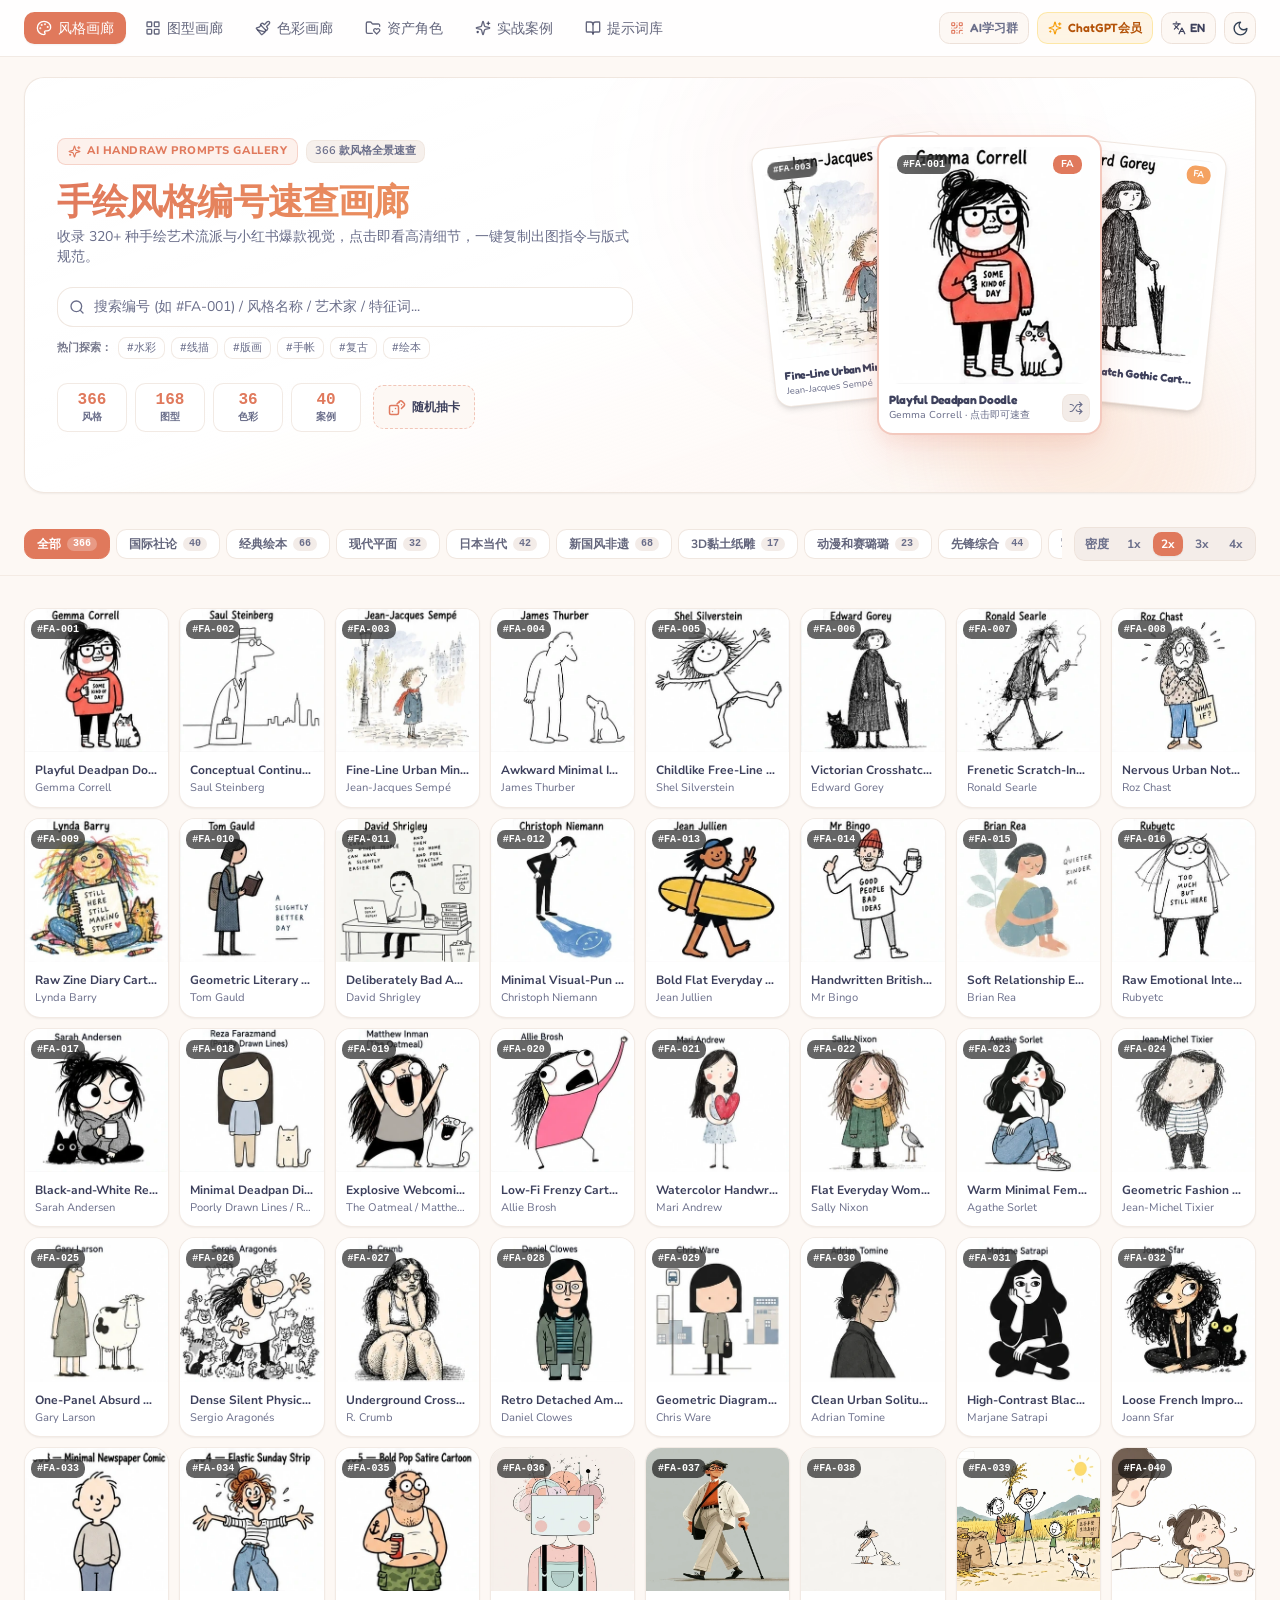
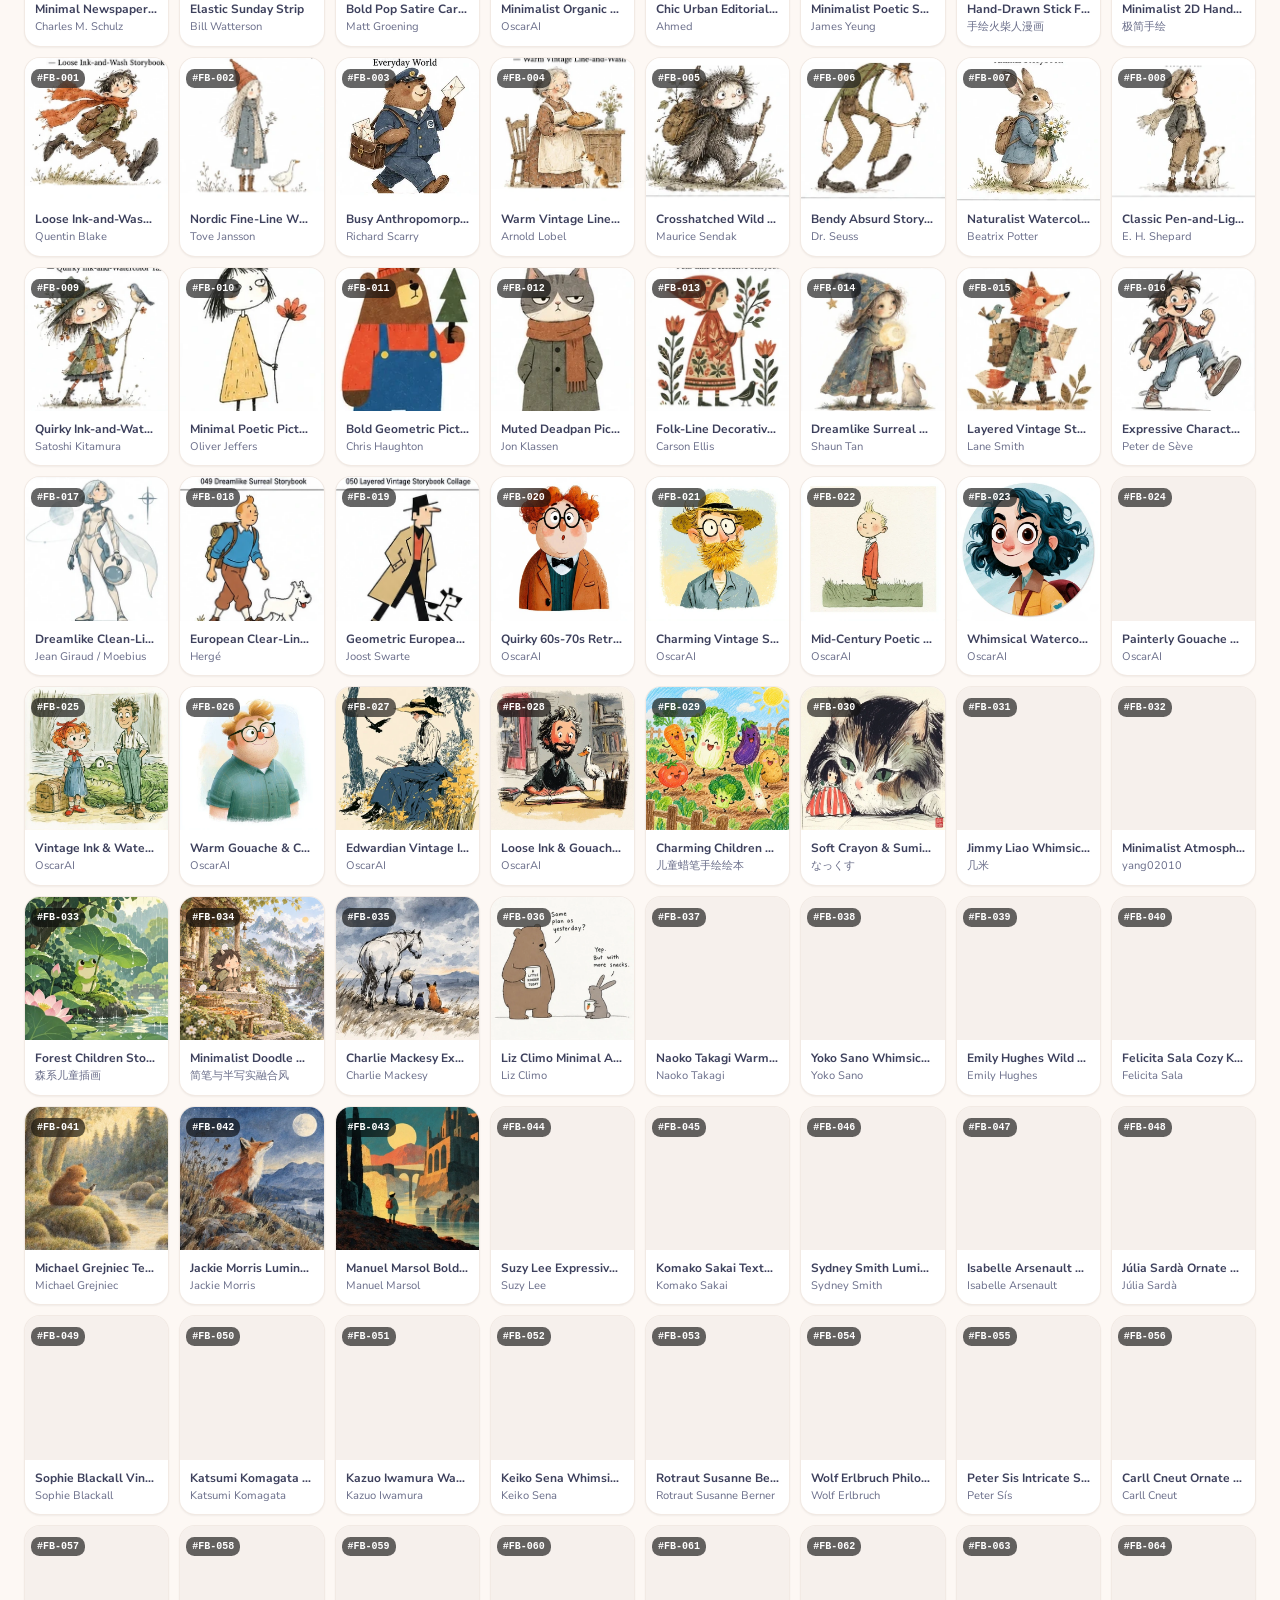
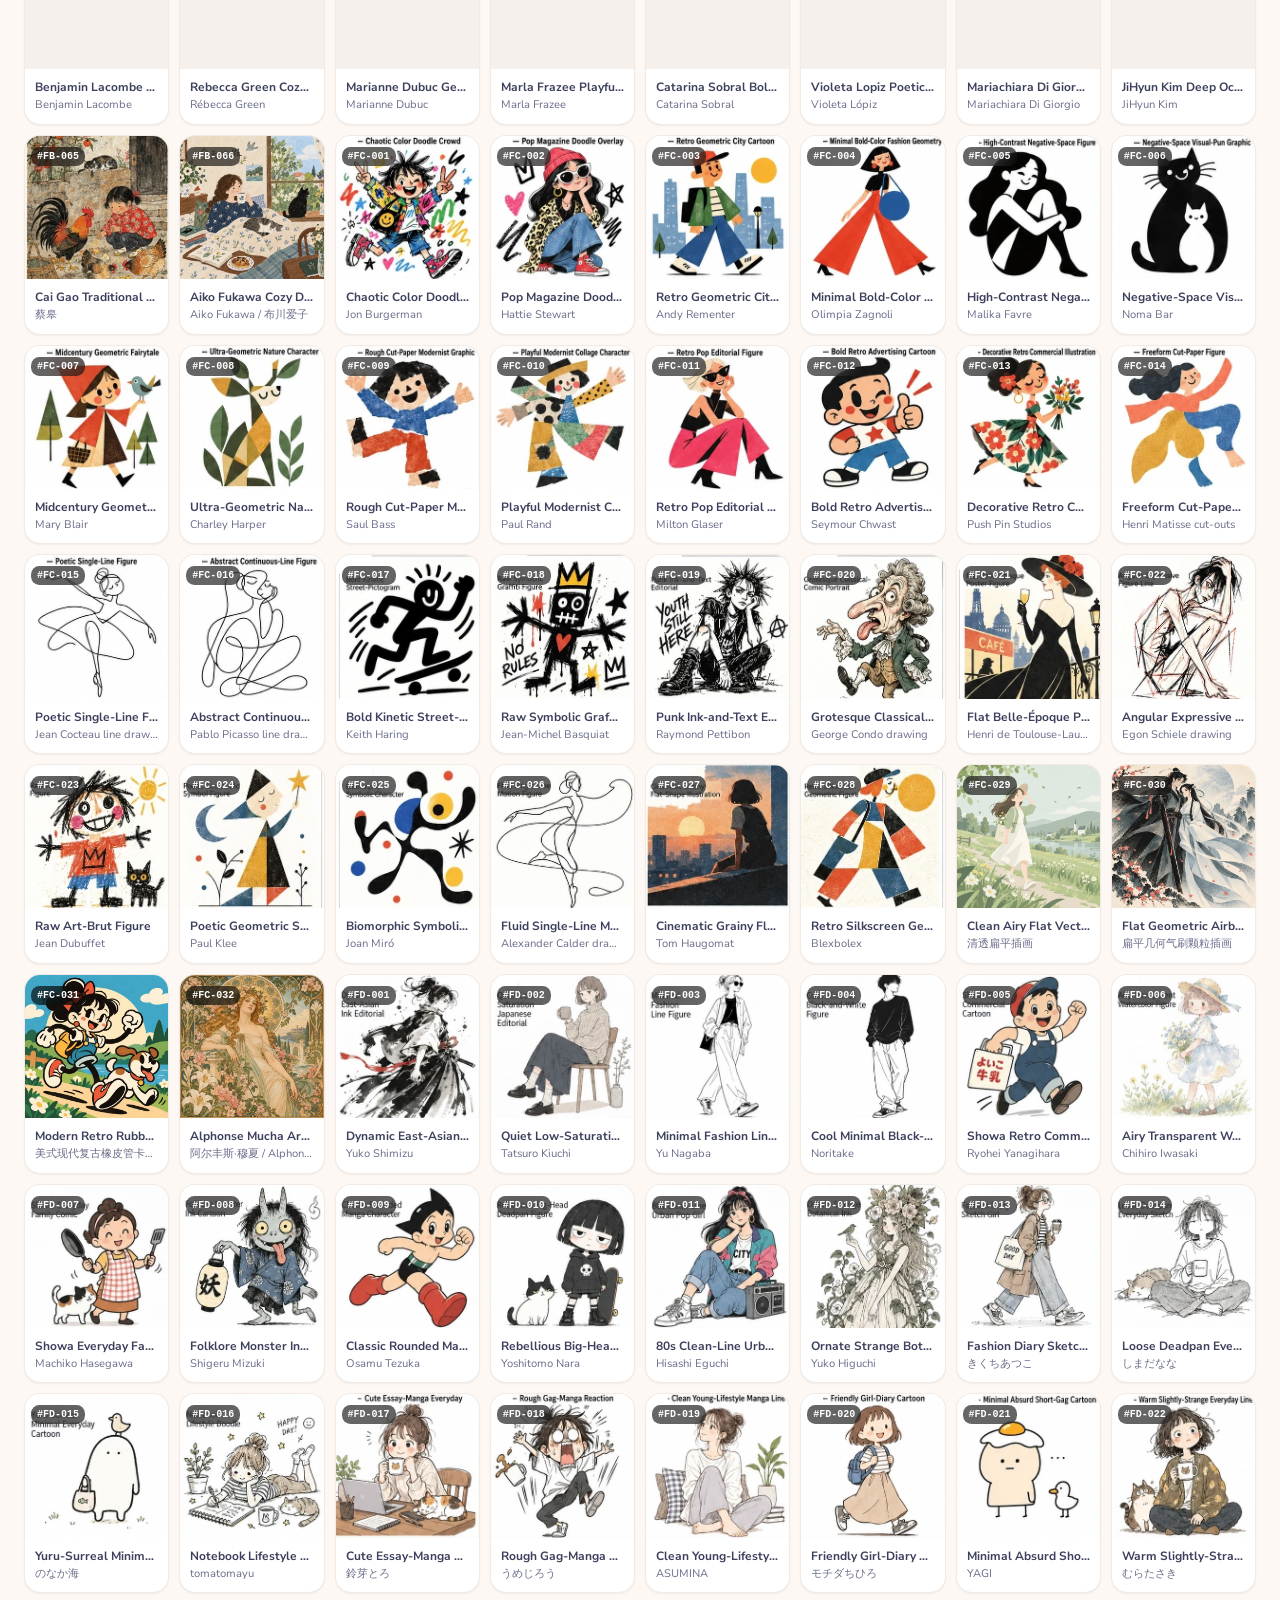
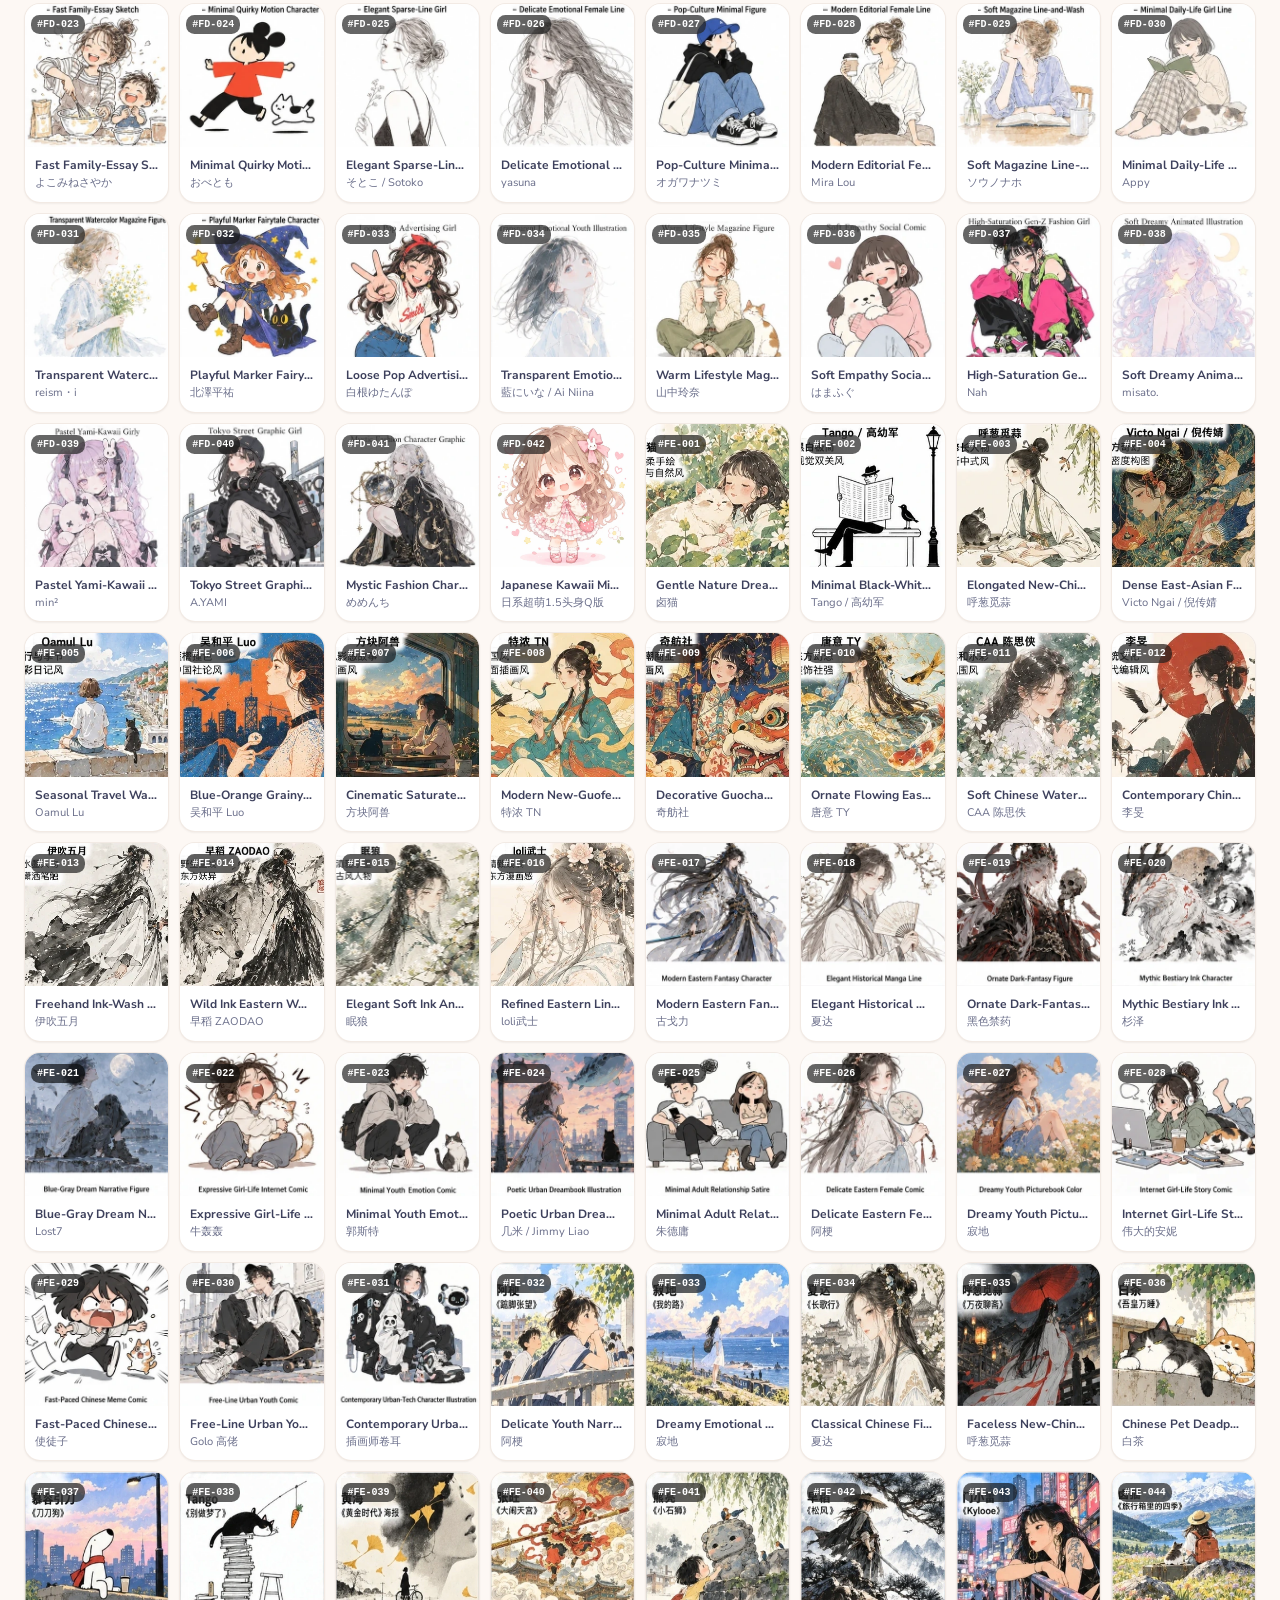
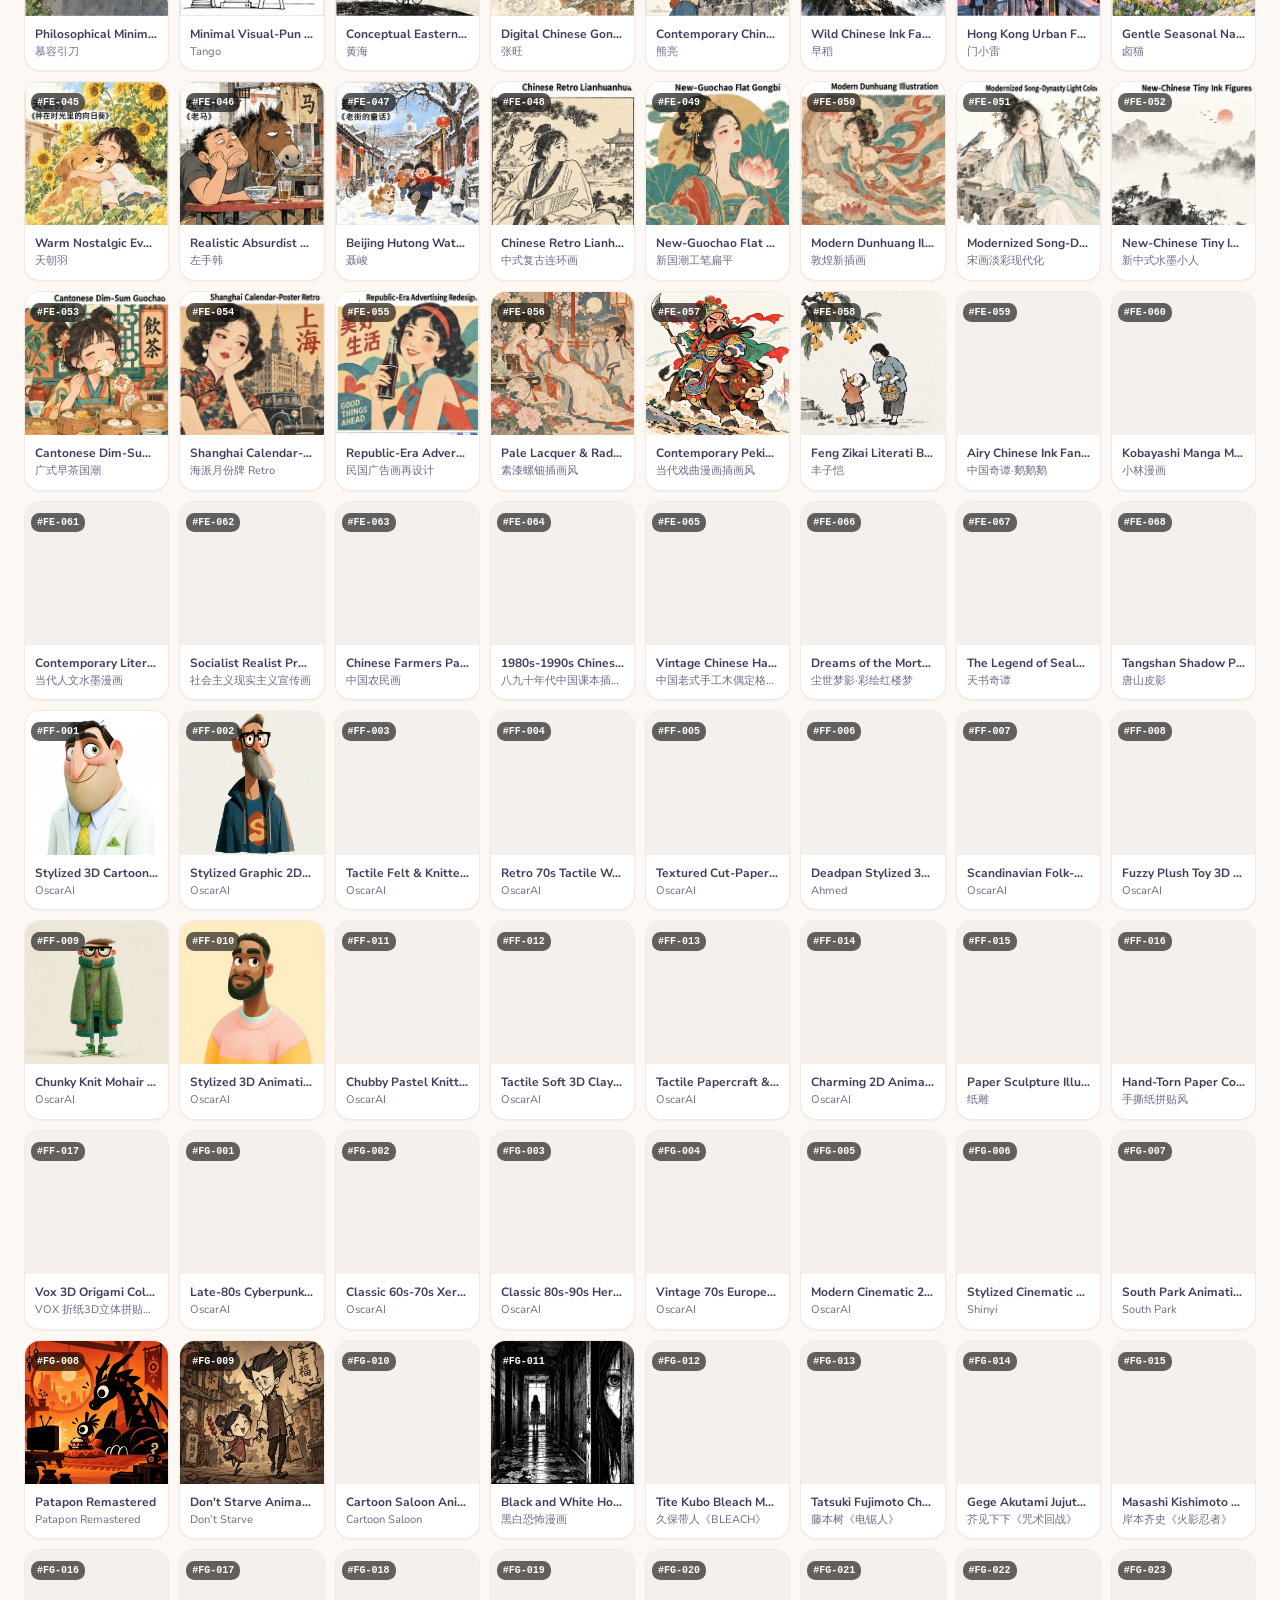
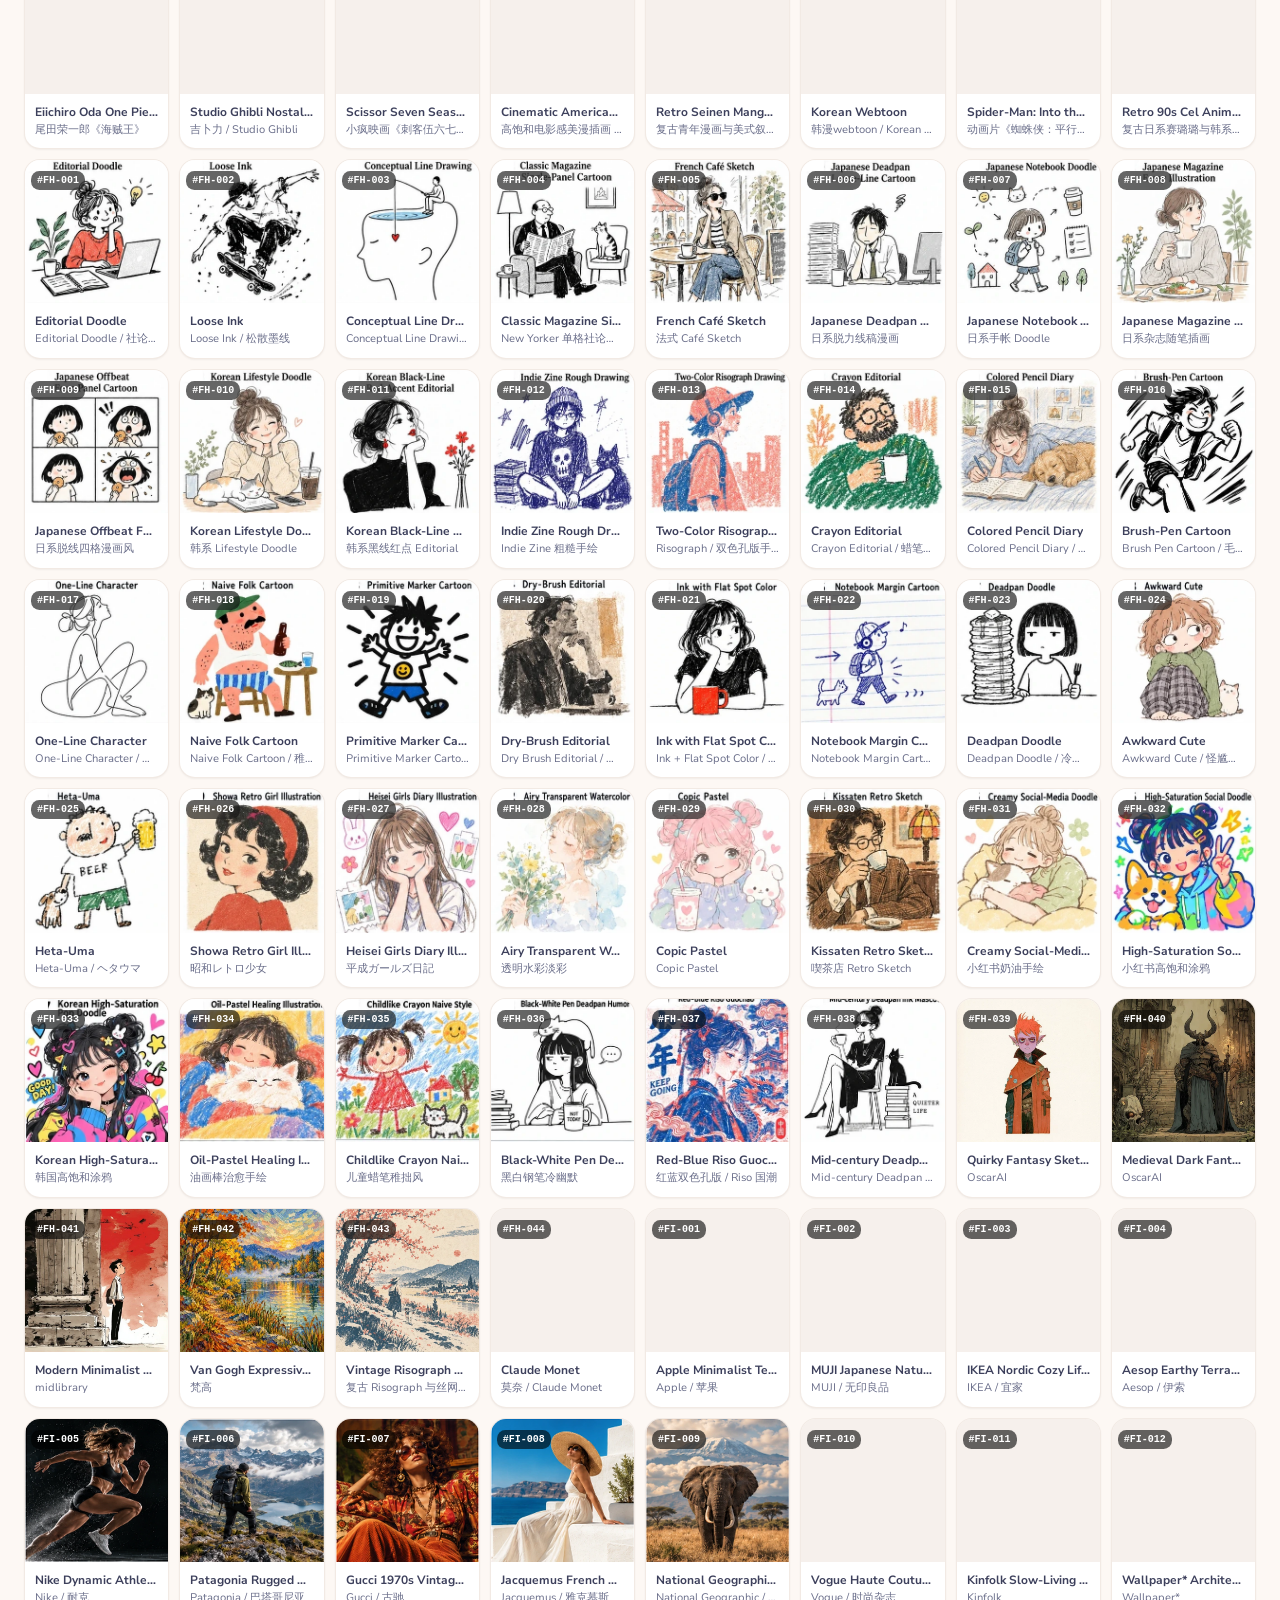
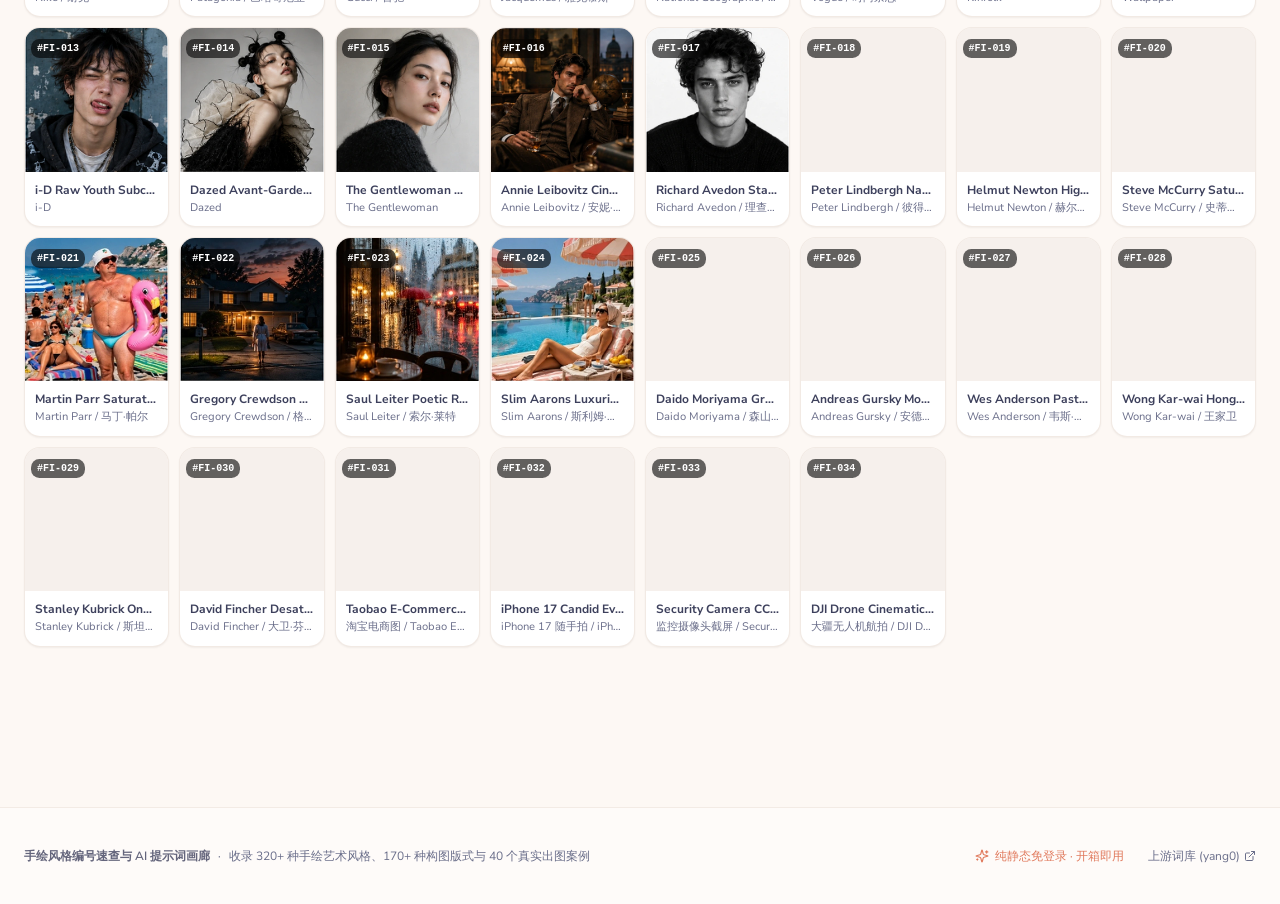
==== commit b03831f6: "build: update static export with new build assets Co-Authored-By: Claude Opus 5 <noreply@anthropic.c" ====
--- a/index.html
+++ b/index.html
@@ -1 +1 @@
-<!DOCTYPE html><!--H6BLqyjfOy3KD46SJvXkm--><html lang="zh-CN"><head><meta charSet="utf-8"/><meta name="viewport" content="width=device-width, initial-scale=1"/><link rel="preload" as="image" href="/assets/images/individual/FA/FA-003.webp"/><link rel="preload" as="image" href="/assets/images/individual/FA/FA-006.webp"/><link rel="preload" as="image" href="/assets/images/individual/FA/FA-001.webp"/><link rel="stylesheet" href="/_next/static/css/80470bcb0d909425.css" data-precedence="next"/><link rel="preload" as="script" fetchPriority="low" href="/_next/static/chunks/webpack-60785faceb2046e0.js"/><script src="/_next/static/chunks/4bd1b696-c023c6e3521b1417.js" async=""></script><script src="/_next/static/chunks/255-09fb0d129bb12f51.js" async=""></script><script src="/_next/static/chunks/main-app-30b45b6b07ead2e8.js" async=""></script><script src="/_next/static/chunks/137-3dc5d481a60df0d7.js" async=""></script><script src="/_next/static/chunks/619-ba102abea3e3d0e4.js" async=""></script><script src="/_next/static/chunks/141-52a8087c3ea4f1a8.js" async=""></script><script src="/_next/static/chunks/app/layout-4315e9d33d9eefcd.js" async=""></script><script src="/_next/static/chunks/app/not-found-9512807663727926.js" async=""></script><script src="/_next/static/chunks/893-5a772594a79bbb15.js" async=""></script><script src="/_next/static/chunks/699-9939a670a50d1c99.js" async=""></script><script src="/_next/static/chunks/573-473f1dffe7832a3b.js" async=""></script><script src="/_next/static/chunks/app/page-354f3099a3fb7bcc.js" async=""></script><link rel="icon" href="/favicon.svg" type="image/svg+xml"/><link rel="preconnect" href="https://fonts.googleapis.com"/><link rel="preconnect" href="https://fonts.gstatic.com" crossorigin="anonymous"/><title>手绘风格编号速查与 AI 提示词画廊</title><meta name="description" content="320+ 种手绘艺术风格速查，170+ 种小红书构图版式，36 种经典配色方案，40 个真实出图案例与交互式提示词拼装工坊。"/><meta property="og:title" content="手绘风格编号速查与 AI 提示词画廊"/><meta property="og:description" content="320+ 种手绘风格编号速查，点击即看高清细节，一键复制提示词与参考拼图。"/><meta property="og:image" content="https://inshub.github.io/handraw-style-site/og-banner.jpg"/><meta name="twitter:card" content="summary_large_image"/><meta name="twitter:title" content="手绘风格编号速查与 AI 提示词画廊"/><meta name="twitter:description" content="320+ 种手绘风格编号速查，点击即看高清细节，一键复制提示词与参考拼图。"/><meta name="twitter:image" content="https://inshub.github.io/handraw-style-site/og-banner.jpg"/><link rel="icon" href="/favicon.svg"/><link href="https://fonts.googleapis.com/css2?family=Fredoka:wght@500;600;700&amp;family=Nunito+Sans:ital,opsz,wght@0,6..12,400..700;1,6..12,400..700&amp;display=swap" rel="stylesheet"/><script src="/_next/static/chunks/polyfills-42372ed130431b0a.js" noModule=""></script></head><body class="min-h-screen bg-background text-foreground antialiased selection:bg-terracotta-soft selection:text-primary"><div hidden=""><!--$--><!--/$--></div><script>((a,b,c,d,e,f,g,h)=>{let i=document.documentElement,j=["light","dark"];function k(b){var c;(Array.isArray(a)?a:[a]).forEach(a=>{let c="class"===a,d=c&&f?e.map(a=>f[a]||a):e;c?(i.classList.remove(...d),i.classList.add(f&&f[b]?f[b]:b)):i.setAttribute(a,b)}),c=b,h&&j.includes(c)&&(i.style.colorScheme=c)}if(d)k(d);else try{let a=localStorage.getItem(b)||c,d=g&&"system"===a?window.matchMedia("(prefers-color-scheme: dark)").matches?"dark":"light":a;k(d)}catch(a){}})("class","theme","system",null,["light","dark"],null,true,true)</script><div class="flex min-h-screen flex-col"><header class="sticky top-0 z-40 w-full border-b border-border/70 bg-card/85 backdrop-blur-md transition-colors"><div class="max-w-[1440px] mx-auto flex h-14 items-center justify-between px-4 sm:px-6"><nav class="flex items-center gap-1 sm:gap-1.5 overflow-x-auto no-scrollbar py-1"><a class="inline-flex items-center gap-1.5 px-3 py-1.5 text-xs sm:text-sm font-semibold rounded-lg transition-all whitespace-nowrap active:scale-[0.98] bg-primary text-primary-foreground shadow-sm hover:bg-terracotta-light" href="/"><svg xmlns="http://www.w3.org/2000/svg" width="24" height="24" viewBox="0 0 24 24" fill="none" stroke="currentColor" stroke-width="2" stroke-linecap="round" stroke-linejoin="round" class="lucide lucide-palette h-3.5 w-3.5 sm:h-4 sm:w-4"><circle cx="13.5" cy="6.5" r=".5" fill="currentColor"></circle><circle cx="17.5" cy="10.5" r=".5" fill="currentColor"></circle><circle cx="8.5" cy="7.5" r=".5" fill="currentColor"></circle><circle cx="6.5" cy="12.5" r=".5" fill="currentColor"></circle><path d="M12 2C6.5 2 2 6.5 2 12s4.5 10 10 10c.926 0 1.648-.746 1.648-1.688 0-.437-.18-.835-.437-1.125-.29-.289-.438-.652-.438-1.125a1.64 1.64 0 0 1 1.668-1.668h1.996c3.051 0 5.555-2.503 5.555-5.554C21.965 6.012 17.461 2 12 2z"></path></svg><span class="font-heading font-medium">风格画廊</span></a><a class="inline-flex items-center gap-1.5 px-3 py-1.5 text-xs sm:text-sm font-semibold rounded-lg transition-all whitespace-nowrap active:scale-[0.98] text-foreground/80 hover:text-primary hover:bg-terracotta-soft border border-transparent hover:border-terracotta/20" href="/layouts/"><svg xmlns="http://www.w3.org/2000/svg" width="24" height="24" viewBox="0 0 24 24" fill="none" stroke="currentColor" stroke-width="2" stroke-linecap="round" stroke-linejoin="round" class="lucide lucide-layout-grid h-3.5 w-3.5 sm:h-4 sm:w-4"><rect width="7" height="7" x="3" y="3" rx="1"></rect><rect width="7" height="7" x="14" y="3" rx="1"></rect><rect width="7" height="7" x="14" y="14" rx="1"></rect><rect width="7" height="7" x="3" y="14" rx="1"></rect></svg><span class="font-heading font-medium">图型画廊</span></a><a class="inline-flex items-center gap-1.5 px-3 py-1.5 text-xs sm:text-sm font-semibold rounded-lg transition-all whitespace-nowrap active:scale-[0.98] text-foreground/80 hover:text-primary hover:bg-terracotta-soft border border-transparent hover:border-terracotta/20" href="/colors/"><svg xmlns="http://www.w3.org/2000/svg" width="24" height="24" viewBox="0 0 24 24" fill="none" stroke="currentColor" stroke-width="2" stroke-linecap="round" stroke-linejoin="round" class="lucide lucide-paintbrush h-3.5 w-3.5 sm:h-4 sm:w-4"><path d="m14.622 17.897-10.68-2.913"></path><path d="M18.376 2.622a1 1 0 1 1 3.002 3.002L17.36 9.643a.5.5 0 0 0 0 .707l.944.944a2.41 2.41 0 0 1 0 3.408l-.944.944a.5.5 0 0 1-.707 0L8.354 7.348a.5.5 0 0 1 0-.707l.944-.944a2.41 2.41 0 0 1 3.408 0l.944.944a.5.5 0 0 0 .707 0z"></path><path d="M9 8c-1.804 2.71-3.97 3.46-6.583 3.948a.507.507 0 0 0-.302.819l7.32 8.883a1 1 0 0 0 1.185.204C12.735 20.405 16 16.792 16 15"></path></svg><span class="font-heading font-medium">色彩画廊</span></a><a class="inline-flex items-center gap-1.5 px-3 py-1.5 text-xs sm:text-sm font-semibold rounded-lg transition-all whitespace-nowrap active:scale-[0.98] text-foreground/80 hover:text-primary hover:bg-terracotta-soft border border-transparent hover:border-terracotta/20" href="/assets/"><svg xmlns="http://www.w3.org/2000/svg" width="24" height="24" viewBox="0 0 24 24" fill="none" stroke="currentColor" stroke-width="2" stroke-linecap="round" stroke-linejoin="round" class="lucide lucide-folder-heart h-3.5 w-3.5 sm:h-4 sm:w-4"><path d="M11 20H4a2 2 0 0 1-2-2V5a2 2 0 0 1 2-2h3.9a2 2 0 0 1 1.69.9l.81 1.2a2 2 0 0 0 1.67.9H20a2 2 0 0 1 2 2v1.5"></path><path d="M13.9 17.45c-1.2-1.2-1.14-2.8-.2-3.73a2.43 2.43 0 0 1 3.44 0l.36.34.34-.34a2.43 2.43 0 0 1 3.45-.01c.95.95 1 2.53-.2 3.74L17.5 21Z"></path></svg><span class="font-heading font-medium">资产角色</span></a><a class="inline-flex items-center gap-1.5 px-3 py-1.5 text-xs sm:text-sm font-semibold rounded-lg transition-all whitespace-nowrap active:scale-[0.98] text-foreground/80 hover:text-primary hover:bg-terracotta-soft border border-transparent hover:border-terracotta/20" href="/cases/"><svg xmlns="http://www.w3.org/2000/svg" width="24" height="24" viewBox="0 0 24 24" fill="none" stroke="currentColor" stroke-width="2" stroke-linecap="round" stroke-linejoin="round" class="lucide lucide-sparkles h-3.5 w-3.5 sm:h-4 sm:w-4"><path d="M9.937 15.5A2 2 0 0 0 8.5 14.063l-6.135-1.582a.5.5 0 0 1 0-.962L8.5 9.936A2 2 0 0 0 9.937 8.5l1.582-6.135a.5.5 0 0 1 .963 0L14.063 8.5A2 2 0 0 0 15.5 9.937l6.135 1.581a.5.5 0 0 1 0 .964L15.5 14.063a2 2 0 0 0-1.437 1.437l-1.582 6.135a.5.5 0 0 1-.963 0z"></path><path d="M20 3v4"></path><path d="M22 5h-4"></path><path d="M4 17v2"></path><path d="M5 18H3"></path></svg><span class="font-heading font-medium">实战案例</span></a><a class="inline-flex items-center gap-1.5 px-3 py-1.5 text-xs sm:text-sm font-semibold rounded-lg transition-all whitespace-nowrap active:scale-[0.98] text-foreground/80 hover:text-primary hover:bg-terracotta-soft border border-transparent hover:border-terracotta/20" href="/tutorials/"><svg xmlns="http://www.w3.org/2000/svg" width="24" height="24" viewBox="0 0 24 24" fill="none" stroke="currentColor" stroke-width="2" stroke-linecap="round" stroke-linejoin="round" class="lucide lucide-book-open h-3.5 w-3.5 sm:h-4 sm:w-4"><path d="M12 7v14"></path><path d="M3 18a1 1 0 0 1-1-1V4a1 1 0 0 1 1-1h5a4 4 0 0 1 4 4 4 4 0 0 1 4-4h5a1 1 0 0 1 1 1v13a1 1 0 0 1-1 1h-6a3 3 0 0 0-3 3 3 3 0 0 0-3-3z"></path></svg><span class="font-heading font-medium">提示词库</span></a></nav><div class="flex items-center gap-1.5 sm:gap-2 ml-2 shrink-0"><button class="justify-center whitespace-nowrap ring-offset-background focus-visible:outline-none focus-visible:ring-2 focus-visible:ring-ring focus-visible:ring-offset-2 disabled:pointer-events-none disabled:opacity-50 select-none border bg-background hover:bg-accent hidden md:inline-flex items-center gap-1.5 px-2.5 h-8 text-xs font-semibold rounded-lg border-border hover:border-terracotta hover:text-primary transition-all text-muted-foreground active:scale-[0.98]" title="查看 AI 学习共进群二维码" type="button" aria-haspopup="dialog" aria-expanded="false" data-state="closed"><svg xmlns="http://www.w3.org/2000/svg" width="24" height="24" viewBox="0 0 24 24" fill="none" stroke="currentColor" stroke-width="2" stroke-linecap="round" stroke-linejoin="round" class="lucide lucide-qr-code h-3.5 w-3.5 text-terracotta"><rect width="5" height="5" x="3" y="3" rx="1"></rect><rect width="5" height="5" x="16" y="3" rx="1"></rect><rect width="5" height="5" x="3" y="16" rx="1"></rect><path d="M21 16h-3a2 2 0 0 0-2 2v3"></path><path d="M21 21v.01"></path><path d="M12 7v3a2 2 0 0 1-2 2H7"></path><path d="M3 12h.01"></path><path d="M12 3h.01"></path><path d="M12 16v.01"></path><path d="M16 12h1"></path><path d="M21 12v.01"></path><path d="M12 21v-1"></path></svg><span class="font-heading">AI学习群</span></button><a href="https://www.cchub.top/" target="_blank" rel="noopener noreferrer" class="group hidden lg:inline-flex items-center justify-center gap-1.5 px-2.5 h-8 text-xs font-semibold rounded-lg border border-amber-300/40 bg-amber-500/10 text-amber-700 dark:text-amber-400 hover:bg-amber-500/20 transition-all active:scale-[0.98]" title="访问 ChatGPT 会员专区"><div class="inline-flex items-center justify-center select-none cursor-pointer text-amber-500 group-hover:scale-110 transition-transform"><svg fill="none" height="14" stroke="currentColor" stroke-linecap="round" stroke-linejoin="round" stroke-width="2" viewBox="0 0 24 24" width="14" xmlns="http://www.w3.org/2000/svg"><path d="M9.937 15.5A2 2 0 0 0 8.5 14.063l-6.135-1.582a.5.5 0 0 1 0-.962L8.5 9.936A2 2 0 0 0 9.937 8.5l1.582-6.135a.5.5 0 0 1 .963 0L14.063 8.5A2 2 0 0 0 15.5 9.937l6.135 1.581a.5.5 0 0 1 0 .964L15.5 14.063a2 2 0 0 0-1.437 1.437l-1.582 6.135a.5.5 0 0 1-.963 0z"></path><path d="M20 3v4"></path><path d="M22 5h-4"></path><path d="M4 17v2"></path><path d="M5 18H3"></path></svg></div><span class="font-heading">ChatGPT会员</span></a><button class="inline-flex items-center justify-center whitespace-nowrap ring-offset-background focus-visible:outline-none focus-visible:ring-2 focus-visible:ring-ring focus-visible:ring-offset-2 disabled:pointer-events-none disabled:opacity-50 select-none border border-input bg-background hover:bg-accent h-8 px-2.5 text-xs font-semibold gap-1 rounded-lg hover:border-terracotta hover:text-primary transition-all active:scale-[0.98]" aria-label="Switch Language"><svg xmlns="http://www.w3.org/2000/svg" width="24" height="24" viewBox="0 0 24 24" fill="none" stroke="currentColor" stroke-width="2" stroke-linecap="round" stroke-linejoin="round" class="lucide lucide-languages h-3.5 w-3.5"><path d="m5 8 6 6"></path><path d="m4 14 6-6 2-3"></path><path d="M2 5h12"></path><path d="M7 2h1"></path><path d="m22 22-5-10-5 10"></path><path d="M14 18h6"></path></svg><span class="font-heading">EN</span></button><button class="inline-flex items-center justify-center whitespace-nowrap text-sm font-medium ring-offset-background focus-visible:outline-none focus-visible:ring-2 focus-visible:ring-ring focus-visible:ring-offset-2 disabled:pointer-events-none disabled:opacity-50 select-none border border-input bg-background hover:bg-accent h-8 w-8 rounded-lg hover:border-terracotta hover:text-primary transition-all active:scale-[0.98]" aria-label="Toggle theme"><div class="inline-flex items-center justify-center select-none cursor-pointer text-slate-700 dark:text-slate-200"><svg fill="none" height="17" stroke="currentColor" stroke-linecap="round" stroke-linejoin="round" stroke-width="2" viewBox="0 0 24 24" width="17" xmlns="http://www.w3.org/2000/svg"><path d="M12 3a6 6 0 0 0 9 9 9 9 0 1 1-9-9Z"></path></svg></div></button></div></div></header><main class="flex-1"><div class="max-w-[1440px] mx-auto px-4 sm:px-6 pb-20"><div class="relative overflow-hidden rounded-2xl border border-border/80 bg-gradient-to-br from-card via-card/95 to-terracotta-soft/50 p-6 sm:p-8 my-5 shadow-sm transition-all"><div class="absolute top-0 right-1/4 -mt-16 -mr-16 w-80 h-80 rounded-full bg-primary/5 blur-3xl pointer-events-none"></div><div class="absolute bottom-0 right-10 -mb-20 w-64 h-64 rounded-full bg-warm-coral/10 blur-2xl pointer-events-none"></div><div class="grid grid-cols-1 lg:grid-cols-12 gap-8 items-center relative z-10"><div class="lg:col-span-7 space-y-4"><div class="flex flex-wrap items-center gap-2"><div class="inline-flex items-center gap-1.5 px-2.5 py-1 rounded-md text-[11px] font-extrabold uppercase tracking-wider text-primary bg-terracotta-soft border border-terracotta/25"><div class="inline-flex items-center justify-center select-none cursor-pointer text-primary"><svg fill="none" height="13" stroke="currentColor" stroke-linecap="round" stroke-linejoin="round" stroke-width="2" viewBox="0 0 24 24" width="13" xmlns="http://www.w3.org/2000/svg"><path d="M9.937 15.5A2 2 0 0 0 8.5 14.063l-6.135-1.582a.5.5 0 0 1 0-.962L8.5 9.936A2 2 0 0 0 9.937 8.5l1.582-6.135a.5.5 0 0 1 .963 0L14.063 8.5A2 2 0 0 0 15.5 9.937l6.135 1.581a.5.5 0 0 1 0 .964L15.5 14.063a2 2 0 0 0-1.437 1.437l-1.582 6.135a.5.5 0 0 1-.963 0z"></path><path d="M20 3v4"></path><path d="M22 5h-4"></path><path d="M4 17v2"></path><path d="M5 18H3"></path></svg></div><span>AI HANDRAW PROMPTS GALLERY</span></div><span class="hidden sm:inline-flex items-center text-[11px] font-semibold text-muted-foreground bg-muted/60 px-2 py-0.5 rounded-md border border-border/60">366<!-- --> 款风格全景速查</span></div><div class="space-y-1.5"><h1 class="text-2xl sm:text-3xl lg:text-4xl font-extrabold tracking-tight gradient-warm-text font-heading leading-tight">手绘风格编号速查画廊</h1><p class="text-xs sm:text-sm text-muted-foreground leading-relaxed max-w-xl">收录 320+ 种手绘艺术流派与小红书爆款视觉，点击即看高清细节，一键复制出图指令与版式规范。</p></div><div class="relative max-w-xl pt-1"><div class="relative flex items-center"><svg xmlns="http://www.w3.org/2000/svg" width="24" height="24" viewBox="0 0 24 24" fill="none" stroke="currentColor" stroke-width="2" stroke-linecap="round" stroke-linejoin="round" class="lucide lucide-search absolute left-3 h-4 w-4 text-muted-foreground pointer-events-none"><circle cx="11" cy="11" r="8"></circle><path d="m21 21-4.3-4.3"></path></svg><input type="search" class="flex w-full border px-3 py-1 transition-colors file:border-0 file:bg-transparent file:text-sm file:font-medium placeholder:text-muted-foreground focus-visible:outline-none disabled:cursor-not-allowed disabled:opacity-50 pl-9 pr-8 h-10 rounded-xl bg-card border-border/80 focus-visible:ring-1 focus-visible:ring-terracotta focus-visible:border-terracotta shadow-2xs text-xs sm:text-sm" placeholder="搜索编号 (如 #FA-001) / 风格名称 / 艺术家 / 特征词..." value=""/></div><div class="flex flex-wrap items-center gap-1.5 pt-2.5 text-xs text-muted-foreground"><span class="text-[11px] font-semibold text-foreground/70 shrink-0">热门探索：</span><button type="button" class="px-2 py-0.5 rounded-md text-[11px] font-medium transition-all border bg-card text-muted-foreground border-border/70 hover:border-terracotta/40 hover:text-primary hover:bg-terracotta-soft">#<!-- -->水彩</button><button type="button" class="px-2 py-0.5 rounded-md text-[11px] font-medium transition-all border bg-card text-muted-foreground border-border/70 hover:border-terracotta/40 hover:text-primary hover:bg-terracotta-soft">#<!-- -->线描</button><button type="button" class="px-2 py-0.5 rounded-md text-[11px] font-medium transition-all border bg-card text-muted-foreground border-border/70 hover:border-terracotta/40 hover:text-primary hover:bg-terracotta-soft">#<!-- -->版画</button><button type="button" class="px-2 py-0.5 rounded-md text-[11px] font-medium transition-all border bg-card text-muted-foreground border-border/70 hover:border-terracotta/40 hover:text-primary hover:bg-terracotta-soft">#<!-- -->手帐</button><button type="button" class="px-2 py-0.5 rounded-md text-[11px] font-medium transition-all border bg-card text-muted-foreground border-border/70 hover:border-terracotta/40 hover:text-primary hover:bg-terracotta-soft">#<!-- -->复古</button><button type="button" class="px-2 py-0.5 rounded-md text-[11px] font-medium transition-all border bg-card text-muted-foreground border-border/70 hover:border-terracotta/40 hover:text-primary hover:bg-terracotta-soft">#<!-- -->绘本</button></div></div><div class="pt-2 flex flex-wrap items-center gap-2 sm:gap-3"><div class="flex items-center gap-1.5 sm:gap-2"><div class="flex flex-col items-center justify-center min-w-[70px] px-3 py-1.5 rounded-lg border border-border/70 bg-card shadow-2xs"><span class="text-base font-extrabold text-primary font-mono leading-tight">366</span><span class="text-[10px] font-semibold text-muted-foreground">风格</span></div><a class="flex flex-col items-center justify-center min-w-[70px] px-3 py-1.5 rounded-lg border border-border/70 bg-card shadow-2xs hover:border-terracotta transition-all" href="/layouts/"><span class="text-base font-extrabold text-primary font-mono leading-tight">168</span><span class="text-[10px] font-semibold text-muted-foreground">图型</span></a><a class="flex flex-col items-center justify-center min-w-[70px] px-3 py-1.5 rounded-lg border border-border/70 bg-card shadow-2xs hover:border-terracotta transition-all" href="/colors/"><span class="text-base font-extrabold text-primary font-mono leading-tight">36</span><span class="text-[10px] font-semibold text-muted-foreground">色彩</span></a><a class="flex flex-col items-center justify-center min-w-[70px] px-3 py-1.5 rounded-lg border border-border/70 bg-card shadow-2xs hover:border-terracotta transition-all" href="/cases/"><span class="text-base font-extrabold text-primary font-mono leading-tight">40</span><span class="text-[10px] font-semibold text-muted-foreground">案例</span></a></div><button class="inline-flex items-center justify-center whitespace-nowrap ring-offset-background focus-visible:outline-none focus-visible:ring-2 focus-visible:ring-ring focus-visible:ring-offset-2 disabled:pointer-events-none disabled:opacity-50 select-none border bg-background text-xs group h-11 px-3.5 rounded-lg border-dashed border-terracotta/40 hover:border-terracotta hover:bg-terracotta-soft text-foreground hover:text-primary gap-1.5 font-bold transition-all shadow-2xs active:scale-[0.98]" title="随机漫游一种手绘风格"><div class="inline-flex items-center justify-center select-none cursor-pointer text-terracotta group-hover:scale-110 transition-transform"><svg fill="none" height="18" stroke="currentColor" stroke-linecap="round" stroke-linejoin="round" stroke-width="2" viewBox="0 0 24 24" width="18" xmlns="http://www.w3.org/2000/svg"><rect width="12" height="12" x="2" y="10" rx="2" ry="2"></rect><path d="m17.92 14 3.5-3.5a2.41 2.41 0 0 0 0-3.41l-2.6-2.6a2.41 2.41 0 0 0-3.41 0L12 8"></path><path d="M6 18h.01"></path><path d="M10 14h.01"></path><path d="M15 6h.01"></path><path d="M18 9h.01"></path></svg></div><span class="text-xs font-heading">随机抽卡</span></button></div></div><div class="lg:col-span-5 hidden lg:flex items-center justify-center relative min-h-[350px]"><div class="relative w-full max-w-[460px] h-[340px] flex items-center justify-center"><div class="absolute left-1 top-6 w-[180px] sm:w-[195px] aspect-[3/4] rounded-xl border border-border/80 bg-card p-2 shadow-md -rotate-6 hover:-rotate-1 hover:scale-105 hover:shadow-warm-glow hover:z-30 transition-all duration-300 cursor-pointer group z-10 flex flex-col justify-between" title="点击查看：Fine-Line Urban Miniature"><div class="relative w-full flex-1 rounded-lg overflow-hidden bg-muted/40"><img src="/assets/images/individual/FA/FA-003.webp" alt="Fine-Line Urban Miniature" class="w-full h-full object-cover group-hover:scale-105 transition-transform duration-500"/><span class="absolute top-1.5 left-1.5 px-1.5 py-0.5 rounded-md text-[9px] font-mono font-extrabold bg-black/60 text-white backdrop-blur-md shadow-2xs">#<!-- -->FA-003</span><span class="absolute top-1.5 right-1.5 px-1.5 py-0.5 rounded-md text-[9px] font-bold bg-primary text-white shadow-2xs">FA</span></div><div class="pt-2 px-0.5"><h4 class="font-heading font-bold text-[11px] text-foreground truncate block">Fine-Line Urban Miniature</h4><p class="text-[9px] text-muted-foreground truncate">Jean-Jacques Sempé</p></div></div><div class="absolute right-1 top-7 w-[180px] sm:w-[195px] aspect-[3/4] rounded-xl border border-border/80 bg-card p-2 shadow-md rotate-6 hover:rotate-1 hover:scale-105 hover:shadow-warm-glow hover:z-30 transition-all duration-300 cursor-pointer group z-10 flex flex-col justify-between" title="点击查看：Victorian Crosshatch Gothic Cartoon"><div class="relative w-full flex-1 rounded-lg overflow-hidden bg-muted/40"><img src="/assets/images/individual/FA/FA-006.webp" alt="Victorian Crosshatch Gothic Cartoon" class="w-full h-full object-cover group-hover:scale-105 transition-transform duration-500"/><span class="absolute top-1.5 left-1.5 px-1.5 py-0.5 rounded-md text-[9px] font-mono font-extrabold bg-black/60 text-white backdrop-blur-md shadow-2xs">#<!-- -->FA-006</span><span class="absolute top-1.5 right-1.5 px-1.5 py-0.5 rounded-md text-[9px] font-bold bg-warm-coral text-white shadow-2xs">FA</span></div><div class="pt-2 px-0.5"><h4 class="font-heading font-bold text-[11px] text-foreground truncate block">Victorian Crosshatch Gothic Cartoon</h4><p class="text-[9px] text-muted-foreground truncate">Edward Gorey</p></div></div><div class="relative w-[210px] sm:w-[225px] aspect-[3/4] rounded-xl border-2 border-primary/40 bg-card p-2.5 shadow-warm-glow-lg -rotate-0.5 hover:rotate-0 hover:scale-105 hover:border-primary transition-all duration-300 cursor-pointer group z-20 flex flex-col justify-between" title="点击筛选：Playful Deadpan Doodle，点击右下角按钮换一组"><div class="relative w-full flex-1 rounded-lg overflow-hidden bg-muted/40"><img src="/assets/images/individual/FA/FA-001.webp" alt="Playful Deadpan Doodle" class="w-full h-full object-cover group-hover:scale-105 transition-transform duration-500"/><span class="absolute top-2 left-2 px-1.5 py-0.5 rounded-md text-[10px] font-mono font-extrabold bg-black/60 text-white backdrop-blur-md shadow-2xs">#<!-- -->FA-001</span><span class="absolute top-2 right-2 px-2 py-0.5 rounded-md text-[10px] font-bold bg-primary text-white shadow-xs">FA</span></div><div class="pt-2 flex items-center justify-between gap-1.5"><div class="overflow-hidden"><h4 class="font-heading font-bold text-xs text-foreground truncate block">Playful Deadpan Doodle</h4><p class="text-[10px] text-muted-foreground truncate">Gemma Correll<!-- --> · 点击即可速查</p></div><button type="button" class="p-1.5 rounded-md bg-secondary hover:bg-terracotta-soft hover:text-primary text-muted-foreground border border-border/60 transition-colors shrink-0 shadow-2xs active:scale-95" title="全库换一组风格 (326款随机)"><svg xmlns="http://www.w3.org/2000/svg" width="24" height="24" viewBox="0 0 24 24" fill="none" stroke="currentColor" stroke-width="2" stroke-linecap="round" stroke-linejoin="round" class="lucide lucide-shuffle h-3.5 w-3.5"><path d="M2 18h1.4c1.3 0 2.5-.6 3.3-1.7l6.1-8.6c.7-1.1 2-1.7 3.3-1.7H22"></path><path d="m18 2 4 4-4 4"></path><path d="M2 6h1.9c1.5 0 2.9.9 3.6 2.2"></path><path d="M22 18h-5.9c-1.3 0-2.6-.7-3.3-1.8l-.5-.8"></path><path d="m18 14 4 4-4 4"></path></svg></button></div></div></div></div></div></div><div class="sticky top-14 z-30 py-3 bg-background/95 backdrop-blur-md border-b border-border/60 -mx-4 sm:-mx-6 px-4 sm:px-6 transition-colors"><div class="flex flex-col sm:flex-row sm:items-center justify-between gap-3"><div class="flex items-center gap-1.5 overflow-x-auto no-scrollbar py-1"><button type="button" class="inline-flex items-center gap-1.5 px-3 py-1.5 rounded-lg text-xs font-bold transition-all whitespace-nowrap border active:scale-[0.98] bg-primary text-primary-foreground border-primary shadow-xs"><span>全部</span><span class="px-1.5 py-0.5 rounded-md text-[10px] font-mono leading-none bg-white/25 text-white">366</span></button><button type="button" class="inline-flex items-center gap-1.5 px-3 py-1.5 rounded-lg text-xs font-bold transition-all whitespace-nowrap border shadow-2xs active:scale-[0.98] bg-card text-foreground/80 border-border/80 hover:border-terracotta/40 hover:text-primary hover:bg-terracotta-soft"><span>国际社论</span><span class="px-1.5 py-0.5 rounded-md text-[10px] font-mono leading-none bg-secondary text-muted-foreground">40</span></button><button type="button" class="inline-flex items-center gap-1.5 px-3 py-1.5 rounded-lg text-xs font-bold transition-all whitespace-nowrap border shadow-2xs active:scale-[0.98] bg-card text-foreground/80 border-border/80 hover:border-terracotta/40 hover:text-primary hover:bg-terracotta-soft"><span>经典绘本</span><span class="px-1.5 py-0.5 rounded-md text-[10px] font-mono leading-none bg-secondary text-muted-foreground">66</span></button><button type="button" class="inline-flex items-center gap-1.5 px-3 py-1.5 rounded-lg text-xs font-bold transition-all whitespace-nowrap border shadow-2xs active:scale-[0.98] bg-card text-foreground/80 border-border/80 hover:border-terracotta/40 hover:text-primary hover:bg-terracotta-soft"><span>现代平面</span><span class="px-1.5 py-0.5 rounded-md text-[10px] font-mono leading-none bg-secondary text-muted-foreground">32</span></button><button type="button" class="inline-flex items-center gap-1.5 px-3 py-1.5 rounded-lg text-xs font-bold transition-all whitespace-nowrap border shadow-2xs active:scale-[0.98] bg-card text-foreground/80 border-border/80 hover:border-terracotta/40 hover:text-primary hover:bg-terracotta-soft"><span>日本当代</span><span class="px-1.5 py-0.5 rounded-md text-[10px] font-mono leading-none bg-secondary text-muted-foreground">42</span></button><button type="button" class="inline-flex items-center gap-1.5 px-3 py-1.5 rounded-lg text-xs font-bold transition-all whitespace-nowrap border shadow-2xs active:scale-[0.98] bg-card text-foreground/80 border-border/80 hover:border-terracotta/40 hover:text-primary hover:bg-terracotta-soft"><span>新国风非遗</span><span class="px-1.5 py-0.5 rounded-md text-[10px] font-mono leading-none bg-secondary text-muted-foreground">68</span></button><button type="button" class="inline-flex items-center gap-1.5 px-3 py-1.5 rounded-lg text-xs font-bold transition-all whitespace-nowrap border shadow-2xs active:scale-[0.98] bg-card text-foreground/80 border-border/80 hover:border-terracotta/40 hover:text-primary hover:bg-terracotta-soft"><span>3D黏土纸雕</span><span class="px-1.5 py-0.5 rounded-md text-[10px] font-mono leading-none bg-secondary text-muted-foreground">17</span></button><button type="button" class="inline-flex items-center gap-1.5 px-3 py-1.5 rounded-lg text-xs font-bold transition-all whitespace-nowrap border shadow-2xs active:scale-[0.98] bg-card text-foreground/80 border-border/80 hover:border-terracotta/40 hover:text-primary hover:bg-terracotta-soft"><span>动漫和赛璐璐</span><span class="px-1.5 py-0.5 rounded-md text-[10px] font-mono leading-none bg-secondary text-muted-foreground">23</span></button><button type="button" class="inline-flex items-center gap-1.5 px-3 py-1.5 rounded-lg text-xs font-bold transition-all whitespace-nowrap border shadow-2xs active:scale-[0.98] bg-card text-foreground/80 border-border/80 hover:border-terracotta/40 hover:text-primary hover:bg-terracotta-soft"><span>先锋综合</span><span class="px-1.5 py-0.5 rounded-md text-[10px] font-mono leading-none bg-secondary text-muted-foreground">44</span></button><button type="button" class="inline-flex items-center gap-1.5 px-3 py-1.5 rounded-lg text-xs font-bold transition-all whitespace-nowrap border shadow-2xs active:scale-[0.98] bg-card text-foreground/80 border-border/80 hover:border-terracotta/40 hover:text-primary hover:bg-terracotta-soft"><span>写实摄影与视觉大片</span><span class="px-1.5 py-0.5 rounded-md text-[10px] font-mono leading-none bg-secondary text-muted-foreground">34</span></button></div><div class="self-end sm:self-auto shrink-0"><div class="inline-flex items-center gap-1 p-1 bg-secondary/80 border border-border/80 rounded-lg text-xs font-semibold"><span class="text-muted-foreground px-1.5 hidden sm:inline">密度</span><div class="flex items-center gap-1"><button class="inline-flex items-center justify-center whitespace-nowrap ring-offset-background active:scale-[0.98] focus-visible:outline-none focus-visible:ring-2 focus-visible:ring-ring focus-visible:ring-offset-2 disabled:pointer-events-none disabled:opacity-50 select-none h-6 px-2 text-xs font-bold rounded-md transition-all text-muted-foreground hover:text-foreground hover:bg-card">1x</button><button class="inline-flex items-center justify-center whitespace-nowrap ring-offset-background active:scale-[0.98] focus-visible:outline-none focus-visible:ring-2 focus-visible:ring-ring focus-visible:ring-offset-2 disabled:pointer-events-none disabled:opacity-50 select-none hover:bg-terracotta-light h-6 px-2 text-xs font-bold rounded-md transition-all bg-primary text-white shadow-sm">2x</button><button class="inline-flex items-center justify-center whitespace-nowrap ring-offset-background active:scale-[0.98] focus-visible:outline-none focus-visible:ring-2 focus-visible:ring-ring focus-visible:ring-offset-2 disabled:pointer-events-none disabled:opacity-50 select-none h-6 px-2 text-xs font-bold rounded-md transition-all text-muted-foreground hover:text-foreground hover:bg-card">3x</button><button class="inline-flex items-center justify-center whitespace-nowrap ring-offset-background active:scale-[0.98] focus-visible:outline-none focus-visible:ring-2 focus-visible:ring-ring focus-visible:ring-offset-2 disabled:pointer-events-none disabled:opacity-50 select-none h-6 px-2 text-xs font-bold rounded-md transition-all text-muted-foreground hover:text-foreground hover:bg-card">4x</button></div></div></div></div></div><div class="mt-8"><div class="grid transition-all duration-300 grid-cols-3 sm:grid-cols-4 md:grid-cols-5 lg:grid-cols-7 xl:grid-cols-8 gap-2.5"><div class="border text-card-foreground shadow-sm group cursor-zoom-in overflow-hidden rounded-xl border-border/70 bg-card hover:border-terracotta/60 hover:-translate-y-1.5 hover:shadow-warm-glow transition-all duration-300 ease-out select-none" type="button" aria-haspopup="dialog" aria-expanded="false" data-state="closed"><div class="relative aspect-square w-full bg-muted/60 overflow-hidden"><img src="/assets/images/individual/FA/FA-001.webp" alt="Playful Deadpan Doodle" loading="lazy" decoding="async" class="h-full w-full object-cover transition-transform duration-500 ease-out group-hover:scale-105"/><div class="absolute top-1.5 left-1.5"><span class="inline-flex items-center px-1.5 py-0.5 rounded-md text-[10px] font-extrabold font-mono bg-black/60 backdrop-blur-md text-white group-hover:bg-primary transition-all shadow-2xs">#<!-- -->FA-001</span></div></div><div class="transition-all p-2.5"><div class="flex items-center justify-between gap-1"><span class="font-bold text-foreground truncate block text-xs" title="Playful Deadpan Doodle">Playful Deadpan Doodle</span></div><span class="text-muted-foreground truncate block mt-0.5 text-[11px]" title="Gemma Correll">Gemma Correll</span></div></div><div class="border text-card-foreground shadow-sm group cursor-zoom-in overflow-hidden rounded-xl border-border/70 bg-card hover:border-terracotta/60 hover:-translate-y-1.5 hover:shadow-warm-glow transition-all duration-300 ease-out select-none" type="button" aria-haspopup="dialog" aria-expanded="false" data-state="closed"><div class="relative aspect-square w-full bg-muted/60 overflow-hidden"><img src="/assets/images/individual/FA/FA-002.webp" alt="Conceptual Continuous-Line Editorial" loading="lazy" decoding="async" class="h-full w-full object-cover transition-transform duration-500 ease-out group-hover:scale-105"/><div class="absolute top-1.5 left-1.5"><span class="inline-flex items-center px-1.5 py-0.5 rounded-md text-[10px] font-extrabold font-mono bg-black/60 backdrop-blur-md text-white group-hover:bg-primary transition-all shadow-2xs">#<!-- -->FA-002</span></div></div><div class="transition-all p-2.5"><div class="flex items-center justify-between gap-1"><span class="font-bold text-foreground truncate block text-xs" title="Conceptual Continuous-Line Editorial">Conceptual Continuous-Line Editorial</span></div><span class="text-muted-foreground truncate block mt-0.5 text-[11px]" title="Saul Steinberg">Saul Steinberg</span></div></div><div class="border text-card-foreground shadow-sm group cursor-zoom-in overflow-hidden rounded-xl border-border/70 bg-card hover:border-terracotta/60 hover:-translate-y-1.5 hover:shadow-warm-glow transition-all duration-300 ease-out select-none" type="button" aria-haspopup="dialog" aria-expanded="false" data-state="closed"><div class="relative aspect-square w-full bg-muted/60 overflow-hidden"><img src="/assets/images/individual/FA/FA-003.webp" alt="Fine-Line Urban Miniature" loading="lazy" decoding="async" class="h-full w-full object-cover transition-transform duration-500 ease-out group-hover:scale-105"/><div class="absolute top-1.5 left-1.5"><span class="inline-flex items-center px-1.5 py-0.5 rounded-md text-[10px] font-extrabold font-mono bg-black/60 backdrop-blur-md text-white group-hover:bg-primary transition-all shadow-2xs">#<!-- -->FA-003</span></div></div><div class="transition-all p-2.5"><div class="flex items-center justify-between gap-1"><span class="font-bold text-foreground truncate block text-xs" title="Fine-Line Urban Miniature">Fine-Line Urban Miniature</span></div><span class="text-muted-foreground truncate block mt-0.5 text-[11px]" title="Jean-Jacques Sempé">Jean-Jacques Sempé</span></div></div><div class="border text-card-foreground shadow-sm group cursor-zoom-in overflow-hidden rounded-xl border-border/70 bg-card hover:border-terracotta/60 hover:-translate-y-1.5 hover:shadow-warm-glow transition-all duration-300 ease-out select-none" type="button" aria-haspopup="dialog" aria-expanded="false" data-state="closed"><div class="relative aspect-square w-full bg-muted/60 overflow-hidden"><img src="/assets/images/individual/FA/FA-004.webp" alt="Awkward Minimal Ink Cartoon" loading="lazy" decoding="async" class="h-full w-full object-cover transition-transform duration-500 ease-out group-hover:scale-105"/><div class="absolute top-1.5 left-1.5"><span class="inline-flex items-center px-1.5 py-0.5 rounded-md text-[10px] font-extrabold font-mono bg-black/60 backdrop-blur-md text-white group-hover:bg-primary transition-all shadow-2xs">#<!-- -->FA-004</span></div></div><div class="transition-all p-2.5"><div class="flex items-center justify-between gap-1"><span class="font-bold text-foreground truncate block text-xs" title="Awkward Minimal Ink Cartoon">Awkward Minimal Ink Cartoon</span></div><span class="text-muted-foreground truncate block mt-0.5 text-[11px]" title="James Thurber">James Thurber</span></div></div><div class="border text-card-foreground shadow-sm group cursor-zoom-in overflow-hidden rounded-xl border-border/70 bg-card hover:border-terracotta/60 hover:-translate-y-1.5 hover:shadow-warm-glow transition-all duration-300 ease-out select-none" type="button" aria-haspopup="dialog" aria-expanded="false" data-state="closed"><div class="relative aspect-square w-full bg-muted/60 overflow-hidden"><img src="/assets/images/individual/FA/FA-005.webp" alt="Childlike Free-Line Humor" loading="lazy" decoding="async" class="h-full w-full object-cover transition-transform duration-500 ease-out group-hover:scale-105"/><div class="absolute top-1.5 left-1.5"><span class="inline-flex items-center px-1.5 py-0.5 rounded-md text-[10px] font-extrabold font-mono bg-black/60 backdrop-blur-md text-white group-hover:bg-primary transition-all shadow-2xs">#<!-- -->FA-005</span></div></div><div class="transition-all p-2.5"><div class="flex items-center justify-between gap-1"><span class="font-bold text-foreground truncate block text-xs" title="Childlike Free-Line Humor">Childlike Free-Line Humor</span></div><span class="text-muted-foreground truncate block mt-0.5 text-[11px]" title="Shel Silverstein">Shel Silverstein</span></div></div><div class="border text-card-foreground shadow-sm group cursor-zoom-in overflow-hidden rounded-xl border-border/70 bg-card hover:border-terracotta/60 hover:-translate-y-1.5 hover:shadow-warm-glow transition-all duration-300 ease-out select-none" type="button" aria-haspopup="dialog" aria-expanded="false" data-state="closed"><div class="relative aspect-square w-full bg-muted/60 overflow-hidden"><img src="/assets/images/individual/FA/FA-006.webp" alt="Victorian Crosshatch Gothic Cartoon" loading="lazy" decoding="async" class="h-full w-full object-cover transition-transform duration-500 ease-out group-hover:scale-105"/><div class="absolute top-1.5 left-1.5"><span class="inline-flex items-center px-1.5 py-0.5 rounded-md text-[10px] font-extrabold font-mono bg-black/60 backdrop-blur-md text-white group-hover:bg-primary transition-all shadow-2xs">#<!-- -->FA-006</span></div></div><div class="transition-all p-2.5"><div class="flex items-center justify-between gap-1"><span class="font-bold text-foreground truncate block text-xs" title="Victorian Crosshatch Gothic Cartoon">Victorian Crosshatch Gothic Cartoon</span></div><span class="text-muted-foreground truncate block mt-0.5 text-[11px]" title="Edward Gorey">Edward Gorey</span></div></div><div class="border text-card-foreground shadow-sm group cursor-zoom-in overflow-hidden rounded-xl border-border/70 bg-card hover:border-terracotta/60 hover:-translate-y-1.5 hover:shadow-warm-glow transition-all duration-300 ease-out select-none" type="button" aria-haspopup="dialog" aria-expanded="false" data-state="closed"><div class="relative aspect-square w-full bg-muted/60 overflow-hidden"><img src="/assets/images/individual/FA/FA-007.webp" alt="Frenetic Scratch-Ink Caricature" loading="lazy" decoding="async" class="h-full w-full object-cover transition-transform duration-500 ease-out group-hover:scale-105"/><div class="absolute top-1.5 left-1.5"><span class="inline-flex items-center px-1.5 py-0.5 rounded-md text-[10px] font-extrabold font-mono bg-black/60 backdrop-blur-md text-white group-hover:bg-primary transition-all shadow-2xs">#<!-- -->FA-007</span></div></div><div class="transition-all p-2.5"><div class="flex items-center justify-between gap-1"><span class="font-bold text-foreground truncate block text-xs" title="Frenetic Scratch-Ink Caricature">Frenetic Scratch-Ink Caricature</span></div><span class="text-muted-foreground truncate block mt-0.5 text-[11px]" title="Ronald Searle">Ronald Searle</span></div></div><div class="border text-card-foreground shadow-sm group cursor-zoom-in overflow-hidden rounded-xl border-border/70 bg-card hover:border-terracotta/60 hover:-translate-y-1.5 hover:shadow-warm-glow transition-all duration-300 ease-out select-none" type="button" aria-haspopup="dialog" aria-expanded="false" data-state="closed"><div class="relative aspect-square w-full bg-muted/60 overflow-hidden"><img src="/assets/images/individual/FA/FA-008.webp" alt="Nervous Urban Notebook Cartoon" loading="lazy" decoding="async" class="h-full w-full object-cover transition-transform duration-500 ease-out group-hover:scale-105"/><div class="absolute top-1.5 left-1.5"><span class="inline-flex items-center px-1.5 py-0.5 rounded-md text-[10px] font-extrabold font-mono bg-black/60 backdrop-blur-md text-white group-hover:bg-primary transition-all shadow-2xs">#<!-- -->FA-008</span></div></div><div class="transition-all p-2.5"><div class="flex items-center justify-between gap-1"><span class="font-bold text-foreground truncate block text-xs" title="Nervous Urban Notebook Cartoon">Nervous Urban Notebook Cartoon</span></div><span class="text-muted-foreground truncate block mt-0.5 text-[11px]" title="Roz Chast">Roz Chast</span></div></div><div class="border text-card-foreground shadow-sm group cursor-zoom-in overflow-hidden rounded-xl border-border/70 bg-card hover:border-terracotta/60 hover:-translate-y-1.5 hover:shadow-warm-glow transition-all duration-300 ease-out select-none" type="button" aria-haspopup="dialog" aria-expanded="false" data-state="closed"><div class="relative aspect-square w-full bg-muted/60 overflow-hidden"><img src="/assets/images/individual/FA/FA-009.webp" alt="Raw Zine Diary Cartoon" loading="lazy" decoding="async" class="h-full w-full object-cover transition-transform duration-500 ease-out group-hover:scale-105"/><div class="absolute top-1.5 left-1.5"><span class="inline-flex items-center px-1.5 py-0.5 rounded-md text-[10px] font-extrabold font-mono bg-black/60 backdrop-blur-md text-white group-hover:bg-primary transition-all shadow-2xs">#<!-- -->FA-009</span></div></div><div class="transition-all p-2.5"><div class="flex items-center justify-between gap-1"><span class="font-bold text-foreground truncate block text-xs" title="Raw Zine Diary Cartoon">Raw Zine Diary Cartoon</span></div><span class="text-muted-foreground truncate block mt-0.5 text-[11px]" title="Lynda Barry">Lynda Barry</span></div></div><div class="border text-card-foreground shadow-sm group cursor-zoom-in overflow-hidden rounded-xl border-border/70 bg-card hover:border-terracotta/60 hover:-translate-y-1.5 hover:shadow-warm-glow transition-all duration-300 ease-out select-none" type="button" aria-haspopup="dialog" aria-expanded="false" data-state="closed"><div class="relative aspect-square w-full bg-muted/60 overflow-hidden"><img src="/assets/images/individual/FA/FA-010.webp" alt="Geometric Literary Deadpan" loading="lazy" decoding="async" class="h-full w-full object-cover transition-transform duration-500 ease-out group-hover:scale-105"/><div class="absolute top-1.5 left-1.5"><span class="inline-flex items-center px-1.5 py-0.5 rounded-md text-[10px] font-extrabold font-mono bg-black/60 backdrop-blur-md text-white group-hover:bg-primary transition-all shadow-2xs">#<!-- -->FA-010</span></div></div><div class="transition-all p-2.5"><div class="flex items-center justify-between gap-1"><span class="font-bold text-foreground truncate block text-xs" title="Geometric Literary Deadpan">Geometric Literary Deadpan</span></div><span class="text-muted-foreground truncate block mt-0.5 text-[11px]" title="Tom Gauld">Tom Gauld</span></div></div><div class="border text-card-foreground shadow-sm group cursor-zoom-in overflow-hidden rounded-xl border-border/70 bg-card hover:border-terracotta/60 hover:-translate-y-1.5 hover:shadow-warm-glow transition-all duration-300 ease-out select-none" type="button" aria-haspopup="dialog" aria-expanded="false" data-state="closed"><div class="relative aspect-square w-full bg-muted/60 overflow-hidden"><img src="/assets/images/individual/FA/FA-011.webp" alt="Deliberately Bad Absurd Doodle" loading="lazy" decoding="async" class="h-full w-full object-cover transition-transform duration-500 ease-out group-hover:scale-105"/><div class="absolute top-1.5 left-1.5"><span class="inline-flex items-center px-1.5 py-0.5 rounded-md text-[10px] font-extrabold font-mono bg-black/60 backdrop-blur-md text-white group-hover:bg-primary transition-all shadow-2xs">#<!-- -->FA-011</span></div></div><div class="transition-all p-2.5"><div class="flex items-center justify-between gap-1"><span class="font-bold text-foreground truncate block text-xs" title="Deliberately Bad Absurd Doodle">Deliberately Bad Absurd Doodle</span></div><span class="text-muted-foreground truncate block mt-0.5 text-[11px]" title="David Shrigley">David Shrigley</span></div></div><div class="border text-card-foreground shadow-sm group cursor-zoom-in overflow-hidden rounded-xl border-border/70 bg-card hover:border-terracotta/60 hover:-translate-y-1.5 hover:shadow-warm-glow transition-all duration-300 ease-out select-none" type="button" aria-haspopup="dialog" aria-expanded="false" data-state="closed"><div class="relative aspect-square w-full bg-muted/60 overflow-hidden"><img src="/assets/images/individual/FA/FA-012.webp" alt="Minimal Visual-Pun Editorial" loading="lazy" decoding="async" class="h-full w-full object-cover transition-transform duration-500 ease-out group-hover:scale-105"/><div class="absolute top-1.5 left-1.5"><span class="inline-flex items-center px-1.5 py-0.5 rounded-md text-[10px] font-extrabold font-mono bg-black/60 backdrop-blur-md text-white group-hover:bg-primary transition-all shadow-2xs">#<!-- -->FA-012</span></div></div><div class="transition-all p-2.5"><div class="flex items-center justify-between gap-1"><span class="font-bold text-foreground truncate block text-xs" title="Minimal Visual-Pun Editorial">Minimal Visual-Pun Editorial</span></div><span class="text-muted-foreground truncate block mt-0.5 text-[11px]" title="Christoph Niemann">Christoph Niemann</span></div></div><div class="border text-card-foreground shadow-sm group cursor-zoom-in overflow-hidden rounded-xl border-border/70 bg-card hover:border-terracotta/60 hover:-translate-y-1.5 hover:shadow-warm-glow transition-all duration-300 ease-out select-none" type="button" aria-haspopup="dialog" aria-expanded="false" data-state="closed"><div class="relative aspect-square w-full bg-muted/60 overflow-hidden"><img src="/assets/images/individual/FA/FA-013.webp" alt="Bold Flat Everyday Satire" loading="lazy" decoding="async" class="h-full w-full object-cover transition-transform duration-500 ease-out group-hover:scale-105"/><div class="absolute top-1.5 left-1.5"><span class="inline-flex items-center px-1.5 py-0.5 rounded-md text-[10px] font-extrabold font-mono bg-black/60 backdrop-blur-md text-white group-hover:bg-primary transition-all shadow-2xs">#<!-- -->FA-013</span></div></div><div class="transition-all p-2.5"><div class="flex items-center justify-between gap-1"><span class="font-bold text-foreground truncate block text-xs" title="Bold Flat Everyday Satire">Bold Flat Everyday Satire</span></div><span class="text-muted-foreground truncate block mt-0.5 text-[11px]" title="Jean Jullien">Jean Jullien</span></div></div><div class="border text-card-foreground shadow-sm group cursor-zoom-in overflow-hidden rounded-xl border-border/70 bg-card hover:border-terracotta/60 hover:-translate-y-1.5 hover:shadow-warm-glow transition-all duration-300 ease-out select-none" type="button" aria-haspopup="dialog" aria-expanded="false" data-state="closed"><div class="relative aspect-square w-full bg-muted/60 overflow-hidden"><img src="/assets/images/individual/FA/FA-014.webp" alt="Handwritten British Anti-Inspiration Cartoon" loading="lazy" decoding="async" class="h-full w-full object-cover transition-transform duration-500 ease-out group-hover:scale-105"/><div class="absolute top-1.5 left-1.5"><span class="inline-flex items-center px-1.5 py-0.5 rounded-md text-[10px] font-extrabold font-mono bg-black/60 backdrop-blur-md text-white group-hover:bg-primary transition-all shadow-2xs">#<!-- -->FA-014</span></div></div><div class="transition-all p-2.5"><div class="flex items-center justify-between gap-1"><span class="font-bold text-foreground truncate block text-xs" title="Handwritten British Anti-Inspiration Cartoon">Handwritten British Anti-Inspiration Cartoon</span></div><span class="text-muted-foreground truncate block mt-0.5 text-[11px]" title="Mr Bingo">Mr Bingo</span></div></div><div class="border text-card-foreground shadow-sm group cursor-zoom-in overflow-hidden rounded-xl border-border/70 bg-card hover:border-terracotta/60 hover:-translate-y-1.5 hover:shadow-warm-glow transition-all duration-300 ease-out select-none" type="button" aria-haspopup="dialog" aria-expanded="false" data-state="closed"><div class="relative aspect-square w-full bg-muted/60 overflow-hidden"><img src="/assets/images/individual/FA/FA-015.webp" alt="Soft Relationship Editorial Line Art" loading="lazy" decoding="async" class="h-full w-full object-cover transition-transform duration-500 ease-out group-hover:scale-105"/><div class="absolute top-1.5 left-1.5"><span class="inline-flex items-center px-1.5 py-0.5 rounded-md text-[10px] font-extrabold font-mono bg-black/60 backdrop-blur-md text-white group-hover:bg-primary transition-all shadow-2xs">#<!-- -->FA-015</span></div></div><div class="transition-all p-2.5"><div class="flex items-center justify-between gap-1"><span class="font-bold text-foreground truncate block text-xs" title="Soft Relationship Editorial Line Art">Soft Relationship Editorial Line Art</span></div><span class="text-muted-foreground truncate block mt-0.5 text-[11px]" title="Brian Rea">Brian Rea</span></div></div><div class="border text-card-foreground shadow-sm group cursor-zoom-in overflow-hidden rounded-xl border-border/70 bg-card hover:border-terracotta/60 hover:-translate-y-1.5 hover:shadow-warm-glow transition-all duration-300 ease-out select-none" type="button" aria-haspopup="dialog" aria-expanded="false" data-state="closed"><div class="relative aspect-square w-full bg-muted/60 overflow-hidden"><img src="/assets/images/individual/FA/FA-016.webp" alt="Raw Emotional Internet Doodle" loading="lazy" decoding="async" class="h-full w-full object-cover transition-transform duration-500 ease-out group-hover:scale-105"/><div class="absolute top-1.5 left-1.5"><span class="inline-flex items-center px-1.5 py-0.5 rounded-md text-[10px] font-extrabold font-mono bg-black/60 backdrop-blur-md text-white group-hover:bg-primary transition-all shadow-2xs">#<!-- -->FA-016</span></div></div><div class="transition-all p-2.5"><div class="flex items-center justify-between gap-1"><span class="font-bold text-foreground truncate block text-xs" title="Raw Emotional Internet Doodle">Raw Emotional Internet Doodle</span></div><span class="text-muted-foreground truncate block mt-0.5 text-[11px]" title="Rubyetc">Rubyetc</span></div></div><div class="border text-card-foreground shadow-sm group cursor-zoom-in overflow-hidden rounded-xl border-border/70 bg-card hover:border-terracotta/60 hover:-translate-y-1.5 hover:shadow-warm-glow transition-all duration-300 ease-out select-none" type="button" aria-haspopup="dialog" aria-expanded="false" data-state="closed"><div class="relative aspect-square w-full bg-muted/60 overflow-hidden"><img src="/assets/images/individual/FA/FA-017.webp" alt="Black-and-White Reaction Diary Cartoon" loading="lazy" decoding="async" class="h-full w-full object-cover transition-transform duration-500 ease-out group-hover:scale-105"/><div class="absolute top-1.5 left-1.5"><span class="inline-flex items-center px-1.5 py-0.5 rounded-md text-[10px] font-extrabold font-mono bg-black/60 backdrop-blur-md text-white group-hover:bg-primary transition-all shadow-2xs">#<!-- -->FA-017</span></div></div><div class="transition-all p-2.5"><div class="flex items-center justify-between gap-1"><span class="font-bold text-foreground truncate block text-xs" title="Black-and-White Reaction Diary Cartoon">Black-and-White Reaction Diary Cartoon</span></div><span class="text-muted-foreground truncate block mt-0.5 text-[11px]" title="Sarah Andersen">Sarah Andersen</span></div></div><div class="border text-card-foreground shadow-sm group cursor-zoom-in overflow-hidden rounded-xl border-border/70 bg-card hover:border-terracotta/60 hover:-translate-y-1.5 hover:shadow-warm-glow transition-all duration-300 ease-out select-none" type="button" aria-haspopup="dialog" aria-expanded="false" data-state="closed"><div class="relative aspect-square w-full bg-muted/60 overflow-hidden"><img src="/assets/images/individual/FA/FA-018.webp" alt="Minimal Deadpan Dialogue Cartoon" loading="lazy" decoding="async" class="h-full w-full object-cover transition-transform duration-500 ease-out group-hover:scale-105"/><div class="absolute top-1.5 left-1.5"><span class="inline-flex items-center px-1.5 py-0.5 rounded-md text-[10px] font-extrabold font-mono bg-black/60 backdrop-blur-md text-white group-hover:bg-primary transition-all shadow-2xs">#<!-- -->FA-018</span></div></div><div class="transition-all p-2.5"><div class="flex items-center justify-between gap-1"><span class="font-bold text-foreground truncate block text-xs" title="Minimal Deadpan Dialogue Cartoon">Minimal Deadpan Dialogue Cartoon</span></div><span class="text-muted-foreground truncate block mt-0.5 text-[11px]" title="Poorly Drawn Lines / Reza Farazmand">Poorly Drawn Lines / Reza Farazmand</span></div></div><div class="border text-card-foreground shadow-sm group cursor-zoom-in overflow-hidden rounded-xl border-border/70 bg-card hover:border-terracotta/60 hover:-translate-y-1.5 hover:shadow-warm-glow transition-all duration-300 ease-out select-none" type="button" aria-haspopup="dialog" aria-expanded="false" data-state="closed"><div class="relative aspect-square w-full bg-muted/60 overflow-hidden"><img src="/assets/images/individual/FA/FA-019.webp" alt="Explosive Webcomic Exaggeration" loading="lazy" decoding="async" class="h-full w-full object-cover transition-transform duration-500 ease-out group-hover:scale-105"/><div class="absolute top-1.5 left-1.5"><span class="inline-flex items-center px-1.5 py-0.5 rounded-md text-[10px] font-extrabold font-mono bg-black/60 backdrop-blur-md text-white group-hover:bg-primary transition-all shadow-2xs">#<!-- -->FA-019</span></div></div><div class="transition-all p-2.5"><div class="flex items-center justify-between gap-1"><span class="font-bold text-foreground truncate block text-xs" title="Explosive Webcomic Exaggeration">Explosive Webcomic Exaggeration</span></div><span class="text-muted-foreground truncate block mt-0.5 text-[11px]" title="The Oatmeal / Matthew Inman">The Oatmeal / Matthew Inman</span></div></div><div class="border text-card-foreground shadow-sm group cursor-zoom-in overflow-hidden rounded-xl border-border/70 bg-card hover:border-terracotta/60 hover:-translate-y-1.5 hover:shadow-warm-glow transition-all duration-300 ease-out select-none" type="button" aria-haspopup="dialog" aria-expanded="false" data-state="closed"><div class="relative aspect-square w-full bg-muted/60 overflow-hidden"><img src="/assets/images/individual/FA/FA-020.webp" alt="Low-Fi Frenzy Cartoon" loading="lazy" decoding="async" class="h-full w-full object-cover transition-transform duration-500 ease-out group-hover:scale-105"/><div class="absolute top-1.5 left-1.5"><span class="inline-flex items-center px-1.5 py-0.5 rounded-md text-[10px] font-extrabold font-mono bg-black/60 backdrop-blur-md text-white group-hover:bg-primary transition-all shadow-2xs">#<!-- -->FA-020</span></div></div><div class="transition-all p-2.5"><div class="flex items-center justify-between gap-1"><span class="font-bold text-foreground truncate block text-xs" title="Low-Fi Frenzy Cartoon">Low-Fi Frenzy Cartoon</span></div><span class="text-muted-foreground truncate block mt-0.5 text-[11px]" title="Allie Brosh">Allie Brosh</span></div></div><div class="border text-card-foreground shadow-sm group cursor-zoom-in overflow-hidden rounded-xl border-border/70 bg-card hover:border-terracotta/60 hover:-translate-y-1.5 hover:shadow-warm-glow transition-all duration-300 ease-out select-none" type="button" aria-haspopup="dialog" aria-expanded="false" data-state="closed"><div class="relative aspect-square w-full bg-muted/60 overflow-hidden"><img src="/assets/images/individual/FA/FA-021.webp" alt="Watercolor Handwritten Life Notes" loading="lazy" decoding="async" class="h-full w-full object-cover transition-transform duration-500 ease-out group-hover:scale-105"/><div class="absolute top-1.5 left-1.5"><span class="inline-flex items-center px-1.5 py-0.5 rounded-md text-[10px] font-extrabold font-mono bg-black/60 backdrop-blur-md text-white group-hover:bg-primary transition-all shadow-2xs">#<!-- -->FA-021</span></div></div><div class="transition-all p-2.5"><div class="flex items-center justify-between gap-1"><span class="font-bold text-foreground truncate block text-xs" title="Watercolor Handwritten Life Notes">Watercolor Handwritten Life Notes</span></div><span class="text-muted-foreground truncate block mt-0.5 text-[11px]" title="Mari Andrew">Mari Andrew</span></div></div><div class="border text-card-foreground shadow-sm group cursor-zoom-in overflow-hidden rounded-xl border-border/70 bg-card hover:border-terracotta/60 hover:-translate-y-1.5 hover:shadow-warm-glow transition-all duration-300 ease-out select-none" type="button" aria-haspopup="dialog" aria-expanded="false" data-state="closed"><div class="relative aspect-square w-full bg-muted/60 overflow-hidden"><img src="/assets/images/individual/FA/FA-022.webp" alt="Flat Everyday Women Lifestyle" loading="lazy" decoding="async" class="h-full w-full object-cover transition-transform duration-500 ease-out group-hover:scale-105"/><div class="absolute top-1.5 left-1.5"><span class="inline-flex items-center px-1.5 py-0.5 rounded-md text-[10px] font-extrabold font-mono bg-black/60 backdrop-blur-md text-white group-hover:bg-primary transition-all shadow-2xs">#<!-- -->FA-022</span></div></div><div class="transition-all p-2.5"><div class="flex items-center justify-between gap-1"><span class="font-bold text-foreground truncate block text-xs" title="Flat Everyday Women Lifestyle">Flat Everyday Women Lifestyle</span></div><span class="text-muted-foreground truncate block mt-0.5 text-[11px]" title="Sally Nixon">Sally Nixon</span></div></div><div class="border text-card-foreground shadow-sm group cursor-zoom-in overflow-hidden rounded-xl border-border/70 bg-card hover:border-terracotta/60 hover:-translate-y-1.5 hover:shadow-warm-glow transition-all duration-300 ease-out select-none" type="button" aria-haspopup="dialog" aria-expanded="false" data-state="closed"><div class="relative aspect-square w-full bg-muted/60 overflow-hidden"><img src="/assets/images/individual/FA/FA-023.webp" alt="Warm Minimal Female Line Cartoon" loading="lazy" decoding="async" class="h-full w-full object-cover transition-transform duration-500 ease-out group-hover:scale-105"/><div class="absolute top-1.5 left-1.5"><span class="inline-flex items-center px-1.5 py-0.5 rounded-md text-[10px] font-extrabold font-mono bg-black/60 backdrop-blur-md text-white group-hover:bg-primary transition-all shadow-2xs">#<!-- -->FA-023</span></div></div><div class="transition-all p-2.5"><div class="flex items-center justify-between gap-1"><span class="font-bold text-foreground truncate block text-xs" title="Warm Minimal Female Line Cartoon">Warm Minimal Female Line Cartoon</span></div><span class="text-muted-foreground truncate block mt-0.5 text-[11px]" title="Agathe Sorlet">Agathe Sorlet</span></div></div><div class="border text-card-foreground shadow-sm group cursor-zoom-in overflow-hidden rounded-xl border-border/70 bg-card hover:border-terracotta/60 hover:-translate-y-1.5 hover:shadow-warm-glow transition-all duration-300 ease-out select-none" type="button" aria-haspopup="dialog" aria-expanded="false" data-state="closed"><div class="relative aspect-square w-full bg-muted/60 overflow-hidden"><img src="/assets/images/individual/FA/FA-024.webp" alt="Geometric Fashion Deadpan" loading="lazy" decoding="async" class="h-full w-full object-cover transition-transform duration-500 ease-out group-hover:scale-105"/><div class="absolute top-1.5 left-1.5"><span class="inline-flex items-center px-1.5 py-0.5 rounded-md text-[10px] font-extrabold font-mono bg-black/60 backdrop-blur-md text-white group-hover:bg-primary transition-all shadow-2xs">#<!-- -->FA-024</span></div></div><div class="transition-all p-2.5"><div class="flex items-center justify-between gap-1"><span class="font-bold text-foreground truncate block text-xs" title="Geometric Fashion Deadpan">Geometric Fashion Deadpan</span></div><span class="text-muted-foreground truncate block mt-0.5 text-[11px]" title="Jean-Michel Tixier">Jean-Michel Tixier</span></div></div><div class="border text-card-foreground shadow-sm group cursor-zoom-in overflow-hidden rounded-xl border-border/70 bg-card hover:border-terracotta/60 hover:-translate-y-1.5 hover:shadow-warm-glow transition-all duration-300 ease-out select-none" type="button" aria-haspopup="dialog" aria-expanded="false" data-state="closed"><div class="relative aspect-square w-full bg-muted/60 overflow-hidden"><img src="/assets/images/individual/FA/FA-025.webp" alt="One-Panel Absurd Social Cartoon" loading="lazy" decoding="async" class="h-full w-full object-cover transition-transform duration-500 ease-out group-hover:scale-105"/><div class="absolute top-1.5 left-1.5"><span class="inline-flex items-center px-1.5 py-0.5 rounded-md text-[10px] font-extrabold font-mono bg-black/60 backdrop-blur-md text-white group-hover:bg-primary transition-all shadow-2xs">#<!-- -->FA-025</span></div></div><div class="transition-all p-2.5"><div class="flex items-center justify-between gap-1"><span class="font-bold text-foreground truncate block text-xs" title="One-Panel Absurd Social Cartoon">One-Panel Absurd Social Cartoon</span></div><span class="text-muted-foreground truncate block mt-0.5 text-[11px]" title="Gary Larson">Gary Larson</span></div></div><div class="border text-card-foreground shadow-sm group cursor-zoom-in overflow-hidden rounded-xl border-border/70 bg-card hover:border-terracotta/60 hover:-translate-y-1.5 hover:shadow-warm-glow transition-all duration-300 ease-out select-none" type="button" aria-haspopup="dialog" aria-expanded="false" data-state="closed"><div class="relative aspect-square w-full bg-muted/60 overflow-hidden"><img src="/assets/images/individual/FA/FA-026.webp" alt="Dense Silent Physical Comedy" loading="lazy" decoding="async" class="h-full w-full object-cover transition-transform duration-500 ease-out group-hover:scale-105"/><div class="absolute top-1.5 left-1.5"><span class="inline-flex items-center px-1.5 py-0.5 rounded-md text-[10px] font-extrabold font-mono bg-black/60 backdrop-blur-md text-white group-hover:bg-primary transition-all shadow-2xs">#<!-- -->FA-026</span></div></div><div class="transition-all p-2.5"><div class="flex items-center justify-between gap-1"><span class="font-bold text-foreground truncate block text-xs" title="Dense Silent Physical Comedy">Dense Silent Physical Comedy</span></div><span class="text-muted-foreground truncate block mt-0.5 text-[11px]" title="Sergio Aragonés">Sergio Aragonés</span></div></div><div class="border text-card-foreground shadow-sm group cursor-zoom-in overflow-hidden rounded-xl border-border/70 bg-card hover:border-terracotta/60 hover:-translate-y-1.5 hover:shadow-warm-glow transition-all duration-300 ease-out select-none" type="button" aria-haspopup="dialog" aria-expanded="false" data-state="closed"><div class="relative aspect-square w-full bg-muted/60 overflow-hidden"><img src="/assets/images/individual/FA/FA-027.webp" alt="Underground Crosshatched Grotesque Cartoon" loading="lazy" decoding="async" class="h-full w-full object-cover transition-transform duration-500 ease-out group-hover:scale-105"/><div class="absolute top-1.5 left-1.5"><span class="inline-flex items-center px-1.5 py-0.5 rounded-md text-[10px] font-extrabold font-mono bg-black/60 backdrop-blur-md text-white group-hover:bg-primary transition-all shadow-2xs">#<!-- -->FA-027</span></div></div><div class="transition-all p-2.5"><div class="flex items-center justify-between gap-1"><span class="font-bold text-foreground truncate block text-xs" title="Underground Crosshatched Grotesque Cartoon">Underground Crosshatched Grotesque Cartoon</span></div><span class="text-muted-foreground truncate block mt-0.5 text-[11px]" title="R. Crumb">R. Crumb</span></div></div><div class="border text-card-foreground shadow-sm group cursor-zoom-in overflow-hidden rounded-xl border-border/70 bg-card hover:border-terracotta/60 hover:-translate-y-1.5 hover:shadow-warm-glow transition-all duration-300 ease-out select-none" type="button" aria-haspopup="dialog" aria-expanded="false" data-state="closed"><div class="relative aspect-square w-full bg-muted/60 overflow-hidden"><img src="/assets/images/individual/FA/FA-028.webp" alt="Retro Detached American Comic" loading="lazy" decoding="async" class="h-full w-full object-cover transition-transform duration-500 ease-out group-hover:scale-105"/><div class="absolute top-1.5 left-1.5"><span class="inline-flex items-center px-1.5 py-0.5 rounded-md text-[10px] font-extrabold font-mono bg-black/60 backdrop-blur-md text-white group-hover:bg-primary transition-all shadow-2xs">#<!-- -->FA-028</span></div></div><div class="transition-all p-2.5"><div class="flex items-center justify-between gap-1"><span class="font-bold text-foreground truncate block text-xs" title="Retro Detached American Comic">Retro Detached American Comic</span></div><span class="text-muted-foreground truncate block mt-0.5 text-[11px]" title="Daniel Clowes">Daniel Clowes</span></div></div><div class="border text-card-foreground shadow-sm group cursor-zoom-in overflow-hidden rounded-xl border-border/70 bg-card hover:border-terracotta/60 hover:-translate-y-1.5 hover:shadow-warm-glow transition-all duration-300 ease-out select-none" type="button" aria-haspopup="dialog" aria-expanded="false" data-state="closed"><div class="relative aspect-square w-full bg-muted/60 overflow-hidden"><img src="/assets/images/individual/FA/FA-029.webp" alt="Geometric Diagrammatic Narrative" loading="lazy" decoding="async" class="h-full w-full object-cover transition-transform duration-500 ease-out group-hover:scale-105"/><div class="absolute top-1.5 left-1.5"><span class="inline-flex items-center px-1.5 py-0.5 rounded-md text-[10px] font-extrabold font-mono bg-black/60 backdrop-blur-md text-white group-hover:bg-primary transition-all shadow-2xs">#<!-- -->FA-029</span></div></div><div class="transition-all p-2.5"><div class="flex items-center justify-between gap-1"><span class="font-bold text-foreground truncate block text-xs" title="Geometric Diagrammatic Narrative">Geometric Diagrammatic Narrative</span></div><span class="text-muted-foreground truncate block mt-0.5 text-[11px]" title="Chris Ware">Chris Ware</span></div></div><div class="border text-card-foreground shadow-sm group cursor-zoom-in overflow-hidden rounded-xl border-border/70 bg-card hover:border-terracotta/60 hover:-translate-y-1.5 hover:shadow-warm-glow transition-all duration-300 ease-out select-none" type="button" aria-haspopup="dialog" aria-expanded="false" data-state="closed"><div class="relative aspect-square w-full bg-muted/60 overflow-hidden"><img src="/assets/images/individual/FA/FA-030.webp" alt="Clean Urban Solitude Comic" loading="lazy" decoding="async" class="h-full w-full object-cover transition-transform duration-500 ease-out group-hover:scale-105"/><div class="absolute top-1.5 left-1.5"><span class="inline-flex items-center px-1.5 py-0.5 rounded-md text-[10px] font-extrabold font-mono bg-black/60 backdrop-blur-md text-white group-hover:bg-primary transition-all shadow-2xs">#<!-- -->FA-030</span></div></div><div class="transition-all p-2.5"><div class="flex items-center justify-between gap-1"><span class="font-bold text-foreground truncate block text-xs" title="Clean Urban Solitude Comic">Clean Urban Solitude Comic</span></div><span class="text-muted-foreground truncate block mt-0.5 text-[11px]" title="Adrian Tomine">Adrian Tomine</span></div></div><div class="border text-card-foreground shadow-sm group cursor-zoom-in overflow-hidden rounded-xl border-border/70 bg-card hover:border-terracotta/60 hover:-translate-y-1.5 hover:shadow-warm-glow transition-all duration-300 ease-out select-none" type="button" aria-haspopup="dialog" aria-expanded="false" data-state="closed"><div class="relative aspect-square w-full bg-muted/60 overflow-hidden"><img src="/assets/images/individual/FA/FA-031.webp" alt="High-Contrast Black-White Memoir Cartoon" loading="lazy" decoding="async" class="h-full w-full object-cover transition-transform duration-500 ease-out group-hover:scale-105"/><div class="absolute top-1.5 left-1.5"><span class="inline-flex items-center px-1.5 py-0.5 rounded-md text-[10px] font-extrabold font-mono bg-black/60 backdrop-blur-md text-white group-hover:bg-primary transition-all shadow-2xs">#<!-- -->FA-031</span></div></div><div class="transition-all p-2.5"><div class="flex items-center justify-between gap-1"><span class="font-bold text-foreground truncate block text-xs" title="High-Contrast Black-White Memoir Cartoon">High-Contrast Black-White Memoir Cartoon</span></div><span class="text-muted-foreground truncate block mt-0.5 text-[11px]" title="Marjane Satrapi">Marjane Satrapi</span></div></div><div class="border text-card-foreground shadow-sm group cursor-zoom-in overflow-hidden rounded-xl border-border/70 bg-card hover:border-terracotta/60 hover:-translate-y-1.5 hover:shadow-warm-glow transition-all duration-300 ease-out select-none" type="button" aria-haspopup="dialog" aria-expanded="false" data-state="closed"><div class="relative aspect-square w-full bg-muted/60 overflow-hidden"><img src="/assets/images/individual/FA/FA-032.webp" alt="Loose French Improvised Ink" loading="lazy" decoding="async" class="h-full w-full object-cover transition-transform duration-500 ease-out group-hover:scale-105"/><div class="absolute top-1.5 left-1.5"><span class="inline-flex items-center px-1.5 py-0.5 rounded-md text-[10px] font-extrabold font-mono bg-black/60 backdrop-blur-md text-white group-hover:bg-primary transition-all shadow-2xs">#<!-- -->FA-032</span></div></div><div class="transition-all p-2.5"><div class="flex items-center justify-between gap-1"><span class="font-bold text-foreground truncate block text-xs" title="Loose French Improvised Ink">Loose French Improvised Ink</span></div><span class="text-muted-foreground truncate block mt-0.5 text-[11px]" title="Joann Sfar">Joann Sfar</span></div></div><div class="border text-card-foreground shadow-sm group cursor-zoom-in overflow-hidden rounded-xl border-border/70 bg-card hover:border-terracotta/60 hover:-translate-y-1.5 hover:shadow-warm-glow transition-all duration-300 ease-out select-none" type="button" aria-haspopup="dialog" aria-expanded="false" data-state="closed"><div class="relative aspect-square w-full bg-muted/60 overflow-hidden"><img src="/assets/images/individual/FA/FA-033.webp" alt="Minimal Newspaper Comic" loading="lazy" decoding="async" class="h-full w-full object-cover transition-transform duration-500 ease-out group-hover:scale-105"/><div class="absolute top-1.5 left-1.5"><span class="inline-flex items-center px-1.5 py-0.5 rounded-md text-[10px] font-extrabold font-mono bg-black/60 backdrop-blur-md text-white group-hover:bg-primary transition-all shadow-2xs">#<!-- -->FA-033</span></div></div><div class="transition-all p-2.5"><div class="flex items-center justify-between gap-1"><span class="font-bold text-foreground truncate block text-xs" title="Minimal Newspaper Comic">Minimal Newspaper Comic</span></div><span class="text-muted-foreground truncate block mt-0.5 text-[11px]" title="Charles M. Schulz">Charles M. Schulz</span></div></div><div class="border text-card-foreground shadow-sm group cursor-zoom-in overflow-hidden rounded-xl border-border/70 bg-card hover:border-terracotta/60 hover:-translate-y-1.5 hover:shadow-warm-glow transition-all duration-300 ease-out select-none" type="button" aria-haspopup="dialog" aria-expanded="false" data-state="closed"><div class="relative aspect-square w-full bg-muted/60 overflow-hidden"><img src="/assets/images/individual/FA/FA-034.webp" alt="Elastic Sunday Strip" loading="lazy" decoding="async" class="h-full w-full object-cover transition-transform duration-500 ease-out group-hover:scale-105"/><div class="absolute top-1.5 left-1.5"><span class="inline-flex items-center px-1.5 py-0.5 rounded-md text-[10px] font-extrabold font-mono bg-black/60 backdrop-blur-md text-white group-hover:bg-primary transition-all shadow-2xs">#<!-- -->FA-034</span></div></div><div class="transition-all p-2.5"><div class="flex items-center justify-between gap-1"><span class="font-bold text-foreground truncate block text-xs" title="Elastic Sunday Strip">Elastic Sunday Strip</span></div><span class="text-muted-foreground truncate block mt-0.5 text-[11px]" title="Bill Watterson">Bill Watterson</span></div></div><div class="border text-card-foreground shadow-sm group cursor-zoom-in overflow-hidden rounded-xl border-border/70 bg-card hover:border-terracotta/60 hover:-translate-y-1.5 hover:shadow-warm-glow transition-all duration-300 ease-out select-none" type="button" aria-haspopup="dialog" aria-expanded="false" data-state="closed"><div class="relative aspect-square w-full bg-muted/60 overflow-hidden"><img src="/assets/images/individual/FA/FA-035.webp" alt="Bold Pop Satire Cartoon" loading="lazy" decoding="async" class="h-full w-full object-cover transition-transform duration-500 ease-out group-hover:scale-105"/><div class="absolute top-1.5 left-1.5"><span class="inline-flex items-center px-1.5 py-0.5 rounded-md text-[10px] font-extrabold font-mono bg-black/60 backdrop-blur-md text-white group-hover:bg-primary transition-all shadow-2xs">#<!-- -->FA-035</span></div></div><div class="transition-all p-2.5"><div class="flex items-center justify-between gap-1"><span class="font-bold text-foreground truncate block text-xs" title="Bold Pop Satire Cartoon">Bold Pop Satire Cartoon</span></div><span class="text-muted-foreground truncate block mt-0.5 text-[11px]" title="Matt Groening">Matt Groening</span></div></div><div class="border text-card-foreground shadow-sm group cursor-zoom-in overflow-hidden rounded-xl border-border/70 bg-card hover:border-terracotta/60 hover:-translate-y-1.5 hover:shadow-warm-glow transition-all duration-300 ease-out select-none" type="button" aria-haspopup="dialog" aria-expanded="false" data-state="closed"><div class="relative aspect-square w-full bg-muted/60 overflow-hidden"><img src="/assets/images/individual/FA/FA-036.webp" alt="Minimalist Organic Pastel Editorial" loading="lazy" decoding="async" class="h-full w-full object-cover transition-transform duration-500 ease-out group-hover:scale-105"/><div class="absolute top-1.5 left-1.5"><span class="inline-flex items-center px-1.5 py-0.5 rounded-md text-[10px] font-extrabold font-mono bg-black/60 backdrop-blur-md text-white group-hover:bg-primary transition-all shadow-2xs">#<!-- -->FA-036</span></div></div><div class="transition-all p-2.5"><div class="flex items-center justify-between gap-1"><span class="font-bold text-foreground truncate block text-xs" title="Minimalist Organic Pastel Editorial">Minimalist Organic Pastel Editorial</span></div><span class="text-muted-foreground truncate block mt-0.5 text-[11px]" title="OscarAI">OscarAI</span></div></div><div class="border text-card-foreground shadow-sm group cursor-zoom-in overflow-hidden rounded-xl border-border/70 bg-card hover:border-terracotta/60 hover:-translate-y-1.5 hover:shadow-warm-glow transition-all duration-300 ease-out select-none" type="button" aria-haspopup="dialog" aria-expanded="false" data-state="closed"><div class="relative aspect-square w-full bg-muted/60 overflow-hidden"><img src="/assets/images/individual/FA/FA-037.webp" alt="Chic Urban Editorial Motion Character" loading="lazy" decoding="async" class="h-full w-full object-cover transition-transform duration-500 ease-out group-hover:scale-105"/><div class="absolute top-1.5 left-1.5"><span class="inline-flex items-center px-1.5 py-0.5 rounded-md text-[10px] font-extrabold font-mono bg-black/60 backdrop-blur-md text-white group-hover:bg-primary transition-all shadow-2xs">#<!-- -->FA-037</span></div></div><div class="transition-all p-2.5"><div class="flex items-center justify-between gap-1"><span class="font-bold text-foreground truncate block text-xs" title="Chic Urban Editorial Motion Character">Chic Urban Editorial Motion Character</span></div><span class="text-muted-foreground truncate block mt-0.5 text-[11px]" title="Ahmed">Ahmed</span></div></div><div class="border text-card-foreground shadow-sm group cursor-zoom-in overflow-hidden rounded-xl border-border/70 bg-card hover:border-terracotta/60 hover:-translate-y-1.5 hover:shadow-warm-glow transition-all duration-300 ease-out select-none" type="button" aria-haspopup="dialog" aria-expanded="false" data-state="closed"><div class="relative aspect-square w-full bg-muted/60 overflow-hidden"><img src="/assets/images/individual/FA/FA-038.webp" alt="Minimalist Poetic Sempé Ink Doodle" loading="lazy" decoding="async" class="h-full w-full object-cover transition-transform duration-500 ease-out group-hover:scale-105"/><div class="absolute top-1.5 left-1.5"><span class="inline-flex items-center px-1.5 py-0.5 rounded-md text-[10px] font-extrabold font-mono bg-black/60 backdrop-blur-md text-white group-hover:bg-primary transition-all shadow-2xs">#<!-- -->FA-038</span></div></div><div class="transition-all p-2.5"><div class="flex items-center justify-between gap-1"><span class="font-bold text-foreground truncate block text-xs" title="Minimalist Poetic Sempé Ink Doodle">Minimalist Poetic Sempé Ink Doodle</span></div><span class="text-muted-foreground truncate block mt-0.5 text-[11px]" title="James Yeung">James Yeung</span></div></div><div class="border text-card-foreground shadow-sm group cursor-zoom-in overflow-hidden rounded-xl border-border/70 bg-card hover:border-terracotta/60 hover:-translate-y-1.5 hover:shadow-warm-glow transition-all duration-300 ease-out select-none" type="button" aria-haspopup="dialog" aria-expanded="false" data-state="closed"><div class="relative aspect-square w-full bg-muted/60 overflow-hidden"><img src="/assets/images/individual/FA/FA-039.webp" alt="Hand-Drawn Stick Figure Cartoon" loading="lazy" decoding="async" class="h-full w-full object-cover transition-transform duration-500 ease-out group-hover:scale-105"/><div class="absolute top-1.5 left-1.5"><span class="inline-flex items-center px-1.5 py-0.5 rounded-md text-[10px] font-extrabold font-mono bg-black/60 backdrop-blur-md text-white group-hover:bg-primary transition-all shadow-2xs">#<!-- -->FA-039</span></div></div><div class="transition-all p-2.5"><div class="flex items-center justify-between gap-1"><span class="font-bold text-foreground truncate block text-xs" title="Hand-Drawn Stick Figure Cartoon">Hand-Drawn Stick Figure Cartoon</span></div><span class="text-muted-foreground truncate block mt-0.5 text-[11px]" title="手绘火柴人漫画">手绘火柴人漫画</span></div></div><div class="border text-card-foreground shadow-sm group cursor-zoom-in overflow-hidden rounded-xl border-border/70 bg-card hover:border-terracotta/60 hover:-translate-y-1.5 hover:shadow-warm-glow transition-all duration-300 ease-out select-none" type="button" aria-haspopup="dialog" aria-expanded="false" data-state="closed"><div class="relative aspect-square w-full bg-muted/60 overflow-hidden"><img src="/assets/images/individual/FA/FA-040.webp" alt="Minimalist 2D Hand-Drawn Doodle" loading="lazy" decoding="async" class="h-full w-full object-cover transition-transform duration-500 ease-out group-hover:scale-105"/><div class="absolute top-1.5 left-1.5"><span class="inline-flex items-center px-1.5 py-0.5 rounded-md text-[10px] font-extrabold font-mono bg-black/60 backdrop-blur-md text-white group-hover:bg-primary transition-all shadow-2xs">#<!-- -->FA-040</span></div></div><div class="transition-all p-2.5"><div class="flex items-center justify-between gap-1"><span class="font-bold text-foreground truncate block text-xs" title="Minimalist 2D Hand-Drawn Doodle">Minimalist 2D Hand-Drawn Doodle</span></div><span class="text-muted-foreground truncate block mt-0.5 text-[11px]" title="极简手绘">极简手绘</span></div></div><div class="border text-card-foreground shadow-sm group cursor-zoom-in overflow-hidden rounded-xl border-border/70 bg-card hover:border-terracotta/60 hover:-translate-y-1.5 hover:shadow-warm-glow transition-all duration-300 ease-out select-none" type="button" aria-haspopup="dialog" aria-expanded="false" data-state="closed"><div class="relative aspect-square w-full bg-muted/60 overflow-hidden"><img src="/assets/images/individual/FB/FB-001.webp" alt="Loose Ink-and-Wash Storybook" loading="lazy" decoding="async" class="h-full w-full object-cover transition-transform duration-500 ease-out group-hover:scale-105"/><div class="absolute top-1.5 left-1.5"><span class="inline-flex items-center px-1.5 py-0.5 rounded-md text-[10px] font-extrabold font-mono bg-black/60 backdrop-blur-md text-white group-hover:bg-primary transition-all shadow-2xs">#<!-- -->FB-001</span></div></div><div class="transition-all p-2.5"><div class="flex items-center justify-between gap-1"><span class="font-bold text-foreground truncate block text-xs" title="Loose Ink-and-Wash Storybook">Loose Ink-and-Wash Storybook</span></div><span class="text-muted-foreground truncate block mt-0.5 text-[11px]" title="Quentin Blake">Quentin Blake</span></div></div><div class="border text-card-foreground shadow-sm group cursor-zoom-in overflow-hidden rounded-xl border-border/70 bg-card hover:border-terracotta/60 hover:-translate-y-1.5 hover:shadow-warm-glow transition-all duration-300 ease-out select-none" type="button" aria-haspopup="dialog" aria-expanded="false" data-state="closed"><div class="relative aspect-square w-full bg-muted/60 overflow-hidden"><img src="/assets/images/individual/FB/FB-002.webp" alt="Nordic Fine-Line Whimsy" loading="lazy" decoding="async" class="h-full w-full object-cover transition-transform duration-500 ease-out group-hover:scale-105"/><div class="absolute top-1.5 left-1.5"><span class="inline-flex items-center px-1.5 py-0.5 rounded-md text-[10px] font-extrabold font-mono bg-black/60 backdrop-blur-md text-white group-hover:bg-primary transition-all shadow-2xs">#<!-- -->FB-002</span></div></div><div class="transition-all p-2.5"><div class="flex items-center justify-between gap-1"><span class="font-bold text-foreground truncate block text-xs" title="Nordic Fine-Line Whimsy">Nordic Fine-Line Whimsy</span></div><span class="text-muted-foreground truncate block mt-0.5 text-[11px]" title="Tove Jansson">Tove Jansson</span></div></div><div class="border text-card-foreground shadow-sm group cursor-zoom-in overflow-hidden rounded-xl border-border/70 bg-card hover:border-terracotta/60 hover:-translate-y-1.5 hover:shadow-warm-glow transition-all duration-300 ease-out select-none" type="button" aria-haspopup="dialog" aria-expanded="false" data-state="closed"><div class="relative aspect-square w-full bg-muted/60 overflow-hidden"><img src="/assets/images/individual/FB/FB-003.webp" alt="Busy Anthropomorphic Everyday World" loading="lazy" decoding="async" class="h-full w-full object-cover transition-transform duration-500 ease-out group-hover:scale-105"/><div class="absolute top-1.5 left-1.5"><span class="inline-flex items-center px-1.5 py-0.5 rounded-md text-[10px] font-extrabold font-mono bg-black/60 backdrop-blur-md text-white group-hover:bg-primary transition-all shadow-2xs">#<!-- -->FB-003</span></div></div><div class="transition-all p-2.5"><div class="flex items-center justify-between gap-1"><span class="font-bold text-foreground truncate block text-xs" title="Busy Anthropomorphic Everyday World">Busy Anthropomorphic Everyday World</span></div><span class="text-muted-foreground truncate block mt-0.5 text-[11px]" title="Richard Scarry">Richard Scarry</span></div></div><div class="border text-card-foreground shadow-sm group cursor-zoom-in overflow-hidden rounded-xl border-border/70 bg-card hover:border-terracotta/60 hover:-translate-y-1.5 hover:shadow-warm-glow transition-all duration-300 ease-out select-none" type="button" aria-haspopup="dialog" aria-expanded="false" data-state="closed"><div class="relative aspect-square w-full bg-muted/60 overflow-hidden"><img src="/assets/images/individual/FB/FB-004.webp" alt="Warm Vintage Line-and-Wash" loading="lazy" decoding="async" class="h-full w-full object-cover transition-transform duration-500 ease-out group-hover:scale-105"/><div class="absolute top-1.5 left-1.5"><span class="inline-flex items-center px-1.5 py-0.5 rounded-md text-[10px] font-extrabold font-mono bg-black/60 backdrop-blur-md text-white group-hover:bg-primary transition-all shadow-2xs">#<!-- -->FB-004</span></div></div><div class="transition-all p-2.5"><div class="flex items-center justify-between gap-1"><span class="font-bold text-foreground truncate block text-xs" title="Warm Vintage Line-and-Wash">Warm Vintage Line-and-Wash</span></div><span class="text-muted-foreground truncate block mt-0.5 text-[11px]" title="Arnold Lobel">Arnold Lobel</span></div></div><div class="border text-card-foreground shadow-sm group cursor-zoom-in overflow-hidden rounded-xl border-border/70 bg-card hover:border-terracotta/60 hover:-translate-y-1.5 hover:shadow-warm-glow transition-all duration-300 ease-out select-none" type="button" aria-haspopup="dialog" aria-expanded="false" data-state="closed"><div class="relative aspect-square w-full bg-muted/60 overflow-hidden"><img src="/assets/images/individual/FB/FB-005.webp" alt="Crosshatched Wild Storybook" loading="lazy" decoding="async" class="h-full w-full object-cover transition-transform duration-500 ease-out group-hover:scale-105"/><div class="absolute top-1.5 left-1.5"><span class="inline-flex items-center px-1.5 py-0.5 rounded-md text-[10px] font-extrabold font-mono bg-black/60 backdrop-blur-md text-white group-hover:bg-primary transition-all shadow-2xs">#<!-- -->FB-005</span></div></div><div class="transition-all p-2.5"><div class="flex items-center justify-between gap-1"><span class="font-bold text-foreground truncate block text-xs" title="Crosshatched Wild Storybook">Crosshatched Wild Storybook</span></div><span class="text-muted-foreground truncate block mt-0.5 text-[11px]" title="Maurice Sendak">Maurice Sendak</span></div></div><div class="border text-card-foreground shadow-sm group cursor-zoom-in overflow-hidden rounded-xl border-border/70 bg-card hover:border-terracotta/60 hover:-translate-y-1.5 hover:shadow-warm-glow transition-all duration-300 ease-out select-none" type="button" aria-haspopup="dialog" aria-expanded="false" data-state="closed"><div class="relative aspect-square w-full bg-muted/60 overflow-hidden"><img src="/assets/images/individual/FB/FB-006.webp" alt="Bendy Absurd Storybook" loading="lazy" decoding="async" class="h-full w-full object-cover transition-transform duration-500 ease-out group-hover:scale-105"/><div class="absolute top-1.5 left-1.5"><span class="inline-flex items-center px-1.5 py-0.5 rounded-md text-[10px] font-extrabold font-mono bg-black/60 backdrop-blur-md text-white group-hover:bg-primary transition-all shadow-2xs">#<!-- -->FB-006</span></div></div><div class="transition-all p-2.5"><div class="flex items-center justify-between gap-1"><span class="font-bold text-foreground truncate block text-xs" title="Bendy Absurd Storybook">Bendy Absurd Storybook</span></div><span class="text-muted-foreground truncate block mt-0.5 text-[11px]" title="Dr. Seuss">Dr. Seuss</span></div></div><div class="border text-card-foreground shadow-sm group cursor-zoom-in overflow-hidden rounded-xl border-border/70 bg-card hover:border-terracotta/60 hover:-translate-y-1.5 hover:shadow-warm-glow transition-all duration-300 ease-out select-none" type="button" aria-haspopup="dialog" aria-expanded="false" data-state="closed"><div class="relative aspect-square w-full bg-muted/60 overflow-hidden"><img src="/assets/images/individual/FB/FB-007.webp" alt="Naturalist Watercolor Animal Storybook" loading="lazy" decoding="async" class="h-full w-full object-cover transition-transform duration-500 ease-out group-hover:scale-105"/><div class="absolute top-1.5 left-1.5"><span class="inline-flex items-center px-1.5 py-0.5 rounded-md text-[10px] font-extrabold font-mono bg-black/60 backdrop-blur-md text-white group-hover:bg-primary transition-all shadow-2xs">#<!-- -->FB-007</span></div></div><div class="transition-all p-2.5"><div class="flex items-center justify-between gap-1"><span class="font-bold text-foreground truncate block text-xs" title="Naturalist Watercolor Animal Storybook">Naturalist Watercolor Animal Storybook</span></div><span class="text-muted-foreground truncate block mt-0.5 text-[11px]" title="Beatrix Potter">Beatrix Potter</span></div></div><div class="border text-card-foreground shadow-sm group cursor-zoom-in overflow-hidden rounded-xl border-border/70 bg-card hover:border-terracotta/60 hover:-translate-y-1.5 hover:shadow-warm-glow transition-all duration-300 ease-out select-none" type="button" aria-haspopup="dialog" aria-expanded="false" data-state="closed"><div class="relative aspect-square w-full bg-muted/60 overflow-hidden"><img src="/assets/images/individual/FB/FB-008.webp" alt="Classic Pen-and-Light-Wash Storybook" loading="lazy" decoding="async" class="h-full w-full object-cover transition-transform duration-500 ease-out group-hover:scale-105"/><div class="absolute top-1.5 left-1.5"><span class="inline-flex items-center px-1.5 py-0.5 rounded-md text-[10px] font-extrabold font-mono bg-black/60 backdrop-blur-md text-white group-hover:bg-primary transition-all shadow-2xs">#<!-- -->FB-008</span></div></div><div class="transition-all p-2.5"><div class="flex items-center justify-between gap-1"><span class="font-bold text-foreground truncate block text-xs" title="Classic Pen-and-Light-Wash Storybook">Classic Pen-and-Light-Wash Storybook</span></div><span class="text-muted-foreground truncate block mt-0.5 text-[11px]" title="E. H. Shepard">E. H. Shepard</span></div></div><div class="border text-card-foreground shadow-sm group cursor-zoom-in overflow-hidden rounded-xl border-border/70 bg-card hover:border-terracotta/60 hover:-translate-y-1.5 hover:shadow-warm-glow transition-all duration-300 ease-out select-none" type="button" aria-haspopup="dialog" aria-expanded="false" data-state="closed"><div class="relative aspect-square w-full bg-muted/60 overflow-hidden"><img src="/assets/images/individual/FB/FB-009.webp" alt="Quirky Ink-and-Watercolor Tale" loading="lazy" decoding="async" class="h-full w-full object-cover transition-transform duration-500 ease-out group-hover:scale-105"/><div class="absolute top-1.5 left-1.5"><span class="inline-flex items-center px-1.5 py-0.5 rounded-md text-[10px] font-extrabold font-mono bg-black/60 backdrop-blur-md text-white group-hover:bg-primary transition-all shadow-2xs">#<!-- -->FB-009</span></div></div><div class="transition-all p-2.5"><div class="flex items-center justify-between gap-1"><span class="font-bold text-foreground truncate block text-xs" title="Quirky Ink-and-Watercolor Tale">Quirky Ink-and-Watercolor Tale</span></div><span class="text-muted-foreground truncate block mt-0.5 text-[11px]" title="Satoshi Kitamura">Satoshi Kitamura</span></div></div><div class="border text-card-foreground shadow-sm group cursor-zoom-in overflow-hidden rounded-xl border-border/70 bg-card hover:border-terracotta/60 hover:-translate-y-1.5 hover:shadow-warm-glow transition-all duration-300 ease-out select-none" type="button" aria-haspopup="dialog" aria-expanded="false" data-state="closed"><div class="relative aspect-square w-full bg-muted/60 overflow-hidden"><img src="/assets/images/individual/FB/FB-010.webp" alt="Minimal Poetic Picturebook Doodle" loading="lazy" decoding="async" class="h-full w-full object-cover transition-transform duration-500 ease-out group-hover:scale-105"/><div class="absolute top-1.5 left-1.5"><span class="inline-flex items-center px-1.5 py-0.5 rounded-md text-[10px] font-extrabold font-mono bg-black/60 backdrop-blur-md text-white group-hover:bg-primary transition-all shadow-2xs">#<!-- -->FB-010</span></div></div><div class="transition-all p-2.5"><div class="flex items-center justify-between gap-1"><span class="font-bold text-foreground truncate block text-xs" title="Minimal Poetic Picturebook Doodle">Minimal Poetic Picturebook Doodle</span></div><span class="text-muted-foreground truncate block mt-0.5 text-[11px]" title="Oliver Jeffers">Oliver Jeffers</span></div></div><div class="border text-card-foreground shadow-sm group cursor-zoom-in overflow-hidden rounded-xl border-border/70 bg-card hover:border-terracotta/60 hover:-translate-y-1.5 hover:shadow-warm-glow transition-all duration-300 ease-out select-none" type="button" aria-haspopup="dialog" aria-expanded="false" data-state="closed"><div class="relative aspect-square w-full bg-muted/60 overflow-hidden"><img src="/assets/images/individual/FB/FB-011.webp" alt="Bold Geometric Picturebook" loading="lazy" decoding="async" class="h-full w-full object-cover transition-transform duration-500 ease-out group-hover:scale-105"/><div class="absolute top-1.5 left-1.5"><span class="inline-flex items-center px-1.5 py-0.5 rounded-md text-[10px] font-extrabold font-mono bg-black/60 backdrop-blur-md text-white group-hover:bg-primary transition-all shadow-2xs">#<!-- -->FB-011</span></div></div><div class="transition-all p-2.5"><div class="flex items-center justify-between gap-1"><span class="font-bold text-foreground truncate block text-xs" title="Bold Geometric Picturebook">Bold Geometric Picturebook</span></div><span class="text-muted-foreground truncate block mt-0.5 text-[11px]" title="Chris Haughton">Chris Haughton</span></div></div><div class="border text-card-foreground shadow-sm group cursor-zoom-in overflow-hidden rounded-xl border-border/70 bg-card hover:border-terracotta/60 hover:-translate-y-1.5 hover:shadow-warm-glow transition-all duration-300 ease-out select-none" type="button" aria-haspopup="dialog" aria-expanded="false" data-state="closed"><div class="relative aspect-square w-full bg-muted/60 overflow-hidden"><img src="/assets/images/individual/FB/FB-012.webp" alt="Muted Deadpan Picturebook" loading="lazy" decoding="async" class="h-full w-full object-cover transition-transform duration-500 ease-out group-hover:scale-105"/><div class="absolute top-1.5 left-1.5"><span class="inline-flex items-center px-1.5 py-0.5 rounded-md text-[10px] font-extrabold font-mono bg-black/60 backdrop-blur-md text-white group-hover:bg-primary transition-all shadow-2xs">#<!-- -->FB-012</span></div></div><div class="transition-all p-2.5"><div class="flex items-center justify-between gap-1"><span class="font-bold text-foreground truncate block text-xs" title="Muted Deadpan Picturebook">Muted Deadpan Picturebook</span></div><span class="text-muted-foreground truncate block mt-0.5 text-[11px]" title="Jon Klassen">Jon Klassen</span></div></div><div class="border text-card-foreground shadow-sm group cursor-zoom-in overflow-hidden rounded-xl border-border/70 bg-card hover:border-terracotta/60 hover:-translate-y-1.5 hover:shadow-warm-glow transition-all duration-300 ease-out select-none" type="button" aria-haspopup="dialog" aria-expanded="false" data-state="closed"><div class="relative aspect-square w-full bg-muted/60 overflow-hidden"><img src="/assets/images/individual/FB/FB-013.webp" alt="Folk-Line Decorative Storybook" loading="lazy" decoding="async" class="h-full w-full object-cover transition-transform duration-500 ease-out group-hover:scale-105"/><div class="absolute top-1.5 left-1.5"><span class="inline-flex items-center px-1.5 py-0.5 rounded-md text-[10px] font-extrabold font-mono bg-black/60 backdrop-blur-md text-white group-hover:bg-primary transition-all shadow-2xs">#<!-- -->FB-013</span></div></div><div class="transition-all p-2.5"><div class="flex items-center justify-between gap-1"><span class="font-bold text-foreground truncate block text-xs" title="Folk-Line Decorative Storybook">Folk-Line Decorative Storybook</span></div><span class="text-muted-foreground truncate block mt-0.5 text-[11px]" title="Carson Ellis">Carson Ellis</span></div></div><div class="border text-card-foreground shadow-sm group cursor-zoom-in overflow-hidden rounded-xl border-border/70 bg-card hover:border-terracotta/60 hover:-translate-y-1.5 hover:shadow-warm-glow transition-all duration-300 ease-out select-none" type="button" aria-haspopup="dialog" aria-expanded="false" data-state="closed"><div class="relative aspect-square w-full bg-muted/60 overflow-hidden"><img src="/assets/images/individual/FB/FB-014.webp" alt="Dreamlike Surreal Storybook" loading="lazy" decoding="async" class="h-full w-full object-cover transition-transform duration-500 ease-out group-hover:scale-105"/><div class="absolute top-1.5 left-1.5"><span class="inline-flex items-center px-1.5 py-0.5 rounded-md text-[10px] font-extrabold font-mono bg-black/60 backdrop-blur-md text-white group-hover:bg-primary transition-all shadow-2xs">#<!-- -->FB-014</span></div></div><div class="transition-all p-2.5"><div class="flex items-center justify-between gap-1"><span class="font-bold text-foreground truncate block text-xs" title="Dreamlike Surreal Storybook">Dreamlike Surreal Storybook</span></div><span class="text-muted-foreground truncate block mt-0.5 text-[11px]" title="Shaun Tan">Shaun Tan</span></div></div><div class="border text-card-foreground shadow-sm group cursor-zoom-in overflow-hidden rounded-xl border-border/70 bg-card hover:border-terracotta/60 hover:-translate-y-1.5 hover:shadow-warm-glow transition-all duration-300 ease-out select-none" type="button" aria-haspopup="dialog" aria-expanded="false" data-state="closed"><div class="relative aspect-square w-full bg-muted/60 overflow-hidden"><img src="/assets/images/individual/FB/FB-015.webp" alt="Layered Vintage Storybook Collage" loading="lazy" decoding="async" class="h-full w-full object-cover transition-transform duration-500 ease-out group-hover:scale-105"/><div class="absolute top-1.5 left-1.5"><span class="inline-flex items-center px-1.5 py-0.5 rounded-md text-[10px] font-extrabold font-mono bg-black/60 backdrop-blur-md text-white group-hover:bg-primary transition-all shadow-2xs">#<!-- -->FB-015</span></div></div><div class="transition-all p-2.5"><div class="flex items-center justify-between gap-1"><span class="font-bold text-foreground truncate block text-xs" title="Layered Vintage Storybook Collage">Layered Vintage Storybook Collage</span></div><span class="text-muted-foreground truncate block mt-0.5 text-[11px]" title="Lane Smith">Lane Smith</span></div></div><div class="border text-card-foreground shadow-sm group cursor-zoom-in overflow-hidden rounded-xl border-border/70 bg-card hover:border-terracotta/60 hover:-translate-y-1.5 hover:shadow-warm-glow transition-all duration-300 ease-out select-none" type="button" aria-haspopup="dialog" aria-expanded="false" data-state="closed"><div class="relative aspect-square w-full bg-muted/60 overflow-hidden"><img src="/assets/images/individual/FB/FB-016.webp" alt="Expressive Character Sketch Cartoon" loading="lazy" decoding="async" class="h-full w-full object-cover transition-transform duration-500 ease-out group-hover:scale-105"/><div class="absolute top-1.5 left-1.5"><span class="inline-flex items-center px-1.5 py-0.5 rounded-md text-[10px] font-extrabold font-mono bg-black/60 backdrop-blur-md text-white group-hover:bg-primary transition-all shadow-2xs">#<!-- -->FB-016</span></div></div><div class="transition-all p-2.5"><div class="flex items-center justify-between gap-1"><span class="font-bold text-foreground truncate block text-xs" title="Expressive Character Sketch Cartoon">Expressive Character Sketch Cartoon</span></div><span class="text-muted-foreground truncate block mt-0.5 text-[11px]" title="Peter de Sève">Peter de Sève</span></div></div><div class="border text-card-foreground shadow-sm group cursor-zoom-in overflow-hidden rounded-xl border-border/70 bg-card hover:border-terracotta/60 hover:-translate-y-1.5 hover:shadow-warm-glow transition-all duration-300 ease-out select-none" type="button" aria-haspopup="dialog" aria-expanded="false" data-state="closed"><div class="relative aspect-square w-full bg-muted/60 overflow-hidden"><img src="/assets/images/individual/FB/FB-017.webp" alt="Dreamlike Clean-Line Sci-Fi Figure" loading="lazy" decoding="async" class="h-full w-full object-cover transition-transform duration-500 ease-out group-hover:scale-105"/><div class="absolute top-1.5 left-1.5"><span class="inline-flex items-center px-1.5 py-0.5 rounded-md text-[10px] font-extrabold font-mono bg-black/60 backdrop-blur-md text-white group-hover:bg-primary transition-all shadow-2xs">#<!-- -->FB-017</span></div></div><div class="transition-all p-2.5"><div class="flex items-center justify-between gap-1"><span class="font-bold text-foreground truncate block text-xs" title="Dreamlike Clean-Line Sci-Fi Figure">Dreamlike Clean-Line Sci-Fi Figure</span></div><span class="text-muted-foreground truncate block mt-0.5 text-[11px]" title="Jean Giraud / Moebius">Jean Giraud / Moebius</span></div></div><div class="border text-card-foreground shadow-sm group cursor-zoom-in overflow-hidden rounded-xl border-border/70 bg-card hover:border-terracotta/60 hover:-translate-y-1.5 hover:shadow-warm-glow transition-all duration-300 ease-out select-none" type="button" aria-haspopup="dialog" aria-expanded="false" data-state="closed"><div class="relative aspect-square w-full bg-muted/60 overflow-hidden"><img src="/assets/images/individual/FB/FB-018.webp" alt="European Clear-Line Adventure Figure" loading="lazy" decoding="async" class="h-full w-full object-cover transition-transform duration-500 ease-out group-hover:scale-105"/><div class="absolute top-1.5 left-1.5"><span class="inline-flex items-center px-1.5 py-0.5 rounded-md text-[10px] font-extrabold font-mono bg-black/60 backdrop-blur-md text-white group-hover:bg-primary transition-all shadow-2xs">#<!-- -->FB-018</span></div></div><div class="transition-all p-2.5"><div class="flex items-center justify-between gap-1"><span class="font-bold text-foreground truncate block text-xs" title="European Clear-Line Adventure Figure">European Clear-Line Adventure Figure</span></div><span class="text-muted-foreground truncate block mt-0.5 text-[11px]" title="Hergé">Hergé</span></div></div><div class="border text-card-foreground shadow-sm group cursor-zoom-in overflow-hidden rounded-xl border-border/70 bg-card hover:border-terracotta/60 hover:-translate-y-1.5 hover:shadow-warm-glow transition-all duration-300 ease-out select-none" type="button" aria-haspopup="dialog" aria-expanded="false" data-state="closed"><div class="relative aspect-square w-full bg-muted/60 overflow-hidden"><img src="/assets/images/individual/FB/FB-019.webp" alt="Geometric European Clear-Line Figure" loading="lazy" decoding="async" class="h-full w-full object-cover transition-transform duration-500 ease-out group-hover:scale-105"/><div class="absolute top-1.5 left-1.5"><span class="inline-flex items-center px-1.5 py-0.5 rounded-md text-[10px] font-extrabold font-mono bg-black/60 backdrop-blur-md text-white group-hover:bg-primary transition-all shadow-2xs">#<!-- -->FB-019</span></div></div><div class="transition-all p-2.5"><div class="flex items-center justify-between gap-1"><span class="font-bold text-foreground truncate block text-xs" title="Geometric European Clear-Line Figure">Geometric European Clear-Line Figure</span></div><span class="text-muted-foreground truncate block mt-0.5 text-[11px]" title="Joost Swarte">Joost Swarte</span></div></div><div class="border text-card-foreground shadow-sm group cursor-zoom-in overflow-hidden rounded-xl border-border/70 bg-card hover:border-terracotta/60 hover:-translate-y-1.5 hover:shadow-warm-glow transition-all duration-300 ease-out select-none" type="button" aria-haspopup="dialog" aria-expanded="false" data-state="closed"><div class="relative aspect-square w-full bg-muted/60 overflow-hidden"><img src="/assets/images/individual/FB/FB-020.webp" alt="Quirky 60s-70s Retro Storybook Illustration" loading="lazy" decoding="async" class="h-full w-full object-cover transition-transform duration-500 ease-out group-hover:scale-105"/><div class="absolute top-1.5 left-1.5"><span class="inline-flex items-center px-1.5 py-0.5 rounded-md text-[10px] font-extrabold font-mono bg-black/60 backdrop-blur-md text-white group-hover:bg-primary transition-all shadow-2xs">#<!-- -->FB-020</span></div></div><div class="transition-all p-2.5"><div class="flex items-center justify-between gap-1"><span class="font-bold text-foreground truncate block text-xs" title="Quirky 60s-70s Retro Storybook Illustration">Quirky 60s-70s Retro Storybook Illustration</span></div><span class="text-muted-foreground truncate block mt-0.5 text-[11px]" title="OscarAI">OscarAI</span></div></div><div class="border text-card-foreground shadow-sm group cursor-zoom-in overflow-hidden rounded-xl border-border/70 bg-card hover:border-terracotta/60 hover:-translate-y-1.5 hover:shadow-warm-glow transition-all duration-300 ease-out select-none" type="button" aria-haspopup="dialog" aria-expanded="false" data-state="closed"><div class="relative aspect-square w-full bg-muted/60 overflow-hidden"><img src="/assets/images/individual/FB/FB-021.webp" alt="Charming Vintage Storybook Illustration" loading="lazy" decoding="async" class="h-full w-full object-cover transition-transform duration-500 ease-out group-hover:scale-105"/><div class="absolute top-1.5 left-1.5"><span class="inline-flex items-center px-1.5 py-0.5 rounded-md text-[10px] font-extrabold font-mono bg-black/60 backdrop-blur-md text-white group-hover:bg-primary transition-all shadow-2xs">#<!-- -->FB-021</span></div></div><div class="transition-all p-2.5"><div class="flex items-center justify-between gap-1"><span class="font-bold text-foreground truncate block text-xs" title="Charming Vintage Storybook Illustration">Charming Vintage Storybook Illustration</span></div><span class="text-muted-foreground truncate block mt-0.5 text-[11px]" title="OscarAI">OscarAI</span></div></div><div class="border text-card-foreground shadow-sm group cursor-zoom-in overflow-hidden rounded-xl border-border/70 bg-card hover:border-terracotta/60 hover:-translate-y-1.5 hover:shadow-warm-glow transition-all duration-300 ease-out select-none" type="button" aria-haspopup="dialog" aria-expanded="false" data-state="closed"><div class="relative aspect-square w-full bg-muted/60 overflow-hidden"><img src="/assets/images/individual/FB/FB-022.webp" alt="Mid-Century Poetic Ink &amp; Watercolor Storybook" loading="lazy" decoding="async" class="h-full w-full object-cover transition-transform duration-500 ease-out group-hover:scale-105"/><div class="absolute top-1.5 left-1.5"><span class="inline-flex items-center px-1.5 py-0.5 rounded-md text-[10px] font-extrabold font-mono bg-black/60 backdrop-blur-md text-white group-hover:bg-primary transition-all shadow-2xs">#<!-- -->FB-022</span></div></div><div class="transition-all p-2.5"><div class="flex items-center justify-between gap-1"><span class="font-bold text-foreground truncate block text-xs" title="Mid-Century Poetic Ink &amp; Watercolor Storybook">Mid-Century Poetic Ink &amp; Watercolor Storybook</span></div><span class="text-muted-foreground truncate block mt-0.5 text-[11px]" title="OscarAI">OscarAI</span></div></div><div class="border text-card-foreground shadow-sm group cursor-zoom-in overflow-hidden rounded-xl border-border/70 bg-card hover:border-terracotta/60 hover:-translate-y-1.5 hover:shadow-warm-glow transition-all duration-300 ease-out select-none" type="button" aria-haspopup="dialog" aria-expanded="false" data-state="closed"><div class="relative aspect-square w-full bg-muted/60 overflow-hidden"><img src="/assets/images/individual/FB/FB-023.webp" alt="Whimsical Watercolor Die-Cut Sticker Cartoon" loading="lazy" decoding="async" class="h-full w-full object-cover transition-transform duration-500 ease-out group-hover:scale-105"/><div class="absolute top-1.5 left-1.5"><span class="inline-flex items-center px-1.5 py-0.5 rounded-md text-[10px] font-extrabold font-mono bg-black/60 backdrop-blur-md text-white group-hover:bg-primary transition-all shadow-2xs">#<!-- -->FB-023</span></div></div><div class="transition-all p-2.5"><div class="flex items-center justify-between gap-1"><span class="font-bold text-foreground truncate block text-xs" title="Whimsical Watercolor Die-Cut Sticker Cartoon">Whimsical Watercolor Die-Cut Sticker Cartoon</span></div><span class="text-muted-foreground truncate block mt-0.5 text-[11px]" title="OscarAI">OscarAI</span></div></div><div class="border text-card-foreground shadow-sm group cursor-zoom-in overflow-hidden rounded-xl border-border/70 bg-card hover:border-terracotta/60 hover:-translate-y-1.5 hover:shadow-warm-glow transition-all duration-300 ease-out select-none" type="button" aria-haspopup="dialog" aria-expanded="false" data-state="closed"><div class="relative aspect-square w-full bg-muted/60 overflow-hidden"><img src="/assets/images/individual/FB/FB-024.webp" alt="Painterly Gouache Animation Storybook" loading="lazy" decoding="async" class="h-full w-full object-cover transition-transform duration-500 ease-out group-hover:scale-105"/><div class="absolute top-1.5 left-1.5"><span class="inline-flex items-center px-1.5 py-0.5 rounded-md text-[10px] font-extrabold font-mono bg-black/60 backdrop-blur-md text-white group-hover:bg-primary transition-all shadow-2xs">#<!-- -->FB-024</span></div></div><div class="transition-all p-2.5"><div class="flex items-center justify-between gap-1"><span class="font-bold text-foreground truncate block text-xs" title="Painterly Gouache Animation Storybook">Painterly Gouache Animation Storybook</span></div><span class="text-muted-foreground truncate block mt-0.5 text-[11px]" title="OscarAI">OscarAI</span></div></div><div class="border text-card-foreground shadow-sm group cursor-zoom-in overflow-hidden rounded-xl border-border/70 bg-card hover:border-terracotta/60 hover:-translate-y-1.5 hover:shadow-warm-glow transition-all duration-300 ease-out select-none" type="button" aria-haspopup="dialog" aria-expanded="false" data-state="closed"><div class="relative aspect-square w-full bg-muted/60 overflow-hidden"><img src="/assets/images/individual/FB/FB-025.webp" alt="Vintage Ink &amp; Watercolor Comic Storybook" loading="lazy" decoding="async" class="h-full w-full object-cover transition-transform duration-500 ease-out group-hover:scale-105"/><div class="absolute top-1.5 left-1.5"><span class="inline-flex items-center px-1.5 py-0.5 rounded-md text-[10px] font-extrabold font-mono bg-black/60 backdrop-blur-md text-white group-hover:bg-primary transition-all shadow-2xs">#<!-- -->FB-025</span></div></div><div class="transition-all p-2.5"><div class="flex items-center justify-between gap-1"><span class="font-bold text-foreground truncate block text-xs" title="Vintage Ink &amp; Watercolor Comic Storybook">Vintage Ink &amp; Watercolor Comic Storybook</span></div><span class="text-muted-foreground truncate block mt-0.5 text-[11px]" title="OscarAI">OscarAI</span></div></div><div class="border text-card-foreground shadow-sm group cursor-zoom-in overflow-hidden rounded-xl border-border/70 bg-card hover:border-terracotta/60 hover:-translate-y-1.5 hover:shadow-warm-glow transition-all duration-300 ease-out select-none" type="button" aria-haspopup="dialog" aria-expanded="false" data-state="closed"><div class="relative aspect-square w-full bg-muted/60 overflow-hidden"><img src="/assets/images/individual/FB/FB-026.webp" alt="Warm Gouache &amp; Colored Pencil Storybook Character" loading="lazy" decoding="async" class="h-full w-full object-cover transition-transform duration-500 ease-out group-hover:scale-105"/><div class="absolute top-1.5 left-1.5"><span class="inline-flex items-center px-1.5 py-0.5 rounded-md text-[10px] font-extrabold font-mono bg-black/60 backdrop-blur-md text-white group-hover:bg-primary transition-all shadow-2xs">#<!-- -->FB-026</span></div></div><div class="transition-all p-2.5"><div class="flex items-center justify-between gap-1"><span class="font-bold text-foreground truncate block text-xs" title="Warm Gouache &amp; Colored Pencil Storybook Character">Warm Gouache &amp; Colored Pencil Storybook Character</span></div><span class="text-muted-foreground truncate block mt-0.5 text-[11px]" title="OscarAI">OscarAI</span></div></div><div class="border text-card-foreground shadow-sm group cursor-zoom-in overflow-hidden rounded-xl border-border/70 bg-card hover:border-terracotta/60 hover:-translate-y-1.5 hover:shadow-warm-glow transition-all duration-300 ease-out select-none" type="button" aria-haspopup="dialog" aria-expanded="false" data-state="closed"><div class="relative aspect-square w-full bg-muted/60 overflow-hidden"><img src="/assets/images/individual/FB/FB-027.webp" alt="Edwardian Vintage Ink Fashion Editorial" loading="lazy" decoding="async" class="h-full w-full object-cover transition-transform duration-500 ease-out group-hover:scale-105"/><div class="absolute top-1.5 left-1.5"><span class="inline-flex items-center px-1.5 py-0.5 rounded-md text-[10px] font-extrabold font-mono bg-black/60 backdrop-blur-md text-white group-hover:bg-primary transition-all shadow-2xs">#<!-- -->FB-027</span></div></div><div class="transition-all p-2.5"><div class="flex items-center justify-between gap-1"><span class="font-bold text-foreground truncate block text-xs" title="Edwardian Vintage Ink Fashion Editorial">Edwardian Vintage Ink Fashion Editorial</span></div><span class="text-muted-foreground truncate block mt-0.5 text-[11px]" title="OscarAI">OscarAI</span></div></div><div class="border text-card-foreground shadow-sm group cursor-zoom-in overflow-hidden rounded-xl border-border/70 bg-card hover:border-terracotta/60 hover:-translate-y-1.5 hover:shadow-warm-glow transition-all duration-300 ease-out select-none" type="button" aria-haspopup="dialog" aria-expanded="false" data-state="closed"><div class="relative aspect-square w-full bg-muted/60 overflow-hidden"><img src="/assets/images/individual/FB/FB-028.webp" alt="Loose Ink &amp; Gouache Storybook Studio" loading="lazy" decoding="async" class="h-full w-full object-cover transition-transform duration-500 ease-out group-hover:scale-105"/><div class="absolute top-1.5 left-1.5"><span class="inline-flex items-center px-1.5 py-0.5 rounded-md text-[10px] font-extrabold font-mono bg-black/60 backdrop-blur-md text-white group-hover:bg-primary transition-all shadow-2xs">#<!-- -->FB-028</span></div></div><div class="transition-all p-2.5"><div class="flex items-center justify-between gap-1"><span class="font-bold text-foreground truncate block text-xs" title="Loose Ink &amp; Gouache Storybook Studio">Loose Ink &amp; Gouache Storybook Studio</span></div><span class="text-muted-foreground truncate block mt-0.5 text-[11px]" title="OscarAI">OscarAI</span></div></div><div class="border text-card-foreground shadow-sm group cursor-zoom-in overflow-hidden rounded-xl border-border/70 bg-card hover:border-terracotta/60 hover:-translate-y-1.5 hover:shadow-warm-glow transition-all duration-300 ease-out select-none" type="button" aria-haspopup="dialog" aria-expanded="false" data-state="closed"><div class="relative aspect-square w-full bg-muted/60 overflow-hidden"><img src="/assets/images/individual/FB/FB-029.webp" alt="Charming Children Crayon Storybook" loading="lazy" decoding="async" class="h-full w-full object-cover transition-transform duration-500 ease-out group-hover:scale-105"/><div class="absolute top-1.5 left-1.5"><span class="inline-flex items-center px-1.5 py-0.5 rounded-md text-[10px] font-extrabold font-mono bg-black/60 backdrop-blur-md text-white group-hover:bg-primary transition-all shadow-2xs">#<!-- -->FB-029</span></div></div><div class="transition-all p-2.5"><div class="flex items-center justify-between gap-1"><span class="font-bold text-foreground truncate block text-xs" title="Charming Children Crayon Storybook">Charming Children Crayon Storybook</span></div><span class="text-muted-foreground truncate block mt-0.5 text-[11px]" title="儿童蜡笔手绘绘本">儿童蜡笔手绘绘本</span></div></div><div class="border text-card-foreground shadow-sm group cursor-zoom-in overflow-hidden rounded-xl border-border/70 bg-card hover:border-terracotta/60 hover:-translate-y-1.5 hover:shadow-warm-glow transition-all duration-300 ease-out select-none" type="button" aria-haspopup="dialog" aria-expanded="false" data-state="closed"><div class="relative aspect-square w-full bg-muted/60 overflow-hidden"><img src="/assets/images/individual/FB/FB-030.webp" alt="Soft Crayon &amp; Sumi-e Cat Storybook" loading="lazy" decoding="async" class="h-full w-full object-cover transition-transform duration-500 ease-out group-hover:scale-105"/><div class="absolute top-1.5 left-1.5"><span class="inline-flex items-center px-1.5 py-0.5 rounded-md text-[10px] font-extrabold font-mono bg-black/60 backdrop-blur-md text-white group-hover:bg-primary transition-all shadow-2xs">#<!-- -->FB-030</span></div></div><div class="transition-all p-2.5"><div class="flex items-center justify-between gap-1"><span class="font-bold text-foreground truncate block text-xs" title="Soft Crayon &amp; Sumi-e Cat Storybook">Soft Crayon &amp; Sumi-e Cat Storybook</span></div><span class="text-muted-foreground truncate block mt-0.5 text-[11px]" title="なっくす">なっくす</span></div></div><div class="border text-card-foreground shadow-sm group cursor-zoom-in overflow-hidden rounded-xl border-border/70 bg-card hover:border-terracotta/60 hover:-translate-y-1.5 hover:shadow-warm-glow transition-all duration-300 ease-out select-none" type="button" aria-haspopup="dialog" aria-expanded="false" data-state="closed"><div class="relative aspect-square w-full bg-muted/60 overflow-hidden"><img src="/assets/images/individual/FB/FB-031.webp" alt="Jimmy Liao Whimsical &amp; Poetic Storybook Watercolor" loading="lazy" decoding="async" class="h-full w-full object-cover transition-transform duration-500 ease-out group-hover:scale-105"/><div class="absolute top-1.5 left-1.5"><span class="inline-flex items-center px-1.5 py-0.5 rounded-md text-[10px] font-extrabold font-mono bg-black/60 backdrop-blur-md text-white group-hover:bg-primary transition-all shadow-2xs">#<!-- -->FB-031</span></div></div><div class="transition-all p-2.5"><div class="flex items-center justify-between gap-1"><span class="font-bold text-foreground truncate block text-xs" title="Jimmy Liao Whimsical &amp; Poetic Storybook Watercolor">Jimmy Liao Whimsical &amp; Poetic Storybook Watercolor</span></div><span class="text-muted-foreground truncate block mt-0.5 text-[11px]" title="几米">几米</span></div></div><div class="border text-card-foreground shadow-sm group cursor-zoom-in overflow-hidden rounded-xl border-border/70 bg-card hover:border-terracotta/60 hover:-translate-y-1.5 hover:shadow-warm-glow transition-all duration-300 ease-out select-none" type="button" aria-haspopup="dialog" aria-expanded="false" data-state="closed"><div class="relative aspect-square w-full bg-muted/60 overflow-hidden"><img src="/assets/images/individual/FB/FB-032.webp" alt="Minimalist Atmospheric Storybook &amp; Vast Scale Contrast" loading="lazy" decoding="async" class="h-full w-full object-cover transition-transform duration-500 ease-out group-hover:scale-105"/><div class="absolute top-1.5 left-1.5"><span class="inline-flex items-center px-1.5 py-0.5 rounded-md text-[10px] font-extrabold font-mono bg-black/60 backdrop-blur-md text-white group-hover:bg-primary transition-all shadow-2xs">#<!-- -->FB-032</span></div></div><div class="transition-all p-2.5"><div class="flex items-center justify-between gap-1"><span class="font-bold text-foreground truncate block text-xs" title="Minimalist Atmospheric Storybook &amp; Vast Scale Contrast">Minimalist Atmospheric Storybook &amp; Vast Scale Contrast</span></div><span class="text-muted-foreground truncate block mt-0.5 text-[11px]" title="yang02010">yang02010</span></div></div><div class="border text-card-foreground shadow-sm group cursor-zoom-in overflow-hidden rounded-xl border-border/70 bg-card hover:border-terracotta/60 hover:-translate-y-1.5 hover:shadow-warm-glow transition-all duration-300 ease-out select-none" type="button" aria-haspopup="dialog" aria-expanded="false" data-state="closed"><div class="relative aspect-square w-full bg-muted/60 overflow-hidden"><img src="/assets/images/individual/FB/FB-033.webp" alt="Forest Children Storybook Illustration" loading="lazy" decoding="async" class="h-full w-full object-cover transition-transform duration-500 ease-out group-hover:scale-105"/><div class="absolute top-1.5 left-1.5"><span class="inline-flex items-center px-1.5 py-0.5 rounded-md text-[10px] font-extrabold font-mono bg-black/60 backdrop-blur-md text-white group-hover:bg-primary transition-all shadow-2xs">#<!-- -->FB-033</span></div></div><div class="transition-all p-2.5"><div class="flex items-center justify-between gap-1"><span class="font-bold text-foreground truncate block text-xs" title="Forest Children Storybook Illustration">Forest Children Storybook Illustration</span></div><span class="text-muted-foreground truncate block mt-0.5 text-[11px]" title="森系儿童插画">森系儿童插画</span></div></div><div class="border text-card-foreground shadow-sm group cursor-zoom-in overflow-hidden rounded-xl border-border/70 bg-card hover:border-terracotta/60 hover:-translate-y-1.5 hover:shadow-warm-glow transition-all duration-300 ease-out select-none" type="button" aria-haspopup="dialog" aria-expanded="false" data-state="closed"><div class="relative aspect-square w-full bg-muted/60 overflow-hidden"><img src="/assets/images/individual/FB/FB-034.webp" alt="Minimalist Doodle &amp; Semi-Realistic Hybrid Illustration" loading="lazy" decoding="async" class="h-full w-full object-cover transition-transform duration-500 ease-out group-hover:scale-105"/><div class="absolute top-1.5 left-1.5"><span class="inline-flex items-center px-1.5 py-0.5 rounded-md text-[10px] font-extrabold font-mono bg-black/60 backdrop-blur-md text-white group-hover:bg-primary transition-all shadow-2xs">#<!-- -->FB-034</span></div></div><div class="transition-all p-2.5"><div class="flex items-center justify-between gap-1"><span class="font-bold text-foreground truncate block text-xs" title="Minimalist Doodle &amp; Semi-Realistic Hybrid Illustration">Minimalist Doodle &amp; Semi-Realistic Hybrid Illustration</span></div><span class="text-muted-foreground truncate block mt-0.5 text-[11px]" title="简笔与半写实融合风">简笔与半写实融合风</span></div></div><div class="border text-card-foreground shadow-sm group cursor-zoom-in overflow-hidden rounded-xl border-border/70 bg-card hover:border-terracotta/60 hover:-translate-y-1.5 hover:shadow-warm-glow transition-all duration-300 ease-out select-none" type="button" aria-haspopup="dialog" aria-expanded="false" data-state="closed"><div class="relative aspect-square w-full bg-muted/60 overflow-hidden"><img src="/assets/images/individual/FB/FB-035.webp" alt="Charlie Mackesy Expressive Ink &amp; Watercolor Storybook" loading="lazy" decoding="async" class="h-full w-full object-cover transition-transform duration-500 ease-out group-hover:scale-105"/><div class="absolute top-1.5 left-1.5"><span class="inline-flex items-center px-1.5 py-0.5 rounded-md text-[10px] font-extrabold font-mono bg-black/60 backdrop-blur-md text-white group-hover:bg-primary transition-all shadow-2xs">#<!-- -->FB-035</span></div></div><div class="transition-all p-2.5"><div class="flex items-center justify-between gap-1"><span class="font-bold text-foreground truncate block text-xs" title="Charlie Mackesy Expressive Ink &amp; Watercolor Storybook">Charlie Mackesy Expressive Ink &amp; Watercolor Storybook</span></div><span class="text-muted-foreground truncate block mt-0.5 text-[11px]" title="Charlie Mackesy">Charlie Mackesy</span></div></div><div class="border text-card-foreground shadow-sm group cursor-zoom-in overflow-hidden rounded-xl border-border/70 bg-card hover:border-terracotta/60 hover:-translate-y-1.5 hover:shadow-warm-glow transition-all duration-300 ease-out select-none" type="button" aria-haspopup="dialog" aria-expanded="false" data-state="closed"><div class="relative aspect-square w-full bg-muted/60 overflow-hidden"><img src="/assets/images/individual/FB/FB-036.webp" alt="Liz Climo Minimal Animal Cartoon Storybook" loading="lazy" decoding="async" class="h-full w-full object-cover transition-transform duration-500 ease-out group-hover:scale-105"/><div class="absolute top-1.5 left-1.5"><span class="inline-flex items-center px-1.5 py-0.5 rounded-md text-[10px] font-extrabold font-mono bg-black/60 backdrop-blur-md text-white group-hover:bg-primary transition-all shadow-2xs">#<!-- -->FB-036</span></div></div><div class="transition-all p-2.5"><div class="flex items-center justify-between gap-1"><span class="font-bold text-foreground truncate block text-xs" title="Liz Climo Minimal Animal Cartoon Storybook">Liz Climo Minimal Animal Cartoon Storybook</span></div><span class="text-muted-foreground truncate block mt-0.5 text-[11px]" title="Liz Climo">Liz Climo</span></div></div><div class="border text-card-foreground shadow-sm group cursor-zoom-in overflow-hidden rounded-xl border-border/70 bg-card hover:border-terracotta/60 hover:-translate-y-1.5 hover:shadow-warm-glow transition-all duration-300 ease-out select-none" type="button" aria-haspopup="dialog" aria-expanded="false" data-state="closed"><div class="relative aspect-square w-full bg-muted/60 overflow-hidden"><img src="/assets/images/individual/FB/FB-037.webp" alt="Naoko Takagi Warm Daily Life Storybook" loading="lazy" decoding="async" class="h-full w-full object-cover transition-transform duration-500 ease-out group-hover:scale-105"/><div class="absolute top-1.5 left-1.5"><span class="inline-flex items-center px-1.5 py-0.5 rounded-md text-[10px] font-extrabold font-mono bg-black/60 backdrop-blur-md text-white group-hover:bg-primary transition-all shadow-2xs">#<!-- -->FB-037</span></div></div><div class="transition-all p-2.5"><div class="flex items-center justify-between gap-1"><span class="font-bold text-foreground truncate block text-xs" title="Naoko Takagi Warm Daily Life Storybook">Naoko Takagi Warm Daily Life Storybook</span></div><span class="text-muted-foreground truncate block mt-0.5 text-[11px]" title="Naoko Takagi">Naoko Takagi</span></div></div><div class="border text-card-foreground shadow-sm group cursor-zoom-in overflow-hidden rounded-xl border-border/70 bg-card hover:border-terracotta/60 hover:-translate-y-1.5 hover:shadow-warm-glow transition-all duration-300 ease-out select-none" type="button" aria-haspopup="dialog" aria-expanded="false" data-state="closed"><div class="relative aspect-square w-full bg-muted/60 overflow-hidden"><img src="/assets/images/individual/FB/FB-038.webp" alt="Yoko Sano Whimsical Crayon &amp; Watercolor Storybook" loading="lazy" decoding="async" class="h-full w-full object-cover transition-transform duration-500 ease-out group-hover:scale-105"/><div class="absolute top-1.5 left-1.5"><span class="inline-flex items-center px-1.5 py-0.5 rounded-md text-[10px] font-extrabold font-mono bg-black/60 backdrop-blur-md text-white group-hover:bg-primary transition-all shadow-2xs">#<!-- -->FB-038</span></div></div><div class="transition-all p-2.5"><div class="flex items-center justify-between gap-1"><span class="font-bold text-foreground truncate block text-xs" title="Yoko Sano Whimsical Crayon &amp; Watercolor Storybook">Yoko Sano Whimsical Crayon &amp; Watercolor Storybook</span></div><span class="text-muted-foreground truncate block mt-0.5 text-[11px]" title="Yoko Sano">Yoko Sano</span></div></div><div class="border text-card-foreground shadow-sm group cursor-zoom-in overflow-hidden rounded-xl border-border/70 bg-card hover:border-terracotta/60 hover:-translate-y-1.5 hover:shadow-warm-glow transition-all duration-300 ease-out select-none" type="button" aria-haspopup="dialog" aria-expanded="false" data-state="closed"><div class="relative aspect-square w-full bg-muted/60 overflow-hidden"><img src="/assets/images/individual/FB/FB-039.webp" alt="Emily Hughes Wild Lush Botanical Storybook" loading="lazy" decoding="async" class="h-full w-full object-cover transition-transform duration-500 ease-out group-hover:scale-105"/><div class="absolute top-1.5 left-1.5"><span class="inline-flex items-center px-1.5 py-0.5 rounded-md text-[10px] font-extrabold font-mono bg-black/60 backdrop-blur-md text-white group-hover:bg-primary transition-all shadow-2xs">#<!-- -->FB-039</span></div></div><div class="transition-all p-2.5"><div class="flex items-center justify-between gap-1"><span class="font-bold text-foreground truncate block text-xs" title="Emily Hughes Wild Lush Botanical Storybook">Emily Hughes Wild Lush Botanical Storybook</span></div><span class="text-muted-foreground truncate block mt-0.5 text-[11px]" title="Emily Hughes">Emily Hughes</span></div></div><div class="border text-card-foreground shadow-sm group cursor-zoom-in overflow-hidden rounded-xl border-border/70 bg-card hover:border-terracotta/60 hover:-translate-y-1.5 hover:shadow-warm-glow transition-all duration-300 ease-out select-none" type="button" aria-haspopup="dialog" aria-expanded="false" data-state="closed"><div class="relative aspect-square w-full bg-muted/60 overflow-hidden"><img src="/assets/images/individual/FB/FB-040.webp" alt="Felicita Sala Cozy Kitchen &amp; Nature Storybook" loading="lazy" decoding="async" class="h-full w-full object-cover transition-transform duration-500 ease-out group-hover:scale-105"/><div class="absolute top-1.5 left-1.5"><span class="inline-flex items-center px-1.5 py-0.5 rounded-md text-[10px] font-extrabold font-mono bg-black/60 backdrop-blur-md text-white group-hover:bg-primary transition-all shadow-2xs">#<!-- -->FB-040</span></div></div><div class="transition-all p-2.5"><div class="flex items-center justify-between gap-1"><span class="font-bold text-foreground truncate block text-xs" title="Felicita Sala Cozy Kitchen &amp; Nature Storybook">Felicita Sala Cozy Kitchen &amp; Nature Storybook</span></div><span class="text-muted-foreground truncate block mt-0.5 text-[11px]" title="Felicita Sala">Felicita Sala</span></div></div><div class="border text-card-foreground shadow-sm group cursor-zoom-in overflow-hidden rounded-xl border-border/70 bg-card hover:border-terracotta/60 hover:-translate-y-1.5 hover:shadow-warm-glow transition-all duration-300 ease-out select-none" type="button" aria-haspopup="dialog" aria-expanded="false" data-state="closed"><div class="relative aspect-square w-full bg-muted/60 overflow-hidden"><img src="/assets/images/individual/FB/FB-041.webp" alt="Michael Grejniec Textured Paper Watercolor Storybook" loading="lazy" decoding="async" class="h-full w-full object-cover transition-transform duration-500 ease-out group-hover:scale-105"/><div class="absolute top-1.5 left-1.5"><span class="inline-flex items-center px-1.5 py-0.5 rounded-md text-[10px] font-extrabold font-mono bg-black/60 backdrop-blur-md text-white group-hover:bg-primary transition-all shadow-2xs">#<!-- -->FB-041</span></div></div><div class="transition-all p-2.5"><div class="flex items-center justify-between gap-1"><span class="font-bold text-foreground truncate block text-xs" title="Michael Grejniec Textured Paper Watercolor Storybook">Michael Grejniec Textured Paper Watercolor Storybook</span></div><span class="text-muted-foreground truncate block mt-0.5 text-[11px]" title="Michael Grejniec">Michael Grejniec</span></div></div><div class="border text-card-foreground shadow-sm group cursor-zoom-in overflow-hidden rounded-xl border-border/70 bg-card hover:border-terracotta/60 hover:-translate-y-1.5 hover:shadow-warm-glow transition-all duration-300 ease-out select-none" type="button" aria-haspopup="dialog" aria-expanded="false" data-state="closed"><div class="relative aspect-square w-full bg-muted/60 overflow-hidden"><img src="/assets/images/individual/FB/FB-042.webp" alt="Jackie Morris Luminous Wildlife Watercolor Storybook" loading="lazy" decoding="async" class="h-full w-full object-cover transition-transform duration-500 ease-out group-hover:scale-105"/><div class="absolute top-1.5 left-1.5"><span class="inline-flex items-center px-1.5 py-0.5 rounded-md text-[10px] font-extrabold font-mono bg-black/60 backdrop-blur-md text-white group-hover:bg-primary transition-all shadow-2xs">#<!-- -->FB-042</span></div></div><div class="transition-all p-2.5"><div class="flex items-center justify-between gap-1"><span class="font-bold text-foreground truncate block text-xs" title="Jackie Morris Luminous Wildlife Watercolor Storybook">Jackie Morris Luminous Wildlife Watercolor Storybook</span></div><span class="text-muted-foreground truncate block mt-0.5 text-[11px]" title="Jackie Morris">Jackie Morris</span></div></div><div class="border text-card-foreground shadow-sm group cursor-zoom-in overflow-hidden rounded-xl border-border/70 bg-card hover:border-terracotta/60 hover:-translate-y-1.5 hover:shadow-warm-glow transition-all duration-300 ease-out select-none" type="button" aria-haspopup="dialog" aria-expanded="false" data-state="closed"><div class="relative aspect-square w-full bg-muted/60 overflow-hidden"><img src="/assets/images/individual/FB/FB-043.webp" alt="Manuel Marsol Bold Acrylic Cinematic Storybook" loading="lazy" decoding="async" class="h-full w-full object-cover transition-transform duration-500 ease-out group-hover:scale-105"/><div class="absolute top-1.5 left-1.5"><span class="inline-flex items-center px-1.5 py-0.5 rounded-md text-[10px] font-extrabold font-mono bg-black/60 backdrop-blur-md text-white group-hover:bg-primary transition-all shadow-2xs">#<!-- -->FB-043</span></div></div><div class="transition-all p-2.5"><div class="flex items-center justify-between gap-1"><span class="font-bold text-foreground truncate block text-xs" title="Manuel Marsol Bold Acrylic Cinematic Storybook">Manuel Marsol Bold Acrylic Cinematic Storybook</span></div><span class="text-muted-foreground truncate block mt-0.5 text-[11px]" title="Manuel Marsol">Manuel Marsol</span></div></div><div class="border text-card-foreground shadow-sm group cursor-zoom-in overflow-hidden rounded-xl border-border/70 bg-card hover:border-terracotta/60 hover:-translate-y-1.5 hover:shadow-warm-glow transition-all duration-300 ease-out select-none" type="button" aria-haspopup="dialog" aria-expanded="false" data-state="closed"><div class="relative aspect-square w-full bg-muted/60 overflow-hidden"><img src="/assets/images/individual/FB/FB-044.webp" alt="Suzy Lee Expressive Border Charcoal &amp; Watercolor Storybook" loading="lazy" decoding="async" class="h-full w-full object-cover transition-transform duration-500 ease-out group-hover:scale-105"/><div class="absolute top-1.5 left-1.5"><span class="inline-flex items-center px-1.5 py-0.5 rounded-md text-[10px] font-extrabold font-mono bg-black/60 backdrop-blur-md text-white group-hover:bg-primary transition-all shadow-2xs">#<!-- -->FB-044</span></div></div><div class="transition-all p-2.5"><div class="flex items-center justify-between gap-1"><span class="font-bold text-foreground truncate block text-xs" title="Suzy Lee Expressive Border Charcoal &amp; Watercolor Storybook">Suzy Lee Expressive Border Charcoal &amp; Watercolor Storybook</span></div><span class="text-muted-foreground truncate block mt-0.5 text-[11px]" title="Suzy Lee">Suzy Lee</span></div></div><div class="border text-card-foreground shadow-sm group cursor-zoom-in overflow-hidden rounded-xl border-border/70 bg-card hover:border-terracotta/60 hover:-translate-y-1.5 hover:shadow-warm-glow transition-all duration-300 ease-out select-none" type="button" aria-haspopup="dialog" aria-expanded="false" data-state="closed"><div class="relative aspect-square w-full bg-muted/60 overflow-hidden"><img src="/assets/images/individual/FB/FB-045.webp" alt="Komako Sakai Textured Acrylic &amp; Charcoal Storybook" loading="lazy" decoding="async" class="h-full w-full object-cover transition-transform duration-500 ease-out group-hover:scale-105"/><div class="absolute top-1.5 left-1.5"><span class="inline-flex items-center px-1.5 py-0.5 rounded-md text-[10px] font-extrabold font-mono bg-black/60 backdrop-blur-md text-white group-hover:bg-primary transition-all shadow-2xs">#<!-- -->FB-045</span></div></div><div class="transition-all p-2.5"><div class="flex items-center justify-between gap-1"><span class="font-bold text-foreground truncate block text-xs" title="Komako Sakai Textured Acrylic &amp; Charcoal Storybook">Komako Sakai Textured Acrylic &amp; Charcoal Storybook</span></div><span class="text-muted-foreground truncate block mt-0.5 text-[11px]" title="Komako Sakai">Komako Sakai</span></div></div><div class="border text-card-foreground shadow-sm group cursor-zoom-in overflow-hidden rounded-xl border-border/70 bg-card hover:border-terracotta/60 hover:-translate-y-1.5 hover:shadow-warm-glow transition-all duration-300 ease-out select-none" type="button" aria-haspopup="dialog" aria-expanded="false" data-state="closed"><div class="relative aspect-square w-full bg-muted/60 overflow-hidden"><img src="/assets/images/individual/FB/FB-046.webp" alt="Sydney Smith Luminous Atmospheric Watercolor Storybook" loading="lazy" decoding="async" class="h-full w-full object-cover transition-transform duration-500 ease-out group-hover:scale-105"/><div class="absolute top-1.5 left-1.5"><span class="inline-flex items-center px-1.5 py-0.5 rounded-md text-[10px] font-extrabold font-mono bg-black/60 backdrop-blur-md text-white group-hover:bg-primary transition-all shadow-2xs">#<!-- -->FB-046</span></div></div><div class="transition-all p-2.5"><div class="flex items-center justify-between gap-1"><span class="font-bold text-foreground truncate block text-xs" title="Sydney Smith Luminous Atmospheric Watercolor Storybook">Sydney Smith Luminous Atmospheric Watercolor Storybook</span></div><span class="text-muted-foreground truncate block mt-0.5 text-[11px]" title="Sydney Smith">Sydney Smith</span></div></div><div class="border text-card-foreground shadow-sm group cursor-zoom-in overflow-hidden rounded-xl border-border/70 bg-card hover:border-terracotta/60 hover:-translate-y-1.5 hover:shadow-warm-glow transition-all duration-300 ease-out select-none" type="button" aria-haspopup="dialog" aria-expanded="false" data-state="closed"><div class="relative aspect-square w-full bg-muted/60 overflow-hidden"><img src="/assets/images/individual/FB/FB-047.webp" alt="Isabelle Arsenault Poetic Pencil &amp; Gouache Storybook" loading="lazy" decoding="async" class="h-full w-full object-cover transition-transform duration-500 ease-out group-hover:scale-105"/><div class="absolute top-1.5 left-1.5"><span class="inline-flex items-center px-1.5 py-0.5 rounded-md text-[10px] font-extrabold font-mono bg-black/60 backdrop-blur-md text-white group-hover:bg-primary transition-all shadow-2xs">#<!-- -->FB-047</span></div></div><div class="transition-all p-2.5"><div class="flex items-center justify-between gap-1"><span class="font-bold text-foreground truncate block text-xs" title="Isabelle Arsenault Poetic Pencil &amp; Gouache Storybook">Isabelle Arsenault Poetic Pencil &amp; Gouache Storybook</span></div><span class="text-muted-foreground truncate block mt-0.5 text-[11px]" title="Isabelle Arsenault">Isabelle Arsenault</span></div></div><div class="border text-card-foreground shadow-sm group cursor-zoom-in overflow-hidden rounded-xl border-border/70 bg-card hover:border-terracotta/60 hover:-translate-y-1.5 hover:shadow-warm-glow transition-all duration-300 ease-out select-none" type="button" aria-haspopup="dialog" aria-expanded="false" data-state="closed"><div class="relative aspect-square w-full bg-muted/60 overflow-hidden"><img src="/assets/images/individual/FB/FB-048.webp" alt="Júlia Sardà Ornate Gothic Whimsical Storybook" loading="lazy" decoding="async" class="h-full w-full object-cover transition-transform duration-500 ease-out group-hover:scale-105"/><div class="absolute top-1.5 left-1.5"><span class="inline-flex items-center px-1.5 py-0.5 rounded-md text-[10px] font-extrabold font-mono bg-black/60 backdrop-blur-md text-white group-hover:bg-primary transition-all shadow-2xs">#<!-- -->FB-048</span></div></div><div class="transition-all p-2.5"><div class="flex items-center justify-between gap-1"><span class="font-bold text-foreground truncate block text-xs" title="Júlia Sardà Ornate Gothic Whimsical Storybook">Júlia Sardà Ornate Gothic Whimsical Storybook</span></div><span class="text-muted-foreground truncate block mt-0.5 text-[11px]" title="Júlia Sardà">Júlia Sardà</span></div></div><div class="border text-card-foreground shadow-sm group cursor-zoom-in overflow-hidden rounded-xl border-border/70 bg-card hover:border-terracotta/60 hover:-translate-y-1.5 hover:shadow-warm-glow transition-all duration-300 ease-out select-none" type="button" aria-haspopup="dialog" aria-expanded="false" data-state="closed"><div class="relative aspect-square w-full bg-muted/60 overflow-hidden"><img src="/assets/images/individual/FB/FB-049.webp" alt="Sophie Blackall Vintage Chinese Ink &amp; Watercolor Storybook" loading="lazy" decoding="async" class="h-full w-full object-cover transition-transform duration-500 ease-out group-hover:scale-105"/><div class="absolute top-1.5 left-1.5"><span class="inline-flex items-center px-1.5 py-0.5 rounded-md text-[10px] font-extrabold font-mono bg-black/60 backdrop-blur-md text-white group-hover:bg-primary transition-all shadow-2xs">#<!-- -->FB-049</span></div></div><div class="transition-all p-2.5"><div class="flex items-center justify-between gap-1"><span class="font-bold text-foreground truncate block text-xs" title="Sophie Blackall Vintage Chinese Ink &amp; Watercolor Storybook">Sophie Blackall Vintage Chinese Ink &amp; Watercolor Storybook</span></div><span class="text-muted-foreground truncate block mt-0.5 text-[11px]" title="Sophie Blackall">Sophie Blackall</span></div></div><div class="border text-card-foreground shadow-sm group cursor-zoom-in overflow-hidden rounded-xl border-border/70 bg-card hover:border-terracotta/60 hover:-translate-y-1.5 hover:shadow-warm-glow transition-all duration-300 ease-out select-none" type="button" aria-haspopup="dialog" aria-expanded="false" data-state="closed"><div class="relative aspect-square w-full bg-muted/60 overflow-hidden"><img src="/assets/images/individual/FB/FB-050.webp" alt="Katsumi Komagata Minimal Geometric Cut-Paper Storybook" loading="lazy" decoding="async" class="h-full w-full object-cover transition-transform duration-500 ease-out group-hover:scale-105"/><div class="absolute top-1.5 left-1.5"><span class="inline-flex items-center px-1.5 py-0.5 rounded-md text-[10px] font-extrabold font-mono bg-black/60 backdrop-blur-md text-white group-hover:bg-primary transition-all shadow-2xs">#<!-- -->FB-050</span></div></div><div class="transition-all p-2.5"><div class="flex items-center justify-between gap-1"><span class="font-bold text-foreground truncate block text-xs" title="Katsumi Komagata Minimal Geometric Cut-Paper Storybook">Katsumi Komagata Minimal Geometric Cut-Paper Storybook</span></div><span class="text-muted-foreground truncate block mt-0.5 text-[11px]" title="Katsumi Komagata">Katsumi Komagata</span></div></div><div class="border text-card-foreground shadow-sm group cursor-zoom-in overflow-hidden rounded-xl border-border/70 bg-card hover:border-terracotta/60 hover:-translate-y-1.5 hover:shadow-warm-glow transition-all duration-300 ease-out select-none" type="button" aria-haspopup="dialog" aria-expanded="false" data-state="closed"><div class="relative aspect-square w-full bg-muted/60 overflow-hidden"><img src="/assets/images/individual/FB/FB-051.webp" alt="Kazuo Iwamura Warm Forest Animals Watercolor Storybook" loading="lazy" decoding="async" class="h-full w-full object-cover transition-transform duration-500 ease-out group-hover:scale-105"/><div class="absolute top-1.5 left-1.5"><span class="inline-flex items-center px-1.5 py-0.5 rounded-md text-[10px] font-extrabold font-mono bg-black/60 backdrop-blur-md text-white group-hover:bg-primary transition-all shadow-2xs">#<!-- -->FB-051</span></div></div><div class="transition-all p-2.5"><div class="flex items-center justify-between gap-1"><span class="font-bold text-foreground truncate block text-xs" title="Kazuo Iwamura Warm Forest Animals Watercolor Storybook">Kazuo Iwamura Warm Forest Animals Watercolor Storybook</span></div><span class="text-muted-foreground truncate block mt-0.5 text-[11px]" title="Kazuo Iwamura">Kazuo Iwamura</span></div></div><div class="border text-card-foreground shadow-sm group cursor-zoom-in overflow-hidden rounded-xl border-border/70 bg-card hover:border-terracotta/60 hover:-translate-y-1.5 hover:shadow-warm-glow transition-all duration-300 ease-out select-none" type="button" aria-haspopup="dialog" aria-expanded="false" data-state="closed"><div class="relative aspect-square w-full bg-muted/60 overflow-hidden"><img src="/assets/images/individual/FB/FB-052.webp" alt="Keiko Sena Whimsical Collage Paper-Cut Storybook" loading="lazy" decoding="async" class="h-full w-full object-cover transition-transform duration-500 ease-out group-hover:scale-105"/><div class="absolute top-1.5 left-1.5"><span class="inline-flex items-center px-1.5 py-0.5 rounded-md text-[10px] font-extrabold font-mono bg-black/60 backdrop-blur-md text-white group-hover:bg-primary transition-all shadow-2xs">#<!-- -->FB-052</span></div></div><div class="transition-all p-2.5"><div class="flex items-center justify-between gap-1"><span class="font-bold text-foreground truncate block text-xs" title="Keiko Sena Whimsical Collage Paper-Cut Storybook">Keiko Sena Whimsical Collage Paper-Cut Storybook</span></div><span class="text-muted-foreground truncate block mt-0.5 text-[11px]" title="Keiko Sena">Keiko Sena</span></div></div><div class="border text-card-foreground shadow-sm group cursor-zoom-in overflow-hidden rounded-xl border-border/70 bg-card hover:border-terracotta/60 hover:-translate-y-1.5 hover:shadow-warm-glow transition-all duration-300 ease-out select-none" type="button" aria-haspopup="dialog" aria-expanded="false" data-state="closed"><div class="relative aspect-square w-full bg-muted/60 overflow-hidden"><img src="/assets/images/individual/FB/FB-053.webp" alt="Rotraut Susanne Berner Bustling Wimmelbuch Line &amp; Wash Storybook" loading="lazy" decoding="async" class="h-full w-full object-cover transition-transform duration-500 ease-out group-hover:scale-105"/><div class="absolute top-1.5 left-1.5"><span class="inline-flex items-center px-1.5 py-0.5 rounded-md text-[10px] font-extrabold font-mono bg-black/60 backdrop-blur-md text-white group-hover:bg-primary transition-all shadow-2xs">#<!-- -->FB-053</span></div></div><div class="transition-all p-2.5"><div class="flex items-center justify-between gap-1"><span class="font-bold text-foreground truncate block text-xs" title="Rotraut Susanne Berner Bustling Wimmelbuch Line &amp; Wash Storybook">Rotraut Susanne Berner Bustling Wimmelbuch Line &amp; Wash Storybook</span></div><span class="text-muted-foreground truncate block mt-0.5 text-[11px]" title="Rotraut Susanne Berner">Rotraut Susanne Berner</span></div></div><div class="border text-card-foreground shadow-sm group cursor-zoom-in overflow-hidden rounded-xl border-border/70 bg-card hover:border-terracotta/60 hover:-translate-y-1.5 hover:shadow-warm-glow transition-all duration-300 ease-out select-none" type="button" aria-haspopup="dialog" aria-expanded="false" data-state="closed"><div class="relative aspect-square w-full bg-muted/60 overflow-hidden"><img src="/assets/images/individual/FB/FB-054.webp" alt="Wolf Erlbruch Philosophical Collage &amp; Chalk Storybook" loading="lazy" decoding="async" class="h-full w-full object-cover transition-transform duration-500 ease-out group-hover:scale-105"/><div class="absolute top-1.5 left-1.5"><span class="inline-flex items-center px-1.5 py-0.5 rounded-md text-[10px] font-extrabold font-mono bg-black/60 backdrop-blur-md text-white group-hover:bg-primary transition-all shadow-2xs">#<!-- -->FB-054</span></div></div><div class="transition-all p-2.5"><div class="flex items-center justify-between gap-1"><span class="font-bold text-foreground truncate block text-xs" title="Wolf Erlbruch Philosophical Collage &amp; Chalk Storybook">Wolf Erlbruch Philosophical Collage &amp; Chalk Storybook</span></div><span class="text-muted-foreground truncate block mt-0.5 text-[11px]" title="Wolf Erlbruch">Wolf Erlbruch</span></div></div><div class="border text-card-foreground shadow-sm group cursor-zoom-in overflow-hidden rounded-xl border-border/70 bg-card hover:border-terracotta/60 hover:-translate-y-1.5 hover:shadow-warm-glow transition-all duration-300 ease-out select-none" type="button" aria-haspopup="dialog" aria-expanded="false" data-state="closed"><div class="relative aspect-square w-full bg-muted/60 overflow-hidden"><img src="/assets/images/individual/FB/FB-055.webp" alt="Peter Sis Intricate Stippled Map &amp; Fantasy Storybook" loading="lazy" decoding="async" class="h-full w-full object-cover transition-transform duration-500 ease-out group-hover:scale-105"/><div class="absolute top-1.5 left-1.5"><span class="inline-flex items-center px-1.5 py-0.5 rounded-md text-[10px] font-extrabold font-mono bg-black/60 backdrop-blur-md text-white group-hover:bg-primary transition-all shadow-2xs">#<!-- -->FB-055</span></div></div><div class="transition-all p-2.5"><div class="flex items-center justify-between gap-1"><span class="font-bold text-foreground truncate block text-xs" title="Peter Sis Intricate Stippled Map &amp; Fantasy Storybook">Peter Sis Intricate Stippled Map &amp; Fantasy Storybook</span></div><span class="text-muted-foreground truncate block mt-0.5 text-[11px]" title="Peter Sís">Peter Sís</span></div></div><div class="border text-card-foreground shadow-sm group cursor-zoom-in overflow-hidden rounded-xl border-border/70 bg-card hover:border-terracotta/60 hover:-translate-y-1.5 hover:shadow-warm-glow transition-all duration-300 ease-out select-none" type="button" aria-haspopup="dialog" aria-expanded="false" data-state="closed"><div class="relative aspect-square w-full bg-muted/60 overflow-hidden"><img src="/assets/images/individual/FB/FB-056.webp" alt="Carll Cneut Ornate Flemish Baroque Gouache Storybook" loading="lazy" decoding="async" class="h-full w-full object-cover transition-transform duration-500 ease-out group-hover:scale-105"/><div class="absolute top-1.5 left-1.5"><span class="inline-flex items-center px-1.5 py-0.5 rounded-md text-[10px] font-extrabold font-mono bg-black/60 backdrop-blur-md text-white group-hover:bg-primary transition-all shadow-2xs">#<!-- -->FB-056</span></div></div><div class="transition-all p-2.5"><div class="flex items-center justify-between gap-1"><span class="font-bold text-foreground truncate block text-xs" title="Carll Cneut Ornate Flemish Baroque Gouache Storybook">Carll Cneut Ornate Flemish Baroque Gouache Storybook</span></div><span class="text-muted-foreground truncate block mt-0.5 text-[11px]" title="Carll Cneut">Carll Cneut</span></div></div><div class="border text-card-foreground shadow-sm group cursor-zoom-in overflow-hidden rounded-xl border-border/70 bg-card hover:border-terracotta/60 hover:-translate-y-1.5 hover:shadow-warm-glow transition-all duration-300 ease-out select-none" type="button" aria-haspopup="dialog" aria-expanded="false" data-state="closed"><div class="relative aspect-square w-full bg-muted/60 overflow-hidden"><img src="/assets/images/individual/FB/FB-057.webp" alt="Benjamin Lacombe Gothic Romantic Gouache Storybook" loading="lazy" decoding="async" class="h-full w-full object-cover transition-transform duration-500 ease-out group-hover:scale-105"/><div class="absolute top-1.5 left-1.5"><span class="inline-flex items-center px-1.5 py-0.5 rounded-md text-[10px] font-extrabold font-mono bg-black/60 backdrop-blur-md text-white group-hover:bg-primary transition-all shadow-2xs">#<!-- -->FB-057</span></div></div><div class="transition-all p-2.5"><div class="flex items-center justify-between gap-1"><span class="font-bold text-foreground truncate block text-xs" title="Benjamin Lacombe Gothic Romantic Gouache Storybook">Benjamin Lacombe Gothic Romantic Gouache Storybook</span></div><span class="text-muted-foreground truncate block mt-0.5 text-[11px]" title="Benjamin Lacombe">Benjamin Lacombe</span></div></div><div class="border text-card-foreground shadow-sm group cursor-zoom-in overflow-hidden rounded-xl border-border/70 bg-card hover:border-terracotta/60 hover:-translate-y-1.5 hover:shadow-warm-glow transition-all duration-300 ease-out select-none" type="button" aria-haspopup="dialog" aria-expanded="false" data-state="closed"><div class="relative aspect-square w-full bg-muted/60 overflow-hidden"><img src="/assets/images/individual/FB/FB-058.webp" alt="Rebecca Green Cozy Gouache &amp; Colored Pencil Storybook" loading="lazy" decoding="async" class="h-full w-full object-cover transition-transform duration-500 ease-out group-hover:scale-105"/><div class="absolute top-1.5 left-1.5"><span class="inline-flex items-center px-1.5 py-0.5 rounded-md text-[10px] font-extrabold font-mono bg-black/60 backdrop-blur-md text-white group-hover:bg-primary transition-all shadow-2xs">#<!-- -->FB-058</span></div></div><div class="transition-all p-2.5"><div class="flex items-center justify-between gap-1"><span class="font-bold text-foreground truncate block text-xs" title="Rebecca Green Cozy Gouache &amp; Colored Pencil Storybook">Rebecca Green Cozy Gouache &amp; Colored Pencil Storybook</span></div><span class="text-muted-foreground truncate block mt-0.5 text-[11px]" title="Rébecca Green">Rébecca Green</span></div></div><div class="border text-card-foreground shadow-sm group cursor-zoom-in overflow-hidden rounded-xl border-border/70 bg-card hover:border-terracotta/60 hover:-translate-y-1.5 hover:shadow-warm-glow transition-all duration-300 ease-out select-none" type="button" aria-haspopup="dialog" aria-expanded="false" data-state="closed"><div class="relative aspect-square w-full bg-muted/60 overflow-hidden"><img src="/assets/images/individual/FB/FB-059.webp" alt="Marianne Dubuc Gentle Forest Animal Watercolor Storybook" loading="lazy" decoding="async" class="h-full w-full object-cover transition-transform duration-500 ease-out group-hover:scale-105"/><div class="absolute top-1.5 left-1.5"><span class="inline-flex items-center px-1.5 py-0.5 rounded-md text-[10px] font-extrabold font-mono bg-black/60 backdrop-blur-md text-white group-hover:bg-primary transition-all shadow-2xs">#<!-- -->FB-059</span></div></div><div class="transition-all p-2.5"><div class="flex items-center justify-between gap-1"><span class="font-bold text-foreground truncate block text-xs" title="Marianne Dubuc Gentle Forest Animal Watercolor Storybook">Marianne Dubuc Gentle Forest Animal Watercolor Storybook</span></div><span class="text-muted-foreground truncate block mt-0.5 text-[11px]" title="Marianne Dubuc">Marianne Dubuc</span></div></div><div class="border text-card-foreground shadow-sm group cursor-zoom-in overflow-hidden rounded-xl border-border/70 bg-card hover:border-terracotta/60 hover:-translate-y-1.5 hover:shadow-warm-glow transition-all duration-300 ease-out select-none" type="button" aria-haspopup="dialog" aria-expanded="false" data-state="closed"><div class="relative aspect-square w-full bg-muted/60 overflow-hidden"><img src="/assets/images/individual/FB/FB-060.webp" alt="Marla Frazee Playful Childlike Pencil &amp; Watercolor Storybook" loading="lazy" decoding="async" class="h-full w-full object-cover transition-transform duration-500 ease-out group-hover:scale-105"/><div class="absolute top-1.5 left-1.5"><span class="inline-flex items-center px-1.5 py-0.5 rounded-md text-[10px] font-extrabold font-mono bg-black/60 backdrop-blur-md text-white group-hover:bg-primary transition-all shadow-2xs">#<!-- -->FB-060</span></div></div><div class="transition-all p-2.5"><div class="flex items-center justify-between gap-1"><span class="font-bold text-foreground truncate block text-xs" title="Marla Frazee Playful Childlike Pencil &amp; Watercolor Storybook">Marla Frazee Playful Childlike Pencil &amp; Watercolor Storybook</span></div><span class="text-muted-foreground truncate block mt-0.5 text-[11px]" title="Marla Frazee">Marla Frazee</span></div></div><div class="border text-card-foreground shadow-sm group cursor-zoom-in overflow-hidden rounded-xl border-border/70 bg-card hover:border-terracotta/60 hover:-translate-y-1.5 hover:shadow-warm-glow transition-all duration-300 ease-out select-none" type="button" aria-haspopup="dialog" aria-expanded="false" data-state="closed"><div class="relative aspect-square w-full bg-muted/60 overflow-hidden"><img src="/assets/images/individual/FB/FB-061.webp" alt="Catarina Sobral Bold Geometric Midcentury Graphic Storybook" loading="lazy" decoding="async" class="h-full w-full object-cover transition-transform duration-500 ease-out group-hover:scale-105"/><div class="absolute top-1.5 left-1.5"><span class="inline-flex items-center px-1.5 py-0.5 rounded-md text-[10px] font-extrabold font-mono bg-black/60 backdrop-blur-md text-white group-hover:bg-primary transition-all shadow-2xs">#<!-- -->FB-061</span></div></div><div class="transition-all p-2.5"><div class="flex items-center justify-between gap-1"><span class="font-bold text-foreground truncate block text-xs" title="Catarina Sobral Bold Geometric Midcentury Graphic Storybook">Catarina Sobral Bold Geometric Midcentury Graphic Storybook</span></div><span class="text-muted-foreground truncate block mt-0.5 text-[11px]" title="Catarina Sobral">Catarina Sobral</span></div></div><div class="border text-card-foreground shadow-sm group cursor-zoom-in overflow-hidden rounded-xl border-border/70 bg-card hover:border-terracotta/60 hover:-translate-y-1.5 hover:shadow-warm-glow transition-all duration-300 ease-out select-none" type="button" aria-haspopup="dialog" aria-expanded="false" data-state="closed"><div class="relative aspect-square w-full bg-muted/60 overflow-hidden"><img src="/assets/images/individual/FB/FB-062.webp" alt="Violeta Lopiz Poetic Minimal Ink &amp; Botanical Storybook" loading="lazy" decoding="async" class="h-full w-full object-cover transition-transform duration-500 ease-out group-hover:scale-105"/><div class="absolute top-1.5 left-1.5"><span class="inline-flex items-center px-1.5 py-0.5 rounded-md text-[10px] font-extrabold font-mono bg-black/60 backdrop-blur-md text-white group-hover:bg-primary transition-all shadow-2xs">#<!-- -->FB-062</span></div></div><div class="transition-all p-2.5"><div class="flex items-center justify-between gap-1"><span class="font-bold text-foreground truncate block text-xs" title="Violeta Lopiz Poetic Minimal Ink &amp; Botanical Storybook">Violeta Lopiz Poetic Minimal Ink &amp; Botanical Storybook</span></div><span class="text-muted-foreground truncate block mt-0.5 text-[11px]" title="Violeta Lópiz">Violeta Lópiz</span></div></div><div class="border text-card-foreground shadow-sm group cursor-zoom-in overflow-hidden rounded-xl border-border/70 bg-card hover:border-terracotta/60 hover:-translate-y-1.5 hover:shadow-warm-glow transition-all duration-300 ease-out select-none" type="button" aria-haspopup="dialog" aria-expanded="false" data-state="closed"><div class="relative aspect-square w-full bg-muted/60 overflow-hidden"><img src="/assets/images/individual/FB/FB-063.webp" alt="Mariachiara Di Giorgio Luminous Atmospheric Water &amp; Nature Storybook" loading="lazy" decoding="async" class="h-full w-full object-cover transition-transform duration-500 ease-out group-hover:scale-105"/><div class="absolute top-1.5 left-1.5"><span class="inline-flex items-center px-1.5 py-0.5 rounded-md text-[10px] font-extrabold font-mono bg-black/60 backdrop-blur-md text-white group-hover:bg-primary transition-all shadow-2xs">#<!-- -->FB-063</span></div></div><div class="transition-all p-2.5"><div class="flex items-center justify-between gap-1"><span class="font-bold text-foreground truncate block text-xs" title="Mariachiara Di Giorgio Luminous Atmospheric Water &amp; Nature Storybook">Mariachiara Di Giorgio Luminous Atmospheric Water &amp; Nature Storybook</span></div><span class="text-muted-foreground truncate block mt-0.5 text-[11px]" title="Mariachiara Di Giorgio">Mariachiara Di Giorgio</span></div></div><div class="border text-card-foreground shadow-sm group cursor-zoom-in overflow-hidden rounded-xl border-border/70 bg-card hover:border-terracotta/60 hover:-translate-y-1.5 hover:shadow-warm-glow transition-all duration-300 ease-out select-none" type="button" aria-haspopup="dialog" aria-expanded="false" data-state="closed"><div class="relative aspect-square w-full bg-muted/60 overflow-hidden"><img src="/assets/images/individual/FB/FB-064.webp" alt="JiHyun Kim Deep Ocean Sunlit Watercolor Storybook" loading="lazy" decoding="async" class="h-full w-full object-cover transition-transform duration-500 ease-out group-hover:scale-105"/><div class="absolute top-1.5 left-1.5"><span class="inline-flex items-center px-1.5 py-0.5 rounded-md text-[10px] font-extrabold font-mono bg-black/60 backdrop-blur-md text-white group-hover:bg-primary transition-all shadow-2xs">#<!-- -->FB-064</span></div></div><div class="transition-all p-2.5"><div class="flex items-center justify-between gap-1"><span class="font-bold text-foreground truncate block text-xs" title="JiHyun Kim Deep Ocean Sunlit Watercolor Storybook">JiHyun Kim Deep Ocean Sunlit Watercolor Storybook</span></div><span class="text-muted-foreground truncate block mt-0.5 text-[11px]" title="JiHyun Kim">JiHyun Kim</span></div></div><div class="border text-card-foreground shadow-sm group cursor-zoom-in overflow-hidden rounded-xl border-border/70 bg-card hover:border-terracotta/60 hover:-translate-y-1.5 hover:shadow-warm-glow transition-all duration-300 ease-out select-none" type="button" aria-haspopup="dialog" aria-expanded="false" data-state="closed"><div class="relative aspect-square w-full bg-muted/60 overflow-hidden"><img src="/assets/images/individual/FB/FB-065.webp" alt="Cai Gao Traditional Chinese Folk Warm Storybook" loading="lazy" decoding="async" class="h-full w-full object-cover transition-transform duration-500 ease-out group-hover:scale-105"/><div class="absolute top-1.5 left-1.5"><span class="inline-flex items-center px-1.5 py-0.5 rounded-md text-[10px] font-extrabold font-mono bg-black/60 backdrop-blur-md text-white group-hover:bg-primary transition-all shadow-2xs">#<!-- -->FB-065</span></div></div><div class="transition-all p-2.5"><div class="flex items-center justify-between gap-1"><span class="font-bold text-foreground truncate block text-xs" title="Cai Gao Traditional Chinese Folk Warm Storybook">Cai Gao Traditional Chinese Folk Warm Storybook</span></div><span class="text-muted-foreground truncate block mt-0.5 text-[11px]" title="蔡皋">蔡皋</span></div></div><div class="border text-card-foreground shadow-sm group cursor-zoom-in overflow-hidden rounded-xl border-border/70 bg-card hover:border-terracotta/60 hover:-translate-y-1.5 hover:shadow-warm-glow transition-all duration-300 ease-out select-none" type="button" aria-haspopup="dialog" aria-expanded="false" data-state="closed"><div class="relative aspect-square w-full bg-muted/60 overflow-hidden"><img src="/assets/images/individual/FB/FB-066.webp" alt="Aiko Fukawa Cozy Domestic Life &amp; Floral Gouache Storybook" loading="lazy" decoding="async" class="h-full w-full object-cover transition-transform duration-500 ease-out group-hover:scale-105"/><div class="absolute top-1.5 left-1.5"><span class="inline-flex items-center px-1.5 py-0.5 rounded-md text-[10px] font-extrabold font-mono bg-black/60 backdrop-blur-md text-white group-hover:bg-primary transition-all shadow-2xs">#<!-- -->FB-066</span></div></div><div class="transition-all p-2.5"><div class="flex items-center justify-between gap-1"><span class="font-bold text-foreground truncate block text-xs" title="Aiko Fukawa Cozy Domestic Life &amp; Floral Gouache Storybook">Aiko Fukawa Cozy Domestic Life &amp; Floral Gouache Storybook</span></div><span class="text-muted-foreground truncate block mt-0.5 text-[11px]" title="Aiko Fukawa / 布川爱子">Aiko Fukawa / 布川爱子</span></div></div><div class="border text-card-foreground shadow-sm group cursor-zoom-in overflow-hidden rounded-xl border-border/70 bg-card hover:border-terracotta/60 hover:-translate-y-1.5 hover:shadow-warm-glow transition-all duration-300 ease-out select-none" type="button" aria-haspopup="dialog" aria-expanded="false" data-state="closed"><div class="relative aspect-square w-full bg-muted/60 overflow-hidden"><img src="/assets/images/individual/FC/FC-001.webp" alt="Chaotic Color Doodle Crowd" loading="lazy" decoding="async" class="h-full w-full object-cover transition-transform duration-500 ease-out group-hover:scale-105"/><div class="absolute top-1.5 left-1.5"><span class="inline-flex items-center px-1.5 py-0.5 rounded-md text-[10px] font-extrabold font-mono bg-black/60 backdrop-blur-md text-white group-hover:bg-primary transition-all shadow-2xs">#<!-- -->FC-001</span></div></div><div class="transition-all p-2.5"><div class="flex items-center justify-between gap-1"><span class="font-bold text-foreground truncate block text-xs" title="Chaotic Color Doodle Crowd">Chaotic Color Doodle Crowd</span></div><span class="text-muted-foreground truncate block mt-0.5 text-[11px]" title="Jon Burgerman">Jon Burgerman</span></div></div><div class="border text-card-foreground shadow-sm group cursor-zoom-in overflow-hidden rounded-xl border-border/70 bg-card hover:border-terracotta/60 hover:-translate-y-1.5 hover:shadow-warm-glow transition-all duration-300 ease-out select-none" type="button" aria-haspopup="dialog" aria-expanded="false" data-state="closed"><div class="relative aspect-square w-full bg-muted/60 overflow-hidden"><img src="/assets/images/individual/FC/FC-002.webp" alt="Pop Magazine Doodle Overlay" loading="lazy" decoding="async" class="h-full w-full object-cover transition-transform duration-500 ease-out group-hover:scale-105"/><div class="absolute top-1.5 left-1.5"><span class="inline-flex items-center px-1.5 py-0.5 rounded-md text-[10px] font-extrabold font-mono bg-black/60 backdrop-blur-md text-white group-hover:bg-primary transition-all shadow-2xs">#<!-- -->FC-002</span></div></div><div class="transition-all p-2.5"><div class="flex items-center justify-between gap-1"><span class="font-bold text-foreground truncate block text-xs" title="Pop Magazine Doodle Overlay">Pop Magazine Doodle Overlay</span></div><span class="text-muted-foreground truncate block mt-0.5 text-[11px]" title="Hattie Stewart">Hattie Stewart</span></div></div><div class="border text-card-foreground shadow-sm group cursor-zoom-in overflow-hidden rounded-xl border-border/70 bg-card hover:border-terracotta/60 hover:-translate-y-1.5 hover:shadow-warm-glow transition-all duration-300 ease-out select-none" type="button" aria-haspopup="dialog" aria-expanded="false" data-state="closed"><div class="relative aspect-square w-full bg-muted/60 overflow-hidden"><img src="/assets/images/individual/FC/FC-003.webp" alt="Retro Geometric City Cartoon" loading="lazy" decoding="async" class="h-full w-full object-cover transition-transform duration-500 ease-out group-hover:scale-105"/><div class="absolute top-1.5 left-1.5"><span class="inline-flex items-center px-1.5 py-0.5 rounded-md text-[10px] font-extrabold font-mono bg-black/60 backdrop-blur-md text-white group-hover:bg-primary transition-all shadow-2xs">#<!-- -->FC-003</span></div></div><div class="transition-all p-2.5"><div class="flex items-center justify-between gap-1"><span class="font-bold text-foreground truncate block text-xs" title="Retro Geometric City Cartoon">Retro Geometric City Cartoon</span></div><span class="text-muted-foreground truncate block mt-0.5 text-[11px]" title="Andy Rementer">Andy Rementer</span></div></div><div class="border text-card-foreground shadow-sm group cursor-zoom-in overflow-hidden rounded-xl border-border/70 bg-card hover:border-terracotta/60 hover:-translate-y-1.5 hover:shadow-warm-glow transition-all duration-300 ease-out select-none" type="button" aria-haspopup="dialog" aria-expanded="false" data-state="closed"><div class="relative aspect-square w-full bg-muted/60 overflow-hidden"><img src="/assets/images/individual/FC/FC-004.webp" alt="Minimal Bold-Color Fashion Geometry" loading="lazy" decoding="async" class="h-full w-full object-cover transition-transform duration-500 ease-out group-hover:scale-105"/><div class="absolute top-1.5 left-1.5"><span class="inline-flex items-center px-1.5 py-0.5 rounded-md text-[10px] font-extrabold font-mono bg-black/60 backdrop-blur-md text-white group-hover:bg-primary transition-all shadow-2xs">#<!-- -->FC-004</span></div></div><div class="transition-all p-2.5"><div class="flex items-center justify-between gap-1"><span class="font-bold text-foreground truncate block text-xs" title="Minimal Bold-Color Fashion Geometry">Minimal Bold-Color Fashion Geometry</span></div><span class="text-muted-foreground truncate block mt-0.5 text-[11px]" title="Olimpia Zagnoli">Olimpia Zagnoli</span></div></div><div class="border text-card-foreground shadow-sm group cursor-zoom-in overflow-hidden rounded-xl border-border/70 bg-card hover:border-terracotta/60 hover:-translate-y-1.5 hover:shadow-warm-glow transition-all duration-300 ease-out select-none" type="button" aria-haspopup="dialog" aria-expanded="false" data-state="closed"><div class="relative aspect-square w-full bg-muted/60 overflow-hidden"><img src="/assets/images/individual/FC/FC-005.webp" alt="High-Contrast Negative-Space Figure" loading="lazy" decoding="async" class="h-full w-full object-cover transition-transform duration-500 ease-out group-hover:scale-105"/><div class="absolute top-1.5 left-1.5"><span class="inline-flex items-center px-1.5 py-0.5 rounded-md text-[10px] font-extrabold font-mono bg-black/60 backdrop-blur-md text-white group-hover:bg-primary transition-all shadow-2xs">#<!-- -->FC-005</span></div></div><div class="transition-all p-2.5"><div class="flex items-center justify-between gap-1"><span class="font-bold text-foreground truncate block text-xs" title="High-Contrast Negative-Space Figure">High-Contrast Negative-Space Figure</span></div><span class="text-muted-foreground truncate block mt-0.5 text-[11px]" title="Malika Favre">Malika Favre</span></div></div><div class="border text-card-foreground shadow-sm group cursor-zoom-in overflow-hidden rounded-xl border-border/70 bg-card hover:border-terracotta/60 hover:-translate-y-1.5 hover:shadow-warm-glow transition-all duration-300 ease-out select-none" type="button" aria-haspopup="dialog" aria-expanded="false" data-state="closed"><div class="relative aspect-square w-full bg-muted/60 overflow-hidden"><img src="/assets/images/individual/FC/FC-006.webp" alt="Negative-Space Visual-Pun Graphic" loading="lazy" decoding="async" class="h-full w-full object-cover transition-transform duration-500 ease-out group-hover:scale-105"/><div class="absolute top-1.5 left-1.5"><span class="inline-flex items-center px-1.5 py-0.5 rounded-md text-[10px] font-extrabold font-mono bg-black/60 backdrop-blur-md text-white group-hover:bg-primary transition-all shadow-2xs">#<!-- -->FC-006</span></div></div><div class="transition-all p-2.5"><div class="flex items-center justify-between gap-1"><span class="font-bold text-foreground truncate block text-xs" title="Negative-Space Visual-Pun Graphic">Negative-Space Visual-Pun Graphic</span></div><span class="text-muted-foreground truncate block mt-0.5 text-[11px]" title="Noma Bar">Noma Bar</span></div></div><div class="border text-card-foreground shadow-sm group cursor-zoom-in overflow-hidden rounded-xl border-border/70 bg-card hover:border-terracotta/60 hover:-translate-y-1.5 hover:shadow-warm-glow transition-all duration-300 ease-out select-none" type="button" aria-haspopup="dialog" aria-expanded="false" data-state="closed"><div class="relative aspect-square w-full bg-muted/60 overflow-hidden"><img src="/assets/images/individual/FC/FC-007.webp" alt="Midcentury Geometric Fairytale" loading="lazy" decoding="async" class="h-full w-full object-cover transition-transform duration-500 ease-out group-hover:scale-105"/><div class="absolute top-1.5 left-1.5"><span class="inline-flex items-center px-1.5 py-0.5 rounded-md text-[10px] font-extrabold font-mono bg-black/60 backdrop-blur-md text-white group-hover:bg-primary transition-all shadow-2xs">#<!-- -->FC-007</span></div></div><div class="transition-all p-2.5"><div class="flex items-center justify-between gap-1"><span class="font-bold text-foreground truncate block text-xs" title="Midcentury Geometric Fairytale">Midcentury Geometric Fairytale</span></div><span class="text-muted-foreground truncate block mt-0.5 text-[11px]" title="Mary Blair">Mary Blair</span></div></div><div class="border text-card-foreground shadow-sm group cursor-zoom-in overflow-hidden rounded-xl border-border/70 bg-card hover:border-terracotta/60 hover:-translate-y-1.5 hover:shadow-warm-glow transition-all duration-300 ease-out select-none" type="button" aria-haspopup="dialog" aria-expanded="false" data-state="closed"><div class="relative aspect-square w-full bg-muted/60 overflow-hidden"><img src="/assets/images/individual/FC/FC-008.webp" alt="Ultra-Geometric Nature Character" loading="lazy" decoding="async" class="h-full w-full object-cover transition-transform duration-500 ease-out group-hover:scale-105"/><div class="absolute top-1.5 left-1.5"><span class="inline-flex items-center px-1.5 py-0.5 rounded-md text-[10px] font-extrabold font-mono bg-black/60 backdrop-blur-md text-white group-hover:bg-primary transition-all shadow-2xs">#<!-- -->FC-008</span></div></div><div class="transition-all p-2.5"><div class="flex items-center justify-between gap-1"><span class="font-bold text-foreground truncate block text-xs" title="Ultra-Geometric Nature Character">Ultra-Geometric Nature Character</span></div><span class="text-muted-foreground truncate block mt-0.5 text-[11px]" title="Charley Harper">Charley Harper</span></div></div><div class="border text-card-foreground shadow-sm group cursor-zoom-in overflow-hidden rounded-xl border-border/70 bg-card hover:border-terracotta/60 hover:-translate-y-1.5 hover:shadow-warm-glow transition-all duration-300 ease-out select-none" type="button" aria-haspopup="dialog" aria-expanded="false" data-state="closed"><div class="relative aspect-square w-full bg-muted/60 overflow-hidden"><img src="/assets/images/individual/FC/FC-009.webp" alt="Rough Cut-Paper Modernist Graphic" loading="lazy" decoding="async" class="h-full w-full object-cover transition-transform duration-500 ease-out group-hover:scale-105"/><div class="absolute top-1.5 left-1.5"><span class="inline-flex items-center px-1.5 py-0.5 rounded-md text-[10px] font-extrabold font-mono bg-black/60 backdrop-blur-md text-white group-hover:bg-primary transition-all shadow-2xs">#<!-- -->FC-009</span></div></div><div class="transition-all p-2.5"><div class="flex items-center justify-between gap-1"><span class="font-bold text-foreground truncate block text-xs" title="Rough Cut-Paper Modernist Graphic">Rough Cut-Paper Modernist Graphic</span></div><span class="text-muted-foreground truncate block mt-0.5 text-[11px]" title="Saul Bass">Saul Bass</span></div></div><div class="border text-card-foreground shadow-sm group cursor-zoom-in overflow-hidden rounded-xl border-border/70 bg-card hover:border-terracotta/60 hover:-translate-y-1.5 hover:shadow-warm-glow transition-all duration-300 ease-out select-none" type="button" aria-haspopup="dialog" aria-expanded="false" data-state="closed"><div class="relative aspect-square w-full bg-muted/60 overflow-hidden"><img src="/assets/images/individual/FC/FC-010.webp" alt="Playful Modernist Collage Character" loading="lazy" decoding="async" class="h-full w-full object-cover transition-transform duration-500 ease-out group-hover:scale-105"/><div class="absolute top-1.5 left-1.5"><span class="inline-flex items-center px-1.5 py-0.5 rounded-md text-[10px] font-extrabold font-mono bg-black/60 backdrop-blur-md text-white group-hover:bg-primary transition-all shadow-2xs">#<!-- -->FC-010</span></div></div><div class="transition-all p-2.5"><div class="flex items-center justify-between gap-1"><span class="font-bold text-foreground truncate block text-xs" title="Playful Modernist Collage Character">Playful Modernist Collage Character</span></div><span class="text-muted-foreground truncate block mt-0.5 text-[11px]" title="Paul Rand">Paul Rand</span></div></div><div class="border text-card-foreground shadow-sm group cursor-zoom-in overflow-hidden rounded-xl border-border/70 bg-card hover:border-terracotta/60 hover:-translate-y-1.5 hover:shadow-warm-glow transition-all duration-300 ease-out select-none" type="button" aria-haspopup="dialog" aria-expanded="false" data-state="closed"><div class="relative aspect-square w-full bg-muted/60 overflow-hidden"><img src="/assets/images/individual/FC/FC-011.webp" alt="Retro Pop Editorial Figure" loading="lazy" decoding="async" class="h-full w-full object-cover transition-transform duration-500 ease-out group-hover:scale-105"/><div class="absolute top-1.5 left-1.5"><span class="inline-flex items-center px-1.5 py-0.5 rounded-md text-[10px] font-extrabold font-mono bg-black/60 backdrop-blur-md text-white group-hover:bg-primary transition-all shadow-2xs">#<!-- -->FC-011</span></div></div><div class="transition-all p-2.5"><div class="flex items-center justify-between gap-1"><span class="font-bold text-foreground truncate block text-xs" title="Retro Pop Editorial Figure">Retro Pop Editorial Figure</span></div><span class="text-muted-foreground truncate block mt-0.5 text-[11px]" title="Milton Glaser">Milton Glaser</span></div></div><div class="border text-card-foreground shadow-sm group cursor-zoom-in overflow-hidden rounded-xl border-border/70 bg-card hover:border-terracotta/60 hover:-translate-y-1.5 hover:shadow-warm-glow transition-all duration-300 ease-out select-none" type="button" aria-haspopup="dialog" aria-expanded="false" data-state="closed"><div class="relative aspect-square w-full bg-muted/60 overflow-hidden"><img src="/assets/images/individual/FC/FC-012.webp" alt="Bold Retro Advertising Cartoon" loading="lazy" decoding="async" class="h-full w-full object-cover transition-transform duration-500 ease-out group-hover:scale-105"/><div class="absolute top-1.5 left-1.5"><span class="inline-flex items-center px-1.5 py-0.5 rounded-md text-[10px] font-extrabold font-mono bg-black/60 backdrop-blur-md text-white group-hover:bg-primary transition-all shadow-2xs">#<!-- -->FC-012</span></div></div><div class="transition-all p-2.5"><div class="flex items-center justify-between gap-1"><span class="font-bold text-foreground truncate block text-xs" title="Bold Retro Advertising Cartoon">Bold Retro Advertising Cartoon</span></div><span class="text-muted-foreground truncate block mt-0.5 text-[11px]" title="Seymour Chwast">Seymour Chwast</span></div></div><div class="border text-card-foreground shadow-sm group cursor-zoom-in overflow-hidden rounded-xl border-border/70 bg-card hover:border-terracotta/60 hover:-translate-y-1.5 hover:shadow-warm-glow transition-all duration-300 ease-out select-none" type="button" aria-haspopup="dialog" aria-expanded="false" data-state="closed"><div class="relative aspect-square w-full bg-muted/60 overflow-hidden"><img src="/assets/images/individual/FC/FC-013.webp" alt="Decorative Retro Commercial Illustration" loading="lazy" decoding="async" class="h-full w-full object-cover transition-transform duration-500 ease-out group-hover:scale-105"/><div class="absolute top-1.5 left-1.5"><span class="inline-flex items-center px-1.5 py-0.5 rounded-md text-[10px] font-extrabold font-mono bg-black/60 backdrop-blur-md text-white group-hover:bg-primary transition-all shadow-2xs">#<!-- -->FC-013</span></div></div><div class="transition-all p-2.5"><div class="flex items-center justify-between gap-1"><span class="font-bold text-foreground truncate block text-xs" title="Decorative Retro Commercial Illustration">Decorative Retro Commercial Illustration</span></div><span class="text-muted-foreground truncate block mt-0.5 text-[11px]" title="Push Pin Studios">Push Pin Studios</span></div></div><div class="border text-card-foreground shadow-sm group cursor-zoom-in overflow-hidden rounded-xl border-border/70 bg-card hover:border-terracotta/60 hover:-translate-y-1.5 hover:shadow-warm-glow transition-all duration-300 ease-out select-none" type="button" aria-haspopup="dialog" aria-expanded="false" data-state="closed"><div class="relative aspect-square w-full bg-muted/60 overflow-hidden"><img src="/assets/images/individual/FC/FC-014.webp" alt="Freeform Cut-Paper Figure" loading="lazy" decoding="async" class="h-full w-full object-cover transition-transform duration-500 ease-out group-hover:scale-105"/><div class="absolute top-1.5 left-1.5"><span class="inline-flex items-center px-1.5 py-0.5 rounded-md text-[10px] font-extrabold font-mono bg-black/60 backdrop-blur-md text-white group-hover:bg-primary transition-all shadow-2xs">#<!-- -->FC-014</span></div></div><div class="transition-all p-2.5"><div class="flex items-center justify-between gap-1"><span class="font-bold text-foreground truncate block text-xs" title="Freeform Cut-Paper Figure">Freeform Cut-Paper Figure</span></div><span class="text-muted-foreground truncate block mt-0.5 text-[11px]" title="Henri Matisse cut-outs">Henri Matisse cut-outs</span></div></div><div class="border text-card-foreground shadow-sm group cursor-zoom-in overflow-hidden rounded-xl border-border/70 bg-card hover:border-terracotta/60 hover:-translate-y-1.5 hover:shadow-warm-glow transition-all duration-300 ease-out select-none" type="button" aria-haspopup="dialog" aria-expanded="false" data-state="closed"><div class="relative aspect-square w-full bg-muted/60 overflow-hidden"><img src="/assets/images/individual/FC/FC-015.webp" alt="Poetic Single-Line Figure" loading="lazy" decoding="async" class="h-full w-full object-cover transition-transform duration-500 ease-out group-hover:scale-105"/><div class="absolute top-1.5 left-1.5"><span class="inline-flex items-center px-1.5 py-0.5 rounded-md text-[10px] font-extrabold font-mono bg-black/60 backdrop-blur-md text-white group-hover:bg-primary transition-all shadow-2xs">#<!-- -->FC-015</span></div></div><div class="transition-all p-2.5"><div class="flex items-center justify-between gap-1"><span class="font-bold text-foreground truncate block text-xs" title="Poetic Single-Line Figure">Poetic Single-Line Figure</span></div><span class="text-muted-foreground truncate block mt-0.5 text-[11px]" title="Jean Cocteau line drawing">Jean Cocteau line drawing</span></div></div><div class="border text-card-foreground shadow-sm group cursor-zoom-in overflow-hidden rounded-xl border-border/70 bg-card hover:border-terracotta/60 hover:-translate-y-1.5 hover:shadow-warm-glow transition-all duration-300 ease-out select-none" type="button" aria-haspopup="dialog" aria-expanded="false" data-state="closed"><div class="relative aspect-square w-full bg-muted/60 overflow-hidden"><img src="/assets/images/individual/FC/FC-016.webp" alt="Abstract Continuous-Line Figure" loading="lazy" decoding="async" class="h-full w-full object-cover transition-transform duration-500 ease-out group-hover:scale-105"/><div class="absolute top-1.5 left-1.5"><span class="inline-flex items-center px-1.5 py-0.5 rounded-md text-[10px] font-extrabold font-mono bg-black/60 backdrop-blur-md text-white group-hover:bg-primary transition-all shadow-2xs">#<!-- -->FC-016</span></div></div><div class="transition-all p-2.5"><div class="flex items-center justify-between gap-1"><span class="font-bold text-foreground truncate block text-xs" title="Abstract Continuous-Line Figure">Abstract Continuous-Line Figure</span></div><span class="text-muted-foreground truncate block mt-0.5 text-[11px]" title="Pablo Picasso line drawings">Pablo Picasso line drawings</span></div></div><div class="border text-card-foreground shadow-sm group cursor-zoom-in overflow-hidden rounded-xl border-border/70 bg-card hover:border-terracotta/60 hover:-translate-y-1.5 hover:shadow-warm-glow transition-all duration-300 ease-out select-none" type="button" aria-haspopup="dialog" aria-expanded="false" data-state="closed"><div class="relative aspect-square w-full bg-muted/60 overflow-hidden"><img src="/assets/images/individual/FC/FC-017.webp" alt="Bold Kinetic Street-Pictogram" loading="lazy" decoding="async" class="h-full w-full object-cover transition-transform duration-500 ease-out group-hover:scale-105"/><div class="absolute top-1.5 left-1.5"><span class="inline-flex items-center px-1.5 py-0.5 rounded-md text-[10px] font-extrabold font-mono bg-black/60 backdrop-blur-md text-white group-hover:bg-primary transition-all shadow-2xs">#<!-- -->FC-017</span></div></div><div class="transition-all p-2.5"><div class="flex items-center justify-between gap-1"><span class="font-bold text-foreground truncate block text-xs" title="Bold Kinetic Street-Pictogram">Bold Kinetic Street-Pictogram</span></div><span class="text-muted-foreground truncate block mt-0.5 text-[11px]" title="Keith Haring">Keith Haring</span></div></div><div class="border text-card-foreground shadow-sm group cursor-zoom-in overflow-hidden rounded-xl border-border/70 bg-card hover:border-terracotta/60 hover:-translate-y-1.5 hover:shadow-warm-glow transition-all duration-300 ease-out select-none" type="button" aria-haspopup="dialog" aria-expanded="false" data-state="closed"><div class="relative aspect-square w-full bg-muted/60 overflow-hidden"><img src="/assets/images/individual/FC/FC-018.webp" alt="Raw Symbolic Graffiti Figure" loading="lazy" decoding="async" class="h-full w-full object-cover transition-transform duration-500 ease-out group-hover:scale-105"/><div class="absolute top-1.5 left-1.5"><span class="inline-flex items-center px-1.5 py-0.5 rounded-md text-[10px] font-extrabold font-mono bg-black/60 backdrop-blur-md text-white group-hover:bg-primary transition-all shadow-2xs">#<!-- -->FC-018</span></div></div><div class="transition-all p-2.5"><div class="flex items-center justify-between gap-1"><span class="font-bold text-foreground truncate block text-xs" title="Raw Symbolic Graffiti Figure">Raw Symbolic Graffiti Figure</span></div><span class="text-muted-foreground truncate block mt-0.5 text-[11px]" title="Jean-Michel Basquiat">Jean-Michel Basquiat</span></div></div><div class="border text-card-foreground shadow-sm group cursor-zoom-in overflow-hidden rounded-xl border-border/70 bg-card hover:border-terracotta/60 hover:-translate-y-1.5 hover:shadow-warm-glow transition-all duration-300 ease-out select-none" type="button" aria-haspopup="dialog" aria-expanded="false" data-state="closed"><div class="relative aspect-square w-full bg-muted/60 overflow-hidden"><img src="/assets/images/individual/FC/FC-019.webp" alt="Punk Ink-and-Text Editorial" loading="lazy" decoding="async" class="h-full w-full object-cover transition-transform duration-500 ease-out group-hover:scale-105"/><div class="absolute top-1.5 left-1.5"><span class="inline-flex items-center px-1.5 py-0.5 rounded-md text-[10px] font-extrabold font-mono bg-black/60 backdrop-blur-md text-white group-hover:bg-primary transition-all shadow-2xs">#<!-- -->FC-019</span></div></div><div class="transition-all p-2.5"><div class="flex items-center justify-between gap-1"><span class="font-bold text-foreground truncate block text-xs" title="Punk Ink-and-Text Editorial">Punk Ink-and-Text Editorial</span></div><span class="text-muted-foreground truncate block mt-0.5 text-[11px]" title="Raymond Pettibon">Raymond Pettibon</span></div></div><div class="border text-card-foreground shadow-sm group cursor-zoom-in overflow-hidden rounded-xl border-border/70 bg-card hover:border-terracotta/60 hover:-translate-y-1.5 hover:shadow-warm-glow transition-all duration-300 ease-out select-none" type="button" aria-haspopup="dialog" aria-expanded="false" data-state="closed"><div class="relative aspect-square w-full bg-muted/60 overflow-hidden"><img src="/assets/images/individual/FC/FC-020.webp" alt="Grotesque Classical-Comic Portrait" loading="lazy" decoding="async" class="h-full w-full object-cover transition-transform duration-500 ease-out group-hover:scale-105"/><div class="absolute top-1.5 left-1.5"><span class="inline-flex items-center px-1.5 py-0.5 rounded-md text-[10px] font-extrabold font-mono bg-black/60 backdrop-blur-md text-white group-hover:bg-primary transition-all shadow-2xs">#<!-- -->FC-020</span></div></div><div class="transition-all p-2.5"><div class="flex items-center justify-between gap-1"><span class="font-bold text-foreground truncate block text-xs" title="Grotesque Classical-Comic Portrait">Grotesque Classical-Comic Portrait</span></div><span class="text-muted-foreground truncate block mt-0.5 text-[11px]" title="George Condo drawing">George Condo drawing</span></div></div><div class="border text-card-foreground shadow-sm group cursor-zoom-in overflow-hidden rounded-xl border-border/70 bg-card hover:border-terracotta/60 hover:-translate-y-1.5 hover:shadow-warm-glow transition-all duration-300 ease-out select-none" type="button" aria-haspopup="dialog" aria-expanded="false" data-state="closed"><div class="relative aspect-square w-full bg-muted/60 overflow-hidden"><img src="/assets/images/individual/FC/FC-021.webp" alt="Flat Belle-Époque Poster Figure" loading="lazy" decoding="async" class="h-full w-full object-cover transition-transform duration-500 ease-out group-hover:scale-105"/><div class="absolute top-1.5 left-1.5"><span class="inline-flex items-center px-1.5 py-0.5 rounded-md text-[10px] font-extrabold font-mono bg-black/60 backdrop-blur-md text-white group-hover:bg-primary transition-all shadow-2xs">#<!-- -->FC-021</span></div></div><div class="transition-all p-2.5"><div class="flex items-center justify-between gap-1"><span class="font-bold text-foreground truncate block text-xs" title="Flat Belle-Époque Poster Figure">Flat Belle-Époque Poster Figure</span></div><span class="text-muted-foreground truncate block mt-0.5 text-[11px]" title="Henri de Toulouse-Lautrec">Henri de Toulouse-Lautrec</span></div></div><div class="border text-card-foreground shadow-sm group cursor-zoom-in overflow-hidden rounded-xl border-border/70 bg-card hover:border-terracotta/60 hover:-translate-y-1.5 hover:shadow-warm-glow transition-all duration-300 ease-out select-none" type="button" aria-haspopup="dialog" aria-expanded="false" data-state="closed"><div class="relative aspect-square w-full bg-muted/60 overflow-hidden"><img src="/assets/images/individual/FC/FC-022.webp" alt="Angular Expressive Figure Line" loading="lazy" decoding="async" class="h-full w-full object-cover transition-transform duration-500 ease-out group-hover:scale-105"/><div class="absolute top-1.5 left-1.5"><span class="inline-flex items-center px-1.5 py-0.5 rounded-md text-[10px] font-extrabold font-mono bg-black/60 backdrop-blur-md text-white group-hover:bg-primary transition-all shadow-2xs">#<!-- -->FC-022</span></div></div><div class="transition-all p-2.5"><div class="flex items-center justify-between gap-1"><span class="font-bold text-foreground truncate block text-xs" title="Angular Expressive Figure Line">Angular Expressive Figure Line</span></div><span class="text-muted-foreground truncate block mt-0.5 text-[11px]" title="Egon Schiele drawing">Egon Schiele drawing</span></div></div><div class="border text-card-foreground shadow-sm group cursor-zoom-in overflow-hidden rounded-xl border-border/70 bg-card hover:border-terracotta/60 hover:-translate-y-1.5 hover:shadow-warm-glow transition-all duration-300 ease-out select-none" type="button" aria-haspopup="dialog" aria-expanded="false" data-state="closed"><div class="relative aspect-square w-full bg-muted/60 overflow-hidden"><img src="/assets/images/individual/FC/FC-023.webp" alt="Raw Art-Brut Figure" loading="lazy" decoding="async" class="h-full w-full object-cover transition-transform duration-500 ease-out group-hover:scale-105"/><div class="absolute top-1.5 left-1.5"><span class="inline-flex items-center px-1.5 py-0.5 rounded-md text-[10px] font-extrabold font-mono bg-black/60 backdrop-blur-md text-white group-hover:bg-primary transition-all shadow-2xs">#<!-- -->FC-023</span></div></div><div class="transition-all p-2.5"><div class="flex items-center justify-between gap-1"><span class="font-bold text-foreground truncate block text-xs" title="Raw Art-Brut Figure">Raw Art-Brut Figure</span></div><span class="text-muted-foreground truncate block mt-0.5 text-[11px]" title="Jean Dubuffet">Jean Dubuffet</span></div></div><div class="border text-card-foreground shadow-sm group cursor-zoom-in overflow-hidden rounded-xl border-border/70 bg-card hover:border-terracotta/60 hover:-translate-y-1.5 hover:shadow-warm-glow transition-all duration-300 ease-out select-none" type="button" aria-haspopup="dialog" aria-expanded="false" data-state="closed"><div class="relative aspect-square w-full bg-muted/60 overflow-hidden"><img src="/assets/images/individual/FC/FC-024.webp" alt="Poetic Geometric Symbol Figure" loading="lazy" decoding="async" class="h-full w-full object-cover transition-transform duration-500 ease-out group-hover:scale-105"/><div class="absolute top-1.5 left-1.5"><span class="inline-flex items-center px-1.5 py-0.5 rounded-md text-[10px] font-extrabold font-mono bg-black/60 backdrop-blur-md text-white group-hover:bg-primary transition-all shadow-2xs">#<!-- -->FC-024</span></div></div><div class="transition-all p-2.5"><div class="flex items-center justify-between gap-1"><span class="font-bold text-foreground truncate block text-xs" title="Poetic Geometric Symbol Figure">Poetic Geometric Symbol Figure</span></div><span class="text-muted-foreground truncate block mt-0.5 text-[11px]" title="Paul Klee">Paul Klee</span></div></div><div class="border text-card-foreground shadow-sm group cursor-zoom-in overflow-hidden rounded-xl border-border/70 bg-card hover:border-terracotta/60 hover:-translate-y-1.5 hover:shadow-warm-glow transition-all duration-300 ease-out select-none" type="button" aria-haspopup="dialog" aria-expanded="false" data-state="closed"><div class="relative aspect-square w-full bg-muted/60 overflow-hidden"><img src="/assets/images/individual/FC/FC-025.webp" alt="Biomorphic Symbolic Character" loading="lazy" decoding="async" class="h-full w-full object-cover transition-transform duration-500 ease-out group-hover:scale-105"/><div class="absolute top-1.5 left-1.5"><span class="inline-flex items-center px-1.5 py-0.5 rounded-md text-[10px] font-extrabold font-mono bg-black/60 backdrop-blur-md text-white group-hover:bg-primary transition-all shadow-2xs">#<!-- -->FC-025</span></div></div><div class="transition-all p-2.5"><div class="flex items-center justify-between gap-1"><span class="font-bold text-foreground truncate block text-xs" title="Biomorphic Symbolic Character">Biomorphic Symbolic Character</span></div><span class="text-muted-foreground truncate block mt-0.5 text-[11px]" title="Joan Miró">Joan Miró</span></div></div><div class="border text-card-foreground shadow-sm group cursor-zoom-in overflow-hidden rounded-xl border-border/70 bg-card hover:border-terracotta/60 hover:-translate-y-1.5 hover:shadow-warm-glow transition-all duration-300 ease-out select-none" type="button" aria-haspopup="dialog" aria-expanded="false" data-state="closed"><div class="relative aspect-square w-full bg-muted/60 overflow-hidden"><img src="/assets/images/individual/FC/FC-026.webp" alt="Fluid Single-Line Motion Figure" loading="lazy" decoding="async" class="h-full w-full object-cover transition-transform duration-500 ease-out group-hover:scale-105"/><div class="absolute top-1.5 left-1.5"><span class="inline-flex items-center px-1.5 py-0.5 rounded-md text-[10px] font-extrabold font-mono bg-black/60 backdrop-blur-md text-white group-hover:bg-primary transition-all shadow-2xs">#<!-- -->FC-026</span></div></div><div class="transition-all p-2.5"><div class="flex items-center justify-between gap-1"><span class="font-bold text-foreground truncate block text-xs" title="Fluid Single-Line Motion Figure">Fluid Single-Line Motion Figure</span></div><span class="text-muted-foreground truncate block mt-0.5 text-[11px]" title="Alexander Calder drawings">Alexander Calder drawings</span></div></div><div class="border text-card-foreground shadow-sm group cursor-zoom-in overflow-hidden rounded-xl border-border/70 bg-card hover:border-terracotta/60 hover:-translate-y-1.5 hover:shadow-warm-glow transition-all duration-300 ease-out select-none" type="button" aria-haspopup="dialog" aria-expanded="false" data-state="closed"><div class="relative aspect-square w-full bg-muted/60 overflow-hidden"><img src="/assets/images/individual/FC/FC-027.webp" alt="Cinematic Grainy Flat-Shape Illustration" loading="lazy" decoding="async" class="h-full w-full object-cover transition-transform duration-500 ease-out group-hover:scale-105"/><div class="absolute top-1.5 left-1.5"><span class="inline-flex items-center px-1.5 py-0.5 rounded-md text-[10px] font-extrabold font-mono bg-black/60 backdrop-blur-md text-white group-hover:bg-primary transition-all shadow-2xs">#<!-- -->FC-027</span></div></div><div class="transition-all p-2.5"><div class="flex items-center justify-between gap-1"><span class="font-bold text-foreground truncate block text-xs" title="Cinematic Grainy Flat-Shape Illustration">Cinematic Grainy Flat-Shape Illustration</span></div><span class="text-muted-foreground truncate block mt-0.5 text-[11px]" title="Tom Haugomat">Tom Haugomat</span></div></div><div class="border text-card-foreground shadow-sm group cursor-zoom-in overflow-hidden rounded-xl border-border/70 bg-card hover:border-terracotta/60 hover:-translate-y-1.5 hover:shadow-warm-glow transition-all duration-300 ease-out select-none" type="button" aria-haspopup="dialog" aria-expanded="false" data-state="closed"><div class="relative aspect-square w-full bg-muted/60 overflow-hidden"><img src="/assets/images/individual/FC/FC-028.webp" alt="Retro Silkscreen Geometric Figure" loading="lazy" decoding="async" class="h-full w-full object-cover transition-transform duration-500 ease-out group-hover:scale-105"/><div class="absolute top-1.5 left-1.5"><span class="inline-flex items-center px-1.5 py-0.5 rounded-md text-[10px] font-extrabold font-mono bg-black/60 backdrop-blur-md text-white group-hover:bg-primary transition-all shadow-2xs">#<!-- -->FC-028</span></div></div><div class="transition-all p-2.5"><div class="flex items-center justify-between gap-1"><span class="font-bold text-foreground truncate block text-xs" title="Retro Silkscreen Geometric Figure">Retro Silkscreen Geometric Figure</span></div><span class="text-muted-foreground truncate block mt-0.5 text-[11px]" title="Blexbolex">Blexbolex</span></div></div><div class="border text-card-foreground shadow-sm group cursor-zoom-in overflow-hidden rounded-xl border-border/70 bg-card hover:border-terracotta/60 hover:-translate-y-1.5 hover:shadow-warm-glow transition-all duration-300 ease-out select-none" type="button" aria-haspopup="dialog" aria-expanded="false" data-state="closed"><div class="relative aspect-square w-full bg-muted/60 overflow-hidden"><img src="/assets/images/individual/FC/FC-029.webp" alt="Clean Airy Flat Vector Illustration" loading="lazy" decoding="async" class="h-full w-full object-cover transition-transform duration-500 ease-out group-hover:scale-105"/><div class="absolute top-1.5 left-1.5"><span class="inline-flex items-center px-1.5 py-0.5 rounded-md text-[10px] font-extrabold font-mono bg-black/60 backdrop-blur-md text-white group-hover:bg-primary transition-all shadow-2xs">#<!-- -->FC-029</span></div></div><div class="transition-all p-2.5"><div class="flex items-center justify-between gap-1"><span class="font-bold text-foreground truncate block text-xs" title="Clean Airy Flat Vector Illustration">Clean Airy Flat Vector Illustration</span></div><span class="text-muted-foreground truncate block mt-0.5 text-[11px]" title="清透扁平插画">清透扁平插画</span></div></div><div class="border text-card-foreground shadow-sm group cursor-zoom-in overflow-hidden rounded-xl border-border/70 bg-card hover:border-terracotta/60 hover:-translate-y-1.5 hover:shadow-warm-glow transition-all duration-300 ease-out select-none" type="button" aria-haspopup="dialog" aria-expanded="false" data-state="closed"><div class="relative aspect-square w-full bg-muted/60 overflow-hidden"><img src="/assets/images/individual/FC/FC-030.webp" alt="Flat Geometric Airbrush Grain Illustration" loading="lazy" decoding="async" class="h-full w-full object-cover transition-transform duration-500 ease-out group-hover:scale-105"/><div class="absolute top-1.5 left-1.5"><span class="inline-flex items-center px-1.5 py-0.5 rounded-md text-[10px] font-extrabold font-mono bg-black/60 backdrop-blur-md text-white group-hover:bg-primary transition-all shadow-2xs">#<!-- -->FC-030</span></div></div><div class="transition-all p-2.5"><div class="flex items-center justify-between gap-1"><span class="font-bold text-foreground truncate block text-xs" title="Flat Geometric Airbrush Grain Illustration">Flat Geometric Airbrush Grain Illustration</span></div><span class="text-muted-foreground truncate block mt-0.5 text-[11px]" title="扁平几何气刷颗粒插画">扁平几何气刷颗粒插画</span></div></div><div class="border text-card-foreground shadow-sm group cursor-zoom-in overflow-hidden rounded-xl border-border/70 bg-card hover:border-terracotta/60 hover:-translate-y-1.5 hover:shadow-warm-glow transition-all duration-300 ease-out select-none" type="button" aria-haspopup="dialog" aria-expanded="false" data-state="closed"><div class="relative aspect-square w-full bg-muted/60 overflow-hidden"><img src="/assets/images/individual/FC/FC-031.webp" alt="Modern Retro Rubber-Hose Cartoon Illustration" loading="lazy" decoding="async" class="h-full w-full object-cover transition-transform duration-500 ease-out group-hover:scale-105"/><div class="absolute top-1.5 left-1.5"><span class="inline-flex items-center px-1.5 py-0.5 rounded-md text-[10px] font-extrabold font-mono bg-black/60 backdrop-blur-md text-white group-hover:bg-primary transition-all shadow-2xs">#<!-- -->FC-031</span></div></div><div class="transition-all p-2.5"><div class="flex items-center justify-between gap-1"><span class="font-bold text-foreground truncate block text-xs" title="Modern Retro Rubber-Hose Cartoon Illustration">Modern Retro Rubber-Hose Cartoon Illustration</span></div><span class="text-muted-foreground truncate block mt-0.5 text-[11px]" title="美式现代复古橡皮管卡通插画">美式现代复古橡皮管卡通插画</span></div></div><div class="border text-card-foreground shadow-sm group cursor-zoom-in overflow-hidden rounded-xl border-border/70 bg-card hover:border-terracotta/60 hover:-translate-y-1.5 hover:shadow-warm-glow transition-all duration-300 ease-out select-none" type="button" aria-haspopup="dialog" aria-expanded="false" data-state="closed"><div class="relative aspect-square w-full bg-muted/60 overflow-hidden"><img src="/assets/images/individual/FC/FC-032.webp" alt="Alphonse Mucha Art Nouveau Illustration" loading="lazy" decoding="async" class="h-full w-full object-cover transition-transform duration-500 ease-out group-hover:scale-105"/><div class="absolute top-1.5 left-1.5"><span class="inline-flex items-center px-1.5 py-0.5 rounded-md text-[10px] font-extrabold font-mono bg-black/60 backdrop-blur-md text-white group-hover:bg-primary transition-all shadow-2xs">#<!-- -->FC-032</span></div></div><div class="transition-all p-2.5"><div class="flex items-center justify-between gap-1"><span class="font-bold text-foreground truncate block text-xs" title="Alphonse Mucha Art Nouveau Illustration">Alphonse Mucha Art Nouveau Illustration</span></div><span class="text-muted-foreground truncate block mt-0.5 text-[11px]" title="阿尔丰斯·穆夏 / Alphonse Mucha">阿尔丰斯·穆夏 / Alphonse Mucha</span></div></div><div class="border text-card-foreground shadow-sm group cursor-zoom-in overflow-hidden rounded-xl border-border/70 bg-card hover:border-terracotta/60 hover:-translate-y-1.5 hover:shadow-warm-glow transition-all duration-300 ease-out select-none" type="button" aria-haspopup="dialog" aria-expanded="false" data-state="closed"><div class="relative aspect-square w-full bg-muted/60 overflow-hidden"><img src="/assets/images/individual/FD/FD-001.webp" alt="Dynamic East-Asian Ink Editorial" loading="lazy" decoding="async" class="h-full w-full object-cover transition-transform duration-500 ease-out group-hover:scale-105"/><div class="absolute top-1.5 left-1.5"><span class="inline-flex items-center px-1.5 py-0.5 rounded-md text-[10px] font-extrabold font-mono bg-black/60 backdrop-blur-md text-white group-hover:bg-primary transition-all shadow-2xs">#<!-- -->FD-001</span></div></div><div class="transition-all p-2.5"><div class="flex items-center justify-between gap-1"><span class="font-bold text-foreground truncate block text-xs" title="Dynamic East-Asian Ink Editorial">Dynamic East-Asian Ink Editorial</span></div><span class="text-muted-foreground truncate block mt-0.5 text-[11px]" title="Yuko Shimizu">Yuko Shimizu</span></div></div><div class="border text-card-foreground shadow-sm group cursor-zoom-in overflow-hidden rounded-xl border-border/70 bg-card hover:border-terracotta/60 hover:-translate-y-1.5 hover:shadow-warm-glow transition-all duration-300 ease-out select-none" type="button" aria-haspopup="dialog" aria-expanded="false" data-state="closed"><div class="relative aspect-square w-full bg-muted/60 overflow-hidden"><img src="/assets/images/individual/FD/FD-002.webp" alt="Quiet Low-Saturation Japanese Editorial" loading="lazy" decoding="async" class="h-full w-full object-cover transition-transform duration-500 ease-out group-hover:scale-105"/><div class="absolute top-1.5 left-1.5"><span class="inline-flex items-center px-1.5 py-0.5 rounded-md text-[10px] font-extrabold font-mono bg-black/60 backdrop-blur-md text-white group-hover:bg-primary transition-all shadow-2xs">#<!-- -->FD-002</span></div></div><div class="transition-all p-2.5"><div class="flex items-center justify-between gap-1"><span class="font-bold text-foreground truncate block text-xs" title="Quiet Low-Saturation Japanese Editorial">Quiet Low-Saturation Japanese Editorial</span></div><span class="text-muted-foreground truncate block mt-0.5 text-[11px]" title="Tatsuro Kiuchi">Tatsuro Kiuchi</span></div></div><div class="border text-card-foreground shadow-sm group cursor-zoom-in overflow-hidden rounded-xl border-border/70 bg-card hover:border-terracotta/60 hover:-translate-y-1.5 hover:shadow-warm-glow transition-all duration-300 ease-out select-none" type="button" aria-haspopup="dialog" aria-expanded="false" data-state="closed"><div class="relative aspect-square w-full bg-muted/60 overflow-hidden"><img src="/assets/images/individual/FD/FD-003.webp" alt="Minimal Fashion Line Figure" loading="lazy" decoding="async" class="h-full w-full object-cover transition-transform duration-500 ease-out group-hover:scale-105"/><div class="absolute top-1.5 left-1.5"><span class="inline-flex items-center px-1.5 py-0.5 rounded-md text-[10px] font-extrabold font-mono bg-black/60 backdrop-blur-md text-white group-hover:bg-primary transition-all shadow-2xs">#<!-- -->FD-003</span></div></div><div class="transition-all p-2.5"><div class="flex items-center justify-between gap-1"><span class="font-bold text-foreground truncate block text-xs" title="Minimal Fashion Line Figure">Minimal Fashion Line Figure</span></div><span class="text-muted-foreground truncate block mt-0.5 text-[11px]" title="Yu Nagaba">Yu Nagaba</span></div></div><div class="border text-card-foreground shadow-sm group cursor-zoom-in overflow-hidden rounded-xl border-border/70 bg-card hover:border-terracotta/60 hover:-translate-y-1.5 hover:shadow-warm-glow transition-all duration-300 ease-out select-none" type="button" aria-haspopup="dialog" aria-expanded="false" data-state="closed"><div class="relative aspect-square w-full bg-muted/60 overflow-hidden"><img src="/assets/images/individual/FD/FD-004.webp" alt="Cool Minimal Black-and-White Figure" loading="lazy" decoding="async" class="h-full w-full object-cover transition-transform duration-500 ease-out group-hover:scale-105"/><div class="absolute top-1.5 left-1.5"><span class="inline-flex items-center px-1.5 py-0.5 rounded-md text-[10px] font-extrabold font-mono bg-black/60 backdrop-blur-md text-white group-hover:bg-primary transition-all shadow-2xs">#<!-- -->FD-004</span></div></div><div class="transition-all p-2.5"><div class="flex items-center justify-between gap-1"><span class="font-bold text-foreground truncate block text-xs" title="Cool Minimal Black-and-White Figure">Cool Minimal Black-and-White Figure</span></div><span class="text-muted-foreground truncate block mt-0.5 text-[11px]" title="Noritake">Noritake</span></div></div><div class="border text-card-foreground shadow-sm group cursor-zoom-in overflow-hidden rounded-xl border-border/70 bg-card hover:border-terracotta/60 hover:-translate-y-1.5 hover:shadow-warm-glow transition-all duration-300 ease-out select-none" type="button" aria-haspopup="dialog" aria-expanded="false" data-state="closed"><div class="relative aspect-square w-full bg-muted/60 overflow-hidden"><img src="/assets/images/individual/FD/FD-005.webp" alt="Showa Retro Commercial Cartoon" loading="lazy" decoding="async" class="h-full w-full object-cover transition-transform duration-500 ease-out group-hover:scale-105"/><div class="absolute top-1.5 left-1.5"><span class="inline-flex items-center px-1.5 py-0.5 rounded-md text-[10px] font-extrabold font-mono bg-black/60 backdrop-blur-md text-white group-hover:bg-primary transition-all shadow-2xs">#<!-- -->FD-005</span></div></div><div class="transition-all p-2.5"><div class="flex items-center justify-between gap-1"><span class="font-bold text-foreground truncate block text-xs" title="Showa Retro Commercial Cartoon">Showa Retro Commercial Cartoon</span></div><span class="text-muted-foreground truncate block mt-0.5 text-[11px]" title="Ryohei Yanagihara">Ryohei Yanagihara</span></div></div><div class="border text-card-foreground shadow-sm group cursor-zoom-in overflow-hidden rounded-xl border-border/70 bg-card hover:border-terracotta/60 hover:-translate-y-1.5 hover:shadow-warm-glow transition-all duration-300 ease-out select-none" type="button" aria-haspopup="dialog" aria-expanded="false" data-state="closed"><div class="relative aspect-square w-full bg-muted/60 overflow-hidden"><img src="/assets/images/individual/FD/FD-006.webp" alt="Airy Transparent Watercolor Figure" loading="lazy" decoding="async" class="h-full w-full object-cover transition-transform duration-500 ease-out group-hover:scale-105"/><div class="absolute top-1.5 left-1.5"><span class="inline-flex items-center px-1.5 py-0.5 rounded-md text-[10px] font-extrabold font-mono bg-black/60 backdrop-blur-md text-white group-hover:bg-primary transition-all shadow-2xs">#<!-- -->FD-006</span></div></div><div class="transition-all p-2.5"><div class="flex items-center justify-between gap-1"><span class="font-bold text-foreground truncate block text-xs" title="Airy Transparent Watercolor Figure">Airy Transparent Watercolor Figure</span></div><span class="text-muted-foreground truncate block mt-0.5 text-[11px]" title="Chihiro Iwasaki">Chihiro Iwasaki</span></div></div><div class="border text-card-foreground shadow-sm group cursor-zoom-in overflow-hidden rounded-xl border-border/70 bg-card hover:border-terracotta/60 hover:-translate-y-1.5 hover:shadow-warm-glow transition-all duration-300 ease-out select-none" type="button" aria-haspopup="dialog" aria-expanded="false" data-state="closed"><div class="relative aspect-square w-full bg-muted/60 overflow-hidden"><img src="/assets/images/individual/FD/FD-007.webp" alt="Showa Everyday Family Comic" loading="lazy" decoding="async" class="h-full w-full object-cover transition-transform duration-500 ease-out group-hover:scale-105"/><div class="absolute top-1.5 left-1.5"><span class="inline-flex items-center px-1.5 py-0.5 rounded-md text-[10px] font-extrabold font-mono bg-black/60 backdrop-blur-md text-white group-hover:bg-primary transition-all shadow-2xs">#<!-- -->FD-007</span></div></div><div class="transition-all p-2.5"><div class="flex items-center justify-between gap-1"><span class="font-bold text-foreground truncate block text-xs" title="Showa Everyday Family Comic">Showa Everyday Family Comic</span></div><span class="text-muted-foreground truncate block mt-0.5 text-[11px]" title="Machiko Hasegawa">Machiko Hasegawa</span></div></div><div class="border text-card-foreground shadow-sm group cursor-zoom-in overflow-hidden rounded-xl border-border/70 bg-card hover:border-terracotta/60 hover:-translate-y-1.5 hover:shadow-warm-glow transition-all duration-300 ease-out select-none" type="button" aria-haspopup="dialog" aria-expanded="false" data-state="closed"><div class="relative aspect-square w-full bg-muted/60 overflow-hidden"><img src="/assets/images/individual/FD/FD-008.webp" alt="Folklore Monster Ink Cartoon" loading="lazy" decoding="async" class="h-full w-full object-cover transition-transform duration-500 ease-out group-hover:scale-105"/><div class="absolute top-1.5 left-1.5"><span class="inline-flex items-center px-1.5 py-0.5 rounded-md text-[10px] font-extrabold font-mono bg-black/60 backdrop-blur-md text-white group-hover:bg-primary transition-all shadow-2xs">#<!-- -->FD-008</span></div></div><div class="transition-all p-2.5"><div class="flex items-center justify-between gap-1"><span class="font-bold text-foreground truncate block text-xs" title="Folklore Monster Ink Cartoon">Folklore Monster Ink Cartoon</span></div><span class="text-muted-foreground truncate block mt-0.5 text-[11px]" title="Shigeru Mizuki">Shigeru Mizuki</span></div></div><div class="border text-card-foreground shadow-sm group cursor-zoom-in overflow-hidden rounded-xl border-border/70 bg-card hover:border-terracotta/60 hover:-translate-y-1.5 hover:shadow-warm-glow transition-all duration-300 ease-out select-none" type="button" aria-haspopup="dialog" aria-expanded="false" data-state="closed"><div class="relative aspect-square w-full bg-muted/60 overflow-hidden"><img src="/assets/images/individual/FD/FD-009.webp" alt="Classic Rounded Manga Character" loading="lazy" decoding="async" class="h-full w-full object-cover transition-transform duration-500 ease-out group-hover:scale-105"/><div class="absolute top-1.5 left-1.5"><span class="inline-flex items-center px-1.5 py-0.5 rounded-md text-[10px] font-extrabold font-mono bg-black/60 backdrop-blur-md text-white group-hover:bg-primary transition-all shadow-2xs">#<!-- -->FD-009</span></div></div><div class="transition-all p-2.5"><div class="flex items-center justify-between gap-1"><span class="font-bold text-foreground truncate block text-xs" title="Classic Rounded Manga Character">Classic Rounded Manga Character</span></div><span class="text-muted-foreground truncate block mt-0.5 text-[11px]" title="Osamu Tezuka">Osamu Tezuka</span></div></div><div class="border text-card-foreground shadow-sm group cursor-zoom-in overflow-hidden rounded-xl border-border/70 bg-card hover:border-terracotta/60 hover:-translate-y-1.5 hover:shadow-warm-glow transition-all duration-300 ease-out select-none" type="button" aria-haspopup="dialog" aria-expanded="false" data-state="closed"><div class="relative aspect-square w-full bg-muted/60 overflow-hidden"><img src="/assets/images/individual/FD/FD-010.webp" alt="Rebellious Big-Head Deadpan Figure" loading="lazy" decoding="async" class="h-full w-full object-cover transition-transform duration-500 ease-out group-hover:scale-105"/><div class="absolute top-1.5 left-1.5"><span class="inline-flex items-center px-1.5 py-0.5 rounded-md text-[10px] font-extrabold font-mono bg-black/60 backdrop-blur-md text-white group-hover:bg-primary transition-all shadow-2xs">#<!-- -->FD-010</span></div></div><div class="transition-all p-2.5"><div class="flex items-center justify-between gap-1"><span class="font-bold text-foreground truncate block text-xs" title="Rebellious Big-Head Deadpan Figure">Rebellious Big-Head Deadpan Figure</span></div><span class="text-muted-foreground truncate block mt-0.5 text-[11px]" title="Yoshitomo Nara">Yoshitomo Nara</span></div></div><div class="border text-card-foreground shadow-sm group cursor-zoom-in overflow-hidden rounded-xl border-border/70 bg-card hover:border-terracotta/60 hover:-translate-y-1.5 hover:shadow-warm-glow transition-all duration-300 ease-out select-none" type="button" aria-haspopup="dialog" aria-expanded="false" data-state="closed"><div class="relative aspect-square w-full bg-muted/60 overflow-hidden"><img src="/assets/images/individual/FD/FD-011.webp" alt="80s Clean-Line Urban Pop Girl" loading="lazy" decoding="async" class="h-full w-full object-cover transition-transform duration-500 ease-out group-hover:scale-105"/><div class="absolute top-1.5 left-1.5"><span class="inline-flex items-center px-1.5 py-0.5 rounded-md text-[10px] font-extrabold font-mono bg-black/60 backdrop-blur-md text-white group-hover:bg-primary transition-all shadow-2xs">#<!-- -->FD-011</span></div></div><div class="transition-all p-2.5"><div class="flex items-center justify-between gap-1"><span class="font-bold text-foreground truncate block text-xs" title="80s Clean-Line Urban Pop Girl">80s Clean-Line Urban Pop Girl</span></div><span class="text-muted-foreground truncate block mt-0.5 text-[11px]" title="Hisashi Eguchi">Hisashi Eguchi</span></div></div><div class="border text-card-foreground shadow-sm group cursor-zoom-in overflow-hidden rounded-xl border-border/70 bg-card hover:border-terracotta/60 hover:-translate-y-1.5 hover:shadow-warm-glow transition-all duration-300 ease-out select-none" type="button" aria-haspopup="dialog" aria-expanded="false" data-state="closed"><div class="relative aspect-square w-full bg-muted/60 overflow-hidden"><img src="/assets/images/individual/FD/FD-012.webp" alt="Ornate Strange Botanical Ink" loading="lazy" decoding="async" class="h-full w-full object-cover transition-transform duration-500 ease-out group-hover:scale-105"/><div class="absolute top-1.5 left-1.5"><span class="inline-flex items-center px-1.5 py-0.5 rounded-md text-[10px] font-extrabold font-mono bg-black/60 backdrop-blur-md text-white group-hover:bg-primary transition-all shadow-2xs">#<!-- -->FD-012</span></div></div><div class="transition-all p-2.5"><div class="flex items-center justify-between gap-1"><span class="font-bold text-foreground truncate block text-xs" title="Ornate Strange Botanical Ink">Ornate Strange Botanical Ink</span></div><span class="text-muted-foreground truncate block mt-0.5 text-[11px]" title="Yuko Higuchi">Yuko Higuchi</span></div></div><div class="border text-card-foreground shadow-sm group cursor-zoom-in overflow-hidden rounded-xl border-border/70 bg-card hover:border-terracotta/60 hover:-translate-y-1.5 hover:shadow-warm-glow transition-all duration-300 ease-out select-none" type="button" aria-haspopup="dialog" aria-expanded="false" data-state="closed"><div class="relative aspect-square w-full bg-muted/60 overflow-hidden"><img src="/assets/images/individual/FD/FD-013.webp" alt="Fashion Diary Sketch Girl" loading="lazy" decoding="async" class="h-full w-full object-cover transition-transform duration-500 ease-out group-hover:scale-105"/><div class="absolute top-1.5 left-1.5"><span class="inline-flex items-center px-1.5 py-0.5 rounded-md text-[10px] font-extrabold font-mono bg-black/60 backdrop-blur-md text-white group-hover:bg-primary transition-all shadow-2xs">#<!-- -->FD-013</span></div></div><div class="transition-all p-2.5"><div class="flex items-center justify-between gap-1"><span class="font-bold text-foreground truncate block text-xs" title="Fashion Diary Sketch Girl">Fashion Diary Sketch Girl</span></div><span class="text-muted-foreground truncate block mt-0.5 text-[11px]" title="きくちあつこ">きくちあつこ</span></div></div><div class="border text-card-foreground shadow-sm group cursor-zoom-in overflow-hidden rounded-xl border-border/70 bg-card hover:border-terracotta/60 hover:-translate-y-1.5 hover:shadow-warm-glow transition-all duration-300 ease-out select-none" type="button" aria-haspopup="dialog" aria-expanded="false" data-state="closed"><div class="relative aspect-square w-full bg-muted/60 overflow-hidden"><img src="/assets/images/individual/FD/FD-014.webp" alt="Loose Deadpan Everyday Sketch" loading="lazy" decoding="async" class="h-full w-full object-cover transition-transform duration-500 ease-out group-hover:scale-105"/><div class="absolute top-1.5 left-1.5"><span class="inline-flex items-center px-1.5 py-0.5 rounded-md text-[10px] font-extrabold font-mono bg-black/60 backdrop-blur-md text-white group-hover:bg-primary transition-all shadow-2xs">#<!-- -->FD-014</span></div></div><div class="transition-all p-2.5"><div class="flex items-center justify-between gap-1"><span class="font-bold text-foreground truncate block text-xs" title="Loose Deadpan Everyday Sketch">Loose Deadpan Everyday Sketch</span></div><span class="text-muted-foreground truncate block mt-0.5 text-[11px]" title="しまだなな">しまだなな</span></div></div><div class="border text-card-foreground shadow-sm group cursor-zoom-in overflow-hidden rounded-xl border-border/70 bg-card hover:border-terracotta/60 hover:-translate-y-1.5 hover:shadow-warm-glow transition-all duration-300 ease-out select-none" type="button" aria-haspopup="dialog" aria-expanded="false" data-state="closed"><div class="relative aspect-square w-full bg-muted/60 overflow-hidden"><img src="/assets/images/individual/FD/FD-015.webp" alt="Yuru-Surreal Minimal Everyday Cartoon" loading="lazy" decoding="async" class="h-full w-full object-cover transition-transform duration-500 ease-out group-hover:scale-105"/><div class="absolute top-1.5 left-1.5"><span class="inline-flex items-center px-1.5 py-0.5 rounded-md text-[10px] font-extrabold font-mono bg-black/60 backdrop-blur-md text-white group-hover:bg-primary transition-all shadow-2xs">#<!-- -->FD-015</span></div></div><div class="transition-all p-2.5"><div class="flex items-center justify-between gap-1"><span class="font-bold text-foreground truncate block text-xs" title="Yuru-Surreal Minimal Everyday Cartoon">Yuru-Surreal Minimal Everyday Cartoon</span></div><span class="text-muted-foreground truncate block mt-0.5 text-[11px]" title="のなか海">のなか海</span></div></div><div class="border text-card-foreground shadow-sm group cursor-zoom-in overflow-hidden rounded-xl border-border/70 bg-card hover:border-terracotta/60 hover:-translate-y-1.5 hover:shadow-warm-glow transition-all duration-300 ease-out select-none" type="button" aria-haspopup="dialog" aria-expanded="false" data-state="closed"><div class="relative aspect-square w-full bg-muted/60 overflow-hidden"><img src="/assets/images/individual/FD/FD-016.webp" alt="Notebook Lifestyle Doodle" loading="lazy" decoding="async" class="h-full w-full object-cover transition-transform duration-500 ease-out group-hover:scale-105"/><div class="absolute top-1.5 left-1.5"><span class="inline-flex items-center px-1.5 py-0.5 rounded-md text-[10px] font-extrabold font-mono bg-black/60 backdrop-blur-md text-white group-hover:bg-primary transition-all shadow-2xs">#<!-- -->FD-016</span></div></div><div class="transition-all p-2.5"><div class="flex items-center justify-between gap-1"><span class="font-bold text-foreground truncate block text-xs" title="Notebook Lifestyle Doodle">Notebook Lifestyle Doodle</span></div><span class="text-muted-foreground truncate block mt-0.5 text-[11px]" title="tomatomayu">tomatomayu</span></div></div><div class="border text-card-foreground shadow-sm group cursor-zoom-in overflow-hidden rounded-xl border-border/70 bg-card hover:border-terracotta/60 hover:-translate-y-1.5 hover:shadow-warm-glow transition-all duration-300 ease-out select-none" type="button" aria-haspopup="dialog" aria-expanded="false" data-state="closed"><div class="relative aspect-square w-full bg-muted/60 overflow-hidden"><img src="/assets/images/individual/FD/FD-017.webp" alt="Cute Essay-Manga Everyday" loading="lazy" decoding="async" class="h-full w-full object-cover transition-transform duration-500 ease-out group-hover:scale-105"/><div class="absolute top-1.5 left-1.5"><span class="inline-flex items-center px-1.5 py-0.5 rounded-md text-[10px] font-extrabold font-mono bg-black/60 backdrop-blur-md text-white group-hover:bg-primary transition-all shadow-2xs">#<!-- -->FD-017</span></div></div><div class="transition-all p-2.5"><div class="flex items-center justify-between gap-1"><span class="font-bold text-foreground truncate block text-xs" title="Cute Essay-Manga Everyday">Cute Essay-Manga Everyday</span></div><span class="text-muted-foreground truncate block mt-0.5 text-[11px]" title="鈴芽とろ">鈴芽とろ</span></div></div><div class="border text-card-foreground shadow-sm group cursor-zoom-in overflow-hidden rounded-xl border-border/70 bg-card hover:border-terracotta/60 hover:-translate-y-1.5 hover:shadow-warm-glow transition-all duration-300 ease-out select-none" type="button" aria-haspopup="dialog" aria-expanded="false" data-state="closed"><div class="relative aspect-square w-full bg-muted/60 overflow-hidden"><img src="/assets/images/individual/FD/FD-018.webp" alt="Rough Gag-Manga Reaction" loading="lazy" decoding="async" class="h-full w-full object-cover transition-transform duration-500 ease-out group-hover:scale-105"/><div class="absolute top-1.5 left-1.5"><span class="inline-flex items-center px-1.5 py-0.5 rounded-md text-[10px] font-extrabold font-mono bg-black/60 backdrop-blur-md text-white group-hover:bg-primary transition-all shadow-2xs">#<!-- -->FD-018</span></div></div><div class="transition-all p-2.5"><div class="flex items-center justify-between gap-1"><span class="font-bold text-foreground truncate block text-xs" title="Rough Gag-Manga Reaction">Rough Gag-Manga Reaction</span></div><span class="text-muted-foreground truncate block mt-0.5 text-[11px]" title="うめじろう">うめじろう</span></div></div><div class="border text-card-foreground shadow-sm group cursor-zoom-in overflow-hidden rounded-xl border-border/70 bg-card hover:border-terracotta/60 hover:-translate-y-1.5 hover:shadow-warm-glow transition-all duration-300 ease-out select-none" type="button" aria-haspopup="dialog" aria-expanded="false" data-state="closed"><div class="relative aspect-square w-full bg-muted/60 overflow-hidden"><img src="/assets/images/individual/FD/FD-019.webp" alt="Clean Young-Lifestyle Manga Line" loading="lazy" decoding="async" class="h-full w-full object-cover transition-transform duration-500 ease-out group-hover:scale-105"/><div class="absolute top-1.5 left-1.5"><span class="inline-flex items-center px-1.5 py-0.5 rounded-md text-[10px] font-extrabold font-mono bg-black/60 backdrop-blur-md text-white group-hover:bg-primary transition-all shadow-2xs">#<!-- -->FD-019</span></div></div><div class="transition-all p-2.5"><div class="flex items-center justify-between gap-1"><span class="font-bold text-foreground truncate block text-xs" title="Clean Young-Lifestyle Manga Line">Clean Young-Lifestyle Manga Line</span></div><span class="text-muted-foreground truncate block mt-0.5 text-[11px]" title="ASUMINA">ASUMINA</span></div></div><div class="border text-card-foreground shadow-sm group cursor-zoom-in overflow-hidden rounded-xl border-border/70 bg-card hover:border-terracotta/60 hover:-translate-y-1.5 hover:shadow-warm-glow transition-all duration-300 ease-out select-none" type="button" aria-haspopup="dialog" aria-expanded="false" data-state="closed"><div class="relative aspect-square w-full bg-muted/60 overflow-hidden"><img src="/assets/images/individual/FD/FD-020.webp" alt="Friendly Girl-Diary Cartoon" loading="lazy" decoding="async" class="h-full w-full object-cover transition-transform duration-500 ease-out group-hover:scale-105"/><div class="absolute top-1.5 left-1.5"><span class="inline-flex items-center px-1.5 py-0.5 rounded-md text-[10px] font-extrabold font-mono bg-black/60 backdrop-blur-md text-white group-hover:bg-primary transition-all shadow-2xs">#<!-- -->FD-020</span></div></div><div class="transition-all p-2.5"><div class="flex items-center justify-between gap-1"><span class="font-bold text-foreground truncate block text-xs" title="Friendly Girl-Diary Cartoon">Friendly Girl-Diary Cartoon</span></div><span class="text-muted-foreground truncate block mt-0.5 text-[11px]" title="モチダちひろ">モチダちひろ</span></div></div><div class="border text-card-foreground shadow-sm group cursor-zoom-in overflow-hidden rounded-xl border-border/70 bg-card hover:border-terracotta/60 hover:-translate-y-1.5 hover:shadow-warm-glow transition-all duration-300 ease-out select-none" type="button" aria-haspopup="dialog" aria-expanded="false" data-state="closed"><div class="relative aspect-square w-full bg-muted/60 overflow-hidden"><img src="/assets/images/individual/FD/FD-021.webp" alt="Minimal Absurd Short-Gag Cartoon" loading="lazy" decoding="async" class="h-full w-full object-cover transition-transform duration-500 ease-out group-hover:scale-105"/><div class="absolute top-1.5 left-1.5"><span class="inline-flex items-center px-1.5 py-0.5 rounded-md text-[10px] font-extrabold font-mono bg-black/60 backdrop-blur-md text-white group-hover:bg-primary transition-all shadow-2xs">#<!-- -->FD-021</span></div></div><div class="transition-all p-2.5"><div class="flex items-center justify-between gap-1"><span class="font-bold text-foreground truncate block text-xs" title="Minimal Absurd Short-Gag Cartoon">Minimal Absurd Short-Gag Cartoon</span></div><span class="text-muted-foreground truncate block mt-0.5 text-[11px]" title="YAGI">YAGI</span></div></div><div class="border text-card-foreground shadow-sm group cursor-zoom-in overflow-hidden rounded-xl border-border/70 bg-card hover:border-terracotta/60 hover:-translate-y-1.5 hover:shadow-warm-glow transition-all duration-300 ease-out select-none" type="button" aria-haspopup="dialog" aria-expanded="false" data-state="closed"><div class="relative aspect-square w-full bg-muted/60 overflow-hidden"><img src="/assets/images/individual/FD/FD-022.webp" alt="Warm Slightly-Strange Everyday Line" loading="lazy" decoding="async" class="h-full w-full object-cover transition-transform duration-500 ease-out group-hover:scale-105"/><div class="absolute top-1.5 left-1.5"><span class="inline-flex items-center px-1.5 py-0.5 rounded-md text-[10px] font-extrabold font-mono bg-black/60 backdrop-blur-md text-white group-hover:bg-primary transition-all shadow-2xs">#<!-- -->FD-022</span></div></div><div class="transition-all p-2.5"><div class="flex items-center justify-between gap-1"><span class="font-bold text-foreground truncate block text-xs" title="Warm Slightly-Strange Everyday Line">Warm Slightly-Strange Everyday Line</span></div><span class="text-muted-foreground truncate block mt-0.5 text-[11px]" title="むらたさき">むらたさき</span></div></div><div class="border text-card-foreground shadow-sm group cursor-zoom-in overflow-hidden rounded-xl border-border/70 bg-card hover:border-terracotta/60 hover:-translate-y-1.5 hover:shadow-warm-glow transition-all duration-300 ease-out select-none" type="button" aria-haspopup="dialog" aria-expanded="false" data-state="closed"><div class="relative aspect-square w-full bg-muted/60 overflow-hidden"><img src="/assets/images/individual/FD/FD-023.webp" alt="Fast Family-Essay Sketch" loading="lazy" decoding="async" class="h-full w-full object-cover transition-transform duration-500 ease-out group-hover:scale-105"/><div class="absolute top-1.5 left-1.5"><span class="inline-flex items-center px-1.5 py-0.5 rounded-md text-[10px] font-extrabold font-mono bg-black/60 backdrop-blur-md text-white group-hover:bg-primary transition-all shadow-2xs">#<!-- -->FD-023</span></div></div><div class="transition-all p-2.5"><div class="flex items-center justify-between gap-1"><span class="font-bold text-foreground truncate block text-xs" title="Fast Family-Essay Sketch">Fast Family-Essay Sketch</span></div><span class="text-muted-foreground truncate block mt-0.5 text-[11px]" title="よこみねさやか">よこみねさやか</span></div></div><div class="border text-card-foreground shadow-sm group cursor-zoom-in overflow-hidden rounded-xl border-border/70 bg-card hover:border-terracotta/60 hover:-translate-y-1.5 hover:shadow-warm-glow transition-all duration-300 ease-out select-none" type="button" aria-haspopup="dialog" aria-expanded="false" data-state="closed"><div class="relative aspect-square w-full bg-muted/60 overflow-hidden"><img src="/assets/images/individual/FD/FD-024.webp" alt="Minimal Quirky Motion Character" loading="lazy" decoding="async" class="h-full w-full object-cover transition-transform duration-500 ease-out group-hover:scale-105"/><div class="absolute top-1.5 left-1.5"><span class="inline-flex items-center px-1.5 py-0.5 rounded-md text-[10px] font-extrabold font-mono bg-black/60 backdrop-blur-md text-white group-hover:bg-primary transition-all shadow-2xs">#<!-- -->FD-024</span></div></div><div class="transition-all p-2.5"><div class="flex items-center justify-between gap-1"><span class="font-bold text-foreground truncate block text-xs" title="Minimal Quirky Motion Character">Minimal Quirky Motion Character</span></div><span class="text-muted-foreground truncate block mt-0.5 text-[11px]" title="おべとも">おべとも</span></div></div><div class="border text-card-foreground shadow-sm group cursor-zoom-in overflow-hidden rounded-xl border-border/70 bg-card hover:border-terracotta/60 hover:-translate-y-1.5 hover:shadow-warm-glow transition-all duration-300 ease-out select-none" type="button" aria-haspopup="dialog" aria-expanded="false" data-state="closed"><div class="relative aspect-square w-full bg-muted/60 overflow-hidden"><img src="/assets/images/individual/FD/FD-025.webp" alt="Elegant Sparse-Line Girl" loading="lazy" decoding="async" class="h-full w-full object-cover transition-transform duration-500 ease-out group-hover:scale-105"/><div class="absolute top-1.5 left-1.5"><span class="inline-flex items-center px-1.5 py-0.5 rounded-md text-[10px] font-extrabold font-mono bg-black/60 backdrop-blur-md text-white group-hover:bg-primary transition-all shadow-2xs">#<!-- -->FD-025</span></div></div><div class="transition-all p-2.5"><div class="flex items-center justify-between gap-1"><span class="font-bold text-foreground truncate block text-xs" title="Elegant Sparse-Line Girl">Elegant Sparse-Line Girl</span></div><span class="text-muted-foreground truncate block mt-0.5 text-[11px]" title="そとこ / Sotoko">そとこ / Sotoko</span></div></div><div class="border text-card-foreground shadow-sm group cursor-zoom-in overflow-hidden rounded-xl border-border/70 bg-card hover:border-terracotta/60 hover:-translate-y-1.5 hover:shadow-warm-glow transition-all duration-300 ease-out select-none" type="button" aria-haspopup="dialog" aria-expanded="false" data-state="closed"><div class="relative aspect-square w-full bg-muted/60 overflow-hidden"><img src="/assets/images/individual/FD/FD-026.webp" alt="Delicate Emotional Female Line" loading="lazy" decoding="async" class="h-full w-full object-cover transition-transform duration-500 ease-out group-hover:scale-105"/><div class="absolute top-1.5 left-1.5"><span class="inline-flex items-center px-1.5 py-0.5 rounded-md text-[10px] font-extrabold font-mono bg-black/60 backdrop-blur-md text-white group-hover:bg-primary transition-all shadow-2xs">#<!-- -->FD-026</span></div></div><div class="transition-all p-2.5"><div class="flex items-center justify-between gap-1"><span class="font-bold text-foreground truncate block text-xs" title="Delicate Emotional Female Line">Delicate Emotional Female Line</span></div><span class="text-muted-foreground truncate block mt-0.5 text-[11px]" title="yasuna">yasuna</span></div></div><div class="border text-card-foreground shadow-sm group cursor-zoom-in overflow-hidden rounded-xl border-border/70 bg-card hover:border-terracotta/60 hover:-translate-y-1.5 hover:shadow-warm-glow transition-all duration-300 ease-out select-none" type="button" aria-haspopup="dialog" aria-expanded="false" data-state="closed"><div class="relative aspect-square w-full bg-muted/60 overflow-hidden"><img src="/assets/images/individual/FD/FD-027.webp" alt="Pop-Culture Minimal Figure" loading="lazy" decoding="async" class="h-full w-full object-cover transition-transform duration-500 ease-out group-hover:scale-105"/><div class="absolute top-1.5 left-1.5"><span class="inline-flex items-center px-1.5 py-0.5 rounded-md text-[10px] font-extrabold font-mono bg-black/60 backdrop-blur-md text-white group-hover:bg-primary transition-all shadow-2xs">#<!-- -->FD-027</span></div></div><div class="transition-all p-2.5"><div class="flex items-center justify-between gap-1"><span class="font-bold text-foreground truncate block text-xs" title="Pop-Culture Minimal Figure">Pop-Culture Minimal Figure</span></div><span class="text-muted-foreground truncate block mt-0.5 text-[11px]" title="オガワナツミ">オガワナツミ</span></div></div><div class="border text-card-foreground shadow-sm group cursor-zoom-in overflow-hidden rounded-xl border-border/70 bg-card hover:border-terracotta/60 hover:-translate-y-1.5 hover:shadow-warm-glow transition-all duration-300 ease-out select-none" type="button" aria-haspopup="dialog" aria-expanded="false" data-state="closed"><div class="relative aspect-square w-full bg-muted/60 overflow-hidden"><img src="/assets/images/individual/FD/FD-028.webp" alt="Modern Editorial Female Line" loading="lazy" decoding="async" class="h-full w-full object-cover transition-transform duration-500 ease-out group-hover:scale-105"/><div class="absolute top-1.5 left-1.5"><span class="inline-flex items-center px-1.5 py-0.5 rounded-md text-[10px] font-extrabold font-mono bg-black/60 backdrop-blur-md text-white group-hover:bg-primary transition-all shadow-2xs">#<!-- -->FD-028</span></div></div><div class="transition-all p-2.5"><div class="flex items-center justify-between gap-1"><span class="font-bold text-foreground truncate block text-xs" title="Modern Editorial Female Line">Modern Editorial Female Line</span></div><span class="text-muted-foreground truncate block mt-0.5 text-[11px]" title="Mira Lou">Mira Lou</span></div></div><div class="border text-card-foreground shadow-sm group cursor-zoom-in overflow-hidden rounded-xl border-border/70 bg-card hover:border-terracotta/60 hover:-translate-y-1.5 hover:shadow-warm-glow transition-all duration-300 ease-out select-none" type="button" aria-haspopup="dialog" aria-expanded="false" data-state="closed"><div class="relative aspect-square w-full bg-muted/60 overflow-hidden"><img src="/assets/images/individual/FD/FD-029.webp" alt="Soft Magazine Line-and-Wash" loading="lazy" decoding="async" class="h-full w-full object-cover transition-transform duration-500 ease-out group-hover:scale-105"/><div class="absolute top-1.5 left-1.5"><span class="inline-flex items-center px-1.5 py-0.5 rounded-md text-[10px] font-extrabold font-mono bg-black/60 backdrop-blur-md text-white group-hover:bg-primary transition-all shadow-2xs">#<!-- -->FD-029</span></div></div><div class="transition-all p-2.5"><div class="flex items-center justify-between gap-1"><span class="font-bold text-foreground truncate block text-xs" title="Soft Magazine Line-and-Wash">Soft Magazine Line-and-Wash</span></div><span class="text-muted-foreground truncate block mt-0.5 text-[11px]" title="ソウノナホ">ソウノナホ</span></div></div><div class="border text-card-foreground shadow-sm group cursor-zoom-in overflow-hidden rounded-xl border-border/70 bg-card hover:border-terracotta/60 hover:-translate-y-1.5 hover:shadow-warm-glow transition-all duration-300 ease-out select-none" type="button" aria-haspopup="dialog" aria-expanded="false" data-state="closed"><div class="relative aspect-square w-full bg-muted/60 overflow-hidden"><img src="/assets/images/individual/FD/FD-030.webp" alt="Minimal Daily-Life Girl Line" loading="lazy" decoding="async" class="h-full w-full object-cover transition-transform duration-500 ease-out group-hover:scale-105"/><div class="absolute top-1.5 left-1.5"><span class="inline-flex items-center px-1.5 py-0.5 rounded-md text-[10px] font-extrabold font-mono bg-black/60 backdrop-blur-md text-white group-hover:bg-primary transition-all shadow-2xs">#<!-- -->FD-030</span></div></div><div class="transition-all p-2.5"><div class="flex items-center justify-between gap-1"><span class="font-bold text-foreground truncate block text-xs" title="Minimal Daily-Life Girl Line">Minimal Daily-Life Girl Line</span></div><span class="text-muted-foreground truncate block mt-0.5 text-[11px]" title="Appy">Appy</span></div></div><div class="border text-card-foreground shadow-sm group cursor-zoom-in overflow-hidden rounded-xl border-border/70 bg-card hover:border-terracotta/60 hover:-translate-y-1.5 hover:shadow-warm-glow transition-all duration-300 ease-out select-none" type="button" aria-haspopup="dialog" aria-expanded="false" data-state="closed"><div class="relative aspect-square w-full bg-muted/60 overflow-hidden"><img src="/assets/images/individual/FD/FD-031.webp" alt="Transparent Watercolor Magazine Figure" loading="lazy" decoding="async" class="h-full w-full object-cover transition-transform duration-500 ease-out group-hover:scale-105"/><div class="absolute top-1.5 left-1.5"><span class="inline-flex items-center px-1.5 py-0.5 rounded-md text-[10px] font-extrabold font-mono bg-black/60 backdrop-blur-md text-white group-hover:bg-primary transition-all shadow-2xs">#<!-- -->FD-031</span></div></div><div class="transition-all p-2.5"><div class="flex items-center justify-between gap-1"><span class="font-bold text-foreground truncate block text-xs" title="Transparent Watercolor Magazine Figure">Transparent Watercolor Magazine Figure</span></div><span class="text-muted-foreground truncate block mt-0.5 text-[11px]" title="reism・i">reism・i</span></div></div><div class="border text-card-foreground shadow-sm group cursor-zoom-in overflow-hidden rounded-xl border-border/70 bg-card hover:border-terracotta/60 hover:-translate-y-1.5 hover:shadow-warm-glow transition-all duration-300 ease-out select-none" type="button" aria-haspopup="dialog" aria-expanded="false" data-state="closed"><div class="relative aspect-square w-full bg-muted/60 overflow-hidden"><img src="/assets/images/individual/FD/FD-032.webp" alt="Playful Marker Fairytale Character" loading="lazy" decoding="async" class="h-full w-full object-cover transition-transform duration-500 ease-out group-hover:scale-105"/><div class="absolute top-1.5 left-1.5"><span class="inline-flex items-center px-1.5 py-0.5 rounded-md text-[10px] font-extrabold font-mono bg-black/60 backdrop-blur-md text-white group-hover:bg-primary transition-all shadow-2xs">#<!-- -->FD-032</span></div></div><div class="transition-all p-2.5"><div class="flex items-center justify-between gap-1"><span class="font-bold text-foreground truncate block text-xs" title="Playful Marker Fairytale Character">Playful Marker Fairytale Character</span></div><span class="text-muted-foreground truncate block mt-0.5 text-[11px]" title="北澤平祐">北澤平祐</span></div></div><div class="border text-card-foreground shadow-sm group cursor-zoom-in overflow-hidden rounded-xl border-border/70 bg-card hover:border-terracotta/60 hover:-translate-y-1.5 hover:shadow-warm-glow transition-all duration-300 ease-out select-none" type="button" aria-haspopup="dialog" aria-expanded="false" data-state="closed"><div class="relative aspect-square w-full bg-muted/60 overflow-hidden"><img src="/assets/images/individual/FD/FD-033.webp" alt="Loose Pop Advertising Girl" loading="lazy" decoding="async" class="h-full w-full object-cover transition-transform duration-500 ease-out group-hover:scale-105"/><div class="absolute top-1.5 left-1.5"><span class="inline-flex items-center px-1.5 py-0.5 rounded-md text-[10px] font-extrabold font-mono bg-black/60 backdrop-blur-md text-white group-hover:bg-primary transition-all shadow-2xs">#<!-- -->FD-033</span></div></div><div class="transition-all p-2.5"><div class="flex items-center justify-between gap-1"><span class="font-bold text-foreground truncate block text-xs" title="Loose Pop Advertising Girl">Loose Pop Advertising Girl</span></div><span class="text-muted-foreground truncate block mt-0.5 text-[11px]" title="白根ゆたんぽ">白根ゆたんぽ</span></div></div><div class="border text-card-foreground shadow-sm group cursor-zoom-in overflow-hidden rounded-xl border-border/70 bg-card hover:border-terracotta/60 hover:-translate-y-1.5 hover:shadow-warm-glow transition-all duration-300 ease-out select-none" type="button" aria-haspopup="dialog" aria-expanded="false" data-state="closed"><div class="relative aspect-square w-full bg-muted/60 overflow-hidden"><img src="/assets/images/individual/FD/FD-034.webp" alt="Transparent Emotional Youth Illustration" loading="lazy" decoding="async" class="h-full w-full object-cover transition-transform duration-500 ease-out group-hover:scale-105"/><div class="absolute top-1.5 left-1.5"><span class="inline-flex items-center px-1.5 py-0.5 rounded-md text-[10px] font-extrabold font-mono bg-black/60 backdrop-blur-md text-white group-hover:bg-primary transition-all shadow-2xs">#<!-- -->FD-034</span></div></div><div class="transition-all p-2.5"><div class="flex items-center justify-between gap-1"><span class="font-bold text-foreground truncate block text-xs" title="Transparent Emotional Youth Illustration">Transparent Emotional Youth Illustration</span></div><span class="text-muted-foreground truncate block mt-0.5 text-[11px]" title="藍にいな / Ai Niina">藍にいな / Ai Niina</span></div></div><div class="border text-card-foreground shadow-sm group cursor-zoom-in overflow-hidden rounded-xl border-border/70 bg-card hover:border-terracotta/60 hover:-translate-y-1.5 hover:shadow-warm-glow transition-all duration-300 ease-out select-none" type="button" aria-haspopup="dialog" aria-expanded="false" data-state="closed"><div class="relative aspect-square w-full bg-muted/60 overflow-hidden"><img src="/assets/images/individual/FD/FD-035.webp" alt="Warm Lifestyle Magazine Figure" loading="lazy" decoding="async" class="h-full w-full object-cover transition-transform duration-500 ease-out group-hover:scale-105"/><div class="absolute top-1.5 left-1.5"><span class="inline-flex items-center px-1.5 py-0.5 rounded-md text-[10px] font-extrabold font-mono bg-black/60 backdrop-blur-md text-white group-hover:bg-primary transition-all shadow-2xs">#<!-- -->FD-035</span></div></div><div class="transition-all p-2.5"><div class="flex items-center justify-between gap-1"><span class="font-bold text-foreground truncate block text-xs" title="Warm Lifestyle Magazine Figure">Warm Lifestyle Magazine Figure</span></div><span class="text-muted-foreground truncate block mt-0.5 text-[11px]" title="山中玲奈">山中玲奈</span></div></div><div class="border text-card-foreground shadow-sm group cursor-zoom-in overflow-hidden rounded-xl border-border/70 bg-card hover:border-terracotta/60 hover:-translate-y-1.5 hover:shadow-warm-glow transition-all duration-300 ease-out select-none" type="button" aria-haspopup="dialog" aria-expanded="false" data-state="closed"><div class="relative aspect-square w-full bg-muted/60 overflow-hidden"><img src="/assets/images/individual/FD/FD-036.webp" alt="Soft Empathy Social Comic" loading="lazy" decoding="async" class="h-full w-full object-cover transition-transform duration-500 ease-out group-hover:scale-105"/><div class="absolute top-1.5 left-1.5"><span class="inline-flex items-center px-1.5 py-0.5 rounded-md text-[10px] font-extrabold font-mono bg-black/60 backdrop-blur-md text-white group-hover:bg-primary transition-all shadow-2xs">#<!-- -->FD-036</span></div></div><div class="transition-all p-2.5"><div class="flex items-center justify-between gap-1"><span class="font-bold text-foreground truncate block text-xs" title="Soft Empathy Social Comic">Soft Empathy Social Comic</span></div><span class="text-muted-foreground truncate block mt-0.5 text-[11px]" title="はまふぐ">はまふぐ</span></div></div><div class="border text-card-foreground shadow-sm group cursor-zoom-in overflow-hidden rounded-xl border-border/70 bg-card hover:border-terracotta/60 hover:-translate-y-1.5 hover:shadow-warm-glow transition-all duration-300 ease-out select-none" type="button" aria-haspopup="dialog" aria-expanded="false" data-state="closed"><div class="relative aspect-square w-full bg-muted/60 overflow-hidden"><img src="/assets/images/individual/FD/FD-037.webp" alt="High-Saturation Gen-Z Fashion Girl" loading="lazy" decoding="async" class="h-full w-full object-cover transition-transform duration-500 ease-out group-hover:scale-105"/><div class="absolute top-1.5 left-1.5"><span class="inline-flex items-center px-1.5 py-0.5 rounded-md text-[10px] font-extrabold font-mono bg-black/60 backdrop-blur-md text-white group-hover:bg-primary transition-all shadow-2xs">#<!-- -->FD-037</span></div></div><div class="transition-all p-2.5"><div class="flex items-center justify-between gap-1"><span class="font-bold text-foreground truncate block text-xs" title="High-Saturation Gen-Z Fashion Girl">High-Saturation Gen-Z Fashion Girl</span></div><span class="text-muted-foreground truncate block mt-0.5 text-[11px]" title="Nah">Nah</span></div></div><div class="border text-card-foreground shadow-sm group cursor-zoom-in overflow-hidden rounded-xl border-border/70 bg-card hover:border-terracotta/60 hover:-translate-y-1.5 hover:shadow-warm-glow transition-all duration-300 ease-out select-none" type="button" aria-haspopup="dialog" aria-expanded="false" data-state="closed"><div class="relative aspect-square w-full bg-muted/60 overflow-hidden"><img src="/assets/images/individual/FD/FD-038.webp" alt="Soft Dreamy Animated Illustration" loading="lazy" decoding="async" class="h-full w-full object-cover transition-transform duration-500 ease-out group-hover:scale-105"/><div class="absolute top-1.5 left-1.5"><span class="inline-flex items-center px-1.5 py-0.5 rounded-md text-[10px] font-extrabold font-mono bg-black/60 backdrop-blur-md text-white group-hover:bg-primary transition-all shadow-2xs">#<!-- -->FD-038</span></div></div><div class="transition-all p-2.5"><div class="flex items-center justify-between gap-1"><span class="font-bold text-foreground truncate block text-xs" title="Soft Dreamy Animated Illustration">Soft Dreamy Animated Illustration</span></div><span class="text-muted-foreground truncate block mt-0.5 text-[11px]" title="misato.">misato.</span></div></div><div class="border text-card-foreground shadow-sm group cursor-zoom-in overflow-hidden rounded-xl border-border/70 bg-card hover:border-terracotta/60 hover:-translate-y-1.5 hover:shadow-warm-glow transition-all duration-300 ease-out select-none" type="button" aria-haspopup="dialog" aria-expanded="false" data-state="closed"><div class="relative aspect-square w-full bg-muted/60 overflow-hidden"><img src="/assets/images/individual/FD/FD-039.webp" alt="Pastel Yami-Kawaii Girly" loading="lazy" decoding="async" class="h-full w-full object-cover transition-transform duration-500 ease-out group-hover:scale-105"/><div class="absolute top-1.5 left-1.5"><span class="inline-flex items-center px-1.5 py-0.5 rounded-md text-[10px] font-extrabold font-mono bg-black/60 backdrop-blur-md text-white group-hover:bg-primary transition-all shadow-2xs">#<!-- -->FD-039</span></div></div><div class="transition-all p-2.5"><div class="flex items-center justify-between gap-1"><span class="font-bold text-foreground truncate block text-xs" title="Pastel Yami-Kawaii Girly">Pastel Yami-Kawaii Girly</span></div><span class="text-muted-foreground truncate block mt-0.5 text-[11px]" title="min²">min²</span></div></div><div class="border text-card-foreground shadow-sm group cursor-zoom-in overflow-hidden rounded-xl border-border/70 bg-card hover:border-terracotta/60 hover:-translate-y-1.5 hover:shadow-warm-glow transition-all duration-300 ease-out select-none" type="button" aria-haspopup="dialog" aria-expanded="false" data-state="closed"><div class="relative aspect-square w-full bg-muted/60 overflow-hidden"><img src="/assets/images/individual/FD/FD-040.webp" alt="Tokyo Street Graphic Girl" loading="lazy" decoding="async" class="h-full w-full object-cover transition-transform duration-500 ease-out group-hover:scale-105"/><div class="absolute top-1.5 left-1.5"><span class="inline-flex items-center px-1.5 py-0.5 rounded-md text-[10px] font-extrabold font-mono bg-black/60 backdrop-blur-md text-white group-hover:bg-primary transition-all shadow-2xs">#<!-- -->FD-040</span></div></div><div class="transition-all p-2.5"><div class="flex items-center justify-between gap-1"><span class="font-bold text-foreground truncate block text-xs" title="Tokyo Street Graphic Girl">Tokyo Street Graphic Girl</span></div><span class="text-muted-foreground truncate block mt-0.5 text-[11px]" title="A.YAMI">A.YAMI</span></div></div><div class="border text-card-foreground shadow-sm group cursor-zoom-in overflow-hidden rounded-xl border-border/70 bg-card hover:border-terracotta/60 hover:-translate-y-1.5 hover:shadow-warm-glow transition-all duration-300 ease-out select-none" type="button" aria-haspopup="dialog" aria-expanded="false" data-state="closed"><div class="relative aspect-square w-full bg-muted/60 overflow-hidden"><img src="/assets/images/individual/FD/FD-041.webp" alt="Mystic Fashion Character Graphic" loading="lazy" decoding="async" class="h-full w-full object-cover transition-transform duration-500 ease-out group-hover:scale-105"/><div class="absolute top-1.5 left-1.5"><span class="inline-flex items-center px-1.5 py-0.5 rounded-md text-[10px] font-extrabold font-mono bg-black/60 backdrop-blur-md text-white group-hover:bg-primary transition-all shadow-2xs">#<!-- -->FD-041</span></div></div><div class="transition-all p-2.5"><div class="flex items-center justify-between gap-1"><span class="font-bold text-foreground truncate block text-xs" title="Mystic Fashion Character Graphic">Mystic Fashion Character Graphic</span></div><span class="text-muted-foreground truncate block mt-0.5 text-[11px]" title="めめんち">めめんち</span></div></div><div class="border text-card-foreground shadow-sm group cursor-zoom-in overflow-hidden rounded-xl border-border/70 bg-card hover:border-terracotta/60 hover:-translate-y-1.5 hover:shadow-warm-glow transition-all duration-300 ease-out select-none" type="button" aria-haspopup="dialog" aria-expanded="false" data-state="closed"><div class="relative aspect-square w-full bg-muted/60 overflow-hidden"><img src="/assets/images/individual/FD/FD-042.webp" alt="Japanese Kawaii Mini Chibi 2D Illustration" loading="lazy" decoding="async" class="h-full w-full object-cover transition-transform duration-500 ease-out group-hover:scale-105"/><div class="absolute top-1.5 left-1.5"><span class="inline-flex items-center px-1.5 py-0.5 rounded-md text-[10px] font-extrabold font-mono bg-black/60 backdrop-blur-md text-white group-hover:bg-primary transition-all shadow-2xs">#<!-- -->FD-042</span></div></div><div class="transition-all p-2.5"><div class="flex items-center justify-between gap-1"><span class="font-bold text-foreground truncate block text-xs" title="Japanese Kawaii Mini Chibi 2D Illustration">Japanese Kawaii Mini Chibi 2D Illustration</span></div><span class="text-muted-foreground truncate block mt-0.5 text-[11px]" title="日系超萌1.5头身Q版">日系超萌1.5头身Q版</span></div></div><div class="border text-card-foreground shadow-sm group cursor-zoom-in overflow-hidden rounded-xl border-border/70 bg-card hover:border-terracotta/60 hover:-translate-y-1.5 hover:shadow-warm-glow transition-all duration-300 ease-out select-none" type="button" aria-haspopup="dialog" aria-expanded="false" data-state="closed"><div class="relative aspect-square w-full bg-muted/60 overflow-hidden"><img src="/assets/images/individual/FE/FE-001.webp" alt="Gentle Nature Dreambook Illustration" loading="lazy" decoding="async" class="h-full w-full object-cover transition-transform duration-500 ease-out group-hover:scale-105"/><div class="absolute top-1.5 left-1.5"><span class="inline-flex items-center px-1.5 py-0.5 rounded-md text-[10px] font-extrabold font-mono bg-black/60 backdrop-blur-md text-white group-hover:bg-primary transition-all shadow-2xs">#<!-- -->FE-001</span></div></div><div class="transition-all p-2.5"><div class="flex items-center justify-between gap-1"><span class="font-bold text-foreground truncate block text-xs" title="Gentle Nature Dreambook Illustration">Gentle Nature Dreambook Illustration</span></div><span class="text-muted-foreground truncate block mt-0.5 text-[11px]" title="卤猫">卤猫</span></div></div><div class="border text-card-foreground shadow-sm group cursor-zoom-in overflow-hidden rounded-xl border-border/70 bg-card hover:border-terracotta/60 hover:-translate-y-1.5 hover:shadow-warm-glow transition-all duration-300 ease-out select-none" type="button" aria-haspopup="dialog" aria-expanded="false" data-state="closed"><div class="relative aspect-square w-full bg-muted/60 overflow-hidden"><img src="/assets/images/individual/FE/FE-002.webp" alt="Minimal Black-White Visual-Pun Cartoon" loading="lazy" decoding="async" class="h-full w-full object-cover transition-transform duration-500 ease-out group-hover:scale-105"/><div class="absolute top-1.5 left-1.5"><span class="inline-flex items-center px-1.5 py-0.5 rounded-md text-[10px] font-extrabold font-mono bg-black/60 backdrop-blur-md text-white group-hover:bg-primary transition-all shadow-2xs">#<!-- -->FE-002</span></div></div><div class="transition-all p-2.5"><div class="flex items-center justify-between gap-1"><span class="font-bold text-foreground truncate block text-xs" title="Minimal Black-White Visual-Pun Cartoon">Minimal Black-White Visual-Pun Cartoon</span></div><span class="text-muted-foreground truncate block mt-0.5 text-[11px]" title="Tango / 高幼军">Tango / 高幼军</span></div></div><div class="border text-card-foreground shadow-sm group cursor-zoom-in overflow-hidden rounded-xl border-border/70 bg-card hover:border-terracotta/60 hover:-translate-y-1.5 hover:shadow-warm-glow transition-all duration-300 ease-out select-none" type="button" aria-haspopup="dialog" aria-expanded="false" data-state="closed"><div class="relative aspect-square w-full bg-muted/60 overflow-hidden"><img src="/assets/images/individual/FE/FE-003.webp" alt="Elongated New-Chinese Minimal Figure" loading="lazy" decoding="async" class="h-full w-full object-cover transition-transform duration-500 ease-out group-hover:scale-105"/><div class="absolute top-1.5 left-1.5"><span class="inline-flex items-center px-1.5 py-0.5 rounded-md text-[10px] font-extrabold font-mono bg-black/60 backdrop-blur-md text-white group-hover:bg-primary transition-all shadow-2xs">#<!-- -->FE-003</span></div></div><div class="transition-all p-2.5"><div class="flex items-center justify-between gap-1"><span class="font-bold text-foreground truncate block text-xs" title="Elongated New-Chinese Minimal Figure">Elongated New-Chinese Minimal Figure</span></div><span class="text-muted-foreground truncate block mt-0.5 text-[11px]" title="呼葱觅蒜">呼葱觅蒜</span></div></div><div class="border text-card-foreground shadow-sm group cursor-zoom-in overflow-hidden rounded-xl border-border/70 bg-card hover:border-terracotta/60 hover:-translate-y-1.5 hover:shadow-warm-glow transition-all duration-300 ease-out select-none" type="button" aria-haspopup="dialog" aria-expanded="false" data-state="closed"><div class="relative aspect-square w-full bg-muted/60 overflow-hidden"><img src="/assets/images/individual/FE/FE-004.webp" alt="Dense East-Asian Fantasy Editorial" loading="lazy" decoding="async" class="h-full w-full object-cover transition-transform duration-500 ease-out group-hover:scale-105"/><div class="absolute top-1.5 left-1.5"><span class="inline-flex items-center px-1.5 py-0.5 rounded-md text-[10px] font-extrabold font-mono bg-black/60 backdrop-blur-md text-white group-hover:bg-primary transition-all shadow-2xs">#<!-- -->FE-004</span></div></div><div class="transition-all p-2.5"><div class="flex items-center justify-between gap-1"><span class="font-bold text-foreground truncate block text-xs" title="Dense East-Asian Fantasy Editorial">Dense East-Asian Fantasy Editorial</span></div><span class="text-muted-foreground truncate block mt-0.5 text-[11px]" title="Victo Ngai / 倪传婧">Victo Ngai / 倪传婧</span></div></div><div class="border text-card-foreground shadow-sm group cursor-zoom-in overflow-hidden rounded-xl border-border/70 bg-card hover:border-terracotta/60 hover:-translate-y-1.5 hover:shadow-warm-glow transition-all duration-300 ease-out select-none" type="button" aria-haspopup="dialog" aria-expanded="false" data-state="closed"><div class="relative aspect-square w-full bg-muted/60 overflow-hidden"><img src="/assets/images/individual/FE/FE-005.webp" alt="Seasonal Travel Watercolor Diary" loading="lazy" decoding="async" class="h-full w-full object-cover transition-transform duration-500 ease-out group-hover:scale-105"/><div class="absolute top-1.5 left-1.5"><span class="inline-flex items-center px-1.5 py-0.5 rounded-md text-[10px] font-extrabold font-mono bg-black/60 backdrop-blur-md text-white group-hover:bg-primary transition-all shadow-2xs">#<!-- -->FE-005</span></div></div><div class="transition-all p-2.5"><div class="flex items-center justify-between gap-1"><span class="font-bold text-foreground truncate block text-xs" title="Seasonal Travel Watercolor Diary">Seasonal Travel Watercolor Diary</span></div><span class="text-muted-foreground truncate block mt-0.5 text-[11px]" title="Oamul Lu">Oamul Lu</span></div></div><div class="border text-card-foreground shadow-sm group cursor-zoom-in overflow-hidden rounded-xl border-border/70 bg-card hover:border-terracotta/60 hover:-translate-y-1.5 hover:shadow-warm-glow transition-all duration-300 ease-out select-none" type="button" aria-haspopup="dialog" aria-expanded="false" data-state="closed"><div class="relative aspect-square w-full bg-muted/60 overflow-hidden"><img src="/assets/images/individual/FE/FE-006.webp" alt="Blue-Orange Grainy Chinese Editorial" loading="lazy" decoding="async" class="h-full w-full object-cover transition-transform duration-500 ease-out group-hover:scale-105"/><div class="absolute top-1.5 left-1.5"><span class="inline-flex items-center px-1.5 py-0.5 rounded-md text-[10px] font-extrabold font-mono bg-black/60 backdrop-blur-md text-white group-hover:bg-primary transition-all shadow-2xs">#<!-- -->FE-006</span></div></div><div class="transition-all p-2.5"><div class="flex items-center justify-between gap-1"><span class="font-bold text-foreground truncate block text-xs" title="Blue-Orange Grainy Chinese Editorial">Blue-Orange Grainy Chinese Editorial</span></div><span class="text-muted-foreground truncate block mt-0.5 text-[11px]" title="吴和平 Luo">吴和平 Luo</span></div></div><div class="border text-card-foreground shadow-sm group cursor-zoom-in overflow-hidden rounded-xl border-border/70 bg-card hover:border-terracotta/60 hover:-translate-y-1.5 hover:shadow-warm-glow transition-all duration-300 ease-out select-none" type="button" aria-haspopup="dialog" aria-expanded="false" data-state="closed"><div class="relative aspect-square w-full bg-muted/60 overflow-hidden"><img src="/assets/images/individual/FE/FE-007.webp" alt="Cinematic Saturated Story Illustration" loading="lazy" decoding="async" class="h-full w-full object-cover transition-transform duration-500 ease-out group-hover:scale-105"/><div class="absolute top-1.5 left-1.5"><span class="inline-flex items-center px-1.5 py-0.5 rounded-md text-[10px] font-extrabold font-mono bg-black/60 backdrop-blur-md text-white group-hover:bg-primary transition-all shadow-2xs">#<!-- -->FE-007</span></div></div><div class="transition-all p-2.5"><div class="flex items-center justify-between gap-1"><span class="font-bold text-foreground truncate block text-xs" title="Cinematic Saturated Story Illustration">Cinematic Saturated Story Illustration</span></div><span class="text-muted-foreground truncate block mt-0.5 text-[11px]" title="方块阿兽">方块阿兽</span></div></div><div class="border text-card-foreground shadow-sm group cursor-zoom-in overflow-hidden rounded-xl border-border/70 bg-card hover:border-terracotta/60 hover:-translate-y-1.5 hover:shadow-warm-glow transition-all duration-300 ease-out select-none" type="button" aria-haspopup="dialog" aria-expanded="false" data-state="closed"><div class="relative aspect-square w-full bg-muted/60 overflow-hidden"><img src="/assets/images/individual/FE/FE-008.webp" alt="Modern New-Guofeng Flat-Line Illustration" loading="lazy" decoding="async" class="h-full w-full object-cover transition-transform duration-500 ease-out group-hover:scale-105"/><div class="absolute top-1.5 left-1.5"><span class="inline-flex items-center px-1.5 py-0.5 rounded-md text-[10px] font-extrabold font-mono bg-black/60 backdrop-blur-md text-white group-hover:bg-primary transition-all shadow-2xs">#<!-- -->FE-008</span></div></div><div class="transition-all p-2.5"><div class="flex items-center justify-between gap-1"><span class="font-bold text-foreground truncate block text-xs" title="Modern New-Guofeng Flat-Line Illustration">Modern New-Guofeng Flat-Line Illustration</span></div><span class="text-muted-foreground truncate block mt-0.5 text-[11px]" title="特浓 TN">特浓 TN</span></div></div><div class="border text-card-foreground shadow-sm group cursor-zoom-in overflow-hidden rounded-xl border-border/70 bg-card hover:border-terracotta/60 hover:-translate-y-1.5 hover:shadow-warm-glow transition-all duration-300 ease-out select-none" type="button" aria-haspopup="dialog" aria-expanded="false" data-state="closed"><div class="relative aspect-square w-full bg-muted/60 overflow-hidden"><img src="/assets/images/individual/FE/FE-009.webp" alt="Decorative Guochao Character Illustration" loading="lazy" decoding="async" class="h-full w-full object-cover transition-transform duration-500 ease-out group-hover:scale-105"/><div class="absolute top-1.5 left-1.5"><span class="inline-flex items-center px-1.5 py-0.5 rounded-md text-[10px] font-extrabold font-mono bg-black/60 backdrop-blur-md text-white group-hover:bg-primary transition-all shadow-2xs">#<!-- -->FE-009</span></div></div><div class="transition-all p-2.5"><div class="flex items-center justify-between gap-1"><span class="font-bold text-foreground truncate block text-xs" title="Decorative Guochao Character Illustration">Decorative Guochao Character Illustration</span></div><span class="text-muted-foreground truncate block mt-0.5 text-[11px]" title="奇舫社">奇舫社</span></div></div><div class="border text-card-foreground shadow-sm group cursor-zoom-in overflow-hidden rounded-xl border-border/70 bg-card hover:border-terracotta/60 hover:-translate-y-1.5 hover:shadow-warm-glow transition-all duration-300 ease-out select-none" type="button" aria-haspopup="dialog" aria-expanded="false" data-state="closed"><div class="relative aspect-square w-full bg-muted/60 overflow-hidden"><img src="/assets/images/individual/FE/FE-010.webp" alt="Ornate Flowing Eastern Fantasy Figure" loading="lazy" decoding="async" class="h-full w-full object-cover transition-transform duration-500 ease-out group-hover:scale-105"/><div class="absolute top-1.5 left-1.5"><span class="inline-flex items-center px-1.5 py-0.5 rounded-md text-[10px] font-extrabold font-mono bg-black/60 backdrop-blur-md text-white group-hover:bg-primary transition-all shadow-2xs">#<!-- -->FE-010</span></div></div><div class="transition-all p-2.5"><div class="flex items-center justify-between gap-1"><span class="font-bold text-foreground truncate block text-xs" title="Ornate Flowing Eastern Fantasy Figure">Ornate Flowing Eastern Fantasy Figure</span></div><span class="text-muted-foreground truncate block mt-0.5 text-[11px]" title="唐意 TY">唐意 TY</span></div></div><div class="border text-card-foreground shadow-sm group cursor-zoom-in overflow-hidden rounded-xl border-border/70 bg-card hover:border-terracotta/60 hover:-translate-y-1.5 hover:shadow-warm-glow transition-all duration-300 ease-out select-none" type="button" aria-haspopup="dialog" aria-expanded="false" data-state="closed"><div class="relative aspect-square w-full bg-muted/60 overflow-hidden"><img src="/assets/images/individual/FE/FE-011.webp" alt="Soft Chinese Watercolor Atmosphere" loading="lazy" decoding="async" class="h-full w-full object-cover transition-transform duration-500 ease-out group-hover:scale-105"/><div class="absolute top-1.5 left-1.5"><span class="inline-flex items-center px-1.5 py-0.5 rounded-md text-[10px] font-extrabold font-mono bg-black/60 backdrop-blur-md text-white group-hover:bg-primary transition-all shadow-2xs">#<!-- -->FE-011</span></div></div><div class="transition-all p-2.5"><div class="flex items-center justify-between gap-1"><span class="font-bold text-foreground truncate block text-xs" title="Soft Chinese Watercolor Atmosphere">Soft Chinese Watercolor Atmosphere</span></div><span class="text-muted-foreground truncate block mt-0.5 text-[11px]" title="CAA 陈思佚">CAA 陈思佚</span></div></div><div class="border text-card-foreground shadow-sm group cursor-zoom-in overflow-hidden rounded-xl border-border/70 bg-card hover:border-terracotta/60 hover:-translate-y-1.5 hover:shadow-warm-glow transition-all duration-300 ease-out select-none" type="button" aria-haspopup="dialog" aria-expanded="false" data-state="closed"><div class="relative aspect-square w-full bg-muted/60 overflow-hidden"><img src="/assets/images/individual/FE/FE-012.webp" alt="Contemporary Chinese Cultural Editorial" loading="lazy" decoding="async" class="h-full w-full object-cover transition-transform duration-500 ease-out group-hover:scale-105"/><div class="absolute top-1.5 left-1.5"><span class="inline-flex items-center px-1.5 py-0.5 rounded-md text-[10px] font-extrabold font-mono bg-black/60 backdrop-blur-md text-white group-hover:bg-primary transition-all shadow-2xs">#<!-- -->FE-012</span></div></div><div class="transition-all p-2.5"><div class="flex items-center justify-between gap-1"><span class="font-bold text-foreground truncate block text-xs" title="Contemporary Chinese Cultural Editorial">Contemporary Chinese Cultural Editorial</span></div><span class="text-muted-foreground truncate block mt-0.5 text-[11px]" title="李旻">李旻</span></div></div><div class="border text-card-foreground shadow-sm group cursor-zoom-in overflow-hidden rounded-xl border-border/70 bg-card hover:border-terracotta/60 hover:-translate-y-1.5 hover:shadow-warm-glow transition-all duration-300 ease-out select-none" type="button" aria-haspopup="dialog" aria-expanded="false" data-state="closed"><div class="relative aspect-square w-full bg-muted/60 overflow-hidden"><img src="/assets/images/individual/FE/FE-013.webp" alt="Freehand Ink-Wash Ancient Figure" loading="lazy" decoding="async" class="h-full w-full object-cover transition-transform duration-500 ease-out group-hover:scale-105"/><div class="absolute top-1.5 left-1.5"><span class="inline-flex items-center px-1.5 py-0.5 rounded-md text-[10px] font-extrabold font-mono bg-black/60 backdrop-blur-md text-white group-hover:bg-primary transition-all shadow-2xs">#<!-- -->FE-013</span></div></div><div class="transition-all p-2.5"><div class="flex items-center justify-between gap-1"><span class="font-bold text-foreground truncate block text-xs" title="Freehand Ink-Wash Ancient Figure">Freehand Ink-Wash Ancient Figure</span></div><span class="text-muted-foreground truncate block mt-0.5 text-[11px]" title="伊吹五月">伊吹五月</span></div></div><div class="border text-card-foreground shadow-sm group cursor-zoom-in overflow-hidden rounded-xl border-border/70 bg-card hover:border-terracotta/60 hover:-translate-y-1.5 hover:shadow-warm-glow transition-all duration-300 ease-out select-none" type="button" aria-haspopup="dialog" aria-expanded="false" data-state="closed"><div class="relative aspect-square w-full bg-muted/60 overflow-hidden"><img src="/assets/images/individual/FE/FE-014.webp" alt="Wild Ink Eastern Weirdness" loading="lazy" decoding="async" class="h-full w-full object-cover transition-transform duration-500 ease-out group-hover:scale-105"/><div class="absolute top-1.5 left-1.5"><span class="inline-flex items-center px-1.5 py-0.5 rounded-md text-[10px] font-extrabold font-mono bg-black/60 backdrop-blur-md text-white group-hover:bg-primary transition-all shadow-2xs">#<!-- -->FE-014</span></div></div><div class="transition-all p-2.5"><div class="flex items-center justify-between gap-1"><span class="font-bold text-foreground truncate block text-xs" title="Wild Ink Eastern Weirdness">Wild Ink Eastern Weirdness</span></div><span class="text-muted-foreground truncate block mt-0.5 text-[11px]" title="早稻 ZAODAO">早稻 ZAODAO</span></div></div><div class="border text-card-foreground shadow-sm group cursor-zoom-in overflow-hidden rounded-xl border-border/70 bg-card hover:border-terracotta/60 hover:-translate-y-1.5 hover:shadow-warm-glow transition-all duration-300 ease-out select-none" type="button" aria-haspopup="dialog" aria-expanded="false" data-state="closed"><div class="relative aspect-square w-full bg-muted/60 overflow-hidden"><img src="/assets/images/individual/FE/FE-015.webp" alt="Elegant Soft Ink Ancient Figure" loading="lazy" decoding="async" class="h-full w-full object-cover transition-transform duration-500 ease-out group-hover:scale-105"/><div class="absolute top-1.5 left-1.5"><span class="inline-flex items-center px-1.5 py-0.5 rounded-md text-[10px] font-extrabold font-mono bg-black/60 backdrop-blur-md text-white group-hover:bg-primary transition-all shadow-2xs">#<!-- -->FE-015</span></div></div><div class="transition-all p-2.5"><div class="flex items-center justify-between gap-1"><span class="font-bold text-foreground truncate block text-xs" title="Elegant Soft Ink Ancient Figure">Elegant Soft Ink Ancient Figure</span></div><span class="text-muted-foreground truncate block mt-0.5 text-[11px]" title="眠狼">眠狼</span></div></div><div class="border text-card-foreground shadow-sm group cursor-zoom-in overflow-hidden rounded-xl border-border/70 bg-card hover:border-terracotta/60 hover:-translate-y-1.5 hover:shadow-warm-glow transition-all duration-300 ease-out select-none" type="button" aria-haspopup="dialog" aria-expanded="false" data-state="closed"><div class="relative aspect-square w-full bg-muted/60 overflow-hidden"><img src="/assets/images/individual/FE/FE-016.webp" alt="Refined Eastern Line-Art Character" loading="lazy" decoding="async" class="h-full w-full object-cover transition-transform duration-500 ease-out group-hover:scale-105"/><div class="absolute top-1.5 left-1.5"><span class="inline-flex items-center px-1.5 py-0.5 rounded-md text-[10px] font-extrabold font-mono bg-black/60 backdrop-blur-md text-white group-hover:bg-primary transition-all shadow-2xs">#<!-- -->FE-016</span></div></div><div class="transition-all p-2.5"><div class="flex items-center justify-between gap-1"><span class="font-bold text-foreground truncate block text-xs" title="Refined Eastern Line-Art Character">Refined Eastern Line-Art Character</span></div><span class="text-muted-foreground truncate block mt-0.5 text-[11px]" title="loli武士">loli武士</span></div></div><div class="border text-card-foreground shadow-sm group cursor-zoom-in overflow-hidden rounded-xl border-border/70 bg-card hover:border-terracotta/60 hover:-translate-y-1.5 hover:shadow-warm-glow transition-all duration-300 ease-out select-none" type="button" aria-haspopup="dialog" aria-expanded="false" data-state="closed"><div class="relative aspect-square w-full bg-muted/60 overflow-hidden"><img src="/assets/images/individual/FE/FE-017.webp" alt="Modern Eastern Fantasy Character" loading="lazy" decoding="async" class="h-full w-full object-cover transition-transform duration-500 ease-out group-hover:scale-105"/><div class="absolute top-1.5 left-1.5"><span class="inline-flex items-center px-1.5 py-0.5 rounded-md text-[10px] font-extrabold font-mono bg-black/60 backdrop-blur-md text-white group-hover:bg-primary transition-all shadow-2xs">#<!-- -->FE-017</span></div></div><div class="transition-all p-2.5"><div class="flex items-center justify-between gap-1"><span class="font-bold text-foreground truncate block text-xs" title="Modern Eastern Fantasy Character">Modern Eastern Fantasy Character</span></div><span class="text-muted-foreground truncate block mt-0.5 text-[11px]" title="古戈力">古戈力</span></div></div><div class="border text-card-foreground shadow-sm group cursor-zoom-in overflow-hidden rounded-xl border-border/70 bg-card hover:border-terracotta/60 hover:-translate-y-1.5 hover:shadow-warm-glow transition-all duration-300 ease-out select-none" type="button" aria-haspopup="dialog" aria-expanded="false" data-state="closed"><div class="relative aspect-square w-full bg-muted/60 overflow-hidden"><img src="/assets/images/individual/FE/FE-018.webp" alt="Elegant Historical Manga Line" loading="lazy" decoding="async" class="h-full w-full object-cover transition-transform duration-500 ease-out group-hover:scale-105"/><div class="absolute top-1.5 left-1.5"><span class="inline-flex items-center px-1.5 py-0.5 rounded-md text-[10px] font-extrabold font-mono bg-black/60 backdrop-blur-md text-white group-hover:bg-primary transition-all shadow-2xs">#<!-- -->FE-018</span></div></div><div class="transition-all p-2.5"><div class="flex items-center justify-between gap-1"><span class="font-bold text-foreground truncate block text-xs" title="Elegant Historical Manga Line">Elegant Historical Manga Line</span></div><span class="text-muted-foreground truncate block mt-0.5 text-[11px]" title="夏达">夏达</span></div></div><div class="border text-card-foreground shadow-sm group cursor-zoom-in overflow-hidden rounded-xl border-border/70 bg-card hover:border-terracotta/60 hover:-translate-y-1.5 hover:shadow-warm-glow transition-all duration-300 ease-out select-none" type="button" aria-haspopup="dialog" aria-expanded="false" data-state="closed"><div class="relative aspect-square w-full bg-muted/60 overflow-hidden"><img src="/assets/images/individual/FE/FE-019.webp" alt="Ornate Dark-Fantasy Figure" loading="lazy" decoding="async" class="h-full w-full object-cover transition-transform duration-500 ease-out group-hover:scale-105"/><div class="absolute top-1.5 left-1.5"><span class="inline-flex items-center px-1.5 py-0.5 rounded-md text-[10px] font-extrabold font-mono bg-black/60 backdrop-blur-md text-white group-hover:bg-primary transition-all shadow-2xs">#<!-- -->FE-019</span></div></div><div class="transition-all p-2.5"><div class="flex items-center justify-between gap-1"><span class="font-bold text-foreground truncate block text-xs" title="Ornate Dark-Fantasy Figure">Ornate Dark-Fantasy Figure</span></div><span class="text-muted-foreground truncate block mt-0.5 text-[11px]" title="黑色禁药">黑色禁药</span></div></div><div class="border text-card-foreground shadow-sm group cursor-zoom-in overflow-hidden rounded-xl border-border/70 bg-card hover:border-terracotta/60 hover:-translate-y-1.5 hover:shadow-warm-glow transition-all duration-300 ease-out select-none" type="button" aria-haspopup="dialog" aria-expanded="false" data-state="closed"><div class="relative aspect-square w-full bg-muted/60 overflow-hidden"><img src="/assets/images/individual/FE/FE-020.webp" alt="Mythic Bestiary Ink Character" loading="lazy" decoding="async" class="h-full w-full object-cover transition-transform duration-500 ease-out group-hover:scale-105"/><div class="absolute top-1.5 left-1.5"><span class="inline-flex items-center px-1.5 py-0.5 rounded-md text-[10px] font-extrabold font-mono bg-black/60 backdrop-blur-md text-white group-hover:bg-primary transition-all shadow-2xs">#<!-- -->FE-020</span></div></div><div class="transition-all p-2.5"><div class="flex items-center justify-between gap-1"><span class="font-bold text-foreground truncate block text-xs" title="Mythic Bestiary Ink Character">Mythic Bestiary Ink Character</span></div><span class="text-muted-foreground truncate block mt-0.5 text-[11px]" title="杉泽">杉泽</span></div></div><div class="border text-card-foreground shadow-sm group cursor-zoom-in overflow-hidden rounded-xl border-border/70 bg-card hover:border-terracotta/60 hover:-translate-y-1.5 hover:shadow-warm-glow transition-all duration-300 ease-out select-none" type="button" aria-haspopup="dialog" aria-expanded="false" data-state="closed"><div class="relative aspect-square w-full bg-muted/60 overflow-hidden"><img src="/assets/images/individual/FE/FE-021.webp" alt="Blue-Gray Dream Narrative Figure" loading="lazy" decoding="async" class="h-full w-full object-cover transition-transform duration-500 ease-out group-hover:scale-105"/><div class="absolute top-1.5 left-1.5"><span class="inline-flex items-center px-1.5 py-0.5 rounded-md text-[10px] font-extrabold font-mono bg-black/60 backdrop-blur-md text-white group-hover:bg-primary transition-all shadow-2xs">#<!-- -->FE-021</span></div></div><div class="transition-all p-2.5"><div class="flex items-center justify-between gap-1"><span class="font-bold text-foreground truncate block text-xs" title="Blue-Gray Dream Narrative Figure">Blue-Gray Dream Narrative Figure</span></div><span class="text-muted-foreground truncate block mt-0.5 text-[11px]" title="Lost7">Lost7</span></div></div><div class="border text-card-foreground shadow-sm group cursor-zoom-in overflow-hidden rounded-xl border-border/70 bg-card hover:border-terracotta/60 hover:-translate-y-1.5 hover:shadow-warm-glow transition-all duration-300 ease-out select-none" type="button" aria-haspopup="dialog" aria-expanded="false" data-state="closed"><div class="relative aspect-square w-full bg-muted/60 overflow-hidden"><img src="/assets/images/individual/FE/FE-022.webp" alt="Expressive Girl-Life Internet Comic" loading="lazy" decoding="async" class="h-full w-full object-cover transition-transform duration-500 ease-out group-hover:scale-105"/><div class="absolute top-1.5 left-1.5"><span class="inline-flex items-center px-1.5 py-0.5 rounded-md text-[10px] font-extrabold font-mono bg-black/60 backdrop-blur-md text-white group-hover:bg-primary transition-all shadow-2xs">#<!-- -->FE-022</span></div></div><div class="transition-all p-2.5"><div class="flex items-center justify-between gap-1"><span class="font-bold text-foreground truncate block text-xs" title="Expressive Girl-Life Internet Comic">Expressive Girl-Life Internet Comic</span></div><span class="text-muted-foreground truncate block mt-0.5 text-[11px]" title="牛轰轰">牛轰轰</span></div></div><div class="border text-card-foreground shadow-sm group cursor-zoom-in overflow-hidden rounded-xl border-border/70 bg-card hover:border-terracotta/60 hover:-translate-y-1.5 hover:shadow-warm-glow transition-all duration-300 ease-out select-none" type="button" aria-haspopup="dialog" aria-expanded="false" data-state="closed"><div class="relative aspect-square w-full bg-muted/60 overflow-hidden"><img src="/assets/images/individual/FE/FE-023.webp" alt="Minimal Youth Emotion Comic" loading="lazy" decoding="async" class="h-full w-full object-cover transition-transform duration-500 ease-out group-hover:scale-105"/><div class="absolute top-1.5 left-1.5"><span class="inline-flex items-center px-1.5 py-0.5 rounded-md text-[10px] font-extrabold font-mono bg-black/60 backdrop-blur-md text-white group-hover:bg-primary transition-all shadow-2xs">#<!-- -->FE-023</span></div></div><div class="transition-all p-2.5"><div class="flex items-center justify-between gap-1"><span class="font-bold text-foreground truncate block text-xs" title="Minimal Youth Emotion Comic">Minimal Youth Emotion Comic</span></div><span class="text-muted-foreground truncate block mt-0.5 text-[11px]" title="郭斯特">郭斯特</span></div></div><div class="border text-card-foreground shadow-sm group cursor-zoom-in overflow-hidden rounded-xl border-border/70 bg-card hover:border-terracotta/60 hover:-translate-y-1.5 hover:shadow-warm-glow transition-all duration-300 ease-out select-none" type="button" aria-haspopup="dialog" aria-expanded="false" data-state="closed"><div class="relative aspect-square w-full bg-muted/60 overflow-hidden"><img src="/assets/images/individual/FE/FE-024.webp" alt="Poetic Urban Dreambook Illustration" loading="lazy" decoding="async" class="h-full w-full object-cover transition-transform duration-500 ease-out group-hover:scale-105"/><div class="absolute top-1.5 left-1.5"><span class="inline-flex items-center px-1.5 py-0.5 rounded-md text-[10px] font-extrabold font-mono bg-black/60 backdrop-blur-md text-white group-hover:bg-primary transition-all shadow-2xs">#<!-- -->FE-024</span></div></div><div class="transition-all p-2.5"><div class="flex items-center justify-between gap-1"><span class="font-bold text-foreground truncate block text-xs" title="Poetic Urban Dreambook Illustration">Poetic Urban Dreambook Illustration</span></div><span class="text-muted-foreground truncate block mt-0.5 text-[11px]" title="几米 / Jimmy Liao">几米 / Jimmy Liao</span></div></div><div class="border text-card-foreground shadow-sm group cursor-zoom-in overflow-hidden rounded-xl border-border/70 bg-card hover:border-terracotta/60 hover:-translate-y-1.5 hover:shadow-warm-glow transition-all duration-300 ease-out select-none" type="button" aria-haspopup="dialog" aria-expanded="false" data-state="closed"><div class="relative aspect-square w-full bg-muted/60 overflow-hidden"><img src="/assets/images/individual/FE/FE-025.webp" alt="Minimal Adult Relationship Satire" loading="lazy" decoding="async" class="h-full w-full object-cover transition-transform duration-500 ease-out group-hover:scale-105"/><div class="absolute top-1.5 left-1.5"><span class="inline-flex items-center px-1.5 py-0.5 rounded-md text-[10px] font-extrabold font-mono bg-black/60 backdrop-blur-md text-white group-hover:bg-primary transition-all shadow-2xs">#<!-- -->FE-025</span></div></div><div class="transition-all p-2.5"><div class="flex items-center justify-between gap-1"><span class="font-bold text-foreground truncate block text-xs" title="Minimal Adult Relationship Satire">Minimal Adult Relationship Satire</span></div><span class="text-muted-foreground truncate block mt-0.5 text-[11px]" title="朱德庸">朱德庸</span></div></div><div class="border text-card-foreground shadow-sm group cursor-zoom-in overflow-hidden rounded-xl border-border/70 bg-card hover:border-terracotta/60 hover:-translate-y-1.5 hover:shadow-warm-glow transition-all duration-300 ease-out select-none" type="button" aria-haspopup="dialog" aria-expanded="false" data-state="closed"><div class="relative aspect-square w-full bg-muted/60 overflow-hidden"><img src="/assets/images/individual/FE/FE-026.webp" alt="Delicate Eastern Female Comic" loading="lazy" decoding="async" class="h-full w-full object-cover transition-transform duration-500 ease-out group-hover:scale-105"/><div class="absolute top-1.5 left-1.5"><span class="inline-flex items-center px-1.5 py-0.5 rounded-md text-[10px] font-extrabold font-mono bg-black/60 backdrop-blur-md text-white group-hover:bg-primary transition-all shadow-2xs">#<!-- -->FE-026</span></div></div><div class="transition-all p-2.5"><div class="flex items-center justify-between gap-1"><span class="font-bold text-foreground truncate block text-xs" title="Delicate Eastern Female Comic">Delicate Eastern Female Comic</span></div><span class="text-muted-foreground truncate block mt-0.5 text-[11px]" title="阿梗">阿梗</span></div></div><div class="border text-card-foreground shadow-sm group cursor-zoom-in overflow-hidden rounded-xl border-border/70 bg-card hover:border-terracotta/60 hover:-translate-y-1.5 hover:shadow-warm-glow transition-all duration-300 ease-out select-none" type="button" aria-haspopup="dialog" aria-expanded="false" data-state="closed"><div class="relative aspect-square w-full bg-muted/60 overflow-hidden"><img src="/assets/images/individual/FE/FE-027.webp" alt="Dreamy Youth Picturebook Color" loading="lazy" decoding="async" class="h-full w-full object-cover transition-transform duration-500 ease-out group-hover:scale-105"/><div class="absolute top-1.5 left-1.5"><span class="inline-flex items-center px-1.5 py-0.5 rounded-md text-[10px] font-extrabold font-mono bg-black/60 backdrop-blur-md text-white group-hover:bg-primary transition-all shadow-2xs">#<!-- -->FE-027</span></div></div><div class="transition-all p-2.5"><div class="flex items-center justify-between gap-1"><span class="font-bold text-foreground truncate block text-xs" title="Dreamy Youth Picturebook Color">Dreamy Youth Picturebook Color</span></div><span class="text-muted-foreground truncate block mt-0.5 text-[11px]" title="寂地">寂地</span></div></div><div class="border text-card-foreground shadow-sm group cursor-zoom-in overflow-hidden rounded-xl border-border/70 bg-card hover:border-terracotta/60 hover:-translate-y-1.5 hover:shadow-warm-glow transition-all duration-300 ease-out select-none" type="button" aria-haspopup="dialog" aria-expanded="false" data-state="closed"><div class="relative aspect-square w-full bg-muted/60 overflow-hidden"><img src="/assets/images/individual/FE/FE-028.webp" alt="Internet Girl-Life Story Comic" loading="lazy" decoding="async" class="h-full w-full object-cover transition-transform duration-500 ease-out group-hover:scale-105"/><div class="absolute top-1.5 left-1.5"><span class="inline-flex items-center px-1.5 py-0.5 rounded-md text-[10px] font-extrabold font-mono bg-black/60 backdrop-blur-md text-white group-hover:bg-primary transition-all shadow-2xs">#<!-- -->FE-028</span></div></div><div class="transition-all p-2.5"><div class="flex items-center justify-between gap-1"><span class="font-bold text-foreground truncate block text-xs" title="Internet Girl-Life Story Comic">Internet Girl-Life Story Comic</span></div><span class="text-muted-foreground truncate block mt-0.5 text-[11px]" title="伟大的安妮">伟大的安妮</span></div></div><div class="border text-card-foreground shadow-sm group cursor-zoom-in overflow-hidden rounded-xl border-border/70 bg-card hover:border-terracotta/60 hover:-translate-y-1.5 hover:shadow-warm-glow transition-all duration-300 ease-out select-none" type="button" aria-haspopup="dialog" aria-expanded="false" data-state="closed"><div class="relative aspect-square w-full bg-muted/60 overflow-hidden"><img src="/assets/images/individual/FE/FE-029.webp" alt="Fast-Paced Chinese Meme Comic" loading="lazy" decoding="async" class="h-full w-full object-cover transition-transform duration-500 ease-out group-hover:scale-105"/><div class="absolute top-1.5 left-1.5"><span class="inline-flex items-center px-1.5 py-0.5 rounded-md text-[10px] font-extrabold font-mono bg-black/60 backdrop-blur-md text-white group-hover:bg-primary transition-all shadow-2xs">#<!-- -->FE-029</span></div></div><div class="transition-all p-2.5"><div class="flex items-center justify-between gap-1"><span class="font-bold text-foreground truncate block text-xs" title="Fast-Paced Chinese Meme Comic">Fast-Paced Chinese Meme Comic</span></div><span class="text-muted-foreground truncate block mt-0.5 text-[11px]" title="使徒子">使徒子</span></div></div><div class="border text-card-foreground shadow-sm group cursor-zoom-in overflow-hidden rounded-xl border-border/70 bg-card hover:border-terracotta/60 hover:-translate-y-1.5 hover:shadow-warm-glow transition-all duration-300 ease-out select-none" type="button" aria-haspopup="dialog" aria-expanded="false" data-state="closed"><div class="relative aspect-square w-full bg-muted/60 overflow-hidden"><img src="/assets/images/individual/FE/FE-030.webp" alt="Free-Line Urban Youth Comic" loading="lazy" decoding="async" class="h-full w-full object-cover transition-transform duration-500 ease-out group-hover:scale-105"/><div class="absolute top-1.5 left-1.5"><span class="inline-flex items-center px-1.5 py-0.5 rounded-md text-[10px] font-extrabold font-mono bg-black/60 backdrop-blur-md text-white group-hover:bg-primary transition-all shadow-2xs">#<!-- -->FE-030</span></div></div><div class="transition-all p-2.5"><div class="flex items-center justify-between gap-1"><span class="font-bold text-foreground truncate block text-xs" title="Free-Line Urban Youth Comic">Free-Line Urban Youth Comic</span></div><span class="text-muted-foreground truncate block mt-0.5 text-[11px]" title="Golo 高佬">Golo 高佬</span></div></div><div class="border text-card-foreground shadow-sm group cursor-zoom-in overflow-hidden rounded-xl border-border/70 bg-card hover:border-terracotta/60 hover:-translate-y-1.5 hover:shadow-warm-glow transition-all duration-300 ease-out select-none" type="button" aria-haspopup="dialog" aria-expanded="false" data-state="closed"><div class="relative aspect-square w-full bg-muted/60 overflow-hidden"><img src="/assets/images/individual/FE/FE-031.webp" alt="Contemporary Urban-Tech Character Illustration" loading="lazy" decoding="async" class="h-full w-full object-cover transition-transform duration-500 ease-out group-hover:scale-105"/><div class="absolute top-1.5 left-1.5"><span class="inline-flex items-center px-1.5 py-0.5 rounded-md text-[10px] font-extrabold font-mono bg-black/60 backdrop-blur-md text-white group-hover:bg-primary transition-all shadow-2xs">#<!-- -->FE-031</span></div></div><div class="transition-all p-2.5"><div class="flex items-center justify-between gap-1"><span class="font-bold text-foreground truncate block text-xs" title="Contemporary Urban-Tech Character Illustration">Contemporary Urban-Tech Character Illustration</span></div><span class="text-muted-foreground truncate block mt-0.5 text-[11px]" title="插画师卷耳">插画师卷耳</span></div></div><div class="border text-card-foreground shadow-sm group cursor-zoom-in overflow-hidden rounded-xl border-border/70 bg-card hover:border-terracotta/60 hover:-translate-y-1.5 hover:shadow-warm-glow transition-all duration-300 ease-out select-none" type="button" aria-haspopup="dialog" aria-expanded="false" data-state="closed"><div class="relative aspect-square w-full bg-muted/60 overflow-hidden"><img src="/assets/images/individual/FE/FE-032.webp" alt="Delicate Youth Narrative Comic" loading="lazy" decoding="async" class="h-full w-full object-cover transition-transform duration-500 ease-out group-hover:scale-105"/><div class="absolute top-1.5 left-1.5"><span class="inline-flex items-center px-1.5 py-0.5 rounded-md text-[10px] font-extrabold font-mono bg-black/60 backdrop-blur-md text-white group-hover:bg-primary transition-all shadow-2xs">#<!-- -->FE-032</span></div></div><div class="transition-all p-2.5"><div class="flex items-center justify-between gap-1"><span class="font-bold text-foreground truncate block text-xs" title="Delicate Youth Narrative Comic">Delicate Youth Narrative Comic</span></div><span class="text-muted-foreground truncate block mt-0.5 text-[11px]" title="阿梗">阿梗</span></div></div><div class="border text-card-foreground shadow-sm group cursor-zoom-in overflow-hidden rounded-xl border-border/70 bg-card hover:border-terracotta/60 hover:-translate-y-1.5 hover:shadow-warm-glow transition-all duration-300 ease-out select-none" type="button" aria-haspopup="dialog" aria-expanded="false" data-state="closed"><div class="relative aspect-square w-full bg-muted/60 overflow-hidden"><img src="/assets/images/individual/FE/FE-033.webp" alt="Dreamy Emotional Picturebook Comic" loading="lazy" decoding="async" class="h-full w-full object-cover transition-transform duration-500 ease-out group-hover:scale-105"/><div class="absolute top-1.5 left-1.5"><span class="inline-flex items-center px-1.5 py-0.5 rounded-md text-[10px] font-extrabold font-mono bg-black/60 backdrop-blur-md text-white group-hover:bg-primary transition-all shadow-2xs">#<!-- -->FE-033</span></div></div><div class="transition-all p-2.5"><div class="flex items-center justify-between gap-1"><span class="font-bold text-foreground truncate block text-xs" title="Dreamy Emotional Picturebook Comic">Dreamy Emotional Picturebook Comic</span></div><span class="text-muted-foreground truncate block mt-0.5 text-[11px]" title="寂地">寂地</span></div></div><div class="border text-card-foreground shadow-sm group cursor-zoom-in overflow-hidden rounded-xl border-border/70 bg-card hover:border-terracotta/60 hover:-translate-y-1.5 hover:shadow-warm-glow transition-all duration-300 ease-out select-none" type="button" aria-haspopup="dialog" aria-expanded="false" data-state="closed"><div class="relative aspect-square w-full bg-muted/60 overflow-hidden"><img src="/assets/images/individual/FE/FE-034.webp" alt="Classical Chinese Fine-Line Manga" loading="lazy" decoding="async" class="h-full w-full object-cover transition-transform duration-500 ease-out group-hover:scale-105"/><div class="absolute top-1.5 left-1.5"><span class="inline-flex items-center px-1.5 py-0.5 rounded-md text-[10px] font-extrabold font-mono bg-black/60 backdrop-blur-md text-white group-hover:bg-primary transition-all shadow-2xs">#<!-- -->FE-034</span></div></div><div class="transition-all p-2.5"><div class="flex items-center justify-between gap-1"><span class="font-bold text-foreground truncate block text-xs" title="Classical Chinese Fine-Line Manga">Classical Chinese Fine-Line Manga</span></div><span class="text-muted-foreground truncate block mt-0.5 text-[11px]" title="夏达">夏达</span></div></div><div class="border text-card-foreground shadow-sm group cursor-zoom-in overflow-hidden rounded-xl border-border/70 bg-card hover:border-terracotta/60 hover:-translate-y-1.5 hover:shadow-warm-glow transition-all duration-300 ease-out select-none" type="button" aria-haspopup="dialog" aria-expanded="false" data-state="closed"><div class="relative aspect-square w-full bg-muted/60 overflow-hidden"><img src="/assets/images/individual/FE/FE-035.webp" alt="Faceless New-Chinese Figure Illustration" loading="lazy" decoding="async" class="h-full w-full object-cover transition-transform duration-500 ease-out group-hover:scale-105"/><div class="absolute top-1.5 left-1.5"><span class="inline-flex items-center px-1.5 py-0.5 rounded-md text-[10px] font-extrabold font-mono bg-black/60 backdrop-blur-md text-white group-hover:bg-primary transition-all shadow-2xs">#<!-- -->FE-035</span></div></div><div class="transition-all p-2.5"><div class="flex items-center justify-between gap-1"><span class="font-bold text-foreground truncate block text-xs" title="Faceless New-Chinese Figure Illustration">Faceless New-Chinese Figure Illustration</span></div><span class="text-muted-foreground truncate block mt-0.5 text-[11px]" title="呼葱觅蒜">呼葱觅蒜</span></div></div><div class="border text-card-foreground shadow-sm group cursor-zoom-in overflo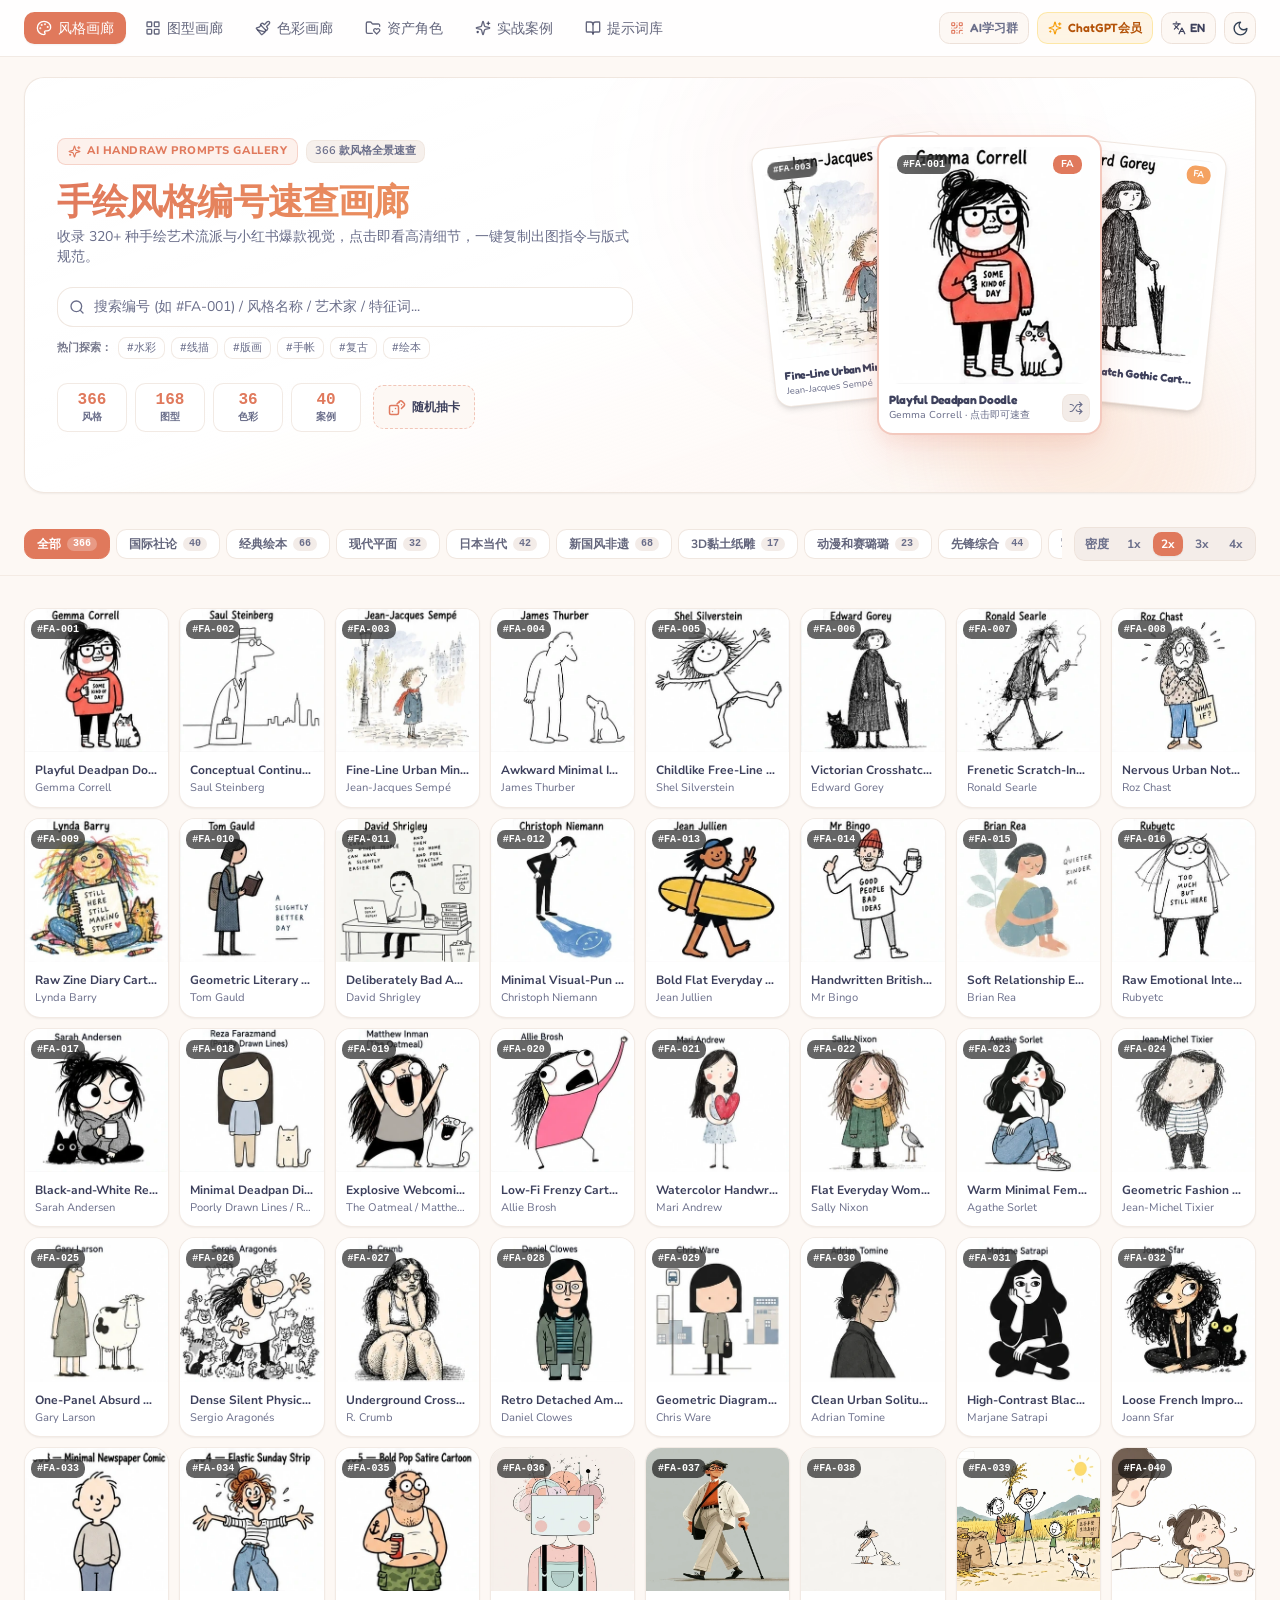
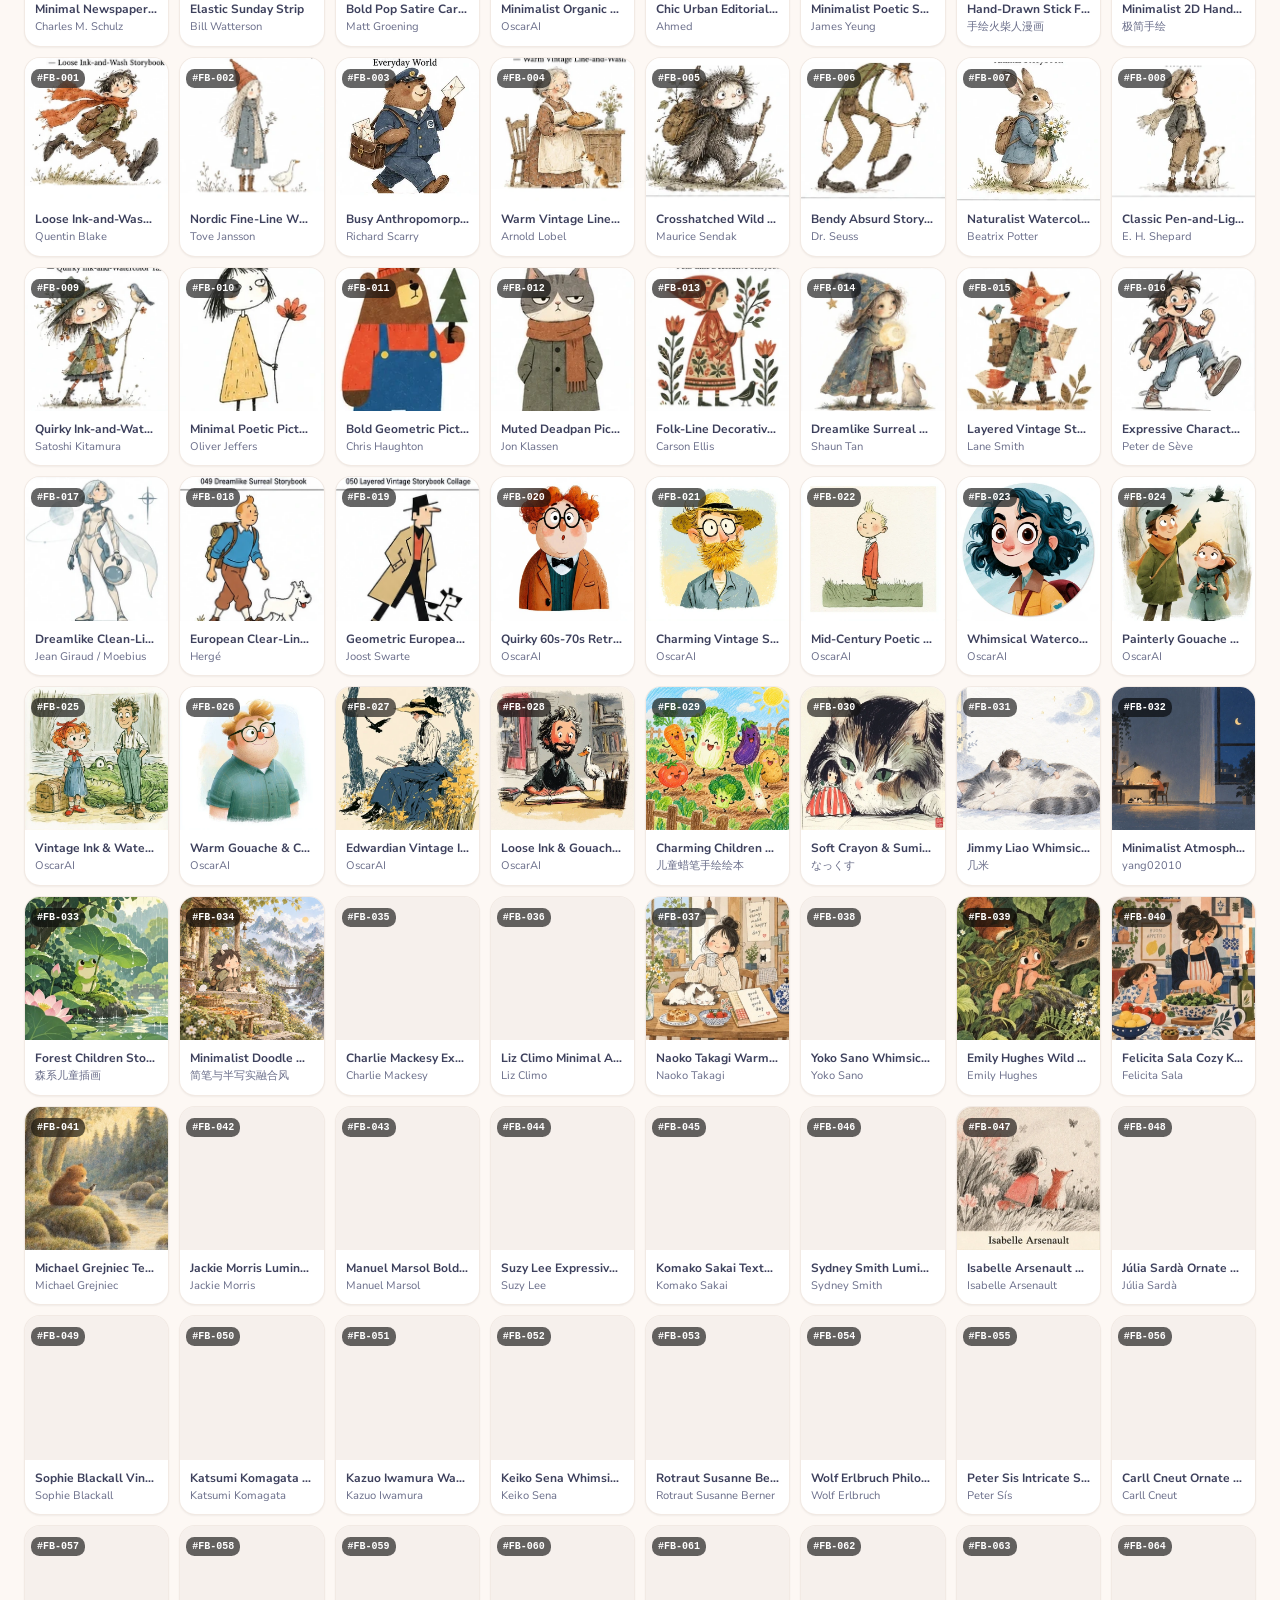
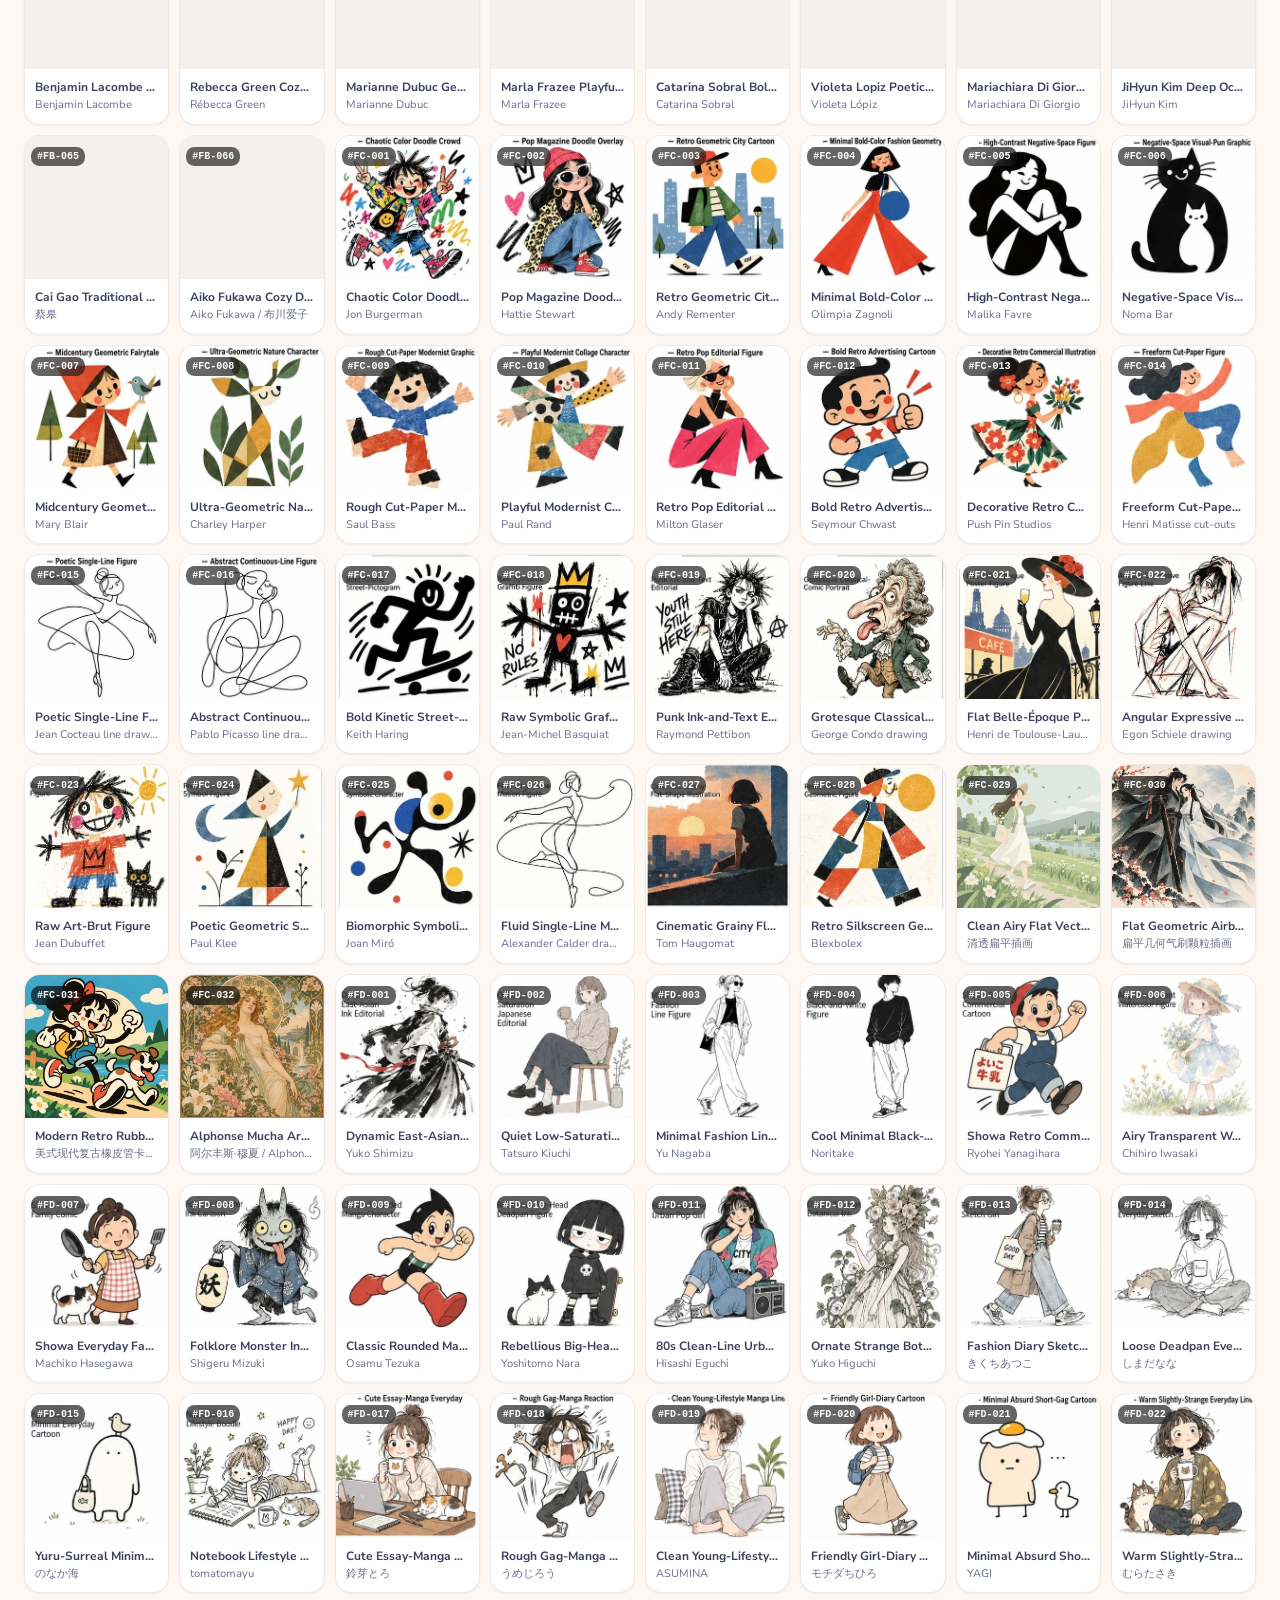
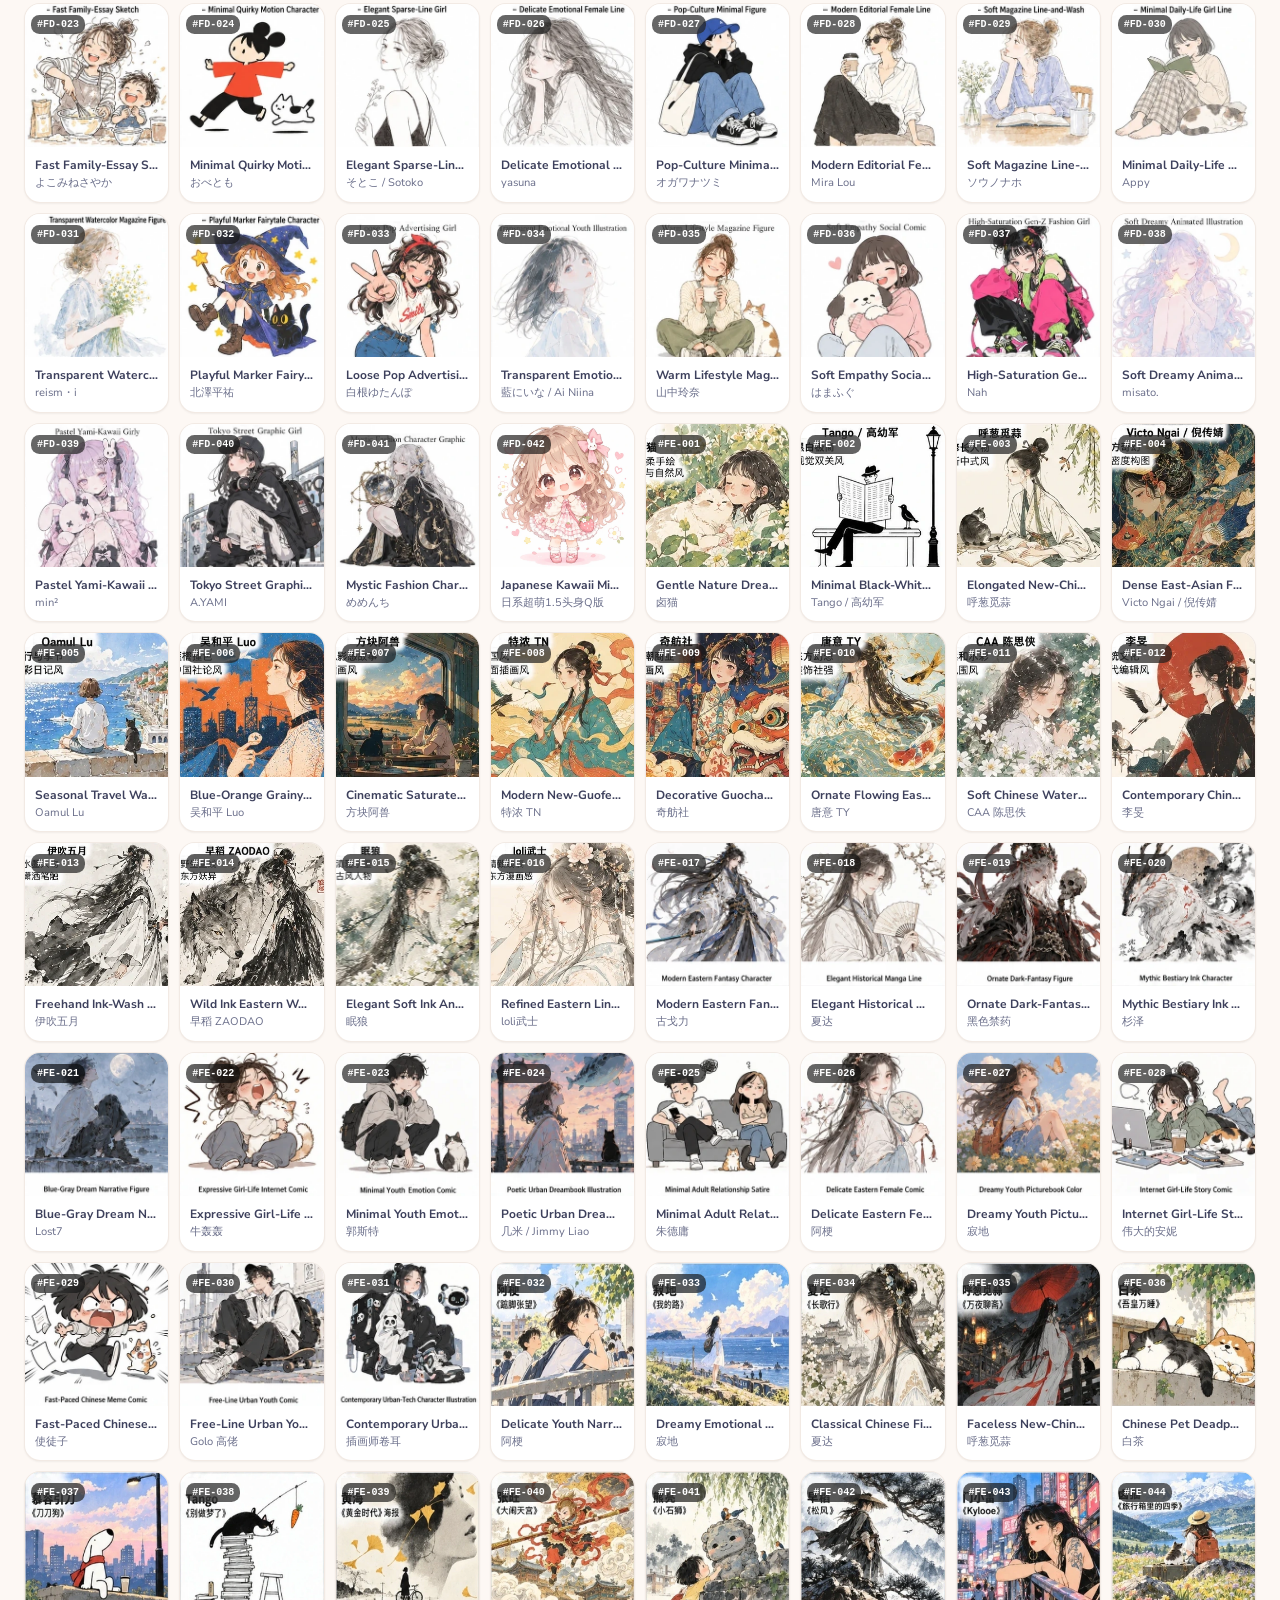
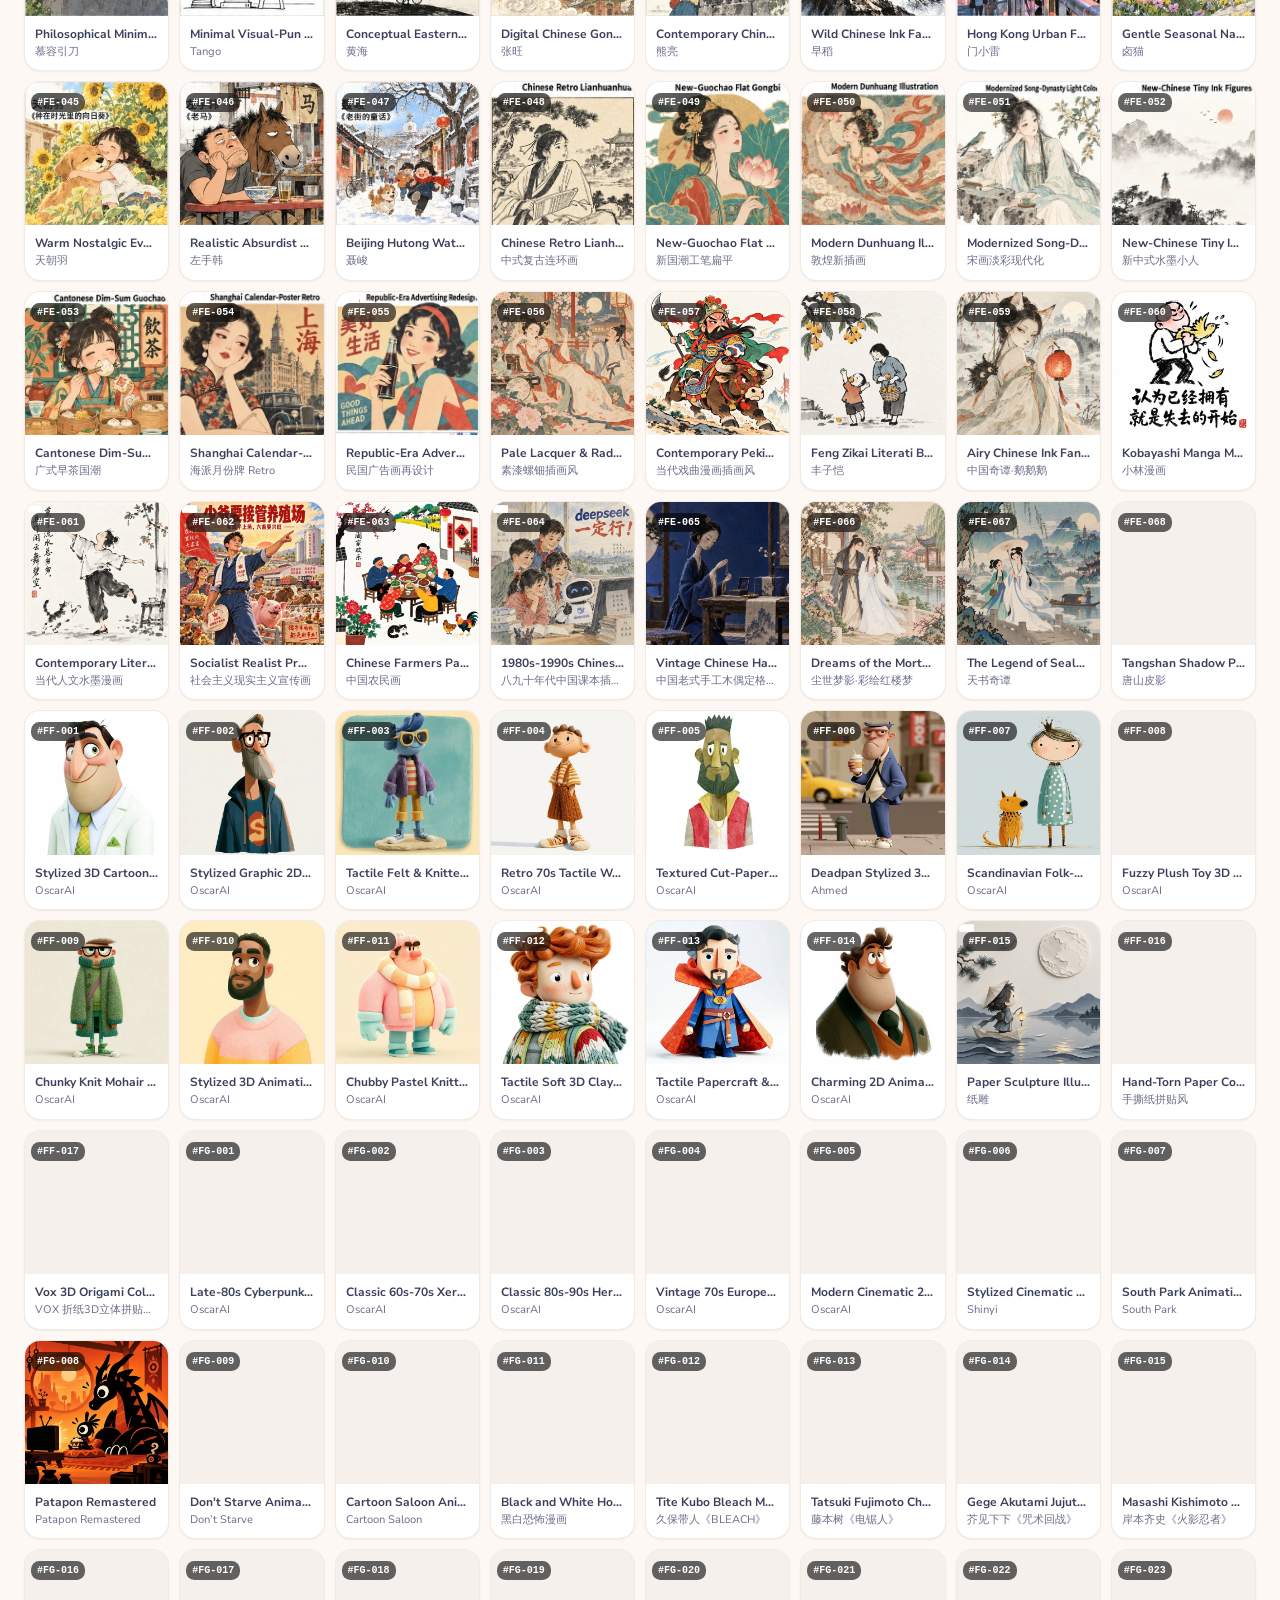
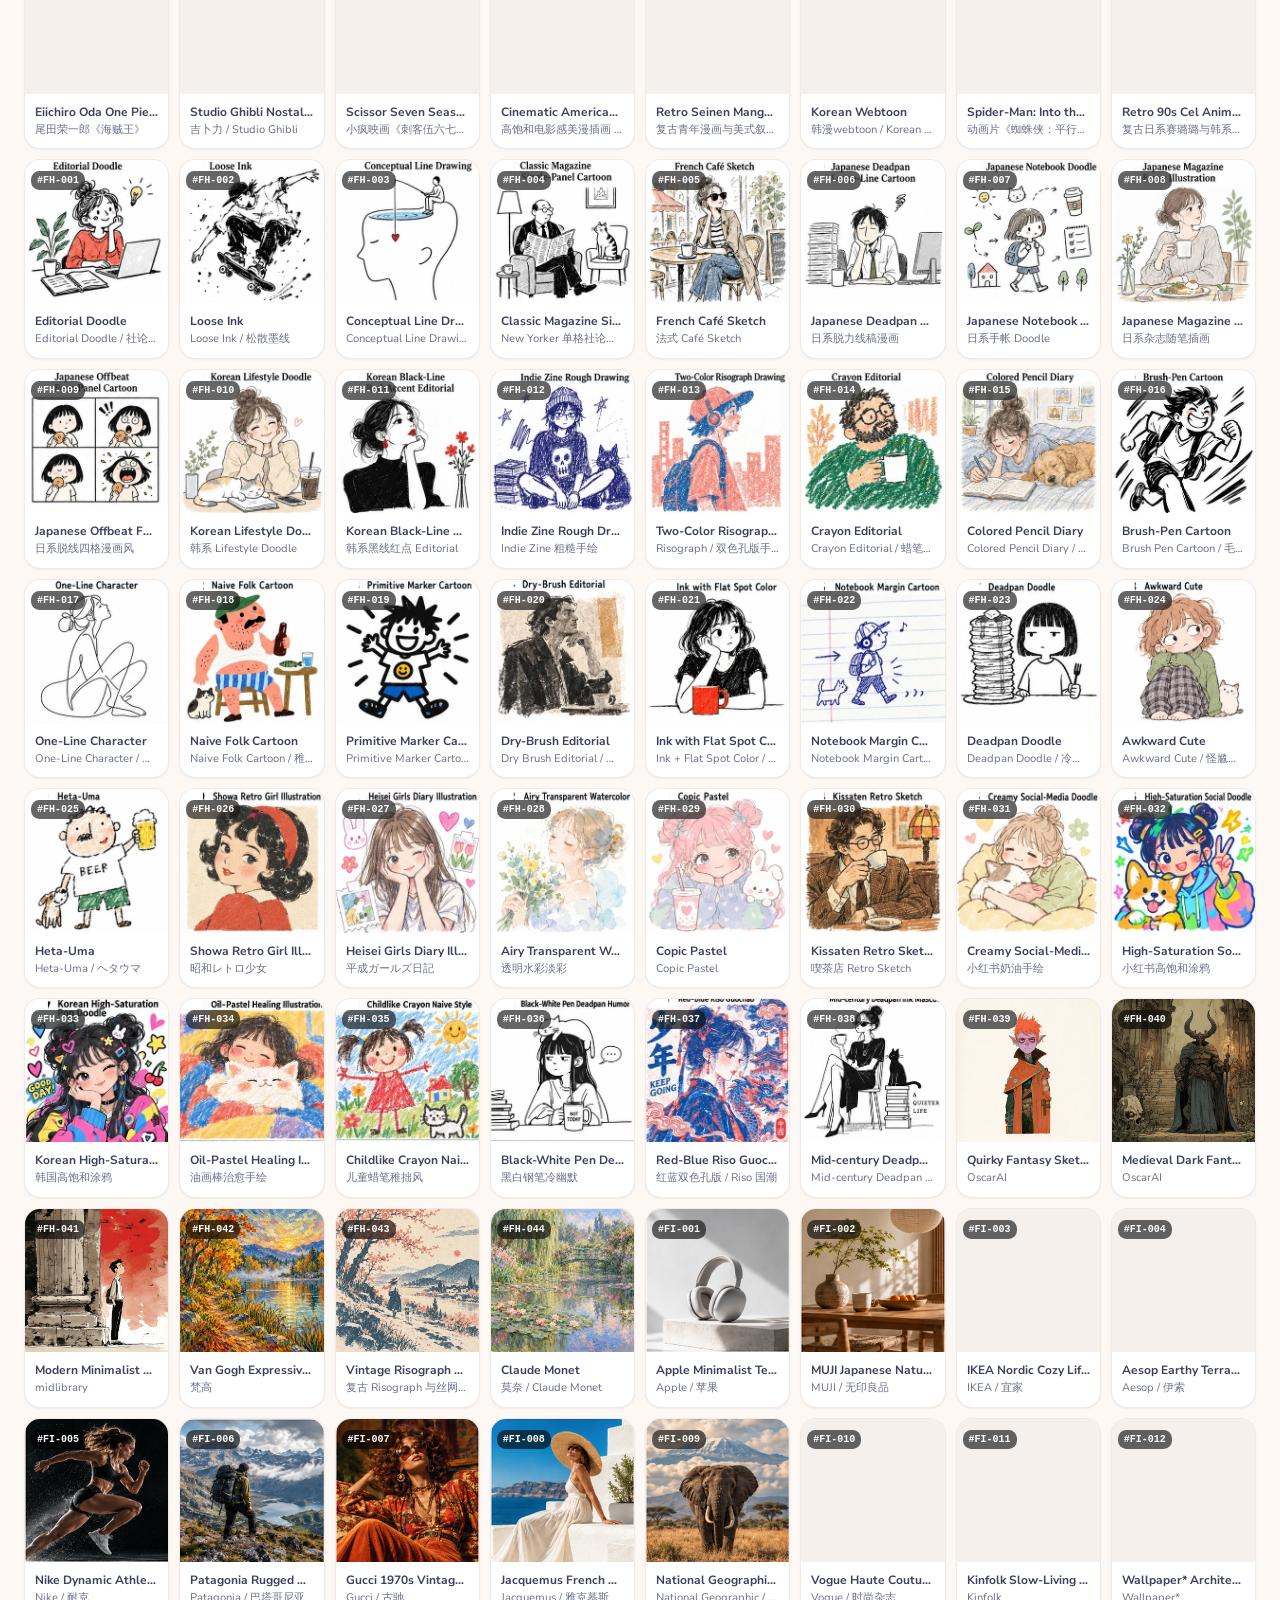
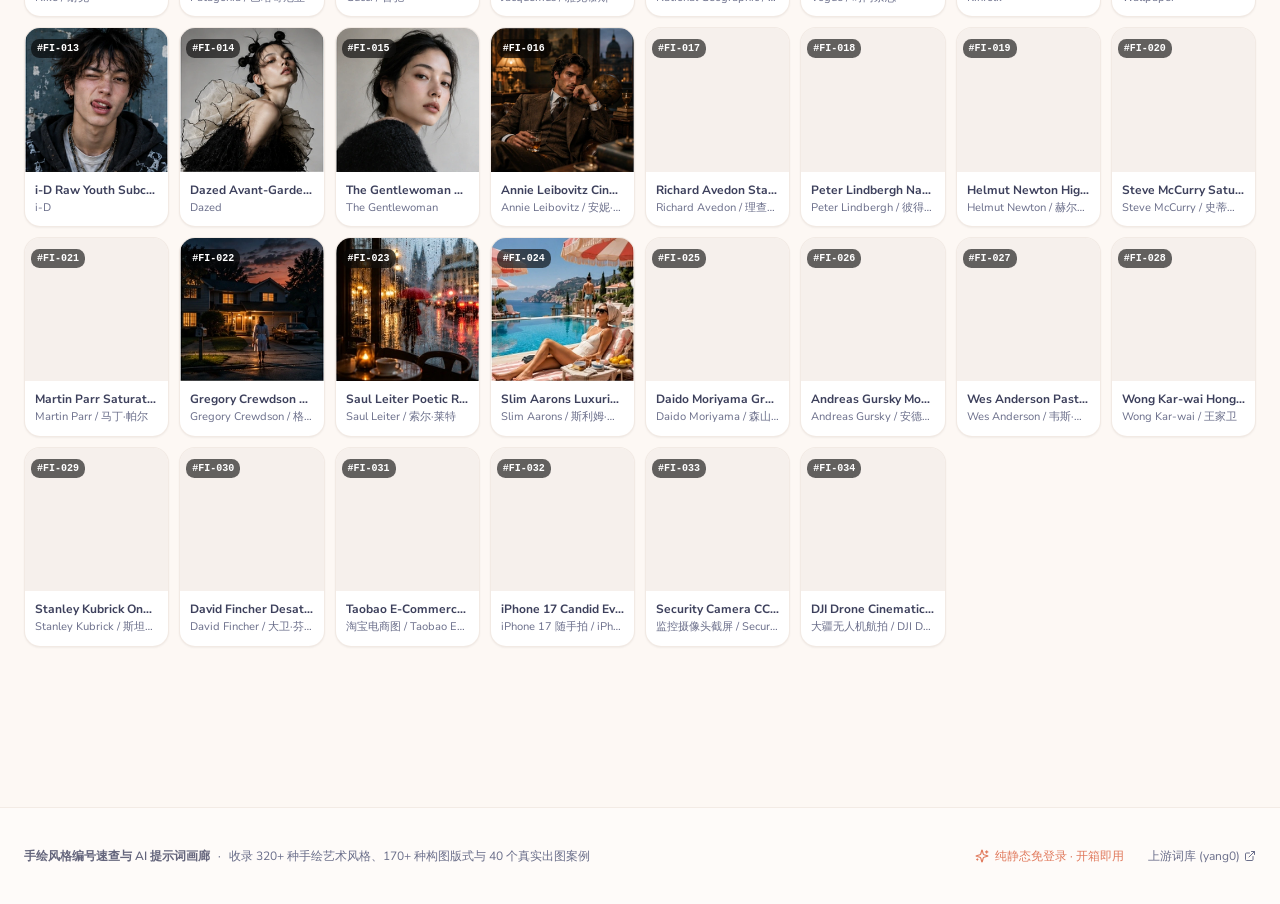
==== commit ac3f56c4: "update" ====
--- a/index.html
+++ b/index.html
@@ -1 +1 @@
-<!DOCTYPE html><!--FLZYbehAQhh2hmC24GHMd--><html lang="zh-CN"><head><meta charSet="utf-8"/><meta name="viewport" content="width=device-width, initial-scale=1"/><link rel="preload" as="image" href="/assets/images/individual/FA/FA-003.webp"/><link rel="preload" as="image" href="/assets/images/individual/FA/FA-006.webp"/><link rel="preload" as="image" href="/assets/images/individual/FA/FA-001.webp"/><link rel="stylesheet" href="/_next/static/css/80470bcb0d909425.css" data-precedence="next"/><link rel="preload" as="script" fetchPriority="low" href="/_next/static/chunks/webpack-60785faceb2046e0.js"/><script src="/_next/static/chunks/4bd1b696-c023c6e3521b1417.js" async=""></script><script src="/_next/static/chunks/255-09fb0d129bb12f51.js" async=""></script><script src="/_next/static/chunks/main-app-30b45b6b07ead2e8.js" async=""></script><script src="/_next/static/chunks/137-3dc5d481a60df0d7.js" async=""></script><script src="/_next/static/chunks/619-ba102abea3e3d0e4.js" async=""></script><script src="/_next/static/chunks/141-52a8087c3ea4f1a8.js" async=""></script><script src="/_next/static/chunks/app/layout-4315e9d33d9eefcd.js" async=""></script><script src="/_next/static/chunks/app/not-found-9512807663727926.js" async=""></script><script src="/_next/static/chunks/893-5a772594a79bbb15.js" async=""></script><script src="/_next/static/chunks/699-9939a670a50d1c99.js" async=""></script><script src="/_next/static/chunks/573-473f1dffe7832a3b.js" async=""></script><script src="/_next/static/chunks/app/page-354f3099a3fb7bcc.js" async=""></script><link rel="icon" href="/favicon.svg" type="image/svg+xml"/><link rel="preconnect" href="https://fonts.googleapis.com"/><link rel="preconnect" href="https://fonts.gstatic.com" crossorigin="anonymous"/><title>手绘风格编号速查与 AI 提示词画廊</title><meta name="description" content="320+ 种手绘艺术风格速查，170+ 种小红书构图版式，36 种经典配色方案，40 个真实出图案例与交互式提示词拼装工坊。"/><meta property="og:title" content="手绘风格编号速查与 AI 提示词画廊"/><meta property="og:description" content="320+ 种手绘风格编号速查，点击即看高清细节，一键复制提示词与参考拼图。"/><meta property="og:image" content="https://inshub.github.io/handraw-style-site/og-banner.jpg"/><meta name="twitter:card" content="summary_large_image"/><meta name="twitter:title" content="手绘风格编号速查与 AI 提示词画廊"/><meta name="twitter:description" content="320+ 种手绘风格编号速查，点击即看高清细节，一键复制提示词与参考拼图。"/><meta name="twitter:image" content="https://inshub.github.io/handraw-style-site/og-banner.jpg"/><link rel="icon" href="/favicon.svg"/><link href="https://fonts.googleapis.com/css2?family=Fredoka:wght@500;600;700&amp;family=Nunito+Sans:ital,opsz,wght@0,6..12,400..700;1,6..12,400..700&amp;display=swap" rel="stylesheet"/><script src="/_next/static/chunks/polyfills-42372ed130431b0a.js" noModule=""></script></head><body class="min-h-screen bg-background text-foreground antialiased selection:bg-terracotta-soft selection:text-primary"><div hidden=""><!--$--><!--/$--></div><script>((a,b,c,d,e,f,g,h)=>{let i=document.documentElement,j=["light","dark"];function k(b){var c;(Array.isArray(a)?a:[a]).forEach(a=>{let c="class"===a,d=c&&f?e.map(a=>f[a]||a):e;c?(i.classList.remove(...d),i.classList.add(f&&f[b]?f[b]:b)):i.setAttribute(a,b)}),c=b,h&&j.includes(c)&&(i.style.colorScheme=c)}if(d)k(d);else try{let a=localStorage.getItem(b)||c,d=g&&"system"===a?window.matchMedia("(prefers-color-scheme: dark)").matches?"dark":"light":a;k(d)}catch(a){}})("class","theme","system",null,["light","dark"],null,true,true)</script><div class="flex min-h-screen flex-col"><header class="sticky top-0 z-40 w-full border-b border-border/70 bg-card/85 backdrop-blur-md transition-colors"><div class="max-w-[1440px] mx-auto flex h-14 items-center justify-between px-4 sm:px-6"><nav class="flex items-center gap-1 sm:gap-1.5 overflow-x-auto no-scrollbar py-1"><a class="inline-flex items-center gap-1.5 px-3 py-1.5 text-xs sm:text-sm font-semibold rounded-lg transition-all whitespace-nowrap active:scale-[0.98] bg-primary text-primary-foreground shadow-sm hover:bg-terracotta-light" href="/"><svg xmlns="http://www.w3.org/2000/svg" width="24" height="24" viewBox="0 0 24 24" fill="none" stroke="currentColor" stroke-width="2" stroke-linecap="round" stroke-linejoin="round" class="lucide lucide-palette h-3.5 w-3.5 sm:h-4 sm:w-4"><circle cx="13.5" cy="6.5" r=".5" fill="currentColor"></circle><circle cx="17.5" cy="10.5" r=".5" fill="currentColor"></circle><circle cx="8.5" cy="7.5" r=".5" fill="currentColor"></circle><circle cx="6.5" cy="12.5" r=".5" fill="currentColor"></circle><path d="M12 2C6.5 2 2 6.5 2 12s4.5 10 10 10c.926 0 1.648-.746 1.648-1.688 0-.437-.18-.835-.437-1.125-.29-.289-.438-.652-.438-1.125a1.64 1.64 0 0 1 1.668-1.668h1.996c3.051 0 5.555-2.503 5.555-5.554C21.965 6.012 17.461 2 12 2z"></path></svg><span class="font-heading font-medium">风格画廊</span></a><a class="inline-flex items-center gap-1.5 px-3 py-1.5 text-xs sm:text-sm font-semibold rounded-lg transition-all whitespace-nowrap active:scale-[0.98] text-foreground/80 hover:text-primary hover:bg-terracotta-soft border border-transparent hover:border-terracotta/20" href="/layouts/"><svg xmlns="http://www.w3.org/2000/svg" width="24" height="24" viewBox="0 0 24 24" fill="none" stroke="currentColor" stroke-width="2" stroke-linecap="round" stroke-linejoin="round" class="lucide lucide-layout-grid h-3.5 w-3.5 sm:h-4 sm:w-4"><rect width="7" height="7" x="3" y="3" rx="1"></rect><rect width="7" height="7" x="14" y="3" rx="1"></rect><rect width="7" height="7" x="14" y="14" rx="1"></rect><rect width="7" height="7" x="3" y="14" rx="1"></rect></svg><span class="font-heading font-medium">图型画廊</span></a><a class="inline-flex items-center gap-1.5 px-3 py-1.5 text-xs sm:text-sm font-semibold rounded-lg transition-all whitespace-nowrap active:scale-[0.98] text-foreground/80 hover:text-primary hover:bg-terracotta-soft border border-transparent hover:border-terracotta/20" href="/colors/"><svg xmlns="http://www.w3.org/2000/svg" width="24" height="24" viewBox="0 0 24 24" fill="none" stroke="currentColor" stroke-width="2" stroke-linecap="round" stroke-linejoin="round" class="lucide lucide-paintbrush h-3.5 w-3.5 sm:h-4 sm:w-4"><path d="m14.622 17.897-10.68-2.913"></path><path d="M18.376 2.622a1 1 0 1 1 3.002 3.002L17.36 9.643a.5.5 0 0 0 0 .707l.944.944a2.41 2.41 0 0 1 0 3.408l-.944.944a.5.5 0 0 1-.707 0L8.354 7.348a.5.5 0 0 1 0-.707l.944-.944a2.41 2.41 0 0 1 3.408 0l.944.944a.5.5 0 0 0 .707 0z"></path><path d="M9 8c-1.804 2.71-3.97 3.46-6.583 3.948a.507.507 0 0 0-.302.819l7.32 8.883a1 1 0 0 0 1.185.204C12.735 20.405 16 16.792 16 15"></path></svg><span class="font-heading font-medium">色彩画廊</span></a><a class="inline-flex items-center gap-1.5 px-3 py-1.5 text-xs sm:text-sm font-semibold rounded-lg transition-all whitespace-nowrap active:scale-[0.98] text-foreground/80 hover:text-primary hover:bg-terracotta-soft border border-transparent hover:border-terracotta/20" href="/assets/"><svg xmlns="http://www.w3.org/2000/svg" width="24" height="24" viewBox="0 0 24 24" fill="none" stroke="currentColor" stroke-width="2" stroke-linecap="round" stroke-linejoin="round" class="lucide lucide-folder-heart h-3.5 w-3.5 sm:h-4 sm:w-4"><path d="M11 20H4a2 2 0 0 1-2-2V5a2 2 0 0 1 2-2h3.9a2 2 0 0 1 1.69.9l.81 1.2a2 2 0 0 0 1.67.9H20a2 2 0 0 1 2 2v1.5"></path><path d="M13.9 17.45c-1.2-1.2-1.14-2.8-.2-3.73a2.43 2.43 0 0 1 3.44 0l.36.34.34-.34a2.43 2.43 0 0 1 3.45-.01c.95.95 1 2.53-.2 3.74L17.5 21Z"></path></svg><span class="font-heading font-medium">资产角色</span></a><a class="inline-flex items-center gap-1.5 px-3 py-1.5 text-xs sm:text-sm font-semibold rounded-lg transition-all whitespace-nowrap active:scale-[0.98] text-foreground/80 hover:text-primary hover:bg-terracotta-soft border border-transparent hover:border-terracotta/20" href="/cases/"><svg xmlns="http://www.w3.org/2000/svg" width="24" height="24" viewBox="0 0 24 24" fill="none" stroke="currentColor" stroke-width="2" stroke-linecap="round" stroke-linejoin="round" class="lucide lucide-sparkles h-3.5 w-3.5 sm:h-4 sm:w-4"><path d="M9.937 15.5A2 2 0 0 0 8.5 14.063l-6.135-1.582a.5.5 0 0 1 0-.962L8.5 9.936A2 2 0 0 0 9.937 8.5l1.582-6.135a.5.5 0 0 1 .963 0L14.063 8.5A2 2 0 0 0 15.5 9.937l6.135 1.581a.5.5 0 0 1 0 .964L15.5 14.063a2 2 0 0 0-1.437 1.437l-1.582 6.135a.5.5 0 0 1-.963 0z"></path><path d="M20 3v4"></path><path d="M22 5h-4"></path><path d="M4 17v2"></path><path d="M5 18H3"></path></svg><span class="font-heading font-medium">实战案例</span></a><a class="inline-flex items-center gap-1.5 px-3 py-1.5 text-xs sm:text-sm font-semibold rounded-lg transition-all whitespace-nowrap active:scale-[0.98] text-foreground/80 hover:text-primary hover:bg-terracotta-soft border border-transparent hover:border-terracotta/20" href="/tutorials/"><svg xmlns="http://www.w3.org/2000/svg" width="24" height="24" viewBox="0 0 24 24" fill="none" stroke="currentColor" stroke-width="2" stroke-linecap="round" stroke-linejoin="round" class="lucide lucide-book-open h-3.5 w-3.5 sm:h-4 sm:w-4"><path d="M12 7v14"></path><path d="M3 18a1 1 0 0 1-1-1V4a1 1 0 0 1 1-1h5a4 4 0 0 1 4 4 4 4 0 0 1 4-4h5a1 1 0 0 1 1 1v13a1 1 0 0 1-1 1h-6a3 3 0 0 0-3 3 3 3 0 0 0-3-3z"></path></svg><span class="font-heading font-medium">提示词库</span></a></nav><div class="flex items-center gap-1.5 sm:gap-2 ml-2 shrink-0"><button class="justify-center whitespace-nowrap ring-offset-background focus-visible:outline-none focus-visible:ring-2 focus-visible:ring-ring focus-visible:ring-offset-2 disabled:pointer-events-none disabled:opacity-50 select-none border bg-background hover:bg-accent hidden md:inline-flex items-center gap-1.5 px-2.5 h-8 text-xs font-semibold rounded-lg border-border hover:border-terracotta hover:text-primary transition-all text-muted-foreground active:scale-[0.98]" title="查看 AI 学习共进群二维码" type="button" aria-haspopup="dialog" aria-expanded="false" data-state="closed"><svg xmlns="http://www.w3.org/2000/svg" width="24" height="24" viewBox="0 0 24 24" fill="none" stroke="currentColor" stroke-width="2" stroke-linecap="round" stroke-linejoin="round" class="lucide lucide-qr-code h-3.5 w-3.5 text-terracotta"><rect width="5" height="5" x="3" y="3" rx="1"></rect><rect width="5" height="5" x="16" y="3" rx="1"></rect><rect width="5" height="5" x="3" y="16" rx="1"></rect><path d="M21 16h-3a2 2 0 0 0-2 2v3"></path><path d="M21 21v.01"></path><path d="M12 7v3a2 2 0 0 1-2 2H7"></path><path d="M3 12h.01"></path><path d="M12 3h.01"></path><path d="M12 16v.01"></path><path d="M16 12h1"></path><path d="M21 12v.01"></path><path d="M12 21v-1"></path></svg><span class="font-heading">AI学习群</span></button><a href="https://www.cchub.top/" target="_blank" rel="noopener noreferrer" class="group hidden lg:inline-flex items-center justify-center gap-1.5 px-2.5 h-8 text-xs font-semibold rounded-lg border border-amber-300/40 bg-amber-500/10 text-amber-700 dark:text-amber-400 hover:bg-amber-500/20 transition-all active:scale-[0.98]" title="访问 ChatGPT 会员专区"><div class="inline-flex items-center justify-center select-none cursor-pointer text-amber-500 group-hover:scale-110 transition-transform"><svg fill="none" height="14" stroke="currentColor" stroke-linecap="round" stroke-linejoin="round" stroke-width="2" viewBox="0 0 24 24" width="14" xmlns="http://www.w3.org/2000/svg"><path d="M9.937 15.5A2 2 0 0 0 8.5 14.063l-6.135-1.582a.5.5 0 0 1 0-.962L8.5 9.936A2 2 0 0 0 9.937 8.5l1.582-6.135a.5.5 0 0 1 .963 0L14.063 8.5A2 2 0 0 0 15.5 9.937l6.135 1.581a.5.5 0 0 1 0 .964L15.5 14.063a2 2 0 0 0-1.437 1.437l-1.582 6.135a.5.5 0 0 1-.963 0z"></path><path d="M20 3v4"></path><path d="M22 5h-4"></path><path d="M4 17v2"></path><path d="M5 18H3"></path></svg></div><span class="font-heading">ChatGPT会员</span></a><button class="inline-flex items-center justify-center whitespace-nowrap ring-offset-background focus-visible:outline-none focus-visible:ring-2 focus-visible:ring-ring focus-visible:ring-offset-2 disabled:pointer-events-none disabled:opacity-50 select-none border border-input bg-background hover:bg-accent h-8 px-2.5 text-xs font-semibold gap-1 rounded-lg hover:border-terracotta hover:text-primary transition-all active:scale-[0.98]" aria-label="Switch Language"><svg xmlns="http://www.w3.org/2000/svg" width="24" height="24" viewBox="0 0 24 24" fill="none" stroke="currentColor" stroke-width="2" stroke-linecap="round" stroke-linejoin="round" class="lucide lucide-languages h-3.5 w-3.5"><path d="m5 8 6 6"></path><path d="m4 14 6-6 2-3"></path><path d="M2 5h12"></path><path d="M7 2h1"></path><path d="m22 22-5-10-5 10"></path><path d="M14 18h6"></path></svg><span class="font-heading">EN</span></button><button class="inline-flex items-center justify-center whitespace-nowrap text-sm font-medium ring-offset-background focus-visible:outline-none focus-visible:ring-2 focus-visible:ring-ring focus-visible:ring-offset-2 disabled:pointer-events-none disabled:opacity-50 select-none border border-input bg-background hover:bg-accent h-8 w-8 rounded-lg hover:border-terracotta hover:text-primary transition-all active:scale-[0.98]" aria-label="Toggle theme"><div class="inline-flex items-center justify-center select-none cursor-pointer text-slate-700 dark:text-slate-200"><svg fill="none" height="17" stroke="currentColor" stroke-linecap="round" stroke-linejoin="round" stroke-width="2" viewBox="0 0 24 24" width="17" xmlns="http://www.w3.org/2000/svg"><path d="M12 3a6 6 0 0 0 9 9 9 9 0 1 1-9-9Z"></path></svg></div></button></div></div></header><main class="flex-1"><div class="max-w-[1440px] mx-auto px-4 sm:px-6 pb-20"><div class="relative overflow-hidden rounded-2xl border border-border/80 bg-gradient-to-br from-card via-card/95 to-terracotta-soft/50 p-6 sm:p-8 my-5 shadow-sm transition-all"><div class="absolute top-0 right-1/4 -mt-16 -mr-16 w-80 h-80 rounded-full bg-primary/5 blur-3xl pointer-events-none"></div><div class="absolute bottom-0 right-10 -mb-20 w-64 h-64 rounded-full bg-warm-coral/10 blur-2xl pointer-events-none"></div><div class="grid grid-cols-1 lg:grid-cols-12 gap-8 items-center relative z-10"><div class="lg:col-span-7 space-y-4"><div class="flex flex-wrap items-center gap-2"><div class="inline-flex items-center gap-1.5 px-2.5 py-1 rounded-md text-[11px] font-extrabold uppercase tracking-wider text-primary bg-terracotta-soft border border-terracotta/25"><div class="inline-flex items-center justify-center select-none cursor-pointer text-primary"><svg fill="none" height="13" stroke="currentColor" stroke-linecap="round" stroke-linejoin="round" stroke-width="2" viewBox="0 0 24 24" width="13" xmlns="http://www.w3.org/2000/svg"><path d="M9.937 15.5A2 2 0 0 0 8.5 14.063l-6.135-1.582a.5.5 0 0 1 0-.962L8.5 9.936A2 2 0 0 0 9.937 8.5l1.582-6.135a.5.5 0 0 1 .963 0L14.063 8.5A2 2 0 0 0 15.5 9.937l6.135 1.581a.5.5 0 0 1 0 .964L15.5 14.063a2 2 0 0 0-1.437 1.437l-1.582 6.135a.5.5 0 0 1-.963 0z"></path><path d="M20 3v4"></path><path d="M22 5h-4"></path><path d="M4 17v2"></path><path d="M5 18H3"></path></svg></div><span>AI HANDRAW PROMPTS GALLERY</span></div><span class="hidden sm:inline-flex items-center text-[11px] font-semibold text-muted-foreground bg-muted/60 px-2 py-0.5 rounded-md border border-border/60">366<!-- --> 款风格全景速查</span></div><div class="space-y-1.5"><h1 class="text-2xl sm:text-3xl lg:text-4xl font-extrabold tracking-tight gradient-warm-text font-heading leading-tight">手绘风格编号速查画廊</h1><p class="text-xs sm:text-sm text-muted-foreground leading-relaxed max-w-xl">收录 320+ 种手绘艺术流派与小红书爆款视觉，点击即看高清细节，一键复制出图指令与版式规范。</p></div><div class="relative max-w-xl pt-1"><div class="relative flex items-center"><svg xmlns="http://www.w3.org/2000/svg" width="24" height="24" viewBox="0 0 24 24" fill="none" stroke="currentColor" stroke-width="2" stroke-linecap="round" stroke-linejoin="round" class="lucide lucide-search absolute left-3 h-4 w-4 text-muted-foreground pointer-events-none"><circle cx="11" cy="11" r="8"></circle><path d="m21 21-4.3-4.3"></path></svg><input type="search" class="flex w-full border px-3 py-1 transition-colors file:border-0 file:bg-transparent file:text-sm file:font-medium placeholder:text-muted-foreground focus-visible:outline-none disabled:cursor-not-allowed disabled:opacity-50 pl-9 pr-8 h-10 rounded-xl bg-card border-border/80 focus-visible:ring-1 focus-visible:ring-terracotta focus-visible:border-terracotta shadow-2xs text-xs sm:text-sm" placeholder="搜索编号 (如 #FA-001) / 风格名称 / 艺术家 / 特征词..." value=""/></div><div class="flex flex-wrap items-center gap-1.5 pt-2.5 text-xs text-muted-foreground"><span class="text-[11px] font-semibold text-foreground/70 shrink-0">热门探索：</span><button type="button" class="px-2 py-0.5 rounded-md text-[11px] font-medium transition-all border bg-card text-muted-foreground border-border/70 hover:border-terracotta/40 hover:text-primary hover:bg-terracotta-soft">#<!-- -->水彩</button><button type="button" class="px-2 py-0.5 rounded-md text-[11px] font-medium transition-all border bg-card text-muted-foreground border-border/70 hover:border-terracotta/40 hover:text-primary hover:bg-terracotta-soft">#<!-- -->线描</button><button type="button" class="px-2 py-0.5 rounded-md text-[11px] font-medium transition-all border bg-card text-muted-foreground border-border/70 hover:border-terracotta/40 hover:text-primary hover:bg-terracotta-soft">#<!-- -->版画</button><button type="button" class="px-2 py-0.5 rounded-md text-[11px] font-medium transition-all border bg-card text-muted-foreground border-border/70 hover:border-terracotta/40 hover:text-primary hover:bg-terracotta-soft">#<!-- -->手帐</button><button type="button" class="px-2 py-0.5 rounded-md text-[11px] font-medium transition-all border bg-card text-muted-foreground border-border/70 hover:border-terracotta/40 hover:text-primary hover:bg-terracotta-soft">#<!-- -->复古</button><button type="button" class="px-2 py-0.5 rounded-md text-[11px] font-medium transition-all border bg-card text-muted-foreground border-border/70 hover:border-terracotta/40 hover:text-primary hover:bg-terracotta-soft">#<!-- -->绘本</button></div></div><div class="pt-2 flex flex-wrap items-center gap-2 sm:gap-3"><div class="flex items-center gap-1.5 sm:gap-2"><div class="flex flex-col items-center justify-center min-w-[70px] px-3 py-1.5 rounded-lg border border-border/70 bg-card shadow-2xs"><span class="text-base font-extrabold text-primary font-mono leading-tight">366</span><span class="text-[10px] font-semibold text-muted-foreground">风格</span></div><a class="flex flex-col items-center justify-center min-w-[70px] px-3 py-1.5 rounded-lg border border-border/70 bg-card shadow-2xs hover:border-terracotta transition-all" href="/layouts/"><span class="text-base font-extrabold text-primary font-mono leading-tight">168</span><span class="text-[10px] font-semibold text-muted-foreground">图型</span></a><a class="flex flex-col items-center justify-center min-w-[70px] px-3 py-1.5 rounded-lg border border-border/70 bg-card shadow-2xs hover:border-terracotta transition-all" href="/colors/"><span class="text-base font-extrabold text-primary font-mono leading-tight">36</span><span class="text-[10px] font-semibold text-muted-foreground">色彩</span></a><a class="flex flex-col items-center justify-center min-w-[70px] px-3 py-1.5 rounded-lg border border-border/70 bg-card shadow-2xs hover:border-terracotta transition-all" href="/cases/"><span class="text-base font-extrabold text-primary font-mono leading-tight">40</span><span class="text-[10px] font-semibold text-muted-foreground">案例</span></a></div><button class="inline-flex items-center justify-center whitespace-nowrap ring-offset-background focus-visible:outline-none focus-visible:ring-2 focus-visible:ring-ring focus-visible:ring-offset-2 disabled:pointer-events-none disabled:opacity-50 select-none border bg-background text-xs group h-11 px-3.5 rounded-lg border-dashed border-terracotta/40 hover:border-terracotta hover:bg-terracotta-soft text-foreground hover:text-primary gap-1.5 font-bold transition-all shadow-2xs active:scale-[0.98]" title="随机漫游一种手绘风格"><div class="inline-flex items-center justify-center select-none cursor-pointer text-terracotta group-hover:scale-110 transition-transform"><svg fill="none" height="18" stroke="currentColor" stroke-linecap="round" stroke-linejoin="round" stroke-width="2" viewBox="0 0 24 24" width="18" xmlns="http://www.w3.org/2000/svg"><rect width="12" height="12" x="2" y="10" rx="2" ry="2"></rect><path d="m17.92 14 3.5-3.5a2.41 2.41 0 0 0 0-3.41l-2.6-2.6a2.41 2.41 0 0 0-3.41 0L12 8"></path><path d="M6 18h.01"></path><path d="M10 14h.01"></path><path d="M15 6h.01"></path><path d="M18 9h.01"></path></svg></div><span class="text-xs font-heading">随机抽卡</span></button></div></div><div class="lg:col-span-5 hidden lg:flex items-center justify-center relative min-h-[350px]"><div class="relative w-full max-w-[460px] h-[340px] flex items-center justify-center"><div class="absolute left-1 top-6 w-[180px] sm:w-[195px] aspect-[3/4] rounded-xl border border-border/80 bg-card p-2 shadow-md -rotate-6 hover:-rotate-1 hover:scale-105 hover:shadow-warm-glow hover:z-30 transition-all duration-300 cursor-pointer group z-10 flex flex-col justify-between" title="点击查看：Fine-Line Urban Miniature"><div class="relative w-full flex-1 rounded-lg overflow-hidden bg-muted/40"><img src="/assets/images/individual/FA/FA-003.webp" alt="Fine-Line Urban Miniature" class="w-full h-full object-cover group-hover:scale-105 transition-transform duration-500"/><span class="absolute top-1.5 left-1.5 px-1.5 py-0.5 rounded-md text-[9px] font-mono font-extrabold bg-black/60 text-white backdrop-blur-md shadow-2xs">#<!-- -->FA-003</span><span class="absolute top-1.5 right-1.5 px-1.5 py-0.5 rounded-md text-[9px] font-bold bg-primary text-white shadow-2xs">FA</span></div><div class="pt-2 px-0.5"><h4 class="font-heading font-bold text-[11px] text-foreground truncate block">Fine-Line Urban Miniature</h4><p class="text-[9px] text-muted-foreground truncate">Jean-Jacques Sempé</p></div></div><div class="absolute right-1 top-7 w-[180px] sm:w-[195px] aspect-[3/4] rounded-xl border border-border/80 bg-card p-2 shadow-md rotate-6 hover:rotate-1 hover:scale-105 hover:shadow-warm-glow hover:z-30 transition-all duration-300 cursor-pointer group z-10 flex flex-col justify-between" title="点击查看：Victorian Crosshatch Gothic Cartoon"><div class="relative w-full flex-1 rounded-lg overflow-hidden bg-muted/40"><img src="/assets/images/individual/FA/FA-006.webp" alt="Victorian Crosshatch Gothic Cartoon" class="w-full h-full object-cover group-hover:scale-105 transition-transform duration-500"/><span class="absolute top-1.5 left-1.5 px-1.5 py-0.5 rounded-md text-[9px] font-mono font-extrabold bg-black/60 text-white backdrop-blur-md shadow-2xs">#<!-- -->FA-006</span><span class="absolute top-1.5 right-1.5 px-1.5 py-0.5 rounded-md text-[9px] font-bold bg-warm-coral text-white shadow-2xs">FA</span></div><div class="pt-2 px-0.5"><h4 class="font-heading font-bold text-[11px] text-foreground truncate block">Victorian Crosshatch Gothic Cartoon</h4><p class="text-[9px] text-muted-foreground truncate">Edward Gorey</p></div></div><div class="relative w-[210px] sm:w-[225px] aspect-[3/4] rounded-xl border-2 border-primary/40 bg-card p-2.5 shadow-warm-glow-lg -rotate-0.5 hover:rotate-0 hover:scale-105 hover:border-primary transition-all duration-300 cursor-pointer group z-20 flex flex-col justify-between" title="点击筛选：Playful Deadpan Doodle，点击右下角按钮换一组"><div class="relative w-full flex-1 rounded-lg overflow-hidden bg-muted/40"><img src="/assets/images/individual/FA/FA-001.webp" alt="Playful Deadpan Doodle" class="w-full h-full object-cover group-hover:scale-105 transition-transform duration-500"/><span class="absolute top-2 left-2 px-1.5 py-0.5 rounded-md text-[10px] font-mono font-extrabold bg-black/60 text-white backdrop-blur-md shadow-2xs">#<!-- -->FA-001</span><span class="absolute top-2 right-2 px-2 py-0.5 rounded-md text-[10px] font-bold bg-primary text-white shadow-xs">FA</span></div><div class="pt-2 flex items-center justify-between gap-1.5"><div class="overflow-hidden"><h4 class="font-heading font-bold text-xs text-foreground truncate block">Playful Deadpan Doodle</h4><p class="text-[10px] text-muted-foreground truncate">Gemma Correll<!-- --> · 点击即可速查</p></div><button type="button" class="p-1.5 rounded-md bg-secondary hover:bg-terracotta-soft hover:text-primary text-muted-foreground border border-border/60 transition-colors shrink-0 shadow-2xs active:scale-95" title="全库换一组风格 (326款随机)"><svg xmlns="http://www.w3.org/2000/svg" width="24" height="24" viewBox="0 0 24 24" fill="none" stroke="currentColor" stroke-width="2" stroke-linecap="round" stroke-linejoin="round" class="lucide lucide-shuffle h-3.5 w-3.5"><path d="M2 18h1.4c1.3 0 2.5-.6 3.3-1.7l6.1-8.6c.7-1.1 2-1.7 3.3-1.7H22"></path><path d="m18 2 4 4-4 4"></path><path d="M2 6h1.9c1.5 0 2.9.9 3.6 2.2"></path><path d="M22 18h-5.9c-1.3 0-2.6-.7-3.3-1.8l-.5-.8"></path><path d="m18 14 4 4-4 4"></path></svg></button></div></div></div></div></div></div><div class="sticky top-14 z-30 py-3 bg-background/95 backdrop-blur-md border-b border-border/60 -mx-4 sm:-mx-6 px-4 sm:px-6 transition-colors"><div class="flex flex-col sm:flex-row sm:items-center justify-between gap-3"><div class="flex items-center gap-1.5 overflow-x-auto no-scrollbar py-1"><button type="button" class="inline-flex items-center gap-1.5 px-3 py-1.5 rounded-lg text-xs font-bold transition-all whitespace-nowrap border active:scale-[0.98] bg-primary text-primary-foreground border-primary shadow-xs"><span>全部</span><span class="px-1.5 py-0.5 rounded-md text-[10px] font-mono leading-none bg-white/25 text-white">366</span></button><button type="button" class="inline-flex items-center gap-1.5 px-3 py-1.5 rounded-lg text-xs font-bold transition-all whitespace-nowrap border shadow-2xs active:scale-[0.98] bg-card text-foreground/80 border-border/80 hover:border-terracotta/40 hover:text-primary hover:bg-terracotta-soft"><span>国际社论</span><span class="px-1.5 py-0.5 rounded-md text-[10px] font-mono leading-none bg-secondary text-muted-foreground">40</span></button><button type="button" class="inline-flex items-center gap-1.5 px-3 py-1.5 rounded-lg text-xs font-bold transition-all whitespace-nowrap border shadow-2xs active:scale-[0.98] bg-card text-foreground/80 border-border/80 hover:border-terracotta/40 hover:text-primary hover:bg-terracotta-soft"><span>经典绘本</span><span class="px-1.5 py-0.5 rounded-md text-[10px] font-mono leading-none bg-secondary text-muted-foreground">66</span></button><button type="button" class="inline-flex items-center gap-1.5 px-3 py-1.5 rounded-lg text-xs font-bold transition-all whitespace-nowrap border shadow-2xs active:scale-[0.98] bg-card text-foreground/80 border-border/80 hover:border-terracotta/40 hover:text-primary hover:bg-terracotta-soft"><span>现代平面</span><span class="px-1.5 py-0.5 rounded-md text-[10px] font-mono leading-none bg-secondary text-muted-foreground">32</span></button><button type="button" class="inline-flex items-center gap-1.5 px-3 py-1.5 rounded-lg text-xs font-bold transition-all whitespace-nowrap border shadow-2xs active:scale-[0.98] bg-card text-foreground/80 border-border/80 hover:border-terracotta/40 hover:text-primary hover:bg-terracotta-soft"><span>日本当代</span><span class="px-1.5 py-0.5 rounded-md text-[10px] font-mono leading-none bg-secondary text-muted-foreground">42</span></button><button type="button" class="inline-flex items-center gap-1.5 px-3 py-1.5 rounded-lg text-xs font-bold transition-all whitespace-nowrap border shadow-2xs active:scale-[0.98] bg-card text-foreground/80 border-border/80 hover:border-terracotta/40 hover:text-primary hover:bg-terracotta-soft"><span>新国风非遗</span><span class="px-1.5 py-0.5 rounded-md text-[10px] font-mono leading-none bg-secondary text-muted-foreground">68</span></button><button type="button" class="inline-flex items-center gap-1.5 px-3 py-1.5 rounded-lg text-xs font-bold transition-all whitespace-nowrap border shadow-2xs active:scale-[0.98] bg-card text-foreground/80 border-border/80 hover:border-terracotta/40 hover:text-primary hover:bg-terracotta-soft"><span>3D黏土纸雕</span><span class="px-1.5 py-0.5 rounded-md text-[10px] font-mono leading-none bg-secondary text-muted-foreground">17</span></button><button type="button" class="inline-flex items-center gap-1.5 px-3 py-1.5 rounded-lg text-xs font-bold transition-all whitespace-nowrap border shadow-2xs active:scale-[0.98] bg-card text-foreground/80 border-border/80 hover:border-terracotta/40 hover:text-primary hover:bg-terracotta-soft"><span>动漫和赛璐璐</span><span class="px-1.5 py-0.5 rounded-md text-[10px] font-mono leading-none bg-secondary text-muted-foreground">23</span></button><button type="button" class="inline-flex items-center gap-1.5 px-3 py-1.5 rounded-lg text-xs font-bold transition-all whitespace-nowrap border shadow-2xs active:scale-[0.98] bg-card text-foreground/80 border-border/80 hover:border-terracotta/40 hover:text-primary hover:bg-terracotta-soft"><span>先锋综合</span><span class="px-1.5 py-0.5 rounded-md text-[10px] font-mono leading-none bg-secondary text-muted-foreground">44</span></button><button type="button" class="inline-flex items-center gap-1.5 px-3 py-1.5 rounded-lg text-xs font-bold transition-all whitespace-nowrap border shadow-2xs active:scale-[0.98] bg-card text-foreground/80 border-border/80 hover:border-terracotta/40 hover:text-primary hover:bg-terracotta-soft"><span>写实摄影与视觉大片</span><span class="px-1.5 py-0.5 rounded-md text-[10px] font-mono leading-none bg-secondary text-muted-foreground">34</span></button></div><div class="self-end sm:self-auto shrink-0"><div class="inline-flex items-center gap-1 p-1 bg-secondary/80 border border-border/80 rounded-lg text-xs font-semibold"><span class="text-muted-foreground px-1.5 hidden sm:inline">密度</span><div class="flex items-center gap-1"><button class="inline-flex items-center justify-center whitespace-nowrap ring-offset-background active:scale-[0.98] focus-visible:outline-none focus-visible:ring-2 focus-visible:ring-ring focus-visible:ring-offset-2 disabled:pointer-events-none disabled:opacity-50 select-none h-6 px-2 text-xs font-bold rounded-md transition-all text-muted-foreground hover:text-foreground hover:bg-card">1x</button><button class="inline-flex items-center justify-center whitespace-nowrap ring-offset-background active:scale-[0.98] focus-visible:outline-none focus-visible:ring-2 focus-visible:ring-ring focus-visible:ring-offset-2 disabled:pointer-events-none disabled:opacity-50 select-none hover:bg-terracotta-light h-6 px-2 text-xs font-bold rounded-md transition-all bg-primary text-white shadow-sm">2x</button><button class="inline-flex items-center justify-center whitespace-nowrap ring-offset-background active:scale-[0.98] focus-visible:outline-none focus-visible:ring-2 focus-visible:ring-ring focus-visible:ring-offset-2 disabled:pointer-events-none disabled:opacity-50 select-none h-6 px-2 text-xs font-bold rounded-md transition-all text-muted-foreground hover:text-foreground hover:bg-card">3x</button><button class="inline-flex items-center justify-center whitespace-nowrap ring-offset-background active:scale-[0.98] focus-visible:outline-none focus-visible:ring-2 focus-visible:ring-ring focus-visible:ring-offset-2 disabled:pointer-events-none disabled:opacity-50 select-none h-6 px-2 text-xs font-bold rounded-md transition-all text-muted-foreground hover:text-foreground hover:bg-card">4x</button></div></div></div></div></div><div class="mt-8"><div class="grid transition-all duration-300 grid-cols-3 sm:grid-cols-4 md:grid-cols-5 lg:grid-cols-7 xl:grid-cols-8 gap-2.5"><div class="border text-card-foreground shadow-sm group cursor-zoom-in overflow-hidden rounded-xl border-border/70 bg-card hover:border-terracotta/60 hover:-translate-y-1.5 hover:shadow-warm-glow transition-all duration-300 ease-out select-none" type="button" aria-haspopup="dialog" aria-expanded="false" data-state="closed"><div class="relative aspect-square w-full bg-muted/60 overflow-hidden"><img src="/assets/images/individual/FA/FA-001.webp" alt="Playful Deadpan Doodle" loading="lazy" decoding="async" class="h-full w-full object-cover transition-transform duration-500 ease-out group-hover:scale-105"/><div class="absolute top-1.5 left-1.5"><span class="inline-flex items-center px-1.5 py-0.5 rounded-md text-[10px] font-extrabold font-mono bg-black/60 backdrop-blur-md text-white group-hover:bg-primary transition-all shadow-2xs">#<!-- -->FA-001</span></div></div><div class="transition-all p-2.5"><div class="flex items-center justify-between gap-1"><span class="font-bold text-foreground truncate block text-xs" title="Playful Deadpan Doodle">Playful Deadpan Doodle</span></div><span class="text-muted-foreground truncate block mt-0.5 text-[11px]" title="Gemma Correll">Gemma Correll</span></div></div><div class="border text-card-foreground shadow-sm group cursor-zoom-in overflow-hidden rounded-xl border-border/70 bg-card hover:border-terracotta/60 hover:-translate-y-1.5 hover:shadow-warm-glow transition-all duration-300 ease-out select-none" type="button" aria-haspopup="dialog" aria-expanded="false" data-state="closed"><div class="relative aspect-square w-full bg-muted/60 overflow-hidden"><img src="/assets/images/individual/FA/FA-002.webp" alt="Conceptual Continuous-Line Editorial" loading="lazy" decoding="async" class="h-full w-full object-cover transition-transform duration-500 ease-out group-hover:scale-105"/><div class="absolute top-1.5 left-1.5"><span class="inline-flex items-center px-1.5 py-0.5 rounded-md text-[10px] font-extrabold font-mono bg-black/60 backdrop-blur-md text-white group-hover:bg-primary transition-all shadow-2xs">#<!-- -->FA-002</span></div></div><div class="transition-all p-2.5"><div class="flex items-center justify-between gap-1"><span class="font-bold text-foreground truncate block text-xs" title="Conceptual Continuous-Line Editorial">Conceptual Continuous-Line Editorial</span></div><span class="text-muted-foreground truncate block mt-0.5 text-[11px]" title="Saul Steinberg">Saul Steinberg</span></div></div><div class="border text-card-foreground shadow-sm group cursor-zoom-in overflow-hidden rounded-xl border-border/70 bg-card hover:border-terracotta/60 hover:-translate-y-1.5 hover:shadow-warm-glow transition-all duration-300 ease-out select-none" type="button" aria-haspopup="dialog" aria-expanded="false" data-state="closed"><div class="relative aspect-square w-full bg-muted/60 overflow-hidden"><img src="/assets/images/individual/FA/FA-003.webp" alt="Fine-Line Urban Miniature" loading="lazy" decoding="async" class="h-full w-full object-cover transition-transform duration-500 ease-out group-hover:scale-105"/><div class="absolute top-1.5 left-1.5"><span class="inline-flex items-center px-1.5 py-0.5 rounded-md text-[10px] font-extrabold font-mono bg-black/60 backdrop-blur-md text-white group-hover:bg-primary transition-all shadow-2xs">#<!-- -->FA-003</span></div></div><div class="transition-all p-2.5"><div class="flex items-center justify-between gap-1"><span class="font-bold text-foreground truncate block text-xs" title="Fine-Line Urban Miniature">Fine-Line Urban Miniature</span></div><span class="text-muted-foreground truncate block mt-0.5 text-[11px]" title="Jean-Jacques Sempé">Jean-Jacques Sempé</span></div></div><div class="border text-card-foreground shadow-sm group cursor-zoom-in overflow-hidden rounded-xl border-border/70 bg-card hover:border-terracotta/60 hover:-translate-y-1.5 hover:shadow-warm-glow transition-all duration-300 ease-out select-none" type="button" aria-haspopup="dialog" aria-expanded="false" data-state="closed"><div class="relative aspect-square w-full bg-muted/60 overflow-hidden"><img src="/assets/images/individual/FA/FA-004.webp" alt="Awkward Minimal Ink Cartoon" loading="lazy" decoding="async" class="h-full w-full object-cover transition-transform duration-500 ease-out group-hover:scale-105"/><div class="absolute top-1.5 left-1.5"><span class="inline-flex items-center px-1.5 py-0.5 rounded-md text-[10px] font-extrabold font-mono bg-black/60 backdrop-blur-md text-white group-hover:bg-primary transition-all shadow-2xs">#<!-- -->FA-004</span></div></div><div class="transition-all p-2.5"><div class="flex items-center justify-between gap-1"><span class="font-bold text-foreground truncate block text-xs" title="Awkward Minimal Ink Cartoon">Awkward Minimal Ink Cartoon</span></div><span class="text-muted-foreground truncate block mt-0.5 text-[11px]" title="James Thurber">James Thurber</span></div></div><div class="border text-card-foreground shadow-sm group cursor-zoom-in overflow-hidden rounded-xl border-border/70 bg-card hover:border-terracotta/60 hover:-translate-y-1.5 hover:shadow-warm-glow transition-all duration-300 ease-out select-none" type="button" aria-haspopup="dialog" aria-expanded="false" data-state="closed"><div class="relative aspect-square w-full bg-muted/60 overflow-hidden"><img src="/assets/images/individual/FA/FA-005.webp" alt="Childlike Free-Line Humor" loading="lazy" decoding="async" class="h-full w-full object-cover transition-transform duration-500 ease-out group-hover:scale-105"/><div class="absolute top-1.5 left-1.5"><span class="inline-flex items-center px-1.5 py-0.5 rounded-md text-[10px] font-extrabold font-mono bg-black/60 backdrop-blur-md text-white group-hover:bg-primary transition-all shadow-2xs">#<!-- -->FA-005</span></div></div><div class="transition-all p-2.5"><div class="flex items-center justify-between gap-1"><span class="font-bold text-foreground truncate block text-xs" title="Childlike Free-Line Humor">Childlike Free-Line Humor</span></div><span class="text-muted-foreground truncate block mt-0.5 text-[11px]" title="Shel Silverstein">Shel Silverstein</span></div></div><div class="border text-card-foreground shadow-sm group cursor-zoom-in overflow-hidden rounded-xl border-border/70 bg-card hover:border-terracotta/60 hover:-translate-y-1.5 hover:shadow-warm-glow transition-all duration-300 ease-out select-none" type="button" aria-haspopup="dialog" aria-expanded="false" data-state="closed"><div class="relative aspect-square w-full bg-muted/60 overflow-hidden"><img src="/assets/images/individual/FA/FA-006.webp" alt="Victorian Crosshatch Gothic Cartoon" loading="lazy" decoding="async" class="h-full w-full object-cover transition-transform duration-500 ease-out group-hover:scale-105"/><div class="absolute top-1.5 left-1.5"><span class="inline-flex items-center px-1.5 py-0.5 rounded-md text-[10px] font-extrabold font-mono bg-black/60 backdrop-blur-md text-white group-hover:bg-primary transition-all shadow-2xs">#<!-- -->FA-006</span></div></div><div class="transition-all p-2.5"><div class="flex items-center justify-between gap-1"><span class="font-bold text-foreground truncate block text-xs" title="Victorian Crosshatch Gothic Cartoon">Victorian Crosshatch Gothic Cartoon</span></div><span class="text-muted-foreground truncate block mt-0.5 text-[11px]" title="Edward Gorey">Edward Gorey</span></div></div><div class="border text-card-foreground shadow-sm group cursor-zoom-in overflow-hidden rounded-xl border-border/70 bg-card hover:border-terracotta/60 hover:-translate-y-1.5 hover:shadow-warm-glow transition-all duration-300 ease-out select-none" type="button" aria-haspopup="dialog" aria-expanded="false" data-state="closed"><div class="relative aspect-square w-full bg-muted/60 overflow-hidden"><img src="/assets/images/individual/FA/FA-007.webp" alt="Frenetic Scratch-Ink Caricature" loading="lazy" decoding="async" class="h-full w-full object-cover transition-transform duration-500 ease-out group-hover:scale-105"/><div class="absolute top-1.5 left-1.5"><span class="inline-flex items-center px-1.5 py-0.5 rounded-md text-[10px] font-extrabold font-mono bg-black/60 backdrop-blur-md text-white group-hover:bg-primary transition-all shadow-2xs">#<!-- -->FA-007</span></div></div><div class="transition-all p-2.5"><div class="flex items-center justify-between gap-1"><span class="font-bold text-foreground truncate block text-xs" title="Frenetic Scratch-Ink Caricature">Frenetic Scratch-Ink Caricature</span></div><span class="text-muted-foreground truncate block mt-0.5 text-[11px]" title="Ronald Searle">Ronald Searle</span></div></div><div class="border text-card-foreground shadow-sm group cursor-zoom-in overflow-hidden rounded-xl border-border/70 bg-card hover:border-terracotta/60 hover:-translate-y-1.5 hover:shadow-warm-glow transition-all duration-300 ease-out select-none" type="button" aria-haspopup="dialog" aria-expanded="false" data-state="closed"><div class="relative aspect-square w-full bg-muted/60 overflow-hidden"><img src="/assets/images/individual/FA/FA-008.webp" alt="Nervous Urban Notebook Cartoon" loading="lazy" decoding="async" class="h-full w-full object-cover transition-transform duration-500 ease-out group-hover:scale-105"/><div class="absolute top-1.5 left-1.5"><span class="inline-flex items-center px-1.5 py-0.5 rounded-md text-[10px] font-extrabold font-mono bg-black/60 backdrop-blur-md text-white group-hover:bg-primary transition-all shadow-2xs">#<!-- -->FA-008</span></div></div><div class="transition-all p-2.5"><div class="flex items-center justify-between gap-1"><span class="font-bold text-foreground truncate block text-xs" title="Nervous Urban Notebook Cartoon">Nervous Urban Notebook Cartoon</span></div><span class="text-muted-foreground truncate block mt-0.5 text-[11px]" title="Roz Chast">Roz Chast</span></div></div><div class="border text-card-foreground shadow-sm group cursor-zoom-in overflow-hidden rounded-xl border-border/70 bg-card hover:border-terracotta/60 hover:-translate-y-1.5 hover:shadow-warm-glow transition-all duration-300 ease-out select-none" type="button" aria-haspopup="dialog" aria-expanded="false" data-state="closed"><div class="relative aspect-square w-full bg-muted/60 overflow-hidden"><img src="/assets/images/individual/FA/FA-009.webp" alt="Raw Zine Diary Cartoon" loading="lazy" decoding="async" class="h-full w-full object-cover transition-transform duration-500 ease-out group-hover:scale-105"/><div class="absolute top-1.5 left-1.5"><span class="inline-flex items-center px-1.5 py-0.5 rounded-md text-[10px] font-extrabold font-mono bg-black/60 backdrop-blur-md text-white group-hover:bg-primary transition-all shadow-2xs">#<!-- -->FA-009</span></div></div><div class="transition-all p-2.5"><div class="flex items-center justify-between gap-1"><span class="font-bold text-foreground truncate block text-xs" title="Raw Zine Diary Cartoon">Raw Zine Diary Cartoon</span></div><span class="text-muted-foreground truncate block mt-0.5 text-[11px]" title="Lynda Barry">Lynda Barry</span></div></div><div class="border text-card-foreground shadow-sm group cursor-zoom-in overflow-hidden rounded-xl border-border/70 bg-card hover:border-terracotta/60 hover:-translate-y-1.5 hover:shadow-warm-glow transition-all duration-300 ease-out select-none" type="button" aria-haspopup="dialog" aria-expanded="false" data-state="closed"><div class="relative aspect-square w-full bg-muted/60 overflow-hidden"><img src="/assets/images/individual/FA/FA-010.webp" alt="Geometric Literary Deadpan" loading="lazy" decoding="async" class="h-full w-full object-cover transition-transform duration-500 ease-out group-hover:scale-105"/><div class="absolute top-1.5 left-1.5"><span class="inline-flex items-center px-1.5 py-0.5 rounded-md text-[10px] font-extrabold font-mono bg-black/60 backdrop-blur-md text-white group-hover:bg-primary transition-all shadow-2xs">#<!-- -->FA-010</span></div></div><div class="transition-all p-2.5"><div class="flex items-center justify-between gap-1"><span class="font-bold text-foreground truncate block text-xs" title="Geometric Literary Deadpan">Geometric Literary Deadpan</span></div><span class="text-muted-foreground truncate block mt-0.5 text-[11px]" title="Tom Gauld">Tom Gauld</span></div></div><div class="border text-card-foreground shadow-sm group cursor-zoom-in overflow-hidden rounded-xl border-border/70 bg-card hover:border-terracotta/60 hover:-translate-y-1.5 hover:shadow-warm-glow transition-all duration-300 ease-out select-none" type="button" aria-haspopup="dialog" aria-expanded="false" data-state="closed"><div class="relative aspect-square w-full bg-muted/60 overflow-hidden"><img src="/assets/images/individual/FA/FA-011.webp" alt="Deliberately Bad Absurd Doodle" loading="lazy" decoding="async" class="h-full w-full object-cover transition-transform duration-500 ease-out group-hover:scale-105"/><div class="absolute top-1.5 left-1.5"><span class="inline-flex items-center px-1.5 py-0.5 rounded-md text-[10px] font-extrabold font-mono bg-black/60 backdrop-blur-md text-white group-hover:bg-primary transition-all shadow-2xs">#<!-- -->FA-011</span></div></div><div class="transition-all p-2.5"><div class="flex items-center justify-between gap-1"><span class="font-bold text-foreground truncate block text-xs" title="Deliberately Bad Absurd Doodle">Deliberately Bad Absurd Doodle</span></div><span class="text-muted-foreground truncate block mt-0.5 text-[11px]" title="David Shrigley">David Shrigley</span></div></div><div class="border text-card-foreground shadow-sm group cursor-zoom-in overflow-hidden rounded-xl border-border/70 bg-card hover:border-terracotta/60 hover:-translate-y-1.5 hover:shadow-warm-glow transition-all duration-300 ease-out select-none" type="button" aria-haspopup="dialog" aria-expanded="false" data-state="closed"><div class="relative aspect-square w-full bg-muted/60 overflow-hidden"><img src="/assets/images/individual/FA/FA-012.webp" alt="Minimal Visual-Pun Editorial" loading="lazy" decoding="async" class="h-full w-full object-cover transition-transform duration-500 ease-out group-hover:scale-105"/><div class="absolute top-1.5 left-1.5"><span class="inline-flex items-center px-1.5 py-0.5 rounded-md text-[10px] font-extrabold font-mono bg-black/60 backdrop-blur-md text-white group-hover:bg-primary transition-all shadow-2xs">#<!-- -->FA-012</span></div></div><div class="transition-all p-2.5"><div class="flex items-center justify-between gap-1"><span class="font-bold text-foreground truncate block text-xs" title="Minimal Visual-Pun Editorial">Minimal Visual-Pun Editorial</span></div><span class="text-muted-foreground truncate block mt-0.5 text-[11px]" title="Christoph Niemann">Christoph Niemann</span></div></div><div class="border text-card-foreground shadow-sm group cursor-zoom-in overflow-hidden rounded-xl border-border/70 bg-card hover:border-terracotta/60 hover:-translate-y-1.5 hover:shadow-warm-glow transition-all duration-300 ease-out select-none" type="button" aria-haspopup="dialog" aria-expanded="false" data-state="closed"><div class="relative aspect-square w-full bg-muted/60 overflow-hidden"><img src="/assets/images/individual/FA/FA-013.webp" alt="Bold Flat Everyday Satire" loading="lazy" decoding="async" class="h-full w-full object-cover transition-transform duration-500 ease-out group-hover:scale-105"/><div class="absolute top-1.5 left-1.5"><span class="inline-flex items-center px-1.5 py-0.5 rounded-md text-[10px] font-extrabold font-mono bg-black/60 backdrop-blur-md text-white group-hover:bg-primary transition-all shadow-2xs">#<!-- -->FA-013</span></div></div><div class="transition-all p-2.5"><div class="flex items-center justify-between gap-1"><span class="font-bold text-foreground truncate block text-xs" title="Bold Flat Everyday Satire">Bold Flat Everyday Satire</span></div><span class="text-muted-foreground truncate block mt-0.5 text-[11px]" title="Jean Jullien">Jean Jullien</span></div></div><div class="border text-card-foreground shadow-sm group cursor-zoom-in overflow-hidden rounded-xl border-border/70 bg-card hover:border-terracotta/60 hover:-translate-y-1.5 hover:shadow-warm-glow transition-all duration-300 ease-out select-none" type="button" aria-haspopup="dialog" aria-expanded="false" data-state="closed"><div class="relative aspect-square w-full bg-muted/60 overflow-hidden"><img src="/assets/images/individual/FA/FA-014.webp" alt="Handwritten British Anti-Inspiration Cartoon" loading="lazy" decoding="async" class="h-full w-full object-cover transition-transform duration-500 ease-out group-hover:scale-105"/><div class="absolute top-1.5 left-1.5"><span class="inline-flex items-center px-1.5 py-0.5 rounded-md text-[10px] font-extrabold font-mono bg-black/60 backdrop-blur-md text-white group-hover:bg-primary transition-all shadow-2xs">#<!-- -->FA-014</span></div></div><div class="transition-all p-2.5"><div class="flex items-center justify-between gap-1"><span class="font-bold text-foreground truncate block text-xs" title="Handwritten British Anti-Inspiration Cartoon">Handwritten British Anti-Inspiration Cartoon</span></div><span class="text-muted-foreground truncate block mt-0.5 text-[11px]" title="Mr Bingo">Mr Bingo</span></div></div><div class="border text-card-foreground shadow-sm group cursor-zoom-in overflow-hidden rounded-xl border-border/70 bg-card hover:border-terracotta/60 hover:-translate-y-1.5 hover:shadow-warm-glow transition-all duration-300 ease-out select-none" type="button" aria-haspopup="dialog" aria-expanded="false" data-state="closed"><div class="relative aspect-square w-full bg-muted/60 overflow-hidden"><img src="/assets/images/individual/FA/FA-015.webp" alt="Soft Relationship Editorial Line Art" loading="lazy" decoding="async" class="h-full w-full object-cover transition-transform duration-500 ease-out group-hover:scale-105"/><div class="absolute top-1.5 left-1.5"><span class="inline-flex items-center px-1.5 py-0.5 rounded-md text-[10px] font-extrabold font-mono bg-black/60 backdrop-blur-md text-white group-hover:bg-primary transition-all shadow-2xs">#<!-- -->FA-015</span></div></div><div class="transition-all p-2.5"><div class="flex items-center justify-between gap-1"><span class="font-bold text-foreground truncate block text-xs" title="Soft Relationship Editorial Line Art">Soft Relationship Editorial Line Art</span></div><span class="text-muted-foreground truncate block mt-0.5 text-[11px]" title="Brian Rea">Brian Rea</span></div></div><div class="border text-card-foreground shadow-sm group cursor-zoom-in overflow-hidden rounded-xl border-border/70 bg-card hover:border-terracotta/60 hover:-translate-y-1.5 hover:shadow-warm-glow transition-all duration-300 ease-out select-none" type="button" aria-haspopup="dialog" aria-expanded="false" data-state="closed"><div class="relative aspect-square w-full bg-muted/60 overflow-hidden"><img src="/assets/images/individual/FA/FA-016.webp" alt="Raw Emotional Internet Doodle" loading="lazy" decoding="async" class="h-full w-full object-cover transition-transform duration-500 ease-out group-hover:scale-105"/><div class="absolute top-1.5 left-1.5"><span class="inline-flex items-center px-1.5 py-0.5 rounded-md text-[10px] font-extrabold font-mono bg-black/60 backdrop-blur-md text-white group-hover:bg-primary transition-all shadow-2xs">#<!-- -->FA-016</span></div></div><div class="transition-all p-2.5"><div class="flex items-center justify-between gap-1"><span class="font-bold text-foreground truncate block text-xs" title="Raw Emotional Internet Doodle">Raw Emotional Internet Doodle</span></div><span class="text-muted-foreground truncate block mt-0.5 text-[11px]" title="Rubyetc">Rubyetc</span></div></div><div class="border text-card-foreground shadow-sm group cursor-zoom-in overflow-hidden rounded-xl border-border/70 bg-card hover:border-terracotta/60 hover:-translate-y-1.5 hover:shadow-warm-glow transition-all duration-300 ease-out select-none" type="button" aria-haspopup="dialog" aria-expanded="false" data-state="closed"><div class="relative aspect-square w-full bg-muted/60 overflow-hidden"><img src="/assets/images/individual/FA/FA-017.webp" alt="Black-and-White Reaction Diary Cartoon" loading="lazy" decoding="async" class="h-full w-full object-cover transition-transform duration-500 ease-out group-hover:scale-105"/><div class="absolute top-1.5 left-1.5"><span class="inline-flex items-center px-1.5 py-0.5 rounded-md text-[10px] font-extrabold font-mono bg-black/60 backdrop-blur-md text-white group-hover:bg-primary transition-all shadow-2xs">#<!-- -->FA-017</span></div></div><div class="transition-all p-2.5"><div class="flex items-center justify-between gap-1"><span class="font-bold text-foreground truncate block text-xs" title="Black-and-White Reaction Diary Cartoon">Black-and-White Reaction Diary Cartoon</span></div><span class="text-muted-foreground truncate block mt-0.5 text-[11px]" title="Sarah Andersen">Sarah Andersen</span></div></div><div class="border text-card-foreground shadow-sm group cursor-zoom-in overflow-hidden rounded-xl border-border/70 bg-card hover:border-terracotta/60 hover:-translate-y-1.5 hover:shadow-warm-glow transition-all duration-300 ease-out select-none" type="button" aria-haspopup="dialog" aria-expanded="false" data-state="closed"><div class="relative aspect-square w-full bg-muted/60 overflow-hidden"><img src="/assets/images/individual/FA/FA-018.webp" alt="Minimal Deadpan Dialogue Cartoon" loading="lazy" decoding="async" class="h-full w-full object-cover transition-transform duration-500 ease-out group-hover:scale-105"/><div class="absolute top-1.5 left-1.5"><span class="inline-flex items-center px-1.5 py-0.5 rounded-md text-[10px] font-extrabold font-mono bg-black/60 backdrop-blur-md text-white group-hover:bg-primary transition-all shadow-2xs">#<!-- -->FA-018</span></div></div><div class="transition-all p-2.5"><div class="flex items-center justify-between gap-1"><span class="font-bold text-foreground truncate block text-xs" title="Minimal Deadpan Dialogue Cartoon">Minimal Deadpan Dialogue Cartoon</span></div><span class="text-muted-foreground truncate block mt-0.5 text-[11px]" title="Poorly Drawn Lines / Reza Farazmand">Poorly Drawn Lines / Reza Farazmand</span></div></div><div class="border text-card-foreground shadow-sm group cursor-zoom-in overflow-hidden rounded-xl border-border/70 bg-card hover:border-terracotta/60 hover:-translate-y-1.5 hover:shadow-warm-glow transition-all duration-300 ease-out select-none" type="button" aria-haspopup="dialog" aria-expanded="false" data-state="closed"><div class="relative aspect-square w-full bg-muted/60 overflow-hidden"><img src="/assets/images/individual/FA/FA-019.webp" alt="Explosive Webcomic Exaggeration" loading="lazy" decoding="async" class="h-full w-full object-cover transition-transform duration-500 ease-out group-hover:scale-105"/><div class="absolute top-1.5 left-1.5"><span class="inline-flex items-center px-1.5 py-0.5 rounded-md text-[10px] font-extrabold font-mono bg-black/60 backdrop-blur-md text-white group-hover:bg-primary transition-all shadow-2xs">#<!-- -->FA-019</span></div></div><div class="transition-all p-2.5"><div class="flex items-center justify-between gap-1"><span class="font-bold text-foreground truncate block text-xs" title="Explosive Webcomic Exaggeration">Explosive Webcomic Exaggeration</span></div><span class="text-muted-foreground truncate block mt-0.5 text-[11px]" title="The Oatmeal / Matthew Inman">The Oatmeal / Matthew Inman</span></div></div><div class="border text-card-foreground shadow-sm group cursor-zoom-in overflow-hidden rounded-xl border-border/70 bg-card hover:border-terracotta/60 hover:-translate-y-1.5 hover:shadow-warm-glow transition-all duration-300 ease-out select-none" type="button" aria-haspopup="dialog" aria-expanded="false" data-state="closed"><div class="relative aspect-square w-full bg-muted/60 overflow-hidden"><img src="/assets/images/individual/FA/FA-020.webp" alt="Low-Fi Frenzy Cartoon" loading="lazy" decoding="async" class="h-full w-full object-cover transition-transform duration-500 ease-out group-hover:scale-105"/><div class="absolute top-1.5 left-1.5"><span class="inline-flex items-center px-1.5 py-0.5 rounded-md text-[10px] font-extrabold font-mono bg-black/60 backdrop-blur-md text-white group-hover:bg-primary transition-all shadow-2xs">#<!-- -->FA-020</span></div></div><div class="transition-all p-2.5"><div class="flex items-center justify-between gap-1"><span class="font-bold text-foreground truncate block text-xs" title="Low-Fi Frenzy Cartoon">Low-Fi Frenzy Cartoon</span></div><span class="text-muted-foreground truncate block mt-0.5 text-[11px]" title="Allie Brosh">Allie Brosh</span></div></div><div class="border text-card-foreground shadow-sm group cursor-zoom-in overflow-hidden rounded-xl border-border/70 bg-card hover:border-terracotta/60 hover:-translate-y-1.5 hover:shadow-warm-glow transition-all duration-300 ease-out select-none" type="button" aria-haspopup="dialog" aria-expanded="false" data-state="closed"><div class="relative aspect-square w-full bg-muted/60 overflow-hidden"><img src="/assets/images/individual/FA/FA-021.webp" alt="Watercolor Handwritten Life Notes" loading="lazy" decoding="async" class="h-full w-full object-cover transition-transform duration-500 ease-out group-hover:scale-105"/><div class="absolute top-1.5 left-1.5"><span class="inline-flex items-center px-1.5 py-0.5 rounded-md text-[10px] font-extrabold font-mono bg-black/60 backdrop-blur-md text-white group-hover:bg-primary transition-all shadow-2xs">#<!-- -->FA-021</span></div></div><div class="transition-all p-2.5"><div class="flex items-center justify-between gap-1"><span class="font-bold text-foreground truncate block text-xs" title="Watercolor Handwritten Life Notes">Watercolor Handwritten Life Notes</span></div><span class="text-muted-foreground truncate block mt-0.5 text-[11px]" title="Mari Andrew">Mari Andrew</span></div></div><div class="border text-card-foreground shadow-sm group cursor-zoom-in overflow-hidden rounded-xl border-border/70 bg-card hover:border-terracotta/60 hover:-translate-y-1.5 hover:shadow-warm-glow transition-all duration-300 ease-out select-none" type="button" aria-haspopup="dialog" aria-expanded="false" data-state="closed"><div class="relative aspect-square w-full bg-muted/60 overflow-hidden"><img src="/assets/images/individual/FA/FA-022.webp" alt="Flat Everyday Women Lifestyle" loading="lazy" decoding="async" class="h-full w-full object-cover transition-transform duration-500 ease-out group-hover:scale-105"/><div class="absolute top-1.5 left-1.5"><span class="inline-flex items-center px-1.5 py-0.5 rounded-md text-[10px] font-extrabold font-mono bg-black/60 backdrop-blur-md text-white group-hover:bg-primary transition-all shadow-2xs">#<!-- -->FA-022</span></div></div><div class="transition-all p-2.5"><div class="flex items-center justify-between gap-1"><span class="font-bold text-foreground truncate block text-xs" title="Flat Everyday Women Lifestyle">Flat Everyday Women Lifestyle</span></div><span class="text-muted-foreground truncate block mt-0.5 text-[11px]" title="Sally Nixon">Sally Nixon</span></div></div><div class="border text-card-foreground shadow-sm group cursor-zoom-in overflow-hidden rounded-xl border-border/70 bg-card hover:border-terracotta/60 hover:-translate-y-1.5 hover:shadow-warm-glow transition-all duration-300 ease-out select-none" type="button" aria-haspopup="dialog" aria-expanded="false" data-state="closed"><div class="relative aspect-square w-full bg-muted/60 overflow-hidden"><img src="/assets/images/individual/FA/FA-023.webp" alt="Warm Minimal Female Line Cartoon" loading="lazy" decoding="async" class="h-full w-full object-cover transition-transform duration-500 ease-out group-hover:scale-105"/><div class="absolute top-1.5 left-1.5"><span class="inline-flex items-center px-1.5 py-0.5 rounded-md text-[10px] font-extrabold font-mono bg-black/60 backdrop-blur-md text-white group-hover:bg-primary transition-all shadow-2xs">#<!-- -->FA-023</span></div></div><div class="transition-all p-2.5"><div class="flex items-center justify-between gap-1"><span class="font-bold text-foreground truncate block text-xs" title="Warm Minimal Female Line Cartoon">Warm Minimal Female Line Cartoon</span></div><span class="text-muted-foreground truncate block mt-0.5 text-[11px]" title="Agathe Sorlet">Agathe Sorlet</span></div></div><div class="border text-card-foreground shadow-sm group cursor-zoom-in overflow-hidden rounded-xl border-border/70 bg-card hover:border-terracotta/60 hover:-translate-y-1.5 hover:shadow-warm-glow transition-all duration-300 ease-out select-none" type="button" aria-haspopup="dialog" aria-expanded="false" data-state="closed"><div class="relative aspect-square w-full bg-muted/60 overflow-hidden"><img src="/assets/images/individual/FA/FA-024.webp" alt="Geometric Fashion Deadpan" loading="lazy" decoding="async" class="h-full w-full object-cover transition-transform duration-500 ease-out group-hover:scale-105"/><div class="absolute top-1.5 left-1.5"><span class="inline-flex items-center px-1.5 py-0.5 rounded-md text-[10px] font-extrabold font-mono bg-black/60 backdrop-blur-md text-white group-hover:bg-primary transition-all shadow-2xs">#<!-- -->FA-024</span></div></div><div class="transition-all p-2.5"><div class="flex items-center justify-between gap-1"><span class="font-bold text-foreground truncate block text-xs" title="Geometric Fashion Deadpan">Geometric Fashion Deadpan</span></div><span class="text-muted-foreground truncate block mt-0.5 text-[11px]" title="Jean-Michel Tixier">Jean-Michel Tixier</span></div></div><div class="border text-card-foreground shadow-sm group cursor-zoom-in overflow-hidden rounded-xl border-border/70 bg-card hover:border-terracotta/60 hover:-translate-y-1.5 hover:shadow-warm-glow transition-all duration-300 ease-out select-none" type="button" aria-haspopup="dialog" aria-expanded="false" data-state="closed"><div class="relative aspect-square w-full bg-muted/60 overflow-hidden"><img src="/assets/images/individual/FA/FA-025.webp" alt="One-Panel Absurd Social Cartoon" loading="lazy" decoding="async" class="h-full w-full object-cover transition-transform duration-500 ease-out group-hover:scale-105"/><div class="absolute top-1.5 left-1.5"><span class="inline-flex items-center px-1.5 py-0.5 rounded-md text-[10px] font-extrabold font-mono bg-black/60 backdrop-blur-md text-white group-hover:bg-primary transition-all shadow-2xs">#<!-- -->FA-025</span></div></div><div class="transition-all p-2.5"><div class="flex items-center justify-between gap-1"><span class="font-bold text-foreground truncate block text-xs" title="One-Panel Absurd Social Cartoon">One-Panel Absurd Social Cartoon</span></div><span class="text-muted-foreground truncate block mt-0.5 text-[11px]" title="Gary Larson">Gary Larson</span></div></div><div class="border text-card-foreground shadow-sm group cursor-zoom-in overflow-hidden rounded-xl border-border/70 bg-card hover:border-terracotta/60 hover:-translate-y-1.5 hover:shadow-warm-glow transition-all duration-300 ease-out select-none" type="button" aria-haspopup="dialog" aria-expanded="false" data-state="closed"><div class="relative aspect-square w-full bg-muted/60 overflow-hidden"><img src="/assets/images/individual/FA/FA-026.webp" alt="Dense Silent Physical Comedy" loading="lazy" decoding="async" class="h-full w-full object-cover transition-transform duration-500 ease-out group-hover:scale-105"/><div class="absolute top-1.5 left-1.5"><span class="inline-flex items-center px-1.5 py-0.5 rounded-md text-[10px] font-extrabold font-mono bg-black/60 backdrop-blur-md text-white group-hover:bg-primary transition-all shadow-2xs">#<!-- -->FA-026</span></div></div><div class="transition-all p-2.5"><div class="flex items-center justify-between gap-1"><span class="font-bold text-foreground truncate block text-xs" title="Dense Silent Physical Comedy">Dense Silent Physical Comedy</span></div><span class="text-muted-foreground truncate block mt-0.5 text-[11px]" title="Sergio Aragonés">Sergio Aragonés</span></div></div><div class="border text-card-foreground shadow-sm group cursor-zoom-in overflow-hidden rounded-xl border-border/70 bg-card hover:border-terracotta/60 hover:-translate-y-1.5 hover:shadow-warm-glow transition-all duration-300 ease-out select-none" type="button" aria-haspopup="dialog" aria-expanded="false" data-state="closed"><div class="relative aspect-square w-full bg-muted/60 overflow-hidden"><img src="/assets/images/individual/FA/FA-027.webp" alt="Underground Crosshatched Grotesque Cartoon" loading="lazy" decoding="async" class="h-full w-full object-cover transition-transform duration-500 ease-out group-hover:scale-105"/><div class="absolute top-1.5 left-1.5"><span class="inline-flex items-center px-1.5 py-0.5 rounded-md text-[10px] font-extrabold font-mono bg-black/60 backdrop-blur-md text-white group-hover:bg-primary transition-all shadow-2xs">#<!-- -->FA-027</span></div></div><div class="transition-all p-2.5"><div class="flex items-center justify-between gap-1"><span class="font-bold text-foreground truncate block text-xs" title="Underground Crosshatched Grotesque Cartoon">Underground Crosshatched Grotesque Cartoon</span></div><span class="text-muted-foreground truncate block mt-0.5 text-[11px]" title="R. Crumb">R. Crumb</span></div></div><div class="border text-card-foreground shadow-sm group cursor-zoom-in overflow-hidden rounded-xl border-border/70 bg-card hover:border-terracotta/60 hover:-translate-y-1.5 hover:shadow-warm-glow transition-all duration-300 ease-out select-none" type="button" aria-haspopup="dialog" aria-expanded="false" data-state="closed"><div class="relative aspect-square w-full bg-muted/60 overflow-hidden"><img src="/assets/images/individual/FA/FA-028.webp" alt="Retro Detached American Comic" loading="lazy" decoding="async" class="h-full w-full object-cover transition-transform duration-500 ease-out group-hover:scale-105"/><div class="absolute top-1.5 left-1.5"><span class="inline-flex items-center px-1.5 py-0.5 rounded-md text-[10px] font-extrabold font-mono bg-black/60 backdrop-blur-md text-white group-hover:bg-primary transition-all shadow-2xs">#<!-- -->FA-028</span></div></div><div class="transition-all p-2.5"><div class="flex items-center justify-between gap-1"><span class="font-bold text-foreground truncate block text-xs" title="Retro Detached American Comic">Retro Detached American Comic</span></div><span class="text-muted-foreground truncate block mt-0.5 text-[11px]" title="Daniel Clowes">Daniel Clowes</span></div></div><div class="border text-card-foreground shadow-sm group cursor-zoom-in overflow-hidden rounded-xl border-border/70 bg-card hover:border-terracotta/60 hover:-translate-y-1.5 hover:shadow-warm-glow transition-all duration-300 ease-out select-none" type="button" aria-haspopup="dialog" aria-expanded="false" data-state="closed"><div class="relative aspect-square w-full bg-muted/60 overflow-hidden"><img src="/assets/images/individual/FA/FA-029.webp" alt="Geometric Diagrammatic Narrative" loading="lazy" decoding="async" class="h-full w-full object-cover transition-transform duration-500 ease-out group-hover:scale-105"/><div class="absolute top-1.5 left-1.5"><span class="inline-flex items-center px-1.5 py-0.5 rounded-md text-[10px] font-extrabold font-mono bg-black/60 backdrop-blur-md text-white group-hover:bg-primary transition-all shadow-2xs">#<!-- -->FA-029</span></div></div><div class="transition-all p-2.5"><div class="flex items-center justify-between gap-1"><span class="font-bold text-foreground truncate block text-xs" title="Geometric Diagrammatic Narrative">Geometric Diagrammatic Narrative</span></div><span class="text-muted-foreground truncate block mt-0.5 text-[11px]" title="Chris Ware">Chris Ware</span></div></div><div class="border text-card-foreground shadow-sm group cursor-zoom-in overflow-hidden rounded-xl border-border/70 bg-card hover:border-terracotta/60 hover:-translate-y-1.5 hover:shadow-warm-glow transition-all duration-300 ease-out select-none" type="button" aria-haspopup="dialog" aria-expanded="false" data-state="closed"><div class="relative aspect-square w-full bg-muted/60 overflow-hidden"><img src="/assets/images/individual/FA/FA-030.webp" alt="Clean Urban Solitude Comic" loading="lazy" decoding="async" class="h-full w-full object-cover transition-transform duration-500 ease-out group-hover:scale-105"/><div class="absolute top-1.5 left-1.5"><span class="inline-flex items-center px-1.5 py-0.5 rounded-md text-[10px] font-extrabold font-mono bg-black/60 backdrop-blur-md text-white group-hover:bg-primary transition-all shadow-2xs">#<!-- -->FA-030</span></div></div><div class="transition-all p-2.5"><div class="flex items-center justify-between gap-1"><span class="font-bold text-foreground truncate block text-xs" title="Clean Urban Solitude Comic">Clean Urban Solitude Comic</span></div><span class="text-muted-foreground truncate block mt-0.5 text-[11px]" title="Adrian Tomine">Adrian Tomine</span></div></div><div class="border text-card-foreground shadow-sm group cursor-zoom-in overflow-hidden rounded-xl border-border/70 bg-card hover:border-terracotta/60 hover:-translate-y-1.5 hover:shadow-warm-glow transition-all duration-300 ease-out select-none" type="button" aria-haspopup="dialog" aria-expanded="false" data-state="closed"><div class="relative aspect-square w-full bg-muted/60 overflow-hidden"><img src="/assets/images/individual/FA/FA-031.webp" alt="High-Contrast Black-White Memoir Cartoon" loading="lazy" decoding="async" class="h-full w-full object-cover transition-transform duration-500 ease-out group-hover:scale-105"/><div class="absolute top-1.5 left-1.5"><span class="inline-flex items-center px-1.5 py-0.5 rounded-md text-[10px] font-extrabold font-mono bg-black/60 backdrop-blur-md text-white group-hover:bg-primary transition-all shadow-2xs">#<!-- -->FA-031</span></div></div><div class="transition-all p-2.5"><div class="flex items-center justify-between gap-1"><span class="font-bold text-foreground truncate block text-xs" title="High-Contrast Black-White Memoir Cartoon">High-Contrast Black-White Memoir Cartoon</span></div><span class="text-muted-foreground truncate block mt-0.5 text-[11px]" title="Marjane Satrapi">Marjane Satrapi</span></div></div><div class="border text-card-foreground shadow-sm group cursor-zoom-in overflow-hidden rounded-xl border-border/70 bg-card hover:border-terracotta/60 hover:-translate-y-1.5 hover:shadow-warm-glow transition-all duration-300 ease-out select-none" type="button" aria-haspopup="dialog" aria-expanded="false" data-state="closed"><div class="relative aspect-square w-full bg-muted/60 overflow-hidden"><img src="/assets/images/individual/FA/FA-032.webp" alt="Loose French Improvised Ink" loading="lazy" decoding="async" class="h-full w-full object-cover transition-transform duration-500 ease-out group-hover:scale-105"/><div class="absolute top-1.5 left-1.5"><span class="inline-flex items-center px-1.5 py-0.5 rounded-md text-[10px] font-extrabold font-mono bg-black/60 backdrop-blur-md text-white group-hover:bg-primary transition-all shadow-2xs">#<!-- -->FA-032</span></div></div><div class="transition-all p-2.5"><div class="flex items-center justify-between gap-1"><span class="font-bold text-foreground truncate block text-xs" title="Loose French Improvised Ink">Loose French Improvised Ink</span></div><span class="text-muted-foreground truncate block mt-0.5 text-[11px]" title="Joann Sfar">Joann Sfar</span></div></div><div class="border text-card-foreground shadow-sm group cursor-zoom-in overflow-hidden rounded-xl border-border/70 bg-card hover:border-terracotta/60 hover:-translate-y-1.5 hover:shadow-warm-glow transition-all duration-300 ease-out select-none" type="button" aria-haspopup="dialog" aria-expanded="false" data-state="closed"><div class="relative aspect-square w-full bg-muted/60 overflow-hidden"><img src="/assets/images/individual/FA/FA-033.webp" alt="Minimal Newspaper Comic" loading="lazy" decoding="async" class="h-full w-full object-cover transition-transform duration-500 ease-out group-hover:scale-105"/><div class="absolute top-1.5 left-1.5"><span class="inline-flex items-center px-1.5 py-0.5 rounded-md text-[10px] font-extrabold font-mono bg-black/60 backdrop-blur-md text-white group-hover:bg-primary transition-all shadow-2xs">#<!-- -->FA-033</span></div></div><div class="transition-all p-2.5"><div class="flex items-center justify-between gap-1"><span class="font-bold text-foreground truncate block text-xs" title="Minimal Newspaper Comic">Minimal Newspaper Comic</span></div><span class="text-muted-foreground truncate block mt-0.5 text-[11px]" title="Charles M. Schulz">Charles M. Schulz</span></div></div><div class="border text-card-foreground shadow-sm group cursor-zoom-in overflow-hidden rounded-xl border-border/70 bg-card hover:border-terracotta/60 hover:-translate-y-1.5 hover:shadow-warm-glow transition-all duration-300 ease-out select-none" type="button" aria-haspopup="dialog" aria-expanded="false" data-state="closed"><div class="relative aspect-square w-full bg-muted/60 overflow-hidden"><img src="/assets/images/individual/FA/FA-034.webp" alt="Elastic Sunday Strip" loading="lazy" decoding="async" class="h-full w-full object-cover transition-transform duration-500 ease-out group-hover:scale-105"/><div class="absolute top-1.5 left-1.5"><span class="inline-flex items-center px-1.5 py-0.5 rounded-md text-[10px] font-extrabold font-mono bg-black/60 backdrop-blur-md text-white group-hover:bg-primary transition-all shadow-2xs">#<!-- -->FA-034</span></div></div><div class="transition-all p-2.5"><div class="flex items-center justify-between gap-1"><span class="font-bold text-foreground truncate block text-xs" title="Elastic Sunday Strip">Elastic Sunday Strip</span></div><span class="text-muted-foreground truncate block mt-0.5 text-[11px]" title="Bill Watterson">Bill Watterson</span></div></div><div class="border text-card-foreground shadow-sm group cursor-zoom-in overflow-hidden rounded-xl border-border/70 bg-card hover:border-terracotta/60 hover:-translate-y-1.5 hover:shadow-warm-glow transition-all duration-300 ease-out select-none" type="button" aria-haspopup="dialog" aria-expanded="false" data-state="closed"><div class="relative aspect-square w-full bg-muted/60 overflow-hidden"><img src="/assets/images/individual/FA/FA-035.webp" alt="Bold Pop Satire Cartoon" loading="lazy" decoding="async" class="h-full w-full object-cover transition-transform duration-500 ease-out group-hover:scale-105"/><div class="absolute top-1.5 left-1.5"><span class="inline-flex items-center px-1.5 py-0.5 rounded-md text-[10px] font-extrabold font-mono bg-black/60 backdrop-blur-md text-white group-hover:bg-primary transition-all shadow-2xs">#<!-- -->FA-035</span></div></div><div class="transition-all p-2.5"><div class="flex items-center justify-between gap-1"><span class="font-bold text-foreground truncate block text-xs" title="Bold Pop Satire Cartoon">Bold Pop Satire Cartoon</span></div><span class="text-muted-foreground truncate block mt-0.5 text-[11px]" title="Matt Groening">Matt Groening</span></div></div><div class="border text-card-foreground shadow-sm group cursor-zoom-in overflow-hidden rounded-xl border-border/70 bg-card hover:border-terracotta/60 hover:-translate-y-1.5 hover:shadow-warm-glow transition-all duration-300 ease-out select-none" type="button" aria-haspopup="dialog" aria-expanded="false" data-state="closed"><div class="relative aspect-square w-full bg-muted/60 overflow-hidden"><img src="/assets/images/individual/FA/FA-036.webp" alt="Minimalist Organic Pastel Editorial" loading="lazy" decoding="async" class="h-full w-full object-cover transition-transform duration-500 ease-out group-hover:scale-105"/><div class="absolute top-1.5 left-1.5"><span class="inline-flex items-center px-1.5 py-0.5 rounded-md text-[10px] font-extrabold font-mono bg-black/60 backdrop-blur-md text-white group-hover:bg-primary transition-all shadow-2xs">#<!-- -->FA-036</span></div></div><div class="transition-all p-2.5"><div class="flex items-center justify-between gap-1"><span class="font-bold text-foreground truncate block text-xs" title="Minimalist Organic Pastel Editorial">Minimalist Organic Pastel Editorial</span></div><span class="text-muted-foreground truncate block mt-0.5 text-[11px]" title="OscarAI">OscarAI</span></div></div><div class="border text-card-foreground shadow-sm group cursor-zoom-in overflow-hidden rounded-xl border-border/70 bg-card hover:border-terracotta/60 hover:-translate-y-1.5 hover:shadow-warm-glow transition-all duration-300 ease-out select-none" type="button" aria-haspopup="dialog" aria-expanded="false" data-state="closed"><div class="relative aspect-square w-full bg-muted/60 overflow-hidden"><img src="/assets/images/individual/FA/FA-037.webp" alt="Chic Urban Editorial Motion Character" loading="lazy" decoding="async" class="h-full w-full object-cover transition-transform duration-500 ease-out group-hover:scale-105"/><div class="absolute top-1.5 left-1.5"><span class="inline-flex items-center px-1.5 py-0.5 rounded-md text-[10px] font-extrabold font-mono bg-black/60 backdrop-blur-md text-white group-hover:bg-primary transition-all shadow-2xs">#<!-- -->FA-037</span></div></div><div class="transition-all p-2.5"><div class="flex items-center justify-between gap-1"><span class="font-bold text-foreground truncate block text-xs" title="Chic Urban Editorial Motion Character">Chic Urban Editorial Motion Character</span></div><span class="text-muted-foreground truncate block mt-0.5 text-[11px]" title="Ahmed">Ahmed</span></div></div><div class="border text-card-foreground shadow-sm group cursor-zoom-in overflow-hidden rounded-xl border-border/70 bg-card hover:border-terracotta/60 hover:-translate-y-1.5 hover:shadow-warm-glow transition-all duration-300 ease-out select-none" type="button" aria-haspopup="dialog" aria-expanded="false" data-state="closed"><div class="relative aspect-square w-full bg-muted/60 overflow-hidden"><img src="/assets/images/individual/FA/FA-038.webp" alt="Minimalist Poetic Sempé Ink Doodle" loading="lazy" decoding="async" class="h-full w-full object-cover transition-transform duration-500 ease-out group-hover:scale-105"/><div class="absolute top-1.5 left-1.5"><span class="inline-flex items-center px-1.5 py-0.5 rounded-md text-[10px] font-extrabold font-mono bg-black/60 backdrop-blur-md text-white group-hover:bg-primary transition-all shadow-2xs">#<!-- -->FA-038</span></div></div><div class="transition-all p-2.5"><div class="flex items-center justify-between gap-1"><span class="font-bold text-foreground truncate block text-xs" title="Minimalist Poetic Sempé Ink Doodle">Minimalist Poetic Sempé Ink Doodle</span></div><span class="text-muted-foreground truncate block mt-0.5 text-[11px]" title="James Yeung">James Yeung</span></div></div><div class="border text-card-foreground shadow-sm group cursor-zoom-in overflow-hidden rounded-xl border-border/70 bg-card hover:border-terracotta/60 hover:-translate-y-1.5 hover:shadow-warm-glow transition-all duration-300 ease-out select-none" type="button" aria-haspopup="dialog" aria-expanded="false" data-state="closed"><div class="relative aspect-square w-full bg-muted/60 overflow-hidden"><img src="/assets/images/individual/FA/FA-039.webp" alt="Hand-Drawn Stick Figure Cartoon" loading="lazy" decoding="async" class="h-full w-full object-cover transition-transform duration-500 ease-out group-hover:scale-105"/><div class="absolute top-1.5 left-1.5"><span class="inline-flex items-center px-1.5 py-0.5 rounded-md text-[10px] font-extrabold font-mono bg-black/60 backdrop-blur-md text-white group-hover:bg-primary transition-all shadow-2xs">#<!-- -->FA-039</span></div></div><div class="transition-all p-2.5"><div class="flex items-center justify-between gap-1"><span class="font-bold text-foreground truncate block text-xs" title="Hand-Drawn Stick Figure Cartoon">Hand-Drawn Stick Figure Cartoon</span></div><span class="text-muted-foreground truncate block mt-0.5 text-[11px]" title="手绘火柴人漫画">手绘火柴人漫画</span></div></div><div class="border text-card-foreground shadow-sm group cursor-zoom-in overflow-hidden rounded-xl border-border/70 bg-card hover:border-terracotta/60 hover:-translate-y-1.5 hover:shadow-warm-glow transition-all duration-300 ease-out select-none" type="button" aria-haspopup="dialog" aria-expanded="false" data-state="closed"><div class="relative aspect-square w-full bg-muted/60 overflow-hidden"><img src="/assets/images/individual/FA/FA-040.webp" alt="Minimalist 2D Hand-Drawn Doodle" loading="lazy" decoding="async" class="h-full w-full object-cover transition-transform duration-500 ease-out group-hover:scale-105"/><div class="absolute top-1.5 left-1.5"><span class="inline-flex items-center px-1.5 py-0.5 rounded-md text-[10px] font-extrabold font-mono bg-black/60 backdrop-blur-md text-white group-hover:bg-primary transition-all shadow-2xs">#<!-- -->FA-040</span></div></div><div class="transition-all p-2.5"><div class="flex items-center justify-between gap-1"><span class="font-bold text-foreground truncate block text-xs" title="Minimalist 2D Hand-Drawn Doodle">Minimalist 2D Hand-Drawn Doodle</span></div><span class="text-muted-foreground truncate block mt-0.5 text-[11px]" title="极简手绘">极简手绘</span></div></div><div class="border text-card-foreground shadow-sm group cursor-zoom-in overflow-hidden rounded-xl border-border/70 bg-card hover:border-terracotta/60 hover:-translate-y-1.5 hover:shadow-warm-glow transition-all duration-300 ease-out select-none" type="button" aria-haspopup="dialog" aria-expanded="false" data-state="closed"><div class="relative aspect-square w-full bg-muted/60 overflow-hidden"><img src="/assets/images/individual/FB/FB-001.webp" alt="Loose Ink-and-Wash Storybook" loading="lazy" decoding="async" class="h-full w-full object-cover transition-transform duration-500 ease-out group-hover:scale-105"/><div class="absolute top-1.5 left-1.5"><span class="inline-flex items-center px-1.5 py-0.5 rounded-md text-[10px] font-extrabold font-mono bg-black/60 backdrop-blur-md text-white group-hover:bg-primary transition-all shadow-2xs">#<!-- -->FB-001</span></div></div><div class="transition-all p-2.5"><div class="flex items-center justify-between gap-1"><span class="font-bold text-foreground truncate block text-xs" title="Loose Ink-and-Wash Storybook">Loose Ink-and-Wash Storybook</span></div><span class="text-muted-foreground truncate block mt-0.5 text-[11px]" title="Quentin Blake">Quentin Blake</span></div></div><div class="border text-card-foreground shadow-sm group cursor-zoom-in overflow-hidden rounded-xl border-border/70 bg-card hover:border-terracotta/60 hover:-translate-y-1.5 hover:shadow-warm-glow transition-all duration-300 ease-out select-none" type="button" aria-haspopup="dialog" aria-expanded="false" data-state="closed"><div class="relative aspect-square w-full bg-muted/60 overflow-hidden"><img src="/assets/images/individual/FB/FB-002.webp" alt="Nordic Fine-Line Whimsy" loading="lazy" decoding="async" class="h-full w-full object-cover transition-transform duration-500 ease-out group-hover:scale-105"/><div class="absolute top-1.5 left-1.5"><span class="inline-flex items-center px-1.5 py-0.5 rounded-md text-[10px] font-extrabold font-mono bg-black/60 backdrop-blur-md text-white group-hover:bg-primary transition-all shadow-2xs">#<!-- -->FB-002</span></div></div><div class="transition-all p-2.5"><div class="flex items-center justify-between gap-1"><span class="font-bold text-foreground truncate block text-xs" title="Nordic Fine-Line Whimsy">Nordic Fine-Line Whimsy</span></div><span class="text-muted-foreground truncate block mt-0.5 text-[11px]" title="Tove Jansson">Tove Jansson</span></div></div><div class="border text-card-foreground shadow-sm group cursor-zoom-in overflow-hidden rounded-xl border-border/70 bg-card hover:border-terracotta/60 hover:-translate-y-1.5 hover:shadow-warm-glow transition-all duration-300 ease-out select-none" type="button" aria-haspopup="dialog" aria-expanded="false" data-state="closed"><div class="relative aspect-square w-full bg-muted/60 overflow-hidden"><img src="/assets/images/individual/FB/FB-003.webp" alt="Busy Anthropomorphic Everyday World" loading="lazy" decoding="async" class="h-full w-full object-cover transition-transform duration-500 ease-out group-hover:scale-105"/><div class="absolute top-1.5 left-1.5"><span class="inline-flex items-center px-1.5 py-0.5 rounded-md text-[10px] font-extrabold font-mono bg-black/60 backdrop-blur-md text-white group-hover:bg-primary transition-all shadow-2xs">#<!-- -->FB-003</span></div></div><div class="transition-all p-2.5"><div class="flex items-center justify-between gap-1"><span class="font-bold text-foreground truncate block text-xs" title="Busy Anthropomorphic Everyday World">Busy Anthropomorphic Everyday World</span></div><span class="text-muted-foreground truncate block mt-0.5 text-[11px]" title="Richard Scarry">Richard Scarry</span></div></div><div class="border text-card-foreground shadow-sm group cursor-zoom-in overflow-hidden rounded-xl border-border/70 bg-card hover:border-terracotta/60 hover:-translate-y-1.5 hover:shadow-warm-glow transition-all duration-300 ease-out select-none" type="button" aria-haspopup="dialog" aria-expanded="false" data-state="closed"><div class="relative aspect-square w-full bg-muted/60 overflow-hidden"><img src="/assets/images/individual/FB/FB-004.webp" alt="Warm Vintage Line-and-Wash" loading="lazy" decoding="async" class="h-full w-full object-cover transition-transform duration-500 ease-out group-hover:scale-105"/><div class="absolute top-1.5 left-1.5"><span class="inline-flex items-center px-1.5 py-0.5 rounded-md text-[10px] font-extrabold font-mono bg-black/60 backdrop-blur-md text-white group-hover:bg-primary transition-all shadow-2xs">#<!-- -->FB-004</span></div></div><div class="transition-all p-2.5"><div class="flex items-center justify-between gap-1"><span class="font-bold text-foreground truncate block text-xs" title="Warm Vintage Line-and-Wash">Warm Vintage Line-and-Wash</span></div><span class="text-muted-foreground truncate block mt-0.5 text-[11px]" title="Arnold Lobel">Arnold Lobel</span></div></div><div class="border text-card-foreground shadow-sm group cursor-zoom-in overflow-hidden rounded-xl border-border/70 bg-card hover:border-terracotta/60 hover:-translate-y-1.5 hover:shadow-warm-glow transition-all duration-300 ease-out select-none" type="button" aria-haspopup="dialog" aria-expanded="false" data-state="closed"><div class="relative aspect-square w-full bg-muted/60 overflow-hidden"><img src="/assets/images/individual/FB/FB-005.webp" alt="Crosshatched Wild Storybook" loading="lazy" decoding="async" class="h-full w-full object-cover transition-transform duration-500 ease-out group-hover:scale-105"/><div class="absolute top-1.5 left-1.5"><span class="inline-flex items-center px-1.5 py-0.5 rounded-md text-[10px] font-extrabold font-mono bg-black/60 backdrop-blur-md text-white group-hover:bg-primary transition-all shadow-2xs">#<!-- -->FB-005</span></div></div><div class="transition-all p-2.5"><div class="flex items-center justify-between gap-1"><span class="font-bold text-foreground truncate block text-xs" title="Crosshatched Wild Storybook">Crosshatched Wild Storybook</span></div><span class="text-muted-foreground truncate block mt-0.5 text-[11px]" title="Maurice Sendak">Maurice Sendak</span></div></div><div class="border text-card-foreground shadow-sm group cursor-zoom-in overflow-hidden rounded-xl border-border/70 bg-card hover:border-terracotta/60 hover:-translate-y-1.5 hover:shadow-warm-glow transition-all duration-300 ease-out select-none" type="button" aria-haspopup="dialog" aria-expanded="false" data-state="closed"><div class="relative aspect-square w-full bg-muted/60 overflow-hidden"><img src="/assets/images/individual/FB/FB-006.webp" alt="Bendy Absurd Storybook" loading="lazy" decoding="async" class="h-full w-full object-cover transition-transform duration-500 ease-out group-hover:scale-105"/><div class="absolute top-1.5 left-1.5"><span class="inline-flex items-center px-1.5 py-0.5 rounded-md text-[10px] font-extrabold font-mono bg-black/60 backdrop-blur-md text-white group-hover:bg-primary transition-all shadow-2xs">#<!-- -->FB-006</span></div></div><div class="transition-all p-2.5"><div class="flex items-center justify-between gap-1"><span class="font-bold text-foreground truncate block text-xs" title="Bendy Absurd Storybook">Bendy Absurd Storybook</span></div><span class="text-muted-foreground truncate block mt-0.5 text-[11px]" title="Dr. Seuss">Dr. Seuss</span></div></div><div class="border text-card-foreground shadow-sm group cursor-zoom-in overflow-hidden rounded-xl border-border/70 bg-card hover:border-terracotta/60 hover:-translate-y-1.5 hover:shadow-warm-glow transition-all duration-300 ease-out select-none" type="button" aria-haspopup="dialog" aria-expanded="false" data-state="closed"><div class="relative aspect-square w-full bg-muted/60 overflow-hidden"><img src="/assets/images/individual/FB/FB-007.webp" alt="Naturalist Watercolor Animal Storybook" loading="lazy" decoding="async" class="h-full w-full object-cover transition-transform duration-500 ease-out group-hover:scale-105"/><div class="absolute top-1.5 left-1.5"><span class="inline-flex items-center px-1.5 py-0.5 rounded-md text-[10px] font-extrabold font-mono bg-black/60 backdrop-blur-md text-white group-hover:bg-primary transition-all shadow-2xs">#<!-- -->FB-007</span></div></div><div class="transition-all p-2.5"><div class="flex items-center justify-between gap-1"><span class="font-bold text-foreground truncate block text-xs" title="Naturalist Watercolor Animal Storybook">Naturalist Watercolor Animal Storybook</span></div><span class="text-muted-foreground truncate block mt-0.5 text-[11px]" title="Beatrix Potter">Beatrix Potter</span></div></div><div class="border text-card-foreground shadow-sm group cursor-zoom-in overflow-hidden rounded-xl border-border/70 bg-card hover:border-terracotta/60 hover:-translate-y-1.5 hover:shadow-warm-glow transition-all duration-300 ease-out select-none" type="button" aria-haspopup="dialog" aria-expanded="false" data-state="closed"><div class="relative aspect-square w-full bg-muted/60 overflow-hidden"><img src="/assets/images/individual/FB/FB-008.webp" alt="Classic Pen-and-Light-Wash Storybook" loading="lazy" decoding="async" class="h-full w-full object-cover transition-transform duration-500 ease-out group-hover:scale-105"/><div class="absolute top-1.5 left-1.5"><span class="inline-flex items-center px-1.5 py-0.5 rounded-md text-[10px] font-extrabold font-mono bg-black/60 backdrop-blur-md text-white group-hover:bg-primary transition-all shadow-2xs">#<!-- -->FB-008</span></div></div><div class="transition-all p-2.5"><div class="flex items-center justify-between gap-1"><span class="font-bold text-foreground truncate block text-xs" title="Classic Pen-and-Light-Wash Storybook">Classic Pen-and-Light-Wash Storybook</span></div><span class="text-muted-foreground truncate block mt-0.5 text-[11px]" title="E. H. Shepard">E. H. Shepard</span></div></div><div class="border text-card-foreground shadow-sm group cursor-zoom-in overflow-hidden rounded-xl border-border/70 bg-card hover:border-terracotta/60 hover:-translate-y-1.5 hover:shadow-warm-glow transition-all duration-300 ease-out select-none" type="button" aria-haspopup="dialog" aria-expanded="false" data-state="closed"><div class="relative aspect-square w-full bg-muted/60 overflow-hidden"><img src="/assets/images/individual/FB/FB-009.webp" alt="Quirky Ink-and-Watercolor Tale" loading="lazy" decoding="async" class="h-full w-full object-cover transition-transform duration-500 ease-out group-hover:scale-105"/><div class="absolute top-1.5 left-1.5"><span class="inline-flex items-center px-1.5 py-0.5 rounded-md text-[10px] font-extrabold font-mono bg-black/60 backdrop-blur-md text-white group-hover:bg-primary transition-all shadow-2xs">#<!-- -->FB-009</span></div></div><div class="transition-all p-2.5"><div class="flex items-center justify-between gap-1"><span class="font-bold text-foreground truncate block text-xs" title="Quirky Ink-and-Watercolor Tale">Quirky Ink-and-Watercolor Tale</span></div><span class="text-muted-foreground truncate block mt-0.5 text-[11px]" title="Satoshi Kitamura">Satoshi Kitamura</span></div></div><div class="border text-card-foreground shadow-sm group cursor-zoom-in overflow-hidden rounded-xl border-border/70 bg-card hover:border-terracotta/60 hover:-translate-y-1.5 hover:shadow-warm-glow transition-all duration-300 ease-out select-none" type="button" aria-haspopup="dialog" aria-expanded="false" data-state="closed"><div class="relative aspect-square w-full bg-muted/60 overflow-hidden"><img src="/assets/images/individual/FB/FB-010.webp" alt="Minimal Poetic Picturebook Doodle" loading="lazy" decoding="async" class="h-full w-full object-cover transition-transform duration-500 ease-out group-hover:scale-105"/><div class="absolute top-1.5 left-1.5"><span class="inline-flex items-center px-1.5 py-0.5 rounded-md text-[10px] font-extrabold font-mono bg-black/60 backdrop-blur-md text-white group-hover:bg-primary transition-all shadow-2xs">#<!-- -->FB-010</span></div></div><div class="transition-all p-2.5"><div class="flex items-center justify-between gap-1"><span class="font-bold text-foreground truncate block text-xs" title="Minimal Poetic Picturebook Doodle">Minimal Poetic Picturebook Doodle</span></div><span class="text-muted-foreground truncate block mt-0.5 text-[11px]" title="Oliver Jeffers">Oliver Jeffers</span></div></div><div class="border text-card-foreground shadow-sm group cursor-zoom-in overflow-hidden rounded-xl border-border/70 bg-card hover:border-terracotta/60 hover:-translate-y-1.5 hover:shadow-warm-glow transition-all duration-300 ease-out select-none" type="button" aria-haspopup="dialog" aria-expanded="false" data-state="closed"><div class="relative aspect-square w-full bg-muted/60 overflow-hidden"><img src="/assets/images/individual/FB/FB-011.webp" alt="Bold Geometric Picturebook" loading="lazy" decoding="async" class="h-full w-full object-cover transition-transform duration-500 ease-out group-hover:scale-105"/><div class="absolute top-1.5 left-1.5"><span class="inline-flex items-center px-1.5 py-0.5 rounded-md text-[10px] font-extrabold font-mono bg-black/60 backdrop-blur-md text-white group-hover:bg-primary transition-all shadow-2xs">#<!-- -->FB-011</span></div></div><div class="transition-all p-2.5"><div class="flex items-center justify-between gap-1"><span class="font-bold text-foreground truncate block text-xs" title="Bold Geometric Picturebook">Bold Geometric Picturebook</span></div><span class="text-muted-foreground truncate block mt-0.5 text-[11px]" title="Chris Haughton">Chris Haughton</span></div></div><div class="border text-card-foreground shadow-sm group cursor-zoom-in overflow-hidden rounded-xl border-border/70 bg-card hover:border-terracotta/60 hover:-translate-y-1.5 hover:shadow-warm-glow transition-all duration-300 ease-out select-none" type="button" aria-haspopup="dialog" aria-expanded="false" data-state="closed"><div class="relative aspect-square w-full bg-muted/60 overflow-hidden"><img src="/assets/images/individual/FB/FB-012.webp" alt="Muted Deadpan Picturebook" loading="lazy" decoding="async" class="h-full w-full object-cover transition-transform duration-500 ease-out group-hover:scale-105"/><div class="absolute top-1.5 left-1.5"><span class="inline-flex items-center px-1.5 py-0.5 rounded-md text-[10px] font-extrabold font-mono bg-black/60 backdrop-blur-md text-white group-hover:bg-primary transition-all shadow-2xs">#<!-- -->FB-012</span></div></div><div class="transition-all p-2.5"><div class="flex items-center justify-between gap-1"><span class="font-bold text-foreground truncate block text-xs" title="Muted Deadpan Picturebook">Muted Deadpan Picturebook</span></div><span class="text-muted-foreground truncate block mt-0.5 text-[11px]" title="Jon Klassen">Jon Klassen</span></div></div><div class="border text-card-foreground shadow-sm group cursor-zoom-in overflow-hidden rounded-xl border-border/70 bg-card hover:border-terracotta/60 hover:-translate-y-1.5 hover:shadow-warm-glow transition-all duration-300 ease-out select-none" type="button" aria-haspopup="dialog" aria-expanded="false" data-state="closed"><div class="relative aspect-square w-full bg-muted/60 overflow-hidden"><img src="/assets/images/individual/FB/FB-013.webp" alt="Folk-Line Decorative Storybook" loading="lazy" decoding="async" class="h-full w-full object-cover transition-transform duration-500 ease-out group-hover:scale-105"/><div class="absolute top-1.5 left-1.5"><span class="inline-flex items-center px-1.5 py-0.5 rounded-md text-[10px] font-extrabold font-mono bg-black/60 backdrop-blur-md text-white group-hover:bg-primary transition-all shadow-2xs">#<!-- -->FB-013</span></div></div><div class="transition-all p-2.5"><div class="flex items-center justify-between gap-1"><span class="font-bold text-foreground truncate block text-xs" title="Folk-Line Decorative Storybook">Folk-Line Decorative Storybook</span></div><span class="text-muted-foreground truncate block mt-0.5 text-[11px]" title="Carson Ellis">Carson Ellis</span></div></div><div class="border text-card-foreground shadow-sm group cursor-zoom-in overflow-hidden rounded-xl border-border/70 bg-card hover:border-terracotta/60 hover:-translate-y-1.5 hover:shadow-warm-glow transition-all duration-300 ease-out select-none" type="button" aria-haspopup="dialog" aria-expanded="false" data-state="closed"><div class="relative aspect-square w-full bg-muted/60 overflow-hidden"><img src="/assets/images/individual/FB/FB-014.webp" alt="Dreamlike Surreal Storybook" loading="lazy" decoding="async" class="h-full w-full object-cover transition-transform duration-500 ease-out group-hover:scale-105"/><div class="absolute top-1.5 left-1.5"><span class="inline-flex items-center px-1.5 py-0.5 rounded-md text-[10px] font-extrabold font-mono bg-black/60 backdrop-blur-md text-white group-hover:bg-primary transition-all shadow-2xs">#<!-- -->FB-014</span></div></div><div class="transition-all p-2.5"><div class="flex items-center justify-between gap-1"><span class="font-bold text-foreground truncate block text-xs" title="Dreamlike Surreal Storybook">Dreamlike Surreal Storybook</span></div><span class="text-muted-foreground truncate block mt-0.5 text-[11px]" title="Shaun Tan">Shaun Tan</span></div></div><div class="border text-card-foreground shadow-sm group cursor-zoom-in overflow-hidden rounded-xl border-border/70 bg-card hover:border-terracotta/60 hover:-translate-y-1.5 hover:shadow-warm-glow transition-all duration-300 ease-out select-none" type="button" aria-haspopup="dialog" aria-expanded="false" data-state="closed"><div class="relative aspect-square w-full bg-muted/60 overflow-hidden"><img src="/assets/images/individual/FB/FB-015.webp" alt="Layered Vintage Storybook Collage" loading="lazy" decoding="async" class="h-full w-full object-cover transition-transform duration-500 ease-out group-hover:scale-105"/><div class="absolute top-1.5 left-1.5"><span class="inline-flex items-center px-1.5 py-0.5 rounded-md text-[10px] font-extrabold font-mono bg-black/60 backdrop-blur-md text-white group-hover:bg-primary transition-all shadow-2xs">#<!-- -->FB-015</span></div></div><div class="transition-all p-2.5"><div class="flex items-center justify-between gap-1"><span class="font-bold text-foreground truncate block text-xs" title="Layered Vintage Storybook Collage">Layered Vintage Storybook Collage</span></div><span class="text-muted-foreground truncate block mt-0.5 text-[11px]" title="Lane Smith">Lane Smith</span></div></div><div class="border text-card-foreground shadow-sm group cursor-zoom-in overflow-hidden rounded-xl border-border/70 bg-card hover:border-terracotta/60 hover:-translate-y-1.5 hover:shadow-warm-glow transition-all duration-300 ease-out select-none" type="button" aria-haspopup="dialog" aria-expanded="false" data-state="closed"><div class="relative aspect-square w-full bg-muted/60 overflow-hidden"><img src="/assets/images/individual/FB/FB-016.webp" alt="Expressive Character Sketch Cartoon" loading="lazy" decoding="async" class="h-full w-full object-cover transition-transform duration-500 ease-out group-hover:scale-105"/><div class="absolute top-1.5 left-1.5"><span class="inline-flex items-center px-1.5 py-0.5 rounded-md text-[10px] font-extrabold font-mono bg-black/60 backdrop-blur-md text-white group-hover:bg-primary transition-all shadow-2xs">#<!-- -->FB-016</span></div></div><div class="transition-all p-2.5"><div class="flex items-center justify-between gap-1"><span class="font-bold text-foreground truncate block text-xs" title="Expressive Character Sketch Cartoon">Expressive Character Sketch Cartoon</span></div><span class="text-muted-foreground truncate block mt-0.5 text-[11px]" title="Peter de Sève">Peter de Sève</span></div></div><div class="border text-card-foreground shadow-sm group cursor-zoom-in overflow-hidden rounded-xl border-border/70 bg-card hover:border-terracotta/60 hover:-translate-y-1.5 hover:shadow-warm-glow transition-all duration-300 ease-out select-none" type="button" aria-haspopup="dialog" aria-expanded="false" data-state="closed"><div class="relative aspect-square w-full bg-muted/60 overflow-hidden"><img src="/assets/images/individual/FB/FB-017.webp" alt="Dreamlike Clean-Line Sci-Fi Figure" loading="lazy" decoding="async" class="h-full w-full object-cover transition-transform duration-500 ease-out group-hover:scale-105"/><div class="absolute top-1.5 left-1.5"><span class="inline-flex items-center px-1.5 py-0.5 rounded-md text-[10px] font-extrabold font-mono bg-black/60 backdrop-blur-md text-white group-hover:bg-primary transition-all shadow-2xs">#<!-- -->FB-017</span></div></div><div class="transition-all p-2.5"><div class="flex items-center justify-between gap-1"><span class="font-bold text-foreground truncate block text-xs" title="Dreamlike Clean-Line Sci-Fi Figure">Dreamlike Clean-Line Sci-Fi Figure</span></div><span class="text-muted-foreground truncate block mt-0.5 text-[11px]" title="Jean Giraud / Moebius">Jean Giraud / Moebius</span></div></div><div class="border text-card-foreground shadow-sm group cursor-zoom-in overflow-hidden rounded-xl border-border/70 bg-card hover:border-terracotta/60 hover:-translate-y-1.5 hover:shadow-warm-glow transition-all duration-300 ease-out select-none" type="button" aria-haspopup="dialog" aria-expanded="false" data-state="closed"><div class="relative aspect-square w-full bg-muted/60 overflow-hidden"><img src="/assets/images/individual/FB/FB-018.webp" alt="European Clear-Line Adventure Figure" loading="lazy" decoding="async" class="h-full w-full object-cover transition-transform duration-500 ease-out group-hover:scale-105"/><div class="absolute top-1.5 left-1.5"><span class="inline-flex items-center px-1.5 py-0.5 rounded-md text-[10px] font-extrabold font-mono bg-black/60 backdrop-blur-md text-white group-hover:bg-primary transition-all shadow-2xs">#<!-- -->FB-018</span></div></div><div class="transition-all p-2.5"><div class="flex items-center justify-between gap-1"><span class="font-bold text-foreground truncate block text-xs" title="European Clear-Line Adventure Figure">European Clear-Line Adventure Figure</span></div><span class="text-muted-foreground truncate block mt-0.5 text-[11px]" title="Hergé">Hergé</span></div></div><div class="border text-card-foreground shadow-sm group cursor-zoom-in overflow-hidden rounded-xl border-border/70 bg-card hover:border-terracotta/60 hover:-translate-y-1.5 hover:shadow-warm-glow transition-all duration-300 ease-out select-none" type="button" aria-haspopup="dialog" aria-expanded="false" data-state="closed"><div class="relative aspect-square w-full bg-muted/60 overflow-hidden"><img src="/assets/images/individual/FB/FB-019.webp" alt="Geometric European Clear-Line Figure" loading="lazy" decoding="async" class="h-full w-full object-cover transition-transform duration-500 ease-out group-hover:scale-105"/><div class="absolute top-1.5 left-1.5"><span class="inline-flex items-center px-1.5 py-0.5 rounded-md text-[10px] font-extrabold font-mono bg-black/60 backdrop-blur-md text-white group-hover:bg-primary transition-all shadow-2xs">#<!-- -->FB-019</span></div></div><div class="transition-all p-2.5"><div class="flex items-center justify-between gap-1"><span class="font-bold text-foreground truncate block text-xs" title="Geometric European Clear-Line Figure">Geometric European Clear-Line Figure</span></div><span class="text-muted-foreground truncate block mt-0.5 text-[11px]" title="Joost Swarte">Joost Swarte</span></div></div><div class="border text-card-foreground shadow-sm group cursor-zoom-in overflow-hidden rounded-xl border-border/70 bg-card hover:border-terracotta/60 hover:-translate-y-1.5 hover:shadow-warm-glow transition-all duration-300 ease-out select-none" type="button" aria-haspopup="dialog" aria-expanded="false" data-state="closed"><div class="relative aspect-square w-full bg-muted/60 overflow-hidden"><img src="/assets/images/individual/FB/FB-020.webp" alt="Quirky 60s-70s Retro Storybook Illustration" loading="lazy" decoding="async" class="h-full w-full object-cover transition-transform duration-500 ease-out group-hover:scale-105"/><div class="absolute top-1.5 left-1.5"><span class="inline-flex items-center px-1.5 py-0.5 rounded-md text-[10px] font-extrabold font-mono bg-black/60 backdrop-blur-md text-white group-hover:bg-primary transition-all shadow-2xs">#<!-- -->FB-020</span></div></div><div class="transition-all p-2.5"><div class="flex items-center justify-between gap-1"><span class="font-bold text-foreground truncate block text-xs" title="Quirky 60s-70s Retro Storybook Illustration">Quirky 60s-70s Retro Storybook Illustration</span></div><span class="text-muted-foreground truncate block mt-0.5 text-[11px]" title="OscarAI">OscarAI</span></div></div><div class="border text-card-foreground shadow-sm group cursor-zoom-in overflow-hidden rounded-xl border-border/70 bg-card hover:border-terracotta/60 hover:-translate-y-1.5 hover:shadow-warm-glow transition-all duration-300 ease-out select-none" type="button" aria-haspopup="dialog" aria-expanded="false" data-state="closed"><div class="relative aspect-square w-full bg-muted/60 overflow-hidden"><img src="/assets/images/individual/FB/FB-021.webp" alt="Charming Vintage Storybook Illustration" loading="lazy" decoding="async" class="h-full w-full object-cover transition-transform duration-500 ease-out group-hover:scale-105"/><div class="absolute top-1.5 left-1.5"><span class="inline-flex items-center px-1.5 py-0.5 rounded-md text-[10px] font-extrabold font-mono bg-black/60 backdrop-blur-md text-white group-hover:bg-primary transition-all shadow-2xs">#<!-- -->FB-021</span></div></div><div class="transition-all p-2.5"><div class="flex items-center justify-between gap-1"><span class="font-bold text-foreground truncate block text-xs" title="Charming Vintage Storybook Illustration">Charming Vintage Storybook Illustration</span></div><span class="text-muted-foreground truncate block mt-0.5 text-[11px]" title="OscarAI">OscarAI</span></div></div><div class="border text-card-foreground shadow-sm group cursor-zoom-in overflow-hidden rounded-xl border-border/70 bg-card hover:border-terracotta/60 hover:-translate-y-1.5 hover:shadow-warm-glow transition-all duration-300 ease-out select-none" type="button" aria-haspopup="dialog" aria-expanded="false" data-state="closed"><div class="relative aspect-square w-full bg-muted/60 overflow-hidden"><img src="/assets/images/individual/FB/FB-022.webp" alt="Mid-Century Poetic Ink &amp; Watercolor Storybook" loading="lazy" decoding="async" class="h-full w-full object-cover transition-transform duration-500 ease-out group-hover:scale-105"/><div class="absolute top-1.5 left-1.5"><span class="inline-flex items-center px-1.5 py-0.5 rounded-md text-[10px] font-extrabold font-mono bg-black/60 backdrop-blur-md text-white group-hover:bg-primary transition-all shadow-2xs">#<!-- -->FB-022</span></div></div><div class="transition-all p-2.5"><div class="flex items-center justify-between gap-1"><span class="font-bold text-foreground truncate block text-xs" title="Mid-Century Poetic Ink &amp; Watercolor Storybook">Mid-Century Poetic Ink &amp; Watercolor Storybook</span></div><span class="text-muted-foreground truncate block mt-0.5 text-[11px]" title="OscarAI">OscarAI</span></div></div><div class="border text-card-foreground shadow-sm group cursor-zoom-in overflow-hidden rounded-xl border-border/70 bg-card hover:border-terracotta/60 hover:-translate-y-1.5 hover:shadow-warm-glow transition-all duration-300 ease-out select-none" type="button" aria-haspopup="dialog" aria-expanded="false" data-state="closed"><div class="relative aspect-square w-full bg-muted/60 overflow-hidden"><img src="/assets/images/individual/FB/FB-023.webp" alt="Whimsical Watercolor Die-Cut Sticker Cartoon" loading="lazy" decoding="async" class="h-full w-full object-cover transition-transform duration-500 ease-out group-hover:scale-105"/><div class="absolute top-1.5 left-1.5"><span class="inline-flex items-center px-1.5 py-0.5 rounded-md text-[10px] font-extrabold font-mono bg-black/60 backdrop-blur-md text-white group-hover:bg-primary transition-all shadow-2xs">#<!-- -->FB-023</span></div></div><div class="transition-all p-2.5"><div class="flex items-center justify-between gap-1"><span class="font-bold text-foreground truncate block text-xs" title="Whimsical Watercolor Die-Cut Sticker Cartoon">Whimsical Watercolor Die-Cut Sticker Cartoon</span></div><span class="text-muted-foreground truncate block mt-0.5 text-[11px]" title="OscarAI">OscarAI</span></div></div><div class="border text-card-foreground shadow-sm group cursor-zoom-in overflow-hidden rounded-xl border-border/70 bg-card hover:border-terracotta/60 hover:-translate-y-1.5 hover:shadow-warm-glow transition-all duration-300 ease-out select-none" type="button" aria-haspopup="dialog" aria-expanded="false" data-state="closed"><div class="relative aspect-square w-full bg-muted/60 overflow-hidden"><img src="/assets/images/individual/FB/FB-024.webp" alt="Painterly Gouache Animation Storybook" loading="lazy" decoding="async" class="h-full w-full object-cover transition-transform duration-500 ease-out group-hover:scale-105"/><div class="absolute top-1.5 left-1.5"><span class="inline-flex items-center px-1.5 py-0.5 rounded-md text-[10px] font-extrabold font-mono bg-black/60 backdrop-blur-md text-white group-hover:bg-primary transition-all shadow-2xs">#<!-- -->FB-024</span></div></div><div class="transition-all p-2.5"><div class="flex items-center justify-between gap-1"><span class="font-bold text-foreground truncate block text-xs" title="Painterly Gouache Animation Storybook">Painterly Gouache Animation Storybook</span></div><span class="text-muted-foreground truncate block mt-0.5 text-[11px]" title="OscarAI">OscarAI</span></div></div><div class="border text-card-foreground shadow-sm group cursor-zoom-in overflow-hidden rounded-xl border-border/70 bg-card hover:border-terracotta/60 hover:-translate-y-1.5 hover:shadow-warm-glow transition-all duration-300 ease-out select-none" type="button" aria-haspopup="dialog" aria-expanded="false" data-state="closed"><div class="relative aspect-square w-full bg-muted/60 overflow-hidden"><img src="/assets/images/individual/FB/FB-025.webp" alt="Vintage Ink &amp; Watercolor Comic Storybook" loading="lazy" decoding="async" class="h-full w-full object-cover transition-transform duration-500 ease-out group-hover:scale-105"/><div class="absolute top-1.5 left-1.5"><span class="inline-flex items-center px-1.5 py-0.5 rounded-md text-[10px] font-extrabold font-mono bg-black/60 backdrop-blur-md text-white group-hover:bg-primary transition-all shadow-2xs">#<!-- -->FB-025</span></div></div><div class="transition-all p-2.5"><div class="flex items-center justify-between gap-1"><span class="font-bold text-foreground truncate block text-xs" title="Vintage Ink &amp; Watercolor Comic Storybook">Vintage Ink &amp; Watercolor Comic Storybook</span></div><span class="text-muted-foreground truncate block mt-0.5 text-[11px]" title="OscarAI">OscarAI</span></div></div><div class="border text-card-foreground shadow-sm group cursor-zoom-in overflow-hidden rounded-xl border-border/70 bg-card hover:border-terracotta/60 hover:-translate-y-1.5 hover:shadow-warm-glow transition-all duration-300 ease-out select-none" type="button" aria-haspopup="dialog" aria-expanded="false" data-state="closed"><div class="relative aspect-square w-full bg-muted/60 overflow-hidden"><img src="/assets/images/individual/FB/FB-026.webp" alt="Warm Gouache &amp; Colored Pencil Storybook Character" loading="lazy" decoding="async" class="h-full w-full object-cover transition-transform duration-500 ease-out group-hover:scale-105"/><div class="absolute top-1.5 left-1.5"><span class="inline-flex items-center px-1.5 py-0.5 rounded-md text-[10px] font-extrabold font-mono bg-black/60 backdrop-blur-md text-white group-hover:bg-primary transition-all shadow-2xs">#<!-- -->FB-026</span></div></div><div class="transition-all p-2.5"><div class="flex items-center justify-between gap-1"><span class="font-bold text-foreground truncate block text-xs" title="Warm Gouache &amp; Colored Pencil Storybook Character">Warm Gouache &amp; Colored Pencil Storybook Character</span></div><span class="text-muted-foreground truncate block mt-0.5 text-[11px]" title="OscarAI">OscarAI</span></div></div><div class="border text-card-foreground shadow-sm group cursor-zoom-in overflow-hidden rounded-xl border-border/70 bg-card hover:border-terracotta/60 hover:-translate-y-1.5 hover:shadow-warm-glow transition-all duration-300 ease-out select-none" type="button" aria-haspopup="dialog" aria-expanded="false" data-state="closed"><div class="relative aspect-square w-full bg-muted/60 overflow-hidden"><img src="/assets/images/individual/FB/FB-027.webp" alt="Edwardian Vintage Ink Fashion Editorial" loading="lazy" decoding="async" class="h-full w-full object-cover transition-transform duration-500 ease-out group-hover:scale-105"/><div class="absolute top-1.5 left-1.5"><span class="inline-flex items-center px-1.5 py-0.5 rounded-md text-[10px] font-extrabold font-mono bg-black/60 backdrop-blur-md text-white group-hover:bg-primary transition-all shadow-2xs">#<!-- -->FB-027</span></div></div><div class="transition-all p-2.5"><div class="flex items-center justify-between gap-1"><span class="font-bold text-foreground truncate block text-xs" title="Edwardian Vintage Ink Fashion Editorial">Edwardian Vintage Ink Fashion Editorial</span></div><span class="text-muted-foreground truncate block mt-0.5 text-[11px]" title="OscarAI">OscarAI</span></div></div><div class="border text-card-foreground shadow-sm group cursor-zoom-in overflow-hidden rounded-xl border-border/70 bg-card hover:border-terracotta/60 hover:-translate-y-1.5 hover:shadow-warm-glow transition-all duration-300 ease-out select-none" type="button" aria-haspopup="dialog" aria-expanded="false" data-state="closed"><div class="relative aspect-square w-full bg-muted/60 overflow-hidden"><img src="/assets/images/individual/FB/FB-028.webp" alt="Loose Ink &amp; Gouache Storybook Studio" loading="lazy" decoding="async" class="h-full w-full object-cover transition-transform duration-500 ease-out group-hover:scale-105"/><div class="absolute top-1.5 left-1.5"><span class="inline-flex items-center px-1.5 py-0.5 rounded-md text-[10px] font-extrabold font-mono bg-black/60 backdrop-blur-md text-white group-hover:bg-primary transition-all shadow-2xs">#<!-- -->FB-028</span></div></div><div class="transition-all p-2.5"><div class="flex items-center justify-between gap-1"><span class="font-bold text-foreground truncate block text-xs" title="Loose Ink &amp; Gouache Storybook Studio">Loose Ink &amp; Gouache Storybook Studio</span></div><span class="text-muted-foreground truncate block mt-0.5 text-[11px]" title="OscarAI">OscarAI</span></div></div><div class="border text-card-foreground shadow-sm group cursor-zoom-in overflow-hidden rounded-xl border-border/70 bg-card hover:border-terracotta/60 hover:-translate-y-1.5 hover:shadow-warm-glow transition-all duration-300 ease-out select-none" type="button" aria-haspopup="dialog" aria-expanded="false" data-state="closed"><div class="relative aspect-square w-full bg-muted/60 overflow-hidden"><img src="/assets/images/individual/FB/FB-029.webp" alt="Charming Children Crayon Storybook" loading="lazy" decoding="async" class="h-full w-full object-cover transition-transform duration-500 ease-out group-hover:scale-105"/><div class="absolute top-1.5 left-1.5"><span class="inline-flex items-center px-1.5 py-0.5 rounded-md text-[10px] font-extrabold font-mono bg-black/60 backdrop-blur-md text-white group-hover:bg-primary transition-all shadow-2xs">#<!-- -->FB-029</span></div></div><div class="transition-all p-2.5"><div class="flex items-center justify-between gap-1"><span class="font-bold text-foreground truncate block text-xs" title="Charming Children Crayon Storybook">Charming Children Crayon Storybook</span></div><span class="text-muted-foreground truncate block mt-0.5 text-[11px]" title="儿童蜡笔手绘绘本">儿童蜡笔手绘绘本</span></div></div><div class="border text-card-foreground shadow-sm group cursor-zoom-in overflow-hidden rounded-xl border-border/70 bg-card hover:border-terracotta/60 hover:-translate-y-1.5 hover:shadow-warm-glow transition-all duration-300 ease-out select-none" type="button" aria-haspopup="dialog" aria-expanded="false" data-state="closed"><div class="relative aspect-square w-full bg-muted/60 overflow-hidden"><img src="/assets/images/individual/FB/FB-030.webp" alt="Soft Crayon &amp; Sumi-e Cat Storybook" loading="lazy" decoding="async" class="h-full w-full object-cover transition-transform duration-500 ease-out group-hover:scale-105"/><div class="absolute top-1.5 left-1.5"><span class="inline-flex items-center px-1.5 py-0.5 rounded-md text-[10px] font-extrabold font-mono bg-black/60 backdrop-blur-md text-white group-hover:bg-primary transition-all shadow-2xs">#<!-- -->FB-030</span></div></div><div class="transition-all p-2.5"><div class="flex items-center justify-between gap-1"><span class="font-bold text-foreground truncate block text-xs" title="Soft Crayon &amp; Sumi-e Cat Storybook">Soft Crayon &amp; Sumi-e Cat Storybook</span></div><span class="text-muted-foreground truncate block mt-0.5 text-[11px]" title="なっくす">なっくす</span></div></div><div class="border text-card-foreground shadow-sm group cursor-zoom-in overflow-hidden rounded-xl border-border/70 bg-card hover:border-terracotta/60 hover:-translate-y-1.5 hover:shadow-warm-glow transition-all duration-300 ease-out select-none" type="button" aria-haspopup="dialog" aria-expanded="false" data-state="closed"><div class="relative aspect-square w-full bg-muted/60 overflow-hidden"><img src="/assets/images/individual/FB/FB-031.webp" alt="Jimmy Liao Whimsical &amp; Poetic Storybook Watercolor" loading="lazy" decoding="async" class="h-full w-full object-cover transition-transform duration-500 ease-out group-hover:scale-105"/><div class="absolute top-1.5 left-1.5"><span class="inline-flex items-center px-1.5 py-0.5 rounded-md text-[10px] font-extrabold font-mono bg-black/60 backdrop-blur-md text-white group-hover:bg-primary transition-all shadow-2xs">#<!-- -->FB-031</span></div></div><div class="transition-all p-2.5"><div class="flex items-center justify-between gap-1"><span class="font-bold text-foreground truncate block text-xs" title="Jimmy Liao Whimsical &amp; Poetic Storybook Watercolor">Jimmy Liao Whimsical &amp; Poetic Storybook Watercolor</span></div><span class="text-muted-foreground truncate block mt-0.5 text-[11px]" title="几米">几米</span></div></div><div class="border text-card-foreground shadow-sm group cursor-zoom-in overflow-hidden rounded-xl border-border/70 bg-card hover:border-terracotta/60 hover:-translate-y-1.5 hover:shadow-warm-glow transition-all duration-300 ease-out select-none" type="button" aria-haspopup="dialog" aria-expanded="false" data-state="closed"><div class="relative aspect-square w-full bg-muted/60 overflow-hidden"><img src="/assets/images/individual/FB/FB-032.webp" alt="Minimalist Atmospheric Storybook &amp; Vast Scale Contrast" loading="lazy" decoding="async" class="h-full w-full object-cover transition-transform duration-500 ease-out group-hover:scale-105"/><div class="absolute top-1.5 left-1.5"><span class="inline-flex items-center px-1.5 py-0.5 rounded-md text-[10px] font-extrabold font-mono bg-black/60 backdrop-blur-md text-white group-hover:bg-primary transition-all shadow-2xs">#<!-- -->FB-032</span></div></div><div class="transition-all p-2.5"><div class="flex items-center justify-between gap-1"><span class="font-bold text-foreground truncate block text-xs" title="Minimalist Atmospheric Storybook &amp; Vast Scale Contrast">Minimalist Atmospheric Storybook &amp; Vast Scale Contrast</span></div><span class="text-muted-foreground truncate block mt-0.5 text-[11px]" title="yang02010">yang02010</span></div></div><div class="border text-card-foreground shadow-sm group cursor-zoom-in overflow-hidden rounded-xl border-border/70 bg-card hover:border-terracotta/60 hover:-translate-y-1.5 hover:shadow-warm-glow transition-all duration-300 ease-out select-none" type="button" aria-haspopup="dialog" aria-expanded="false" data-state="closed"><div class="relative aspect-square w-full bg-muted/60 overflow-hidden"><img src="/assets/images/individual/FB/FB-033.webp" alt="Forest Children Storybook Illustration" loading="lazy" decoding="async" class="h-full w-full object-cover transition-transform duration-500 ease-out group-hover:scale-105"/><div class="absolute top-1.5 left-1.5"><span class="inline-flex items-center px-1.5 py-0.5 rounded-md text-[10px] font-extrabold font-mono bg-black/60 backdrop-blur-md text-white group-hover:bg-primary transition-all shadow-2xs">#<!-- -->FB-033</span></div></div><div class="transition-all p-2.5"><div class="flex items-center justify-between gap-1"><span class="font-bold text-foreground truncate block text-xs" title="Forest Children Storybook Illustration">Forest Children Storybook Illustration</span></div><span class="text-muted-foreground truncate block mt-0.5 text-[11px]" title="森系儿童插画">森系儿童插画</span></div></div><div class="border text-card-foreground shadow-sm group cursor-zoom-in overflow-hidden rounded-xl border-border/70 bg-card hover:border-terracotta/60 hover:-translate-y-1.5 hover:shadow-warm-glow transition-all duration-300 ease-out select-none" type="button" aria-haspopup="dialog" aria-expanded="false" data-state="closed"><div class="relative aspect-square w-full bg-muted/60 overflow-hidden"><img src="/assets/images/individual/FB/FB-034.webp" alt="Minimalist Doodle &amp; Semi-Realistic Hybrid Illustration" loading="lazy" decoding="async" class="h-full w-full object-cover transition-transform duration-500 ease-out group-hover:scale-105"/><div class="absolute top-1.5 left-1.5"><span class="inline-flex items-center px-1.5 py-0.5 rounded-md text-[10px] font-extrabold font-mono bg-black/60 backdrop-blur-md text-white group-hover:bg-primary transition-all shadow-2xs">#<!-- -->FB-034</span></div></div><div class="transition-all p-2.5"><div class="flex items-center justify-between gap-1"><span class="font-bold text-foreground truncate block text-xs" title="Minimalist Doodle &amp; Semi-Realistic Hybrid Illustration">Minimalist Doodle &amp; Semi-Realistic Hybrid Illustration</span></div><span class="text-muted-foreground truncate block mt-0.5 text-[11px]" title="简笔与半写实融合风">简笔与半写实融合风</span></div></div><div class="border text-card-foreground shadow-sm group cursor-zoom-in overflow-hidden rounded-xl border-border/70 bg-card hover:border-terracotta/60 hover:-translate-y-1.5 hover:shadow-warm-glow transition-all duration-300 ease-out select-none" type="button" aria-haspopup="dialog" aria-expanded="false" data-state="closed"><div class="relative aspect-square w-full bg-muted/60 overflow-hidden"><img src="/assets/images/individual/FB/FB-035.webp" alt="Charlie Mackesy Expressive Ink &amp; Watercolor Storybook" loading="lazy" decoding="async" class="h-full w-full object-cover transition-transform duration-500 ease-out group-hover:scale-105"/><div class="absolute top-1.5 left-1.5"><span class="inline-flex items-center px-1.5 py-0.5 rounded-md text-[10px] font-extrabold font-mono bg-black/60 backdrop-blur-md text-white group-hover:bg-primary transition-all shadow-2xs">#<!-- -->FB-035</span></div></div><div class="transition-all p-2.5"><div class="flex items-center justify-between gap-1"><span class="font-bold text-foreground truncate block text-xs" title="Charlie Mackesy Expressive Ink &amp; Watercolor Storybook">Charlie Mackesy Expressive Ink &amp; Watercolor Storybook</span></div><span class="text-muted-foreground truncate block mt-0.5 text-[11px]" title="Charlie Mackesy">Charlie Mackesy</span></div></div><div class="border text-card-foreground shadow-sm group cursor-zoom-in overflow-hidden rounded-xl border-border/70 bg-card hover:border-terracotta/60 hover:-translate-y-1.5 hover:shadow-warm-glow transition-all duration-300 ease-out select-none" type="button" aria-haspopup="dialog" aria-expanded="false" data-state="closed"><div class="relative aspect-square w-full bg-muted/60 overflow-hidden"><img src="/assets/images/individual/FB/FB-036.webp" alt="Liz Climo Minimal Animal Cartoon Storybook" loading="lazy" decoding="async" class="h-full w-full object-cover transition-transform duration-500 ease-out group-hover:scale-105"/><div class="absolute top-1.5 left-1.5"><span class="inline-flex items-center px-1.5 py-0.5 rounded-md text-[10px] font-extrabold font-mono bg-black/60 backdrop-blur-md text-white group-hover:bg-primary transition-all shadow-2xs">#<!-- -->FB-036</span></div></div><div class="transition-all p-2.5"><div class="flex items-center justify-between gap-1"><span class="font-bold text-foreground truncate block text-xs" title="Liz Climo Minimal Animal Cartoon Storybook">Liz Climo Minimal Animal Cartoon Storybook</span></div><span class="text-muted-foreground truncate block mt-0.5 text-[11px]" title="Liz Climo">Liz Climo</span></div></div><div class="border text-card-foreground shadow-sm group cursor-zoom-in overflow-hidden rounded-xl border-border/70 bg-card hover:border-terracotta/60 hover:-translate-y-1.5 hover:shadow-warm-glow transition-all duration-300 ease-out select-none" type="button" aria-haspopup="dialog" aria-expanded="false" data-state="closed"><div class="relative aspect-square w-full bg-muted/60 overflow-hidden"><img src="/assets/images/individual/FB/FB-037.webp" alt="Naoko Takagi Warm Daily Life Storybook" loading="lazy" decoding="async" class="h-full w-full object-cover transition-transform duration-500 ease-out group-hover:scale-105"/><div class="absolute top-1.5 left-1.5"><span class="inline-flex items-center px-1.5 py-0.5 rounded-md text-[10px] font-extrabold font-mono bg-black/60 backdrop-blur-md text-white group-hover:bg-primary transition-all shadow-2xs">#<!-- -->FB-037</span></div></div><div class="transition-all p-2.5"><div class="flex items-center justify-between gap-1"><span class="font-bold text-foreground truncate block text-xs" title="Naoko Takagi Warm Daily Life Storybook">Naoko Takagi Warm Daily Life Storybook</span></div><span class="text-muted-foreground truncate block mt-0.5 text-[11px]" title="Naoko Takagi">Naoko Takagi</span></div></div><div class="border text-card-foreground shadow-sm group cursor-zoom-in overflow-hidden rounded-xl border-border/70 bg-card hover:border-terracotta/60 hover:-translate-y-1.5 hover:shadow-warm-glow transition-all duration-300 ease-out select-none" type="button" aria-haspopup="dialog" aria-expanded="false" data-state="closed"><div class="relative aspect-square w-full bg-muted/60 overflow-hidden"><img src="/assets/images/individual/FB/FB-038.webp" alt="Yoko Sano Whimsical Crayon &amp; Watercolor Storybook" loading="lazy" decoding="async" class="h-full w-full object-cover transition-transform duration-500 ease-out group-hover:scale-105"/><div class="absolute top-1.5 left-1.5"><span class="inline-flex items-center px-1.5 py-0.5 rounded-md text-[10px] font-extrabold font-mono bg-black/60 backdrop-blur-md text-white group-hover:bg-primary transition-all shadow-2xs">#<!-- -->FB-038</span></div></div><div class="transition-all p-2.5"><div class="flex items-center justify-between gap-1"><span class="font-bold text-foreground truncate block text-xs" title="Yoko Sano Whimsical Crayon &amp; Watercolor Storybook">Yoko Sano Whimsical Crayon &amp; Watercolor Storybook</span></div><span class="text-muted-foreground truncate block mt-0.5 text-[11px]" title="Yoko Sano">Yoko Sano</span></div></div><div class="border text-card-foreground shadow-sm group cursor-zoom-in overflow-hidden rounded-xl border-border/70 bg-card hover:border-terracotta/60 hover:-translate-y-1.5 hover:shadow-warm-glow transition-all duration-300 ease-out select-none" type="button" aria-haspopup="dialog" aria-expanded="false" data-state="closed"><div class="relative aspect-square w-full bg-muted/60 overflow-hidden"><img src="/assets/images/individual/FB/FB-039.webp" alt="Emily Hughes Wild Lush Botanical Storybook" loading="lazy" decoding="async" class="h-full w-full object-cover transition-transform duration-500 ease-out group-hover:scale-105"/><div class="absolute top-1.5 left-1.5"><span class="inline-flex items-center px-1.5 py-0.5 rounded-md text-[10px] font-extrabold font-mono bg-black/60 backdrop-blur-md text-white group-hover:bg-primary transition-all shadow-2xs">#<!-- -->FB-039</span></div></div><div class="transition-all p-2.5"><div class="flex items-center justify-between gap-1"><span class="font-bold text-foreground truncate block text-xs" title="Emily Hughes Wild Lush Botanical Storybook">Emily Hughes Wild Lush Botanical Storybook</span></div><span class="text-muted-foreground truncate block mt-0.5 text-[11px]" title="Emily Hughes">Emily Hughes</span></div></div><div class="border text-card-foreground shadow-sm group cursor-zoom-in overflow-hidden rounded-xl border-border/70 bg-card hover:border-terracotta/60 hover:-translate-y-1.5 hover:shadow-warm-glow transition-all duration-300 ease-out select-none" type="button" aria-haspopup="dialog" aria-expanded="false" data-state="closed"><div class="relative aspect-square w-full bg-muted/60 overflow-hidden"><img src="/assets/images/individual/FB/FB-040.webp" alt="Felicita Sala Cozy Kitchen &amp; Nature Storybook" loading="lazy" decoding="async" class="h-full w-full object-cover transition-transform duration-500 ease-out group-hover:scale-105"/><div class="absolute top-1.5 left-1.5"><span class="inline-flex items-center px-1.5 py-0.5 rounded-md text-[10px] font-extrabold font-mono bg-black/60 backdrop-blur-md text-white group-hover:bg-primary transition-all shadow-2xs">#<!-- -->FB-040</span></div></div><div class="transition-all p-2.5"><div class="flex items-center justify-between gap-1"><span class="font-bold text-foreground truncate block text-xs" title="Felicita Sala Cozy Kitchen &amp; Nature Storybook">Felicita Sala Cozy Kitchen &amp; Nature Storybook</span></div><span class="text-muted-foreground truncate block mt-0.5 text-[11px]" title="Felicita Sala">Felicita Sala</span></div></div><div class="border text-card-foreground shadow-sm group cursor-zoom-in overflow-hidden rounded-xl border-border/70 bg-card hover:border-terracotta/60 hover:-translate-y-1.5 hover:shadow-warm-glow transition-all duration-300 ease-out select-none" type="button" aria-haspopup="dialog" aria-expanded="false" data-state="closed"><div class="relative aspect-square w-full bg-muted/60 overflow-hidden"><img src="/assets/images/individual/FB/FB-041.webp" alt="Michael Grejniec Textured Paper Watercolor Storybook" loading="lazy" decoding="async" class="h-full w-full object-cover transition-transform duration-500 ease-out group-hover:scale-105"/><div class="absolute top-1.5 left-1.5"><span class="inline-flex items-center px-1.5 py-0.5 rounded-md text-[10px] font-extrabold font-mono bg-black/60 backdrop-blur-md text-white group-hover:bg-primary transition-all shadow-2xs">#<!-- -->FB-041</span></div></div><div class="transition-all p-2.5"><div class="flex items-center justify-between gap-1"><span class="font-bold text-foreground truncate block text-xs" title="Michael Grejniec Textured Paper Watercolor Storybook">Michael Grejniec Textured Paper Watercolor Storybook</span></div><span class="text-muted-foreground truncate block mt-0.5 text-[11px]" title="Michael Grejniec">Michael Grejniec</span></div></div><div class="border text-card-foreground shadow-sm group cursor-zoom-in overflow-hidden rounded-xl border-border/70 bg-card hover:border-terracotta/60 hover:-translate-y-1.5 hover:shadow-warm-glow transition-all duration-300 ease-out select-none" type="button" aria-haspopup="dialog" aria-expanded="false" data-state="closed"><div class="relative aspect-square w-full bg-muted/60 overflow-hidden"><img src="/assets/images/individual/FB/FB-042.webp" alt="Jackie Morris Luminous Wildlife Watercolor Storybook" loading="lazy" decoding="async" class="h-full w-full object-cover transition-transform duration-500 ease-out group-hover:scale-105"/><div class="absolute top-1.5 left-1.5"><span class="inline-flex items-center px-1.5 py-0.5 rounded-md text-[10px] font-extrabold font-mono bg-black/60 backdrop-blur-md text-white group-hover:bg-primary transition-all shadow-2xs">#<!-- -->FB-042</span></div></div><div class="transition-all p-2.5"><div class="flex items-center justify-between gap-1"><span class="font-bold text-foreground truncate block text-xs" title="Jackie Morris Luminous Wildlife Watercolor Storybook">Jackie Morris Luminous Wildlife Watercolor Storybook</span></div><span class="text-muted-foreground truncate block mt-0.5 text-[11px]" title="Jackie Morris">Jackie Morris</span></div></div><div class="border text-card-foreground shadow-sm group cursor-zoom-in overflow-hidden rounded-xl border-border/70 bg-card hover:border-terracotta/60 hover:-translate-y-1.5 hover:shadow-warm-glow transition-all duration-300 ease-out select-none" type="button" aria-haspopup="dialog" aria-expanded="false" data-state="closed"><div class="relative aspect-square w-full bg-muted/60 overflow-hidden"><img src="/assets/images/individual/FB/FB-043.webp" alt="Manuel Marsol Bold Acrylic Cinematic Storybook" loading="lazy" decoding="async" class="h-full w-full object-cover transition-transform duration-500 ease-out group-hover:scale-105"/><div class="absolute top-1.5 left-1.5"><span class="inline-flex items-center px-1.5 py-0.5 rounded-md text-[10px] font-extrabold font-mono bg-black/60 backdrop-blur-md text-white group-hover:bg-primary transition-all shadow-2xs">#<!-- -->FB-043</span></div></div><div class="transition-all p-2.5"><div class="flex items-center justify-between gap-1"><span class="font-bold text-foreground truncate block text-xs" title="Manuel Marsol Bold Acrylic Cinematic Storybook">Manuel Marsol Bold Acrylic Cinematic Storybook</span></div><span class="text-muted-foreground truncate block mt-0.5 text-[11px]" title="Manuel Marsol">Manuel Marsol</span></div></div><div class="border text-card-foreground shadow-sm group cursor-zoom-in overflow-hidden rounded-xl border-border/70 bg-card hover:border-terracotta/60 hover:-translate-y-1.5 hover:shadow-warm-glow transition-all duration-300 ease-out select-none" type="button" aria-haspopup="dialog" aria-expanded="false" data-state="closed"><div class="relative aspect-square w-full bg-muted/60 overflow-hidden"><img src="/assets/images/individual/FB/FB-044.webp" alt="Suzy Lee Expressive Border Charcoal &amp; Watercolor Storybook" loading="lazy" decoding="async" class="h-full w-full object-cover transition-transform duration-500 ease-out group-hover:scale-105"/><div class="absolute top-1.5 left-1.5"><span class="inline-flex items-center px-1.5 py-0.5 rounded-md text-[10px] font-extrabold font-mono bg-black/60 backdrop-blur-md text-white group-hover:bg-primary transition-all shadow-2xs">#<!-- -->FB-044</span></div></div><div class="transition-all p-2.5"><div class="flex items-center justify-between gap-1"><span class="font-bold text-foreground truncate block text-xs" title="Suzy Lee Expressive Border Charcoal &amp; Watercolor Storybook">Suzy Lee Expressive Border Charcoal &amp; Watercolor Storybook</span></div><span class="text-muted-foreground truncate block mt-0.5 text-[11px]" title="Suzy Lee">Suzy Lee</span></div></div><div class="border text-card-foreground shadow-sm group cursor-zoom-in overflow-hidden rounded-xl border-border/70 bg-card hover:border-terracotta/60 hover:-translate-y-1.5 hover:shadow-warm-glow transition-all duration-300 ease-out select-none" type="button" aria-haspopup="dialog" aria-expanded="false" data-state="closed"><div class="relative aspect-square w-full bg-muted/60 overflow-hidden"><img src="/assets/images/individual/FB/FB-045.webp" alt="Komako Sakai Textured Acrylic &amp; Charcoal Storybook" loading="lazy" decoding="async" class="h-full w-full object-cover transition-transform duration-500 ease-out group-hover:scale-105"/><div class="absolute top-1.5 left-1.5"><span class="inline-flex items-center px-1.5 py-0.5 rounded-md text-[10px] font-extrabold font-mono bg-black/60 backdrop-blur-md text-white group-hover:bg-primary transition-all shadow-2xs">#<!-- -->FB-045</span></div></div><div class="transition-all p-2.5"><div class="flex items-center justify-between gap-1"><span class="font-bold text-foreground truncate block text-xs" title="Komako Sakai Textured Acrylic &amp; Charcoal Storybook">Komako Sakai Textured Acrylic &amp; Charcoal Storybook</span></div><span class="text-muted-foreground truncate block mt-0.5 text-[11px]" title="Komako Sakai">Komako Sakai</span></div></div><div class="border text-card-foreground shadow-sm group cursor-zoom-in overflow-hidden rounded-xl border-border/70 bg-card hover:border-terracotta/60 hover:-translate-y-1.5 hover:shadow-warm-glow transition-all duration-300 ease-out select-none" type="button" aria-haspopup="dialog" aria-expanded="false" data-state="closed"><div class="relative aspect-square w-full bg-muted/60 overflow-hidden"><img src="/assets/images/individual/FB/FB-046.webp" alt="Sydney Smith Luminous Atmospheric Watercolor Storybook" loading="lazy" decoding="async" class="h-full w-full object-cover transition-transform duration-500 ease-out group-hover:scale-105"/><div class="absolute top-1.5 left-1.5"><span class="inline-flex items-center px-1.5 py-0.5 rounded-md text-[10px] font-extrabold font-mono bg-black/60 backdrop-blur-md text-white group-hover:bg-primary transition-all shadow-2xs">#<!-- -->FB-046</span></div></div><div class="transition-all p-2.5"><div class="flex items-center justify-between gap-1"><span class="font-bold text-foreground truncate block text-xs" title="Sydney Smith Luminous Atmospheric Watercolor Storybook">Sydney Smith Luminous Atmospheric Watercolor Storybook</span></div><span class="text-muted-foreground truncate block mt-0.5 text-[11px]" title="Sydney Smith">Sydney Smith</span></div></div><div class="border text-card-foreground shadow-sm group cursor-zoom-in overflow-hidden rounded-xl border-border/70 bg-card hover:border-terracotta/60 hover:-translate-y-1.5 hover:shadow-warm-glow transition-all duration-300 ease-out select-none" type="button" aria-haspopup="dialog" aria-expanded="false" data-state="closed"><div class="relative aspect-square w-full bg-muted/60 overflow-hidden"><img src="/assets/images/individual/FB/FB-047.webp" alt="Isabelle Arsenault Poetic Pencil &amp; Gouache Storybook" loading="lazy" decoding="async" class="h-full w-full object-cover transition-transform duration-500 ease-out group-hover:scale-105"/><div class="absolute top-1.5 left-1.5"><span class="inline-flex items-center px-1.5 py-0.5 rounded-md text-[10px] font-extrabold font-mono bg-black/60 backdrop-blur-md text-white group-hover:bg-primary transition-all shadow-2xs">#<!-- -->FB-047</span></div></div><div class="transition-all p-2.5"><div class="flex items-center justify-between gap-1"><span class="font-bold text-foreground truncate block text-xs" title="Isabelle Arsenault Poetic Pencil &amp; Gouache Storybook">Isabelle Arsenault Poetic Pencil &amp; Gouache Storybook</span></div><span class="text-muted-foreground truncate block mt-0.5 text-[11px]" title="Isabelle Arsenault">Isabelle Arsenault</span></div></div><div class="border text-card-foreground shadow-sm group cursor-zoom-in overflow-hidden rounded-xl border-border/70 bg-card hover:border-terracotta/60 hover:-translate-y-1.5 hover:shadow-warm-glow transition-all duration-300 ease-out select-none" type="button" aria-haspopup="dialog" aria-expanded="false" data-state="closed"><div class="relative aspect-square w-full bg-muted/60 overflow-hidden"><img src="/assets/images/individual/FB/FB-048.webp" alt="Júlia Sardà Ornate Gothic Whimsical Storybook" loading="lazy" decoding="async" class="h-full w-full object-cover transition-transform duration-500 ease-out group-hover:scale-105"/><div class="absolute top-1.5 left-1.5"><span class="inline-flex items-center px-1.5 py-0.5 rounded-md text-[10px] font-extrabold font-mono bg-black/60 backdrop-blur-md text-white group-hover:bg-primary transition-all shadow-2xs">#<!-- -->FB-048</span></div></div><div class="transition-all p-2.5"><div class="flex items-center justify-between gap-1"><span class="font-bold text-foreground truncate block text-xs" title="Júlia Sardà Ornate Gothic Whimsical Storybook">Júlia Sardà Ornate Gothic Whimsical Storybook</span></div><span class="text-muted-foreground truncate block mt-0.5 text-[11px]" title="Júlia Sardà">Júlia Sardà</span></div></div><div class="border text-card-foreground shadow-sm group cursor-zoom-in overflow-hidden rounded-xl border-border/70 bg-card hover:border-terracotta/60 hover:-translate-y-1.5 hover:shadow-warm-glow transition-all duration-300 ease-out select-none" type="button" aria-haspopup="dialog" aria-expanded="false" data-state="closed"><div class="relative aspect-square w-full bg-muted/60 overflow-hidden"><img src="/assets/images/individual/FB/FB-049.webp" alt="Sophie Blackall Vintage Chinese Ink &amp; Watercolor Storybook" loading="lazy" decoding="async" class="h-full w-full object-cover transition-transform duration-500 ease-out group-hover:scale-105"/><div class="absolute top-1.5 left-1.5"><span class="inline-flex items-center px-1.5 py-0.5 rounded-md text-[10px] font-extrabold font-mono bg-black/60 backdrop-blur-md text-white group-hover:bg-primary transition-all shadow-2xs">#<!-- -->FB-049</span></div></div><div class="transition-all p-2.5"><div class="flex items-center justify-between gap-1"><span class="font-bold text-foreground truncate block text-xs" title="Sophie Blackall Vintage Chinese Ink &amp; Watercolor Storybook">Sophie Blackall Vintage Chinese Ink &amp; Watercolor Storybook</span></div><span class="text-muted-foreground truncate block mt-0.5 text-[11px]" title="Sophie Blackall">Sophie Blackall</span></div></div><div class="border text-card-foreground shadow-sm group cursor-zoom-in overflow-hidden rounded-xl border-border/70 bg-card hover:border-terracotta/60 hover:-translate-y-1.5 hover:shadow-warm-glow transition-all duration-300 ease-out select-none" type="button" aria-haspopup="dialog" aria-expanded="false" data-state="closed"><div class="relative aspect-square w-full bg-muted/60 overflow-hidden"><img src="/assets/images/individual/FB/FB-050.webp" alt="Katsumi Komagata Minimal Geometric Cut-Paper Storybook" loading="lazy" decoding="async" class="h-full w-full object-cover transition-transform duration-500 ease-out group-hover:scale-105"/><div class="absolute top-1.5 left-1.5"><span class="inline-flex items-center px-1.5 py-0.5 rounded-md text-[10px] font-extrabold font-mono bg-black/60 backdrop-blur-md text-white group-hover:bg-primary transition-all shadow-2xs">#<!-- -->FB-050</span></div></div><div class="transition-all p-2.5"><div class="flex items-center justify-between gap-1"><span class="font-bold text-foreground truncate block text-xs" title="Katsumi Komagata Minimal Geometric Cut-Paper Storybook">Katsumi Komagata Minimal Geometric Cut-Paper Storybook</span></div><span class="text-muted-foreground truncate block mt-0.5 text-[11px]" title="Katsumi Komagata">Katsumi Komagata</span></div></div><div class="border text-card-foreground shadow-sm group cursor-zoom-in overflow-hidden rounded-xl border-border/70 bg-card hover:border-terracotta/60 hover:-translate-y-1.5 hover:shadow-warm-glow transition-all duration-300 ease-out select-none" type="button" aria-haspopup="dialog" aria-expanded="false" data-state="closed"><div class="relative aspect-square w-full bg-muted/60 overflow-hidden"><img src="/assets/images/individual/FB/FB-051.webp" alt="Kazuo Iwamura Warm Forest Animals Watercolor Storybook" loading="lazy" decoding="async" class="h-full w-full object-cover transition-transform duration-500 ease-out group-hover:scale-105"/><div class="absolute top-1.5 left-1.5"><span class="inline-flex items-center px-1.5 py-0.5 rounded-md text-[10px] font-extrabold font-mono bg-black/60 backdrop-blur-md text-white group-hover:bg-primary transition-all shadow-2xs">#<!-- -->FB-051</span></div></div><div class="transition-all p-2.5"><div class="flex items-center justify-between gap-1"><span class="font-bold text-foreground truncate block text-xs" title="Kazuo Iwamura Warm Forest Animals Watercolor Storybook">Kazuo Iwamura Warm Forest Animals Watercolor Storybook</span></div><span class="text-muted-foreground truncate block mt-0.5 text-[11px]" title="Kazuo Iwamura">Kazuo Iwamura</span></div></div><div class="border text-card-foreground shadow-sm group cursor-zoom-in overflow-hidden rounded-xl border-border/70 bg-card hover:border-terracotta/60 hover:-translate-y-1.5 hover:shadow-warm-glow transition-all duration-300 ease-out select-none" type="button" aria-haspopup="dialog" aria-expanded="false" data-state="closed"><div class="relative aspect-square w-full bg-muted/60 overflow-hidden"><img src="/assets/images/individual/FB/FB-052.webp" alt="Keiko Sena Whimsical Collage Paper-Cut Storybook" loading="lazy" decoding="async" class="h-full w-full object-cover transition-transform duration-500 ease-out group-hover:scale-105"/><div class="absolute top-1.5 left-1.5"><span class="inline-flex items-center px-1.5 py-0.5 rounded-md text-[10px] font-extrabold font-mono bg-black/60 backdrop-blur-md text-white group-hover:bg-primary transition-all shadow-2xs">#<!-- -->FB-052</span></div></div><div class="transition-all p-2.5"><div class="flex items-center justify-between gap-1"><span class="font-bold text-foreground truncate block text-xs" title="Keiko Sena Whimsical Collage Paper-Cut Storybook">Keiko Sena Whimsical Collage Paper-Cut Storybook</span></div><span class="text-muted-foreground truncate block mt-0.5 text-[11px]" title="Keiko Sena">Keiko Sena</span></div></div><div class="border text-card-foreground shadow-sm group cursor-zoom-in overflow-hidden rounded-xl border-border/70 bg-card hover:border-terracotta/60 hover:-translate-y-1.5 hover:shadow-warm-glow transition-all duration-300 ease-out select-none" type="button" aria-haspopup="dialog" aria-expanded="false" data-state="closed"><div class="relative aspect-square w-full bg-muted/60 overflow-hidden"><img src="/assets/images/individual/FB/FB-053.webp" alt="Rotraut Susanne Berner Bustling Wimmelbuch Line &amp; Wash Storybook" loading="lazy" decoding="async" class="h-full w-full object-cover transition-transform duration-500 ease-out group-hover:scale-105"/><div class="absolute top-1.5 left-1.5"><span class="inline-flex items-center px-1.5 py-0.5 rounded-md text-[10px] font-extrabold font-mono bg-black/60 backdrop-blur-md text-white group-hover:bg-primary transition-all shadow-2xs">#<!-- -->FB-053</span></div></div><div class="transition-all p-2.5"><div class="flex items-center justify-between gap-1"><span class="font-bold text-foreground truncate block text-xs" title="Rotraut Susanne Berner Bustling Wimmelbuch Line &amp; Wash Storybook">Rotraut Susanne Berner Bustling Wimmelbuch Line &amp; Wash Storybook</span></div><span class="text-muted-foreground truncate block mt-0.5 text-[11px]" title="Rotraut Susanne Berner">Rotraut Susanne Berner</span></div></div><div class="border text-card-foreground shadow-sm group cursor-zoom-in overflow-hidden rounded-xl border-border/70 bg-card hover:border-terracotta/60 hover:-translate-y-1.5 hover:shadow-warm-glow transition-all duration-300 ease-out select-none" type="button" aria-haspopup="dialog" aria-expanded="false" data-state="closed"><div class="relative aspect-square w-full bg-muted/60 overflow-hidden"><img src="/assets/images/individual/FB/FB-054.webp" alt="Wolf Erlbruch Philosophical Collage &amp; Chalk Storybook" loading="lazy" decoding="async" class="h-full w-full object-cover transition-transform duration-500 ease-out group-hover:scale-105"/><div class="absolute top-1.5 left-1.5"><span class="inline-flex items-center px-1.5 py-0.5 rounded-md text-[10px] font-extrabold font-mono bg-black/60 backdrop-blur-md text-white group-hover:bg-primary transition-all shadow-2xs">#<!-- -->FB-054</span></div></div><div class="transition-all p-2.5"><div class="flex items-center justify-between gap-1"><span class="font-bold text-foreground truncate block text-xs" title="Wolf Erlbruch Philosophical Collage &amp; Chalk Storybook">Wolf Erlbruch Philosophical Collage &amp; Chalk Storybook</span></div><span class="text-muted-foreground truncate block mt-0.5 text-[11px]" title="Wolf Erlbruch">Wolf Erlbruch</span></div></div><div class="border text-card-foreground shadow-sm group cursor-zoom-in overflow-hidden rounded-xl border-border/70 bg-card hover:border-terracotta/60 hover:-translate-y-1.5 hover:shadow-warm-glow transition-all duration-300 ease-out select-none" type="button" aria-haspopup="dialog" aria-expanded="false" data-state="closed"><div class="relative aspect-square w-full bg-muted/60 overflow-hidden"><img src="/assets/images/individual/FB/FB-055.webp" alt="Peter Sis Intricate Stippled Map &amp; Fantasy Storybook" loading="lazy" decoding="async" class="h-full w-full object-cover transition-transform duration-500 ease-out group-hover:scale-105"/><div class="absolute top-1.5 left-1.5"><span class="inline-flex items-center px-1.5 py-0.5 rounded-md text-[10px] font-extrabold font-mono bg-black/60 backdrop-blur-md text-white group-hover:bg-primary transition-all shadow-2xs">#<!-- -->FB-055</span></div></div><div class="transition-all p-2.5"><div class="flex items-center justify-between gap-1"><span class="font-bold text-foreground truncate block text-xs" title="Peter Sis Intricate Stippled Map &amp; Fantasy Storybook">Peter Sis Intricate Stippled Map &amp; Fantasy Storybook</span></div><span class="text-muted-foreground truncate block mt-0.5 text-[11px]" title="Peter Sís">Peter Sís</span></div></div><div class="border text-card-foreground shadow-sm group cursor-zoom-in overflow-hidden rounded-xl border-border/70 bg-card hover:border-terracotta/60 hover:-translate-y-1.5 hover:shadow-warm-glow transition-all duration-300 ease-out select-none" type="button" aria-haspopup="dialog" aria-expanded="false" data-state="closed"><div class="relative aspect-square w-full bg-muted/60 overflow-hidden"><img src="/assets/images/individual/FB/FB-056.webp" alt="Carll Cneut Ornate Flemish Baroque Gouache Storybook" loading="lazy" decoding="async" class="h-full w-full object-cover transition-transform duration-500 ease-out group-hover:scale-105"/><div class="absolute top-1.5 left-1.5"><span class="inline-flex items-center px-1.5 py-0.5 rounded-md text-[10px] font-extrabold font-mono bg-black/60 backdrop-blur-md text-white group-hover:bg-primary transition-all shadow-2xs"